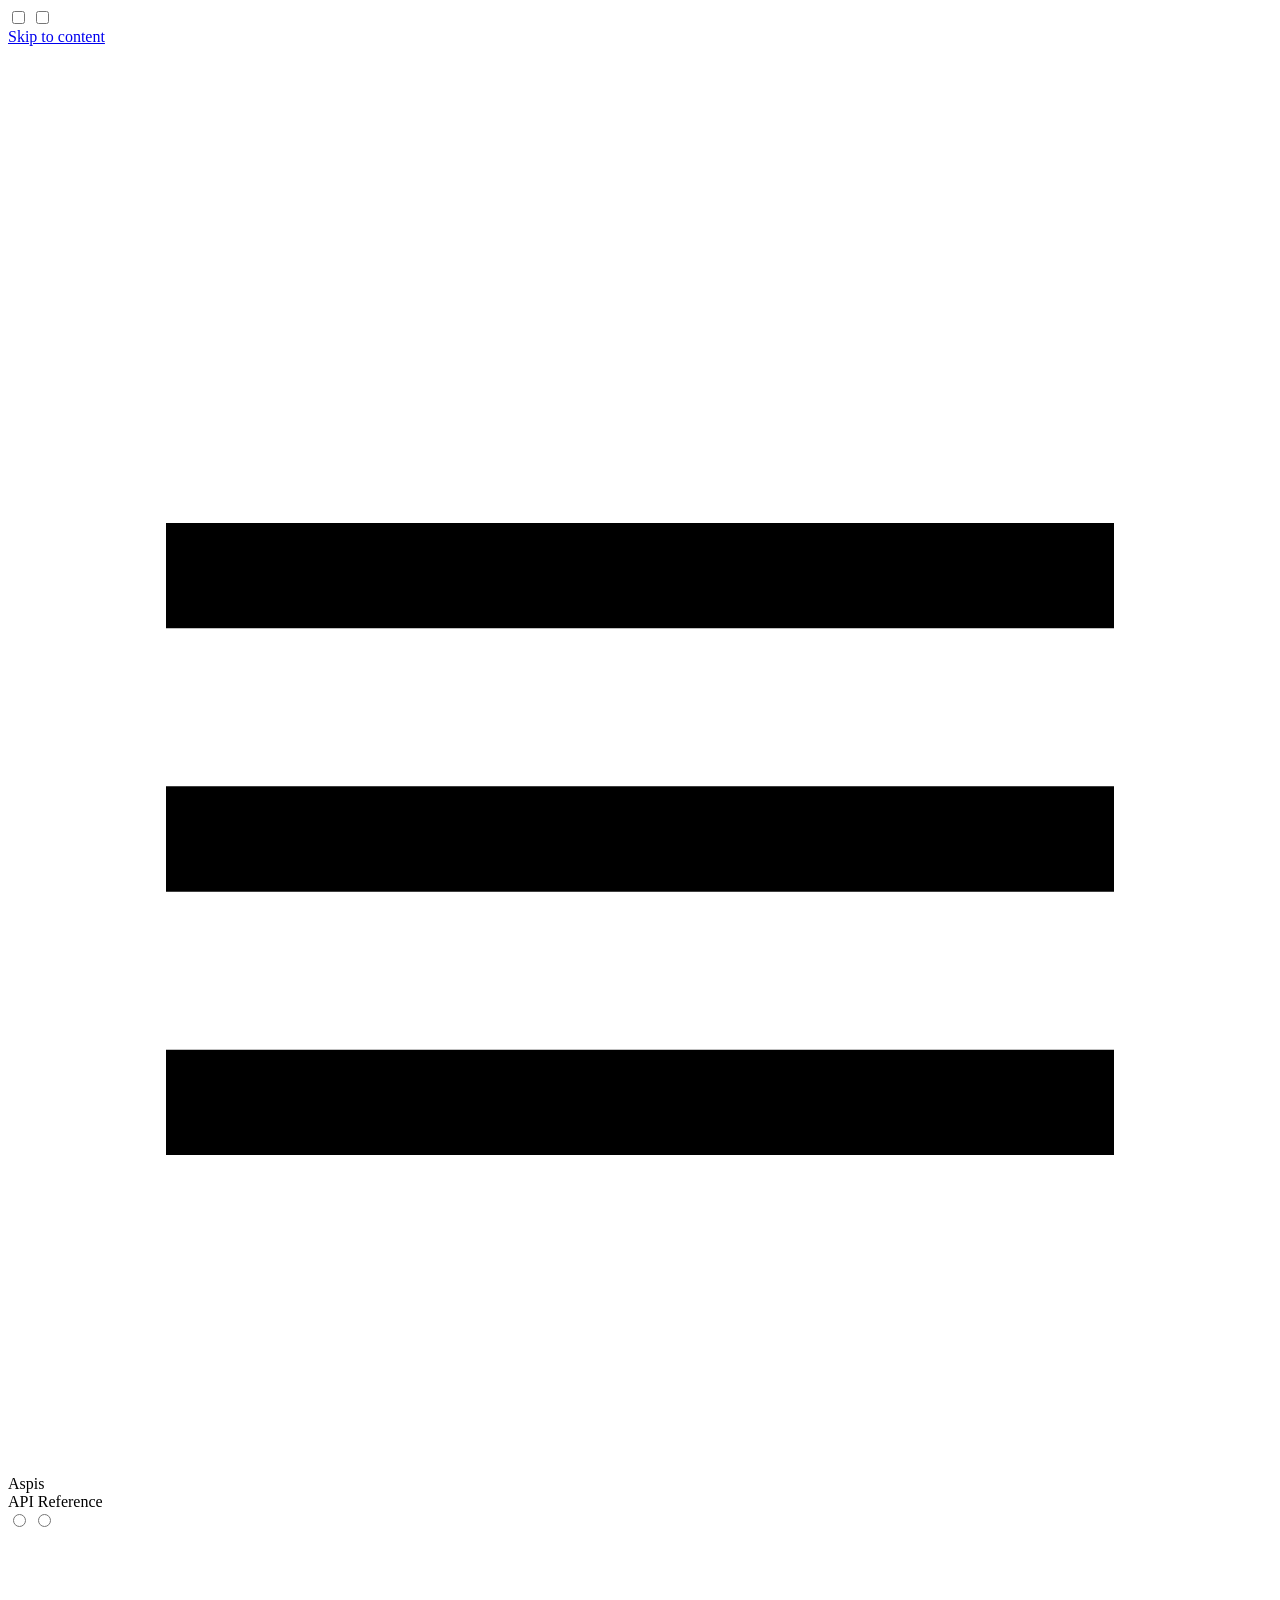
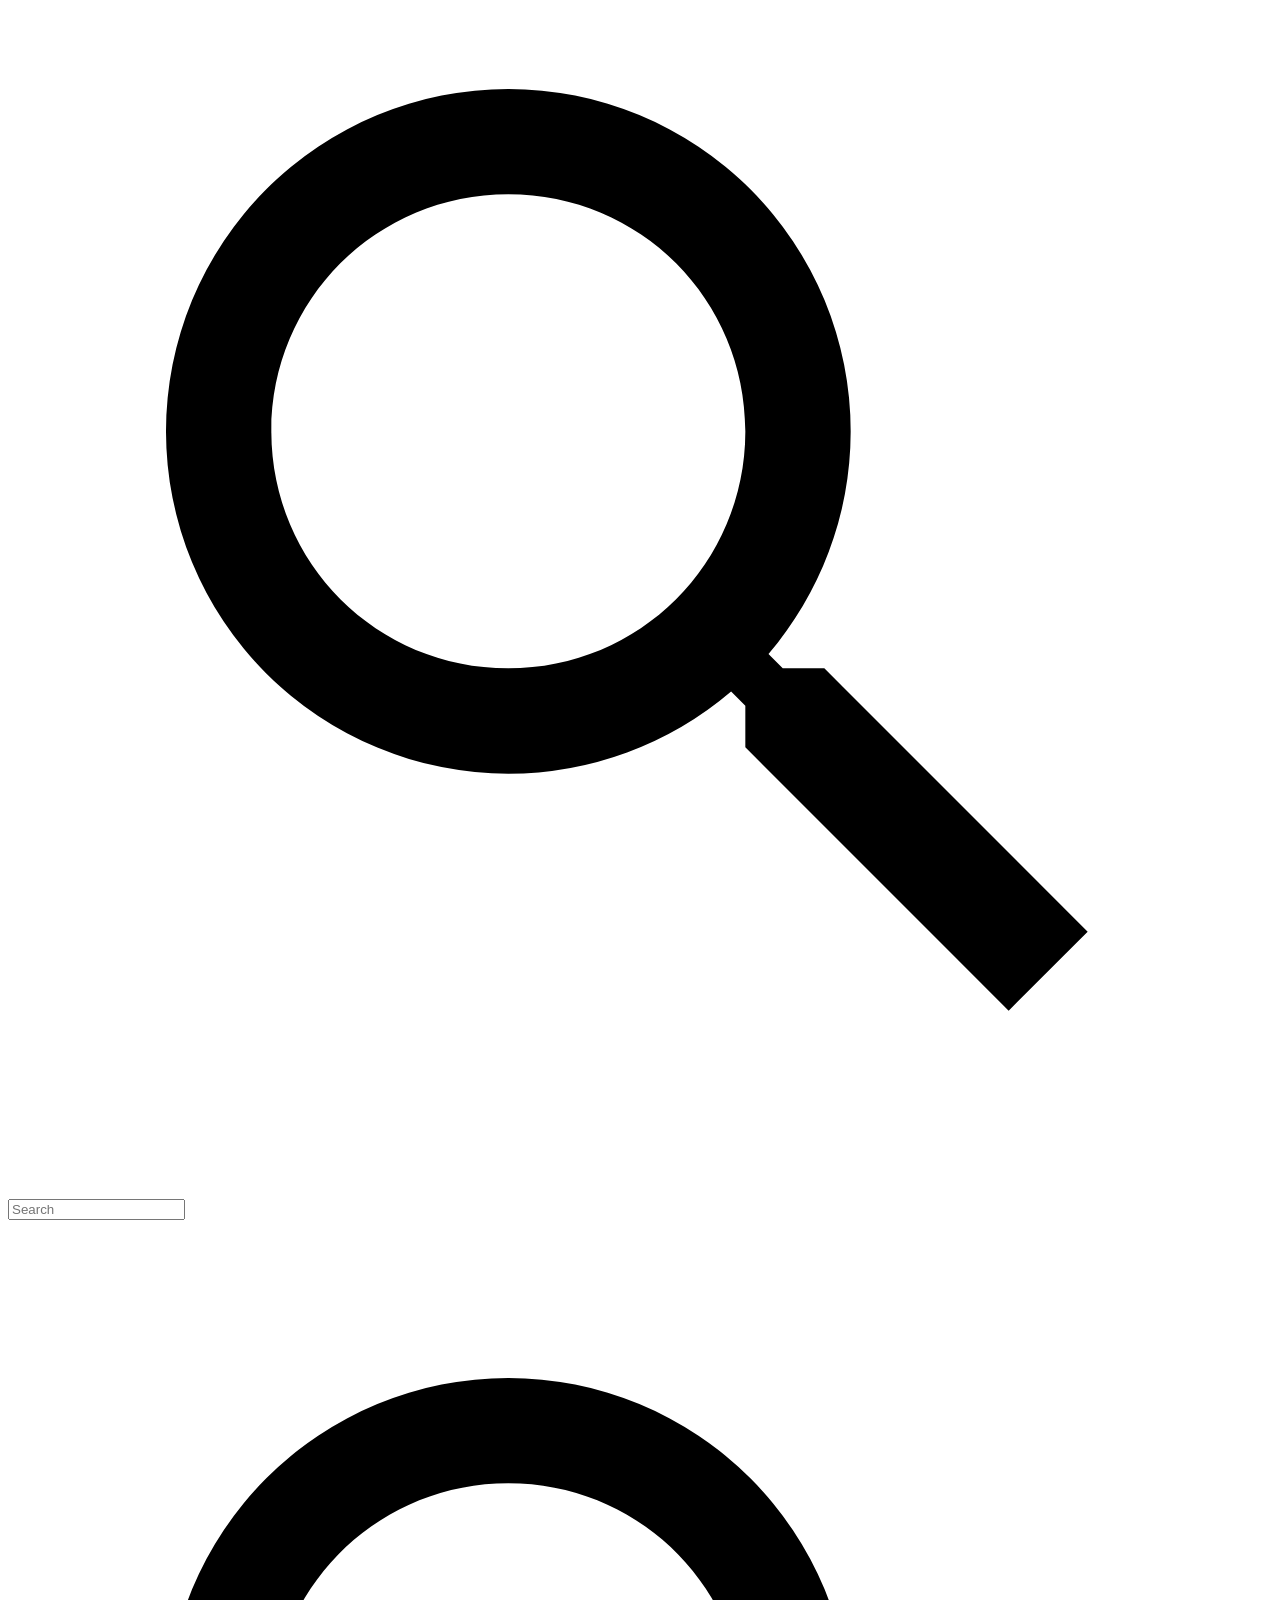
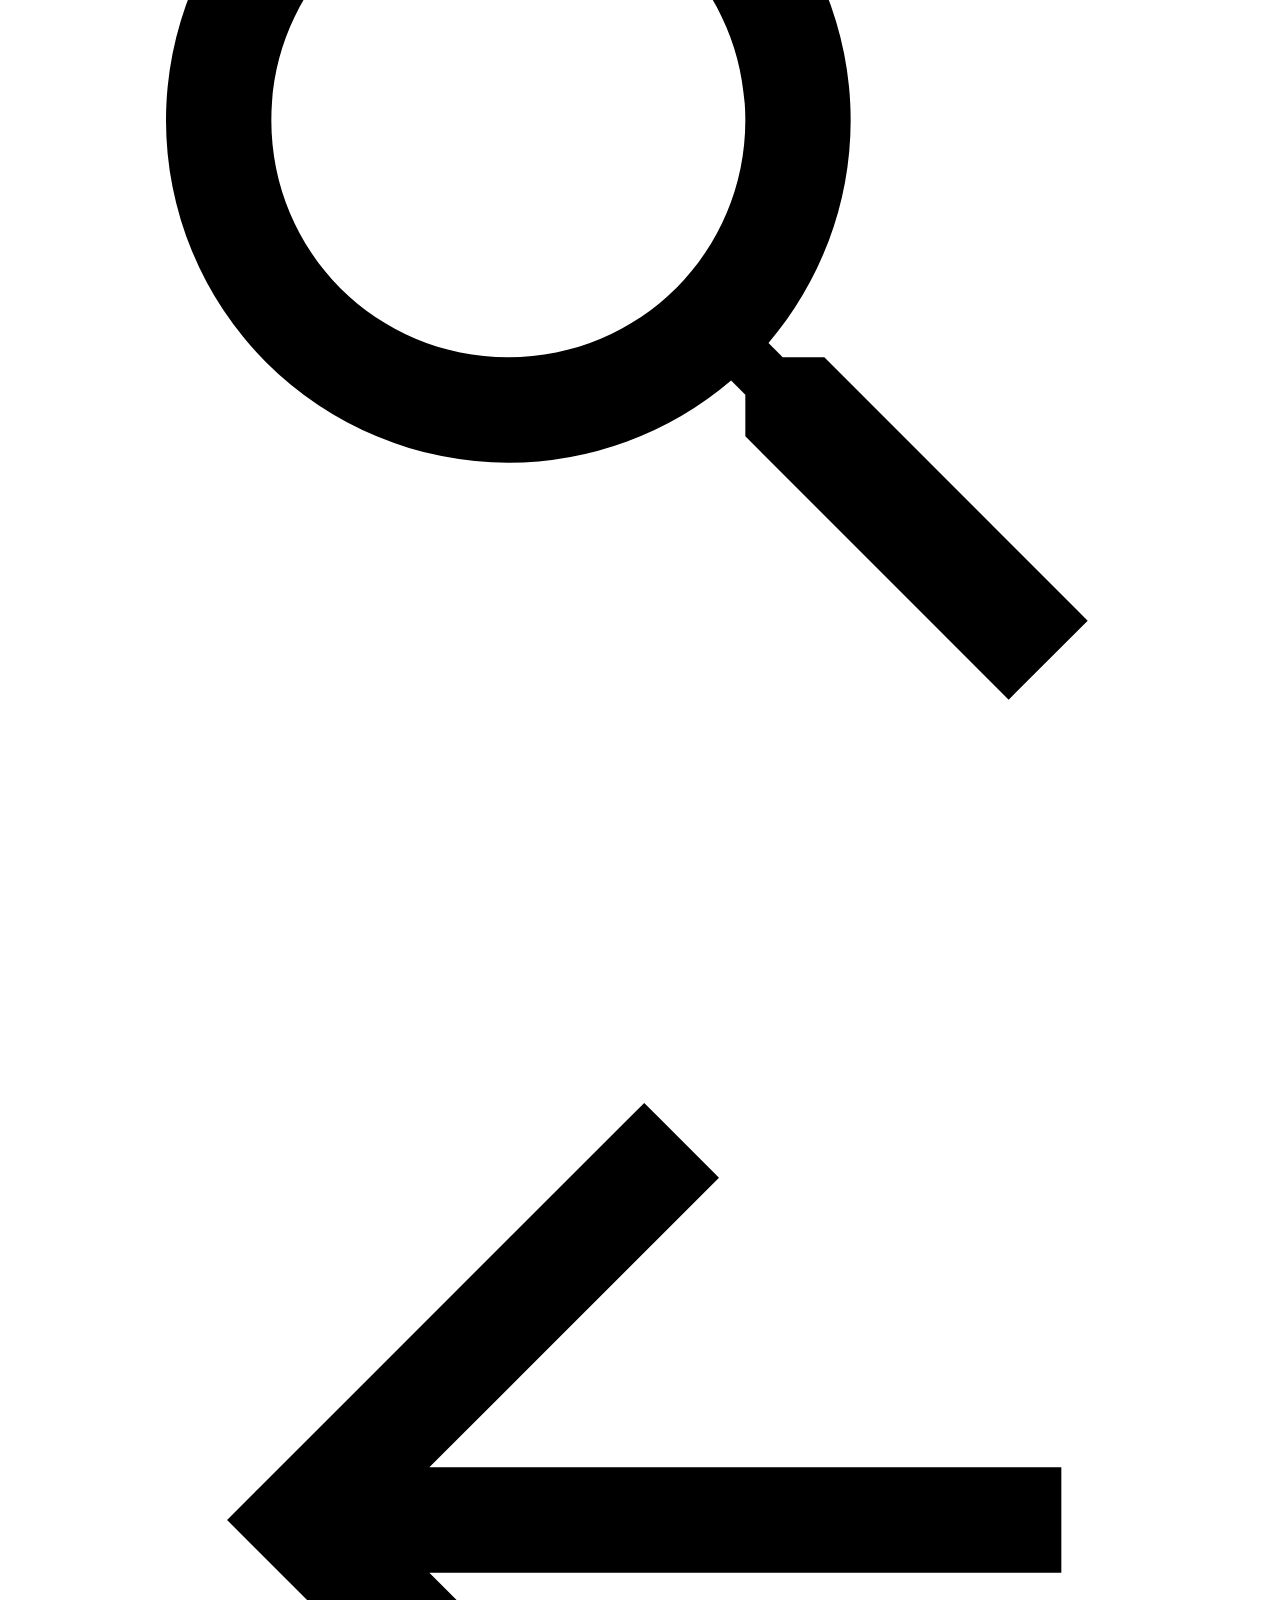
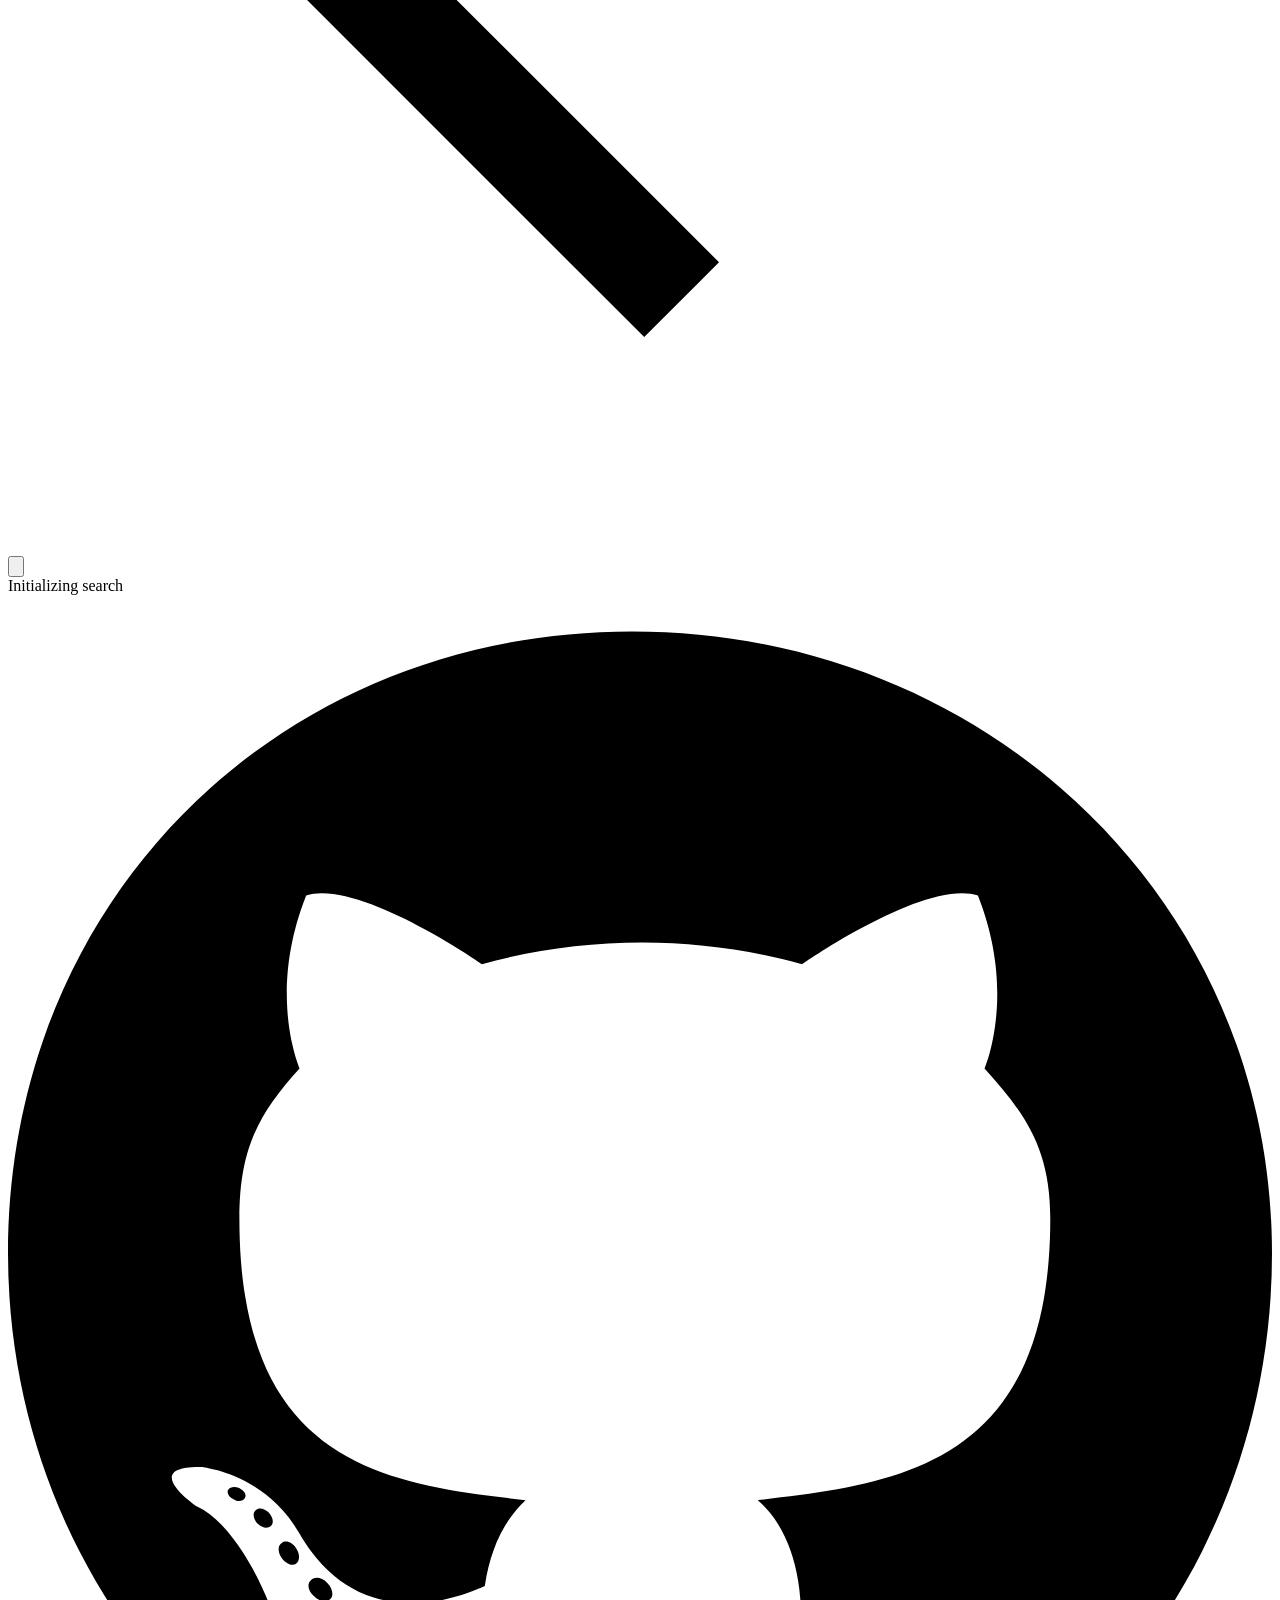
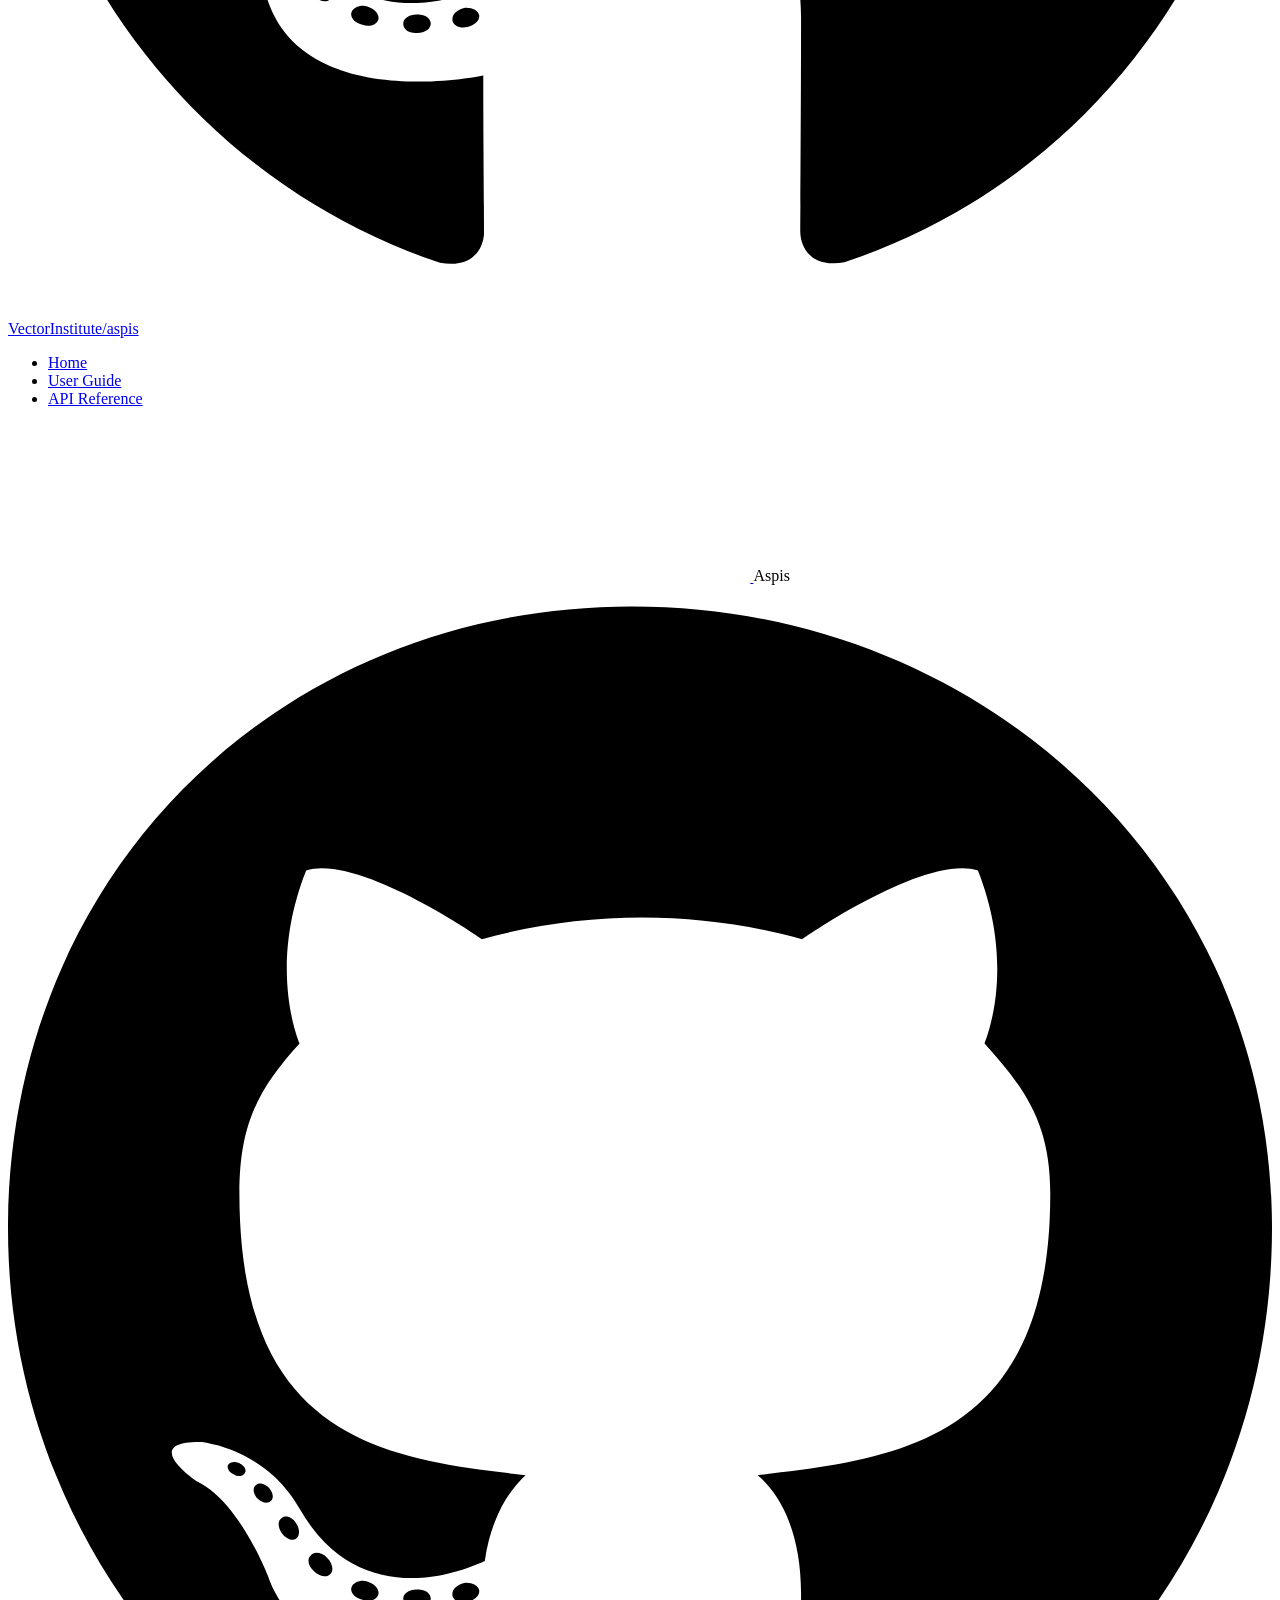
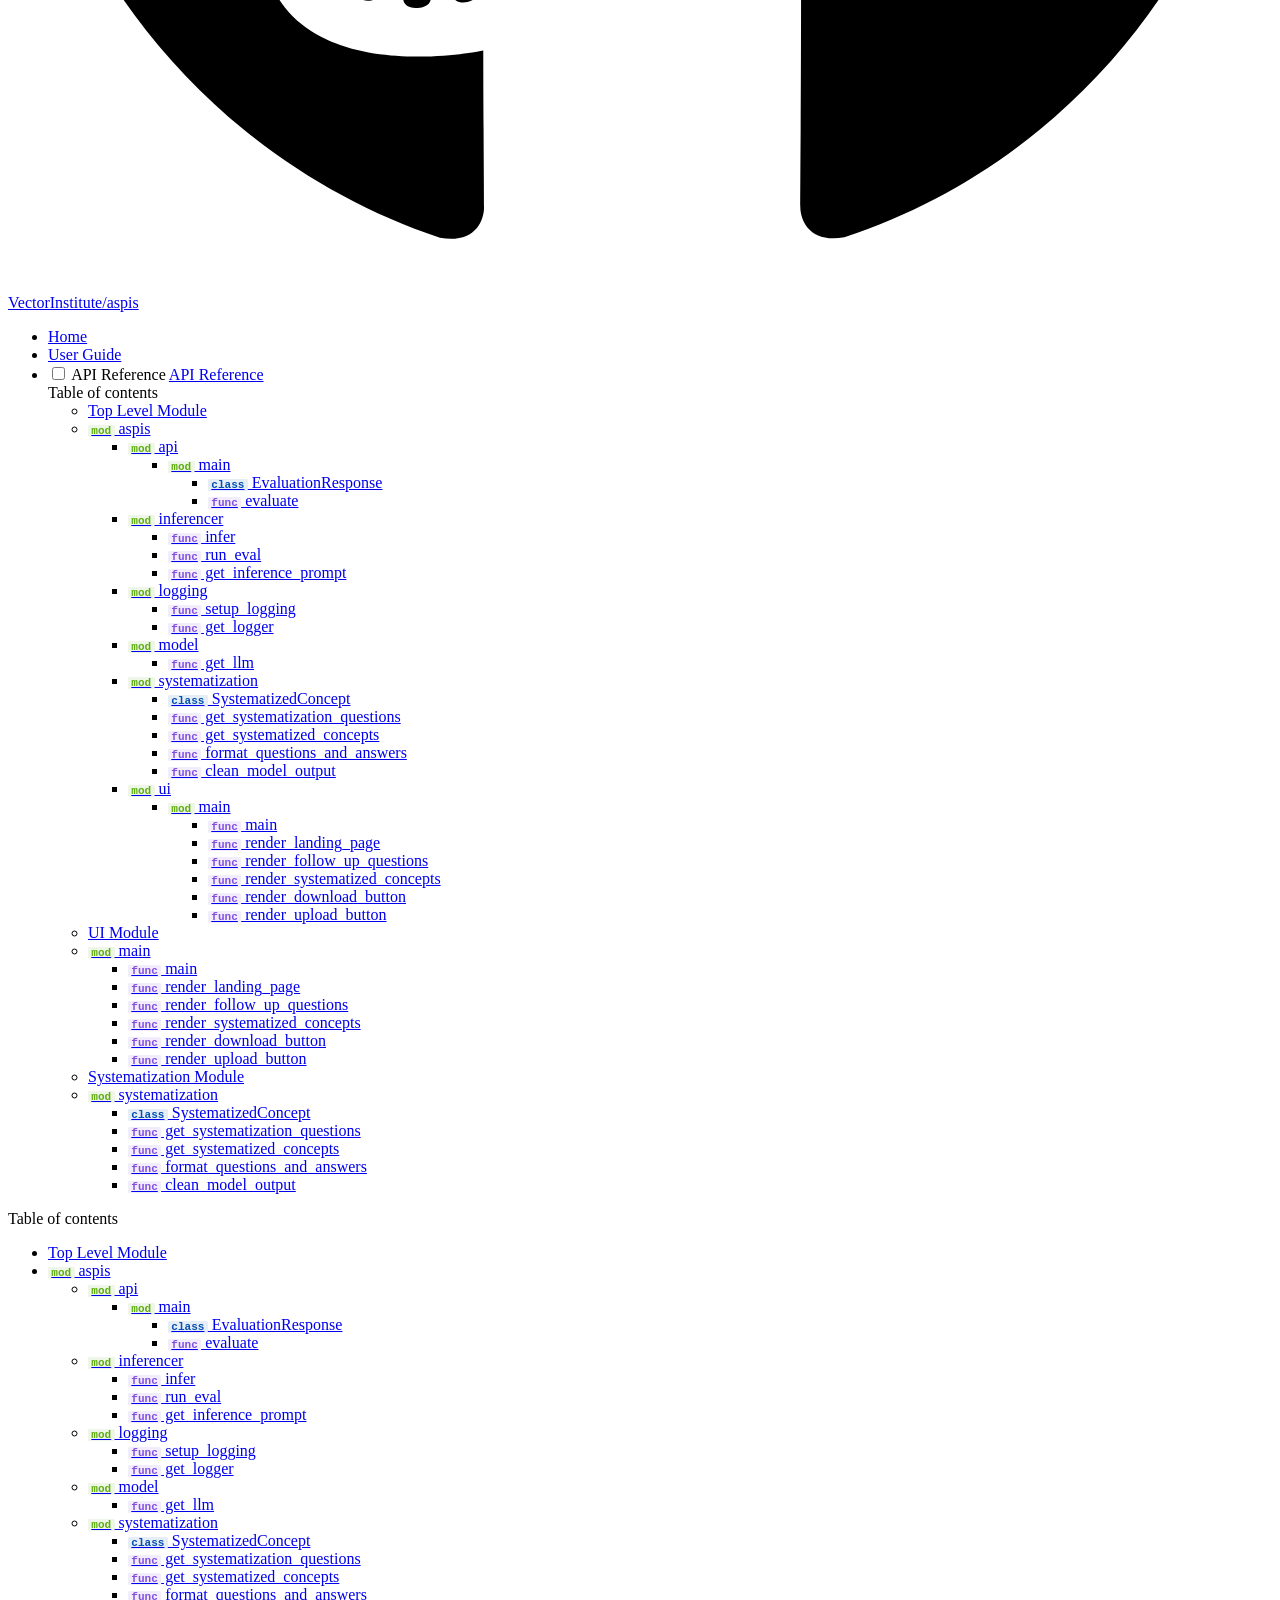
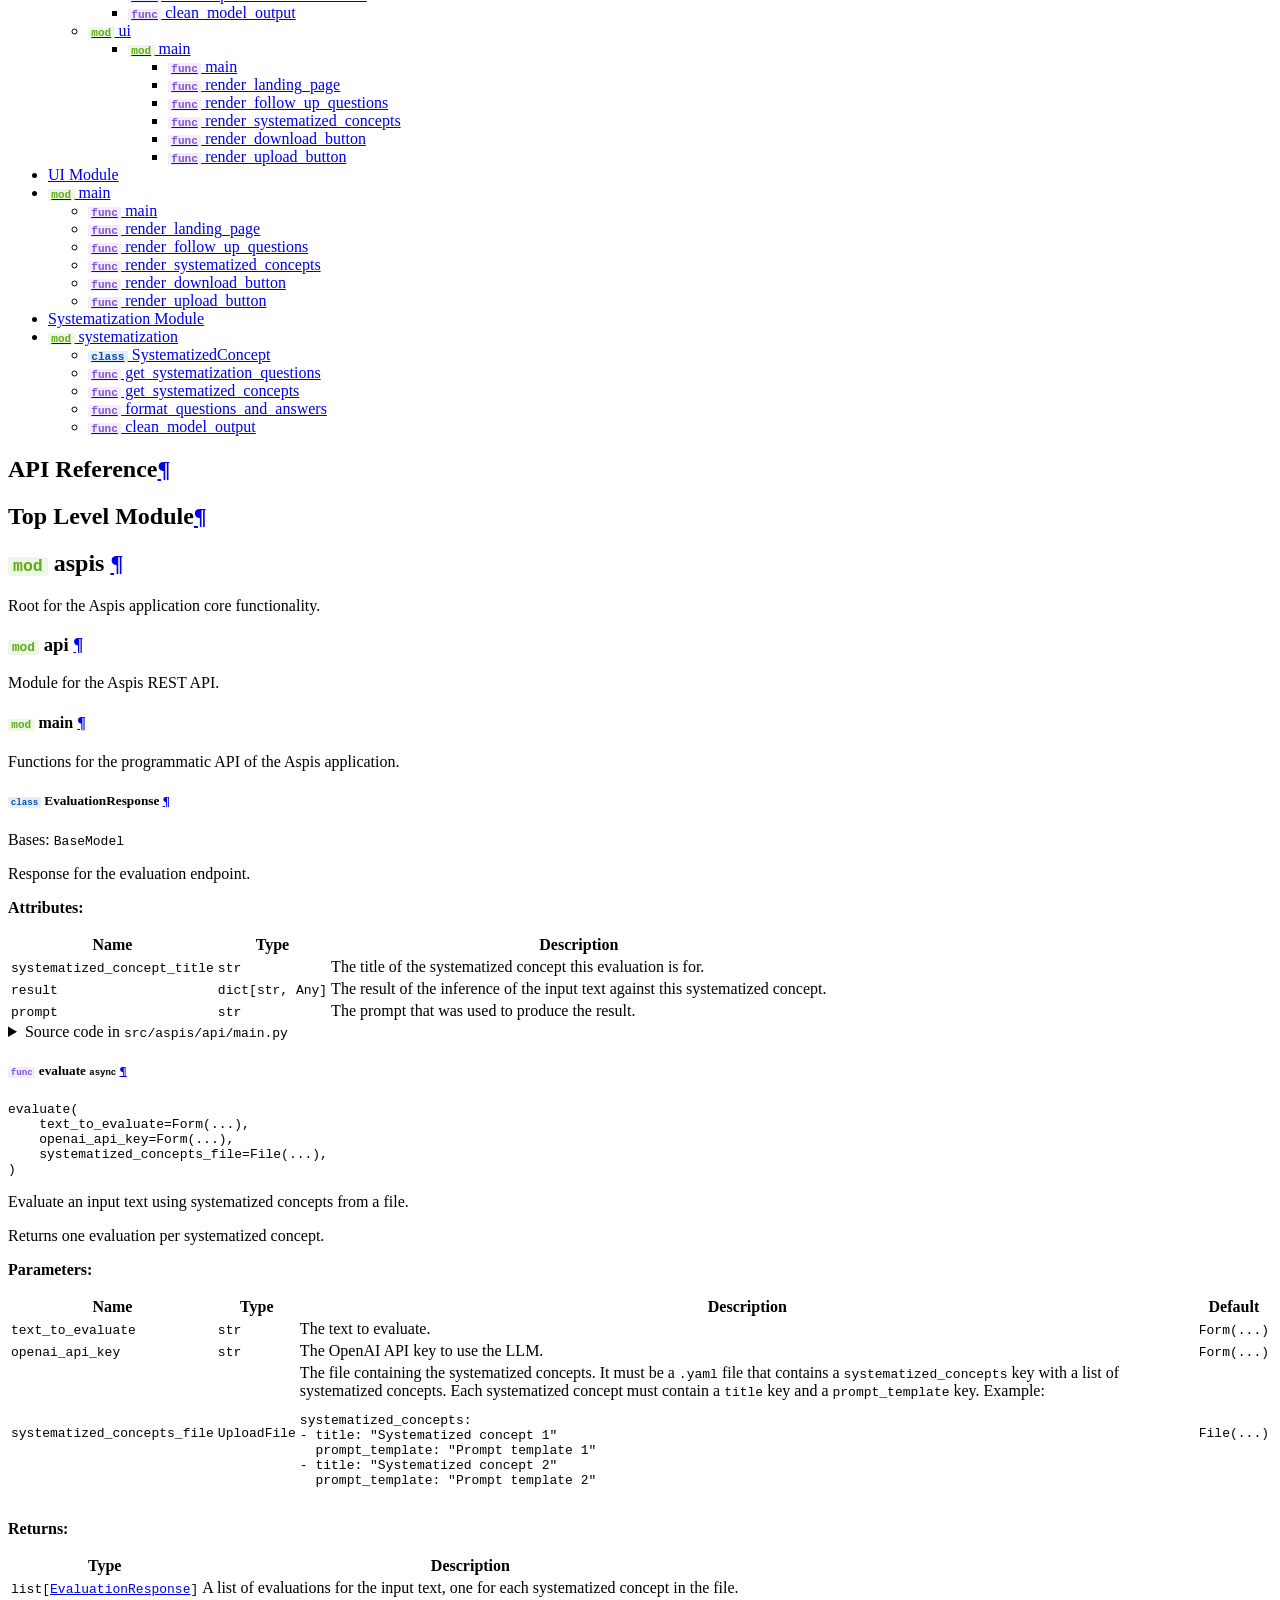
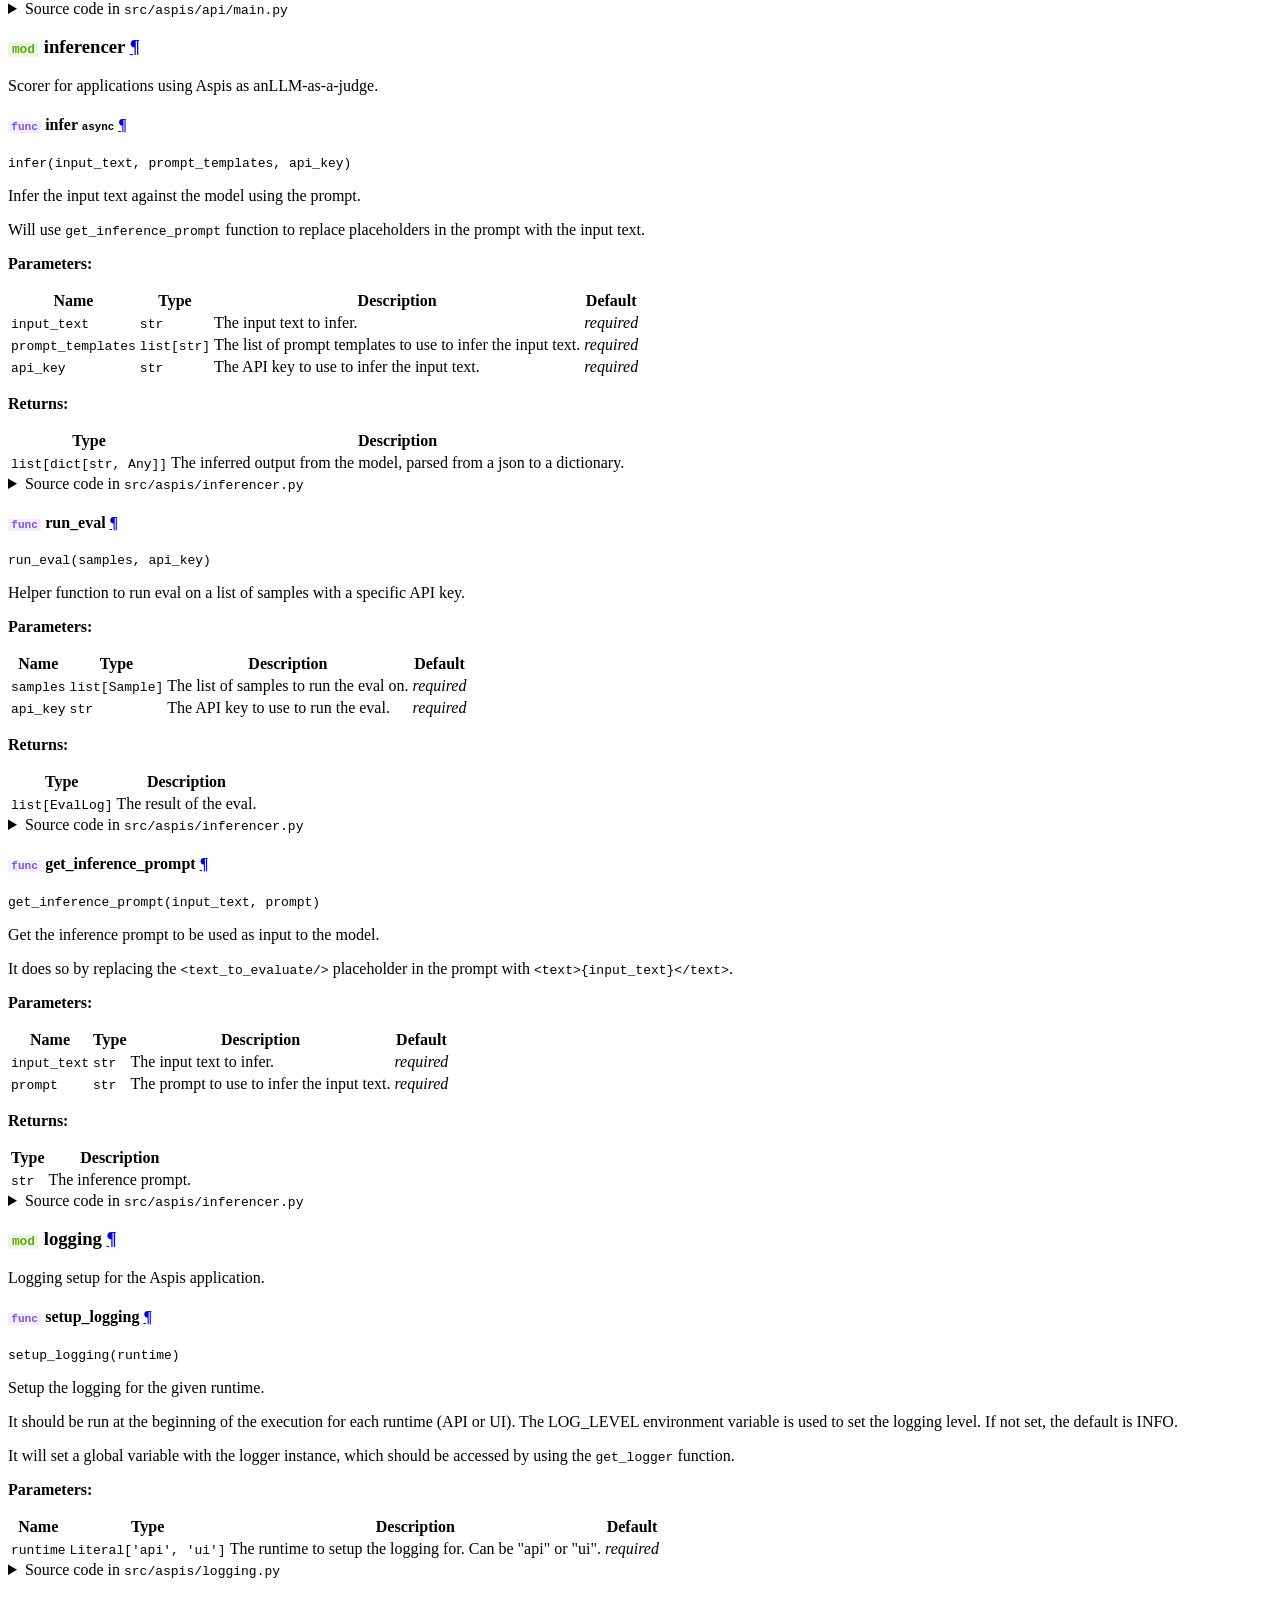
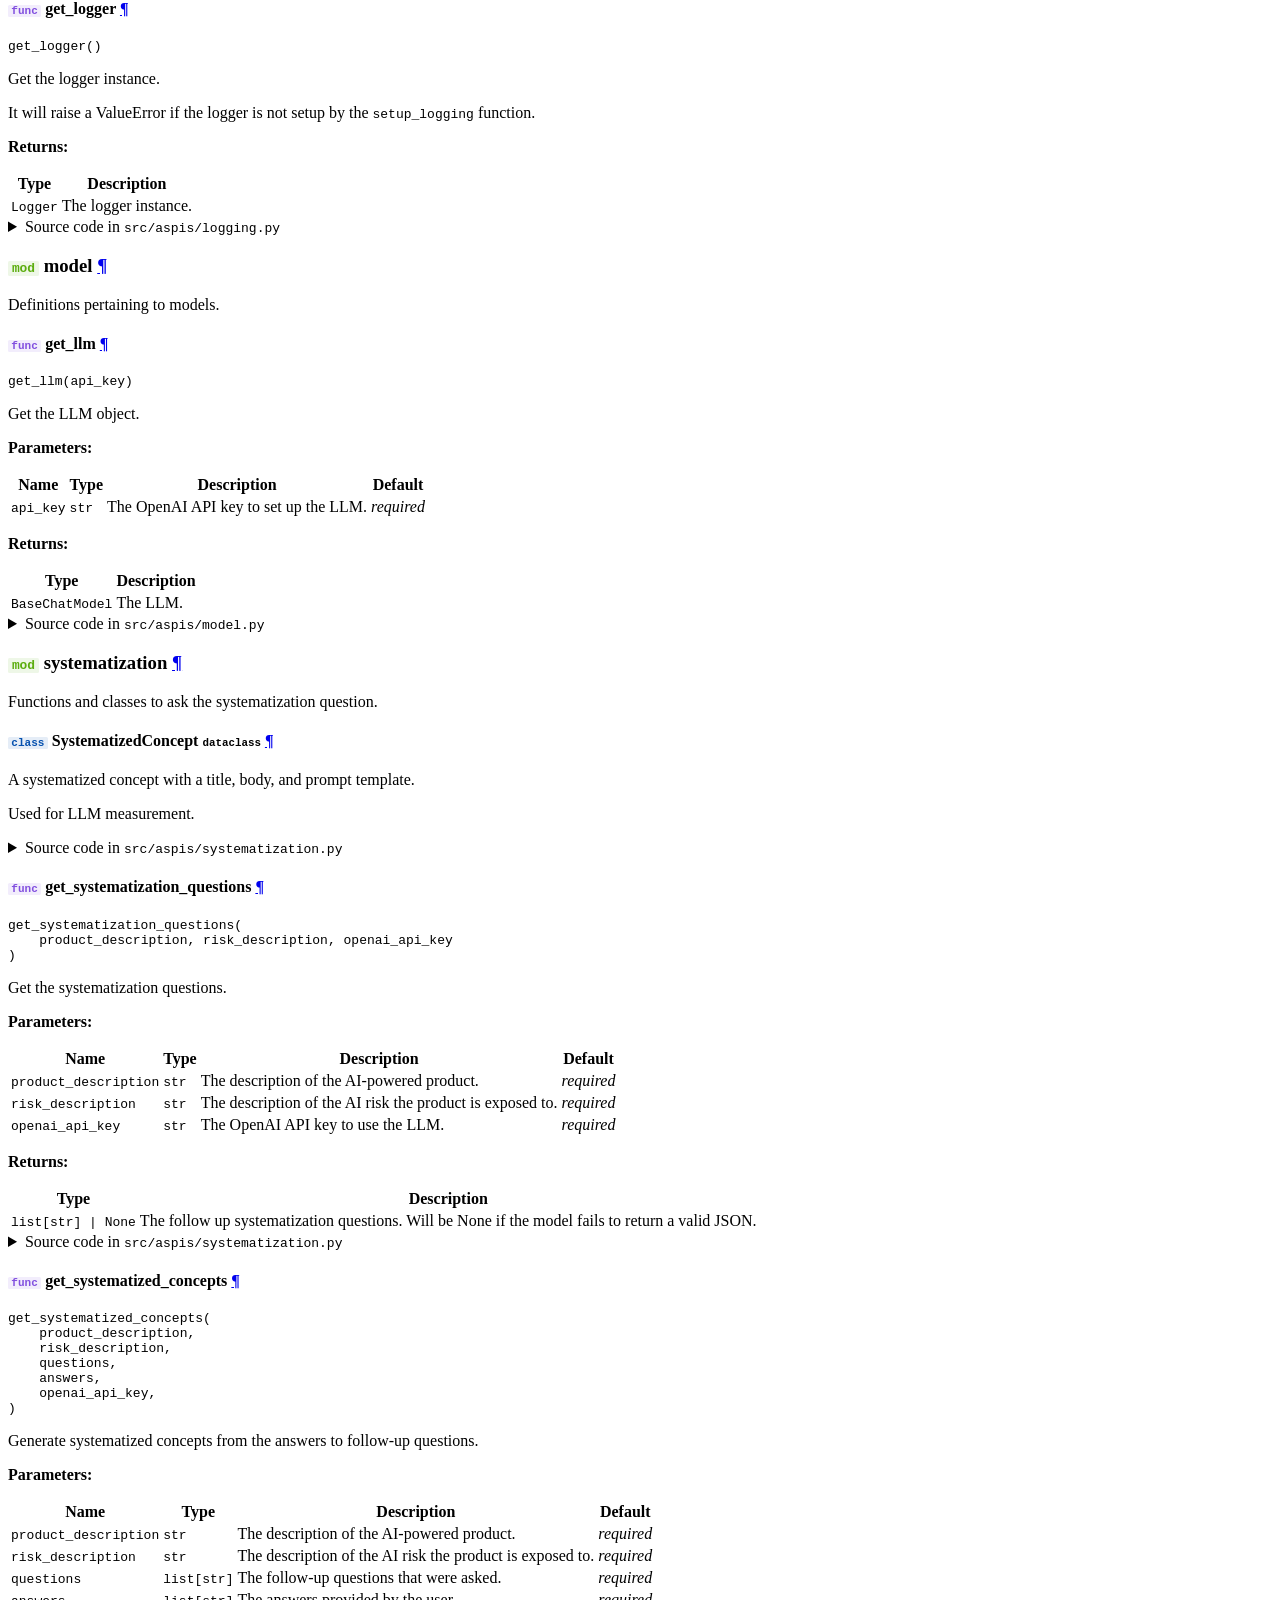
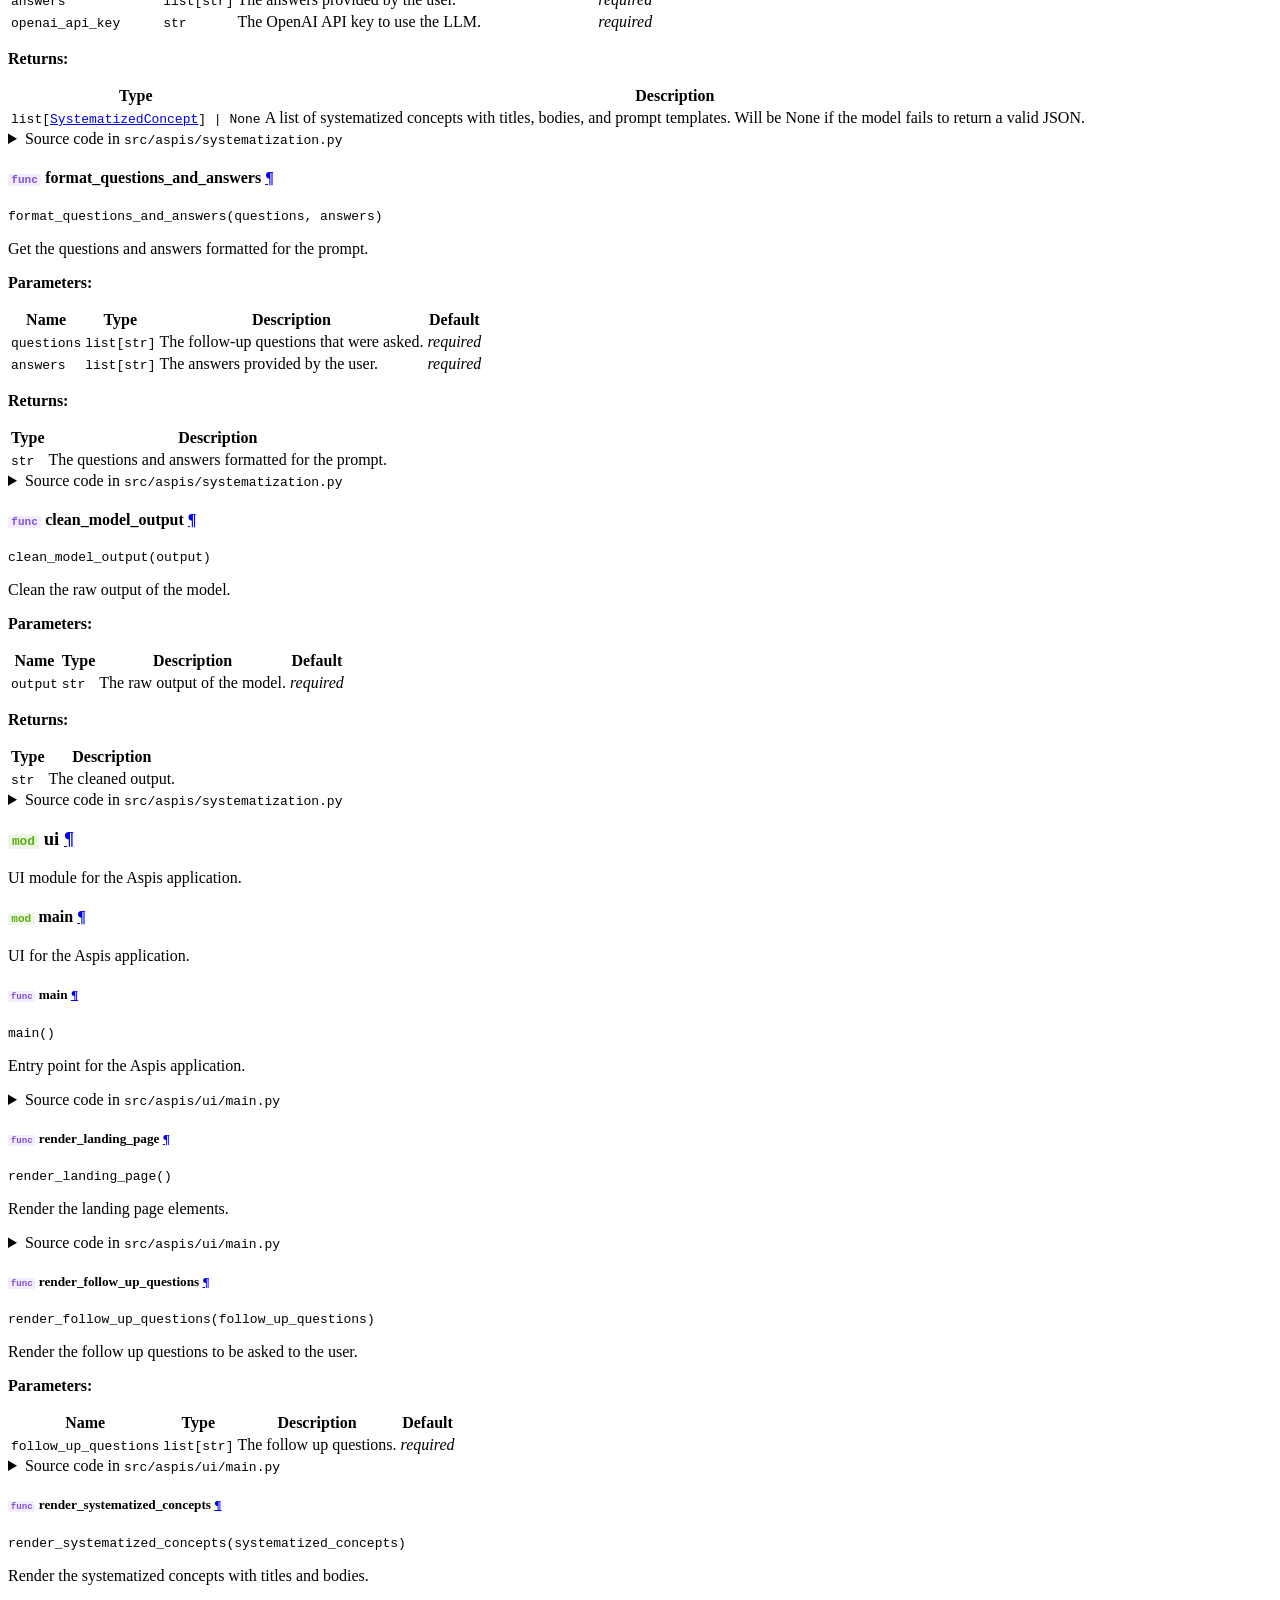
==== api/index.html @ ae30cc53 "Deploying to gh-pages from @ VectorInstitute/aspis@2fd25a8d7c472978ab9173cd5def29e70ab4c7c4 🚀" ====
<!doctype html>
<html lang="en" class="no-js">
  <head>
    
      <meta charset="utf-8">
      <meta name="viewport" content="width=device-width,initial-scale=1">
      
      
      
      
        <link rel="prev" href="../user_guide/">
      
      
      
      <link rel="icon" href="../assets/favicon-48x48.svg">
      <meta name="generator" content="mkdocs-1.6.1, mkdocs-material-9.6.14">
    
    
      
        <title>API Reference - Aspis</title>
      
    
    
      <link rel="stylesheet" href="../assets/stylesheets/main.342714a4.min.css">
      
        
        <link rel="stylesheet" href="../assets/stylesheets/palette.06af60db.min.css">
      
      


    
    
      
    
    
      
        
        
        <link rel="preconnect" href="https://fonts.gstatic.com" crossorigin>
        <link rel="stylesheet" href="https://fonts.googleapis.com/css?family=Roboto:300,300i,400,400i,700,700i%7CRoboto+Mono:400,400i,700,700i&display=fallback">
        <style>:root{--md-text-font:"Roboto";--md-code-font:"Roboto Mono"}</style>
      
    
    
      <link rel="stylesheet" href="../assets/_mkdocstrings.css">
    
      <link rel="stylesheet" href="../stylesheets/extra.css">
    
    <script>__md_scope=new URL("..",location),__md_hash=e=>[...e].reduce(((e,_)=>(e<<5)-e+_.charCodeAt(0)),0),__md_get=(e,_=localStorage,t=__md_scope)=>JSON.parse(_.getItem(t.pathname+"."+e)),__md_set=(e,_,t=localStorage,a=__md_scope)=>{try{t.setItem(a.pathname+"."+e,JSON.stringify(_))}catch(e){}}</script>
    
      

    
    
    
  </head>
  
  
    
    
      
    
    
    
    
    <body dir="ltr" data-md-color-scheme="default" data-md-color-primary="vector" data-md-color-accent="vector-teal">
  
    
    <input class="md-toggle" data-md-toggle="drawer" type="checkbox" id="__drawer" autocomplete="off">
    <input class="md-toggle" data-md-toggle="search" type="checkbox" id="__search" autocomplete="off">
    <label class="md-overlay" for="__drawer"></label>
    <div data-md-component="skip">
      
        
        <a href="#api-reference" class="md-skip">
          Skip to content
        </a>
      
    </div>
    <div data-md-component="announce">
      
    </div>
    
    
      

<header class="md-header" data-md-component="header">
  <nav class="md-header__inner md-grid" aria-label="Header">
    <a href=".." title="Aspis" class="md-header__button md-logo" aria-label="Aspis" data-md-component="logo">
      
<img src="../assets/vector-logo.svg" alt="logo">

    </a>
    <label class="md-header__button md-icon" for="__drawer">
      
      <svg xmlns="http://www.w3.org/2000/svg" viewBox="0 0 24 24"><path d="M3 6h18v2H3zm0 5h18v2H3zm0 5h18v2H3z"/></svg>
    </label>
    <div class="md-header__title" data-md-component="header-title">
      <div class="md-header__ellipsis">
        <div class="md-header__topic">
          <span class="md-ellipsis">
            Aspis
          </span>
        </div>
        <div class="md-header__topic" data-md-component="header-topic">
          <span class="md-ellipsis">
            
              API Reference
            
          </span>
        </div>
      </div>
    </div>
    
      
        <form class="md-header__option" data-md-component="palette">
  
    
    
    
    <input class="md-option" data-md-color-media="(prefers-color-scheme: light)" data-md-color-scheme="default" data-md-color-primary="vector" data-md-color-accent="vector-teal"  aria-label="Switch to dark mode"  type="radio" name="__palette" id="__palette_0">
    
      <label class="md-header__button md-icon" title="Switch to dark mode" for="__palette_1" hidden>
        <svg xmlns="http://www.w3.org/2000/svg" viewBox="0 0 24 24"><path d="M12 8a4 4 0 0 0-4 4 4 4 0 0 0 4 4 4 4 0 0 0 4-4 4 4 0 0 0-4-4m0 10a6 6 0 0 1-6-6 6 6 0 0 1 6-6 6 6 0 0 1 6 6 6 6 0 0 1-6 6m8-9.31V4h-4.69L12 .69 8.69 4H4v4.69L.69 12 4 15.31V20h4.69L12 23.31 15.31 20H20v-4.69L23.31 12z"/></svg>
      </label>
    
  
    
    
    
    <input class="md-option" data-md-color-media="(prefers-color-scheme: dark)" data-md-color-scheme="slate" data-md-color-primary="black" data-md-color-accent="vector-teal"  aria-label="Switch to light mode"  type="radio" name="__palette" id="__palette_1">
    
      <label class="md-header__button md-icon" title="Switch to light mode" for="__palette_0" hidden>
        <svg xmlns="http://www.w3.org/2000/svg" viewBox="0 0 24 24"><path d="M12 18c-.89 0-1.74-.2-2.5-.55C11.56 16.5 13 14.42 13 12s-1.44-4.5-3.5-5.45C10.26 6.2 11.11 6 12 6a6 6 0 0 1 6 6 6 6 0 0 1-6 6m8-9.31V4h-4.69L12 .69 8.69 4H4v4.69L.69 12 4 15.31V20h4.69L12 23.31 15.31 20H20v-4.69L23.31 12z"/></svg>
      </label>
    
  
</form>
      
    
    
      <script>var palette=__md_get("__palette");if(palette&&palette.color){if("(prefers-color-scheme)"===palette.color.media){var media=matchMedia("(prefers-color-scheme: light)"),input=document.querySelector(media.matches?"[data-md-color-media='(prefers-color-scheme: light)']":"[data-md-color-media='(prefers-color-scheme: dark)']");palette.color.media=input.getAttribute("data-md-color-media"),palette.color.scheme=input.getAttribute("data-md-color-scheme"),palette.color.primary=input.getAttribute("data-md-color-primary"),palette.color.accent=input.getAttribute("data-md-color-accent")}for(var[key,value]of Object.entries(palette.color))document.body.setAttribute("data-md-color-"+key,value)}</script>
    
    
    
      
      
        <label class="md-header__button md-icon" for="__search">
          
          <svg xmlns="http://www.w3.org/2000/svg" viewBox="0 0 24 24"><path d="M9.5 3A6.5 6.5 0 0 1 16 9.5c0 1.61-.59 3.09-1.56 4.23l.27.27h.79l5 5-1.5 1.5-5-5v-.79l-.27-.27A6.52 6.52 0 0 1 9.5 16 6.5 6.5 0 0 1 3 9.5 6.5 6.5 0 0 1 9.5 3m0 2C7 5 5 7 5 9.5S7 14 9.5 14 14 12 14 9.5 12 5 9.5 5"/></svg>
        </label>
        <div class="md-search" data-md-component="search" role="dialog">
  <label class="md-search__overlay" for="__search"></label>
  <div class="md-search__inner" role="search">
    <form class="md-search__form" name="search">
      <input type="text" class="md-search__input" name="query" aria-label="Search" placeholder="Search" autocapitalize="off" autocorrect="off" autocomplete="off" spellcheck="false" data-md-component="search-query" required>
      <label class="md-search__icon md-icon" for="__search">
        
        <svg xmlns="http://www.w3.org/2000/svg" viewBox="0 0 24 24"><path d="M9.5 3A6.5 6.5 0 0 1 16 9.5c0 1.61-.59 3.09-1.56 4.23l.27.27h.79l5 5-1.5 1.5-5-5v-.79l-.27-.27A6.52 6.52 0 0 1 9.5 16 6.5 6.5 0 0 1 3 9.5 6.5 6.5 0 0 1 9.5 3m0 2C7 5 5 7 5 9.5S7 14 9.5 14 14 12 14 9.5 12 5 9.5 5"/></svg>
        
        <svg xmlns="http://www.w3.org/2000/svg" viewBox="0 0 24 24"><path d="M20 11v2H8l5.5 5.5-1.42 1.42L4.16 12l7.92-7.92L13.5 5.5 8 11z"/></svg>
      </label>
      <nav class="md-search__options" aria-label="Search">
        
        <button type="reset" class="md-search__icon md-icon" title="Clear" aria-label="Clear" tabindex="-1">
          
          <svg xmlns="http://www.w3.org/2000/svg" viewBox="0 0 24 24"><path d="M19 6.41 17.59 5 12 10.59 6.41 5 5 6.41 10.59 12 5 17.59 6.41 19 12 13.41 17.59 19 19 17.59 13.41 12z"/></svg>
        </button>
      </nav>
      
        <div class="md-search__suggest" data-md-component="search-suggest"></div>
      
    </form>
    <div class="md-search__output">
      <div class="md-search__scrollwrap" tabindex="0" data-md-scrollfix>
        <div class="md-search-result" data-md-component="search-result">
          <div class="md-search-result__meta">
            Initializing search
          </div>
          <ol class="md-search-result__list" role="presentation"></ol>
        </div>
      </div>
    </div>
  </div>
</div>
      
    
    
      <div class="md-header__source">
        <a href="https://github.com/VectorInstitute/aspis" title="Go to repository" class="md-source" data-md-component="source">
  <div class="md-source__icon md-icon">
    
    <svg xmlns="http://www.w3.org/2000/svg" viewBox="0 0 496 512"><!--! Font Awesome Free 6.7.2 by @fontawesome - https://fontawesome.com License - https://fontawesome.com/license/free (Icons: CC BY 4.0, Fonts: SIL OFL 1.1, Code: MIT License) Copyright 2024 Fonticons, Inc.--><path d="M165.9 397.4c0 2-2.3 3.6-5.2 3.6-3.3.3-5.6-1.3-5.6-3.6 0-2 2.3-3.6 5.2-3.6 3-.3 5.6 1.3 5.6 3.6m-31.1-4.5c-.7 2 1.3 4.3 4.3 4.9 2.6 1 5.6 0 6.2-2s-1.3-4.3-4.3-5.2c-2.6-.7-5.5.3-6.2 2.3m44.2-1.7c-2.9.7-4.9 2.6-4.6 4.9.3 2 2.9 3.3 5.9 2.6 2.9-.7 4.9-2.6 4.6-4.6-.3-1.9-3-3.2-5.9-2.9M244.8 8C106.1 8 0 113.3 0 252c0 110.9 69.8 205.8 169.5 239.2 12.8 2.3 17.3-5.6 17.3-12.1 0-6.2-.3-40.4-.3-61.4 0 0-70 15-84.7-29.8 0 0-11.4-29.1-27.8-36.6 0 0-22.9-15.7 1.6-15.4 0 0 24.9 2 38.6 25.8 21.9 38.6 58.6 27.5 72.9 20.9 2.3-16 8.8-27.1 16-33.7-55.9-6.2-112.3-14.3-112.3-110.5 0-27.5 7.6-41.3 23.6-58.9-2.6-6.5-11.1-33.3 2.6-67.9 20.9-6.5 69 27 69 27 20-5.6 41.5-8.5 62.8-8.5s42.8 2.9 62.8 8.5c0 0 48.1-33.6 69-27 13.7 34.7 5.2 61.4 2.6 67.9 16 17.7 25.8 31.5 25.8 58.9 0 96.5-58.9 104.2-114.8 110.5 9.2 7.9 17 22.9 17 46.4 0 33.7-.3 75.4-.3 83.6 0 6.5 4.6 14.4 17.3 12.1C428.2 457.8 496 362.9 496 252 496 113.3 383.5 8 244.8 8M97.2 352.9c-1.3 1-1 3.3.7 5.2 1.6 1.6 3.9 2.3 5.2 1 1.3-1 1-3.3-.7-5.2-1.6-1.6-3.9-2.3-5.2-1m-10.8-8.1c-.7 1.3.3 2.9 2.3 3.9 1.6 1 3.6.7 4.3-.7.7-1.3-.3-2.9-2.3-3.9-2-.6-3.6-.3-4.3.7m32.4 35.6c-1.6 1.3-1 4.3 1.3 6.2 2.3 2.3 5.2 2.6 6.5 1 1.3-1.3.7-4.3-1.3-6.2-2.2-2.3-5.2-2.6-6.5-1m-11.4-14.7c-1.6 1-1.6 3.6 0 5.9s4.3 3.3 5.6 2.3c1.6-1.3 1.6-3.9 0-6.2-1.4-2.3-4-3.3-5.6-2"/></svg>
  </div>
  <div class="md-source__repository">
    VectorInstitute/aspis
  </div>
</a>
      </div>
    
  </nav>
  
</header>
    
    <div class="md-container" data-md-component="container">
      
      
        
          
            
<nav class="md-tabs" aria-label="Tabs" data-md-component="tabs">
  <div class="md-grid">
    <ul class="md-tabs__list">
      
        
  
  
  
  
    <li class="md-tabs__item">
      <a href=".." class="md-tabs__link">
        
  
  
    
  
  Home

      </a>
    </li>
  

      
        
  
  
  
  
    <li class="md-tabs__item">
      <a href="../user_guide/" class="md-tabs__link">
        
  
  
    
  
  User Guide

      </a>
    </li>
  

      
        
  
  
  
    
  
  
    <li class="md-tabs__item md-tabs__item--active">
      <a href="./" class="md-tabs__link">
        
  
  
    
  
  API Reference

      </a>
    </li>
  

      
    </ul>
  </div>
</nav>
          
        
      
      <main class="md-main" data-md-component="main">
        <div class="md-main__inner md-grid">
          
            
              
              <div class="md-sidebar md-sidebar--primary" data-md-component="sidebar" data-md-type="navigation" >
                <div class="md-sidebar__scrollwrap">
                  <div class="md-sidebar__inner">
                    


  


<nav class="md-nav md-nav--primary md-nav--lifted" aria-label="Navigation" data-md-level="0">
  <label class="md-nav__title" for="__drawer">
    <a href=".." title="Aspis" class="md-nav__button md-logo" aria-label="Aspis" data-md-component="logo">
      
<img src="../assets/vector-logo.svg" alt="logo">

    </a>
    Aspis
  </label>
  
    <div class="md-nav__source">
      <a href="https://github.com/VectorInstitute/aspis" title="Go to repository" class="md-source" data-md-component="source">
  <div class="md-source__icon md-icon">
    
    <svg xmlns="http://www.w3.org/2000/svg" viewBox="0 0 496 512"><!--! Font Awesome Free 6.7.2 by @fontawesome - https://fontawesome.com License - https://fontawesome.com/license/free (Icons: CC BY 4.0, Fonts: SIL OFL 1.1, Code: MIT License) Copyright 2024 Fonticons, Inc.--><path d="M165.9 397.4c0 2-2.3 3.6-5.2 3.6-3.3.3-5.6-1.3-5.6-3.6 0-2 2.3-3.6 5.2-3.6 3-.3 5.6 1.3 5.6 3.6m-31.1-4.5c-.7 2 1.3 4.3 4.3 4.9 2.6 1 5.6 0 6.2-2s-1.3-4.3-4.3-5.2c-2.6-.7-5.5.3-6.2 2.3m44.2-1.7c-2.9.7-4.9 2.6-4.6 4.9.3 2 2.9 3.3 5.9 2.6 2.9-.7 4.9-2.6 4.6-4.6-.3-1.9-3-3.2-5.9-2.9M244.8 8C106.1 8 0 113.3 0 252c0 110.9 69.8 205.8 169.5 239.2 12.8 2.3 17.3-5.6 17.3-12.1 0-6.2-.3-40.4-.3-61.4 0 0-70 15-84.7-29.8 0 0-11.4-29.1-27.8-36.6 0 0-22.9-15.7 1.6-15.4 0 0 24.9 2 38.6 25.8 21.9 38.6 58.6 27.5 72.9 20.9 2.3-16 8.8-27.1 16-33.7-55.9-6.2-112.3-14.3-112.3-110.5 0-27.5 7.6-41.3 23.6-58.9-2.6-6.5-11.1-33.3 2.6-67.9 20.9-6.5 69 27 69 27 20-5.6 41.5-8.5 62.8-8.5s42.8 2.9 62.8 8.5c0 0 48.1-33.6 69-27 13.7 34.7 5.2 61.4 2.6 67.9 16 17.7 25.8 31.5 25.8 58.9 0 96.5-58.9 104.2-114.8 110.5 9.2 7.9 17 22.9 17 46.4 0 33.7-.3 75.4-.3 83.6 0 6.5 4.6 14.4 17.3 12.1C428.2 457.8 496 362.9 496 252 496 113.3 383.5 8 244.8 8M97.2 352.9c-1.3 1-1 3.3.7 5.2 1.6 1.6 3.9 2.3 5.2 1 1.3-1 1-3.3-.7-5.2-1.6-1.6-3.9-2.3-5.2-1m-10.8-8.1c-.7 1.3.3 2.9 2.3 3.9 1.6 1 3.6.7 4.3-.7.7-1.3-.3-2.9-2.3-3.9-2-.6-3.6-.3-4.3.7m32.4 35.6c-1.6 1.3-1 4.3 1.3 6.2 2.3 2.3 5.2 2.6 6.5 1 1.3-1.3.7-4.3-1.3-6.2-2.2-2.3-5.2-2.6-6.5-1m-11.4-14.7c-1.6 1-1.6 3.6 0 5.9s4.3 3.3 5.6 2.3c1.6-1.3 1.6-3.9 0-6.2-1.4-2.3-4-3.3-5.6-2"/></svg>
  </div>
  <div class="md-source__repository">
    VectorInstitute/aspis
  </div>
</a>
    </div>
  
  <ul class="md-nav__list" data-md-scrollfix>
    
      
      
  
  
  
  
    <li class="md-nav__item">
      <a href=".." class="md-nav__link">
        
  
  
  <span class="md-ellipsis">
    Home
    
  </span>
  

      </a>
    </li>
  

    
      
      
  
  
  
  
    <li class="md-nav__item">
      <a href="../user_guide/" class="md-nav__link">
        
  
  
  <span class="md-ellipsis">
    User Guide
    
  </span>
  

      </a>
    </li>
  

    
      
      
  
  
    
  
  
  
    <li class="md-nav__item md-nav__item--active">
      
      <input class="md-nav__toggle md-toggle" type="checkbox" id="__toc">
      
      
        
      
      
        <label class="md-nav__link md-nav__link--active" for="__toc">
          
  
  
  <span class="md-ellipsis">
    API Reference
    
  </span>
  

          <span class="md-nav__icon md-icon"></span>
        </label>
      
      <a href="./" class="md-nav__link md-nav__link--active">
        
  
  
  <span class="md-ellipsis">
    API Reference
    
  </span>
  

      </a>
      
        

<nav class="md-nav md-nav--secondary" aria-label="Table of contents">
  
  
  
    
  
  
    <label class="md-nav__title" for="__toc">
      <span class="md-nav__icon md-icon"></span>
      Table of contents
    </label>
    <ul class="md-nav__list" data-md-component="toc" data-md-scrollfix>
      
        <li class="md-nav__item">
  <a href="#top-level-module" class="md-nav__link">
    <span class="md-ellipsis">
      Top Level Module
    </span>
  </a>
  
</li>
      
        <li class="md-nav__item">
  <a href="#aspis" class="md-nav__link">
    <span class="md-ellipsis">
      <code class="doc-symbol doc-symbol-toc doc-symbol-module"></code>&nbsp;aspis
    </span>
  </a>
  
    <nav class="md-nav" aria-label=" aspis">
      <ul class="md-nav__list">
        
          <li class="md-nav__item">
  <a href="#aspis.api" class="md-nav__link">
    <span class="md-ellipsis">
      <code class="doc-symbol doc-symbol-toc doc-symbol-module"></code>&nbsp;api
    </span>
  </a>
  
    <nav class="md-nav" aria-label=" api">
      <ul class="md-nav__list">
        
          <li class="md-nav__item">
  <a href="#aspis.api.main" class="md-nav__link">
    <span class="md-ellipsis">
      <code class="doc-symbol doc-symbol-toc doc-symbol-module"></code>&nbsp;main
    </span>
  </a>
  
    <nav class="md-nav" aria-label=" main">
      <ul class="md-nav__list">
        
          <li class="md-nav__item">
  <a href="#aspis.api.main.EvaluationResponse" class="md-nav__link">
    <span class="md-ellipsis">
      <code class="doc-symbol doc-symbol-toc doc-symbol-class"></code>&nbsp;EvaluationResponse
    </span>
  </a>
  
</li>
        
          <li class="md-nav__item">
  <a href="#aspis.api.main.evaluate" class="md-nav__link">
    <span class="md-ellipsis">
      <code class="doc-symbol doc-symbol-toc doc-symbol-function"></code>&nbsp;evaluate
    </span>
  </a>
  
</li>
        
      </ul>
    </nav>
  
</li>
        
      </ul>
    </nav>
  
</li>
        
          <li class="md-nav__item">
  <a href="#aspis.inferencer" class="md-nav__link">
    <span class="md-ellipsis">
      <code class="doc-symbol doc-symbol-toc doc-symbol-module"></code>&nbsp;inferencer
    </span>
  </a>
  
    <nav class="md-nav" aria-label=" inferencer">
      <ul class="md-nav__list">
        
          <li class="md-nav__item">
  <a href="#aspis.inferencer.infer" class="md-nav__link">
    <span class="md-ellipsis">
      <code class="doc-symbol doc-symbol-toc doc-symbol-function"></code>&nbsp;infer
    </span>
  </a>
  
</li>
        
          <li class="md-nav__item">
  <a href="#aspis.inferencer.run_eval" class="md-nav__link">
    <span class="md-ellipsis">
      <code class="doc-symbol doc-symbol-toc doc-symbol-function"></code>&nbsp;run_eval
    </span>
  </a>
  
</li>
        
          <li class="md-nav__item">
  <a href="#aspis.inferencer.get_inference_prompt" class="md-nav__link">
    <span class="md-ellipsis">
      <code class="doc-symbol doc-symbol-toc doc-symbol-function"></code>&nbsp;get_inference_prompt
    </span>
  </a>
  
</li>
        
      </ul>
    </nav>
  
</li>
        
          <li class="md-nav__item">
  <a href="#aspis.logging" class="md-nav__link">
    <span class="md-ellipsis">
      <code class="doc-symbol doc-symbol-toc doc-symbol-module"></code>&nbsp;logging
    </span>
  </a>
  
    <nav class="md-nav" aria-label=" logging">
      <ul class="md-nav__list">
        
          <li class="md-nav__item">
  <a href="#aspis.logging.setup_logging" class="md-nav__link">
    <span class="md-ellipsis">
      <code class="doc-symbol doc-symbol-toc doc-symbol-function"></code>&nbsp;setup_logging
    </span>
  </a>
  
</li>
        
          <li class="md-nav__item">
  <a href="#aspis.logging.get_logger" class="md-nav__link">
    <span class="md-ellipsis">
      <code class="doc-symbol doc-symbol-toc doc-symbol-function"></code>&nbsp;get_logger
    </span>
  </a>
  
</li>
        
      </ul>
    </nav>
  
</li>
        
          <li class="md-nav__item">
  <a href="#aspis.model" class="md-nav__link">
    <span class="md-ellipsis">
      <code class="doc-symbol doc-symbol-toc doc-symbol-module"></code>&nbsp;model
    </span>
  </a>
  
    <nav class="md-nav" aria-label=" model">
      <ul class="md-nav__list">
        
          <li class="md-nav__item">
  <a href="#aspis.model.get_llm" class="md-nav__link">
    <span class="md-ellipsis">
      <code class="doc-symbol doc-symbol-toc doc-symbol-function"></code>&nbsp;get_llm
    </span>
  </a>
  
</li>
        
      </ul>
    </nav>
  
</li>
        
          <li class="md-nav__item">
  <a href="#aspis.systematization" class="md-nav__link">
    <span class="md-ellipsis">
      <code class="doc-symbol doc-symbol-toc doc-symbol-module"></code>&nbsp;systematization
    </span>
  </a>
  
    <nav class="md-nav" aria-label=" systematization">
      <ul class="md-nav__list">
        
          <li class="md-nav__item">
  <a href="#aspis.systematization.SystematizedConcept" class="md-nav__link">
    <span class="md-ellipsis">
      <code class="doc-symbol doc-symbol-toc doc-symbol-class"></code>&nbsp;SystematizedConcept
    </span>
  </a>
  
</li>
        
          <li class="md-nav__item">
  <a href="#aspis.systematization.get_systematization_questions" class="md-nav__link">
    <span class="md-ellipsis">
      <code class="doc-symbol doc-symbol-toc doc-symbol-function"></code>&nbsp;get_systematization_questions
    </span>
  </a>
  
</li>
        
          <li class="md-nav__item">
  <a href="#aspis.systematization.get_systematized_concepts" class="md-nav__link">
    <span class="md-ellipsis">
      <code class="doc-symbol doc-symbol-toc doc-symbol-function"></code>&nbsp;get_systematized_concepts
    </span>
  </a>
  
</li>
        
          <li class="md-nav__item">
  <a href="#aspis.systematization.format_questions_and_answers" class="md-nav__link">
    <span class="md-ellipsis">
      <code class="doc-symbol doc-symbol-toc doc-symbol-function"></code>&nbsp;format_questions_and_answers
    </span>
  </a>
  
</li>
        
          <li class="md-nav__item">
  <a href="#aspis.systematization.clean_model_output" class="md-nav__link">
    <span class="md-ellipsis">
      <code class="doc-symbol doc-symbol-toc doc-symbol-function"></code>&nbsp;clean_model_output
    </span>
  </a>
  
</li>
        
      </ul>
    </nav>
  
</li>
        
          <li class="md-nav__item">
  <a href="#aspis.ui" class="md-nav__link">
    <span class="md-ellipsis">
      <code class="doc-symbol doc-symbol-toc doc-symbol-module"></code>&nbsp;ui
    </span>
  </a>
  
    <nav class="md-nav" aria-label=" ui">
      <ul class="md-nav__list">
        
          <li class="md-nav__item">
  <a href="#aspis.ui.main" class="md-nav__link">
    <span class="md-ellipsis">
      <code class="doc-symbol doc-symbol-toc doc-symbol-module"></code>&nbsp;main
    </span>
  </a>
  
    <nav class="md-nav" aria-label=" main">
      <ul class="md-nav__list">
        
          <li class="md-nav__item">
  <a href="#aspis.ui.main.main" class="md-nav__link">
    <span class="md-ellipsis">
      <code class="doc-symbol doc-symbol-toc doc-symbol-function"></code>&nbsp;main
    </span>
  </a>
  
</li>
        
          <li class="md-nav__item">
  <a href="#aspis.ui.main.render_landing_page" class="md-nav__link">
    <span class="md-ellipsis">
      <code class="doc-symbol doc-symbol-toc doc-symbol-function"></code>&nbsp;render_landing_page
    </span>
  </a>
  
</li>
        
          <li class="md-nav__item">
  <a href="#aspis.ui.main.render_follow_up_questions" class="md-nav__link">
    <span class="md-ellipsis">
      <code class="doc-symbol doc-symbol-toc doc-symbol-function"></code>&nbsp;render_follow_up_questions
    </span>
  </a>
  
</li>
        
          <li class="md-nav__item">
  <a href="#aspis.ui.main.render_systematized_concepts" class="md-nav__link">
    <span class="md-ellipsis">
      <code class="doc-symbol doc-symbol-toc doc-symbol-function"></code>&nbsp;render_systematized_concepts
    </span>
  </a>
  
</li>
        
          <li class="md-nav__item">
  <a href="#aspis.ui.main.render_download_button" class="md-nav__link">
    <span class="md-ellipsis">
      <code class="doc-symbol doc-symbol-toc doc-symbol-function"></code>&nbsp;render_download_button
    </span>
  </a>
  
</li>
        
          <li class="md-nav__item">
  <a href="#aspis.ui.main.render_upload_button" class="md-nav__link">
    <span class="md-ellipsis">
      <code class="doc-symbol doc-symbol-toc doc-symbol-function"></code>&nbsp;render_upload_button
    </span>
  </a>
  
</li>
        
      </ul>
    </nav>
  
</li>
        
      </ul>
    </nav>
  
</li>
        
      </ul>
    </nav>
  
</li>
      
        <li class="md-nav__item">
  <a href="#ui-module" class="md-nav__link">
    <span class="md-ellipsis">
      UI Module
    </span>
  </a>
  
</li>
      
        <li class="md-nav__item">
  <a href="#aspis.ui.main" class="md-nav__link">
    <span class="md-ellipsis">
      <code class="doc-symbol doc-symbol-toc doc-symbol-module"></code>&nbsp;main
    </span>
  </a>
  
    <nav class="md-nav" aria-label=" main">
      <ul class="md-nav__list">
        
          <li class="md-nav__item">
  <a href="#aspis.ui.main.main" class="md-nav__link">
    <span class="md-ellipsis">
      <code class="doc-symbol doc-symbol-toc doc-symbol-function"></code>&nbsp;main
    </span>
  </a>
  
</li>
        
          <li class="md-nav__item">
  <a href="#aspis.ui.main.render_landing_page" class="md-nav__link">
    <span class="md-ellipsis">
      <code class="doc-symbol doc-symbol-toc doc-symbol-function"></code>&nbsp;render_landing_page
    </span>
  </a>
  
</li>
        
          <li class="md-nav__item">
  <a href="#aspis.ui.main.render_follow_up_questions" class="md-nav__link">
    <span class="md-ellipsis">
      <code class="doc-symbol doc-symbol-toc doc-symbol-function"></code>&nbsp;render_follow_up_questions
    </span>
  </a>
  
</li>
        
          <li class="md-nav__item">
  <a href="#aspis.ui.main.render_systematized_concepts" class="md-nav__link">
    <span class="md-ellipsis">
      <code class="doc-symbol doc-symbol-toc doc-symbol-function"></code>&nbsp;render_systematized_concepts
    </span>
  </a>
  
</li>
        
          <li class="md-nav__item">
  <a href="#aspis.ui.main.render_download_button" class="md-nav__link">
    <span class="md-ellipsis">
      <code class="doc-symbol doc-symbol-toc doc-symbol-function"></code>&nbsp;render_download_button
    </span>
  </a>
  
</li>
        
          <li class="md-nav__item">
  <a href="#aspis.ui.main.render_upload_button" class="md-nav__link">
    <span class="md-ellipsis">
      <code class="doc-symbol doc-symbol-toc doc-symbol-function"></code>&nbsp;render_upload_button
    </span>
  </a>
  
</li>
        
      </ul>
    </nav>
  
</li>
      
        <li class="md-nav__item">
  <a href="#systematization-module" class="md-nav__link">
    <span class="md-ellipsis">
      Systematization Module
    </span>
  </a>
  
</li>
      
        <li class="md-nav__item">
  <a href="#aspis.systematization" class="md-nav__link">
    <span class="md-ellipsis">
      <code class="doc-symbol doc-symbol-toc doc-symbol-module"></code>&nbsp;systematization
    </span>
  </a>
  
    <nav class="md-nav" aria-label=" systematization">
      <ul class="md-nav__list">
        
          <li class="md-nav__item">
  <a href="#aspis.systematization.SystematizedConcept" class="md-nav__link">
    <span class="md-ellipsis">
      <code class="doc-symbol doc-symbol-toc doc-symbol-class"></code>&nbsp;SystematizedConcept
    </span>
  </a>
  
</li>
        
          <li class="md-nav__item">
  <a href="#aspis.systematization.get_systematization_questions" class="md-nav__link">
    <span class="md-ellipsis">
      <code class="doc-symbol doc-symbol-toc doc-symbol-function"></code>&nbsp;get_systematization_questions
    </span>
  </a>
  
</li>
        
          <li class="md-nav__item">
  <a href="#aspis.systematization.get_systematized_concepts" class="md-nav__link">
    <span class="md-ellipsis">
      <code class="doc-symbol doc-symbol-toc doc-symbol-function"></code>&nbsp;get_systematized_concepts
    </span>
  </a>
  
</li>
        
          <li class="md-nav__item">
  <a href="#aspis.systematization.format_questions_and_answers" class="md-nav__link">
    <span class="md-ellipsis">
      <code class="doc-symbol doc-symbol-toc doc-symbol-function"></code>&nbsp;format_questions_and_answers
    </span>
  </a>
  
</li>
        
          <li class="md-nav__item">
  <a href="#aspis.systematization.clean_model_output" class="md-nav__link">
    <span class="md-ellipsis">
      <code class="doc-symbol doc-symbol-toc doc-symbol-function"></code>&nbsp;clean_model_output
    </span>
  </a>
  
</li>
        
      </ul>
    </nav>
  
</li>
      
    </ul>
  
</nav>
      
    </li>
  

    
  </ul>
</nav>
                  </div>
                </div>
              </div>
            
            
              
              <div class="md-sidebar md-sidebar--secondary" data-md-component="sidebar" data-md-type="toc" >
                <div class="md-sidebar__scrollwrap">
                  <div class="md-sidebar__inner">
                    

<nav class="md-nav md-nav--secondary" aria-label="Table of contents">
  
  
  
    
  
  
    <label class="md-nav__title" for="__toc">
      <span class="md-nav__icon md-icon"></span>
      Table of contents
    </label>
    <ul class="md-nav__list" data-md-component="toc" data-md-scrollfix>
      
        <li class="md-nav__item">
  <a href="#top-level-module" class="md-nav__link">
    <span class="md-ellipsis">
      Top Level Module
    </span>
  </a>
  
</li>
      
        <li class="md-nav__item">
  <a href="#aspis" class="md-nav__link">
    <span class="md-ellipsis">
      <code class="doc-symbol doc-symbol-toc doc-symbol-module"></code>&nbsp;aspis
    </span>
  </a>
  
    <nav class="md-nav" aria-label=" aspis">
      <ul class="md-nav__list">
        
          <li class="md-nav__item">
  <a href="#aspis.api" class="md-nav__link">
    <span class="md-ellipsis">
      <code class="doc-symbol doc-symbol-toc doc-symbol-module"></code>&nbsp;api
    </span>
  </a>
  
    <nav class="md-nav" aria-label=" api">
      <ul class="md-nav__list">
        
          <li class="md-nav__item">
  <a href="#aspis.api.main" class="md-nav__link">
    <span class="md-ellipsis">
      <code class="doc-symbol doc-symbol-toc doc-symbol-module"></code>&nbsp;main
    </span>
  </a>
  
    <nav class="md-nav" aria-label=" main">
      <ul class="md-nav__list">
        
          <li class="md-nav__item">
  <a href="#aspis.api.main.EvaluationResponse" class="md-nav__link">
    <span class="md-ellipsis">
      <code class="doc-symbol doc-symbol-toc doc-symbol-class"></code>&nbsp;EvaluationResponse
    </span>
  </a>
  
</li>
        
          <li class="md-nav__item">
  <a href="#aspis.api.main.evaluate" class="md-nav__link">
    <span class="md-ellipsis">
      <code class="doc-symbol doc-symbol-toc doc-symbol-function"></code>&nbsp;evaluate
    </span>
  </a>
  
</li>
        
      </ul>
    </nav>
  
</li>
        
      </ul>
    </nav>
  
</li>
        
          <li class="md-nav__item">
  <a href="#aspis.inferencer" class="md-nav__link">
    <span class="md-ellipsis">
      <code class="doc-symbol doc-symbol-toc doc-symbol-module"></code>&nbsp;inferencer
    </span>
  </a>
  
    <nav class="md-nav" aria-label=" inferencer">
      <ul class="md-nav__list">
        
          <li class="md-nav__item">
  <a href="#aspis.inferencer.infer" class="md-nav__link">
    <span class="md-ellipsis">
      <code class="doc-symbol doc-symbol-toc doc-symbol-function"></code>&nbsp;infer
    </span>
  </a>
  
</li>
        
          <li class="md-nav__item">
  <a href="#aspis.inferencer.run_eval" class="md-nav__link">
    <span class="md-ellipsis">
      <code class="doc-symbol doc-symbol-toc doc-symbol-function"></code>&nbsp;run_eval
    </span>
  </a>
  
</li>
        
          <li class="md-nav__item">
  <a href="#aspis.inferencer.get_inference_prompt" class="md-nav__link">
    <span class="md-ellipsis">
      <code class="doc-symbol doc-symbol-toc doc-symbol-function"></code>&nbsp;get_inference_prompt
    </span>
  </a>
  
</li>
        
      </ul>
    </nav>
  
</li>
        
          <li class="md-nav__item">
  <a href="#aspis.logging" class="md-nav__link">
    <span class="md-ellipsis">
      <code class="doc-symbol doc-symbol-toc doc-symbol-module"></code>&nbsp;logging
    </span>
  </a>
  
    <nav class="md-nav" aria-label=" logging">
      <ul class="md-nav__list">
        
          <li class="md-nav__item">
  <a href="#aspis.logging.setup_logging" class="md-nav__link">
    <span class="md-ellipsis">
      <code class="doc-symbol doc-symbol-toc doc-symbol-function"></code>&nbsp;setup_logging
    </span>
  </a>
  
</li>
        
          <li class="md-nav__item">
  <a href="#aspis.logging.get_logger" class="md-nav__link">
    <span class="md-ellipsis">
      <code class="doc-symbol doc-symbol-toc doc-symbol-function"></code>&nbsp;get_logger
    </span>
  </a>
  
</li>
        
      </ul>
    </nav>
  
</li>
        
          <li class="md-nav__item">
  <a href="#aspis.model" class="md-nav__link">
    <span class="md-ellipsis">
      <code class="doc-symbol doc-symbol-toc doc-symbol-module"></code>&nbsp;model
    </span>
  </a>
  
    <nav class="md-nav" aria-label=" model">
      <ul class="md-nav__list">
        
          <li class="md-nav__item">
  <a href="#aspis.model.get_llm" class="md-nav__link">
    <span class="md-ellipsis">
      <code class="doc-symbol doc-symbol-toc doc-symbol-function"></code>&nbsp;get_llm
    </span>
  </a>
  
</li>
        
      </ul>
    </nav>
  
</li>
        
          <li class="md-nav__item">
  <a href="#aspis.systematization" class="md-nav__link">
    <span class="md-ellipsis">
      <code class="doc-symbol doc-symbol-toc doc-symbol-module"></code>&nbsp;systematization
    </span>
  </a>
  
    <nav class="md-nav" aria-label=" systematization">
      <ul class="md-nav__list">
        
          <li class="md-nav__item">
  <a href="#aspis.systematization.SystematizedConcept" class="md-nav__link">
    <span class="md-ellipsis">
      <code class="doc-symbol doc-symbol-toc doc-symbol-class"></code>&nbsp;SystematizedConcept
    </span>
  </a>
  
</li>
        
          <li class="md-nav__item">
  <a href="#aspis.systematization.get_systematization_questions" class="md-nav__link">
    <span class="md-ellipsis">
      <code class="doc-symbol doc-symbol-toc doc-symbol-function"></code>&nbsp;get_systematization_questions
    </span>
  </a>
  
</li>
        
          <li class="md-nav__item">
  <a href="#aspis.systematization.get_systematized_concepts" class="md-nav__link">
    <span class="md-ellipsis">
      <code class="doc-symbol doc-symbol-toc doc-symbol-function"></code>&nbsp;get_systematized_concepts
    </span>
  </a>
  
</li>
        
          <li class="md-nav__item">
  <a href="#aspis.systematization.format_questions_and_answers" class="md-nav__link">
    <span class="md-ellipsis">
      <code class="doc-symbol doc-symbol-toc doc-symbol-function"></code>&nbsp;format_questions_and_answers
    </span>
  </a>
  
</li>
        
          <li class="md-nav__item">
  <a href="#aspis.systematization.clean_model_output" class="md-nav__link">
    <span class="md-ellipsis">
      <code class="doc-symbol doc-symbol-toc doc-symbol-function"></code>&nbsp;clean_model_output
    </span>
  </a>
  
</li>
        
      </ul>
    </nav>
  
</li>
        
          <li class="md-nav__item">
  <a href="#aspis.ui" class="md-nav__link">
    <span class="md-ellipsis">
      <code class="doc-symbol doc-symbol-toc doc-symbol-module"></code>&nbsp;ui
    </span>
  </a>
  
    <nav class="md-nav" aria-label=" ui">
      <ul class="md-nav__list">
        
          <li class="md-nav__item">
  <a href="#aspis.ui.main" class="md-nav__link">
    <span class="md-ellipsis">
      <code class="doc-symbol doc-symbol-toc doc-symbol-module"></code>&nbsp;main
    </span>
  </a>
  
    <nav class="md-nav" aria-label=" main">
      <ul class="md-nav__list">
        
          <li class="md-nav__item">
  <a href="#aspis.ui.main.main" class="md-nav__link">
    <span class="md-ellipsis">
      <code class="doc-symbol doc-symbol-toc doc-symbol-function"></code>&nbsp;main
    </span>
  </a>
  
</li>
        
          <li class="md-nav__item">
  <a href="#aspis.ui.main.render_landing_page" class="md-nav__link">
    <span class="md-ellipsis">
      <code class="doc-symbol doc-symbol-toc doc-symbol-function"></code>&nbsp;render_landing_page
    </span>
  </a>
  
</li>
        
          <li class="md-nav__item">
  <a href="#aspis.ui.main.render_follow_up_questions" class="md-nav__link">
    <span class="md-ellipsis">
      <code class="doc-symbol doc-symbol-toc doc-symbol-function"></code>&nbsp;render_follow_up_questions
    </span>
  </a>
  
</li>
        
          <li class="md-nav__item">
  <a href="#aspis.ui.main.render_systematized_concepts" class="md-nav__link">
    <span class="md-ellipsis">
      <code class="doc-symbol doc-symbol-toc doc-symbol-function"></code>&nbsp;render_systematized_concepts
    </span>
  </a>
  
</li>
        
          <li class="md-nav__item">
  <a href="#aspis.ui.main.render_download_button" class="md-nav__link">
    <span class="md-ellipsis">
      <code class="doc-symbol doc-symbol-toc doc-symbol-function"></code>&nbsp;render_download_button
    </span>
  </a>
  
</li>
        
          <li class="md-nav__item">
  <a href="#aspis.ui.main.render_upload_button" class="md-nav__link">
    <span class="md-ellipsis">
      <code class="doc-symbol doc-symbol-toc doc-symbol-function"></code>&nbsp;render_upload_button
    </span>
  </a>
  
</li>
        
      </ul>
    </nav>
  
</li>
        
      </ul>
    </nav>
  
</li>
        
      </ul>
    </nav>
  
</li>
      
        <li class="md-nav__item">
  <a href="#ui-module" class="md-nav__link">
    <span class="md-ellipsis">
      UI Module
    </span>
  </a>
  
</li>
      
        <li class="md-nav__item">
  <a href="#aspis.ui.main" class="md-nav__link">
    <span class="md-ellipsis">
      <code class="doc-symbol doc-symbol-toc doc-symbol-module"></code>&nbsp;main
    </span>
  </a>
  
    <nav class="md-nav" aria-label=" main">
      <ul class="md-nav__list">
        
          <li class="md-nav__item">
  <a href="#aspis.ui.main.main" class="md-nav__link">
    <span class="md-ellipsis">
      <code class="doc-symbol doc-symbol-toc doc-symbol-function"></code>&nbsp;main
    </span>
  </a>
  
</li>
        
          <li class="md-nav__item">
  <a href="#aspis.ui.main.render_landing_page" class="md-nav__link">
    <span class="md-ellipsis">
      <code class="doc-symbol doc-symbol-toc doc-symbol-function"></code>&nbsp;render_landing_page
    </span>
  </a>
  
</li>
        
          <li class="md-nav__item">
  <a href="#aspis.ui.main.render_follow_up_questions" class="md-nav__link">
    <span class="md-ellipsis">
      <code class="doc-symbol doc-symbol-toc doc-symbol-function"></code>&nbsp;render_follow_up_questions
    </span>
  </a>
  
</li>
        
          <li class="md-nav__item">
  <a href="#aspis.ui.main.render_systematized_concepts" class="md-nav__link">
    <span class="md-ellipsis">
      <code class="doc-symbol doc-symbol-toc doc-symbol-function"></code>&nbsp;render_systematized_concepts
    </span>
  </a>
  
</li>
        
          <li class="md-nav__item">
  <a href="#aspis.ui.main.render_download_button" class="md-nav__link">
    <span class="md-ellipsis">
      <code class="doc-symbol doc-symbol-toc doc-symbol-function"></code>&nbsp;render_download_button
    </span>
  </a>
  
</li>
        
          <li class="md-nav__item">
  <a href="#aspis.ui.main.render_upload_button" class="md-nav__link">
    <span class="md-ellipsis">
      <code class="doc-symbol doc-symbol-toc doc-symbol-function"></code>&nbsp;render_upload_button
    </span>
  </a>
  
</li>
        
      </ul>
    </nav>
  
</li>
      
        <li class="md-nav__item">
  <a href="#systematization-module" class="md-nav__link">
    <span class="md-ellipsis">
      Systematization Module
    </span>
  </a>
  
</li>
      
        <li class="md-nav__item">
  <a href="#aspis.systematization" class="md-nav__link">
    <span class="md-ellipsis">
      <code class="doc-symbol doc-symbol-toc doc-symbol-module"></code>&nbsp;systematization
    </span>
  </a>
  
    <nav class="md-nav" aria-label=" systematization">
      <ul class="md-nav__list">
        
          <li class="md-nav__item">
  <a href="#aspis.systematization.SystematizedConcept" class="md-nav__link">
    <span class="md-ellipsis">
      <code class="doc-symbol doc-symbol-toc doc-symbol-class"></code>&nbsp;SystematizedConcept
    </span>
  </a>
  
</li>
        
          <li class="md-nav__item">
  <a href="#aspis.systematization.get_systematization_questions" class="md-nav__link">
    <span class="md-ellipsis">
      <code class="doc-symbol doc-symbol-toc doc-symbol-function"></code>&nbsp;get_systematization_questions
    </span>
  </a>
  
</li>
        
          <li class="md-nav__item">
  <a href="#aspis.systematization.get_systematized_concepts" class="md-nav__link">
    <span class="md-ellipsis">
      <code class="doc-symbol doc-symbol-toc doc-symbol-function"></code>&nbsp;get_systematized_concepts
    </span>
  </a>
  
</li>
        
          <li class="md-nav__item">
  <a href="#aspis.systematization.format_questions_and_answers" class="md-nav__link">
    <span class="md-ellipsis">
      <code class="doc-symbol doc-symbol-toc doc-symbol-function"></code>&nbsp;format_questions_and_answers
    </span>
  </a>
  
</li>
        
          <li class="md-nav__item">
  <a href="#aspis.systematization.clean_model_output" class="md-nav__link">
    <span class="md-ellipsis">
      <code class="doc-symbol doc-symbol-toc doc-symbol-function"></code>&nbsp;clean_model_output
    </span>
  </a>
  
</li>
        
      </ul>
    </nav>
  
</li>
      
    </ul>
  
</nav>
                  </div>
                </div>
              </div>
            
          
          
            <div class="md-content" data-md-component="content">
              <article class="md-content__inner md-typeset">
                
                  


  
  


<h1 id="api-reference">API Reference<a class="headerlink" href="#api-reference" title="Permanent link">&para;</a></h1>
<h2 id="top-level-module">Top Level Module<a class="headerlink" href="#top-level-module" title="Permanent link">&para;</a></h2>


<div class="doc doc-object doc-module">



<h2 id="aspis" class="doc doc-heading">
<code class="doc-symbol doc-symbol-heading doc-symbol-module"></code>            <span class="doc doc-object-name doc-module-name">aspis</span>


<a href="#aspis" class="headerlink" title="Permanent link">&para;</a></h2>

    <div class="doc doc-contents first">

        <p>Root for the Aspis application core functionality.</p>









  <div class="doc doc-children">










<div class="doc doc-object doc-module">



<h3 id="aspis.api" class="doc doc-heading">
<code class="doc-symbol doc-symbol-heading doc-symbol-module"></code>            <span class="doc doc-object-name doc-module-name">api</span>


<a href="#aspis.api" class="headerlink" title="Permanent link">&para;</a></h3>

    <div class="doc doc-contents ">

        <p>Module for the Aspis REST API.</p>









  <div class="doc doc-children">










<div class="doc doc-object doc-module">



<h4 id="aspis.api.main" class="doc doc-heading">
<code class="doc-symbol doc-symbol-heading doc-symbol-module"></code>            <span class="doc doc-object-name doc-module-name">main</span>


<a href="#aspis.api.main" class="headerlink" title="Permanent link">&para;</a></h4>

    <div class="doc doc-contents ">

        <p>Functions for the programmatic API of the Aspis application.</p>









  <div class="doc doc-children">








<div class="doc doc-object doc-class">



<h5 id="aspis.api.main.EvaluationResponse" class="doc doc-heading">
<code class="doc-symbol doc-symbol-heading doc-symbol-class"></code>            <span class="doc doc-object-name doc-class-name">EvaluationResponse</span>


<a href="#aspis.api.main.EvaluationResponse" class="headerlink" title="Permanent link">&para;</a></h5>


    <div class="doc doc-contents ">
            <p class="doc doc-class-bases">
              Bases: <code><span title="pydantic.BaseModel">BaseModel</span></code></p>


        <p>Response for the evaluation endpoint.</p>


<p><span class="doc-section-title">Attributes:</span></p>
    <table>
      <thead>
        <tr>
          <th>Name</th>
          <th>Type</th>
          <th>Description</th>
        </tr>
      </thead>
      <tbody>
          <tr class="doc-section-item">
            <td><code><span title="aspis.api.main.EvaluationResponse.systematized_concept_title">systematized_concept_title</span></code></td>
            <td>
                  <code><span title="str">str</span></code>
            </td>
            <td>
              <div class="doc-md-description">
                <p>The title of the systematized concept this
evaluation is for.</p>
              </div>
            </td>
          </tr>
          <tr class="doc-section-item">
            <td><code><span title="aspis.api.main.EvaluationResponse.result">result</span></code></td>
            <td>
                  <code><span title="dict">dict</span>[<span title="str">str</span>, <span title="typing.Any">Any</span>]</code>
            </td>
            <td>
              <div class="doc-md-description">
                <p>The result of the inference of the input text against this
systematized concept.</p>
              </div>
            </td>
          </tr>
          <tr class="doc-section-item">
            <td><code><span title="aspis.api.main.EvaluationResponse.prompt">prompt</span></code></td>
            <td>
                  <code><span title="str">str</span></code>
            </td>
            <td>
              <div class="doc-md-description">
                <p>The prompt that was used to produce the result.</p>
              </div>
            </td>
          </tr>
      </tbody>
    </table>







              <details class="quote">
                <summary>Source code in <code>src/aspis/api/main.py</code></summary>
                <div class="language-python highlight"><table class="highlighttable"><tr><td class="linenos"><div class="linenodiv"><pre><span></span><span class="normal"><a href="#__codelineno-0-18">18</a></span>
<span class="normal"><a href="#__codelineno-0-19">19</a></span>
<span class="normal"><a href="#__codelineno-0-20">20</a></span>
<span class="normal"><a href="#__codelineno-0-21">21</a></span>
<span class="normal"><a href="#__codelineno-0-22">22</a></span>
<span class="normal"><a href="#__codelineno-0-23">23</a></span>
<span class="normal"><a href="#__codelineno-0-24">24</a></span>
<span class="normal"><a href="#__codelineno-0-25">25</a></span>
<span class="normal"><a href="#__codelineno-0-26">26</a></span>
<span class="normal"><a href="#__codelineno-0-27">27</a></span>
<span class="normal"><a href="#__codelineno-0-28">28</a></span>
<span class="normal"><a href="#__codelineno-0-29">29</a></span>
<span class="normal"><a href="#__codelineno-0-30">30</a></span>
<span class="normal"><a href="#__codelineno-0-31">31</a></span></pre></div></td><td class="code"><div><pre><span></span><code><span id="__span-0-18"><a id="__codelineno-0-18" name="__codelineno-0-18"></a><span class="k">class</span><span class="w"> </span><span class="nc">EvaluationResponse</span><span class="p">(</span><span class="n">BaseModel</span><span class="p">):</span>
</span><span id="__span-0-19"><a id="__codelineno-0-19" name="__codelineno-0-19"></a><span class="w">    </span><span class="sd">&quot;&quot;&quot;Response for the evaluation endpoint.</span>
</span><span id="__span-0-20"><a id="__codelineno-0-20" name="__codelineno-0-20"></a>
</span><span id="__span-0-21"><a id="__codelineno-0-21" name="__codelineno-0-21"></a><span class="sd">    Attributes:</span>
</span><span id="__span-0-22"><a id="__codelineno-0-22" name="__codelineno-0-22"></a><span class="sd">        systematized_concept_title: The title of the systematized concept this</span>
</span><span id="__span-0-23"><a id="__codelineno-0-23" name="__codelineno-0-23"></a><span class="sd">            evaluation is for.</span>
</span><span id="__span-0-24"><a id="__codelineno-0-24" name="__codelineno-0-24"></a><span class="sd">        result: The result of the inference of the input text against this</span>
</span><span id="__span-0-25"><a id="__codelineno-0-25" name="__codelineno-0-25"></a><span class="sd">            systematized concept.</span>
</span><span id="__span-0-26"><a id="__codelineno-0-26" name="__codelineno-0-26"></a><span class="sd">        prompt: The prompt that was used to produce the result.</span>
</span><span id="__span-0-27"><a id="__codelineno-0-27" name="__codelineno-0-27"></a><span class="sd">    &quot;&quot;&quot;</span>
</span><span id="__span-0-28"><a id="__codelineno-0-28" name="__codelineno-0-28"></a>
</span><span id="__span-0-29"><a id="__codelineno-0-29" name="__codelineno-0-29"></a>    <span class="n">systematized_concept_title</span><span class="p">:</span> <span class="nb">str</span>
</span><span id="__span-0-30"><a id="__codelineno-0-30" name="__codelineno-0-30"></a>    <span class="n">result</span><span class="p">:</span> <span class="nb">dict</span><span class="p">[</span><span class="nb">str</span><span class="p">,</span> <span class="n">Any</span><span class="p">]</span>
</span><span id="__span-0-31"><a id="__codelineno-0-31" name="__codelineno-0-31"></a>    <span class="n">prompt</span><span class="p">:</span> <span class="nb">str</span>
</span></code></pre></div></td></tr></table></div>
              </details>



  <div class="doc doc-children">











  </div>

    </div>

</div>


<div class="doc doc-object doc-function">


<h5 id="aspis.api.main.evaluate" class="doc doc-heading">
<code class="doc-symbol doc-symbol-heading doc-symbol-function"></code>            <span class="doc doc-object-name doc-function-name">evaluate</span>


  <span class="doc doc-labels">
      <small class="doc doc-label doc-label-async"><code>async</code></small>
  </span>

<a href="#aspis.api.main.evaluate" class="headerlink" title="Permanent link">&para;</a></h5>
<div class="language-python doc-signature highlight"><pre><span></span><code><span id="__span-0-1"><a id="__codelineno-0-1" name="__codelineno-0-1" href="#__codelineno-0-1"></a><span class="nf">evaluate</span><span class="p">(</span>
</span><span id="__span-0-2"><a id="__codelineno-0-2" name="__codelineno-0-2" href="#__codelineno-0-2"></a>    <span class="n">text_to_evaluate</span><span class="o">=</span><span class="n">Form</span><span class="p">(</span><span class="o">...</span><span class="p">),</span>
</span><span id="__span-0-3"><a id="__codelineno-0-3" name="__codelineno-0-3" href="#__codelineno-0-3"></a>    <span class="n">openai_api_key</span><span class="o">=</span><span class="n">Form</span><span class="p">(</span><span class="o">...</span><span class="p">),</span>
</span><span id="__span-0-4"><a id="__codelineno-0-4" name="__codelineno-0-4" href="#__codelineno-0-4"></a>    <span class="n">systematized_concepts_file</span><span class="o">=</span><span class="n">File</span><span class="p">(</span><span class="o">...</span><span class="p">),</span>
</span><span id="__span-0-5"><a id="__codelineno-0-5" name="__codelineno-0-5" href="#__codelineno-0-5"></a><span class="p">)</span>
</span></code></pre></div>

    <div class="doc doc-contents ">

        <p>Evaluate an input text using systematized concepts from a file.</p>
<p>Returns one evaluation per systematized concept.</p>


<p><span class="doc-section-title">Parameters:</span></p>
    <table>
      <thead>
        <tr>
          <th>Name</th>
          <th>Type</th>
          <th>Description</th>
          <th>Default</th>
        </tr>
      </thead>
      <tbody>
          <tr class="doc-section-item">
            <td>
                <code>text_to_evaluate</code>
            </td>
            <td>
                  <code><span title="str">str</span></code>
            </td>
            <td>
              <div class="doc-md-description">
                <p>The text to evaluate.</p>
              </div>
            </td>
            <td>
                  <code><span title="fastapi.Form">Form</span>(...)</code>
            </td>
          </tr>
          <tr class="doc-section-item">
            <td>
                <code>openai_api_key</code>
            </td>
            <td>
                  <code><span title="str">str</span></code>
            </td>
            <td>
              <div class="doc-md-description">
                <p>The OpenAI API key to use the LLM.</p>
              </div>
            </td>
            <td>
                  <code><span title="fastapi.Form">Form</span>(...)</code>
            </td>
          </tr>
          <tr class="doc-section-item">
            <td>
                <code>systematized_concepts_file</code>
            </td>
            <td>
                  <code><span title="fastapi.UploadFile">UploadFile</span></code>
            </td>
            <td>
              <div class="doc-md-description">
                <p>The file containing the systematized concepts.
It must be a <code>.yaml</code> file that contains a <code>systematized_concepts</code> key
with a list of systematized concepts. Each systematized concept must
contain a <code>title</code> key and a <code>prompt_template</code> key. Example:</p>
<div class="language-text highlight"><pre><span></span><code>systematized_concepts:
- title: &quot;Systematized concept 1&quot;
  prompt_template: &quot;Prompt template 1&quot;
- title: &quot;Systematized concept 2&quot;
  prompt_template: &quot;Prompt template 2&quot;
</code></pre></div>
              </div>
            </td>
            <td>
                  <code><span title="fastapi.File">File</span>(...)</code>
            </td>
          </tr>
      </tbody>
    </table>


    <p><span class="doc-section-title">Returns:</span></p>
    <table>
      <thead>
        <tr>
          <th>Type</th>
          <th>Description</th>
        </tr>
      </thead>
      <tbody>
          <tr class="doc-section-item">
            <td>
                  <code><span title="list">list</span>[<a class="autorefs autorefs-internal" title="            EvaluationResponse (aspis.api.main.EvaluationResponse)" href="#aspis.api.main.EvaluationResponse">EvaluationResponse</a>]</code>
            </td>
            <td>
              <div class="doc-md-description">
                <p>A list of evaluations for the input text, one for each systematized concept
in the file.</p>
              </div>
            </td>
          </tr>
      </tbody>
    </table>


            <details class="quote">
              <summary>Source code in <code>src/aspis/api/main.py</code></summary>
              <div class="language-python highlight"><table class="highlighttable"><tr><td class="linenos"><div class="linenodiv"><pre><span></span><span class="normal"><a href="#__codelineno-0-34"> 34</a></span>
<span class="normal"><a href="#__codelineno-0-35"> 35</a></span>
<span class="normal"><a href="#__codelineno-0-36"> 36</a></span>
<span class="normal"><a href="#__codelineno-0-37"> 37</a></span>
<span class="normal"><a href="#__codelineno-0-38"> 38</a></span>
<span class="normal"><a href="#__codelineno-0-39"> 39</a></span>
<span class="normal"><a href="#__codelineno-0-40"> 40</a></span>
<span class="normal"><a href="#__codelineno-0-41"> 41</a></span>
<span class="normal"><a href="#__codelineno-0-42"> 42</a></span>
<span class="normal"><a href="#__codelineno-0-43"> 43</a></span>
<span class="normal"><a href="#__codelineno-0-44"> 44</a></span>
<span class="normal"><a href="#__codelineno-0-45"> 45</a></span>
<span class="normal"><a href="#__codelineno-0-46"> 46</a></span>
<span class="normal"><a href="#__codelineno-0-47"> 47</a></span>
<span class="normal"><a href="#__codelineno-0-48"> 48</a></span>
<span class="normal"><a href="#__codelineno-0-49"> 49</a></span>
<span class="normal"><a href="#__codelineno-0-50"> 50</a></span>
<span class="normal"><a href="#__codelineno-0-51"> 51</a></span>
<span class="normal"><a href="#__codelineno-0-52"> 52</a></span>
<span class="normal"><a href="#__codelineno-0-53"> 53</a></span>
<span class="normal"><a href="#__codelineno-0-54"> 54</a></span>
<span class="normal"><a href="#__codelineno-0-55"> 55</a></span>
<span class="normal"><a href="#__codelineno-0-56"> 56</a></span>
<span class="normal"><a href="#__codelineno-0-57"> 57</a></span>
<span class="normal"><a href="#__codelineno-0-58"> 58</a></span>
<span class="normal"><a href="#__codelineno-0-59"> 59</a></span>
<span class="normal"><a href="#__codelineno-0-60"> 60</a></span>
<span class="normal"><a href="#__codelineno-0-61"> 61</a></span>
<span class="normal"><a href="#__codelineno-0-62"> 62</a></span>
<span class="normal"><a href="#__codelineno-0-63"> 63</a></span>
<span class="normal"><a href="#__codelineno-0-64"> 64</a></span>
<span class="normal"><a href="#__codelineno-0-65"> 65</a></span>
<span class="normal"><a href="#__codelineno-0-66"> 66</a></span>
<span class="normal"><a href="#__codelineno-0-67"> 67</a></span>
<span class="normal"><a href="#__codelineno-0-68"> 68</a></span>
<span class="normal"><a href="#__codelineno-0-69"> 69</a></span>
<span class="normal"><a href="#__codelineno-0-70"> 70</a></span>
<span class="normal"><a href="#__codelineno-0-71"> 71</a></span>
<span class="normal"><a href="#__codelineno-0-72"> 72</a></span>
<span class="normal"><a href="#__codelineno-0-73"> 73</a></span>
<span class="normal"><a href="#__codelineno-0-74"> 74</a></span>
<span class="normal"><a href="#__codelineno-0-75"> 75</a></span>
<span class="normal"><a href="#__codelineno-0-76"> 76</a></span>
<span class="normal"><a href="#__codelineno-0-77"> 77</a></span>
<span class="normal"><a href="#__codelineno-0-78"> 78</a></span>
<span class="normal"><a href="#__codelineno-0-79"> 79</a></span>
<span class="normal"><a href="#__codelineno-0-80"> 80</a></span>
<span class="normal"><a href="#__codelineno-0-81"> 81</a></span>
<span class="normal"><a href="#__codelineno-0-82"> 82</a></span>
<span class="normal"><a href="#__codelineno-0-83"> 83</a></span>
<span class="normal"><a href="#__codelineno-0-84"> 84</a></span>
<span class="normal"><a href="#__codelineno-0-85"> 85</a></span>
<span class="normal"><a href="#__codelineno-0-86"> 86</a></span>
<span class="normal"><a href="#__codelineno-0-87"> 87</a></span>
<span class="normal"><a href="#__codelineno-0-88"> 88</a></span>
<span class="normal"><a href="#__codelineno-0-89"> 89</a></span>
<span class="normal"><a href="#__codelineno-0-90"> 90</a></span>
<span class="normal"><a href="#__codelineno-0-91"> 91</a></span>
<span class="normal"><a href="#__codelineno-0-92"> 92</a></span>
<span class="normal"><a href="#__codelineno-0-93"> 93</a></span>
<span class="normal"><a href="#__codelineno-0-94"> 94</a></span>
<span class="normal"><a href="#__codelineno-0-95"> 95</a></span>
<span class="normal"><a href="#__codelineno-0-96"> 96</a></span>
<span class="normal"><a href="#__codelineno-0-97"> 97</a></span>
<span class="normal"><a href="#__codelineno-0-98"> 98</a></span>
<span class="normal"><a href="#__codelineno-0-99"> 99</a></span>
<span class="normal"><a href="#__codelineno-0-100">100</a></span>
<span class="normal"><a href="#__codelineno-0-101">101</a></span>
<span class="normal"><a href="#__codelineno-0-102">102</a></span>
<span class="normal"><a href="#__codelineno-0-103">103</a></span>
<span class="normal"><a href="#__codelineno-0-104">104</a></span></pre></div></td><td class="code"><div><pre><span></span><code><span id="__span-0-34"><a id="__codelineno-0-34" name="__codelineno-0-34"></a><span class="nd">@app</span><span class="o">.</span><span class="n">post</span><span class="p">(</span><span class="s2">&quot;/evaluate_from_file&quot;</span><span class="p">)</span>
</span><span id="__span-0-35"><a id="__codelineno-0-35" name="__codelineno-0-35"></a><span class="k">async</span> <span class="k">def</span><span class="w"> </span><span class="nf">evaluate</span><span class="p">(</span>
</span><span id="__span-0-36"><a id="__codelineno-0-36" name="__codelineno-0-36"></a>    <span class="n">text_to_evaluate</span><span class="p">:</span> <span class="nb">str</span> <span class="o">=</span> <span class="n">Form</span><span class="p">(</span><span class="o">...</span><span class="p">),</span>
</span><span id="__span-0-37"><a id="__codelineno-0-37" name="__codelineno-0-37"></a>    <span class="n">openai_api_key</span><span class="p">:</span> <span class="nb">str</span> <span class="o">=</span> <span class="n">Form</span><span class="p">(</span><span class="o">...</span><span class="p">),</span>
</span><span id="__span-0-38"><a id="__codelineno-0-38" name="__codelineno-0-38"></a>    <span class="n">systematized_concepts_file</span><span class="p">:</span> <span class="n">UploadFile</span> <span class="o">=</span> <span class="n">File</span><span class="p">(</span><span class="o">...</span><span class="p">),</span>  <span class="c1"># noqa: B008 mypy&#39;s false positive on File(...)</span>
</span><span id="__span-0-39"><a id="__codelineno-0-39" name="__codelineno-0-39"></a><span class="p">)</span> <span class="o">-&gt;</span> <span class="nb">list</span><span class="p">[</span><span class="n">EvaluationResponse</span><span class="p">]:</span>
</span><span id="__span-0-40"><a id="__codelineno-0-40" name="__codelineno-0-40"></a><span class="w">    </span><span class="sd">&quot;&quot;&quot;Evaluate an input text using systematized concepts from a file.</span>
</span><span id="__span-0-41"><a id="__codelineno-0-41" name="__codelineno-0-41"></a>
</span><span id="__span-0-42"><a id="__codelineno-0-42" name="__codelineno-0-42"></a><span class="sd">    Returns one evaluation per systematized concept.</span>
</span><span id="__span-0-43"><a id="__codelineno-0-43" name="__codelineno-0-43"></a>
</span><span id="__span-0-44"><a id="__codelineno-0-44" name="__codelineno-0-44"></a><span class="sd">    Args:</span>
</span><span id="__span-0-45"><a id="__codelineno-0-45" name="__codelineno-0-45"></a><span class="sd">        text_to_evaluate: The text to evaluate.</span>
</span><span id="__span-0-46"><a id="__codelineno-0-46" name="__codelineno-0-46"></a><span class="sd">        openai_api_key: The OpenAI API key to use the LLM.</span>
</span><span id="__span-0-47"><a id="__codelineno-0-47" name="__codelineno-0-47"></a><span class="sd">        systematized_concepts_file: The file containing the systematized concepts.</span>
</span><span id="__span-0-48"><a id="__codelineno-0-48" name="__codelineno-0-48"></a><span class="sd">            It must be a `.yaml` file that contains a `systematized_concepts` key</span>
</span><span id="__span-0-49"><a id="__codelineno-0-49" name="__codelineno-0-49"></a><span class="sd">            with a list of systematized concepts. Each systematized concept must</span>
</span><span id="__span-0-50"><a id="__codelineno-0-50" name="__codelineno-0-50"></a><span class="sd">            contain a `title` key and a `prompt_template` key. Example:</span>
</span><span id="__span-0-51"><a id="__codelineno-0-51" name="__codelineno-0-51"></a><span class="sd">            \n</span>
</span><span id="__span-0-52"><a id="__codelineno-0-52" name="__codelineno-0-52"></a><span class="sd">                systematized_concepts:</span>
</span><span id="__span-0-53"><a id="__codelineno-0-53" name="__codelineno-0-53"></a><span class="sd">                - title: &quot;Systematized concept 1&quot;</span>
</span><span id="__span-0-54"><a id="__codelineno-0-54" name="__codelineno-0-54"></a><span class="sd">                  prompt_template: &quot;Prompt template 1&quot;</span>
</span><span id="__span-0-55"><a id="__codelineno-0-55" name="__codelineno-0-55"></a><span class="sd">                - title: &quot;Systematized concept 2&quot;</span>
</span><span id="__span-0-56"><a id="__codelineno-0-56" name="__codelineno-0-56"></a><span class="sd">                  prompt_template: &quot;Prompt template 2&quot;</span>
</span><span id="__span-0-57"><a id="__codelineno-0-57" name="__codelineno-0-57"></a>
</span><span id="__span-0-58"><a id="__codelineno-0-58" name="__codelineno-0-58"></a><span class="sd">    Returns:</span>
</span><span id="__span-0-59"><a id="__codelineno-0-59" name="__codelineno-0-59"></a><span class="sd">        A list of evaluations for the input text, one for each systematized concept</span>
</span><span id="__span-0-60"><a id="__codelineno-0-60" name="__codelineno-0-60"></a><span class="sd">            in the file.</span>
</span><span id="__span-0-61"><a id="__codelineno-0-61" name="__codelineno-0-61"></a><span class="sd">    &quot;&quot;&quot;</span>
</span><span id="__span-0-62"><a id="__codelineno-0-62" name="__codelineno-0-62"></a>    <span class="n">logger</span> <span class="o">=</span> <span class="n">get_logger</span><span class="p">()</span>
</span><span id="__span-0-63"><a id="__codelineno-0-63" name="__codelineno-0-63"></a>    <span class="k">try</span><span class="p">:</span>
</span><span id="__span-0-64"><a id="__codelineno-0-64" name="__codelineno-0-64"></a>        <span class="n">file_content</span> <span class="o">=</span> <span class="k">await</span> <span class="n">systematized_concepts_file</span><span class="o">.</span><span class="n">read</span><span class="p">()</span>
</span><span id="__span-0-65"><a id="__codelineno-0-65" name="__codelineno-0-65"></a>        <span class="n">file_text</span> <span class="o">=</span> <span class="n">file_content</span><span class="o">.</span><span class="n">decode</span><span class="p">(</span><span class="s2">&quot;utf-8&quot;</span><span class="p">)</span>
</span><span id="__span-0-66"><a id="__codelineno-0-66" name="__codelineno-0-66"></a>
</span><span id="__span-0-67"><a id="__codelineno-0-67" name="__codelineno-0-67"></a>        <span class="n">systematized_concepts_file_content</span> <span class="o">=</span> <span class="n">yaml</span><span class="o">.</span><span class="n">safe_load</span><span class="p">(</span><span class="n">file_text</span><span class="p">)</span>
</span><span id="__span-0-68"><a id="__codelineno-0-68" name="__codelineno-0-68"></a>
</span><span id="__span-0-69"><a id="__codelineno-0-69" name="__codelineno-0-69"></a>        <span class="k">assert</span> <span class="s2">&quot;systematized_concepts&quot;</span> <span class="ow">in</span> <span class="n">systematized_concepts_file_content</span><span class="p">,</span> <span class="p">(</span>
</span><span id="__span-0-70"><a id="__codelineno-0-70" name="__codelineno-0-70"></a>            <span class="s2">&quot;The file must contain a &#39;systematized_concepts&#39; key&quot;</span>
</span><span id="__span-0-71"><a id="__codelineno-0-71" name="__codelineno-0-71"></a>        <span class="p">)</span>
</span><span id="__span-0-72"><a id="__codelineno-0-72" name="__codelineno-0-72"></a>
</span><span id="__span-0-73"><a id="__codelineno-0-73" name="__codelineno-0-73"></a>        <span class="n">systematized_concepts</span> <span class="o">=</span> <span class="n">systematized_concepts_file_content</span><span class="p">[</span><span class="s2">&quot;systematized_concepts&quot;</span><span class="p">]</span>
</span><span id="__span-0-74"><a id="__codelineno-0-74" name="__codelineno-0-74"></a>
</span><span id="__span-0-75"><a id="__codelineno-0-75" name="__codelineno-0-75"></a>        <span class="n">prompt_templates</span> <span class="o">=</span> <span class="p">[]</span>
</span><span id="__span-0-76"><a id="__codelineno-0-76" name="__codelineno-0-76"></a>        <span class="k">for</span> <span class="n">systematized_concept</span> <span class="ow">in</span> <span class="n">systematized_concepts</span><span class="p">:</span>
</span><span id="__span-0-77"><a id="__codelineno-0-77" name="__codelineno-0-77"></a>            <span class="k">assert</span> <span class="s2">&quot;title&quot;</span> <span class="ow">in</span> <span class="n">systematized_concept</span><span class="p">,</span> <span class="s2">&quot;Systematized concepts must contain a &#39;title&#39; key&quot;</span>
</span><span id="__span-0-78"><a id="__codelineno-0-78" name="__codelineno-0-78"></a>            <span class="k">assert</span> <span class="s2">&quot;prompt_template&quot;</span> <span class="ow">in</span> <span class="n">systematized_concept</span><span class="p">,</span> <span class="p">(</span>
</span><span id="__span-0-79"><a id="__codelineno-0-79" name="__codelineno-0-79"></a>                <span class="s2">&quot;Systematized concepts must contain a &#39;prompt_template&#39; key&quot;</span>
</span><span id="__span-0-80"><a id="__codelineno-0-80" name="__codelineno-0-80"></a>            <span class="p">)</span>
</span><span id="__span-0-81"><a id="__codelineno-0-81" name="__codelineno-0-81"></a>            <span class="n">prompt_templates</span><span class="o">.</span><span class="n">append</span><span class="p">(</span><span class="n">systematized_concept</span><span class="p">[</span><span class="s2">&quot;prompt_template&quot;</span><span class="p">])</span>
</span><span id="__span-0-82"><a id="__codelineno-0-82" name="__codelineno-0-82"></a>
</span><span id="__span-0-83"><a id="__codelineno-0-83" name="__codelineno-0-83"></a>        <span class="n">logger</span><span class="o">.</span><span class="n">info</span><span class="p">(</span><span class="s2">&quot;</span><span class="si">%s</span><span class="s2">: Evaluating input text against all concepts...&quot;</span><span class="p">,</span> <span class="n">datetime</span><span class="o">.</span><span class="n">datetime</span><span class="o">.</span><span class="n">now</span><span class="p">())</span>
</span><span id="__span-0-84"><a id="__codelineno-0-84" name="__codelineno-0-84"></a>
</span><span id="__span-0-85"><a id="__codelineno-0-85" name="__codelineno-0-85"></a>        <span class="n">results</span> <span class="o">=</span> <span class="k">await</span> <span class="n">infer</span><span class="p">(</span><span class="n">text_to_evaluate</span><span class="p">,</span> <span class="n">prompt_templates</span><span class="p">,</span> <span class="n">openai_api_key</span><span class="p">)</span>
</span><span id="__span-0-86"><a id="__codelineno-0-86" name="__codelineno-0-86"></a>
</span><span id="__span-0-87"><a id="__codelineno-0-87" name="__codelineno-0-87"></a>        <span class="n">evaluation_responses</span> <span class="o">=</span> <span class="p">[]</span>
</span><span id="__span-0-88"><a id="__codelineno-0-88" name="__codelineno-0-88"></a>        <span class="k">for</span> <span class="n">i</span> <span class="ow">in</span> <span class="nb">range</span><span class="p">(</span><span class="nb">len</span><span class="p">(</span><span class="n">systematized_concepts</span><span class="p">)):</span>
</span><span id="__span-0-89"><a id="__codelineno-0-89" name="__codelineno-0-89"></a>            <span class="n">evaluation_responses</span><span class="o">.</span><span class="n">append</span><span class="p">(</span>
</span><span id="__span-0-90"><a id="__codelineno-0-90" name="__codelineno-0-90"></a>                <span class="n">EvaluationResponse</span><span class="p">(</span>
</span><span id="__span-0-91"><a id="__codelineno-0-91" name="__codelineno-0-91"></a>                    <span class="n">systematized_concept_title</span><span class="o">=</span><span class="n">systematized_concepts</span><span class="p">[</span><span class="n">i</span><span class="p">][</span><span class="s2">&quot;title&quot;</span><span class="p">],</span>
</span><span id="__span-0-92"><a id="__codelineno-0-92" name="__codelineno-0-92"></a>                    <span class="n">result</span><span class="o">=</span><span class="n">results</span><span class="p">[</span><span class="n">i</span><span class="p">],</span>
</span><span id="__span-0-93"><a id="__codelineno-0-93" name="__codelineno-0-93"></a>                    <span class="n">prompt</span><span class="o">=</span><span class="n">get_inference_prompt</span><span class="p">(</span><span class="n">text_to_evaluate</span><span class="p">,</span> <span class="n">systematized_concepts</span><span class="p">[</span><span class="n">i</span><span class="p">][</span><span class="s2">&quot;prompt_template&quot;</span><span class="p">]),</span>
</span><span id="__span-0-94"><a id="__codelineno-0-94" name="__codelineno-0-94"></a>                <span class="p">)</span>
</span><span id="__span-0-95"><a id="__codelineno-0-95" name="__codelineno-0-95"></a>            <span class="p">)</span>
</span><span id="__span-0-96"><a id="__codelineno-0-96" name="__codelineno-0-96"></a>
</span><span id="__span-0-97"><a id="__codelineno-0-97" name="__codelineno-0-97"></a>        <span class="k">return</span> <span class="n">evaluation_responses</span>
</span><span id="__span-0-98"><a id="__codelineno-0-98" name="__codelineno-0-98"></a>
</span><span id="__span-0-99"><a id="__codelineno-0-99" name="__codelineno-0-99"></a>    <span class="k">except</span> <span class="ne">AssertionError</span> <span class="k">as</span> <span class="n">e</span><span class="p">:</span>
</span><span id="__span-0-100"><a id="__codelineno-0-100" name="__codelineno-0-100"></a>        <span class="n">logger</span><span class="o">.</span><span class="n">exception</span><span class="p">(</span><span class="sa">f</span><span class="s2">&quot;Assertion error during evaluation: </span><span class="si">{</span><span class="n">e</span><span class="si">}</span><span class="s2">&quot;</span><span class="p">)</span>
</span><span id="__span-0-101"><a id="__codelineno-0-101" name="__codelineno-0-101"></a>        <span class="k">raise</span> <span class="n">HTTPException</span><span class="p">(</span><span class="n">status_code</span><span class="o">=</span><span class="mi">422</span><span class="p">,</span> <span class="n">detail</span><span class="o">=</span><span class="nb">str</span><span class="p">(</span><span class="n">e</span><span class="p">))</span> <span class="kn">from</span><span class="w"> </span><span class="nn">e</span>
</span><span id="__span-0-102"><a id="__codelineno-0-102" name="__codelineno-0-102"></a>    <span class="k">except</span> <span class="ne">Exception</span> <span class="k">as</span> <span class="n">e</span><span class="p">:</span>
</span><span id="__span-0-103"><a id="__codelineno-0-103" name="__codelineno-0-103"></a>        <span class="n">logger</span><span class="o">.</span><span class="n">exception</span><span class="p">(</span><span class="sa">f</span><span class="s2">&quot;Unexpected error during evaluation: </span><span class="si">{</span><span class="n">e</span><span class="si">}</span><span class="s2">&quot;</span><span class="p">)</span>
</span><span id="__span-0-104"><a id="__codelineno-0-104" name="__codelineno-0-104"></a>        <span class="k">raise</span> <span class="n">HTTPException</span><span class="p">(</span><span class="n">status_code</span><span class="o">=</span><span class="mi">500</span><span class="p">,</span> <span class="n">detail</span><span class="o">=</span><span class="sa">f</span><span class="s2">&quot;Evaluation failed: </span><span class="si">{</span><span class="nb">str</span><span class="p">(</span><span class="n">e</span><span class="p">)</span><span class="si">}</span><span class="s2">&quot;</span><span class="p">)</span> <span class="kn">from</span><span class="w"> </span><span class="nn">e</span>
</span></code></pre></div></td></tr></table></div>
            </details>
    </div>

</div>



  </div>

    </div>

</div>


  </div>

    </div>

</div>

<div class="doc doc-object doc-module">



<h3 id="aspis.inferencer" class="doc doc-heading">
<code class="doc-symbol doc-symbol-heading doc-symbol-module"></code>            <span class="doc doc-object-name doc-module-name">inferencer</span>


<a href="#aspis.inferencer" class="headerlink" title="Permanent link">&para;</a></h3>

    <div class="doc doc-contents ">

        <p>Scorer for applications using Aspis as anLLM-as-a-judge.</p>









  <div class="doc doc-children">









<div class="doc doc-object doc-function">


<h4 id="aspis.inferencer.infer" class="doc doc-heading">
<code class="doc-symbol doc-symbol-heading doc-symbol-function"></code>            <span class="doc doc-object-name doc-function-name">infer</span>


  <span class="doc doc-labels">
      <small class="doc doc-label doc-label-async"><code>async</code></small>
  </span>

<a href="#aspis.inferencer.infer" class="headerlink" title="Permanent link">&para;</a></h4>
<div class="language-python doc-signature highlight"><pre><span></span><code><span id="__span-0-1"><a id="__codelineno-0-1" name="__codelineno-0-1" href="#__codelineno-0-1"></a><span class="nf">infer</span><span class="p">(</span><span class="n">input_text</span><span class="p">,</span> <span class="n">prompt_templates</span><span class="p">,</span> <span class="n">api_key</span><span class="p">)</span>
</span></code></pre></div>

    <div class="doc doc-contents ">

        <p>Infer the input text against the model using the prompt.</p>
<p>Will use <code>get_inference_prompt</code> function to replace placeholders in the prompt
with the input text.</p>


<p><span class="doc-section-title">Parameters:</span></p>
    <table>
      <thead>
        <tr>
          <th>Name</th>
          <th>Type</th>
          <th>Description</th>
          <th>Default</th>
        </tr>
      </thead>
      <tbody>
          <tr class="doc-section-item">
            <td>
                <code>input_text</code>
            </td>
            <td>
                  <code><span title="str">str</span></code>
            </td>
            <td>
              <div class="doc-md-description">
                <p>The input text to infer.</p>
              </div>
            </td>
            <td>
                <em>required</em>
            </td>
          </tr>
          <tr class="doc-section-item">
            <td>
                <code>prompt_templates</code>
            </td>
            <td>
                  <code><span title="list">list</span>[<span title="str">str</span>]</code>
            </td>
            <td>
              <div class="doc-md-description">
                <p>The list of prompt templates to use to infer the input text.</p>
              </div>
            </td>
            <td>
                <em>required</em>
            </td>
          </tr>
          <tr class="doc-section-item">
            <td>
                <code>api_key</code>
            </td>
            <td>
                  <code><span title="str">str</span></code>
            </td>
            <td>
              <div class="doc-md-description">
                <p>The API key to use to infer the input text.</p>
              </div>
            </td>
            <td>
                <em>required</em>
            </td>
          </tr>
      </tbody>
    </table>


    <p><span class="doc-section-title">Returns:</span></p>
    <table>
      <thead>
        <tr>
          <th>Type</th>
          <th>Description</th>
        </tr>
      </thead>
      <tbody>
          <tr class="doc-section-item">
            <td>
                  <code><span title="list">list</span>[<span title="dict">dict</span>[<span title="str">str</span>, <span title="typing.Any">Any</span>]]</code>
            </td>
            <td>
              <div class="doc-md-description">
                <p>The inferred output from the model, parsed from a json to a dictionary.</p>
              </div>
            </td>
          </tr>
      </tbody>
    </table>


            <details class="quote">
              <summary>Source code in <code>src/aspis/inferencer.py</code></summary>
              <div class="language-python highlight"><table class="highlighttable"><tr><td class="linenos"><div class="linenodiv"><pre><span></span><span class="normal"><a href="#__codelineno-0-24">24</a></span>
<span class="normal"><a href="#__codelineno-0-25">25</a></span>
<span class="normal"><a href="#__codelineno-0-26">26</a></span>
<span class="normal"><a href="#__codelineno-0-27">27</a></span>
<span class="normal"><a href="#__codelineno-0-28">28</a></span>
<span class="normal"><a href="#__codelineno-0-29">29</a></span>
<span class="normal"><a href="#__codelineno-0-30">30</a></span>
<span class="normal"><a href="#__codelineno-0-31">31</a></span>
<span class="normal"><a href="#__codelineno-0-32">32</a></span>
<span class="normal"><a href="#__codelineno-0-33">33</a></span>
<span class="normal"><a href="#__codelineno-0-34">34</a></span>
<span class="normal"><a href="#__codelineno-0-35">35</a></span>
<span class="normal"><a href="#__codelineno-0-36">36</a></span>
<span class="normal"><a href="#__codelineno-0-37">37</a></span>
<span class="normal"><a href="#__codelineno-0-38">38</a></span>
<span class="normal"><a href="#__codelineno-0-39">39</a></span>
<span class="normal"><a href="#__codelineno-0-40">40</a></span>
<span class="normal"><a href="#__codelineno-0-41">41</a></span>
<span class="normal"><a href="#__codelineno-0-42">42</a></span>
<span class="normal"><a href="#__codelineno-0-43">43</a></span>
<span class="normal"><a href="#__codelineno-0-44">44</a></span>
<span class="normal"><a href="#__codelineno-0-45">45</a></span>
<span class="normal"><a href="#__codelineno-0-46">46</a></span>
<span class="normal"><a href="#__codelineno-0-47">47</a></span>
<span class="normal"><a href="#__codelineno-0-48">48</a></span>
<span class="normal"><a href="#__codelineno-0-49">49</a></span>
<span class="normal"><a href="#__codelineno-0-50">50</a></span>
<span class="normal"><a href="#__codelineno-0-51">51</a></span>
<span class="normal"><a href="#__codelineno-0-52">52</a></span>
<span class="normal"><a href="#__codelineno-0-53">53</a></span>
<span class="normal"><a href="#__codelineno-0-54">54</a></span>
<span class="normal"><a href="#__codelineno-0-55">55</a></span>
<span class="normal"><a href="#__codelineno-0-56">56</a></span>
<span class="normal"><a href="#__codelineno-0-57">57</a></span>
<span class="normal"><a href="#__codelineno-0-58">58</a></span>
<span class="normal"><a href="#__codelineno-0-59">59</a></span>
<span class="normal"><a href="#__codelineno-0-60">60</a></span>
<span class="normal"><a href="#__codelineno-0-61">61</a></span>
<span class="normal"><a href="#__codelineno-0-62">62</a></span>
<span class="normal"><a href="#__codelineno-0-63">63</a></span>
<span class="normal"><a href="#__codelineno-0-64">64</a></span>
<span class="normal"><a href="#__codelineno-0-65">65</a></span>
<span class="normal"><a href="#__codelineno-0-66">66</a></span>
<span class="normal"><a href="#__codelineno-0-67">67</a></span>
<span class="normal"><a href="#__codelineno-0-68">68</a></span>
<span class="normal"><a href="#__codelineno-0-69">69</a></span>
<span class="normal"><a href="#__codelineno-0-70">70</a></span>
<span class="normal"><a href="#__codelineno-0-71">71</a></span>
<span class="normal"><a href="#__codelineno-0-72">72</a></span>
<span class="normal"><a href="#__codelineno-0-73">73</a></span>
<span class="normal"><a href="#__codelineno-0-74">74</a></span>
<span class="normal"><a href="#__codelineno-0-75">75</a></span>
<span class="normal"><a href="#__codelineno-0-76">76</a></span>
<span class="normal"><a href="#__codelineno-0-77">77</a></span>
<span class="normal"><a href="#__codelineno-0-78">78</a></span>
<span class="normal"><a href="#__codelineno-0-79">79</a></span>
<span class="normal"><a href="#__codelineno-0-80">80</a></span>
<span class="normal"><a href="#__codelineno-0-81">81</a></span></pre></div></td><td class="code"><div><pre><span></span><code><span id="__span-0-24"><a id="__codelineno-0-24" name="__codelineno-0-24"></a><span class="k">async</span> <span class="k">def</span><span class="w"> </span><span class="nf">infer</span><span class="p">(</span><span class="n">input_text</span><span class="p">:</span> <span class="nb">str</span><span class="p">,</span> <span class="n">prompt_templates</span><span class="p">:</span> <span class="nb">list</span><span class="p">[</span><span class="nb">str</span><span class="p">],</span> <span class="n">api_key</span><span class="p">:</span> <span class="nb">str</span><span class="p">)</span> <span class="o">-&gt;</span> <span class="nb">list</span><span class="p">[</span><span class="nb">dict</span><span class="p">[</span><span class="nb">str</span><span class="p">,</span> <span class="n">Any</span><span class="p">]]:</span>
</span><span id="__span-0-25"><a id="__codelineno-0-25" name="__codelineno-0-25"></a><span class="w">    </span><span class="sd">&quot;&quot;&quot;Infer the input text against the model using the prompt.</span>
</span><span id="__span-0-26"><a id="__codelineno-0-26" name="__codelineno-0-26"></a>
</span><span id="__span-0-27"><a id="__codelineno-0-27" name="__codelineno-0-27"></a><span class="sd">    Will use `get_inference_prompt` function to replace placeholders in the prompt</span>
</span><span id="__span-0-28"><a id="__codelineno-0-28" name="__codelineno-0-28"></a><span class="sd">    with the input text.</span>
</span><span id="__span-0-29"><a id="__codelineno-0-29" name="__codelineno-0-29"></a>
</span><span id="__span-0-30"><a id="__codelineno-0-30" name="__codelineno-0-30"></a><span class="sd">    Args:</span>
</span><span id="__span-0-31"><a id="__codelineno-0-31" name="__codelineno-0-31"></a><span class="sd">        input_text: The input text to infer.</span>
</span><span id="__span-0-32"><a id="__codelineno-0-32" name="__codelineno-0-32"></a><span class="sd">        prompt_templates: The list of prompt templates to use to infer the input text.</span>
</span><span id="__span-0-33"><a id="__codelineno-0-33" name="__codelineno-0-33"></a><span class="sd">        api_key: The API key to use to infer the input text.</span>
</span><span id="__span-0-34"><a id="__codelineno-0-34" name="__codelineno-0-34"></a>
</span><span id="__span-0-35"><a id="__codelineno-0-35" name="__codelineno-0-35"></a><span class="sd">    Returns:</span>
</span><span id="__span-0-36"><a id="__codelineno-0-36" name="__codelineno-0-36"></a><span class="sd">        The inferred output from the model, parsed from a json to a dictionary.</span>
</span><span id="__span-0-37"><a id="__codelineno-0-37" name="__codelineno-0-37"></a><span class="sd">    &quot;&quot;&quot;</span>
</span><span id="__span-0-38"><a id="__codelineno-0-38" name="__codelineno-0-38"></a>    <span class="n">logger</span> <span class="o">=</span> <span class="n">get_logger</span><span class="p">()</span>
</span><span id="__span-0-39"><a id="__codelineno-0-39" name="__codelineno-0-39"></a>
</span><span id="__span-0-40"><a id="__codelineno-0-40" name="__codelineno-0-40"></a>    <span class="n">samples</span> <span class="o">=</span> <span class="p">[]</span>
</span><span id="__span-0-41"><a id="__codelineno-0-41" name="__codelineno-0-41"></a>    <span class="k">for</span> <span class="n">prompt_template</span> <span class="ow">in</span> <span class="n">prompt_templates</span><span class="p">:</span>
</span><span id="__span-0-42"><a id="__codelineno-0-42" name="__codelineno-0-42"></a>        <span class="n">input_prompt</span> <span class="o">=</span> <span class="n">get_inference_prompt</span><span class="p">(</span><span class="n">input_text</span><span class="p">,</span> <span class="n">prompt_template</span><span class="p">)</span>
</span><span id="__span-0-43"><a id="__codelineno-0-43" name="__codelineno-0-43"></a>        <span class="n">samples</span><span class="o">.</span><span class="n">append</span><span class="p">(</span><span class="n">Sample</span><span class="p">(</span><span class="nb">input</span><span class="o">=</span><span class="n">input_prompt</span><span class="p">,</span> <span class="n">target</span><span class="o">=</span><span class="s2">&quot;&quot;</span><span class="p">))</span>
</span><span id="__span-0-44"><a id="__codelineno-0-44" name="__codelineno-0-44"></a>
</span><span id="__span-0-45"><a id="__codelineno-0-45" name="__codelineno-0-45"></a>    <span class="n">loop</span> <span class="o">=</span> <span class="n">asyncio</span><span class="o">.</span><span class="n">get_event_loop</span><span class="p">()</span>
</span><span id="__span-0-46"><a id="__codelineno-0-46" name="__codelineno-0-46"></a>    <span class="k">with</span> <span class="n">ThreadPoolExecutor</span><span class="p">()</span> <span class="k">as</span> <span class="n">executor</span><span class="p">:</span>
</span><span id="__span-0-47"><a id="__codelineno-0-47" name="__codelineno-0-47"></a>        <span class="n">result</span> <span class="o">=</span> <span class="k">await</span> <span class="n">loop</span><span class="o">.</span><span class="n">run_in_executor</span><span class="p">(</span>
</span><span id="__span-0-48"><a id="__codelineno-0-48" name="__codelineno-0-48"></a>            <span class="n">executor</span><span class="p">,</span>
</span><span id="__span-0-49"><a id="__codelineno-0-49" name="__codelineno-0-49"></a>            <span class="n">run_eval</span><span class="p">,</span>
</span><span id="__span-0-50"><a id="__codelineno-0-50" name="__codelineno-0-50"></a>            <span class="n">samples</span><span class="p">,</span>
</span><span id="__span-0-51"><a id="__codelineno-0-51" name="__codelineno-0-51"></a>            <span class="n">api_key</span><span class="p">,</span>
</span><span id="__span-0-52"><a id="__codelineno-0-52" name="__codelineno-0-52"></a>        <span class="p">)</span>
</span><span id="__span-0-53"><a id="__codelineno-0-53" name="__codelineno-0-53"></a>
</span><span id="__span-0-54"><a id="__codelineno-0-54" name="__codelineno-0-54"></a>    <span class="k">assert</span> <span class="nb">len</span><span class="p">(</span><span class="n">result</span><span class="p">)</span> <span class="o">==</span> <span class="mi">1</span><span class="p">,</span> <span class="s2">&quot;Expected exactly one result&quot;</span>
</span><span id="__span-0-55"><a id="__codelineno-0-55" name="__codelineno-0-55"></a>
</span><span id="__span-0-56"><a id="__codelineno-0-56" name="__codelineno-0-56"></a>    <span class="k">if</span> <span class="n">result</span><span class="p">[</span><span class="mi">0</span><span class="p">]</span><span class="o">.</span><span class="n">status</span> <span class="o">!=</span> <span class="s2">&quot;success&quot;</span><span class="p">:</span>
</span><span id="__span-0-57"><a id="__codelineno-0-57" name="__codelineno-0-57"></a>        <span class="n">logger</span><span class="o">.</span><span class="n">error</span><span class="p">(</span><span class="s2">&quot;Evaluation error: </span><span class="si">%s</span><span class="s2">&quot;</span><span class="p">,</span> <span class="n">result</span><span class="p">[</span><span class="mi">0</span><span class="p">]</span><span class="o">.</span><span class="n">error</span><span class="p">)</span>
</span><span id="__span-0-58"><a id="__codelineno-0-58" name="__codelineno-0-58"></a>        <span class="n">logger</span><span class="o">.</span><span class="n">debug</span><span class="p">(</span><span class="s2">&quot;Full evaluation result: </span><span class="si">%s</span><span class="s2">&quot;</span><span class="p">,</span> <span class="n">result</span><span class="p">[</span><span class="mi">0</span><span class="p">])</span>
</span><span id="__span-0-59"><a id="__codelineno-0-59" name="__codelineno-0-59"></a>        <span class="k">raise</span> <span class="ne">ValueError</span><span class="p">(</span><span class="s2">&quot;Error during evaluation.&quot;</span><span class="p">)</span>
</span><span id="__span-0-60"><a id="__codelineno-0-60" name="__codelineno-0-60"></a>
</span><span id="__span-0-61"><a id="__codelineno-0-61" name="__codelineno-0-61"></a>    <span class="k">assert</span> <span class="n">result</span><span class="p">[</span><span class="mi">0</span><span class="p">]</span><span class="o">.</span><span class="n">samples</span> <span class="ow">is</span> <span class="ow">not</span> <span class="kc">None</span><span class="p">,</span> <span class="s2">&quot;Expected samples to be not None&quot;</span>
</span><span id="__span-0-62"><a id="__codelineno-0-62" name="__codelineno-0-62"></a>    <span class="k">assert</span> <span class="nb">len</span><span class="p">(</span><span class="n">result</span><span class="p">[</span><span class="mi">0</span><span class="p">]</span><span class="o">.</span><span class="n">samples</span><span class="p">)</span> <span class="o">==</span> <span class="nb">len</span><span class="p">(</span><span class="n">samples</span><span class="p">),</span> <span class="p">(</span>
</span><span id="__span-0-63"><a id="__codelineno-0-63" name="__codelineno-0-63"></a>        <span class="s2">&quot;Expected number of samples to be the same as the number of samples in the task&quot;</span>
</span><span id="__span-0-64"><a id="__codelineno-0-64" name="__codelineno-0-64"></a>    <span class="p">)</span>
</span><span id="__span-0-65"><a id="__codelineno-0-65" name="__codelineno-0-65"></a>
</span><span id="__span-0-66"><a id="__codelineno-0-66" name="__codelineno-0-66"></a>    <span class="n">model_outputs</span> <span class="o">=</span> <span class="p">[]</span>
</span><span id="__span-0-67"><a id="__codelineno-0-67" name="__codelineno-0-67"></a>    <span class="k">for</span> <span class="n">sample</span> <span class="ow">in</span> <span class="n">result</span><span class="p">[</span><span class="mi">0</span><span class="p">]</span><span class="o">.</span><span class="n">samples</span><span class="p">:</span>
</span><span id="__span-0-68"><a id="__codelineno-0-68" name="__codelineno-0-68"></a>        <span class="n">message_content</span> <span class="o">=</span> <span class="n">sample</span><span class="o">.</span><span class="n">output</span><span class="o">.</span><span class="n">choices</span><span class="p">[</span><span class="mi">0</span><span class="p">]</span><span class="o">.</span><span class="n">message</span><span class="o">.</span><span class="n">content</span>
</span><span id="__span-0-69"><a id="__codelineno-0-69" name="__codelineno-0-69"></a>        <span class="k">assert</span> <span class="nb">isinstance</span><span class="p">(</span><span class="n">message_content</span><span class="p">,</span> <span class="nb">str</span><span class="p">),</span> <span class="s2">&quot;Expected message content to be a string&quot;</span>
</span><span id="__span-0-70"><a id="__codelineno-0-70" name="__codelineno-0-70"></a>        <span class="n">cleaned_message_content</span> <span class="o">=</span> <span class="n">clean_model_output</span><span class="p">(</span><span class="n">message_content</span><span class="p">)</span>
</span><span id="__span-0-71"><a id="__codelineno-0-71" name="__codelineno-0-71"></a>
</span><span id="__span-0-72"><a id="__codelineno-0-72" name="__codelineno-0-72"></a>        <span class="k">try</span><span class="p">:</span>
</span><span id="__span-0-73"><a id="__codelineno-0-73" name="__codelineno-0-73"></a>            <span class="n">parsed_message_content</span> <span class="o">=</span> <span class="n">json</span><span class="o">.</span><span class="n">loads</span><span class="p">(</span><span class="n">cleaned_message_content</span><span class="p">)</span>
</span><span id="__span-0-74"><a id="__codelineno-0-74" name="__codelineno-0-74"></a>        <span class="k">except</span> <span class="ne">Exception</span><span class="p">:</span>
</span><span id="__span-0-75"><a id="__codelineno-0-75" name="__codelineno-0-75"></a>            <span class="n">logger</span><span class="o">.</span><span class="n">exception</span><span class="p">(</span><span class="s2">&quot;Error parsing the model output as json. Writing the raw output to the return.&quot;</span><span class="p">)</span>
</span><span id="__span-0-76"><a id="__codelineno-0-76" name="__codelineno-0-76"></a>            <span class="n">logger</span><span class="o">.</span><span class="n">debug</span><span class="p">(</span><span class="s2">&quot;Cleaned message content: </span><span class="si">%s</span><span class="s2">&quot;</span><span class="p">,</span> <span class="n">cleaned_message_content</span><span class="p">)</span>
</span><span id="__span-0-77"><a id="__codelineno-0-77" name="__codelineno-0-77"></a>            <span class="n">parsed_message_content</span> <span class="o">=</span> <span class="p">{</span><span class="s2">&quot;raw_output&quot;</span><span class="p">:</span> <span class="n">cleaned_message_content</span><span class="p">}</span>
</span><span id="__span-0-78"><a id="__codelineno-0-78" name="__codelineno-0-78"></a>
</span><span id="__span-0-79"><a id="__codelineno-0-79" name="__codelineno-0-79"></a>        <span class="n">model_outputs</span><span class="o">.</span><span class="n">append</span><span class="p">(</span><span class="n">parsed_message_content</span><span class="p">)</span>
</span><span id="__span-0-80"><a id="__codelineno-0-80" name="__codelineno-0-80"></a>
</span><span id="__span-0-81"><a id="__codelineno-0-81" name="__codelineno-0-81"></a>    <span class="k">return</span> <span class="n">model_outputs</span>
</span></code></pre></div></td></tr></table></div>
            </details>
    </div>

</div>

<div class="doc doc-object doc-function">


<h4 id="aspis.inferencer.run_eval" class="doc doc-heading">
<code class="doc-symbol doc-symbol-heading doc-symbol-function"></code>            <span class="doc doc-object-name doc-function-name">run_eval</span>


<a href="#aspis.inferencer.run_eval" class="headerlink" title="Permanent link">&para;</a></h4>
<div class="language-python doc-signature highlight"><pre><span></span><code><span id="__span-0-1"><a id="__codelineno-0-1" name="__codelineno-0-1" href="#__codelineno-0-1"></a><span class="nf">run_eval</span><span class="p">(</span><span class="n">samples</span><span class="p">,</span> <span class="n">api_key</span><span class="p">)</span>
</span></code></pre></div>

    <div class="doc doc-contents ">

        <p>Helper function to run eval on a list of samples with a specific API key.</p>


<p><span class="doc-section-title">Parameters:</span></p>
    <table>
      <thead>
        <tr>
          <th>Name</th>
          <th>Type</th>
          <th>Description</th>
          <th>Default</th>
        </tr>
      </thead>
      <tbody>
          <tr class="doc-section-item">
            <td>
                <code>samples</code>
            </td>
            <td>
                  <code><span title="list">list</span>[<span title="inspect_ai.dataset.Sample">Sample</span>]</code>
            </td>
            <td>
              <div class="doc-md-description">
                <p>The list of samples to run the eval on.</p>
              </div>
            </td>
            <td>
                <em>required</em>
            </td>
          </tr>
          <tr class="doc-section-item">
            <td>
                <code>api_key</code>
            </td>
            <td>
                  <code><span title="str">str</span></code>
            </td>
            <td>
              <div class="doc-md-description">
                <p>The API key to use to run the eval.</p>
              </div>
            </td>
            <td>
                <em>required</em>
            </td>
          </tr>
      </tbody>
    </table>


    <p><span class="doc-section-title">Returns:</span></p>
    <table>
      <thead>
        <tr>
          <th>Type</th>
          <th>Description</th>
        </tr>
      </thead>
      <tbody>
          <tr class="doc-section-item">
            <td>
                  <code><span title="list">list</span>[<span title="inspect_ai.log.EvalLog">EvalLog</span>]</code>
            </td>
            <td>
              <div class="doc-md-description">
                <p>The result of the eval.</p>
              </div>
            </td>
          </tr>
      </tbody>
    </table>


            <details class="quote">
              <summary>Source code in <code>src/aspis/inferencer.py</code></summary>
              <div class="language-python highlight"><table class="highlighttable"><tr><td class="linenos"><div class="linenodiv"><pre><span></span><span class="normal"><a href="#__codelineno-0-84"> 84</a></span>
<span class="normal"><a href="#__codelineno-0-85"> 85</a></span>
<span class="normal"><a href="#__codelineno-0-86"> 86</a></span>
<span class="normal"><a href="#__codelineno-0-87"> 87</a></span>
<span class="normal"><a href="#__codelineno-0-88"> 88</a></span>
<span class="normal"><a href="#__codelineno-0-89"> 89</a></span>
<span class="normal"><a href="#__codelineno-0-90"> 90</a></span>
<span class="normal"><a href="#__codelineno-0-91"> 91</a></span>
<span class="normal"><a href="#__codelineno-0-92"> 92</a></span>
<span class="normal"><a href="#__codelineno-0-93"> 93</a></span>
<span class="normal"><a href="#__codelineno-0-94"> 94</a></span>
<span class="normal"><a href="#__codelineno-0-95"> 95</a></span>
<span class="normal"><a href="#__codelineno-0-96"> 96</a></span>
<span class="normal"><a href="#__codelineno-0-97"> 97</a></span>
<span class="normal"><a href="#__codelineno-0-98"> 98</a></span>
<span class="normal"><a href="#__codelineno-0-99"> 99</a></span>
<span class="normal"><a href="#__codelineno-0-100">100</a></span>
<span class="normal"><a href="#__codelineno-0-101">101</a></span></pre></div></td><td class="code"><div><pre><span></span><code><span id="__span-0-84"><a id="__codelineno-0-84" name="__codelineno-0-84"></a><span class="k">def</span><span class="w"> </span><span class="nf">run_eval</span><span class="p">(</span><span class="n">samples</span><span class="p">:</span> <span class="nb">list</span><span class="p">[</span><span class="n">Sample</span><span class="p">],</span> <span class="n">api_key</span><span class="p">:</span> <span class="nb">str</span><span class="p">)</span> <span class="o">-&gt;</span> <span class="nb">list</span><span class="p">[</span><span class="n">EvalLog</span><span class="p">]:</span>
</span><span id="__span-0-85"><a id="__codelineno-0-85" name="__codelineno-0-85"></a><span class="w">    </span><span class="sd">&quot;&quot;&quot;Helper function to run eval on a list of samples with a specific API key.</span>
</span><span id="__span-0-86"><a id="__codelineno-0-86" name="__codelineno-0-86"></a>
</span><span id="__span-0-87"><a id="__codelineno-0-87" name="__codelineno-0-87"></a><span class="sd">    Args:</span>
</span><span id="__span-0-88"><a id="__codelineno-0-88" name="__codelineno-0-88"></a><span class="sd">        samples: The list of samples to run the eval on.</span>
</span><span id="__span-0-89"><a id="__codelineno-0-89" name="__codelineno-0-89"></a><span class="sd">        api_key: The API key to use to run the eval.</span>
</span><span id="__span-0-90"><a id="__codelineno-0-90" name="__codelineno-0-90"></a>
</span><span id="__span-0-91"><a id="__codelineno-0-91" name="__codelineno-0-91"></a><span class="sd">    Returns:</span>
</span><span id="__span-0-92"><a id="__codelineno-0-92" name="__codelineno-0-92"></a><span class="sd">        The result of the eval.</span>
</span><span id="__span-0-93"><a id="__codelineno-0-93" name="__codelineno-0-93"></a><span class="sd">    &quot;&quot;&quot;</span>
</span><span id="__span-0-94"><a id="__codelineno-0-94" name="__codelineno-0-94"></a>    <span class="n">task</span> <span class="o">=</span> <span class="n">Task</span><span class="p">(</span>
</span><span id="__span-0-95"><a id="__codelineno-0-95" name="__codelineno-0-95"></a>        <span class="n">dataset</span><span class="o">=</span><span class="n">MemoryDataset</span><span class="p">(</span><span class="n">samples</span><span class="p">),</span>
</span><span id="__span-0-96"><a id="__codelineno-0-96" name="__codelineno-0-96"></a>        <span class="n">solver</span><span class="o">=</span><span class="p">[</span><span class="n">generate</span><span class="p">()],</span>
</span><span id="__span-0-97"><a id="__codelineno-0-97" name="__codelineno-0-97"></a>        <span class="n">scorer</span><span class="o">=</span><span class="n">model_graded_qa</span><span class="p">(),</span>
</span><span id="__span-0-98"><a id="__codelineno-0-98" name="__codelineno-0-98"></a>    <span class="p">)</span>
</span><span id="__span-0-99"><a id="__codelineno-0-99" name="__codelineno-0-99"></a>    <span class="k">with</span> <span class="n">TemporaryDirectory</span><span class="p">()</span> <span class="k">as</span> <span class="n">temp_dir</span><span class="p">:</span>
</span><span id="__span-0-100"><a id="__codelineno-0-100" name="__codelineno-0-100"></a>        <span class="n">os</span><span class="o">.</span><span class="n">environ</span><span class="p">[</span><span class="s2">&quot;OPENAI_API_KEY&quot;</span><span class="p">]</span> <span class="o">=</span> <span class="n">api_key</span>
</span><span id="__span-0-101"><a id="__codelineno-0-101" name="__codelineno-0-101"></a>        <span class="k">return</span> <span class="n">inspect_ai_eval</span><span class="p">(</span><span class="n">task</span><span class="p">,</span> <span class="n">model</span><span class="o">=</span><span class="n">INFERENCE_MODEL</span><span class="p">,</span> <span class="n">log_dir</span><span class="o">=</span><span class="n">temp_dir</span><span class="p">)</span>
</span></code></pre></div></td></tr></table></div>
            </details>
    </div>

</div>

<div class="doc doc-object doc-function">


<h4 id="aspis.inferencer.get_inference_prompt" class="doc doc-heading">
<code class="doc-symbol doc-symbol-heading doc-symbol-function"></code>            <span class="doc doc-object-name doc-function-name">get_inference_prompt</span>


<a href="#aspis.inferencer.get_inference_prompt" class="headerlink" title="Permanent link">&para;</a></h4>
<div class="language-python doc-signature highlight"><pre><span></span><code><span id="__span-0-1"><a id="__codelineno-0-1" name="__codelineno-0-1" href="#__codelineno-0-1"></a><span class="nf">get_inference_prompt</span><span class="p">(</span><span class="n">input_text</span><span class="p">,</span> <span class="n">prompt</span><span class="p">)</span>
</span></code></pre></div>

    <div class="doc doc-contents ">

        <p>Get the inference prompt to be used as input to the model.</p>
<p>It does so by replacing the <code>&lt;text_to_evaluate/&gt;</code> placeholder in the prompt
with <code>&lt;text&gt;{input_text}&lt;/text&gt;</code>.</p>


<p><span class="doc-section-title">Parameters:</span></p>
    <table>
      <thead>
        <tr>
          <th>Name</th>
          <th>Type</th>
          <th>Description</th>
          <th>Default</th>
        </tr>
      </thead>
      <tbody>
          <tr class="doc-section-item">
            <td>
                <code>input_text</code>
            </td>
            <td>
                  <code><span title="str">str</span></code>
            </td>
            <td>
              <div class="doc-md-description">
                <p>The input text to infer.</p>
              </div>
            </td>
            <td>
                <em>required</em>
            </td>
          </tr>
          <tr class="doc-section-item">
            <td>
                <code>prompt</code>
            </td>
            <td>
                  <code><span title="str">str</span></code>
            </td>
            <td>
              <div class="doc-md-description">
                <p>The prompt to use to infer the input text.</p>
              </div>
            </td>
            <td>
                <em>required</em>
            </td>
          </tr>
      </tbody>
    </table>


    <p><span class="doc-section-title">Returns:</span></p>
    <table>
      <thead>
        <tr>
          <th>Type</th>
          <th>Description</th>
        </tr>
      </thead>
      <tbody>
          <tr class="doc-section-item">
            <td>
                  <code><span title="str">str</span></code>
            </td>
            <td>
              <div class="doc-md-description">
                <p>The inference prompt.</p>
              </div>
            </td>
          </tr>
      </tbody>
    </table>


            <details class="quote">
              <summary>Source code in <code>src/aspis/inferencer.py</code></summary>
              <div class="language-python highlight"><table class="highlighttable"><tr><td class="linenos"><div class="linenodiv"><pre><span></span><span class="normal"><a href="#__codelineno-0-104">104</a></span>
<span class="normal"><a href="#__codelineno-0-105">105</a></span>
<span class="normal"><a href="#__codelineno-0-106">106</a></span>
<span class="normal"><a href="#__codelineno-0-107">107</a></span>
<span class="normal"><a href="#__codelineno-0-108">108</a></span>
<span class="normal"><a href="#__codelineno-0-109">109</a></span>
<span class="normal"><a href="#__codelineno-0-110">110</a></span>
<span class="normal"><a href="#__codelineno-0-111">111</a></span>
<span class="normal"><a href="#__codelineno-0-112">112</a></span>
<span class="normal"><a href="#__codelineno-0-113">113</a></span>
<span class="normal"><a href="#__codelineno-0-114">114</a></span>
<span class="normal"><a href="#__codelineno-0-115">115</a></span>
<span class="normal"><a href="#__codelineno-0-116">116</a></span>
<span class="normal"><a href="#__codelineno-0-117">117</a></span></pre></div></td><td class="code"><div><pre><span></span><code><span id="__span-0-104"><a id="__codelineno-0-104" name="__codelineno-0-104"></a><span class="k">def</span><span class="w"> </span><span class="nf">get_inference_prompt</span><span class="p">(</span><span class="n">input_text</span><span class="p">:</span> <span class="nb">str</span><span class="p">,</span> <span class="n">prompt</span><span class="p">:</span> <span class="nb">str</span><span class="p">)</span> <span class="o">-&gt;</span> <span class="nb">str</span><span class="p">:</span>
</span><span id="__span-0-105"><a id="__codelineno-0-105" name="__codelineno-0-105"></a><span class="w">    </span><span class="sd">&quot;&quot;&quot;Get the inference prompt to be used as input to the model.</span>
</span><span id="__span-0-106"><a id="__codelineno-0-106" name="__codelineno-0-106"></a>
</span><span id="__span-0-107"><a id="__codelineno-0-107" name="__codelineno-0-107"></a><span class="sd">    It does so by replacing the `&lt;text_to_evaluate/&gt;` placeholder in the prompt</span>
</span><span id="__span-0-108"><a id="__codelineno-0-108" name="__codelineno-0-108"></a><span class="sd">    with `&lt;text&gt;{input_text}&lt;/text&gt;`.</span>
</span><span id="__span-0-109"><a id="__codelineno-0-109" name="__codelineno-0-109"></a>
</span><span id="__span-0-110"><a id="__codelineno-0-110" name="__codelineno-0-110"></a><span class="sd">    Args:</span>
</span><span id="__span-0-111"><a id="__codelineno-0-111" name="__codelineno-0-111"></a><span class="sd">        input_text: The input text to infer.</span>
</span><span id="__span-0-112"><a id="__codelineno-0-112" name="__codelineno-0-112"></a><span class="sd">        prompt: The prompt to use to infer the input text.</span>
</span><span id="__span-0-113"><a id="__codelineno-0-113" name="__codelineno-0-113"></a>
</span><span id="__span-0-114"><a id="__codelineno-0-114" name="__codelineno-0-114"></a><span class="sd">    Returns:</span>
</span><span id="__span-0-115"><a id="__codelineno-0-115" name="__codelineno-0-115"></a><span class="sd">        The inference prompt.</span>
</span><span id="__span-0-116"><a id="__codelineno-0-116" name="__codelineno-0-116"></a><span class="sd">    &quot;&quot;&quot;</span>
</span><span id="__span-0-117"><a id="__codelineno-0-117" name="__codelineno-0-117"></a>    <span class="k">return</span> <span class="n">prompt</span><span class="o">.</span><span class="n">replace</span><span class="p">(</span><span class="s2">&quot;&lt;text_to_evaluate/&gt;&quot;</span><span class="p">,</span> <span class="sa">f</span><span class="s2">&quot;&lt;text&gt;</span><span class="si">{</span><span class="n">input_text</span><span class="si">}</span><span class="s2">&lt;/text&gt;&quot;</span><span class="p">)</span>
</span></code></pre></div></td></tr></table></div>
            </details>
    </div>

</div>



  </div>

    </div>

</div>

<div class="doc doc-object doc-module">



<h3 id="aspis.logging" class="doc doc-heading">
<code class="doc-symbol doc-symbol-heading doc-symbol-module"></code>            <span class="doc doc-object-name doc-module-name">logging</span>


<a href="#aspis.logging" class="headerlink" title="Permanent link">&para;</a></h3>

    <div class="doc doc-contents ">

        <p>Logging setup for the Aspis application.</p>









  <div class="doc doc-children">









<div class="doc doc-object doc-function">


<h4 id="aspis.logging.setup_logging" class="doc doc-heading">
<code class="doc-symbol doc-symbol-heading doc-symbol-function"></code>            <span class="doc doc-object-name doc-function-name">setup_logging</span>


<a href="#aspis.logging.setup_logging" class="headerlink" title="Permanent link">&para;</a></h4>
<div class="language-python doc-signature highlight"><pre><span></span><code><span id="__span-0-1"><a id="__codelineno-0-1" name="__codelineno-0-1" href="#__codelineno-0-1"></a><span class="nf">setup_logging</span><span class="p">(</span><span class="n">runtime</span><span class="p">)</span>
</span></code></pre></div>

    <div class="doc doc-contents ">

        <p>Setup the logging for the given runtime.</p>
<p>It should be run at the beginning of the execution for each runtime (API or UI).
The LOG_LEVEL environment variable is used to set the logging level. If not set,
the default is INFO.</p>
<p>It will set a global variable with the logger instance, which should be accessed
by using the <code>get_logger</code> function.</p>


<p><span class="doc-section-title">Parameters:</span></p>
    <table>
      <thead>
        <tr>
          <th>Name</th>
          <th>Type</th>
          <th>Description</th>
          <th>Default</th>
        </tr>
      </thead>
      <tbody>
          <tr class="doc-section-item">
            <td>
                <code>runtime</code>
            </td>
            <td>
                  <code><span title="typing.Literal">Literal</span>[&#39;api&#39;, &#39;ui&#39;]</code>
            </td>
            <td>
              <div class="doc-md-description">
                <p>The runtime to setup the logging for. Can be "api" or "ui".</p>
              </div>
            </td>
            <td>
                <em>required</em>
            </td>
          </tr>
      </tbody>
    </table>


            <details class="quote">
              <summary>Source code in <code>src/aspis/logging.py</code></summary>
              <div class="language-python highlight"><table class="highlighttable"><tr><td class="linenos"><div class="linenodiv"><pre><span></span><span class="normal"><a href="#__codelineno-0-11">11</a></span>
<span class="normal"><a href="#__codelineno-0-12">12</a></span>
<span class="normal"><a href="#__codelineno-0-13">13</a></span>
<span class="normal"><a href="#__codelineno-0-14">14</a></span>
<span class="normal"><a href="#__codelineno-0-15">15</a></span>
<span class="normal"><a href="#__codelineno-0-16">16</a></span>
<span class="normal"><a href="#__codelineno-0-17">17</a></span>
<span class="normal"><a href="#__codelineno-0-18">18</a></span>
<span class="normal"><a href="#__codelineno-0-19">19</a></span>
<span class="normal"><a href="#__codelineno-0-20">20</a></span>
<span class="normal"><a href="#__codelineno-0-21">21</a></span>
<span class="normal"><a href="#__codelineno-0-22">22</a></span>
<span class="normal"><a href="#__codelineno-0-23">23</a></span>
<span class="normal"><a href="#__codelineno-0-24">24</a></span>
<span class="normal"><a href="#__codelineno-0-25">25</a></span>
<span class="normal"><a href="#__codelineno-0-26">26</a></span>
<span class="normal"><a href="#__codelineno-0-27">27</a></span>
<span class="normal"><a href="#__codelineno-0-28">28</a></span>
<span class="normal"><a href="#__codelineno-0-29">29</a></span>
<span class="normal"><a href="#__codelineno-0-30">30</a></span>
<span class="normal"><a href="#__codelineno-0-31">31</a></span>
<span class="normal"><a href="#__codelineno-0-32">32</a></span>
<span class="normal"><a href="#__codelineno-0-33">33</a></span>
<span class="normal"><a href="#__codelineno-0-34">34</a></span>
<span class="normal"><a href="#__codelineno-0-35">35</a></span>
<span class="normal"><a href="#__codelineno-0-36">36</a></span>
<span class="normal"><a href="#__codelineno-0-37">37</a></span>
<span class="normal"><a href="#__codelineno-0-38">38</a></span></pre></div></td><td class="code"><div><pre><span></span><code><span id="__span-0-11"><a id="__codelineno-0-11" name="__codelineno-0-11"></a><span class="k">def</span><span class="w"> </span><span class="nf">setup_logging</span><span class="p">(</span><span class="n">runtime</span><span class="p">:</span> <span class="n">Literal</span><span class="p">[</span><span class="s2">&quot;api&quot;</span><span class="p">,</span> <span class="s2">&quot;ui&quot;</span><span class="p">])</span> <span class="o">-&gt;</span> <span class="kc">None</span><span class="p">:</span>
</span><span id="__span-0-12"><a id="__codelineno-0-12" name="__codelineno-0-12"></a><span class="w">    </span><span class="sd">&quot;&quot;&quot;Setup the logging for the given runtime.</span>
</span><span id="__span-0-13"><a id="__codelineno-0-13" name="__codelineno-0-13"></a>
</span><span id="__span-0-14"><a id="__codelineno-0-14" name="__codelineno-0-14"></a><span class="sd">    It should be run at the beginning of the execution for each runtime (API or UI).</span>
</span><span id="__span-0-15"><a id="__codelineno-0-15" name="__codelineno-0-15"></a><span class="sd">    The LOG_LEVEL environment variable is used to set the logging level. If not set,</span>
</span><span id="__span-0-16"><a id="__codelineno-0-16" name="__codelineno-0-16"></a><span class="sd">    the default is INFO.</span>
</span><span id="__span-0-17"><a id="__codelineno-0-17" name="__codelineno-0-17"></a>
</span><span id="__span-0-18"><a id="__codelineno-0-18" name="__codelineno-0-18"></a><span class="sd">    It will set a global variable with the logger instance, which should be accessed</span>
</span><span id="__span-0-19"><a id="__codelineno-0-19" name="__codelineno-0-19"></a><span class="sd">    by using the `get_logger` function.</span>
</span><span id="__span-0-20"><a id="__codelineno-0-20" name="__codelineno-0-20"></a>
</span><span id="__span-0-21"><a id="__codelineno-0-21" name="__codelineno-0-21"></a><span class="sd">    Args:</span>
</span><span id="__span-0-22"><a id="__codelineno-0-22" name="__codelineno-0-22"></a><span class="sd">        runtime: The runtime to setup the logging for. Can be &quot;api&quot; or &quot;ui&quot;.</span>
</span><span id="__span-0-23"><a id="__codelineno-0-23" name="__codelineno-0-23"></a><span class="sd">    &quot;&quot;&quot;</span>
</span><span id="__span-0-24"><a id="__codelineno-0-24" name="__codelineno-0-24"></a>    <span class="n">level</span> <span class="o">=</span> <span class="nb">getattr</span><span class="p">(</span><span class="n">logging</span><span class="p">,</span> <span class="n">os</span><span class="o">.</span><span class="n">environ</span><span class="o">.</span><span class="n">get</span><span class="p">(</span><span class="s2">&quot;LOG_LEVEL&quot;</span><span class="p">,</span> <span class="s2">&quot;INFO&quot;</span><span class="p">)</span><span class="o">.</span><span class="n">upper</span><span class="p">(),</span> <span class="n">logging</span><span class="o">.</span><span class="n">INFO</span><span class="p">)</span>
</span><span id="__span-0-25"><a id="__codelineno-0-25" name="__codelineno-0-25"></a>
</span><span id="__span-0-26"><a id="__codelineno-0-26" name="__codelineno-0-26"></a>    <span class="k">if</span> <span class="n">runtime</span> <span class="o">==</span> <span class="s2">&quot;api&quot;</span><span class="p">:</span>
</span><span id="__span-0-27"><a id="__codelineno-0-27" name="__codelineno-0-27"></a>        <span class="n">logger</span> <span class="o">=</span> <span class="n">logging</span><span class="o">.</span><span class="n">getLogger</span><span class="p">(</span><span class="s2">&quot;uvicorn.access&quot;</span><span class="p">)</span>
</span><span id="__span-0-28"><a id="__codelineno-0-28" name="__codelineno-0-28"></a>        <span class="n">logger</span><span class="o">.</span><span class="n">setLevel</span><span class="p">(</span><span class="n">level</span><span class="p">)</span>
</span><span id="__span-0-29"><a id="__codelineno-0-29" name="__codelineno-0-29"></a>    <span class="k">else</span><span class="p">:</span>
</span><span id="__span-0-30"><a id="__codelineno-0-30" name="__codelineno-0-30"></a>        <span class="n">logging</span><span class="o">.</span><span class="n">basicConfig</span><span class="p">(</span>
</span><span id="__span-0-31"><a id="__codelineno-0-31" name="__codelineno-0-31"></a>            <span class="n">level</span><span class="o">=</span><span class="n">level</span><span class="p">,</span>
</span><span id="__span-0-32"><a id="__codelineno-0-32" name="__codelineno-0-32"></a>            <span class="nb">format</span><span class="o">=</span><span class="s2">&quot;</span><span class="si">%(asctime)s</span><span class="s2"> - </span><span class="si">%(name)s</span><span class="s2"> - </span><span class="si">%(levelname)s</span><span class="s2"> - </span><span class="si">%(message)s</span><span class="s2">&quot;</span><span class="p">,</span>
</span><span id="__span-0-33"><a id="__codelineno-0-33" name="__codelineno-0-33"></a>            <span class="n">datefmt</span><span class="o">=</span><span class="s2">&quot;%Y-%m-</span><span class="si">%d</span><span class="s2"> %H:%M:%S&quot;</span><span class="p">,</span>
</span><span id="__span-0-34"><a id="__codelineno-0-34" name="__codelineno-0-34"></a>        <span class="p">)</span>
</span><span id="__span-0-35"><a id="__codelineno-0-35" name="__codelineno-0-35"></a>        <span class="n">logger</span> <span class="o">=</span> <span class="n">logging</span><span class="o">.</span><span class="n">getLogger</span><span class="p">(</span><span class="vm">__name__</span><span class="p">)</span>
</span><span id="__span-0-36"><a id="__codelineno-0-36" name="__codelineno-0-36"></a>
</span><span id="__span-0-37"><a id="__codelineno-0-37" name="__codelineno-0-37"></a>    <span class="k">global</span> <span class="n">_logger</span>  <span class="c1"># noqa: PLW0603</span>
</span><span id="__span-0-38"><a id="__codelineno-0-38" name="__codelineno-0-38"></a>    <span class="n">_logger</span> <span class="o">=</span> <span class="n">logger</span>
</span></code></pre></div></td></tr></table></div>
            </details>
    </div>

</div>

<div class="doc doc-object doc-function">


<h4 id="aspis.logging.get_logger" class="doc doc-heading">
<code class="doc-symbol doc-symbol-heading doc-symbol-function"></code>            <span class="doc doc-object-name doc-function-name">get_logger</span>


<a href="#aspis.logging.get_logger" class="headerlink" title="Permanent link">&para;</a></h4>
<div class="language-python doc-signature highlight"><pre><span></span><code><span id="__span-0-1"><a id="__codelineno-0-1" name="__codelineno-0-1" href="#__codelineno-0-1"></a><span class="nf">get_logger</span><span class="p">()</span>
</span></code></pre></div>

    <div class="doc doc-contents ">

        <p>Get the logger instance.</p>
<p>It will raise a ValueError if the logger is not setup by the
<code>setup_logging</code> function.</p>


    <p><span class="doc-section-title">Returns:</span></p>
    <table>
      <thead>
        <tr>
          <th>Type</th>
          <th>Description</th>
        </tr>
      </thead>
      <tbody>
          <tr class="doc-section-item">
            <td>
                  <code><span title="logging.Logger">Logger</span></code>
            </td>
            <td>
              <div class="doc-md-description">
                <p>The logger instance.</p>
              </div>
            </td>
          </tr>
      </tbody>
    </table>


            <details class="quote">
              <summary>Source code in <code>src/aspis/logging.py</code></summary>
              <div class="language-python highlight"><table class="highlighttable"><tr><td class="linenos"><div class="linenodiv"><pre><span></span><span class="normal"><a href="#__codelineno-0-41">41</a></span>
<span class="normal"><a href="#__codelineno-0-42">42</a></span>
<span class="normal"><a href="#__codelineno-0-43">43</a></span>
<span class="normal"><a href="#__codelineno-0-44">44</a></span>
<span class="normal"><a href="#__codelineno-0-45">45</a></span>
<span class="normal"><a href="#__codelineno-0-46">46</a></span>
<span class="normal"><a href="#__codelineno-0-47">47</a></span>
<span class="normal"><a href="#__codelineno-0-48">48</a></span>
<span class="normal"><a href="#__codelineno-0-49">49</a></span>
<span class="normal"><a href="#__codelineno-0-50">50</a></span>
<span class="normal"><a href="#__codelineno-0-51">51</a></span>
<span class="normal"><a href="#__codelineno-0-52">52</a></span>
<span class="normal"><a href="#__codelineno-0-53">53</a></span></pre></div></td><td class="code"><div><pre><span></span><code><span id="__span-0-41"><a id="__codelineno-0-41" name="__codelineno-0-41"></a><span class="k">def</span><span class="w"> </span><span class="nf">get_logger</span><span class="p">()</span> <span class="o">-&gt;</span> <span class="n">logging</span><span class="o">.</span><span class="n">Logger</span><span class="p">:</span>
</span><span id="__span-0-42"><a id="__codelineno-0-42" name="__codelineno-0-42"></a><span class="w">    </span><span class="sd">&quot;&quot;&quot;Get the logger instance.</span>
</span><span id="__span-0-43"><a id="__codelineno-0-43" name="__codelineno-0-43"></a>
</span><span id="__span-0-44"><a id="__codelineno-0-44" name="__codelineno-0-44"></a><span class="sd">    It will raise a ValueError if the logger is not setup by the</span>
</span><span id="__span-0-45"><a id="__codelineno-0-45" name="__codelineno-0-45"></a><span class="sd">    `setup_logging` function.</span>
</span><span id="__span-0-46"><a id="__codelineno-0-46" name="__codelineno-0-46"></a>
</span><span id="__span-0-47"><a id="__codelineno-0-47" name="__codelineno-0-47"></a><span class="sd">    Returns:</span>
</span><span id="__span-0-48"><a id="__codelineno-0-48" name="__codelineno-0-48"></a><span class="sd">        The logger instance.</span>
</span><span id="__span-0-49"><a id="__codelineno-0-49" name="__codelineno-0-49"></a><span class="sd">    &quot;&quot;&quot;</span>
</span><span id="__span-0-50"><a id="__codelineno-0-50" name="__codelineno-0-50"></a>    <span class="k">if</span> <span class="n">_logger</span> <span class="ow">is</span> <span class="kc">None</span><span class="p">:</span>
</span><span id="__span-0-51"><a id="__codelineno-0-51" name="__codelineno-0-51"></a>        <span class="k">raise</span> <span class="ne">ValueError</span><span class="p">(</span><span class="s2">&quot;Logger not setup&quot;</span><span class="p">)</span>
</span><span id="__span-0-52"><a id="__codelineno-0-52" name="__codelineno-0-52"></a>
</span><span id="__span-0-53"><a id="__codelineno-0-53" name="__codelineno-0-53"></a>    <span class="k">return</span> <span class="n">_logger</span>
</span></code></pre></div></td></tr></table></div>
            </details>
    </div>

</div>



  </div>

    </div>

</div>

<div class="doc doc-object doc-module">



<h3 id="aspis.model" class="doc doc-heading">
<code class="doc-symbol doc-symbol-heading doc-symbol-module"></code>            <span class="doc doc-object-name doc-module-name">model</span>


<a href="#aspis.model" class="headerlink" title="Permanent link">&para;</a></h3>

    <div class="doc doc-contents ">

        <p>Definitions pertaining to models.</p>









  <div class="doc doc-children">









<div class="doc doc-object doc-function">


<h4 id="aspis.model.get_llm" class="doc doc-heading">
<code class="doc-symbol doc-symbol-heading doc-symbol-function"></code>            <span class="doc doc-object-name doc-function-name">get_llm</span>


<a href="#aspis.model.get_llm" class="headerlink" title="Permanent link">&para;</a></h4>
<div class="language-python doc-signature highlight"><pre><span></span><code><span id="__span-0-1"><a id="__codelineno-0-1" name="__codelineno-0-1" href="#__codelineno-0-1"></a><span class="nf">get_llm</span><span class="p">(</span><span class="n">api_key</span><span class="p">)</span>
</span></code></pre></div>

    <div class="doc doc-contents ">

        <p>Get the LLM object.</p>


<p><span class="doc-section-title">Parameters:</span></p>
    <table>
      <thead>
        <tr>
          <th>Name</th>
          <th>Type</th>
          <th>Description</th>
          <th>Default</th>
        </tr>
      </thead>
      <tbody>
          <tr class="doc-section-item">
            <td>
                <code>api_key</code>
            </td>
            <td>
                  <code><span title="str">str</span></code>
            </td>
            <td>
              <div class="doc-md-description">
                <p>The OpenAI API key to set up the LLM.</p>
              </div>
            </td>
            <td>
                <em>required</em>
            </td>
          </tr>
      </tbody>
    </table>


    <p><span class="doc-section-title">Returns:</span></p>
    <table>
      <thead>
        <tr>
          <th>Type</th>
          <th>Description</th>
        </tr>
      </thead>
      <tbody>
          <tr class="doc-section-item">
            <td>
                  <code><span title="langchain_core.language_models.chat_models.BaseChatModel">BaseChatModel</span></code>
            </td>
            <td>
              <div class="doc-md-description">
                <p>The LLM.</p>
              </div>
            </td>
          </tr>
      </tbody>
    </table>


            <details class="quote">
              <summary>Source code in <code>src/aspis/model.py</code></summary>
              <div class="language-python highlight"><table class="highlighttable"><tr><td class="linenos"><div class="linenodiv"><pre><span></span><span class="normal"><a href="#__codelineno-0-12">12</a></span>
<span class="normal"><a href="#__codelineno-0-13">13</a></span>
<span class="normal"><a href="#__codelineno-0-14">14</a></span>
<span class="normal"><a href="#__codelineno-0-15">15</a></span>
<span class="normal"><a href="#__codelineno-0-16">16</a></span>
<span class="normal"><a href="#__codelineno-0-17">17</a></span>
<span class="normal"><a href="#__codelineno-0-18">18</a></span>
<span class="normal"><a href="#__codelineno-0-19">19</a></span>
<span class="normal"><a href="#__codelineno-0-20">20</a></span>
<span class="normal"><a href="#__codelineno-0-21">21</a></span></pre></div></td><td class="code"><div><pre><span></span><code><span id="__span-0-12"><a id="__codelineno-0-12" name="__codelineno-0-12"></a><span class="k">def</span><span class="w"> </span><span class="nf">get_llm</span><span class="p">(</span><span class="n">api_key</span><span class="p">:</span> <span class="nb">str</span><span class="p">)</span> <span class="o">-&gt;</span> <span class="n">BaseChatModel</span><span class="p">:</span>
</span><span id="__span-0-13"><a id="__codelineno-0-13" name="__codelineno-0-13"></a><span class="w">    </span><span class="sd">&quot;&quot;&quot;Get the LLM object.</span>
</span><span id="__span-0-14"><a id="__codelineno-0-14" name="__codelineno-0-14"></a>
</span><span id="__span-0-15"><a id="__codelineno-0-15" name="__codelineno-0-15"></a><span class="sd">    Args:</span>
</span><span id="__span-0-16"><a id="__codelineno-0-16" name="__codelineno-0-16"></a><span class="sd">        api_key: The OpenAI API key to set up the LLM.</span>
</span><span id="__span-0-17"><a id="__codelineno-0-17" name="__codelineno-0-17"></a>
</span><span id="__span-0-18"><a id="__codelineno-0-18" name="__codelineno-0-18"></a><span class="sd">    Returns:</span>
</span><span id="__span-0-19"><a id="__codelineno-0-19" name="__codelineno-0-19"></a><span class="sd">        The LLM.</span>
</span><span id="__span-0-20"><a id="__codelineno-0-20" name="__codelineno-0-20"></a><span class="sd">    &quot;&quot;&quot;</span>
</span><span id="__span-0-21"><a id="__codelineno-0-21" name="__codelineno-0-21"></a>    <span class="k">return</span> <span class="n">ChatOpenAI</span><span class="p">(</span><span class="n">model</span><span class="o">=</span><span class="n">MODEL</span><span class="p">,</span> <span class="n">temperature</span><span class="o">=</span><span class="n">TEMPERATURE</span><span class="p">,</span> <span class="n">api_key</span><span class="o">=</span><span class="n">SecretStr</span><span class="p">(</span><span class="n">api_key</span><span class="p">))</span>
</span></code></pre></div></td></tr></table></div>
            </details>
    </div>

</div>



  </div>

    </div>

</div>

<div class="doc doc-object doc-module">



<h3 id="aspis.systematization" class="doc doc-heading">
<code class="doc-symbol doc-symbol-heading doc-symbol-module"></code>            <span class="doc doc-object-name doc-module-name">systematization</span>


<a href="#aspis.systematization" class="headerlink" title="Permanent link">&para;</a></h3>

    <div class="doc doc-contents ">

        <p>Functions and classes to ask the systematization question.</p>









  <div class="doc doc-children">








<div class="doc doc-object doc-class">



<h4 id="aspis.systematization.SystematizedConcept" class="doc doc-heading">
<code class="doc-symbol doc-symbol-heading doc-symbol-class"></code>            <span class="doc doc-object-name doc-class-name">SystematizedConcept</span>


  <span class="doc doc-labels">
      <small class="doc doc-label doc-label-dataclass"><code>dataclass</code></small>
  </span>

<a href="#aspis.systematization.SystematizedConcept" class="headerlink" title="Permanent link">&para;</a></h4>


    <div class="doc doc-contents ">


        <p>A systematized concept with a title, body, and prompt template.</p>
<p>Used for LLM measurement.</p>







              <details class="quote">
                <summary>Source code in <code>src/aspis/systematization.py</code></summary>
                <div class="language-python highlight"><table class="highlighttable"><tr><td class="linenos"><div class="linenodiv"><pre><span></span><span class="normal"><a href="#__codelineno-0-129">129</a></span>
<span class="normal"><a href="#__codelineno-0-130">130</a></span>
<span class="normal"><a href="#__codelineno-0-131">131</a></span>
<span class="normal"><a href="#__codelineno-0-132">132</a></span>
<span class="normal"><a href="#__codelineno-0-133">133</a></span>
<span class="normal"><a href="#__codelineno-0-134">134</a></span>
<span class="normal"><a href="#__codelineno-0-135">135</a></span>
<span class="normal"><a href="#__codelineno-0-136">136</a></span>
<span class="normal"><a href="#__codelineno-0-137">137</a></span>
<span class="normal"><a href="#__codelineno-0-138">138</a></span></pre></div></td><td class="code"><div><pre><span></span><code><span id="__span-0-129"><a id="__codelineno-0-129" name="__codelineno-0-129"></a><span class="nd">@dataclass</span>
</span><span id="__span-0-130"><a id="__codelineno-0-130" name="__codelineno-0-130"></a><span class="k">class</span><span class="w"> </span><span class="nc">SystematizedConcept</span><span class="p">:</span>
</span><span id="__span-0-131"><a id="__codelineno-0-131" name="__codelineno-0-131"></a><span class="w">    </span><span class="sd">&quot;&quot;&quot;A systematized concept with a title, body, and prompt template.</span>
</span><span id="__span-0-132"><a id="__codelineno-0-132" name="__codelineno-0-132"></a>
</span><span id="__span-0-133"><a id="__codelineno-0-133" name="__codelineno-0-133"></a><span class="sd">    Used for LLM measurement.</span>
</span><span id="__span-0-134"><a id="__codelineno-0-134" name="__codelineno-0-134"></a><span class="sd">    &quot;&quot;&quot;</span>
</span><span id="__span-0-135"><a id="__codelineno-0-135" name="__codelineno-0-135"></a>
</span><span id="__span-0-136"><a id="__codelineno-0-136" name="__codelineno-0-136"></a>    <span class="n">title</span><span class="p">:</span> <span class="nb">str</span>
</span><span id="__span-0-137"><a id="__codelineno-0-137" name="__codelineno-0-137"></a>    <span class="n">body</span><span class="p">:</span> <span class="nb">str</span>
</span><span id="__span-0-138"><a id="__codelineno-0-138" name="__codelineno-0-138"></a>    <span class="n">prompt_template</span><span class="p">:</span> <span class="nb">str</span>
</span></code></pre></div></td></tr></table></div>
              </details>



  <div class="doc doc-children">











  </div>

    </div>

</div>


<div class="doc doc-object doc-function">


<h4 id="aspis.systematization.get_systematization_questions" class="doc doc-heading">
<code class="doc-symbol doc-symbol-heading doc-symbol-function"></code>            <span class="doc doc-object-name doc-function-name">get_systematization_questions</span>


<a href="#aspis.systematization.get_systematization_questions" class="headerlink" title="Permanent link">&para;</a></h4>
<div class="language-python doc-signature highlight"><pre><span></span><code><span id="__span-0-1"><a id="__codelineno-0-1" name="__codelineno-0-1" href="#__codelineno-0-1"></a><span class="nf">get_systematization_questions</span><span class="p">(</span>
</span><span id="__span-0-2"><a id="__codelineno-0-2" name="__codelineno-0-2" href="#__codelineno-0-2"></a>    <span class="n">product_description</span><span class="p">,</span> <span class="n">risk_description</span><span class="p">,</span> <span class="n">openai_api_key</span>
</span><span id="__span-0-3"><a id="__codelineno-0-3" name="__codelineno-0-3" href="#__codelineno-0-3"></a><span class="p">)</span>
</span></code></pre></div>

    <div class="doc doc-contents ">

        <p>Get the systematization questions.</p>


<p><span class="doc-section-title">Parameters:</span></p>
    <table>
      <thead>
        <tr>
          <th>Name</th>
          <th>Type</th>
          <th>Description</th>
          <th>Default</th>
        </tr>
      </thead>
      <tbody>
          <tr class="doc-section-item">
            <td>
                <code>product_description</code>
            </td>
            <td>
                  <code><span title="str">str</span></code>
            </td>
            <td>
              <div class="doc-md-description">
                <p>The description of the AI-powered product.</p>
              </div>
            </td>
            <td>
                <em>required</em>
            </td>
          </tr>
          <tr class="doc-section-item">
            <td>
                <code>risk_description</code>
            </td>
            <td>
                  <code><span title="str">str</span></code>
            </td>
            <td>
              <div class="doc-md-description">
                <p>The description of the AI risk the product is exposed to.</p>
              </div>
            </td>
            <td>
                <em>required</em>
            </td>
          </tr>
          <tr class="doc-section-item">
            <td>
                <code>openai_api_key</code>
            </td>
            <td>
                  <code><span title="str">str</span></code>
            </td>
            <td>
              <div class="doc-md-description">
                <p>The OpenAI API key to use the LLM.</p>
              </div>
            </td>
            <td>
                <em>required</em>
            </td>
          </tr>
      </tbody>
    </table>


    <p><span class="doc-section-title">Returns:</span></p>
    <table>
      <thead>
        <tr>
          <th>Type</th>
          <th>Description</th>
        </tr>
      </thead>
      <tbody>
          <tr class="doc-section-item">
            <td>
                  <code><span title="list">list</span>[<span title="str">str</span>] | None</code>
            </td>
            <td>
              <div class="doc-md-description">
                <p>The follow up systematization questions. Will be None if the model fails to
return a valid JSON.</p>
              </div>
            </td>
          </tr>
      </tbody>
    </table>


            <details class="quote">
              <summary>Source code in <code>src/aspis/systematization.py</code></summary>
              <div class="language-python highlight"><table class="highlighttable"><tr><td class="linenos"><div class="linenodiv"><pre><span></span><span class="normal"><a href="#__codelineno-0-82"> 82</a></span>
<span class="normal"><a href="#__codelineno-0-83"> 83</a></span>
<span class="normal"><a href="#__codelineno-0-84"> 84</a></span>
<span class="normal"><a href="#__codelineno-0-85"> 85</a></span>
<span class="normal"><a href="#__codelineno-0-86"> 86</a></span>
<span class="normal"><a href="#__codelineno-0-87"> 87</a></span>
<span class="normal"><a href="#__codelineno-0-88"> 88</a></span>
<span class="normal"><a href="#__codelineno-0-89"> 89</a></span>
<span class="normal"><a href="#__codelineno-0-90"> 90</a></span>
<span class="normal"><a href="#__codelineno-0-91"> 91</a></span>
<span class="normal"><a href="#__codelineno-0-92"> 92</a></span>
<span class="normal"><a href="#__codelineno-0-93"> 93</a></span>
<span class="normal"><a href="#__codelineno-0-94"> 94</a></span>
<span class="normal"><a href="#__codelineno-0-95"> 95</a></span>
<span class="normal"><a href="#__codelineno-0-96"> 96</a></span>
<span class="normal"><a href="#__codelineno-0-97"> 97</a></span>
<span class="normal"><a href="#__codelineno-0-98"> 98</a></span>
<span class="normal"><a href="#__codelineno-0-99"> 99</a></span>
<span class="normal"><a href="#__codelineno-0-100">100</a></span>
<span class="normal"><a href="#__codelineno-0-101">101</a></span>
<span class="normal"><a href="#__codelineno-0-102">102</a></span>
<span class="normal"><a href="#__codelineno-0-103">103</a></span>
<span class="normal"><a href="#__codelineno-0-104">104</a></span>
<span class="normal"><a href="#__codelineno-0-105">105</a></span>
<span class="normal"><a href="#__codelineno-0-106">106</a></span>
<span class="normal"><a href="#__codelineno-0-107">107</a></span>
<span class="normal"><a href="#__codelineno-0-108">108</a></span>
<span class="normal"><a href="#__codelineno-0-109">109</a></span>
<span class="normal"><a href="#__codelineno-0-110">110</a></span>
<span class="normal"><a href="#__codelineno-0-111">111</a></span>
<span class="normal"><a href="#__codelineno-0-112">112</a></span>
<span class="normal"><a href="#__codelineno-0-113">113</a></span>
<span class="normal"><a href="#__codelineno-0-114">114</a></span>
<span class="normal"><a href="#__codelineno-0-115">115</a></span>
<span class="normal"><a href="#__codelineno-0-116">116</a></span>
<span class="normal"><a href="#__codelineno-0-117">117</a></span>
<span class="normal"><a href="#__codelineno-0-118">118</a></span>
<span class="normal"><a href="#__codelineno-0-119">119</a></span>
<span class="normal"><a href="#__codelineno-0-120">120</a></span>
<span class="normal"><a href="#__codelineno-0-121">121</a></span>
<span class="normal"><a href="#__codelineno-0-122">122</a></span>
<span class="normal"><a href="#__codelineno-0-123">123</a></span>
<span class="normal"><a href="#__codelineno-0-124">124</a></span>
<span class="normal"><a href="#__codelineno-0-125">125</a></span>
<span class="normal"><a href="#__codelineno-0-126">126</a></span></pre></div></td><td class="code"><div><pre><span></span><code><span id="__span-0-82"><a id="__codelineno-0-82" name="__codelineno-0-82"></a><span class="k">def</span><span class="w"> </span><span class="nf">get_systematization_questions</span><span class="p">(</span>
</span><span id="__span-0-83"><a id="__codelineno-0-83" name="__codelineno-0-83"></a>    <span class="n">product_description</span><span class="p">:</span> <span class="nb">str</span><span class="p">,</span>
</span><span id="__span-0-84"><a id="__codelineno-0-84" name="__codelineno-0-84"></a>    <span class="n">risk_description</span><span class="p">:</span> <span class="nb">str</span><span class="p">,</span>
</span><span id="__span-0-85"><a id="__codelineno-0-85" name="__codelineno-0-85"></a>    <span class="n">openai_api_key</span><span class="p">:</span> <span class="nb">str</span><span class="p">,</span>
</span><span id="__span-0-86"><a id="__codelineno-0-86" name="__codelineno-0-86"></a><span class="p">)</span> <span class="o">-&gt;</span> <span class="nb">list</span><span class="p">[</span><span class="nb">str</span><span class="p">]</span> <span class="o">|</span> <span class="kc">None</span><span class="p">:</span>
</span><span id="__span-0-87"><a id="__codelineno-0-87" name="__codelineno-0-87"></a><span class="w">    </span><span class="sd">&quot;&quot;&quot;Get the systematization questions.</span>
</span><span id="__span-0-88"><a id="__codelineno-0-88" name="__codelineno-0-88"></a>
</span><span id="__span-0-89"><a id="__codelineno-0-89" name="__codelineno-0-89"></a><span class="sd">    Args:</span>
</span><span id="__span-0-90"><a id="__codelineno-0-90" name="__codelineno-0-90"></a><span class="sd">        product_description: The description of the AI-powered product.</span>
</span><span id="__span-0-91"><a id="__codelineno-0-91" name="__codelineno-0-91"></a><span class="sd">        risk_description: The description of the AI risk the product is exposed to.</span>
</span><span id="__span-0-92"><a id="__codelineno-0-92" name="__codelineno-0-92"></a><span class="sd">        openai_api_key: The OpenAI API key to use the LLM.</span>
</span><span id="__span-0-93"><a id="__codelineno-0-93" name="__codelineno-0-93"></a>
</span><span id="__span-0-94"><a id="__codelineno-0-94" name="__codelineno-0-94"></a><span class="sd">    Returns:</span>
</span><span id="__span-0-95"><a id="__codelineno-0-95" name="__codelineno-0-95"></a><span class="sd">        The follow up systematization questions. Will be None if the model fails to</span>
</span><span id="__span-0-96"><a id="__codelineno-0-96" name="__codelineno-0-96"></a><span class="sd">            return a valid JSON.</span>
</span><span id="__span-0-97"><a id="__codelineno-0-97" name="__codelineno-0-97"></a><span class="sd">    &quot;&quot;&quot;</span>
</span><span id="__span-0-98"><a id="__codelineno-0-98" name="__codelineno-0-98"></a>    <span class="n">logger</span> <span class="o">=</span> <span class="n">get_logger</span><span class="p">()</span>
</span><span id="__span-0-99"><a id="__codelineno-0-99" name="__codelineno-0-99"></a>    <span class="n">logger</span><span class="o">.</span><span class="n">info</span><span class="p">(</span><span class="s2">&quot;Querying model for systematization questions&quot;</span><span class="p">)</span>
</span><span id="__span-0-100"><a id="__codelineno-0-100" name="__codelineno-0-100"></a>
</span><span id="__span-0-101"><a id="__codelineno-0-101" name="__codelineno-0-101"></a>    <span class="n">llm</span> <span class="o">=</span> <span class="n">get_llm</span><span class="p">(</span><span class="n">openai_api_key</span><span class="p">)</span>
</span><span id="__span-0-102"><a id="__codelineno-0-102" name="__codelineno-0-102"></a>    <span class="n">response</span> <span class="o">=</span> <span class="n">llm</span><span class="o">.</span><span class="n">invoke</span><span class="p">(</span>
</span><span id="__span-0-103"><a id="__codelineno-0-103" name="__codelineno-0-103"></a>        <span class="n">SYSTEMATIZATION_PROMPT</span><span class="o">.</span><span class="n">format</span><span class="p">(</span>
</span><span id="__span-0-104"><a id="__codelineno-0-104" name="__codelineno-0-104"></a>            <span class="n">product_description</span><span class="o">=</span><span class="n">product_description</span><span class="p">,</span>
</span><span id="__span-0-105"><a id="__codelineno-0-105" name="__codelineno-0-105"></a>            <span class="n">risk_description</span><span class="o">=</span><span class="n">risk_description</span><span class="p">,</span>
</span><span id="__span-0-106"><a id="__codelineno-0-106" name="__codelineno-0-106"></a>            <span class="n">systematization_paper</span><span class="o">=</span><span class="n">SYSTEMATIZATION_PAPER_PATH</span><span class="o">.</span><span class="n">read_text</span><span class="p">(),</span>
</span><span id="__span-0-107"><a id="__codelineno-0-107" name="__codelineno-0-107"></a>        <span class="p">)</span>
</span><span id="__span-0-108"><a id="__codelineno-0-108" name="__codelineno-0-108"></a>    <span class="p">)</span>
</span><span id="__span-0-109"><a id="__codelineno-0-109" name="__codelineno-0-109"></a>    <span class="n">raw_response</span> <span class="o">=</span> <span class="n">response</span><span class="o">.</span><span class="n">content</span>
</span><span id="__span-0-110"><a id="__codelineno-0-110" name="__codelineno-0-110"></a>
</span><span id="__span-0-111"><a id="__codelineno-0-111" name="__codelineno-0-111"></a>    <span class="n">logger</span><span class="o">.</span><span class="n">info</span><span class="p">(</span><span class="s2">&quot;Received response from model&quot;</span><span class="p">)</span>
</span><span id="__span-0-112"><a id="__codelineno-0-112" name="__codelineno-0-112"></a>    <span class="n">logger</span><span class="o">.</span><span class="n">debug</span><span class="p">(</span><span class="s2">&quot;Model&#39;s raw response: </span><span class="si">%s</span><span class="s2">&quot;</span><span class="p">,</span> <span class="n">raw_response</span><span class="p">)</span>
</span><span id="__span-0-113"><a id="__codelineno-0-113" name="__codelineno-0-113"></a>
</span><span id="__span-0-114"><a id="__codelineno-0-114" name="__codelineno-0-114"></a>    <span class="k">assert</span> <span class="nb">isinstance</span><span class="p">(</span><span class="n">raw_response</span><span class="p">,</span> <span class="nb">str</span><span class="p">)</span>
</span><span id="__span-0-115"><a id="__codelineno-0-115" name="__codelineno-0-115"></a>    <span class="n">cleaned_response</span> <span class="o">=</span> <span class="n">clean_model_output</span><span class="p">(</span><span class="n">raw_response</span><span class="p">)</span>
</span><span id="__span-0-116"><a id="__codelineno-0-116" name="__codelineno-0-116"></a>    <span class="k">try</span><span class="p">:</span>
</span><span id="__span-0-117"><a id="__codelineno-0-117" name="__codelineno-0-117"></a>        <span class="n">parsed_response</span> <span class="o">=</span> <span class="n">json</span><span class="o">.</span><span class="n">loads</span><span class="p">(</span><span class="n">cleaned_response</span><span class="p">)</span>
</span><span id="__span-0-118"><a id="__codelineno-0-118" name="__codelineno-0-118"></a>    <span class="k">except</span> <span class="ne">Exception</span> <span class="k">as</span> <span class="n">e</span><span class="p">:</span>
</span><span id="__span-0-119"><a id="__codelineno-0-119" name="__codelineno-0-119"></a>        <span class="n">logger</span><span class="o">.</span><span class="n">exception</span><span class="p">(</span><span class="s2">&quot;Error parsing the response from the model: </span><span class="si">%s</span><span class="s2">. Model response: </span><span class="si">%s</span><span class="s2">&quot;</span><span class="p">,</span> <span class="n">e</span><span class="p">,</span> <span class="n">cleaned_response</span><span class="p">)</span>
</span><span id="__span-0-120"><a id="__codelineno-0-120" name="__codelineno-0-120"></a>        <span class="k">return</span> <span class="kc">None</span>
</span><span id="__span-0-121"><a id="__codelineno-0-121" name="__codelineno-0-121"></a>
</span><span id="__span-0-122"><a id="__codelineno-0-122" name="__codelineno-0-122"></a>    <span class="k">if</span> <span class="ow">not</span> <span class="nb">isinstance</span><span class="p">(</span><span class="n">parsed_response</span><span class="p">,</span> <span class="nb">list</span><span class="p">)</span> <span class="ow">or</span> <span class="ow">not</span> <span class="nb">all</span><span class="p">(</span><span class="nb">isinstance</span><span class="p">(</span><span class="n">q</span><span class="p">,</span> <span class="nb">str</span><span class="p">)</span> <span class="k">for</span> <span class="n">q</span> <span class="ow">in</span> <span class="n">parsed_response</span><span class="p">):</span>
</span><span id="__span-0-123"><a id="__codelineno-0-123" name="__codelineno-0-123"></a>        <span class="n">logger</span><span class="o">.</span><span class="n">error</span><span class="p">(</span><span class="s2">&quot;Response is not a list of strings: &#39;</span><span class="si">%s</span><span class="s2">&#39;&quot;</span><span class="p">,</span> <span class="n">cleaned_response</span><span class="p">)</span>
</span><span id="__span-0-124"><a id="__codelineno-0-124" name="__codelineno-0-124"></a>        <span class="k">return</span> <span class="kc">None</span>
</span><span id="__span-0-125"><a id="__codelineno-0-125" name="__codelineno-0-125"></a>
</span><span id="__span-0-126"><a id="__codelineno-0-126" name="__codelineno-0-126"></a>    <span class="k">return</span> <span class="n">parsed_response</span>
</span></code></pre></div></td></tr></table></div>
            </details>
    </div>

</div>

<div class="doc doc-object doc-function">


<h4 id="aspis.systematization.get_systematized_concepts" class="doc doc-heading">
<code class="doc-symbol doc-symbol-heading doc-symbol-function"></code>            <span class="doc doc-object-name doc-function-name">get_systematized_concepts</span>


<a href="#aspis.systematization.get_systematized_concepts" class="headerlink" title="Permanent link">&para;</a></h4>
<div class="language-python doc-signature highlight"><pre><span></span><code><span id="__span-0-1"><a id="__codelineno-0-1" name="__codelineno-0-1" href="#__codelineno-0-1"></a><span class="nf">get_systematized_concepts</span><span class="p">(</span>
</span><span id="__span-0-2"><a id="__codelineno-0-2" name="__codelineno-0-2" href="#__codelineno-0-2"></a>    <span class="n">product_description</span><span class="p">,</span>
</span><span id="__span-0-3"><a id="__codelineno-0-3" name="__codelineno-0-3" href="#__codelineno-0-3"></a>    <span class="n">risk_description</span><span class="p">,</span>
</span><span id="__span-0-4"><a id="__codelineno-0-4" name="__codelineno-0-4" href="#__codelineno-0-4"></a>    <span class="n">questions</span><span class="p">,</span>
</span><span id="__span-0-5"><a id="__codelineno-0-5" name="__codelineno-0-5" href="#__codelineno-0-5"></a>    <span class="n">answers</span><span class="p">,</span>
</span><span id="__span-0-6"><a id="__codelineno-0-6" name="__codelineno-0-6" href="#__codelineno-0-6"></a>    <span class="n">openai_api_key</span><span class="p">,</span>
</span><span id="__span-0-7"><a id="__codelineno-0-7" name="__codelineno-0-7" href="#__codelineno-0-7"></a><span class="p">)</span>
</span></code></pre></div>

    <div class="doc doc-contents ">

        <p>Generate systematized concepts from the answers to follow-up questions.</p>


<p><span class="doc-section-title">Parameters:</span></p>
    <table>
      <thead>
        <tr>
          <th>Name</th>
          <th>Type</th>
          <th>Description</th>
          <th>Default</th>
        </tr>
      </thead>
      <tbody>
          <tr class="doc-section-item">
            <td>
                <code>product_description</code>
            </td>
            <td>
                  <code><span title="str">str</span></code>
            </td>
            <td>
              <div class="doc-md-description">
                <p>The description of the AI-powered product.</p>
              </div>
            </td>
            <td>
                <em>required</em>
            </td>
          </tr>
          <tr class="doc-section-item">
            <td>
                <code>risk_description</code>
            </td>
            <td>
                  <code><span title="str">str</span></code>
            </td>
            <td>
              <div class="doc-md-description">
                <p>The description of the AI risk the product is exposed to.</p>
              </div>
            </td>
            <td>
                <em>required</em>
            </td>
          </tr>
          <tr class="doc-section-item">
            <td>
                <code>questions</code>
            </td>
            <td>
                  <code><span title="list">list</span>[<span title="str">str</span>]</code>
            </td>
            <td>
              <div class="doc-md-description">
                <p>The follow-up questions that were asked.</p>
              </div>
            </td>
            <td>
                <em>required</em>
            </td>
          </tr>
          <tr class="doc-section-item">
            <td>
                <code>answers</code>
            </td>
            <td>
                  <code><span title="list">list</span>[<span title="str">str</span>]</code>
            </td>
            <td>
              <div class="doc-md-description">
                <p>The answers provided by the user.</p>
              </div>
            </td>
            <td>
                <em>required</em>
            </td>
          </tr>
          <tr class="doc-section-item">
            <td>
                <code>openai_api_key</code>
            </td>
            <td>
                  <code><span title="str">str</span></code>
            </td>
            <td>
              <div class="doc-md-description">
                <p>The OpenAI API key to use the LLM.</p>
              </div>
            </td>
            <td>
                <em>required</em>
            </td>
          </tr>
      </tbody>
    </table>


    <p><span class="doc-section-title">Returns:</span></p>
    <table>
      <thead>
        <tr>
          <th>Type</th>
          <th>Description</th>
        </tr>
      </thead>
      <tbody>
          <tr class="doc-section-item">
            <td>
                  <code><span title="list">list</span>[<a class="autorefs autorefs-internal" title="            SystematizedConcept


  
      dataclass
   (aspis.systematization.SystematizedConcept)" href="#aspis.systematization.SystematizedConcept">SystematizedConcept</a>] | None</code>
            </td>
            <td>
              <div class="doc-md-description">
                <p>A list of systematized concepts with titles, bodies, and prompt templates.
Will be None if the model fails to return a valid JSON.</p>
              </div>
            </td>
          </tr>
      </tbody>
    </table>


            <details class="quote">
              <summary>Source code in <code>src/aspis/systematization.py</code></summary>
              <div class="language-python highlight"><table class="highlighttable"><tr><td class="linenos"><div class="linenodiv"><pre><span></span><span class="normal"><a href="#__codelineno-0-141">141</a></span>
<span class="normal"><a href="#__codelineno-0-142">142</a></span>
<span class="normal"><a href="#__codelineno-0-143">143</a></span>
<span class="normal"><a href="#__codelineno-0-144">144</a></span>
<span class="normal"><a href="#__codelineno-0-145">145</a></span>
<span class="normal"><a href="#__codelineno-0-146">146</a></span>
<span class="normal"><a href="#__codelineno-0-147">147</a></span>
<span class="normal"><a href="#__codelineno-0-148">148</a></span>
<span class="normal"><a href="#__codelineno-0-149">149</a></span>
<span class="normal"><a href="#__codelineno-0-150">150</a></span>
<span class="normal"><a href="#__codelineno-0-151">151</a></span>
<span class="normal"><a href="#__codelineno-0-152">152</a></span>
<span class="normal"><a href="#__codelineno-0-153">153</a></span>
<span class="normal"><a href="#__codelineno-0-154">154</a></span>
<span class="normal"><a href="#__codelineno-0-155">155</a></span>
<span class="normal"><a href="#__codelineno-0-156">156</a></span>
<span class="normal"><a href="#__codelineno-0-157">157</a></span>
<span class="normal"><a href="#__codelineno-0-158">158</a></span>
<span class="normal"><a href="#__codelineno-0-159">159</a></span>
<span class="normal"><a href="#__codelineno-0-160">160</a></span>
<span class="normal"><a href="#__codelineno-0-161">161</a></span>
<span class="normal"><a href="#__codelineno-0-162">162</a></span>
<span class="normal"><a href="#__codelineno-0-163">163</a></span>
<span class="normal"><a href="#__codelineno-0-164">164</a></span>
<span class="normal"><a href="#__codelineno-0-165">165</a></span>
<span class="normal"><a href="#__codelineno-0-166">166</a></span>
<span class="normal"><a href="#__codelineno-0-167">167</a></span>
<span class="normal"><a href="#__codelineno-0-168">168</a></span>
<span class="normal"><a href="#__codelineno-0-169">169</a></span>
<span class="normal"><a href="#__codelineno-0-170">170</a></span>
<span class="normal"><a href="#__codelineno-0-171">171</a></span>
<span class="normal"><a href="#__codelineno-0-172">172</a></span>
<span class="normal"><a href="#__codelineno-0-173">173</a></span>
<span class="normal"><a href="#__codelineno-0-174">174</a></span>
<span class="normal"><a href="#__codelineno-0-175">175</a></span>
<span class="normal"><a href="#__codelineno-0-176">176</a></span>
<span class="normal"><a href="#__codelineno-0-177">177</a></span>
<span class="normal"><a href="#__codelineno-0-178">178</a></span>
<span class="normal"><a href="#__codelineno-0-179">179</a></span>
<span class="normal"><a href="#__codelineno-0-180">180</a></span>
<span class="normal"><a href="#__codelineno-0-181">181</a></span>
<span class="normal"><a href="#__codelineno-0-182">182</a></span>
<span class="normal"><a href="#__codelineno-0-183">183</a></span>
<span class="normal"><a href="#__codelineno-0-184">184</a></span>
<span class="normal"><a href="#__codelineno-0-185">185</a></span>
<span class="normal"><a href="#__codelineno-0-186">186</a></span>
<span class="normal"><a href="#__codelineno-0-187">187</a></span>
<span class="normal"><a href="#__codelineno-0-188">188</a></span>
<span class="normal"><a href="#__codelineno-0-189">189</a></span>
<span class="normal"><a href="#__codelineno-0-190">190</a></span>
<span class="normal"><a href="#__codelineno-0-191">191</a></span>
<span class="normal"><a href="#__codelineno-0-192">192</a></span>
<span class="normal"><a href="#__codelineno-0-193">193</a></span>
<span class="normal"><a href="#__codelineno-0-194">194</a></span>
<span class="normal"><a href="#__codelineno-0-195">195</a></span>
<span class="normal"><a href="#__codelineno-0-196">196</a></span>
<span class="normal"><a href="#__codelineno-0-197">197</a></span>
<span class="normal"><a href="#__codelineno-0-198">198</a></span></pre></div></td><td class="code"><div><pre><span></span><code><span id="__span-0-141"><a id="__codelineno-0-141" name="__codelineno-0-141"></a><span class="k">def</span><span class="w"> </span><span class="nf">get_systematized_concepts</span><span class="p">(</span>
</span><span id="__span-0-142"><a id="__codelineno-0-142" name="__codelineno-0-142"></a>    <span class="n">product_description</span><span class="p">:</span> <span class="nb">str</span><span class="p">,</span>
</span><span id="__span-0-143"><a id="__codelineno-0-143" name="__codelineno-0-143"></a>    <span class="n">risk_description</span><span class="p">:</span> <span class="nb">str</span><span class="p">,</span>
</span><span id="__span-0-144"><a id="__codelineno-0-144" name="__codelineno-0-144"></a>    <span class="n">questions</span><span class="p">:</span> <span class="nb">list</span><span class="p">[</span><span class="nb">str</span><span class="p">],</span>
</span><span id="__span-0-145"><a id="__codelineno-0-145" name="__codelineno-0-145"></a>    <span class="n">answers</span><span class="p">:</span> <span class="nb">list</span><span class="p">[</span><span class="nb">str</span><span class="p">],</span>
</span><span id="__span-0-146"><a id="__codelineno-0-146" name="__codelineno-0-146"></a>    <span class="n">openai_api_key</span><span class="p">:</span> <span class="nb">str</span><span class="p">,</span>
</span><span id="__span-0-147"><a id="__codelineno-0-147" name="__codelineno-0-147"></a><span class="p">)</span> <span class="o">-&gt;</span> <span class="nb">list</span><span class="p">[</span><span class="n">SystematizedConcept</span><span class="p">]</span> <span class="o">|</span> <span class="kc">None</span><span class="p">:</span>
</span><span id="__span-0-148"><a id="__codelineno-0-148" name="__codelineno-0-148"></a><span class="w">    </span><span class="sd">&quot;&quot;&quot;Generate systematized concepts from the answers to follow-up questions.</span>
</span><span id="__span-0-149"><a id="__codelineno-0-149" name="__codelineno-0-149"></a>
</span><span id="__span-0-150"><a id="__codelineno-0-150" name="__codelineno-0-150"></a><span class="sd">    Args:</span>
</span><span id="__span-0-151"><a id="__codelineno-0-151" name="__codelineno-0-151"></a><span class="sd">        product_description: The description of the AI-powered product.</span>
</span><span id="__span-0-152"><a id="__codelineno-0-152" name="__codelineno-0-152"></a><span class="sd">        risk_description: The description of the AI risk the product is exposed to.</span>
</span><span id="__span-0-153"><a id="__codelineno-0-153" name="__codelineno-0-153"></a><span class="sd">        questions: The follow-up questions that were asked.</span>
</span><span id="__span-0-154"><a id="__codelineno-0-154" name="__codelineno-0-154"></a><span class="sd">        answers: The answers provided by the user.</span>
</span><span id="__span-0-155"><a id="__codelineno-0-155" name="__codelineno-0-155"></a><span class="sd">        openai_api_key: The OpenAI API key to use the LLM.</span>
</span><span id="__span-0-156"><a id="__codelineno-0-156" name="__codelineno-0-156"></a>
</span><span id="__span-0-157"><a id="__codelineno-0-157" name="__codelineno-0-157"></a><span class="sd">    Returns:</span>
</span><span id="__span-0-158"><a id="__codelineno-0-158" name="__codelineno-0-158"></a><span class="sd">        A list of systematized concepts with titles, bodies, and prompt templates.</span>
</span><span id="__span-0-159"><a id="__codelineno-0-159" name="__codelineno-0-159"></a><span class="sd">            Will be None if the model fails to return a valid JSON.</span>
</span><span id="__span-0-160"><a id="__codelineno-0-160" name="__codelineno-0-160"></a><span class="sd">    &quot;&quot;&quot;</span>
</span><span id="__span-0-161"><a id="__codelineno-0-161" name="__codelineno-0-161"></a>    <span class="c1"># Format questions and answers for the prompt</span>
</span><span id="__span-0-162"><a id="__codelineno-0-162" name="__codelineno-0-162"></a>    <span class="n">questions_and_answers</span> <span class="o">=</span> <span class="n">format_questions_and_answers</span><span class="p">(</span><span class="n">questions</span><span class="p">,</span> <span class="n">answers</span><span class="p">)</span>
</span><span id="__span-0-163"><a id="__codelineno-0-163" name="__codelineno-0-163"></a>
</span><span id="__span-0-164"><a id="__codelineno-0-164" name="__codelineno-0-164"></a>    <span class="n">logger</span> <span class="o">=</span> <span class="n">get_logger</span><span class="p">()</span>
</span><span id="__span-0-165"><a id="__codelineno-0-165" name="__codelineno-0-165"></a>    <span class="n">logger</span><span class="o">.</span><span class="n">info</span><span class="p">(</span><span class="s2">&quot;Querying model for systematized concepts&quot;</span><span class="p">)</span>
</span><span id="__span-0-166"><a id="__codelineno-0-166" name="__codelineno-0-166"></a>
</span><span id="__span-0-167"><a id="__codelineno-0-167" name="__codelineno-0-167"></a>    <span class="n">llm</span> <span class="o">=</span> <span class="n">get_llm</span><span class="p">(</span><span class="n">openai_api_key</span><span class="p">)</span>
</span><span id="__span-0-168"><a id="__codelineno-0-168" name="__codelineno-0-168"></a>    <span class="n">response</span> <span class="o">=</span> <span class="n">llm</span><span class="o">.</span><span class="n">invoke</span><span class="p">(</span>
</span><span id="__span-0-169"><a id="__codelineno-0-169" name="__codelineno-0-169"></a>        <span class="n">SYSTEMATIZED_CONCEPTS_PROMPT</span><span class="o">.</span><span class="n">format</span><span class="p">(</span>
</span><span id="__span-0-170"><a id="__codelineno-0-170" name="__codelineno-0-170"></a>            <span class="n">product_description</span><span class="o">=</span><span class="n">product_description</span><span class="p">,</span>
</span><span id="__span-0-171"><a id="__codelineno-0-171" name="__codelineno-0-171"></a>            <span class="n">risk_description</span><span class="o">=</span><span class="n">risk_description</span><span class="p">,</span>
</span><span id="__span-0-172"><a id="__codelineno-0-172" name="__codelineno-0-172"></a>            <span class="n">systematization_paper</span><span class="o">=</span><span class="n">SYSTEMATIZATION_PAPER_PATH</span><span class="o">.</span><span class="n">read_text</span><span class="p">(),</span>
</span><span id="__span-0-173"><a id="__codelineno-0-173" name="__codelineno-0-173"></a>            <span class="n">questions_and_answers</span><span class="o">=</span><span class="n">questions_and_answers</span><span class="p">,</span>
</span><span id="__span-0-174"><a id="__codelineno-0-174" name="__codelineno-0-174"></a>        <span class="p">)</span>
</span><span id="__span-0-175"><a id="__codelineno-0-175" name="__codelineno-0-175"></a>    <span class="p">)</span>
</span><span id="__span-0-176"><a id="__codelineno-0-176" name="__codelineno-0-176"></a>    <span class="n">raw_response</span> <span class="o">=</span> <span class="n">response</span><span class="o">.</span><span class="n">content</span>
</span><span id="__span-0-177"><a id="__codelineno-0-177" name="__codelineno-0-177"></a>
</span><span id="__span-0-178"><a id="__codelineno-0-178" name="__codelineno-0-178"></a>    <span class="n">logger</span><span class="o">.</span><span class="n">info</span><span class="p">(</span><span class="s2">&quot;Received response from model&quot;</span><span class="p">)</span>
</span><span id="__span-0-179"><a id="__codelineno-0-179" name="__codelineno-0-179"></a>    <span class="n">logger</span><span class="o">.</span><span class="n">debug</span><span class="p">(</span><span class="s2">&quot;Model&#39;s raw response: </span><span class="si">%s</span><span class="s2">&quot;</span><span class="p">,</span> <span class="n">raw_response</span><span class="p">)</span>
</span><span id="__span-0-180"><a id="__codelineno-0-180" name="__codelineno-0-180"></a>
</span><span id="__span-0-181"><a id="__codelineno-0-181" name="__codelineno-0-181"></a>    <span class="k">assert</span> <span class="nb">isinstance</span><span class="p">(</span><span class="n">raw_response</span><span class="p">,</span> <span class="nb">str</span><span class="p">)</span>
</span><span id="__span-0-182"><a id="__codelineno-0-182" name="__codelineno-0-182"></a>    <span class="n">cleaned_response</span> <span class="o">=</span> <span class="n">clean_model_output</span><span class="p">(</span><span class="n">raw_response</span><span class="p">)</span>
</span><span id="__span-0-183"><a id="__codelineno-0-183" name="__codelineno-0-183"></a>
</span><span id="__span-0-184"><a id="__codelineno-0-184" name="__codelineno-0-184"></a>    <span class="k">try</span><span class="p">:</span>
</span><span id="__span-0-185"><a id="__codelineno-0-185" name="__codelineno-0-185"></a>        <span class="n">concepts_data</span> <span class="o">=</span> <span class="n">json</span><span class="o">.</span><span class="n">loads</span><span class="p">(</span><span class="n">cleaned_response</span><span class="p">)</span>
</span><span id="__span-0-186"><a id="__codelineno-0-186" name="__codelineno-0-186"></a>    <span class="k">except</span> <span class="ne">Exception</span> <span class="k">as</span> <span class="n">e</span><span class="p">:</span>
</span><span id="__span-0-187"><a id="__codelineno-0-187" name="__codelineno-0-187"></a>        <span class="n">logger</span><span class="o">.</span><span class="n">exception</span><span class="p">(</span><span class="s2">&quot;Error parsing the response from the model: </span><span class="si">%s</span><span class="s2">. Model response: </span><span class="si">%s</span><span class="s2">&quot;</span><span class="p">,</span> <span class="n">e</span><span class="p">,</span> <span class="n">raw_response</span><span class="p">)</span>
</span><span id="__span-0-188"><a id="__codelineno-0-188" name="__codelineno-0-188"></a>        <span class="k">return</span> <span class="kc">None</span>
</span><span id="__span-0-189"><a id="__codelineno-0-189" name="__codelineno-0-189"></a>
</span><span id="__span-0-190"><a id="__codelineno-0-190" name="__codelineno-0-190"></a>    <span class="k">if</span> <span class="ow">not</span> <span class="nb">isinstance</span><span class="p">(</span><span class="n">concepts_data</span><span class="p">,</span> <span class="nb">list</span><span class="p">)</span> <span class="ow">or</span> <span class="ow">not</span> <span class="nb">all</span><span class="p">(</span><span class="nb">isinstance</span><span class="p">(</span><span class="n">concept</span><span class="p">,</span> <span class="nb">dict</span><span class="p">)</span> <span class="k">for</span> <span class="n">concept</span> <span class="ow">in</span> <span class="n">concepts_data</span><span class="p">):</span>
</span><span id="__span-0-191"><a id="__codelineno-0-191" name="__codelineno-0-191"></a>        <span class="n">logger</span><span class="o">.</span><span class="n">error</span><span class="p">(</span><span class="s2">&quot;Response is not a list of dictionaries: &#39;</span><span class="si">%s</span><span class="s2">&#39;&quot;</span><span class="p">,</span> <span class="n">cleaned_response</span><span class="p">)</span>
</span><span id="__span-0-192"><a id="__codelineno-0-192" name="__codelineno-0-192"></a>        <span class="k">return</span> <span class="kc">None</span>
</span><span id="__span-0-193"><a id="__codelineno-0-193" name="__codelineno-0-193"></a>
</span><span id="__span-0-194"><a id="__codelineno-0-194" name="__codelineno-0-194"></a>    <span class="k">if</span> <span class="ow">not</span> <span class="nb">all</span><span class="p">({</span><span class="s2">&quot;title&quot;</span><span class="p">,</span> <span class="s2">&quot;body&quot;</span><span class="p">,</span> <span class="s2">&quot;prompt_template&quot;</span><span class="p">}</span> <span class="o">==</span> <span class="nb">set</span><span class="p">(</span><span class="n">concept</span><span class="o">.</span><span class="n">keys</span><span class="p">())</span> <span class="k">for</span> <span class="n">concept</span> <span class="ow">in</span> <span class="n">concepts_data</span><span class="p">):</span>
</span><span id="__span-0-195"><a id="__codelineno-0-195" name="__codelineno-0-195"></a>        <span class="n">logger</span><span class="o">.</span><span class="n">error</span><span class="p">(</span><span class="s2">&quot;All concepts must have &#39;title&#39;, &#39;body&#39;, and &#39;prompt_template&#39; keys: &#39;</span><span class="si">%s</span><span class="s2">&#39;&quot;</span><span class="p">,</span> <span class="n">cleaned_response</span><span class="p">)</span>
</span><span id="__span-0-196"><a id="__codelineno-0-196" name="__codelineno-0-196"></a>        <span class="k">return</span> <span class="kc">None</span>
</span><span id="__span-0-197"><a id="__codelineno-0-197" name="__codelineno-0-197"></a>
</span><span id="__span-0-198"><a id="__codelineno-0-198" name="__codelineno-0-198"></a>    <span class="k">return</span> <span class="p">[</span><span class="n">SystematizedConcept</span><span class="p">(</span><span class="o">**</span><span class="n">concept</span><span class="p">)</span> <span class="k">for</span> <span class="n">concept</span> <span class="ow">in</span> <span class="n">concepts_data</span><span class="p">]</span>
</span></code></pre></div></td></tr></table></div>
            </details>
    </div>

</div>

<div class="doc doc-object doc-function">


<h4 id="aspis.systematization.format_questions_and_answers" class="doc doc-heading">
<code class="doc-symbol doc-symbol-heading doc-symbol-function"></code>            <span class="doc doc-object-name doc-function-name">format_questions_and_answers</span>


<a href="#aspis.systematization.format_questions_and_answers" class="headerlink" title="Permanent link">&para;</a></h4>
<div class="language-python doc-signature highlight"><pre><span></span><code><span id="__span-0-1"><a id="__codelineno-0-1" name="__codelineno-0-1" href="#__codelineno-0-1"></a><span class="nf">format_questions_and_answers</span><span class="p">(</span><span class="n">questions</span><span class="p">,</span> <span class="n">answers</span><span class="p">)</span>
</span></code></pre></div>

    <div class="doc doc-contents ">

        <p>Get the questions and answers formatted for the prompt.</p>


<p><span class="doc-section-title">Parameters:</span></p>
    <table>
      <thead>
        <tr>
          <th>Name</th>
          <th>Type</th>
          <th>Description</th>
          <th>Default</th>
        </tr>
      </thead>
      <tbody>
          <tr class="doc-section-item">
            <td>
                <code>questions</code>
            </td>
            <td>
                  <code><span title="list">list</span>[<span title="str">str</span>]</code>
            </td>
            <td>
              <div class="doc-md-description">
                <p>The follow-up questions that were asked.</p>
              </div>
            </td>
            <td>
                <em>required</em>
            </td>
          </tr>
          <tr class="doc-section-item">
            <td>
                <code>answers</code>
            </td>
            <td>
                  <code><span title="list">list</span>[<span title="str">str</span>]</code>
            </td>
            <td>
              <div class="doc-md-description">
                <p>The answers provided by the user.</p>
              </div>
            </td>
            <td>
                <em>required</em>
            </td>
          </tr>
      </tbody>
    </table>


    <p><span class="doc-section-title">Returns:</span></p>
    <table>
      <thead>
        <tr>
          <th>Type</th>
          <th>Description</th>
        </tr>
      </thead>
      <tbody>
          <tr class="doc-section-item">
            <td>
                  <code><span title="str">str</span></code>
            </td>
            <td>
              <div class="doc-md-description">
                <p>The questions and answers formatted for the prompt.</p>
              </div>
            </td>
          </tr>
      </tbody>
    </table>


            <details class="quote">
              <summary>Source code in <code>src/aspis/systematization.py</code></summary>
              <div class="language-python highlight"><table class="highlighttable"><tr><td class="linenos"><div class="linenodiv"><pre><span></span><span class="normal"><a href="#__codelineno-0-201">201</a></span>
<span class="normal"><a href="#__codelineno-0-202">202</a></span>
<span class="normal"><a href="#__codelineno-0-203">203</a></span>
<span class="normal"><a href="#__codelineno-0-204">204</a></span>
<span class="normal"><a href="#__codelineno-0-205">205</a></span>
<span class="normal"><a href="#__codelineno-0-206">206</a></span>
<span class="normal"><a href="#__codelineno-0-207">207</a></span>
<span class="normal"><a href="#__codelineno-0-208">208</a></span>
<span class="normal"><a href="#__codelineno-0-209">209</a></span>
<span class="normal"><a href="#__codelineno-0-210">210</a></span>
<span class="normal"><a href="#__codelineno-0-211">211</a></span></pre></div></td><td class="code"><div><pre><span></span><code><span id="__span-0-201"><a id="__codelineno-0-201" name="__codelineno-0-201"></a><span class="k">def</span><span class="w"> </span><span class="nf">format_questions_and_answers</span><span class="p">(</span><span class="n">questions</span><span class="p">:</span> <span class="nb">list</span><span class="p">[</span><span class="nb">str</span><span class="p">],</span> <span class="n">answers</span><span class="p">:</span> <span class="nb">list</span><span class="p">[</span><span class="nb">str</span><span class="p">])</span> <span class="o">-&gt;</span> <span class="nb">str</span><span class="p">:</span>
</span><span id="__span-0-202"><a id="__codelineno-0-202" name="__codelineno-0-202"></a><span class="w">    </span><span class="sd">&quot;&quot;&quot;Get the questions and answers formatted for the prompt.</span>
</span><span id="__span-0-203"><a id="__codelineno-0-203" name="__codelineno-0-203"></a>
</span><span id="__span-0-204"><a id="__codelineno-0-204" name="__codelineno-0-204"></a><span class="sd">    Args:</span>
</span><span id="__span-0-205"><a id="__codelineno-0-205" name="__codelineno-0-205"></a><span class="sd">        questions: The follow-up questions that were asked.</span>
</span><span id="__span-0-206"><a id="__codelineno-0-206" name="__codelineno-0-206"></a><span class="sd">        answers: The answers provided by the user.</span>
</span><span id="__span-0-207"><a id="__codelineno-0-207" name="__codelineno-0-207"></a>
</span><span id="__span-0-208"><a id="__codelineno-0-208" name="__codelineno-0-208"></a><span class="sd">    Returns:</span>
</span><span id="__span-0-209"><a id="__codelineno-0-209" name="__codelineno-0-209"></a><span class="sd">        The questions and answers formatted for the prompt.</span>
</span><span id="__span-0-210"><a id="__codelineno-0-210" name="__codelineno-0-210"></a><span class="sd">    &quot;&quot;&quot;</span>
</span><span id="__span-0-211"><a id="__codelineno-0-211" name="__codelineno-0-211"></a>    <span class="k">return</span> <span class="s2">&quot;</span><span class="se">\n</span><span class="s2">&quot;</span><span class="o">.</span><span class="n">join</span><span class="p">([</span><span class="sa">f</span><span class="s2">&quot;Q: </span><span class="si">{</span><span class="n">question</span><span class="si">}</span><span class="se">\n</span><span class="s2">A: </span><span class="si">{</span><span class="n">answer</span><span class="si">}</span><span class="s2">&quot;</span> <span class="k">for</span> <span class="n">question</span><span class="p">,</span> <span class="n">answer</span> <span class="ow">in</span> <span class="nb">zip</span><span class="p">(</span><span class="n">questions</span><span class="p">,</span> <span class="n">answers</span><span class="p">,</span> <span class="n">strict</span><span class="o">=</span><span class="kc">True</span><span class="p">)])</span>
</span></code></pre></div></td></tr></table></div>
            </details>
    </div>

</div>

<div class="doc doc-object doc-function">


<h4 id="aspis.systematization.clean_model_output" class="doc doc-heading">
<code class="doc-symbol doc-symbol-heading doc-symbol-function"></code>            <span class="doc doc-object-name doc-function-name">clean_model_output</span>


<a href="#aspis.systematization.clean_model_output" class="headerlink" title="Permanent link">&para;</a></h4>
<div class="language-python doc-signature highlight"><pre><span></span><code><span id="__span-0-1"><a id="__codelineno-0-1" name="__codelineno-0-1" href="#__codelineno-0-1"></a><span class="nf">clean_model_output</span><span class="p">(</span><span class="n">output</span><span class="p">)</span>
</span></code></pre></div>

    <div class="doc doc-contents ">

        <p>Clean the raw output of the model.</p>


<p><span class="doc-section-title">Parameters:</span></p>
    <table>
      <thead>
        <tr>
          <th>Name</th>
          <th>Type</th>
          <th>Description</th>
          <th>Default</th>
        </tr>
      </thead>
      <tbody>
          <tr class="doc-section-item">
            <td>
                <code>output</code>
            </td>
            <td>
                  <code><span title="str">str</span></code>
            </td>
            <td>
              <div class="doc-md-description">
                <p>The raw output of the model.</p>
              </div>
            </td>
            <td>
                <em>required</em>
            </td>
          </tr>
      </tbody>
    </table>


    <p><span class="doc-section-title">Returns:</span></p>
    <table>
      <thead>
        <tr>
          <th>Type</th>
          <th>Description</th>
        </tr>
      </thead>
      <tbody>
          <tr class="doc-section-item">
            <td>
                  <code><span title="str">str</span></code>
            </td>
            <td>
              <div class="doc-md-description">
                <p>The cleaned output.</p>
              </div>
            </td>
          </tr>
      </tbody>
    </table>


            <details class="quote">
              <summary>Source code in <code>src/aspis/systematization.py</code></summary>
              <div class="language-python highlight"><table class="highlighttable"><tr><td class="linenos"><div class="linenodiv"><pre><span></span><span class="normal"><a href="#__codelineno-0-214">214</a></span>
<span class="normal"><a href="#__codelineno-0-215">215</a></span>
<span class="normal"><a href="#__codelineno-0-216">216</a></span>
<span class="normal"><a href="#__codelineno-0-217">217</a></span>
<span class="normal"><a href="#__codelineno-0-218">218</a></span>
<span class="normal"><a href="#__codelineno-0-219">219</a></span>
<span class="normal"><a href="#__codelineno-0-220">220</a></span>
<span class="normal"><a href="#__codelineno-0-221">221</a></span>
<span class="normal"><a href="#__codelineno-0-222">222</a></span>
<span class="normal"><a href="#__codelineno-0-223">223</a></span>
<span class="normal"><a href="#__codelineno-0-224">224</a></span>
<span class="normal"><a href="#__codelineno-0-225">225</a></span></pre></div></td><td class="code"><div><pre><span></span><code><span id="__span-0-214"><a id="__codelineno-0-214" name="__codelineno-0-214"></a><span class="k">def</span><span class="w"> </span><span class="nf">clean_model_output</span><span class="p">(</span><span class="n">output</span><span class="p">:</span> <span class="nb">str</span><span class="p">)</span> <span class="o">-&gt;</span> <span class="nb">str</span><span class="p">:</span>
</span><span id="__span-0-215"><a id="__codelineno-0-215" name="__codelineno-0-215"></a><span class="w">    </span><span class="sd">&quot;&quot;&quot;Clean the raw output of the model.</span>
</span><span id="__span-0-216"><a id="__codelineno-0-216" name="__codelineno-0-216"></a>
</span><span id="__span-0-217"><a id="__codelineno-0-217" name="__codelineno-0-217"></a><span class="sd">    Args:</span>
</span><span id="__span-0-218"><a id="__codelineno-0-218" name="__codelineno-0-218"></a><span class="sd">        output: The raw output of the model.</span>
</span><span id="__span-0-219"><a id="__codelineno-0-219" name="__codelineno-0-219"></a>
</span><span id="__span-0-220"><a id="__codelineno-0-220" name="__codelineno-0-220"></a><span class="sd">    Returns:</span>
</span><span id="__span-0-221"><a id="__codelineno-0-221" name="__codelineno-0-221"></a><span class="sd">        The cleaned output.</span>
</span><span id="__span-0-222"><a id="__codelineno-0-222" name="__codelineno-0-222"></a><span class="sd">    &quot;&quot;&quot;</span>
</span><span id="__span-0-223"><a id="__codelineno-0-223" name="__codelineno-0-223"></a>    <span class="n">cleaned_output</span> <span class="o">=</span> <span class="nb">str</span><span class="p">(</span><span class="n">output</span><span class="p">)</span>
</span><span id="__span-0-224"><a id="__codelineno-0-224" name="__codelineno-0-224"></a>    <span class="n">cleaned_output</span> <span class="o">=</span> <span class="n">cleaned_output</span><span class="o">.</span><span class="n">replace</span><span class="p">(</span><span class="s2">&quot;```json&quot;</span><span class="p">,</span> <span class="s2">&quot;&quot;</span><span class="p">)</span><span class="o">.</span><span class="n">replace</span><span class="p">(</span><span class="s2">&quot;```&quot;</span><span class="p">,</span> <span class="s2">&quot;&quot;</span><span class="p">)</span>
</span><span id="__span-0-225"><a id="__codelineno-0-225" name="__codelineno-0-225"></a>    <span class="k">return</span> <span class="n">cleaned_output</span><span class="o">.</span><span class="n">strip</span><span class="p">()</span>
</span></code></pre></div></td></tr></table></div>
            </details>
    </div>

</div>



  </div>

    </div>

</div>

<div class="doc doc-object doc-module">



<h3 id="aspis.ui" class="doc doc-heading">
<code class="doc-symbol doc-symbol-heading doc-symbol-module"></code>            <span class="doc doc-object-name doc-module-name">ui</span>


<a href="#aspis.ui" class="headerlink" title="Permanent link">&para;</a></h3>

    <div class="doc doc-contents ">

        <p>UI module for the Aspis application.</p>









  <div class="doc doc-children">










<div class="doc doc-object doc-module">



<h4 id="aspis.ui.main" class="doc doc-heading">
<code class="doc-symbol doc-symbol-heading doc-symbol-module"></code>            <span class="doc doc-object-name doc-module-name">main</span>


<a href="#aspis.ui.main" class="headerlink" title="Permanent link">&para;</a></h4>

    <div class="doc doc-contents ">

        <p>UI for the Aspis application.</p>









  <div class="doc doc-children">









<div class="doc doc-object doc-function">


<h5 id="aspis.ui.main.main" class="doc doc-heading">
<code class="doc-symbol doc-symbol-heading doc-symbol-function"></code>            <span class="doc doc-object-name doc-function-name">main</span>


<a href="#aspis.ui.main.main" class="headerlink" title="Permanent link">&para;</a></h5>
<div class="language-python doc-signature highlight"><pre><span></span><code><span id="__span-0-1"><a id="__codelineno-0-1" name="__codelineno-0-1" href="#__codelineno-0-1"></a><span class="nf">main</span><span class="p">()</span>
</span></code></pre></div>

    <div class="doc doc-contents ">

        <p>Entry point for the Aspis application.</p>


            <details class="quote">
              <summary>Source code in <code>src/aspis/ui/main.py</code></summary>
              <div class="language-python highlight"><table class="highlighttable"><tr><td class="linenos"><div class="linenodiv"><pre><span></span><span class="normal"><a href="#__codelineno-0-20">20</a></span>
<span class="normal"><a href="#__codelineno-0-21">21</a></span>
<span class="normal"><a href="#__codelineno-0-22">22</a></span>
<span class="normal"><a href="#__codelineno-0-23">23</a></span>
<span class="normal"><a href="#__codelineno-0-24">24</a></span>
<span class="normal"><a href="#__codelineno-0-25">25</a></span>
<span class="normal"><a href="#__codelineno-0-26">26</a></span>
<span class="normal"><a href="#__codelineno-0-27">27</a></span>
<span class="normal"><a href="#__codelineno-0-28">28</a></span>
<span class="normal"><a href="#__codelineno-0-29">29</a></span>
<span class="normal"><a href="#__codelineno-0-30">30</a></span>
<span class="normal"><a href="#__codelineno-0-31">31</a></span>
<span class="normal"><a href="#__codelineno-0-32">32</a></span>
<span class="normal"><a href="#__codelineno-0-33">33</a></span>
<span class="normal"><a href="#__codelineno-0-34">34</a></span>
<span class="normal"><a href="#__codelineno-0-35">35</a></span>
<span class="normal"><a href="#__codelineno-0-36">36</a></span>
<span class="normal"><a href="#__codelineno-0-37">37</a></span>
<span class="normal"><a href="#__codelineno-0-38">38</a></span>
<span class="normal"><a href="#__codelineno-0-39">39</a></span>
<span class="normal"><a href="#__codelineno-0-40">40</a></span>
<span class="normal"><a href="#__codelineno-0-41">41</a></span>
<span class="normal"><a href="#__codelineno-0-42">42</a></span>
<span class="normal"><a href="#__codelineno-0-43">43</a></span>
<span class="normal"><a href="#__codelineno-0-44">44</a></span>
<span class="normal"><a href="#__codelineno-0-45">45</a></span>
<span class="normal"><a href="#__codelineno-0-46">46</a></span>
<span class="normal"><a href="#__codelineno-0-47">47</a></span>
<span class="normal"><a href="#__codelineno-0-48">48</a></span>
<span class="normal"><a href="#__codelineno-0-49">49</a></span>
<span class="normal"><a href="#__codelineno-0-50">50</a></span>
<span class="normal"><a href="#__codelineno-0-51">51</a></span>
<span class="normal"><a href="#__codelineno-0-52">52</a></span>
<span class="normal"><a href="#__codelineno-0-53">53</a></span>
<span class="normal"><a href="#__codelineno-0-54">54</a></span>
<span class="normal"><a href="#__codelineno-0-55">55</a></span>
<span class="normal"><a href="#__codelineno-0-56">56</a></span>
<span class="normal"><a href="#__codelineno-0-57">57</a></span>
<span class="normal"><a href="#__codelineno-0-58">58</a></span>
<span class="normal"><a href="#__codelineno-0-59">59</a></span>
<span class="normal"><a href="#__codelineno-0-60">60</a></span>
<span class="normal"><a href="#__codelineno-0-61">61</a></span>
<span class="normal"><a href="#__codelineno-0-62">62</a></span>
<span class="normal"><a href="#__codelineno-0-63">63</a></span>
<span class="normal"><a href="#__codelineno-0-64">64</a></span>
<span class="normal"><a href="#__codelineno-0-65">65</a></span>
<span class="normal"><a href="#__codelineno-0-66">66</a></span>
<span class="normal"><a href="#__codelineno-0-67">67</a></span>
<span class="normal"><a href="#__codelineno-0-68">68</a></span>
<span class="normal"><a href="#__codelineno-0-69">69</a></span>
<span class="normal"><a href="#__codelineno-0-70">70</a></span>
<span class="normal"><a href="#__codelineno-0-71">71</a></span>
<span class="normal"><a href="#__codelineno-0-72">72</a></span>
<span class="normal"><a href="#__codelineno-0-73">73</a></span>
<span class="normal"><a href="#__codelineno-0-74">74</a></span>
<span class="normal"><a href="#__codelineno-0-75">75</a></span>
<span class="normal"><a href="#__codelineno-0-76">76</a></span>
<span class="normal"><a href="#__codelineno-0-77">77</a></span>
<span class="normal"><a href="#__codelineno-0-78">78</a></span>
<span class="normal"><a href="#__codelineno-0-79">79</a></span></pre></div></td><td class="code"><div><pre><span></span><code><span id="__span-0-20"><a id="__codelineno-0-20" name="__codelineno-0-20"></a><span class="k">def</span><span class="w"> </span><span class="nf">main</span><span class="p">()</span> <span class="o">-&gt;</span> <span class="kc">None</span><span class="p">:</span>
</span><span id="__span-0-21"><a id="__codelineno-0-21" name="__codelineno-0-21"></a><span class="w">    </span><span class="sd">&quot;&quot;&quot;Entry point for the Aspis application.&quot;&quot;&quot;</span>
</span><span id="__span-0-22"><a id="__codelineno-0-22" name="__codelineno-0-22"></a>    <span class="c1"># Headers</span>
</span><span id="__span-0-23"><a id="__codelineno-0-23" name="__codelineno-0-23"></a>    <span class="n">st</span><span class="o">.</span><span class="n">set_page_config</span><span class="p">(</span><span class="n">page_title</span><span class="o">=</span><span class="s2">&quot;Aspis&quot;</span><span class="p">,</span> <span class="n">page_icon</span><span class="o">=</span><span class="s2">&quot;🛡️&quot;</span><span class="p">,</span> <span class="n">layout</span><span class="o">=</span><span class="s2">&quot;centered&quot;</span><span class="p">)</span>
</span><span id="__span-0-24"><a id="__codelineno-0-24" name="__codelineno-0-24"></a>    <span class="n">css_path</span> <span class="o">=</span> <span class="n">Path</span><span class="p">(</span><span class="vm">__file__</span><span class="p">)</span><span class="o">.</span><span class="n">parent</span><span class="o">.</span><span class="n">parent</span> <span class="o">/</span> <span class="s2">&quot;assets&quot;</span> <span class="o">/</span> <span class="s2">&quot;styles.css&quot;</span>
</span><span id="__span-0-25"><a id="__codelineno-0-25" name="__codelineno-0-25"></a>    <span class="n">st</span><span class="o">.</span><span class="n">markdown</span><span class="p">(</span><span class="sa">f</span><span class="s2">&quot;&lt;style&gt;</span><span class="si">{</span><span class="n">css_path</span><span class="o">.</span><span class="n">read_text</span><span class="p">()</span><span class="si">}</span><span class="s2">&lt;/style&gt;&quot;</span><span class="p">,</span> <span class="n">unsafe_allow_html</span><span class="o">=</span><span class="kc">True</span><span class="p">)</span>
</span><span id="__span-0-26"><a id="__codelineno-0-26" name="__codelineno-0-26"></a>    <span class="n">st</span><span class="o">.</span><span class="n">title</span><span class="p">(</span><span class="s2">&quot;🛡️ Aspis&quot;</span><span class="p">)</span>
</span><span id="__span-0-27"><a id="__codelineno-0-27" name="__codelineno-0-27"></a>
</span><span id="__span-0-28"><a id="__codelineno-0-28" name="__codelineno-0-28"></a>    <span class="c1"># Session state</span>
</span><span id="__span-0-29"><a id="__codelineno-0-29" name="__codelineno-0-29"></a>    <span class="n">openai_api_key</span> <span class="o">=</span> <span class="n">st</span><span class="o">.</span><span class="n">session_state</span><span class="o">.</span><span class="n">get</span><span class="p">(</span><span class="s2">&quot;openai_api_key&quot;</span><span class="p">,</span> <span class="s2">&quot;&quot;</span><span class="p">)</span>
</span><span id="__span-0-30"><a id="__codelineno-0-30" name="__codelineno-0-30"></a>    <span class="n">risk_description</span> <span class="o">=</span> <span class="n">st</span><span class="o">.</span><span class="n">session_state</span><span class="o">.</span><span class="n">get</span><span class="p">(</span><span class="s2">&quot;risk_description&quot;</span><span class="p">,</span> <span class="s2">&quot;&quot;</span><span class="p">)</span>
</span><span id="__span-0-31"><a id="__codelineno-0-31" name="__codelineno-0-31"></a>    <span class="n">product_description</span> <span class="o">=</span> <span class="n">st</span><span class="o">.</span><span class="n">session_state</span><span class="o">.</span><span class="n">get</span><span class="p">(</span><span class="s2">&quot;product_description&quot;</span><span class="p">,</span> <span class="s2">&quot;&quot;</span><span class="p">)</span>
</span><span id="__span-0-32"><a id="__codelineno-0-32" name="__codelineno-0-32"></a>    <span class="n">follow_up_questions</span> <span class="o">=</span> <span class="n">st</span><span class="o">.</span><span class="n">session_state</span><span class="o">.</span><span class="n">get</span><span class="p">(</span><span class="s2">&quot;follow_up_questions&quot;</span><span class="p">,</span> <span class="kc">None</span><span class="p">)</span>
</span><span id="__span-0-33"><a id="__codelineno-0-33" name="__codelineno-0-33"></a>    <span class="n">systematization_answers</span> <span class="o">=</span> <span class="n">st</span><span class="o">.</span><span class="n">session_state</span><span class="o">.</span><span class="n">get</span><span class="p">(</span><span class="s2">&quot;systematization_answers&quot;</span><span class="p">,</span> <span class="kc">None</span><span class="p">)</span>
</span><span id="__span-0-34"><a id="__codelineno-0-34" name="__codelineno-0-34"></a>    <span class="n">systematized_concepts</span> <span class="o">=</span> <span class="n">st</span><span class="o">.</span><span class="n">session_state</span><span class="o">.</span><span class="n">get</span><span class="p">(</span><span class="s2">&quot;systematized_concepts&quot;</span><span class="p">,</span> <span class="kc">None</span><span class="p">)</span>
</span><span id="__span-0-35"><a id="__codelineno-0-35" name="__codelineno-0-35"></a>
</span><span id="__span-0-36"><a id="__codelineno-0-36" name="__codelineno-0-36"></a>    <span class="c1"># Rendering the landing page</span>
</span><span id="__span-0-37"><a id="__codelineno-0-37" name="__codelineno-0-37"></a>    <span class="k">if</span> <span class="ow">not</span> <span class="n">openai_api_key</span> <span class="ow">or</span> <span class="ow">not</span> <span class="n">product_description</span> <span class="ow">or</span> <span class="ow">not</span> <span class="n">risk_description</span><span class="p">:</span>
</span><span id="__span-0-38"><a id="__codelineno-0-38" name="__codelineno-0-38"></a>        <span class="n">render_landing_page</span><span class="p">()</span>
</span><span id="__span-0-39"><a id="__codelineno-0-39" name="__codelineno-0-39"></a>        <span class="n">render_upload_button</span><span class="p">()</span>
</span><span id="__span-0-40"><a id="__codelineno-0-40" name="__codelineno-0-40"></a>
</span><span id="__span-0-41"><a id="__codelineno-0-41" name="__codelineno-0-41"></a>    <span class="c1"># Generating and rendering the follow up questions</span>
</span><span id="__span-0-42"><a id="__codelineno-0-42" name="__codelineno-0-42"></a>    <span class="k">elif</span> <span class="n">systematization_answers</span> <span class="ow">is</span> <span class="kc">None</span><span class="p">:</span>
</span><span id="__span-0-43"><a id="__codelineno-0-43" name="__codelineno-0-43"></a>        <span class="c1"># Generate questions if not already generated</span>
</span><span id="__span-0-44"><a id="__codelineno-0-44" name="__codelineno-0-44"></a>        <span class="k">if</span> <span class="n">follow_up_questions</span> <span class="ow">is</span> <span class="kc">None</span> <span class="ow">or</span> <span class="nb">len</span><span class="p">(</span><span class="n">follow_up_questions</span><span class="p">)</span> <span class="o">==</span> <span class="mi">0</span><span class="p">:</span>
</span><span id="__span-0-45"><a id="__codelineno-0-45" name="__codelineno-0-45"></a>            <span class="k">with</span> <span class="n">st</span><span class="o">.</span><span class="n">spinner</span><span class="p">(</span><span class="s2">&quot;Generating questions...&quot;</span><span class="p">):</span>
</span><span id="__span-0-46"><a id="__codelineno-0-46" name="__codelineno-0-46"></a>                <span class="n">follow_up_questions</span> <span class="o">=</span> <span class="n">get_systematization_questions</span><span class="p">(</span>
</span><span id="__span-0-47"><a id="__codelineno-0-47" name="__codelineno-0-47"></a>                    <span class="n">openai_api_key</span><span class="o">=</span><span class="n">openai_api_key</span><span class="p">,</span>
</span><span id="__span-0-48"><a id="__codelineno-0-48" name="__codelineno-0-48"></a>                    <span class="n">risk_description</span><span class="o">=</span><span class="n">risk_description</span><span class="p">,</span>
</span><span id="__span-0-49"><a id="__codelineno-0-49" name="__codelineno-0-49"></a>                    <span class="n">product_description</span><span class="o">=</span><span class="n">product_description</span><span class="p">,</span>
</span><span id="__span-0-50"><a id="__codelineno-0-50" name="__codelineno-0-50"></a>                <span class="p">)</span>
</span><span id="__span-0-51"><a id="__codelineno-0-51" name="__codelineno-0-51"></a>
</span><span id="__span-0-52"><a id="__codelineno-0-52" name="__codelineno-0-52"></a>        <span class="k">if</span> <span class="n">follow_up_questions</span> <span class="ow">is</span> <span class="kc">None</span> <span class="ow">or</span> <span class="nb">len</span><span class="p">(</span><span class="n">follow_up_questions</span><span class="p">)</span> <span class="o">==</span> <span class="mi">0</span><span class="p">:</span>
</span><span id="__span-0-53"><a id="__codelineno-0-53" name="__codelineno-0-53"></a>            <span class="n">st</span><span class="o">.</span><span class="n">error</span><span class="p">(</span><span class="s2">&quot;Error generating questions. Please try again.&quot;</span><span class="p">)</span>
</span><span id="__span-0-54"><a id="__codelineno-0-54" name="__codelineno-0-54"></a>            <span class="k">return</span>
</span><span id="__span-0-55"><a id="__codelineno-0-55" name="__codelineno-0-55"></a>
</span><span id="__span-0-56"><a id="__codelineno-0-56" name="__codelineno-0-56"></a>        <span class="n">st</span><span class="o">.</span><span class="n">session_state</span><span class="o">.</span><span class="n">follow_up_questions</span> <span class="o">=</span> <span class="n">follow_up_questions</span>
</span><span id="__span-0-57"><a id="__codelineno-0-57" name="__codelineno-0-57"></a>
</span><span id="__span-0-58"><a id="__codelineno-0-58" name="__codelineno-0-58"></a>        <span class="n">render_follow_up_questions</span><span class="p">(</span><span class="n">follow_up_questions</span><span class="p">)</span>
</span><span id="__span-0-59"><a id="__codelineno-0-59" name="__codelineno-0-59"></a>
</span><span id="__span-0-60"><a id="__codelineno-0-60" name="__codelineno-0-60"></a>    <span class="c1"># Generating and rendering the systematized concepts</span>
</span><span id="__span-0-61"><a id="__codelineno-0-61" name="__codelineno-0-61"></a>    <span class="k">else</span><span class="p">:</span>
</span><span id="__span-0-62"><a id="__codelineno-0-62" name="__codelineno-0-62"></a>        <span class="k">if</span> <span class="n">systematized_concepts</span> <span class="ow">is</span> <span class="kc">None</span><span class="p">:</span>
</span><span id="__span-0-63"><a id="__codelineno-0-63" name="__codelineno-0-63"></a>            <span class="c1"># Answers have been submitted, generate and display systematized concepts</span>
</span><span id="__span-0-64"><a id="__codelineno-0-64" name="__codelineno-0-64"></a>            <span class="k">with</span> <span class="n">st</span><span class="o">.</span><span class="n">spinner</span><span class="p">(</span><span class="s2">&quot;Generating systematized concepts...&quot;</span><span class="p">):</span>
</span><span id="__span-0-65"><a id="__codelineno-0-65" name="__codelineno-0-65"></a>                <span class="n">systematized_concepts</span> <span class="o">=</span> <span class="n">get_systematized_concepts</span><span class="p">(</span>
</span><span id="__span-0-66"><a id="__codelineno-0-66" name="__codelineno-0-66"></a>                    <span class="n">product_description</span><span class="o">=</span><span class="n">product_description</span><span class="p">,</span>
</span><span id="__span-0-67"><a id="__codelineno-0-67" name="__codelineno-0-67"></a>                    <span class="n">risk_description</span><span class="o">=</span><span class="n">risk_description</span><span class="p">,</span>
</span><span id="__span-0-68"><a id="__codelineno-0-68" name="__codelineno-0-68"></a>                    <span class="n">questions</span><span class="o">=</span><span class="n">follow_up_questions</span><span class="p">,</span>
</span><span id="__span-0-69"><a id="__codelineno-0-69" name="__codelineno-0-69"></a>                    <span class="n">answers</span><span class="o">=</span><span class="n">systematization_answers</span><span class="p">,</span>
</span><span id="__span-0-70"><a id="__codelineno-0-70" name="__codelineno-0-70"></a>                    <span class="n">openai_api_key</span><span class="o">=</span><span class="n">openai_api_key</span><span class="p">,</span>
</span><span id="__span-0-71"><a id="__codelineno-0-71" name="__codelineno-0-71"></a>                <span class="p">)</span>
</span><span id="__span-0-72"><a id="__codelineno-0-72" name="__codelineno-0-72"></a>
</span><span id="__span-0-73"><a id="__codelineno-0-73" name="__codelineno-0-73"></a>        <span class="k">if</span> <span class="n">systematized_concepts</span> <span class="ow">is</span> <span class="kc">None</span><span class="p">:</span>
</span><span id="__span-0-74"><a id="__codelineno-0-74" name="__codelineno-0-74"></a>            <span class="n">st</span><span class="o">.</span><span class="n">error</span><span class="p">(</span><span class="s2">&quot;Error generating systematized concepts. Please try again.&quot;</span><span class="p">)</span>
</span><span id="__span-0-75"><a id="__codelineno-0-75" name="__codelineno-0-75"></a>            <span class="k">return</span>
</span><span id="__span-0-76"><a id="__codelineno-0-76" name="__codelineno-0-76"></a>
</span><span id="__span-0-77"><a id="__codelineno-0-77" name="__codelineno-0-77"></a>        <span class="n">st</span><span class="o">.</span><span class="n">session_state</span><span class="o">.</span><span class="n">systematized_concepts</span> <span class="o">=</span> <span class="n">systematized_concepts</span>
</span><span id="__span-0-78"><a id="__codelineno-0-78" name="__codelineno-0-78"></a>
</span><span id="__span-0-79"><a id="__codelineno-0-79" name="__codelineno-0-79"></a>        <span class="n">render_systematized_concepts</span><span class="p">(</span><span class="n">systematized_concepts</span><span class="p">)</span>
</span></code></pre></div></td></tr></table></div>
            </details>
    </div>

</div>

<div class="doc doc-object doc-function">


<h5 id="aspis.ui.main.render_landing_page" class="doc doc-heading">
<code class="doc-symbol doc-symbol-heading doc-symbol-function"></code>            <span class="doc doc-object-name doc-function-name">render_landing_page</span>


<a href="#aspis.ui.main.render_landing_page" class="headerlink" title="Permanent link">&para;</a></h5>
<div class="language-python doc-signature highlight"><pre><span></span><code><span id="__span-0-1"><a id="__codelineno-0-1" name="__codelineno-0-1" href="#__codelineno-0-1"></a><span class="nf">render_landing_page</span><span class="p">()</span>
</span></code></pre></div>

    <div class="doc doc-contents ">

        <p>Render the landing page elements.</p>


            <details class="quote">
              <summary>Source code in <code>src/aspis/ui/main.py</code></summary>
              <div class="language-python highlight"><table class="highlighttable"><tr><td class="linenos"><div class="linenodiv"><pre><span></span><span class="normal"><a href="#__codelineno-0-82"> 82</a></span>
<span class="normal"><a href="#__codelineno-0-83"> 83</a></span>
<span class="normal"><a href="#__codelineno-0-84"> 84</a></span>
<span class="normal"><a href="#__codelineno-0-85"> 85</a></span>
<span class="normal"><a href="#__codelineno-0-86"> 86</a></span>
<span class="normal"><a href="#__codelineno-0-87"> 87</a></span>
<span class="normal"><a href="#__codelineno-0-88"> 88</a></span>
<span class="normal"><a href="#__codelineno-0-89"> 89</a></span>
<span class="normal"><a href="#__codelineno-0-90"> 90</a></span>
<span class="normal"><a href="#__codelineno-0-91"> 91</a></span>
<span class="normal"><a href="#__codelineno-0-92"> 92</a></span>
<span class="normal"><a href="#__codelineno-0-93"> 93</a></span>
<span class="normal"><a href="#__codelineno-0-94"> 94</a></span>
<span class="normal"><a href="#__codelineno-0-95"> 95</a></span>
<span class="normal"><a href="#__codelineno-0-96"> 96</a></span>
<span class="normal"><a href="#__codelineno-0-97"> 97</a></span>
<span class="normal"><a href="#__codelineno-0-98"> 98</a></span>
<span class="normal"><a href="#__codelineno-0-99"> 99</a></span>
<span class="normal"><a href="#__codelineno-0-100">100</a></span>
<span class="normal"><a href="#__codelineno-0-101">101</a></span>
<span class="normal"><a href="#__codelineno-0-102">102</a></span>
<span class="normal"><a href="#__codelineno-0-103">103</a></span>
<span class="normal"><a href="#__codelineno-0-104">104</a></span>
<span class="normal"><a href="#__codelineno-0-105">105</a></span>
<span class="normal"><a href="#__codelineno-0-106">106</a></span>
<span class="normal"><a href="#__codelineno-0-107">107</a></span>
<span class="normal"><a href="#__codelineno-0-108">108</a></span>
<span class="normal"><a href="#__codelineno-0-109">109</a></span>
<span class="normal"><a href="#__codelineno-0-110">110</a></span>
<span class="normal"><a href="#__codelineno-0-111">111</a></span>
<span class="normal"><a href="#__codelineno-0-112">112</a></span>
<span class="normal"><a href="#__codelineno-0-113">113</a></span>
<span class="normal"><a href="#__codelineno-0-114">114</a></span>
<span class="normal"><a href="#__codelineno-0-115">115</a></span>
<span class="normal"><a href="#__codelineno-0-116">116</a></span>
<span class="normal"><a href="#__codelineno-0-117">117</a></span>
<span class="normal"><a href="#__codelineno-0-118">118</a></span>
<span class="normal"><a href="#__codelineno-0-119">119</a></span>
<span class="normal"><a href="#__codelineno-0-120">120</a></span>
<span class="normal"><a href="#__codelineno-0-121">121</a></span>
<span class="normal"><a href="#__codelineno-0-122">122</a></span>
<span class="normal"><a href="#__codelineno-0-123">123</a></span>
<span class="normal"><a href="#__codelineno-0-124">124</a></span>
<span class="normal"><a href="#__codelineno-0-125">125</a></span>
<span class="normal"><a href="#__codelineno-0-126">126</a></span>
<span class="normal"><a href="#__codelineno-0-127">127</a></span>
<span class="normal"><a href="#__codelineno-0-128">128</a></span>
<span class="normal"><a href="#__codelineno-0-129">129</a></span>
<span class="normal"><a href="#__codelineno-0-130">130</a></span>
<span class="normal"><a href="#__codelineno-0-131">131</a></span>
<span class="normal"><a href="#__codelineno-0-132">132</a></span>
<span class="normal"><a href="#__codelineno-0-133">133</a></span>
<span class="normal"><a href="#__codelineno-0-134">134</a></span>
<span class="normal"><a href="#__codelineno-0-135">135</a></span>
<span class="normal"><a href="#__codelineno-0-136">136</a></span>
<span class="normal"><a href="#__codelineno-0-137">137</a></span>
<span class="normal"><a href="#__codelineno-0-138">138</a></span></pre></div></td><td class="code"><div><pre><span></span><code><span id="__span-0-82"><a id="__codelineno-0-82" name="__codelineno-0-82"></a><span class="k">def</span><span class="w"> </span><span class="nf">render_landing_page</span><span class="p">()</span> <span class="o">-&gt;</span> <span class="kc">None</span><span class="p">:</span>
</span><span id="__span-0-83"><a id="__codelineno-0-83" name="__codelineno-0-83"></a><span class="w">    </span><span class="sd">&quot;&quot;&quot;Render the landing page elements.&quot;&quot;&quot;</span>
</span><span id="__span-0-84"><a id="__codelineno-0-84" name="__codelineno-0-84"></a>    <span class="n">st</span><span class="o">.</span><span class="n">markdown</span><span class="p">(</span><span class="s2">&quot;##### Welcome to Aspis!&quot;</span><span class="p">)</span>
</span><span id="__span-0-85"><a id="__codelineno-0-85" name="__codelineno-0-85"></a>    <span class="n">st</span><span class="o">.</span><span class="n">markdown</span><span class="p">(</span>
</span><span id="__span-0-86"><a id="__codelineno-0-86" name="__codelineno-0-86"></a>        <span class="s2">&quot;To generate a measurement instrument for an AI risk, please start by answering the following questions:&quot;</span>
</span><span id="__span-0-87"><a id="__codelineno-0-87" name="__codelineno-0-87"></a>    <span class="p">)</span>
</span><span id="__span-0-88"><a id="__codelineno-0-88" name="__codelineno-0-88"></a>
</span><span id="__span-0-89"><a id="__codelineno-0-89" name="__codelineno-0-89"></a>    <span class="k">with</span> <span class="n">st</span><span class="o">.</span><span class="n">form</span><span class="p">(</span><span class="s2">&quot;input_form&quot;</span><span class="p">):</span>
</span><span id="__span-0-90"><a id="__codelineno-0-90" name="__codelineno-0-90"></a>        <span class="c1"># Product description text area</span>
</span><span id="__span-0-91"><a id="__codelineno-0-91" name="__codelineno-0-91"></a>        <span class="n">current_product_description</span> <span class="o">=</span> <span class="n">st</span><span class="o">.</span><span class="n">text_area</span><span class="p">(</span>
</span><span id="__span-0-92"><a id="__codelineno-0-92" name="__codelineno-0-92"></a>            <span class="n">label</span><span class="o">=</span><span class="s2">&quot;What is the description of your AI-powered product?&quot;</span><span class="p">,</span>
</span><span id="__span-0-93"><a id="__codelineno-0-93" name="__codelineno-0-93"></a>            <span class="n">placeholder</span><span class="o">=</span><span class="s2">&quot;Enter your product description here...&quot;</span><span class="p">,</span>
</span><span id="__span-0-94"><a id="__codelineno-0-94" name="__codelineno-0-94"></a>            <span class="n">help</span><span class="o">=</span><span class="p">(</span>
</span><span id="__span-0-95"><a id="__codelineno-0-95" name="__codelineno-0-95"></a>                <span class="s2">&quot;Your product description is used to generate a measurement instrument for an AI risk. &quot;</span>
</span><span id="__span-0-96"><a id="__codelineno-0-96" name="__codelineno-0-96"></a>                <span class="s2">&quot;Please describe your product in a comprehensive way.&quot;</span>
</span><span id="__span-0-97"><a id="__codelineno-0-97" name="__codelineno-0-97"></a>            <span class="p">),</span>
</span><span id="__span-0-98"><a id="__codelineno-0-98" name="__codelineno-0-98"></a>        <span class="p">)</span>
</span><span id="__span-0-99"><a id="__codelineno-0-99" name="__codelineno-0-99"></a>
</span><span id="__span-0-100"><a id="__codelineno-0-100" name="__codelineno-0-100"></a>        <span class="c1"># Risk description text area</span>
</span><span id="__span-0-101"><a id="__codelineno-0-101" name="__codelineno-0-101"></a>        <span class="n">current_risk_description</span> <span class="o">=</span> <span class="n">st</span><span class="o">.</span><span class="n">text_area</span><span class="p">(</span>
</span><span id="__span-0-102"><a id="__codelineno-0-102" name="__codelineno-0-102"></a>            <span class="n">label</span><span class="o">=</span><span class="s2">&quot;What is the AI risk you want to create a measurement instrument for?&quot;</span><span class="p">,</span>
</span><span id="__span-0-103"><a id="__codelineno-0-103" name="__codelineno-0-103"></a>            <span class="n">placeholder</span><span class="o">=</span><span class="s2">&quot;Enter your risk description here...&quot;</span><span class="p">,</span>
</span><span id="__span-0-104"><a id="__codelineno-0-104" name="__codelineno-0-104"></a>            <span class="n">help</span><span class="o">=</span><span class="p">(</span>
</span><span id="__span-0-105"><a id="__codelineno-0-105" name="__codelineno-0-105"></a>                <span class="s2">&quot;Your risk description is used to generate a risk assessment. Please describe the &quot;</span>
</span><span id="__span-0-106"><a id="__codelineno-0-106" name="__codelineno-0-106"></a>                <span class="s2">&quot;AI risk your product is exposed to in order to generate a measurement instrument.&quot;</span>
</span><span id="__span-0-107"><a id="__codelineno-0-107" name="__codelineno-0-107"></a>            <span class="p">),</span>
</span><span id="__span-0-108"><a id="__codelineno-0-108" name="__codelineno-0-108"></a>        <span class="p">)</span>
</span><span id="__span-0-109"><a id="__codelineno-0-109" name="__codelineno-0-109"></a>
</span><span id="__span-0-110"><a id="__codelineno-0-110" name="__codelineno-0-110"></a>        <span class="c1"># API key text input</span>
</span><span id="__span-0-111"><a id="__codelineno-0-111" name="__codelineno-0-111"></a>        <span class="n">current_openai_api_key</span> <span class="o">=</span> <span class="n">st</span><span class="o">.</span><span class="n">text_input</span><span class="p">(</span>
</span><span id="__span-0-112"><a id="__codelineno-0-112" name="__codelineno-0-112"></a>            <span class="n">label</span><span class="o">=</span><span class="s2">&quot;Enter your Open AI API key:&quot;</span><span class="p">,</span>
</span><span id="__span-0-113"><a id="__codelineno-0-113" name="__codelineno-0-113"></a>            <span class="n">placeholder</span><span class="o">=</span><span class="s2">&quot;Paste your API key here...&quot;</span><span class="p">,</span>
</span><span id="__span-0-114"><a id="__codelineno-0-114" name="__codelineno-0-114"></a>            <span class="n">help</span><span class="o">=</span><span class="s2">&quot;Your API key is used to authenticate your requests to the Open AI API.&quot;</span><span class="p">,</span>
</span><span id="__span-0-115"><a id="__codelineno-0-115" name="__codelineno-0-115"></a>            <span class="nb">type</span><span class="o">=</span><span class="s2">&quot;password&quot;</span><span class="p">,</span>
</span><span id="__span-0-116"><a id="__codelineno-0-116" name="__codelineno-0-116"></a>        <span class="p">)</span>
</span><span id="__span-0-117"><a id="__codelineno-0-117" name="__codelineno-0-117"></a>
</span><span id="__span-0-118"><a id="__codelineno-0-118" name="__codelineno-0-118"></a>        <span class="k">if</span> <span class="n">st</span><span class="o">.</span><span class="n">form_submit_button</span><span class="p">(</span><span class="s2">&quot;Generate Questions&quot;</span><span class="p">,</span> <span class="nb">type</span><span class="o">=</span><span class="s2">&quot;primary&quot;</span><span class="p">):</span>
</span><span id="__span-0-119"><a id="__codelineno-0-119" name="__codelineno-0-119"></a>            <span class="k">if</span> <span class="n">current_product_description</span><span class="o">.</span><span class="n">strip</span><span class="p">():</span>
</span><span id="__span-0-120"><a id="__codelineno-0-120" name="__codelineno-0-120"></a>                <span class="n">st</span><span class="o">.</span><span class="n">session_state</span><span class="o">.</span><span class="n">product_description</span> <span class="o">=</span> <span class="n">current_product_description</span>
</span><span id="__span-0-121"><a id="__codelineno-0-121" name="__codelineno-0-121"></a>            <span class="k">else</span><span class="p">:</span>
</span><span id="__span-0-122"><a id="__codelineno-0-122" name="__codelineno-0-122"></a>                <span class="n">st</span><span class="o">.</span><span class="n">error</span><span class="p">(</span><span class="s2">&quot;Please enter a product description before proceeding.&quot;</span><span class="p">)</span>
</span><span id="__span-0-123"><a id="__codelineno-0-123" name="__codelineno-0-123"></a>                <span class="k">return</span>
</span><span id="__span-0-124"><a id="__codelineno-0-124" name="__codelineno-0-124"></a>
</span><span id="__span-0-125"><a id="__codelineno-0-125" name="__codelineno-0-125"></a>            <span class="k">if</span> <span class="n">current_risk_description</span><span class="o">.</span><span class="n">strip</span><span class="p">():</span>
</span><span id="__span-0-126"><a id="__codelineno-0-126" name="__codelineno-0-126"></a>                <span class="n">st</span><span class="o">.</span><span class="n">session_state</span><span class="o">.</span><span class="n">risk_description</span> <span class="o">=</span> <span class="n">current_risk_description</span>
</span><span id="__span-0-127"><a id="__codelineno-0-127" name="__codelineno-0-127"></a>            <span class="k">else</span><span class="p">:</span>
</span><span id="__span-0-128"><a id="__codelineno-0-128" name="__codelineno-0-128"></a>                <span class="n">st</span><span class="o">.</span><span class="n">error</span><span class="p">(</span><span class="s2">&quot;Please enter a risk description before proceeding.&quot;</span><span class="p">)</span>
</span><span id="__span-0-129"><a id="__codelineno-0-129" name="__codelineno-0-129"></a>                <span class="k">return</span>
</span><span id="__span-0-130"><a id="__codelineno-0-130" name="__codelineno-0-130"></a>
</span><span id="__span-0-131"><a id="__codelineno-0-131" name="__codelineno-0-131"></a>            <span class="k">if</span> <span class="n">current_openai_api_key</span><span class="o">.</span><span class="n">strip</span><span class="p">():</span>
</span><span id="__span-0-132"><a id="__codelineno-0-132" name="__codelineno-0-132"></a>                <span class="n">st</span><span class="o">.</span><span class="n">session_state</span><span class="o">.</span><span class="n">openai_api_key</span> <span class="o">=</span> <span class="n">current_openai_api_key</span>
</span><span id="__span-0-133"><a id="__codelineno-0-133" name="__codelineno-0-133"></a>            <span class="k">else</span><span class="p">:</span>
</span><span id="__span-0-134"><a id="__codelineno-0-134" name="__codelineno-0-134"></a>                <span class="n">st</span><span class="o">.</span><span class="n">error</span><span class="p">(</span><span class="s2">&quot;Please enter an Open AI API key before proceeding.&quot;</span><span class="p">)</span>
</span><span id="__span-0-135"><a id="__codelineno-0-135" name="__codelineno-0-135"></a>                <span class="k">return</span>
</span><span id="__span-0-136"><a id="__codelineno-0-136" name="__codelineno-0-136"></a>
</span><span id="__span-0-137"><a id="__codelineno-0-137" name="__codelineno-0-137"></a>            <span class="c1"># If it gets here, all the inputs are set, so rerun the UI</span>
</span><span id="__span-0-138"><a id="__codelineno-0-138" name="__codelineno-0-138"></a>            <span class="n">st</span><span class="o">.</span><span class="n">rerun</span><span class="p">()</span>
</span></code></pre></div></td></tr></table></div>
            </details>
    </div>

</div>

<div class="doc doc-object doc-function">


<h5 id="aspis.ui.main.render_follow_up_questions" class="doc doc-heading">
<code class="doc-symbol doc-symbol-heading doc-symbol-function"></code>            <span class="doc doc-object-name doc-function-name">render_follow_up_questions</span>


<a href="#aspis.ui.main.render_follow_up_questions" class="headerlink" title="Permanent link">&para;</a></h5>
<div class="language-python doc-signature highlight"><pre><span></span><code><span id="__span-0-1"><a id="__codelineno-0-1" name="__codelineno-0-1" href="#__codelineno-0-1"></a><span class="nf">render_follow_up_questions</span><span class="p">(</span><span class="n">follow_up_questions</span><span class="p">)</span>
</span></code></pre></div>

    <div class="doc doc-contents ">

        <p>Render the follow up questions to be asked to the user.</p>


<p><span class="doc-section-title">Parameters:</span></p>
    <table>
      <thead>
        <tr>
          <th>Name</th>
          <th>Type</th>
          <th>Description</th>
          <th>Default</th>
        </tr>
      </thead>
      <tbody>
          <tr class="doc-section-item">
            <td>
                <code>follow_up_questions</code>
            </td>
            <td>
                  <code><span title="list">list</span>[<span title="str">str</span>]</code>
            </td>
            <td>
              <div class="doc-md-description">
                <p>The follow up questions.</p>
              </div>
            </td>
            <td>
                <em>required</em>
            </td>
          </tr>
      </tbody>
    </table>


            <details class="quote">
              <summary>Source code in <code>src/aspis/ui/main.py</code></summary>
              <div class="language-python highlight"><table class="highlighttable"><tr><td class="linenos"><div class="linenodiv"><pre><span></span><span class="normal"><a href="#__codelineno-0-141">141</a></span>
<span class="normal"><a href="#__codelineno-0-142">142</a></span>
<span class="normal"><a href="#__codelineno-0-143">143</a></span>
<span class="normal"><a href="#__codelineno-0-144">144</a></span>
<span class="normal"><a href="#__codelineno-0-145">145</a></span>
<span class="normal"><a href="#__codelineno-0-146">146</a></span>
<span class="normal"><a href="#__codelineno-0-147">147</a></span>
<span class="normal"><a href="#__codelineno-0-148">148</a></span>
<span class="normal"><a href="#__codelineno-0-149">149</a></span>
<span class="normal"><a href="#__codelineno-0-150">150</a></span>
<span class="normal"><a href="#__codelineno-0-151">151</a></span>
<span class="normal"><a href="#__codelineno-0-152">152</a></span>
<span class="normal"><a href="#__codelineno-0-153">153</a></span>
<span class="normal"><a href="#__codelineno-0-154">154</a></span>
<span class="normal"><a href="#__codelineno-0-155">155</a></span>
<span class="normal"><a href="#__codelineno-0-156">156</a></span>
<span class="normal"><a href="#__codelineno-0-157">157</a></span>
<span class="normal"><a href="#__codelineno-0-158">158</a></span>
<span class="normal"><a href="#__codelineno-0-159">159</a></span>
<span class="normal"><a href="#__codelineno-0-160">160</a></span>
<span class="normal"><a href="#__codelineno-0-161">161</a></span>
<span class="normal"><a href="#__codelineno-0-162">162</a></span>
<span class="normal"><a href="#__codelineno-0-163">163</a></span>
<span class="normal"><a href="#__codelineno-0-164">164</a></span></pre></div></td><td class="code"><div><pre><span></span><code><span id="__span-0-141"><a id="__codelineno-0-141" name="__codelineno-0-141"></a><span class="k">def</span><span class="w"> </span><span class="nf">render_follow_up_questions</span><span class="p">(</span><span class="n">follow_up_questions</span><span class="p">:</span> <span class="nb">list</span><span class="p">[</span><span class="nb">str</span><span class="p">])</span> <span class="o">-&gt;</span> <span class="kc">None</span><span class="p">:</span>
</span><span id="__span-0-142"><a id="__codelineno-0-142" name="__codelineno-0-142"></a><span class="w">    </span><span class="sd">&quot;&quot;&quot;Render the follow up questions to be asked to the user.</span>
</span><span id="__span-0-143"><a id="__codelineno-0-143" name="__codelineno-0-143"></a>
</span><span id="__span-0-144"><a id="__codelineno-0-144" name="__codelineno-0-144"></a><span class="sd">    Args:</span>
</span><span id="__span-0-145"><a id="__codelineno-0-145" name="__codelineno-0-145"></a><span class="sd">        follow_up_questions: The follow up questions.</span>
</span><span id="__span-0-146"><a id="__codelineno-0-146" name="__codelineno-0-146"></a><span class="sd">    &quot;&quot;&quot;</span>
</span><span id="__span-0-147"><a id="__codelineno-0-147" name="__codelineno-0-147"></a>    <span class="n">st</span><span class="o">.</span><span class="n">markdown</span><span class="p">(</span><span class="s2">&quot;### Follow Up Questions&quot;</span><span class="p">)</span>
</span><span id="__span-0-148"><a id="__codelineno-0-148" name="__codelineno-0-148"></a>
</span><span id="__span-0-149"><a id="__codelineno-0-149" name="__codelineno-0-149"></a>    <span class="k">with</span> <span class="n">st</span><span class="o">.</span><span class="n">form</span><span class="p">(</span><span class="s2">&quot;questions_form&quot;</span><span class="p">):</span>
</span><span id="__span-0-150"><a id="__codelineno-0-150" name="__codelineno-0-150"></a>        <span class="n">current_answers</span> <span class="o">=</span> <span class="p">[</span><span class="s2">&quot;&quot;</span><span class="p">]</span> <span class="o">*</span> <span class="nb">len</span><span class="p">(</span><span class="n">follow_up_questions</span><span class="p">)</span>
</span><span id="__span-0-151"><a id="__codelineno-0-151" name="__codelineno-0-151"></a>        <span class="k">for</span> <span class="n">i</span> <span class="ow">in</span> <span class="nb">range</span><span class="p">(</span><span class="nb">len</span><span class="p">(</span><span class="n">follow_up_questions</span><span class="p">)):</span>
</span><span id="__span-0-152"><a id="__codelineno-0-152" name="__codelineno-0-152"></a>            <span class="n">current_answers</span><span class="p">[</span><span class="n">i</span><span class="p">]</span> <span class="o">=</span> <span class="n">st</span><span class="o">.</span><span class="n">text_area</span><span class="p">(</span>
</span><span id="__span-0-153"><a id="__codelineno-0-153" name="__codelineno-0-153"></a>                <span class="n">label</span><span class="o">=</span><span class="sa">rf</span><span class="s2">&quot;</span><span class="si">{</span><span class="n">i</span><span class="w"> </span><span class="o">+</span><span class="w"> </span><span class="mi">1</span><span class="si">}</span><span class="s2">\. </span><span class="si">{</span><span class="n">follow_up_questions</span><span class="p">[</span><span class="n">i</span><span class="p">]</span><span class="si">}</span><span class="s2">&quot;</span><span class="p">,</span>
</span><span id="__span-0-154"><a id="__codelineno-0-154" name="__codelineno-0-154"></a>                <span class="n">placeholder</span><span class="o">=</span><span class="s2">&quot;Enter your answer here...&quot;</span><span class="p">,</span>
</span><span id="__span-0-155"><a id="__codelineno-0-155" name="__codelineno-0-155"></a>            <span class="p">)</span>
</span><span id="__span-0-156"><a id="__codelineno-0-156" name="__codelineno-0-156"></a>
</span><span id="__span-0-157"><a id="__codelineno-0-157" name="__codelineno-0-157"></a>        <span class="k">if</span> <span class="n">st</span><span class="o">.</span><span class="n">form_submit_button</span><span class="p">(</span><span class="s2">&quot;Submit Answers&quot;</span><span class="p">,</span> <span class="nb">type</span><span class="o">=</span><span class="s2">&quot;primary&quot;</span><span class="p">):</span>
</span><span id="__span-0-158"><a id="__codelineno-0-158" name="__codelineno-0-158"></a>            <span class="k">for</span> <span class="n">i</span> <span class="ow">in</span> <span class="nb">range</span><span class="p">(</span><span class="nb">len</span><span class="p">(</span><span class="n">current_answers</span><span class="p">)):</span>
</span><span id="__span-0-159"><a id="__codelineno-0-159" name="__codelineno-0-159"></a>                <span class="k">if</span> <span class="ow">not</span> <span class="n">current_answers</span><span class="p">[</span><span class="n">i</span><span class="p">]</span><span class="o">.</span><span class="n">strip</span><span class="p">():</span>
</span><span id="__span-0-160"><a id="__codelineno-0-160" name="__codelineno-0-160"></a>                    <span class="n">st</span><span class="o">.</span><span class="n">error</span><span class="p">(</span><span class="sa">f</span><span class="s2">&quot;Please answer question </span><span class="si">{</span><span class="n">i</span><span class="w"> </span><span class="o">+</span><span class="w"> </span><span class="mi">1</span><span class="si">}</span><span class="s2">.&quot;</span><span class="p">)</span>
</span><span id="__span-0-161"><a id="__codelineno-0-161" name="__codelineno-0-161"></a>                    <span class="k">return</span>
</span><span id="__span-0-162"><a id="__codelineno-0-162" name="__codelineno-0-162"></a>
</span><span id="__span-0-163"><a id="__codelineno-0-163" name="__codelineno-0-163"></a>            <span class="n">st</span><span class="o">.</span><span class="n">session_state</span><span class="o">.</span><span class="n">systematization_answers</span> <span class="o">=</span> <span class="n">current_answers</span>
</span><span id="__span-0-164"><a id="__codelineno-0-164" name="__codelineno-0-164"></a>            <span class="n">st</span><span class="o">.</span><span class="n">rerun</span><span class="p">()</span>
</span></code></pre></div></td></tr></table></div>
            </details>
    </div>

</div>

<div class="doc doc-object doc-function">


<h5 id="aspis.ui.main.render_systematized_concepts" class="doc doc-heading">
<code class="doc-symbol doc-symbol-heading doc-symbol-function"></code>            <span class="doc doc-object-name doc-function-name">render_systematized_concepts</span>


<a href="#aspis.ui.main.render_systematized_concepts" class="headerlink" title="Permanent link">&para;</a></h5>
<div class="language-python doc-signature highlight"><pre><span></span><code><span id="__span-0-1"><a id="__codelineno-0-1" name="__codelineno-0-1" href="#__codelineno-0-1"></a><span class="nf">render_systematized_concepts</span><span class="p">(</span><span class="n">systematized_concepts</span><span class="p">)</span>
</span></code></pre></div>

    <div class="doc doc-contents ">

        <p>Render the systematized concepts with titles and bodies.</p>


<p><span class="doc-section-title">Parameters:</span></p>
    <table>
      <thead>
        <tr>
          <th>Name</th>
          <th>Type</th>
          <th>Description</th>
          <th>Default</th>
        </tr>
      </thead>
      <tbody>
          <tr class="doc-section-item">
            <td>
                <code>systematized_concepts</code>
            </td>
            <td>
                  <code><span title="list">list</span>[<a class="autorefs autorefs-internal" title="            SystematizedConcept


  
      dataclass
   (aspis.systematization.SystematizedConcept)" href="#aspis.systematization.SystematizedConcept">SystematizedConcept</a>]</code>
            </td>
            <td>
              <div class="doc-md-description">
                <p>The list of systematized concepts to display.</p>
              </div>
            </td>
            <td>
                <em>required</em>
            </td>
          </tr>
      </tbody>
    </table>


            <details class="quote">
              <summary>Source code in <code>src/aspis/ui/main.py</code></summary>
              <div class="language-python highlight"><table class="highlighttable"><tr><td class="linenos"><div class="linenodiv"><pre><span></span><span class="normal"><a href="#__codelineno-0-167">167</a></span>
<span class="normal"><a href="#__codelineno-0-168">168</a></span>
<span class="normal"><a href="#__codelineno-0-169">169</a></span>
<span class="normal"><a href="#__codelineno-0-170">170</a></span>
<span class="normal"><a href="#__codelineno-0-171">171</a></span>
<span class="normal"><a href="#__codelineno-0-172">172</a></span>
<span class="normal"><a href="#__codelineno-0-173">173</a></span>
<span class="normal"><a href="#__codelineno-0-174">174</a></span>
<span class="normal"><a href="#__codelineno-0-175">175</a></span>
<span class="normal"><a href="#__codelineno-0-176">176</a></span>
<span class="normal"><a href="#__codelineno-0-177">177</a></span>
<span class="normal"><a href="#__codelineno-0-178">178</a></span>
<span class="normal"><a href="#__codelineno-0-179">179</a></span>
<span class="normal"><a href="#__codelineno-0-180">180</a></span>
<span class="normal"><a href="#__codelineno-0-181">181</a></span>
<span class="normal"><a href="#__codelineno-0-182">182</a></span>
<span class="normal"><a href="#__codelineno-0-183">183</a></span>
<span class="normal"><a href="#__codelineno-0-184">184</a></span>
<span class="normal"><a href="#__codelineno-0-185">185</a></span>
<span class="normal"><a href="#__codelineno-0-186">186</a></span>
<span class="normal"><a href="#__codelineno-0-187">187</a></span>
<span class="normal"><a href="#__codelineno-0-188">188</a></span>
<span class="normal"><a href="#__codelineno-0-189">189</a></span>
<span class="normal"><a href="#__codelineno-0-190">190</a></span>
<span class="normal"><a href="#__codelineno-0-191">191</a></span>
<span class="normal"><a href="#__codelineno-0-192">192</a></span>
<span class="normal"><a href="#__codelineno-0-193">193</a></span>
<span class="normal"><a href="#__codelineno-0-194">194</a></span>
<span class="normal"><a href="#__codelineno-0-195">195</a></span>
<span class="normal"><a href="#__codelineno-0-196">196</a></span></pre></div></td><td class="code"><div><pre><span></span><code><span id="__span-0-167"><a id="__codelineno-0-167" name="__codelineno-0-167"></a><span class="k">def</span><span class="w"> </span><span class="nf">render_systematized_concepts</span><span class="p">(</span><span class="n">systematized_concepts</span><span class="p">:</span> <span class="nb">list</span><span class="p">[</span><span class="n">SystematizedConcept</span><span class="p">])</span> <span class="o">-&gt;</span> <span class="kc">None</span><span class="p">:</span>
</span><span id="__span-0-168"><a id="__codelineno-0-168" name="__codelineno-0-168"></a><span class="w">    </span><span class="sd">&quot;&quot;&quot;Render the systematized concepts with titles and bodies.</span>
</span><span id="__span-0-169"><a id="__codelineno-0-169" name="__codelineno-0-169"></a>
</span><span id="__span-0-170"><a id="__codelineno-0-170" name="__codelineno-0-170"></a><span class="sd">    Args:</span>
</span><span id="__span-0-171"><a id="__codelineno-0-171" name="__codelineno-0-171"></a><span class="sd">        systematized_concepts: The list of systematized concepts to display.</span>
</span><span id="__span-0-172"><a id="__codelineno-0-172" name="__codelineno-0-172"></a><span class="sd">    &quot;&quot;&quot;</span>
</span><span id="__span-0-173"><a id="__codelineno-0-173" name="__codelineno-0-173"></a>    <span class="n">st</span><span class="o">.</span><span class="n">markdown</span><span class="p">(</span><span class="s2">&quot;### Systematized Concepts&quot;</span><span class="p">)</span>
</span><span id="__span-0-174"><a id="__codelineno-0-174" name="__codelineno-0-174"></a>
</span><span id="__span-0-175"><a id="__codelineno-0-175" name="__codelineno-0-175"></a>    <span class="n">st</span><span class="o">.</span><span class="n">markdown</span><span class="p">(</span>
</span><span id="__span-0-176"><a id="__codelineno-0-176" name="__codelineno-0-176"></a>        <span class="s2">&quot;Based on your answers, the following systematized concepts have been generated. &quot;</span>
</span><span id="__span-0-177"><a id="__codelineno-0-177" name="__codelineno-0-177"></a>        <span class="s2">&quot;These represent specific formulations of the background concepts that can be &quot;</span>
</span><span id="__span-0-178"><a id="__codelineno-0-178" name="__codelineno-0-178"></a>        <span class="s2">&quot;operationalized into a measurement instrument.&quot;</span>
</span><span id="__span-0-179"><a id="__codelineno-0-179" name="__codelineno-0-179"></a>    <span class="p">)</span>
</span><span id="__span-0-180"><a id="__codelineno-0-180" name="__codelineno-0-180"></a>
</span><span id="__span-0-181"><a id="__codelineno-0-181" name="__codelineno-0-181"></a>    <span class="n">st</span><span class="o">.</span><span class="n">markdown</span><span class="p">(</span><span class="s2">&quot;You can download the results in a YAML file for future use by clicking the button below.&quot;</span><span class="p">)</span>
</span><span id="__span-0-182"><a id="__codelineno-0-182" name="__codelineno-0-182"></a>
</span><span id="__span-0-183"><a id="__codelineno-0-183" name="__codelineno-0-183"></a>    <span class="n">render_download_button</span><span class="p">()</span>
</span><span id="__span-0-184"><a id="__codelineno-0-184" name="__codelineno-0-184"></a>
</span><span id="__span-0-185"><a id="__codelineno-0-185" name="__codelineno-0-185"></a>    <span class="k">for</span> <span class="n">i</span><span class="p">,</span> <span class="n">concept</span> <span class="ow">in</span> <span class="nb">enumerate</span><span class="p">(</span><span class="n">systematized_concepts</span><span class="p">,</span> <span class="mi">1</span><span class="p">):</span>
</span><span id="__span-0-186"><a id="__codelineno-0-186" name="__codelineno-0-186"></a>        <span class="k">with</span> <span class="n">st</span><span class="o">.</span><span class="n">container</span><span class="p">():</span>
</span><span id="__span-0-187"><a id="__codelineno-0-187" name="__codelineno-0-187"></a>            <span class="n">st</span><span class="o">.</span><span class="n">markdown</span><span class="p">(</span><span class="sa">f</span><span class="s2">&quot;#### </span><span class="si">{</span><span class="n">i</span><span class="si">}</span><span class="s2">. </span><span class="si">{</span><span class="n">concept</span><span class="o">.</span><span class="n">title</span><span class="si">}</span><span class="s2">&quot;</span><span class="p">)</span>
</span><span id="__span-0-188"><a id="__codelineno-0-188" name="__codelineno-0-188"></a>            <span class="n">st</span><span class="o">.</span><span class="n">markdown</span><span class="p">(</span><span class="n">concept</span><span class="o">.</span><span class="n">body</span><span class="p">)</span>
</span><span id="__span-0-189"><a id="__codelineno-0-189" name="__codelineno-0-189"></a>
</span><span id="__span-0-190"><a id="__codelineno-0-190" name="__codelineno-0-190"></a>            <span class="k">with</span> <span class="n">st</span><span class="o">.</span><span class="n">expander</span><span class="p">(</span><span class="s2">&quot;📝 Measurement Prompt Template&quot;</span><span class="p">,</span> <span class="n">expanded</span><span class="o">=</span><span class="kc">False</span><span class="p">):</span>
</span><span id="__span-0-191"><a id="__codelineno-0-191" name="__codelineno-0-191"></a>                <span class="n">st</span><span class="o">.</span><span class="n">markdown</span><span class="p">(</span><span class="s2">&quot;**Use this prompt template with an LLM judge to measure this concept:**&quot;</span><span class="p">)</span>
</span><span id="__span-0-192"><a id="__codelineno-0-192" name="__codelineno-0-192"></a>                <span class="n">st</span><span class="o">.</span><span class="n">code</span><span class="p">(</span><span class="n">concept</span><span class="o">.</span><span class="n">prompt_template</span><span class="p">,</span> <span class="n">language</span><span class="o">=</span><span class="s2">&quot;text&quot;</span><span class="p">,</span> <span class="n">wrap_lines</span><span class="o">=</span><span class="kc">True</span><span class="p">)</span>
</span><span id="__span-0-193"><a id="__codelineno-0-193" name="__codelineno-0-193"></a>                <span class="n">st</span><span class="o">.</span><span class="n">markdown</span><span class="p">(</span><span class="s2">&quot;*Replace `&lt;text_to_evaluate/&gt;` with the text you want to evaluate.*&quot;</span><span class="p">)</span>
</span><span id="__span-0-194"><a id="__codelineno-0-194" name="__codelineno-0-194"></a>
</span><span id="__span-0-195"><a id="__codelineno-0-195" name="__codelineno-0-195"></a>            <span class="k">if</span> <span class="n">i</span> <span class="o">&lt;</span> <span class="nb">len</span><span class="p">(</span><span class="n">systematized_concepts</span><span class="p">):</span>
</span><span id="__span-0-196"><a id="__codelineno-0-196" name="__codelineno-0-196"></a>                <span class="n">st</span><span class="o">.</span><span class="n">divider</span><span class="p">()</span>
</span></code></pre></div></td></tr></table></div>
            </details>
    </div>

</div>

<div class="doc doc-object doc-function">


<h5 id="aspis.ui.main.render_download_button" class="doc doc-heading">
<code class="doc-symbol doc-symbol-heading doc-symbol-function"></code>            <span class="doc doc-object-name doc-function-name">render_download_button</span>


<a href="#aspis.ui.main.render_download_button" class="headerlink" title="Permanent link">&para;</a></h5>
<div class="language-python doc-signature highlight"><pre><span></span><code><span id="__span-0-1"><a id="__codelineno-0-1" name="__codelineno-0-1" href="#__codelineno-0-1"></a><span class="nf">render_download_button</span><span class="p">()</span>
</span></code></pre></div>

    <div class="doc doc-contents ">

        <p>Render the download button to save the results.</p>


            <details class="quote">
              <summary>Source code in <code>src/aspis/ui/main.py</code></summary>
              <div class="language-python highlight"><table class="highlighttable"><tr><td class="linenos"><div class="linenodiv"><pre><span></span><span class="normal"><a href="#__codelineno-0-199">199</a></span>
<span class="normal"><a href="#__codelineno-0-200">200</a></span>
<span class="normal"><a href="#__codelineno-0-201">201</a></span>
<span class="normal"><a href="#__codelineno-0-202">202</a></span>
<span class="normal"><a href="#__codelineno-0-203">203</a></span>
<span class="normal"><a href="#__codelineno-0-204">204</a></span>
<span class="normal"><a href="#__codelineno-0-205">205</a></span>
<span class="normal"><a href="#__codelineno-0-206">206</a></span>
<span class="normal"><a href="#__codelineno-0-207">207</a></span>
<span class="normal"><a href="#__codelineno-0-208">208</a></span>
<span class="normal"><a href="#__codelineno-0-209">209</a></span>
<span class="normal"><a href="#__codelineno-0-210">210</a></span>
<span class="normal"><a href="#__codelineno-0-211">211</a></span>
<span class="normal"><a href="#__codelineno-0-212">212</a></span>
<span class="normal"><a href="#__codelineno-0-213">213</a></span>
<span class="normal"><a href="#__codelineno-0-214">214</a></span>
<span class="normal"><a href="#__codelineno-0-215">215</a></span></pre></div></td><td class="code"><div><pre><span></span><code><span id="__span-0-199"><a id="__codelineno-0-199" name="__codelineno-0-199"></a><span class="k">def</span><span class="w"> </span><span class="nf">render_download_button</span><span class="p">()</span> <span class="o">-&gt;</span> <span class="kc">None</span><span class="p">:</span>
</span><span id="__span-0-200"><a id="__codelineno-0-200" name="__codelineno-0-200"></a><span class="w">    </span><span class="sd">&quot;&quot;&quot;Render the download button to save the results.&quot;&quot;&quot;</span>
</span><span id="__span-0-201"><a id="__codelineno-0-201" name="__codelineno-0-201"></a>    <span class="n">file_contents</span> <span class="o">=</span> <span class="p">{</span>
</span><span id="__span-0-202"><a id="__codelineno-0-202" name="__codelineno-0-202"></a>        <span class="s2">&quot;product_description&quot;</span><span class="p">:</span> <span class="n">st</span><span class="o">.</span><span class="n">session_state</span><span class="o">.</span><span class="n">product_description</span><span class="p">,</span>
</span><span id="__span-0-203"><a id="__codelineno-0-203" name="__codelineno-0-203"></a>        <span class="s2">&quot;risk_description&quot;</span><span class="p">:</span> <span class="n">st</span><span class="o">.</span><span class="n">session_state</span><span class="o">.</span><span class="n">risk_description</span><span class="p">,</span>
</span><span id="__span-0-204"><a id="__codelineno-0-204" name="__codelineno-0-204"></a>        <span class="s2">&quot;follow_up_questions&quot;</span><span class="p">:</span> <span class="n">st</span><span class="o">.</span><span class="n">session_state</span><span class="o">.</span><span class="n">follow_up_questions</span><span class="p">,</span>
</span><span id="__span-0-205"><a id="__codelineno-0-205" name="__codelineno-0-205"></a>        <span class="s2">&quot;systematization_answers&quot;</span><span class="p">:</span> <span class="n">st</span><span class="o">.</span><span class="n">session_state</span><span class="o">.</span><span class="n">systematization_answers</span><span class="p">,</span>
</span><span id="__span-0-206"><a id="__codelineno-0-206" name="__codelineno-0-206"></a>        <span class="s2">&quot;systematized_concepts&quot;</span><span class="p">:</span> <span class="p">[</span><span class="n">asdict</span><span class="p">(</span><span class="n">concept</span><span class="p">)</span> <span class="k">for</span> <span class="n">concept</span> <span class="ow">in</span> <span class="n">st</span><span class="o">.</span><span class="n">session_state</span><span class="o">.</span><span class="n">systematized_concepts</span><span class="p">],</span>
</span><span id="__span-0-207"><a id="__codelineno-0-207" name="__codelineno-0-207"></a>    <span class="p">}</span>
</span><span id="__span-0-208"><a id="__codelineno-0-208" name="__codelineno-0-208"></a>    <span class="n">yaml_data</span> <span class="o">=</span> <span class="n">yaml</span><span class="o">.</span><span class="n">safe_dump</span><span class="p">(</span><span class="n">file_contents</span><span class="p">,</span> <span class="n">default_flow_style</span><span class="o">=</span><span class="kc">False</span><span class="p">,</span> <span class="n">allow_unicode</span><span class="o">=</span><span class="kc">True</span><span class="p">,</span> <span class="n">sort_keys</span><span class="o">=</span><span class="kc">False</span><span class="p">)</span>
</span><span id="__span-0-209"><a id="__codelineno-0-209" name="__codelineno-0-209"></a>
</span><span id="__span-0-210"><a id="__codelineno-0-210" name="__codelineno-0-210"></a>    <span class="n">st</span><span class="o">.</span><span class="n">download_button</span><span class="p">(</span>
</span><span id="__span-0-211"><a id="__codelineno-0-211" name="__codelineno-0-211"></a>        <span class="n">label</span><span class="o">=</span><span class="s2">&quot;⬇️ Download results&quot;</span><span class="p">,</span>
</span><span id="__span-0-212"><a id="__codelineno-0-212" name="__codelineno-0-212"></a>        <span class="n">data</span><span class="o">=</span><span class="n">yaml_data</span><span class="p">,</span>
</span><span id="__span-0-213"><a id="__codelineno-0-213" name="__codelineno-0-213"></a>        <span class="n">file_name</span><span class="o">=</span><span class="s2">&quot;systematized_concepts.yaml&quot;</span><span class="p">,</span>
</span><span id="__span-0-214"><a id="__codelineno-0-214" name="__codelineno-0-214"></a>        <span class="n">mime</span><span class="o">=</span><span class="s2">&quot;text/yaml&quot;</span><span class="p">,</span>
</span><span id="__span-0-215"><a id="__codelineno-0-215" name="__codelineno-0-215"></a>    <span class="p">)</span>
</span></code></pre></div></td></tr></table></div>
            </details>
    </div>

</div>

<div class="doc doc-object doc-function">


<h5 id="aspis.ui.main.render_upload_button" class="doc doc-heading">
<code class="doc-symbol doc-symbol-heading doc-symbol-function"></code>            <span class="doc doc-object-name doc-function-name">render_upload_button</span>


<a href="#aspis.ui.main.render_upload_button" class="headerlink" title="Permanent link">&para;</a></h5>
<div class="language-python doc-signature highlight"><pre><span></span><code><span id="__span-0-1"><a id="__codelineno-0-1" name="__codelineno-0-1" href="#__codelineno-0-1"></a><span class="nf">render_upload_button</span><span class="p">()</span>
</span></code></pre></div>

    <div class="doc doc-contents ">

        <p>Render the upload button to load saved results.</p>


            <details class="quote">
              <summary>Source code in <code>src/aspis/ui/main.py</code></summary>
              <div class="language-python highlight"><table class="highlighttable"><tr><td class="linenos"><div class="linenodiv"><pre><span></span><span class="normal"><a href="#__codelineno-0-218">218</a></span>
<span class="normal"><a href="#__codelineno-0-219">219</a></span>
<span class="normal"><a href="#__codelineno-0-220">220</a></span>
<span class="normal"><a href="#__codelineno-0-221">221</a></span>
<span class="normal"><a href="#__codelineno-0-222">222</a></span>
<span class="normal"><a href="#__codelineno-0-223">223</a></span>
<span class="normal"><a href="#__codelineno-0-224">224</a></span>
<span class="normal"><a href="#__codelineno-0-225">225</a></span>
<span class="normal"><a href="#__codelineno-0-226">226</a></span>
<span class="normal"><a href="#__codelineno-0-227">227</a></span>
<span class="normal"><a href="#__codelineno-0-228">228</a></span>
<span class="normal"><a href="#__codelineno-0-229">229</a></span>
<span class="normal"><a href="#__codelineno-0-230">230</a></span>
<span class="normal"><a href="#__codelineno-0-231">231</a></span>
<span class="normal"><a href="#__codelineno-0-232">232</a></span>
<span class="normal"><a href="#__codelineno-0-233">233</a></span>
<span class="normal"><a href="#__codelineno-0-234">234</a></span>
<span class="normal"><a href="#__codelineno-0-235">235</a></span>
<span class="normal"><a href="#__codelineno-0-236">236</a></span>
<span class="normal"><a href="#__codelineno-0-237">237</a></span>
<span class="normal"><a href="#__codelineno-0-238">238</a></span>
<span class="normal"><a href="#__codelineno-0-239">239</a></span>
<span class="normal"><a href="#__codelineno-0-240">240</a></span>
<span class="normal"><a href="#__codelineno-0-241">241</a></span>
<span class="normal"><a href="#__codelineno-0-242">242</a></span>
<span class="normal"><a href="#__codelineno-0-243">243</a></span>
<span class="normal"><a href="#__codelineno-0-244">244</a></span>
<span class="normal"><a href="#__codelineno-0-245">245</a></span>
<span class="normal"><a href="#__codelineno-0-246">246</a></span>
<span class="normal"><a href="#__codelineno-0-247">247</a></span>
<span class="normal"><a href="#__codelineno-0-248">248</a></span>
<span class="normal"><a href="#__codelineno-0-249">249</a></span>
<span class="normal"><a href="#__codelineno-0-250">250</a></span>
<span class="normal"><a href="#__codelineno-0-251">251</a></span>
<span class="normal"><a href="#__codelineno-0-252">252</a></span>
<span class="normal"><a href="#__codelineno-0-253">253</a></span>
<span class="normal"><a href="#__codelineno-0-254">254</a></span>
<span class="normal"><a href="#__codelineno-0-255">255</a></span>
<span class="normal"><a href="#__codelineno-0-256">256</a></span>
<span class="normal"><a href="#__codelineno-0-257">257</a></span>
<span class="normal"><a href="#__codelineno-0-258">258</a></span>
<span class="normal"><a href="#__codelineno-0-259">259</a></span>
<span class="normal"><a href="#__codelineno-0-260">260</a></span>
<span class="normal"><a href="#__codelineno-0-261">261</a></span>
<span class="normal"><a href="#__codelineno-0-262">262</a></span>
<span class="normal"><a href="#__codelineno-0-263">263</a></span>
<span class="normal"><a href="#__codelineno-0-264">264</a></span>
<span class="normal"><a href="#__codelineno-0-265">265</a></span>
<span class="normal"><a href="#__codelineno-0-266">266</a></span></pre></div></td><td class="code"><div><pre><span></span><code><span id="__span-0-218"><a id="__codelineno-0-218" name="__codelineno-0-218"></a><span class="k">def</span><span class="w"> </span><span class="nf">render_upload_button</span><span class="p">()</span> <span class="o">-&gt;</span> <span class="kc">None</span><span class="p">:</span>
</span><span id="__span-0-219"><a id="__codelineno-0-219" name="__codelineno-0-219"></a><span class="w">    </span><span class="sd">&quot;&quot;&quot;Render the upload button to load saved results.&quot;&quot;&quot;</span>
</span><span id="__span-0-220"><a id="__codelineno-0-220" name="__codelineno-0-220"></a>    <span class="n">st</span><span class="o">.</span><span class="n">markdown</span><span class="p">(</span><span class="s2">&quot;##### 🗂️ Upload previously saved results:&quot;</span><span class="p">)</span>
</span><span id="__span-0-221"><a id="__codelineno-0-221" name="__codelineno-0-221"></a>    <span class="n">uploaded_file</span> <span class="o">=</span> <span class="n">st</span><span class="o">.</span><span class="n">file_uploader</span><span class="p">(</span>
</span><span id="__span-0-222"><a id="__codelineno-0-222" name="__codelineno-0-222"></a>        <span class="n">label</span><span class="o">=</span><span class="s2">&quot;*.yaml file&quot;</span><span class="p">,</span>
</span><span id="__span-0-223"><a id="__codelineno-0-223" name="__codelineno-0-223"></a>        <span class="nb">type</span><span class="o">=</span><span class="p">[</span><span class="s2">&quot;yaml&quot;</span><span class="p">,</span> <span class="s2">&quot;yml&quot;</span><span class="p">],</span>
</span><span id="__span-0-224"><a id="__codelineno-0-224" name="__codelineno-0-224"></a>        <span class="n">help</span><span class="o">=</span><span class="s2">&quot;Upload a previously saved YAML file to restore your results.&quot;</span><span class="p">,</span>
</span><span id="__span-0-225"><a id="__codelineno-0-225" name="__codelineno-0-225"></a>    <span class="p">)</span>
</span><span id="__span-0-226"><a id="__codelineno-0-226" name="__codelineno-0-226"></a>
</span><span id="__span-0-227"><a id="__codelineno-0-227" name="__codelineno-0-227"></a>    <span class="k">if</span> <span class="n">uploaded_file</span> <span class="ow">is</span> <span class="kc">None</span><span class="p">:</span>
</span><span id="__span-0-228"><a id="__codelineno-0-228" name="__codelineno-0-228"></a>        <span class="k">return</span>
</span><span id="__span-0-229"><a id="__codelineno-0-229" name="__codelineno-0-229"></a>
</span><span id="__span-0-230"><a id="__codelineno-0-230" name="__codelineno-0-230"></a>    <span class="c1"># Load and validate the file</span>
</span><span id="__span-0-231"><a id="__codelineno-0-231" name="__codelineno-0-231"></a>    <span class="k">try</span><span class="p">:</span>
</span><span id="__span-0-232"><a id="__codelineno-0-232" name="__codelineno-0-232"></a>        <span class="n">saved_results</span> <span class="o">=</span> <span class="n">yaml</span><span class="o">.</span><span class="n">safe_load</span><span class="p">(</span><span class="n">uploaded_file</span><span class="p">)</span>
</span><span id="__span-0-233"><a id="__codelineno-0-233" name="__codelineno-0-233"></a>
</span><span id="__span-0-234"><a id="__codelineno-0-234" name="__codelineno-0-234"></a>        <span class="n">required_keys</span> <span class="o">=</span> <span class="p">[</span>
</span><span id="__span-0-235"><a id="__codelineno-0-235" name="__codelineno-0-235"></a>            <span class="s2">&quot;product_description&quot;</span><span class="p">,</span>
</span><span id="__span-0-236"><a id="__codelineno-0-236" name="__codelineno-0-236"></a>            <span class="s2">&quot;risk_description&quot;</span><span class="p">,</span>
</span><span id="__span-0-237"><a id="__codelineno-0-237" name="__codelineno-0-237"></a>            <span class="s2">&quot;follow_up_questions&quot;</span><span class="p">,</span>
</span><span id="__span-0-238"><a id="__codelineno-0-238" name="__codelineno-0-238"></a>            <span class="s2">&quot;systematization_answers&quot;</span><span class="p">,</span>
</span><span id="__span-0-239"><a id="__codelineno-0-239" name="__codelineno-0-239"></a>            <span class="s2">&quot;systematized_concepts&quot;</span><span class="p">,</span>
</span><span id="__span-0-240"><a id="__codelineno-0-240" name="__codelineno-0-240"></a>        <span class="p">]</span>
</span><span id="__span-0-241"><a id="__codelineno-0-241" name="__codelineno-0-241"></a>        <span class="k">for</span> <span class="n">key</span> <span class="ow">in</span> <span class="n">required_keys</span><span class="p">:</span>
</span><span id="__span-0-242"><a id="__codelineno-0-242" name="__codelineno-0-242"></a>            <span class="k">if</span> <span class="n">key</span> <span class="ow">not</span> <span class="ow">in</span> <span class="n">saved_results</span><span class="p">:</span>
</span><span id="__span-0-243"><a id="__codelineno-0-243" name="__codelineno-0-243"></a>                <span class="k">raise</span> <span class="ne">ValueError</span><span class="p">(</span><span class="sa">f</span><span class="s2">&quot;Key &#39;</span><span class="si">{</span><span class="n">key</span><span class="si">}</span><span class="s2">&#39; is missing from the saved results.&quot;</span><span class="p">)</span>
</span><span id="__span-0-244"><a id="__codelineno-0-244" name="__codelineno-0-244"></a>
</span><span id="__span-0-245"><a id="__codelineno-0-245" name="__codelineno-0-245"></a>        <span class="n">systematized_concepts_required_keys</span> <span class="o">=</span> <span class="p">[</span><span class="s2">&quot;title&quot;</span><span class="p">,</span> <span class="s2">&quot;body&quot;</span><span class="p">,</span> <span class="s2">&quot;prompt_template&quot;</span><span class="p">]</span>
</span><span id="__span-0-246"><a id="__codelineno-0-246" name="__codelineno-0-246"></a>        <span class="k">for</span> <span class="n">concept</span> <span class="ow">in</span> <span class="n">saved_results</span><span class="p">[</span><span class="s2">&quot;systematized_concepts&quot;</span><span class="p">]:</span>
</span><span id="__span-0-247"><a id="__codelineno-0-247" name="__codelineno-0-247"></a>            <span class="k">for</span> <span class="n">key</span> <span class="ow">in</span> <span class="n">systematized_concepts_required_keys</span><span class="p">:</span>
</span><span id="__span-0-248"><a id="__codelineno-0-248" name="__codelineno-0-248"></a>                <span class="k">if</span> <span class="n">key</span> <span class="ow">not</span> <span class="ow">in</span> <span class="n">concept</span><span class="p">:</span>
</span><span id="__span-0-249"><a id="__codelineno-0-249" name="__codelineno-0-249"></a>                    <span class="k">raise</span> <span class="ne">ValueError</span><span class="p">(</span><span class="sa">f</span><span class="s2">&quot;Key &#39;</span><span class="si">{</span><span class="n">key</span><span class="si">}</span><span class="s2">&#39; is missing from a systematized concept in the saved results.&quot;</span><span class="p">)</span>
</span><span id="__span-0-250"><a id="__codelineno-0-250" name="__codelineno-0-250"></a>
</span><span id="__span-0-251"><a id="__codelineno-0-251" name="__codelineno-0-251"></a>    <span class="k">except</span> <span class="ne">Exception</span> <span class="k">as</span> <span class="n">e</span><span class="p">:</span>
</span><span id="__span-0-252"><a id="__codelineno-0-252" name="__codelineno-0-252"></a>        <span class="n">st</span><span class="o">.</span><span class="n">error</span><span class="p">(</span><span class="sa">f</span><span class="s2">&quot;Error loading saved results: </span><span class="si">{</span><span class="n">e</span><span class="si">}</span><span class="s2">&quot;</span><span class="p">)</span>
</span><span id="__span-0-253"><a id="__codelineno-0-253" name="__codelineno-0-253"></a>        <span class="k">return</span>
</span><span id="__span-0-254"><a id="__codelineno-0-254" name="__codelineno-0-254"></a>
</span><span id="__span-0-255"><a id="__codelineno-0-255" name="__codelineno-0-255"></a>    <span class="n">st</span><span class="o">.</span><span class="n">session_state</span><span class="o">.</span><span class="n">product_description</span> <span class="o">=</span> <span class="n">saved_results</span><span class="p">[</span><span class="s2">&quot;product_description&quot;</span><span class="p">]</span>
</span><span id="__span-0-256"><a id="__codelineno-0-256" name="__codelineno-0-256"></a>    <span class="n">st</span><span class="o">.</span><span class="n">session_state</span><span class="o">.</span><span class="n">risk_description</span> <span class="o">=</span> <span class="n">saved_results</span><span class="p">[</span><span class="s2">&quot;risk_description&quot;</span><span class="p">]</span>
</span><span id="__span-0-257"><a id="__codelineno-0-257" name="__codelineno-0-257"></a>    <span class="c1"># Note: API key is set to a placeholder because it can&#39;t be None,</span>
</span><span id="__span-0-258"><a id="__codelineno-0-258" name="__codelineno-0-258"></a>    <span class="c1"># we&#39;re restoring saved results and don&#39;t need to make new API calls at this stage</span>
</span><span id="__span-0-259"><a id="__codelineno-0-259" name="__codelineno-0-259"></a>    <span class="n">st</span><span class="o">.</span><span class="n">session_state</span><span class="o">.</span><span class="n">openai_api_key</span> <span class="o">=</span> <span class="s2">&quot;placeholder-key&quot;</span>
</span><span id="__span-0-260"><a id="__codelineno-0-260" name="__codelineno-0-260"></a>    <span class="n">st</span><span class="o">.</span><span class="n">session_state</span><span class="o">.</span><span class="n">follow_up_questions</span> <span class="o">=</span> <span class="n">saved_results</span><span class="p">[</span><span class="s2">&quot;follow_up_questions&quot;</span><span class="p">]</span>
</span><span id="__span-0-261"><a id="__codelineno-0-261" name="__codelineno-0-261"></a>    <span class="n">st</span><span class="o">.</span><span class="n">session_state</span><span class="o">.</span><span class="n">systematization_answers</span> <span class="o">=</span> <span class="n">saved_results</span><span class="p">[</span><span class="s2">&quot;systematization_answers&quot;</span><span class="p">]</span>
</span><span id="__span-0-262"><a id="__codelineno-0-262" name="__codelineno-0-262"></a>    <span class="n">st</span><span class="o">.</span><span class="n">session_state</span><span class="o">.</span><span class="n">systematized_concepts</span> <span class="o">=</span> <span class="p">[</span>
</span><span id="__span-0-263"><a id="__codelineno-0-263" name="__codelineno-0-263"></a>        <span class="n">SystematizedConcept</span><span class="p">(</span><span class="o">**</span><span class="n">concept</span><span class="p">)</span> <span class="k">for</span> <span class="n">concept</span> <span class="ow">in</span> <span class="n">saved_results</span><span class="p">[</span><span class="s2">&quot;systematized_concepts&quot;</span><span class="p">]</span>
</span><span id="__span-0-264"><a id="__codelineno-0-264" name="__codelineno-0-264"></a>    <span class="p">]</span>
</span><span id="__span-0-265"><a id="__codelineno-0-265" name="__codelineno-0-265"></a>
</span><span id="__span-0-266"><a id="__codelineno-0-266" name="__codelineno-0-266"></a>    <span class="n">st</span><span class="o">.</span><span class="n">rerun</span><span class="p">()</span>
</span></code></pre></div></td></tr></table></div>
            </details>
    </div>

</div>



  </div>

    </div>

</div>


  </div>

    </div>

</div>


  </div>

    </div>

</div><h2 id="ui-module">UI Module<a class="headerlink" href="#ui-module" title="Permanent link">&para;</a></h2>


<div class="doc doc-object doc-module">



<h2 id="aspis.ui.main" class="doc doc-heading">
<code class="doc-symbol doc-symbol-heading doc-symbol-module"></code>            <span class="doc doc-object-name doc-module-name">aspis.ui.main</span>


<a href="#aspis.ui.main" class="headerlink" title="Permanent link">&para;</a></h2>

    <div class="doc doc-contents first">

        <p>UI for the Aspis application.</p>









  <div class="doc doc-children">









<div class="doc doc-object doc-function">


<h3 id="aspis.ui.main.main" class="doc doc-heading">
<code class="doc-symbol doc-symbol-heading doc-symbol-function"></code>            <span class="doc doc-object-name doc-function-name">main</span>


<a href="#aspis.ui.main.main" class="headerlink" title="Permanent link">&para;</a></h3>
<div class="language-python doc-signature highlight"><pre><span></span><code><span id="__span-0-1"><a id="__codelineno-0-1" name="__codelineno-0-1" href="#__codelineno-0-1"></a><span class="nf">main</span><span class="p">()</span>
</span></code></pre></div>

    <div class="doc doc-contents ">

        <p>Entry point for the Aspis application.</p>


            <details class="quote">
              <summary>Source code in <code>src/aspis/ui/main.py</code></summary>
              <div class="language-python highlight"><table class="highlighttable"><tr><td class="linenos"><div class="linenodiv"><pre><span></span><span class="normal"><a href="#__codelineno-0-20">20</a></span>
<span class="normal"><a href="#__codelineno-0-21">21</a></span>
<span class="normal"><a href="#__codelineno-0-22">22</a></span>
<span class="normal"><a href="#__codelineno-0-23">23</a></span>
<span class="normal"><a href="#__codelineno-0-24">24</a></span>
<span class="normal"><a href="#__codelineno-0-25">25</a></span>
<span class="normal"><a href="#__codelineno-0-26">26</a></span>
<span class="normal"><a href="#__codelineno-0-27">27</a></span>
<span class="normal"><a href="#__codelineno-0-28">28</a></span>
<span class="normal"><a href="#__codelineno-0-29">29</a></span>
<span class="normal"><a href="#__codelineno-0-30">30</a></span>
<span class="normal"><a href="#__codelineno-0-31">31</a></span>
<span class="normal"><a href="#__codelineno-0-32">32</a></span>
<span class="normal"><a href="#__codelineno-0-33">33</a></span>
<span class="normal"><a href="#__codelineno-0-34">34</a></span>
<span class="normal"><a href="#__codelineno-0-35">35</a></span>
<span class="normal"><a href="#__codelineno-0-36">36</a></span>
<span class="normal"><a href="#__codelineno-0-37">37</a></span>
<span class="normal"><a href="#__codelineno-0-38">38</a></span>
<span class="normal"><a href="#__codelineno-0-39">39</a></span>
<span class="normal"><a href="#__codelineno-0-40">40</a></span>
<span class="normal"><a href="#__codelineno-0-41">41</a></span>
<span class="normal"><a href="#__codelineno-0-42">42</a></span>
<span class="normal"><a href="#__codelineno-0-43">43</a></span>
<span class="normal"><a href="#__codelineno-0-44">44</a></span>
<span class="normal"><a href="#__codelineno-0-45">45</a></span>
<span class="normal"><a href="#__codelineno-0-46">46</a></span>
<span class="normal"><a href="#__codelineno-0-47">47</a></span>
<span class="normal"><a href="#__codelineno-0-48">48</a></span>
<span class="normal"><a href="#__codelineno-0-49">49</a></span>
<span class="normal"><a href="#__codelineno-0-50">50</a></span>
<span class="normal"><a href="#__codelineno-0-51">51</a></span>
<span class="normal"><a href="#__codelineno-0-52">52</a></span>
<span class="normal"><a href="#__codelineno-0-53">53</a></span>
<span class="normal"><a href="#__codelineno-0-54">54</a></span>
<span class="normal"><a href="#__codelineno-0-55">55</a></span>
<span class="normal"><a href="#__codelineno-0-56">56</a></span>
<span class="normal"><a href="#__codelineno-0-57">57</a></span>
<span class="normal"><a href="#__codelineno-0-58">58</a></span>
<span class="normal"><a href="#__codelineno-0-59">59</a></span>
<span class="normal"><a href="#__codelineno-0-60">60</a></span>
<span class="normal"><a href="#__codelineno-0-61">61</a></span>
<span class="normal"><a href="#__codelineno-0-62">62</a></span>
<span class="normal"><a href="#__codelineno-0-63">63</a></span>
<span class="normal"><a href="#__codelineno-0-64">64</a></span>
<span class="normal"><a href="#__codelineno-0-65">65</a></span>
<span class="normal"><a href="#__codelineno-0-66">66</a></span>
<span class="normal"><a href="#__codelineno-0-67">67</a></span>
<span class="normal"><a href="#__codelineno-0-68">68</a></span>
<span class="normal"><a href="#__codelineno-0-69">69</a></span>
<span class="normal"><a href="#__codelineno-0-70">70</a></span>
<span class="normal"><a href="#__codelineno-0-71">71</a></span>
<span class="normal"><a href="#__codelineno-0-72">72</a></span>
<span class="normal"><a href="#__codelineno-0-73">73</a></span>
<span class="normal"><a href="#__codelineno-0-74">74</a></span>
<span class="normal"><a href="#__codelineno-0-75">75</a></span>
<span class="normal"><a href="#__codelineno-0-76">76</a></span>
<span class="normal"><a href="#__codelineno-0-77">77</a></span>
<span class="normal"><a href="#__codelineno-0-78">78</a></span>
<span class="normal"><a href="#__codelineno-0-79">79</a></span></pre></div></td><td class="code"><div><pre><span></span><code><span id="__span-0-20"><a id="__codelineno-0-20" name="__codelineno-0-20"></a><span class="k">def</span><span class="w"> </span><span class="nf">main</span><span class="p">()</span> <span class="o">-&gt;</span> <span class="kc">None</span><span class="p">:</span>
</span><span id="__span-0-21"><a id="__codelineno-0-21" name="__codelineno-0-21"></a><span class="w">    </span><span class="sd">&quot;&quot;&quot;Entry point for the Aspis application.&quot;&quot;&quot;</span>
</span><span id="__span-0-22"><a id="__codelineno-0-22" name="__codelineno-0-22"></a>    <span class="c1"># Headers</span>
</span><span id="__span-0-23"><a id="__codelineno-0-23" name="__codelineno-0-23"></a>    <span class="n">st</span><span class="o">.</span><span class="n">set_page_config</span><span class="p">(</span><span class="n">page_title</span><span class="o">=</span><span class="s2">&quot;Aspis&quot;</span><span class="p">,</span> <span class="n">page_icon</span><span class="o">=</span><span class="s2">&quot;🛡️&quot;</span><span class="p">,</span> <span class="n">layout</span><span class="o">=</span><span class="s2">&quot;centered&quot;</span><span class="p">)</span>
</span><span id="__span-0-24"><a id="__codelineno-0-24" name="__codelineno-0-24"></a>    <span class="n">css_path</span> <span class="o">=</span> <span class="n">Path</span><span class="p">(</span><span class="vm">__file__</span><span class="p">)</span><span class="o">.</span><span class="n">parent</span><span class="o">.</span><span class="n">parent</span> <span class="o">/</span> <span class="s2">&quot;assets&quot;</span> <span class="o">/</span> <span class="s2">&quot;styles.css&quot;</span>
</span><span id="__span-0-25"><a id="__codelineno-0-25" name="__codelineno-0-25"></a>    <span class="n">st</span><span class="o">.</span><span class="n">markdown</span><span class="p">(</span><span class="sa">f</span><span class="s2">&quot;&lt;style&gt;</span><span class="si">{</span><span class="n">css_path</span><span class="o">.</span><span class="n">read_text</span><span class="p">()</span><span class="si">}</span><span class="s2">&lt;/style&gt;&quot;</span><span class="p">,</span> <span class="n">unsafe_allow_html</span><span class="o">=</span><span class="kc">True</span><span class="p">)</span>
</span><span id="__span-0-26"><a id="__codelineno-0-26" name="__codelineno-0-26"></a>    <span class="n">st</span><span class="o">.</span><span class="n">title</span><span class="p">(</span><span class="s2">&quot;🛡️ Aspis&quot;</span><span class="p">)</span>
</span><span id="__span-0-27"><a id="__codelineno-0-27" name="__codelineno-0-27"></a>
</span><span id="__span-0-28"><a id="__codelineno-0-28" name="__codelineno-0-28"></a>    <span class="c1"># Session state</span>
</span><span id="__span-0-29"><a id="__codelineno-0-29" name="__codelineno-0-29"></a>    <span class="n">openai_api_key</span> <span class="o">=</span> <span class="n">st</span><span class="o">.</span><span class="n">session_state</span><span class="o">.</span><span class="n">get</span><span class="p">(</span><span class="s2">&quot;openai_api_key&quot;</span><span class="p">,</span> <span class="s2">&quot;&quot;</span><span class="p">)</span>
</span><span id="__span-0-30"><a id="__codelineno-0-30" name="__codelineno-0-30"></a>    <span class="n">risk_description</span> <span class="o">=</span> <span class="n">st</span><span class="o">.</span><span class="n">session_state</span><span class="o">.</span><span class="n">get</span><span class="p">(</span><span class="s2">&quot;risk_description&quot;</span><span class="p">,</span> <span class="s2">&quot;&quot;</span><span class="p">)</span>
</span><span id="__span-0-31"><a id="__codelineno-0-31" name="__codelineno-0-31"></a>    <span class="n">product_description</span> <span class="o">=</span> <span class="n">st</span><span class="o">.</span><span class="n">session_state</span><span class="o">.</span><span class="n">get</span><span class="p">(</span><span class="s2">&quot;product_description&quot;</span><span class="p">,</span> <span class="s2">&quot;&quot;</span><span class="p">)</span>
</span><span id="__span-0-32"><a id="__codelineno-0-32" name="__codelineno-0-32"></a>    <span class="n">follow_up_questions</span> <span class="o">=</span> <span class="n">st</span><span class="o">.</span><span class="n">session_state</span><span class="o">.</span><span class="n">get</span><span class="p">(</span><span class="s2">&quot;follow_up_questions&quot;</span><span class="p">,</span> <span class="kc">None</span><span class="p">)</span>
</span><span id="__span-0-33"><a id="__codelineno-0-33" name="__codelineno-0-33"></a>    <span class="n">systematization_answers</span> <span class="o">=</span> <span class="n">st</span><span class="o">.</span><span class="n">session_state</span><span class="o">.</span><span class="n">get</span><span class="p">(</span><span class="s2">&quot;systematization_answers&quot;</span><span class="p">,</span> <span class="kc">None</span><span class="p">)</span>
</span><span id="__span-0-34"><a id="__codelineno-0-34" name="__codelineno-0-34"></a>    <span class="n">systematized_concepts</span> <span class="o">=</span> <span class="n">st</span><span class="o">.</span><span class="n">session_state</span><span class="o">.</span><span class="n">get</span><span class="p">(</span><span class="s2">&quot;systematized_concepts&quot;</span><span class="p">,</span> <span class="kc">None</span><span class="p">)</span>
</span><span id="__span-0-35"><a id="__codelineno-0-35" name="__codelineno-0-35"></a>
</span><span id="__span-0-36"><a id="__codelineno-0-36" name="__codelineno-0-36"></a>    <span class="c1"># Rendering the landing page</span>
</span><span id="__span-0-37"><a id="__codelineno-0-37" name="__codelineno-0-37"></a>    <span class="k">if</span> <span class="ow">not</span> <span class="n">openai_api_key</span> <span class="ow">or</span> <span class="ow">not</span> <span class="n">product_description</span> <span class="ow">or</span> <span class="ow">not</span> <span class="n">risk_description</span><span class="p">:</span>
</span><span id="__span-0-38"><a id="__codelineno-0-38" name="__codelineno-0-38"></a>        <span class="n">render_landing_page</span><span class="p">()</span>
</span><span id="__span-0-39"><a id="__codelineno-0-39" name="__codelineno-0-39"></a>        <span class="n">render_upload_button</span><span class="p">()</span>
</span><span id="__span-0-40"><a id="__codelineno-0-40" name="__codelineno-0-40"></a>
</span><span id="__span-0-41"><a id="__codelineno-0-41" name="__codelineno-0-41"></a>    <span class="c1"># Generating and rendering the follow up questions</span>
</span><span id="__span-0-42"><a id="__codelineno-0-42" name="__codelineno-0-42"></a>    <span class="k">elif</span> <span class="n">systematization_answers</span> <span class="ow">is</span> <span class="kc">None</span><span class="p">:</span>
</span><span id="__span-0-43"><a id="__codelineno-0-43" name="__codelineno-0-43"></a>        <span class="c1"># Generate questions if not already generated</span>
</span><span id="__span-0-44"><a id="__codelineno-0-44" name="__codelineno-0-44"></a>        <span class="k">if</span> <span class="n">follow_up_questions</span> <span class="ow">is</span> <span class="kc">None</span> <span class="ow">or</span> <span class="nb">len</span><span class="p">(</span><span class="n">follow_up_questions</span><span class="p">)</span> <span class="o">==</span> <span class="mi">0</span><span class="p">:</span>
</span><span id="__span-0-45"><a id="__codelineno-0-45" name="__codelineno-0-45"></a>            <span class="k">with</span> <span class="n">st</span><span class="o">.</span><span class="n">spinner</span><span class="p">(</span><span class="s2">&quot;Generating questions...&quot;</span><span class="p">):</span>
</span><span id="__span-0-46"><a id="__codelineno-0-46" name="__codelineno-0-46"></a>                <span class="n">follow_up_questions</span> <span class="o">=</span> <span class="n">get_systematization_questions</span><span class="p">(</span>
</span><span id="__span-0-47"><a id="__codelineno-0-47" name="__codelineno-0-47"></a>                    <span class="n">openai_api_key</span><span class="o">=</span><span class="n">openai_api_key</span><span class="p">,</span>
</span><span id="__span-0-48"><a id="__codelineno-0-48" name="__codelineno-0-48"></a>                    <span class="n">risk_description</span><span class="o">=</span><span class="n">risk_description</span><span class="p">,</span>
</span><span id="__span-0-49"><a id="__codelineno-0-49" name="__codelineno-0-49"></a>                    <span class="n">product_description</span><span class="o">=</span><span class="n">product_description</span><span class="p">,</span>
</span><span id="__span-0-50"><a id="__codelineno-0-50" name="__codelineno-0-50"></a>                <span class="p">)</span>
</span><span id="__span-0-51"><a id="__codelineno-0-51" name="__codelineno-0-51"></a>
</span><span id="__span-0-52"><a id="__codelineno-0-52" name="__codelineno-0-52"></a>        <span class="k">if</span> <span class="n">follow_up_questions</span> <span class="ow">is</span> <span class="kc">None</span> <span class="ow">or</span> <span class="nb">len</span><span class="p">(</span><span class="n">follow_up_questions</span><span class="p">)</span> <span class="o">==</span> <span class="mi">0</span><span class="p">:</span>
</span><span id="__span-0-53"><a id="__codelineno-0-53" name="__codelineno-0-53"></a>            <span class="n">st</span><span class="o">.</span><span class="n">error</span><span class="p">(</span><span class="s2">&quot;Error generating questions. Please try again.&quot;</span><span class="p">)</span>
</span><span id="__span-0-54"><a id="__codelineno-0-54" name="__codelineno-0-54"></a>            <span class="k">return</span>
</span><span id="__span-0-55"><a id="__codelineno-0-55" name="__codelineno-0-55"></a>
</span><span id="__span-0-56"><a id="__codelineno-0-56" name="__codelineno-0-56"></a>        <span class="n">st</span><span class="o">.</span><span class="n">session_state</span><span class="o">.</span><span class="n">follow_up_questions</span> <span class="o">=</span> <span class="n">follow_up_questions</span>
</span><span id="__span-0-57"><a id="__codelineno-0-57" name="__codelineno-0-57"></a>
</span><span id="__span-0-58"><a id="__codelineno-0-58" name="__codelineno-0-58"></a>        <span class="n">render_follow_up_questions</span><span class="p">(</span><span class="n">follow_up_questions</span><span class="p">)</span>
</span><span id="__span-0-59"><a id="__codelineno-0-59" name="__codelineno-0-59"></a>
</span><span id="__span-0-60"><a id="__codelineno-0-60" name="__codelineno-0-60"></a>    <span class="c1"># Generating and rendering the systematized concepts</span>
</span><span id="__span-0-61"><a id="__codelineno-0-61" name="__codelineno-0-61"></a>    <span class="k">else</span><span class="p">:</span>
</span><span id="__span-0-62"><a id="__codelineno-0-62" name="__codelineno-0-62"></a>        <span class="k">if</span> <span class="n">systematized_concepts</span> <span class="ow">is</span> <span class="kc">None</span><span class="p">:</span>
</span><span id="__span-0-63"><a id="__codelineno-0-63" name="__codelineno-0-63"></a>            <span class="c1"># Answers have been submitted, generate and display systematized concepts</span>
</span><span id="__span-0-64"><a id="__codelineno-0-64" name="__codelineno-0-64"></a>            <span class="k">with</span> <span class="n">st</span><span class="o">.</span><span class="n">spinner</span><span class="p">(</span><span class="s2">&quot;Generating systematized concepts...&quot;</span><span class="p">):</span>
</span><span id="__span-0-65"><a id="__codelineno-0-65" name="__codelineno-0-65"></a>                <span class="n">systematized_concepts</span> <span class="o">=</span> <span class="n">get_systematized_concepts</span><span class="p">(</span>
</span><span id="__span-0-66"><a id="__codelineno-0-66" name="__codelineno-0-66"></a>                    <span class="n">product_description</span><span class="o">=</span><span class="n">product_description</span><span class="p">,</span>
</span><span id="__span-0-67"><a id="__codelineno-0-67" name="__codelineno-0-67"></a>                    <span class="n">risk_description</span><span class="o">=</span><span class="n">risk_description</span><span class="p">,</span>
</span><span id="__span-0-68"><a id="__codelineno-0-68" name="__codelineno-0-68"></a>                    <span class="n">questions</span><span class="o">=</span><span class="n">follow_up_questions</span><span class="p">,</span>
</span><span id="__span-0-69"><a id="__codelineno-0-69" name="__codelineno-0-69"></a>                    <span class="n">answers</span><span class="o">=</span><span class="n">systematization_answers</span><span class="p">,</span>
</span><span id="__span-0-70"><a id="__codelineno-0-70" name="__codelineno-0-70"></a>                    <span class="n">openai_api_key</span><span class="o">=</span><span class="n">openai_api_key</span><span class="p">,</span>
</span><span id="__span-0-71"><a id="__codelineno-0-71" name="__codelineno-0-71"></a>                <span class="p">)</span>
</span><span id="__span-0-72"><a id="__codelineno-0-72" name="__codelineno-0-72"></a>
</span><span id="__span-0-73"><a id="__codelineno-0-73" name="__codelineno-0-73"></a>        <span class="k">if</span> <span class="n">systematized_concepts</span> <span class="ow">is</span> <span class="kc">None</span><span class="p">:</span>
</span><span id="__span-0-74"><a id="__codelineno-0-74" name="__codelineno-0-74"></a>            <span class="n">st</span><span class="o">.</span><span class="n">error</span><span class="p">(</span><span class="s2">&quot;Error generating systematized concepts. Please try again.&quot;</span><span class="p">)</span>
</span><span id="__span-0-75"><a id="__codelineno-0-75" name="__codelineno-0-75"></a>            <span class="k">return</span>
</span><span id="__span-0-76"><a id="__codelineno-0-76" name="__codelineno-0-76"></a>
</span><span id="__span-0-77"><a id="__codelineno-0-77" name="__codelineno-0-77"></a>        <span class="n">st</span><span class="o">.</span><span class="n">session_state</span><span class="o">.</span><span class="n">systematized_concepts</span> <span class="o">=</span> <span class="n">systematized_concepts</span>
</span><span id="__span-0-78"><a id="__codelineno-0-78" name="__codelineno-0-78"></a>
</span><span id="__span-0-79"><a id="__codelineno-0-79" name="__codelineno-0-79"></a>        <span class="n">render_systematized_concepts</span><span class="p">(</span><span class="n">systematized_concepts</span><span class="p">)</span>
</span></code></pre></div></td></tr></table></div>
            </details>
    </div>

</div>

<div class="doc doc-object doc-function">


<h3 id="aspis.ui.main.render_landing_page" class="doc doc-heading">
<code class="doc-symbol doc-symbol-heading doc-symbol-function"></code>            <span class="doc doc-object-name doc-function-name">render_landing_page</span>


<a href="#aspis.ui.main.render_landing_page" class="headerlink" title="Permanent link">&para;</a></h3>
<div class="language-python doc-signature highlight"><pre><span></span><code><span id="__span-0-1"><a id="__codelineno-0-1" name="__codelineno-0-1" href="#__codelineno-0-1"></a><span class="nf">render_landing_page</span><span class="p">()</span>
</span></code></pre></div>

    <div class="doc doc-contents ">

        <p>Render the landing page elements.</p>


            <details class="quote">
              <summary>Source code in <code>src/aspis/ui/main.py</code></summary>
              <div class="language-python highlight"><table class="highlighttable"><tr><td class="linenos"><div class="linenodiv"><pre><span></span><span class="normal"><a href="#__codelineno-0-82"> 82</a></span>
<span class="normal"><a href="#__codelineno-0-83"> 83</a></span>
<span class="normal"><a href="#__codelineno-0-84"> 84</a></span>
<span class="normal"><a href="#__codelineno-0-85"> 85</a></span>
<span class="normal"><a href="#__codelineno-0-86"> 86</a></span>
<span class="normal"><a href="#__codelineno-0-87"> 87</a></span>
<span class="normal"><a href="#__codelineno-0-88"> 88</a></span>
<span class="normal"><a href="#__codelineno-0-89"> 89</a></span>
<span class="normal"><a href="#__codelineno-0-90"> 90</a></span>
<span class="normal"><a href="#__codelineno-0-91"> 91</a></span>
<span class="normal"><a href="#__codelineno-0-92"> 92</a></span>
<span class="normal"><a href="#__codelineno-0-93"> 93</a></span>
<span class="normal"><a href="#__codelineno-0-94"> 94</a></span>
<span class="normal"><a href="#__codelineno-0-95"> 95</a></span>
<span class="normal"><a href="#__codelineno-0-96"> 96</a></span>
<span class="normal"><a href="#__codelineno-0-97"> 97</a></span>
<span class="normal"><a href="#__codelineno-0-98"> 98</a></span>
<span class="normal"><a href="#__codelineno-0-99"> 99</a></span>
<span class="normal"><a href="#__codelineno-0-100">100</a></span>
<span class="normal"><a href="#__codelineno-0-101">101</a></span>
<span class="normal"><a href="#__codelineno-0-102">102</a></span>
<span class="normal"><a href="#__codelineno-0-103">103</a></span>
<span class="normal"><a href="#__codelineno-0-104">104</a></span>
<span class="normal"><a href="#__codelineno-0-105">105</a></span>
<span class="normal"><a href="#__codelineno-0-106">106</a></span>
<span class="normal"><a href="#__codelineno-0-107">107</a></span>
<span class="normal"><a href="#__codelineno-0-108">108</a></span>
<span class="normal"><a href="#__codelineno-0-109">109</a></span>
<span class="normal"><a href="#__codelineno-0-110">110</a></span>
<span class="normal"><a href="#__codelineno-0-111">111</a></span>
<span class="normal"><a href="#__codelineno-0-112">112</a></span>
<span class="normal"><a href="#__codelineno-0-113">113</a></span>
<span class="normal"><a href="#__codelineno-0-114">114</a></span>
<span class="normal"><a href="#__codelineno-0-115">115</a></span>
<span class="normal"><a href="#__codelineno-0-116">116</a></span>
<span class="normal"><a href="#__codelineno-0-117">117</a></span>
<span class="normal"><a href="#__codelineno-0-118">118</a></span>
<span class="normal"><a href="#__codelineno-0-119">119</a></span>
<span class="normal"><a href="#__codelineno-0-120">120</a></span>
<span class="normal"><a href="#__codelineno-0-121">121</a></span>
<span class="normal"><a href="#__codelineno-0-122">122</a></span>
<span class="normal"><a href="#__codelineno-0-123">123</a></span>
<span class="normal"><a href="#__codelineno-0-124">124</a></span>
<span class="normal"><a href="#__codelineno-0-125">125</a></span>
<span class="normal"><a href="#__codelineno-0-126">126</a></span>
<span class="normal"><a href="#__codelineno-0-127">127</a></span>
<span class="normal"><a href="#__codelineno-0-128">128</a></span>
<span class="normal"><a href="#__codelineno-0-129">129</a></span>
<span class="normal"><a href="#__codelineno-0-130">130</a></span>
<span class="normal"><a href="#__codelineno-0-131">131</a></span>
<span class="normal"><a href="#__codelineno-0-132">132</a></span>
<span class="normal"><a href="#__codelineno-0-133">133</a></span>
<span class="normal"><a href="#__codelineno-0-134">134</a></span>
<span class="normal"><a href="#__codelineno-0-135">135</a></span>
<span class="normal"><a href="#__codelineno-0-136">136</a></span>
<span class="normal"><a href="#__codelineno-0-137">137</a></span>
<span class="normal"><a href="#__codelineno-0-138">138</a></span></pre></div></td><td class="code"><div><pre><span></span><code><span id="__span-0-82"><a id="__codelineno-0-82" name="__codelineno-0-82"></a><span class="k">def</span><span class="w"> </span><span class="nf">render_landing_page</span><span class="p">()</span> <span class="o">-&gt;</span> <span class="kc">None</span><span class="p">:</span>
</span><span id="__span-0-83"><a id="__codelineno-0-83" name="__codelineno-0-83"></a><span class="w">    </span><span class="sd">&quot;&quot;&quot;Render the landing page elements.&quot;&quot;&quot;</span>
</span><span id="__span-0-84"><a id="__codelineno-0-84" name="__codelineno-0-84"></a>    <span class="n">st</span><span class="o">.</span><span class="n">markdown</span><span class="p">(</span><span class="s2">&quot;##### Welcome to Aspis!&quot;</span><span class="p">)</span>
</span><span id="__span-0-85"><a id="__codelineno-0-85" name="__codelineno-0-85"></a>    <span class="n">st</span><span class="o">.</span><span class="n">markdown</span><span class="p">(</span>
</span><span id="__span-0-86"><a id="__codelineno-0-86" name="__codelineno-0-86"></a>        <span class="s2">&quot;To generate a measurement instrument for an AI risk, please start by answering the following questions:&quot;</span>
</span><span id="__span-0-87"><a id="__codelineno-0-87" name="__codelineno-0-87"></a>    <span class="p">)</span>
</span><span id="__span-0-88"><a id="__codelineno-0-88" name="__codelineno-0-88"></a>
</span><span id="__span-0-89"><a id="__codelineno-0-89" name="__codelineno-0-89"></a>    <span class="k">with</span> <span class="n">st</span><span class="o">.</span><span class="n">form</span><span class="p">(</span><span class="s2">&quot;input_form&quot;</span><span class="p">):</span>
</span><span id="__span-0-90"><a id="__codelineno-0-90" name="__codelineno-0-90"></a>        <span class="c1"># Product description text area</span>
</span><span id="__span-0-91"><a id="__codelineno-0-91" name="__codelineno-0-91"></a>        <span class="n">current_product_description</span> <span class="o">=</span> <span class="n">st</span><span class="o">.</span><span class="n">text_area</span><span class="p">(</span>
</span><span id="__span-0-92"><a id="__codelineno-0-92" name="__codelineno-0-92"></a>            <span class="n">label</span><span class="o">=</span><span class="s2">&quot;What is the description of your AI-powered product?&quot;</span><span class="p">,</span>
</span><span id="__span-0-93"><a id="__codelineno-0-93" name="__codelineno-0-93"></a>            <span class="n">placeholder</span><span class="o">=</span><span class="s2">&quot;Enter your product description here...&quot;</span><span class="p">,</span>
</span><span id="__span-0-94"><a id="__codelineno-0-94" name="__codelineno-0-94"></a>            <span class="n">help</span><span class="o">=</span><span class="p">(</span>
</span><span id="__span-0-95"><a id="__codelineno-0-95" name="__codelineno-0-95"></a>                <span class="s2">&quot;Your product description is used to generate a measurement instrument for an AI risk. &quot;</span>
</span><span id="__span-0-96"><a id="__codelineno-0-96" name="__codelineno-0-96"></a>                <span class="s2">&quot;Please describe your product in a comprehensive way.&quot;</span>
</span><span id="__span-0-97"><a id="__codelineno-0-97" name="__codelineno-0-97"></a>            <span class="p">),</span>
</span><span id="__span-0-98"><a id="__codelineno-0-98" name="__codelineno-0-98"></a>        <span class="p">)</span>
</span><span id="__span-0-99"><a id="__codelineno-0-99" name="__codelineno-0-99"></a>
</span><span id="__span-0-100"><a id="__codelineno-0-100" name="__codelineno-0-100"></a>        <span class="c1"># Risk description text area</span>
</span><span id="__span-0-101"><a id="__codelineno-0-101" name="__codelineno-0-101"></a>        <span class="n">current_risk_description</span> <span class="o">=</span> <span class="n">st</span><span class="o">.</span><span class="n">text_area</span><span class="p">(</span>
</span><span id="__span-0-102"><a id="__codelineno-0-102" name="__codelineno-0-102"></a>            <span class="n">label</span><span class="o">=</span><span class="s2">&quot;What is the AI risk you want to create a measurement instrument for?&quot;</span><span class="p">,</span>
</span><span id="__span-0-103"><a id="__codelineno-0-103" name="__codelineno-0-103"></a>            <span class="n">placeholder</span><span class="o">=</span><span class="s2">&quot;Enter your risk description here...&quot;</span><span class="p">,</span>
</span><span id="__span-0-104"><a id="__codelineno-0-104" name="__codelineno-0-104"></a>            <span class="n">help</span><span class="o">=</span><span class="p">(</span>
</span><span id="__span-0-105"><a id="__codelineno-0-105" name="__codelineno-0-105"></a>                <span class="s2">&quot;Your risk description is used to generate a risk assessment. Please describe the &quot;</span>
</span><span id="__span-0-106"><a id="__codelineno-0-106" name="__codelineno-0-106"></a>                <span class="s2">&quot;AI risk your product is exposed to in order to generate a measurement instrument.&quot;</span>
</span><span id="__span-0-107"><a id="__codelineno-0-107" name="__codelineno-0-107"></a>            <span class="p">),</span>
</span><span id="__span-0-108"><a id="__codelineno-0-108" name="__codelineno-0-108"></a>        <span class="p">)</span>
</span><span id="__span-0-109"><a id="__codelineno-0-109" name="__codelineno-0-109"></a>
</span><span id="__span-0-110"><a id="__codelineno-0-110" name="__codelineno-0-110"></a>        <span class="c1"># API key text input</span>
</span><span id="__span-0-111"><a id="__codelineno-0-111" name="__codelineno-0-111"></a>        <span class="n">current_openai_api_key</span> <span class="o">=</span> <span class="n">st</span><span class="o">.</span><span class="n">text_input</span><span class="p">(</span>
</span><span id="__span-0-112"><a id="__codelineno-0-112" name="__codelineno-0-112"></a>            <span class="n">label</span><span class="o">=</span><span class="s2">&quot;Enter your Open AI API key:&quot;</span><span class="p">,</span>
</span><span id="__span-0-113"><a id="__codelineno-0-113" name="__codelineno-0-113"></a>            <span class="n">placeholder</span><span class="o">=</span><span class="s2">&quot;Paste your API key here...&quot;</span><span class="p">,</span>
</span><span id="__span-0-114"><a id="__codelineno-0-114" name="__codelineno-0-114"></a>            <span class="n">help</span><span class="o">=</span><span class="s2">&quot;Your API key is used to authenticate your requests to the Open AI API.&quot;</span><span class="p">,</span>
</span><span id="__span-0-115"><a id="__codelineno-0-115" name="__codelineno-0-115"></a>            <span class="nb">type</span><span class="o">=</span><span class="s2">&quot;password&quot;</span><span class="p">,</span>
</span><span id="__span-0-116"><a id="__codelineno-0-116" name="__codelineno-0-116"></a>        <span class="p">)</span>
</span><span id="__span-0-117"><a id="__codelineno-0-117" name="__codelineno-0-117"></a>
</span><span id="__span-0-118"><a id="__codelineno-0-118" name="__codelineno-0-118"></a>        <span class="k">if</span> <span class="n">st</span><span class="o">.</span><span class="n">form_submit_button</span><span class="p">(</span><span class="s2">&quot;Generate Questions&quot;</span><span class="p">,</span> <span class="nb">type</span><span class="o">=</span><span class="s2">&quot;primary&quot;</span><span class="p">):</span>
</span><span id="__span-0-119"><a id="__codelineno-0-119" name="__codelineno-0-119"></a>            <span class="k">if</span> <span class="n">current_product_description</span><span class="o">.</span><span class="n">strip</span><span class="p">():</span>
</span><span id="__span-0-120"><a id="__codelineno-0-120" name="__codelineno-0-120"></a>                <span class="n">st</span><span class="o">.</span><span class="n">session_state</span><span class="o">.</span><span class="n">product_description</span> <span class="o">=</span> <span class="n">current_product_description</span>
</span><span id="__span-0-121"><a id="__codelineno-0-121" name="__codelineno-0-121"></a>            <span class="k">else</span><span class="p">:</span>
</span><span id="__span-0-122"><a id="__codelineno-0-122" name="__codelineno-0-122"></a>                <span class="n">st</span><span class="o">.</span><span class="n">error</span><span class="p">(</span><span class="s2">&quot;Please enter a product description before proceeding.&quot;</span><span class="p">)</span>
</span><span id="__span-0-123"><a id="__codelineno-0-123" name="__codelineno-0-123"></a>                <span class="k">return</span>
</span><span id="__span-0-124"><a id="__codelineno-0-124" name="__codelineno-0-124"></a>
</span><span id="__span-0-125"><a id="__codelineno-0-125" name="__codelineno-0-125"></a>            <span class="k">if</span> <span class="n">current_risk_description</span><span class="o">.</span><span class="n">strip</span><span class="p">():</span>
</span><span id="__span-0-126"><a id="__codelineno-0-126" name="__codelineno-0-126"></a>                <span class="n">st</span><span class="o">.</span><span class="n">session_state</span><span class="o">.</span><span class="n">risk_description</span> <span class="o">=</span> <span class="n">current_risk_description</span>
</span><span id="__span-0-127"><a id="__codelineno-0-127" name="__codelineno-0-127"></a>            <span class="k">else</span><span class="p">:</span>
</span><span id="__span-0-128"><a id="__codelineno-0-128" name="__codelineno-0-128"></a>                <span class="n">st</span><span class="o">.</span><span class="n">error</span><span class="p">(</span><span class="s2">&quot;Please enter a risk description before proceeding.&quot;</span><span class="p">)</span>
</span><span id="__span-0-129"><a id="__codelineno-0-129" name="__codelineno-0-129"></a>                <span class="k">return</span>
</span><span id="__span-0-130"><a id="__codelineno-0-130" name="__codelineno-0-130"></a>
</span><span id="__span-0-131"><a id="__codelineno-0-131" name="__codelineno-0-131"></a>            <span class="k">if</span> <span class="n">current_openai_api_key</span><span class="o">.</span><span class="n">strip</span><span class="p">():</span>
</span><span id="__span-0-132"><a id="__codelineno-0-132" name="__codelineno-0-132"></a>                <span class="n">st</span><span class="o">.</span><span class="n">session_state</span><span class="o">.</span><span class="n">openai_api_key</span> <span class="o">=</span> <span class="n">current_openai_api_key</span>
</span><span id="__span-0-133"><a id="__codelineno-0-133" name="__codelineno-0-133"></a>            <span class="k">else</span><span class="p">:</span>
</span><span id="__span-0-134"><a id="__codelineno-0-134" name="__codelineno-0-134"></a>                <span class="n">st</span><span class="o">.</span><span class="n">error</span><span class="p">(</span><span class="s2">&quot;Please enter an Open AI API key before proceeding.&quot;</span><span class="p">)</span>
</span><span id="__span-0-135"><a id="__codelineno-0-135" name="__codelineno-0-135"></a>                <span class="k">return</span>
</span><span id="__span-0-136"><a id="__codelineno-0-136" name="__codelineno-0-136"></a>
</span><span id="__span-0-137"><a id="__codelineno-0-137" name="__codelineno-0-137"></a>            <span class="c1"># If it gets here, all the inputs are set, so rerun the UI</span>
</span><span id="__span-0-138"><a id="__codelineno-0-138" name="__codelineno-0-138"></a>            <span class="n">st</span><span class="o">.</span><span class="n">rerun</span><span class="p">()</span>
</span></code></pre></div></td></tr></table></div>
            </details>
    </div>

</div>

<div class="doc doc-object doc-function">


<h3 id="aspis.ui.main.render_follow_up_questions" class="doc doc-heading">
<code class="doc-symbol doc-symbol-heading doc-symbol-function"></code>            <span class="doc doc-object-name doc-function-name">render_follow_up_questions</span>


<a href="#aspis.ui.main.render_follow_up_questions" class="headerlink" title="Permanent link">&para;</a></h3>
<div class="language-python doc-signature highlight"><pre><span></span><code><span id="__span-0-1"><a id="__codelineno-0-1" name="__codelineno-0-1" href="#__codelineno-0-1"></a><span class="nf">render_follow_up_questions</span><span class="p">(</span><span class="n">follow_up_questions</span><span class="p">)</span>
</span></code></pre></div>

    <div class="doc doc-contents ">

        <p>Render the follow up questions to be asked to the user.</p>


<p><span class="doc-section-title">Parameters:</span></p>
    <table>
      <thead>
        <tr>
          <th>Name</th>
          <th>Type</th>
          <th>Description</th>
          <th>Default</th>
        </tr>
      </thead>
      <tbody>
          <tr class="doc-section-item">
            <td>
                <code>follow_up_questions</code>
            </td>
            <td>
                  <code><span title="list">list</span>[<span title="str">str</span>]</code>
            </td>
            <td>
              <div class="doc-md-description">
                <p>The follow up questions.</p>
              </div>
            </td>
            <td>
                <em>required</em>
            </td>
          </tr>
      </tbody>
    </table>


            <details class="quote">
              <summary>Source code in <code>src/aspis/ui/main.py</code></summary>
              <div class="language-python highlight"><table class="highlighttable"><tr><td class="linenos"><div class="linenodiv"><pre><span></span><span class="normal"><a href="#__codelineno-0-141">141</a></span>
<span class="normal"><a href="#__codelineno-0-142">142</a></span>
<span class="normal"><a href="#__codelineno-0-143">143</a></span>
<span class="normal"><a href="#__codelineno-0-144">144</a></span>
<span class="normal"><a href="#__codelineno-0-145">145</a></span>
<span class="normal"><a href="#__codelineno-0-146">146</a></span>
<span class="normal"><a href="#__codelineno-0-147">147</a></span>
<span class="normal"><a href="#__codelineno-0-148">148</a></span>
<span class="normal"><a href="#__codelineno-0-149">149</a></span>
<span class="normal"><a href="#__codelineno-0-150">150</a></span>
<span class="normal"><a href="#__codelineno-0-151">151</a></span>
<span class="normal"><a href="#__codelineno-0-152">152</a></span>
<span class="normal"><a href="#__codelineno-0-153">153</a></span>
<span class="normal"><a href="#__codelineno-0-154">154</a></span>
<span class="normal"><a href="#__codelineno-0-155">155</a></span>
<span class="normal"><a href="#__codelineno-0-156">156</a></span>
<span class="normal"><a href="#__codelineno-0-157">157</a></span>
<span class="normal"><a href="#__codelineno-0-158">158</a></span>
<span class="normal"><a href="#__codelineno-0-159">159</a></span>
<span class="normal"><a href="#__codelineno-0-160">160</a></span>
<span class="normal"><a href="#__codelineno-0-161">161</a></span>
<span class="normal"><a href="#__codelineno-0-162">162</a></span>
<span class="normal"><a href="#__codelineno-0-163">163</a></span>
<span class="normal"><a href="#__codelineno-0-164">164</a></span></pre></div></td><td class="code"><div><pre><span></span><code><span id="__span-0-141"><a id="__codelineno-0-141" name="__codelineno-0-141"></a><span class="k">def</span><span class="w"> </span><span class="nf">render_follow_up_questions</span><span class="p">(</span><span class="n">follow_up_questions</span><span class="p">:</span> <span class="nb">list</span><span class="p">[</span><span class="nb">str</span><span class="p">])</span> <span class="o">-&gt;</span> <span class="kc">None</span><span class="p">:</span>
</span><span id="__span-0-142"><a id="__codelineno-0-142" name="__codelineno-0-142"></a><span class="w">    </span><span class="sd">&quot;&quot;&quot;Render the follow up questions to be asked to the user.</span>
</span><span id="__span-0-143"><a id="__codelineno-0-143" name="__codelineno-0-143"></a>
</span><span id="__span-0-144"><a id="__codelineno-0-144" name="__codelineno-0-144"></a><span class="sd">    Args:</span>
</span><span id="__span-0-145"><a id="__codelineno-0-145" name="__codelineno-0-145"></a><span class="sd">        follow_up_questions: The follow up questions.</span>
</span><span id="__span-0-146"><a id="__codelineno-0-146" name="__codelineno-0-146"></a><span class="sd">    &quot;&quot;&quot;</span>
</span><span id="__span-0-147"><a id="__codelineno-0-147" name="__codelineno-0-147"></a>    <span class="n">st</span><span class="o">.</span><span class="n">markdown</span><span class="p">(</span><span class="s2">&quot;### Follow Up Questions&quot;</span><span class="p">)</span>
</span><span id="__span-0-148"><a id="__codelineno-0-148" name="__codelineno-0-148"></a>
</span><span id="__span-0-149"><a id="__codelineno-0-149" name="__codelineno-0-149"></a>    <span class="k">with</span> <span class="n">st</span><span class="o">.</span><span class="n">form</span><span class="p">(</span><span class="s2">&quot;questions_form&quot;</span><span class="p">):</span>
</span><span id="__span-0-150"><a id="__codelineno-0-150" name="__codelineno-0-150"></a>        <span class="n">current_answers</span> <span class="o">=</span> <span class="p">[</span><span class="s2">&quot;&quot;</span><span class="p">]</span> <span class="o">*</span> <span class="nb">len</span><span class="p">(</span><span class="n">follow_up_questions</span><span class="p">)</span>
</span><span id="__span-0-151"><a id="__codelineno-0-151" name="__codelineno-0-151"></a>        <span class="k">for</span> <span class="n">i</span> <span class="ow">in</span> <span class="nb">range</span><span class="p">(</span><span class="nb">len</span><span class="p">(</span><span class="n">follow_up_questions</span><span class="p">)):</span>
</span><span id="__span-0-152"><a id="__codelineno-0-152" name="__codelineno-0-152"></a>            <span class="n">current_answers</span><span class="p">[</span><span class="n">i</span><span class="p">]</span> <span class="o">=</span> <span class="n">st</span><span class="o">.</span><span class="n">text_area</span><span class="p">(</span>
</span><span id="__span-0-153"><a id="__codelineno-0-153" name="__codelineno-0-153"></a>                <span class="n">label</span><span class="o">=</span><span class="sa">rf</span><span class="s2">&quot;</span><span class="si">{</span><span class="n">i</span><span class="w"> </span><span class="o">+</span><span class="w"> </span><span class="mi">1</span><span class="si">}</span><span class="s2">\. </span><span class="si">{</span><span class="n">follow_up_questions</span><span class="p">[</span><span class="n">i</span><span class="p">]</span><span class="si">}</span><span class="s2">&quot;</span><span class="p">,</span>
</span><span id="__span-0-154"><a id="__codelineno-0-154" name="__codelineno-0-154"></a>                <span class="n">placeholder</span><span class="o">=</span><span class="s2">&quot;Enter your answer here...&quot;</span><span class="p">,</span>
</span><span id="__span-0-155"><a id="__codelineno-0-155" name="__codelineno-0-155"></a>            <span class="p">)</span>
</span><span id="__span-0-156"><a id="__codelineno-0-156" name="__codelineno-0-156"></a>
</span><span id="__span-0-157"><a id="__codelineno-0-157" name="__codelineno-0-157"></a>        <span class="k">if</span> <span class="n">st</span><span class="o">.</span><span class="n">form_submit_button</span><span class="p">(</span><span class="s2">&quot;Submit Answers&quot;</span><span class="p">,</span> <span class="nb">type</span><span class="o">=</span><span class="s2">&quot;primary&quot;</span><span class="p">):</span>
</span><span id="__span-0-158"><a id="__codelineno-0-158" name="__codelineno-0-158"></a>            <span class="k">for</span> <span class="n">i</span> <span class="ow">in</span> <span class="nb">range</span><span class="p">(</span><span class="nb">len</span><span class="p">(</span><span class="n">current_answers</span><span class="p">)):</span>
</span><span id="__span-0-159"><a id="__codelineno-0-159" name="__codelineno-0-159"></a>                <span class="k">if</span> <span class="ow">not</span> <span class="n">current_answers</span><span class="p">[</span><span class="n">i</span><span class="p">]</span><span class="o">.</span><span class="n">strip</span><span class="p">():</span>
</span><span id="__span-0-160"><a id="__codelineno-0-160" name="__codelineno-0-160"></a>                    <span class="n">st</span><span class="o">.</span><span class="n">error</span><span class="p">(</span><span class="sa">f</span><span class="s2">&quot;Please answer question </span><span class="si">{</span><span class="n">i</span><span class="w"> </span><span class="o">+</span><span class="w"> </span><span class="mi">1</span><span class="si">}</span><span class="s2">.&quot;</span><span class="p">)</span>
</span><span id="__span-0-161"><a id="__codelineno-0-161" name="__codelineno-0-161"></a>                    <span class="k">return</span>
</span><span id="__span-0-162"><a id="__codelineno-0-162" name="__codelineno-0-162"></a>
</span><span id="__span-0-163"><a id="__codelineno-0-163" name="__codelineno-0-163"></a>            <span class="n">st</span><span class="o">.</span><span class="n">session_state</span><span class="o">.</span><span class="n">systematization_answers</span> <span class="o">=</span> <span class="n">current_answers</span>
</span><span id="__span-0-164"><a id="__codelineno-0-164" name="__codelineno-0-164"></a>            <span class="n">st</span><span class="o">.</span><span class="n">rerun</span><span class="p">()</span>
</span></code></pre></div></td></tr></table></div>
            </details>
    </div>

</div>

<div class="doc doc-object doc-function">


<h3 id="aspis.ui.main.render_systematized_concepts" class="doc doc-heading">
<code class="doc-symbol doc-symbol-heading doc-symbol-function"></code>            <span class="doc doc-object-name doc-function-name">render_systematized_concepts</span>


<a href="#aspis.ui.main.render_systematized_concepts" class="headerlink" title="Permanent link">&para;</a></h3>
<div class="language-python doc-signature highlight"><pre><span></span><code><span id="__span-0-1"><a id="__codelineno-0-1" name="__codelineno-0-1" href="#__codelineno-0-1"></a><span class="nf">render_systematized_concepts</span><span class="p">(</span><span class="n">systematized_concepts</span><span class="p">)</span>
</span></code></pre></div>

    <div class="doc doc-contents ">

        <p>Render the systematized concepts with titles and bodies.</p>


<p><span class="doc-section-title">Parameters:</span></p>
    <table>
      <thead>
        <tr>
          <th>Name</th>
          <th>Type</th>
          <th>Description</th>
          <th>Default</th>
        </tr>
      </thead>
      <tbody>
          <tr class="doc-section-item">
            <td>
                <code>systematized_concepts</code>
            </td>
            <td>
                  <code><span title="list">list</span>[<a class="autorefs autorefs-internal" title="            SystematizedConcept


  
      dataclass
   (aspis.systematization.SystematizedConcept)" href="#aspis.systematization.SystematizedConcept">SystematizedConcept</a>]</code>
            </td>
            <td>
              <div class="doc-md-description">
                <p>The list of systematized concepts to display.</p>
              </div>
            </td>
            <td>
                <em>required</em>
            </td>
          </tr>
      </tbody>
    </table>


            <details class="quote">
              <summary>Source code in <code>src/aspis/ui/main.py</code></summary>
              <div class="language-python highlight"><table class="highlighttable"><tr><td class="linenos"><div class="linenodiv"><pre><span></span><span class="normal"><a href="#__codelineno-0-167">167</a></span>
<span class="normal"><a href="#__codelineno-0-168">168</a></span>
<span class="normal"><a href="#__codelineno-0-169">169</a></span>
<span class="normal"><a href="#__codelineno-0-170">170</a></span>
<span class="normal"><a href="#__codelineno-0-171">171</a></span>
<span class="normal"><a href="#__codelineno-0-172">172</a></span>
<span class="normal"><a href="#__codelineno-0-173">173</a></span>
<span class="normal"><a href="#__codelineno-0-174">174</a></span>
<span class="normal"><a href="#__codelineno-0-175">175</a></span>
<span class="normal"><a href="#__codelineno-0-176">176</a></span>
<span class="normal"><a href="#__codelineno-0-177">177</a></span>
<span class="normal"><a href="#__codelineno-0-178">178</a></span>
<span class="normal"><a href="#__codelineno-0-179">179</a></span>
<span class="normal"><a href="#__codelineno-0-180">180</a></span>
<span class="normal"><a href="#__codelineno-0-181">181</a></span>
<span class="normal"><a href="#__codelineno-0-182">182</a></span>
<span class="normal"><a href="#__codelineno-0-183">183</a></span>
<span class="normal"><a href="#__codelineno-0-184">184</a></span>
<span class="normal"><a href="#__codelineno-0-185">185</a></span>
<span class="normal"><a href="#__codelineno-0-186">186</a></span>
<span class="normal"><a href="#__codelineno-0-187">187</a></span>
<span class="normal"><a href="#__codelineno-0-188">188</a></span>
<span class="normal"><a href="#__codelineno-0-189">189</a></span>
<span class="normal"><a href="#__codelineno-0-190">190</a></span>
<span class="normal"><a href="#__codelineno-0-191">191</a></span>
<span class="normal"><a href="#__codelineno-0-192">192</a></span>
<span class="normal"><a href="#__codelineno-0-193">193</a></span>
<span class="normal"><a href="#__codelineno-0-194">194</a></span>
<span class="normal"><a href="#__codelineno-0-195">195</a></span>
<span class="normal"><a href="#__codelineno-0-196">196</a></span></pre></div></td><td class="code"><div><pre><span></span><code><span id="__span-0-167"><a id="__codelineno-0-167" name="__codelineno-0-167"></a><span class="k">def</span><span class="w"> </span><span class="nf">render_systematized_concepts</span><span class="p">(</span><span class="n">systematized_concepts</span><span class="p">:</span> <span class="nb">list</span><span class="p">[</span><span class="n">SystematizedConcept</span><span class="p">])</span> <span class="o">-&gt;</span> <span class="kc">None</span><span class="p">:</span>
</span><span id="__span-0-168"><a id="__codelineno-0-168" name="__codelineno-0-168"></a><span class="w">    </span><span class="sd">&quot;&quot;&quot;Render the systematized concepts with titles and bodies.</span>
</span><span id="__span-0-169"><a id="__codelineno-0-169" name="__codelineno-0-169"></a>
</span><span id="__span-0-170"><a id="__codelineno-0-170" name="__codelineno-0-170"></a><span class="sd">    Args:</span>
</span><span id="__span-0-171"><a id="__codelineno-0-171" name="__codelineno-0-171"></a><span class="sd">        systematized_concepts: The list of systematized concepts to display.</span>
</span><span id="__span-0-172"><a id="__codelineno-0-172" name="__codelineno-0-172"></a><span class="sd">    &quot;&quot;&quot;</span>
</span><span id="__span-0-173"><a id="__codelineno-0-173" name="__codelineno-0-173"></a>    <span class="n">st</span><span class="o">.</span><span class="n">markdown</span><span class="p">(</span><span class="s2">&quot;### Systematized Concepts&quot;</span><span class="p">)</span>
</span><span id="__span-0-174"><a id="__codelineno-0-174" name="__codelineno-0-174"></a>
</span><span id="__span-0-175"><a id="__codelineno-0-175" name="__codelineno-0-175"></a>    <span class="n">st</span><span class="o">.</span><span class="n">markdown</span><span class="p">(</span>
</span><span id="__span-0-176"><a id="__codelineno-0-176" name="__codelineno-0-176"></a>        <span class="s2">&quot;Based on your answers, the following systematized concepts have been generated. &quot;</span>
</span><span id="__span-0-177"><a id="__codelineno-0-177" name="__codelineno-0-177"></a>        <span class="s2">&quot;These represent specific formulations of the background concepts that can be &quot;</span>
</span><span id="__span-0-178"><a id="__codelineno-0-178" name="__codelineno-0-178"></a>        <span class="s2">&quot;operationalized into a measurement instrument.&quot;</span>
</span><span id="__span-0-179"><a id="__codelineno-0-179" name="__codelineno-0-179"></a>    <span class="p">)</span>
</span><span id="__span-0-180"><a id="__codelineno-0-180" name="__codelineno-0-180"></a>
</span><span id="__span-0-181"><a id="__codelineno-0-181" name="__codelineno-0-181"></a>    <span class="n">st</span><span class="o">.</span><span class="n">markdown</span><span class="p">(</span><span class="s2">&quot;You can download the results in a YAML file for future use by clicking the button below.&quot;</span><span class="p">)</span>
</span><span id="__span-0-182"><a id="__codelineno-0-182" name="__codelineno-0-182"></a>
</span><span id="__span-0-183"><a id="__codelineno-0-183" name="__codelineno-0-183"></a>    <span class="n">render_download_button</span><span class="p">()</span>
</span><span id="__span-0-184"><a id="__codelineno-0-184" name="__codelineno-0-184"></a>
</span><span id="__span-0-185"><a id="__codelineno-0-185" name="__codelineno-0-185"></a>    <span class="k">for</span> <span class="n">i</span><span class="p">,</span> <span class="n">concept</span> <span class="ow">in</span> <span class="nb">enumerate</span><span class="p">(</span><span class="n">systematized_concepts</span><span class="p">,</span> <span class="mi">1</span><span class="p">):</span>
</span><span id="__span-0-186"><a id="__codelineno-0-186" name="__codelineno-0-186"></a>        <span class="k">with</span> <span class="n">st</span><span class="o">.</span><span class="n">container</span><span class="p">():</span>
</span><span id="__span-0-187"><a id="__codelineno-0-187" name="__codelineno-0-187"></a>            <span class="n">st</span><span class="o">.</span><span class="n">markdown</span><span class="p">(</span><span class="sa">f</span><span class="s2">&quot;#### </span><span class="si">{</span><span class="n">i</span><span class="si">}</span><span class="s2">. </span><span class="si">{</span><span class="n">concept</span><span class="o">.</span><span class="n">title</span><span class="si">}</span><span class="s2">&quot;</span><span class="p">)</span>
</span><span id="__span-0-188"><a id="__codelineno-0-188" name="__codelineno-0-188"></a>            <span class="n">st</span><span class="o">.</span><span class="n">markdown</span><span class="p">(</span><span class="n">concept</span><span class="o">.</span><span class="n">body</span><span class="p">)</span>
</span><span id="__span-0-189"><a id="__codelineno-0-189" name="__codelineno-0-189"></a>
</span><span id="__span-0-190"><a id="__codelineno-0-190" name="__codelineno-0-190"></a>            <span class="k">with</span> <span class="n">st</span><span class="o">.</span><span class="n">expander</span><span class="p">(</span><span class="s2">&quot;📝 Measurement Prompt Template&quot;</span><span class="p">,</span> <span class="n">expanded</span><span class="o">=</span><span class="kc">False</span><span class="p">):</span>
</span><span id="__span-0-191"><a id="__codelineno-0-191" name="__codelineno-0-191"></a>                <span class="n">st</span><span class="o">.</span><span class="n">markdown</span><span class="p">(</span><span class="s2">&quot;**Use this prompt template with an LLM judge to measure this concept:**&quot;</span><span class="p">)</span>
</span><span id="__span-0-192"><a id="__codelineno-0-192" name="__codelineno-0-192"></a>                <span class="n">st</span><span class="o">.</span><span class="n">code</span><span class="p">(</span><span class="n">concept</span><span class="o">.</span><span class="n">prompt_template</span><span class="p">,</span> <span class="n">language</span><span class="o">=</span><span class="s2">&quot;text&quot;</span><span class="p">,</span> <span class="n">wrap_lines</span><span class="o">=</span><span class="kc">True</span><span class="p">)</span>
</span><span id="__span-0-193"><a id="__codelineno-0-193" name="__codelineno-0-193"></a>                <span class="n">st</span><span class="o">.</span><span class="n">markdown</span><span class="p">(</span><span class="s2">&quot;*Replace `&lt;text_to_evaluate/&gt;` with the text you want to evaluate.*&quot;</span><span class="p">)</span>
</span><span id="__span-0-194"><a id="__codelineno-0-194" name="__codelineno-0-194"></a>
</span><span id="__span-0-195"><a id="__codelineno-0-195" name="__codelineno-0-195"></a>            <span class="k">if</span> <span class="n">i</span> <span class="o">&lt;</span> <span class="nb">len</span><span class="p">(</span><span class="n">systematized_concepts</span><span class="p">):</span>
</span><span id="__span-0-196"><a id="__codelineno-0-196" name="__codelineno-0-196"></a>                <span class="n">st</span><span class="o">.</span><span class="n">divider</span><span class="p">()</span>
</span></code></pre></div></td></tr></table></div>
            </details>
    </div>

</div>

<div class="doc doc-object doc-function">


<h3 id="aspis.ui.main.render_download_button" class="doc doc-heading">
<code class="doc-symbol doc-symbol-heading doc-symbol-function"></code>            <span class="doc doc-object-name doc-function-name">render_download_button</span>


<a href="#aspis.ui.main.render_download_button" class="headerlink" title="Permanent link">&para;</a></h3>
<div class="language-python doc-signature highlight"><pre><span></span><code><span id="__span-0-1"><a id="__codelineno-0-1" name="__codelineno-0-1" href="#__codelineno-0-1"></a><span class="nf">render_download_button</span><span class="p">()</span>
</span></code></pre></div>

    <div class="doc doc-contents ">

        <p>Render the download button to save the results.</p>


            <details class="quote">
              <summary>Source code in <code>src/aspis/ui/main.py</code></summary>
              <div class="language-python highlight"><table class="highlighttable"><tr><td class="linenos"><div class="linenodiv"><pre><span></span><span class="normal"><a href="#__codelineno-0-199">199</a></span>
<span class="normal"><a href="#__codelineno-0-200">200</a></span>
<span class="normal"><a href="#__codelineno-0-201">201</a></span>
<span class="normal"><a href="#__codelineno-0-202">202</a></span>
<span class="normal"><a href="#__codelineno-0-203">203</a></span>
<span class="normal"><a href="#__codelineno-0-204">204</a></span>
<span class="normal"><a href="#__codelineno-0-205">205</a></span>
<span class="normal"><a href="#__codelineno-0-206">206</a></span>
<span class="normal"><a href="#__codelineno-0-207">207</a></span>
<span class="normal"><a href="#__codelineno-0-208">208</a></span>
<span class="normal"><a href="#__codelineno-0-209">209</a></span>
<span class="normal"><a href="#__codelineno-0-210">210</a></span>
<span class="normal"><a href="#__codelineno-0-211">211</a></span>
<span class="normal"><a href="#__codelineno-0-212">212</a></span>
<span class="normal"><a href="#__codelineno-0-213">213</a></span>
<span class="normal"><a href="#__codelineno-0-214">214</a></span>
<span class="normal"><a href="#__codelineno-0-215">215</a></span></pre></div></td><td class="code"><div><pre><span></span><code><span id="__span-0-199"><a id="__codelineno-0-199" name="__codelineno-0-199"></a><span class="k">def</span><span class="w"> </span><span class="nf">render_download_button</span><span class="p">()</span> <span class="o">-&gt;</span> <span class="kc">None</span><span class="p">:</span>
</span><span id="__span-0-200"><a id="__codelineno-0-200" name="__codelineno-0-200"></a><span class="w">    </span><span class="sd">&quot;&quot;&quot;Render the download button to save the results.&quot;&quot;&quot;</span>
</span><span id="__span-0-201"><a id="__codelineno-0-201" name="__codelineno-0-201"></a>    <span class="n">file_contents</span> <span class="o">=</span> <span class="p">{</span>
</span><span id="__span-0-202"><a id="__codelineno-0-202" name="__codelineno-0-202"></a>        <span class="s2">&quot;product_description&quot;</span><span class="p">:</span> <span class="n">st</span><span class="o">.</span><span class="n">session_state</span><span class="o">.</span><span class="n">product_description</span><span class="p">,</span>
</span><span id="__span-0-203"><a id="__codelineno-0-203" name="__codelineno-0-203"></a>        <span class="s2">&quot;risk_description&quot;</span><span class="p">:</span> <span class="n">st</span><span class="o">.</span><span class="n">session_state</span><span class="o">.</span><span class="n">risk_description</span><span class="p">,</span>
</span><span id="__span-0-204"><a id="__codelineno-0-204" name="__codelineno-0-204"></a>        <span class="s2">&quot;follow_up_questions&quot;</span><span class="p">:</span> <span class="n">st</span><span class="o">.</span><span class="n">session_state</span><span class="o">.</span><span class="n">follow_up_questions</span><span class="p">,</span>
</span><span id="__span-0-205"><a id="__codelineno-0-205" name="__codelineno-0-205"></a>        <span class="s2">&quot;systematization_answers&quot;</span><span class="p">:</span> <span class="n">st</span><span class="o">.</span><span class="n">session_state</span><span class="o">.</span><span class="n">systematization_answers</span><span class="p">,</span>
</span><span id="__span-0-206"><a id="__codelineno-0-206" name="__codelineno-0-206"></a>        <span class="s2">&quot;systematized_concepts&quot;</span><span class="p">:</span> <span class="p">[</span><span class="n">asdict</span><span class="p">(</span><span class="n">concept</span><span class="p">)</span> <span class="k">for</span> <span class="n">concept</span> <span class="ow">in</span> <span class="n">st</span><span class="o">.</span><span class="n">session_state</span><span class="o">.</span><span class="n">systematized_concepts</span><span class="p">],</span>
</span><span id="__span-0-207"><a id="__codelineno-0-207" name="__codelineno-0-207"></a>    <span class="p">}</span>
</span><span id="__span-0-208"><a id="__codelineno-0-208" name="__codelineno-0-208"></a>    <span class="n">yaml_data</span> <span class="o">=</span> <span class="n">yaml</span><span class="o">.</span><span class="n">safe_dump</span><span class="p">(</span><span class="n">file_contents</span><span class="p">,</span> <span class="n">default_flow_style</span><span class="o">=</span><span class="kc">False</span><span class="p">,</span> <span class="n">allow_unicode</span><span class="o">=</span><span class="kc">True</span><span class="p">,</span> <span class="n">sort_keys</span><span class="o">=</span><span class="kc">False</span><span class="p">)</span>
</span><span id="__span-0-209"><a id="__codelineno-0-209" name="__codelineno-0-209"></a>
</span><span id="__span-0-210"><a id="__codelineno-0-210" name="__codelineno-0-210"></a>    <span class="n">st</span><span class="o">.</span><span class="n">download_button</span><span class="p">(</span>
</span><span id="__span-0-211"><a id="__codelineno-0-211" name="__codelineno-0-211"></a>        <span class="n">label</span><span class="o">=</span><span class="s2">&quot;⬇️ Download results&quot;</span><span class="p">,</span>
</span><span id="__span-0-212"><a id="__codelineno-0-212" name="__codelineno-0-212"></a>        <span class="n">data</span><span class="o">=</span><span class="n">yaml_data</span><span class="p">,</span>
</span><span id="__span-0-213"><a id="__codelineno-0-213" name="__codelineno-0-213"></a>        <span class="n">file_name</span><span class="o">=</span><span class="s2">&quot;systematized_concepts.yaml&quot;</span><span class="p">,</span>
</span><span id="__span-0-214"><a id="__codelineno-0-214" name="__codelineno-0-214"></a>        <span class="n">mime</span><span class="o">=</span><span class="s2">&quot;text/yaml&quot;</span><span class="p">,</span>
</span><span id="__span-0-215"><a id="__codelineno-0-215" name="__codelineno-0-215"></a>    <span class="p">)</span>
</span></code></pre></div></td></tr></table></div>
            </details>
    </div>

</div>

<div class="doc doc-object doc-function">


<h3 id="aspis.ui.main.render_upload_button" class="doc doc-heading">
<code class="doc-symbol doc-symbol-heading doc-symbol-function"></code>            <span class="doc doc-object-name doc-function-name">render_upload_button</span>


<a href="#aspis.ui.main.render_upload_button" class="headerlink" title="Permanent link">&para;</a></h3>
<div class="language-python doc-signature highlight"><pre><span></span><code><span id="__span-0-1"><a id="__codelineno-0-1" name="__codelineno-0-1" href="#__codelineno-0-1"></a><span class="nf">render_upload_button</span><span class="p">()</span>
</span></code></pre></div>

    <div class="doc doc-contents ">

        <p>Render the upload button to load saved results.</p>


            <details class="quote">
              <summary>Source code in <code>src/aspis/ui/main.py</code></summary>
              <div class="language-python highlight"><table class="highlighttable"><tr><td class="linenos"><div class="linenodiv"><pre><span></span><span class="normal"><a href="#__codelineno-0-218">218</a></span>
<span class="normal"><a href="#__codelineno-0-219">219</a></span>
<span class="normal"><a href="#__codelineno-0-220">220</a></span>
<span class="normal"><a href="#__codelineno-0-221">221</a></span>
<span class="normal"><a href="#__codelineno-0-222">222</a></span>
<span class="normal"><a href="#__codelineno-0-223">223</a></span>
<span class="normal"><a href="#__codelineno-0-224">224</a></span>
<span class="normal"><a href="#__codelineno-0-225">225</a></span>
<span class="normal"><a href="#__codelineno-0-226">226</a></span>
<span class="normal"><a href="#__codelineno-0-227">227</a></span>
<span class="normal"><a href="#__codelineno-0-228">228</a></span>
<span class="normal"><a href="#__codelineno-0-229">229</a></span>
<span class="normal"><a href="#__codelineno-0-230">230</a></span>
<span class="normal"><a href="#__codelineno-0-231">231</a></span>
<span class="normal"><a href="#__codelineno-0-232">232</a></span>
<span class="normal"><a href="#__codelineno-0-233">233</a></span>
<span class="normal"><a href="#__codelineno-0-234">234</a></span>
<span class="normal"><a href="#__codelineno-0-235">235</a></span>
<span class="normal"><a href="#__codelineno-0-236">236</a></span>
<span class="normal"><a href="#__codelineno-0-237">237</a></span>
<span class="normal"><a href="#__codelineno-0-238">238</a></span>
<span class="normal"><a href="#__codelineno-0-239">239</a></span>
<span class="normal"><a href="#__codelineno-0-240">240</a></span>
<span class="normal"><a href="#__codelineno-0-241">241</a></span>
<span class="normal"><a href="#__codelineno-0-242">242</a></span>
<span class="normal"><a href="#__codelineno-0-243">243</a></span>
<span class="normal"><a href="#__codelineno-0-244">244</a></span>
<span class="normal"><a href="#__codelineno-0-245">245</a></span>
<span class="normal"><a href="#__codelineno-0-246">246</a></span>
<span class="normal"><a href="#__codelineno-0-247">247</a></span>
<span class="normal"><a href="#__codelineno-0-248">248</a></span>
<span class="normal"><a href="#__codelineno-0-249">249</a></span>
<span class="normal"><a href="#__codelineno-0-250">250</a></span>
<span class="normal"><a href="#__codelineno-0-251">251</a></span>
<span class="normal"><a href="#__codelineno-0-252">252</a></span>
<span class="normal"><a href="#__codelineno-0-253">253</a></span>
<span class="normal"><a href="#__codelineno-0-254">254</a></span>
<span class="normal"><a href="#__codelineno-0-255">255</a></span>
<span class="normal"><a href="#__codelineno-0-256">256</a></span>
<span class="normal"><a href="#__codelineno-0-257">257</a></span>
<span class="normal"><a href="#__codelineno-0-258">258</a></span>
<span class="normal"><a href="#__codelineno-0-259">259</a></span>
<span class="normal"><a href="#__codelineno-0-260">260</a></span>
<span class="normal"><a href="#__codelineno-0-261">261</a></span>
<span class="normal"><a href="#__codelineno-0-262">262</a></span>
<span class="normal"><a href="#__codelineno-0-263">263</a></span>
<span class="normal"><a href="#__codelineno-0-264">264</a></span>
<span class="normal"><a href="#__codelineno-0-265">265</a></span>
<span class="normal"><a href="#__codelineno-0-266">266</a></span></pre></div></td><td class="code"><div><pre><span></span><code><span id="__span-0-218"><a id="__codelineno-0-218" name="__codelineno-0-218"></a><span class="k">def</span><span class="w"> </span><span class="nf">render_upload_button</span><span class="p">()</span> <span class="o">-&gt;</span> <span class="kc">None</span><span class="p">:</span>
</span><span id="__span-0-219"><a id="__codelineno-0-219" name="__codelineno-0-219"></a><span class="w">    </span><span class="sd">&quot;&quot;&quot;Render the upload button to load saved results.&quot;&quot;&quot;</span>
</span><span id="__span-0-220"><a id="__codelineno-0-220" name="__codelineno-0-220"></a>    <span class="n">st</span><span class="o">.</span><span class="n">markdown</span><span class="p">(</span><span class="s2">&quot;##### 🗂️ Upload previously saved results:&quot;</span><span class="p">)</span>
</span><span id="__span-0-221"><a id="__codelineno-0-221" name="__codelineno-0-221"></a>    <span class="n">uploaded_file</span> <span class="o">=</span> <span class="n">st</span><span class="o">.</span><span class="n">file_uploader</span><span class="p">(</span>
</span><span id="__span-0-222"><a id="__codelineno-0-222" name="__codelineno-0-222"></a>        <span class="n">label</span><span class="o">=</span><span class="s2">&quot;*.yaml file&quot;</span><span class="p">,</span>
</span><span id="__span-0-223"><a id="__codelineno-0-223" name="__codelineno-0-223"></a>        <span class="nb">type</span><span class="o">=</span><span class="p">[</span><span class="s2">&quot;yaml&quot;</span><span class="p">,</span> <span class="s2">&quot;yml&quot;</span><span class="p">],</span>
</span><span id="__span-0-224"><a id="__codelineno-0-224" name="__codelineno-0-224"></a>        <span class="n">help</span><span class="o">=</span><span class="s2">&quot;Upload a previously saved YAML file to restore your results.&quot;</span><span class="p">,</span>
</span><span id="__span-0-225"><a id="__codelineno-0-225" name="__codelineno-0-225"></a>    <span class="p">)</span>
</span><span id="__span-0-226"><a id="__codelineno-0-226" name="__codelineno-0-226"></a>
</span><span id="__span-0-227"><a id="__codelineno-0-227" name="__codelineno-0-227"></a>    <span class="k">if</span> <span class="n">uploaded_file</span> <span class="ow">is</span> <span class="kc">None</span><span class="p">:</span>
</span><span id="__span-0-228"><a id="__codelineno-0-228" name="__codelineno-0-228"></a>        <span class="k">return</span>
</span><span id="__span-0-229"><a id="__codelineno-0-229" name="__codelineno-0-229"></a>
</span><span id="__span-0-230"><a id="__codelineno-0-230" name="__codelineno-0-230"></a>    <span class="c1"># Load and validate the file</span>
</span><span id="__span-0-231"><a id="__codelineno-0-231" name="__codelineno-0-231"></a>    <span class="k">try</span><span class="p">:</span>
</span><span id="__span-0-232"><a id="__codelineno-0-232" name="__codelineno-0-232"></a>        <span class="n">saved_results</span> <span class="o">=</span> <span class="n">yaml</span><span class="o">.</span><span class="n">safe_load</span><span class="p">(</span><span class="n">uploaded_file</span><span class="p">)</span>
</span><span id="__span-0-233"><a id="__codelineno-0-233" name="__codelineno-0-233"></a>
</span><span id="__span-0-234"><a id="__codelineno-0-234" name="__codelineno-0-234"></a>        <span class="n">required_keys</span> <span class="o">=</span> <span class="p">[</span>
</span><span id="__span-0-235"><a id="__codelineno-0-235" name="__codelineno-0-235"></a>            <span class="s2">&quot;product_description&quot;</span><span class="p">,</span>
</span><span id="__span-0-236"><a id="__codelineno-0-236" name="__codelineno-0-236"></a>            <span class="s2">&quot;risk_description&quot;</span><span class="p">,</span>
</span><span id="__span-0-237"><a id="__codelineno-0-237" name="__codelineno-0-237"></a>            <span class="s2">&quot;follow_up_questions&quot;</span><span class="p">,</span>
</span><span id="__span-0-238"><a id="__codelineno-0-238" name="__codelineno-0-238"></a>            <span class="s2">&quot;systematization_answers&quot;</span><span class="p">,</span>
</span><span id="__span-0-239"><a id="__codelineno-0-239" name="__codelineno-0-239"></a>            <span class="s2">&quot;systematized_concepts&quot;</span><span class="p">,</span>
</span><span id="__span-0-240"><a id="__codelineno-0-240" name="__codelineno-0-240"></a>        <span class="p">]</span>
</span><span id="__span-0-241"><a id="__codelineno-0-241" name="__codelineno-0-241"></a>        <span class="k">for</span> <span class="n">key</span> <span class="ow">in</span> <span class="n">required_keys</span><span class="p">:</span>
</span><span id="__span-0-242"><a id="__codelineno-0-242" name="__codelineno-0-242"></a>            <span class="k">if</span> <span class="n">key</span> <span class="ow">not</span> <span class="ow">in</span> <span class="n">saved_results</span><span class="p">:</span>
</span><span id="__span-0-243"><a id="__codelineno-0-243" name="__codelineno-0-243"></a>                <span class="k">raise</span> <span class="ne">ValueError</span><span class="p">(</span><span class="sa">f</span><span class="s2">&quot;Key &#39;</span><span class="si">{</span><span class="n">key</span><span class="si">}</span><span class="s2">&#39; is missing from the saved results.&quot;</span><span class="p">)</span>
</span><span id="__span-0-244"><a id="__codelineno-0-244" name="__codelineno-0-244"></a>
</span><span id="__span-0-245"><a id="__codelineno-0-245" name="__codelineno-0-245"></a>        <span class="n">systematized_concepts_required_keys</span> <span class="o">=</span> <span class="p">[</span><span class="s2">&quot;title&quot;</span><span class="p">,</span> <span class="s2">&quot;body&quot;</span><span class="p">,</span> <span class="s2">&quot;prompt_template&quot;</span><span class="p">]</span>
</span><span id="__span-0-246"><a id="__codelineno-0-246" name="__codelineno-0-246"></a>        <span class="k">for</span> <span class="n">concept</span> <span class="ow">in</span> <span class="n">saved_results</span><span class="p">[</span><span class="s2">&quot;systematized_concepts&quot;</span><span class="p">]:</span>
</span><span id="__span-0-247"><a id="__codelineno-0-247" name="__codelineno-0-247"></a>            <span class="k">for</span> <span class="n">key</span> <span class="ow">in</span> <span class="n">systematized_concepts_required_keys</span><span class="p">:</span>
</span><span id="__span-0-248"><a id="__codelineno-0-248" name="__codelineno-0-248"></a>                <span class="k">if</span> <span class="n">key</span> <span class="ow">not</span> <span class="ow">in</span> <span class="n">concept</span><span class="p">:</span>
</span><span id="__span-0-249"><a id="__codelineno-0-249" name="__codelineno-0-249"></a>                    <span class="k">raise</span> <span class="ne">ValueError</span><span class="p">(</span><span class="sa">f</span><span class="s2">&quot;Key &#39;</span><span class="si">{</span><span class="n">key</span><span class="si">}</span><span class="s2">&#39; is missing from a systematized concept in the saved results.&quot;</span><span class="p">)</span>
</span><span id="__span-0-250"><a id="__codelineno-0-250" name="__codelineno-0-250"></a>
</span><span id="__span-0-251"><a id="__codelineno-0-251" name="__codelineno-0-251"></a>    <span class="k">except</span> <span class="ne">Exception</span> <span class="k">as</span> <span class="n">e</span><span class="p">:</span>
</span><span id="__span-0-252"><a id="__codelineno-0-252" name="__codelineno-0-252"></a>        <span class="n">st</span><span class="o">.</span><span class="n">error</span><span class="p">(</span><span class="sa">f</span><span class="s2">&quot;Error loading saved results: </span><span class="si">{</span><span class="n">e</span><span class="si">}</span><span class="s2">&quot;</span><span class="p">)</span>
</span><span id="__span-0-253"><a id="__codelineno-0-253" name="__codelineno-0-253"></a>        <span class="k">return</span>
</span><span id="__span-0-254"><a id="__codelineno-0-254" name="__codelineno-0-254"></a>
</span><span id="__span-0-255"><a id="__codelineno-0-255" name="__codelineno-0-255"></a>    <span class="n">st</span><span class="o">.</span><span class="n">session_state</span><span class="o">.</span><span class="n">product_description</span> <span class="o">=</span> <span class="n">saved_results</span><span class="p">[</span><span class="s2">&quot;product_description&quot;</span><span class="p">]</span>
</span><span id="__span-0-256"><a id="__codelineno-0-256" name="__codelineno-0-256"></a>    <span class="n">st</span><span class="o">.</span><span class="n">session_state</span><span class="o">.</span><span class="n">risk_description</span> <span class="o">=</span> <span class="n">saved_results</span><span class="p">[</span><span class="s2">&quot;risk_description&quot;</span><span class="p">]</span>
</span><span id="__span-0-257"><a id="__codelineno-0-257" name="__codelineno-0-257"></a>    <span class="c1"># Note: API key is set to a placeholder because it can&#39;t be None,</span>
</span><span id="__span-0-258"><a id="__codelineno-0-258" name="__codelineno-0-258"></a>    <span class="c1"># we&#39;re restoring saved results and don&#39;t need to make new API calls at this stage</span>
</span><span id="__span-0-259"><a id="__codelineno-0-259" name="__codelineno-0-259"></a>    <span class="n">st</span><span class="o">.</span><span class="n">session_state</span><span class="o">.</span><span class="n">openai_api_key</span> <span class="o">=</span> <span class="s2">&quot;placeholder-key&quot;</span>
</span><span id="__span-0-260"><a id="__codelineno-0-260" name="__codelineno-0-260"></a>    <span class="n">st</span><span class="o">.</span><span class="n">session_state</span><span class="o">.</span><span class="n">follow_up_questions</span> <span class="o">=</span> <span class="n">saved_results</span><span class="p">[</span><span class="s2">&quot;follow_up_questions&quot;</span><span class="p">]</span>
</span><span id="__span-0-261"><a id="__codelineno-0-261" name="__codelineno-0-261"></a>    <span class="n">st</span><span class="o">.</span><span class="n">session_state</span><span class="o">.</span><span class="n">systematization_answers</span> <span class="o">=</span> <span class="n">saved_results</span><span class="p">[</span><span class="s2">&quot;systematization_answers&quot;</span><span class="p">]</span>
</span><span id="__span-0-262"><a id="__codelineno-0-262" name="__codelineno-0-262"></a>    <span class="n">st</span><span class="o">.</span><span class="n">session_state</span><span class="o">.</span><span class="n">systematized_concepts</span> <span class="o">=</span> <span class="p">[</span>
</span><span id="__span-0-263"><a id="__codelineno-0-263" name="__codelineno-0-263"></a>        <span class="n">SystematizedConcept</span><span class="p">(</span><span class="o">**</span><span class="n">concept</span><span class="p">)</span> <span class="k">for</span> <span class="n">concept</span> <span class="ow">in</span> <span class="n">saved_results</span><span class="p">[</span><span class="s2">&quot;systematized_concepts&quot;</span><span class="p">]</span>
</span><span id="__span-0-264"><a id="__codelineno-0-264" name="__codelineno-0-264"></a>    <span class="p">]</span>
</span><span id="__span-0-265"><a id="__codelineno-0-265" name="__codelineno-0-265"></a>
</span><span id="__span-0-266"><a id="__codelineno-0-266" name="__codelineno-0-266"></a>    <span class="n">st</span><span class="o">.</span><span class="n">rerun</span><span class="p">()</span>
</span></code></pre></div></td></tr></table></div>
            </details>
    </div>

</div>



  </div>

    </div>

</div><h2 id="systematization-module">Systematization Module<a class="headerlink" href="#systematization-module" title="Permanent link">&para;</a></h2>


<div class="doc doc-object doc-module">



<h2 id="aspis.systematization" class="doc doc-heading">
<code class="doc-symbol doc-symbol-heading doc-symbol-module"></code>            <span class="doc doc-object-name doc-module-name">aspis.systematization</span>


<a href="#aspis.systematization" class="headerlink" title="Permanent link">&para;</a></h2>

    <div class="doc doc-contents first">

        <p>Functions and classes to ask the systematization question.</p>









  <div class="doc doc-children">








<div class="doc doc-object doc-class">



<h3 id="aspis.systematization.SystematizedConcept" class="doc doc-heading">
<code class="doc-symbol doc-symbol-heading doc-symbol-class"></code>            <span class="doc doc-object-name doc-class-name">SystematizedConcept</span>


  <span class="doc doc-labels">
      <small class="doc doc-label doc-label-dataclass"><code>dataclass</code></small>
  </span>

<a href="#aspis.systematization.SystematizedConcept" class="headerlink" title="Permanent link">&para;</a></h3>


    <div class="doc doc-contents ">


        <p>A systematized concept with a title, body, and prompt template.</p>
<p>Used for LLM measurement.</p>







              <details class="quote">
                <summary>Source code in <code>src/aspis/systematization.py</code></summary>
                <div class="language-python highlight"><table class="highlighttable"><tr><td class="linenos"><div class="linenodiv"><pre><span></span><span class="normal"><a href="#__codelineno-0-129">129</a></span>
<span class="normal"><a href="#__codelineno-0-130">130</a></span>
<span class="normal"><a href="#__codelineno-0-131">131</a></span>
<span class="normal"><a href="#__codelineno-0-132">132</a></span>
<span class="normal"><a href="#__codelineno-0-133">133</a></span>
<span class="normal"><a href="#__codelineno-0-134">134</a></span>
<span class="normal"><a href="#__codelineno-0-135">135</a></span>
<span class="normal"><a href="#__codelineno-0-136">136</a></span>
<span class="normal"><a href="#__codelineno-0-137">137</a></span>
<span class="normal"><a href="#__codelineno-0-138">138</a></span></pre></div></td><td class="code"><div><pre><span></span><code><span id="__span-0-129"><a id="__codelineno-0-129" name="__codelineno-0-129"></a><span class="nd">@dataclass</span>
</span><span id="__span-0-130"><a id="__codelineno-0-130" name="__codelineno-0-130"></a><span class="k">class</span><span class="w"> </span><span class="nc">SystematizedConcept</span><span class="p">:</span>
</span><span id="__span-0-131"><a id="__codelineno-0-131" name="__codelineno-0-131"></a><span class="w">    </span><span class="sd">&quot;&quot;&quot;A systematized concept with a title, body, and prompt template.</span>
</span><span id="__span-0-132"><a id="__codelineno-0-132" name="__codelineno-0-132"></a>
</span><span id="__span-0-133"><a id="__codelineno-0-133" name="__codelineno-0-133"></a><span class="sd">    Used for LLM measurement.</span>
</span><span id="__span-0-134"><a id="__codelineno-0-134" name="__codelineno-0-134"></a><span class="sd">    &quot;&quot;&quot;</span>
</span><span id="__span-0-135"><a id="__codelineno-0-135" name="__codelineno-0-135"></a>
</span><span id="__span-0-136"><a id="__codelineno-0-136" name="__codelineno-0-136"></a>    <span class="n">title</span><span class="p">:</span> <span class="nb">str</span>
</span><span id="__span-0-137"><a id="__codelineno-0-137" name="__codelineno-0-137"></a>    <span class="n">body</span><span class="p">:</span> <span class="nb">str</span>
</span><span id="__span-0-138"><a id="__codelineno-0-138" name="__codelineno-0-138"></a>    <span class="n">prompt_template</span><span class="p">:</span> <span class="nb">str</span>
</span></code></pre></div></td></tr></table></div>
              </details>



  <div class="doc doc-children">











  </div>

    </div>

</div>


<div class="doc doc-object doc-function">


<h3 id="aspis.systematization.get_systematization_questions" class="doc doc-heading">
<code class="doc-symbol doc-symbol-heading doc-symbol-function"></code>            <span class="doc doc-object-name doc-function-name">get_systematization_questions</span>


<a href="#aspis.systematization.get_systematization_questions" class="headerlink" title="Permanent link">&para;</a></h3>
<div class="language-python doc-signature highlight"><pre><span></span><code><span id="__span-0-1"><a id="__codelineno-0-1" name="__codelineno-0-1" href="#__codelineno-0-1"></a><span class="nf">get_systematization_questions</span><span class="p">(</span>
</span><span id="__span-0-2"><a id="__codelineno-0-2" name="__codelineno-0-2" href="#__codelineno-0-2"></a>    <span class="n">product_description</span><span class="p">,</span> <span class="n">risk_description</span><span class="p">,</span> <span class="n">openai_api_key</span>
</span><span id="__span-0-3"><a id="__codelineno-0-3" name="__codelineno-0-3" href="#__codelineno-0-3"></a><span class="p">)</span>
</span></code></pre></div>

    <div class="doc doc-contents ">

        <p>Get the systematization questions.</p>


<p><span class="doc-section-title">Parameters:</span></p>
    <table>
      <thead>
        <tr>
          <th>Name</th>
          <th>Type</th>
          <th>Description</th>
          <th>Default</th>
        </tr>
      </thead>
      <tbody>
          <tr class="doc-section-item">
            <td>
                <code>product_description</code>
            </td>
            <td>
                  <code><span title="str">str</span></code>
            </td>
            <td>
              <div class="doc-md-description">
                <p>The description of the AI-powered product.</p>
              </div>
            </td>
            <td>
                <em>required</em>
            </td>
          </tr>
          <tr class="doc-section-item">
            <td>
                <code>risk_description</code>
            </td>
            <td>
                  <code><span title="str">str</span></code>
            </td>
            <td>
              <div class="doc-md-description">
                <p>The description of the AI risk the product is exposed to.</p>
              </div>
            </td>
            <td>
                <em>required</em>
            </td>
          </tr>
          <tr class="doc-section-item">
            <td>
                <code>openai_api_key</code>
            </td>
            <td>
                  <code><span title="str">str</span></code>
            </td>
            <td>
              <div class="doc-md-description">
                <p>The OpenAI API key to use the LLM.</p>
              </div>
            </td>
            <td>
                <em>required</em>
            </td>
          </tr>
      </tbody>
    </table>


    <p><span class="doc-section-title">Returns:</span></p>
    <table>
      <thead>
        <tr>
          <th>Type</th>
          <th>Description</th>
        </tr>
      </thead>
      <tbody>
          <tr class="doc-section-item">
            <td>
                  <code><span title="list">list</span>[<span title="str">str</span>] | None</code>
            </td>
            <td>
              <div class="doc-md-description">
                <p>The follow up systematization questions. Will be None if the model fails to
return a valid JSON.</p>
              </div>
            </td>
          </tr>
      </tbody>
    </table>


            <details class="quote">
              <summary>Source code in <code>src/aspis/systematization.py</code></summary>
              <div class="language-python highlight"><table class="highlighttable"><tr><td class="linenos"><div class="linenodiv"><pre><span></span><span class="normal"><a href="#__codelineno-0-82"> 82</a></span>
<span class="normal"><a href="#__codelineno-0-83"> 83</a></span>
<span class="normal"><a href="#__codelineno-0-84"> 84</a></span>
<span class="normal"><a href="#__codelineno-0-85"> 85</a></span>
<span class="normal"><a href="#__codelineno-0-86"> 86</a></span>
<span class="normal"><a href="#__codelineno-0-87"> 87</a></span>
<span class="normal"><a href="#__codelineno-0-88"> 88</a></span>
<span class="normal"><a href="#__codelineno-0-89"> 89</a></span>
<span class="normal"><a href="#__codelineno-0-90"> 90</a></span>
<span class="normal"><a href="#__codelineno-0-91"> 91</a></span>
<span class="normal"><a href="#__codelineno-0-92"> 92</a></span>
<span class="normal"><a href="#__codelineno-0-93"> 93</a></span>
<span class="normal"><a href="#__codelineno-0-94"> 94</a></span>
<span class="normal"><a href="#__codelineno-0-95"> 95</a></span>
<span class="normal"><a href="#__codelineno-0-96"> 96</a></span>
<span class="normal"><a href="#__codelineno-0-97"> 97</a></span>
<span class="normal"><a href="#__codelineno-0-98"> 98</a></span>
<span class="normal"><a href="#__codelineno-0-99"> 99</a></span>
<span class="normal"><a href="#__codelineno-0-100">100</a></span>
<span class="normal"><a href="#__codelineno-0-101">101</a></span>
<span class="normal"><a href="#__codelineno-0-102">102</a></span>
<span class="normal"><a href="#__codelineno-0-103">103</a></span>
<span class="normal"><a href="#__codelineno-0-104">104</a></span>
<span class="normal"><a href="#__codelineno-0-105">105</a></span>
<span class="normal"><a href="#__codelineno-0-106">106</a></span>
<span class="normal"><a href="#__codelineno-0-107">107</a></span>
<span class="normal"><a href="#__codelineno-0-108">108</a></span>
<span class="normal"><a href="#__codelineno-0-109">109</a></span>
<span class="normal"><a href="#__codelineno-0-110">110</a></span>
<span class="normal"><a href="#__codelineno-0-111">111</a></span>
<span class="normal"><a href="#__codelineno-0-112">112</a></span>
<span class="normal"><a href="#__codelineno-0-113">113</a></span>
<span class="normal"><a href="#__codelineno-0-114">114</a></span>
<span class="normal"><a href="#__codelineno-0-115">115</a></span>
<span class="normal"><a href="#__codelineno-0-116">116</a></span>
<span class="normal"><a href="#__codelineno-0-117">117</a></span>
<span class="normal"><a href="#__codelineno-0-118">118</a></span>
<span class="normal"><a href="#__codelineno-0-119">119</a></span>
<span class="normal"><a href="#__codelineno-0-120">120</a></span>
<span class="normal"><a href="#__codelineno-0-121">121</a></span>
<span class="normal"><a href="#__codelineno-0-122">122</a></span>
<span class="normal"><a href="#__codelineno-0-123">123</a></span>
<span class="normal"><a href="#__codelineno-0-124">124</a></span>
<span class="normal"><a href="#__codelineno-0-125">125</a></span>
<span class="normal"><a href="#__codelineno-0-126">126</a></span></pre></div></td><td class="code"><div><pre><span></span><code><span id="__span-0-82"><a id="__codelineno-0-82" name="__codelineno-0-82"></a><span class="k">def</span><span class="w"> </span><span class="nf">get_systematization_questions</span><span class="p">(</span>
</span><span id="__span-0-83"><a id="__codelineno-0-83" name="__codelineno-0-83"></a>    <span class="n">product_description</span><span class="p">:</span> <span class="nb">str</span><span class="p">,</span>
</span><span id="__span-0-84"><a id="__codelineno-0-84" name="__codelineno-0-84"></a>    <span class="n">risk_description</span><span class="p">:</span> <span class="nb">str</span><span class="p">,</span>
</span><span id="__span-0-85"><a id="__codelineno-0-85" name="__codelineno-0-85"></a>    <span class="n">openai_api_key</span><span class="p">:</span> <span class="nb">str</span><span class="p">,</span>
</span><span id="__span-0-86"><a id="__codelineno-0-86" name="__codelineno-0-86"></a><span class="p">)</span> <span class="o">-&gt;</span> <span class="nb">list</span><span class="p">[</span><span class="nb">str</span><span class="p">]</span> <span class="o">|</span> <span class="kc">None</span><span class="p">:</span>
</span><span id="__span-0-87"><a id="__codelineno-0-87" name="__codelineno-0-87"></a><span class="w">    </span><span class="sd">&quot;&quot;&quot;Get the systematization questions.</span>
</span><span id="__span-0-88"><a id="__codelineno-0-88" name="__codelineno-0-88"></a>
</span><span id="__span-0-89"><a id="__codelineno-0-89" name="__codelineno-0-89"></a><span class="sd">    Args:</span>
</span><span id="__span-0-90"><a id="__codelineno-0-90" name="__codelineno-0-90"></a><span class="sd">        product_description: The description of the AI-powered product.</span>
</span><span id="__span-0-91"><a id="__codelineno-0-91" name="__codelineno-0-91"></a><span class="sd">        risk_description: The description of the AI risk the product is exposed to.</span>
</span><span id="__span-0-92"><a id="__codelineno-0-92" name="__codelineno-0-92"></a><span class="sd">        openai_api_key: The OpenAI API key to use the LLM.</span>
</span><span id="__span-0-93"><a id="__codelineno-0-93" name="__codelineno-0-93"></a>
</span><span id="__span-0-94"><a id="__codelineno-0-94" name="__codelineno-0-94"></a><span class="sd">    Returns:</span>
</span><span id="__span-0-95"><a id="__codelineno-0-95" name="__codelineno-0-95"></a><span class="sd">        The follow up systematization questions. Will be None if the model fails to</span>
</span><span id="__span-0-96"><a id="__codelineno-0-96" name="__codelineno-0-96"></a><span class="sd">            return a valid JSON.</span>
</span><span id="__span-0-97"><a id="__codelineno-0-97" name="__codelineno-0-97"></a><span class="sd">    &quot;&quot;&quot;</span>
</span><span id="__span-0-98"><a id="__codelineno-0-98" name="__codelineno-0-98"></a>    <span class="n">logger</span> <span class="o">=</span> <span class="n">get_logger</span><span class="p">()</span>
</span><span id="__span-0-99"><a id="__codelineno-0-99" name="__codelineno-0-99"></a>    <span class="n">logger</span><span class="o">.</span><span class="n">info</span><span class="p">(</span><span class="s2">&quot;Querying model for systematization questions&quot;</span><span class="p">)</span>
</span><span id="__span-0-100"><a id="__codelineno-0-100" name="__codelineno-0-100"></a>
</span><span id="__span-0-101"><a id="__codelineno-0-101" name="__codelineno-0-101"></a>    <span class="n">llm</span> <span class="o">=</span> <span class="n">get_llm</span><span class="p">(</span><span class="n">openai_api_key</span><span class="p">)</span>
</span><span id="__span-0-102"><a id="__codelineno-0-102" name="__codelineno-0-102"></a>    <span class="n">response</span> <span class="o">=</span> <span class="n">llm</span><span class="o">.</span><span class="n">invoke</span><span class="p">(</span>
</span><span id="__span-0-103"><a id="__codelineno-0-103" name="__codelineno-0-103"></a>        <span class="n">SYSTEMATIZATION_PROMPT</span><span class="o">.</span><span class="n">format</span><span class="p">(</span>
</span><span id="__span-0-104"><a id="__codelineno-0-104" name="__codelineno-0-104"></a>            <span class="n">product_description</span><span class="o">=</span><span class="n">product_description</span><span class="p">,</span>
</span><span id="__span-0-105"><a id="__codelineno-0-105" name="__codelineno-0-105"></a>            <span class="n">risk_description</span><span class="o">=</span><span class="n">risk_description</span><span class="p">,</span>
</span><span id="__span-0-106"><a id="__codelineno-0-106" name="__codelineno-0-106"></a>            <span class="n">systematization_paper</span><span class="o">=</span><span class="n">SYSTEMATIZATION_PAPER_PATH</span><span class="o">.</span><span class="n">read_text</span><span class="p">(),</span>
</span><span id="__span-0-107"><a id="__codelineno-0-107" name="__codelineno-0-107"></a>        <span class="p">)</span>
</span><span id="__span-0-108"><a id="__codelineno-0-108" name="__codelineno-0-108"></a>    <span class="p">)</span>
</span><span id="__span-0-109"><a id="__codelineno-0-109" name="__codelineno-0-109"></a>    <span class="n">raw_response</span> <span class="o">=</span> <span class="n">response</span><span class="o">.</span><span class="n">content</span>
</span><span id="__span-0-110"><a id="__codelineno-0-110" name="__codelineno-0-110"></a>
</span><span id="__span-0-111"><a id="__codelineno-0-111" name="__codelineno-0-111"></a>    <span class="n">logger</span><span class="o">.</span><span class="n">info</span><span class="p">(</span><span class="s2">&quot;Received response from model&quot;</span><span class="p">)</span>
</span><span id="__span-0-112"><a id="__codelineno-0-112" name="__codelineno-0-112"></a>    <span class="n">logger</span><span class="o">.</span><span class="n">debug</span><span class="p">(</span><span class="s2">&quot;Model&#39;s raw response: </span><span class="si">%s</span><span class="s2">&quot;</span><span class="p">,</span> <span class="n">raw_response</span><span class="p">)</span>
</span><span id="__span-0-113"><a id="__codelineno-0-113" name="__codelineno-0-113"></a>
</span><span id="__span-0-114"><a id="__codelineno-0-114" name="__codelineno-0-114"></a>    <span class="k">assert</span> <span class="nb">isinstance</span><span class="p">(</span><span class="n">raw_response</span><span class="p">,</span> <span class="nb">str</span><span class="p">)</span>
</span><span id="__span-0-115"><a id="__codelineno-0-115" name="__codelineno-0-115"></a>    <span class="n">cleaned_response</span> <span class="o">=</span> <span class="n">clean_model_output</span><span class="p">(</span><span class="n">raw_response</span><span class="p">)</span>
</span><span id="__span-0-116"><a id="__codelineno-0-116" name="__codelineno-0-116"></a>    <span class="k">try</span><span class="p">:</span>
</span><span id="__span-0-117"><a id="__codelineno-0-117" name="__codelineno-0-117"></a>        <span class="n">parsed_response</span> <span class="o">=</span> <span class="n">json</span><span class="o">.</span><span class="n">loads</span><span class="p">(</span><span class="n">cleaned_response</span><span class="p">)</span>
</span><span id="__span-0-118"><a id="__codelineno-0-118" name="__codelineno-0-118"></a>    <span class="k">except</span> <span class="ne">Exception</span> <span class="k">as</span> <span class="n">e</span><span class="p">:</span>
</span><span id="__span-0-119"><a id="__codelineno-0-119" name="__codelineno-0-119"></a>        <span class="n">logger</span><span class="o">.</span><span class="n">exception</span><span class="p">(</span><span class="s2">&quot;Error parsing the response from the model: </span><span class="si">%s</span><span class="s2">. Model response: </span><span class="si">%s</span><span class="s2">&quot;</span><span class="p">,</span> <span class="n">e</span><span class="p">,</span> <span class="n">cleaned_response</span><span class="p">)</span>
</span><span id="__span-0-120"><a id="__codelineno-0-120" name="__codelineno-0-120"></a>        <span class="k">return</span> <span class="kc">None</span>
</span><span id="__span-0-121"><a id="__codelineno-0-121" name="__codelineno-0-121"></a>
</span><span id="__span-0-122"><a id="__codelineno-0-122" name="__codelineno-0-122"></a>    <span class="k">if</span> <span class="ow">not</span> <span class="nb">isinstance</span><span class="p">(</span><span class="n">parsed_response</span><span class="p">,</span> <span class="nb">list</span><span class="p">)</span> <span class="ow">or</span> <span class="ow">not</span> <span class="nb">all</span><span class="p">(</span><span class="nb">isinstance</span><span class="p">(</span><span class="n">q</span><span class="p">,</span> <span class="nb">str</span><span class="p">)</span> <span class="k">for</span> <span class="n">q</span> <span class="ow">in</span> <span class="n">parsed_response</span><span class="p">):</span>
</span><span id="__span-0-123"><a id="__codelineno-0-123" name="__codelineno-0-123"></a>        <span class="n">logger</span><span class="o">.</span><span class="n">error</span><span class="p">(</span><span class="s2">&quot;Response is not a list of strings: &#39;</span><span class="si">%s</span><span class="s2">&#39;&quot;</span><span class="p">,</span> <span class="n">cleaned_response</span><span class="p">)</span>
</span><span id="__span-0-124"><a id="__codelineno-0-124" name="__codelineno-0-124"></a>        <span class="k">return</span> <span class="kc">None</span>
</span><span id="__span-0-125"><a id="__codelineno-0-125" name="__codelineno-0-125"></a>
</span><span id="__span-0-126"><a id="__codelineno-0-126" name="__codelineno-0-126"></a>    <span class="k">return</span> <span class="n">parsed_response</span>
</span></code></pre></div></td></tr></table></div>
            </details>
    </div>

</div>

<div class="doc doc-object doc-function">


<h3 id="aspis.systematization.get_systematized_concepts" class="doc doc-heading">
<code class="doc-symbol doc-symbol-heading doc-symbol-function"></code>            <span class="doc doc-object-name doc-function-name">get_systematized_concepts</span>


<a href="#aspis.systematization.get_systematized_concepts" class="headerlink" title="Permanent link">&para;</a></h3>
<div class="language-python doc-signature highlight"><pre><span></span><code><span id="__span-0-1"><a id="__codelineno-0-1" name="__codelineno-0-1" href="#__codelineno-0-1"></a><span class="nf">get_systematized_concepts</span><span class="p">(</span>
</span><span id="__span-0-2"><a id="__codelineno-0-2" name="__codelineno-0-2" href="#__codelineno-0-2"></a>    <span class="n">product_description</span><span class="p">,</span>
</span><span id="__span-0-3"><a id="__codelineno-0-3" name="__codelineno-0-3" href="#__codelineno-0-3"></a>    <span class="n">risk_description</span><span class="p">,</span>
</span><span id="__span-0-4"><a id="__codelineno-0-4" name="__codelineno-0-4" href="#__codelineno-0-4"></a>    <span class="n">questions</span><span class="p">,</span>
</span><span id="__span-0-5"><a id="__codelineno-0-5" name="__codelineno-0-5" href="#__codelineno-0-5"></a>    <span class="n">answers</span><span class="p">,</span>
</span><span id="__span-0-6"><a id="__codelineno-0-6" name="__codelineno-0-6" href="#__codelineno-0-6"></a>    <span class="n">openai_api_key</span><span class="p">,</span>
</span><span id="__span-0-7"><a id="__codelineno-0-7" name="__codelineno-0-7" href="#__codelineno-0-7"></a><span class="p">)</span>
</span></code></pre></div>

    <div class="doc doc-contents ">

        <p>Generate systematized concepts from the answers to follow-up questions.</p>


<p><span class="doc-section-title">Parameters:</span></p>
    <table>
      <thead>
        <tr>
          <th>Name</th>
          <th>Type</th>
          <th>Description</th>
          <th>Default</th>
        </tr>
      </thead>
      <tbody>
          <tr class="doc-section-item">
            <td>
                <code>product_description</code>
            </td>
            <td>
                  <code><span title="str">str</span></code>
            </td>
            <td>
              <div class="doc-md-description">
                <p>The description of the AI-powered product.</p>
              </div>
            </td>
            <td>
                <em>required</em>
            </td>
          </tr>
          <tr class="doc-section-item">
            <td>
                <code>risk_description</code>
            </td>
            <td>
                  <code><span title="str">str</span></code>
            </td>
            <td>
              <div class="doc-md-description">
                <p>The description of the AI risk the product is exposed to.</p>
              </div>
            </td>
            <td>
                <em>required</em>
            </td>
          </tr>
          <tr class="doc-section-item">
            <td>
                <code>questions</code>
            </td>
            <td>
                  <code><span title="list">list</span>[<span title="str">str</span>]</code>
            </td>
            <td>
              <div class="doc-md-description">
                <p>The follow-up questions that were asked.</p>
              </div>
            </td>
            <td>
                <em>required</em>
            </td>
          </tr>
          <tr class="doc-section-item">
            <td>
                <code>answers</code>
            </td>
            <td>
                  <code><span title="list">list</span>[<span title="str">str</span>]</code>
            </td>
            <td>
              <div class="doc-md-description">
                <p>The answers provided by the user.</p>
              </div>
            </td>
            <td>
                <em>required</em>
            </td>
          </tr>
          <tr class="doc-section-item">
            <td>
                <code>openai_api_key</code>
            </td>
            <td>
                  <code><span title="str">str</span></code>
            </td>
            <td>
              <div class="doc-md-description">
                <p>The OpenAI API key to use the LLM.</p>
              </div>
            </td>
            <td>
                <em>required</em>
            </td>
          </tr>
      </tbody>
    </table>


    <p><span class="doc-section-title">Returns:</span></p>
    <table>
      <thead>
        <tr>
          <th>Type</th>
          <th>Description</th>
        </tr>
      </thead>
      <tbody>
          <tr class="doc-section-item">
            <td>
                  <code><span title="list">list</span>[<a class="autorefs autorefs-internal" title="            SystematizedConcept


  
      dataclass
   (aspis.systematization.SystematizedConcept)" href="#aspis.systematization.SystematizedConcept">SystematizedConcept</a>] | None</code>
            </td>
            <td>
              <div class="doc-md-description">
                <p>A list of systematized concepts with titles, bodies, and prompt templates.
Will be None if the model fails to return a valid JSON.</p>
              </div>
            </td>
          </tr>
      </tbody>
    </table>


            <details class="quote">
              <summary>Source code in <code>src/aspis/systematization.py</code></summary>
              <div class="language-python highlight"><table class="highlighttable"><tr><td class="linenos"><div class="linenodiv"><pre><span></span><span class="normal"><a href="#__codelineno-0-141">141</a></span>
<span class="normal"><a href="#__codelineno-0-142">142</a></span>
<span class="normal"><a href="#__codelineno-0-143">143</a></span>
<span class="normal"><a href="#__codelineno-0-144">144</a></span>
<span class="normal"><a href="#__codelineno-0-145">145</a></span>
<span class="normal"><a href="#__codelineno-0-146">146</a></span>
<span class="normal"><a href="#__codelineno-0-147">147</a></span>
<span class="normal"><a href="#__codelineno-0-148">148</a></span>
<span class="normal"><a href="#__codelineno-0-149">149</a></span>
<span class="normal"><a href="#__codelineno-0-150">150</a></span>
<span class="normal"><a href="#__codelineno-0-151">151</a></span>
<span class="normal"><a href="#__codelineno-0-152">152</a></span>
<span class="normal"><a href="#__codelineno-0-153">153</a></span>
<span class="normal"><a href="#__codelineno-0-154">154</a></span>
<span class="normal"><a href="#__codelineno-0-155">155</a></span>
<span class="normal"><a href="#__codelineno-0-156">156</a></span>
<span class="normal"><a href="#__codelineno-0-157">157</a></span>
<span class="normal"><a href="#__codelineno-0-158">158</a></span>
<span class="normal"><a href="#__codelineno-0-159">159</a></span>
<span class="normal"><a href="#__codelineno-0-160">160</a></span>
<span class="normal"><a href="#__codelineno-0-161">161</a></span>
<span class="normal"><a href="#__codelineno-0-162">162</a></span>
<span class="normal"><a href="#__codelineno-0-163">163</a></span>
<span class="normal"><a href="#__codelineno-0-164">164</a></span>
<span class="normal"><a href="#__codelineno-0-165">165</a></span>
<span class="normal"><a href="#__codelineno-0-166">166</a></span>
<span class="normal"><a href="#__codelineno-0-167">167</a></span>
<span class="normal"><a href="#__codelineno-0-168">168</a></span>
<span class="normal"><a href="#__codelineno-0-169">169</a></span>
<span class="normal"><a href="#__codelineno-0-170">170</a></span>
<span class="normal"><a href="#__codelineno-0-171">171</a></span>
<span class="normal"><a href="#__codelineno-0-172">172</a></span>
<span class="normal"><a href="#__codelineno-0-173">173</a></span>
<span class="normal"><a href="#__codelineno-0-174">174</a></span>
<span class="normal"><a href="#__codelineno-0-175">175</a></span>
<span class="normal"><a href="#__codelineno-0-176">176</a></span>
<span class="normal"><a href="#__codelineno-0-177">177</a></span>
<span class="normal"><a href="#__codelineno-0-178">178</a></span>
<span class="normal"><a href="#__codelineno-0-179">179</a></span>
<span class="normal"><a href="#__codelineno-0-180">180</a></span>
<span class="normal"><a href="#__codelineno-0-181">181</a></span>
<span class="normal"><a href="#__codelineno-0-182">182</a></span>
<span class="normal"><a href="#__codelineno-0-183">183</a></span>
<span class="normal"><a href="#__codelineno-0-184">184</a></span>
<span class="normal"><a href="#__codelineno-0-185">185</a></span>
<span class="normal"><a href="#__codelineno-0-186">186</a></span>
<span class="normal"><a href="#__codelineno-0-187">187</a></span>
<span class="normal"><a href="#__codelineno-0-188">188</a></span>
<span class="normal"><a href="#__codelineno-0-189">189</a></span>
<span class="normal"><a href="#__codelineno-0-190">190</a></span>
<span class="normal"><a href="#__codelineno-0-191">191</a></span>
<span class="normal"><a href="#__codelineno-0-192">192</a></span>
<span class="normal"><a href="#__codelineno-0-193">193</a></span>
<span class="normal"><a href="#__codelineno-0-194">194</a></span>
<span class="normal"><a href="#__codelineno-0-195">195</a></span>
<span class="normal"><a href="#__codelineno-0-196">196</a></span>
<span class="normal"><a href="#__codelineno-0-197">197</a></span>
<span class="normal"><a href="#__codelineno-0-198">198</a></span></pre></div></td><td class="code"><div><pre><span></span><code><span id="__span-0-141"><a id="__codelineno-0-141" name="__codelineno-0-141"></a><span class="k">def</span><span class="w"> </span><span class="nf">get_systematized_concepts</span><span class="p">(</span>
</span><span id="__span-0-142"><a id="__codelineno-0-142" name="__codelineno-0-142"></a>    <span class="n">product_description</span><span class="p">:</span> <span class="nb">str</span><span class="p">,</span>
</span><span id="__span-0-143"><a id="__codelineno-0-143" name="__codelineno-0-143"></a>    <span class="n">risk_description</span><span class="p">:</span> <span class="nb">str</span><span class="p">,</span>
</span><span id="__span-0-144"><a id="__codelineno-0-144" name="__codelineno-0-144"></a>    <span class="n">questions</span><span class="p">:</span> <span class="nb">list</span><span class="p">[</span><span class="nb">str</span><span class="p">],</span>
</span><span id="__span-0-145"><a id="__codelineno-0-145" name="__codelineno-0-145"></a>    <span class="n">answers</span><span class="p">:</span> <span class="nb">list</span><span class="p">[</span><span class="nb">str</span><span class="p">],</span>
</span><span id="__span-0-146"><a id="__codelineno-0-146" name="__codelineno-0-146"></a>    <span class="n">openai_api_key</span><span class="p">:</span> <span class="nb">str</span><span class="p">,</span>
</span><span id="__span-0-147"><a id="__codelineno-0-147" name="__codelineno-0-147"></a><span class="p">)</span> <span class="o">-&gt;</span> <span class="nb">list</span><span class="p">[</span><span class="n">SystematizedConcept</span><span class="p">]</span> <span class="o">|</span> <span class="kc">None</span><span class="p">:</span>
</span><span id="__span-0-148"><a id="__codelineno-0-148" name="__codelineno-0-148"></a><span class="w">    </span><span class="sd">&quot;&quot;&quot;Generate systematized concepts from the answers to follow-up questions.</span>
</span><span id="__span-0-149"><a id="__codelineno-0-149" name="__codelineno-0-149"></a>
</span><span id="__span-0-150"><a id="__codelineno-0-150" name="__codelineno-0-150"></a><span class="sd">    Args:</span>
</span><span id="__span-0-151"><a id="__codelineno-0-151" name="__codelineno-0-151"></a><span class="sd">        product_description: The description of the AI-powered product.</span>
</span><span id="__span-0-152"><a id="__codelineno-0-152" name="__codelineno-0-152"></a><span class="sd">        risk_description: The description of the AI risk the product is exposed to.</span>
</span><span id="__span-0-153"><a id="__codelineno-0-153" name="__codelineno-0-153"></a><span class="sd">        questions: The follow-up questions that were asked.</span>
</span><span id="__span-0-154"><a id="__codelineno-0-154" name="__codelineno-0-154"></a><span class="sd">        answers: The answers provided by the user.</span>
</span><span id="__span-0-155"><a id="__codelineno-0-155" name="__codelineno-0-155"></a><span class="sd">        openai_api_key: The OpenAI API key to use the LLM.</span>
</span><span id="__span-0-156"><a id="__codelineno-0-156" name="__codelineno-0-156"></a>
</span><span id="__span-0-157"><a id="__codelineno-0-157" name="__codelineno-0-157"></a><span class="sd">    Returns:</span>
</span><span id="__span-0-158"><a id="__codelineno-0-158" name="__codelineno-0-158"></a><span class="sd">        A list of systematized concepts with titles, bodies, and prompt templates.</span>
</span><span id="__span-0-159"><a id="__codelineno-0-159" name="__codelineno-0-159"></a><span class="sd">            Will be None if the model fails to return a valid JSON.</span>
</span><span id="__span-0-160"><a id="__codelineno-0-160" name="__codelineno-0-160"></a><span class="sd">    &quot;&quot;&quot;</span>
</span><span id="__span-0-161"><a id="__codelineno-0-161" name="__codelineno-0-161"></a>    <span class="c1"># Format questions and answers for the prompt</span>
</span><span id="__span-0-162"><a id="__codelineno-0-162" name="__codelineno-0-162"></a>    <span class="n">questions_and_answers</span> <span class="o">=</span> <span class="n">format_questions_and_answers</span><span class="p">(</span><span class="n">questions</span><span class="p">,</span> <span class="n">answers</span><span class="p">)</span>
</span><span id="__span-0-163"><a id="__codelineno-0-163" name="__codelineno-0-163"></a>
</span><span id="__span-0-164"><a id="__codelineno-0-164" name="__codelineno-0-164"></a>    <span class="n">logger</span> <span class="o">=</span> <span class="n">get_logger</span><span class="p">()</span>
</span><span id="__span-0-165"><a id="__codelineno-0-165" name="__codelineno-0-165"></a>    <span class="n">logger</span><span class="o">.</span><span class="n">info</span><span class="p">(</span><span class="s2">&quot;Querying model for systematized concepts&quot;</span><span class="p">)</span>
</span><span id="__span-0-166"><a id="__codelineno-0-166" name="__codelineno-0-166"></a>
</span><span id="__span-0-167"><a id="__codelineno-0-167" name="__codelineno-0-167"></a>    <span class="n">llm</span> <span class="o">=</span> <span class="n">get_llm</span><span class="p">(</span><span class="n">openai_api_key</span><span class="p">)</span>
</span><span id="__span-0-168"><a id="__codelineno-0-168" name="__codelineno-0-168"></a>    <span class="n">response</span> <span class="o">=</span> <span class="n">llm</span><span class="o">.</span><span class="n">invoke</span><span class="p">(</span>
</span><span id="__span-0-169"><a id="__codelineno-0-169" name="__codelineno-0-169"></a>        <span class="n">SYSTEMATIZED_CONCEPTS_PROMPT</span><span class="o">.</span><span class="n">format</span><span class="p">(</span>
</span><span id="__span-0-170"><a id="__codelineno-0-170" name="__codelineno-0-170"></a>            <span class="n">product_description</span><span class="o">=</span><span class="n">product_description</span><span class="p">,</span>
</span><span id="__span-0-171"><a id="__codelineno-0-171" name="__codelineno-0-171"></a>            <span class="n">risk_description</span><span class="o">=</span><span class="n">risk_description</span><span class="p">,</span>
</span><span id="__span-0-172"><a id="__codelineno-0-172" name="__codelineno-0-172"></a>            <span class="n">systematization_paper</span><span class="o">=</span><span class="n">SYSTEMATIZATION_PAPER_PATH</span><span class="o">.</span><span class="n">read_text</span><span class="p">(),</span>
</span><span id="__span-0-173"><a id="__codelineno-0-173" name="__codelineno-0-173"></a>            <span class="n">questions_and_answers</span><span class="o">=</span><span class="n">questions_and_answers</span><span class="p">,</span>
</span><span id="__span-0-174"><a id="__codelineno-0-174" name="__codelineno-0-174"></a>        <span class="p">)</span>
</span><span id="__span-0-175"><a id="__codelineno-0-175" name="__codelineno-0-175"></a>    <span class="p">)</span>
</span><span id="__span-0-176"><a id="__codelineno-0-176" name="__codelineno-0-176"></a>    <span class="n">raw_response</span> <span class="o">=</span> <span class="n">response</span><span class="o">.</span><span class="n">content</span>
</span><span id="__span-0-177"><a id="__codelineno-0-177" name="__codelineno-0-177"></a>
</span><span id="__span-0-178"><a id="__codelineno-0-178" name="__codelineno-0-178"></a>    <span class="n">logger</span><span class="o">.</span><span class="n">info</span><span class="p">(</span><span class="s2">&quot;Received response from model&quot;</span><span class="p">)</span>
</span><span id="__span-0-179"><a id="__codelineno-0-179" name="__codelineno-0-179"></a>    <span class="n">logger</span><span class="o">.</span><span class="n">debug</span><span class="p">(</span><span class="s2">&quot;Model&#39;s raw response: </span><span class="si">%s</span><span class="s2">&quot;</span><span class="p">,</span> <span class="n">raw_response</span><span class="p">)</span>
</span><span id="__span-0-180"><a id="__codelineno-0-180" name="__codelineno-0-180"></a>
</span><span id="__span-0-181"><a id="__codelineno-0-181" name="__codelineno-0-181"></a>    <span class="k">assert</span> <span class="nb">isinstance</span><span class="p">(</span><span class="n">raw_response</span><span class="p">,</span> <span class="nb">str</span><span class="p">)</span>
</span><span id="__span-0-182"><a id="__codelineno-0-182" name="__codelineno-0-182"></a>    <span class="n">cleaned_response</span> <span class="o">=</span> <span class="n">clean_model_output</span><span class="p">(</span><span class="n">raw_response</span><span class="p">)</span>
</span><span id="__span-0-183"><a id="__codelineno-0-183" name="__codelineno-0-183"></a>
</span><span id="__span-0-184"><a id="__codelineno-0-184" name="__codelineno-0-184"></a>    <span class="k">try</span><span class="p">:</span>
</span><span id="__span-0-185"><a id="__codelineno-0-185" name="__codelineno-0-185"></a>        <span class="n">concepts_data</span> <span class="o">=</span> <span class="n">json</span><span class="o">.</span><span class="n">loads</span><span class="p">(</span><span class="n">cleaned_response</span><span class="p">)</span>
</span><span id="__span-0-186"><a id="__codelineno-0-186" name="__codelineno-0-186"></a>    <span class="k">except</span> <span class="ne">Exception</span> <span class="k">as</span> <span class="n">e</span><span class="p">:</span>
</span><span id="__span-0-187"><a id="__codelineno-0-187" name="__codelineno-0-187"></a>        <span class="n">logger</span><span class="o">.</span><span class="n">exception</span><span class="p">(</span><span class="s2">&quot;Error parsing the response from the model: </span><span class="si">%s</span><span class="s2">. Model response: </span><span class="si">%s</span><span class="s2">&quot;</span><span class="p">,</span> <span class="n">e</span><span class="p">,</span> <span class="n">raw_response</span><span class="p">)</span>
</span><span id="__span-0-188"><a id="__codelineno-0-188" name="__codelineno-0-188"></a>        <span class="k">return</span> <span class="kc">None</span>
</span><span id="__span-0-189"><a id="__codelineno-0-189" name="__codelineno-0-189"></a>
</span><span id="__span-0-190"><a id="__codelineno-0-190" name="__codelineno-0-190"></a>    <span class="k">if</span> <span class="ow">not</span> <span class="nb">isinstance</span><span class="p">(</span><span class="n">concepts_data</span><span class="p">,</span> <span class="nb">list</span><span class="p">)</span> <span class="ow">or</span> <span class="ow">not</span> <span class="nb">all</span><span class="p">(</span><span class="nb">isinstance</span><span class="p">(</span><span class="n">concept</span><span class="p">,</span> <span class="nb">dict</span><span class="p">)</span> <span class="k">for</span> <span class="n">concept</span> <span class="ow">in</span> <span class="n">concepts_data</span><span class="p">):</span>
</span><span id="__span-0-191"><a id="__codelineno-0-191" name="__codelineno-0-191"></a>        <span class="n">logger</span><span class="o">.</span><span class="n">error</span><span class="p">(</span><span class="s2">&quot;Response is not a list of dictionaries: &#39;</span><span class="si">%s</span><span class="s2">&#39;&quot;</span><span class="p">,</span> <span class="n">cleaned_response</span><span class="p">)</span>
</span><span id="__span-0-192"><a id="__codelineno-0-192" name="__codelineno-0-192"></a>        <span class="k">return</span> <span class="kc">None</span>
</span><span id="__span-0-193"><a id="__codelineno-0-193" name="__codelineno-0-193"></a>
</span><span id="__span-0-194"><a id="__codelineno-0-194" name="__codelineno-0-194"></a>    <span class="k">if</span> <span class="ow">not</span> <span class="nb">all</span><span class="p">({</span><span class="s2">&quot;title&quot;</span><span class="p">,</span> <span class="s2">&quot;body&quot;</span><span class="p">,</span> <span class="s2">&quot;prompt_template&quot;</span><span class="p">}</span> <span class="o">==</span> <span class="nb">set</span><span class="p">(</span><span class="n">concept</span><span class="o">.</span><span class="n">keys</span><span class="p">())</span> <span class="k">for</span> <span class="n">concept</span> <span class="ow">in</span> <span class="n">concepts_data</span><span class="p">):</span>
</span><span id="__span-0-195"><a id="__codelineno-0-195" name="__codelineno-0-195"></a>        <span class="n">logger</span><span class="o">.</span><span class="n">error</span><span class="p">(</span><span class="s2">&quot;All concepts must have &#39;title&#39;, &#39;body&#39;, and &#39;prompt_template&#39; keys: &#39;</span><span class="si">%s</span><span class="s2">&#39;&quot;</span><span class="p">,</span> <span class="n">cleaned_response</span><span class="p">)</span>
</span><span id="__span-0-196"><a id="__codelineno-0-196" name="__codelineno-0-196"></a>        <span class="k">return</span> <span class="kc">None</span>
</span><span id="__span-0-197"><a id="__codelineno-0-197" name="__codelineno-0-197"></a>
</span><span id="__span-0-198"><a id="__codelineno-0-198" name="__codelineno-0-198"></a>    <span class="k">return</span> <span class="p">[</span><span class="n">SystematizedConcept</span><span class="p">(</span><span class="o">**</span><span class="n">concept</span><span class="p">)</span> <span class="k">for</span> <span class="n">concept</span> <span class="ow">in</span> <span class="n">concepts_data</span><span class="p">]</span>
</span></code></pre></div></td></tr></table></div>
            </details>
    </div>

</div>

<div class="doc doc-object doc-function">


<h3 id="aspis.systematization.format_questions_and_answers" class="doc doc-heading">
<code class="doc-symbol doc-symbol-heading doc-symbol-function"></code>            <span class="doc doc-object-name doc-function-name">format_questions_and_answers</span>


<a href="#aspis.systematization.format_questions_and_answers" class="headerlink" title="Permanent link">&para;</a></h3>
<div class="language-python doc-signature highlight"><pre><span></span><code><span id="__span-0-1"><a id="__codelineno-0-1" name="__codelineno-0-1" href="#__codelineno-0-1"></a><span class="nf">format_questions_and_answers</span><span class="p">(</span><span class="n">questions</span><span class="p">,</span> <span class="n">answers</span><span class="p">)</span>
</span></code></pre></div>

    <div class="doc doc-contents ">

        <p>Get the questions and answers formatted for the prompt.</p>


<p><span class="doc-section-title">Parameters:</span></p>
    <table>
      <thead>
        <tr>
          <th>Name</th>
          <th>Type</th>
          <th>Description</th>
          <th>Default</th>
        </tr>
      </thead>
      <tbody>
          <tr class="doc-section-item">
            <td>
                <code>questions</code>
            </td>
            <td>
                  <code><span title="list">list</span>[<span title="str">str</span>]</code>
            </td>
            <td>
              <div class="doc-md-description">
                <p>The follow-up questions that were asked.</p>
              </div>
            </td>
            <td>
                <em>required</em>
            </td>
          </tr>
          <tr class="doc-section-item">
            <td>
                <code>answers</code>
            </td>
            <td>
                  <code><span title="list">list</span>[<span title="str">str</span>]</code>
            </td>
            <td>
              <div class="doc-md-description">
                <p>The answers provided by the user.</p>
              </div>
            </td>
            <td>
                <em>required</em>
            </td>
          </tr>
      </tbody>
    </table>


    <p><span class="doc-section-title">Returns:</span></p>
    <table>
      <thead>
        <tr>
          <th>Type</th>
          <th>Description</th>
        </tr>
      </thead>
      <tbody>
          <tr class="doc-section-item">
            <td>
                  <code><span title="str">str</span></code>
            </td>
            <td>
              <div class="doc-md-description">
                <p>The questions and answers formatted for the prompt.</p>
              </div>
            </td>
          </tr>
      </tbody>
    </table>


            <details class="quote">
              <summary>Source code in <code>src/aspis/systematization.py</code></summary>
              <div class="language-python highlight"><table class="highlighttable"><tr><td class="linenos"><div class="linenodiv"><pre><span></span><span class="normal"><a href="#__codelineno-0-201">201</a></span>
<span class="normal"><a href="#__codelineno-0-202">202</a></span>
<span class="normal"><a href="#__codelineno-0-203">203</a></span>
<span class="normal"><a href="#__codelineno-0-204">204</a></span>
<span class="normal"><a href="#__codelineno-0-205">205</a></span>
<span class="normal"><a href="#__codelineno-0-206">206</a></span>
<span class="normal"><a href="#__codelineno-0-207">207</a></span>
<span class="normal"><a href="#__codelineno-0-208">208</a></span>
<span class="normal"><a href="#__codelineno-0-209">209</a></span>
<span class="normal"><a href="#__codelineno-0-210">210</a></span>
<span class="normal"><a href="#__codelineno-0-211">211</a></span></pre></div></td><td class="code"><div><pre><span></span><code><span id="__span-0-201"><a id="__codelineno-0-201" name="__codelineno-0-201"></a><span class="k">def</span><span class="w"> </span><span class="nf">format_questions_and_answers</span><span class="p">(</span><span class="n">questions</span><span class="p">:</span> <span class="nb">list</span><span class="p">[</span><span class="nb">str</span><span class="p">],</span> <span class="n">answers</span><span class="p">:</span> <span class="nb">list</span><span class="p">[</span><span class="nb">str</span><span class="p">])</span> <span class="o">-&gt;</span> <span class="nb">str</span><span class="p">:</span>
</span><span id="__span-0-202"><a id="__codelineno-0-202" name="__codelineno-0-202"></a><span class="w">    </span><span class="sd">&quot;&quot;&quot;Get the questions and answers formatted for the prompt.</span>
</span><span id="__span-0-203"><a id="__codelineno-0-203" name="__codelineno-0-203"></a>
</span><span id="__span-0-204"><a id="__codelineno-0-204" name="__codelineno-0-204"></a><span class="sd">    Args:</span>
</span><span id="__span-0-205"><a id="__codelineno-0-205" name="__codelineno-0-205"></a><span class="sd">        questions: The follow-up questions that were asked.</span>
</span><span id="__span-0-206"><a id="__codelineno-0-206" name="__codelineno-0-206"></a><span class="sd">        answers: The answers provided by the user.</span>
</span><span id="__span-0-207"><a id="__codelineno-0-207" name="__codelineno-0-207"></a>
</span><span id="__span-0-208"><a id="__codelineno-0-208" name="__codelineno-0-208"></a><span class="sd">    Returns:</span>
</span><span id="__span-0-209"><a id="__codelineno-0-209" name="__codelineno-0-209"></a><span class="sd">        The questions and answers formatted for the prompt.</span>
</span><span id="__span-0-210"><a id="__codelineno-0-210" name="__codelineno-0-210"></a><span class="sd">    &quot;&quot;&quot;</span>
</span><span id="__span-0-211"><a id="__codelineno-0-211" name="__codelineno-0-211"></a>    <span class="k">return</span> <span class="s2">&quot;</span><span class="se">\n</span><span class="s2">&quot;</span><span class="o">.</span><span class="n">join</span><span class="p">([</span><span class="sa">f</span><span class="s2">&quot;Q: </span><span class="si">{</span><span class="n">question</span><span class="si">}</span><span class="se">\n</span><span class="s2">A: </span><span class="si">{</span><span class="n">answer</span><span class="si">}</span><span class="s2">&quot;</span> <span class="k">for</span> <span class="n">question</span><span class="p">,</span> <span class="n">answer</span> <span class="ow">in</span> <span class="nb">zip</span><span class="p">(</span><span class="n">questions</span><span class="p">,</span> <span class="n">answers</span><span class="p">,</span> <span class="n">strict</span><span class="o">=</span><span class="kc">True</span><span class="p">)])</span>
</span></code></pre></div></td></tr></table></div>
            </details>
    </div>

</div>

<div class="doc doc-object doc-function">


<h3 id="aspis.systematization.clean_model_output" class="doc doc-heading">
<code class="doc-symbol doc-symbol-heading doc-symbol-function"></code>            <span class="doc doc-object-name doc-function-name">clean_model_output</span>


<a href="#aspis.systematization.clean_model_output" class="headerlink" title="Permanent link">&para;</a></h3>
<div class="language-python doc-signature highlight"><pre><span></span><code><span id="__span-0-1"><a id="__codelineno-0-1" name="__codelineno-0-1" href="#__codelineno-0-1"></a><span class="nf">clean_model_output</span><span class="p">(</span><span class="n">output</span><span class="p">)</span>
</span></code></pre></div>

    <div class="doc doc-contents ">

        <p>Clean the raw output of the model.</p>


<p><span class="doc-section-title">Parameters:</span></p>
    <table>
      <thead>
        <tr>
          <th>Name</th>
          <th>Type</th>
          <th>Description</th>
          <th>Default</th>
        </tr>
      </thead>
      <tbody>
          <tr class="doc-section-item">
            <td>
                <code>output</code>
            </td>
            <td>
                  <code><span title="str">str</span></code>
            </td>
            <td>
              <div class="doc-md-description">
                <p>The raw output of the model.</p>
              </div>
            </td>
            <td>
                <em>required</em>
            </td>
          </tr>
      </tbody>
    </table>


    <p><span class="doc-section-title">Returns:</span></p>
    <table>
      <thead>
        <tr>
          <th>Type</th>
          <th>Description</th>
        </tr>
      </thead>
      <tbody>
          <tr class="doc-section-item">
            <td>
                  <code><span title="str">str</span></code>
            </td>
            <td>
              <div class="doc-md-description">
                <p>The cleaned output.</p>
              </div>
            </td>
          </tr>
      </tbody>
    </table>


            <details class="quote">
              <summary>Source code in <code>src/aspis/systematization.py</code></summary>
              <div class="language-python highlight"><table class="highlighttable"><tr><td class="linenos"><div class="linenodiv"><pre><span></span><span class="normal"><a href="#__codelineno-0-214">214</a></span>
<span class="normal"><a href="#__codelineno-0-215">215</a></span>
<span class="normal"><a href="#__codelineno-0-216">216</a></span>
<span class="normal"><a href="#__codelineno-0-217">217</a></span>
<span class="normal"><a href="#__codelineno-0-218">218</a></span>
<span class="normal"><a href="#__codelineno-0-219">219</a></span>
<span class="normal"><a href="#__codelineno-0-220">220</a></span>
<span class="normal"><a href="#__codelineno-0-221">221</a></span>
<span class="normal"><a href="#__codelineno-0-222">222</a></span>
<span class="normal"><a href="#__codelineno-0-223">223</a></span>
<span class="normal"><a href="#__codelineno-0-224">224</a></span>
<span class="normal"><a href="#__codelineno-0-225">225</a></span></pre></div></td><td class="code"><div><pre><span></span><code><span id="__span-0-214"><a id="__codelineno-0-214" name="__codelineno-0-214"></a><span class="k">def</span><span class="w"> </span><span class="nf">clean_model_output</span><span class="p">(</span><span class="n">output</span><span class="p">:</span> <span class="nb">str</span><span class="p">)</span> <span class="o">-&gt;</span> <span class="nb">str</span><span class="p">:</span>
</span><span id="__span-0-215"><a id="__codelineno-0-215" name="__codelineno-0-215"></a><span class="w">    </span><span class="sd">&quot;&quot;&quot;Clean the raw output of the model.</span>
</span><span id="__span-0-216"><a id="__codelineno-0-216" name="__codelineno-0-216"></a>
</span><span id="__span-0-217"><a id="__codelineno-0-217" name="__codelineno-0-217"></a><span class="sd">    Args:</span>
</span><span id="__span-0-218"><a id="__codelineno-0-218" name="__codelineno-0-218"></a><span class="sd">        output: The raw output of the model.</span>
</span><span id="__span-0-219"><a id="__codelineno-0-219" name="__codelineno-0-219"></a>
</span><span id="__span-0-220"><a id="__codelineno-0-220" name="__codelineno-0-220"></a><span class="sd">    Returns:</span>
</span><span id="__span-0-221"><a id="__codelineno-0-221" name="__codelineno-0-221"></a><span class="sd">        The cleaned output.</span>
</span><span id="__span-0-222"><a id="__codelineno-0-222" name="__codelineno-0-222"></a><span class="sd">    &quot;&quot;&quot;</span>
</span><span id="__span-0-223"><a id="__codelineno-0-223" name="__codelineno-0-223"></a>    <span class="n">cleaned_output</span> <span class="o">=</span> <span class="nb">str</span><span class="p">(</span><span class="n">output</span><span class="p">)</span>
</span><span id="__span-0-224"><a id="__codelineno-0-224" name="__codelineno-0-224"></a>    <span class="n">cleaned_output</span> <span class="o">=</span> <span class="n">cleaned_output</span><span class="o">.</span><span class="n">replace</span><span class="p">(</span><span class="s2">&quot;```json&quot;</span><span class="p">,</span> <span class="s2">&quot;&quot;</span><span class="p">)</span><span class="o">.</span><span class="n">replace</span><span class="p">(</span><span class="s2">&quot;```&quot;</span><span class="p">,</span> <span class="s2">&quot;&quot;</span><span class="p">)</span>
</span><span id="__span-0-225"><a id="__codelineno-0-225" name="__codelineno-0-225"></a>    <span class="k">return</span> <span class="n">cleaned_output</span><span class="o">.</span><span class="n">strip</span><span class="p">()</span>
</span></code></pre></div></td></tr></table></div>
            </details>
    </div>

</div>



  </div>

    </div>

</div>












                
              </article>
            </div>
          
          
<script>var target=document.getElementById(location.hash.slice(1));target&&target.name&&(target.checked=target.name.startsWith("__tabbed_"))</script>
        </div>
        
          <button type="button" class="md-top md-icon" data-md-component="top" hidden>
  
  <svg xmlns="http://www.w3.org/2000/svg" viewBox="0 0 24 24"><path d="M13 20h-2V8l-5.5 5.5-1.42-1.42L12 4.16l7.92 7.92-1.42 1.42L13 8z"/></svg>
  Back to top
</button>
        
      </main>
      
        <footer class="md-footer">
  
    
      
      <nav class="md-footer__inner md-grid" aria-label="Footer" >
        
          
          <a href="../user_guide/" class="md-footer__link md-footer__link--prev" aria-label="Previous: User Guide">
            <div class="md-footer__button md-icon">
              
              <svg xmlns="http://www.w3.org/2000/svg" viewBox="0 0 24 24"><path d="M20 11v2H8l5.5 5.5-1.42 1.42L4.16 12l7.92-7.92L13.5 5.5 8 11z"/></svg>
            </div>
            <div class="md-footer__title">
              <span class="md-footer__direction">
                Previous
              </span>
              <div class="md-ellipsis">
                User Guide
              </div>
            </div>
          </a>
        
        
      </nav>
    
  
  <div class="md-footer-meta md-typeset">
    <div class="md-footer-meta__inner md-grid">
      <div class="md-copyright">
  <div class="md-footer-vector">
    <a href="https://vectorinstitute.ai" target="_blank" rel="noopener">
      <img
        src="../assets/vector-logo.svg"
        alt="Vector Institute Logo"
        height="24"
      />
    </a>
  </div>
   
</div>
      
        <div class="md-social">
  
    
    
    
    
    <a href="404.html" target="_blank" rel="noopener" title="" class="md-social__link">
      <svg xmlns="http://www.w3.org/2000/svg" viewBox="0 0 640 512"><!--! Font Awesome Free 6.7.2 by @fontawesome - https://fontawesome.com License - https://fontawesome.com/license/free (Icons: CC BY 4.0, Fonts: SIL OFL 1.1, Code: MIT License) Copyright 2024 Fonticons, Inc.--><path d="M524.531 69.836a1.5 1.5 0 0 0-.764-.7A485 485 0 0 0 404.081 32.03a1.82 1.82 0 0 0-1.923.91 338 338 0 0 0-14.9 30.6 447.9 447.9 0 0 0-134.426 0 310 310 0 0 0-15.135-30.6 1.89 1.89 0 0 0-1.924-.91 483.7 483.7 0 0 0-119.688 37.107 1.7 1.7 0 0 0-.788.676C39.068 183.651 18.186 294.69 28.43 404.354a2.02 2.02 0 0 0 .765 1.375 487.7 487.7 0 0 0 146.825 74.189 1.9 1.9 0 0 0 2.063-.676A348 348 0 0 0 208.12 430.4a1.86 1.86 0 0 0-1.019-2.588 321 321 0 0 1-45.868-21.853 1.885 1.885 0 0 1-.185-3.126 251 251 0 0 0 9.109-7.137 1.82 1.82 0 0 1 1.9-.256c96.229 43.917 200.41 43.917 295.5 0a1.81 1.81 0 0 1 1.924.233 235 235 0 0 0 9.132 7.16 1.884 1.884 0 0 1-.162 3.126 301.4 301.4 0 0 1-45.89 21.83 1.875 1.875 0 0 0-1 2.611 391 391 0 0 0 30.014 48.815 1.86 1.86 0 0 0 2.063.7A486 486 0 0 0 610.7 405.729a1.88 1.88 0 0 0 .765-1.352c12.264-126.783-20.532-236.912-86.934-334.541M222.491 337.58c-28.972 0-52.844-26.587-52.844-59.239s23.409-59.241 52.844-59.241c29.665 0 53.306 26.82 52.843 59.239 0 32.654-23.41 59.241-52.843 59.241m195.38 0c-28.971 0-52.843-26.587-52.843-59.239s23.409-59.241 52.843-59.241c29.667 0 53.307 26.82 52.844 59.239 0 32.654-23.177 59.241-52.844 59.241"/></svg>
    </a>
  
    
    
    
    
      
      
    
    <a href="https://github.com/VectorInstitute/aspis" target="_blank" rel="noopener" title="github.com" class="md-social__link">
      <svg xmlns="http://www.w3.org/2000/svg" viewBox="0 0 496 512"><!--! Font Awesome Free 6.7.2 by @fontawesome - https://fontawesome.com License - https://fontawesome.com/license/free (Icons: CC BY 4.0, Fonts: SIL OFL 1.1, Code: MIT License) Copyright 2024 Fonticons, Inc.--><path d="M165.9 397.4c0 2-2.3 3.6-5.2 3.6-3.3.3-5.6-1.3-5.6-3.6 0-2 2.3-3.6 5.2-3.6 3-.3 5.6 1.3 5.6 3.6m-31.1-4.5c-.7 2 1.3 4.3 4.3 4.9 2.6 1 5.6 0 6.2-2s-1.3-4.3-4.3-5.2c-2.6-.7-5.5.3-6.2 2.3m44.2-1.7c-2.9.7-4.9 2.6-4.6 4.9.3 2 2.9 3.3 5.9 2.6 2.9-.7 4.9-2.6 4.6-4.6-.3-1.9-3-3.2-5.9-2.9M244.8 8C106.1 8 0 113.3 0 252c0 110.9 69.8 205.8 169.5 239.2 12.8 2.3 17.3-5.6 17.3-12.1 0-6.2-.3-40.4-.3-61.4 0 0-70 15-84.7-29.8 0 0-11.4-29.1-27.8-36.6 0 0-22.9-15.7 1.6-15.4 0 0 24.9 2 38.6 25.8 21.9 38.6 58.6 27.5 72.9 20.9 2.3-16 8.8-27.1 16-33.7-55.9-6.2-112.3-14.3-112.3-110.5 0-27.5 7.6-41.3 23.6-58.9-2.6-6.5-11.1-33.3 2.6-67.9 20.9-6.5 69 27 69 27 20-5.6 41.5-8.5 62.8-8.5s42.8 2.9 62.8 8.5c0 0 48.1-33.6 69-27 13.7 34.7 5.2 61.4 2.6 67.9 16 17.7 25.8 31.5 25.8 58.9 0 96.5-58.9 104.2-114.8 110.5 9.2 7.9 17 22.9 17 46.4 0 33.7-.3 75.4-.3 83.6 0 6.5 4.6 14.4 17.3 12.1C428.2 457.8 496 362.9 496 252 496 113.3 383.5 8 244.8 8M97.2 352.9c-1.3 1-1 3.3.7 5.2 1.6 1.6 3.9 2.3 5.2 1 1.3-1 1-3.3-.7-5.2-1.6-1.6-3.9-2.3-5.2-1m-10.8-8.1c-.7 1.3.3 2.9 2.3 3.9 1.6 1 3.6.7 4.3-.7.7-1.3-.3-2.9-2.3-3.9-2-.6-3.6-.3-4.3.7m32.4 35.6c-1.6 1.3-1 4.3 1.3 6.2 2.3 2.3 5.2 2.6 6.5 1 1.3-1.3.7-4.3-1.3-6.2-2.2-2.3-5.2-2.6-6.5-1m-11.4-14.7c-1.6 1-1.6 3.6 0 5.9s4.3 3.3 5.6 2.3c1.6-1.3 1.6-3.9 0-6.2-1.4-2.3-4-3.3-5.6-2"/></svg>
    </a>
  
</div>
      
    </div>
  </div>
</footer>
      
    </div>
    <div class="md-dialog" data-md-component="dialog">
      <div class="md-dialog__inner md-typeset"></div>
    </div>
    
    
    
      
      <script id="__config" type="application/json">{"base": "..", "features": ["content.code.annotate", "content.code.copy", "navigation.footer", "navigation.indexes", "navigation.instant", "navigation.tabs", "navigation.top", "search.suggest", "search.highlight", "toc.follow"], "search": "../assets/javascripts/workers/search.d50fe291.min.js", "tags": null, "translations": {"clipboard.copied": "Copied to clipboard", "clipboard.copy": "Copy to clipboard", "search.result.more.one": "1 more on this page", "search.result.more.other": "# more on this page", "search.result.none": "No matching documents", "search.result.one": "1 matching document", "search.result.other": "# matching documents", "search.result.placeholder": "Type to start searching", "search.result.term.missing": "Missing", "select.version": "Select version"}, "version": null}</script>
    
    
      <script src="../assets/javascripts/bundle.13a4f30d.min.js"></script>
      
    
  </body>
</html>
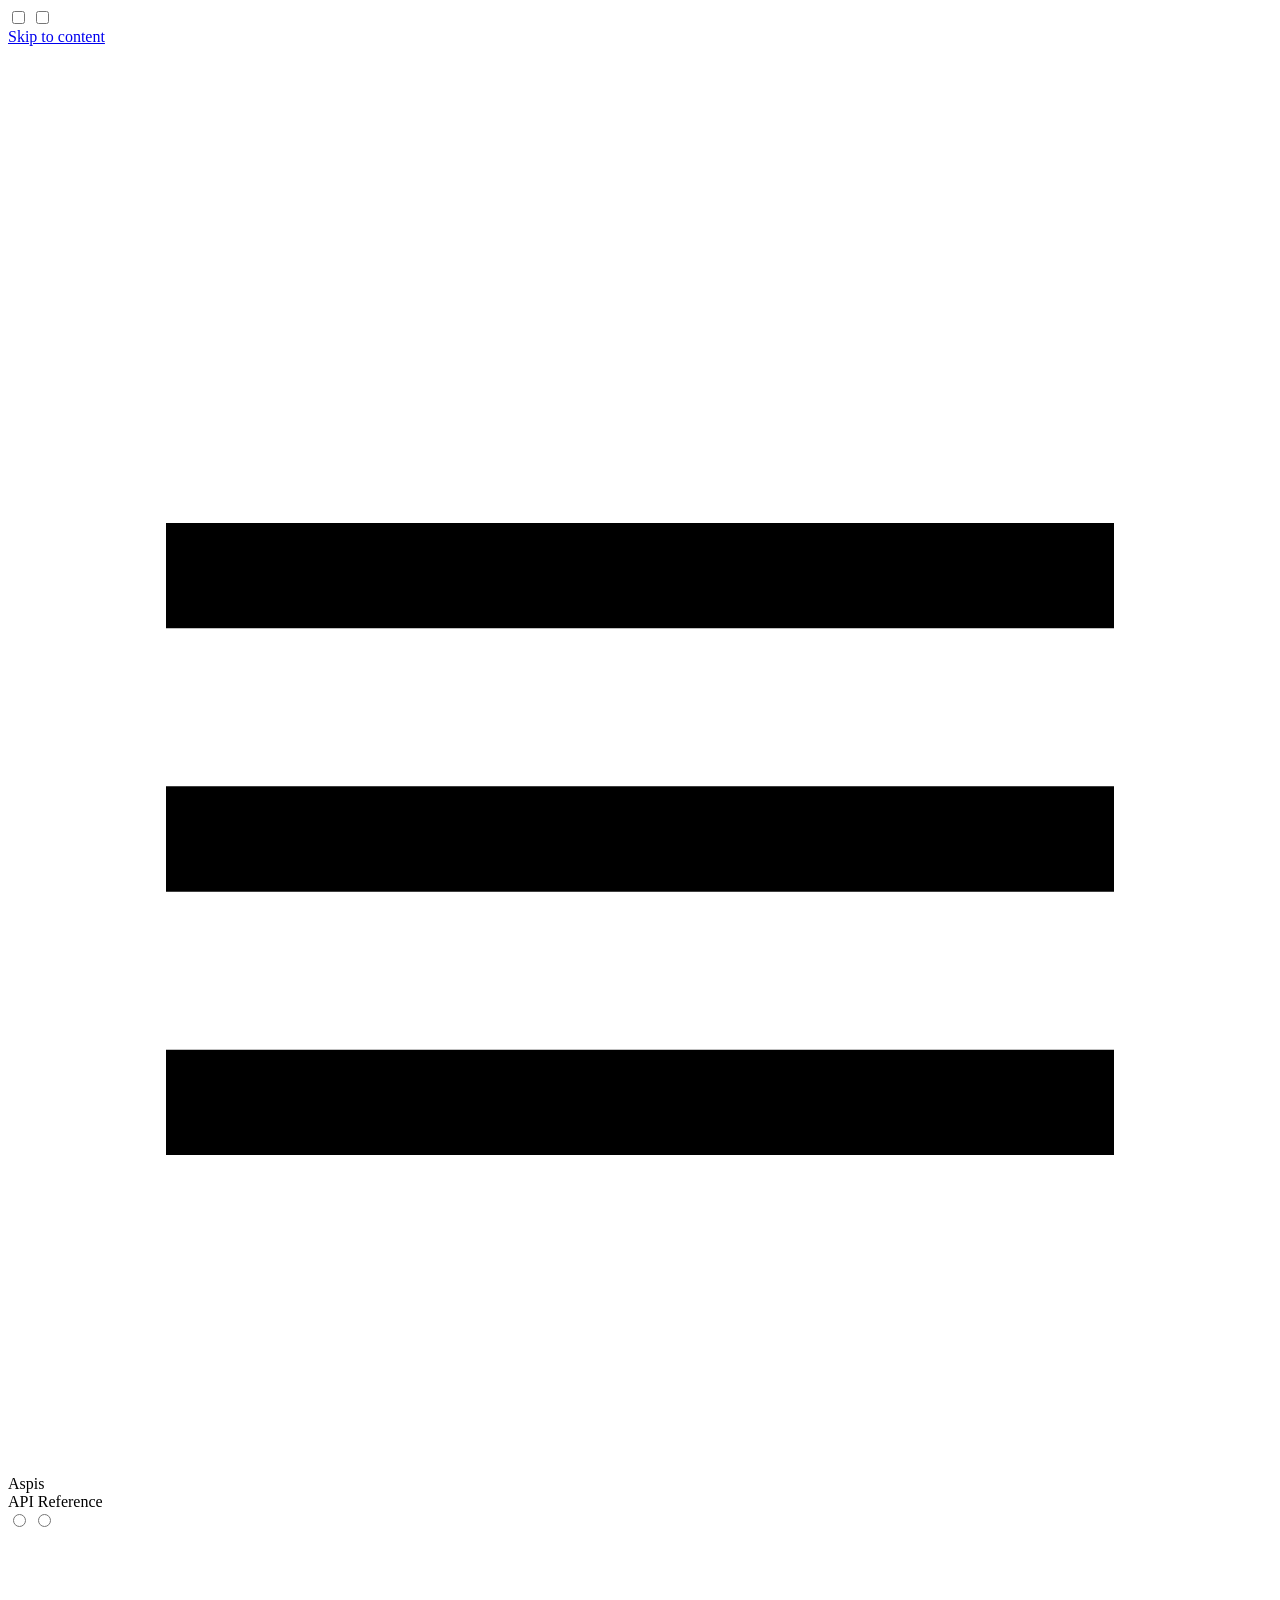
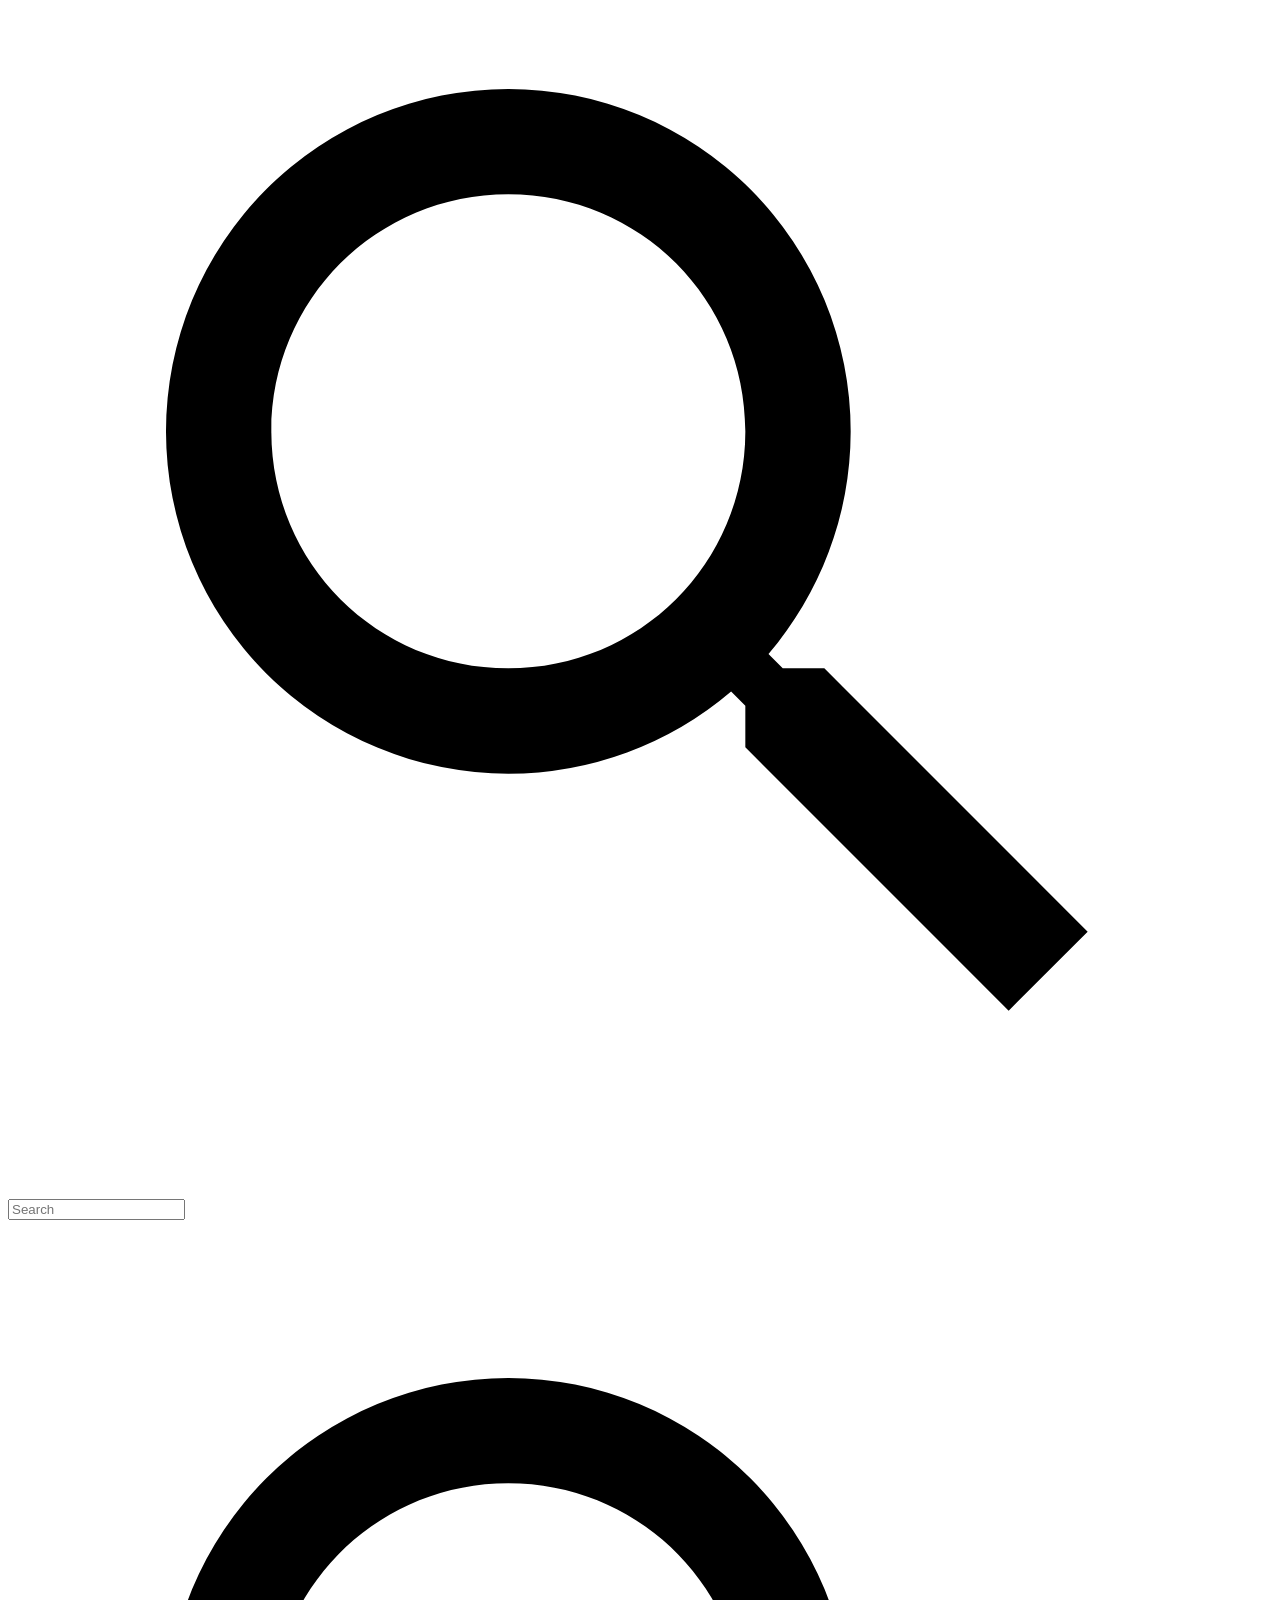
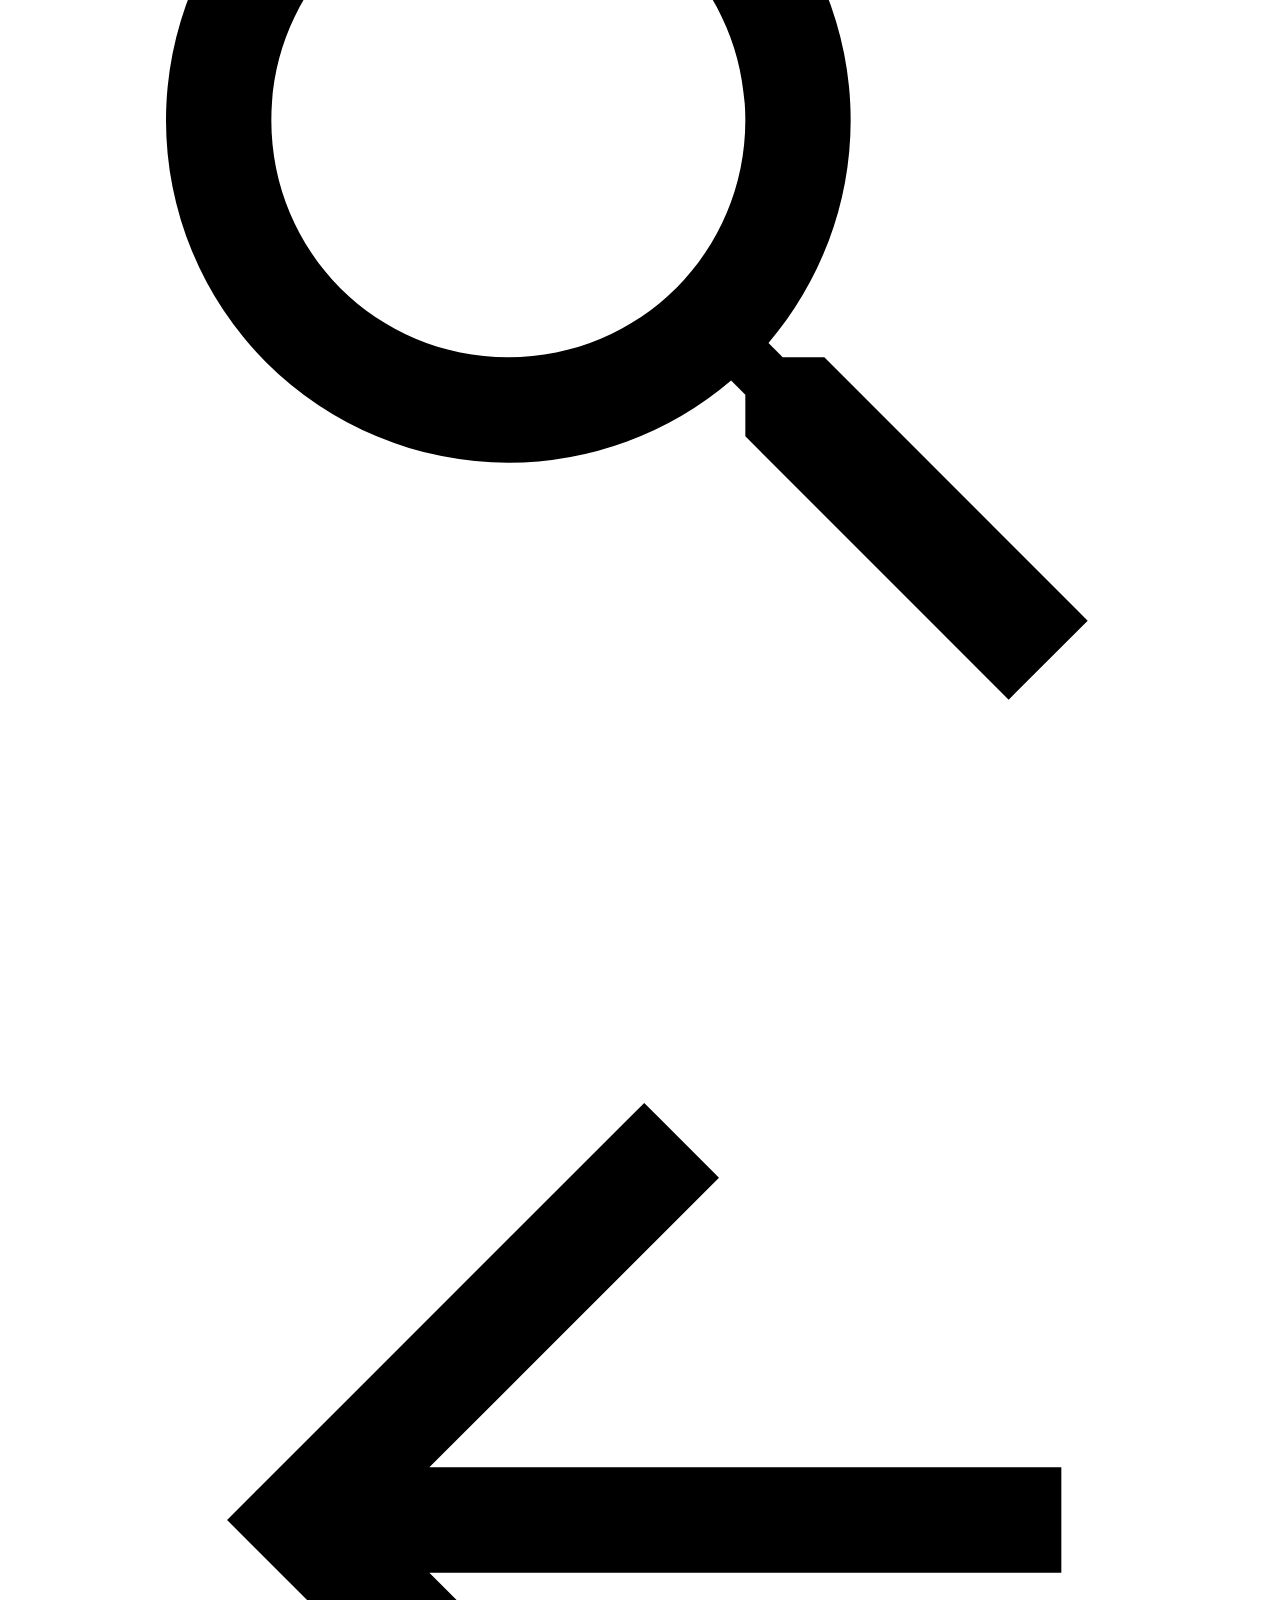
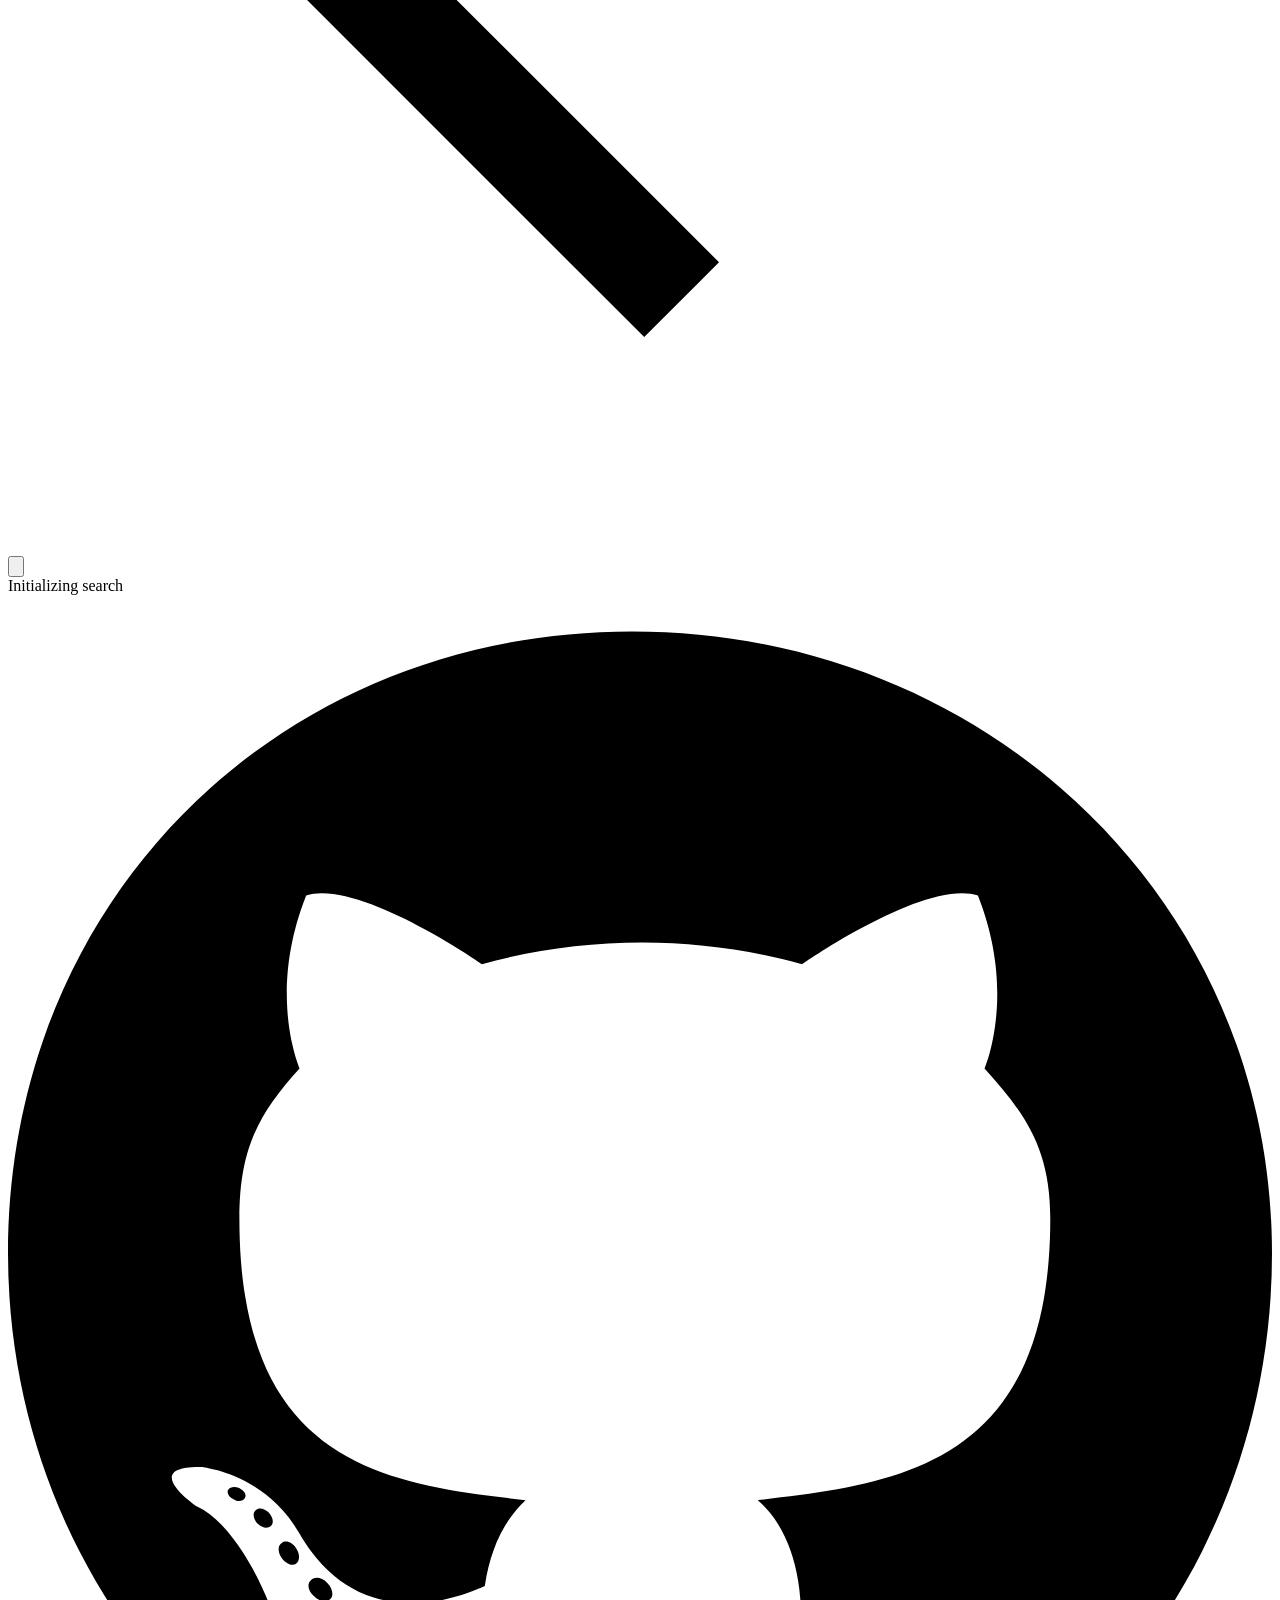
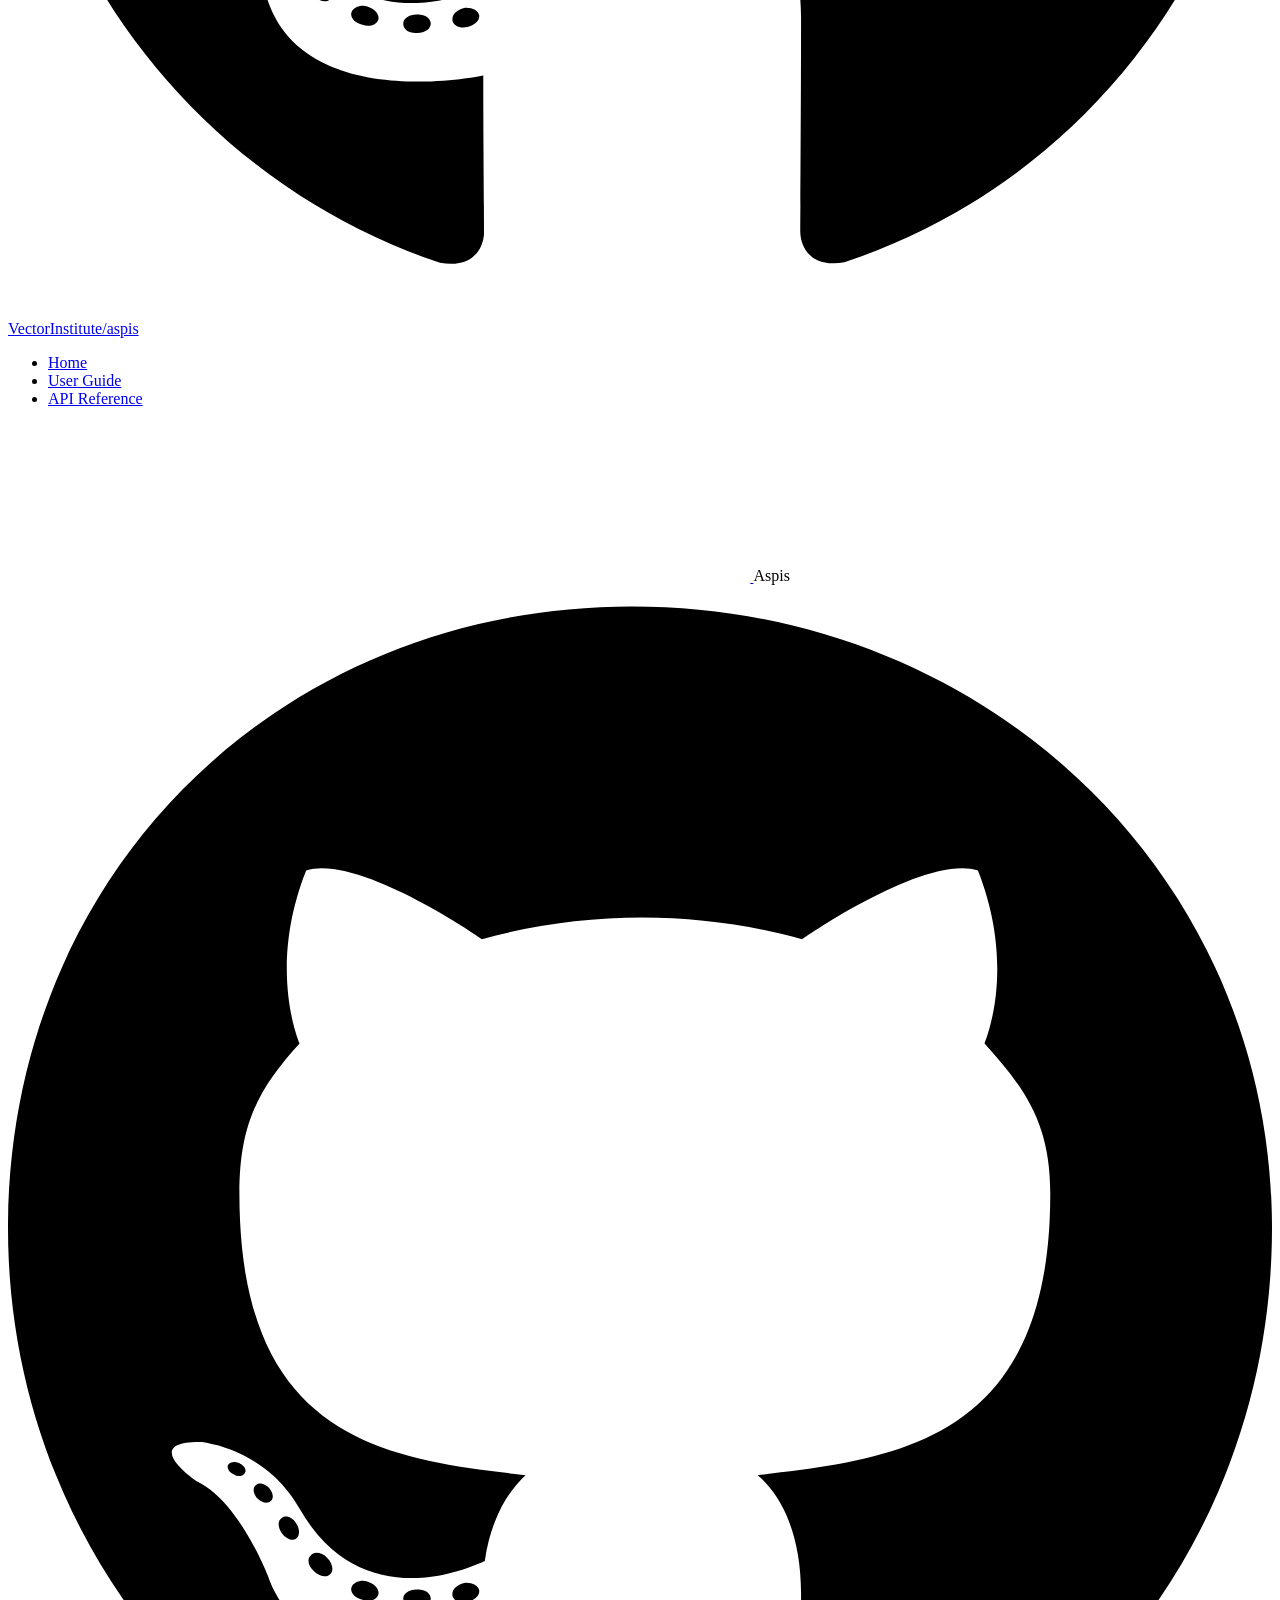
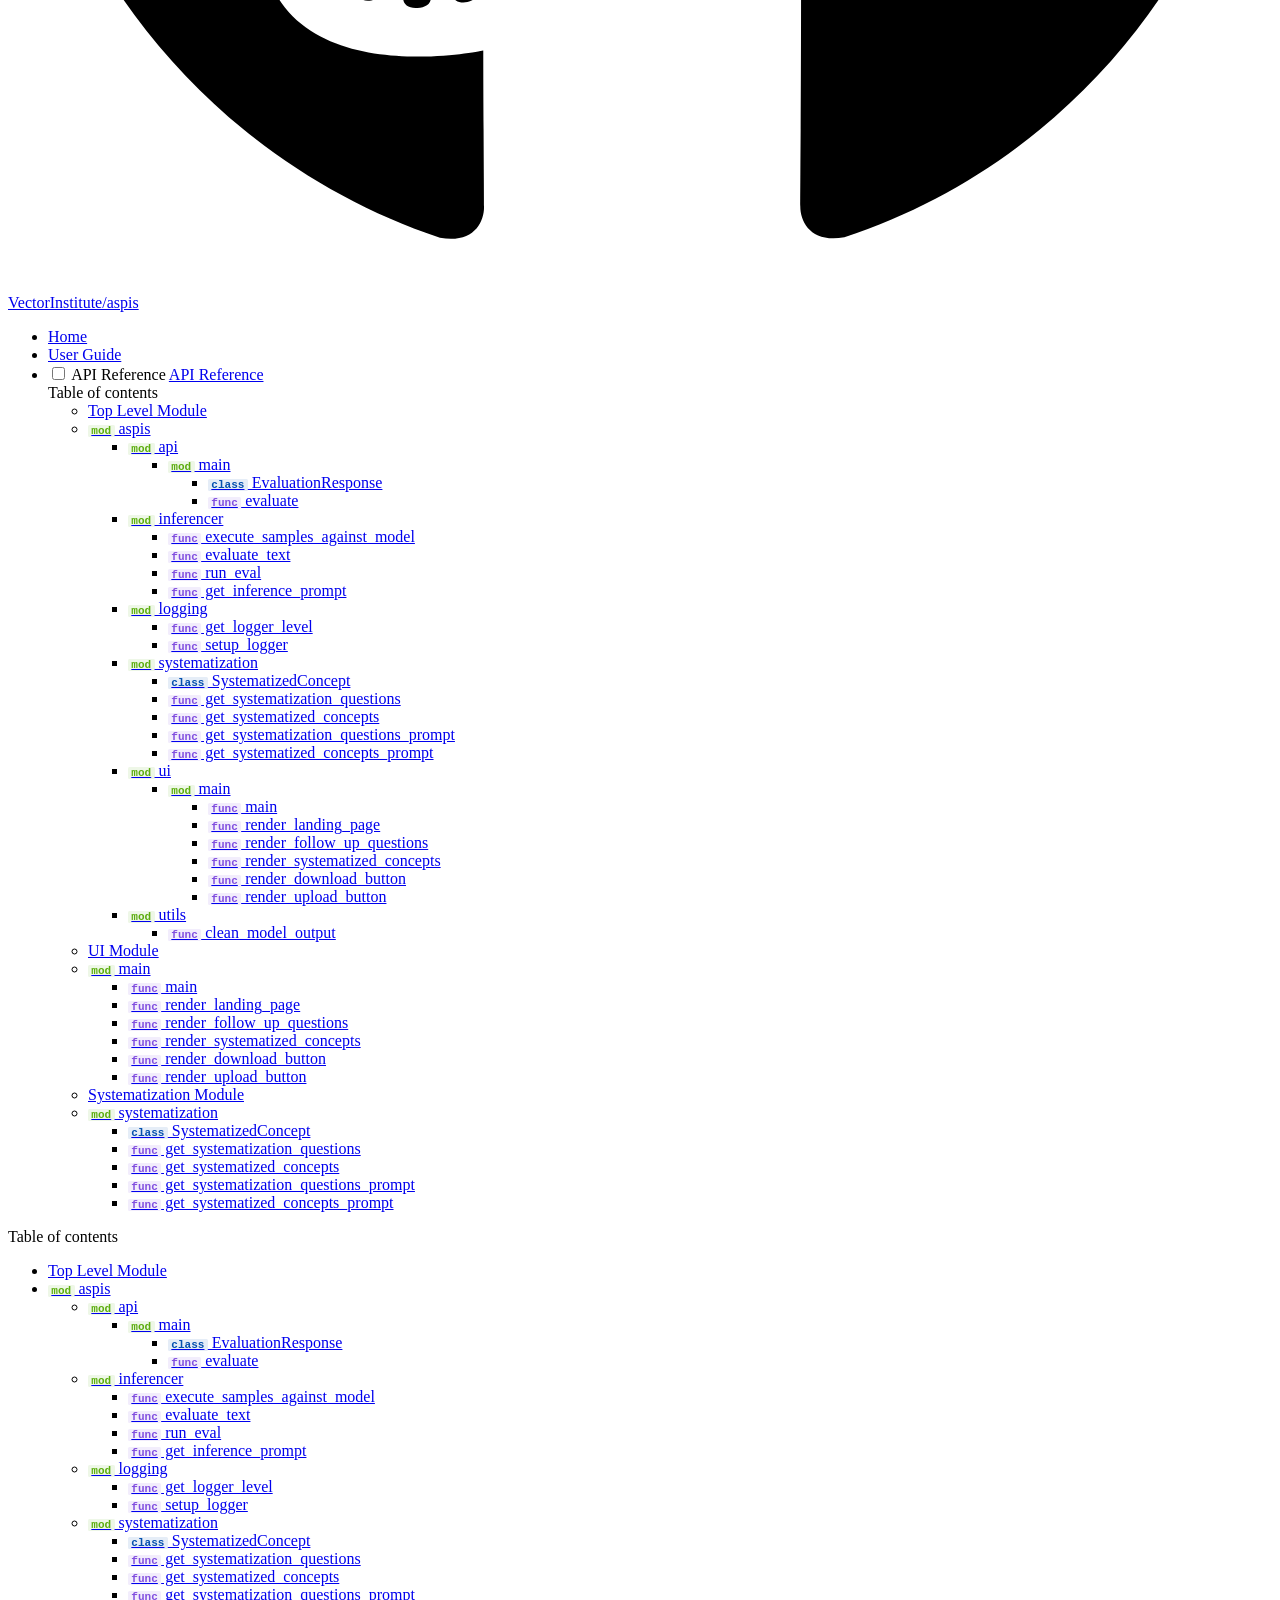
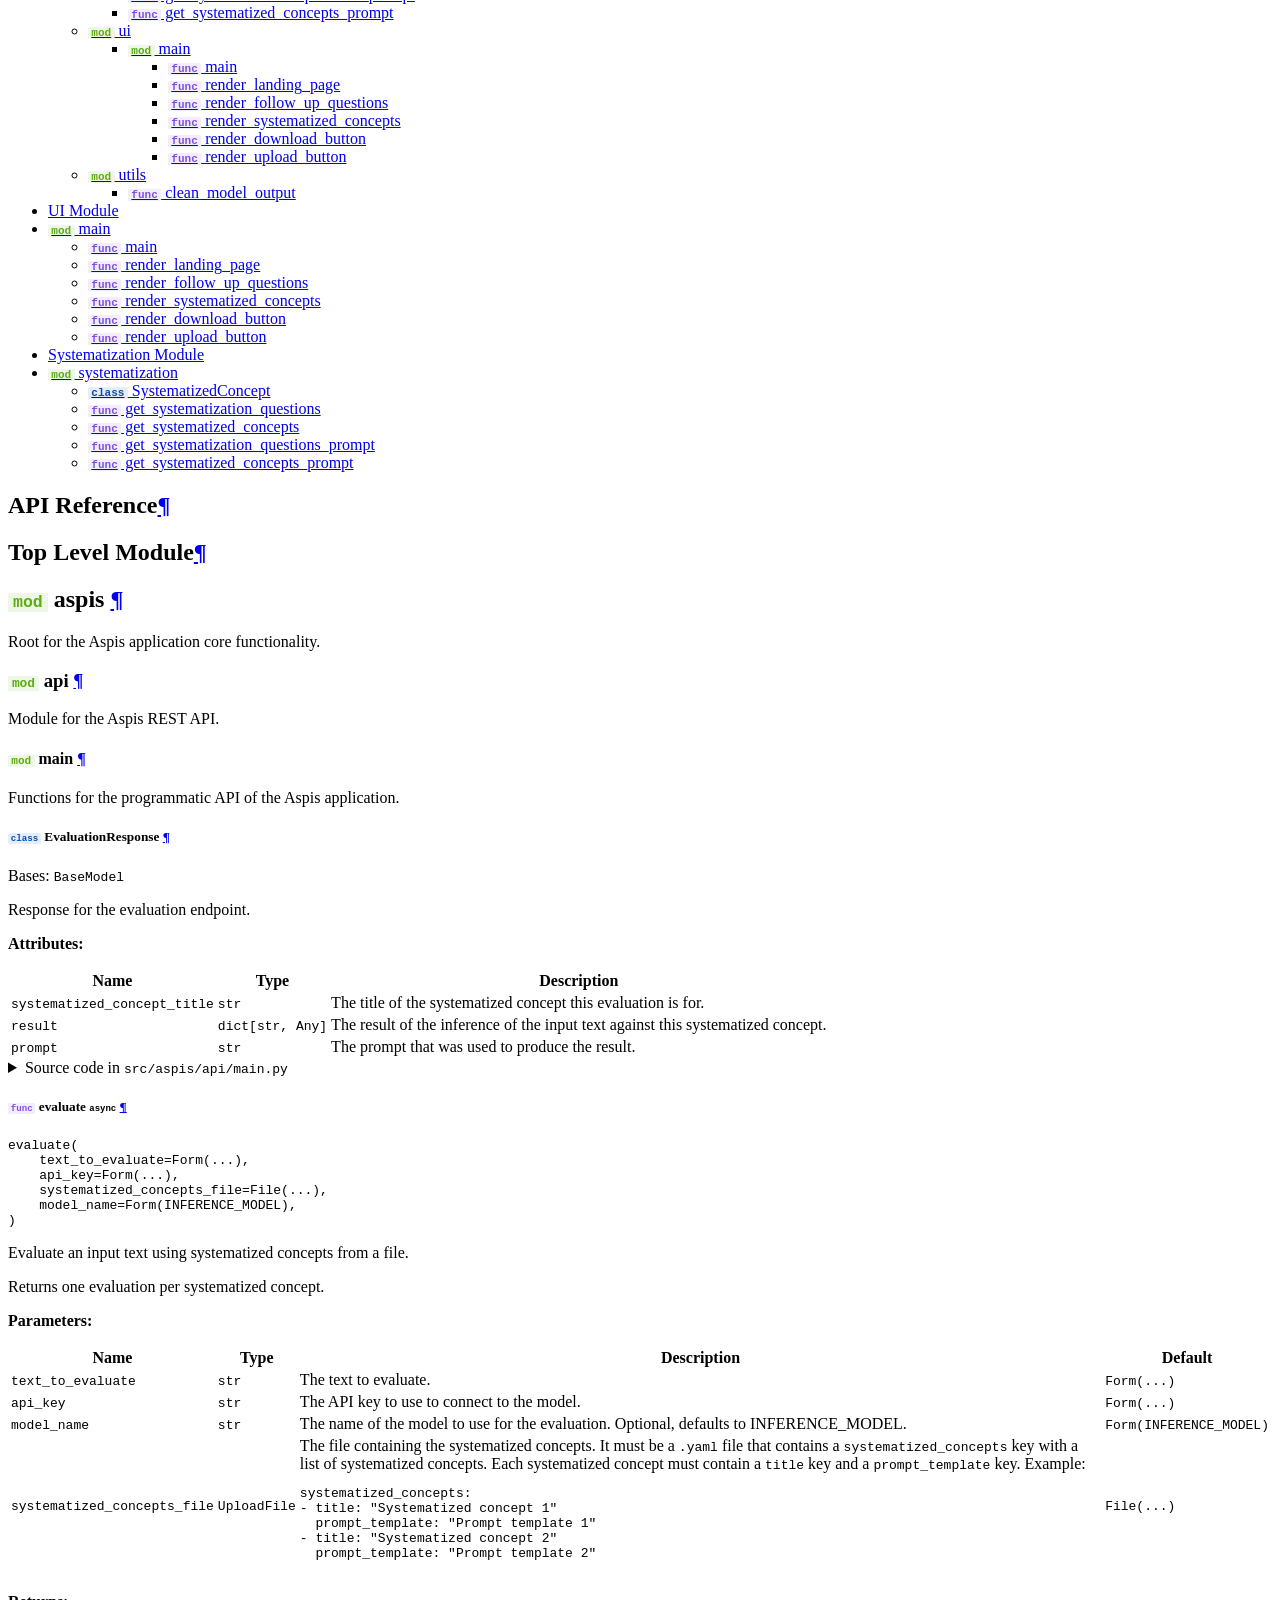
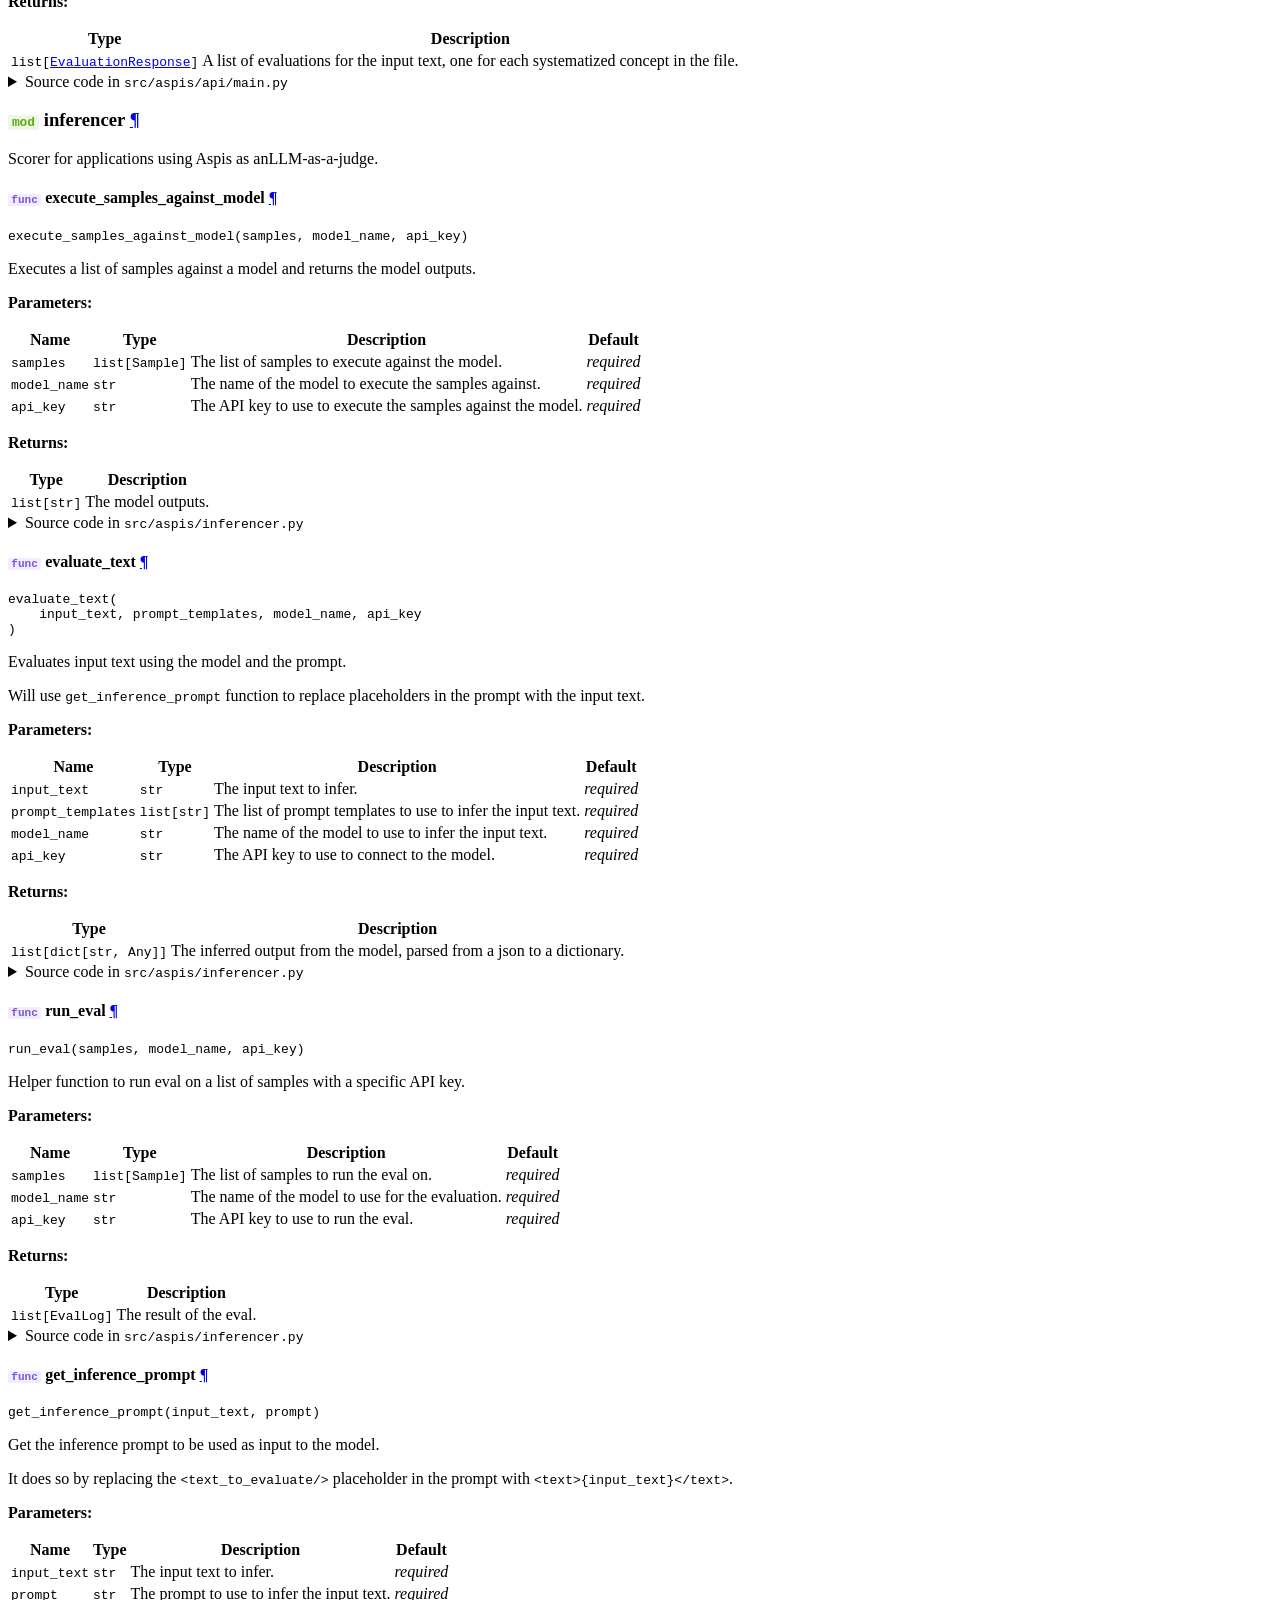
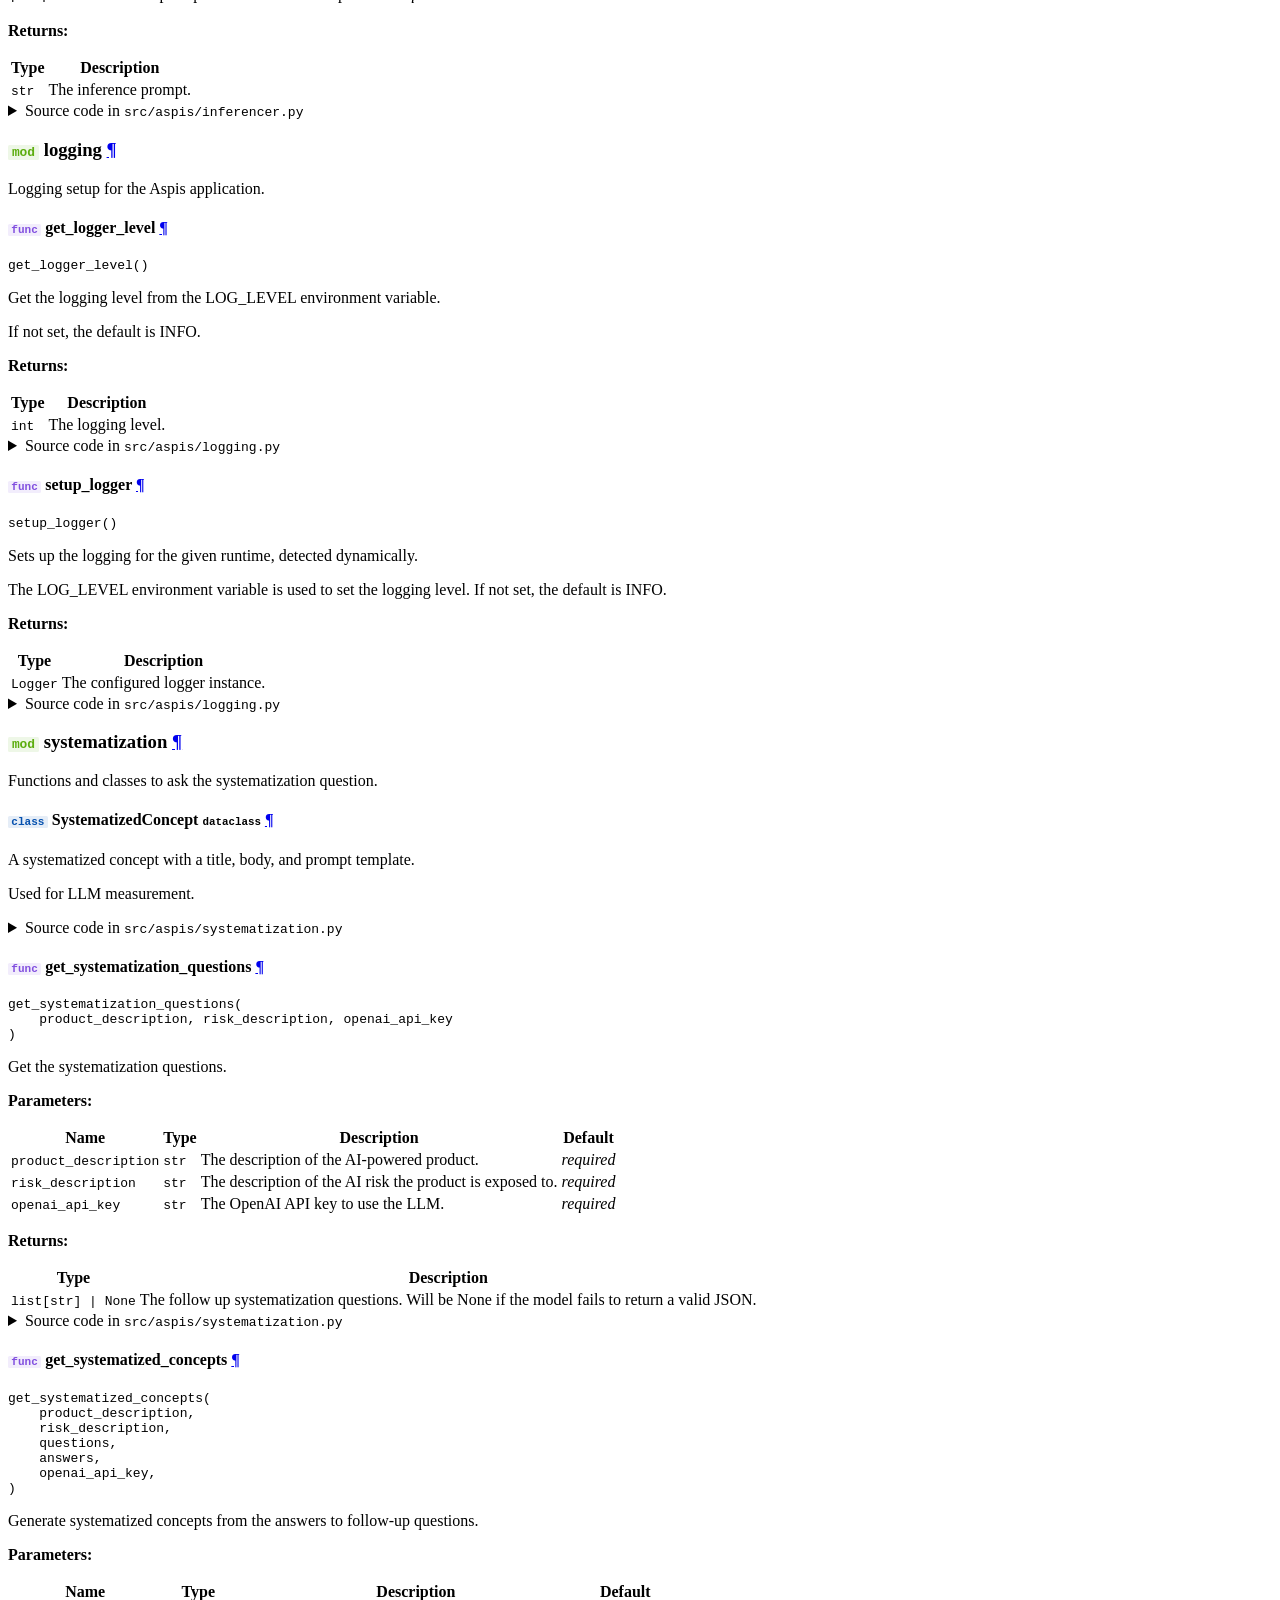
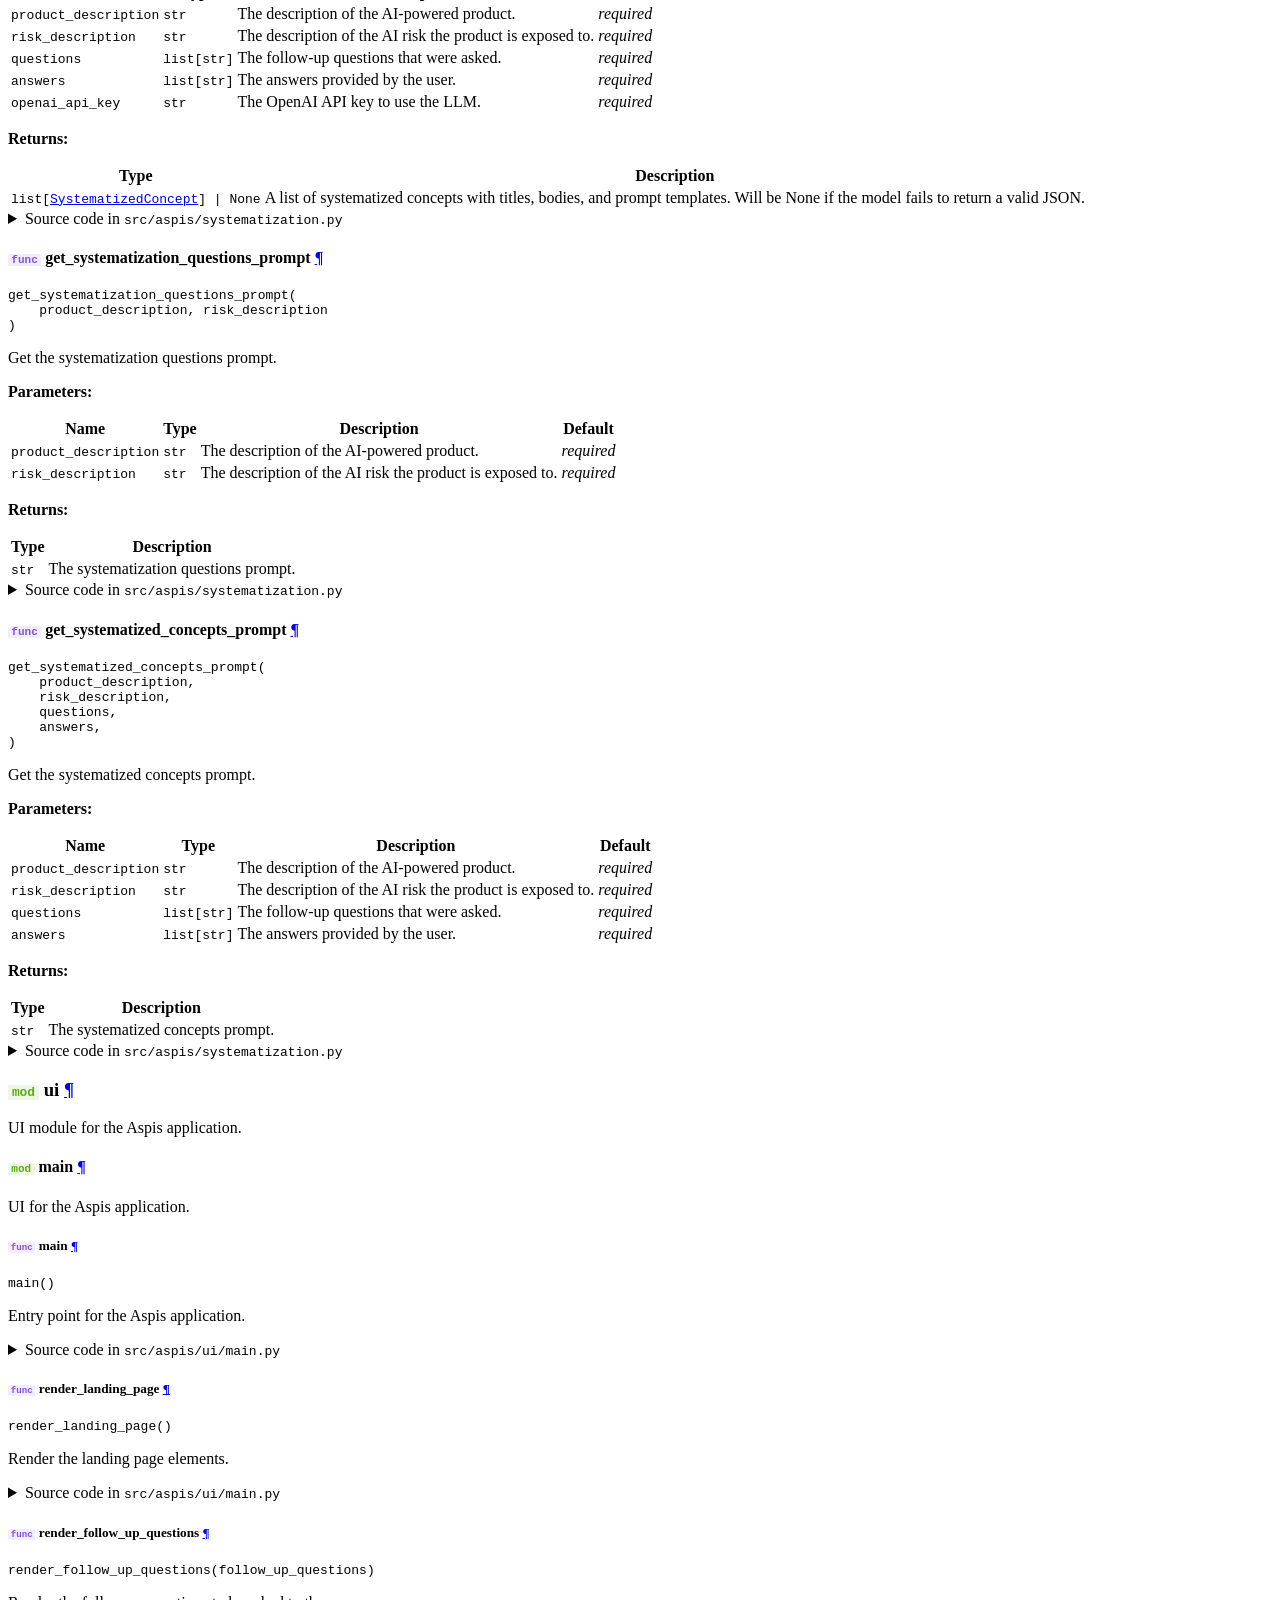
==== commit 3034e942: "Deploying to gh-pages from @ VectorInstitute/aspis@f67c29702af20fd103f0559884e083e17c33c760 🚀" ====
--- a/api/index.html
+++ b/api/index.html
@@ -495,9 +495,18 @@
       <ul class="md-nav__list">
         
           <li class="md-nav__item">
-  <a href="#aspis.inferencer.infer" class="md-nav__link">
-    <span class="md-ellipsis">
-      <code class="doc-symbol doc-symbol-toc doc-symbol-function"></code>&nbsp;infer
+  <a href="#aspis.inferencer.execute_samples_against_model" class="md-nav__link">
+    <span class="md-ellipsis">
+      <code class="doc-symbol doc-symbol-toc doc-symbol-function"></code>&nbsp;execute_samples_against_model
+    </span>
+  </a>
+  
+</li>
+        
+          <li class="md-nav__item">
+  <a href="#aspis.inferencer.evaluate_text" class="md-nav__link">
+    <span class="md-ellipsis">
+      <code class="doc-symbol doc-symbol-toc doc-symbol-function"></code>&nbsp;evaluate_text
     </span>
   </a>
   
@@ -537,18 +546,18 @@
       <ul class="md-nav__list">
         
           <li class="md-nav__item">
-  <a href="#aspis.logging.setup_logging" class="md-nav__link">
-    <span class="md-ellipsis">
-      <code class="doc-symbol doc-symbol-toc doc-symbol-function"></code>&nbsp;setup_logging
-    </span>
-  </a>
-  
-</li>
-        
-          <li class="md-nav__item">
-  <a href="#aspis.logging.get_logger" class="md-nav__link">
-    <span class="md-ellipsis">
-      <code class="doc-symbol doc-symbol-toc doc-symbol-function"></code>&nbsp;get_logger
+  <a href="#aspis.logging.get_logger_level" class="md-nav__link">
+    <span class="md-ellipsis">
+      <code class="doc-symbol doc-symbol-toc doc-symbol-function"></code>&nbsp;get_logger_level
+    </span>
+  </a>
+  
+</li>
+        
+          <li class="md-nav__item">
+  <a href="#aspis.logging.setup_logger" class="md-nav__link">
+    <span class="md-ellipsis">
+      <code class="doc-symbol doc-symbol-toc doc-symbol-function"></code>&nbsp;setup_logger
     </span>
   </a>
   
@@ -560,19 +569,55 @@
 </li>
         
           <li class="md-nav__item">
-  <a href="#aspis.model" class="md-nav__link">
-    <span class="md-ellipsis">
-      <code class="doc-symbol doc-symbol-toc doc-symbol-module"></code>&nbsp;model
-    </span>
-  </a>
-  
-    <nav class="md-nav" aria-label=" model">
+  <a href="#aspis.systematization" class="md-nav__link">
+    <span class="md-ellipsis">
+      <code class="doc-symbol doc-symbol-toc doc-symbol-module"></code>&nbsp;systematization
+    </span>
+  </a>
+  
+    <nav class="md-nav" aria-label=" systematization">
       <ul class="md-nav__list">
         
           <li class="md-nav__item">
-  <a href="#aspis.model.get_llm" class="md-nav__link">
-    <span class="md-ellipsis">
-      <code class="doc-symbol doc-symbol-toc doc-symbol-function"></code>&nbsp;get_llm
+  <a href="#aspis.systematization.SystematizedConcept" class="md-nav__link">
+    <span class="md-ellipsis">
+      <code class="doc-symbol doc-symbol-toc doc-symbol-class"></code>&nbsp;SystematizedConcept
+    </span>
+  </a>
+  
+</li>
+        
+          <li class="md-nav__item">
+  <a href="#aspis.systematization.get_systematization_questions" class="md-nav__link">
+    <span class="md-ellipsis">
+      <code class="doc-symbol doc-symbol-toc doc-symbol-function"></code>&nbsp;get_systematization_questions
+    </span>
+  </a>
+  
+</li>
+        
+          <li class="md-nav__item">
+  <a href="#aspis.systematization.get_systematized_concepts" class="md-nav__link">
+    <span class="md-ellipsis">
+      <code class="doc-symbol doc-symbol-toc doc-symbol-function"></code>&nbsp;get_systematized_concepts
+    </span>
+  </a>
+  
+</li>
+        
+          <li class="md-nav__item">
+  <a href="#aspis.systematization.get_systematization_questions_prompt" class="md-nav__link">
+    <span class="md-ellipsis">
+      <code class="doc-symbol doc-symbol-toc doc-symbol-function"></code>&nbsp;get_systematization_questions_prompt
+    </span>
+  </a>
+  
+</li>
+        
+          <li class="md-nav__item">
+  <a href="#aspis.systematization.get_systematized_concepts_prompt" class="md-nav__link">
+    <span class="md-ellipsis">
+      <code class="doc-symbol doc-symbol-toc doc-symbol-function"></code>&nbsp;get_systematized_concepts_prompt
     </span>
   </a>
   
@@ -584,6 +629,206 @@
 </li>
         
           <li class="md-nav__item">
+  <a href="#aspis.ui" class="md-nav__link">
+    <span class="md-ellipsis">
+      <code class="doc-symbol doc-symbol-toc doc-symbol-module"></code>&nbsp;ui
+    </span>
+  </a>
+  
+    <nav class="md-nav" aria-label=" ui">
+      <ul class="md-nav__list">
+        
+          <li class="md-nav__item">
+  <a href="#aspis.ui.main" class="md-nav__link">
+    <span class="md-ellipsis">
+      <code class="doc-symbol doc-symbol-toc doc-symbol-module"></code>&nbsp;main
+    </span>
+  </a>
+  
+    <nav class="md-nav" aria-label=" main">
+      <ul class="md-nav__list">
+        
+          <li class="md-nav__item">
+  <a href="#aspis.ui.main.main" class="md-nav__link">
+    <span class="md-ellipsis">
+      <code class="doc-symbol doc-symbol-toc doc-symbol-function"></code>&nbsp;main
+    </span>
+  </a>
+  
+</li>
+        
+          <li class="md-nav__item">
+  <a href="#aspis.ui.main.render_landing_page" class="md-nav__link">
+    <span class="md-ellipsis">
+      <code class="doc-symbol doc-symbol-toc doc-symbol-function"></code>&nbsp;render_landing_page
+    </span>
+  </a>
+  
+</li>
+        
+          <li class="md-nav__item">
+  <a href="#aspis.ui.main.render_follow_up_questions" class="md-nav__link">
+    <span class="md-ellipsis">
+      <code class="doc-symbol doc-symbol-toc doc-symbol-function"></code>&nbsp;render_follow_up_questions
+    </span>
+  </a>
+  
+</li>
+        
+          <li class="md-nav__item">
+  <a href="#aspis.ui.main.render_systematized_concepts" class="md-nav__link">
+    <span class="md-ellipsis">
+      <code class="doc-symbol doc-symbol-toc doc-symbol-function"></code>&nbsp;render_systematized_concepts
+    </span>
+  </a>
+  
+</li>
+        
+          <li class="md-nav__item">
+  <a href="#aspis.ui.main.render_download_button" class="md-nav__link">
+    <span class="md-ellipsis">
+      <code class="doc-symbol doc-symbol-toc doc-symbol-function"></code>&nbsp;render_download_button
+    </span>
+  </a>
+  
+</li>
+        
+          <li class="md-nav__item">
+  <a href="#aspis.ui.main.render_upload_button" class="md-nav__link">
+    <span class="md-ellipsis">
+      <code class="doc-symbol doc-symbol-toc doc-symbol-function"></code>&nbsp;render_upload_button
+    </span>
+  </a>
+  
+</li>
+        
+      </ul>
+    </nav>
+  
+</li>
+        
+      </ul>
+    </nav>
+  
+</li>
+        
+          <li class="md-nav__item">
+  <a href="#aspis.utils" class="md-nav__link">
+    <span class="md-ellipsis">
+      <code class="doc-symbol doc-symbol-toc doc-symbol-module"></code>&nbsp;utils
+    </span>
+  </a>
+  
+    <nav class="md-nav" aria-label=" utils">
+      <ul class="md-nav__list">
+        
+          <li class="md-nav__item">
+  <a href="#aspis.utils.clean_model_output" class="md-nav__link">
+    <span class="md-ellipsis">
+      <code class="doc-symbol doc-symbol-toc doc-symbol-function"></code>&nbsp;clean_model_output
+    </span>
+  </a>
+  
+</li>
+        
+      </ul>
+    </nav>
+  
+</li>
+        
+      </ul>
+    </nav>
+  
+</li>
+      
+        <li class="md-nav__item">
+  <a href="#ui-module" class="md-nav__link">
+    <span class="md-ellipsis">
+      UI Module
+    </span>
+  </a>
+  
+</li>
+      
+        <li class="md-nav__item">
+  <a href="#aspis.ui.main" class="md-nav__link">
+    <span class="md-ellipsis">
+      <code class="doc-symbol doc-symbol-toc doc-symbol-module"></code>&nbsp;main
+    </span>
+  </a>
+  
+    <nav class="md-nav" aria-label=" main">
+      <ul class="md-nav__list">
+        
+          <li class="md-nav__item">
+  <a href="#aspis.ui.main.main" class="md-nav__link">
+    <span class="md-ellipsis">
+      <code class="doc-symbol doc-symbol-toc doc-symbol-function"></code>&nbsp;main
+    </span>
+  </a>
+  
+</li>
+        
+          <li class="md-nav__item">
+  <a href="#aspis.ui.main.render_landing_page" class="md-nav__link">
+    <span class="md-ellipsis">
+      <code class="doc-symbol doc-symbol-toc doc-symbol-function"></code>&nbsp;render_landing_page
+    </span>
+  </a>
+  
+</li>
+        
+          <li class="md-nav__item">
+  <a href="#aspis.ui.main.render_follow_up_questions" class="md-nav__link">
+    <span class="md-ellipsis">
+      <code class="doc-symbol doc-symbol-toc doc-symbol-function"></code>&nbsp;render_follow_up_questions
+    </span>
+  </a>
+  
+</li>
+        
+          <li class="md-nav__item">
+  <a href="#aspis.ui.main.render_systematized_concepts" class="md-nav__link">
+    <span class="md-ellipsis">
+      <code class="doc-symbol doc-symbol-toc doc-symbol-function"></code>&nbsp;render_systematized_concepts
+    </span>
+  </a>
+  
+</li>
+        
+          <li class="md-nav__item">
+  <a href="#aspis.ui.main.render_download_button" class="md-nav__link">
+    <span class="md-ellipsis">
+      <code class="doc-symbol doc-symbol-toc doc-symbol-function"></code>&nbsp;render_download_button
+    </span>
+  </a>
+  
+</li>
+        
+          <li class="md-nav__item">
+  <a href="#aspis.ui.main.render_upload_button" class="md-nav__link">
+    <span class="md-ellipsis">
+      <code class="doc-symbol doc-symbol-toc doc-symbol-function"></code>&nbsp;render_upload_button
+    </span>
+  </a>
+  
+</li>
+        
+      </ul>
+    </nav>
+  
+</li>
+      
+        <li class="md-nav__item">
+  <a href="#systematization-module" class="md-nav__link">
+    <span class="md-ellipsis">
+      Systematization Module
+    </span>
+  </a>
+  
+</li>
+      
+        <li class="md-nav__item">
   <a href="#aspis.systematization" class="md-nav__link">
     <span class="md-ellipsis">
       <code class="doc-symbol doc-symbol-toc doc-symbol-module"></code>&nbsp;systematization
@@ -621,254 +866,18 @@
 </li>
         
           <li class="md-nav__item">
-  <a href="#aspis.systematization.format_questions_and_answers" class="md-nav__link">
-    <span class="md-ellipsis">
-      <code class="doc-symbol doc-symbol-toc doc-symbol-function"></code>&nbsp;format_questions_and_answers
-    </span>
-  </a>
-  
-</li>
-        
-          <li class="md-nav__item">
-  <a href="#aspis.systematization.clean_model_output" class="md-nav__link">
-    <span class="md-ellipsis">
-      <code class="doc-symbol doc-symbol-toc doc-symbol-function"></code>&nbsp;clean_model_output
-    </span>
-  </a>
-  
-</li>
-        
-      </ul>
-    </nav>
-  
-</li>
-        
-          <li class="md-nav__item">
-  <a href="#aspis.ui" class="md-nav__link">
-    <span class="md-ellipsis">
-      <code class="doc-symbol doc-symbol-toc doc-symbol-module"></code>&nbsp;ui
-    </span>
-  </a>
-  
-    <nav class="md-nav" aria-label=" ui">
-      <ul class="md-nav__list">
-        
-          <li class="md-nav__item">
-  <a href="#aspis.ui.main" class="md-nav__link">
-    <span class="md-ellipsis">
-      <code class="doc-symbol doc-symbol-toc doc-symbol-module"></code>&nbsp;main
-    </span>
-  </a>
-  
-    <nav class="md-nav" aria-label=" main">
-      <ul class="md-nav__list">
-        
-          <li class="md-nav__item">
-  <a href="#aspis.ui.main.main" class="md-nav__link">
-    <span class="md-ellipsis">
-      <code class="doc-symbol doc-symbol-toc doc-symbol-function"></code>&nbsp;main
-    </span>
-  </a>
-  
-</li>
-        
-          <li class="md-nav__item">
-  <a href="#aspis.ui.main.render_landing_page" class="md-nav__link">
-    <span class="md-ellipsis">
-      <code class="doc-symbol doc-symbol-toc doc-symbol-function"></code>&nbsp;render_landing_page
-    </span>
-  </a>
-  
-</li>
-        
-          <li class="md-nav__item">
-  <a href="#aspis.ui.main.render_follow_up_questions" class="md-nav__link">
-    <span class="md-ellipsis">
-      <code class="doc-symbol doc-symbol-toc doc-symbol-function"></code>&nbsp;render_follow_up_questions
-    </span>
-  </a>
-  
-</li>
-        
-          <li class="md-nav__item">
-  <a href="#aspis.ui.main.render_systematized_concepts" class="md-nav__link">
-    <span class="md-ellipsis">
-      <code class="doc-symbol doc-symbol-toc doc-symbol-function"></code>&nbsp;render_systematized_concepts
-    </span>
-  </a>
-  
-</li>
-        
-          <li class="md-nav__item">
-  <a href="#aspis.ui.main.render_download_button" class="md-nav__link">
-    <span class="md-ellipsis">
-      <code class="doc-symbol doc-symbol-toc doc-symbol-function"></code>&nbsp;render_download_button
-    </span>
-  </a>
-  
-</li>
-        
-          <li class="md-nav__item">
-  <a href="#aspis.ui.main.render_upload_button" class="md-nav__link">
-    <span class="md-ellipsis">
-      <code class="doc-symbol doc-symbol-toc doc-symbol-function"></code>&nbsp;render_upload_button
-    </span>
-  </a>
-  
-</li>
-        
-      </ul>
-    </nav>
-  
-</li>
-        
-      </ul>
-    </nav>
-  
-</li>
-        
-      </ul>
-    </nav>
-  
-</li>
-      
-        <li class="md-nav__item">
-  <a href="#ui-module" class="md-nav__link">
-    <span class="md-ellipsis">
-      UI Module
-    </span>
-  </a>
-  
-</li>
-      
-        <li class="md-nav__item">
-  <a href="#aspis.ui.main" class="md-nav__link">
-    <span class="md-ellipsis">
-      <code class="doc-symbol doc-symbol-toc doc-symbol-module"></code>&nbsp;main
-    </span>
-  </a>
-  
-    <nav class="md-nav" aria-label=" main">
-      <ul class="md-nav__list">
-        
-          <li class="md-nav__item">
-  <a href="#aspis.ui.main.main" class="md-nav__link">
-    <span class="md-ellipsis">
-      <code class="doc-symbol doc-symbol-toc doc-symbol-function"></code>&nbsp;main
-    </span>
-  </a>
-  
-</li>
-        
-          <li class="md-nav__item">
-  <a href="#aspis.ui.main.render_landing_page" class="md-nav__link">
-    <span class="md-ellipsis">
-      <code class="doc-symbol doc-symbol-toc doc-symbol-function"></code>&nbsp;render_landing_page
-    </span>
-  </a>
-  
-</li>
-        
-          <li class="md-nav__item">
-  <a href="#aspis.ui.main.render_follow_up_questions" class="md-nav__link">
-    <span class="md-ellipsis">
-      <code class="doc-symbol doc-symbol-toc doc-symbol-function"></code>&nbsp;render_follow_up_questions
-    </span>
-  </a>
-  
-</li>
-        
-          <li class="md-nav__item">
-  <a href="#aspis.ui.main.render_systematized_concepts" class="md-nav__link">
-    <span class="md-ellipsis">
-      <code class="doc-symbol doc-symbol-toc doc-symbol-function"></code>&nbsp;render_systematized_concepts
-    </span>
-  </a>
-  
-</li>
-        
-          <li class="md-nav__item">
-  <a href="#aspis.ui.main.render_download_button" class="md-nav__link">
-    <span class="md-ellipsis">
-      <code class="doc-symbol doc-symbol-toc doc-symbol-function"></code>&nbsp;render_download_button
-    </span>
-  </a>
-  
-</li>
-        
-          <li class="md-nav__item">
-  <a href="#aspis.ui.main.render_upload_button" class="md-nav__link">
-    <span class="md-ellipsis">
-      <code class="doc-symbol doc-symbol-toc doc-symbol-function"></code>&nbsp;render_upload_button
-    </span>
-  </a>
-  
-</li>
-        
-      </ul>
-    </nav>
-  
-</li>
-      
-        <li class="md-nav__item">
-  <a href="#systematization-module" class="md-nav__link">
-    <span class="md-ellipsis">
-      Systematization Module
-    </span>
-  </a>
-  
-</li>
-      
-        <li class="md-nav__item">
-  <a href="#aspis.systematization" class="md-nav__link">
-    <span class="md-ellipsis">
-      <code class="doc-symbol doc-symbol-toc doc-symbol-module"></code>&nbsp;systematization
-    </span>
-  </a>
-  
-    <nav class="md-nav" aria-label=" systematization">
-      <ul class="md-nav__list">
-        
-          <li class="md-nav__item">
-  <a href="#aspis.systematization.SystematizedConcept" class="md-nav__link">
-    <span class="md-ellipsis">
-      <code class="doc-symbol doc-symbol-toc doc-symbol-class"></code>&nbsp;SystematizedConcept
-    </span>
-  </a>
-  
-</li>
-        
-          <li class="md-nav__item">
-  <a href="#aspis.systematization.get_systematization_questions" class="md-nav__link">
-    <span class="md-ellipsis">
-      <code class="doc-symbol doc-symbol-toc doc-symbol-function"></code>&nbsp;get_systematization_questions
-    </span>
-  </a>
-  
-</li>
-        
-          <li class="md-nav__item">
-  <a href="#aspis.systematization.get_systematized_concepts" class="md-nav__link">
-    <span class="md-ellipsis">
-      <code class="doc-symbol doc-symbol-toc doc-symbol-function"></code>&nbsp;get_systematized_concepts
-    </span>
-  </a>
-  
-</li>
-        
-          <li class="md-nav__item">
-  <a href="#aspis.systematization.format_questions_and_answers" class="md-nav__link">
-    <span class="md-ellipsis">
-      <code class="doc-symbol doc-symbol-toc doc-symbol-function"></code>&nbsp;format_questions_and_answers
-    </span>
-  </a>
-  
-</li>
-        
-          <li class="md-nav__item">
-  <a href="#aspis.systematization.clean_model_output" class="md-nav__link">
-    <span class="md-ellipsis">
-      <code class="doc-symbol doc-symbol-toc doc-symbol-function"></code>&nbsp;clean_model_output
+  <a href="#aspis.systematization.get_systematization_questions_prompt" class="md-nav__link">
+    <span class="md-ellipsis">
+      <code class="doc-symbol doc-symbol-toc doc-symbol-function"></code>&nbsp;get_systematization_questions_prompt
+    </span>
+  </a>
+  
+</li>
+        
+          <li class="md-nav__item">
+  <a href="#aspis.systematization.get_systematized_concepts_prompt" class="md-nav__link">
+    <span class="md-ellipsis">
+      <code class="doc-symbol doc-symbol-toc doc-symbol-function"></code>&nbsp;get_systematized_concepts_prompt
     </span>
   </a>
   
@@ -991,9 +1000,18 @@
       <ul class="md-nav__list">
         
           <li class="md-nav__item">
-  <a href="#aspis.inferencer.infer" class="md-nav__link">
-    <span class="md-ellipsis">
-      <code class="doc-symbol doc-symbol-toc doc-symbol-function"></code>&nbsp;infer
+  <a href="#aspis.inferencer.execute_samples_against_model" class="md-nav__link">
+    <span class="md-ellipsis">
+      <code class="doc-symbol doc-symbol-toc doc-symbol-function"></code>&nbsp;execute_samples_against_model
+    </span>
+  </a>
+  
+</li>
+        
+          <li class="md-nav__item">
+  <a href="#aspis.inferencer.evaluate_text" class="md-nav__link">
+    <span class="md-ellipsis">
+      <code class="doc-symbol doc-symbol-toc doc-symbol-function"></code>&nbsp;evaluate_text
     </span>
   </a>
   
@@ -1033,18 +1051,18 @@
       <ul class="md-nav__list">
         
           <li class="md-nav__item">
-  <a href="#aspis.logging.setup_logging" class="md-nav__link">
-    <span class="md-ellipsis">
-      <code class="doc-symbol doc-symbol-toc doc-symbol-function"></code>&nbsp;setup_logging
-    </span>
-  </a>
-  
-</li>
-        
-          <li class="md-nav__item">
-  <a href="#aspis.logging.get_logger" class="md-nav__link">
-    <span class="md-ellipsis">
-      <code class="doc-symbol doc-symbol-toc doc-symbol-function"></code>&nbsp;get_logger
+  <a href="#aspis.logging.get_logger_level" class="md-nav__link">
+    <span class="md-ellipsis">
+      <code class="doc-symbol doc-symbol-toc doc-symbol-function"></code>&nbsp;get_logger_level
+    </span>
+  </a>
+  
+</li>
+        
+          <li class="md-nav__item">
+  <a href="#aspis.logging.setup_logger" class="md-nav__link">
+    <span class="md-ellipsis">
+      <code class="doc-symbol doc-symbol-toc doc-symbol-function"></code>&nbsp;setup_logger
     </span>
   </a>
   
@@ -1056,19 +1074,55 @@
 </li>
         
           <li class="md-nav__item">
-  <a href="#aspis.model" class="md-nav__link">
-    <span class="md-ellipsis">
-      <code class="doc-symbol doc-symbol-toc doc-symbol-module"></code>&nbsp;model
-    </span>
-  </a>
-  
-    <nav class="md-nav" aria-label=" model">
+  <a href="#aspis.systematization" class="md-nav__link">
+    <span class="md-ellipsis">
+      <code class="doc-symbol doc-symbol-toc doc-symbol-module"></code>&nbsp;systematization
+    </span>
+  </a>
+  
+    <nav class="md-nav" aria-label=" systematization">
       <ul class="md-nav__list">
         
           <li class="md-nav__item">
-  <a href="#aspis.model.get_llm" class="md-nav__link">
-    <span class="md-ellipsis">
-      <code class="doc-symbol doc-symbol-toc doc-symbol-function"></code>&nbsp;get_llm
+  <a href="#aspis.systematization.SystematizedConcept" class="md-nav__link">
+    <span class="md-ellipsis">
+      <code class="doc-symbol doc-symbol-toc doc-symbol-class"></code>&nbsp;SystematizedConcept
+    </span>
+  </a>
+  
+</li>
+        
+          <li class="md-nav__item">
+  <a href="#aspis.systematization.get_systematization_questions" class="md-nav__link">
+    <span class="md-ellipsis">
+      <code class="doc-symbol doc-symbol-toc doc-symbol-function"></code>&nbsp;get_systematization_questions
+    </span>
+  </a>
+  
+</li>
+        
+          <li class="md-nav__item">
+  <a href="#aspis.systematization.get_systematized_concepts" class="md-nav__link">
+    <span class="md-ellipsis">
+      <code class="doc-symbol doc-symbol-toc doc-symbol-function"></code>&nbsp;get_systematized_concepts
+    </span>
+  </a>
+  
+</li>
+        
+          <li class="md-nav__item">
+  <a href="#aspis.systematization.get_systematization_questions_prompt" class="md-nav__link">
+    <span class="md-ellipsis">
+      <code class="doc-symbol doc-symbol-toc doc-symbol-function"></code>&nbsp;get_systematization_questions_prompt
+    </span>
+  </a>
+  
+</li>
+        
+          <li class="md-nav__item">
+  <a href="#aspis.systematization.get_systematized_concepts_prompt" class="md-nav__link">
+    <span class="md-ellipsis">
+      <code class="doc-symbol doc-symbol-toc doc-symbol-function"></code>&nbsp;get_systematized_concepts_prompt
     </span>
   </a>
   
@@ -1080,6 +1134,206 @@
 </li>
         
           <li class="md-nav__item">
+  <a href="#aspis.ui" class="md-nav__link">
+    <span class="md-ellipsis">
+      <code class="doc-symbol doc-symbol-toc doc-symbol-module"></code>&nbsp;ui
+    </span>
+  </a>
+  
+    <nav class="md-nav" aria-label=" ui">
+      <ul class="md-nav__list">
+        
+          <li class="md-nav__item">
+  <a href="#aspis.ui.main" class="md-nav__link">
+    <span class="md-ellipsis">
+      <code class="doc-symbol doc-symbol-toc doc-symbol-module"></code>&nbsp;main
+    </span>
+  </a>
+  
+    <nav class="md-nav" aria-label=" main">
+      <ul class="md-nav__list">
+        
+          <li class="md-nav__item">
+  <a href="#aspis.ui.main.main" class="md-nav__link">
+    <span class="md-ellipsis">
+      <code class="doc-symbol doc-symbol-toc doc-symbol-function"></code>&nbsp;main
+    </span>
+  </a>
+  
+</li>
+        
+          <li class="md-nav__item">
+  <a href="#aspis.ui.main.render_landing_page" class="md-nav__link">
+    <span class="md-ellipsis">
+      <code class="doc-symbol doc-symbol-toc doc-symbol-function"></code>&nbsp;render_landing_page
+    </span>
+  </a>
+  
+</li>
+        
+          <li class="md-nav__item">
+  <a href="#aspis.ui.main.render_follow_up_questions" class="md-nav__link">
+    <span class="md-ellipsis">
+      <code class="doc-symbol doc-symbol-toc doc-symbol-function"></code>&nbsp;render_follow_up_questions
+    </span>
+  </a>
+  
+</li>
+        
+          <li class="md-nav__item">
+  <a href="#aspis.ui.main.render_systematized_concepts" class="md-nav__link">
+    <span class="md-ellipsis">
+      <code class="doc-symbol doc-symbol-toc doc-symbol-function"></code>&nbsp;render_systematized_concepts
+    </span>
+  </a>
+  
+</li>
+        
+          <li class="md-nav__item">
+  <a href="#aspis.ui.main.render_download_button" class="md-nav__link">
+    <span class="md-ellipsis">
+      <code class="doc-symbol doc-symbol-toc doc-symbol-function"></code>&nbsp;render_download_button
+    </span>
+  </a>
+  
+</li>
+        
+          <li class="md-nav__item">
+  <a href="#aspis.ui.main.render_upload_button" class="md-nav__link">
+    <span class="md-ellipsis">
+      <code class="doc-symbol doc-symbol-toc doc-symbol-function"></code>&nbsp;render_upload_button
+    </span>
+  </a>
+  
+</li>
+        
+      </ul>
+    </nav>
+  
+</li>
+        
+      </ul>
+    </nav>
+  
+</li>
+        
+          <li class="md-nav__item">
+  <a href="#aspis.utils" class="md-nav__link">
+    <span class="md-ellipsis">
+      <code class="doc-symbol doc-symbol-toc doc-symbol-module"></code>&nbsp;utils
+    </span>
+  </a>
+  
+    <nav class="md-nav" aria-label=" utils">
+      <ul class="md-nav__list">
+        
+          <li class="md-nav__item">
+  <a href="#aspis.utils.clean_model_output" class="md-nav__link">
+    <span class="md-ellipsis">
+      <code class="doc-symbol doc-symbol-toc doc-symbol-function"></code>&nbsp;clean_model_output
+    </span>
+  </a>
+  
+</li>
+        
+      </ul>
+    </nav>
+  
+</li>
+        
+      </ul>
+    </nav>
+  
+</li>
+      
+        <li class="md-nav__item">
+  <a href="#ui-module" class="md-nav__link">
+    <span class="md-ellipsis">
+      UI Module
+    </span>
+  </a>
+  
+</li>
+      
+        <li class="md-nav__item">
+  <a href="#aspis.ui.main" class="md-nav__link">
+    <span class="md-ellipsis">
+      <code class="doc-symbol doc-symbol-toc doc-symbol-module"></code>&nbsp;main
+    </span>
+  </a>
+  
+    <nav class="md-nav" aria-label=" main">
+      <ul class="md-nav__list">
+        
+          <li class="md-nav__item">
+  <a href="#aspis.ui.main.main" class="md-nav__link">
+    <span class="md-ellipsis">
+      <code class="doc-symbol doc-symbol-toc doc-symbol-function"></code>&nbsp;main
+    </span>
+  </a>
+  
+</li>
+        
+          <li class="md-nav__item">
+  <a href="#aspis.ui.main.render_landing_page" class="md-nav__link">
+    <span class="md-ellipsis">
+      <code class="doc-symbol doc-symbol-toc doc-symbol-function"></code>&nbsp;render_landing_page
+    </span>
+  </a>
+  
+</li>
+        
+          <li class="md-nav__item">
+  <a href="#aspis.ui.main.render_follow_up_questions" class="md-nav__link">
+    <span class="md-ellipsis">
+      <code class="doc-symbol doc-symbol-toc doc-symbol-function"></code>&nbsp;render_follow_up_questions
+    </span>
+  </a>
+  
+</li>
+        
+          <li class="md-nav__item">
+  <a href="#aspis.ui.main.render_systematized_concepts" class="md-nav__link">
+    <span class="md-ellipsis">
+      <code class="doc-symbol doc-symbol-toc doc-symbol-function"></code>&nbsp;render_systematized_concepts
+    </span>
+  </a>
+  
+</li>
+        
+          <li class="md-nav__item">
+  <a href="#aspis.ui.main.render_download_button" class="md-nav__link">
+    <span class="md-ellipsis">
+      <code class="doc-symbol doc-symbol-toc doc-symbol-function"></code>&nbsp;render_download_button
+    </span>
+  </a>
+  
+</li>
+        
+          <li class="md-nav__item">
+  <a href="#aspis.ui.main.render_upload_button" class="md-nav__link">
+    <span class="md-ellipsis">
+      <code class="doc-symbol doc-symbol-toc doc-symbol-function"></code>&nbsp;render_upload_button
+    </span>
+  </a>
+  
+</li>
+        
+      </ul>
+    </nav>
+  
+</li>
+      
+        <li class="md-nav__item">
+  <a href="#systematization-module" class="md-nav__link">
+    <span class="md-ellipsis">
+      Systematization Module
+    </span>
+  </a>
+  
+</li>
+      
+        <li class="md-nav__item">
   <a href="#aspis.systematization" class="md-nav__link">
     <span class="md-ellipsis">
       <code class="doc-symbol doc-symbol-toc doc-symbol-module"></code>&nbsp;systematization
@@ -1117,254 +1371,18 @@
 </li>
         
           <li class="md-nav__item">
-  <a href="#aspis.systematization.format_questions_and_answers" class="md-nav__link">
-    <span class="md-ellipsis">
-      <code class="doc-symbol doc-symbol-toc doc-symbol-function"></code>&nbsp;format_questions_and_answers
-    </span>
-  </a>
-  
-</li>
-        
-          <li class="md-nav__item">
-  <a href="#aspis.systematization.clean_model_output" class="md-nav__link">
-    <span class="md-ellipsis">
-      <code class="doc-symbol doc-symbol-toc doc-symbol-function"></code>&nbsp;clean_model_output
-    </span>
-  </a>
-  
-</li>
-        
-      </ul>
-    </nav>
-  
-</li>
-        
-          <li class="md-nav__item">
-  <a href="#aspis.ui" class="md-nav__link">
-    <span class="md-ellipsis">
-      <code class="doc-symbol doc-symbol-toc doc-symbol-module"></code>&nbsp;ui
-    </span>
-  </a>
-  
-    <nav class="md-nav" aria-label=" ui">
-      <ul class="md-nav__list">
-        
-          <li class="md-nav__item">
-  <a href="#aspis.ui.main" class="md-nav__link">
-    <span class="md-ellipsis">
-      <code class="doc-symbol doc-symbol-toc doc-symbol-module"></code>&nbsp;main
-    </span>
-  </a>
-  
-    <nav class="md-nav" aria-label=" main">
-      <ul class="md-nav__list">
-        
-          <li class="md-nav__item">
-  <a href="#aspis.ui.main.main" class="md-nav__link">
-    <span class="md-ellipsis">
-      <code class="doc-symbol doc-symbol-toc doc-symbol-function"></code>&nbsp;main
-    </span>
-  </a>
-  
-</li>
-        
-          <li class="md-nav__item">
-  <a href="#aspis.ui.main.render_landing_page" class="md-nav__link">
-    <span class="md-ellipsis">
-      <code class="doc-symbol doc-symbol-toc doc-symbol-function"></code>&nbsp;render_landing_page
-    </span>
-  </a>
-  
-</li>
-        
-          <li class="md-nav__item">
-  <a href="#aspis.ui.main.render_follow_up_questions" class="md-nav__link">
-    <span class="md-ellipsis">
-      <code class="doc-symbol doc-symbol-toc doc-symbol-function"></code>&nbsp;render_follow_up_questions
-    </span>
-  </a>
-  
-</li>
-        
-          <li class="md-nav__item">
-  <a href="#aspis.ui.main.render_systematized_concepts" class="md-nav__link">
-    <span class="md-ellipsis">
-      <code class="doc-symbol doc-symbol-toc doc-symbol-function"></code>&nbsp;render_systematized_concepts
-    </span>
-  </a>
-  
-</li>
-        
-          <li class="md-nav__item">
-  <a href="#aspis.ui.main.render_download_button" class="md-nav__link">
-    <span class="md-ellipsis">
-      <code class="doc-symbol doc-symbol-toc doc-symbol-function"></code>&nbsp;render_download_button
-    </span>
-  </a>
-  
-</li>
-        
-          <li class="md-nav__item">
-  <a href="#aspis.ui.main.render_upload_button" class="md-nav__link">
-    <span class="md-ellipsis">
-      <code class="doc-symbol doc-symbol-toc doc-symbol-function"></code>&nbsp;render_upload_button
-    </span>
-  </a>
-  
-</li>
-        
-      </ul>
-    </nav>
-  
-</li>
-        
-      </ul>
-    </nav>
-  
-</li>
-        
-      </ul>
-    </nav>
-  
-</li>
-      
-        <li class="md-nav__item">
-  <a href="#ui-module" class="md-nav__link">
-    <span class="md-ellipsis">
-      UI Module
-    </span>
-  </a>
-  
-</li>
-      
-        <li class="md-nav__item">
-  <a href="#aspis.ui.main" class="md-nav__link">
-    <span class="md-ellipsis">
-      <code class="doc-symbol doc-symbol-toc doc-symbol-module"></code>&nbsp;main
-    </span>
-  </a>
-  
-    <nav class="md-nav" aria-label=" main">
-      <ul class="md-nav__list">
-        
-          <li class="md-nav__item">
-  <a href="#aspis.ui.main.main" class="md-nav__link">
-    <span class="md-ellipsis">
-      <code class="doc-symbol doc-symbol-toc doc-symbol-function"></code>&nbsp;main
-    </span>
-  </a>
-  
-</li>
-        
-          <li class="md-nav__item">
-  <a href="#aspis.ui.main.render_landing_page" class="md-nav__link">
-    <span class="md-ellipsis">
-      <code class="doc-symbol doc-symbol-toc doc-symbol-function"></code>&nbsp;render_landing_page
-    </span>
-  </a>
-  
-</li>
-        
-          <li class="md-nav__item">
-  <a href="#aspis.ui.main.render_follow_up_questions" class="md-nav__link">
-    <span class="md-ellipsis">
-      <code class="doc-symbol doc-symbol-toc doc-symbol-function"></code>&nbsp;render_follow_up_questions
-    </span>
-  </a>
-  
-</li>
-        
-          <li class="md-nav__item">
-  <a href="#aspis.ui.main.render_systematized_concepts" class="md-nav__link">
-    <span class="md-ellipsis">
-      <code class="doc-symbol doc-symbol-toc doc-symbol-function"></code>&nbsp;render_systematized_concepts
-    </span>
-  </a>
-  
-</li>
-        
-          <li class="md-nav__item">
-  <a href="#aspis.ui.main.render_download_button" class="md-nav__link">
-    <span class="md-ellipsis">
-      <code class="doc-symbol doc-symbol-toc doc-symbol-function"></code>&nbsp;render_download_button
-    </span>
-  </a>
-  
-</li>
-        
-          <li class="md-nav__item">
-  <a href="#aspis.ui.main.render_upload_button" class="md-nav__link">
-    <span class="md-ellipsis">
-      <code class="doc-symbol doc-symbol-toc doc-symbol-function"></code>&nbsp;render_upload_button
-    </span>
-  </a>
-  
-</li>
-        
-      </ul>
-    </nav>
-  
-</li>
-      
-        <li class="md-nav__item">
-  <a href="#systematization-module" class="md-nav__link">
-    <span class="md-ellipsis">
-      Systematization Module
-    </span>
-  </a>
-  
-</li>
-      
-        <li class="md-nav__item">
-  <a href="#aspis.systematization" class="md-nav__link">
-    <span class="md-ellipsis">
-      <code class="doc-symbol doc-symbol-toc doc-symbol-module"></code>&nbsp;systematization
-    </span>
-  </a>
-  
-    <nav class="md-nav" aria-label=" systematization">
-      <ul class="md-nav__list">
-        
-          <li class="md-nav__item">
-  <a href="#aspis.systematization.SystematizedConcept" class="md-nav__link">
-    <span class="md-ellipsis">
-      <code class="doc-symbol doc-symbol-toc doc-symbol-class"></code>&nbsp;SystematizedConcept
-    </span>
-  </a>
-  
-</li>
-        
-          <li class="md-nav__item">
-  <a href="#aspis.systematization.get_systematization_questions" class="md-nav__link">
-    <span class="md-ellipsis">
-      <code class="doc-symbol doc-symbol-toc doc-symbol-function"></code>&nbsp;get_systematization_questions
-    </span>
-  </a>
-  
-</li>
-        
-          <li class="md-nav__item">
-  <a href="#aspis.systematization.get_systematized_concepts" class="md-nav__link">
-    <span class="md-ellipsis">
-      <code class="doc-symbol doc-symbol-toc doc-symbol-function"></code>&nbsp;get_systematized_concepts
-    </span>
-  </a>
-  
-</li>
-        
-          <li class="md-nav__item">
-  <a href="#aspis.systematization.format_questions_and_answers" class="md-nav__link">
-    <span class="md-ellipsis">
-      <code class="doc-symbol doc-symbol-toc doc-symbol-function"></code>&nbsp;format_questions_and_answers
-    </span>
-  </a>
-  
-</li>
-        
-          <li class="md-nav__item">
-  <a href="#aspis.systematization.clean_model_output" class="md-nav__link">
-    <span class="md-ellipsis">
-      <code class="doc-symbol doc-symbol-toc doc-symbol-function"></code>&nbsp;clean_model_output
+  <a href="#aspis.systematization.get_systematization_questions_prompt" class="md-nav__link">
+    <span class="md-ellipsis">
+      <code class="doc-symbol doc-symbol-toc doc-symbol-function"></code>&nbsp;get_systematization_questions_prompt
+    </span>
+  </a>
+  
+</li>
+        
+          <li class="md-nav__item">
+  <a href="#aspis.systematization.get_systematized_concepts_prompt" class="md-nav__link">
+    <span class="md-ellipsis">
+      <code class="doc-symbol doc-symbol-toc doc-symbol-function"></code>&nbsp;get_systematized_concepts_prompt
     </span>
   </a>
   
@@ -1570,7 +1588,8 @@
 
               <details class="quote">
                 <summary>Source code in <code>src/aspis/api/main.py</code></summary>
-                <div class="language-python highlight"><table class="highlighttable"><tr><td class="linenos"><div class="linenodiv"><pre><span></span><span class="normal"><a href="#__codelineno-0-18">18</a></span>
+                <div class="language-python highlight"><table class="highlighttable"><tr><td class="linenos"><div class="linenodiv"><pre><span></span><span class="normal"><a href="#__codelineno-0-17">17</a></span>
+<span class="normal"><a href="#__codelineno-0-18">18</a></span>
 <span class="normal"><a href="#__codelineno-0-19">19</a></span>
 <span class="normal"><a href="#__codelineno-0-20">20</a></span>
 <span class="normal"><a href="#__codelineno-0-21">21</a></span>
@@ -1582,21 +1601,20 @@
 <span class="normal"><a href="#__codelineno-0-27">27</a></span>
 <span class="normal"><a href="#__codelineno-0-28">28</a></span>
 <span class="normal"><a href="#__codelineno-0-29">29</a></span>
-<span class="normal"><a href="#__codelineno-0-30">30</a></span>
-<span class="normal"><a href="#__codelineno-0-31">31</a></span></pre></div></td><td class="code"><div><pre><span></span><code><span id="__span-0-18"><a id="__codelineno-0-18" name="__codelineno-0-18"></a><span class="k">class</span><span class="w"> </span><span class="nc">EvaluationResponse</span><span class="p">(</span><span class="n">BaseModel</span><span class="p">):</span>
-</span><span id="__span-0-19"><a id="__codelineno-0-19" name="__codelineno-0-19"></a><span class="w">    </span><span class="sd">&quot;&quot;&quot;Response for the evaluation endpoint.</span>
-</span><span id="__span-0-20"><a id="__codelineno-0-20" name="__codelineno-0-20"></a>
-</span><span id="__span-0-21"><a id="__codelineno-0-21" name="__codelineno-0-21"></a><span class="sd">    Attributes:</span>
-</span><span id="__span-0-22"><a id="__codelineno-0-22" name="__codelineno-0-22"></a><span class="sd">        systematized_concept_title: The title of the systematized concept this</span>
-</span><span id="__span-0-23"><a id="__codelineno-0-23" name="__codelineno-0-23"></a><span class="sd">            evaluation is for.</span>
-</span><span id="__span-0-24"><a id="__codelineno-0-24" name="__codelineno-0-24"></a><span class="sd">        result: The result of the inference of the input text against this</span>
-</span><span id="__span-0-25"><a id="__codelineno-0-25" name="__codelineno-0-25"></a><span class="sd">            systematized concept.</span>
-</span><span id="__span-0-26"><a id="__codelineno-0-26" name="__codelineno-0-26"></a><span class="sd">        prompt: The prompt that was used to produce the result.</span>
-</span><span id="__span-0-27"><a id="__codelineno-0-27" name="__codelineno-0-27"></a><span class="sd">    &quot;&quot;&quot;</span>
-</span><span id="__span-0-28"><a id="__codelineno-0-28" name="__codelineno-0-28"></a>
-</span><span id="__span-0-29"><a id="__codelineno-0-29" name="__codelineno-0-29"></a>    <span class="n">systematized_concept_title</span><span class="p">:</span> <span class="nb">str</span>
-</span><span id="__span-0-30"><a id="__codelineno-0-30" name="__codelineno-0-30"></a>    <span class="n">result</span><span class="p">:</span> <span class="nb">dict</span><span class="p">[</span><span class="nb">str</span><span class="p">,</span> <span class="n">Any</span><span class="p">]</span>
-</span><span id="__span-0-31"><a id="__codelineno-0-31" name="__codelineno-0-31"></a>    <span class="n">prompt</span><span class="p">:</span> <span class="nb">str</span>
+<span class="normal"><a href="#__codelineno-0-30">30</a></span></pre></div></td><td class="code"><div><pre><span></span><code><span id="__span-0-17"><a id="__codelineno-0-17" name="__codelineno-0-17"></a><span class="k">class</span><span class="w"> </span><span class="nc">EvaluationResponse</span><span class="p">(</span><span class="n">BaseModel</span><span class="p">):</span>
+</span><span id="__span-0-18"><a id="__codelineno-0-18" name="__codelineno-0-18"></a><span class="w">    </span><span class="sd">&quot;&quot;&quot;Response for the evaluation endpoint.</span>
+</span><span id="__span-0-19"><a id="__codelineno-0-19" name="__codelineno-0-19"></a>
+</span><span id="__span-0-20"><a id="__codelineno-0-20" name="__codelineno-0-20"></a><span class="sd">    Attributes:</span>
+</span><span id="__span-0-21"><a id="__codelineno-0-21" name="__codelineno-0-21"></a><span class="sd">        systematized_concept_title: The title of the systematized concept this</span>
+</span><span id="__span-0-22"><a id="__codelineno-0-22" name="__codelineno-0-22"></a><span class="sd">            evaluation is for.</span>
+</span><span id="__span-0-23"><a id="__codelineno-0-23" name="__codelineno-0-23"></a><span class="sd">        result: The result of the inference of the input text against this</span>
+</span><span id="__span-0-24"><a id="__codelineno-0-24" name="__codelineno-0-24"></a><span class="sd">            systematized concept.</span>
+</span><span id="__span-0-25"><a id="__codelineno-0-25" name="__codelineno-0-25"></a><span class="sd">        prompt: The prompt that was used to produce the result.</span>
+</span><span id="__span-0-26"><a id="__codelineno-0-26" name="__codelineno-0-26"></a><span class="sd">    &quot;&quot;&quot;</span>
+</span><span id="__span-0-27"><a id="__codelineno-0-27" name="__codelineno-0-27"></a>
+</span><span id="__span-0-28"><a id="__codelineno-0-28" name="__codelineno-0-28"></a>    <span class="n">systematized_concept_title</span><span class="p">:</span> <span class="nb">str</span>
+</span><span id="__span-0-29"><a id="__codelineno-0-29" name="__codelineno-0-29"></a>    <span class="n">result</span><span class="p">:</span> <span class="nb">dict</span><span class="p">[</span><span class="nb">str</span><span class="p">,</span> <span class="n">Any</span><span class="p">]</span>
+</span><span id="__span-0-30"><a id="__codelineno-0-30" name="__codelineno-0-30"></a>    <span class="n">prompt</span><span class="p">:</span> <span class="nb">str</span>
 </span></code></pre></div></td></tr></table></div>
               </details>
 
@@ -1635,9 +1653,10 @@
 <a href="#aspis.api.main.evaluate" class="headerlink" title="Permanent link">&para;</a></h5>
 <div class="language-python doc-signature highlight"><pre><span></span><code><span id="__span-0-1"><a id="__codelineno-0-1" name="__codelineno-0-1" href="#__codelineno-0-1"></a><span class="nf">evaluate</span><span class="p">(</span>
 </span><span id="__span-0-2"><a id="__codelineno-0-2" name="__codelineno-0-2" href="#__codelineno-0-2"></a>    <span class="n">text_to_evaluate</span><span class="o">=</span><span class="n">Form</span><span class="p">(</span><span class="o">...</span><span class="p">),</span>
-</span><span id="__span-0-3"><a id="__codelineno-0-3" name="__codelineno-0-3" href="#__codelineno-0-3"></a>    <span class="n">openai_api_key</span><span class="o">=</span><span class="n">Form</span><span class="p">(</span><span class="o">...</span><span class="p">),</span>
+</span><span id="__span-0-3"><a id="__codelineno-0-3" name="__codelineno-0-3" href="#__codelineno-0-3"></a>    <span class="n">api_key</span><span class="o">=</span><span class="n">Form</span><span class="p">(</span><span class="o">...</span><span class="p">),</span>
 </span><span id="__span-0-4"><a id="__codelineno-0-4" name="__codelineno-0-4" href="#__codelineno-0-4"></a>    <span class="n">systematized_concepts_file</span><span class="o">=</span><span class="n">File</span><span class="p">(</span><span class="o">...</span><span class="p">),</span>
-</span><span id="__span-0-5"><a id="__codelineno-0-5" name="__codelineno-0-5" href="#__codelineno-0-5"></a><span class="p">)</span>
+</span><span id="__span-0-5"><a id="__codelineno-0-5" name="__codelineno-0-5" href="#__codelineno-0-5"></a>    <span class="n">model_name</span><span class="o">=</span><span class="n">Form</span><span class="p">(</span><span class="n">INFERENCE_MODEL</span><span class="p">),</span>
+</span><span id="__span-0-6"><a id="__codelineno-0-6" name="__codelineno-0-6" href="#__codelineno-0-6"></a><span class="p">)</span>
 </span></code></pre></div>
 
     <div class="doc doc-contents ">
@@ -1675,18 +1694,35 @@
           </tr>
           <tr class="doc-section-item">
             <td>
-                <code>openai_api_key</code>
+                <code>api_key</code>
             </td>
             <td>
                   <code><span title="str">str</span></code>
             </td>
             <td>
               <div class="doc-md-description">
-                <p>The OpenAI API key to use the LLM.</p>
+                <p>The API key to use to connect to the model.</p>
               </div>
             </td>
             <td>
                   <code><span title="fastapi.Form">Form</span>(...)</code>
+            </td>
+          </tr>
+          <tr class="doc-section-item">
+            <td>
+                <code>model_name</code>
+            </td>
+            <td>
+                  <code><span title="str">str</span></code>
+            </td>
+            <td>
+              <div class="doc-md-description">
+                <p>The name of the model to use for the evaluation. Optional,
+defaults to INFERENCE_MODEL.</p>
+              </div>
+            </td>
+            <td>
+                  <code><span title="fastapi.Form">Form</span>(<span title="aspis.inferencer.INFERENCE_MODEL">INFERENCE_MODEL</span>)</code>
             </td>
           </tr>
           <tr class="doc-section-item">
@@ -1744,7 +1780,8 @@
 
             <details class="quote">
               <summary>Source code in <code>src/aspis/api/main.py</code></summary>
-              <div class="language-python highlight"><table class="highlighttable"><tr><td class="linenos"><div class="linenodiv"><pre><span></span><span class="normal"><a href="#__codelineno-0-34"> 34</a></span>
+              <div class="language-python highlight"><table class="highlighttable"><tr><td class="linenos"><div class="linenodiv"><pre><span></span><span class="normal"><a href="#__codelineno-0-33"> 33</a></span>
+<span class="normal"><a href="#__codelineno-0-34"> 34</a></span>
 <span class="normal"><a href="#__codelineno-0-35"> 35</a></span>
 <span class="normal"><a href="#__codelineno-0-36"> 36</a></span>
 <span class="normal"><a href="#__codelineno-0-37"> 37</a></span>
@@ -1814,11 +1851,13 @@
 <span class="normal"><a href="#__codelineno-0-101">101</a></span>
 <span class="normal"><a href="#__codelineno-0-102">102</a></span>
 <span class="normal"><a href="#__codelineno-0-103">103</a></span>
-<span class="normal"><a href="#__codelineno-0-104">104</a></span></pre></div></td><td class="code"><div><pre><span></span><code><span id="__span-0-34"><a id="__codelineno-0-34" name="__codelineno-0-34"></a><span class="nd">@app</span><span class="o">.</span><span class="n">post</span><span class="p">(</span><span class="s2">&quot;/evaluate_from_file&quot;</span><span class="p">)</span>
-</span><span id="__span-0-35"><a id="__codelineno-0-35" name="__codelineno-0-35"></a><span class="k">async</span> <span class="k">def</span><span class="w"> </span><span class="nf">evaluate</span><span class="p">(</span>
-</span><span id="__span-0-36"><a id="__codelineno-0-36" name="__codelineno-0-36"></a>    <span class="n">text_to_evaluate</span><span class="p">:</span> <span class="nb">str</span> <span class="o">=</span> <span class="n">Form</span><span class="p">(</span><span class="o">...</span><span class="p">),</span>
-</span><span id="__span-0-37"><a id="__codelineno-0-37" name="__codelineno-0-37"></a>    <span class="n">openai_api_key</span><span class="p">:</span> <span class="nb">str</span> <span class="o">=</span> <span class="n">Form</span><span class="p">(</span><span class="o">...</span><span class="p">),</span>
-</span><span id="__span-0-38"><a id="__codelineno-0-38" name="__codelineno-0-38"></a>    <span class="n">systematized_concepts_file</span><span class="p">:</span> <span class="n">UploadFile</span> <span class="o">=</span> <span class="n">File</span><span class="p">(</span><span class="o">...</span><span class="p">),</span>  <span class="c1"># noqa: B008 mypy&#39;s false positive on File(...)</span>
+<span class="normal"><a href="#__codelineno-0-104">104</a></span>
+<span class="normal"><a href="#__codelineno-0-105">105</a></span></pre></div></td><td class="code"><div><pre><span></span><code><span id="__span-0-33"><a id="__codelineno-0-33" name="__codelineno-0-33"></a><span class="nd">@app</span><span class="o">.</span><span class="n">post</span><span class="p">(</span><span class="s2">&quot;/evaluate_from_file&quot;</span><span class="p">)</span>
+</span><span id="__span-0-34"><a id="__codelineno-0-34" name="__codelineno-0-34"></a><span class="k">async</span> <span class="k">def</span><span class="w"> </span><span class="nf">evaluate</span><span class="p">(</span>
+</span><span id="__span-0-35"><a id="__codelineno-0-35" name="__codelineno-0-35"></a>    <span class="n">text_to_evaluate</span><span class="p">:</span> <span class="nb">str</span> <span class="o">=</span> <span class="n">Form</span><span class="p">(</span><span class="o">...</span><span class="p">),</span>
+</span><span id="__span-0-36"><a id="__codelineno-0-36" name="__codelineno-0-36"></a>    <span class="n">api_key</span><span class="p">:</span> <span class="nb">str</span> <span class="o">=</span> <span class="n">Form</span><span class="p">(</span><span class="o">...</span><span class="p">),</span>
+</span><span id="__span-0-37"><a id="__codelineno-0-37" name="__codelineno-0-37"></a>    <span class="n">systematized_concepts_file</span><span class="p">:</span> <span class="n">UploadFile</span> <span class="o">=</span> <span class="n">File</span><span class="p">(</span><span class="o">...</span><span class="p">),</span>  <span class="c1"># noqa: B008 mypy&#39;s false positive on File(...)</span>
+</span><span id="__span-0-38"><a id="__codelineno-0-38" name="__codelineno-0-38"></a>    <span class="n">model_name</span><span class="p">:</span> <span class="nb">str</span> <span class="o">=</span> <span class="n">Form</span><span class="p">(</span><span class="n">INFERENCE_MODEL</span><span class="p">),</span>
 </span><span id="__span-0-39"><a id="__codelineno-0-39" name="__codelineno-0-39"></a><span class="p">)</span> <span class="o">-&gt;</span> <span class="nb">list</span><span class="p">[</span><span class="n">EvaluationResponse</span><span class="p">]:</span>
 </span><span id="__span-0-40"><a id="__codelineno-0-40" name="__codelineno-0-40"></a><span class="w">    </span><span class="sd">&quot;&quot;&quot;Evaluate an input text using systematized concepts from a file.</span>
 </span><span id="__span-0-41"><a id="__codelineno-0-41" name="__codelineno-0-41"></a>
@@ -1826,65 +1865,66 @@
 </span><span id="__span-0-43"><a id="__codelineno-0-43" name="__codelineno-0-43"></a>
 </span><span id="__span-0-44"><a id="__codelineno-0-44" name="__codelineno-0-44"></a><span class="sd">    Args:</span>
 </span><span id="__span-0-45"><a id="__codelineno-0-45" name="__codelineno-0-45"></a><span class="sd">        text_to_evaluate: The text to evaluate.</span>
-</span><span id="__span-0-46"><a id="__codelineno-0-46" name="__codelineno-0-46"></a><span class="sd">        openai_api_key: The OpenAI API key to use the LLM.</span>
-</span><span id="__span-0-47"><a id="__codelineno-0-47" name="__codelineno-0-47"></a><span class="sd">        systematized_concepts_file: The file containing the systematized concepts.</span>
-</span><span id="__span-0-48"><a id="__codelineno-0-48" name="__codelineno-0-48"></a><span class="sd">            It must be a `.yaml` file that contains a `systematized_concepts` key</span>
-</span><span id="__span-0-49"><a id="__codelineno-0-49" name="__codelineno-0-49"></a><span class="sd">            with a list of systematized concepts. Each systematized concept must</span>
-</span><span id="__span-0-50"><a id="__codelineno-0-50" name="__codelineno-0-50"></a><span class="sd">            contain a `title` key and a `prompt_template` key. Example:</span>
-</span><span id="__span-0-51"><a id="__codelineno-0-51" name="__codelineno-0-51"></a><span class="sd">            \n</span>
-</span><span id="__span-0-52"><a id="__codelineno-0-52" name="__codelineno-0-52"></a><span class="sd">                systematized_concepts:</span>
-</span><span id="__span-0-53"><a id="__codelineno-0-53" name="__codelineno-0-53"></a><span class="sd">                - title: &quot;Systematized concept 1&quot;</span>
-</span><span id="__span-0-54"><a id="__codelineno-0-54" name="__codelineno-0-54"></a><span class="sd">                  prompt_template: &quot;Prompt template 1&quot;</span>
-</span><span id="__span-0-55"><a id="__codelineno-0-55" name="__codelineno-0-55"></a><span class="sd">                - title: &quot;Systematized concept 2&quot;</span>
-</span><span id="__span-0-56"><a id="__codelineno-0-56" name="__codelineno-0-56"></a><span class="sd">                  prompt_template: &quot;Prompt template 2&quot;</span>
-</span><span id="__span-0-57"><a id="__codelineno-0-57" name="__codelineno-0-57"></a>
-</span><span id="__span-0-58"><a id="__codelineno-0-58" name="__codelineno-0-58"></a><span class="sd">    Returns:</span>
-</span><span id="__span-0-59"><a id="__codelineno-0-59" name="__codelineno-0-59"></a><span class="sd">        A list of evaluations for the input text, one for each systematized concept</span>
-</span><span id="__span-0-60"><a id="__codelineno-0-60" name="__codelineno-0-60"></a><span class="sd">            in the file.</span>
-</span><span id="__span-0-61"><a id="__codelineno-0-61" name="__codelineno-0-61"></a><span class="sd">    &quot;&quot;&quot;</span>
-</span><span id="__span-0-62"><a id="__codelineno-0-62" name="__codelineno-0-62"></a>    <span class="n">logger</span> <span class="o">=</span> <span class="n">get_logger</span><span class="p">()</span>
-</span><span id="__span-0-63"><a id="__codelineno-0-63" name="__codelineno-0-63"></a>    <span class="k">try</span><span class="p">:</span>
-</span><span id="__span-0-64"><a id="__codelineno-0-64" name="__codelineno-0-64"></a>        <span class="n">file_content</span> <span class="o">=</span> <span class="k">await</span> <span class="n">systematized_concepts_file</span><span class="o">.</span><span class="n">read</span><span class="p">()</span>
-</span><span id="__span-0-65"><a id="__codelineno-0-65" name="__codelineno-0-65"></a>        <span class="n">file_text</span> <span class="o">=</span> <span class="n">file_content</span><span class="o">.</span><span class="n">decode</span><span class="p">(</span><span class="s2">&quot;utf-8&quot;</span><span class="p">)</span>
-</span><span id="__span-0-66"><a id="__codelineno-0-66" name="__codelineno-0-66"></a>
-</span><span id="__span-0-67"><a id="__codelineno-0-67" name="__codelineno-0-67"></a>        <span class="n">systematized_concepts_file_content</span> <span class="o">=</span> <span class="n">yaml</span><span class="o">.</span><span class="n">safe_load</span><span class="p">(</span><span class="n">file_text</span><span class="p">)</span>
-</span><span id="__span-0-68"><a id="__codelineno-0-68" name="__codelineno-0-68"></a>
-</span><span id="__span-0-69"><a id="__codelineno-0-69" name="__codelineno-0-69"></a>        <span class="k">assert</span> <span class="s2">&quot;systematized_concepts&quot;</span> <span class="ow">in</span> <span class="n">systematized_concepts_file_content</span><span class="p">,</span> <span class="p">(</span>
-</span><span id="__span-0-70"><a id="__codelineno-0-70" name="__codelineno-0-70"></a>            <span class="s2">&quot;The file must contain a &#39;systematized_concepts&#39; key&quot;</span>
-</span><span id="__span-0-71"><a id="__codelineno-0-71" name="__codelineno-0-71"></a>        <span class="p">)</span>
-</span><span id="__span-0-72"><a id="__codelineno-0-72" name="__codelineno-0-72"></a>
-</span><span id="__span-0-73"><a id="__codelineno-0-73" name="__codelineno-0-73"></a>        <span class="n">systematized_concepts</span> <span class="o">=</span> <span class="n">systematized_concepts_file_content</span><span class="p">[</span><span class="s2">&quot;systematized_concepts&quot;</span><span class="p">]</span>
-</span><span id="__span-0-74"><a id="__codelineno-0-74" name="__codelineno-0-74"></a>
-</span><span id="__span-0-75"><a id="__codelineno-0-75" name="__codelineno-0-75"></a>        <span class="n">prompt_templates</span> <span class="o">=</span> <span class="p">[]</span>
-</span><span id="__span-0-76"><a id="__codelineno-0-76" name="__codelineno-0-76"></a>        <span class="k">for</span> <span class="n">systematized_concept</span> <span class="ow">in</span> <span class="n">systematized_concepts</span><span class="p">:</span>
-</span><span id="__span-0-77"><a id="__codelineno-0-77" name="__codelineno-0-77"></a>            <span class="k">assert</span> <span class="s2">&quot;title&quot;</span> <span class="ow">in</span> <span class="n">systematized_concept</span><span class="p">,</span> <span class="s2">&quot;Systematized concepts must contain a &#39;title&#39; key&quot;</span>
-</span><span id="__span-0-78"><a id="__codelineno-0-78" name="__codelineno-0-78"></a>            <span class="k">assert</span> <span class="s2">&quot;prompt_template&quot;</span> <span class="ow">in</span> <span class="n">systematized_concept</span><span class="p">,</span> <span class="p">(</span>
-</span><span id="__span-0-79"><a id="__codelineno-0-79" name="__codelineno-0-79"></a>                <span class="s2">&quot;Systematized concepts must contain a &#39;prompt_template&#39; key&quot;</span>
-</span><span id="__span-0-80"><a id="__codelineno-0-80" name="__codelineno-0-80"></a>            <span class="p">)</span>
-</span><span id="__span-0-81"><a id="__codelineno-0-81" name="__codelineno-0-81"></a>            <span class="n">prompt_templates</span><span class="o">.</span><span class="n">append</span><span class="p">(</span><span class="n">systematized_concept</span><span class="p">[</span><span class="s2">&quot;prompt_template&quot;</span><span class="p">])</span>
-</span><span id="__span-0-82"><a id="__codelineno-0-82" name="__codelineno-0-82"></a>
-</span><span id="__span-0-83"><a id="__codelineno-0-83" name="__codelineno-0-83"></a>        <span class="n">logger</span><span class="o">.</span><span class="n">info</span><span class="p">(</span><span class="s2">&quot;</span><span class="si">%s</span><span class="s2">: Evaluating input text against all concepts...&quot;</span><span class="p">,</span> <span class="n">datetime</span><span class="o">.</span><span class="n">datetime</span><span class="o">.</span><span class="n">now</span><span class="p">())</span>
-</span><span id="__span-0-84"><a id="__codelineno-0-84" name="__codelineno-0-84"></a>
-</span><span id="__span-0-85"><a id="__codelineno-0-85" name="__codelineno-0-85"></a>        <span class="n">results</span> <span class="o">=</span> <span class="k">await</span> <span class="n">infer</span><span class="p">(</span><span class="n">text_to_evaluate</span><span class="p">,</span> <span class="n">prompt_templates</span><span class="p">,</span> <span class="n">openai_api_key</span><span class="p">)</span>
-</span><span id="__span-0-86"><a id="__codelineno-0-86" name="__codelineno-0-86"></a>
-</span><span id="__span-0-87"><a id="__codelineno-0-87" name="__codelineno-0-87"></a>        <span class="n">evaluation_responses</span> <span class="o">=</span> <span class="p">[]</span>
-</span><span id="__span-0-88"><a id="__codelineno-0-88" name="__codelineno-0-88"></a>        <span class="k">for</span> <span class="n">i</span> <span class="ow">in</span> <span class="nb">range</span><span class="p">(</span><span class="nb">len</span><span class="p">(</span><span class="n">systematized_concepts</span><span class="p">)):</span>
-</span><span id="__span-0-89"><a id="__codelineno-0-89" name="__codelineno-0-89"></a>            <span class="n">evaluation_responses</span><span class="o">.</span><span class="n">append</span><span class="p">(</span>
-</span><span id="__span-0-90"><a id="__codelineno-0-90" name="__codelineno-0-90"></a>                <span class="n">EvaluationResponse</span><span class="p">(</span>
-</span><span id="__span-0-91"><a id="__codelineno-0-91" name="__codelineno-0-91"></a>                    <span class="n">systematized_concept_title</span><span class="o">=</span><span class="n">systematized_concepts</span><span class="p">[</span><span class="n">i</span><span class="p">][</span><span class="s2">&quot;title&quot;</span><span class="p">],</span>
-</span><span id="__span-0-92"><a id="__codelineno-0-92" name="__codelineno-0-92"></a>                    <span class="n">result</span><span class="o">=</span><span class="n">results</span><span class="p">[</span><span class="n">i</span><span class="p">],</span>
-</span><span id="__span-0-93"><a id="__codelineno-0-93" name="__codelineno-0-93"></a>                    <span class="n">prompt</span><span class="o">=</span><span class="n">get_inference_prompt</span><span class="p">(</span><span class="n">text_to_evaluate</span><span class="p">,</span> <span class="n">systematized_concepts</span><span class="p">[</span><span class="n">i</span><span class="p">][</span><span class="s2">&quot;prompt_template&quot;</span><span class="p">]),</span>
-</span><span id="__span-0-94"><a id="__codelineno-0-94" name="__codelineno-0-94"></a>                <span class="p">)</span>
-</span><span id="__span-0-95"><a id="__codelineno-0-95" name="__codelineno-0-95"></a>            <span class="p">)</span>
-</span><span id="__span-0-96"><a id="__codelineno-0-96" name="__codelineno-0-96"></a>
-</span><span id="__span-0-97"><a id="__codelineno-0-97" name="__codelineno-0-97"></a>        <span class="k">return</span> <span class="n">evaluation_responses</span>
-</span><span id="__span-0-98"><a id="__codelineno-0-98" name="__codelineno-0-98"></a>
-</span><span id="__span-0-99"><a id="__codelineno-0-99" name="__codelineno-0-99"></a>    <span class="k">except</span> <span class="ne">AssertionError</span> <span class="k">as</span> <span class="n">e</span><span class="p">:</span>
-</span><span id="__span-0-100"><a id="__codelineno-0-100" name="__codelineno-0-100"></a>        <span class="n">logger</span><span class="o">.</span><span class="n">exception</span><span class="p">(</span><span class="sa">f</span><span class="s2">&quot;Assertion error during evaluation: </span><span class="si">{</span><span class="n">e</span><span class="si">}</span><span class="s2">&quot;</span><span class="p">)</span>
-</span><span id="__span-0-101"><a id="__codelineno-0-101" name="__codelineno-0-101"></a>        <span class="k">raise</span> <span class="n">HTTPException</span><span class="p">(</span><span class="n">status_code</span><span class="o">=</span><span class="mi">422</span><span class="p">,</span> <span class="n">detail</span><span class="o">=</span><span class="nb">str</span><span class="p">(</span><span class="n">e</span><span class="p">))</span> <span class="kn">from</span><span class="w"> </span><span class="nn">e</span>
-</span><span id="__span-0-102"><a id="__codelineno-0-102" name="__codelineno-0-102"></a>    <span class="k">except</span> <span class="ne">Exception</span> <span class="k">as</span> <span class="n">e</span><span class="p">:</span>
-</span><span id="__span-0-103"><a id="__codelineno-0-103" name="__codelineno-0-103"></a>        <span class="n">logger</span><span class="o">.</span><span class="n">exception</span><span class="p">(</span><span class="sa">f</span><span class="s2">&quot;Unexpected error during evaluation: </span><span class="si">{</span><span class="n">e</span><span class="si">}</span><span class="s2">&quot;</span><span class="p">)</span>
-</span><span id="__span-0-104"><a id="__codelineno-0-104" name="__codelineno-0-104"></a>        <span class="k">raise</span> <span class="n">HTTPException</span><span class="p">(</span><span class="n">status_code</span><span class="o">=</span><span class="mi">500</span><span class="p">,</span> <span class="n">detail</span><span class="o">=</span><span class="sa">f</span><span class="s2">&quot;Evaluation failed: </span><span class="si">{</span><span class="nb">str</span><span class="p">(</span><span class="n">e</span><span class="p">)</span><span class="si">}</span><span class="s2">&quot;</span><span class="p">)</span> <span class="kn">from</span><span class="w"> </span><span class="nn">e</span>
+</span><span id="__span-0-46"><a id="__codelineno-0-46" name="__codelineno-0-46"></a><span class="sd">        api_key: The API key to use to connect to the model.</span>
+</span><span id="__span-0-47"><a id="__codelineno-0-47" name="__codelineno-0-47"></a><span class="sd">        model_name: The name of the model to use for the evaluation. Optional,</span>
+</span><span id="__span-0-48"><a id="__codelineno-0-48" name="__codelineno-0-48"></a><span class="sd">            defaults to INFERENCE_MODEL.</span>
+</span><span id="__span-0-49"><a id="__codelineno-0-49" name="__codelineno-0-49"></a><span class="sd">        systematized_concepts_file: The file containing the systematized concepts.</span>
+</span><span id="__span-0-50"><a id="__codelineno-0-50" name="__codelineno-0-50"></a><span class="sd">            It must be a `.yaml` file that contains a `systematized_concepts` key</span>
+</span><span id="__span-0-51"><a id="__codelineno-0-51" name="__codelineno-0-51"></a><span class="sd">            with a list of systematized concepts. Each systematized concept must</span>
+</span><span id="__span-0-52"><a id="__codelineno-0-52" name="__codelineno-0-52"></a><span class="sd">            contain a `title` key and a `prompt_template` key. Example:</span>
+</span><span id="__span-0-53"><a id="__codelineno-0-53" name="__codelineno-0-53"></a><span class="sd">            \n</span>
+</span><span id="__span-0-54"><a id="__codelineno-0-54" name="__codelineno-0-54"></a><span class="sd">                systematized_concepts:</span>
+</span><span id="__span-0-55"><a id="__codelineno-0-55" name="__codelineno-0-55"></a><span class="sd">                - title: &quot;Systematized concept 1&quot;</span>
+</span><span id="__span-0-56"><a id="__codelineno-0-56" name="__codelineno-0-56"></a><span class="sd">                  prompt_template: &quot;Prompt template 1&quot;</span>
+</span><span id="__span-0-57"><a id="__codelineno-0-57" name="__codelineno-0-57"></a><span class="sd">                - title: &quot;Systematized concept 2&quot;</span>
+</span><span id="__span-0-58"><a id="__codelineno-0-58" name="__codelineno-0-58"></a><span class="sd">                  prompt_template: &quot;Prompt template 2&quot;</span>
+</span><span id="__span-0-59"><a id="__codelineno-0-59" name="__codelineno-0-59"></a>
+</span><span id="__span-0-60"><a id="__codelineno-0-60" name="__codelineno-0-60"></a><span class="sd">    Returns:</span>
+</span><span id="__span-0-61"><a id="__codelineno-0-61" name="__codelineno-0-61"></a><span class="sd">        A list of evaluations for the input text, one for each systematized concept</span>
+</span><span id="__span-0-62"><a id="__codelineno-0-62" name="__codelineno-0-62"></a><span class="sd">            in the file.</span>
+</span><span id="__span-0-63"><a id="__codelineno-0-63" name="__codelineno-0-63"></a><span class="sd">    &quot;&quot;&quot;</span>
+</span><span id="__span-0-64"><a id="__codelineno-0-64" name="__codelineno-0-64"></a>    <span class="k">try</span><span class="p">:</span>
+</span><span id="__span-0-65"><a id="__codelineno-0-65" name="__codelineno-0-65"></a>        <span class="n">file_content</span> <span class="o">=</span> <span class="k">await</span> <span class="n">systematized_concepts_file</span><span class="o">.</span><span class="n">read</span><span class="p">()</span>
+</span><span id="__span-0-66"><a id="__codelineno-0-66" name="__codelineno-0-66"></a>        <span class="n">file_text</span> <span class="o">=</span> <span class="n">file_content</span><span class="o">.</span><span class="n">decode</span><span class="p">(</span><span class="s2">&quot;utf-8&quot;</span><span class="p">)</span>
+</span><span id="__span-0-67"><a id="__codelineno-0-67" name="__codelineno-0-67"></a>
+</span><span id="__span-0-68"><a id="__codelineno-0-68" name="__codelineno-0-68"></a>        <span class="n">systematized_concepts_file_content</span> <span class="o">=</span> <span class="n">yaml</span><span class="o">.</span><span class="n">safe_load</span><span class="p">(</span><span class="n">file_text</span><span class="p">)</span>
+</span><span id="__span-0-69"><a id="__codelineno-0-69" name="__codelineno-0-69"></a>
+</span><span id="__span-0-70"><a id="__codelineno-0-70" name="__codelineno-0-70"></a>        <span class="k">assert</span> <span class="s2">&quot;systematized_concepts&quot;</span> <span class="ow">in</span> <span class="n">systematized_concepts_file_content</span><span class="p">,</span> <span class="p">(</span>
+</span><span id="__span-0-71"><a id="__codelineno-0-71" name="__codelineno-0-71"></a>            <span class="s2">&quot;The file must contain a &#39;systematized_concepts&#39; key&quot;</span>
+</span><span id="__span-0-72"><a id="__codelineno-0-72" name="__codelineno-0-72"></a>        <span class="p">)</span>
+</span><span id="__span-0-73"><a id="__codelineno-0-73" name="__codelineno-0-73"></a>
+</span><span id="__span-0-74"><a id="__codelineno-0-74" name="__codelineno-0-74"></a>        <span class="n">systematized_concepts</span> <span class="o">=</span> <span class="n">systematized_concepts_file_content</span><span class="p">[</span><span class="s2">&quot;systematized_concepts&quot;</span><span class="p">]</span>
+</span><span id="__span-0-75"><a id="__codelineno-0-75" name="__codelineno-0-75"></a>
+</span><span id="__span-0-76"><a id="__codelineno-0-76" name="__codelineno-0-76"></a>        <span class="n">prompt_templates</span> <span class="o">=</span> <span class="p">[]</span>
+</span><span id="__span-0-77"><a id="__codelineno-0-77" name="__codelineno-0-77"></a>        <span class="k">for</span> <span class="n">systematized_concept</span> <span class="ow">in</span> <span class="n">systematized_concepts</span><span class="p">:</span>
+</span><span id="__span-0-78"><a id="__codelineno-0-78" name="__codelineno-0-78"></a>            <span class="k">assert</span> <span class="s2">&quot;title&quot;</span> <span class="ow">in</span> <span class="n">systematized_concept</span><span class="p">,</span> <span class="s2">&quot;Systematized concepts must contain a &#39;title&#39; key&quot;</span>
+</span><span id="__span-0-79"><a id="__codelineno-0-79" name="__codelineno-0-79"></a>            <span class="k">assert</span> <span class="s2">&quot;prompt_template&quot;</span> <span class="ow">in</span> <span class="n">systematized_concept</span><span class="p">,</span> <span class="p">(</span>
+</span><span id="__span-0-80"><a id="__codelineno-0-80" name="__codelineno-0-80"></a>                <span class="s2">&quot;Systematized concepts must contain a &#39;prompt_template&#39; key&quot;</span>
+</span><span id="__span-0-81"><a id="__codelineno-0-81" name="__codelineno-0-81"></a>            <span class="p">)</span>
+</span><span id="__span-0-82"><a id="__codelineno-0-82" name="__codelineno-0-82"></a>            <span class="n">prompt_templates</span><span class="o">.</span><span class="n">append</span><span class="p">(</span><span class="n">systematized_concept</span><span class="p">[</span><span class="s2">&quot;prompt_template&quot;</span><span class="p">])</span>
+</span><span id="__span-0-83"><a id="__codelineno-0-83" name="__codelineno-0-83"></a>
+</span><span id="__span-0-84"><a id="__codelineno-0-84" name="__codelineno-0-84"></a>        <span class="n">logger</span><span class="o">.</span><span class="n">info</span><span class="p">(</span><span class="s2">&quot;</span><span class="si">%s</span><span class="s2">: Evaluating input text against all concepts...&quot;</span><span class="p">,</span> <span class="n">datetime</span><span class="o">.</span><span class="n">datetime</span><span class="o">.</span><span class="n">now</span><span class="p">())</span>
+</span><span id="__span-0-85"><a id="__codelineno-0-85" name="__codelineno-0-85"></a>
+</span><span id="__span-0-86"><a id="__codelineno-0-86" name="__codelineno-0-86"></a>        <span class="n">results</span> <span class="o">=</span> <span class="n">evaluate_text</span><span class="p">(</span><span class="n">text_to_evaluate</span><span class="p">,</span> <span class="n">prompt_templates</span><span class="p">,</span> <span class="n">model_name</span><span class="p">,</span> <span class="n">api_key</span><span class="p">)</span>
+</span><span id="__span-0-87"><a id="__codelineno-0-87" name="__codelineno-0-87"></a>
+</span><span id="__span-0-88"><a id="__codelineno-0-88" name="__codelineno-0-88"></a>        <span class="n">evaluation_responses</span> <span class="o">=</span> <span class="p">[]</span>
+</span><span id="__span-0-89"><a id="__codelineno-0-89" name="__codelineno-0-89"></a>        <span class="k">for</span> <span class="n">i</span> <span class="ow">in</span> <span class="nb">range</span><span class="p">(</span><span class="nb">len</span><span class="p">(</span><span class="n">systematized_concepts</span><span class="p">)):</span>
+</span><span id="__span-0-90"><a id="__codelineno-0-90" name="__codelineno-0-90"></a>            <span class="n">evaluation_responses</span><span class="o">.</span><span class="n">append</span><span class="p">(</span>
+</span><span id="__span-0-91"><a id="__codelineno-0-91" name="__codelineno-0-91"></a>                <span class="n">EvaluationResponse</span><span class="p">(</span>
+</span><span id="__span-0-92"><a id="__codelineno-0-92" name="__codelineno-0-92"></a>                    <span class="n">systematized_concept_title</span><span class="o">=</span><span class="n">systematized_concepts</span><span class="p">[</span><span class="n">i</span><span class="p">][</span><span class="s2">&quot;title&quot;</span><span class="p">],</span>
+</span><span id="__span-0-93"><a id="__codelineno-0-93" name="__codelineno-0-93"></a>                    <span class="n">result</span><span class="o">=</span><span class="n">results</span><span class="p">[</span><span class="n">i</span><span class="p">],</span>
+</span><span id="__span-0-94"><a id="__codelineno-0-94" name="__codelineno-0-94"></a>                    <span class="n">prompt</span><span class="o">=</span><span class="n">get_inference_prompt</span><span class="p">(</span><span class="n">text_to_evaluate</span><span class="p">,</span> <span class="n">systematized_concepts</span><span class="p">[</span><span class="n">i</span><span class="p">][</span><span class="s2">&quot;prompt_template&quot;</span><span class="p">]),</span>
+</span><span id="__span-0-95"><a id="__codelineno-0-95" name="__codelineno-0-95"></a>                <span class="p">)</span>
+</span><span id="__span-0-96"><a id="__codelineno-0-96" name="__codelineno-0-96"></a>            <span class="p">)</span>
+</span><span id="__span-0-97"><a id="__codelineno-0-97" name="__codelineno-0-97"></a>
+</span><span id="__span-0-98"><a id="__codelineno-0-98" name="__codelineno-0-98"></a>        <span class="k">return</span> <span class="n">evaluation_responses</span>
+</span><span id="__span-0-99"><a id="__codelineno-0-99" name="__codelineno-0-99"></a>
+</span><span id="__span-0-100"><a id="__codelineno-0-100" name="__codelineno-0-100"></a>    <span class="k">except</span> <span class="ne">AssertionError</span> <span class="k">as</span> <span class="n">e</span><span class="p">:</span>
+</span><span id="__span-0-101"><a id="__codelineno-0-101" name="__codelineno-0-101"></a>        <span class="n">logger</span><span class="o">.</span><span class="n">exception</span><span class="p">(</span><span class="s2">&quot;Assertion error during evaluation: </span><span class="si">%s</span><span class="s2">&quot;</span><span class="p">,</span> <span class="n">e</span><span class="p">)</span>
+</span><span id="__span-0-102"><a id="__codelineno-0-102" name="__codelineno-0-102"></a>        <span class="k">raise</span> <span class="n">HTTPException</span><span class="p">(</span><span class="n">status_code</span><span class="o">=</span><span class="mi">422</span><span class="p">,</span> <span class="n">detail</span><span class="o">=</span><span class="nb">str</span><span class="p">(</span><span class="n">e</span><span class="p">))</span> <span class="kn">from</span><span class="w"> </span><span class="nn">e</span>
+</span><span id="__span-0-103"><a id="__codelineno-0-103" name="__codelineno-0-103"></a>    <span class="k">except</span> <span class="ne">Exception</span> <span class="k">as</span> <span class="n">e</span><span class="p">:</span>
+</span><span id="__span-0-104"><a id="__codelineno-0-104" name="__codelineno-0-104"></a>        <span class="n">logger</span><span class="o">.</span><span class="n">exception</span><span class="p">(</span><span class="s2">&quot;Unexpected error during evaluation: </span><span class="si">%s</span><span class="s2">&quot;</span><span class="p">,</span> <span class="n">e</span><span class="p">)</span>
+</span><span id="__span-0-105"><a id="__codelineno-0-105" name="__codelineno-0-105"></a>        <span class="k">raise</span> <span class="n">HTTPException</span><span class="p">(</span><span class="n">status_code</span><span class="o">=</span><span class="mi">500</span><span class="p">,</span> <span class="n">detail</span><span class="o">=</span><span class="sa">f</span><span class="s2">&quot;Evaluation failed: </span><span class="si">{</span><span class="nb">str</span><span class="p">(</span><span class="n">e</span><span class="p">)</span><span class="si">}</span><span class="s2">&quot;</span><span class="p">)</span> <span class="kn">from</span><span class="w"> </span><span class="nn">e</span>
 </span></code></pre></div></td></tr></table></div>
             </details>
     </div>
@@ -1941,23 +1981,17 @@
 <div class="doc doc-object doc-function">
 
 
-<h4 id="aspis.inferencer.infer" class="doc doc-heading">
-<code class="doc-symbol doc-symbol-heading doc-symbol-function"></code>            <span class="doc doc-object-name doc-function-name">infer</span>
-
-
-  <span class="doc doc-labels">
-      <small class="doc doc-label doc-label-async"><code>async</code></small>
-  </span>
-
-<a href="#aspis.inferencer.infer" class="headerlink" title="Permanent link">&para;</a></h4>
-<div class="language-python doc-signature highlight"><pre><span></span><code><span id="__span-0-1"><a id="__codelineno-0-1" name="__codelineno-0-1" href="#__codelineno-0-1"></a><span class="nf">infer</span><span class="p">(</span><span class="n">input_text</span><span class="p">,</span> <span class="n">prompt_templates</span><span class="p">,</span> <span class="n">api_key</span><span class="p">)</span>
+<h4 id="aspis.inferencer.execute_samples_against_model" class="doc doc-heading">
+<code class="doc-symbol doc-symbol-heading doc-symbol-function"></code>            <span class="doc doc-object-name doc-function-name">execute_samples_against_model</span>
+
+
+<a href="#aspis.inferencer.execute_samples_against_model" class="headerlink" title="Permanent link">&para;</a></h4>
+<div class="language-python doc-signature highlight"><pre><span></span><code><span id="__span-0-1"><a id="__codelineno-0-1" name="__codelineno-0-1" href="#__codelineno-0-1"></a><span class="nf">execute_samples_against_model</span><span class="p">(</span><span class="n">samples</span><span class="p">,</span> <span class="n">model_name</span><span class="p">,</span> <span class="n">api_key</span><span class="p">)</span>
 </span></code></pre></div>
 
     <div class="doc doc-contents ">
 
-        <p>Infer the input text against the model using the prompt.</p>
-<p>Will use <code>get_inference_prompt</code> function to replace placeholders in the prompt
-with the input text.</p>
+        <p>Executes a list of samples against a model and returns the model outputs.</p>
 
 
 <p><span class="doc-section-title">Parameters:</span></p>
@@ -1973,14 +2007,30 @@
       <tbody>
           <tr class="doc-section-item">
             <td>
-                <code>input_text</code>
+                <code>samples</code>
+            </td>
+            <td>
+                  <code><span title="list">list</span>[<span title="inspect_ai.dataset.Sample">Sample</span>]</code>
+            </td>
+            <td>
+              <div class="doc-md-description">
+                <p>The list of samples to execute against the model.</p>
+              </div>
+            </td>
+            <td>
+                <em>required</em>
+            </td>
+          </tr>
+          <tr class="doc-section-item">
+            <td>
+                <code>model_name</code>
             </td>
             <td>
                   <code><span title="str">str</span></code>
             </td>
             <td>
               <div class="doc-md-description">
-                <p>The input text to infer.</p>
+                <p>The name of the model to execute the samples against.</p>
               </div>
             </td>
             <td>
@@ -1989,22 +2039,6 @@
           </tr>
           <tr class="doc-section-item">
             <td>
-                <code>prompt_templates</code>
-            </td>
-            <td>
-                  <code><span title="list">list</span>[<span title="str">str</span>]</code>
-            </td>
-            <td>
-              <div class="doc-md-description">
-                <p>The list of prompt templates to use to infer the input text.</p>
-              </div>
-            </td>
-            <td>
-                <em>required</em>
-            </td>
-          </tr>
-          <tr class="doc-section-item">
-            <td>
                 <code>api_key</code>
             </td>
             <td>
@@ -2012,7 +2046,7 @@
             </td>
             <td>
               <div class="doc-md-description">
-                <p>The API key to use to infer the input text.</p>
+                <p>The API key to use to execute the samples against the model.</p>
               </div>
             </td>
             <td>
@@ -2034,11 +2068,11 @@
       <tbody>
           <tr class="doc-section-item">
             <td>
-                  <code><span title="list">list</span>[<span title="dict">dict</span>[<span title="str">str</span>, <span title="typing.Any">Any</span>]]</code>
-            </td>
-            <td>
-              <div class="doc-md-description">
-                <p>The inferred output from the model, parsed from a json to a dictionary.</p>
+                  <code><span title="list">list</span>[<span title="str">str</span>]</code>
+            </td>
+            <td>
+              <div class="doc-md-description">
+                <p>The model outputs.</p>
               </div>
             </td>
           </tr>
@@ -2048,8 +2082,7 @@
 
             <details class="quote">
               <summary>Source code in <code>src/aspis/inferencer.py</code></summary>
-              <div class="language-python highlight"><table class="highlighttable"><tr><td class="linenos"><div class="linenodiv"><pre><span></span><span class="normal"><a href="#__codelineno-0-24">24</a></span>
-<span class="normal"><a href="#__codelineno-0-25">25</a></span>
+              <div class="language-python highlight"><table class="highlighttable"><tr><td class="linenos"><div class="linenodiv"><pre><span></span><span class="normal"><a href="#__codelineno-0-25">25</a></span>
 <span class="normal"><a href="#__codelineno-0-26">26</a></span>
 <span class="normal"><a href="#__codelineno-0-27">27</a></span>
 <span class="normal"><a href="#__codelineno-0-28">28</a></span>
@@ -2083,10 +2116,172 @@
 <span class="normal"><a href="#__codelineno-0-56">56</a></span>
 <span class="normal"><a href="#__codelineno-0-57">57</a></span>
 <span class="normal"><a href="#__codelineno-0-58">58</a></span>
-<span class="normal"><a href="#__codelineno-0-59">59</a></span>
-<span class="normal"><a href="#__codelineno-0-60">60</a></span>
-<span class="normal"><a href="#__codelineno-0-61">61</a></span>
-<span class="normal"><a href="#__codelineno-0-62">62</a></span>
+<span class="normal"><a href="#__codelineno-0-59">59</a></span></pre></div></td><td class="code"><div><pre><span></span><code><span id="__span-0-25"><a id="__codelineno-0-25" name="__codelineno-0-25"></a><span class="k">def</span><span class="w"> </span><span class="nf">execute_samples_against_model</span><span class="p">(</span><span class="n">samples</span><span class="p">:</span> <span class="nb">list</span><span class="p">[</span><span class="n">Sample</span><span class="p">],</span> <span class="n">model_name</span><span class="p">:</span> <span class="nb">str</span><span class="p">,</span> <span class="n">api_key</span><span class="p">:</span> <span class="nb">str</span><span class="p">)</span> <span class="o">-&gt;</span> <span class="nb">list</span><span class="p">[</span><span class="nb">str</span><span class="p">]:</span>
+</span><span id="__span-0-26"><a id="__codelineno-0-26" name="__codelineno-0-26"></a><span class="w">    </span><span class="sd">&quot;&quot;&quot;Executes a list of samples against a model and returns the model outputs.</span>
+</span><span id="__span-0-27"><a id="__codelineno-0-27" name="__codelineno-0-27"></a>
+</span><span id="__span-0-28"><a id="__codelineno-0-28" name="__codelineno-0-28"></a><span class="sd">    Args:</span>
+</span><span id="__span-0-29"><a id="__codelineno-0-29" name="__codelineno-0-29"></a><span class="sd">        samples: The list of samples to execute against the model.</span>
+</span><span id="__span-0-30"><a id="__codelineno-0-30" name="__codelineno-0-30"></a><span class="sd">        model_name: The name of the model to execute the samples against.</span>
+</span><span id="__span-0-31"><a id="__codelineno-0-31" name="__codelineno-0-31"></a><span class="sd">        api_key: The API key to use to execute the samples against the model.</span>
+</span><span id="__span-0-32"><a id="__codelineno-0-32" name="__codelineno-0-32"></a>
+</span><span id="__span-0-33"><a id="__codelineno-0-33" name="__codelineno-0-33"></a><span class="sd">    Returns:</span>
+</span><span id="__span-0-34"><a id="__codelineno-0-34" name="__codelineno-0-34"></a><span class="sd">        The model outputs.</span>
+</span><span id="__span-0-35"><a id="__codelineno-0-35" name="__codelineno-0-35"></a><span class="sd">    &quot;&quot;&quot;</span>
+</span><span id="__span-0-36"><a id="__codelineno-0-36" name="__codelineno-0-36"></a>    <span class="c1"># Executing this in a synchronous thread pool executor to make InspectAI</span>
+</span><span id="__span-0-37"><a id="__codelineno-0-37" name="__codelineno-0-37"></a>    <span class="c1"># work well with streamlit&#39;s main thread</span>
+</span><span id="__span-0-38"><a id="__codelineno-0-38" name="__codelineno-0-38"></a>    <span class="k">with</span> <span class="n">ThreadPoolExecutor</span><span class="p">()</span> <span class="k">as</span> <span class="n">executor</span><span class="p">:</span>
+</span><span id="__span-0-39"><a id="__codelineno-0-39" name="__codelineno-0-39"></a>        <span class="n">result</span> <span class="o">=</span> <span class="n">executor</span><span class="o">.</span><span class="n">submit</span><span class="p">(</span><span class="n">run_eval</span><span class="p">,</span> <span class="n">samples</span><span class="p">,</span> <span class="n">model_name</span><span class="p">,</span> <span class="n">api_key</span><span class="p">)</span><span class="o">.</span><span class="n">result</span><span class="p">()</span>
+</span><span id="__span-0-40"><a id="__codelineno-0-40" name="__codelineno-0-40"></a>
+</span><span id="__span-0-41"><a id="__codelineno-0-41" name="__codelineno-0-41"></a>    <span class="k">assert</span> <span class="nb">len</span><span class="p">(</span><span class="n">result</span><span class="p">)</span> <span class="o">==</span> <span class="mi">1</span><span class="p">,</span> <span class="s2">&quot;Expected exactly one result&quot;</span>
+</span><span id="__span-0-42"><a id="__codelineno-0-42" name="__codelineno-0-42"></a>
+</span><span id="__span-0-43"><a id="__codelineno-0-43" name="__codelineno-0-43"></a>    <span class="k">if</span> <span class="n">result</span><span class="p">[</span><span class="mi">0</span><span class="p">]</span><span class="o">.</span><span class="n">status</span> <span class="o">!=</span> <span class="s2">&quot;success&quot;</span><span class="p">:</span>
+</span><span id="__span-0-44"><a id="__codelineno-0-44" name="__codelineno-0-44"></a>        <span class="n">logger</span><span class="o">.</span><span class="n">error</span><span class="p">(</span><span class="s2">&quot;Evaluation error: </span><span class="si">%s</span><span class="s2">&quot;</span><span class="p">,</span> <span class="n">result</span><span class="p">[</span><span class="mi">0</span><span class="p">]</span><span class="o">.</span><span class="n">error</span><span class="p">)</span>
+</span><span id="__span-0-45"><a id="__codelineno-0-45" name="__codelineno-0-45"></a>        <span class="n">logger</span><span class="o">.</span><span class="n">debug</span><span class="p">(</span><span class="s2">&quot;Full evaluation result: </span><span class="si">%s</span><span class="s2">&quot;</span><span class="p">,</span> <span class="n">result</span><span class="p">[</span><span class="mi">0</span><span class="p">])</span>
+</span><span id="__span-0-46"><a id="__codelineno-0-46" name="__codelineno-0-46"></a>        <span class="k">raise</span> <span class="ne">ValueError</span><span class="p">(</span><span class="s2">&quot;Error during evaluation.&quot;</span><span class="p">)</span>
+</span><span id="__span-0-47"><a id="__codelineno-0-47" name="__codelineno-0-47"></a>
+</span><span id="__span-0-48"><a id="__codelineno-0-48" name="__codelineno-0-48"></a>    <span class="k">assert</span> <span class="n">result</span><span class="p">[</span><span class="mi">0</span><span class="p">]</span><span class="o">.</span><span class="n">samples</span> <span class="ow">is</span> <span class="ow">not</span> <span class="kc">None</span><span class="p">,</span> <span class="s2">&quot;Expected samples to be not None&quot;</span>
+</span><span id="__span-0-49"><a id="__codelineno-0-49" name="__codelineno-0-49"></a>    <span class="k">assert</span> <span class="nb">len</span><span class="p">(</span><span class="n">result</span><span class="p">[</span><span class="mi">0</span><span class="p">]</span><span class="o">.</span><span class="n">samples</span><span class="p">)</span> <span class="o">==</span> <span class="nb">len</span><span class="p">(</span><span class="n">samples</span><span class="p">),</span> <span class="p">(</span>
+</span><span id="__span-0-50"><a id="__codelineno-0-50" name="__codelineno-0-50"></a>        <span class="s2">&quot;Expected number of samples to be the same as the number of samples in the task&quot;</span>
+</span><span id="__span-0-51"><a id="__codelineno-0-51" name="__codelineno-0-51"></a>    <span class="p">)</span>
+</span><span id="__span-0-52"><a id="__codelineno-0-52" name="__codelineno-0-52"></a>
+</span><span id="__span-0-53"><a id="__codelineno-0-53" name="__codelineno-0-53"></a>    <span class="n">model_outputs</span> <span class="o">=</span> <span class="p">[]</span>
+</span><span id="__span-0-54"><a id="__codelineno-0-54" name="__codelineno-0-54"></a>    <span class="k">for</span> <span class="n">sample</span> <span class="ow">in</span> <span class="n">result</span><span class="p">[</span><span class="mi">0</span><span class="p">]</span><span class="o">.</span><span class="n">samples</span><span class="p">:</span>
+</span><span id="__span-0-55"><a id="__codelineno-0-55" name="__codelineno-0-55"></a>        <span class="n">message_content</span> <span class="o">=</span> <span class="n">sample</span><span class="o">.</span><span class="n">output</span><span class="o">.</span><span class="n">choices</span><span class="p">[</span><span class="mi">0</span><span class="p">]</span><span class="o">.</span><span class="n">message</span><span class="o">.</span><span class="n">content</span>
+</span><span id="__span-0-56"><a id="__codelineno-0-56" name="__codelineno-0-56"></a>        <span class="k">assert</span> <span class="nb">isinstance</span><span class="p">(</span><span class="n">message_content</span><span class="p">,</span> <span class="nb">str</span><span class="p">),</span> <span class="s2">&quot;Expected message content to be a string&quot;</span>
+</span><span id="__span-0-57"><a id="__codelineno-0-57" name="__codelineno-0-57"></a>        <span class="n">model_outputs</span><span class="o">.</span><span class="n">append</span><span class="p">(</span><span class="n">message_content</span><span class="p">)</span>
+</span><span id="__span-0-58"><a id="__codelineno-0-58" name="__codelineno-0-58"></a>
+</span><span id="__span-0-59"><a id="__codelineno-0-59" name="__codelineno-0-59"></a>    <span class="k">return</span> <span class="n">model_outputs</span>
+</span></code></pre></div></td></tr></table></div>
+            </details>
+    </div>
+
+</div>
+
+<div class="doc doc-object doc-function">
+
+
+<h4 id="aspis.inferencer.evaluate_text" class="doc doc-heading">
+<code class="doc-symbol doc-symbol-heading doc-symbol-function"></code>            <span class="doc doc-object-name doc-function-name">evaluate_text</span>
+
+
+<a href="#aspis.inferencer.evaluate_text" class="headerlink" title="Permanent link">&para;</a></h4>
+<div class="language-python doc-signature highlight"><pre><span></span><code><span id="__span-0-1"><a id="__codelineno-0-1" name="__codelineno-0-1" href="#__codelineno-0-1"></a><span class="nf">evaluate_text</span><span class="p">(</span>
+</span><span id="__span-0-2"><a id="__codelineno-0-2" name="__codelineno-0-2" href="#__codelineno-0-2"></a>    <span class="n">input_text</span><span class="p">,</span> <span class="n">prompt_templates</span><span class="p">,</span> <span class="n">model_name</span><span class="p">,</span> <span class="n">api_key</span>
+</span><span id="__span-0-3"><a id="__codelineno-0-3" name="__codelineno-0-3" href="#__codelineno-0-3"></a><span class="p">)</span>
+</span></code></pre></div>
+
+    <div class="doc doc-contents ">
+
+        <p>Evaluates input text using the model and the prompt.</p>
+<p>Will use <code>get_inference_prompt</code> function to replace placeholders in the prompt
+with the input text.</p>
+
+
+<p><span class="doc-section-title">Parameters:</span></p>
+    <table>
+      <thead>
+        <tr>
+          <th>Name</th>
+          <th>Type</th>
+          <th>Description</th>
+          <th>Default</th>
+        </tr>
+      </thead>
+      <tbody>
+          <tr class="doc-section-item">
+            <td>
+                <code>input_text</code>
+            </td>
+            <td>
+                  <code><span title="str">str</span></code>
+            </td>
+            <td>
+              <div class="doc-md-description">
+                <p>The input text to infer.</p>
+              </div>
+            </td>
+            <td>
+                <em>required</em>
+            </td>
+          </tr>
+          <tr class="doc-section-item">
+            <td>
+                <code>prompt_templates</code>
+            </td>
+            <td>
+                  <code><span title="list">list</span>[<span title="str">str</span>]</code>
+            </td>
+            <td>
+              <div class="doc-md-description">
+                <p>The list of prompt templates to use to infer the input text.</p>
+              </div>
+            </td>
+            <td>
+                <em>required</em>
+            </td>
+          </tr>
+          <tr class="doc-section-item">
+            <td>
+                <code>model_name</code>
+            </td>
+            <td>
+                  <code><span title="str">str</span></code>
+            </td>
+            <td>
+              <div class="doc-md-description">
+                <p>The name of the model to use to infer the input text.</p>
+              </div>
+            </td>
+            <td>
+                <em>required</em>
+            </td>
+          </tr>
+          <tr class="doc-section-item">
+            <td>
+                <code>api_key</code>
+            </td>
+            <td>
+                  <code><span title="str">str</span></code>
+            </td>
+            <td>
+              <div class="doc-md-description">
+                <p>The API key to use to connect to the model.</p>
+              </div>
+            </td>
+            <td>
+                <em>required</em>
+            </td>
+          </tr>
+      </tbody>
+    </table>
+
+
+    <p><span class="doc-section-title">Returns:</span></p>
+    <table>
+      <thead>
+        <tr>
+          <th>Type</th>
+          <th>Description</th>
+        </tr>
+      </thead>
+      <tbody>
+          <tr class="doc-section-item">
+            <td>
+                  <code><span title="list">list</span>[<span title="dict">dict</span>[<span title="str">str</span>, <span title="typing.Any">Any</span>]]</code>
+            </td>
+            <td>
+              <div class="doc-md-description">
+                <p>The inferred output from the model, parsed from a json to a dictionary.</p>
+              </div>
+            </td>
+          </tr>
+      </tbody>
+    </table>
+
+
+            <details class="quote">
+              <summary>Source code in <code>src/aspis/inferencer.py</code></summary>
+              <div class="language-python highlight"><table class="highlighttable"><tr><td class="linenos"><div class="linenodiv"><pre><span></span><span class="normal"><a href="#__codelineno-0-62">62</a></span>
 <span class="normal"><a href="#__codelineno-0-63">63</a></span>
 <span class="normal"><a href="#__codelineno-0-64">64</a></span>
 <span class="normal"><a href="#__codelineno-0-65">65</a></span>
@@ -2105,64 +2300,56 @@
 <span class="normal"><a href="#__codelineno-0-78">78</a></span>
 <span class="normal"><a href="#__codelineno-0-79">79</a></span>
 <span class="normal"><a href="#__codelineno-0-80">80</a></span>
-<span class="normal"><a href="#__codelineno-0-81">81</a></span></pre></div></td><td class="code"><div><pre><span></span><code><span id="__span-0-24"><a id="__codelineno-0-24" name="__codelineno-0-24"></a><span class="k">async</span> <span class="k">def</span><span class="w"> </span><span class="nf">infer</span><span class="p">(</span><span class="n">input_text</span><span class="p">:</span> <span class="nb">str</span><span class="p">,</span> <span class="n">prompt_templates</span><span class="p">:</span> <span class="nb">list</span><span class="p">[</span><span class="nb">str</span><span class="p">],</span> <span class="n">api_key</span><span class="p">:</span> <span class="nb">str</span><span class="p">)</span> <span class="o">-&gt;</span> <span class="nb">list</span><span class="p">[</span><span class="nb">dict</span><span class="p">[</span><span class="nb">str</span><span class="p">,</span> <span class="n">Any</span><span class="p">]]:</span>
-</span><span id="__span-0-25"><a id="__codelineno-0-25" name="__codelineno-0-25"></a><span class="w">    </span><span class="sd">&quot;&quot;&quot;Infer the input text against the model using the prompt.</span>
-</span><span id="__span-0-26"><a id="__codelineno-0-26" name="__codelineno-0-26"></a>
-</span><span id="__span-0-27"><a id="__codelineno-0-27" name="__codelineno-0-27"></a><span class="sd">    Will use `get_inference_prompt` function to replace placeholders in the prompt</span>
-</span><span id="__span-0-28"><a id="__codelineno-0-28" name="__codelineno-0-28"></a><span class="sd">    with the input text.</span>
-</span><span id="__span-0-29"><a id="__codelineno-0-29" name="__codelineno-0-29"></a>
-</span><span id="__span-0-30"><a id="__codelineno-0-30" name="__codelineno-0-30"></a><span class="sd">    Args:</span>
-</span><span id="__span-0-31"><a id="__codelineno-0-31" name="__codelineno-0-31"></a><span class="sd">        input_text: The input text to infer.</span>
-</span><span id="__span-0-32"><a id="__codelineno-0-32" name="__codelineno-0-32"></a><span class="sd">        prompt_templates: The list of prompt templates to use to infer the input text.</span>
-</span><span id="__span-0-33"><a id="__codelineno-0-33" name="__codelineno-0-33"></a><span class="sd">        api_key: The API key to use to infer the input text.</span>
-</span><span id="__span-0-34"><a id="__codelineno-0-34" name="__codelineno-0-34"></a>
-</span><span id="__span-0-35"><a id="__codelineno-0-35" name="__codelineno-0-35"></a><span class="sd">    Returns:</span>
-</span><span id="__span-0-36"><a id="__codelineno-0-36" name="__codelineno-0-36"></a><span class="sd">        The inferred output from the model, parsed from a json to a dictionary.</span>
-</span><span id="__span-0-37"><a id="__codelineno-0-37" name="__codelineno-0-37"></a><span class="sd">    &quot;&quot;&quot;</span>
-</span><span id="__span-0-38"><a id="__codelineno-0-38" name="__codelineno-0-38"></a>    <span class="n">logger</span> <span class="o">=</span> <span class="n">get_logger</span><span class="p">()</span>
-</span><span id="__span-0-39"><a id="__codelineno-0-39" name="__codelineno-0-39"></a>
-</span><span id="__span-0-40"><a id="__codelineno-0-40" name="__codelineno-0-40"></a>    <span class="n">samples</span> <span class="o">=</span> <span class="p">[]</span>
-</span><span id="__span-0-41"><a id="__codelineno-0-41" name="__codelineno-0-41"></a>    <span class="k">for</span> <span class="n">prompt_template</span> <span class="ow">in</span> <span class="n">prompt_templates</span><span class="p">:</span>
-</span><span id="__span-0-42"><a id="__codelineno-0-42" name="__codelineno-0-42"></a>        <span class="n">input_prompt</span> <span class="o">=</span> <span class="n">get_inference_prompt</span><span class="p">(</span><span class="n">input_text</span><span class="p">,</span> <span class="n">prompt_template</span><span class="p">)</span>
-</span><span id="__span-0-43"><a id="__codelineno-0-43" name="__codelineno-0-43"></a>        <span class="n">samples</span><span class="o">.</span><span class="n">append</span><span class="p">(</span><span class="n">Sample</span><span class="p">(</span><span class="nb">input</span><span class="o">=</span><span class="n">input_prompt</span><span class="p">,</span> <span class="n">target</span><span class="o">=</span><span class="s2">&quot;&quot;</span><span class="p">))</span>
-</span><span id="__span-0-44"><a id="__codelineno-0-44" name="__codelineno-0-44"></a>
-</span><span id="__span-0-45"><a id="__codelineno-0-45" name="__codelineno-0-45"></a>    <span class="n">loop</span> <span class="o">=</span> <span class="n">asyncio</span><span class="o">.</span><span class="n">get_event_loop</span><span class="p">()</span>
-</span><span id="__span-0-46"><a id="__codelineno-0-46" name="__codelineno-0-46"></a>    <span class="k">with</span> <span class="n">ThreadPoolExecutor</span><span class="p">()</span> <span class="k">as</span> <span class="n">executor</span><span class="p">:</span>
-</span><span id="__span-0-47"><a id="__codelineno-0-47" name="__codelineno-0-47"></a>        <span class="n">result</span> <span class="o">=</span> <span class="k">await</span> <span class="n">loop</span><span class="o">.</span><span class="n">run_in_executor</span><span class="p">(</span>
-</span><span id="__span-0-48"><a id="__codelineno-0-48" name="__codelineno-0-48"></a>            <span class="n">executor</span><span class="p">,</span>
-</span><span id="__span-0-49"><a id="__codelineno-0-49" name="__codelineno-0-49"></a>            <span class="n">run_eval</span><span class="p">,</span>
-</span><span id="__span-0-50"><a id="__codelineno-0-50" name="__codelineno-0-50"></a>            <span class="n">samples</span><span class="p">,</span>
-</span><span id="__span-0-51"><a id="__codelineno-0-51" name="__codelineno-0-51"></a>            <span class="n">api_key</span><span class="p">,</span>
-</span><span id="__span-0-52"><a id="__codelineno-0-52" name="__codelineno-0-52"></a>        <span class="p">)</span>
-</span><span id="__span-0-53"><a id="__codelineno-0-53" name="__codelineno-0-53"></a>
-</span><span id="__span-0-54"><a id="__codelineno-0-54" name="__codelineno-0-54"></a>    <span class="k">assert</span> <span class="nb">len</span><span class="p">(</span><span class="n">result</span><span class="p">)</span> <span class="o">==</span> <span class="mi">1</span><span class="p">,</span> <span class="s2">&quot;Expected exactly one result&quot;</span>
-</span><span id="__span-0-55"><a id="__codelineno-0-55" name="__codelineno-0-55"></a>
-</span><span id="__span-0-56"><a id="__codelineno-0-56" name="__codelineno-0-56"></a>    <span class="k">if</span> <span class="n">result</span><span class="p">[</span><span class="mi">0</span><span class="p">]</span><span class="o">.</span><span class="n">status</span> <span class="o">!=</span> <span class="s2">&quot;success&quot;</span><span class="p">:</span>
-</span><span id="__span-0-57"><a id="__codelineno-0-57" name="__codelineno-0-57"></a>        <span class="n">logger</span><span class="o">.</span><span class="n">error</span><span class="p">(</span><span class="s2">&quot;Evaluation error: </span><span class="si">%s</span><span class="s2">&quot;</span><span class="p">,</span> <span class="n">result</span><span class="p">[</span><span class="mi">0</span><span class="p">]</span><span class="o">.</span><span class="n">error</span><span class="p">)</span>
-</span><span id="__span-0-58"><a id="__codelineno-0-58" name="__codelineno-0-58"></a>        <span class="n">logger</span><span class="o">.</span><span class="n">debug</span><span class="p">(</span><span class="s2">&quot;Full evaluation result: </span><span class="si">%s</span><span class="s2">&quot;</span><span class="p">,</span> <span class="n">result</span><span class="p">[</span><span class="mi">0</span><span class="p">])</span>
-</span><span id="__span-0-59"><a id="__codelineno-0-59" name="__codelineno-0-59"></a>        <span class="k">raise</span> <span class="ne">ValueError</span><span class="p">(</span><span class="s2">&quot;Error during evaluation.&quot;</span><span class="p">)</span>
-</span><span id="__span-0-60"><a id="__codelineno-0-60" name="__codelineno-0-60"></a>
-</span><span id="__span-0-61"><a id="__codelineno-0-61" name="__codelineno-0-61"></a>    <span class="k">assert</span> <span class="n">result</span><span class="p">[</span><span class="mi">0</span><span class="p">]</span><span class="o">.</span><span class="n">samples</span> <span class="ow">is</span> <span class="ow">not</span> <span class="kc">None</span><span class="p">,</span> <span class="s2">&quot;Expected samples to be not None&quot;</span>
-</span><span id="__span-0-62"><a id="__codelineno-0-62" name="__codelineno-0-62"></a>    <span class="k">assert</span> <span class="nb">len</span><span class="p">(</span><span class="n">result</span><span class="p">[</span><span class="mi">0</span><span class="p">]</span><span class="o">.</span><span class="n">samples</span><span class="p">)</span> <span class="o">==</span> <span class="nb">len</span><span class="p">(</span><span class="n">samples</span><span class="p">),</span> <span class="p">(</span>
-</span><span id="__span-0-63"><a id="__codelineno-0-63" name="__codelineno-0-63"></a>        <span class="s2">&quot;Expected number of samples to be the same as the number of samples in the task&quot;</span>
-</span><span id="__span-0-64"><a id="__codelineno-0-64" name="__codelineno-0-64"></a>    <span class="p">)</span>
-</span><span id="__span-0-65"><a id="__codelineno-0-65" name="__codelineno-0-65"></a>
-</span><span id="__span-0-66"><a id="__codelineno-0-66" name="__codelineno-0-66"></a>    <span class="n">model_outputs</span> <span class="o">=</span> <span class="p">[]</span>
-</span><span id="__span-0-67"><a id="__codelineno-0-67" name="__codelineno-0-67"></a>    <span class="k">for</span> <span class="n">sample</span> <span class="ow">in</span> <span class="n">result</span><span class="p">[</span><span class="mi">0</span><span class="p">]</span><span class="o">.</span><span class="n">samples</span><span class="p">:</span>
-</span><span id="__span-0-68"><a id="__codelineno-0-68" name="__codelineno-0-68"></a>        <span class="n">message_content</span> <span class="o">=</span> <span class="n">sample</span><span class="o">.</span><span class="n">output</span><span class="o">.</span><span class="n">choices</span><span class="p">[</span><span class="mi">0</span><span class="p">]</span><span class="o">.</span><span class="n">message</span><span class="o">.</span><span class="n">content</span>
-</span><span id="__span-0-69"><a id="__codelineno-0-69" name="__codelineno-0-69"></a>        <span class="k">assert</span> <span class="nb">isinstance</span><span class="p">(</span><span class="n">message_content</span><span class="p">,</span> <span class="nb">str</span><span class="p">),</span> <span class="s2">&quot;Expected message content to be a string&quot;</span>
-</span><span id="__span-0-70"><a id="__codelineno-0-70" name="__codelineno-0-70"></a>        <span class="n">cleaned_message_content</span> <span class="o">=</span> <span class="n">clean_model_output</span><span class="p">(</span><span class="n">message_content</span><span class="p">)</span>
-</span><span id="__span-0-71"><a id="__codelineno-0-71" name="__codelineno-0-71"></a>
-</span><span id="__span-0-72"><a id="__codelineno-0-72" name="__codelineno-0-72"></a>        <span class="k">try</span><span class="p">:</span>
-</span><span id="__span-0-73"><a id="__codelineno-0-73" name="__codelineno-0-73"></a>            <span class="n">parsed_message_content</span> <span class="o">=</span> <span class="n">json</span><span class="o">.</span><span class="n">loads</span><span class="p">(</span><span class="n">cleaned_message_content</span><span class="p">)</span>
-</span><span id="__span-0-74"><a id="__codelineno-0-74" name="__codelineno-0-74"></a>        <span class="k">except</span> <span class="ne">Exception</span><span class="p">:</span>
-</span><span id="__span-0-75"><a id="__codelineno-0-75" name="__codelineno-0-75"></a>            <span class="n">logger</span><span class="o">.</span><span class="n">exception</span><span class="p">(</span><span class="s2">&quot;Error parsing the model output as json. Writing the raw output to the return.&quot;</span><span class="p">)</span>
-</span><span id="__span-0-76"><a id="__codelineno-0-76" name="__codelineno-0-76"></a>            <span class="n">logger</span><span class="o">.</span><span class="n">debug</span><span class="p">(</span><span class="s2">&quot;Cleaned message content: </span><span class="si">%s</span><span class="s2">&quot;</span><span class="p">,</span> <span class="n">cleaned_message_content</span><span class="p">)</span>
-</span><span id="__span-0-77"><a id="__codelineno-0-77" name="__codelineno-0-77"></a>            <span class="n">parsed_message_content</span> <span class="o">=</span> <span class="p">{</span><span class="s2">&quot;raw_output&quot;</span><span class="p">:</span> <span class="n">cleaned_message_content</span><span class="p">}</span>
-</span><span id="__span-0-78"><a id="__codelineno-0-78" name="__codelineno-0-78"></a>
-</span><span id="__span-0-79"><a id="__codelineno-0-79" name="__codelineno-0-79"></a>        <span class="n">model_outputs</span><span class="o">.</span><span class="n">append</span><span class="p">(</span><span class="n">parsed_message_content</span><span class="p">)</span>
-</span><span id="__span-0-80"><a id="__codelineno-0-80" name="__codelineno-0-80"></a>
-</span><span id="__span-0-81"><a id="__codelineno-0-81" name="__codelineno-0-81"></a>    <span class="k">return</span> <span class="n">model_outputs</span>
+<span class="normal"><a href="#__codelineno-0-81">81</a></span>
+<span class="normal"><a href="#__codelineno-0-82">82</a></span>
+<span class="normal"><a href="#__codelineno-0-83">83</a></span>
+<span class="normal"><a href="#__codelineno-0-84">84</a></span>
+<span class="normal"><a href="#__codelineno-0-85">85</a></span>
+<span class="normal"><a href="#__codelineno-0-86">86</a></span>
+<span class="normal"><a href="#__codelineno-0-87">87</a></span>
+<span class="normal"><a href="#__codelineno-0-88">88</a></span>
+<span class="normal"><a href="#__codelineno-0-89">89</a></span>
+<span class="normal"><a href="#__codelineno-0-90">90</a></span>
+<span class="normal"><a href="#__codelineno-0-91">91</a></span>
+<span class="normal"><a href="#__codelineno-0-92">92</a></span>
+<span class="normal"><a href="#__codelineno-0-93">93</a></span>
+<span class="normal"><a href="#__codelineno-0-94">94</a></span>
+<span class="normal"><a href="#__codelineno-0-95">95</a></span>
+<span class="normal"><a href="#__codelineno-0-96">96</a></span></pre></div></td><td class="code"><div><pre><span></span><code><span id="__span-0-62"><a id="__codelineno-0-62" name="__codelineno-0-62"></a><span class="k">def</span><span class="w"> </span><span class="nf">evaluate_text</span><span class="p">(</span><span class="n">input_text</span><span class="p">:</span> <span class="nb">str</span><span class="p">,</span> <span class="n">prompt_templates</span><span class="p">:</span> <span class="nb">list</span><span class="p">[</span><span class="nb">str</span><span class="p">],</span> <span class="n">model_name</span><span class="p">:</span> <span class="nb">str</span><span class="p">,</span> <span class="n">api_key</span><span class="p">:</span> <span class="nb">str</span><span class="p">)</span> <span class="o">-&gt;</span> <span class="nb">list</span><span class="p">[</span><span class="nb">dict</span><span class="p">[</span><span class="nb">str</span><span class="p">,</span> <span class="n">Any</span><span class="p">]]:</span>
+</span><span id="__span-0-63"><a id="__codelineno-0-63" name="__codelineno-0-63"></a><span class="w">    </span><span class="sd">&quot;&quot;&quot;Evaluates input text using the model and the prompt.</span>
+</span><span id="__span-0-64"><a id="__codelineno-0-64" name="__codelineno-0-64"></a>
+</span><span id="__span-0-65"><a id="__codelineno-0-65" name="__codelineno-0-65"></a><span class="sd">    Will use `get_inference_prompt` function to replace placeholders in the prompt</span>
+</span><span id="__span-0-66"><a id="__codelineno-0-66" name="__codelineno-0-66"></a><span class="sd">    with the input text.</span>
+</span><span id="__span-0-67"><a id="__codelineno-0-67" name="__codelineno-0-67"></a>
+</span><span id="__span-0-68"><a id="__codelineno-0-68" name="__codelineno-0-68"></a><span class="sd">    Args:</span>
+</span><span id="__span-0-69"><a id="__codelineno-0-69" name="__codelineno-0-69"></a><span class="sd">        input_text: The input text to infer.</span>
+</span><span id="__span-0-70"><a id="__codelineno-0-70" name="__codelineno-0-70"></a><span class="sd">        prompt_templates: The list of prompt templates to use to infer the input text.</span>
+</span><span id="__span-0-71"><a id="__codelineno-0-71" name="__codelineno-0-71"></a><span class="sd">        model_name: The name of the model to use to infer the input text.</span>
+</span><span id="__span-0-72"><a id="__codelineno-0-72" name="__codelineno-0-72"></a><span class="sd">        api_key: The API key to use to connect to the model.</span>
+</span><span id="__span-0-73"><a id="__codelineno-0-73" name="__codelineno-0-73"></a>
+</span><span id="__span-0-74"><a id="__codelineno-0-74" name="__codelineno-0-74"></a><span class="sd">    Returns:</span>
+</span><span id="__span-0-75"><a id="__codelineno-0-75" name="__codelineno-0-75"></a><span class="sd">        The inferred output from the model, parsed from a json to a dictionary.</span>
+</span><span id="__span-0-76"><a id="__codelineno-0-76" name="__codelineno-0-76"></a><span class="sd">    &quot;&quot;&quot;</span>
+</span><span id="__span-0-77"><a id="__codelineno-0-77" name="__codelineno-0-77"></a>    <span class="n">samples</span> <span class="o">=</span> <span class="p">[]</span>
+</span><span id="__span-0-78"><a id="__codelineno-0-78" name="__codelineno-0-78"></a>    <span class="k">for</span> <span class="n">prompt_template</span> <span class="ow">in</span> <span class="n">prompt_templates</span><span class="p">:</span>
+</span><span id="__span-0-79"><a id="__codelineno-0-79" name="__codelineno-0-79"></a>        <span class="n">input_prompt</span> <span class="o">=</span> <span class="n">get_inference_prompt</span><span class="p">(</span><span class="n">input_text</span><span class="p">,</span> <span class="n">prompt_template</span><span class="p">)</span>
+</span><span id="__span-0-80"><a id="__codelineno-0-80" name="__codelineno-0-80"></a>        <span class="n">samples</span><span class="o">.</span><span class="n">append</span><span class="p">(</span><span class="n">Sample</span><span class="p">(</span><span class="nb">input</span><span class="o">=</span><span class="n">input_prompt</span><span class="p">,</span> <span class="n">target</span><span class="o">=</span><span class="s2">&quot;&quot;</span><span class="p">))</span>
+</span><span id="__span-0-81"><a id="__codelineno-0-81" name="__codelineno-0-81"></a>
+</span><span id="__span-0-82"><a id="__codelineno-0-82" name="__codelineno-0-82"></a>    <span class="n">model_outputs</span> <span class="o">=</span> <span class="n">execute_samples_against_model</span><span class="p">(</span><span class="n">samples</span><span class="p">,</span> <span class="n">model_name</span><span class="p">,</span> <span class="n">api_key</span><span class="p">)</span>
+</span><span id="__span-0-83"><a id="__codelineno-0-83" name="__codelineno-0-83"></a>
+</span><span id="__span-0-84"><a id="__codelineno-0-84" name="__codelineno-0-84"></a>    <span class="n">parsed_model_outputs</span> <span class="o">=</span> <span class="p">[]</span>
+</span><span id="__span-0-85"><a id="__codelineno-0-85" name="__codelineno-0-85"></a>    <span class="k">for</span> <span class="n">model_output</span> <span class="ow">in</span> <span class="n">model_outputs</span><span class="p">:</span>
+</span><span id="__span-0-86"><a id="__codelineno-0-86" name="__codelineno-0-86"></a>        <span class="n">cleaned_message_content</span> <span class="o">=</span> <span class="n">clean_model_output</span><span class="p">(</span><span class="n">model_output</span><span class="p">)</span>
+</span><span id="__span-0-87"><a id="__codelineno-0-87" name="__codelineno-0-87"></a>        <span class="k">try</span><span class="p">:</span>
+</span><span id="__span-0-88"><a id="__codelineno-0-88" name="__codelineno-0-88"></a>            <span class="n">parsed_message_content</span> <span class="o">=</span> <span class="n">json</span><span class="o">.</span><span class="n">loads</span><span class="p">(</span><span class="n">cleaned_message_content</span><span class="p">)</span>
+</span><span id="__span-0-89"><a id="__codelineno-0-89" name="__codelineno-0-89"></a>        <span class="k">except</span> <span class="ne">Exception</span><span class="p">:</span>
+</span><span id="__span-0-90"><a id="__codelineno-0-90" name="__codelineno-0-90"></a>            <span class="n">logger</span><span class="o">.</span><span class="n">exception</span><span class="p">(</span><span class="s2">&quot;Error parsing the model output as json. Writing the raw output to the return.&quot;</span><span class="p">)</span>
+</span><span id="__span-0-91"><a id="__codelineno-0-91" name="__codelineno-0-91"></a>            <span class="n">logger</span><span class="o">.</span><span class="n">debug</span><span class="p">(</span><span class="s2">&quot;Cleaned message content: </span><span class="si">%s</span><span class="s2">&quot;</span><span class="p">,</span> <span class="n">cleaned_message_content</span><span class="p">)</span>
+</span><span id="__span-0-92"><a id="__codelineno-0-92" name="__codelineno-0-92"></a>            <span class="n">parsed_message_content</span> <span class="o">=</span> <span class="p">{</span><span class="s2">&quot;raw_output&quot;</span><span class="p">:</span> <span class="n">cleaned_message_content</span><span class="p">}</span>
+</span><span id="__span-0-93"><a id="__codelineno-0-93" name="__codelineno-0-93"></a>
+</span><span id="__span-0-94"><a id="__codelineno-0-94" name="__codelineno-0-94"></a>        <span class="n">parsed_model_outputs</span><span class="o">.</span><span class="n">append</span><span class="p">(</span><span class="n">parsed_message_content</span><span class="p">)</span>
+</span><span id="__span-0-95"><a id="__codelineno-0-95" name="__codelineno-0-95"></a>
+</span><span id="__span-0-96"><a id="__codelineno-0-96" name="__codelineno-0-96"></a>    <span class="k">return</span> <span class="n">parsed_model_outputs</span>
 </span></code></pre></div></td></tr></table></div>
             </details>
     </div>
@@ -2177,7 +2364,7 @@
 
 
 <a href="#aspis.inferencer.run_eval" class="headerlink" title="Permanent link">&para;</a></h4>
-<div class="language-python doc-signature highlight"><pre><span></span><code><span id="__span-0-1"><a id="__codelineno-0-1" name="__codelineno-0-1" href="#__codelineno-0-1"></a><span class="nf">run_eval</span><span class="p">(</span><span class="n">samples</span><span class="p">,</span> <span class="n">api_key</span><span class="p">)</span>
+<div class="language-python doc-signature highlight"><pre><span></span><code><span id="__span-0-1"><a id="__codelineno-0-1" name="__codelineno-0-1" href="#__codelineno-0-1"></a><span class="nf">run_eval</span><span class="p">(</span><span class="n">samples</span><span class="p">,</span> <span class="n">model_name</span><span class="p">,</span> <span class="n">api_key</span><span class="p">)</span>
 </span></code></pre></div>
 
     <div class="doc doc-contents ">
@@ -2214,6 +2401,22 @@
           </tr>
           <tr class="doc-section-item">
             <td>
+                <code>model_name</code>
+            </td>
+            <td>
+                  <code><span title="str">str</span></code>
+            </td>
+            <td>
+              <div class="doc-md-description">
+                <p>The name of the model to use for the evaluation.</p>
+              </div>
+            </td>
+            <td>
+                <em>required</em>
+            </td>
+          </tr>
+          <tr class="doc-section-item">
+            <td>
                 <code>api_key</code>
             </td>
             <td>
@@ -2257,138 +2460,12 @@
 
             <details class="quote">
               <summary>Source code in <code>src/aspis/inferencer.py</code></summary>
-              <div class="language-python highlight"><table class="highlighttable"><tr><td class="linenos"><div class="linenodiv"><pre><span></span><span class="normal"><a href="#__codelineno-0-84"> 84</a></span>
-<span class="normal"><a href="#__codelineno-0-85"> 85</a></span>
-<span class="normal"><a href="#__codelineno-0-86"> 86</a></span>
-<span class="normal"><a href="#__codelineno-0-87"> 87</a></span>
-<span class="normal"><a href="#__codelineno-0-88"> 88</a></span>
-<span class="normal"><a href="#__codelineno-0-89"> 89</a></span>
-<span class="normal"><a href="#__codelineno-0-90"> 90</a></span>
-<span class="normal"><a href="#__codelineno-0-91"> 91</a></span>
-<span class="normal"><a href="#__codelineno-0-92"> 92</a></span>
-<span class="normal"><a href="#__codelineno-0-93"> 93</a></span>
-<span class="normal"><a href="#__codelineno-0-94"> 94</a></span>
-<span class="normal"><a href="#__codelineno-0-95"> 95</a></span>
-<span class="normal"><a href="#__codelineno-0-96"> 96</a></span>
-<span class="normal"><a href="#__codelineno-0-97"> 97</a></span>
-<span class="normal"><a href="#__codelineno-0-98"> 98</a></span>
-<span class="normal"><a href="#__codelineno-0-99"> 99</a></span>
+              <div class="language-python highlight"><table class="highlighttable"><tr><td class="linenos"><div class="linenodiv"><pre><span></span><span class="normal"><a href="#__codelineno-0-99"> 99</a></span>
 <span class="normal"><a href="#__codelineno-0-100">100</a></span>
-<span class="normal"><a href="#__codelineno-0-101">101</a></span></pre></div></td><td class="code"><div><pre><span></span><code><span id="__span-0-84"><a id="__codelineno-0-84" name="__codelineno-0-84"></a><span class="k">def</span><span class="w"> </span><span class="nf">run_eval</span><span class="p">(</span><span class="n">samples</span><span class="p">:</span> <span class="nb">list</span><span class="p">[</span><span class="n">Sample</span><span class="p">],</span> <span class="n">api_key</span><span class="p">:</span> <span class="nb">str</span><span class="p">)</span> <span class="o">-&gt;</span> <span class="nb">list</span><span class="p">[</span><span class="n">EvalLog</span><span class="p">]:</span>
-</span><span id="__span-0-85"><a id="__codelineno-0-85" name="__codelineno-0-85"></a><span class="w">    </span><span class="sd">&quot;&quot;&quot;Helper function to run eval on a list of samples with a specific API key.</span>
-</span><span id="__span-0-86"><a id="__codelineno-0-86" name="__codelineno-0-86"></a>
-</span><span id="__span-0-87"><a id="__codelineno-0-87" name="__codelineno-0-87"></a><span class="sd">    Args:</span>
-</span><span id="__span-0-88"><a id="__codelineno-0-88" name="__codelineno-0-88"></a><span class="sd">        samples: The list of samples to run the eval on.</span>
-</span><span id="__span-0-89"><a id="__codelineno-0-89" name="__codelineno-0-89"></a><span class="sd">        api_key: The API key to use to run the eval.</span>
-</span><span id="__span-0-90"><a id="__codelineno-0-90" name="__codelineno-0-90"></a>
-</span><span id="__span-0-91"><a id="__codelineno-0-91" name="__codelineno-0-91"></a><span class="sd">    Returns:</span>
-</span><span id="__span-0-92"><a id="__codelineno-0-92" name="__codelineno-0-92"></a><span class="sd">        The result of the eval.</span>
-</span><span id="__span-0-93"><a id="__codelineno-0-93" name="__codelineno-0-93"></a><span class="sd">    &quot;&quot;&quot;</span>
-</span><span id="__span-0-94"><a id="__codelineno-0-94" name="__codelineno-0-94"></a>    <span class="n">task</span> <span class="o">=</span> <span class="n">Task</span><span class="p">(</span>
-</span><span id="__span-0-95"><a id="__codelineno-0-95" name="__codelineno-0-95"></a>        <span class="n">dataset</span><span class="o">=</span><span class="n">MemoryDataset</span><span class="p">(</span><span class="n">samples</span><span class="p">),</span>
-</span><span id="__span-0-96"><a id="__codelineno-0-96" name="__codelineno-0-96"></a>        <span class="n">solver</span><span class="o">=</span><span class="p">[</span><span class="n">generate</span><span class="p">()],</span>
-</span><span id="__span-0-97"><a id="__codelineno-0-97" name="__codelineno-0-97"></a>        <span class="n">scorer</span><span class="o">=</span><span class="n">model_graded_qa</span><span class="p">(),</span>
-</span><span id="__span-0-98"><a id="__codelineno-0-98" name="__codelineno-0-98"></a>    <span class="p">)</span>
-</span><span id="__span-0-99"><a id="__codelineno-0-99" name="__codelineno-0-99"></a>    <span class="k">with</span> <span class="n">TemporaryDirectory</span><span class="p">()</span> <span class="k">as</span> <span class="n">temp_dir</span><span class="p">:</span>
-</span><span id="__span-0-100"><a id="__codelineno-0-100" name="__codelineno-0-100"></a>        <span class="n">os</span><span class="o">.</span><span class="n">environ</span><span class="p">[</span><span class="s2">&quot;OPENAI_API_KEY&quot;</span><span class="p">]</span> <span class="o">=</span> <span class="n">api_key</span>
-</span><span id="__span-0-101"><a id="__codelineno-0-101" name="__codelineno-0-101"></a>        <span class="k">return</span> <span class="n">inspect_ai_eval</span><span class="p">(</span><span class="n">task</span><span class="p">,</span> <span class="n">model</span><span class="o">=</span><span class="n">INFERENCE_MODEL</span><span class="p">,</span> <span class="n">log_dir</span><span class="o">=</span><span class="n">temp_dir</span><span class="p">)</span>
-</span></code></pre></div></td></tr></table></div>
-            </details>
-    </div>
-
-</div>
-
-<div class="doc doc-object doc-function">
-
-
-<h4 id="aspis.inferencer.get_inference_prompt" class="doc doc-heading">
-<code class="doc-symbol doc-symbol-heading doc-symbol-function"></code>            <span class="doc doc-object-name doc-function-name">get_inference_prompt</span>
-
-
-<a href="#aspis.inferencer.get_inference_prompt" class="headerlink" title="Permanent link">&para;</a></h4>
-<div class="language-python doc-signature highlight"><pre><span></span><code><span id="__span-0-1"><a id="__codelineno-0-1" name="__codelineno-0-1" href="#__codelineno-0-1"></a><span class="nf">get_inference_prompt</span><span class="p">(</span><span class="n">input_text</span><span class="p">,</span> <span class="n">prompt</span><span class="p">)</span>
-</span></code></pre></div>
-
-    <div class="doc doc-contents ">
-
-        <p>Get the inference prompt to be used as input to the model.</p>
-<p>It does so by replacing the <code>&lt;text_to_evaluate/&gt;</code> placeholder in the prompt
-with <code>&lt;text&gt;{input_text}&lt;/text&gt;</code>.</p>
-
-
-<p><span class="doc-section-title">Parameters:</span></p>
-    <table>
-      <thead>
-        <tr>
-          <th>Name</th>
-          <th>Type</th>
-          <th>Description</th>
-          <th>Default</th>
-        </tr>
-      </thead>
-      <tbody>
-          <tr class="doc-section-item">
-            <td>
-                <code>input_text</code>
-            </td>
-            <td>
-                  <code><span title="str">str</span></code>
-            </td>
-            <td>
-              <div class="doc-md-description">
-                <p>The input text to infer.</p>
-              </div>
-            </td>
-            <td>
-                <em>required</em>
-            </td>
-          </tr>
-          <tr class="doc-section-item">
-            <td>
-                <code>prompt</code>
-            </td>
-            <td>
-                  <code><span title="str">str</span></code>
-            </td>
-            <td>
-              <div class="doc-md-description">
-                <p>The prompt to use to infer the input text.</p>
-              </div>
-            </td>
-            <td>
-                <em>required</em>
-            </td>
-          </tr>
-      </tbody>
-    </table>
-
-
-    <p><span class="doc-section-title">Returns:</span></p>
-    <table>
-      <thead>
-        <tr>
-          <th>Type</th>
-          <th>Description</th>
-        </tr>
-      </thead>
-      <tbody>
-          <tr class="doc-section-item">
-            <td>
-                  <code><span title="str">str</span></code>
-            </td>
-            <td>
-              <div class="doc-md-description">
-                <p>The inference prompt.</p>
-              </div>
-            </td>
-          </tr>
-      </tbody>
-    </table>
-
-
-            <details class="quote">
-              <summary>Source code in <code>src/aspis/inferencer.py</code></summary>
-              <div class="language-python highlight"><table class="highlighttable"><tr><td class="linenos"><div class="linenodiv"><pre><span></span><span class="normal"><a href="#__codelineno-0-104">104</a></span>
+<span class="normal"><a href="#__codelineno-0-101">101</a></span>
+<span class="normal"><a href="#__codelineno-0-102">102</a></span>
+<span class="normal"><a href="#__codelineno-0-103">103</a></span>
+<span class="normal"><a href="#__codelineno-0-104">104</a></span>
 <span class="normal"><a href="#__codelineno-0-105">105</a></span>
 <span class="normal"><a href="#__codelineno-0-106">106</a></span>
 <span class="normal"><a href="#__codelineno-0-107">107</a></span>
@@ -2401,85 +2478,63 @@
 <span class="normal"><a href="#__codelineno-0-114">114</a></span>
 <span class="normal"><a href="#__codelineno-0-115">115</a></span>
 <span class="normal"><a href="#__codelineno-0-116">116</a></span>
-<span class="normal"><a href="#__codelineno-0-117">117</a></span></pre></div></td><td class="code"><div><pre><span></span><code><span id="__span-0-104"><a id="__codelineno-0-104" name="__codelineno-0-104"></a><span class="k">def</span><span class="w"> </span><span class="nf">get_inference_prompt</span><span class="p">(</span><span class="n">input_text</span><span class="p">:</span> <span class="nb">str</span><span class="p">,</span> <span class="n">prompt</span><span class="p">:</span> <span class="nb">str</span><span class="p">)</span> <span class="o">-&gt;</span> <span class="nb">str</span><span class="p">:</span>
-</span><span id="__span-0-105"><a id="__codelineno-0-105" name="__codelineno-0-105"></a><span class="w">    </span><span class="sd">&quot;&quot;&quot;Get the inference prompt to be used as input to the model.</span>
+<span class="normal"><a href="#__codelineno-0-117">117</a></span>
+<span class="normal"><a href="#__codelineno-0-118">118</a></span>
+<span class="normal"><a href="#__codelineno-0-119">119</a></span>
+<span class="normal"><a href="#__codelineno-0-120">120</a></span>
+<span class="normal"><a href="#__codelineno-0-121">121</a></span>
+<span class="normal"><a href="#__codelineno-0-122">122</a></span>
+<span class="normal"><a href="#__codelineno-0-123">123</a></span>
+<span class="normal"><a href="#__codelineno-0-124">124</a></span>
+<span class="normal"><a href="#__codelineno-0-125">125</a></span></pre></div></td><td class="code"><div><pre><span></span><code><span id="__span-0-99"><a id="__codelineno-0-99" name="__codelineno-0-99"></a><span class="k">def</span><span class="w"> </span><span class="nf">run_eval</span><span class="p">(</span><span class="n">samples</span><span class="p">:</span> <span class="nb">list</span><span class="p">[</span><span class="n">Sample</span><span class="p">],</span> <span class="n">model_name</span><span class="p">:</span> <span class="nb">str</span><span class="p">,</span> <span class="n">api_key</span><span class="p">:</span> <span class="nb">str</span><span class="p">)</span> <span class="o">-&gt;</span> <span class="nb">list</span><span class="p">[</span><span class="n">EvalLog</span><span class="p">]:</span>
+</span><span id="__span-0-100"><a id="__codelineno-0-100" name="__codelineno-0-100"></a><span class="w">    </span><span class="sd">&quot;&quot;&quot;Helper function to run eval on a list of samples with a specific API key.</span>
+</span><span id="__span-0-101"><a id="__codelineno-0-101" name="__codelineno-0-101"></a>
+</span><span id="__span-0-102"><a id="__codelineno-0-102" name="__codelineno-0-102"></a><span class="sd">    Args:</span>
+</span><span id="__span-0-103"><a id="__codelineno-0-103" name="__codelineno-0-103"></a><span class="sd">        samples: The list of samples to run the eval on.</span>
+</span><span id="__span-0-104"><a id="__codelineno-0-104" name="__codelineno-0-104"></a><span class="sd">        model_name: The name of the model to use for the evaluation.</span>
+</span><span id="__span-0-105"><a id="__codelineno-0-105" name="__codelineno-0-105"></a><span class="sd">        api_key: The API key to use to run the eval.</span>
 </span><span id="__span-0-106"><a id="__codelineno-0-106" name="__codelineno-0-106"></a>
-</span><span id="__span-0-107"><a id="__codelineno-0-107" name="__codelineno-0-107"></a><span class="sd">    It does so by replacing the `&lt;text_to_evaluate/&gt;` placeholder in the prompt</span>
-</span><span id="__span-0-108"><a id="__codelineno-0-108" name="__codelineno-0-108"></a><span class="sd">    with `&lt;text&gt;{input_text}&lt;/text&gt;`.</span>
-</span><span id="__span-0-109"><a id="__codelineno-0-109" name="__codelineno-0-109"></a>
-</span><span id="__span-0-110"><a id="__codelineno-0-110" name="__codelineno-0-110"></a><span class="sd">    Args:</span>
-</span><span id="__span-0-111"><a id="__codelineno-0-111" name="__codelineno-0-111"></a><span class="sd">        input_text: The input text to infer.</span>
-</span><span id="__span-0-112"><a id="__codelineno-0-112" name="__codelineno-0-112"></a><span class="sd">        prompt: The prompt to use to infer the input text.</span>
-</span><span id="__span-0-113"><a id="__codelineno-0-113" name="__codelineno-0-113"></a>
-</span><span id="__span-0-114"><a id="__codelineno-0-114" name="__codelineno-0-114"></a><span class="sd">    Returns:</span>
-</span><span id="__span-0-115"><a id="__codelineno-0-115" name="__codelineno-0-115"></a><span class="sd">        The inference prompt.</span>
-</span><span id="__span-0-116"><a id="__codelineno-0-116" name="__codelineno-0-116"></a><span class="sd">    &quot;&quot;&quot;</span>
-</span><span id="__span-0-117"><a id="__codelineno-0-117" name="__codelineno-0-117"></a>    <span class="k">return</span> <span class="n">prompt</span><span class="o">.</span><span class="n">replace</span><span class="p">(</span><span class="s2">&quot;&lt;text_to_evaluate/&gt;&quot;</span><span class="p">,</span> <span class="sa">f</span><span class="s2">&quot;&lt;text&gt;</span><span class="si">{</span><span class="n">input_text</span><span class="si">}</span><span class="s2">&lt;/text&gt;&quot;</span><span class="p">)</span>
+</span><span id="__span-0-107"><a id="__codelineno-0-107" name="__codelineno-0-107"></a><span class="sd">    Returns:</span>
+</span><span id="__span-0-108"><a id="__codelineno-0-108" name="__codelineno-0-108"></a><span class="sd">        The result of the eval.</span>
+</span><span id="__span-0-109"><a id="__codelineno-0-109" name="__codelineno-0-109"></a><span class="sd">    &quot;&quot;&quot;</span>
+</span><span id="__span-0-110"><a id="__codelineno-0-110" name="__codelineno-0-110"></a>    <span class="n">task</span> <span class="o">=</span> <span class="n">Task</span><span class="p">(</span>
+</span><span id="__span-0-111"><a id="__codelineno-0-111" name="__codelineno-0-111"></a>        <span class="n">dataset</span><span class="o">=</span><span class="n">MemoryDataset</span><span class="p">(</span><span class="n">samples</span><span class="p">),</span>
+</span><span id="__span-0-112"><a id="__codelineno-0-112" name="__codelineno-0-112"></a>        <span class="n">solver</span><span class="o">=</span><span class="p">[</span><span class="n">generate</span><span class="p">()],</span>
+</span><span id="__span-0-113"><a id="__codelineno-0-113" name="__codelineno-0-113"></a>        <span class="n">scorer</span><span class="o">=</span><span class="n">model_graded_qa</span><span class="p">(),</span>
+</span><span id="__span-0-114"><a id="__codelineno-0-114" name="__codelineno-0-114"></a>    <span class="p">)</span>
+</span><span id="__span-0-115"><a id="__codelineno-0-115" name="__codelineno-0-115"></a>    <span class="k">with</span> <span class="n">TemporaryDirectory</span><span class="p">()</span> <span class="k">as</span> <span class="n">temp_dir</span><span class="p">,</span> <span class="n">_INSPECTAI_EVAL_LOCK</span><span class="p">:</span>
+</span><span id="__span-0-116"><a id="__codelineno-0-116" name="__codelineno-0-116"></a>        <span class="k">try</span><span class="p">:</span>
+</span><span id="__span-0-117"><a id="__codelineno-0-117" name="__codelineno-0-117"></a>            <span class="n">os</span><span class="o">.</span><span class="n">environ</span><span class="p">[</span><span class="s2">&quot;OPENAI_API_KEY&quot;</span><span class="p">]</span> <span class="o">=</span> <span class="n">api_key</span>
+</span><span id="__span-0-118"><a id="__codelineno-0-118" name="__codelineno-0-118"></a>            <span class="n">result</span> <span class="o">=</span> <span class="n">inspect_ai_eval</span><span class="p">(</span><span class="n">task</span><span class="p">,</span> <span class="n">model</span><span class="o">=</span><span class="n">model_name</span><span class="p">,</span> <span class="n">log_dir</span><span class="o">=</span><span class="n">temp_dir</span><span class="p">)</span>
+</span><span id="__span-0-119"><a id="__codelineno-0-119" name="__codelineno-0-119"></a>        <span class="k">finally</span><span class="p">:</span>
+</span><span id="__span-0-120"><a id="__codelineno-0-120" name="__codelineno-0-120"></a>            <span class="n">os</span><span class="o">.</span><span class="n">environ</span><span class="o">.</span><span class="n">pop</span><span class="p">(</span><span class="s2">&quot;OPENAI_API_KEY&quot;</span><span class="p">,</span> <span class="kc">None</span><span class="p">)</span>
+</span><span id="__span-0-121"><a id="__codelineno-0-121" name="__codelineno-0-121"></a>            <span class="c1"># Reset the logger level to the default level since</span>
+</span><span id="__span-0-122"><a id="__codelineno-0-122" name="__codelineno-0-122"></a>            <span class="c1"># inspectai sets it to WARNING</span>
+</span><span id="__span-0-123"><a id="__codelineno-0-123" name="__codelineno-0-123"></a>            <span class="n">logger</span><span class="o">.</span><span class="n">setLevel</span><span class="p">(</span><span class="n">get_logger_level</span><span class="p">())</span>
+</span><span id="__span-0-124"><a id="__codelineno-0-124" name="__codelineno-0-124"></a>
+</span><span id="__span-0-125"><a id="__codelineno-0-125" name="__codelineno-0-125"></a>    <span class="k">return</span> <span class="n">result</span>
 </span></code></pre></div></td></tr></table></div>
             </details>
     </div>
 
 </div>
 
-
-
-  </div>
-
-    </div>
-
-</div>
-
-<div class="doc doc-object doc-module">
-
-
-
-<h3 id="aspis.logging" class="doc doc-heading">
-<code class="doc-symbol doc-symbol-heading doc-symbol-module"></code>            <span class="doc doc-object-name doc-module-name">logging</span>
-
-
-<a href="#aspis.logging" class="headerlink" title="Permanent link">&para;</a></h3>
+<div class="doc doc-object doc-function">
+
+
+<h4 id="aspis.inferencer.get_inference_prompt" class="doc doc-heading">
+<code class="doc-symbol doc-symbol-heading doc-symbol-function"></code>            <span class="doc doc-object-name doc-function-name">get_inference_prompt</span>
+
+
+<a href="#aspis.inferencer.get_inference_prompt" class="headerlink" title="Permanent link">&para;</a></h4>
+<div class="language-python doc-signature highlight"><pre><span></span><code><span id="__span-0-1"><a id="__codelineno-0-1" name="__codelineno-0-1" href="#__codelineno-0-1"></a><span class="nf">get_inference_prompt</span><span class="p">(</span><span class="n">input_text</span><span class="p">,</span> <span class="n">prompt</span><span class="p">)</span>
+</span></code></pre></div>
 
     <div class="doc doc-contents ">
 
-        <p>Logging setup for the Aspis application.</p>
-
-
-
-
-
-
-
-
-
-  <div class="doc doc-children">
-
-
-
-
-
-
-
-
-
-<div class="doc doc-object doc-function">
-
-
-<h4 id="aspis.logging.setup_logging" class="doc doc-heading">
-<code class="doc-symbol doc-symbol-heading doc-symbol-function"></code>            <span class="doc doc-object-name doc-function-name">setup_logging</span>
-
-
-<a href="#aspis.logging.setup_logging" class="headerlink" title="Permanent link">&para;</a></h4>
-<div class="language-python doc-signature highlight"><pre><span></span><code><span id="__span-0-1"><a id="__codelineno-0-1" name="__codelineno-0-1" href="#__codelineno-0-1"></a><span class="nf">setup_logging</span><span class="p">(</span><span class="n">runtime</span><span class="p">)</span>
-</span></code></pre></div>
-
-    <div class="doc doc-contents ">
-
-        <p>Setup the logging for the given runtime.</p>
-<p>It should be run at the beginning of the execution for each runtime (API or UI).
-The LOG_LEVEL environment variable is used to set the logging level. If not set,
-the default is INFO.</p>
-<p>It will set a global variable with the logger instance, which should be accessed
-by using the <code>get_logger</code> function.</p>
+        <p>Get the inference prompt to be used as input to the model.</p>
+<p>It does so by replacing the <code>&lt;text_to_evaluate/&gt;</code> placeholder in the prompt
+with <code>&lt;text&gt;{input_text}&lt;/text&gt;</code>.</p>
 
 
 <p><span class="doc-section-title">Parameters:</span></p>
@@ -2495,14 +2550,30 @@
       <tbody>
           <tr class="doc-section-item">
             <td>
-                <code>runtime</code>
-            </td>
-            <td>
-                  <code><span title="typing.Literal">Literal</span>[&#39;api&#39;, &#39;ui&#39;]</code>
-            </td>
-            <td>
-              <div class="doc-md-description">
-                <p>The runtime to setup the logging for. Can be "api" or "ui".</p>
+                <code>input_text</code>
+            </td>
+            <td>
+                  <code><span title="str">str</span></code>
+            </td>
+            <td>
+              <div class="doc-md-description">
+                <p>The input text to infer.</p>
+              </div>
+            </td>
+            <td>
+                <em>required</em>
+            </td>
+          </tr>
+          <tr class="doc-section-item">
+            <td>
+                <code>prompt</code>
+            </td>
+            <td>
+                  <code><span title="str">str</span></code>
+            </td>
+            <td>
+              <div class="doc-md-description">
+                <p>The prompt to use to infer the input text.</p>
               </div>
             </td>
             <td>
@@ -2513,16 +2584,213 @@
     </table>
 
 
+    <p><span class="doc-section-title">Returns:</span></p>
+    <table>
+      <thead>
+        <tr>
+          <th>Type</th>
+          <th>Description</th>
+        </tr>
+      </thead>
+      <tbody>
+          <tr class="doc-section-item">
+            <td>
+                  <code><span title="str">str</span></code>
+            </td>
+            <td>
+              <div class="doc-md-description">
+                <p>The inference prompt.</p>
+              </div>
+            </td>
+          </tr>
+      </tbody>
+    </table>
+
+
+            <details class="quote">
+              <summary>Source code in <code>src/aspis/inferencer.py</code></summary>
+              <div class="language-python highlight"><table class="highlighttable"><tr><td class="linenos"><div class="linenodiv"><pre><span></span><span class="normal"><a href="#__codelineno-0-128">128</a></span>
+<span class="normal"><a href="#__codelineno-0-129">129</a></span>
+<span class="normal"><a href="#__codelineno-0-130">130</a></span>
+<span class="normal"><a href="#__codelineno-0-131">131</a></span>
+<span class="normal"><a href="#__codelineno-0-132">132</a></span>
+<span class="normal"><a href="#__codelineno-0-133">133</a></span>
+<span class="normal"><a href="#__codelineno-0-134">134</a></span>
+<span class="normal"><a href="#__codelineno-0-135">135</a></span>
+<span class="normal"><a href="#__codelineno-0-136">136</a></span>
+<span class="normal"><a href="#__codelineno-0-137">137</a></span>
+<span class="normal"><a href="#__codelineno-0-138">138</a></span>
+<span class="normal"><a href="#__codelineno-0-139">139</a></span>
+<span class="normal"><a href="#__codelineno-0-140">140</a></span>
+<span class="normal"><a href="#__codelineno-0-141">141</a></span></pre></div></td><td class="code"><div><pre><span></span><code><span id="__span-0-128"><a id="__codelineno-0-128" name="__codelineno-0-128"></a><span class="k">def</span><span class="w"> </span><span class="nf">get_inference_prompt</span><span class="p">(</span><span class="n">input_text</span><span class="p">:</span> <span class="nb">str</span><span class="p">,</span> <span class="n">prompt</span><span class="p">:</span> <span class="nb">str</span><span class="p">)</span> <span class="o">-&gt;</span> <span class="nb">str</span><span class="p">:</span>
+</span><span id="__span-0-129"><a id="__codelineno-0-129" name="__codelineno-0-129"></a><span class="w">    </span><span class="sd">&quot;&quot;&quot;Get the inference prompt to be used as input to the model.</span>
+</span><span id="__span-0-130"><a id="__codelineno-0-130" name="__codelineno-0-130"></a>
+</span><span id="__span-0-131"><a id="__codelineno-0-131" name="__codelineno-0-131"></a><span class="sd">    It does so by replacing the `&lt;text_to_evaluate/&gt;` placeholder in the prompt</span>
+</span><span id="__span-0-132"><a id="__codelineno-0-132" name="__codelineno-0-132"></a><span class="sd">    with `&lt;text&gt;{input_text}&lt;/text&gt;`.</span>
+</span><span id="__span-0-133"><a id="__codelineno-0-133" name="__codelineno-0-133"></a>
+</span><span id="__span-0-134"><a id="__codelineno-0-134" name="__codelineno-0-134"></a><span class="sd">    Args:</span>
+</span><span id="__span-0-135"><a id="__codelineno-0-135" name="__codelineno-0-135"></a><span class="sd">        input_text: The input text to infer.</span>
+</span><span id="__span-0-136"><a id="__codelineno-0-136" name="__codelineno-0-136"></a><span class="sd">        prompt: The prompt to use to infer the input text.</span>
+</span><span id="__span-0-137"><a id="__codelineno-0-137" name="__codelineno-0-137"></a>
+</span><span id="__span-0-138"><a id="__codelineno-0-138" name="__codelineno-0-138"></a><span class="sd">    Returns:</span>
+</span><span id="__span-0-139"><a id="__codelineno-0-139" name="__codelineno-0-139"></a><span class="sd">        The inference prompt.</span>
+</span><span id="__span-0-140"><a id="__codelineno-0-140" name="__codelineno-0-140"></a><span class="sd">    &quot;&quot;&quot;</span>
+</span><span id="__span-0-141"><a id="__codelineno-0-141" name="__codelineno-0-141"></a>    <span class="k">return</span> <span class="n">prompt</span><span class="o">.</span><span class="n">replace</span><span class="p">(</span><span class="s2">&quot;&lt;text_to_evaluate/&gt;&quot;</span><span class="p">,</span> <span class="sa">f</span><span class="s2">&quot;&lt;text&gt;</span><span class="si">{</span><span class="n">input_text</span><span class="si">}</span><span class="s2">&lt;/text&gt;&quot;</span><span class="p">)</span>
+</span></code></pre></div></td></tr></table></div>
+            </details>
+    </div>
+
+</div>
+
+
+
+  </div>
+
+    </div>
+
+</div>
+
+<div class="doc doc-object doc-module">
+
+
+
+<h3 id="aspis.logging" class="doc doc-heading">
+<code class="doc-symbol doc-symbol-heading doc-symbol-module"></code>            <span class="doc doc-object-name doc-module-name">logging</span>
+
+
+<a href="#aspis.logging" class="headerlink" title="Permanent link">&para;</a></h3>
+
+    <div class="doc doc-contents ">
+
+        <p>Logging setup for the Aspis application.</p>
+
+
+
+
+
+
+
+
+
+  <div class="doc doc-children">
+
+
+
+
+
+
+
+
+
+<div class="doc doc-object doc-function">
+
+
+<h4 id="aspis.logging.get_logger_level" class="doc doc-heading">
+<code class="doc-symbol doc-symbol-heading doc-symbol-function"></code>            <span class="doc doc-object-name doc-function-name">get_logger_level</span>
+
+
+<a href="#aspis.logging.get_logger_level" class="headerlink" title="Permanent link">&para;</a></h4>
+<div class="language-python doc-signature highlight"><pre><span></span><code><span id="__span-0-1"><a id="__codelineno-0-1" name="__codelineno-0-1" href="#__codelineno-0-1"></a><span class="nf">get_logger_level</span><span class="p">()</span>
+</span></code></pre></div>
+
+    <div class="doc doc-contents ">
+
+        <p>Get the logging level from the LOG_LEVEL environment variable.</p>
+<p>If not set, the default is INFO.</p>
+
+
+    <p><span class="doc-section-title">Returns:</span></p>
+    <table>
+      <thead>
+        <tr>
+          <th>Type</th>
+          <th>Description</th>
+        </tr>
+      </thead>
+      <tbody>
+          <tr class="doc-section-item">
+            <td>
+                  <code><span title="int">int</span></code>
+            </td>
+            <td>
+              <div class="doc-md-description">
+                <p>The logging level.</p>
+              </div>
+            </td>
+          </tr>
+      </tbody>
+    </table>
+
+
             <details class="quote">
               <summary>Source code in <code>src/aspis/logging.py</code></summary>
-              <div class="language-python highlight"><table class="highlighttable"><tr><td class="linenos"><div class="linenodiv"><pre><span></span><span class="normal"><a href="#__codelineno-0-11">11</a></span>
+              <div class="language-python highlight"><table class="highlighttable"><tr><td class="linenos"><div class="linenodiv"><pre><span></span><span class="normal"><a href="#__codelineno-0-7"> 7</a></span>
+<span class="normal"><a href="#__codelineno-0-8"> 8</a></span>
+<span class="normal"><a href="#__codelineno-0-9"> 9</a></span>
+<span class="normal"><a href="#__codelineno-0-10">10</a></span>
+<span class="normal"><a href="#__codelineno-0-11">11</a></span>
 <span class="normal"><a href="#__codelineno-0-12">12</a></span>
 <span class="normal"><a href="#__codelineno-0-13">13</a></span>
 <span class="normal"><a href="#__codelineno-0-14">14</a></span>
-<span class="normal"><a href="#__codelineno-0-15">15</a></span>
-<span class="normal"><a href="#__codelineno-0-16">16</a></span>
-<span class="normal"><a href="#__codelineno-0-17">17</a></span>
-<span class="normal"><a href="#__codelineno-0-18">18</a></span>
+<span class="normal"><a href="#__codelineno-0-15">15</a></span></pre></div></td><td class="code"><div><pre><span></span><code><span id="__span-0-7"><a id="__codelineno-0-7" name="__codelineno-0-7"></a><span class="k">def</span><span class="w"> </span><span class="nf">get_logger_level</span><span class="p">()</span> <span class="o">-&gt;</span> <span class="nb">int</span><span class="p">:</span>
+</span><span id="__span-0-8"><a id="__codelineno-0-8" name="__codelineno-0-8"></a><span class="w">    </span><span class="sd">&quot;&quot;&quot;Get the logging level from the LOG_LEVEL environment variable.</span>
+</span><span id="__span-0-9"><a id="__codelineno-0-9" name="__codelineno-0-9"></a>
+</span><span id="__span-0-10"><a id="__codelineno-0-10" name="__codelineno-0-10"></a><span class="sd">    If not set, the default is INFO.</span>
+</span><span id="__span-0-11"><a id="__codelineno-0-11" name="__codelineno-0-11"></a>
+</span><span id="__span-0-12"><a id="__codelineno-0-12" name="__codelineno-0-12"></a><span class="sd">    Returns:</span>
+</span><span id="__span-0-13"><a id="__codelineno-0-13" name="__codelineno-0-13"></a><span class="sd">        The logging level.</span>
+</span><span id="__span-0-14"><a id="__codelineno-0-14" name="__codelineno-0-14"></a><span class="sd">    &quot;&quot;&quot;</span>
+</span><span id="__span-0-15"><a id="__codelineno-0-15" name="__codelineno-0-15"></a>    <span class="k">return</span> <span class="nb">getattr</span><span class="p">(</span><span class="n">logging</span><span class="p">,</span> <span class="n">os</span><span class="o">.</span><span class="n">environ</span><span class="o">.</span><span class="n">get</span><span class="p">(</span><span class="s2">&quot;LOG_LEVEL&quot;</span><span class="p">,</span> <span class="s2">&quot;INFO&quot;</span><span class="p">)</span><span class="o">.</span><span class="n">upper</span><span class="p">(),</span> <span class="n">logging</span><span class="o">.</span><span class="n">INFO</span><span class="p">)</span>
+</span></code></pre></div></td></tr></table></div>
+            </details>
+    </div>
+
+</div>
+
+<div class="doc doc-object doc-function">
+
+
+<h4 id="aspis.logging.setup_logger" class="doc doc-heading">
+<code class="doc-symbol doc-symbol-heading doc-symbol-function"></code>            <span class="doc doc-object-name doc-function-name">setup_logger</span>
+
+
+<a href="#aspis.logging.setup_logger" class="headerlink" title="Permanent link">&para;</a></h4>
+<div class="language-python doc-signature highlight"><pre><span></span><code><span id="__span-0-1"><a id="__codelineno-0-1" name="__codelineno-0-1" href="#__codelineno-0-1"></a><span class="nf">setup_logger</span><span class="p">()</span>
+</span></code></pre></div>
+
+    <div class="doc doc-contents ">
+
+        <p>Sets up the logging for the given runtime, detected dynamically.</p>
+<p>The LOG_LEVEL environment variable is used to set the logging level. If not set,
+the default is INFO.</p>
+
+
+    <p><span class="doc-section-title">Returns:</span></p>
+    <table>
+      <thead>
+        <tr>
+          <th>Type</th>
+          <th>Description</th>
+        </tr>
+      </thead>
+      <tbody>
+          <tr class="doc-section-item">
+            <td>
+                  <code><span title="logging.Logger">Logger</span></code>
+            </td>
+            <td>
+              <div class="doc-md-description">
+                <p>The configured logger instance.</p>
+              </div>
+            </td>
+          </tr>
+      </tbody>
+    </table>
+
+
+            <details class="quote">
+              <summary>Source code in <code>src/aspis/logging.py</code></summary>
+              <div class="language-python highlight"><table class="highlighttable"><tr><td class="linenos"><div class="linenodiv"><pre><span></span><span class="normal"><a href="#__codelineno-0-18">18</a></span>
 <span class="normal"><a href="#__codelineno-0-19">19</a></span>
 <span class="normal"><a href="#__codelineno-0-20">20</a></span>
 <span class="normal"><a href="#__codelineno-0-21">21</a></span>
@@ -2542,168 +2810,160 @@
 <span class="normal"><a href="#__codelineno-0-35">35</a></span>
 <span class="normal"><a href="#__codelineno-0-36">36</a></span>
 <span class="normal"><a href="#__codelineno-0-37">37</a></span>
-<span class="normal"><a href="#__codelineno-0-38">38</a></span></pre></div></td><td class="code"><div><pre><span></span><code><span id="__span-0-11"><a id="__codelineno-0-11" name="__codelineno-0-11"></a><span class="k">def</span><span class="w"> </span><span class="nf">setup_logging</span><span class="p">(</span><span class="n">runtime</span><span class="p">:</span> <span class="n">Literal</span><span class="p">[</span><span class="s2">&quot;api&quot;</span><span class="p">,</span> <span class="s2">&quot;ui&quot;</span><span class="p">])</span> <span class="o">-&gt;</span> <span class="kc">None</span><span class="p">:</span>
-</span><span id="__span-0-12"><a id="__codelineno-0-12" name="__codelineno-0-12"></a><span class="w">    </span><span class="sd">&quot;&quot;&quot;Setup the logging for the given runtime.</span>
-</span><span id="__span-0-13"><a id="__codelineno-0-13" name="__codelineno-0-13"></a>
-</span><span id="__span-0-14"><a id="__codelineno-0-14" name="__codelineno-0-14"></a><span class="sd">    It should be run at the beginning of the execution for each runtime (API or UI).</span>
-</span><span id="__span-0-15"><a id="__codelineno-0-15" name="__codelineno-0-15"></a><span class="sd">    The LOG_LEVEL environment variable is used to set the logging level. If not set,</span>
-</span><span id="__span-0-16"><a id="__codelineno-0-16" name="__codelineno-0-16"></a><span class="sd">    the default is INFO.</span>
-</span><span id="__span-0-17"><a id="__codelineno-0-17" name="__codelineno-0-17"></a>
-</span><span id="__span-0-18"><a id="__codelineno-0-18" name="__codelineno-0-18"></a><span class="sd">    It will set a global variable with the logger instance, which should be accessed</span>
-</span><span id="__span-0-19"><a id="__codelineno-0-19" name="__codelineno-0-19"></a><span class="sd">    by using the `get_logger` function.</span>
+<span class="normal"><a href="#__codelineno-0-38">38</a></span></pre></div></td><td class="code"><div><pre><span></span><code><span id="__span-0-18"><a id="__codelineno-0-18" name="__codelineno-0-18"></a><span class="k">def</span><span class="w"> </span><span class="nf">setup_logger</span><span class="p">()</span> <span class="o">-&gt;</span> <span class="n">logging</span><span class="o">.</span><span class="n">Logger</span><span class="p">:</span>
+</span><span id="__span-0-19"><a id="__codelineno-0-19" name="__codelineno-0-19"></a><span class="w">    </span><span class="sd">&quot;&quot;&quot;Sets up the logging for the given runtime, detected dynamically.</span>
 </span><span id="__span-0-20"><a id="__codelineno-0-20" name="__codelineno-0-20"></a>
-</span><span id="__span-0-21"><a id="__codelineno-0-21" name="__codelineno-0-21"></a><span class="sd">    Args:</span>
-</span><span id="__span-0-22"><a id="__codelineno-0-22" name="__codelineno-0-22"></a><span class="sd">        runtime: The runtime to setup the logging for. Can be &quot;api&quot; or &quot;ui&quot;.</span>
-</span><span id="__span-0-23"><a id="__codelineno-0-23" name="__codelineno-0-23"></a><span class="sd">    &quot;&quot;&quot;</span>
-</span><span id="__span-0-24"><a id="__codelineno-0-24" name="__codelineno-0-24"></a>    <span class="n">level</span> <span class="o">=</span> <span class="nb">getattr</span><span class="p">(</span><span class="n">logging</span><span class="p">,</span> <span class="n">os</span><span class="o">.</span><span class="n">environ</span><span class="o">.</span><span class="n">get</span><span class="p">(</span><span class="s2">&quot;LOG_LEVEL&quot;</span><span class="p">,</span> <span class="s2">&quot;INFO&quot;</span><span class="p">)</span><span class="o">.</span><span class="n">upper</span><span class="p">(),</span> <span class="n">logging</span><span class="o">.</span><span class="n">INFO</span><span class="p">)</span>
-</span><span id="__span-0-25"><a id="__codelineno-0-25" name="__codelineno-0-25"></a>
-</span><span id="__span-0-26"><a id="__codelineno-0-26" name="__codelineno-0-26"></a>    <span class="k">if</span> <span class="n">runtime</span> <span class="o">==</span> <span class="s2">&quot;api&quot;</span><span class="p">:</span>
-</span><span id="__span-0-27"><a id="__codelineno-0-27" name="__codelineno-0-27"></a>        <span class="n">logger</span> <span class="o">=</span> <span class="n">logging</span><span class="o">.</span><span class="n">getLogger</span><span class="p">(</span><span class="s2">&quot;uvicorn.access&quot;</span><span class="p">)</span>
-</span><span id="__span-0-28"><a id="__codelineno-0-28" name="__codelineno-0-28"></a>        <span class="n">logger</span><span class="o">.</span><span class="n">setLevel</span><span class="p">(</span><span class="n">level</span><span class="p">)</span>
-</span><span id="__span-0-29"><a id="__codelineno-0-29" name="__codelineno-0-29"></a>    <span class="k">else</span><span class="p">:</span>
-</span><span id="__span-0-30"><a id="__codelineno-0-30" name="__codelineno-0-30"></a>        <span class="n">logging</span><span class="o">.</span><span class="n">basicConfig</span><span class="p">(</span>
-</span><span id="__span-0-31"><a id="__codelineno-0-31" name="__codelineno-0-31"></a>            <span class="n">level</span><span class="o">=</span><span class="n">level</span><span class="p">,</span>
-</span><span id="__span-0-32"><a id="__codelineno-0-32" name="__codelineno-0-32"></a>            <span class="nb">format</span><span class="o">=</span><span class="s2">&quot;</span><span class="si">%(asctime)s</span><span class="s2"> - </span><span class="si">%(name)s</span><span class="s2"> - </span><span class="si">%(levelname)s</span><span class="s2"> - </span><span class="si">%(message)s</span><span class="s2">&quot;</span><span class="p">,</span>
-</span><span id="__span-0-33"><a id="__codelineno-0-33" name="__codelineno-0-33"></a>            <span class="n">datefmt</span><span class="o">=</span><span class="s2">&quot;%Y-%m-</span><span class="si">%d</span><span class="s2"> %H:%M:%S&quot;</span><span class="p">,</span>
-</span><span id="__span-0-34"><a id="__codelineno-0-34" name="__codelineno-0-34"></a>        <span class="p">)</span>
-</span><span id="__span-0-35"><a id="__codelineno-0-35" name="__codelineno-0-35"></a>        <span class="n">logger</span> <span class="o">=</span> <span class="n">logging</span><span class="o">.</span><span class="n">getLogger</span><span class="p">(</span><span class="vm">__name__</span><span class="p">)</span>
-</span><span id="__span-0-36"><a id="__codelineno-0-36" name="__codelineno-0-36"></a>
-</span><span id="__span-0-37"><a id="__codelineno-0-37" name="__codelineno-0-37"></a>    <span class="k">global</span> <span class="n">_logger</span>  <span class="c1"># noqa: PLW0603</span>
-</span><span id="__span-0-38"><a id="__codelineno-0-38" name="__codelineno-0-38"></a>    <span class="n">_logger</span> <span class="o">=</span> <span class="n">logger</span>
+</span><span id="__span-0-21"><a id="__codelineno-0-21" name="__codelineno-0-21"></a><span class="sd">    The LOG_LEVEL environment variable is used to set the logging level. If not set,</span>
+</span><span id="__span-0-22"><a id="__codelineno-0-22" name="__codelineno-0-22"></a><span class="sd">    the default is INFO.</span>
+</span><span id="__span-0-23"><a id="__codelineno-0-23" name="__codelineno-0-23"></a>
+</span><span id="__span-0-24"><a id="__codelineno-0-24" name="__codelineno-0-24"></a><span class="sd">    Returns:</span>
+</span><span id="__span-0-25"><a id="__codelineno-0-25" name="__codelineno-0-25"></a><span class="sd">        The configured logger instance.</span>
+</span><span id="__span-0-26"><a id="__codelineno-0-26" name="__codelineno-0-26"></a><span class="sd">    &quot;&quot;&quot;</span>
+</span><span id="__span-0-27"><a id="__codelineno-0-27" name="__codelineno-0-27"></a>    <span class="k">if</span> <span class="s2">&quot;uvicorn.access&quot;</span> <span class="ow">in</span> <span class="n">logging</span><span class="o">.</span><span class="n">Logger</span><span class="o">.</span><span class="n">manager</span><span class="o">.</span><span class="n">loggerDict</span><span class="p">:</span>
+</span><span id="__span-0-28"><a id="__codelineno-0-28" name="__codelineno-0-28"></a>        <span class="n">logger</span> <span class="o">=</span> <span class="n">logging</span><span class="o">.</span><span class="n">getLogger</span><span class="p">(</span><span class="s2">&quot;uvicorn.access&quot;</span><span class="p">)</span>
+</span><span id="__span-0-29"><a id="__codelineno-0-29" name="__codelineno-0-29"></a>        <span class="n">logger</span><span class="o">.</span><span class="n">setLevel</span><span class="p">(</span><span class="n">get_logger_level</span><span class="p">())</span>
+</span><span id="__span-0-30"><a id="__codelineno-0-30" name="__codelineno-0-30"></a>    <span class="k">else</span><span class="p">:</span>
+</span><span id="__span-0-31"><a id="__codelineno-0-31" name="__codelineno-0-31"></a>        <span class="n">logging</span><span class="o">.</span><span class="n">basicConfig</span><span class="p">(</span>
+</span><span id="__span-0-32"><a id="__codelineno-0-32" name="__codelineno-0-32"></a>            <span class="n">level</span><span class="o">=</span><span class="n">get_logger_level</span><span class="p">(),</span>
+</span><span id="__span-0-33"><a id="__codelineno-0-33" name="__codelineno-0-33"></a>            <span class="nb">format</span><span class="o">=</span><span class="s2">&quot;</span><span class="si">%(asctime)s</span><span class="s2"> - </span><span class="si">%(name)s</span><span class="s2"> - </span><span class="si">%(levelname)s</span><span class="s2"> - </span><span class="si">%(message)s</span><span class="s2">&quot;</span><span class="p">,</span>
+</span><span id="__span-0-34"><a id="__codelineno-0-34" name="__codelineno-0-34"></a>            <span class="n">datefmt</span><span class="o">=</span><span class="s2">&quot;%Y-%m-</span><span class="si">%d</span><span class="s2"> %H:%M:%S&quot;</span><span class="p">,</span>
+</span><span id="__span-0-35"><a id="__codelineno-0-35" name="__codelineno-0-35"></a>        <span class="p">)</span>
+</span><span id="__span-0-36"><a id="__codelineno-0-36" name="__codelineno-0-36"></a>        <span class="n">logger</span> <span class="o">=</span> <span class="n">logging</span><span class="o">.</span><span class="n">getLogger</span><span class="p">(</span><span class="vm">__name__</span><span class="p">)</span>
+</span><span id="__span-0-37"><a id="__codelineno-0-37" name="__codelineno-0-37"></a>
+</span><span id="__span-0-38"><a id="__codelineno-0-38" name="__codelineno-0-38"></a>    <span class="k">return</span> <span class="n">logger</span>
 </span></code></pre></div></td></tr></table></div>
             </details>
     </div>
 
 </div>
 
+
+
+  </div>
+
+    </div>
+
+</div>
+
+<div class="doc doc-object doc-module">
+
+
+
+<h3 id="aspis.systematization" class="doc doc-heading">
+<code class="doc-symbol doc-symbol-heading doc-symbol-module"></code>            <span class="doc doc-object-name doc-module-name">systematization</span>
+
+
+<a href="#aspis.systematization" class="headerlink" title="Permanent link">&para;</a></h3>
+
+    <div class="doc doc-contents ">
+
+        <p>Functions and classes to ask the systematization question.</p>
+
+
+
+
+
+
+
+
+
+  <div class="doc doc-children">
+
+
+
+
+
+
+
+
+<div class="doc doc-object doc-class">
+
+
+
+<h4 id="aspis.systematization.SystematizedConcept" class="doc doc-heading">
+<code class="doc-symbol doc-symbol-heading doc-symbol-class"></code>            <span class="doc doc-object-name doc-class-name">SystematizedConcept</span>
+
+
+  <span class="doc doc-labels">
+      <small class="doc doc-label doc-label-dataclass"><code>dataclass</code></small>
+  </span>
+
+<a href="#aspis.systematization.SystematizedConcept" class="headerlink" title="Permanent link">&para;</a></h4>
+
+
+    <div class="doc doc-contents ">
+
+
+        <p>A systematized concept with a title, body, and prompt template.</p>
+<p>Used for LLM measurement.</p>
+
+
+
+
+
+
+
+              <details class="quote">
+                <summary>Source code in <code>src/aspis/systematization.py</code></summary>
+                <div class="language-python highlight"><table class="highlighttable"><tr><td class="linenos"><div class="linenodiv"><pre><span></span><span class="normal"><a href="#__codelineno-0-132">132</a></span>
+<span class="normal"><a href="#__codelineno-0-133">133</a></span>
+<span class="normal"><a href="#__codelineno-0-134">134</a></span>
+<span class="normal"><a href="#__codelineno-0-135">135</a></span>
+<span class="normal"><a href="#__codelineno-0-136">136</a></span>
+<span class="normal"><a href="#__codelineno-0-137">137</a></span>
+<span class="normal"><a href="#__codelineno-0-138">138</a></span>
+<span class="normal"><a href="#__codelineno-0-139">139</a></span>
+<span class="normal"><a href="#__codelineno-0-140">140</a></span>
+<span class="normal"><a href="#__codelineno-0-141">141</a></span></pre></div></td><td class="code"><div><pre><span></span><code><span id="__span-0-132"><a id="__codelineno-0-132" name="__codelineno-0-132"></a><span class="nd">@dataclass</span>
+</span><span id="__span-0-133"><a id="__codelineno-0-133" name="__codelineno-0-133"></a><span class="k">class</span><span class="w"> </span><span class="nc">SystematizedConcept</span><span class="p">:</span>
+</span><span id="__span-0-134"><a id="__codelineno-0-134" name="__codelineno-0-134"></a><span class="w">    </span><span class="sd">&quot;&quot;&quot;A systematized concept with a title, body, and prompt template.</span>
+</span><span id="__span-0-135"><a id="__codelineno-0-135" name="__codelineno-0-135"></a>
+</span><span id="__span-0-136"><a id="__codelineno-0-136" name="__codelineno-0-136"></a><span class="sd">    Used for LLM measurement.</span>
+</span><span id="__span-0-137"><a id="__codelineno-0-137" name="__codelineno-0-137"></a><span class="sd">    &quot;&quot;&quot;</span>
+</span><span id="__span-0-138"><a id="__codelineno-0-138" name="__codelineno-0-138"></a>
+</span><span id="__span-0-139"><a id="__codelineno-0-139" name="__codelineno-0-139"></a>    <span class="n">title</span><span class="p">:</span> <span class="nb">str</span>
+</span><span id="__span-0-140"><a id="__codelineno-0-140" name="__codelineno-0-140"></a>    <span class="n">body</span><span class="p">:</span> <span class="nb">str</span>
+</span><span id="__span-0-141"><a id="__codelineno-0-141" name="__codelineno-0-141"></a>    <span class="n">prompt_template</span><span class="p">:</span> <span class="nb">str</span>
+</span></code></pre></div></td></tr></table></div>
+              </details>
+
+
+
+  <div class="doc doc-children">
+
+
+
+
+
+
+
+
+
+
+
+  </div>
+
+    </div>
+
+</div>
+
+
 <div class="doc doc-object doc-function">
 
 
-<h4 id="aspis.logging.get_logger" class="doc doc-heading">
-<code class="doc-symbol doc-symbol-heading doc-symbol-function"></code>            <span class="doc doc-object-name doc-function-name">get_logger</span>
-
-
-<a href="#aspis.logging.get_logger" class="headerlink" title="Permanent link">&para;</a></h4>
-<div class="language-python doc-signature highlight"><pre><span></span><code><span id="__span-0-1"><a id="__codelineno-0-1" name="__codelineno-0-1" href="#__codelineno-0-1"></a><span class="nf">get_logger</span><span class="p">()</span>
+<h4 id="aspis.systematization.get_systematization_questions" class="doc doc-heading">
+<code class="doc-symbol doc-symbol-heading doc-symbol-function"></code>            <span class="doc doc-object-name doc-function-name">get_systematization_questions</span>
+
+
+<a href="#aspis.systematization.get_systematization_questions" class="headerlink" title="Permanent link">&para;</a></h4>
+<div class="language-python doc-signature highlight"><pre><span></span><code><span id="__span-0-1"><a id="__codelineno-0-1" name="__codelineno-0-1" href="#__codelineno-0-1"></a><span class="nf">get_systematization_questions</span><span class="p">(</span>
+</span><span id="__span-0-2"><a id="__codelineno-0-2" name="__codelineno-0-2" href="#__codelineno-0-2"></a>    <span class="n">product_description</span><span class="p">,</span> <span class="n">risk_description</span><span class="p">,</span> <span class="n">openai_api_key</span>
+</span><span id="__span-0-3"><a id="__codelineno-0-3" name="__codelineno-0-3" href="#__codelineno-0-3"></a><span class="p">)</span>
 </span></code></pre></div>
 
     <div class="doc doc-contents ">
 
-        <p>Get the logger instance.</p>
-<p>It will raise a ValueError if the logger is not setup by the
-<code>setup_logging</code> function.</p>
-
-
-    <p><span class="doc-section-title">Returns:</span></p>
-    <table>
-      <thead>
-        <tr>
-          <th>Type</th>
-          <th>Description</th>
-        </tr>
-      </thead>
-      <tbody>
-          <tr class="doc-section-item">
-            <td>
-                  <code><span title="logging.Logger">Logger</span></code>
-            </td>
-            <td>
-              <div class="doc-md-description">
-                <p>The logger instance.</p>
-              </div>
-            </td>
-          </tr>
-      </tbody>
-    </table>
-
-
-            <details class="quote">
-              <summary>Source code in <code>src/aspis/logging.py</code></summary>
-              <div class="language-python highlight"><table class="highlighttable"><tr><td class="linenos"><div class="linenodiv"><pre><span></span><span class="normal"><a href="#__codelineno-0-41">41</a></span>
-<span class="normal"><a href="#__codelineno-0-42">42</a></span>
-<span class="normal"><a href="#__codelineno-0-43">43</a></span>
-<span class="normal"><a href="#__codelineno-0-44">44</a></span>
-<span class="normal"><a href="#__codelineno-0-45">45</a></span>
-<span class="normal"><a href="#__codelineno-0-46">46</a></span>
-<span class="normal"><a href="#__codelineno-0-47">47</a></span>
-<span class="normal"><a href="#__codelineno-0-48">48</a></span>
-<span class="normal"><a href="#__codelineno-0-49">49</a></span>
-<span class="normal"><a href="#__codelineno-0-50">50</a></span>
-<span class="normal"><a href="#__codelineno-0-51">51</a></span>
-<span class="normal"><a href="#__codelineno-0-52">52</a></span>
-<span class="normal"><a href="#__codelineno-0-53">53</a></span></pre></div></td><td class="code"><div><pre><span></span><code><span id="__span-0-41"><a id="__codelineno-0-41" name="__codelineno-0-41"></a><span class="k">def</span><span class="w"> </span><span class="nf">get_logger</span><span class="p">()</span> <span class="o">-&gt;</span> <span class="n">logging</span><span class="o">.</span><span class="n">Logger</span><span class="p">:</span>
-</span><span id="__span-0-42"><a id="__codelineno-0-42" name="__codelineno-0-42"></a><span class="w">    </span><span class="sd">&quot;&quot;&quot;Get the logger instance.</span>
-</span><span id="__span-0-43"><a id="__codelineno-0-43" name="__codelineno-0-43"></a>
-</span><span id="__span-0-44"><a id="__codelineno-0-44" name="__codelineno-0-44"></a><span class="sd">    It will raise a ValueError if the logger is not setup by the</span>
-</span><span id="__span-0-45"><a id="__codelineno-0-45" name="__codelineno-0-45"></a><span class="sd">    `setup_logging` function.</span>
-</span><span id="__span-0-46"><a id="__codelineno-0-46" name="__codelineno-0-46"></a>
-</span><span id="__span-0-47"><a id="__codelineno-0-47" name="__codelineno-0-47"></a><span class="sd">    Returns:</span>
-</span><span id="__span-0-48"><a id="__codelineno-0-48" name="__codelineno-0-48"></a><span class="sd">        The logger instance.</span>
-</span><span id="__span-0-49"><a id="__codelineno-0-49" name="__codelineno-0-49"></a><span class="sd">    &quot;&quot;&quot;</span>
-</span><span id="__span-0-50"><a id="__codelineno-0-50" name="__codelineno-0-50"></a>    <span class="k">if</span> <span class="n">_logger</span> <span class="ow">is</span> <span class="kc">None</span><span class="p">:</span>
-</span><span id="__span-0-51"><a id="__codelineno-0-51" name="__codelineno-0-51"></a>        <span class="k">raise</span> <span class="ne">ValueError</span><span class="p">(</span><span class="s2">&quot;Logger not setup&quot;</span><span class="p">)</span>
-</span><span id="__span-0-52"><a id="__codelineno-0-52" name="__codelineno-0-52"></a>
-</span><span id="__span-0-53"><a id="__codelineno-0-53" name="__codelineno-0-53"></a>    <span class="k">return</span> <span class="n">_logger</span>
-</span></code></pre></div></td></tr></table></div>
-            </details>
-    </div>
-
-</div>
-
-
-
-  </div>
-
-    </div>
-
-</div>
-
-<div class="doc doc-object doc-module">
-
-
-
-<h3 id="aspis.model" class="doc doc-heading">
-<code class="doc-symbol doc-symbol-heading doc-symbol-module"></code>            <span class="doc doc-object-name doc-module-name">model</span>
-
-
-<a href="#aspis.model" class="headerlink" title="Permanent link">&para;</a></h3>
-
-    <div class="doc doc-contents ">
-
-        <p>Definitions pertaining to models.</p>
-
-
-
-
-
-
-
-
-
-  <div class="doc doc-children">
-
-
-
-
-
-
-
-
-
-<div class="doc doc-object doc-function">
-
-
-<h4 id="aspis.model.get_llm" class="doc doc-heading">
-<code class="doc-symbol doc-symbol-heading doc-symbol-function"></code>            <span class="doc doc-object-name doc-function-name">get_llm</span>
-
-
-<a href="#aspis.model.get_llm" class="headerlink" title="Permanent link">&para;</a></h4>
-<div class="language-python doc-signature highlight"><pre><span></span><code><span id="__span-0-1"><a id="__codelineno-0-1" name="__codelineno-0-1" href="#__codelineno-0-1"></a><span class="nf">get_llm</span><span class="p">(</span><span class="n">api_key</span><span class="p">)</span>
-</span></code></pre></div>
-
-    <div class="doc doc-contents ">
-
-        <p>Get the LLM object.</p>
+        <p>Get the systematization questions.</p>
 
 
 <p><span class="doc-section-title">Parameters:</span></p>
@@ -2719,14 +2979,46 @@
       <tbody>
           <tr class="doc-section-item">
             <td>
-                <code>api_key</code>
+                <code>product_description</code>
             </td>
             <td>
                   <code><span title="str">str</span></code>
             </td>
             <td>
               <div class="doc-md-description">
-                <p>The OpenAI API key to set up the LLM.</p>
+                <p>The description of the AI-powered product.</p>
+              </div>
+            </td>
+            <td>
+                <em>required</em>
+            </td>
+          </tr>
+          <tr class="doc-section-item">
+            <td>
+                <code>risk_description</code>
+            </td>
+            <td>
+                  <code><span title="str">str</span></code>
+            </td>
+            <td>
+              <div class="doc-md-description">
+                <p>The description of the AI risk the product is exposed to.</p>
+              </div>
+            </td>
+            <td>
+                <em>required</em>
+            </td>
+          </tr>
+          <tr class="doc-section-item">
+            <td>
+                <code>openai_api_key</code>
+            </td>
+            <td>
+                  <code><span title="str">str</span></code>
+            </td>
+            <td>
+              <div class="doc-md-description">
+                <p>The OpenAI API key to use the LLM.</p>
               </div>
             </td>
             <td>
@@ -2748,11 +3040,12 @@
       <tbody>
           <tr class="doc-section-item">
             <td>
-                  <code><span title="langchain_core.language_models.chat_models.BaseChatModel">BaseChatModel</span></code>
-            </td>
-            <td>
-              <div class="doc-md-description">
-                <p>The LLM.</p>
+                  <code><span title="list">list</span>[<span title="str">str</span>] | None</code>
+            </td>
+            <td>
+              <div class="doc-md-description">
+                <p>The follow up systematization questions. Will be None if the model fails to
+return a valid JSON.</p>
               </div>
             </td>
           </tr>
@@ -2761,253 +3054,8 @@
 
 
             <details class="quote">
-              <summary>Source code in <code>src/aspis/model.py</code></summary>
-              <div class="language-python highlight"><table class="highlighttable"><tr><td class="linenos"><div class="linenodiv"><pre><span></span><span class="normal"><a href="#__codelineno-0-12">12</a></span>
-<span class="normal"><a href="#__codelineno-0-13">13</a></span>
-<span class="normal"><a href="#__codelineno-0-14">14</a></span>
-<span class="normal"><a href="#__codelineno-0-15">15</a></span>
-<span class="normal"><a href="#__codelineno-0-16">16</a></span>
-<span class="normal"><a href="#__codelineno-0-17">17</a></span>
-<span class="normal"><a href="#__codelineno-0-18">18</a></span>
-<span class="normal"><a href="#__codelineno-0-19">19</a></span>
-<span class="normal"><a href="#__codelineno-0-20">20</a></span>
-<span class="normal"><a href="#__codelineno-0-21">21</a></span></pre></div></td><td class="code"><div><pre><span></span><code><span id="__span-0-12"><a id="__codelineno-0-12" name="__codelineno-0-12"></a><span class="k">def</span><span class="w"> </span><span class="nf">get_llm</span><span class="p">(</span><span class="n">api_key</span><span class="p">:</span> <span class="nb">str</span><span class="p">)</span> <span class="o">-&gt;</span> <span class="n">BaseChatModel</span><span class="p">:</span>
-</span><span id="__span-0-13"><a id="__codelineno-0-13" name="__codelineno-0-13"></a><span class="w">    </span><span class="sd">&quot;&quot;&quot;Get the LLM object.</span>
-</span><span id="__span-0-14"><a id="__codelineno-0-14" name="__codelineno-0-14"></a>
-</span><span id="__span-0-15"><a id="__codelineno-0-15" name="__codelineno-0-15"></a><span class="sd">    Args:</span>
-</span><span id="__span-0-16"><a id="__codelineno-0-16" name="__codelineno-0-16"></a><span class="sd">        api_key: The OpenAI API key to set up the LLM.</span>
-</span><span id="__span-0-17"><a id="__codelineno-0-17" name="__codelineno-0-17"></a>
-</span><span id="__span-0-18"><a id="__codelineno-0-18" name="__codelineno-0-18"></a><span class="sd">    Returns:</span>
-</span><span id="__span-0-19"><a id="__codelineno-0-19" name="__codelineno-0-19"></a><span class="sd">        The LLM.</span>
-</span><span id="__span-0-20"><a id="__codelineno-0-20" name="__codelineno-0-20"></a><span class="sd">    &quot;&quot;&quot;</span>
-</span><span id="__span-0-21"><a id="__codelineno-0-21" name="__codelineno-0-21"></a>    <span class="k">return</span> <span class="n">ChatOpenAI</span><span class="p">(</span><span class="n">model</span><span class="o">=</span><span class="n">MODEL</span><span class="p">,</span> <span class="n">temperature</span><span class="o">=</span><span class="n">TEMPERATURE</span><span class="p">,</span> <span class="n">api_key</span><span class="o">=</span><span class="n">SecretStr</span><span class="p">(</span><span class="n">api_key</span><span class="p">))</span>
-</span></code></pre></div></td></tr></table></div>
-            </details>
-    </div>
-
-</div>
-
-
-
-  </div>
-
-    </div>
-
-</div>
-
-<div class="doc doc-object doc-module">
-
-
-
-<h3 id="aspis.systematization" class="doc doc-heading">
-<code class="doc-symbol doc-symbol-heading doc-symbol-module"></code>            <span class="doc doc-object-name doc-module-name">systematization</span>
-
-
-<a href="#aspis.systematization" class="headerlink" title="Permanent link">&para;</a></h3>
-
-    <div class="doc doc-contents ">
-
-        <p>Functions and classes to ask the systematization question.</p>
-
-
-
-
-
-
-
-
-
-  <div class="doc doc-children">
-
-
-
-
-
-
-
-
-<div class="doc doc-object doc-class">
-
-
-
-<h4 id="aspis.systematization.SystematizedConcept" class="doc doc-heading">
-<code class="doc-symbol doc-symbol-heading doc-symbol-class"></code>            <span class="doc doc-object-name doc-class-name">SystematizedConcept</span>
-
-
-  <span class="doc doc-labels">
-      <small class="doc doc-label doc-label-dataclass"><code>dataclass</code></small>
-  </span>
-
-<a href="#aspis.systematization.SystematizedConcept" class="headerlink" title="Permanent link">&para;</a></h4>
-
-
-    <div class="doc doc-contents ">
-
-
-        <p>A systematized concept with a title, body, and prompt template.</p>
-<p>Used for LLM measurement.</p>
-
-
-
-
-
-
-
-              <details class="quote">
-                <summary>Source code in <code>src/aspis/systematization.py</code></summary>
-                <div class="language-python highlight"><table class="highlighttable"><tr><td class="linenos"><div class="linenodiv"><pre><span></span><span class="normal"><a href="#__codelineno-0-129">129</a></span>
-<span class="normal"><a href="#__codelineno-0-130">130</a></span>
-<span class="normal"><a href="#__codelineno-0-131">131</a></span>
-<span class="normal"><a href="#__codelineno-0-132">132</a></span>
-<span class="normal"><a href="#__codelineno-0-133">133</a></span>
-<span class="normal"><a href="#__codelineno-0-134">134</a></span>
-<span class="normal"><a href="#__codelineno-0-135">135</a></span>
-<span class="normal"><a href="#__codelineno-0-136">136</a></span>
-<span class="normal"><a href="#__codelineno-0-137">137</a></span>
-<span class="normal"><a href="#__codelineno-0-138">138</a></span></pre></div></td><td class="code"><div><pre><span></span><code><span id="__span-0-129"><a id="__codelineno-0-129" name="__codelineno-0-129"></a><span class="nd">@dataclass</span>
-</span><span id="__span-0-130"><a id="__codelineno-0-130" name="__codelineno-0-130"></a><span class="k">class</span><span class="w"> </span><span class="nc">SystematizedConcept</span><span class="p">:</span>
-</span><span id="__span-0-131"><a id="__codelineno-0-131" name="__codelineno-0-131"></a><span class="w">    </span><span class="sd">&quot;&quot;&quot;A systematized concept with a title, body, and prompt template.</span>
-</span><span id="__span-0-132"><a id="__codelineno-0-132" name="__codelineno-0-132"></a>
-</span><span id="__span-0-133"><a id="__codelineno-0-133" name="__codelineno-0-133"></a><span class="sd">    Used for LLM measurement.</span>
-</span><span id="__span-0-134"><a id="__codelineno-0-134" name="__codelineno-0-134"></a><span class="sd">    &quot;&quot;&quot;</span>
-</span><span id="__span-0-135"><a id="__codelineno-0-135" name="__codelineno-0-135"></a>
-</span><span id="__span-0-136"><a id="__codelineno-0-136" name="__codelineno-0-136"></a>    <span class="n">title</span><span class="p">:</span> <span class="nb">str</span>
-</span><span id="__span-0-137"><a id="__codelineno-0-137" name="__codelineno-0-137"></a>    <span class="n">body</span><span class="p">:</span> <span class="nb">str</span>
-</span><span id="__span-0-138"><a id="__codelineno-0-138" name="__codelineno-0-138"></a>    <span class="n">prompt_template</span><span class="p">:</span> <span class="nb">str</span>
-</span></code></pre></div></td></tr></table></div>
-              </details>
-
-
-
-  <div class="doc doc-children">
-
-
-
-
-
-
-
-
-
-
-
-  </div>
-
-    </div>
-
-</div>
-
-
-<div class="doc doc-object doc-function">
-
-
-<h4 id="aspis.systematization.get_systematization_questions" class="doc doc-heading">
-<code class="doc-symbol doc-symbol-heading doc-symbol-function"></code>            <span class="doc doc-object-name doc-function-name">get_systematization_questions</span>
-
-
-<a href="#aspis.systematization.get_systematization_questions" class="headerlink" title="Permanent link">&para;</a></h4>
-<div class="language-python doc-signature highlight"><pre><span></span><code><span id="__span-0-1"><a id="__codelineno-0-1" name="__codelineno-0-1" href="#__codelineno-0-1"></a><span class="nf">get_systematization_questions</span><span class="p">(</span>
-</span><span id="__span-0-2"><a id="__codelineno-0-2" name="__codelineno-0-2" href="#__codelineno-0-2"></a>    <span class="n">product_description</span><span class="p">,</span> <span class="n">risk_description</span><span class="p">,</span> <span class="n">openai_api_key</span>
-</span><span id="__span-0-3"><a id="__codelineno-0-3" name="__codelineno-0-3" href="#__codelineno-0-3"></a><span class="p">)</span>
-</span></code></pre></div>
-
-    <div class="doc doc-contents ">
-
-        <p>Get the systematization questions.</p>
-
-
-<p><span class="doc-section-title">Parameters:</span></p>
-    <table>
-      <thead>
-        <tr>
-          <th>Name</th>
-          <th>Type</th>
-          <th>Description</th>
-          <th>Default</th>
-        </tr>
-      </thead>
-      <tbody>
-          <tr class="doc-section-item">
-            <td>
-                <code>product_description</code>
-            </td>
-            <td>
-                  <code><span title="str">str</span></code>
-            </td>
-            <td>
-              <div class="doc-md-description">
-                <p>The description of the AI-powered product.</p>
-              </div>
-            </td>
-            <td>
-                <em>required</em>
-            </td>
-          </tr>
-          <tr class="doc-section-item">
-            <td>
-                <code>risk_description</code>
-            </td>
-            <td>
-                  <code><span title="str">str</span></code>
-            </td>
-            <td>
-              <div class="doc-md-description">
-                <p>The description of the AI risk the product is exposed to.</p>
-              </div>
-            </td>
-            <td>
-                <em>required</em>
-            </td>
-          </tr>
-          <tr class="doc-section-item">
-            <td>
-                <code>openai_api_key</code>
-            </td>
-            <td>
-                  <code><span title="str">str</span></code>
-            </td>
-            <td>
-              <div class="doc-md-description">
-                <p>The OpenAI API key to use the LLM.</p>
-              </div>
-            </td>
-            <td>
-                <em>required</em>
-            </td>
-          </tr>
-      </tbody>
-    </table>
-
-
-    <p><span class="doc-section-title">Returns:</span></p>
-    <table>
-      <thead>
-        <tr>
-          <th>Type</th>
-          <th>Description</th>
-        </tr>
-      </thead>
-      <tbody>
-          <tr class="doc-section-item">
-            <td>
-                  <code><span title="list">list</span>[<span title="str">str</span>] | None</code>
-            </td>
-            <td>
-              <div class="doc-md-description">
-                <p>The follow up systematization questions. Will be None if the model fails to
-return a valid JSON.</p>
-              </div>
-            </td>
-          </tr>
-      </tbody>
-    </table>
-
-
-            <details class="quote">
               <summary>Source code in <code>src/aspis/systematization.py</code></summary>
-              <div class="language-python highlight"><table class="highlighttable"><tr><td class="linenos"><div class="linenodiv"><pre><span></span><span class="normal"><a href="#__codelineno-0-82"> 82</a></span>
-<span class="normal"><a href="#__codelineno-0-83"> 83</a></span>
-<span class="normal"><a href="#__codelineno-0-84"> 84</a></span>
+              <div class="language-python highlight"><table class="highlighttable"><tr><td class="linenos"><div class="linenodiv"><pre><span></span><span class="normal"><a href="#__codelineno-0-84"> 84</a></span>
 <span class="normal"><a href="#__codelineno-0-85"> 85</a></span>
 <span class="normal"><a href="#__codelineno-0-86"> 86</a></span>
 <span class="normal"><a href="#__codelineno-0-87"> 87</a></span>
@@ -3049,51 +3097,55 @@
 <span class="normal"><a href="#__codelineno-0-123">123</a></span>
 <span class="normal"><a href="#__codelineno-0-124">124</a></span>
 <span class="normal"><a href="#__codelineno-0-125">125</a></span>
-<span class="normal"><a href="#__codelineno-0-126">126</a></span></pre></div></td><td class="code"><div><pre><span></span><code><span id="__span-0-82"><a id="__codelineno-0-82" name="__codelineno-0-82"></a><span class="k">def</span><span class="w"> </span><span class="nf">get_systematization_questions</span><span class="p">(</span>
-</span><span id="__span-0-83"><a id="__codelineno-0-83" name="__codelineno-0-83"></a>    <span class="n">product_description</span><span class="p">:</span> <span class="nb">str</span><span class="p">,</span>
-</span><span id="__span-0-84"><a id="__codelineno-0-84" name="__codelineno-0-84"></a>    <span class="n">risk_description</span><span class="p">:</span> <span class="nb">str</span><span class="p">,</span>
-</span><span id="__span-0-85"><a id="__codelineno-0-85" name="__codelineno-0-85"></a>    <span class="n">openai_api_key</span><span class="p">:</span> <span class="nb">str</span><span class="p">,</span>
-</span><span id="__span-0-86"><a id="__codelineno-0-86" name="__codelineno-0-86"></a><span class="p">)</span> <span class="o">-&gt;</span> <span class="nb">list</span><span class="p">[</span><span class="nb">str</span><span class="p">]</span> <span class="o">|</span> <span class="kc">None</span><span class="p">:</span>
-</span><span id="__span-0-87"><a id="__codelineno-0-87" name="__codelineno-0-87"></a><span class="w">    </span><span class="sd">&quot;&quot;&quot;Get the systematization questions.</span>
-</span><span id="__span-0-88"><a id="__codelineno-0-88" name="__codelineno-0-88"></a>
-</span><span id="__span-0-89"><a id="__codelineno-0-89" name="__codelineno-0-89"></a><span class="sd">    Args:</span>
-</span><span id="__span-0-90"><a id="__codelineno-0-90" name="__codelineno-0-90"></a><span class="sd">        product_description: The description of the AI-powered product.</span>
-</span><span id="__span-0-91"><a id="__codelineno-0-91" name="__codelineno-0-91"></a><span class="sd">        risk_description: The description of the AI risk the product is exposed to.</span>
-</span><span id="__span-0-92"><a id="__codelineno-0-92" name="__codelineno-0-92"></a><span class="sd">        openai_api_key: The OpenAI API key to use the LLM.</span>
-</span><span id="__span-0-93"><a id="__codelineno-0-93" name="__codelineno-0-93"></a>
-</span><span id="__span-0-94"><a id="__codelineno-0-94" name="__codelineno-0-94"></a><span class="sd">    Returns:</span>
-</span><span id="__span-0-95"><a id="__codelineno-0-95" name="__codelineno-0-95"></a><span class="sd">        The follow up systematization questions. Will be None if the model fails to</span>
-</span><span id="__span-0-96"><a id="__codelineno-0-96" name="__codelineno-0-96"></a><span class="sd">            return a valid JSON.</span>
-</span><span id="__span-0-97"><a id="__codelineno-0-97" name="__codelineno-0-97"></a><span class="sd">    &quot;&quot;&quot;</span>
-</span><span id="__span-0-98"><a id="__codelineno-0-98" name="__codelineno-0-98"></a>    <span class="n">logger</span> <span class="o">=</span> <span class="n">get_logger</span><span class="p">()</span>
-</span><span id="__span-0-99"><a id="__codelineno-0-99" name="__codelineno-0-99"></a>    <span class="n">logger</span><span class="o">.</span><span class="n">info</span><span class="p">(</span><span class="s2">&quot;Querying model for systematization questions&quot;</span><span class="p">)</span>
-</span><span id="__span-0-100"><a id="__codelineno-0-100" name="__codelineno-0-100"></a>
-</span><span id="__span-0-101"><a id="__codelineno-0-101" name="__codelineno-0-101"></a>    <span class="n">llm</span> <span class="o">=</span> <span class="n">get_llm</span><span class="p">(</span><span class="n">openai_api_key</span><span class="p">)</span>
-</span><span id="__span-0-102"><a id="__codelineno-0-102" name="__codelineno-0-102"></a>    <span class="n">response</span> <span class="o">=</span> <span class="n">llm</span><span class="o">.</span><span class="n">invoke</span><span class="p">(</span>
-</span><span id="__span-0-103"><a id="__codelineno-0-103" name="__codelineno-0-103"></a>        <span class="n">SYSTEMATIZATION_PROMPT</span><span class="o">.</span><span class="n">format</span><span class="p">(</span>
+<span class="normal"><a href="#__codelineno-0-126">126</a></span>
+<span class="normal"><a href="#__codelineno-0-127">127</a></span>
+<span class="normal"><a href="#__codelineno-0-128">128</a></span>
+<span class="normal"><a href="#__codelineno-0-129">129</a></span></pre></div></td><td class="code"><div><pre><span></span><code><span id="__span-0-84"><a id="__codelineno-0-84" name="__codelineno-0-84"></a><span class="k">def</span><span class="w"> </span><span class="nf">get_systematization_questions</span><span class="p">(</span>
+</span><span id="__span-0-85"><a id="__codelineno-0-85" name="__codelineno-0-85"></a>    <span class="n">product_description</span><span class="p">:</span> <span class="nb">str</span><span class="p">,</span>
+</span><span id="__span-0-86"><a id="__codelineno-0-86" name="__codelineno-0-86"></a>    <span class="n">risk_description</span><span class="p">:</span> <span class="nb">str</span><span class="p">,</span>
+</span><span id="__span-0-87"><a id="__codelineno-0-87" name="__codelineno-0-87"></a>    <span class="n">openai_api_key</span><span class="p">:</span> <span class="nb">str</span><span class="p">,</span>
+</span><span id="__span-0-88"><a id="__codelineno-0-88" name="__codelineno-0-88"></a><span class="p">)</span> <span class="o">-&gt;</span> <span class="nb">list</span><span class="p">[</span><span class="nb">str</span><span class="p">]</span> <span class="o">|</span> <span class="kc">None</span><span class="p">:</span>
+</span><span id="__span-0-89"><a id="__codelineno-0-89" name="__codelineno-0-89"></a><span class="w">    </span><span class="sd">&quot;&quot;&quot;Get the systematization questions.</span>
+</span><span id="__span-0-90"><a id="__codelineno-0-90" name="__codelineno-0-90"></a>
+</span><span id="__span-0-91"><a id="__codelineno-0-91" name="__codelineno-0-91"></a><span class="sd">    Args:</span>
+</span><span id="__span-0-92"><a id="__codelineno-0-92" name="__codelineno-0-92"></a><span class="sd">        product_description: The description of the AI-powered product.</span>
+</span><span id="__span-0-93"><a id="__codelineno-0-93" name="__codelineno-0-93"></a><span class="sd">        risk_description: The description of the AI risk the product is exposed to.</span>
+</span><span id="__span-0-94"><a id="__codelineno-0-94" name="__codelineno-0-94"></a><span class="sd">        openai_api_key: The OpenAI API key to use the LLM.</span>
+</span><span id="__span-0-95"><a id="__codelineno-0-95" name="__codelineno-0-95"></a>
+</span><span id="__span-0-96"><a id="__codelineno-0-96" name="__codelineno-0-96"></a><span class="sd">    Returns:</span>
+</span><span id="__span-0-97"><a id="__codelineno-0-97" name="__codelineno-0-97"></a><span class="sd">        The follow up systematization questions. Will be None if the model fails to</span>
+</span><span id="__span-0-98"><a id="__codelineno-0-98" name="__codelineno-0-98"></a><span class="sd">            return a valid JSON.</span>
+</span><span id="__span-0-99"><a id="__codelineno-0-99" name="__codelineno-0-99"></a><span class="sd">    &quot;&quot;&quot;</span>
+</span><span id="__span-0-100"><a id="__codelineno-0-100" name="__codelineno-0-100"></a>    <span class="n">logger</span><span class="o">.</span><span class="n">info</span><span class="p">(</span><span class="s2">&quot;Querying model for systematization questions&quot;</span><span class="p">)</span>
+</span><span id="__span-0-101"><a id="__codelineno-0-101" name="__codelineno-0-101"></a>
+</span><span id="__span-0-102"><a id="__codelineno-0-102" name="__codelineno-0-102"></a>    <span class="n">sample</span> <span class="o">=</span> <span class="n">Sample</span><span class="p">(</span>
+</span><span id="__span-0-103"><a id="__codelineno-0-103" name="__codelineno-0-103"></a>        <span class="nb">input</span><span class="o">=</span><span class="n">SYSTEMATIZATION_PROMPT</span><span class="o">.</span><span class="n">format</span><span class="p">(</span>
 </span><span id="__span-0-104"><a id="__codelineno-0-104" name="__codelineno-0-104"></a>            <span class="n">product_description</span><span class="o">=</span><span class="n">product_description</span><span class="p">,</span>
 </span><span id="__span-0-105"><a id="__codelineno-0-105" name="__codelineno-0-105"></a>            <span class="n">risk_description</span><span class="o">=</span><span class="n">risk_description</span><span class="p">,</span>
 </span><span id="__span-0-106"><a id="__codelineno-0-106" name="__codelineno-0-106"></a>            <span class="n">systematization_paper</span><span class="o">=</span><span class="n">SYSTEMATIZATION_PAPER_PATH</span><span class="o">.</span><span class="n">read_text</span><span class="p">(),</span>
-</span><span id="__span-0-107"><a id="__codelineno-0-107" name="__codelineno-0-107"></a>        <span class="p">)</span>
-</span><span id="__span-0-108"><a id="__codelineno-0-108" name="__codelineno-0-108"></a>    <span class="p">)</span>
-</span><span id="__span-0-109"><a id="__codelineno-0-109" name="__codelineno-0-109"></a>    <span class="n">raw_response</span> <span class="o">=</span> <span class="n">response</span><span class="o">.</span><span class="n">content</span>
+</span><span id="__span-0-107"><a id="__codelineno-0-107" name="__codelineno-0-107"></a>        <span class="p">),</span>
+</span><span id="__span-0-108"><a id="__codelineno-0-108" name="__codelineno-0-108"></a>        <span class="n">target</span><span class="o">=</span><span class="s2">&quot;&quot;</span><span class="p">,</span>
+</span><span id="__span-0-109"><a id="__codelineno-0-109" name="__codelineno-0-109"></a>    <span class="p">)</span>
 </span><span id="__span-0-110"><a id="__codelineno-0-110" name="__codelineno-0-110"></a>
-</span><span id="__span-0-111"><a id="__codelineno-0-111" name="__codelineno-0-111"></a>    <span class="n">logger</span><span class="o">.</span><span class="n">info</span><span class="p">(</span><span class="s2">&quot;Received response from model&quot;</span><span class="p">)</span>
-</span><span id="__span-0-112"><a id="__codelineno-0-112" name="__codelineno-0-112"></a>    <span class="n">logger</span><span class="o">.</span><span class="n">debug</span><span class="p">(</span><span class="s2">&quot;Model&#39;s raw response: </span><span class="si">%s</span><span class="s2">&quot;</span><span class="p">,</span> <span class="n">raw_response</span><span class="p">)</span>
-</span><span id="__span-0-113"><a id="__codelineno-0-113" name="__codelineno-0-113"></a>
-</span><span id="__span-0-114"><a id="__codelineno-0-114" name="__codelineno-0-114"></a>    <span class="k">assert</span> <span class="nb">isinstance</span><span class="p">(</span><span class="n">raw_response</span><span class="p">,</span> <span class="nb">str</span><span class="p">)</span>
-</span><span id="__span-0-115"><a id="__codelineno-0-115" name="__codelineno-0-115"></a>    <span class="n">cleaned_response</span> <span class="o">=</span> <span class="n">clean_model_output</span><span class="p">(</span><span class="n">raw_response</span><span class="p">)</span>
-</span><span id="__span-0-116"><a id="__codelineno-0-116" name="__codelineno-0-116"></a>    <span class="k">try</span><span class="p">:</span>
-</span><span id="__span-0-117"><a id="__codelineno-0-117" name="__codelineno-0-117"></a>        <span class="n">parsed_response</span> <span class="o">=</span> <span class="n">json</span><span class="o">.</span><span class="n">loads</span><span class="p">(</span><span class="n">cleaned_response</span><span class="p">)</span>
-</span><span id="__span-0-118"><a id="__codelineno-0-118" name="__codelineno-0-118"></a>    <span class="k">except</span> <span class="ne">Exception</span> <span class="k">as</span> <span class="n">e</span><span class="p">:</span>
-</span><span id="__span-0-119"><a id="__codelineno-0-119" name="__codelineno-0-119"></a>        <span class="n">logger</span><span class="o">.</span><span class="n">exception</span><span class="p">(</span><span class="s2">&quot;Error parsing the response from the model: </span><span class="si">%s</span><span class="s2">. Model response: </span><span class="si">%s</span><span class="s2">&quot;</span><span class="p">,</span> <span class="n">e</span><span class="p">,</span> <span class="n">cleaned_response</span><span class="p">)</span>
-</span><span id="__span-0-120"><a id="__codelineno-0-120" name="__codelineno-0-120"></a>        <span class="k">return</span> <span class="kc">None</span>
-</span><span id="__span-0-121"><a id="__codelineno-0-121" name="__codelineno-0-121"></a>
-</span><span id="__span-0-122"><a id="__codelineno-0-122" name="__codelineno-0-122"></a>    <span class="k">if</span> <span class="ow">not</span> <span class="nb">isinstance</span><span class="p">(</span><span class="n">parsed_response</span><span class="p">,</span> <span class="nb">list</span><span class="p">)</span> <span class="ow">or</span> <span class="ow">not</span> <span class="nb">all</span><span class="p">(</span><span class="nb">isinstance</span><span class="p">(</span><span class="n">q</span><span class="p">,</span> <span class="nb">str</span><span class="p">)</span> <span class="k">for</span> <span class="n">q</span> <span class="ow">in</span> <span class="n">parsed_response</span><span class="p">):</span>
-</span><span id="__span-0-123"><a id="__codelineno-0-123" name="__codelineno-0-123"></a>        <span class="n">logger</span><span class="o">.</span><span class="n">error</span><span class="p">(</span><span class="s2">&quot;Response is not a list of strings: &#39;</span><span class="si">%s</span><span class="s2">&#39;&quot;</span><span class="p">,</span> <span class="n">cleaned_response</span><span class="p">)</span>
-</span><span id="__span-0-124"><a id="__codelineno-0-124" name="__codelineno-0-124"></a>        <span class="k">return</span> <span class="kc">None</span>
-</span><span id="__span-0-125"><a id="__codelineno-0-125" name="__codelineno-0-125"></a>
-</span><span id="__span-0-126"><a id="__codelineno-0-126" name="__codelineno-0-126"></a>    <span class="k">return</span> <span class="n">parsed_response</span>
+</span><span id="__span-0-111"><a id="__codelineno-0-111" name="__codelineno-0-111"></a>    <span class="n">model_outputs</span> <span class="o">=</span> <span class="n">execute_samples_against_model</span><span class="p">([</span><span class="n">sample</span><span class="p">],</span> <span class="n">INFERENCE_MODEL</span><span class="p">,</span> <span class="n">openai_api_key</span><span class="p">)</span>
+</span><span id="__span-0-112"><a id="__codelineno-0-112" name="__codelineno-0-112"></a>    <span class="k">assert</span> <span class="nb">len</span><span class="p">(</span><span class="n">model_outputs</span><span class="p">)</span> <span class="o">==</span> <span class="mi">1</span><span class="p">,</span> <span class="s2">&quot;Expected exactly one model output&quot;</span>
+</span><span id="__span-0-113"><a id="__codelineno-0-113" name="__codelineno-0-113"></a>    <span class="n">model_output</span> <span class="o">=</span> <span class="n">model_outputs</span><span class="p">[</span><span class="mi">0</span><span class="p">]</span>
+</span><span id="__span-0-114"><a id="__codelineno-0-114" name="__codelineno-0-114"></a>
+</span><span id="__span-0-115"><a id="__codelineno-0-115" name="__codelineno-0-115"></a>    <span class="n">logger</span><span class="o">.</span><span class="n">info</span><span class="p">(</span><span class="s2">&quot;Received response from model&quot;</span><span class="p">)</span>
+</span><span id="__span-0-116"><a id="__codelineno-0-116" name="__codelineno-0-116"></a>    <span class="n">logger</span><span class="o">.</span><span class="n">debug</span><span class="p">(</span><span class="s2">&quot;Model&#39;s raw response: </span><span class="si">%s</span><span class="s2">&quot;</span><span class="p">,</span> <span class="n">model_output</span><span class="p">)</span>
+</span><span id="__span-0-117"><a id="__codelineno-0-117" name="__codelineno-0-117"></a>
+</span><span id="__span-0-118"><a id="__codelineno-0-118" name="__codelineno-0-118"></a>    <span class="n">cleaned_response</span> <span class="o">=</span> <span class="n">clean_model_output</span><span class="p">(</span><span class="n">model_output</span><span class="p">)</span>
+</span><span id="__span-0-119"><a id="__codelineno-0-119" name="__codelineno-0-119"></a>    <span class="k">try</span><span class="p">:</span>
+</span><span id="__span-0-120"><a id="__codelineno-0-120" name="__codelineno-0-120"></a>        <span class="n">parsed_response</span> <span class="o">=</span> <span class="n">json</span><span class="o">.</span><span class="n">loads</span><span class="p">(</span><span class="n">cleaned_response</span><span class="p">)</span>
+</span><span id="__span-0-121"><a id="__codelineno-0-121" name="__codelineno-0-121"></a>    <span class="k">except</span> <span class="ne">Exception</span> <span class="k">as</span> <span class="n">e</span><span class="p">:</span>
+</span><span id="__span-0-122"><a id="__codelineno-0-122" name="__codelineno-0-122"></a>        <span class="n">logger</span><span class="o">.</span><span class="n">exception</span><span class="p">(</span><span class="s2">&quot;Error parsing the response from the model: </span><span class="si">%s</span><span class="s2">. Model response: </span><span class="si">%s</span><span class="s2">&quot;</span><span class="p">,</span> <span class="n">e</span><span class="p">,</span> <span class="n">cleaned_response</span><span class="p">)</span>
+</span><span id="__span-0-123"><a id="__codelineno-0-123" name="__codelineno-0-123"></a>        <span class="k">return</span> <span class="kc">None</span>
+</span><span id="__span-0-124"><a id="__codelineno-0-124" name="__codelineno-0-124"></a>
+</span><span id="__span-0-125"><a id="__codelineno-0-125" name="__codelineno-0-125"></a>    <span class="k">if</span> <span class="ow">not</span> <span class="nb">isinstance</span><span class="p">(</span><span class="n">parsed_response</span><span class="p">,</span> <span class="nb">list</span><span class="p">)</span> <span class="ow">or</span> <span class="ow">not</span> <span class="nb">all</span><span class="p">(</span><span class="nb">isinstance</span><span class="p">(</span><span class="n">q</span><span class="p">,</span> <span class="nb">str</span><span class="p">)</span> <span class="k">for</span> <span class="n">q</span> <span class="ow">in</span> <span class="n">parsed_response</span><span class="p">):</span>
+</span><span id="__span-0-126"><a id="__codelineno-0-126" name="__codelineno-0-126"></a>        <span class="n">logger</span><span class="o">.</span><span class="n">error</span><span class="p">(</span><span class="s2">&quot;Response is not a list of strings: &#39;</span><span class="si">%s</span><span class="s2">&#39;&quot;</span><span class="p">,</span> <span class="n">cleaned_response</span><span class="p">)</span>
+</span><span id="__span-0-127"><a id="__codelineno-0-127" name="__codelineno-0-127"></a>        <span class="k">return</span> <span class="kc">None</span>
+</span><span id="__span-0-128"><a id="__codelineno-0-128" name="__codelineno-0-128"></a>
+</span><span id="__span-0-129"><a id="__codelineno-0-129" name="__codelineno-0-129"></a>    <span class="k">return</span> <span class="n">parsed_response</span>
 </span></code></pre></div></td></tr></table></div>
             </details>
     </div>
@@ -3248,10 +3300,7 @@
 
             <details class="quote">
               <summary>Source code in <code>src/aspis/systematization.py</code></summary>
-              <div class="language-python highlight"><table class="highlighttable"><tr><td class="linenos"><div class="linenodiv"><pre><span></span><span class="normal"><a href="#__codelineno-0-141">141</a></span>
-<span class="normal"><a href="#__codelineno-0-142">142</a></span>
-<span class="normal"><a href="#__codelineno-0-143">143</a></span>
-<span class="normal"><a href="#__codelineno-0-144">144</a></span>
+              <div class="language-python highlight"><table class="highlighttable"><tr><td class="linenos"><div class="linenodiv"><pre><span></span><span class="normal"><a href="#__codelineno-0-144">144</a></span>
 <span class="normal"><a href="#__codelineno-0-145">145</a></span>
 <span class="normal"><a href="#__codelineno-0-146">146</a></span>
 <span class="normal"><a href="#__codelineno-0-147">147</a></span>
@@ -3301,68 +3350,57 @@
 <span class="normal"><a href="#__codelineno-0-191">191</a></span>
 <span class="normal"><a href="#__codelineno-0-192">192</a></span>
 <span class="normal"><a href="#__codelineno-0-193">193</a></span>
-<span class="normal"><a href="#__codelineno-0-194">194</a></span>
-<span class="normal"><a href="#__codelineno-0-195">195</a></span>
-<span class="normal"><a href="#__codelineno-0-196">196</a></span>
-<span class="normal"><a href="#__codelineno-0-197">197</a></span>
-<span class="normal"><a href="#__codelineno-0-198">198</a></span></pre></div></td><td class="code"><div><pre><span></span><code><span id="__span-0-141"><a id="__codelineno-0-141" name="__codelineno-0-141"></a><span class="k">def</span><span class="w"> </span><span class="nf">get_systematized_concepts</span><span class="p">(</span>
-</span><span id="__span-0-142"><a id="__codelineno-0-142" name="__codelineno-0-142"></a>    <span class="n">product_description</span><span class="p">:</span> <span class="nb">str</span><span class="p">,</span>
-</span><span id="__span-0-143"><a id="__codelineno-0-143" name="__codelineno-0-143"></a>    <span class="n">risk_description</span><span class="p">:</span> <span class="nb">str</span><span class="p">,</span>
-</span><span id="__span-0-144"><a id="__codelineno-0-144" name="__codelineno-0-144"></a>    <span class="n">questions</span><span class="p">:</span> <span class="nb">list</span><span class="p">[</span><span class="nb">str</span><span class="p">],</span>
-</span><span id="__span-0-145"><a id="__codelineno-0-145" name="__codelineno-0-145"></a>    <span class="n">answers</span><span class="p">:</span> <span class="nb">list</span><span class="p">[</span><span class="nb">str</span><span class="p">],</span>
-</span><span id="__span-0-146"><a id="__codelineno-0-146" name="__codelineno-0-146"></a>    <span class="n">openai_api_key</span><span class="p">:</span> <span class="nb">str</span><span class="p">,</span>
-</span><span id="__span-0-147"><a id="__codelineno-0-147" name="__codelineno-0-147"></a><span class="p">)</span> <span class="o">-&gt;</span> <span class="nb">list</span><span class="p">[</span><span class="n">SystematizedConcept</span><span class="p">]</span> <span class="o">|</span> <span class="kc">None</span><span class="p">:</span>
-</span><span id="__span-0-148"><a id="__codelineno-0-148" name="__codelineno-0-148"></a><span class="w">    </span><span class="sd">&quot;&quot;&quot;Generate systematized concepts from the answers to follow-up questions.</span>
-</span><span id="__span-0-149"><a id="__codelineno-0-149" name="__codelineno-0-149"></a>
-</span><span id="__span-0-150"><a id="__codelineno-0-150" name="__codelineno-0-150"></a><span class="sd">    Args:</span>
-</span><span id="__span-0-151"><a id="__codelineno-0-151" name="__codelineno-0-151"></a><span class="sd">        product_description: The description of the AI-powered product.</span>
-</span><span id="__span-0-152"><a id="__codelineno-0-152" name="__codelineno-0-152"></a><span class="sd">        risk_description: The description of the AI risk the product is exposed to.</span>
-</span><span id="__span-0-153"><a id="__codelineno-0-153" name="__codelineno-0-153"></a><span class="sd">        questions: The follow-up questions that were asked.</span>
-</span><span id="__span-0-154"><a id="__codelineno-0-154" name="__codelineno-0-154"></a><span class="sd">        answers: The answers provided by the user.</span>
-</span><span id="__span-0-155"><a id="__codelineno-0-155" name="__codelineno-0-155"></a><span class="sd">        openai_api_key: The OpenAI API key to use the LLM.</span>
-</span><span id="__span-0-156"><a id="__codelineno-0-156" name="__codelineno-0-156"></a>
-</span><span id="__span-0-157"><a id="__codelineno-0-157" name="__codelineno-0-157"></a><span class="sd">    Returns:</span>
-</span><span id="__span-0-158"><a id="__codelineno-0-158" name="__codelineno-0-158"></a><span class="sd">        A list of systematized concepts with titles, bodies, and prompt templates.</span>
-</span><span id="__span-0-159"><a id="__codelineno-0-159" name="__codelineno-0-159"></a><span class="sd">            Will be None if the model fails to return a valid JSON.</span>
-</span><span id="__span-0-160"><a id="__codelineno-0-160" name="__codelineno-0-160"></a><span class="sd">    &quot;&quot;&quot;</span>
-</span><span id="__span-0-161"><a id="__codelineno-0-161" name="__codelineno-0-161"></a>    <span class="c1"># Format questions and answers for the prompt</span>
-</span><span id="__span-0-162"><a id="__codelineno-0-162" name="__codelineno-0-162"></a>    <span class="n">questions_and_answers</span> <span class="o">=</span> <span class="n">format_questions_and_answers</span><span class="p">(</span><span class="n">questions</span><span class="p">,</span> <span class="n">answers</span><span class="p">)</span>
-</span><span id="__span-0-163"><a id="__codelineno-0-163" name="__codelineno-0-163"></a>
-</span><span id="__span-0-164"><a id="__codelineno-0-164" name="__codelineno-0-164"></a>    <span class="n">logger</span> <span class="o">=</span> <span class="n">get_logger</span><span class="p">()</span>
+<span class="normal"><a href="#__codelineno-0-194">194</a></span></pre></div></td><td class="code"><div><pre><span></span><code><span id="__span-0-144"><a id="__codelineno-0-144" name="__codelineno-0-144"></a><span class="k">def</span><span class="w"> </span><span class="nf">get_systematized_concepts</span><span class="p">(</span>
+</span><span id="__span-0-145"><a id="__codelineno-0-145" name="__codelineno-0-145"></a>    <span class="n">product_description</span><span class="p">:</span> <span class="nb">str</span><span class="p">,</span>
+</span><span id="__span-0-146"><a id="__codelineno-0-146" name="__codelineno-0-146"></a>    <span class="n">risk_description</span><span class="p">:</span> <span class="nb">str</span><span class="p">,</span>
+</span><span id="__span-0-147"><a id="__codelineno-0-147" name="__codelineno-0-147"></a>    <span class="n">questions</span><span class="p">:</span> <span class="nb">list</span><span class="p">[</span><span class="nb">str</span><span class="p">],</span>
+</span><span id="__span-0-148"><a id="__codelineno-0-148" name="__codelineno-0-148"></a>    <span class="n">answers</span><span class="p">:</span> <span class="nb">list</span><span class="p">[</span><span class="nb">str</span><span class="p">],</span>
+</span><span id="__span-0-149"><a id="__codelineno-0-149" name="__codelineno-0-149"></a>    <span class="n">openai_api_key</span><span class="p">:</span> <span class="nb">str</span><span class="p">,</span>
+</span><span id="__span-0-150"><a id="__codelineno-0-150" name="__codelineno-0-150"></a><span class="p">)</span> <span class="o">-&gt;</span> <span class="nb">list</span><span class="p">[</span><span class="n">SystematizedConcept</span><span class="p">]</span> <span class="o">|</span> <span class="kc">None</span><span class="p">:</span>
+</span><span id="__span-0-151"><a id="__codelineno-0-151" name="__codelineno-0-151"></a><span class="w">    </span><span class="sd">&quot;&quot;&quot;Generate systematized concepts from the answers to follow-up questions.</span>
+</span><span id="__span-0-152"><a id="__codelineno-0-152" name="__codelineno-0-152"></a>
+</span><span id="__span-0-153"><a id="__codelineno-0-153" name="__codelineno-0-153"></a><span class="sd">    Args:</span>
+</span><span id="__span-0-154"><a id="__codelineno-0-154" name="__codelineno-0-154"></a><span class="sd">        product_description: The description of the AI-powered product.</span>
+</span><span id="__span-0-155"><a id="__codelineno-0-155" name="__codelineno-0-155"></a><span class="sd">        risk_description: The description of the AI risk the product is exposed to.</span>
+</span><span id="__span-0-156"><a id="__codelineno-0-156" name="__codelineno-0-156"></a><span class="sd">        questions: The follow-up questions that were asked.</span>
+</span><span id="__span-0-157"><a id="__codelineno-0-157" name="__codelineno-0-157"></a><span class="sd">        answers: The answers provided by the user.</span>
+</span><span id="__span-0-158"><a id="__codelineno-0-158" name="__codelineno-0-158"></a><span class="sd">        openai_api_key: The OpenAI API key to use the LLM.</span>
+</span><span id="__span-0-159"><a id="__codelineno-0-159" name="__codelineno-0-159"></a>
+</span><span id="__span-0-160"><a id="__codelineno-0-160" name="__codelineno-0-160"></a><span class="sd">    Returns:</span>
+</span><span id="__span-0-161"><a id="__codelineno-0-161" name="__codelineno-0-161"></a><span class="sd">        A list of systematized concepts with titles, bodies, and prompt templates.</span>
+</span><span id="__span-0-162"><a id="__codelineno-0-162" name="__codelineno-0-162"></a><span class="sd">            Will be None if the model fails to return a valid JSON.</span>
+</span><span id="__span-0-163"><a id="__codelineno-0-163" name="__codelineno-0-163"></a><span class="sd">    &quot;&quot;&quot;</span>
+</span><span id="__span-0-164"><a id="__codelineno-0-164" name="__codelineno-0-164"></a>    <span class="c1"># Format questions and answers for the prompt</span>
 </span><span id="__span-0-165"><a id="__codelineno-0-165" name="__codelineno-0-165"></a>    <span class="n">logger</span><span class="o">.</span><span class="n">info</span><span class="p">(</span><span class="s2">&quot;Querying model for systematized concepts&quot;</span><span class="p">)</span>
 </span><span id="__span-0-166"><a id="__codelineno-0-166" name="__codelineno-0-166"></a>
-</span><span id="__span-0-167"><a id="__codelineno-0-167" name="__codelineno-0-167"></a>    <span class="n">llm</span> <span class="o">=</span> <span class="n">get_llm</span><span class="p">(</span><span class="n">openai_api_key</span><span class="p">)</span>
-</span><span id="__span-0-168"><a id="__codelineno-0-168" name="__codelineno-0-168"></a>    <span class="n">response</span> <span class="o">=</span> <span class="n">llm</span><span class="o">.</span><span class="n">invoke</span><span class="p">(</span>
-</span><span id="__span-0-169"><a id="__codelineno-0-169" name="__codelineno-0-169"></a>        <span class="n">SYSTEMATIZED_CONCEPTS_PROMPT</span><span class="o">.</span><span class="n">format</span><span class="p">(</span>
-</span><span id="__span-0-170"><a id="__codelineno-0-170" name="__codelineno-0-170"></a>            <span class="n">product_description</span><span class="o">=</span><span class="n">product_description</span><span class="p">,</span>
-</span><span id="__span-0-171"><a id="__codelineno-0-171" name="__codelineno-0-171"></a>            <span class="n">risk_description</span><span class="o">=</span><span class="n">risk_description</span><span class="p">,</span>
-</span><span id="__span-0-172"><a id="__codelineno-0-172" name="__codelineno-0-172"></a>            <span class="n">systematization_paper</span><span class="o">=</span><span class="n">SYSTEMATIZATION_PAPER_PATH</span><span class="o">.</span><span class="n">read_text</span><span class="p">(),</span>
-</span><span id="__span-0-173"><a id="__codelineno-0-173" name="__codelineno-0-173"></a>            <span class="n">questions_and_answers</span><span class="o">=</span><span class="n">questions_and_answers</span><span class="p">,</span>
-</span><span id="__span-0-174"><a id="__codelineno-0-174" name="__codelineno-0-174"></a>        <span class="p">)</span>
-</span><span id="__span-0-175"><a id="__codelineno-0-175" name="__codelineno-0-175"></a>    <span class="p">)</span>
-</span><span id="__span-0-176"><a id="__codelineno-0-176" name="__codelineno-0-176"></a>    <span class="n">raw_response</span> <span class="o">=</span> <span class="n">response</span><span class="o">.</span><span class="n">content</span>
-</span><span id="__span-0-177"><a id="__codelineno-0-177" name="__codelineno-0-177"></a>
-</span><span id="__span-0-178"><a id="__codelineno-0-178" name="__codelineno-0-178"></a>    <span class="n">logger</span><span class="o">.</span><span class="n">info</span><span class="p">(</span><span class="s2">&quot;Received response from model&quot;</span><span class="p">)</span>
-</span><span id="__span-0-179"><a id="__codelineno-0-179" name="__codelineno-0-179"></a>    <span class="n">logger</span><span class="o">.</span><span class="n">debug</span><span class="p">(</span><span class="s2">&quot;Model&#39;s raw response: </span><span class="si">%s</span><span class="s2">&quot;</span><span class="p">,</span> <span class="n">raw_response</span><span class="p">)</span>
-</span><span id="__span-0-180"><a id="__codelineno-0-180" name="__codelineno-0-180"></a>
-</span><span id="__span-0-181"><a id="__codelineno-0-181" name="__codelineno-0-181"></a>    <span class="k">assert</span> <span class="nb">isinstance</span><span class="p">(</span><span class="n">raw_response</span><span class="p">,</span> <span class="nb">str</span><span class="p">)</span>
-</span><span id="__span-0-182"><a id="__codelineno-0-182" name="__codelineno-0-182"></a>    <span class="n">cleaned_response</span> <span class="o">=</span> <span class="n">clean_model_output</span><span class="p">(</span><span class="n">raw_response</span><span class="p">)</span>
-</span><span id="__span-0-183"><a id="__codelineno-0-183" name="__codelineno-0-183"></a>
-</span><span id="__span-0-184"><a id="__codelineno-0-184" name="__codelineno-0-184"></a>    <span class="k">try</span><span class="p">:</span>
-</span><span id="__span-0-185"><a id="__codelineno-0-185" name="__codelineno-0-185"></a>        <span class="n">concepts_data</span> <span class="o">=</span> <span class="n">json</span><span class="o">.</span><span class="n">loads</span><span class="p">(</span><span class="n">cleaned_response</span><span class="p">)</span>
-</span><span id="__span-0-186"><a id="__codelineno-0-186" name="__codelineno-0-186"></a>    <span class="k">except</span> <span class="ne">Exception</span> <span class="k">as</span> <span class="n">e</span><span class="p">:</span>
-</span><span id="__span-0-187"><a id="__codelineno-0-187" name="__codelineno-0-187"></a>        <span class="n">logger</span><span class="o">.</span><span class="n">exception</span><span class="p">(</span><span class="s2">&quot;Error parsing the response from the model: </span><span class="si">%s</span><span class="s2">. Model response: </span><span class="si">%s</span><span class="s2">&quot;</span><span class="p">,</span> <span class="n">e</span><span class="p">,</span> <span class="n">raw_response</span><span class="p">)</span>
+</span><span id="__span-0-167"><a id="__codelineno-0-167" name="__codelineno-0-167"></a>    <span class="n">sample</span> <span class="o">=</span> <span class="n">Sample</span><span class="p">(</span>
+</span><span id="__span-0-168"><a id="__codelineno-0-168" name="__codelineno-0-168"></a>        <span class="nb">input</span><span class="o">=</span><span class="n">get_systematized_concepts_prompt</span><span class="p">(</span><span class="n">product_description</span><span class="p">,</span> <span class="n">risk_description</span><span class="p">,</span> <span class="n">questions</span><span class="p">,</span> <span class="n">answers</span><span class="p">),</span>
+</span><span id="__span-0-169"><a id="__codelineno-0-169" name="__codelineno-0-169"></a>        <span class="n">target</span><span class="o">=</span><span class="s2">&quot;&quot;</span><span class="p">,</span>
+</span><span id="__span-0-170"><a id="__codelineno-0-170" name="__codelineno-0-170"></a>    <span class="p">)</span>
+</span><span id="__span-0-171"><a id="__codelineno-0-171" name="__codelineno-0-171"></a>
+</span><span id="__span-0-172"><a id="__codelineno-0-172" name="__codelineno-0-172"></a>    <span class="n">model_outputs</span> <span class="o">=</span> <span class="n">execute_samples_against_model</span><span class="p">([</span><span class="n">sample</span><span class="p">],</span> <span class="n">INFERENCE_MODEL</span><span class="p">,</span> <span class="n">openai_api_key</span><span class="p">)</span>
+</span><span id="__span-0-173"><a id="__codelineno-0-173" name="__codelineno-0-173"></a>    <span class="k">assert</span> <span class="nb">len</span><span class="p">(</span><span class="n">model_outputs</span><span class="p">)</span> <span class="o">==</span> <span class="mi">1</span><span class="p">,</span> <span class="s2">&quot;Expected exactly one model output&quot;</span>
+</span><span id="__span-0-174"><a id="__codelineno-0-174" name="__codelineno-0-174"></a>    <span class="n">model_output</span> <span class="o">=</span> <span class="n">model_outputs</span><span class="p">[</span><span class="mi">0</span><span class="p">]</span>
+</span><span id="__span-0-175"><a id="__codelineno-0-175" name="__codelineno-0-175"></a>
+</span><span id="__span-0-176"><a id="__codelineno-0-176" name="__codelineno-0-176"></a>    <span class="n">logger</span><span class="o">.</span><span class="n">info</span><span class="p">(</span><span class="s2">&quot;Received response from model&quot;</span><span class="p">)</span>
+</span><span id="__span-0-177"><a id="__codelineno-0-177" name="__codelineno-0-177"></a>    <span class="n">logger</span><span class="o">.</span><span class="n">debug</span><span class="p">(</span><span class="s2">&quot;Model&#39;s raw response: </span><span class="si">%s</span><span class="s2">&quot;</span><span class="p">,</span> <span class="n">model_output</span><span class="p">)</span>
+</span><span id="__span-0-178"><a id="__codelineno-0-178" name="__codelineno-0-178"></a>
+</span><span id="__span-0-179"><a id="__codelineno-0-179" name="__codelineno-0-179"></a>    <span class="n">cleaned_response</span> <span class="o">=</span> <span class="n">clean_model_output</span><span class="p">(</span><span class="n">model_output</span><span class="p">)</span>
+</span><span id="__span-0-180"><a id="__codelineno-0-180" name="__codelineno-0-180"></a>    <span class="k">try</span><span class="p">:</span>
+</span><span id="__span-0-181"><a id="__codelineno-0-181" name="__codelineno-0-181"></a>        <span class="n">concepts_data</span> <span class="o">=</span> <span class="n">json</span><span class="o">.</span><span class="n">loads</span><span class="p">(</span><span class="n">cleaned_response</span><span class="p">)</span>
+</span><span id="__span-0-182"><a id="__codelineno-0-182" name="__codelineno-0-182"></a>    <span class="k">except</span> <span class="ne">Exception</span> <span class="k">as</span> <span class="n">e</span><span class="p">:</span>
+</span><span id="__span-0-183"><a id="__codelineno-0-183" name="__codelineno-0-183"></a>        <span class="n">logger</span><span class="o">.</span><span class="n">exception</span><span class="p">(</span><span class="s2">&quot;Error parsing the response from the model: </span><span class="si">%s</span><span class="s2">. Model response: </span><span class="si">%s</span><span class="s2">&quot;</span><span class="p">,</span> <span class="n">e</span><span class="p">,</span> <span class="n">cleaned_response</span><span class="p">)</span>
+</span><span id="__span-0-184"><a id="__codelineno-0-184" name="__codelineno-0-184"></a>        <span class="k">return</span> <span class="kc">None</span>
+</span><span id="__span-0-185"><a id="__codelineno-0-185" name="__codelineno-0-185"></a>
+</span><span id="__span-0-186"><a id="__codelineno-0-186" name="__codelineno-0-186"></a>    <span class="k">if</span> <span class="ow">not</span> <span class="nb">isinstance</span><span class="p">(</span><span class="n">concepts_data</span><span class="p">,</span> <span class="nb">list</span><span class="p">)</span> <span class="ow">or</span> <span class="ow">not</span> <span class="nb">all</span><span class="p">(</span><span class="nb">isinstance</span><span class="p">(</span><span class="n">concept</span><span class="p">,</span> <span class="nb">dict</span><span class="p">)</span> <span class="k">for</span> <span class="n">concept</span> <span class="ow">in</span> <span class="n">concepts_data</span><span class="p">):</span>
+</span><span id="__span-0-187"><a id="__codelineno-0-187" name="__codelineno-0-187"></a>        <span class="n">logger</span><span class="o">.</span><span class="n">error</span><span class="p">(</span><span class="s2">&quot;Response is not a list of dictionaries: &#39;</span><span class="si">%s</span><span class="s2">&#39;&quot;</span><span class="p">,</span> <span class="n">cleaned_response</span><span class="p">)</span>
 </span><span id="__span-0-188"><a id="__codelineno-0-188" name="__codelineno-0-188"></a>        <span class="k">return</span> <span class="kc">None</span>
 </span><span id="__span-0-189"><a id="__codelineno-0-189" name="__codelineno-0-189"></a>
-</span><span id="__span-0-190"><a id="__codelineno-0-190" name="__codelineno-0-190"></a>    <span class="k">if</span> <span class="ow">not</span> <span class="nb">isinstance</span><span class="p">(</span><span class="n">concepts_data</span><span class="p">,</span> <span class="nb">list</span><span class="p">)</span> <span class="ow">or</span> <span class="ow">not</span> <span class="nb">all</span><span class="p">(</span><span class="nb">isinstance</span><span class="p">(</span><span class="n">concept</span><span class="p">,</span> <span class="nb">dict</span><span class="p">)</span> <span class="k">for</span> <span class="n">concept</span> <span class="ow">in</span> <span class="n">concepts_data</span><span class="p">):</span>
-</span><span id="__span-0-191"><a id="__codelineno-0-191" name="__codelineno-0-191"></a>        <span class="n">logger</span><span class="o">.</span><span class="n">error</span><span class="p">(</span><span class="s2">&quot;Response is not a list of dictionaries: &#39;</span><span class="si">%s</span><span class="s2">&#39;&quot;</span><span class="p">,</span> <span class="n">cleaned_response</span><span class="p">)</span>
+</span><span id="__span-0-190"><a id="__codelineno-0-190" name="__codelineno-0-190"></a>    <span class="k">if</span> <span class="ow">not</span> <span class="nb">all</span><span class="p">({</span><span class="s2">&quot;title&quot;</span><span class="p">,</span> <span class="s2">&quot;body&quot;</span><span class="p">,</span> <span class="s2">&quot;prompt_template&quot;</span><span class="p">}</span> <span class="o">==</span> <span class="nb">set</span><span class="p">(</span><span class="n">concept</span><span class="o">.</span><span class="n">keys</span><span class="p">())</span> <span class="k">for</span> <span class="n">concept</span> <span class="ow">in</span> <span class="n">concepts_data</span><span class="p">):</span>
+</span><span id="__span-0-191"><a id="__codelineno-0-191" name="__codelineno-0-191"></a>        <span class="n">logger</span><span class="o">.</span><span class="n">error</span><span class="p">(</span><span class="s2">&quot;All concepts must have &#39;title&#39;, &#39;body&#39;, and &#39;prompt_template&#39; keys: &#39;</span><span class="si">%s</span><span class="s2">&#39;&quot;</span><span class="p">,</span> <span class="n">cleaned_response</span><span class="p">)</span>
 </span><span id="__span-0-192"><a id="__codelineno-0-192" name="__codelineno-0-192"></a>        <span class="k">return</span> <span class="kc">None</span>
 </span><span id="__span-0-193"><a id="__codelineno-0-193" name="__codelineno-0-193"></a>
-</span><span id="__span-0-194"><a id="__codelineno-0-194" name="__codelineno-0-194"></a>    <span class="k">if</span> <span class="ow">not</span> <span class="nb">all</span><span class="p">({</span><span class="s2">&quot;title&quot;</span><span class="p">,</span> <span class="s2">&quot;body&quot;</span><span class="p">,</span> <span class="s2">&quot;prompt_template&quot;</span><span class="p">}</span> <span class="o">==</span> <span class="nb">set</span><span class="p">(</span><span class="n">concept</span><span class="o">.</span><span class="n">keys</span><span class="p">())</span> <span class="k">for</span> <span class="n">concept</span> <span class="ow">in</span> <span class="n">concepts_data</span><span class="p">):</span>
-</span><span id="__span-0-195"><a id="__codelineno-0-195" name="__codelineno-0-195"></a>        <span class="n">logger</span><span class="o">.</span><span class="n">error</span><span class="p">(</span><span class="s2">&quot;All concepts must have &#39;title&#39;, &#39;body&#39;, and &#39;prompt_template&#39; keys: &#39;</span><span class="si">%s</span><span class="s2">&#39;&quot;</span><span class="p">,</span> <span class="n">cleaned_response</span><span class="p">)</span>
-</span><span id="__span-0-196"><a id="__codelineno-0-196" name="__codelineno-0-196"></a>        <span class="k">return</span> <span class="kc">None</span>
-</span><span id="__span-0-197"><a id="__codelineno-0-197" name="__codelineno-0-197"></a>
-</span><span id="__span-0-198"><a id="__codelineno-0-198" name="__codelineno-0-198"></a>    <span class="k">return</span> <span class="p">[</span><span class="n">SystematizedConcept</span><span class="p">(</span><span class="o">**</span><span class="n">concept</span><span class="p">)</span> <span class="k">for</span> <span class="n">concept</span> <span class="ow">in</span> <span class="n">concepts_data</span><span class="p">]</span>
+</span><span id="__span-0-194"><a id="__codelineno-0-194" name="__codelineno-0-194"></a>    <span class="k">return</span> <span class="p">[</span><span class="n">SystematizedConcept</span><span class="p">(</span><span class="o">**</span><span class="n">concept</span><span class="p">)</span> <span class="k">for</span> <span class="n">concept</span> <span class="ow">in</span> <span class="n">concepts_data</span><span class="p">]</span>
 </span></code></pre></div></td></tr></table></div>
             </details>
     </div>
@@ -3372,17 +3410,19 @@
 <div class="doc doc-object doc-function">
 
 
-<h4 id="aspis.systematization.format_questions_and_answers" class="doc doc-heading">
-<code class="doc-symbol doc-symbol-heading doc-symbol-function"></code>            <span class="doc doc-object-name doc-function-name">format_questions_and_answers</span>
-
-
-<a href="#aspis.systematization.format_questions_and_answers" class="headerlink" title="Permanent link">&para;</a></h4>
-<div class="language-python doc-signature highlight"><pre><span></span><code><span id="__span-0-1"><a id="__codelineno-0-1" name="__codelineno-0-1" href="#__codelineno-0-1"></a><span class="nf">format_questions_and_answers</span><span class="p">(</span><span class="n">questions</span><span class="p">,</span> <span class="n">answers</span><span class="p">)</span>
+<h4 id="aspis.systematization.get_systematization_questions_prompt" class="doc doc-heading">
+<code class="doc-symbol doc-symbol-heading doc-symbol-function"></code>            <span class="doc doc-object-name doc-function-name">get_systematization_questions_prompt</span>
+
+
+<a href="#aspis.systematization.get_systematization_questions_prompt" class="headerlink" title="Permanent link">&para;</a></h4>
+<div class="language-python doc-signature highlight"><pre><span></span><code><span id="__span-0-1"><a id="__codelineno-0-1" name="__codelineno-0-1" href="#__codelineno-0-1"></a><span class="nf">get_systematization_questions_prompt</span><span class="p">(</span>
+</span><span id="__span-0-2"><a id="__codelineno-0-2" name="__codelineno-0-2" href="#__codelineno-0-2"></a>    <span class="n">product_description</span><span class="p">,</span> <span class="n">risk_description</span>
+</span><span id="__span-0-3"><a id="__codelineno-0-3" name="__codelineno-0-3" href="#__codelineno-0-3"></a><span class="p">)</span>
 </span></code></pre></div>
 
     <div class="doc doc-contents ">
 
-        <p>Get the questions and answers formatted for the prompt.</p>
+        <p>Get the systematization questions prompt.</p>
 
 
 <p><span class="doc-section-title">Parameters:</span></p>
@@ -3398,14 +3438,14 @@
       <tbody>
           <tr class="doc-section-item">
             <td>
-                <code>questions</code>
-            </td>
-            <td>
-                  <code><span title="list">list</span>[<span title="str">str</span>]</code>
-            </td>
-            <td>
-              <div class="doc-md-description">
-                <p>The follow-up questions that were asked.</p>
+                <code>product_description</code>
+            </td>
+            <td>
+                  <code><span title="str">str</span></code>
+            </td>
+            <td>
+              <div class="doc-md-description">
+                <p>The description of the AI-powered product.</p>
               </div>
             </td>
             <td>
@@ -3414,14 +3454,14 @@
           </tr>
           <tr class="doc-section-item">
             <td>
-                <code>answers</code>
-            </td>
-            <td>
-                  <code><span title="list">list</span>[<span title="str">str</span>]</code>
-            </td>
-            <td>
-              <div class="doc-md-description">
-                <p>The answers provided by the user.</p>
+                <code>risk_description</code>
+            </td>
+            <td>
+                  <code><span title="str">str</span></code>
+            </td>
+            <td>
+              <div class="doc-md-description">
+                <p>The description of the AI risk the product is exposed to.</p>
               </div>
             </td>
             <td>
@@ -3447,7 +3487,7 @@
             </td>
             <td>
               <div class="doc-md-description">
-                <p>The questions and answers formatted for the prompt.</p>
+                <p>The systematization questions prompt.</p>
               </div>
             </td>
           </tr>
@@ -3457,7 +3497,11 @@
 
             <details class="quote">
               <summary>Source code in <code>src/aspis/systematization.py</code></summary>
-              <div class="language-python highlight"><table class="highlighttable"><tr><td class="linenos"><div class="linenodiv"><pre><span></span><span class="normal"><a href="#__codelineno-0-201">201</a></span>
+              <div class="language-python highlight"><table class="highlighttable"><tr><td class="linenos"><div class="linenodiv"><pre><span></span><span class="normal"><a href="#__codelineno-0-197">197</a></span>
+<span class="normal"><a href="#__codelineno-0-198">198</a></span>
+<span class="normal"><a href="#__codelineno-0-199">199</a></span>
+<span class="normal"><a href="#__codelineno-0-200">200</a></span>
+<span class="normal"><a href="#__codelineno-0-201">201</a></span>
 <span class="normal"><a href="#__codelineno-0-202">202</a></span>
 <span class="normal"><a href="#__codelineno-0-203">203</a></span>
 <span class="normal"><a href="#__codelineno-0-204">204</a></span>
@@ -3467,17 +3511,21 @@
 <span class="normal"><a href="#__codelineno-0-208">208</a></span>
 <span class="normal"><a href="#__codelineno-0-209">209</a></span>
 <span class="normal"><a href="#__codelineno-0-210">210</a></span>
-<span class="normal"><a href="#__codelineno-0-211">211</a></span></pre></div></td><td class="code"><div><pre><span></span><code><span id="__span-0-201"><a id="__codelineno-0-201" name="__codelineno-0-201"></a><span class="k">def</span><span class="w"> </span><span class="nf">format_questions_and_answers</span><span class="p">(</span><span class="n">questions</span><span class="p">:</span> <span class="nb">list</span><span class="p">[</span><span class="nb">str</span><span class="p">],</span> <span class="n">answers</span><span class="p">:</span> <span class="nb">list</span><span class="p">[</span><span class="nb">str</span><span class="p">])</span> <span class="o">-&gt;</span> <span class="nb">str</span><span class="p">:</span>
-</span><span id="__span-0-202"><a id="__codelineno-0-202" name="__codelineno-0-202"></a><span class="w">    </span><span class="sd">&quot;&quot;&quot;Get the questions and answers formatted for the prompt.</span>
+<span class="normal"><a href="#__codelineno-0-211">211</a></span></pre></div></td><td class="code"><div><pre><span></span><code><span id="__span-0-197"><a id="__codelineno-0-197" name="__codelineno-0-197"></a><span class="k">def</span><span class="w"> </span><span class="nf">get_systematization_questions_prompt</span><span class="p">(</span><span class="n">product_description</span><span class="p">:</span> <span class="nb">str</span><span class="p">,</span> <span class="n">risk_description</span><span class="p">:</span> <span class="nb">str</span><span class="p">)</span> <span class="o">-&gt;</span> <span class="nb">str</span><span class="p">:</span>
+</span><span id="__span-0-198"><a id="__codelineno-0-198" name="__codelineno-0-198"></a><span class="w">    </span><span class="sd">&quot;&quot;&quot;Get the systematization questions prompt.</span>
+</span><span id="__span-0-199"><a id="__codelineno-0-199" name="__codelineno-0-199"></a>
+</span><span id="__span-0-200"><a id="__codelineno-0-200" name="__codelineno-0-200"></a><span class="sd">    Args:</span>
+</span><span id="__span-0-201"><a id="__codelineno-0-201" name="__codelineno-0-201"></a><span class="sd">        product_description: The description of the AI-powered product.</span>
+</span><span id="__span-0-202"><a id="__codelineno-0-202" name="__codelineno-0-202"></a><span class="sd">        risk_description: The description of the AI risk the product is exposed to.</span>
 </span><span id="__span-0-203"><a id="__codelineno-0-203" name="__codelineno-0-203"></a>
-</span><span id="__span-0-204"><a id="__codelineno-0-204" name="__codelineno-0-204"></a><span class="sd">    Args:</span>
-</span><span id="__span-0-205"><a id="__codelineno-0-205" name="__codelineno-0-205"></a><span class="sd">        questions: The follow-up questions that were asked.</span>
-</span><span id="__span-0-206"><a id="__codelineno-0-206" name="__codelineno-0-206"></a><span class="sd">        answers: The answers provided by the user.</span>
-</span><span id="__span-0-207"><a id="__codelineno-0-207" name="__codelineno-0-207"></a>
-</span><span id="__span-0-208"><a id="__codelineno-0-208" name="__codelineno-0-208"></a><span class="sd">    Returns:</span>
-</span><span id="__span-0-209"><a id="__codelineno-0-209" name="__codelineno-0-209"></a><span class="sd">        The questions and answers formatted for the prompt.</span>
-</span><span id="__span-0-210"><a id="__codelineno-0-210" name="__codelineno-0-210"></a><span class="sd">    &quot;&quot;&quot;</span>
-</span><span id="__span-0-211"><a id="__codelineno-0-211" name="__codelineno-0-211"></a>    <span class="k">return</span> <span class="s2">&quot;</span><span class="se">\n</span><span class="s2">&quot;</span><span class="o">.</span><span class="n">join</span><span class="p">([</span><span class="sa">f</span><span class="s2">&quot;Q: </span><span class="si">{</span><span class="n">question</span><span class="si">}</span><span class="se">\n</span><span class="s2">A: </span><span class="si">{</span><span class="n">answer</span><span class="si">}</span><span class="s2">&quot;</span> <span class="k">for</span> <span class="n">question</span><span class="p">,</span> <span class="n">answer</span> <span class="ow">in</span> <span class="nb">zip</span><span class="p">(</span><span class="n">questions</span><span class="p">,</span> <span class="n">answers</span><span class="p">,</span> <span class="n">strict</span><span class="o">=</span><span class="kc">True</span><span class="p">)])</span>
+</span><span id="__span-0-204"><a id="__codelineno-0-204" name="__codelineno-0-204"></a><span class="sd">    Returns:</span>
+</span><span id="__span-0-205"><a id="__codelineno-0-205" name="__codelineno-0-205"></a><span class="sd">        The systematization questions prompt.</span>
+</span><span id="__span-0-206"><a id="__codelineno-0-206" name="__codelineno-0-206"></a><span class="sd">    &quot;&quot;&quot;</span>
+</span><span id="__span-0-207"><a id="__codelineno-0-207" name="__codelineno-0-207"></a>    <span class="k">return</span> <span class="n">SYSTEMATIZATION_PROMPT</span><span class="o">.</span><span class="n">format</span><span class="p">(</span>
+</span><span id="__span-0-208"><a id="__codelineno-0-208" name="__codelineno-0-208"></a>        <span class="n">product_description</span><span class="o">=</span><span class="n">product_description</span><span class="p">,</span>
+</span><span id="__span-0-209"><a id="__codelineno-0-209" name="__codelineno-0-209"></a>        <span class="n">risk_description</span><span class="o">=</span><span class="n">risk_description</span><span class="p">,</span>
+</span><span id="__span-0-210"><a id="__codelineno-0-210" name="__codelineno-0-210"></a>        <span class="n">systematization_paper</span><span class="o">=</span><span class="n">SYSTEMATIZATION_PAPER_PATH</span><span class="o">.</span><span class="n">read_text</span><span class="p">(),</span>
+</span><span id="__span-0-211"><a id="__codelineno-0-211" name="__codelineno-0-211"></a>    <span class="p">)</span>
 </span></code></pre></div></td></tr></table></div>
             </details>
     </div>
@@ -3487,17 +3535,22 @@
 <div class="doc doc-object doc-function">
 
 
-<h4 id="aspis.systematization.clean_model_output" class="doc doc-heading">
-<code class="doc-symbol doc-symbol-heading doc-symbol-function"></code>            <span class="doc doc-object-name doc-function-name">clean_model_output</span>
-
-
-<a href="#aspis.systematization.clean_model_output" class="headerlink" title="Permanent link">&para;</a></h4>
-<div class="language-python doc-signature highlight"><pre><span></span><code><span id="__span-0-1"><a id="__codelineno-0-1" name="__codelineno-0-1" href="#__codelineno-0-1"></a><span class="nf">clean_model_output</span><span class="p">(</span><span class="n">output</span><span class="p">)</span>
+<h4 id="aspis.systematization.get_systematized_concepts_prompt" class="doc doc-heading">
+<code class="doc-symbol doc-symbol-heading doc-symbol-function"></code>            <span class="doc doc-object-name doc-function-name">get_systematized_concepts_prompt</span>
+
+
+<a href="#aspis.systematization.get_systematized_concepts_prompt" class="headerlink" title="Permanent link">&para;</a></h4>
+<div class="language-python doc-signature highlight"><pre><span></span><code><span id="__span-0-1"><a id="__codelineno-0-1" name="__codelineno-0-1" href="#__codelineno-0-1"></a><span class="nf">get_systematized_concepts_prompt</span><span class="p">(</span>
+</span><span id="__span-0-2"><a id="__codelineno-0-2" name="__codelineno-0-2" href="#__codelineno-0-2"></a>    <span class="n">product_description</span><span class="p">,</span>
+</span><span id="__span-0-3"><a id="__codelineno-0-3" name="__codelineno-0-3" href="#__codelineno-0-3"></a>    <span class="n">risk_description</span><span class="p">,</span>
+</span><span id="__span-0-4"><a id="__codelineno-0-4" name="__codelineno-0-4" href="#__codelineno-0-4"></a>    <span class="n">questions</span><span class="p">,</span>
+</span><span id="__span-0-5"><a id="__codelineno-0-5" name="__codelineno-0-5" href="#__codelineno-0-5"></a>    <span class="n">answers</span><span class="p">,</span>
+</span><span id="__span-0-6"><a id="__codelineno-0-6" name="__codelineno-0-6" href="#__codelineno-0-6"></a><span class="p">)</span>
 </span></code></pre></div>
 
     <div class="doc doc-contents ">
 
-        <p>Clean the raw output of the model.</p>
+        <p>Get the systematized concepts prompt.</p>
 
 
 <p><span class="doc-section-title">Parameters:</span></p>
@@ -3513,14 +3566,62 @@
       <tbody>
           <tr class="doc-section-item">
             <td>
-                <code>output</code>
+                <code>product_description</code>
             </td>
             <td>
                   <code><span title="str">str</span></code>
             </td>
             <td>
               <div class="doc-md-description">
-                <p>The raw output of the model.</p>
+                <p>The description of the AI-powered product.</p>
+              </div>
+            </td>
+            <td>
+                <em>required</em>
+            </td>
+          </tr>
+          <tr class="doc-section-item">
+            <td>
+                <code>risk_description</code>
+            </td>
+            <td>
+                  <code><span title="str">str</span></code>
+            </td>
+            <td>
+              <div class="doc-md-description">
+                <p>The description of the AI risk the product is exposed to.</p>
+              </div>
+            </td>
+            <td>
+                <em>required</em>
+            </td>
+          </tr>
+          <tr class="doc-section-item">
+            <td>
+                <code>questions</code>
+            </td>
+            <td>
+                  <code><span title="list">list</span>[<span title="str">str</span>]</code>
+            </td>
+            <td>
+              <div class="doc-md-description">
+                <p>The follow-up questions that were asked.</p>
+              </div>
+            </td>
+            <td>
+                <em>required</em>
+            </td>
+          </tr>
+          <tr class="doc-section-item">
+            <td>
+                <code>answers</code>
+            </td>
+            <td>
+                  <code><span title="list">list</span>[<span title="str">str</span>]</code>
+            </td>
+            <td>
+              <div class="doc-md-description">
+                <p>The answers provided by the user.</p>
               </div>
             </td>
             <td>
@@ -3546,7 +3647,7 @@
             </td>
             <td>
               <div class="doc-md-description">
-                <p>The cleaned output.</p>
+                <p>The systematized concepts prompt.</p>
               </div>
             </td>
           </tr>
@@ -3567,18 +3668,48 @@
 <span class="normal"><a href="#__codelineno-0-222">222</a></span>
 <span class="normal"><a href="#__codelineno-0-223">223</a></span>
 <span class="normal"><a href="#__codelineno-0-224">224</a></span>
-<span class="normal"><a href="#__codelineno-0-225">225</a></span></pre></div></td><td class="code"><div><pre><span></span><code><span id="__span-0-214"><a id="__codelineno-0-214" name="__codelineno-0-214"></a><span class="k">def</span><span class="w"> </span><span class="nf">clean_model_output</span><span class="p">(</span><span class="n">output</span><span class="p">:</span> <span class="nb">str</span><span class="p">)</span> <span class="o">-&gt;</span> <span class="nb">str</span><span class="p">:</span>
-</span><span id="__span-0-215"><a id="__codelineno-0-215" name="__codelineno-0-215"></a><span class="w">    </span><span class="sd">&quot;&quot;&quot;Clean the raw output of the model.</span>
-</span><span id="__span-0-216"><a id="__codelineno-0-216" name="__codelineno-0-216"></a>
-</span><span id="__span-0-217"><a id="__codelineno-0-217" name="__codelineno-0-217"></a><span class="sd">    Args:</span>
-</span><span id="__span-0-218"><a id="__codelineno-0-218" name="__codelineno-0-218"></a><span class="sd">        output: The raw output of the model.</span>
-</span><span id="__span-0-219"><a id="__codelineno-0-219" name="__codelineno-0-219"></a>
-</span><span id="__span-0-220"><a id="__codelineno-0-220" name="__codelineno-0-220"></a><span class="sd">    Returns:</span>
-</span><span id="__span-0-221"><a id="__codelineno-0-221" name="__codelineno-0-221"></a><span class="sd">        The cleaned output.</span>
-</span><span id="__span-0-222"><a id="__codelineno-0-222" name="__codelineno-0-222"></a><span class="sd">    &quot;&quot;&quot;</span>
-</span><span id="__span-0-223"><a id="__codelineno-0-223" name="__codelineno-0-223"></a>    <span class="n">cleaned_output</span> <span class="o">=</span> <span class="nb">str</span><span class="p">(</span><span class="n">output</span><span class="p">)</span>
-</span><span id="__span-0-224"><a id="__codelineno-0-224" name="__codelineno-0-224"></a>    <span class="n">cleaned_output</span> <span class="o">=</span> <span class="n">cleaned_output</span><span class="o">.</span><span class="n">replace</span><span class="p">(</span><span class="s2">&quot;```json&quot;</span><span class="p">,</span> <span class="s2">&quot;&quot;</span><span class="p">)</span><span class="o">.</span><span class="n">replace</span><span class="p">(</span><span class="s2">&quot;```&quot;</span><span class="p">,</span> <span class="s2">&quot;&quot;</span><span class="p">)</span>
-</span><span id="__span-0-225"><a id="__codelineno-0-225" name="__codelineno-0-225"></a>    <span class="k">return</span> <span class="n">cleaned_output</span><span class="o">.</span><span class="n">strip</span><span class="p">()</span>
+<span class="normal"><a href="#__codelineno-0-225">225</a></span>
+<span class="normal"><a href="#__codelineno-0-226">226</a></span>
+<span class="normal"><a href="#__codelineno-0-227">227</a></span>
+<span class="normal"><a href="#__codelineno-0-228">228</a></span>
+<span class="normal"><a href="#__codelineno-0-229">229</a></span>
+<span class="normal"><a href="#__codelineno-0-230">230</a></span>
+<span class="normal"><a href="#__codelineno-0-231">231</a></span>
+<span class="normal"><a href="#__codelineno-0-232">232</a></span>
+<span class="normal"><a href="#__codelineno-0-233">233</a></span>
+<span class="normal"><a href="#__codelineno-0-234">234</a></span>
+<span class="normal"><a href="#__codelineno-0-235">235</a></span>
+<span class="normal"><a href="#__codelineno-0-236">236</a></span>
+<span class="normal"><a href="#__codelineno-0-237">237</a></span>
+<span class="normal"><a href="#__codelineno-0-238">238</a></span>
+<span class="normal"><a href="#__codelineno-0-239">239</a></span>
+<span class="normal"><a href="#__codelineno-0-240">240</a></span></pre></div></td><td class="code"><div><pre><span></span><code><span id="__span-0-214"><a id="__codelineno-0-214" name="__codelineno-0-214"></a><span class="k">def</span><span class="w"> </span><span class="nf">get_systematized_concepts_prompt</span><span class="p">(</span>
+</span><span id="__span-0-215"><a id="__codelineno-0-215" name="__codelineno-0-215"></a>    <span class="n">product_description</span><span class="p">:</span> <span class="nb">str</span><span class="p">,</span>
+</span><span id="__span-0-216"><a id="__codelineno-0-216" name="__codelineno-0-216"></a>    <span class="n">risk_description</span><span class="p">:</span> <span class="nb">str</span><span class="p">,</span>
+</span><span id="__span-0-217"><a id="__codelineno-0-217" name="__codelineno-0-217"></a>    <span class="n">questions</span><span class="p">:</span> <span class="nb">list</span><span class="p">[</span><span class="nb">str</span><span class="p">],</span>
+</span><span id="__span-0-218"><a id="__codelineno-0-218" name="__codelineno-0-218"></a>    <span class="n">answers</span><span class="p">:</span> <span class="nb">list</span><span class="p">[</span><span class="nb">str</span><span class="p">],</span>
+</span><span id="__span-0-219"><a id="__codelineno-0-219" name="__codelineno-0-219"></a><span class="p">)</span> <span class="o">-&gt;</span> <span class="nb">str</span><span class="p">:</span>
+</span><span id="__span-0-220"><a id="__codelineno-0-220" name="__codelineno-0-220"></a><span class="w">    </span><span class="sd">&quot;&quot;&quot;Get the systematized concepts prompt.</span>
+</span><span id="__span-0-221"><a id="__codelineno-0-221" name="__codelineno-0-221"></a>
+</span><span id="__span-0-222"><a id="__codelineno-0-222" name="__codelineno-0-222"></a><span class="sd">    Args:</span>
+</span><span id="__span-0-223"><a id="__codelineno-0-223" name="__codelineno-0-223"></a><span class="sd">        product_description: The description of the AI-powered product.</span>
+</span><span id="__span-0-224"><a id="__codelineno-0-224" name="__codelineno-0-224"></a><span class="sd">        risk_description: The description of the AI risk the product is exposed to.</span>
+</span><span id="__span-0-225"><a id="__codelineno-0-225" name="__codelineno-0-225"></a><span class="sd">        questions: The follow-up questions that were asked.</span>
+</span><span id="__span-0-226"><a id="__codelineno-0-226" name="__codelineno-0-226"></a><span class="sd">        answers: The answers provided by the user.</span>
+</span><span id="__span-0-227"><a id="__codelineno-0-227" name="__codelineno-0-227"></a>
+</span><span id="__span-0-228"><a id="__codelineno-0-228" name="__codelineno-0-228"></a><span class="sd">    Returns:</span>
+</span><span id="__span-0-229"><a id="__codelineno-0-229" name="__codelineno-0-229"></a><span class="sd">        The systematized concepts prompt.</span>
+</span><span id="__span-0-230"><a id="__codelineno-0-230" name="__codelineno-0-230"></a><span class="sd">    &quot;&quot;&quot;</span>
+</span><span id="__span-0-231"><a id="__codelineno-0-231" name="__codelineno-0-231"></a>    <span class="n">questions_and_answers</span> <span class="o">=</span> <span class="s2">&quot;</span><span class="se">\n</span><span class="s2">&quot;</span><span class="o">.</span><span class="n">join</span><span class="p">(</span>
+</span><span id="__span-0-232"><a id="__codelineno-0-232" name="__codelineno-0-232"></a>        <span class="p">[</span><span class="sa">f</span><span class="s2">&quot;Q: </span><span class="si">{</span><span class="n">question</span><span class="si">}</span><span class="se">\n</span><span class="s2">A: </span><span class="si">{</span><span class="n">answer</span><span class="si">}</span><span class="s2">&quot;</span> <span class="k">for</span> <span class="n">question</span><span class="p">,</span> <span class="n">answer</span> <span class="ow">in</span> <span class="nb">zip</span><span class="p">(</span><span class="n">questions</span><span class="p">,</span> <span class="n">answers</span><span class="p">,</span> <span class="n">strict</span><span class="o">=</span><span class="kc">True</span><span class="p">)]</span>
+</span><span id="__span-0-233"><a id="__codelineno-0-233" name="__codelineno-0-233"></a>    <span class="p">)</span>
+</span><span id="__span-0-234"><a id="__codelineno-0-234" name="__codelineno-0-234"></a>
+</span><span id="__span-0-235"><a id="__codelineno-0-235" name="__codelineno-0-235"></a>    <span class="k">return</span> <span class="n">SYSTEMATIZED_CONCEPTS_PROMPT</span><span class="o">.</span><span class="n">format</span><span class="p">(</span>
+</span><span id="__span-0-236"><a id="__codelineno-0-236" name="__codelineno-0-236"></a>        <span class="n">product_description</span><span class="o">=</span><span class="n">product_description</span><span class="p">,</span>
+</span><span id="__span-0-237"><a id="__codelineno-0-237" name="__codelineno-0-237"></a>        <span class="n">risk_description</span><span class="o">=</span><span class="n">risk_description</span><span class="p">,</span>
+</span><span id="__span-0-238"><a id="__codelineno-0-238" name="__codelineno-0-238"></a>        <span class="n">systematization_paper</span><span class="o">=</span><span class="n">SYSTEMATIZATION_PAPER_PATH</span><span class="o">.</span><span class="n">read_text</span><span class="p">(),</span>
+</span><span id="__span-0-239"><a id="__codelineno-0-239" name="__codelineno-0-239"></a>        <span class="n">questions_and_answers</span><span class="o">=</span><span class="n">questions_and_answers</span><span class="p">,</span>
+</span><span id="__span-0-240"><a id="__codelineno-0-240" name="__codelineno-0-240"></a>    <span class="p">)</span>
 </span></code></pre></div></td></tr></table></div>
             </details>
     </div>
@@ -3676,7 +3807,11 @@
 
             <details class="quote">
               <summary>Source code in <code>src/aspis/ui/main.py</code></summary>
-              <div class="language-python highlight"><table class="highlighttable"><tr><td class="linenos"><div class="linenodiv"><pre><span></span><span class="normal"><a href="#__codelineno-0-20">20</a></span>
+              <div class="language-python highlight"><table class="highlighttable"><tr><td class="linenos"><div class="linenodiv"><pre><span></span><span class="normal"><a href="#__codelineno-0-16">16</a></span>
+<span class="normal"><a href="#__codelineno-0-17">17</a></span>
+<span class="normal"><a href="#__codelineno-0-18">18</a></span>
+<span class="normal"><a href="#__codelineno-0-19">19</a></span>
+<span class="normal"><a href="#__codelineno-0-20">20</a></span>
 <span class="normal"><a href="#__codelineno-0-21">21</a></span>
 <span class="normal"><a href="#__codelineno-0-22">22</a></span>
 <span class="normal"><a href="#__codelineno-0-23">23</a></span>
@@ -3731,70 +3866,66 @@
 <span class="normal"><a href="#__codelineno-0-72">72</a></span>
 <span class="normal"><a href="#__codelineno-0-73">73</a></span>
 <span class="normal"><a href="#__codelineno-0-74">74</a></span>
-<span class="normal"><a href="#__codelineno-0-75">75</a></span>
-<span class="normal"><a href="#__codelineno-0-76">76</a></span>
-<span class="normal"><a href="#__codelineno-0-77">77</a></span>
-<span class="normal"><a href="#__codelineno-0-78">78</a></span>
-<span class="normal"><a href="#__codelineno-0-79">79</a></span></pre></div></td><td class="code"><div><pre><span></span><code><span id="__span-0-20"><a id="__codelineno-0-20" name="__codelineno-0-20"></a><span class="k">def</span><span class="w"> </span><span class="nf">main</span><span class="p">()</span> <span class="o">-&gt;</span> <span class="kc">None</span><span class="p">:</span>
-</span><span id="__span-0-21"><a id="__codelineno-0-21" name="__codelineno-0-21"></a><span class="w">    </span><span class="sd">&quot;&quot;&quot;Entry point for the Aspis application.&quot;&quot;&quot;</span>
-</span><span id="__span-0-22"><a id="__codelineno-0-22" name="__codelineno-0-22"></a>    <span class="c1"># Headers</span>
-</span><span id="__span-0-23"><a id="__codelineno-0-23" name="__codelineno-0-23"></a>    <span class="n">st</span><span class="o">.</span><span class="n">set_page_config</span><span class="p">(</span><span class="n">page_title</span><span class="o">=</span><span class="s2">&quot;Aspis&quot;</span><span class="p">,</span> <span class="n">page_icon</span><span class="o">=</span><span class="s2">&quot;🛡️&quot;</span><span class="p">,</span> <span class="n">layout</span><span class="o">=</span><span class="s2">&quot;centered&quot;</span><span class="p">)</span>
-</span><span id="__span-0-24"><a id="__codelineno-0-24" name="__codelineno-0-24"></a>    <span class="n">css_path</span> <span class="o">=</span> <span class="n">Path</span><span class="p">(</span><span class="vm">__file__</span><span class="p">)</span><span class="o">.</span><span class="n">parent</span><span class="o">.</span><span class="n">parent</span> <span class="o">/</span> <span class="s2">&quot;assets&quot;</span> <span class="o">/</span> <span class="s2">&quot;styles.css&quot;</span>
-</span><span id="__span-0-25"><a id="__codelineno-0-25" name="__codelineno-0-25"></a>    <span class="n">st</span><span class="o">.</span><span class="n">markdown</span><span class="p">(</span><span class="sa">f</span><span class="s2">&quot;&lt;style&gt;</span><span class="si">{</span><span class="n">css_path</span><span class="o">.</span><span class="n">read_text</span><span class="p">()</span><span class="si">}</span><span class="s2">&lt;/style&gt;&quot;</span><span class="p">,</span> <span class="n">unsafe_allow_html</span><span class="o">=</span><span class="kc">True</span><span class="p">)</span>
-</span><span id="__span-0-26"><a id="__codelineno-0-26" name="__codelineno-0-26"></a>    <span class="n">st</span><span class="o">.</span><span class="n">title</span><span class="p">(</span><span class="s2">&quot;🛡️ Aspis&quot;</span><span class="p">)</span>
-</span><span id="__span-0-27"><a id="__codelineno-0-27" name="__codelineno-0-27"></a>
-</span><span id="__span-0-28"><a id="__codelineno-0-28" name="__codelineno-0-28"></a>    <span class="c1"># Session state</span>
-</span><span id="__span-0-29"><a id="__codelineno-0-29" name="__codelineno-0-29"></a>    <span class="n">openai_api_key</span> <span class="o">=</span> <span class="n">st</span><span class="o">.</span><span class="n">session_state</span><span class="o">.</span><span class="n">get</span><span class="p">(</span><span class="s2">&quot;openai_api_key&quot;</span><span class="p">,</span> <span class="s2">&quot;&quot;</span><span class="p">)</span>
-</span><span id="__span-0-30"><a id="__codelineno-0-30" name="__codelineno-0-30"></a>    <span class="n">risk_description</span> <span class="o">=</span> <span class="n">st</span><span class="o">.</span><span class="n">session_state</span><span class="o">.</span><span class="n">get</span><span class="p">(</span><span class="s2">&quot;risk_description&quot;</span><span class="p">,</span> <span class="s2">&quot;&quot;</span><span class="p">)</span>
-</span><span id="__span-0-31"><a id="__codelineno-0-31" name="__codelineno-0-31"></a>    <span class="n">product_description</span> <span class="o">=</span> <span class="n">st</span><span class="o">.</span><span class="n">session_state</span><span class="o">.</span><span class="n">get</span><span class="p">(</span><span class="s2">&quot;product_description&quot;</span><span class="p">,</span> <span class="s2">&quot;&quot;</span><span class="p">)</span>
-</span><span id="__span-0-32"><a id="__codelineno-0-32" name="__codelineno-0-32"></a>    <span class="n">follow_up_questions</span> <span class="o">=</span> <span class="n">st</span><span class="o">.</span><span class="n">session_state</span><span class="o">.</span><span class="n">get</span><span class="p">(</span><span class="s2">&quot;follow_up_questions&quot;</span><span class="p">,</span> <span class="kc">None</span><span class="p">)</span>
-</span><span id="__span-0-33"><a id="__codelineno-0-33" name="__codelineno-0-33"></a>    <span class="n">systematization_answers</span> <span class="o">=</span> <span class="n">st</span><span class="o">.</span><span class="n">session_state</span><span class="o">.</span><span class="n">get</span><span class="p">(</span><span class="s2">&quot;systematization_answers&quot;</span><span class="p">,</span> <span class="kc">None</span><span class="p">)</span>
-</span><span id="__span-0-34"><a id="__codelineno-0-34" name="__codelineno-0-34"></a>    <span class="n">systematized_concepts</span> <span class="o">=</span> <span class="n">st</span><span class="o">.</span><span class="n">session_state</span><span class="o">.</span><span class="n">get</span><span class="p">(</span><span class="s2">&quot;systematized_concepts&quot;</span><span class="p">,</span> <span class="kc">None</span><span class="p">)</span>
-</span><span id="__span-0-35"><a id="__codelineno-0-35" name="__codelineno-0-35"></a>
-</span><span id="__span-0-36"><a id="__codelineno-0-36" name="__codelineno-0-36"></a>    <span class="c1"># Rendering the landing page</span>
-</span><span id="__span-0-37"><a id="__codelineno-0-37" name="__codelineno-0-37"></a>    <span class="k">if</span> <span class="ow">not</span> <span class="n">openai_api_key</span> <span class="ow">or</span> <span class="ow">not</span> <span class="n">product_description</span> <span class="ow">or</span> <span class="ow">not</span> <span class="n">risk_description</span><span class="p">:</span>
-</span><span id="__span-0-38"><a id="__codelineno-0-38" name="__codelineno-0-38"></a>        <span class="n">render_landing_page</span><span class="p">()</span>
-</span><span id="__span-0-39"><a id="__codelineno-0-39" name="__codelineno-0-39"></a>        <span class="n">render_upload_button</span><span class="p">()</span>
-</span><span id="__span-0-40"><a id="__codelineno-0-40" name="__codelineno-0-40"></a>
-</span><span id="__span-0-41"><a id="__codelineno-0-41" name="__codelineno-0-41"></a>    <span class="c1"># Generating and rendering the follow up questions</span>
-</span><span id="__span-0-42"><a id="__codelineno-0-42" name="__codelineno-0-42"></a>    <span class="k">elif</span> <span class="n">systematization_answers</span> <span class="ow">is</span> <span class="kc">None</span><span class="p">:</span>
-</span><span id="__span-0-43"><a id="__codelineno-0-43" name="__codelineno-0-43"></a>        <span class="c1"># Generate questions if not already generated</span>
-</span><span id="__span-0-44"><a id="__codelineno-0-44" name="__codelineno-0-44"></a>        <span class="k">if</span> <span class="n">follow_up_questions</span> <span class="ow">is</span> <span class="kc">None</span> <span class="ow">or</span> <span class="nb">len</span><span class="p">(</span><span class="n">follow_up_questions</span><span class="p">)</span> <span class="o">==</span> <span class="mi">0</span><span class="p">:</span>
-</span><span id="__span-0-45"><a id="__codelineno-0-45" name="__codelineno-0-45"></a>            <span class="k">with</span> <span class="n">st</span><span class="o">.</span><span class="n">spinner</span><span class="p">(</span><span class="s2">&quot;Generating questions...&quot;</span><span class="p">):</span>
-</span><span id="__span-0-46"><a id="__codelineno-0-46" name="__codelineno-0-46"></a>                <span class="n">follow_up_questions</span> <span class="o">=</span> <span class="n">get_systematization_questions</span><span class="p">(</span>
-</span><span id="__span-0-47"><a id="__codelineno-0-47" name="__codelineno-0-47"></a>                    <span class="n">openai_api_key</span><span class="o">=</span><span class="n">openai_api_key</span><span class="p">,</span>
-</span><span id="__span-0-48"><a id="__codelineno-0-48" name="__codelineno-0-48"></a>                    <span class="n">risk_description</span><span class="o">=</span><span class="n">risk_description</span><span class="p">,</span>
-</span><span id="__span-0-49"><a id="__codelineno-0-49" name="__codelineno-0-49"></a>                    <span class="n">product_description</span><span class="o">=</span><span class="n">product_description</span><span class="p">,</span>
-</span><span id="__span-0-50"><a id="__codelineno-0-50" name="__codelineno-0-50"></a>                <span class="p">)</span>
+<span class="normal"><a href="#__codelineno-0-75">75</a></span></pre></div></td><td class="code"><div><pre><span></span><code><span id="__span-0-16"><a id="__codelineno-0-16" name="__codelineno-0-16"></a><span class="k">def</span><span class="w"> </span><span class="nf">main</span><span class="p">()</span> <span class="o">-&gt;</span> <span class="kc">None</span><span class="p">:</span>
+</span><span id="__span-0-17"><a id="__codelineno-0-17" name="__codelineno-0-17"></a><span class="w">    </span><span class="sd">&quot;&quot;&quot;Entry point for the Aspis application.&quot;&quot;&quot;</span>
+</span><span id="__span-0-18"><a id="__codelineno-0-18" name="__codelineno-0-18"></a>    <span class="c1"># Headers</span>
+</span><span id="__span-0-19"><a id="__codelineno-0-19" name="__codelineno-0-19"></a>    <span class="n">st</span><span class="o">.</span><span class="n">set_page_config</span><span class="p">(</span><span class="n">page_title</span><span class="o">=</span><span class="s2">&quot;Aspis&quot;</span><span class="p">,</span> <span class="n">page_icon</span><span class="o">=</span><span class="s2">&quot;🛡️&quot;</span><span class="p">,</span> <span class="n">layout</span><span class="o">=</span><span class="s2">&quot;centered&quot;</span><span class="p">)</span>
+</span><span id="__span-0-20"><a id="__codelineno-0-20" name="__codelineno-0-20"></a>    <span class="n">css_path</span> <span class="o">=</span> <span class="n">Path</span><span class="p">(</span><span class="vm">__file__</span><span class="p">)</span><span class="o">.</span><span class="n">parent</span><span class="o">.</span><span class="n">parent</span> <span class="o">/</span> <span class="s2">&quot;assets&quot;</span> <span class="o">/</span> <span class="s2">&quot;styles.css&quot;</span>
+</span><span id="__span-0-21"><a id="__codelineno-0-21" name="__codelineno-0-21"></a>    <span class="n">st</span><span class="o">.</span><span class="n">markdown</span><span class="p">(</span><span class="sa">f</span><span class="s2">&quot;&lt;style&gt;</span><span class="si">{</span><span class="n">css_path</span><span class="o">.</span><span class="n">read_text</span><span class="p">()</span><span class="si">}</span><span class="s2">&lt;/style&gt;&quot;</span><span class="p">,</span> <span class="n">unsafe_allow_html</span><span class="o">=</span><span class="kc">True</span><span class="p">)</span>
+</span><span id="__span-0-22"><a id="__codelineno-0-22" name="__codelineno-0-22"></a>    <span class="n">st</span><span class="o">.</span><span class="n">title</span><span class="p">(</span><span class="s2">&quot;🛡️ Aspis&quot;</span><span class="p">)</span>
+</span><span id="__span-0-23"><a id="__codelineno-0-23" name="__codelineno-0-23"></a>
+</span><span id="__span-0-24"><a id="__codelineno-0-24" name="__codelineno-0-24"></a>    <span class="c1"># Session state</span>
+</span><span id="__span-0-25"><a id="__codelineno-0-25" name="__codelineno-0-25"></a>    <span class="n">openai_api_key</span> <span class="o">=</span> <span class="n">st</span><span class="o">.</span><span class="n">session_state</span><span class="o">.</span><span class="n">get</span><span class="p">(</span><span class="s2">&quot;openai_api_key&quot;</span><span class="p">,</span> <span class="s2">&quot;&quot;</span><span class="p">)</span>
+</span><span id="__span-0-26"><a id="__codelineno-0-26" name="__codelineno-0-26"></a>    <span class="n">risk_description</span> <span class="o">=</span> <span class="n">st</span><span class="o">.</span><span class="n">session_state</span><span class="o">.</span><span class="n">get</span><span class="p">(</span><span class="s2">&quot;risk_description&quot;</span><span class="p">,</span> <span class="s2">&quot;&quot;</span><span class="p">)</span>
+</span><span id="__span-0-27"><a id="__codelineno-0-27" name="__codelineno-0-27"></a>    <span class="n">product_description</span> <span class="o">=</span> <span class="n">st</span><span class="o">.</span><span class="n">session_state</span><span class="o">.</span><span class="n">get</span><span class="p">(</span><span class="s2">&quot;product_description&quot;</span><span class="p">,</span> <span class="s2">&quot;&quot;</span><span class="p">)</span>
+</span><span id="__span-0-28"><a id="__codelineno-0-28" name="__codelineno-0-28"></a>    <span class="n">follow_up_questions</span> <span class="o">=</span> <span class="n">st</span><span class="o">.</span><span class="n">session_state</span><span class="o">.</span><span class="n">get</span><span class="p">(</span><span class="s2">&quot;follow_up_questions&quot;</span><span class="p">,</span> <span class="kc">None</span><span class="p">)</span>
+</span><span id="__span-0-29"><a id="__codelineno-0-29" name="__codelineno-0-29"></a>    <span class="n">systematization_answers</span> <span class="o">=</span> <span class="n">st</span><span class="o">.</span><span class="n">session_state</span><span class="o">.</span><span class="n">get</span><span class="p">(</span><span class="s2">&quot;systematization_answers&quot;</span><span class="p">,</span> <span class="kc">None</span><span class="p">)</span>
+</span><span id="__span-0-30"><a id="__codelineno-0-30" name="__codelineno-0-30"></a>    <span class="n">systematized_concepts</span> <span class="o">=</span> <span class="n">st</span><span class="o">.</span><span class="n">session_state</span><span class="o">.</span><span class="n">get</span><span class="p">(</span><span class="s2">&quot;systematized_concepts&quot;</span><span class="p">,</span> <span class="kc">None</span><span class="p">)</span>
+</span><span id="__span-0-31"><a id="__codelineno-0-31" name="__codelineno-0-31"></a>
+</span><span id="__span-0-32"><a id="__codelineno-0-32" name="__codelineno-0-32"></a>    <span class="c1"># Rendering the landing page</span>
+</span><span id="__span-0-33"><a id="__codelineno-0-33" name="__codelineno-0-33"></a>    <span class="k">if</span> <span class="ow">not</span> <span class="n">openai_api_key</span> <span class="ow">or</span> <span class="ow">not</span> <span class="n">product_description</span> <span class="ow">or</span> <span class="ow">not</span> <span class="n">risk_description</span><span class="p">:</span>
+</span><span id="__span-0-34"><a id="__codelineno-0-34" name="__codelineno-0-34"></a>        <span class="n">render_landing_page</span><span class="p">()</span>
+</span><span id="__span-0-35"><a id="__codelineno-0-35" name="__codelineno-0-35"></a>        <span class="n">render_upload_button</span><span class="p">()</span>
+</span><span id="__span-0-36"><a id="__codelineno-0-36" name="__codelineno-0-36"></a>
+</span><span id="__span-0-37"><a id="__codelineno-0-37" name="__codelineno-0-37"></a>    <span class="c1"># Generating and rendering the follow up questions</span>
+</span><span id="__span-0-38"><a id="__codelineno-0-38" name="__codelineno-0-38"></a>    <span class="k">elif</span> <span class="n">systematization_answers</span> <span class="ow">is</span> <span class="kc">None</span><span class="p">:</span>
+</span><span id="__span-0-39"><a id="__codelineno-0-39" name="__codelineno-0-39"></a>        <span class="c1"># Generate questions if not already generated</span>
+</span><span id="__span-0-40"><a id="__codelineno-0-40" name="__codelineno-0-40"></a>        <span class="k">if</span> <span class="n">follow_up_questions</span> <span class="ow">is</span> <span class="kc">None</span> <span class="ow">or</span> <span class="nb">len</span><span class="p">(</span><span class="n">follow_up_questions</span><span class="p">)</span> <span class="o">==</span> <span class="mi">0</span><span class="p">:</span>
+</span><span id="__span-0-41"><a id="__codelineno-0-41" name="__codelineno-0-41"></a>            <span class="k">with</span> <span class="n">st</span><span class="o">.</span><span class="n">spinner</span><span class="p">(</span><span class="s2">&quot;Generating questions...&quot;</span><span class="p">):</span>
+</span><span id="__span-0-42"><a id="__codelineno-0-42" name="__codelineno-0-42"></a>                <span class="n">follow_up_questions</span> <span class="o">=</span> <span class="n">get_systematization_questions</span><span class="p">(</span>
+</span><span id="__span-0-43"><a id="__codelineno-0-43" name="__codelineno-0-43"></a>                    <span class="n">openai_api_key</span><span class="o">=</span><span class="n">openai_api_key</span><span class="p">,</span>
+</span><span id="__span-0-44"><a id="__codelineno-0-44" name="__codelineno-0-44"></a>                    <span class="n">risk_description</span><span class="o">=</span><span class="n">risk_description</span><span class="p">,</span>
+</span><span id="__span-0-45"><a id="__codelineno-0-45" name="__codelineno-0-45"></a>                    <span class="n">product_description</span><span class="o">=</span><span class="n">product_description</span><span class="p">,</span>
+</span><span id="__span-0-46"><a id="__codelineno-0-46" name="__codelineno-0-46"></a>                <span class="p">)</span>
+</span><span id="__span-0-47"><a id="__codelineno-0-47" name="__codelineno-0-47"></a>
+</span><span id="__span-0-48"><a id="__codelineno-0-48" name="__codelineno-0-48"></a>        <span class="k">if</span> <span class="n">follow_up_questions</span> <span class="ow">is</span> <span class="kc">None</span> <span class="ow">or</span> <span class="nb">len</span><span class="p">(</span><span class="n">follow_up_questions</span><span class="p">)</span> <span class="o">==</span> <span class="mi">0</span><span class="p">:</span>
+</span><span id="__span-0-49"><a id="__codelineno-0-49" name="__codelineno-0-49"></a>            <span class="n">st</span><span class="o">.</span><span class="n">error</span><span class="p">(</span><span class="s2">&quot;Error generating questions. Please try again.&quot;</span><span class="p">)</span>
+</span><span id="__span-0-50"><a id="__codelineno-0-50" name="__codelineno-0-50"></a>            <span class="k">return</span>
 </span><span id="__span-0-51"><a id="__codelineno-0-51" name="__codelineno-0-51"></a>
-</span><span id="__span-0-52"><a id="__codelineno-0-52" name="__codelineno-0-52"></a>        <span class="k">if</span> <span class="n">follow_up_questions</span> <span class="ow">is</span> <span class="kc">None</span> <span class="ow">or</span> <span class="nb">len</span><span class="p">(</span><span class="n">follow_up_questions</span><span class="p">)</span> <span class="o">==</span> <span class="mi">0</span><span class="p">:</span>
-</span><span id="__span-0-53"><a id="__codelineno-0-53" name="__codelineno-0-53"></a>            <span class="n">st</span><span class="o">.</span><span class="n">error</span><span class="p">(</span><span class="s2">&quot;Error generating questions. Please try again.&quot;</span><span class="p">)</span>
-</span><span id="__span-0-54"><a id="__codelineno-0-54" name="__codelineno-0-54"></a>            <span class="k">return</span>
+</span><span id="__span-0-52"><a id="__codelineno-0-52" name="__codelineno-0-52"></a>        <span class="n">st</span><span class="o">.</span><span class="n">session_state</span><span class="o">.</span><span class="n">follow_up_questions</span> <span class="o">=</span> <span class="n">follow_up_questions</span>
+</span><span id="__span-0-53"><a id="__codelineno-0-53" name="__codelineno-0-53"></a>
+</span><span id="__span-0-54"><a id="__codelineno-0-54" name="__codelineno-0-54"></a>        <span class="n">render_follow_up_questions</span><span class="p">(</span><span class="n">follow_up_questions</span><span class="p">)</span>
 </span><span id="__span-0-55"><a id="__codelineno-0-55" name="__codelineno-0-55"></a>
-</span><span id="__span-0-56"><a id="__codelineno-0-56" name="__codelineno-0-56"></a>        <span class="n">st</span><span class="o">.</span><span class="n">session_state</span><span class="o">.</span><span class="n">follow_up_questions</span> <span class="o">=</span> <span class="n">follow_up_questions</span>
-</span><span id="__span-0-57"><a id="__codelineno-0-57" name="__codelineno-0-57"></a>
-</span><span id="__span-0-58"><a id="__codelineno-0-58" name="__codelineno-0-58"></a>        <span class="n">render_follow_up_questions</span><span class="p">(</span><span class="n">follow_up_questions</span><span class="p">)</span>
-</span><span id="__span-0-59"><a id="__codelineno-0-59" name="__codelineno-0-59"></a>
-</span><span id="__span-0-60"><a id="__codelineno-0-60" name="__codelineno-0-60"></a>    <span class="c1"># Generating and rendering the systematized concepts</span>
-</span><span id="__span-0-61"><a id="__codelineno-0-61" name="__codelineno-0-61"></a>    <span class="k">else</span><span class="p">:</span>
-</span><span id="__span-0-62"><a id="__codelineno-0-62" name="__codelineno-0-62"></a>        <span class="k">if</span> <span class="n">systematized_concepts</span> <span class="ow">is</span> <span class="kc">None</span><span class="p">:</span>
-</span><span id="__span-0-63"><a id="__codelineno-0-63" name="__codelineno-0-63"></a>            <span class="c1"># Answers have been submitted, generate and display systematized concepts</span>
-</span><span id="__span-0-64"><a id="__codelineno-0-64" name="__codelineno-0-64"></a>            <span class="k">with</span> <span class="n">st</span><span class="o">.</span><span class="n">spinner</span><span class="p">(</span><span class="s2">&quot;Generating systematized concepts...&quot;</span><span class="p">):</span>
-</span><span id="__span-0-65"><a id="__codelineno-0-65" name="__codelineno-0-65"></a>                <span class="n">systematized_concepts</span> <span class="o">=</span> <span class="n">get_systematized_concepts</span><span class="p">(</span>
-</span><span id="__span-0-66"><a id="__codelineno-0-66" name="__codelineno-0-66"></a>                    <span class="n">product_description</span><span class="o">=</span><span class="n">product_description</span><span class="p">,</span>
-</span><span id="__span-0-67"><a id="__codelineno-0-67" name="__codelineno-0-67"></a>                    <span class="n">risk_description</span><span class="o">=</span><span class="n">risk_description</span><span class="p">,</span>
-</span><span id="__span-0-68"><a id="__codelineno-0-68" name="__codelineno-0-68"></a>                    <span class="n">questions</span><span class="o">=</span><span class="n">follow_up_questions</span><span class="p">,</span>
-</span><span id="__span-0-69"><a id="__codelineno-0-69" name="__codelineno-0-69"></a>                    <span class="n">answers</span><span class="o">=</span><span class="n">systematization_answers</span><span class="p">,</span>
-</span><span id="__span-0-70"><a id="__codelineno-0-70" name="__codelineno-0-70"></a>                    <span class="n">openai_api_key</span><span class="o">=</span><span class="n">openai_api_key</span><span class="p">,</span>
-</span><span id="__span-0-71"><a id="__codelineno-0-71" name="__codelineno-0-71"></a>                <span class="p">)</span>
+</span><span id="__span-0-56"><a id="__codelineno-0-56" name="__codelineno-0-56"></a>    <span class="c1"># Generating and rendering the systematized concepts</span>
+</span><span id="__span-0-57"><a id="__codelineno-0-57" name="__codelineno-0-57"></a>    <span class="k">else</span><span class="p">:</span>
+</span><span id="__span-0-58"><a id="__codelineno-0-58" name="__codelineno-0-58"></a>        <span class="k">if</span> <span class="n">systematized_concepts</span> <span class="ow">is</span> <span class="kc">None</span><span class="p">:</span>
+</span><span id="__span-0-59"><a id="__codelineno-0-59" name="__codelineno-0-59"></a>            <span class="c1"># Answers have been submitted, generate and display systematized concepts</span>
+</span><span id="__span-0-60"><a id="__codelineno-0-60" name="__codelineno-0-60"></a>            <span class="k">with</span> <span class="n">st</span><span class="o">.</span><span class="n">spinner</span><span class="p">(</span><span class="s2">&quot;Generating systematized concepts...&quot;</span><span class="p">):</span>
+</span><span id="__span-0-61"><a id="__codelineno-0-61" name="__codelineno-0-61"></a>                <span class="n">systematized_concepts</span> <span class="o">=</span> <span class="n">get_systematized_concepts</span><span class="p">(</span>
+</span><span id="__span-0-62"><a id="__codelineno-0-62" name="__codelineno-0-62"></a>                    <span class="n">product_description</span><span class="o">=</span><span class="n">product_description</span><span class="p">,</span>
+</span><span id="__span-0-63"><a id="__codelineno-0-63" name="__codelineno-0-63"></a>                    <span class="n">risk_description</span><span class="o">=</span><span class="n">risk_description</span><span class="p">,</span>
+</span><span id="__span-0-64"><a id="__codelineno-0-64" name="__codelineno-0-64"></a>                    <span class="n">questions</span><span class="o">=</span><span class="n">follow_up_questions</span><span class="p">,</span>
+</span><span id="__span-0-65"><a id="__codelineno-0-65" name="__codelineno-0-65"></a>                    <span class="n">answers</span><span class="o">=</span><span class="n">systematization_answers</span><span class="p">,</span>
+</span><span id="__span-0-66"><a id="__codelineno-0-66" name="__codelineno-0-66"></a>                    <span class="n">openai_api_key</span><span class="o">=</span><span class="n">openai_api_key</span><span class="p">,</span>
+</span><span id="__span-0-67"><a id="__codelineno-0-67" name="__codelineno-0-67"></a>                <span class="p">)</span>
+</span><span id="__span-0-68"><a id="__codelineno-0-68" name="__codelineno-0-68"></a>
+</span><span id="__span-0-69"><a id="__codelineno-0-69" name="__codelineno-0-69"></a>        <span class="k">if</span> <span class="n">systematized_concepts</span> <span class="ow">is</span> <span class="kc">None</span><span class="p">:</span>
+</span><span id="__span-0-70"><a id="__codelineno-0-70" name="__codelineno-0-70"></a>            <span class="n">st</span><span class="o">.</span><span class="n">error</span><span class="p">(</span><span class="s2">&quot;Error generating systematized concepts. Please try again.&quot;</span><span class="p">)</span>
+</span><span id="__span-0-71"><a id="__codelineno-0-71" name="__codelineno-0-71"></a>            <span class="k">return</span>
 </span><span id="__span-0-72"><a id="__codelineno-0-72" name="__codelineno-0-72"></a>
-</span><span id="__span-0-73"><a id="__codelineno-0-73" name="__codelineno-0-73"></a>        <span class="k">if</span> <span class="n">systematized_concepts</span> <span class="ow">is</span> <span class="kc">None</span><span class="p">:</span>
-</span><span id="__span-0-74"><a id="__codelineno-0-74" name="__codelineno-0-74"></a>            <span class="n">st</span><span class="o">.</span><span class="n">error</span><span class="p">(</span><span class="s2">&quot;Error generating systematized concepts. Please try again.&quot;</span><span class="p">)</span>
-</span><span id="__span-0-75"><a id="__codelineno-0-75" name="__codelineno-0-75"></a>            <span class="k">return</span>
-</span><span id="__span-0-76"><a id="__codelineno-0-76" name="__codelineno-0-76"></a>
-</span><span id="__span-0-77"><a id="__codelineno-0-77" name="__codelineno-0-77"></a>        <span class="n">st</span><span class="o">.</span><span class="n">session_state</span><span class="o">.</span><span class="n">systematized_concepts</span> <span class="o">=</span> <span class="n">systematized_concepts</span>
-</span><span id="__span-0-78"><a id="__codelineno-0-78" name="__codelineno-0-78"></a>
-</span><span id="__span-0-79"><a id="__codelineno-0-79" name="__codelineno-0-79"></a>        <span class="n">render_systematized_concepts</span><span class="p">(</span><span class="n">systematized_concepts</span><span class="p">)</span>
+</span><span id="__span-0-73"><a id="__codelineno-0-73" name="__codelineno-0-73"></a>        <span class="n">st</span><span class="o">.</span><span class="n">session_state</span><span class="o">.</span><span class="n">systematized_concepts</span> <span class="o">=</span> <span class="n">systematized_concepts</span>
+</span><span id="__span-0-74"><a id="__codelineno-0-74" name="__codelineno-0-74"></a>
+</span><span id="__span-0-75"><a id="__codelineno-0-75" name="__codelineno-0-75"></a>        <span class="n">render_systematized_concepts</span><span class="p">(</span><span class="n">systematized_concepts</span><span class="p">)</span>
 </span></code></pre></div></td></tr></table></div>
             </details>
     </div>
@@ -3819,7 +3950,11 @@
 
             <details class="quote">
               <summary>Source code in <code>src/aspis/ui/main.py</code></summary>
-              <div class="language-python highlight"><table class="highlighttable"><tr><td class="linenos"><div class="linenodiv"><pre><span></span><span class="normal"><a href="#__codelineno-0-82"> 82</a></span>
+              <div class="language-python highlight"><table class="highlighttable"><tr><td class="linenos"><div class="linenodiv"><pre><span></span><span class="normal"><a href="#__codelineno-0-78"> 78</a></span>
+<span class="normal"><a href="#__codelineno-0-79"> 79</a></span>
+<span class="normal"><a href="#__codelineno-0-80"> 80</a></span>
+<span class="normal"><a href="#__codelineno-0-81"> 81</a></span>
+<span class="normal"><a href="#__codelineno-0-82"> 82</a></span>
 <span class="normal"><a href="#__codelineno-0-83"> 83</a></span>
 <span class="normal"><a href="#__codelineno-0-84"> 84</a></span>
 <span class="normal"><a href="#__codelineno-0-85"> 85</a></span>
@@ -3871,67 +4006,63 @@
 <span class="normal"><a href="#__codelineno-0-131">131</a></span>
 <span class="normal"><a href="#__codelineno-0-132">132</a></span>
 <span class="normal"><a href="#__codelineno-0-133">133</a></span>
-<span class="normal"><a href="#__codelineno-0-134">134</a></span>
-<span class="normal"><a href="#__codelineno-0-135">135</a></span>
-<span class="normal"><a href="#__codelineno-0-136">136</a></span>
-<span class="normal"><a href="#__codelineno-0-137">137</a></span>
-<span class="normal"><a href="#__codelineno-0-138">138</a></span></pre></div></td><td class="code"><div><pre><span></span><code><span id="__span-0-82"><a id="__codelineno-0-82" name="__codelineno-0-82"></a><span class="k">def</span><span class="w"> </span><span class="nf">render_landing_page</span><span class="p">()</span> <span class="o">-&gt;</span> <span class="kc">None</span><span class="p">:</span>
-</span><span id="__span-0-83"><a id="__codelineno-0-83" name="__codelineno-0-83"></a><span class="w">    </span><span class="sd">&quot;&quot;&quot;Render the landing page elements.&quot;&quot;&quot;</span>
-</span><span id="__span-0-84"><a id="__codelineno-0-84" name="__codelineno-0-84"></a>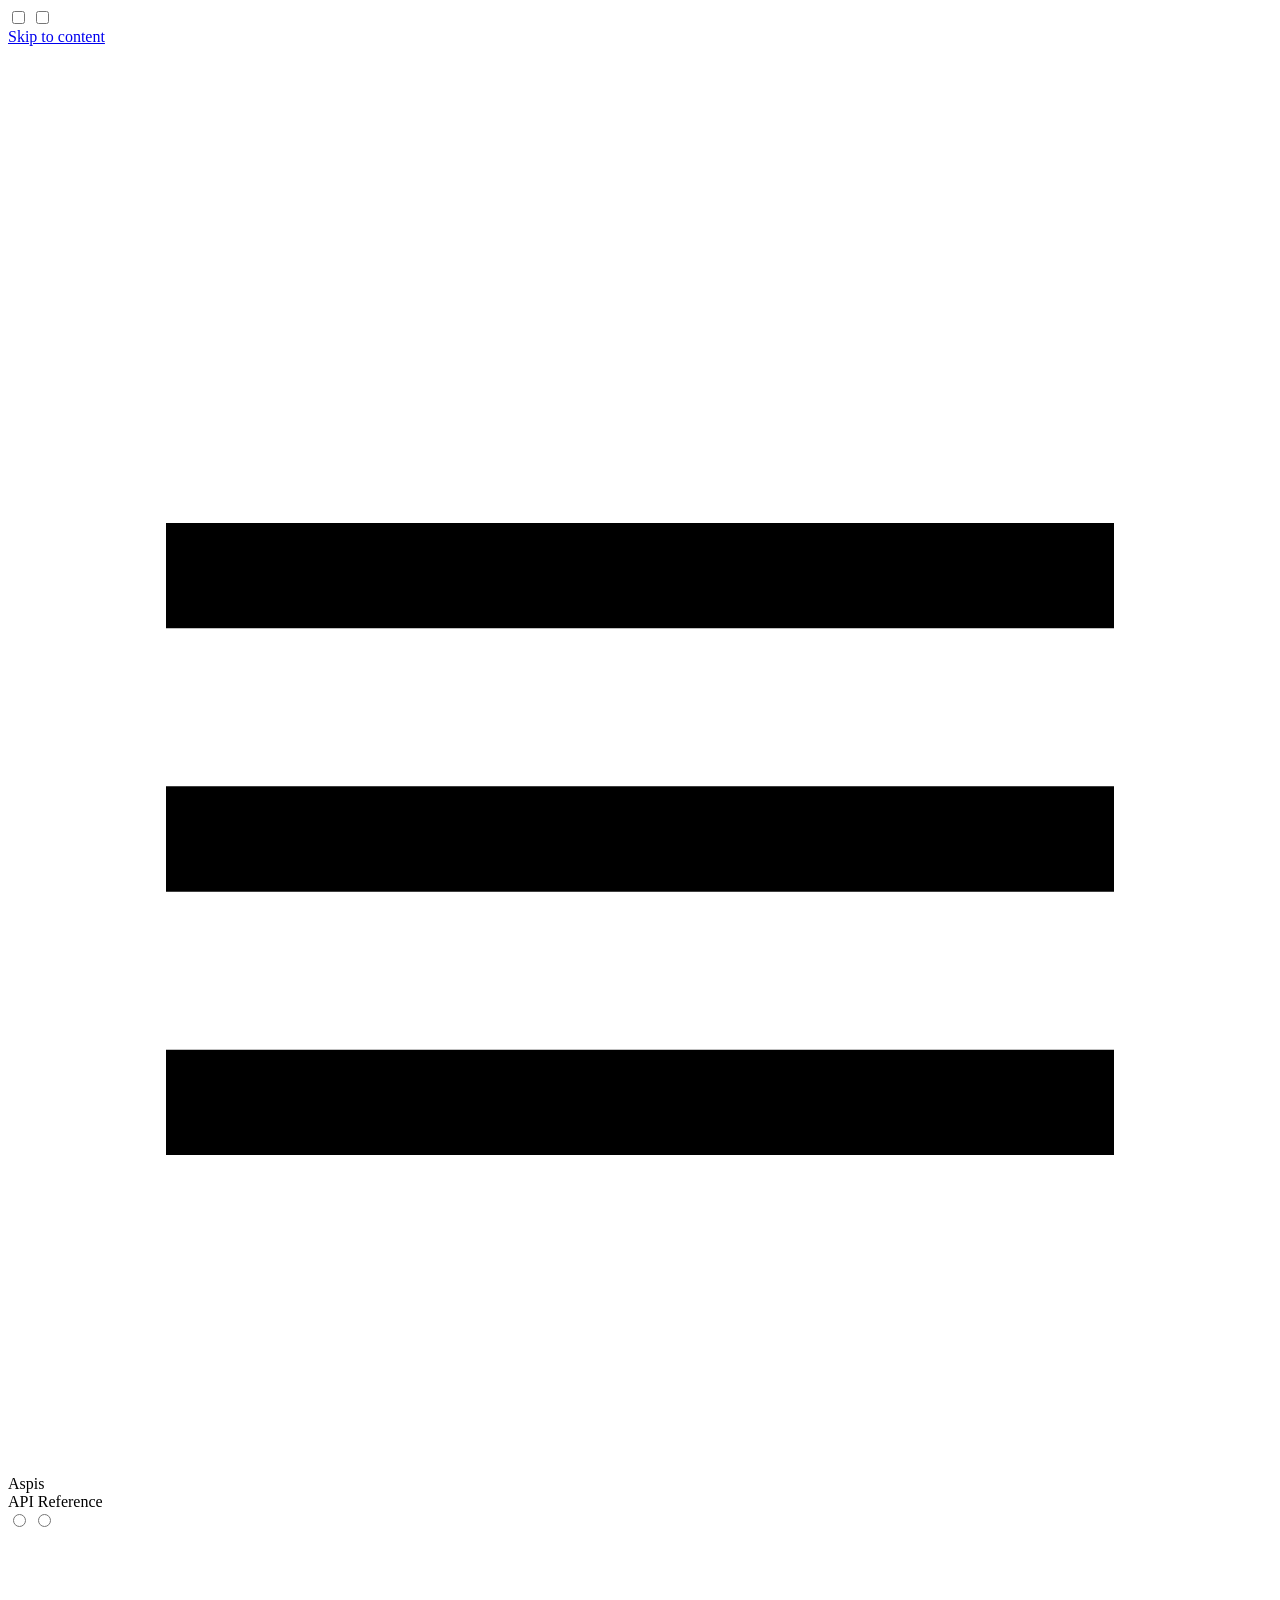
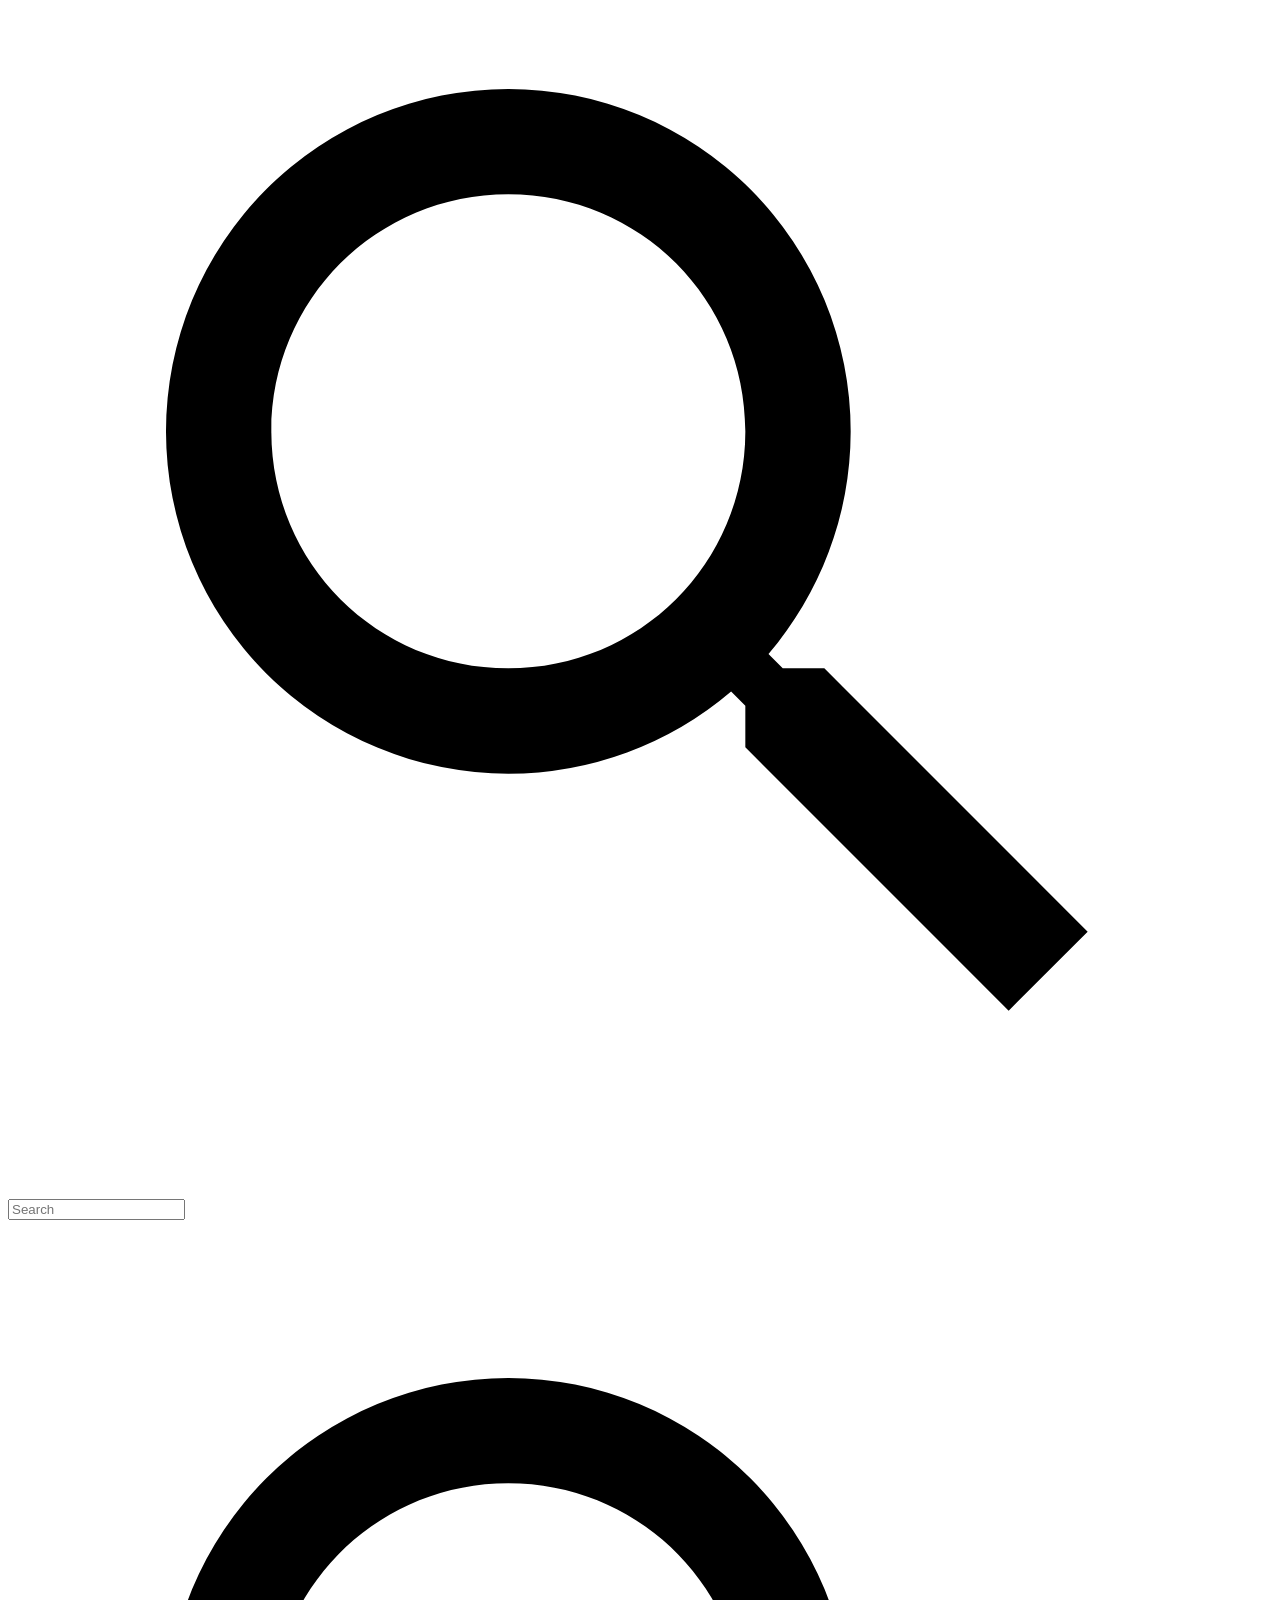
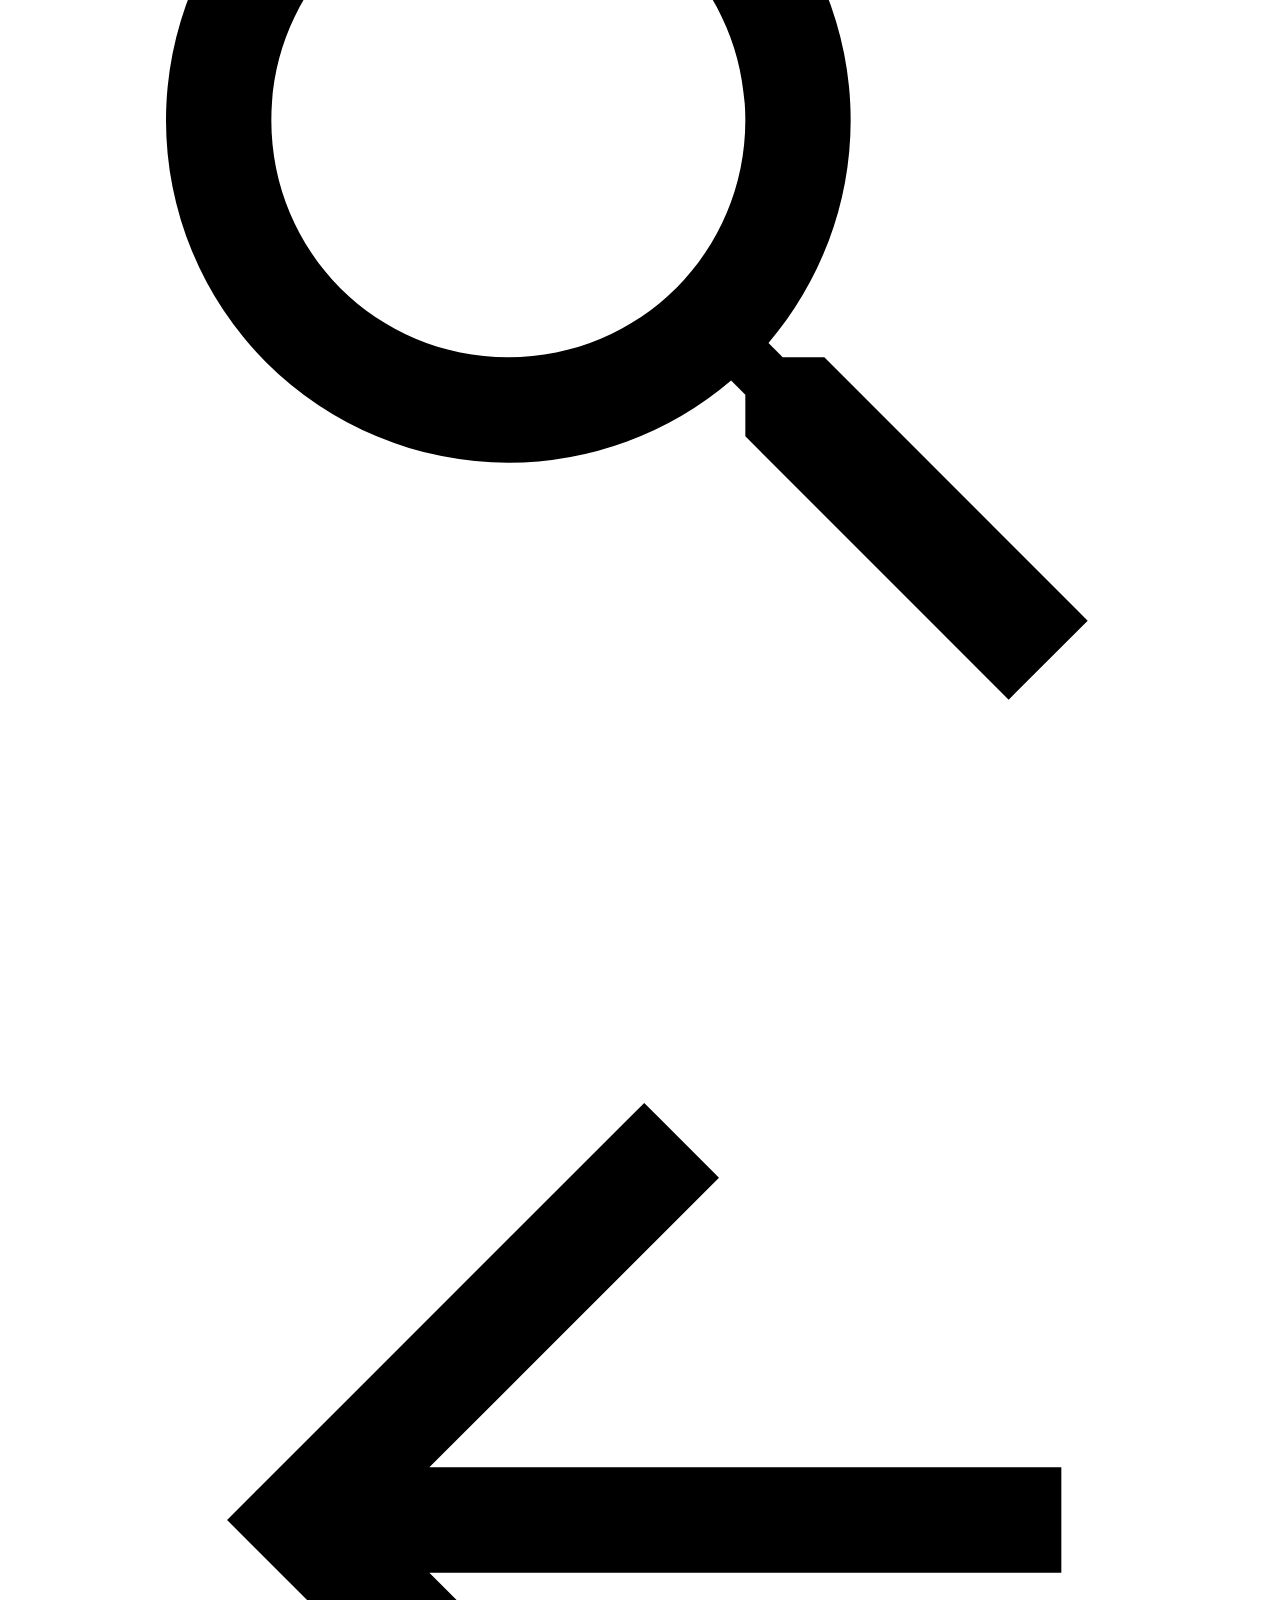
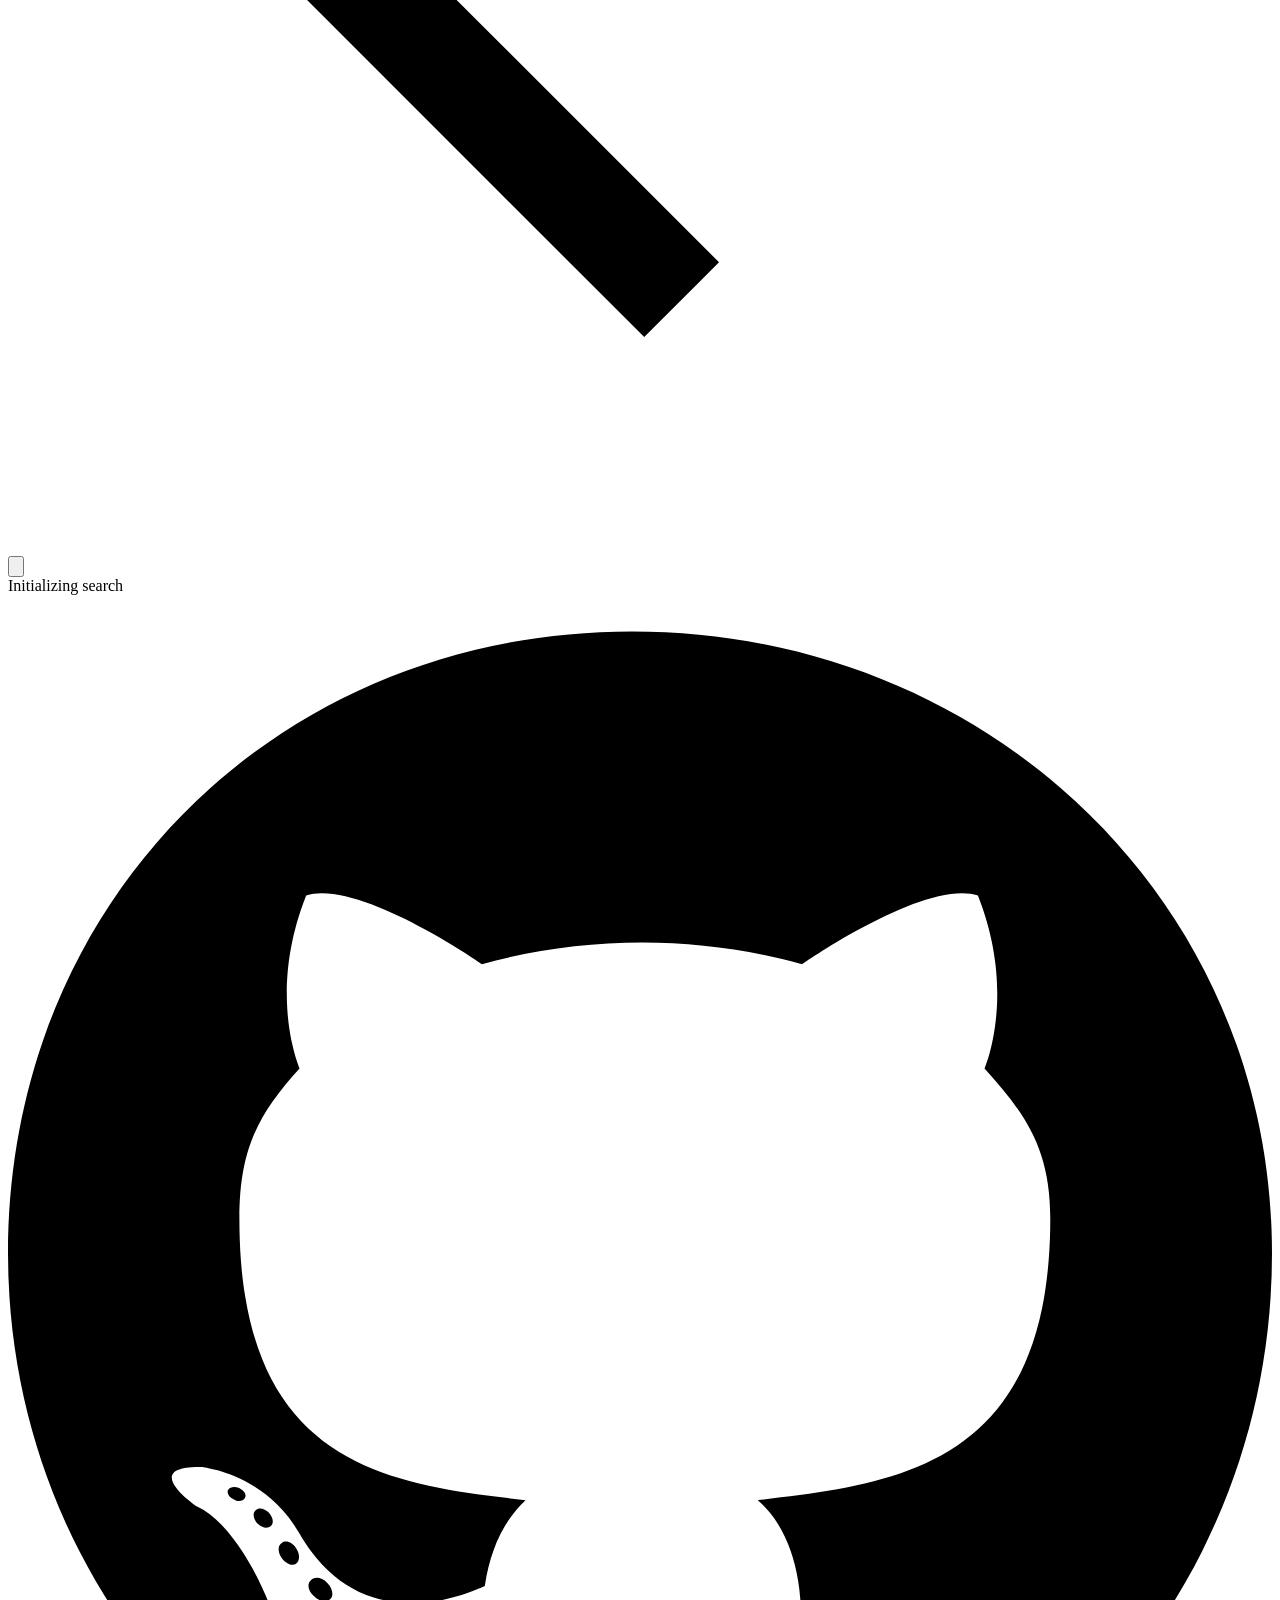
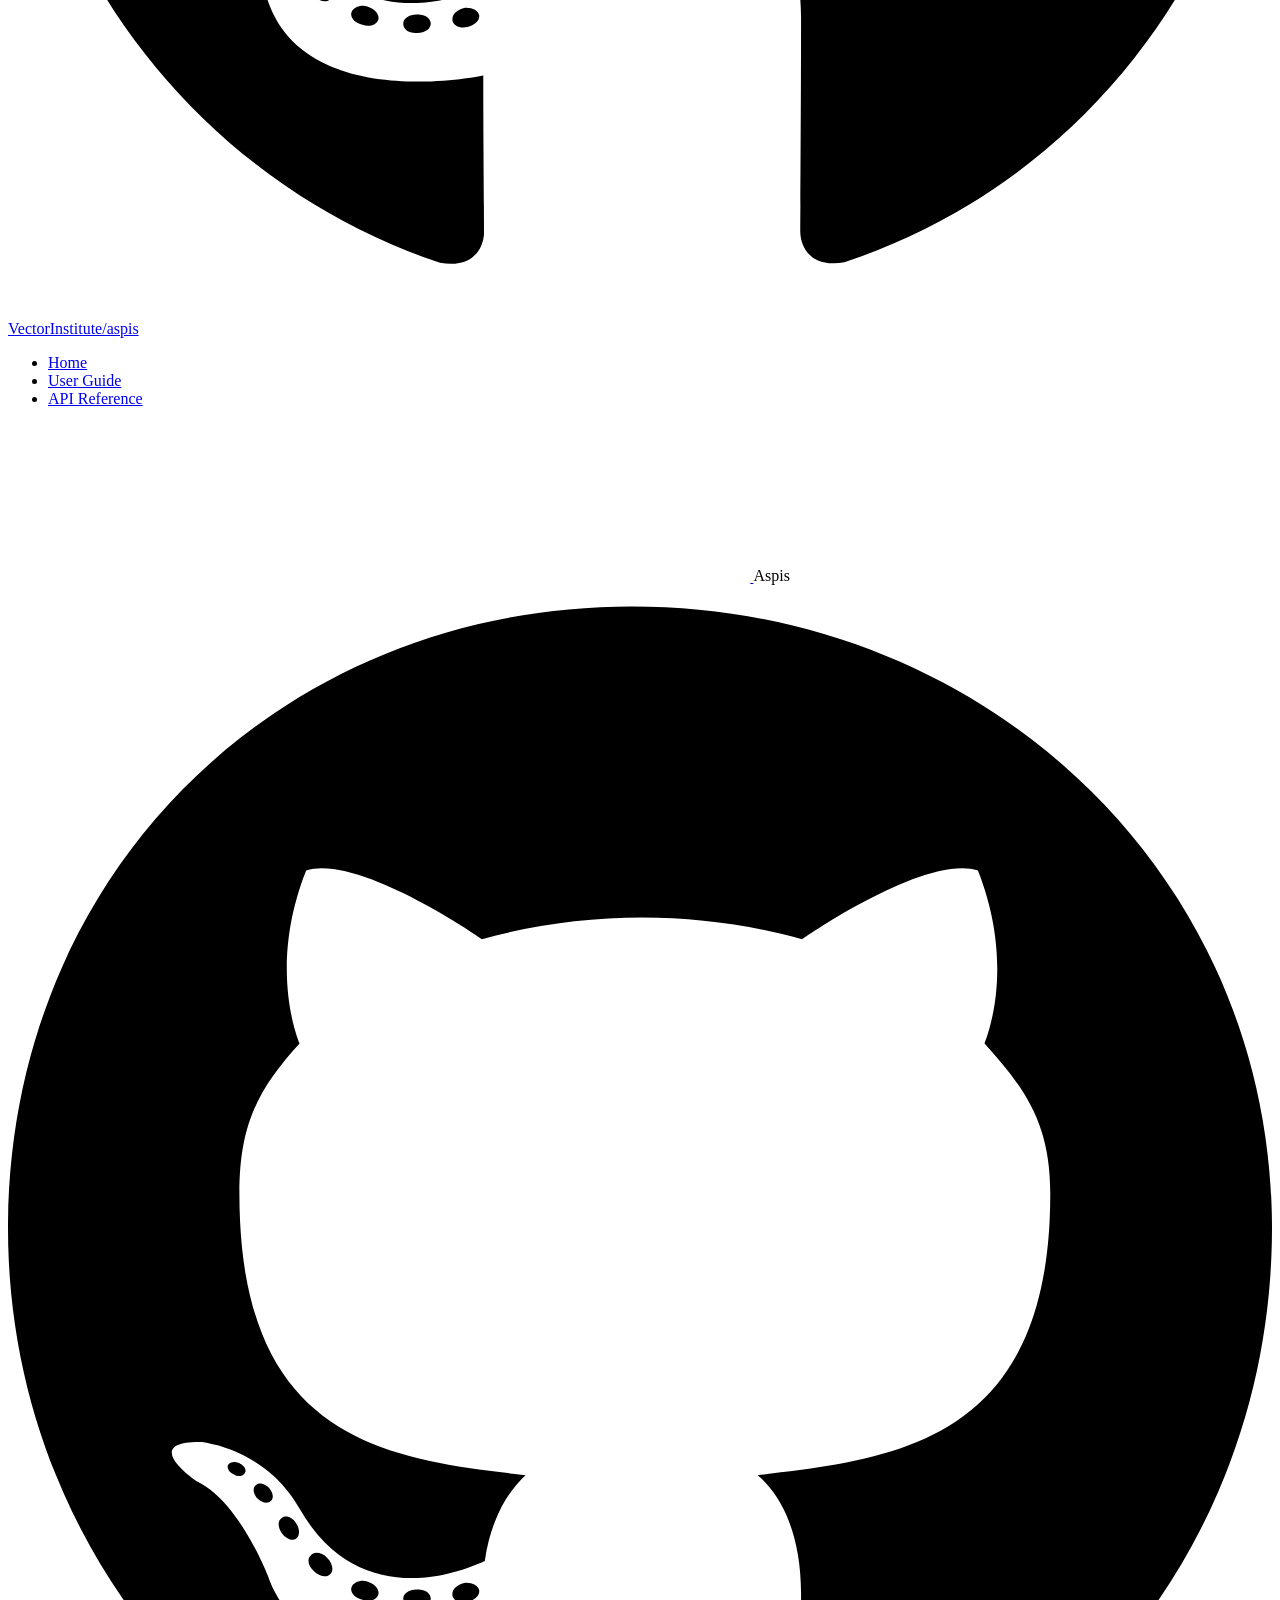
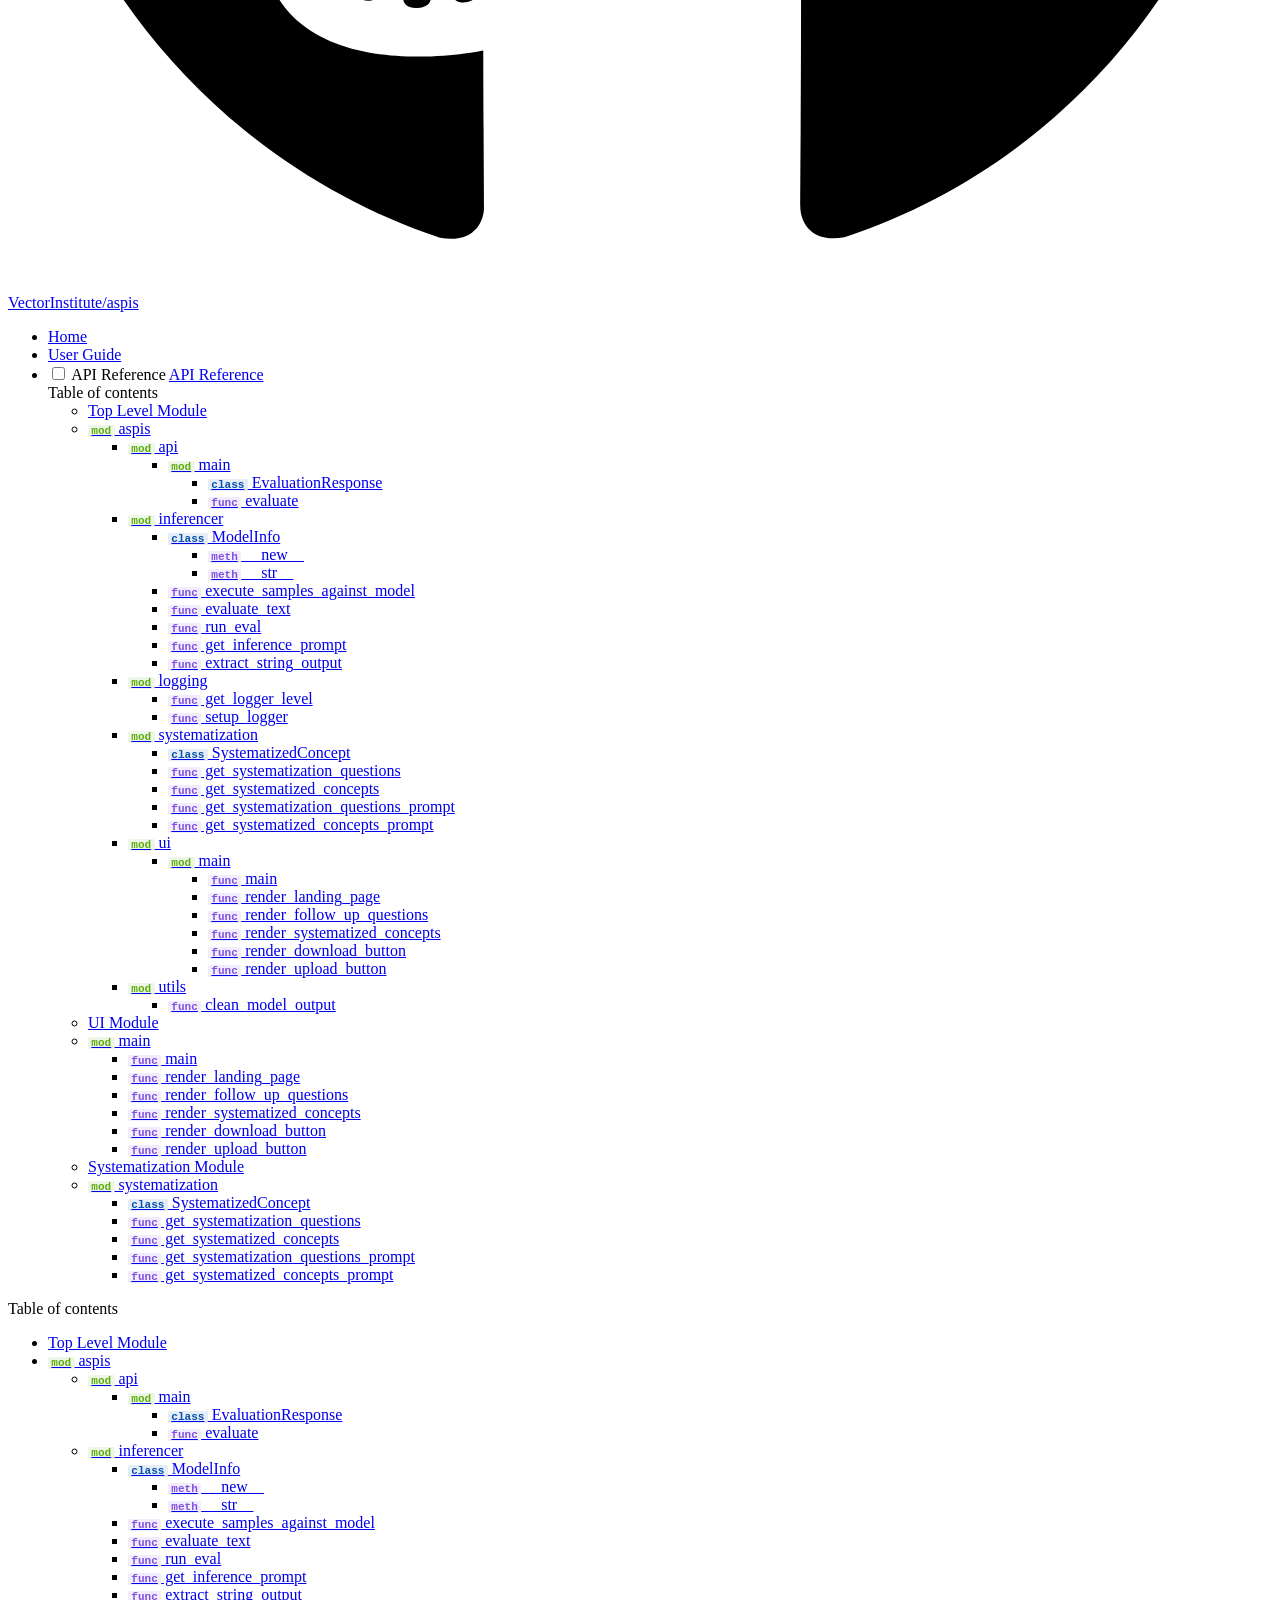
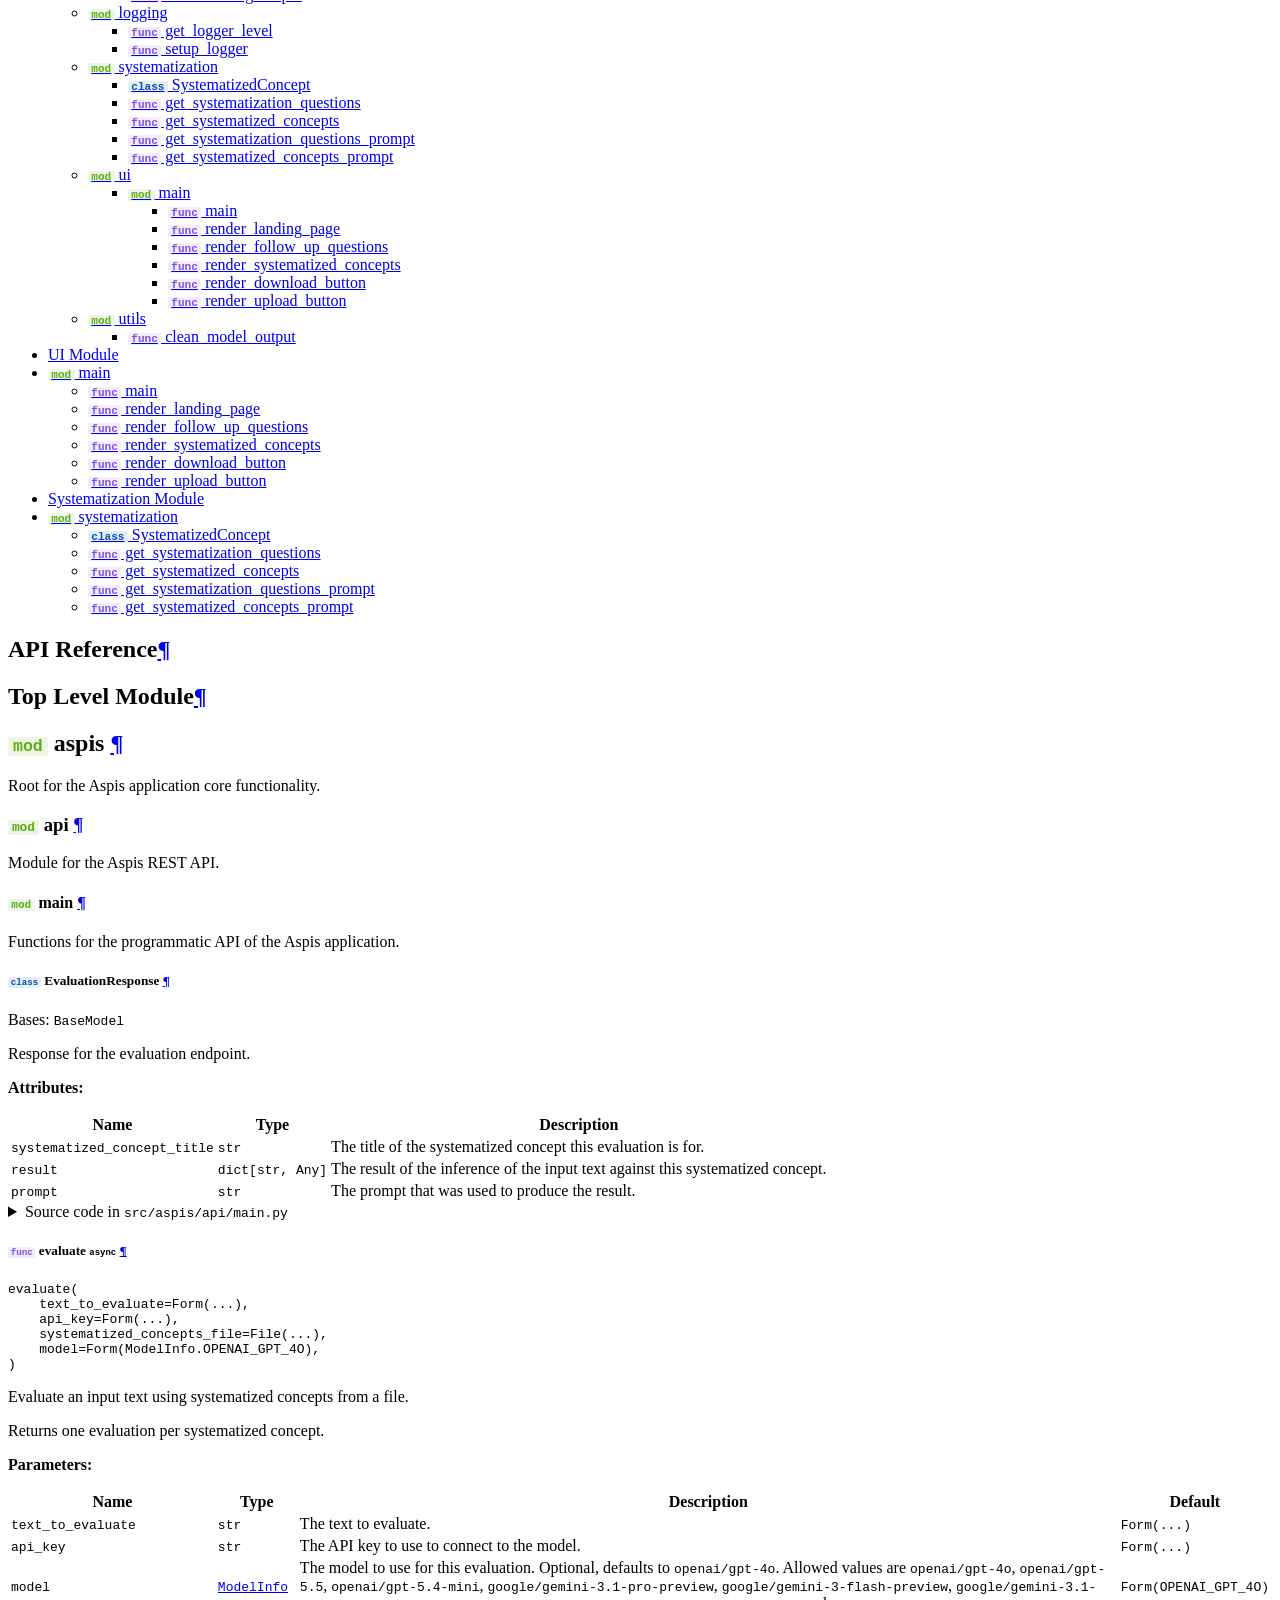
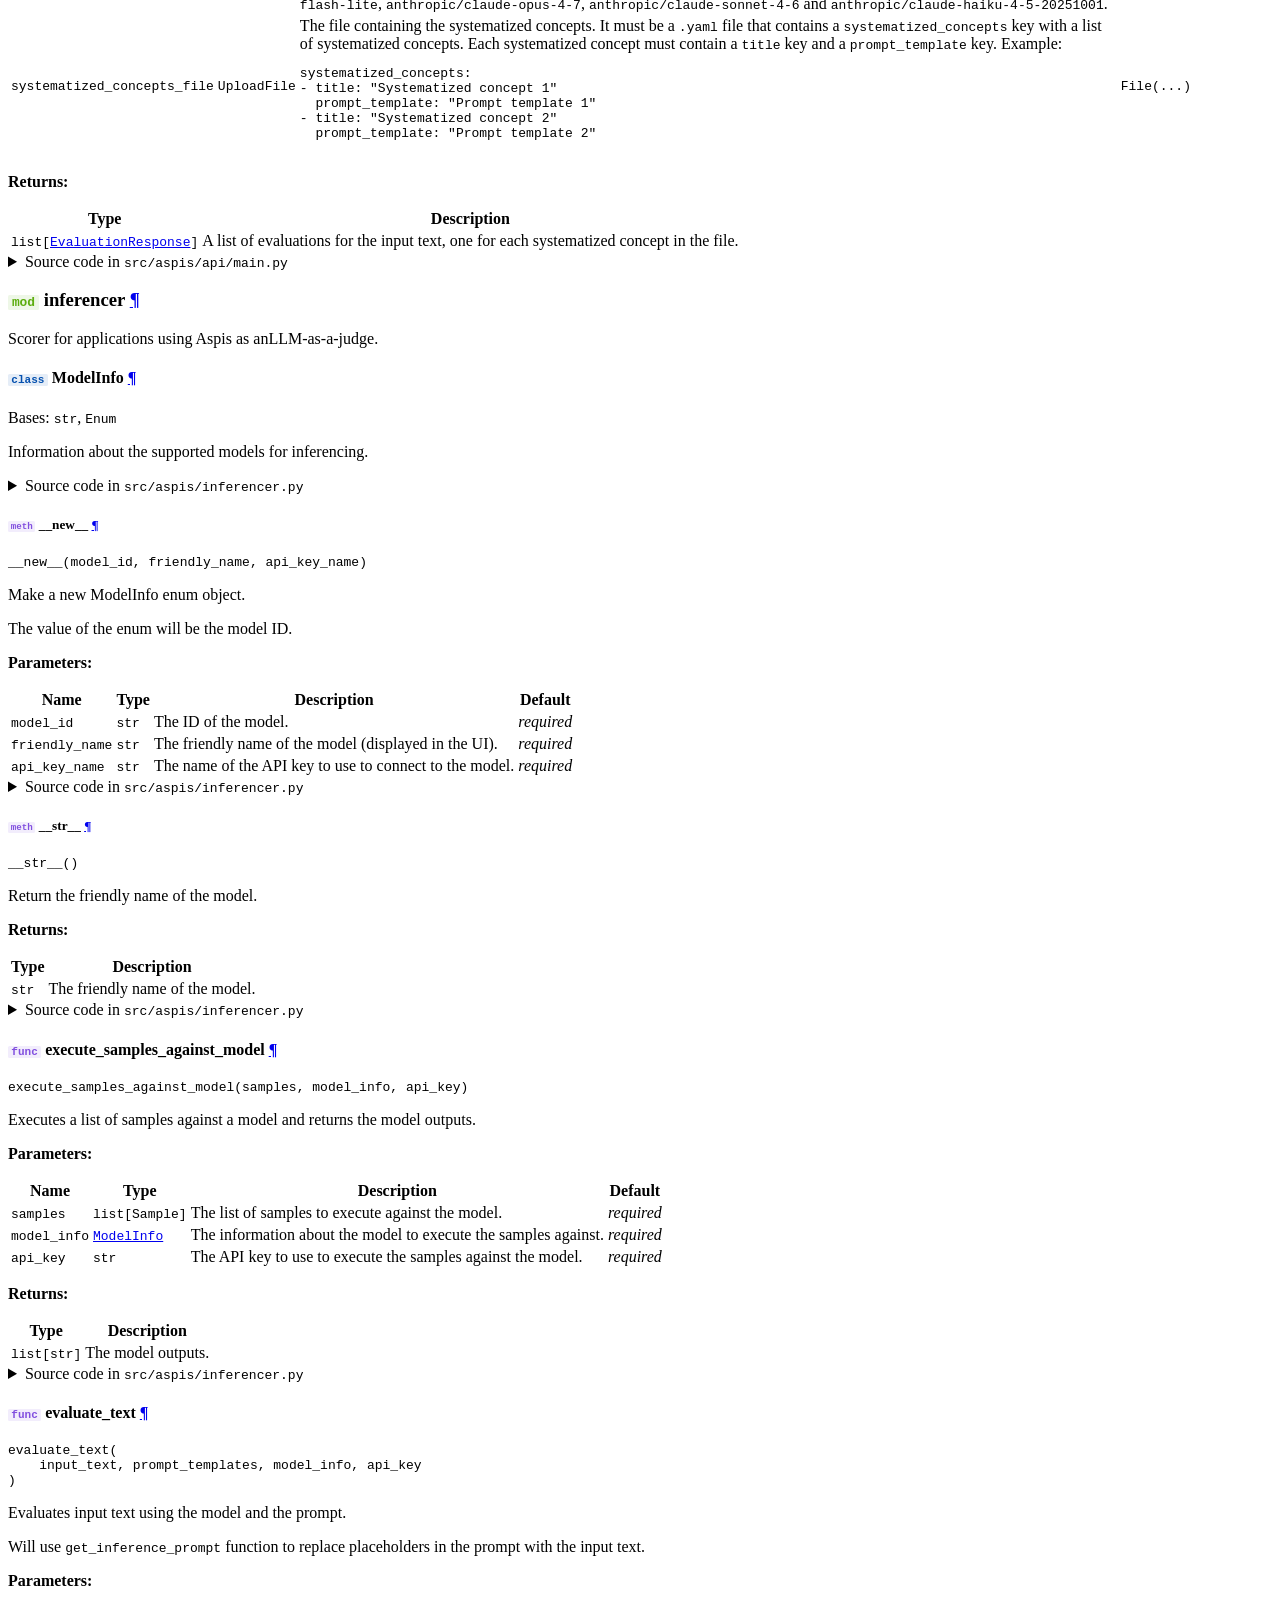
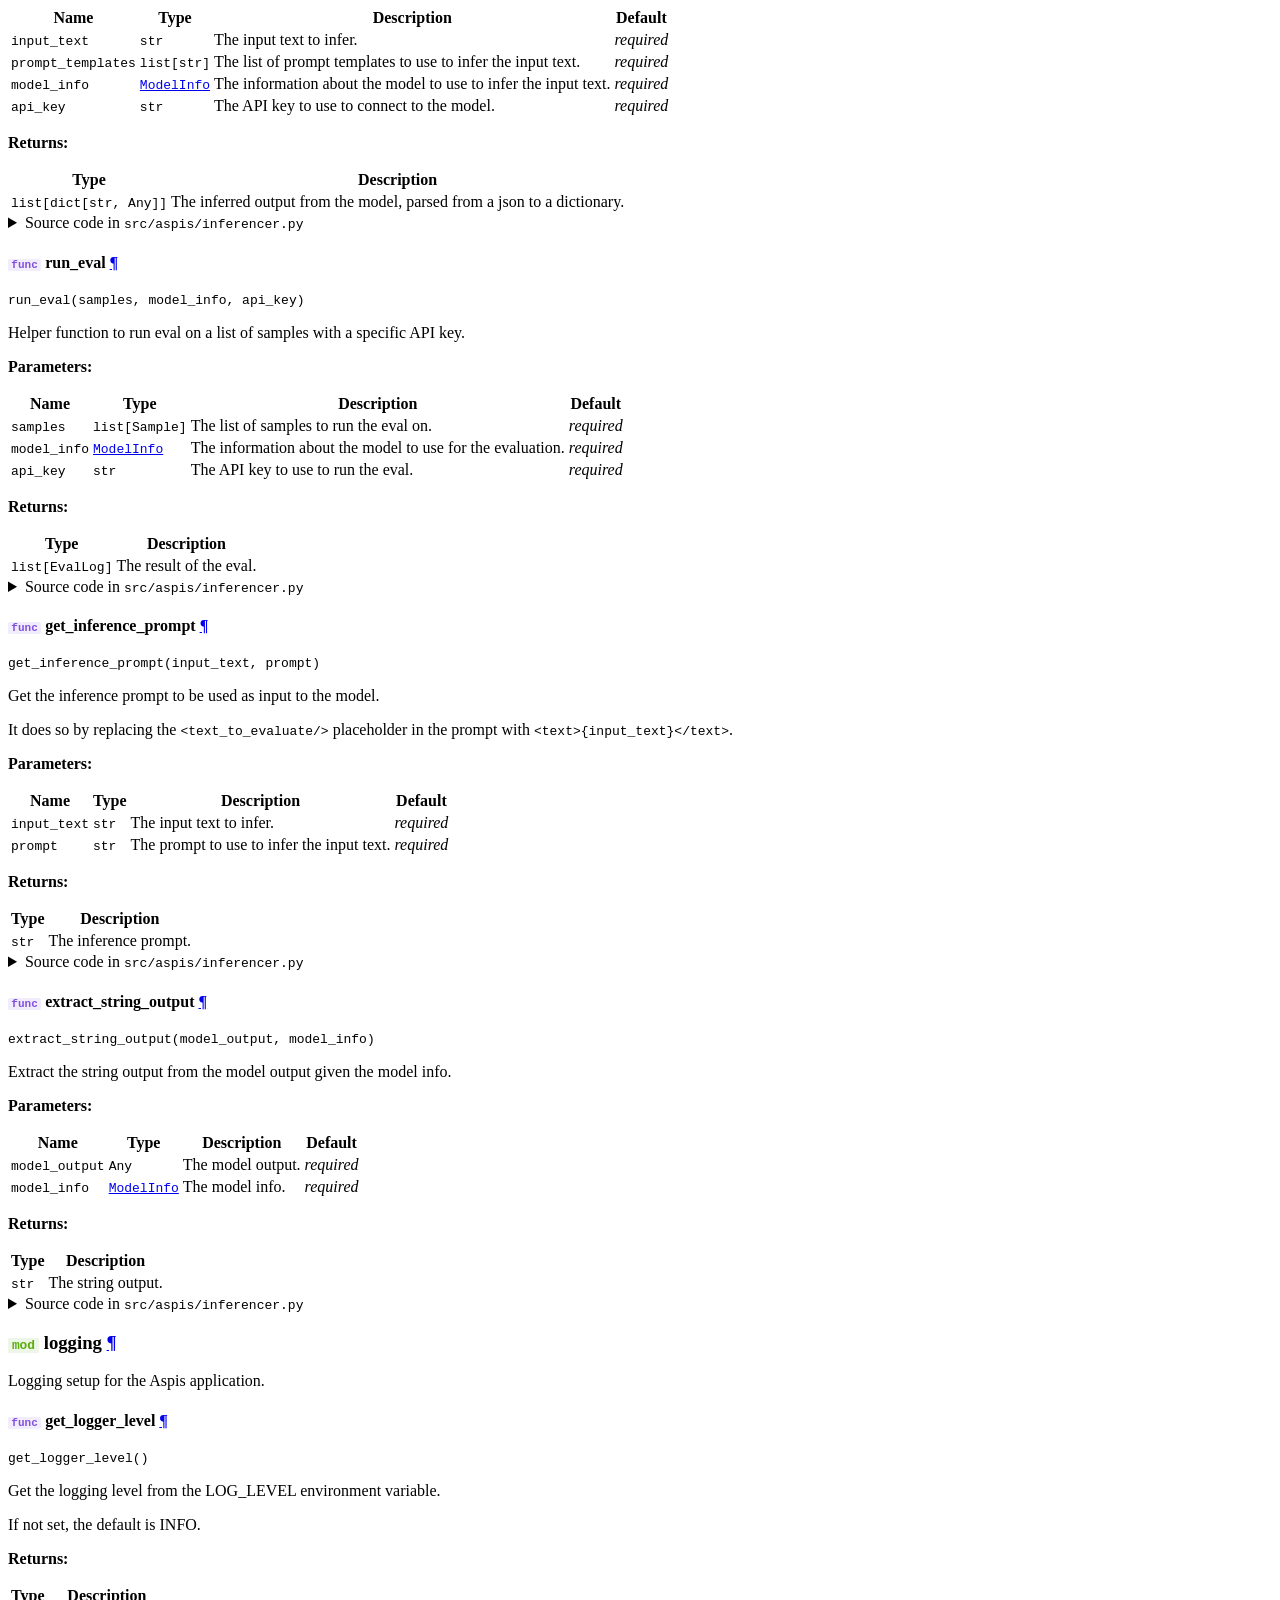
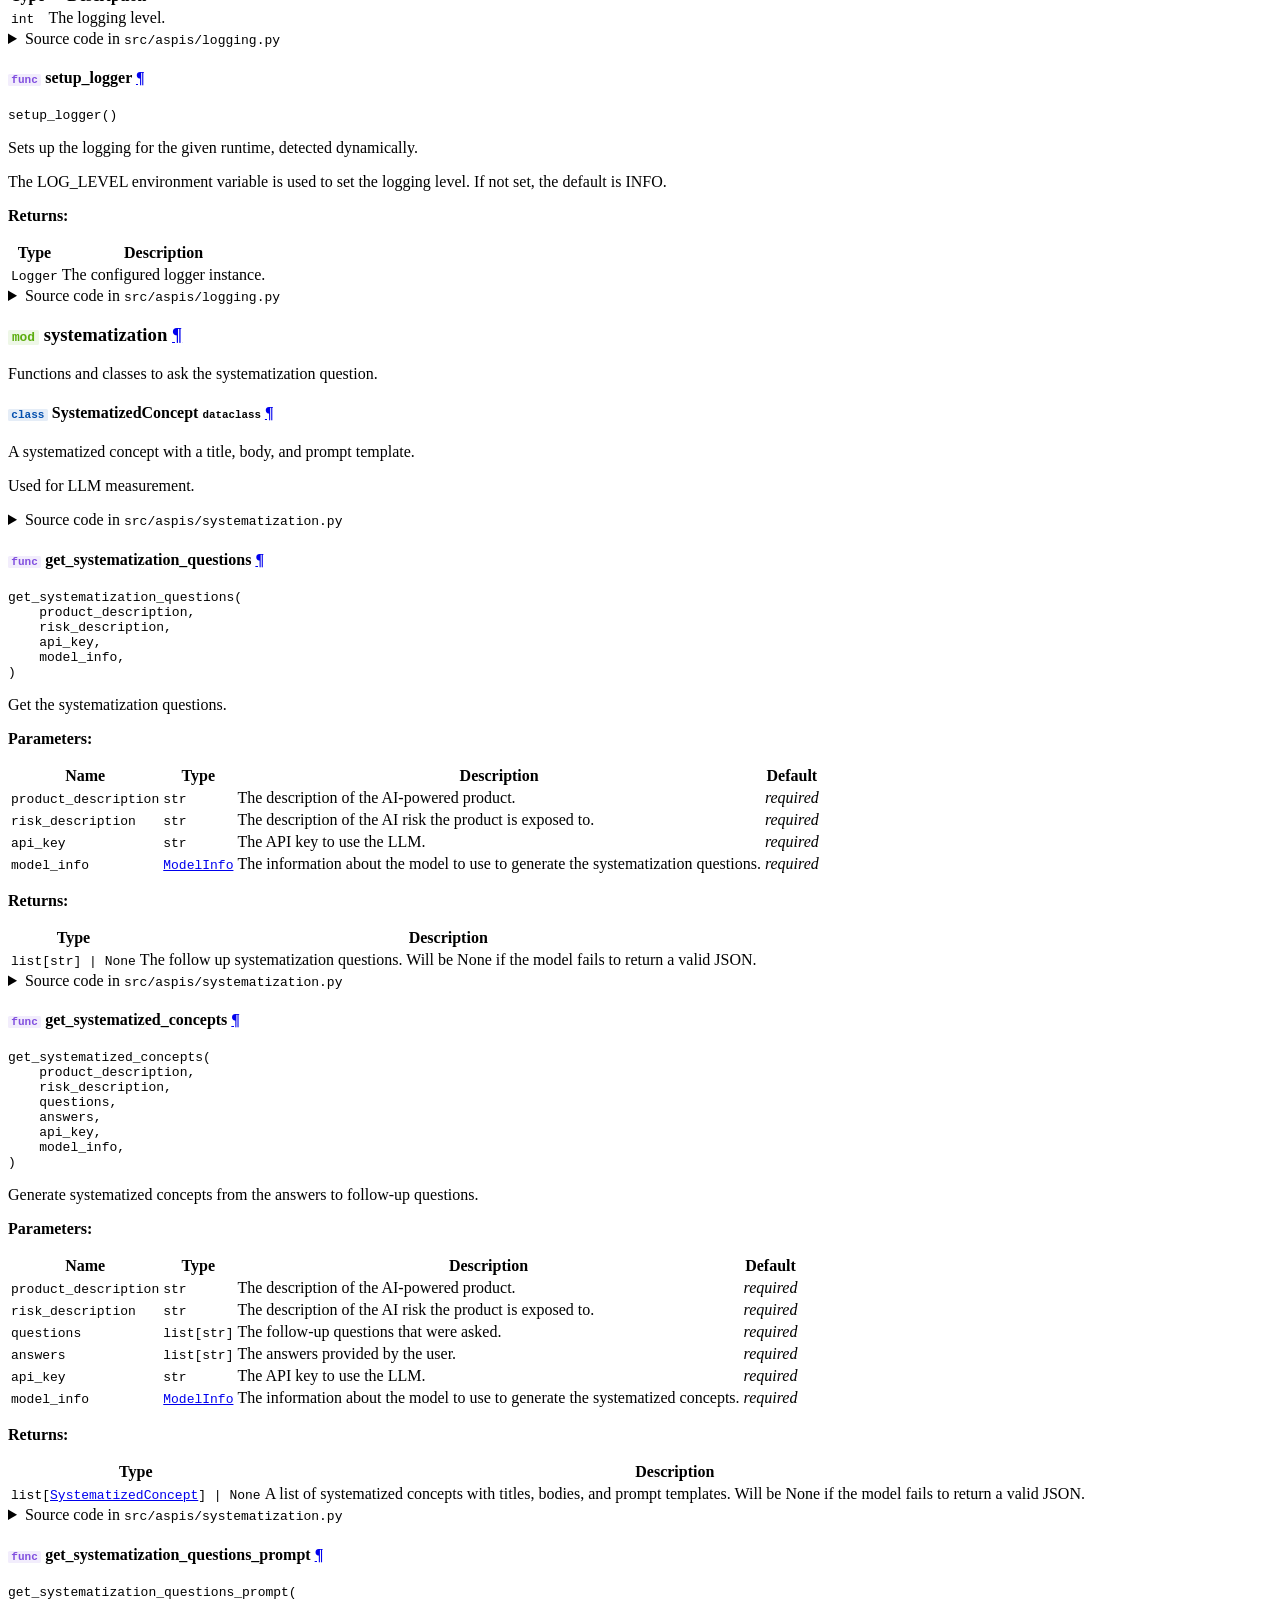
==== commit b5b3a8ad: "Deploying to gh-pages from @ VectorInstitute/aspis@67088460e26039c9c52c390095a64f9ab451b917 🚀" ====
--- a/api/index.html
+++ b/api/index.html
@@ -495,6 +495,39 @@
       <ul class="md-nav__list">
         
           <li class="md-nav__item">
+  <a href="#aspis.inferencer.ModelInfo" class="md-nav__link">
+    <span class="md-ellipsis">
+      <code class="doc-symbol doc-symbol-toc doc-symbol-class"></code>&nbsp;ModelInfo
+    </span>
+  </a>
+  
+    <nav class="md-nav" aria-label=" ModelInfo">
+      <ul class="md-nav__list">
+        
+          <li class="md-nav__item">
+  <a href="#aspis.inferencer.ModelInfo.__new__" class="md-nav__link">
+    <span class="md-ellipsis">
+      <code class="doc-symbol doc-symbol-toc doc-symbol-method"></code>&nbsp;__new__
+    </span>
+  </a>
+  
+</li>
+        
+          <li class="md-nav__item">
+  <a href="#aspis.inferencer.ModelInfo.__str__" class="md-nav__link">
+    <span class="md-ellipsis">
+      <code class="doc-symbol doc-symbol-toc doc-symbol-method"></code>&nbsp;__str__
+    </span>
+  </a>
+  
+</li>
+        
+      </ul>
+    </nav>
+  
+</li>
+        
+          <li class="md-nav__item">
   <a href="#aspis.inferencer.execute_samples_against_model" class="md-nav__link">
     <span class="md-ellipsis">
       <code class="doc-symbol doc-symbol-toc doc-symbol-function"></code>&nbsp;execute_samples_against_model
@@ -525,6 +558,15 @@
   <a href="#aspis.inferencer.get_inference_prompt" class="md-nav__link">
     <span class="md-ellipsis">
       <code class="doc-symbol doc-symbol-toc doc-symbol-function"></code>&nbsp;get_inference_prompt
+    </span>
+  </a>
+  
+</li>
+        
+          <li class="md-nav__item">
+  <a href="#aspis.inferencer.extract_string_output" class="md-nav__link">
+    <span class="md-ellipsis">
+      <code class="doc-symbol doc-symbol-toc doc-symbol-function"></code>&nbsp;extract_string_output
     </span>
   </a>
   
@@ -1000,6 +1042,39 @@
       <ul class="md-nav__list">
         
           <li class="md-nav__item">
+  <a href="#aspis.inferencer.ModelInfo" class="md-nav__link">
+    <span class="md-ellipsis">
+      <code class="doc-symbol doc-symbol-toc doc-symbol-class"></code>&nbsp;ModelInfo
+    </span>
+  </a>
+  
+    <nav class="md-nav" aria-label=" ModelInfo">
+      <ul class="md-nav__list">
+        
+          <li class="md-nav__item">
+  <a href="#aspis.inferencer.ModelInfo.__new__" class="md-nav__link">
+    <span class="md-ellipsis">
+      <code class="doc-symbol doc-symbol-toc doc-symbol-method"></code>&nbsp;__new__
+    </span>
+  </a>
+  
+</li>
+        
+          <li class="md-nav__item">
+  <a href="#aspis.inferencer.ModelInfo.__str__" class="md-nav__link">
+    <span class="md-ellipsis">
+      <code class="doc-symbol doc-symbol-toc doc-symbol-method"></code>&nbsp;__str__
+    </span>
+  </a>
+  
+</li>
+        
+      </ul>
+    </nav>
+  
+</li>
+        
+          <li class="md-nav__item">
   <a href="#aspis.inferencer.execute_samples_against_model" class="md-nav__link">
     <span class="md-ellipsis">
       <code class="doc-symbol doc-symbol-toc doc-symbol-function"></code>&nbsp;execute_samples_against_model
@@ -1030,6 +1105,15 @@
   <a href="#aspis.inferencer.get_inference_prompt" class="md-nav__link">
     <span class="md-ellipsis">
       <code class="doc-symbol doc-symbol-toc doc-symbol-function"></code>&nbsp;get_inference_prompt
+    </span>
+  </a>
+  
+</li>
+        
+          <li class="md-nav__item">
+  <a href="#aspis.inferencer.extract_string_output" class="md-nav__link">
+    <span class="md-ellipsis">
+      <code class="doc-symbol doc-symbol-toc doc-symbol-function"></code>&nbsp;extract_string_output
     </span>
   </a>
   
@@ -1655,7 +1739,7 @@
 </span><span id="__span-0-2"><a id="__codelineno-0-2" name="__codelineno-0-2" href="#__codelineno-0-2"></a>    <span class="n">text_to_evaluate</span><span class="o">=</span><span class="n">Form</span><span class="p">(</span><span class="o">...</span><span class="p">),</span>
 </span><span id="__span-0-3"><a id="__codelineno-0-3" name="__codelineno-0-3" href="#__codelineno-0-3"></a>    <span class="n">api_key</span><span class="o">=</span><span class="n">Form</span><span class="p">(</span><span class="o">...</span><span class="p">),</span>
 </span><span id="__span-0-4"><a id="__codelineno-0-4" name="__codelineno-0-4" href="#__codelineno-0-4"></a>    <span class="n">systematized_concepts_file</span><span class="o">=</span><span class="n">File</span><span class="p">(</span><span class="o">...</span><span class="p">),</span>
-</span><span id="__span-0-5"><a id="__codelineno-0-5" name="__codelineno-0-5" href="#__codelineno-0-5"></a>    <span class="n">model_name</span><span class="o">=</span><span class="n">Form</span><span class="p">(</span><span class="n">INFERENCE_MODEL</span><span class="p">),</span>
+</span><span id="__span-0-5"><a id="__codelineno-0-5" name="__codelineno-0-5" href="#__codelineno-0-5"></a>    <span class="n">model</span><span class="o">=</span><span class="n">Form</span><span class="p">(</span><span class="n">ModelInfo</span><span class="o">.</span><span class="n">OPENAI_GPT_4O</span><span class="p">),</span>
 </span><span id="__span-0-6"><a id="__codelineno-0-6" name="__codelineno-0-6" href="#__codelineno-0-6"></a><span class="p">)</span>
 </span></code></pre></div>
 
@@ -1710,19 +1794,23 @@
           </tr>
           <tr class="doc-section-item">
             <td>
-                <code>model_name</code>
-            </td>
-            <td>
-                  <code><span title="str">str</span></code>
-            </td>
-            <td>
-              <div class="doc-md-description">
-                <p>The name of the model to use for the evaluation. Optional,
-defaults to INFERENCE_MODEL.</p>
-              </div>
-            </td>
-            <td>
-                  <code><span title="fastapi.Form">Form</span>(<span title="aspis.inferencer.INFERENCE_MODEL">INFERENCE_MODEL</span>)</code>
+                <code>model</code>
+            </td>
+            <td>
+                  <code><a class="autorefs autorefs-internal" title="            ModelInfo (aspis.inferencer.ModelInfo)" href="#aspis.inferencer.ModelInfo">ModelInfo</a></code>
+            </td>
+            <td>
+              <div class="doc-md-description">
+                <p>The model to use for this evaluation. Optional,
+defaults to <code>openai/gpt-4o</code>. Allowed values are <code>openai/gpt-4o</code>,
+<code>openai/gpt-5.5</code>, <code>openai/gpt-5.4-mini</code>, <code>google/gemini-3.1-pro-preview</code>,
+<code>google/gemini-3-flash-preview</code>, <code>google/gemini-3.1-flash-lite</code>,
+<code>anthropic/claude-opus-4-7</code>, <code>anthropic/claude-sonnet-4-6</code>
+and <code>anthropic/claude-haiku-4-5-20251001</code>.</p>
+              </div>
+            </td>
+            <td>
+                  <code><span title="fastapi.Form">Form</span>(<span title="aspis.inferencer.ModelInfo.OPENAI_GPT_4O">OPENAI_GPT_4O</span>)</code>
             </td>
           </tr>
           <tr class="doc-section-item">
@@ -1852,12 +1940,16 @@
 <span class="normal"><a href="#__codelineno-0-102">102</a></span>
 <span class="normal"><a href="#__codelineno-0-103">103</a></span>
 <span class="normal"><a href="#__codelineno-0-104">104</a></span>
-<span class="normal"><a href="#__codelineno-0-105">105</a></span></pre></div></td><td class="code"><div><pre><span></span><code><span id="__span-0-33"><a id="__codelineno-0-33" name="__codelineno-0-33"></a><span class="nd">@app</span><span class="o">.</span><span class="n">post</span><span class="p">(</span><span class="s2">&quot;/evaluate_from_file&quot;</span><span class="p">)</span>
+<span class="normal"><a href="#__codelineno-0-105">105</a></span>
+<span class="normal"><a href="#__codelineno-0-106">106</a></span>
+<span class="normal"><a href="#__codelineno-0-107">107</a></span>
+<span class="normal"><a href="#__codelineno-0-108">108</a></span>
+<span class="normal"><a href="#__codelineno-0-109">109</a></span></pre></div></td><td class="code"><div><pre><span></span><code><span id="__span-0-33"><a id="__codelineno-0-33" name="__codelineno-0-33"></a><span class="nd">@app</span><span class="o">.</span><span class="n">post</span><span class="p">(</span><span class="s2">&quot;/evaluate_from_file&quot;</span><span class="p">)</span>
 </span><span id="__span-0-34"><a id="__codelineno-0-34" name="__codelineno-0-34"></a><span class="k">async</span> <span class="k">def</span><span class="w"> </span><span class="nf">evaluate</span><span class="p">(</span>
 </span><span id="__span-0-35"><a id="__codelineno-0-35" name="__codelineno-0-35"></a>    <span class="n">text_to_evaluate</span><span class="p">:</span> <span class="nb">str</span> <span class="o">=</span> <span class="n">Form</span><span class="p">(</span><span class="o">...</span><span class="p">),</span>
 </span><span id="__span-0-36"><a id="__codelineno-0-36" name="__codelineno-0-36"></a>    <span class="n">api_key</span><span class="p">:</span> <span class="nb">str</span> <span class="o">=</span> <span class="n">Form</span><span class="p">(</span><span class="o">...</span><span class="p">),</span>
 </span><span id="__span-0-37"><a id="__codelineno-0-37" name="__codelineno-0-37"></a>    <span class="n">systematized_concepts_file</span><span class="p">:</span> <span class="n">UploadFile</span> <span class="o">=</span> <span class="n">File</span><span class="p">(</span><span class="o">...</span><span class="p">),</span>  <span class="c1"># noqa: B008 mypy&#39;s false positive on File(...)</span>
-</span><span id="__span-0-38"><a id="__codelineno-0-38" name="__codelineno-0-38"></a>    <span class="n">model_name</span><span class="p">:</span> <span class="nb">str</span> <span class="o">=</span> <span class="n">Form</span><span class="p">(</span><span class="n">INFERENCE_MODEL</span><span class="p">),</span>
+</span><span id="__span-0-38"><a id="__codelineno-0-38" name="__codelineno-0-38"></a>    <span class="n">model</span><span class="p">:</span> <span class="n">ModelInfo</span> <span class="o">=</span> <span class="n">Form</span><span class="p">(</span><span class="n">ModelInfo</span><span class="o">.</span><span class="n">OPENAI_GPT_4O</span><span class="p">),</span>  <span class="c1"># noqa: B008 mypy&#39;s false positive on Form with default value</span>
 </span><span id="__span-0-39"><a id="__codelineno-0-39" name="__codelineno-0-39"></a><span class="p">)</span> <span class="o">-&gt;</span> <span class="nb">list</span><span class="p">[</span><span class="n">EvaluationResponse</span><span class="p">]:</span>
 </span><span id="__span-0-40"><a id="__codelineno-0-40" name="__codelineno-0-40"></a><span class="w">    </span><span class="sd">&quot;&quot;&quot;Evaluate an input text using systematized concepts from a file.</span>
 </span><span id="__span-0-41"><a id="__codelineno-0-41" name="__codelineno-0-41"></a>
@@ -1866,65 +1958,69 @@
 </span><span id="__span-0-44"><a id="__codelineno-0-44" name="__codelineno-0-44"></a><span class="sd">    Args:</span>
 </span><span id="__span-0-45"><a id="__codelineno-0-45" name="__codelineno-0-45"></a><span class="sd">        text_to_evaluate: The text to evaluate.</span>
 </span><span id="__span-0-46"><a id="__codelineno-0-46" name="__codelineno-0-46"></a><span class="sd">        api_key: The API key to use to connect to the model.</span>
-</span><span id="__span-0-47"><a id="__codelineno-0-47" name="__codelineno-0-47"></a><span class="sd">        model_name: The name of the model to use for the evaluation. Optional,</span>
-</span><span id="__span-0-48"><a id="__codelineno-0-48" name="__codelineno-0-48"></a><span class="sd">            defaults to INFERENCE_MODEL.</span>
-</span><span id="__span-0-49"><a id="__codelineno-0-49" name="__codelineno-0-49"></a><span class="sd">        systematized_concepts_file: The file containing the systematized concepts.</span>
-</span><span id="__span-0-50"><a id="__codelineno-0-50" name="__codelineno-0-50"></a><span class="sd">            It must be a `.yaml` file that contains a `systematized_concepts` key</span>
-</span><span id="__span-0-51"><a id="__codelineno-0-51" name="__codelineno-0-51"></a><span class="sd">            with a list of systematized concepts. Each systematized concept must</span>
-</span><span id="__span-0-52"><a id="__codelineno-0-52" name="__codelineno-0-52"></a><span class="sd">            contain a `title` key and a `prompt_template` key. Example:</span>
-</span><span id="__span-0-53"><a id="__codelineno-0-53" name="__codelineno-0-53"></a><span class="sd">            \n</span>
-</span><span id="__span-0-54"><a id="__codelineno-0-54" name="__codelineno-0-54"></a><span class="sd">                systematized_concepts:</span>
-</span><span id="__span-0-55"><a id="__codelineno-0-55" name="__codelineno-0-55"></a><span class="sd">                - title: &quot;Systematized concept 1&quot;</span>
-</span><span id="__span-0-56"><a id="__codelineno-0-56" name="__codelineno-0-56"></a><span class="sd">                  prompt_template: &quot;Prompt template 1&quot;</span>
-</span><span id="__span-0-57"><a id="__codelineno-0-57" name="__codelineno-0-57"></a><span class="sd">                - title: &quot;Systematized concept 2&quot;</span>
-</span><span id="__span-0-58"><a id="__codelineno-0-58" name="__codelineno-0-58"></a><span class="sd">                  prompt_template: &quot;Prompt template 2&quot;</span>
-</span><span id="__span-0-59"><a id="__codelineno-0-59" name="__codelineno-0-59"></a>
-</span><span id="__span-0-60"><a id="__codelineno-0-60" name="__codelineno-0-60"></a><span class="sd">    Returns:</span>
-</span><span id="__span-0-61"><a id="__codelineno-0-61" name="__codelineno-0-61"></a><span class="sd">        A list of evaluations for the input text, one for each systematized concept</span>
-</span><span id="__span-0-62"><a id="__codelineno-0-62" name="__codelineno-0-62"></a><span class="sd">            in the file.</span>
-</span><span id="__span-0-63"><a id="__codelineno-0-63" name="__codelineno-0-63"></a><span class="sd">    &quot;&quot;&quot;</span>
-</span><span id="__span-0-64"><a id="__codelineno-0-64" name="__codelineno-0-64"></a>    <span class="k">try</span><span class="p">:</span>
-</span><span id="__span-0-65"><a id="__codelineno-0-65" name="__codelineno-0-65"></a>        <span class="n">file_content</span> <span class="o">=</span> <span class="k">await</span> <span class="n">systematized_concepts_file</span><span class="o">.</span><span class="n">read</span><span class="p">()</span>
-</span><span id="__span-0-66"><a id="__codelineno-0-66" name="__codelineno-0-66"></a>        <span class="n">file_text</span> <span class="o">=</span> <span class="n">file_content</span><span class="o">.</span><span class="n">decode</span><span class="p">(</span><span class="s2">&quot;utf-8&quot;</span><span class="p">)</span>
-</span><span id="__span-0-67"><a id="__codelineno-0-67" name="__codelineno-0-67"></a>
-</span><span id="__span-0-68"><a id="__codelineno-0-68" name="__codelineno-0-68"></a>        <span class="n">systematized_concepts_file_content</span> <span class="o">=</span> <span class="n">yaml</span><span class="o">.</span><span class="n">safe_load</span><span class="p">(</span><span class="n">file_text</span><span class="p">)</span>
-</span><span id="__span-0-69"><a id="__codelineno-0-69" name="__codelineno-0-69"></a>
-</span><span id="__span-0-70"><a id="__codelineno-0-70" name="__codelineno-0-70"></a>        <span class="k">assert</span> <span class="s2">&quot;systematized_concepts&quot;</span> <span class="ow">in</span> <span class="n">systematized_concepts_file_content</span><span class="p">,</span> <span class="p">(</span>
-</span><span id="__span-0-71"><a id="__codelineno-0-71" name="__codelineno-0-71"></a>            <span class="s2">&quot;The file must contain a &#39;systematized_concepts&#39; key&quot;</span>
-</span><span id="__span-0-72"><a id="__codelineno-0-72" name="__codelineno-0-72"></a>        <span class="p">)</span>
+</span><span id="__span-0-47"><a id="__codelineno-0-47" name="__codelineno-0-47"></a><span class="sd">        model: The model to use for this evaluation. Optional,</span>
+</span><span id="__span-0-48"><a id="__codelineno-0-48" name="__codelineno-0-48"></a><span class="sd">            defaults to `openai/gpt-4o`. Allowed values are `openai/gpt-4o`,</span>
+</span><span id="__span-0-49"><a id="__codelineno-0-49" name="__codelineno-0-49"></a><span class="sd">            `openai/gpt-5.5`, `openai/gpt-5.4-mini`, `google/gemini-3.1-pro-preview`,</span>
+</span><span id="__span-0-50"><a id="__codelineno-0-50" name="__codelineno-0-50"></a><span class="sd">            `google/gemini-3-flash-preview`, `google/gemini-3.1-flash-lite`,</span>
+</span><span id="__span-0-51"><a id="__codelineno-0-51" name="__codelineno-0-51"></a><span class="sd">            `anthropic/claude-opus-4-7`, `anthropic/claude-sonnet-4-6`</span>
+</span><span id="__span-0-52"><a id="__codelineno-0-52" name="__codelineno-0-52"></a><span class="sd">            and `anthropic/claude-haiku-4-5-20251001`.</span>
+</span><span id="__span-0-53"><a id="__codelineno-0-53" name="__codelineno-0-53"></a><span class="sd">        systematized_concepts_file: The file containing the systematized concepts.</span>
+</span><span id="__span-0-54"><a id="__codelineno-0-54" name="__codelineno-0-54"></a><span class="sd">            It must be a `.yaml` file that contains a `systematized_concepts` key</span>
+</span><span id="__span-0-55"><a id="__codelineno-0-55" name="__codelineno-0-55"></a><span class="sd">            with a list of systematized concepts. Each systematized concept must</span>
+</span><span id="__span-0-56"><a id="__codelineno-0-56" name="__codelineno-0-56"></a><span class="sd">            contain a `title` key and a `prompt_template` key. Example:</span>
+</span><span id="__span-0-57"><a id="__codelineno-0-57" name="__codelineno-0-57"></a><span class="sd">            \n</span>
+</span><span id="__span-0-58"><a id="__codelineno-0-58" name="__codelineno-0-58"></a><span class="sd">                systematized_concepts:</span>
+</span><span id="__span-0-59"><a id="__codelineno-0-59" name="__codelineno-0-59"></a><span class="sd">                - title: &quot;Systematized concept 1&quot;</span>
+</span><span id="__span-0-60"><a id="__codelineno-0-60" name="__codelineno-0-60"></a><span class="sd">                  prompt_template: &quot;Prompt template 1&quot;</span>
+</span><span id="__span-0-61"><a id="__codelineno-0-61" name="__codelineno-0-61"></a><span class="sd">                - title: &quot;Systematized concept 2&quot;</span>
+</span><span id="__span-0-62"><a id="__codelineno-0-62" name="__codelineno-0-62"></a><span class="sd">                  prompt_template: &quot;Prompt template 2&quot;</span>
+</span><span id="__span-0-63"><a id="__codelineno-0-63" name="__codelineno-0-63"></a>
+</span><span id="__span-0-64"><a id="__codelineno-0-64" name="__codelineno-0-64"></a><span class="sd">    Returns:</span>
+</span><span id="__span-0-65"><a id="__codelineno-0-65" name="__codelineno-0-65"></a><span class="sd">        A list of evaluations for the input text, one for each systematized concept</span>
+</span><span id="__span-0-66"><a id="__codelineno-0-66" name="__codelineno-0-66"></a><span class="sd">            in the file.</span>
+</span><span id="__span-0-67"><a id="__codelineno-0-67" name="__codelineno-0-67"></a><span class="sd">    &quot;&quot;&quot;</span>
+</span><span id="__span-0-68"><a id="__codelineno-0-68" name="__codelineno-0-68"></a>    <span class="k">try</span><span class="p">:</span>
+</span><span id="__span-0-69"><a id="__codelineno-0-69" name="__codelineno-0-69"></a>        <span class="n">file_content</span> <span class="o">=</span> <span class="k">await</span> <span class="n">systematized_concepts_file</span><span class="o">.</span><span class="n">read</span><span class="p">()</span>
+</span><span id="__span-0-70"><a id="__codelineno-0-70" name="__codelineno-0-70"></a>        <span class="n">file_text</span> <span class="o">=</span> <span class="n">file_content</span><span class="o">.</span><span class="n">decode</span><span class="p">(</span><span class="s2">&quot;utf-8&quot;</span><span class="p">)</span>
+</span><span id="__span-0-71"><a id="__codelineno-0-71" name="__codelineno-0-71"></a>
+</span><span id="__span-0-72"><a id="__codelineno-0-72" name="__codelineno-0-72"></a>        <span class="n">systematized_concepts_file_content</span> <span class="o">=</span> <span class="n">yaml</span><span class="o">.</span><span class="n">safe_load</span><span class="p">(</span><span class="n">file_text</span><span class="p">)</span>
 </span><span id="__span-0-73"><a id="__codelineno-0-73" name="__codelineno-0-73"></a>
-</span><span id="__span-0-74"><a id="__codelineno-0-74" name="__codelineno-0-74"></a>        <span class="n">systematized_concepts</span> <span class="o">=</span> <span class="n">systematized_concepts_file_content</span><span class="p">[</span><span class="s2">&quot;systematized_concepts&quot;</span><span class="p">]</span>
-</span><span id="__span-0-75"><a id="__codelineno-0-75" name="__codelineno-0-75"></a>
-</span><span id="__span-0-76"><a id="__codelineno-0-76" name="__codelineno-0-76"></a>        <span class="n">prompt_templates</span> <span class="o">=</span> <span class="p">[]</span>
-</span><span id="__span-0-77"><a id="__codelineno-0-77" name="__codelineno-0-77"></a>        <span class="k">for</span> <span class="n">systematized_concept</span> <span class="ow">in</span> <span class="n">systematized_concepts</span><span class="p">:</span>
-</span><span id="__span-0-78"><a id="__codelineno-0-78" name="__codelineno-0-78"></a>            <span class="k">assert</span> <span class="s2">&quot;title&quot;</span> <span class="ow">in</span> <span class="n">systematized_concept</span><span class="p">,</span> <span class="s2">&quot;Systematized concepts must contain a &#39;title&#39; key&quot;</span>
-</span><span id="__span-0-79"><a id="__codelineno-0-79" name="__codelineno-0-79"></a>            <span class="k">assert</span> <span class="s2">&quot;prompt_template&quot;</span> <span class="ow">in</span> <span class="n">systematized_concept</span><span class="p">,</span> <span class="p">(</span>
-</span><span id="__span-0-80"><a id="__codelineno-0-80" name="__codelineno-0-80"></a>                <span class="s2">&quot;Systematized concepts must contain a &#39;prompt_template&#39; key&quot;</span>
-</span><span id="__span-0-81"><a id="__codelineno-0-81" name="__codelineno-0-81"></a>            <span class="p">)</span>
-</span><span id="__span-0-82"><a id="__codelineno-0-82" name="__codelineno-0-82"></a>            <span class="n">prompt_templates</span><span class="o">.</span><span class="n">append</span><span class="p">(</span><span class="n">systematized_concept</span><span class="p">[</span><span class="s2">&quot;prompt_template&quot;</span><span class="p">])</span>
-</span><span id="__span-0-83"><a id="__codelineno-0-83" name="__codelineno-0-83"></a>
-</span><span id="__span-0-84"><a id="__codelineno-0-84" name="__codelineno-0-84"></a>        <span class="n">logger</span><span class="o">.</span><span class="n">info</span><span class="p">(</span><span class="s2">&quot;</span><span class="si">%s</span><span class="s2">: Evaluating input text against all concepts...&quot;</span><span class="p">,</span> <span class="n">datetime</span><span class="o">.</span><span class="n">datetime</span><span class="o">.</span><span class="n">now</span><span class="p">())</span>
-</span><span id="__span-0-85"><a id="__codelineno-0-85" name="__codelineno-0-85"></a>
-</span><span id="__span-0-86"><a id="__codelineno-0-86" name="__codelineno-0-86"></a>        <span class="n">results</span> <span class="o">=</span> <span class="n">evaluate_text</span><span class="p">(</span><span class="n">text_to_evaluate</span><span class="p">,</span> <span class="n">prompt_templates</span><span class="p">,</span> <span class="n">model_name</span><span class="p">,</span> <span class="n">api_key</span><span class="p">)</span>
+</span><span id="__span-0-74"><a id="__codelineno-0-74" name="__codelineno-0-74"></a>        <span class="k">assert</span> <span class="s2">&quot;systematized_concepts&quot;</span> <span class="ow">in</span> <span class="n">systematized_concepts_file_content</span><span class="p">,</span> <span class="p">(</span>
+</span><span id="__span-0-75"><a id="__codelineno-0-75" name="__codelineno-0-75"></a>            <span class="s2">&quot;The file must contain a &#39;systematized_concepts&#39; key&quot;</span>
+</span><span id="__span-0-76"><a id="__codelineno-0-76" name="__codelineno-0-76"></a>        <span class="p">)</span>
+</span><span id="__span-0-77"><a id="__codelineno-0-77" name="__codelineno-0-77"></a>
+</span><span id="__span-0-78"><a id="__codelineno-0-78" name="__codelineno-0-78"></a>        <span class="n">systematized_concepts</span> <span class="o">=</span> <span class="n">systematized_concepts_file_content</span><span class="p">[</span><span class="s2">&quot;systematized_concepts&quot;</span><span class="p">]</span>
+</span><span id="__span-0-79"><a id="__codelineno-0-79" name="__codelineno-0-79"></a>
+</span><span id="__span-0-80"><a id="__codelineno-0-80" name="__codelineno-0-80"></a>        <span class="n">prompt_templates</span> <span class="o">=</span> <span class="p">[]</span>
+</span><span id="__span-0-81"><a id="__codelineno-0-81" name="__codelineno-0-81"></a>        <span class="k">for</span> <span class="n">systematized_concept</span> <span class="ow">in</span> <span class="n">systematized_concepts</span><span class="p">:</span>
+</span><span id="__span-0-82"><a id="__codelineno-0-82" name="__codelineno-0-82"></a>            <span class="k">assert</span> <span class="s2">&quot;title&quot;</span> <span class="ow">in</span> <span class="n">systematized_concept</span><span class="p">,</span> <span class="s2">&quot;Systematized concepts must contain a &#39;title&#39; key&quot;</span>
+</span><span id="__span-0-83"><a id="__codelineno-0-83" name="__codelineno-0-83"></a>            <span class="k">assert</span> <span class="s2">&quot;prompt_template&quot;</span> <span class="ow">in</span> <span class="n">systematized_concept</span><span class="p">,</span> <span class="p">(</span>
+</span><span id="__span-0-84"><a id="__codelineno-0-84" name="__codelineno-0-84"></a>                <span class="s2">&quot;Systematized concepts must contain a &#39;prompt_template&#39; key&quot;</span>
+</span><span id="__span-0-85"><a id="__codelineno-0-85" name="__codelineno-0-85"></a>            <span class="p">)</span>
+</span><span id="__span-0-86"><a id="__codelineno-0-86" name="__codelineno-0-86"></a>            <span class="n">prompt_templates</span><span class="o">.</span><span class="n">append</span><span class="p">(</span><span class="n">systematized_concept</span><span class="p">[</span><span class="s2">&quot;prompt_template&quot;</span><span class="p">])</span>
 </span><span id="__span-0-87"><a id="__codelineno-0-87" name="__codelineno-0-87"></a>
-</span><span id="__span-0-88"><a id="__codelineno-0-88" name="__codelineno-0-88"></a>        <span class="n">evaluation_responses</span> <span class="o">=</span> <span class="p">[]</span>
-</span><span id="__span-0-89"><a id="__codelineno-0-89" name="__codelineno-0-89"></a>        <span class="k">for</span> <span class="n">i</span> <span class="ow">in</span> <span class="nb">range</span><span class="p">(</span><span class="nb">len</span><span class="p">(</span><span class="n">systematized_concepts</span><span class="p">)):</span>
-</span><span id="__span-0-90"><a id="__codelineno-0-90" name="__codelineno-0-90"></a>            <span class="n">evaluation_responses</span><span class="o">.</span><span class="n">append</span><span class="p">(</span>
-</span><span id="__span-0-91"><a id="__codelineno-0-91" name="__codelineno-0-91"></a>                <span class="n">EvaluationResponse</span><span class="p">(</span>
-</span><span id="__span-0-92"><a id="__codelineno-0-92" name="__codelineno-0-92"></a>                    <span class="n">systematized_concept_title</span><span class="o">=</span><span class="n">systematized_concepts</span><span class="p">[</span><span class="n">i</span><span class="p">][</span><span class="s2">&quot;title&quot;</span><span class="p">],</span>
-</span><span id="__span-0-93"><a id="__codelineno-0-93" name="__codelineno-0-93"></a>                    <span class="n">result</span><span class="o">=</span><span class="n">results</span><span class="p">[</span><span class="n">i</span><span class="p">],</span>
-</span><span id="__span-0-94"><a id="__codelineno-0-94" name="__codelineno-0-94"></a>                    <span class="n">prompt</span><span class="o">=</span><span class="n">get_inference_prompt</span><span class="p">(</span><span class="n">text_to_evaluate</span><span class="p">,</span> <span class="n">systematized_concepts</span><span class="p">[</span><span class="n">i</span><span class="p">][</span><span class="s2">&quot;prompt_template&quot;</span><span class="p">]),</span>
-</span><span id="__span-0-95"><a id="__codelineno-0-95" name="__codelineno-0-95"></a>                <span class="p">)</span>
-</span><span id="__span-0-96"><a id="__codelineno-0-96" name="__codelineno-0-96"></a>            <span class="p">)</span>
-</span><span id="__span-0-97"><a id="__codelineno-0-97" name="__codelineno-0-97"></a>
-</span><span id="__span-0-98"><a id="__codelineno-0-98" name="__codelineno-0-98"></a>        <span class="k">return</span> <span class="n">evaluation_responses</span>
-</span><span id="__span-0-99"><a id="__codelineno-0-99" name="__codelineno-0-99"></a>
-</span><span id="__span-0-100"><a id="__codelineno-0-100" name="__codelineno-0-100"></a>    <span class="k">except</span> <span class="ne">AssertionError</span> <span class="k">as</span> <span class="n">e</span><span class="p">:</span>
-</span><span id="__span-0-101"><a id="__codelineno-0-101" name="__codelineno-0-101"></a>        <span class="n">logger</span><span class="o">.</span><span class="n">exception</span><span class="p">(</span><span class="s2">&quot;Assertion error during evaluation: </span><span class="si">%s</span><span class="s2">&quot;</span><span class="p">,</span> <span class="n">e</span><span class="p">)</span>
-</span><span id="__span-0-102"><a id="__codelineno-0-102" name="__codelineno-0-102"></a>        <span class="k">raise</span> <span class="n">HTTPException</span><span class="p">(</span><span class="n">status_code</span><span class="o">=</span><span class="mi">422</span><span class="p">,</span> <span class="n">detail</span><span class="o">=</span><span class="nb">str</span><span class="p">(</span><span class="n">e</span><span class="p">))</span> <span class="kn">from</span><span class="w"> </span><span class="nn">e</span>
-</span><span id="__span-0-103"><a id="__codelineno-0-103" name="__codelineno-0-103"></a>    <span class="k">except</span> <span class="ne">Exception</span> <span class="k">as</span> <span class="n">e</span><span class="p">:</span>
-</span><span id="__span-0-104"><a id="__codelineno-0-104" name="__codelineno-0-104"></a>        <span class="n">logger</span><span class="o">.</span><span class="n">exception</span><span class="p">(</span><span class="s2">&quot;Unexpected error during evaluation: </span><span class="si">%s</span><span class="s2">&quot;</span><span class="p">,</span> <span class="n">e</span><span class="p">)</span>
-</span><span id="__span-0-105"><a id="__codelineno-0-105" name="__codelineno-0-105"></a>        <span class="k">raise</span> <span class="n">HTTPException</span><span class="p">(</span><span class="n">status_code</span><span class="o">=</span><span class="mi">500</span><span class="p">,</span> <span class="n">detail</span><span class="o">=</span><span class="sa">f</span><span class="s2">&quot;Evaluation failed: </span><span class="si">{</span><span class="nb">str</span><span class="p">(</span><span class="n">e</span><span class="p">)</span><span class="si">}</span><span class="s2">&quot;</span><span class="p">)</span> <span class="kn">from</span><span class="w"> </span><span class="nn">e</span>
+</span><span id="__span-0-88"><a id="__codelineno-0-88" name="__codelineno-0-88"></a>        <span class="n">logger</span><span class="o">.</span><span class="n">info</span><span class="p">(</span><span class="s2">&quot;</span><span class="si">%s</span><span class="s2">: Evaluating input text against all concepts...&quot;</span><span class="p">,</span> <span class="n">datetime</span><span class="o">.</span><span class="n">datetime</span><span class="o">.</span><span class="n">now</span><span class="p">())</span>
+</span><span id="__span-0-89"><a id="__codelineno-0-89" name="__codelineno-0-89"></a>
+</span><span id="__span-0-90"><a id="__codelineno-0-90" name="__codelineno-0-90"></a>        <span class="n">results</span> <span class="o">=</span> <span class="n">evaluate_text</span><span class="p">(</span><span class="n">text_to_evaluate</span><span class="p">,</span> <span class="n">prompt_templates</span><span class="p">,</span> <span class="n">model</span><span class="p">,</span> <span class="n">api_key</span><span class="p">)</span>
+</span><span id="__span-0-91"><a id="__codelineno-0-91" name="__codelineno-0-91"></a>
+</span><span id="__span-0-92"><a id="__codelineno-0-92" name="__codelineno-0-92"></a>        <span class="n">evaluation_responses</span> <span class="o">=</span> <span class="p">[]</span>
+</span><span id="__span-0-93"><a id="__codelineno-0-93" name="__codelineno-0-93"></a>        <span class="k">for</span> <span class="n">i</span> <span class="ow">in</span> <span class="nb">range</span><span class="p">(</span><span class="nb">len</span><span class="p">(</span><span class="n">systematized_concepts</span><span class="p">)):</span>
+</span><span id="__span-0-94"><a id="__codelineno-0-94" name="__codelineno-0-94"></a>            <span class="n">evaluation_responses</span><span class="o">.</span><span class="n">append</span><span class="p">(</span>
+</span><span id="__span-0-95"><a id="__codelineno-0-95" name="__codelineno-0-95"></a>                <span class="n">EvaluationResponse</span><span class="p">(</span>
+</span><span id="__span-0-96"><a id="__codelineno-0-96" name="__codelineno-0-96"></a>                    <span class="n">systematized_concept_title</span><span class="o">=</span><span class="n">systematized_concepts</span><span class="p">[</span><span class="n">i</span><span class="p">][</span><span class="s2">&quot;title&quot;</span><span class="p">],</span>
+</span><span id="__span-0-97"><a id="__codelineno-0-97" name="__codelineno-0-97"></a>                    <span class="n">result</span><span class="o">=</span><span class="n">results</span><span class="p">[</span><span class="n">i</span><span class="p">],</span>
+</span><span id="__span-0-98"><a id="__codelineno-0-98" name="__codelineno-0-98"></a>                    <span class="n">prompt</span><span class="o">=</span><span class="n">get_inference_prompt</span><span class="p">(</span><span class="n">text_to_evaluate</span><span class="p">,</span> <span class="n">systematized_concepts</span><span class="p">[</span><span class="n">i</span><span class="p">][</span><span class="s2">&quot;prompt_template&quot;</span><span class="p">]),</span>
+</span><span id="__span-0-99"><a id="__codelineno-0-99" name="__codelineno-0-99"></a>                <span class="p">)</span>
+</span><span id="__span-0-100"><a id="__codelineno-0-100" name="__codelineno-0-100"></a>            <span class="p">)</span>
+</span><span id="__span-0-101"><a id="__codelineno-0-101" name="__codelineno-0-101"></a>
+</span><span id="__span-0-102"><a id="__codelineno-0-102" name="__codelineno-0-102"></a>        <span class="k">return</span> <span class="n">evaluation_responses</span>
+</span><span id="__span-0-103"><a id="__codelineno-0-103" name="__codelineno-0-103"></a>
+</span><span id="__span-0-104"><a id="__codelineno-0-104" name="__codelineno-0-104"></a>    <span class="k">except</span> <span class="ne">AssertionError</span> <span class="k">as</span> <span class="n">e</span><span class="p">:</span>
+</span><span id="__span-0-105"><a id="__codelineno-0-105" name="__codelineno-0-105"></a>        <span class="n">logger</span><span class="o">.</span><span class="n">exception</span><span class="p">(</span><span class="s2">&quot;Assertion error during evaluation: </span><span class="si">%s</span><span class="s2">&quot;</span><span class="p">,</span> <span class="n">e</span><span class="p">)</span>
+</span><span id="__span-0-106"><a id="__codelineno-0-106" name="__codelineno-0-106"></a>        <span class="k">raise</span> <span class="n">HTTPException</span><span class="p">(</span><span class="n">status_code</span><span class="o">=</span><span class="mi">422</span><span class="p">,</span> <span class="n">detail</span><span class="o">=</span><span class="nb">str</span><span class="p">(</span><span class="n">e</span><span class="p">))</span> <span class="kn">from</span><span class="w"> </span><span class="nn">e</span>
+</span><span id="__span-0-107"><a id="__codelineno-0-107" name="__codelineno-0-107"></a>    <span class="k">except</span> <span class="ne">Exception</span> <span class="k">as</span> <span class="n">e</span><span class="p">:</span>
+</span><span id="__span-0-108"><a id="__codelineno-0-108" name="__codelineno-0-108"></a>        <span class="n">logger</span><span class="o">.</span><span class="n">exception</span><span class="p">(</span><span class="s2">&quot;Unexpected error during evaluation: </span><span class="si">%s</span><span class="s2">&quot;</span><span class="p">,</span> <span class="n">e</span><span class="p">)</span>
+</span><span id="__span-0-109"><a id="__codelineno-0-109" name="__codelineno-0-109"></a>        <span class="k">raise</span> <span class="n">HTTPException</span><span class="p">(</span><span class="n">status_code</span><span class="o">=</span><span class="mi">500</span><span class="p">,</span> <span class="n">detail</span><span class="o">=</span><span class="sa">f</span><span class="s2">&quot;Evaluation failed: </span><span class="si">{</span><span class="nb">str</span><span class="p">(</span><span class="n">e</span><span class="p">)</span><span class="si">}</span><span class="s2">&quot;</span><span class="p">)</span> <span class="kn">from</span><span class="w"> </span><span class="nn">e</span>
 </span></code></pre></div></td></tr></table></div>
             </details>
     </div>
@@ -1977,112 +2073,33 @@
 
 
 
-
-<div class="doc doc-object doc-function">
-
-
-<h4 id="aspis.inferencer.execute_samples_against_model" class="doc doc-heading">
-<code class="doc-symbol doc-symbol-heading doc-symbol-function"></code>            <span class="doc doc-object-name doc-function-name">execute_samples_against_model</span>
-
-
-<a href="#aspis.inferencer.execute_samples_against_model" class="headerlink" title="Permanent link">&para;</a></h4>
-<div class="language-python doc-signature highlight"><pre><span></span><code><span id="__span-0-1"><a id="__codelineno-0-1" name="__codelineno-0-1" href="#__codelineno-0-1"></a><span class="nf">execute_samples_against_model</span><span class="p">(</span><span class="n">samples</span><span class="p">,</span> <span class="n">model_name</span><span class="p">,</span> <span class="n">api_key</span><span class="p">)</span>
-</span></code></pre></div>
+<div class="doc doc-object doc-class">
+
+
+
+<h4 id="aspis.inferencer.ModelInfo" class="doc doc-heading">
+<code class="doc-symbol doc-symbol-heading doc-symbol-class"></code>            <span class="doc doc-object-name doc-class-name">ModelInfo</span>
+
+
+<a href="#aspis.inferencer.ModelInfo" class="headerlink" title="Permanent link">&para;</a></h4>
+
 
     <div class="doc doc-contents ">
-
-        <p>Executes a list of samples against a model and returns the model outputs.</p>
-
-
-<p><span class="doc-section-title">Parameters:</span></p>
-    <table>
-      <thead>
-        <tr>
-          <th>Name</th>
-          <th>Type</th>
-          <th>Description</th>
-          <th>Default</th>
-        </tr>
-      </thead>
-      <tbody>
-          <tr class="doc-section-item">
-            <td>
-                <code>samples</code>
-            </td>
-            <td>
-                  <code><span title="list">list</span>[<span title="inspect_ai.dataset.Sample">Sample</span>]</code>
-            </td>
-            <td>
-              <div class="doc-md-description">
-                <p>The list of samples to execute against the model.</p>
-              </div>
-            </td>
-            <td>
-                <em>required</em>
-            </td>
-          </tr>
-          <tr class="doc-section-item">
-            <td>
-                <code>model_name</code>
-            </td>
-            <td>
-                  <code><span title="str">str</span></code>
-            </td>
-            <td>
-              <div class="doc-md-description">
-                <p>The name of the model to execute the samples against.</p>
-              </div>
-            </td>
-            <td>
-                <em>required</em>
-            </td>
-          </tr>
-          <tr class="doc-section-item">
-            <td>
-                <code>api_key</code>
-            </td>
-            <td>
-                  <code><span title="str">str</span></code>
-            </td>
-            <td>
-              <div class="doc-md-description">
-                <p>The API key to use to execute the samples against the model.</p>
-              </div>
-            </td>
-            <td>
-                <em>required</em>
-            </td>
-          </tr>
-      </tbody>
-    </table>
-
-
-    <p><span class="doc-section-title">Returns:</span></p>
-    <table>
-      <thead>
-        <tr>
-          <th>Type</th>
-          <th>Description</th>
-        </tr>
-      </thead>
-      <tbody>
-          <tr class="doc-section-item">
-            <td>
-                  <code><span title="list">list</span>[<span title="str">str</span>]</code>
-            </td>
-            <td>
-              <div class="doc-md-description">
-                <p>The model outputs.</p>
-              </div>
-            </td>
-          </tr>
-      </tbody>
-    </table>
-
-
-            <details class="quote">
-              <summary>Source code in <code>src/aspis/inferencer.py</code></summary>
-              <div class="language-python highlight"><table class="highlighttable"><tr><td class="linenos"><div class="linenodiv"><pre><span></span><span class="normal"><a href="#__codelineno-0-25">25</a></span>
+            <p class="doc doc-class-bases">
+              Bases: <code><span title="str">str</span></code>, <code><span title="enum.Enum">Enum</span></code></p>
+
+
+        <p>Information about the supported models for inferencing.</p>
+
+
+
+
+
+
+
+              <details class="quote">
+                <summary>Source code in <code>src/aspis/inferencer.py</code></summary>
+                <div class="language-python highlight"><table class="highlighttable"><tr><td class="linenos"><div class="linenodiv"><pre><span></span><span class="normal"><a href="#__codelineno-0-25">25</a></span>
 <span class="normal"><a href="#__codelineno-0-26">26</a></span>
 <span class="normal"><a href="#__codelineno-0-27">27</a></span>
 <span class="normal"><a href="#__codelineno-0-28">28</a></span>
@@ -2116,172 +2133,10 @@
 <span class="normal"><a href="#__codelineno-0-56">56</a></span>
 <span class="normal"><a href="#__codelineno-0-57">57</a></span>
 <span class="normal"><a href="#__codelineno-0-58">58</a></span>
-<span class="normal"><a href="#__codelineno-0-59">59</a></span></pre></div></td><td class="code"><div><pre><span></span><code><span id="__span-0-25"><a id="__codelineno-0-25" name="__codelineno-0-25"></a><span class="k">def</span><span class="w"> </span><span class="nf">execute_samples_against_model</span><span class="p">(</span><span class="n">samples</span><span class="p">:</span> <span class="nb">list</span><span class="p">[</span><span class="n">Sample</span><span class="p">],</span> <span class="n">model_name</span><span class="p">:</span> <span class="nb">str</span><span class="p">,</span> <span class="n">api_key</span><span class="p">:</span> <span class="nb">str</span><span class="p">)</span> <span class="o">-&gt;</span> <span class="nb">list</span><span class="p">[</span><span class="nb">str</span><span class="p">]:</span>
-</span><span id="__span-0-26"><a id="__codelineno-0-26" name="__codelineno-0-26"></a><span class="w">    </span><span class="sd">&quot;&quot;&quot;Executes a list of samples against a model and returns the model outputs.</span>
-</span><span id="__span-0-27"><a id="__codelineno-0-27" name="__codelineno-0-27"></a>
-</span><span id="__span-0-28"><a id="__codelineno-0-28" name="__codelineno-0-28"></a><span class="sd">    Args:</span>
-</span><span id="__span-0-29"><a id="__codelineno-0-29" name="__codelineno-0-29"></a><span class="sd">        samples: The list of samples to execute against the model.</span>
-</span><span id="__span-0-30"><a id="__codelineno-0-30" name="__codelineno-0-30"></a><span class="sd">        model_name: The name of the model to execute the samples against.</span>
-</span><span id="__span-0-31"><a id="__codelineno-0-31" name="__codelineno-0-31"></a><span class="sd">        api_key: The API key to use to execute the samples against the model.</span>
-</span><span id="__span-0-32"><a id="__codelineno-0-32" name="__codelineno-0-32"></a>
-</span><span id="__span-0-33"><a id="__codelineno-0-33" name="__codelineno-0-33"></a><span class="sd">    Returns:</span>
-</span><span id="__span-0-34"><a id="__codelineno-0-34" name="__codelineno-0-34"></a><span class="sd">        The model outputs.</span>
-</span><span id="__span-0-35"><a id="__codelineno-0-35" name="__codelineno-0-35"></a><span class="sd">    &quot;&quot;&quot;</span>
-</span><span id="__span-0-36"><a id="__codelineno-0-36" name="__codelineno-0-36"></a>    <span class="c1"># Executing this in a synchronous thread pool executor to make InspectAI</span>
-</span><span id="__span-0-37"><a id="__codelineno-0-37" name="__codelineno-0-37"></a>    <span class="c1"># work well with streamlit&#39;s main thread</span>
-</span><span id="__span-0-38"><a id="__codelineno-0-38" name="__codelineno-0-38"></a>    <span class="k">with</span> <span class="n">ThreadPoolExecutor</span><span class="p">()</span> <span class="k">as</span> <span class="n">executor</span><span class="p">:</span>
-</span><span id="__span-0-39"><a id="__codelineno-0-39" name="__codelineno-0-39"></a>        <span class="n">result</span> <span class="o">=</span> <span class="n">executor</span><span class="o">.</span><span class="n">submit</span><span class="p">(</span><span class="n">run_eval</span><span class="p">,</span> <span class="n">samples</span><span class="p">,</span> <span class="n">model_name</span><span class="p">,</span> <span class="n">api_key</span><span class="p">)</span><span class="o">.</span><span class="n">result</span><span class="p">()</span>
-</span><span id="__span-0-40"><a id="__codelineno-0-40" name="__codelineno-0-40"></a>
-</span><span id="__span-0-41"><a id="__codelineno-0-41" name="__codelineno-0-41"></a>    <span class="k">assert</span> <span class="nb">len</span><span class="p">(</span><span class="n">result</span><span class="p">)</span> <span class="o">==</span> <span class="mi">1</span><span class="p">,</span> <span class="s2">&quot;Expected exactly one result&quot;</span>
-</span><span id="__span-0-42"><a id="__codelineno-0-42" name="__codelineno-0-42"></a>
-</span><span id="__span-0-43"><a id="__codelineno-0-43" name="__codelineno-0-43"></a>    <span class="k">if</span> <span class="n">result</span><span class="p">[</span><span class="mi">0</span><span class="p">]</span><span class="o">.</span><span class="n">status</span> <span class="o">!=</span> <span class="s2">&quot;success&quot;</span><span class="p">:</span>
-</span><span id="__span-0-44"><a id="__codelineno-0-44" name="__codelineno-0-44"></a>        <span class="n">logger</span><span class="o">.</span><span class="n">error</span><span class="p">(</span><span class="s2">&quot;Evaluation error: </span><span class="si">%s</span><span class="s2">&quot;</span><span class="p">,</span> <span class="n">result</span><span class="p">[</span><span class="mi">0</span><span class="p">]</span><span class="o">.</span><span class="n">error</span><span class="p">)</span>
-</span><span id="__span-0-45"><a id="__codelineno-0-45" name="__codelineno-0-45"></a>        <span class="n">logger</span><span class="o">.</span><span class="n">debug</span><span class="p">(</span><span class="s2">&quot;Full evaluation result: </span><span class="si">%s</span><span class="s2">&quot;</span><span class="p">,</span> <span class="n">result</span><span class="p">[</span><span class="mi">0</span><span class="p">])</span>
-</span><span id="__span-0-46"><a id="__codelineno-0-46" name="__codelineno-0-46"></a>        <span class="k">raise</span> <span class="ne">ValueError</span><span class="p">(</span><span class="s2">&quot;Error during evaluation.&quot;</span><span class="p">)</span>
-</span><span id="__span-0-47"><a id="__codelineno-0-47" name="__codelineno-0-47"></a>
-</span><span id="__span-0-48"><a id="__codelineno-0-48" name="__codelineno-0-48"></a>    <span class="k">assert</span> <span class="n">result</span><span class="p">[</span><span class="mi">0</span><span class="p">]</span><span class="o">.</span><span class="n">samples</span> <span class="ow">is</span> <span class="ow">not</span> <span class="kc">None</span><span class="p">,</span> <span class="s2">&quot;Expected samples to be not None&quot;</span>
-</span><span id="__span-0-49"><a id="__codelineno-0-49" name="__codelineno-0-49"></a>    <span class="k">assert</span> <span class="nb">len</span><span class="p">(</span><span class="n">result</span><span class="p">[</span><span class="mi">0</span><span class="p">]</span><span class="o">.</span><span class="n">samples</span><span class="p">)</span> <span class="o">==</span> <span class="nb">len</span><span class="p">(</span><span class="n">samples</span><span class="p">),</span> <span class="p">(</span>
-</span><span id="__span-0-50"><a id="__codelineno-0-50" name="__codelineno-0-50"></a>        <span class="s2">&quot;Expected number of samples to be the same as the number of samples in the task&quot;</span>
-</span><span id="__span-0-51"><a id="__codelineno-0-51" name="__codelineno-0-51"></a>    <span class="p">)</span>
-</span><span id="__span-0-52"><a id="__codelineno-0-52" name="__codelineno-0-52"></a>
-</span><span id="__span-0-53"><a id="__codelineno-0-53" name="__codelineno-0-53"></a>    <span class="n">model_outputs</span> <span class="o">=</span> <span class="p">[]</span>
-</span><span id="__span-0-54"><a id="__codelineno-0-54" name="__codelineno-0-54"></a>    <span class="k">for</span> <span class="n">sample</span> <span class="ow">in</span> <span class="n">result</span><span class="p">[</span><span class="mi">0</span><span class="p">]</span><span class="o">.</span><span class="n">samples</span><span class="p">:</span>
-</span><span id="__span-0-55"><a id="__codelineno-0-55" name="__codelineno-0-55"></a>        <span class="n">message_content</span> <span class="o">=</span> <span class="n">sample</span><span class="o">.</span><span class="n">output</span><span class="o">.</span><span class="n">choices</span><span class="p">[</span><span class="mi">0</span><span class="p">]</span><span class="o">.</span><span class="n">message</span><span class="o">.</span><span class="n">content</span>
-</span><span id="__span-0-56"><a id="__codelineno-0-56" name="__codelineno-0-56"></a>        <span class="k">assert</span> <span class="nb">isinstance</span><span class="p">(</span><span class="n">message_content</span><span class="p">,</span> <span class="nb">str</span><span class="p">),</span> <span class="s2">&quot;Expected message content to be a string&quot;</span>
-</span><span id="__span-0-57"><a id="__codelineno-0-57" name="__codelineno-0-57"></a>        <span class="n">model_outputs</span><span class="o">.</span><span class="n">append</span><span class="p">(</span><span class="n">message_content</span><span class="p">)</span>
-</span><span id="__span-0-58"><a id="__codelineno-0-58" name="__codelineno-0-58"></a>
-</span><span id="__span-0-59"><a id="__codelineno-0-59" name="__codelineno-0-59"></a>    <span class="k">return</span> <span class="n">model_outputs</span>
-</span></code></pre></div></td></tr></table></div>
-            </details>
-    </div>
-
-</div>
-
-<div class="doc doc-object doc-function">
-
-
-<h4 id="aspis.inferencer.evaluate_text" class="doc doc-heading">
-<code class="doc-symbol doc-symbol-heading doc-symbol-function"></code>            <span class="doc doc-object-name doc-function-name">evaluate_text</span>
-
-
-<a href="#aspis.inferencer.evaluate_text" class="headerlink" title="Permanent link">&para;</a></h4>
-<div class="language-python doc-signature highlight"><pre><span></span><code><span id="__span-0-1"><a id="__codelineno-0-1" name="__codelineno-0-1" href="#__codelineno-0-1"></a><span class="nf">evaluate_text</span><span class="p">(</span>
-</span><span id="__span-0-2"><a id="__codelineno-0-2" name="__codelineno-0-2" href="#__codelineno-0-2"></a>    <span class="n">input_text</span><span class="p">,</span> <span class="n">prompt_templates</span><span class="p">,</span> <span class="n">model_name</span><span class="p">,</span> <span class="n">api_key</span>
-</span><span id="__span-0-3"><a id="__codelineno-0-3" name="__codelineno-0-3" href="#__codelineno-0-3"></a><span class="p">)</span>
-</span></code></pre></div>
-
-    <div class="doc doc-contents ">
-
-        <p>Evaluates input text using the model and the prompt.</p>
-<p>Will use <code>get_inference_prompt</code> function to replace placeholders in the prompt
-with the input text.</p>
-
-
-<p><span class="doc-section-title">Parameters:</span></p>
-    <table>
-      <thead>
-        <tr>
-          <th>Name</th>
-          <th>Type</th>
-          <th>Description</th>
-          <th>Default</th>
-        </tr>
-      </thead>
-      <tbody>
-          <tr class="doc-section-item">
-            <td>
-                <code>input_text</code>
-            </td>
-            <td>
-                  <code><span title="str">str</span></code>
-            </td>
-            <td>
-              <div class="doc-md-description">
-                <p>The input text to infer.</p>
-              </div>
-            </td>
-            <td>
-                <em>required</em>
-            </td>
-          </tr>
-          <tr class="doc-section-item">
-            <td>
-                <code>prompt_templates</code>
-            </td>
-            <td>
-                  <code><span title="list">list</span>[<span title="str">str</span>]</code>
-            </td>
-            <td>
-              <div class="doc-md-description">
-                <p>The list of prompt templates to use to infer the input text.</p>
-              </div>
-            </td>
-            <td>
-                <em>required</em>
-            </td>
-          </tr>
-          <tr class="doc-section-item">
-            <td>
-                <code>model_name</code>
-            </td>
-            <td>
-                  <code><span title="str">str</span></code>
-            </td>
-            <td>
-              <div class="doc-md-description">
-                <p>The name of the model to use to infer the input text.</p>
-              </div>
-            </td>
-            <td>
-                <em>required</em>
-            </td>
-          </tr>
-          <tr class="doc-section-item">
-            <td>
-                <code>api_key</code>
-            </td>
-            <td>
-                  <code><span title="str">str</span></code>
-            </td>
-            <td>
-              <div class="doc-md-description">
-                <p>The API key to use to connect to the model.</p>
-              </div>
-            </td>
-            <td>
-                <em>required</em>
-            </td>
-          </tr>
-      </tbody>
-    </table>
-
-
-    <p><span class="doc-section-title">Returns:</span></p>
-    <table>
-      <thead>
-        <tr>
-          <th>Type</th>
-          <th>Description</th>
-        </tr>
-      </thead>
-      <tbody>
-          <tr class="doc-section-item">
-            <td>
-                  <code><span title="list">list</span>[<span title="dict">dict</span>[<span title="str">str</span>, <span title="typing.Any">Any</span>]]</code>
-            </td>
-            <td>
-              <div class="doc-md-description">
-                <p>The inferred output from the model, parsed from a json to a dictionary.</p>
-              </div>
-            </td>
-          </tr>
-      </tbody>
-    </table>
-
-
-            <details class="quote">
-              <summary>Source code in <code>src/aspis/inferencer.py</code></summary>
-              <div class="language-python highlight"><table class="highlighttable"><tr><td class="linenos"><div class="linenodiv"><pre><span></span><span class="normal"><a href="#__codelineno-0-62">62</a></span>
+<span class="normal"><a href="#__codelineno-0-59">59</a></span>
+<span class="normal"><a href="#__codelineno-0-60">60</a></span>
+<span class="normal"><a href="#__codelineno-0-61">61</a></span>
+<span class="normal"><a href="#__codelineno-0-62">62</a></span>
 <span class="normal"><a href="#__codelineno-0-63">63</a></span>
 <span class="normal"><a href="#__codelineno-0-64">64</a></span>
 <span class="normal"><a href="#__codelineno-0-65">65</a></span>
@@ -2296,80 +2151,89 @@
 <span class="normal"><a href="#__codelineno-0-74">74</a></span>
 <span class="normal"><a href="#__codelineno-0-75">75</a></span>
 <span class="normal"><a href="#__codelineno-0-76">76</a></span>
-<span class="normal"><a href="#__codelineno-0-77">77</a></span>
-<span class="normal"><a href="#__codelineno-0-78">78</a></span>
-<span class="normal"><a href="#__codelineno-0-79">79</a></span>
-<span class="normal"><a href="#__codelineno-0-80">80</a></span>
-<span class="normal"><a href="#__codelineno-0-81">81</a></span>
-<span class="normal"><a href="#__codelineno-0-82">82</a></span>
-<span class="normal"><a href="#__codelineno-0-83">83</a></span>
-<span class="normal"><a href="#__codelineno-0-84">84</a></span>
-<span class="normal"><a href="#__codelineno-0-85">85</a></span>
-<span class="normal"><a href="#__codelineno-0-86">86</a></span>
-<span class="normal"><a href="#__codelineno-0-87">87</a></span>
-<span class="normal"><a href="#__codelineno-0-88">88</a></span>
-<span class="normal"><a href="#__codelineno-0-89">89</a></span>
-<span class="normal"><a href="#__codelineno-0-90">90</a></span>
-<span class="normal"><a href="#__codelineno-0-91">91</a></span>
-<span class="normal"><a href="#__codelineno-0-92">92</a></span>
-<span class="normal"><a href="#__codelineno-0-93">93</a></span>
-<span class="normal"><a href="#__codelineno-0-94">94</a></span>
-<span class="normal"><a href="#__codelineno-0-95">95</a></span>
-<span class="normal"><a href="#__codelineno-0-96">96</a></span></pre></div></td><td class="code"><div><pre><span></span><code><span id="__span-0-62"><a id="__codelineno-0-62" name="__codelineno-0-62"></a><span class="k">def</span><span class="w"> </span><span class="nf">evaluate_text</span><span class="p">(</span><span class="n">input_text</span><span class="p">:</span> <span class="nb">str</span><span class="p">,</span> <span class="n">prompt_templates</span><span class="p">:</span> <span class="nb">list</span><span class="p">[</span><span class="nb">str</span><span class="p">],</span> <span class="n">model_name</span><span class="p">:</span> <span class="nb">str</span><span class="p">,</span> <span class="n">api_key</span><span class="p">:</span> <span class="nb">str</span><span class="p">)</span> <span class="o">-&gt;</span> <span class="nb">list</span><span class="p">[</span><span class="nb">dict</span><span class="p">[</span><span class="nb">str</span><span class="p">,</span> <span class="n">Any</span><span class="p">]]:</span>
-</span><span id="__span-0-63"><a id="__codelineno-0-63" name="__codelineno-0-63"></a><span class="w">    </span><span class="sd">&quot;&quot;&quot;Evaluates input text using the model and the prompt.</span>
-</span><span id="__span-0-64"><a id="__codelineno-0-64" name="__codelineno-0-64"></a>
-</span><span id="__span-0-65"><a id="__codelineno-0-65" name="__codelineno-0-65"></a><span class="sd">    Will use `get_inference_prompt` function to replace placeholders in the prompt</span>
-</span><span id="__span-0-66"><a id="__codelineno-0-66" name="__codelineno-0-66"></a><span class="sd">    with the input text.</span>
-</span><span id="__span-0-67"><a id="__codelineno-0-67" name="__codelineno-0-67"></a>
-</span><span id="__span-0-68"><a id="__codelineno-0-68" name="__codelineno-0-68"></a><span class="sd">    Args:</span>
-</span><span id="__span-0-69"><a id="__codelineno-0-69" name="__codelineno-0-69"></a><span class="sd">        input_text: The input text to infer.</span>
-</span><span id="__span-0-70"><a id="__codelineno-0-70" name="__codelineno-0-70"></a><span class="sd">        prompt_templates: The list of prompt templates to use to infer the input text.</span>
-</span><span id="__span-0-71"><a id="__codelineno-0-71" name="__codelineno-0-71"></a><span class="sd">        model_name: The name of the model to use to infer the input text.</span>
-</span><span id="__span-0-72"><a id="__codelineno-0-72" name="__codelineno-0-72"></a><span class="sd">        api_key: The API key to use to connect to the model.</span>
+<span class="normal"><a href="#__codelineno-0-77">77</a></span></pre></div></td><td class="code"><div><pre><span></span><code><span id="__span-0-25"><a id="__codelineno-0-25" name="__codelineno-0-25"></a><span class="k">class</span><span class="w"> </span><span class="nc">ModelInfo</span><span class="p">(</span><span class="nb">str</span><span class="p">,</span> <span class="n">Enum</span><span class="p">):</span>
+</span><span id="__span-0-26"><a id="__codelineno-0-26" name="__codelineno-0-26"></a><span class="w">    </span><span class="sd">&quot;&quot;&quot;Information about the supported models for inferencing.&quot;&quot;&quot;</span>
+</span><span id="__span-0-27"><a id="__codelineno-0-27" name="__codelineno-0-27"></a>
+</span><span id="__span-0-28"><a id="__codelineno-0-28" name="__codelineno-0-28"></a>    <span class="n">model_id</span><span class="p">:</span> <span class="nb">str</span>
+</span><span id="__span-0-29"><a id="__codelineno-0-29" name="__codelineno-0-29"></a>    <span class="n">friendly_name</span><span class="p">:</span> <span class="nb">str</span>
+</span><span id="__span-0-30"><a id="__codelineno-0-30" name="__codelineno-0-30"></a>    <span class="n">api_key_name</span><span class="p">:</span> <span class="nb">str</span>
+</span><span id="__span-0-31"><a id="__codelineno-0-31" name="__codelineno-0-31"></a>
+</span><span id="__span-0-32"><a id="__codelineno-0-32" name="__codelineno-0-32"></a>    <span class="n">OPENAI_GPT_4O</span> <span class="o">=</span> <span class="p">(</span><span class="s2">&quot;openai/gpt-4o&quot;</span><span class="p">,</span> <span class="s2">&quot;GPT-4o (OpenAI)&quot;</span><span class="p">,</span> <span class="s2">&quot;OPENAI_API_KEY&quot;</span><span class="p">)</span>
+</span><span id="__span-0-33"><a id="__codelineno-0-33" name="__codelineno-0-33"></a>    <span class="n">OPENAI_GPT_5_5</span> <span class="o">=</span> <span class="p">(</span><span class="s2">&quot;openai/gpt-5.5&quot;</span><span class="p">,</span> <span class="s2">&quot;GPT-5.5 (OpenAI)&quot;</span><span class="p">,</span> <span class="s2">&quot;OPENAI_API_KEY&quot;</span><span class="p">)</span>
+</span><span id="__span-0-34"><a id="__codelineno-0-34" name="__codelineno-0-34"></a>    <span class="n">OPENAI_GPT_5_4_MINI</span> <span class="o">=</span> <span class="p">(</span><span class="s2">&quot;openai/gpt-5.4-mini&quot;</span><span class="p">,</span> <span class="s2">&quot;GPT-5.4-mini (OpenAI)&quot;</span><span class="p">,</span> <span class="s2">&quot;OPENAI_API_KEY&quot;</span><span class="p">)</span>
+</span><span id="__span-0-35"><a id="__codelineno-0-35" name="__codelineno-0-35"></a>    <span class="n">GOOGLE_GEMINI_3_1_PRO_PREVIEW</span> <span class="o">=</span> <span class="p">(</span>
+</span><span id="__span-0-36"><a id="__codelineno-0-36" name="__codelineno-0-36"></a>        <span class="s2">&quot;google/gemini-3.1-pro-preview&quot;</span><span class="p">,</span>
+</span><span id="__span-0-37"><a id="__codelineno-0-37" name="__codelineno-0-37"></a>        <span class="s2">&quot;Gemini 3.1 Pro Preview (Google)&quot;</span><span class="p">,</span>
+</span><span id="__span-0-38"><a id="__codelineno-0-38" name="__codelineno-0-38"></a>        <span class="s2">&quot;GOOGLE_API_KEY&quot;</span><span class="p">,</span>
+</span><span id="__span-0-39"><a id="__codelineno-0-39" name="__codelineno-0-39"></a>    <span class="p">)</span>
+</span><span id="__span-0-40"><a id="__codelineno-0-40" name="__codelineno-0-40"></a>    <span class="n">GOOGLE_GEMINI_3_FLASH_PREVIEW</span> <span class="o">=</span> <span class="p">(</span>
+</span><span id="__span-0-41"><a id="__codelineno-0-41" name="__codelineno-0-41"></a>        <span class="s2">&quot;google/gemini-3-flash-preview&quot;</span><span class="p">,</span>
+</span><span id="__span-0-42"><a id="__codelineno-0-42" name="__codelineno-0-42"></a>        <span class="s2">&quot;Gemini 3 Flash Preview (Google)&quot;</span><span class="p">,</span>
+</span><span id="__span-0-43"><a id="__codelineno-0-43" name="__codelineno-0-43"></a>        <span class="s2">&quot;GOOGLE_API_KEY&quot;</span><span class="p">,</span>
+</span><span id="__span-0-44"><a id="__codelineno-0-44" name="__codelineno-0-44"></a>    <span class="p">)</span>
+</span><span id="__span-0-45"><a id="__codelineno-0-45" name="__codelineno-0-45"></a>    <span class="n">GOOGLE_GEMINI_3_1_FLASH_LITE</span> <span class="o">=</span> <span class="p">(</span><span class="s2">&quot;google/gemini-3.1-flash-lite&quot;</span><span class="p">,</span> <span class="s2">&quot;Gemini 3.1 Flash Lite (Google)&quot;</span><span class="p">,</span> <span class="s2">&quot;GOOGLE_API_KEY&quot;</span><span class="p">)</span>
+</span><span id="__span-0-46"><a id="__codelineno-0-46" name="__codelineno-0-46"></a>    <span class="n">ANTHROPIC_CLAUDE_4_7_OPUS</span> <span class="o">=</span> <span class="p">(</span><span class="s2">&quot;anthropic/claude-opus-4-7&quot;</span><span class="p">,</span> <span class="s2">&quot;Claude Opus 4.7 (Anthropic)&quot;</span><span class="p">,</span> <span class="s2">&quot;ANTHROPIC_API_KEY&quot;</span><span class="p">)</span>
+</span><span id="__span-0-47"><a id="__codelineno-0-47" name="__codelineno-0-47"></a>    <span class="n">ANTHROPIC_CLAUDE_4_6_SONNET</span> <span class="o">=</span> <span class="p">(</span><span class="s2">&quot;anthropic/claude-sonnet-4-6&quot;</span><span class="p">,</span> <span class="s2">&quot;Claude Sonnet 4.6 (Anthropic)&quot;</span><span class="p">,</span> <span class="s2">&quot;ANTHROPIC_API_KEY&quot;</span><span class="p">)</span>
+</span><span id="__span-0-48"><a id="__codelineno-0-48" name="__codelineno-0-48"></a>    <span class="n">ANTHROPIC_CLAUDE_4_5_HAIKU</span> <span class="o">=</span> <span class="p">(</span>
+</span><span id="__span-0-49"><a id="__codelineno-0-49" name="__codelineno-0-49"></a>        <span class="s2">&quot;anthropic/claude-haiku-4-5-20251001&quot;</span><span class="p">,</span>
+</span><span id="__span-0-50"><a id="__codelineno-0-50" name="__codelineno-0-50"></a>        <span class="s2">&quot;Claude Haiku 4.5(Anthropic)&quot;</span><span class="p">,</span>
+</span><span id="__span-0-51"><a id="__codelineno-0-51" name="__codelineno-0-51"></a>        <span class="s2">&quot;ANTHROPIC_API_KEY&quot;</span><span class="p">,</span>
+</span><span id="__span-0-52"><a id="__codelineno-0-52" name="__codelineno-0-52"></a>    <span class="p">)</span>
+</span><span id="__span-0-53"><a id="__codelineno-0-53" name="__codelineno-0-53"></a>
+</span><span id="__span-0-54"><a id="__codelineno-0-54" name="__codelineno-0-54"></a>    <span class="k">def</span><span class="w"> </span><span class="fm">__new__</span><span class="p">(</span><span class="bp">cls</span><span class="p">,</span> <span class="n">model_id</span><span class="p">:</span> <span class="nb">str</span><span class="p">,</span> <span class="n">friendly_name</span><span class="p">:</span> <span class="nb">str</span><span class="p">,</span> <span class="n">api_key_name</span><span class="p">:</span> <span class="nb">str</span><span class="p">)</span> <span class="o">-&gt;</span> <span class="n">Self</span><span class="p">:</span>
+</span><span id="__span-0-55"><a id="__codelineno-0-55" name="__codelineno-0-55"></a><span class="w">        </span><span class="sd">&quot;&quot;&quot;Make a new ModelInfo enum object.</span>
+</span><span id="__span-0-56"><a id="__codelineno-0-56" name="__codelineno-0-56"></a>
+</span><span id="__span-0-57"><a id="__codelineno-0-57" name="__codelineno-0-57"></a><span class="sd">        The value of the enum will be the model ID.</span>
+</span><span id="__span-0-58"><a id="__codelineno-0-58" name="__codelineno-0-58"></a>
+</span><span id="__span-0-59"><a id="__codelineno-0-59" name="__codelineno-0-59"></a><span class="sd">        Args:</span>
+</span><span id="__span-0-60"><a id="__codelineno-0-60" name="__codelineno-0-60"></a><span class="sd">            model_id: The ID of the model.</span>
+</span><span id="__span-0-61"><a id="__codelineno-0-61" name="__codelineno-0-61"></a><span class="sd">            friendly_name: The friendly name of the model (displayed in the UI).</span>
+</span><span id="__span-0-62"><a id="__codelineno-0-62" name="__codelineno-0-62"></a><span class="sd">            api_key_name: The name of the API key to use to connect to the model.</span>
+</span><span id="__span-0-63"><a id="__codelineno-0-63" name="__codelineno-0-63"></a><span class="sd">        &quot;&quot;&quot;</span>
+</span><span id="__span-0-64"><a id="__codelineno-0-64" name="__codelineno-0-64"></a>        <span class="n">obj</span> <span class="o">=</span> <span class="nb">str</span><span class="o">.</span><span class="fm">__new__</span><span class="p">(</span><span class="bp">cls</span><span class="p">,</span> <span class="n">model_id</span><span class="p">)</span>
+</span><span id="__span-0-65"><a id="__codelineno-0-65" name="__codelineno-0-65"></a>        <span class="n">obj</span><span class="o">.</span><span class="n">_value_</span> <span class="o">=</span> <span class="n">model_id</span>
+</span><span id="__span-0-66"><a id="__codelineno-0-66" name="__codelineno-0-66"></a>        <span class="n">obj</span><span class="o">.</span><span class="n">model_id</span> <span class="o">=</span> <span class="n">model_id</span>
+</span><span id="__span-0-67"><a id="__codelineno-0-67" name="__codelineno-0-67"></a>        <span class="n">obj</span><span class="o">.</span><span class="n">friendly_name</span> <span class="o">=</span> <span class="n">friendly_name</span>
+</span><span id="__span-0-68"><a id="__codelineno-0-68" name="__codelineno-0-68"></a>        <span class="n">obj</span><span class="o">.</span><span class="n">api_key_name</span> <span class="o">=</span> <span class="n">api_key_name</span>
+</span><span id="__span-0-69"><a id="__codelineno-0-69" name="__codelineno-0-69"></a>        <span class="k">return</span> <span class="n">obj</span>
+</span><span id="__span-0-70"><a id="__codelineno-0-70" name="__codelineno-0-70"></a>
+</span><span id="__span-0-71"><a id="__codelineno-0-71" name="__codelineno-0-71"></a>    <span class="k">def</span><span class="w"> </span><span class="fm">__str__</span><span class="p">(</span><span class="bp">self</span><span class="p">)</span> <span class="o">-&gt;</span> <span class="nb">str</span><span class="p">:</span>
+</span><span id="__span-0-72"><a id="__codelineno-0-72" name="__codelineno-0-72"></a><span class="w">        </span><span class="sd">&quot;&quot;&quot;Return the friendly name of the model.</span>
 </span><span id="__span-0-73"><a id="__codelineno-0-73" name="__codelineno-0-73"></a>
-</span><span id="__span-0-74"><a id="__codelineno-0-74" name="__codelineno-0-74"></a><span class="sd">    Returns:</span>
-</span><span id="__span-0-75"><a id="__codelineno-0-75" name="__codelineno-0-75"></a><span class="sd">        The inferred output from the model, parsed from a json to a dictionary.</span>
-</span><span id="__span-0-76"><a id="__codelineno-0-76" name="__codelineno-0-76"></a><span class="sd">    &quot;&quot;&quot;</span>
-</span><span id="__span-0-77"><a id="__codelineno-0-77" name="__codelineno-0-77"></a>    <span class="n">samples</span> <span class="o">=</span> <span class="p">[]</span>
-</span><span id="__span-0-78"><a id="__codelineno-0-78" name="__codelineno-0-78"></a>    <span class="k">for</span> <span class="n">prompt_template</span> <span class="ow">in</span> <span class="n">prompt_templates</span><span class="p">:</span>
-</span><span id="__span-0-79"><a id="__codelineno-0-79" name="__codelineno-0-79"></a>        <span class="n">input_prompt</span> <span class="o">=</span> <span class="n">get_inference_prompt</span><span class="p">(</span><span class="n">input_text</span><span class="p">,</span> <span class="n">prompt_template</span><span class="p">)</span>
-</span><span id="__span-0-80"><a id="__codelineno-0-80" name="__codelineno-0-80"></a>        <span class="n">samples</span><span class="o">.</span><span class="n">append</span><span class="p">(</span><span class="n">Sample</span><span class="p">(</span><span class="nb">input</span><span class="o">=</span><span class="n">input_prompt</span><span class="p">,</span> <span class="n">target</span><span class="o">=</span><span class="s2">&quot;&quot;</span><span class="p">))</span>
-</span><span id="__span-0-81"><a id="__codelineno-0-81" name="__codelineno-0-81"></a>
-</span><span id="__span-0-82"><a id="__codelineno-0-82" name="__codelineno-0-82"></a>    <span class="n">model_outputs</span> <span class="o">=</span> <span class="n">execute_samples_against_model</span><span class="p">(</span><span class="n">samples</span><span class="p">,</span> <span class="n">model_name</span><span class="p">,</span> <span class="n">api_key</span><span class="p">)</span>
-</span><span id="__span-0-83"><a id="__codelineno-0-83" name="__codelineno-0-83"></a>
-</span><span id="__span-0-84"><a id="__codelineno-0-84" name="__codelineno-0-84"></a>    <span class="n">parsed_model_outputs</span> <span class="o">=</span> <span class="p">[]</span>
-</span><span id="__span-0-85"><a id="__codelineno-0-85" name="__codelineno-0-85"></a>    <span class="k">for</span> <span class="n">model_output</span> <span class="ow">in</span> <span class="n">model_outputs</span><span class="p">:</span>
-</span><span id="__span-0-86"><a id="__codelineno-0-86" name="__codelineno-0-86"></a>        <span class="n">cleaned_message_content</span> <span class="o">=</span> <span class="n">clean_model_output</span><span class="p">(</span><span class="n">model_output</span><span class="p">)</span>
-</span><span id="__span-0-87"><a id="__codelineno-0-87" name="__codelineno-0-87"></a>        <span class="k">try</span><span class="p">:</span>
-</span><span id="__span-0-88"><a id="__codelineno-0-88" name="__codelineno-0-88"></a>            <span class="n">parsed_message_content</span> <span class="o">=</span> <span class="n">json</span><span class="o">.</span><span class="n">loads</span><span class="p">(</span><span class="n">cleaned_message_content</span><span class="p">)</span>
-</span><span id="__span-0-89"><a id="__codelineno-0-89" name="__codelineno-0-89"></a>        <span class="k">except</span> <span class="ne">Exception</span><span class="p">:</span>
-</span><span id="__span-0-90"><a id="__codelineno-0-90" name="__codelineno-0-90"></a>            <span class="n">logger</span><span class="o">.</span><span class="n">exception</span><span class="p">(</span><span class="s2">&quot;Error parsing the model output as json. Writing the raw output to the return.&quot;</span><span class="p">)</span>
-</span><span id="__span-0-91"><a id="__codelineno-0-91" name="__codelineno-0-91"></a>            <span class="n">logger</span><span class="o">.</span><span class="n">debug</span><span class="p">(</span><span class="s2">&quot;Cleaned message content: </span><span class="si">%s</span><span class="s2">&quot;</span><span class="p">,</span> <span class="n">cleaned_message_content</span><span class="p">)</span>
-</span><span id="__span-0-92"><a id="__codelineno-0-92" name="__codelineno-0-92"></a>            <span class="n">parsed_message_content</span> <span class="o">=</span> <span class="p">{</span><span class="s2">&quot;raw_output&quot;</span><span class="p">:</span> <span class="n">cleaned_message_content</span><span class="p">}</span>
-</span><span id="__span-0-93"><a id="__codelineno-0-93" name="__codelineno-0-93"></a>
-</span><span id="__span-0-94"><a id="__codelineno-0-94" name="__codelineno-0-94"></a>        <span class="n">parsed_model_outputs</span><span class="o">.</span><span class="n">append</span><span class="p">(</span><span class="n">parsed_message_content</span><span class="p">)</span>
-</span><span id="__span-0-95"><a id="__codelineno-0-95" name="__codelineno-0-95"></a>
-</span><span id="__span-0-96"><a id="__codelineno-0-96" name="__codelineno-0-96"></a>    <span class="k">return</span> <span class="n">parsed_model_outputs</span>
+</span><span id="__span-0-74"><a id="__codelineno-0-74" name="__codelineno-0-74"></a><span class="sd">        Returns:</span>
+</span><span id="__span-0-75"><a id="__codelineno-0-75" name="__codelineno-0-75"></a><span class="sd">            The friendly name of the model.</span>
+</span><span id="__span-0-76"><a id="__codelineno-0-76" name="__codelineno-0-76"></a><span class="sd">        &quot;&quot;&quot;</span>
+</span><span id="__span-0-77"><a id="__codelineno-0-77" name="__codelineno-0-77"></a>        <span class="k">return</span> <span class="bp">self</span><span class="o">.</span><span class="n">friendly_name</span>
 </span></code></pre></div></td></tr></table></div>
-            </details>
-    </div>
-
-</div>
+              </details>
+
+
+
+  <div class="doc doc-children">
+
+
+
+
+
+
+
+
 
 <div class="doc doc-object doc-function">
 
 
-<h4 id="aspis.inferencer.run_eval" class="doc doc-heading">
-<code class="doc-symbol doc-symbol-heading doc-symbol-function"></code>            <span class="doc doc-object-name doc-function-name">run_eval</span>
-
-
-<a href="#aspis.inferencer.run_eval" class="headerlink" title="Permanent link">&para;</a></h4>
-<div class="language-python doc-signature highlight"><pre><span></span><code><span id="__span-0-1"><a id="__codelineno-0-1" name="__codelineno-0-1" href="#__codelineno-0-1"></a><span class="nf">run_eval</span><span class="p">(</span><span class="n">samples</span><span class="p">,</span> <span class="n">model_name</span><span class="p">,</span> <span class="n">api_key</span><span class="p">)</span>
+<h5 id="aspis.inferencer.ModelInfo.__new__" class="doc doc-heading">
+<code class="doc-symbol doc-symbol-heading doc-symbol-method"></code>            <span class="doc doc-object-name doc-function-name">__new__</span>
+
+
+<a href="#aspis.inferencer.ModelInfo.__new__" class="headerlink" title="Permanent link">&para;</a></h5>
+<div class="language-python doc-signature highlight"><pre><span></span><code><span id="__span-0-1"><a id="__codelineno-0-1" name="__codelineno-0-1" href="#__codelineno-0-1"></a><span class="nf">__new__</span><span class="p">(</span><span class="n">model_id</span><span class="p">,</span> <span class="n">friendly_name</span><span class="p">,</span> <span class="n">api_key_name</span><span class="p">)</span>
 </span></code></pre></div>
 
     <div class="doc doc-contents ">
 
-        <p>Helper function to run eval on a list of samples with a specific API key.</p>
+        <p>Make a new ModelInfo enum object.</p>
+<p>The value of the enum will be the model ID.</p>
 
 
 <p><span class="doc-section-title">Parameters:</span></p>
@@ -2385,14 +2249,14 @@
       <tbody>
           <tr class="doc-section-item">
             <td>
-                <code>samples</code>
-            </td>
-            <td>
-                  <code><span title="list">list</span>[<span title="inspect_ai.dataset.Sample">Sample</span>]</code>
-            </td>
-            <td>
-              <div class="doc-md-description">
-                <p>The list of samples to run the eval on.</p>
+                <code>model_id</code>
+            </td>
+            <td>
+                  <code><span title="str">str</span></code>
+            </td>
+            <td>
+              <div class="doc-md-description">
+                <p>The ID of the model.</p>
               </div>
             </td>
             <td>
@@ -2401,14 +2265,14 @@
           </tr>
           <tr class="doc-section-item">
             <td>
-                <code>model_name</code>
+                <code>friendly_name</code>
             </td>
             <td>
                   <code><span title="str">str</span></code>
             </td>
             <td>
               <div class="doc-md-description">
-                <p>The name of the model to use for the evaluation.</p>
+                <p>The friendly name of the model (displayed in the UI).</p>
               </div>
             </td>
             <td>
@@ -2417,14 +2281,14 @@
           </tr>
           <tr class="doc-section-item">
             <td>
-                <code>api_key</code>
+                <code>api_key_name</code>
             </td>
             <td>
                   <code><span title="str">str</span></code>
             </td>
             <td>
               <div class="doc-md-description">
-                <p>The API key to use to run the eval.</p>
+                <p>The name of the API key to use to connect to the model.</p>
               </div>
             </td>
             <td>
@@ -2433,6 +2297,61 @@
           </tr>
       </tbody>
     </table>
+
+
+            <details class="quote">
+              <summary>Source code in <code>src/aspis/inferencer.py</code></summary>
+              <div class="language-python highlight"><table class="highlighttable"><tr><td class="linenos"><div class="linenodiv"><pre><span></span><span class="normal"><a href="#__codelineno-0-54">54</a></span>
+<span class="normal"><a href="#__codelineno-0-55">55</a></span>
+<span class="normal"><a href="#__codelineno-0-56">56</a></span>
+<span class="normal"><a href="#__codelineno-0-57">57</a></span>
+<span class="normal"><a href="#__codelineno-0-58">58</a></span>
+<span class="normal"><a href="#__codelineno-0-59">59</a></span>
+<span class="normal"><a href="#__codelineno-0-60">60</a></span>
+<span class="normal"><a href="#__codelineno-0-61">61</a></span>
+<span class="normal"><a href="#__codelineno-0-62">62</a></span>
+<span class="normal"><a href="#__codelineno-0-63">63</a></span>
+<span class="normal"><a href="#__codelineno-0-64">64</a></span>
+<span class="normal"><a href="#__codelineno-0-65">65</a></span>
+<span class="normal"><a href="#__codelineno-0-66">66</a></span>
+<span class="normal"><a href="#__codelineno-0-67">67</a></span>
+<span class="normal"><a href="#__codelineno-0-68">68</a></span>
+<span class="normal"><a href="#__codelineno-0-69">69</a></span></pre></div></td><td class="code"><div><pre><span></span><code><span id="__span-0-54"><a id="__codelineno-0-54" name="__codelineno-0-54"></a><span class="k">def</span><span class="w"> </span><span class="fm">__new__</span><span class="p">(</span><span class="bp">cls</span><span class="p">,</span> <span class="n">model_id</span><span class="p">:</span> <span class="nb">str</span><span class="p">,</span> <span class="n">friendly_name</span><span class="p">:</span> <span class="nb">str</span><span class="p">,</span> <span class="n">api_key_name</span><span class="p">:</span> <span class="nb">str</span><span class="p">)</span> <span class="o">-&gt;</span> <span class="n">Self</span><span class="p">:</span>
+</span><span id="__span-0-55"><a id="__codelineno-0-55" name="__codelineno-0-55"></a><span class="w">    </span><span class="sd">&quot;&quot;&quot;Make a new ModelInfo enum object.</span>
+</span><span id="__span-0-56"><a id="__codelineno-0-56" name="__codelineno-0-56"></a>
+</span><span id="__span-0-57"><a id="__codelineno-0-57" name="__codelineno-0-57"></a><span class="sd">    The value of the enum will be the model ID.</span>
+</span><span id="__span-0-58"><a id="__codelineno-0-58" name="__codelineno-0-58"></a>
+</span><span id="__span-0-59"><a id="__codelineno-0-59" name="__codelineno-0-59"></a><span class="sd">    Args:</span>
+</span><span id="__span-0-60"><a id="__codelineno-0-60" name="__codelineno-0-60"></a><span class="sd">        model_id: The ID of the model.</span>
+</span><span id="__span-0-61"><a id="__codelineno-0-61" name="__codelineno-0-61"></a><span class="sd">        friendly_name: The friendly name of the model (displayed in the UI).</span>
+</span><span id="__span-0-62"><a id="__codelineno-0-62" name="__codelineno-0-62"></a><span class="sd">        api_key_name: The name of the API key to use to connect to the model.</span>
+</span><span id="__span-0-63"><a id="__codelineno-0-63" name="__codelineno-0-63"></a><span class="sd">    &quot;&quot;&quot;</span>
+</span><span id="__span-0-64"><a id="__codelineno-0-64" name="__codelineno-0-64"></a>    <span class="n">obj</span> <span class="o">=</span> <span class="nb">str</span><span class="o">.</span><span class="fm">__new__</span><span class="p">(</span><span class="bp">cls</span><span class="p">,</span> <span class="n">model_id</span><span class="p">)</span>
+</span><span id="__span-0-65"><a id="__codelineno-0-65" name="__codelineno-0-65"></a>    <span class="n">obj</span><span class="o">.</span><span class="n">_value_</span> <span class="o">=</span> <span class="n">model_id</span>
+</span><span id="__span-0-66"><a id="__codelineno-0-66" name="__codelineno-0-66"></a>    <span class="n">obj</span><span class="o">.</span><span class="n">model_id</span> <span class="o">=</span> <span class="n">model_id</span>
+</span><span id="__span-0-67"><a id="__codelineno-0-67" name="__codelineno-0-67"></a>    <span class="n">obj</span><span class="o">.</span><span class="n">friendly_name</span> <span class="o">=</span> <span class="n">friendly_name</span>
+</span><span id="__span-0-68"><a id="__codelineno-0-68" name="__codelineno-0-68"></a>    <span class="n">obj</span><span class="o">.</span><span class="n">api_key_name</span> <span class="o">=</span> <span class="n">api_key_name</span>
+</span><span id="__span-0-69"><a id="__codelineno-0-69" name="__codelineno-0-69"></a>    <span class="k">return</span> <span class="n">obj</span>
+</span></code></pre></div></td></tr></table></div>
+            </details>
+    </div>
+
+</div>
+
+<div class="doc doc-object doc-function">
+
+
+<h5 id="aspis.inferencer.ModelInfo.__str__" class="doc doc-heading">
+<code class="doc-symbol doc-symbol-heading doc-symbol-method"></code>            <span class="doc doc-object-name doc-function-name">__str__</span>
+
+
+<a href="#aspis.inferencer.ModelInfo.__str__" class="headerlink" title="Permanent link">&para;</a></h5>
+<div class="language-python doc-signature highlight"><pre><span></span><code><span id="__span-0-1"><a id="__codelineno-0-1" name="__codelineno-0-1" href="#__codelineno-0-1"></a><span class="nf">__str__</span><span class="p">()</span>
+</span></code></pre></div>
+
+    <div class="doc doc-contents ">
+
+        <p>Return the friendly name of the model.</p>
 
 
     <p><span class="doc-section-title">Returns:</span></p>
@@ -2446,11 +2365,11 @@
       <tbody>
           <tr class="doc-section-item">
             <td>
-                  <code><span title="list">list</span>[<span title="inspect_ai.log.EvalLog">EvalLog</span>]</code>
-            </td>
-            <td>
-              <div class="doc-md-description">
-                <p>The result of the eval.</p>
+                  <code><span title="str">str</span></code>
+            </td>
+            <td>
+              <div class="doc-md-description">
+                <p>The friendly name of the model.</p>
               </div>
             </td>
           </tr>
@@ -2460,7 +2379,158 @@
 
             <details class="quote">
               <summary>Source code in <code>src/aspis/inferencer.py</code></summary>
-              <div class="language-python highlight"><table class="highlighttable"><tr><td class="linenos"><div class="linenodiv"><pre><span></span><span class="normal"><a href="#__codelineno-0-99"> 99</a></span>
+              <div class="language-python highlight"><table class="highlighttable"><tr><td class="linenos"><div class="linenodiv"><pre><span></span><span class="normal"><a href="#__codelineno-0-71">71</a></span>
+<span class="normal"><a href="#__codelineno-0-72">72</a></span>
+<span class="normal"><a href="#__codelineno-0-73">73</a></span>
+<span class="normal"><a href="#__codelineno-0-74">74</a></span>
+<span class="normal"><a href="#__codelineno-0-75">75</a></span>
+<span class="normal"><a href="#__codelineno-0-76">76</a></span>
+<span class="normal"><a href="#__codelineno-0-77">77</a></span></pre></div></td><td class="code"><div><pre><span></span><code><span id="__span-0-71"><a id="__codelineno-0-71" name="__codelineno-0-71"></a><span class="k">def</span><span class="w"> </span><span class="fm">__str__</span><span class="p">(</span><span class="bp">self</span><span class="p">)</span> <span class="o">-&gt;</span> <span class="nb">str</span><span class="p">:</span>
+</span><span id="__span-0-72"><a id="__codelineno-0-72" name="__codelineno-0-72"></a><span class="w">    </span><span class="sd">&quot;&quot;&quot;Return the friendly name of the model.</span>
+</span><span id="__span-0-73"><a id="__codelineno-0-73" name="__codelineno-0-73"></a>
+</span><span id="__span-0-74"><a id="__codelineno-0-74" name="__codelineno-0-74"></a><span class="sd">    Returns:</span>
+</span><span id="__span-0-75"><a id="__codelineno-0-75" name="__codelineno-0-75"></a><span class="sd">        The friendly name of the model.</span>
+</span><span id="__span-0-76"><a id="__codelineno-0-76" name="__codelineno-0-76"></a><span class="sd">    &quot;&quot;&quot;</span>
+</span><span id="__span-0-77"><a id="__codelineno-0-77" name="__codelineno-0-77"></a>    <span class="k">return</span> <span class="bp">self</span><span class="o">.</span><span class="n">friendly_name</span>
+</span></code></pre></div></td></tr></table></div>
+            </details>
+    </div>
+
+</div>
+
+
+
+  </div>
+
+    </div>
+
+</div>
+
+
+<div class="doc doc-object doc-function">
+
+
+<h4 id="aspis.inferencer.execute_samples_against_model" class="doc doc-heading">
+<code class="doc-symbol doc-symbol-heading doc-symbol-function"></code>            <span class="doc doc-object-name doc-function-name">execute_samples_against_model</span>
+
+
+<a href="#aspis.inferencer.execute_samples_against_model" class="headerlink" title="Permanent link">&para;</a></h4>
+<div class="language-python doc-signature highlight"><pre><span></span><code><span id="__span-0-1"><a id="__codelineno-0-1" name="__codelineno-0-1" href="#__codelineno-0-1"></a><span class="nf">execute_samples_against_model</span><span class="p">(</span><span class="n">samples</span><span class="p">,</span> <span class="n">model_info</span><span class="p">,</span> <span class="n">api_key</span><span class="p">)</span>
+</span></code></pre></div>
+
+    <div class="doc doc-contents ">
+
+        <p>Executes a list of samples against a model and returns the model outputs.</p>
+
+
+<p><span class="doc-section-title">Parameters:</span></p>
+    <table>
+      <thead>
+        <tr>
+          <th>Name</th>
+          <th>Type</th>
+          <th>Description</th>
+          <th>Default</th>
+        </tr>
+      </thead>
+      <tbody>
+          <tr class="doc-section-item">
+            <td>
+                <code>samples</code>
+            </td>
+            <td>
+                  <code><span title="list">list</span>[<span title="inspect_ai.dataset.Sample">Sample</span>]</code>
+            </td>
+            <td>
+              <div class="doc-md-description">
+                <p>The list of samples to execute against the model.</p>
+              </div>
+            </td>
+            <td>
+                <em>required</em>
+            </td>
+          </tr>
+          <tr class="doc-section-item">
+            <td>
+                <code>model_info</code>
+            </td>
+            <td>
+                  <code><a class="autorefs autorefs-internal" title="            ModelInfo (aspis.inferencer.ModelInfo)" href="#aspis.inferencer.ModelInfo">ModelInfo</a></code>
+            </td>
+            <td>
+              <div class="doc-md-description">
+                <p>The information about the model to execute the samples against.</p>
+              </div>
+            </td>
+            <td>
+                <em>required</em>
+            </td>
+          </tr>
+          <tr class="doc-section-item">
+            <td>
+                <code>api_key</code>
+            </td>
+            <td>
+                  <code><span title="str">str</span></code>
+            </td>
+            <td>
+              <div class="doc-md-description">
+                <p>The API key to use to execute the samples against the model.</p>
+              </div>
+            </td>
+            <td>
+                <em>required</em>
+            </td>
+          </tr>
+      </tbody>
+    </table>
+
+
+    <p><span class="doc-section-title">Returns:</span></p>
+    <table>
+      <thead>
+        <tr>
+          <th>Type</th>
+          <th>Description</th>
+        </tr>
+      </thead>
+      <tbody>
+          <tr class="doc-section-item">
+            <td>
+                  <code><span title="list">list</span>[<span title="str">str</span>]</code>
+            </td>
+            <td>
+              <div class="doc-md-description">
+                <p>The model outputs.</p>
+              </div>
+            </td>
+          </tr>
+      </tbody>
+    </table>
+
+
+            <details class="quote">
+              <summary>Source code in <code>src/aspis/inferencer.py</code></summary>
+              <div class="language-python highlight"><table class="highlighttable"><tr><td class="linenos"><div class="linenodiv"><pre><span></span><span class="normal"><a href="#__codelineno-0-80"> 80</a></span>
+<span class="normal"><a href="#__codelineno-0-81"> 81</a></span>
+<span class="normal"><a href="#__codelineno-0-82"> 82</a></span>
+<span class="normal"><a href="#__codelineno-0-83"> 83</a></span>
+<span class="normal"><a href="#__codelineno-0-84"> 84</a></span>
+<span class="normal"><a href="#__codelineno-0-85"> 85</a></span>
+<span class="normal"><a href="#__codelineno-0-86"> 86</a></span>
+<span class="normal"><a href="#__codelineno-0-87"> 87</a></span>
+<span class="normal"><a href="#__codelineno-0-88"> 88</a></span>
+<span class="normal"><a href="#__codelineno-0-89"> 89</a></span>
+<span class="normal"><a href="#__codelineno-0-90"> 90</a></span>
+<span class="normal"><a href="#__codelineno-0-91"> 91</a></span>
+<span class="normal"><a href="#__codelineno-0-92"> 92</a></span>
+<span class="normal"><a href="#__codelineno-0-93"> 93</a></span>
+<span class="normal"><a href="#__codelineno-0-94"> 94</a></span>
+<span class="normal"><a href="#__codelineno-0-95"> 95</a></span>
+<span class="normal"><a href="#__codelineno-0-96"> 96</a></span>
+<span class="normal"><a href="#__codelineno-0-97"> 97</a></span>
+<span class="normal"><a href="#__codelineno-0-98"> 98</a></span>
+<span class="normal"><a href="#__codelineno-0-99"> 99</a></span>
 <span class="normal"><a href="#__codelineno-0-100">100</a></span>
 <span class="normal"><a href="#__codelineno-0-101">101</a></span>
 <span class="normal"><a href="#__codelineno-0-102">102</a></span>
@@ -2480,39 +2550,46 @@
 <span class="normal"><a href="#__codelineno-0-116">116</a></span>
 <span class="normal"><a href="#__codelineno-0-117">117</a></span>
 <span class="normal"><a href="#__codelineno-0-118">118</a></span>
-<span class="normal"><a href="#__codelineno-0-119">119</a></span>
-<span class="normal"><a href="#__codelineno-0-120">120</a></span>
-<span class="normal"><a href="#__codelineno-0-121">121</a></span>
-<span class="normal"><a href="#__codelineno-0-122">122</a></span>
-<span class="normal"><a href="#__codelineno-0-123">123</a></span>
-<span class="normal"><a href="#__codelineno-0-124">124</a></span>
-<span class="normal"><a href="#__codelineno-0-125">125</a></span></pre></div></td><td class="code"><div><pre><span></span><code><span id="__span-0-99"><a id="__codelineno-0-99" name="__codelineno-0-99"></a><span class="k">def</span><span class="w"> </span><span class="nf">run_eval</span><span class="p">(</span><span class="n">samples</span><span class="p">:</span> <span class="nb">list</span><span class="p">[</span><span class="n">Sample</span><span class="p">],</span> <span class="n">model_name</span><span class="p">:</span> <span class="nb">str</span><span class="p">,</span> <span class="n">api_key</span><span class="p">:</span> <span class="nb">str</span><span class="p">)</span> <span class="o">-&gt;</span> <span class="nb">list</span><span class="p">[</span><span class="n">EvalLog</span><span class="p">]:</span>
-</span><span id="__span-0-100"><a id="__codelineno-0-100" name="__codelineno-0-100"></a><span class="w">    </span><span class="sd">&quot;&quot;&quot;Helper function to run eval on a list of samples with a specific API key.</span>
-</span><span id="__span-0-101"><a id="__codelineno-0-101" name="__codelineno-0-101"></a>
-</span><span id="__span-0-102"><a id="__codelineno-0-102" name="__codelineno-0-102"></a><span class="sd">    Args:</span>
-</span><span id="__span-0-103"><a id="__codelineno-0-103" name="__codelineno-0-103"></a><span class="sd">        samples: The list of samples to run the eval on.</span>
-</span><span id="__span-0-104"><a id="__codelineno-0-104" name="__codelineno-0-104"></a><span class="sd">        model_name: The name of the model to use for the evaluation.</span>
-</span><span id="__span-0-105"><a id="__codelineno-0-105" name="__codelineno-0-105"></a><span class="sd">        api_key: The API key to use to run the eval.</span>
-</span><span id="__span-0-106"><a id="__codelineno-0-106" name="__codelineno-0-106"></a>
-</span><span id="__span-0-107"><a id="__codelineno-0-107" name="__codelineno-0-107"></a><span class="sd">    Returns:</span>
-</span><span id="__span-0-108"><a id="__codelineno-0-108" name="__codelineno-0-108"></a><span class="sd">        The result of the eval.</span>
-</span><span id="__span-0-109"><a id="__codelineno-0-109" name="__codelineno-0-109"></a><span class="sd">    &quot;&quot;&quot;</span>
-</span><span id="__span-0-110"><a id="__codelineno-0-110" name="__codelineno-0-110"></a>    <span class="n">task</span> <span class="o">=</span> <span class="n">Task</span><span class="p">(</span>
-</span><span id="__span-0-111"><a id="__codelineno-0-111" name="__codelineno-0-111"></a>        <span class="n">dataset</span><span class="o">=</span><span class="n">MemoryDataset</span><span class="p">(</span><span class="n">samples</span><span class="p">),</span>
-</span><span id="__span-0-112"><a id="__codelineno-0-112" name="__codelineno-0-112"></a>        <span class="n">solver</span><span class="o">=</span><span class="p">[</span><span class="n">generate</span><span class="p">()],</span>
-</span><span id="__span-0-113"><a id="__codelineno-0-113" name="__codelineno-0-113"></a>        <span class="n">scorer</span><span class="o">=</span><span class="n">model_graded_qa</span><span class="p">(),</span>
-</span><span id="__span-0-114"><a id="__codelineno-0-114" name="__codelineno-0-114"></a>    <span class="p">)</span>
-</span><span id="__span-0-115"><a id="__codelineno-0-115" name="__codelineno-0-115"></a>    <span class="k">with</span> <span class="n">TemporaryDirectory</span><span class="p">()</span> <span class="k">as</span> <span class="n">temp_dir</span><span class="p">,</span> <span class="n">_INSPECTAI_EVAL_LOCK</span><span class="p">:</span>
-</span><span id="__span-0-116"><a id="__codelineno-0-116" name="__codelineno-0-116"></a>        <span class="k">try</span><span class="p">:</span>
-</span><span id="__span-0-117"><a id="__codelineno-0-117" name="__codelineno-0-117"></a>            <span class="n">os</span><span class="o">.</span><span class="n">environ</span><span class="p">[</span><span class="s2">&quot;OPENAI_API_KEY&quot;</span><span class="p">]</span> <span class="o">=</span> <span class="n">api_key</span>
-</span><span id="__span-0-118"><a id="__codelineno-0-118" name="__codelineno-0-118"></a>            <span class="n">result</span> <span class="o">=</span> <span class="n">inspect_ai_eval</span><span class="p">(</span><span class="n">task</span><span class="p">,</span> <span class="n">model</span><span class="o">=</span><span class="n">model_name</span><span class="p">,</span> <span class="n">log_dir</span><span class="o">=</span><span class="n">temp_dir</span><span class="p">)</span>
-</span><span id="__span-0-119"><a id="__codelineno-0-119" name="__codelineno-0-119"></a>        <span class="k">finally</span><span class="p">:</span>
-</span><span id="__span-0-120"><a id="__codelineno-0-120" name="__codelineno-0-120"></a>            <span class="n">os</span><span class="o">.</span><span class="n">environ</span><span class="o">.</span><span class="n">pop</span><span class="p">(</span><span class="s2">&quot;OPENAI_API_KEY&quot;</span><span class="p">,</span> <span class="kc">None</span><span class="p">)</span>
-</span><span id="__span-0-121"><a id="__codelineno-0-121" name="__codelineno-0-121"></a>            <span class="c1"># Reset the logger level to the default level since</span>
-</span><span id="__span-0-122"><a id="__codelineno-0-122" name="__codelineno-0-122"></a>            <span class="c1"># inspectai sets it to WARNING</span>
-</span><span id="__span-0-123"><a id="__codelineno-0-123" name="__codelineno-0-123"></a>            <span class="n">logger</span><span class="o">.</span><span class="n">setLevel</span><span class="p">(</span><span class="n">get_logger_level</span><span class="p">())</span>
-</span><span id="__span-0-124"><a id="__codelineno-0-124" name="__codelineno-0-124"></a>
-</span><span id="__span-0-125"><a id="__codelineno-0-125" name="__codelineno-0-125"></a>    <span class="k">return</span> <span class="n">result</span>
+<span class="normal"><a href="#__codelineno-0-119">119</a></span></pre></div></td><td class="code"><div><pre><span></span><code><span id="__span-0-80"><a id="__codelineno-0-80" name="__codelineno-0-80"></a><span class="k">def</span><span class="w"> </span><span class="nf">execute_samples_against_model</span><span class="p">(</span><span class="n">samples</span><span class="p">:</span> <span class="nb">list</span><span class="p">[</span><span class="n">Sample</span><span class="p">],</span> <span class="n">model_info</span><span class="p">:</span> <span class="n">ModelInfo</span><span class="p">,</span> <span class="n">api_key</span><span class="p">:</span> <span class="nb">str</span><span class="p">)</span> <span class="o">-&gt;</span> <span class="nb">list</span><span class="p">[</span><span class="nb">str</span><span class="p">]:</span>
+</span><span id="__span-0-81"><a id="__codelineno-0-81" name="__codelineno-0-81"></a><span class="w">    </span><span class="sd">&quot;&quot;&quot;Executes a list of samples against a model and returns the model outputs.</span>
+</span><span id="__span-0-82"><a id="__codelineno-0-82" name="__codelineno-0-82"></a>
+</span><span id="__span-0-83"><a id="__codelineno-0-83" name="__codelineno-0-83"></a><span class="sd">    Args:</span>
+</span><span id="__span-0-84"><a id="__codelineno-0-84" name="__codelineno-0-84"></a><span class="sd">        samples: The list of samples to execute against the model.</span>
+</span><span id="__span-0-85"><a id="__codelineno-0-85" name="__codelineno-0-85"></a><span class="sd">        model_info: The information about the model to execute the samples against.</span>
+</span><span id="__span-0-86"><a id="__codelineno-0-86" name="__codelineno-0-86"></a><span class="sd">        api_key: The API key to use to execute the samples against the model.</span>
+</span><span id="__span-0-87"><a id="__codelineno-0-87" name="__codelineno-0-87"></a>
+</span><span id="__span-0-88"><a id="__codelineno-0-88" name="__codelineno-0-88"></a><span class="sd">    Returns:</span>
+</span><span id="__span-0-89"><a id="__codelineno-0-89" name="__codelineno-0-89"></a><span class="sd">        The model outputs.</span>
+</span><span id="__span-0-90"><a id="__codelineno-0-90" name="__codelineno-0-90"></a><span class="sd">    &quot;&quot;&quot;</span>
+</span><span id="__span-0-91"><a id="__codelineno-0-91" name="__codelineno-0-91"></a>    <span class="n">logger</span><span class="o">.</span><span class="n">info</span><span class="p">(</span><span class="sa">f</span><span class="s2">&quot;Making API call to model </span><span class="si">{</span><span class="n">model_info</span><span class="o">.</span><span class="n">model_id</span><span class="si">}</span><span class="s2">...&quot;</span><span class="p">)</span>
+</span><span id="__span-0-92"><a id="__codelineno-0-92" name="__codelineno-0-92"></a>
+</span><span id="__span-0-93"><a id="__codelineno-0-93" name="__codelineno-0-93"></a>    <span class="c1"># Executing this in a synchronous thread pool executor to make InspectAI</span>
+</span><span id="__span-0-94"><a id="__codelineno-0-94" name="__codelineno-0-94"></a>    <span class="c1"># work well with streamlit&#39;s main thread</span>
+</span><span id="__span-0-95"><a id="__codelineno-0-95" name="__codelineno-0-95"></a>    <span class="k">with</span> <span class="n">ThreadPoolExecutor</span><span class="p">()</span> <span class="k">as</span> <span class="n">executor</span><span class="p">:</span>
+</span><span id="__span-0-96"><a id="__codelineno-0-96" name="__codelineno-0-96"></a>        <span class="n">result</span> <span class="o">=</span> <span class="n">executor</span><span class="o">.</span><span class="n">submit</span><span class="p">(</span><span class="n">run_eval</span><span class="p">,</span> <span class="n">samples</span><span class="p">,</span> <span class="n">model_info</span><span class="p">,</span> <span class="n">api_key</span><span class="p">)</span><span class="o">.</span><span class="n">result</span><span class="p">()</span>
+</span><span id="__span-0-97"><a id="__codelineno-0-97" name="__codelineno-0-97"></a>
+</span><span id="__span-0-98"><a id="__codelineno-0-98" name="__codelineno-0-98"></a>    <span class="k">assert</span> <span class="nb">len</span><span class="p">(</span><span class="n">result</span><span class="p">)</span> <span class="o">==</span> <span class="mi">1</span><span class="p">,</span> <span class="s2">&quot;Expected exactly one result&quot;</span>
+</span><span id="__span-0-99"><a id="__codelineno-0-99" name="__codelineno-0-99"></a>
+</span><span id="__span-0-100"><a id="__codelineno-0-100" name="__codelineno-0-100"></a>    <span class="k">if</span> <span class="n">result</span><span class="p">[</span><span class="mi">0</span><span class="p">]</span><span class="o">.</span><span class="n">status</span> <span class="o">!=</span> <span class="s2">&quot;success&quot;</span><span class="p">:</span>
+</span><span id="__span-0-101"><a id="__codelineno-0-101" name="__codelineno-0-101"></a>        <span class="n">logger</span><span class="o">.</span><span class="n">error</span><span class="p">(</span><span class="s2">&quot;Evaluation error: </span><span class="si">%s</span><span class="s2">&quot;</span><span class="p">,</span> <span class="n">result</span><span class="p">[</span><span class="mi">0</span><span class="p">]</span><span class="o">.</span><span class="n">error</span><span class="p">)</span>
+</span><span id="__span-0-102"><a id="__codelineno-0-102" name="__codelineno-0-102"></a>        <span class="n">logger</span><span class="o">.</span><span class="n">debug</span><span class="p">(</span><span class="s2">&quot;Full evaluation result: </span><span class="si">%s</span><span class="s2">&quot;</span><span class="p">,</span> <span class="n">result</span><span class="p">[</span><span class="mi">0</span><span class="p">])</span>
+</span><span id="__span-0-103"><a id="__codelineno-0-103" name="__codelineno-0-103"></a>        <span class="k">raise</span> <span class="ne">ValueError</span><span class="p">(</span><span class="s2">&quot;Error during evaluation.&quot;</span><span class="p">)</span>
+</span><span id="__span-0-104"><a id="__codelineno-0-104" name="__codelineno-0-104"></a>
+</span><span id="__span-0-105"><a id="__codelineno-0-105" name="__codelineno-0-105"></a>    <span class="k">assert</span> <span class="n">result</span><span class="p">[</span><span class="mi">0</span><span class="p">]</span><span class="o">.</span><span class="n">samples</span> <span class="ow">is</span> <span class="ow">not</span> <span class="kc">None</span><span class="p">,</span> <span class="s2">&quot;Expected samples to be not None&quot;</span>
+</span><span id="__span-0-106"><a id="__codelineno-0-106" name="__codelineno-0-106"></a>    <span class="k">assert</span> <span class="nb">len</span><span class="p">(</span><span class="n">result</span><span class="p">[</span><span class="mi">0</span><span class="p">]</span><span class="o">.</span><span class="n">samples</span><span class="p">)</span> <span class="o">==</span> <span class="nb">len</span><span class="p">(</span><span class="n">samples</span><span class="p">),</span> <span class="p">(</span>
+</span><span id="__span-0-107"><a id="__codelineno-0-107" name="__codelineno-0-107"></a>        <span class="s2">&quot;Expected number of samples to be the same as the number of samples in the task&quot;</span>
+</span><span id="__span-0-108"><a id="__codelineno-0-108" name="__codelineno-0-108"></a>    <span class="p">)</span>
+</span><span id="__span-0-109"><a id="__codelineno-0-109" name="__codelineno-0-109"></a>
+</span><span id="__span-0-110"><a id="__codelineno-0-110" name="__codelineno-0-110"></a>    <span class="n">model_outputs</span> <span class="o">=</span> <span class="p">[]</span>
+</span><span id="__span-0-111"><a id="__codelineno-0-111" name="__codelineno-0-111"></a>    <span class="k">for</span> <span class="n">sample</span> <span class="ow">in</span> <span class="n">result</span><span class="p">[</span><span class="mi">0</span><span class="p">]</span><span class="o">.</span><span class="n">samples</span><span class="p">:</span>
+</span><span id="__span-0-112"><a id="__codelineno-0-112" name="__codelineno-0-112"></a>        <span class="n">message_content</span> <span class="o">=</span> <span class="n">extract_string_output</span><span class="p">(</span>
+</span><span id="__span-0-113"><a id="__codelineno-0-113" name="__codelineno-0-113"></a>            <span class="n">sample</span><span class="o">.</span><span class="n">output</span><span class="o">.</span><span class="n">choices</span><span class="p">[</span><span class="mi">0</span><span class="p">]</span><span class="o">.</span><span class="n">message</span><span class="o">.</span><span class="n">content</span><span class="p">,</span>
+</span><span id="__span-0-114"><a id="__codelineno-0-114" name="__codelineno-0-114"></a>            <span class="n">model_info</span><span class="p">,</span>
+</span><span id="__span-0-115"><a id="__codelineno-0-115" name="__codelineno-0-115"></a>        <span class="p">)</span>
+</span><span id="__span-0-116"><a id="__codelineno-0-116" name="__codelineno-0-116"></a>        <span class="k">assert</span> <span class="nb">isinstance</span><span class="p">(</span><span class="n">message_content</span><span class="p">,</span> <span class="nb">str</span><span class="p">),</span> <span class="s2">&quot;Expected message content to be a string&quot;</span>
+</span><span id="__span-0-117"><a id="__codelineno-0-117" name="__codelineno-0-117"></a>        <span class="n">model_outputs</span><span class="o">.</span><span class="n">append</span><span class="p">(</span><span class="n">message_content</span><span class="p">)</span>
+</span><span id="__span-0-118"><a id="__codelineno-0-118" name="__codelineno-0-118"></a>
+</span><span id="__span-0-119"><a id="__codelineno-0-119" name="__codelineno-0-119"></a>    <span class="k">return</span> <span class="n">model_outputs</span>
 </span></code></pre></div></td></tr></table></div>
             </details>
     </div>
@@ -2522,19 +2599,21 @@
 <div class="doc doc-object doc-function">
 
 
-<h4 id="aspis.inferencer.get_inference_prompt" class="doc doc-heading">
-<code class="doc-symbol doc-symbol-heading doc-symbol-function"></code>            <span class="doc doc-object-name doc-function-name">get_inference_prompt</span>
-
-
-<a href="#aspis.inferencer.get_inference_prompt" class="headerlink" title="Permanent link">&para;</a></h4>
-<div class="language-python doc-signature highlight"><pre><span></span><code><span id="__span-0-1"><a id="__codelineno-0-1" name="__codelineno-0-1" href="#__codelineno-0-1"></a><span class="nf">get_inference_prompt</span><span class="p">(</span><span class="n">input_text</span><span class="p">,</span> <span class="n">prompt</span><span class="p">)</span>
+<h4 id="aspis.inferencer.evaluate_text" class="doc doc-heading">
+<code class="doc-symbol doc-symbol-heading doc-symbol-function"></code>            <span class="doc doc-object-name doc-function-name">evaluate_text</span>
+
+
+<a href="#aspis.inferencer.evaluate_text" class="headerlink" title="Permanent link">&para;</a></h4>
+<div class="language-python doc-signature highlight"><pre><span></span><code><span id="__span-0-1"><a id="__codelineno-0-1" name="__codelineno-0-1" href="#__codelineno-0-1"></a><span class="nf">evaluate_text</span><span class="p">(</span>
+</span><span id="__span-0-2"><a id="__codelineno-0-2" name="__codelineno-0-2" href="#__codelineno-0-2"></a>    <span class="n">input_text</span><span class="p">,</span> <span class="n">prompt_templates</span><span class="p">,</span> <span class="n">model_info</span><span class="p">,</span> <span class="n">api_key</span>
+</span><span id="__span-0-3"><a id="__codelineno-0-3" name="__codelineno-0-3" href="#__codelineno-0-3"></a><span class="p">)</span>
 </span></code></pre></div>
 
     <div class="doc doc-contents ">
 
-        <p>Get the inference prompt to be used as input to the model.</p>
-<p>It does so by replacing the <code>&lt;text_to_evaluate/&gt;</code> placeholder in the prompt
-with <code>&lt;text&gt;{input_text}&lt;/text&gt;</code>.</p>
+        <p>Evaluates input text using the model and the prompt.</p>
+<p>Will use <code>get_inference_prompt</code> function to replace placeholders in the prompt
+with the input text.</p>
 
 
 <p><span class="doc-section-title">Parameters:</span></p>
@@ -2566,14 +2645,46 @@
           </tr>
           <tr class="doc-section-item">
             <td>
-                <code>prompt</code>
+                <code>prompt_templates</code>
+            </td>
+            <td>
+                  <code><span title="list">list</span>[<span title="str">str</span>]</code>
+            </td>
+            <td>
+              <div class="doc-md-description">
+                <p>The list of prompt templates to use to infer the input text.</p>
+              </div>
+            </td>
+            <td>
+                <em>required</em>
+            </td>
+          </tr>
+          <tr class="doc-section-item">
+            <td>
+                <code>model_info</code>
+            </td>
+            <td>
+                  <code><a class="autorefs autorefs-internal" title="            ModelInfo (aspis.inferencer.ModelInfo)" href="#aspis.inferencer.ModelInfo">ModelInfo</a></code>
+            </td>
+            <td>
+              <div class="doc-md-description">
+                <p>The information about the model to use to infer the input text.</p>
+              </div>
+            </td>
+            <td>
+                <em>required</em>
+            </td>
+          </tr>
+          <tr class="doc-section-item">
+            <td>
+                <code>api_key</code>
             </td>
             <td>
                   <code><span title="str">str</span></code>
             </td>
             <td>
               <div class="doc-md-description">
-                <p>The prompt to use to infer the input text.</p>
+                <p>The API key to use to connect to the model.</p>
               </div>
             </td>
             <td>
@@ -2595,11 +2706,11 @@
       <tbody>
           <tr class="doc-section-item">
             <td>
-                  <code><span title="str">str</span></code>
-            </td>
-            <td>
-              <div class="doc-md-description">
-                <p>The inference prompt.</p>
+                  <code><span title="list">list</span>[<span title="dict">dict</span>[<span title="str">str</span>, <span title="typing.Any">Any</span>]]</code>
+            </td>
+            <td>
+              <div class="doc-md-description">
+                <p>The inferred output from the model, parsed from a json to a dictionary.</p>
               </div>
             </td>
           </tr>
@@ -2609,7 +2720,13 @@
 
             <details class="quote">
               <summary>Source code in <code>src/aspis/inferencer.py</code></summary>
-              <div class="language-python highlight"><table class="highlighttable"><tr><td class="linenos"><div class="linenodiv"><pre><span></span><span class="normal"><a href="#__codelineno-0-128">128</a></span>
+              <div class="language-python highlight"><table class="highlighttable"><tr><td class="linenos"><div class="linenodiv"><pre><span></span><span class="normal"><a href="#__codelineno-0-122">122</a></span>
+<span class="normal"><a href="#__codelineno-0-123">123</a></span>
+<span class="normal"><a href="#__codelineno-0-124">124</a></span>
+<span class="normal"><a href="#__codelineno-0-125">125</a></span>
+<span class="normal"><a href="#__codelineno-0-126">126</a></span>
+<span class="normal"><a href="#__codelineno-0-127">127</a></span>
+<span class="normal"><a href="#__codelineno-0-128">128</a></span>
 <span class="normal"><a href="#__codelineno-0-129">129</a></span>
 <span class="normal"><a href="#__codelineno-0-130">130</a></span>
 <span class="normal"><a href="#__codelineno-0-131">131</a></span>
@@ -2622,20 +2739,491 @@
 <span class="normal"><a href="#__codelineno-0-138">138</a></span>
 <span class="normal"><a href="#__codelineno-0-139">139</a></span>
 <span class="normal"><a href="#__codelineno-0-140">140</a></span>
-<span class="normal"><a href="#__codelineno-0-141">141</a></span></pre></div></td><td class="code"><div><pre><span></span><code><span id="__span-0-128"><a id="__codelineno-0-128" name="__codelineno-0-128"></a><span class="k">def</span><span class="w"> </span><span class="nf">get_inference_prompt</span><span class="p">(</span><span class="n">input_text</span><span class="p">:</span> <span class="nb">str</span><span class="p">,</span> <span class="n">prompt</span><span class="p">:</span> <span class="nb">str</span><span class="p">)</span> <span class="o">-&gt;</span> <span class="nb">str</span><span class="p">:</span>
-</span><span id="__span-0-129"><a id="__codelineno-0-129" name="__codelineno-0-129"></a><span class="w">    </span><span class="sd">&quot;&quot;&quot;Get the inference prompt to be used as input to the model.</span>
-</span><span id="__span-0-130"><a id="__codelineno-0-130" name="__codelineno-0-130"></a>
-</span><span id="__span-0-131"><a id="__codelineno-0-131" name="__codelineno-0-131"></a><span class="sd">    It does so by replacing the `&lt;text_to_evaluate/&gt;` placeholder in the prompt</span>
-</span><span id="__span-0-132"><a id="__codelineno-0-132" name="__codelineno-0-132"></a><span class="sd">    with `&lt;text&gt;{input_text}&lt;/text&gt;`.</span>
-</span><span id="__span-0-133"><a id="__codelineno-0-133" name="__codelineno-0-133"></a>
-</span><span id="__span-0-134"><a id="__codelineno-0-134" name="__codelineno-0-134"></a><span class="sd">    Args:</span>
-</span><span id="__span-0-135"><a id="__codelineno-0-135" name="__codelineno-0-135"></a><span class="sd">        input_text: The input text to infer.</span>
-</span><span id="__span-0-136"><a id="__codelineno-0-136" name="__codelineno-0-136"></a><span class="sd">        prompt: The prompt to use to infer the input text.</span>
-</span><span id="__span-0-137"><a id="__codelineno-0-137" name="__codelineno-0-137"></a>
-</span><span id="__span-0-138"><a id="__codelineno-0-138" name="__codelineno-0-138"></a><span class="sd">    Returns:</span>
-</span><span id="__span-0-139"><a id="__codelineno-0-139" name="__codelineno-0-139"></a><span class="sd">        The inference prompt.</span>
-</span><span id="__span-0-140"><a id="__codelineno-0-140" name="__codelineno-0-140"></a><span class="sd">    &quot;&quot;&quot;</span>
-</span><span id="__span-0-141"><a id="__codelineno-0-141" name="__codelineno-0-141"></a>    <span class="k">return</span> <span class="n">prompt</span><span class="o">.</span><span class="n">replace</span><span class="p">(</span><span class="s2">&quot;&lt;text_to_evaluate/&gt;&quot;</span><span class="p">,</span> <span class="sa">f</span><span class="s2">&quot;&lt;text&gt;</span><span class="si">{</span><span class="n">input_text</span><span class="si">}</span><span class="s2">&lt;/text&gt;&quot;</span><span class="p">)</span>
+<span class="normal"><a href="#__codelineno-0-141">141</a></span>
+<span class="normal"><a href="#__codelineno-0-142">142</a></span>
+<span class="normal"><a href="#__codelineno-0-143">143</a></span>
+<span class="normal"><a href="#__codelineno-0-144">144</a></span>
+<span class="normal"><a href="#__codelineno-0-145">145</a></span>
+<span class="normal"><a href="#__codelineno-0-146">146</a></span>
+<span class="normal"><a href="#__codelineno-0-147">147</a></span>
+<span class="normal"><a href="#__codelineno-0-148">148</a></span>
+<span class="normal"><a href="#__codelineno-0-149">149</a></span>
+<span class="normal"><a href="#__codelineno-0-150">150</a></span>
+<span class="normal"><a href="#__codelineno-0-151">151</a></span>
+<span class="normal"><a href="#__codelineno-0-152">152</a></span>
+<span class="normal"><a href="#__codelineno-0-153">153</a></span>
+<span class="normal"><a href="#__codelineno-0-154">154</a></span>
+<span class="normal"><a href="#__codelineno-0-155">155</a></span>
+<span class="normal"><a href="#__codelineno-0-156">156</a></span>
+<span class="normal"><a href="#__codelineno-0-157">157</a></span>
+<span class="normal"><a href="#__codelineno-0-158">158</a></span></pre></div></td><td class="code"><div><pre><span></span><code><span id="__span-0-122"><a id="__codelineno-0-122" name="__codelineno-0-122"></a><span class="k">def</span><span class="w"> </span><span class="nf">evaluate_text</span><span class="p">(</span>
+</span><span id="__span-0-123"><a id="__codelineno-0-123" name="__codelineno-0-123"></a>    <span class="n">input_text</span><span class="p">:</span> <span class="nb">str</span><span class="p">,</span> <span class="n">prompt_templates</span><span class="p">:</span> <span class="nb">list</span><span class="p">[</span><span class="nb">str</span><span class="p">],</span> <span class="n">model_info</span><span class="p">:</span> <span class="n">ModelInfo</span><span class="p">,</span> <span class="n">api_key</span><span class="p">:</span> <span class="nb">str</span>
+</span><span id="__span-0-124"><a id="__codelineno-0-124" name="__codelineno-0-124"></a><span class="p">)</span> <span class="o">-&gt;</span> <span class="nb">list</span><span class="p">[</span><span class="nb">dict</span><span class="p">[</span><span class="nb">str</span><span class="p">,</span> <span class="n">Any</span><span class="p">]]:</span>
+</span><span id="__span-0-125"><a id="__codelineno-0-125" name="__codelineno-0-125"></a><span class="w">    </span><span class="sd">&quot;&quot;&quot;Evaluates input text using the model and the prompt.</span>
+</span><span id="__span-0-126"><a id="__codelineno-0-126" name="__codelineno-0-126"></a>
+</span><span id="__span-0-127"><a id="__codelineno-0-127" name="__codelineno-0-127"></a><span class="sd">    Will use `get_inference_prompt` function to replace placeholders in the prompt</span>
+</span><span id="__span-0-128"><a id="__codelineno-0-128" name="__codelineno-0-128"></a><span class="sd">    with the input text.</span>
+</span><span id="__span-0-129"><a id="__codelineno-0-129" name="__codelineno-0-129"></a>
+</span><span id="__span-0-130"><a id="__codelineno-0-130" name="__codelineno-0-130"></a><span class="sd">    Args:</span>
+</span><span id="__span-0-131"><a id="__codelineno-0-131" name="__codelineno-0-131"></a><span class="sd">        input_text: The input text to infer.</span>
+</span><span id="__span-0-132"><a id="__codelineno-0-132" name="__codelineno-0-132"></a><span class="sd">        prompt_templates: The list of prompt templates to use to infer the input text.</span>
+</span><span id="__span-0-133"><a id="__codelineno-0-133" name="__codelineno-0-133"></a><span class="sd">        model_info: The information about the model to use to infer the input text.</span>
+</span><span id="__span-0-134"><a id="__codelineno-0-134" name="__codelineno-0-134"></a><span class="sd">        api_key: The API key to use to connect to the model.</span>
+</span><span id="__span-0-135"><a id="__codelineno-0-135" name="__codelineno-0-135"></a>
+</span><span id="__span-0-136"><a id="__codelineno-0-136" name="__codelineno-0-136"></a><span class="sd">    Returns:</span>
+</span><span id="__span-0-137"><a id="__codelineno-0-137" name="__codelineno-0-137"></a><span class="sd">        The inferred output from the model, parsed from a json to a dictionary.</span>
+</span><span id="__span-0-138"><a id="__codelineno-0-138" name="__codelineno-0-138"></a><span class="sd">    &quot;&quot;&quot;</span>
+</span><span id="__span-0-139"><a id="__codelineno-0-139" name="__codelineno-0-139"></a>    <span class="n">samples</span> <span class="o">=</span> <span class="p">[]</span>
+</span><span id="__span-0-140"><a id="__codelineno-0-140" name="__codelineno-0-140"></a>    <span class="k">for</span> <span class="n">prompt_template</span> <span class="ow">in</span> <span class="n">prompt_templates</span><span class="p">:</span>
+</span><span id="__span-0-141"><a id="__codelineno-0-141" name="__codelineno-0-141"></a>        <span class="n">input_prompt</span> <span class="o">=</span> <span class="n">get_inference_prompt</span><span class="p">(</span><span class="n">input_text</span><span class="p">,</span> <span class="n">prompt_template</span><span class="p">)</span>
+</span><span id="__span-0-142"><a id="__codelineno-0-142" name="__codelineno-0-142"></a>        <span class="n">samples</span><span class="o">.</span><span class="n">append</span><span class="p">(</span><span class="n">Sample</span><span class="p">(</span><span class="nb">input</span><span class="o">=</span><span class="n">input_prompt</span><span class="p">,</span> <span class="n">target</span><span class="o">=</span><span class="s2">&quot;&quot;</span><span class="p">))</span>
+</span><span id="__span-0-143"><a id="__codelineno-0-143" name="__codelineno-0-143"></a>
+</span><span id="__span-0-144"><a id="__codelineno-0-144" name="__codelineno-0-144"></a>    <span class="n">model_outputs</span> <span class="o">=</span> <span class="n">execute_samples_against_model</span><span class="p">(</span><span class="n">samples</span><span class="p">,</span> <span class="n">model_info</span><span class="p">,</span> <span class="n">api_key</span><span class="p">)</span>
+</span><span id="__span-0-145"><a id="__codelineno-0-145" name="__codelineno-0-145"></a>
+</span><span id="__span-0-146"><a id="__codelineno-0-146" name="__codelineno-0-146"></a>    <span class="n">parsed_model_outputs</span> <span class="o">=</span> <span class="p">[]</span>
+</span><span id="__span-0-147"><a id="__codelineno-0-147" name="__codelineno-0-147"></a>    <span class="k">for</span> <span class="n">model_output</span> <span class="ow">in</span> <span class="n">model_outputs</span><span class="p">:</span>
+</span><span id="__span-0-148"><a id="__codelineno-0-148" name="__codelineno-0-148"></a>        <span class="n">cleaned_message_content</span> <span class="o">=</span> <span class="n">clean_model_output</span><span class="p">(</span><span class="n">model_output</span><span class="p">)</span>
+</span><span id="__span-0-149"><a id="__codelineno-0-149" name="__codelineno-0-149"></a>        <span class="k">try</span><span class="p">:</span>
+</span><span id="__span-0-150"><a id="__codelineno-0-150" name="__codelineno-0-150"></a>            <span class="n">parsed_message_content</span> <span class="o">=</span> <span class="n">json</span><span class="o">.</span><span class="n">loads</span><span class="p">(</span><span class="n">cleaned_message_content</span><span class="p">)</span>
+</span><span id="__span-0-151"><a id="__codelineno-0-151" name="__codelineno-0-151"></a>        <span class="k">except</span> <span class="ne">Exception</span><span class="p">:</span>
+</span><span id="__span-0-152"><a id="__codelineno-0-152" name="__codelineno-0-152"></a>            <span class="n">logger</span><span class="o">.</span><span class="n">exception</span><span class="p">(</span><span class="s2">&quot;Error parsing the model output as json. Writing the raw output to the return.&quot;</span><span class="p">)</span>
+</span><span id="__span-0-153"><a id="__codelineno-0-153" name="__codelineno-0-153"></a>            <span class="n">logger</span><span class="o">.</span><span class="n">debug</span><span class="p">(</span><span class="s2">&quot;Cleaned message content: </span><span class="si">%s</span><span class="s2">&quot;</span><span class="p">,</span> <span class="n">cleaned_message_content</span><span class="p">)</span>
+</span><span id="__span-0-154"><a id="__codelineno-0-154" name="__codelineno-0-154"></a>            <span class="n">parsed_message_content</span> <span class="o">=</span> <span class="p">{</span><span class="s2">&quot;raw_output&quot;</span><span class="p">:</span> <span class="n">cleaned_message_content</span><span class="p">}</span>
+</span><span id="__span-0-155"><a id="__codelineno-0-155" name="__codelineno-0-155"></a>
+</span><span id="__span-0-156"><a id="__codelineno-0-156" name="__codelineno-0-156"></a>        <span class="n">parsed_model_outputs</span><span class="o">.</span><span class="n">append</span><span class="p">(</span><span class="n">parsed_message_content</span><span class="p">)</span>
+</span><span id="__span-0-157"><a id="__codelineno-0-157" name="__codelineno-0-157"></a>
+</span><span id="__span-0-158"><a id="__codelineno-0-158" name="__codelineno-0-158"></a>    <span class="k">return</span> <span class="n">parsed_model_outputs</span>
+</span></code></pre></div></td></tr></table></div>
+            </details>
+    </div>
+
+</div>
+
+<div class="doc doc-object doc-function">
+
+
+<h4 id="aspis.inferencer.run_eval" class="doc doc-heading">
+<code class="doc-symbol doc-symbol-heading doc-symbol-function"></code>            <span class="doc doc-object-name doc-function-name">run_eval</span>
+
+
+<a href="#aspis.inferencer.run_eval" class="headerlink" title="Permanent link">&para;</a></h4>
+<div class="language-python doc-signature highlight"><pre><span></span><code><span id="__span-0-1"><a id="__codelineno-0-1" name="__codelineno-0-1" href="#__codelineno-0-1"></a><span class="nf">run_eval</span><span class="p">(</span><span class="n">samples</span><span class="p">,</span> <span class="n">model_info</span><span class="p">,</span> <span class="n">api_key</span><span class="p">)</span>
+</span></code></pre></div>
+
+    <div class="doc doc-contents ">
+
+        <p>Helper function to run eval on a list of samples with a specific API key.</p>
+
+
+<p><span class="doc-section-title">Parameters:</span></p>
+    <table>
+      <thead>
+        <tr>
+          <th>Name</th>
+          <th>Type</th>
+          <th>Description</th>
+          <th>Default</th>
+        </tr>
+      </thead>
+      <tbody>
+          <tr class="doc-section-item">
+            <td>
+                <code>samples</code>
+            </td>
+            <td>
+                  <code><span title="list">list</span>[<span title="inspect_ai.dataset.Sample">Sample</span>]</code>
+            </td>
+            <td>
+              <div class="doc-md-description">
+                <p>The list of samples to run the eval on.</p>
+              </div>
+            </td>
+            <td>
+                <em>required</em>
+            </td>
+          </tr>
+          <tr class="doc-section-item">
+            <td>
+                <code>model_info</code>
+            </td>
+            <td>
+                  <code><a class="autorefs autorefs-internal" title="            ModelInfo (aspis.inferencer.ModelInfo)" href="#aspis.inferencer.ModelInfo">ModelInfo</a></code>
+            </td>
+            <td>
+              <div class="doc-md-description">
+                <p>The information about the model to use for the evaluation.</p>
+              </div>
+            </td>
+            <td>
+                <em>required</em>
+            </td>
+          </tr>
+          <tr class="doc-section-item">
+            <td>
+                <code>api_key</code>
+            </td>
+            <td>
+                  <code><span title="str">str</span></code>
+            </td>
+            <td>
+              <div class="doc-md-description">
+                <p>The API key to use to run the eval.</p>
+              </div>
+            </td>
+            <td>
+                <em>required</em>
+            </td>
+          </tr>
+      </tbody>
+    </table>
+
+
+    <p><span class="doc-section-title">Returns:</span></p>
+    <table>
+      <thead>
+        <tr>
+          <th>Type</th>
+          <th>Description</th>
+        </tr>
+      </thead>
+      <tbody>
+          <tr class="doc-section-item">
+            <td>
+                  <code><span title="list">list</span>[<span title="inspect_ai.log.EvalLog">EvalLog</span>]</code>
+            </td>
+            <td>
+              <div class="doc-md-description">
+                <p>The result of the eval.</p>
+              </div>
+            </td>
+          </tr>
+      </tbody>
+    </table>
+
+
+            <details class="quote">
+              <summary>Source code in <code>src/aspis/inferencer.py</code></summary>
+              <div class="language-python highlight"><table class="highlighttable"><tr><td class="linenos"><div class="linenodiv"><pre><span></span><span class="normal"><a href="#__codelineno-0-161">161</a></span>
+<span class="normal"><a href="#__codelineno-0-162">162</a></span>
+<span class="normal"><a href="#__codelineno-0-163">163</a></span>
+<span class="normal"><a href="#__codelineno-0-164">164</a></span>
+<span class="normal"><a href="#__codelineno-0-165">165</a></span>
+<span class="normal"><a href="#__codelineno-0-166">166</a></span>
+<span class="normal"><a href="#__codelineno-0-167">167</a></span>
+<span class="normal"><a href="#__codelineno-0-168">168</a></span>
+<span class="normal"><a href="#__codelineno-0-169">169</a></span>
+<span class="normal"><a href="#__codelineno-0-170">170</a></span>
+<span class="normal"><a href="#__codelineno-0-171">171</a></span>
+<span class="normal"><a href="#__codelineno-0-172">172</a></span>
+<span class="normal"><a href="#__codelineno-0-173">173</a></span>
+<span class="normal"><a href="#__codelineno-0-174">174</a></span>
+<span class="normal"><a href="#__codelineno-0-175">175</a></span>
+<span class="normal"><a href="#__codelineno-0-176">176</a></span>
+<span class="normal"><a href="#__codelineno-0-177">177</a></span>
+<span class="normal"><a href="#__codelineno-0-178">178</a></span>
+<span class="normal"><a href="#__codelineno-0-179">179</a></span>
+<span class="normal"><a href="#__codelineno-0-180">180</a></span>
+<span class="normal"><a href="#__codelineno-0-181">181</a></span>
+<span class="normal"><a href="#__codelineno-0-182">182</a></span>
+<span class="normal"><a href="#__codelineno-0-183">183</a></span>
+<span class="normal"><a href="#__codelineno-0-184">184</a></span>
+<span class="normal"><a href="#__codelineno-0-185">185</a></span>
+<span class="normal"><a href="#__codelineno-0-186">186</a></span>
+<span class="normal"><a href="#__codelineno-0-187">187</a></span></pre></div></td><td class="code"><div><pre><span></span><code><span id="__span-0-161"><a id="__codelineno-0-161" name="__codelineno-0-161"></a><span class="k">def</span><span class="w"> </span><span class="nf">run_eval</span><span class="p">(</span><span class="n">samples</span><span class="p">:</span> <span class="nb">list</span><span class="p">[</span><span class="n">Sample</span><span class="p">],</span> <span class="n">model_info</span><span class="p">:</span> <span class="n">ModelInfo</span><span class="p">,</span> <span class="n">api_key</span><span class="p">:</span> <span class="nb">str</span><span class="p">)</span> <span class="o">-&gt;</span> <span class="nb">list</span><span class="p">[</span><span class="n">EvalLog</span><span class="p">]:</span>
+</span><span id="__span-0-162"><a id="__codelineno-0-162" name="__codelineno-0-162"></a><span class="w">    </span><span class="sd">&quot;&quot;&quot;Helper function to run eval on a list of samples with a specific API key.</span>
+</span><span id="__span-0-163"><a id="__codelineno-0-163" name="__codelineno-0-163"></a>
+</span><span id="__span-0-164"><a id="__codelineno-0-164" name="__codelineno-0-164"></a><span class="sd">    Args:</span>
+</span><span id="__span-0-165"><a id="__codelineno-0-165" name="__codelineno-0-165"></a><span class="sd">        samples: The list of samples to run the eval on.</span>
+</span><span id="__span-0-166"><a id="__codelineno-0-166" name="__codelineno-0-166"></a><span class="sd">        model_info: The information about the model to use for the evaluation.</span>
+</span><span id="__span-0-167"><a id="__codelineno-0-167" name="__codelineno-0-167"></a><span class="sd">        api_key: The API key to use to run the eval.</span>
+</span><span id="__span-0-168"><a id="__codelineno-0-168" name="__codelineno-0-168"></a>
+</span><span id="__span-0-169"><a id="__codelineno-0-169" name="__codelineno-0-169"></a><span class="sd">    Returns:</span>
+</span><span id="__span-0-170"><a id="__codelineno-0-170" name="__codelineno-0-170"></a><span class="sd">        The result of the eval.</span>
+</span><span id="__span-0-171"><a id="__codelineno-0-171" name="__codelineno-0-171"></a><span class="sd">    &quot;&quot;&quot;</span>
+</span><span id="__span-0-172"><a id="__codelineno-0-172" name="__codelineno-0-172"></a>    <span class="n">task</span> <span class="o">=</span> <span class="n">Task</span><span class="p">(</span>
+</span><span id="__span-0-173"><a id="__codelineno-0-173" name="__codelineno-0-173"></a>        <span class="n">dataset</span><span class="o">=</span><span class="n">MemoryDataset</span><span class="p">(</span><span class="n">samples</span><span class="p">),</span>
+</span><span id="__span-0-174"><a id="__codelineno-0-174" name="__codelineno-0-174"></a>        <span class="n">solver</span><span class="o">=</span><span class="p">[</span><span class="n">generate</span><span class="p">()],</span>
+</span><span id="__span-0-175"><a id="__codelineno-0-175" name="__codelineno-0-175"></a>        <span class="n">scorer</span><span class="o">=</span><span class="n">model_graded_qa</span><span class="p">(),</span>
+</span><span id="__span-0-176"><a id="__codelineno-0-176" name="__codelineno-0-176"></a>    <span class="p">)</span>
+</span><span id="__span-0-177"><a id="__codelineno-0-177" name="__codelineno-0-177"></a>    <span class="k">with</span> <span class="n">TemporaryDirectory</span><span class="p">()</span> <span class="k">as</span> <span class="n">temp_dir</span><span class="p">,</span> <span class="n">_INSPECTAI_EVAL_LOCK</span><span class="p">:</span>
+</span><span id="__span-0-178"><a id="__codelineno-0-178" name="__codelineno-0-178"></a>        <span class="k">try</span><span class="p">:</span>
+</span><span id="__span-0-179"><a id="__codelineno-0-179" name="__codelineno-0-179"></a>            <span class="n">os</span><span class="o">.</span><span class="n">environ</span><span class="p">[</span><span class="n">model_info</span><span class="o">.</span><span class="n">api_key_name</span><span class="p">]</span> <span class="o">=</span> <span class="n">api_key</span>
+</span><span id="__span-0-180"><a id="__codelineno-0-180" name="__codelineno-0-180"></a>            <span class="n">result</span> <span class="o">=</span> <span class="n">inspect_ai_eval</span><span class="p">(</span><span class="n">task</span><span class="p">,</span> <span class="n">model</span><span class="o">=</span><span class="n">model_info</span><span class="o">.</span><span class="n">model_id</span><span class="p">,</span> <span class="n">log_dir</span><span class="o">=</span><span class="n">temp_dir</span><span class="p">)</span>
+</span><span id="__span-0-181"><a id="__codelineno-0-181" name="__codelineno-0-181"></a>        <span class="k">finally</span><span class="p">:</span>
+</span><span id="__span-0-182"><a id="__codelineno-0-182" name="__codelineno-0-182"></a>            <span class="n">os</span><span class="o">.</span><span class="n">environ</span><span class="o">.</span><span class="n">pop</span><span class="p">(</span><span class="n">model_info</span><span class="o">.</span><span class="n">api_key_name</span><span class="p">,</span> <span class="kc">None</span><span class="p">)</span>
+</span><span id="__span-0-183"><a id="__codelineno-0-183" name="__codelineno-0-183"></a>            <span class="c1"># Reset the logger level to the default level since</span>
+</span><span id="__span-0-184"><a id="__codelineno-0-184" name="__codelineno-0-184"></a>            <span class="c1"># inspectai sets it to WARNING</span>
+</span><span id="__span-0-185"><a id="__codelineno-0-185" name="__codelineno-0-185"></a>            <span class="n">logger</span><span class="o">.</span><span class="n">setLevel</span><span class="p">(</span><span class="n">get_logger_level</span><span class="p">())</span>
+</span><span id="__span-0-186"><a id="__codelineno-0-186" name="__codelineno-0-186"></a>
+</span><span id="__span-0-187"><a id="__codelineno-0-187" name="__codelineno-0-187"></a>    <span class="k">return</span> <span class="n">result</span>
+</span></code></pre></div></td></tr></table></div>
+            </details>
+    </div>
+
+</div>
+
+<div class="doc doc-object doc-function">
+
+
+<h4 id="aspis.inferencer.get_inference_prompt" class="doc doc-heading">
+<code class="doc-symbol doc-symbol-heading doc-symbol-function"></code>            <span class="doc doc-object-name doc-function-name">get_inference_prompt</span>
+
+
+<a href="#aspis.inferencer.get_inference_prompt" class="headerlink" title="Permanent link">&para;</a></h4>
+<div class="language-python doc-signature highlight"><pre><span></span><code><span id="__span-0-1"><a id="__codelineno-0-1" name="__codelineno-0-1" href="#__codelineno-0-1"></a><span class="nf">get_inference_prompt</span><span class="p">(</span><span class="n">input_text</span><span class="p">,</span> <span class="n">prompt</span><span class="p">)</span>
+</span></code></pre></div>
+
+    <div class="doc doc-contents ">
+
+        <p>Get the inference prompt to be used as input to the model.</p>
+<p>It does so by replacing the <code>&lt;text_to_evaluate/&gt;</code> placeholder in the prompt
+with <code>&lt;text&gt;{input_text}&lt;/text&gt;</code>.</p>
+
+
+<p><span class="doc-section-title">Parameters:</span></p>
+    <table>
+      <thead>
+        <tr>
+          <th>Name</th>
+          <th>Type</th>
+          <th>Description</th>
+          <th>Default</th>
+        </tr>
+      </thead>
+      <tbody>
+          <tr class="doc-section-item">
+            <td>
+                <code>input_text</code>
+            </td>
+            <td>
+                  <code><span title="str">str</span></code>
+            </td>
+            <td>
+              <div class="doc-md-description">
+                <p>The input text to infer.</p>
+              </div>
+            </td>
+            <td>
+                <em>required</em>
+            </td>
+          </tr>
+          <tr class="doc-section-item">
+            <td>
+                <code>prompt</code>
+            </td>
+            <td>
+                  <code><span title="str">str</span></code>
+            </td>
+            <td>
+              <div class="doc-md-description">
+                <p>The prompt to use to infer the input text.</p>
+              </div>
+            </td>
+            <td>
+                <em>required</em>
+            </td>
+          </tr>
+      </tbody>
+    </table>
+
+
+    <p><span class="doc-section-title">Returns:</span></p>
+    <table>
+      <thead>
+        <tr>
+          <th>Type</th>
+          <th>Description</th>
+        </tr>
+      </thead>
+      <tbody>
+          <tr class="doc-section-item">
+            <td>
+                  <code><span title="str">str</span></code>
+            </td>
+            <td>
+              <div class="doc-md-description">
+                <p>The inference prompt.</p>
+              </div>
+            </td>
+          </tr>
+      </tbody>
+    </table>
+
+
+            <details class="quote">
+              <summary>Source code in <code>src/aspis/inferencer.py</code></summary>
+              <div class="language-python highlight"><table class="highlighttable"><tr><td class="linenos"><div class="linenodiv"><pre><span></span><span class="normal"><a href="#__codelineno-0-190">190</a></span>
+<span class="normal"><a href="#__codelineno-0-191">191</a></span>
+<span class="normal"><a href="#__codelineno-0-192">192</a></span>
+<span class="normal"><a href="#__codelineno-0-193">193</a></span>
+<span class="normal"><a href="#__codelineno-0-194">194</a></span>
+<span class="normal"><a href="#__codelineno-0-195">195</a></span>
+<span class="normal"><a href="#__codelineno-0-196">196</a></span>
+<span class="normal"><a href="#__codelineno-0-197">197</a></span>
+<span class="normal"><a href="#__codelineno-0-198">198</a></span>
+<span class="normal"><a href="#__codelineno-0-199">199</a></span>
+<span class="normal"><a href="#__codelineno-0-200">200</a></span>
+<span class="normal"><a href="#__codelineno-0-201">201</a></span>
+<span class="normal"><a href="#__codelineno-0-202">202</a></span>
+<span class="normal"><a href="#__codelineno-0-203">203</a></span></pre></div></td><td class="code"><div><pre><span></span><code><span id="__span-0-190"><a id="__codelineno-0-190" name="__codelineno-0-190"></a><span class="k">def</span><span class="w"> </span><span class="nf">get_inference_prompt</span><span class="p">(</span><span class="n">input_text</span><span class="p">:</span> <span class="nb">str</span><span class="p">,</span> <span class="n">prompt</span><span class="p">:</span> <span class="nb">str</span><span class="p">)</span> <span class="o">-&gt;</span> <span class="nb">str</span><span class="p">:</span>
+</span><span id="__span-0-191"><a id="__codelineno-0-191" name="__codelineno-0-191"></a><span class="w">    </span><span class="sd">&quot;&quot;&quot;Get the inference prompt to be used as input to the model.</span>
+</span><span id="__span-0-192"><a id="__codelineno-0-192" name="__codelineno-0-192"></a>
+</span><span id="__span-0-193"><a id="__codelineno-0-193" name="__codelineno-0-193"></a><span class="sd">    It does so by replacing the `&lt;text_to_evaluate/&gt;` placeholder in the prompt</span>
+</span><span id="__span-0-194"><a id="__codelineno-0-194" name="__codelineno-0-194"></a><span class="sd">    with `&lt;text&gt;{input_text}&lt;/text&gt;`.</span>
+</span><span id="__span-0-195"><a id="__codelineno-0-195" name="__codelineno-0-195"></a>
+</span><span id="__span-0-196"><a id="__codelineno-0-196" name="__codelineno-0-196"></a><span class="sd">    Args:</span>
+</span><span id="__span-0-197"><a id="__codelineno-0-197" name="__codelineno-0-197"></a><span class="sd">        input_text: The input text to infer.</span>
+</span><span id="__span-0-198"><a id="__codelineno-0-198" name="__codelineno-0-198"></a><span class="sd">        prompt: The prompt to use to infer the input text.</span>
+</span><span id="__span-0-199"><a id="__codelineno-0-199" name="__codelineno-0-199"></a>
+</span><span id="__span-0-200"><a id="__codelineno-0-200" name="__codelineno-0-200"></a><span class="sd">    Returns:</span>
+</span><span id="__span-0-201"><a id="__codelineno-0-201" name="__codelineno-0-201"></a><span class="sd">        The inference prompt.</span>
+</span><span id="__span-0-202"><a id="__codelineno-0-202" name="__codelineno-0-202"></a><span class="sd">    &quot;&quot;&quot;</span>
+</span><span id="__span-0-203"><a id="__codelineno-0-203" name="__codelineno-0-203"></a>    <span class="k">return</span> <span class="n">prompt</span><span class="o">.</span><span class="n">replace</span><span class="p">(</span><span class="s2">&quot;&lt;text_to_evaluate/&gt;&quot;</span><span class="p">,</span> <span class="sa">f</span><span class="s2">&quot;&lt;text&gt;</span><span class="si">{</span><span class="n">input_text</span><span class="si">}</span><span class="s2">&lt;/text&gt;&quot;</span><span class="p">)</span>
+</span></code></pre></div></td></tr></table></div>
+            </details>
+    </div>
+
+</div>
+
+<div class="doc doc-object doc-function">
+
+
+<h4 id="aspis.inferencer.extract_string_output" class="doc doc-heading">
+<code class="doc-symbol doc-symbol-heading doc-symbol-function"></code>            <span class="doc doc-object-name doc-function-name">extract_string_output</span>
+
+
+<a href="#aspis.inferencer.extract_string_output" class="headerlink" title="Permanent link">&para;</a></h4>
+<div class="language-python doc-signature highlight"><pre><span></span><code><span id="__span-0-1"><a id="__codelineno-0-1" name="__codelineno-0-1" href="#__codelineno-0-1"></a><span class="nf">extract_string_output</span><span class="p">(</span><span class="n">model_output</span><span class="p">,</span> <span class="n">model_info</span><span class="p">)</span>
+</span></code></pre></div>
+
+    <div class="doc doc-contents ">
+
+        <p>Extract the string output from the model output given the model info.</p>
+
+
+<p><span class="doc-section-title">Parameters:</span></p>
+    <table>
+      <thead>
+        <tr>
+          <th>Name</th>
+          <th>Type</th>
+          <th>Description</th>
+          <th>Default</th>
+        </tr>
+      </thead>
+      <tbody>
+          <tr class="doc-section-item">
+            <td>
+                <code>model_output</code>
+            </td>
+            <td>
+                  <code><span title="typing.Any">Any</span></code>
+            </td>
+            <td>
+              <div class="doc-md-description">
+                <p>The model output.</p>
+              </div>
+            </td>
+            <td>
+                <em>required</em>
+            </td>
+          </tr>
+          <tr class="doc-section-item">
+            <td>
+                <code>model_info</code>
+            </td>
+            <td>
+                  <code><a class="autorefs autorefs-internal" title="            ModelInfo (aspis.inferencer.ModelInfo)" href="#aspis.inferencer.ModelInfo">ModelInfo</a></code>
+            </td>
+            <td>
+              <div class="doc-md-description">
+                <p>The model info.</p>
+              </div>
+            </td>
+            <td>
+                <em>required</em>
+            </td>
+          </tr>
+      </tbody>
+    </table>
+
+
+    <p><span class="doc-section-title">Returns:</span></p>
+    <table>
+      <thead>
+        <tr>
+          <th>Type</th>
+          <th>Description</th>
+        </tr>
+      </thead>
+      <tbody>
+          <tr class="doc-section-item">
+            <td>
+                  <code><span title="str">str</span></code>
+            </td>
+            <td>
+              <div class="doc-md-description">
+                <p>The string output.</p>
+              </div>
+            </td>
+          </tr>
+      </tbody>
+    </table>
+
+
+            <details class="quote">
+              <summary>Source code in <code>src/aspis/inferencer.py</code></summary>
+              <div class="language-python highlight"><table class="highlighttable"><tr><td class="linenos"><div class="linenodiv"><pre><span></span><span class="normal"><a href="#__codelineno-0-206">206</a></span>
+<span class="normal"><a href="#__codelineno-0-207">207</a></span>
+<span class="normal"><a href="#__codelineno-0-208">208</a></span>
+<span class="normal"><a href="#__codelineno-0-209">209</a></span>
+<span class="normal"><a href="#__codelineno-0-210">210</a></span>
+<span class="normal"><a href="#__codelineno-0-211">211</a></span>
+<span class="normal"><a href="#__codelineno-0-212">212</a></span>
+<span class="normal"><a href="#__codelineno-0-213">213</a></span>
+<span class="normal"><a href="#__codelineno-0-214">214</a></span>
+<span class="normal"><a href="#__codelineno-0-215">215</a></span>
+<span class="normal"><a href="#__codelineno-0-216">216</a></span>
+<span class="normal"><a href="#__codelineno-0-217">217</a></span>
+<span class="normal"><a href="#__codelineno-0-218">218</a></span>
+<span class="normal"><a href="#__codelineno-0-219">219</a></span>
+<span class="normal"><a href="#__codelineno-0-220">220</a></span>
+<span class="normal"><a href="#__codelineno-0-221">221</a></span>
+<span class="normal"><a href="#__codelineno-0-222">222</a></span>
+<span class="normal"><a href="#__codelineno-0-223">223</a></span>
+<span class="normal"><a href="#__codelineno-0-224">224</a></span>
+<span class="normal"><a href="#__codelineno-0-225">225</a></span>
+<span class="normal"><a href="#__codelineno-0-226">226</a></span>
+<span class="normal"><a href="#__codelineno-0-227">227</a></span>
+<span class="normal"><a href="#__codelineno-0-228">228</a></span>
+<span class="normal"><a href="#__codelineno-0-229">229</a></span>
+<span class="normal"><a href="#__codelineno-0-230">230</a></span>
+<span class="normal"><a href="#__codelineno-0-231">231</a></span></pre></div></td><td class="code"><div><pre><span></span><code><span id="__span-0-206"><a id="__codelineno-0-206" name="__codelineno-0-206"></a><span class="k">def</span><span class="w"> </span><span class="nf">extract_string_output</span><span class="p">(</span><span class="n">model_output</span><span class="p">:</span> <span class="n">Any</span><span class="p">,</span> <span class="n">model_info</span><span class="p">:</span> <span class="n">ModelInfo</span><span class="p">)</span> <span class="o">-&gt;</span> <span class="nb">str</span><span class="p">:</span>
+</span><span id="__span-0-207"><a id="__codelineno-0-207" name="__codelineno-0-207"></a><span class="w">    </span><span class="sd">&quot;&quot;&quot;Extract the string output from the model output given the model info.</span>
+</span><span id="__span-0-208"><a id="__codelineno-0-208" name="__codelineno-0-208"></a>
+</span><span id="__span-0-209"><a id="__codelineno-0-209" name="__codelineno-0-209"></a><span class="sd">    Args:</span>
+</span><span id="__span-0-210"><a id="__codelineno-0-210" name="__codelineno-0-210"></a><span class="sd">        model_output: The model output.</span>
+</span><span id="__span-0-211"><a id="__codelineno-0-211" name="__codelineno-0-211"></a><span class="sd">        model_info: The model info.</span>
+</span><span id="__span-0-212"><a id="__codelineno-0-212" name="__codelineno-0-212"></a>
+</span><span id="__span-0-213"><a id="__codelineno-0-213" name="__codelineno-0-213"></a><span class="sd">    Returns:</span>
+</span><span id="__span-0-214"><a id="__codelineno-0-214" name="__codelineno-0-214"></a><span class="sd">        The string output.</span>
+</span><span id="__span-0-215"><a id="__codelineno-0-215" name="__codelineno-0-215"></a><span class="sd">    &quot;&quot;&quot;</span>
+</span><span id="__span-0-216"><a id="__codelineno-0-216" name="__codelineno-0-216"></a>    <span class="k">if</span> <span class="n">model_info</span> <span class="o">==</span> <span class="n">ModelInfo</span><span class="o">.</span><span class="n">OPENAI_GPT_4O</span><span class="p">:</span>
+</span><span id="__span-0-217"><a id="__codelineno-0-217" name="__codelineno-0-217"></a>        <span class="k">return</span> <span class="n">model_output</span>
+</span><span id="__span-0-218"><a id="__codelineno-0-218" name="__codelineno-0-218"></a>
+</span><span id="__span-0-219"><a id="__codelineno-0-219" name="__codelineno-0-219"></a>    <span class="k">if</span> <span class="n">model_info</span> <span class="ow">in</span> <span class="p">[</span>
+</span><span id="__span-0-220"><a id="__codelineno-0-220" name="__codelineno-0-220"></a>        <span class="n">ModelInfo</span><span class="o">.</span><span class="n">OPENAI_GPT_5_5</span><span class="p">,</span>
+</span><span id="__span-0-221"><a id="__codelineno-0-221" name="__codelineno-0-221"></a>        <span class="n">ModelInfo</span><span class="o">.</span><span class="n">GOOGLE_GEMINI_3_1_PRO_PREVIEW</span><span class="p">,</span>
+</span><span id="__span-0-222"><a id="__codelineno-0-222" name="__codelineno-0-222"></a>        <span class="n">ModelInfo</span><span class="o">.</span><span class="n">GOOGLE_GEMINI_3_FLASH_PREVIEW</span><span class="p">,</span>
+</span><span id="__span-0-223"><a id="__codelineno-0-223" name="__codelineno-0-223"></a>        <span class="n">ModelInfo</span><span class="o">.</span><span class="n">GOOGLE_GEMINI_3_1_FLASH_LITE</span><span class="p">,</span>
+</span><span id="__span-0-224"><a id="__codelineno-0-224" name="__codelineno-0-224"></a>    <span class="p">]:</span>
+</span><span id="__span-0-225"><a id="__codelineno-0-225" name="__codelineno-0-225"></a>        <span class="c1"># first output is the reasoning, second output is the answer</span>
+</span><span id="__span-0-226"><a id="__codelineno-0-226" name="__codelineno-0-226"></a>        <span class="k">return</span> <span class="n">model_output</span><span class="p">[</span><span class="mi">1</span><span class="p">]</span><span class="o">.</span><span class="n">text</span>
+</span><span id="__span-0-227"><a id="__codelineno-0-227" name="__codelineno-0-227"></a>
+</span><span id="__span-0-228"><a id="__codelineno-0-228" name="__codelineno-0-228"></a>    <span class="k">if</span> <span class="n">model_info</span> <span class="o">==</span> <span class="n">ModelInfo</span><span class="o">.</span><span class="n">OPENAI_GPT_5_4_MINI</span><span class="p">:</span>
+</span><span id="__span-0-229"><a id="__codelineno-0-229" name="__codelineno-0-229"></a>        <span class="k">return</span> <span class="n">model_output</span><span class="p">[</span><span class="mi">0</span><span class="p">]</span><span class="o">.</span><span class="n">text</span>
+</span><span id="__span-0-230"><a id="__codelineno-0-230" name="__codelineno-0-230"></a>
+</span><span id="__span-0-231"><a id="__codelineno-0-231" name="__codelineno-0-231"></a>    <span class="k">raise</span> <span class="ne">ValueError</span><span class="p">(</span><span class="sa">f</span><span class="s2">&quot;Model info </span><span class="si">{</span><span class="n">model_info</span><span class="si">}</span><span class="s2"> not supported&quot;</span><span class="p">)</span>
 </span></code></pre></div></td></tr></table></div>
             </details>
     </div>
@@ -2905,25 +3493,25 @@
 
               <details class="quote">
                 <summary>Source code in <code>src/aspis/systematization.py</code></summary>
-                <div class="language-python highlight"><table class="highlighttable"><tr><td class="linenos"><div class="linenodiv"><pre><span></span><span class="normal"><a href="#__codelineno-0-132">132</a></span>
-<span class="normal"><a href="#__codelineno-0-133">133</a></span>
-<span class="normal"><a href="#__codelineno-0-134">134</a></span>
-<span class="normal"><a href="#__codelineno-0-135">135</a></span>
+                <div class="language-python highlight"><table class="highlighttable"><tr><td class="linenos"><div class="linenodiv"><pre><span></span><span class="normal"><a href="#__codelineno-0-135">135</a></span>
 <span class="normal"><a href="#__codelineno-0-136">136</a></span>
 <span class="normal"><a href="#__codelineno-0-137">137</a></span>
 <span class="normal"><a href="#__codelineno-0-138">138</a></span>
 <span class="normal"><a href="#__codelineno-0-139">139</a></span>
 <span class="normal"><a href="#__codelineno-0-140">140</a></span>
-<span class="normal"><a href="#__codelineno-0-141">141</a></span></pre></div></td><td class="code"><div><pre><span></span><code><span id="__span-0-132"><a id="__codelineno-0-132" name="__codelineno-0-132"></a><span class="nd">@dataclass</span>
-</span><span id="__span-0-133"><a id="__codelineno-0-133" name="__codelineno-0-133"></a><span class="k">class</span><span class="w"> </span><span class="nc">SystematizedConcept</span><span class="p">:</span>
-</span><span id="__span-0-134"><a id="__codelineno-0-134" name="__codelineno-0-134"></a><span class="w">    </span><span class="sd">&quot;&quot;&quot;A systematized concept with a title, body, and prompt template.</span>
-</span><span id="__span-0-135"><a id="__codelineno-0-135" name="__codelineno-0-135"></a>
-</span><span id="__span-0-136"><a id="__codelineno-0-136" name="__codelineno-0-136"></a><span class="sd">    Used for LLM measurement.</span>
-</span><span id="__span-0-137"><a id="__codelineno-0-137" name="__codelineno-0-137"></a><span class="sd">    &quot;&quot;&quot;</span>
+<span class="normal"><a href="#__codelineno-0-141">141</a></span>
+<span class="normal"><a href="#__codelineno-0-142">142</a></span>
+<span class="normal"><a href="#__codelineno-0-143">143</a></span>
+<span class="normal"><a href="#__codelineno-0-144">144</a></span></pre></div></td><td class="code"><div><pre><span></span><code><span id="__span-0-135"><a id="__codelineno-0-135" name="__codelineno-0-135"></a><span class="nd">@dataclass</span>
+</span><span id="__span-0-136"><a id="__codelineno-0-136" name="__codelineno-0-136"></a><span class="k">class</span><span class="w"> </span><span class="nc">SystematizedConcept</span><span class="p">:</span>
+</span><span id="__span-0-137"><a id="__codelineno-0-137" name="__codelineno-0-137"></a><span class="w">    </span><span class="sd">&quot;&quot;&quot;A systematized concept with a title, body, and prompt template.</span>
 </span><span id="__span-0-138"><a id="__codelineno-0-138" name="__codelineno-0-138"></a>
-</span><span id="__span-0-139"><a id="__codelineno-0-139" name="__codelineno-0-139"></a>    <span class="n">title</span><span class="p">:</span> <span class="nb">str</span>
-</span><span id="__span-0-140"><a id="__codelineno-0-140" name="__codelineno-0-140"></a>    <span class="n">body</span><span class="p">:</span> <span class="nb">str</span>
-</span><span id="__span-0-141"><a id="__codelineno-0-141" name="__codelineno-0-141"></a>    <span class="n">prompt_template</span><span class="p">:</span> <span class="nb">str</span>
+</span><span id="__span-0-139"><a id="__codelineno-0-139" name="__codelineno-0-139"></a><span class="sd">    Used for LLM measurement.</span>
+</span><span id="__span-0-140"><a id="__codelineno-0-140" name="__codelineno-0-140"></a><span class="sd">    &quot;&quot;&quot;</span>
+</span><span id="__span-0-141"><a id="__codelineno-0-141" name="__codelineno-0-141"></a>
+</span><span id="__span-0-142"><a id="__codelineno-0-142" name="__codelineno-0-142"></a>    <span class="n">title</span><span class="p">:</span> <span class="nb">str</span>
+</span><span id="__span-0-143"><a id="__codelineno-0-143" name="__codelineno-0-143"></a>    <span class="n">body</span><span class="p">:</span> <span class="nb">str</span>
+</span><span id="__span-0-144"><a id="__codelineno-0-144" name="__codelineno-0-144"></a>    <span class="n">prompt_template</span><span class="p">:</span> <span class="nb">str</span>
 </span></code></pre></div></td></tr></table></div>
               </details>
 
@@ -2957,8 +3545,11 @@
 
 <a href="#aspis.systematization.get_systematization_questions" class="headerlink" title="Permanent link">&para;</a></h4>
 <div class="language-python doc-signature highlight"><pre><span></span><code><span id="__span-0-1"><a id="__codelineno-0-1" name="__codelineno-0-1" href="#__codelineno-0-1"></a><span class="nf">get_systematization_questions</span><span class="p">(</span>
-</span><span id="__span-0-2"><a id="__codelineno-0-2" name="__codelineno-0-2" href="#__codelineno-0-2"></a>    <span class="n">product_description</span><span class="p">,</span> <span class="n">risk_description</span><span class="p">,</span> <span class="n">openai_api_key</span>
-</span><span id="__span-0-3"><a id="__codelineno-0-3" name="__codelineno-0-3" href="#__codelineno-0-3"></a><span class="p">)</span>
+</span><span id="__span-0-2"><a id="__codelineno-0-2" name="__codelineno-0-2" href="#__codelineno-0-2"></a>    <span class="n">product_description</span><span class="p">,</span>
+</span><span id="__span-0-3"><a id="__codelineno-0-3" name="__codelineno-0-3" href="#__codelineno-0-3"></a>    <span class="n">risk_description</span><span class="p">,</span>
+</span><span id="__span-0-4"><a id="__codelineno-0-4" name="__codelineno-0-4" href="#__codelineno-0-4"></a>    <span class="n">api_key</span><span class="p">,</span>
+</span><span id="__span-0-5"><a id="__codelineno-0-5" name="__codelineno-0-5" href="#__codelineno-0-5"></a>    <span class="n">model_info</span><span class="p">,</span>
+</span><span id="__span-0-6"><a id="__codelineno-0-6" name="__codelineno-0-6" href="#__codelineno-0-6"></a><span class="p">)</span>
 </span></code></pre></div>
 
     <div class="doc doc-contents ">
@@ -3011,14 +3602,31 @@
           </tr>
           <tr class="doc-section-item">
             <td>
-                <code>openai_api_key</code>
+                <code>api_key</code>
             </td>
             <td>
                   <code><span title="str">str</span></code>
             </td>
             <td>
               <div class="doc-md-description">
-                <p>The OpenAI API key to use the LLM.</p>
+                <p>The API key to use the LLM.</p>
+              </div>
+            </td>
+            <td>
+                <em>required</em>
+            </td>
+          </tr>
+          <tr class="doc-section-item">
+            <td>
+                <code>model_info</code>
+            </td>
+            <td>
+                  <code><a class="autorefs autorefs-internal" title="            ModelInfo (aspis.inferencer.ModelInfo)" href="#aspis.inferencer.ModelInfo">ModelInfo</a></code>
+            </td>
+            <td>
+              <div class="doc-md-description">
+                <p>The information about the model to use to generate the
+systematization questions.</p>
               </div>
             </td>
             <td>
@@ -3100,52 +3708,58 @@
 <span class="normal"><a href="#__codelineno-0-126">126</a></span>
 <span class="normal"><a href="#__codelineno-0-127">127</a></span>
 <span class="normal"><a href="#__codelineno-0-128">128</a></span>
-<span class="normal"><a href="#__codelineno-0-129">129</a></span></pre></div></td><td class="code"><div><pre><span></span><code><span id="__span-0-84"><a id="__codelineno-0-84" name="__codelineno-0-84"></a><span class="k">def</span><span class="w"> </span><span class="nf">get_systematization_questions</span><span class="p">(</span>
+<span class="normal"><a href="#__codelineno-0-129">129</a></span>
+<span class="normal"><a href="#__codelineno-0-130">130</a></span>
+<span class="normal"><a href="#__codelineno-0-131">131</a></span>
+<span class="normal"><a href="#__codelineno-0-132">132</a></span></pre></div></td><td class="code"><div><pre><span></span><code><span id="__span-0-84"><a id="__codelineno-0-84" name="__codelineno-0-84"></a><span class="k">def</span><span class="w"> </span><span class="nf">get_systematization_questions</span><span class="p">(</span>
 </span><span id="__span-0-85"><a id="__codelineno-0-85" name="__codelineno-0-85"></a>    <span class="n">product_description</span><span class="p">:</span> <span class="nb">str</span><span class="p">,</span>
 </span><span id="__span-0-86"><a id="__codelineno-0-86" name="__codelineno-0-86"></a>    <span class="n">risk_description</span><span class="p">:</span> <span class="nb">str</span><span class="p">,</span>
-</span><span id="__span-0-87"><a id="__codelineno-0-87" name="__codelineno-0-87"></a>    <span class="n">openai_api_key</span><span class="p">:</span> <span class="nb">str</span><span class="p">,</span>
-</span><span id="__span-0-88"><a id="__codelineno-0-88" name="__codelineno-0-88"></a><span class="p">)</span> <span class="o">-&gt;</span> <span class="nb">list</span><span class="p">[</span><span class="nb">str</span><span class="p">]</span> <span class="o">|</span> <span class="kc">None</span><span class="p">:</span>
-</span><span id="__span-0-89"><a id="__codelineno-0-89" name="__codelineno-0-89"></a><span class="w">    </span><span class="sd">&quot;&quot;&quot;Get the systematization questions.</span>
-</span><span id="__span-0-90"><a id="__codelineno-0-90" name="__codelineno-0-90"></a>
-</span><span id="__span-0-91"><a id="__codelineno-0-91" name="__codelineno-0-91"></a><span class="sd">    Args:</span>
-</span><span id="__span-0-92"><a id="__codelineno-0-92" name="__codelineno-0-92"></a><span class="sd">        product_description: The description of the AI-powered product.</span>
-</span><span id="__span-0-93"><a id="__codelineno-0-93" name="__codelineno-0-93"></a><span class="sd">        risk_description: The description of the AI risk the product is exposed to.</span>
-</span><span id="__span-0-94"><a id="__codelineno-0-94" name="__codelineno-0-94"></a><span class="sd">        openai_api_key: The OpenAI API key to use the LLM.</span>
-</span><span id="__span-0-95"><a id="__codelineno-0-95" name="__codelineno-0-95"></a>
-</span><span id="__span-0-96"><a id="__codelineno-0-96" name="__codelineno-0-96"></a><span class="sd">    Returns:</span>
-</span><span id="__span-0-97"><a id="__codelineno-0-97" name="__codelineno-0-97"></a><span class="sd">        The follow up systematization questions. Will be None if the model fails to</span>
-</span><span id="__span-0-98"><a id="__codelineno-0-98" name="__codelineno-0-98"></a><span class="sd">            return a valid JSON.</span>
-</span><span id="__span-0-99"><a id="__codelineno-0-99" name="__codelineno-0-99"></a><span class="sd">    &quot;&quot;&quot;</span>
-</span><span id="__span-0-100"><a id="__codelineno-0-100" name="__codelineno-0-100"></a>    <span class="n">logger</span><span class="o">.</span><span class="n">info</span><span class="p">(</span><span class="s2">&quot;Querying model for systematization questions&quot;</span><span class="p">)</span>
-</span><span id="__span-0-101"><a id="__codelineno-0-101" name="__codelineno-0-101"></a>
-</span><span id="__span-0-102"><a id="__codelineno-0-102" name="__codelineno-0-102"></a>    <span class="n">sample</span> <span class="o">=</span> <span class="n">Sample</span><span class="p">(</span>
-</span><span id="__span-0-103"><a id="__codelineno-0-103" name="__codelineno-0-103"></a>        <span class="nb">input</span><span class="o">=</span><span class="n">SYSTEMATIZATION_PROMPT</span><span class="o">.</span><span class="n">format</span><span class="p">(</span>
-</span><span id="__span-0-104"><a id="__codelineno-0-104" name="__codelineno-0-104"></a>            <span class="n">product_description</span><span class="o">=</span><span class="n">product_description</span><span class="p">,</span>
-</span><span id="__span-0-105"><a id="__codelineno-0-105" name="__codelineno-0-105"></a>            <span class="n">risk_description</span><span class="o">=</span><span class="n">risk_description</span><span class="p">,</span>
-</span><span id="__span-0-106"><a id="__codelineno-0-106" name="__codelineno-0-106"></a>            <span class="n">systematization_paper</span><span class="o">=</span><span class="n">SYSTEMATIZATION_PAPER_PATH</span><span class="o">.</span><span class="n">read_text</span><span class="p">(),</span>
-</span><span id="__span-0-107"><a id="__codelineno-0-107" name="__codelineno-0-107"></a>        <span class="p">),</span>
-</span><span id="__span-0-108"><a id="__codelineno-0-108" name="__codelineno-0-108"></a>        <span class="n">target</span><span class="o">=</span><span class="s2">&quot;&quot;</span><span class="p">,</span>
-</span><span id="__span-0-109"><a id="__codelineno-0-109" name="__codelineno-0-109"></a>    <span class="p">)</span>
-</span><span id="__span-0-110"><a id="__codelineno-0-110" name="__codelineno-0-110"></a>
-</span><span id="__span-0-111"><a id="__codelineno-0-111" name="__codelineno-0-111"></a>    <span class="n">model_outputs</span> <span class="o">=</span> <span class="n">execute_samples_against_model</span><span class="p">([</span><span class="n">sample</span><span class="p">],</span> <span class="n">INFERENCE_MODEL</span><span class="p">,</span> <span class="n">openai_api_key</span><span class="p">)</span>
-</span><span id="__span-0-112"><a id="__codelineno-0-112" name="__codelineno-0-112"></a>    <span class="k">assert</span> <span class="nb">len</span><span class="p">(</span><span class="n">model_outputs</span><span class="p">)</span> <span class="o">==</span> <span class="mi">1</span><span class="p">,</span> <span class="s2">&quot;Expected exactly one model output&quot;</span>
-</span><span id="__span-0-113"><a id="__codelineno-0-113" name="__codelineno-0-113"></a>    <span class="n">model_output</span> <span class="o">=</span> <span class="n">model_outputs</span><span class="p">[</span><span class="mi">0</span><span class="p">]</span>
-</span><span id="__span-0-114"><a id="__codelineno-0-114" name="__codelineno-0-114"></a>
-</span><span id="__span-0-115"><a id="__codelineno-0-115" name="__codelineno-0-115"></a>    <span class="n">logger</span><span class="o">.</span><span class="n">info</span><span class="p">(</span><span class="s2">&quot;Received response from model&quot;</span><span class="p">)</span>
-</span><span id="__span-0-116"><a id="__codelineno-0-116" name="__codelineno-0-116"></a>    <span class="n">logger</span><span class="o">.</span><span class="n">debug</span><span class="p">(</span><span class="s2">&quot;Model&#39;s raw response: </span><span class="si">%s</span><span class="s2">&quot;</span><span class="p">,</span> <span class="n">model_output</span><span class="p">)</span>
+</span><span id="__span-0-87"><a id="__codelineno-0-87" name="__codelineno-0-87"></a>    <span class="n">api_key</span><span class="p">:</span> <span class="nb">str</span><span class="p">,</span>
+</span><span id="__span-0-88"><a id="__codelineno-0-88" name="__codelineno-0-88"></a>    <span class="n">model_info</span><span class="p">:</span> <span class="n">ModelInfo</span><span class="p">,</span>
+</span><span id="__span-0-89"><a id="__codelineno-0-89" name="__codelineno-0-89"></a><span class="p">)</span> <span class="o">-&gt;</span> <span class="nb">list</span><span class="p">[</span><span class="nb">str</span><span class="p">]</span> <span class="o">|</span> <span class="kc">None</span><span class="p">:</span>
+</span><span id="__span-0-90"><a id="__codelineno-0-90" name="__codelineno-0-90"></a><span class="w">    </span><span class="sd">&quot;&quot;&quot;Get the systematization questions.</span>
+</span><span id="__span-0-91"><a id="__codelineno-0-91" name="__codelineno-0-91"></a>
+</span><span id="__span-0-92"><a id="__codelineno-0-92" name="__codelineno-0-92"></a><span class="sd">    Args:</span>
+</span><span id="__span-0-93"><a id="__codelineno-0-93" name="__codelineno-0-93"></a><span class="sd">        product_description: The description of the AI-powered product.</span>
+</span><span id="__span-0-94"><a id="__codelineno-0-94" name="__codelineno-0-94"></a><span class="sd">        risk_description: The description of the AI risk the product is exposed to.</span>
+</span><span id="__span-0-95"><a id="__codelineno-0-95" name="__codelineno-0-95"></a><span class="sd">        api_key: The API key to use the LLM.</span>
+</span><span id="__span-0-96"><a id="__codelineno-0-96" name="__codelineno-0-96"></a><span class="sd">        model_info: The information about the model to use to generate the</span>
+</span><span id="__span-0-97"><a id="__codelineno-0-97" name="__codelineno-0-97"></a><span class="sd">            systematization questions.</span>
+</span><span id="__span-0-98"><a id="__codelineno-0-98" name="__codelineno-0-98"></a>
+</span><span id="__span-0-99"><a id="__codelineno-0-99" name="__codelineno-0-99"></a><span class="sd">    Returns:</span>
+</span><span id="__span-0-100"><a id="__codelineno-0-100" name="__codelineno-0-100"></a><span class="sd">        The follow up systematization questions. Will be None if the model fails to</span>
+</span><span id="__span-0-101"><a id="__codelineno-0-101" name="__codelineno-0-101"></a><span class="sd">            return a valid JSON.</span>
+</span><span id="__span-0-102"><a id="__codelineno-0-102" name="__codelineno-0-102"></a><span class="sd">    &quot;&quot;&quot;</span>
+</span><span id="__span-0-103"><a id="__codelineno-0-103" name="__codelineno-0-103"></a>    <span class="n">logger</span><span class="o">.</span><span class="n">info</span><span class="p">(</span><span class="s2">&quot;Querying model for systematization questions&quot;</span><span class="p">)</span>
+</span><span id="__span-0-104"><a id="__codelineno-0-104" name="__codelineno-0-104"></a>
+</span><span id="__span-0-105"><a id="__codelineno-0-105" name="__codelineno-0-105"></a>    <span class="n">sample</span> <span class="o">=</span> <span class="n">Sample</span><span class="p">(</span>
+</span><span id="__span-0-106"><a id="__codelineno-0-106" name="__codelineno-0-106"></a>        <span class="nb">input</span><span class="o">=</span><span class="n">SYSTEMATIZATION_PROMPT</span><span class="o">.</span><span class="n">format</span><span class="p">(</span>
+</span><span id="__span-0-107"><a id="__codelineno-0-107" name="__codelineno-0-107"></a>            <span class="n">product_description</span><span class="o">=</span><span class="n">product_description</span><span class="p">,</span>
+</span><span id="__span-0-108"><a id="__codelineno-0-108" name="__codelineno-0-108"></a>            <span class="n">risk_description</span><span class="o">=</span><span class="n">risk_description</span><span class="p">,</span>
+</span><span id="__span-0-109"><a id="__codelineno-0-109" name="__codelineno-0-109"></a>            <span class="n">systematization_paper</span><span class="o">=</span><span class="n">SYSTEMATIZATION_PAPER_PATH</span><span class="o">.</span><span class="n">read_text</span><span class="p">(),</span>
+</span><span id="__span-0-110"><a id="__codelineno-0-110" name="__codelineno-0-110"></a>        <span class="p">),</span>
+</span><span id="__span-0-111"><a id="__codelineno-0-111" name="__codelineno-0-111"></a>        <span class="n">target</span><span class="o">=</span><span class="s2">&quot;&quot;</span><span class="p">,</span>
+</span><span id="__span-0-112"><a id="__codelineno-0-112" name="__codelineno-0-112"></a>    <span class="p">)</span>
+</span><span id="__span-0-113"><a id="__codelineno-0-113" name="__codelineno-0-113"></a>
+</span><span id="__span-0-114"><a id="__codelineno-0-114" name="__codelineno-0-114"></a>    <span class="n">model_outputs</span> <span class="o">=</span> <span class="n">execute_samples_against_model</span><span class="p">([</span><span class="n">sample</span><span class="p">],</span> <span class="n">model_info</span><span class="p">,</span> <span class="n">api_key</span><span class="p">)</span>
+</span><span id="__span-0-115"><a id="__codelineno-0-115" name="__codelineno-0-115"></a>    <span class="k">assert</span> <span class="nb">len</span><span class="p">(</span><span class="n">model_outputs</span><span class="p">)</span> <span class="o">==</span> <span class="mi">1</span><span class="p">,</span> <span class="s2">&quot;Expected exactly one model output&quot;</span>
+</span><span id="__span-0-116"><a id="__codelineno-0-116" name="__codelineno-0-116"></a>    <span class="n">model_output</span> <span class="o">=</span> <span class="n">model_outputs</span><span class="p">[</span><span class="mi">0</span><span class="p">]</span>
 </span><span id="__span-0-117"><a id="__codelineno-0-117" name="__codelineno-0-117"></a>
-</span><span id="__span-0-118"><a id="__codelineno-0-118" name="__codelineno-0-118"></a>    <span class="n">cleaned_response</span> <span class="o">=</span> <span class="n">clean_model_output</span><span class="p">(</span><span class="n">model_output</span><span class="p">)</span>
-</span><span id="__span-0-119"><a id="__codelineno-0-119" name="__codelineno-0-119"></a>    <span class="k">try</span><span class="p">:</span>
-</span><span id="__span-0-120"><a id="__codelineno-0-120" name="__codelineno-0-120"></a>        <span class="n">parsed_response</span> <span class="o">=</span> <span class="n">json</span><span class="o">.</span><span class="n">loads</span><span class="p">(</span><span class="n">cleaned_response</span><span class="p">)</span>
-</span><span id="__span-0-121"><a id="__codelineno-0-121" name="__codelineno-0-121"></a>    <span class="k">except</span> <span class="ne">Exception</span> <span class="k">as</span> <span class="n">e</span><span class="p">:</span>
-</span><span id="__span-0-122"><a id="__codelineno-0-122" name="__codelineno-0-122"></a>        <span class="n">logger</span><span class="o">.</span><span class="n">exception</span><span class="p">(</span><span class="s2">&quot;Error parsing the response from the model: </span><span class="si">%s</span><span class="s2">. Model response: </span><span class="si">%s</span><span class="s2">&quot;</span><span class="p">,</span> <span class="n">e</span><span class="p">,</span> <span class="n">cleaned_response</span><span class="p">)</span>
-</span><span id="__span-0-123"><a id="__codelineno-0-123" name="__codelineno-0-123"></a>        <span class="k">return</span> <span class="kc">None</span>
-</span><span id="__span-0-124"><a id="__codelineno-0-124" name="__codelineno-0-124"></a>
-</span><span id="__span-0-125"><a id="__codelineno-0-125" name="__codelineno-0-125"></a>    <span class="k">if</span> <span class="ow">not</span> <span class="nb">isinstance</span><span class="p">(</span><span class="n">parsed_response</span><span class="p">,</span> <span class="nb">list</span><span class="p">)</span> <span class="ow">or</span> <span class="ow">not</span> <span class="nb">all</span><span class="p">(</span><span class="nb">isinstance</span><span class="p">(</span><span class="n">q</span><span class="p">,</span> <span class="nb">str</span><span class="p">)</span> <span class="k">for</span> <span class="n">q</span> <span class="ow">in</span> <span class="n">parsed_response</span><span class="p">):</span>
-</span><span id="__span-0-126"><a id="__codelineno-0-126" name="__codelineno-0-126"></a>        <span class="n">logger</span><span class="o">.</span><span class="n">error</span><span class="p">(</span><span class="s2">&quot;Response is not a list of strings: &#39;</span><span class="si">%s</span><span class="s2">&#39;&quot;</span><span class="p">,</span> <span class="n">cleaned_response</span><span class="p">)</span>
-</span><span id="__span-0-127"><a id="__codelineno-0-127" name="__codelineno-0-127"></a>        <span class="k">return</span> <span class="kc">None</span>
-</span><span id="__span-0-128"><a id="__codelineno-0-128" name="__codelineno-0-128"></a>
-</span><span id="__span-0-129"><a id="__codelineno-0-129" name="__codelineno-0-129"></a>    <span class="k">return</span> <span class="n">parsed_response</span>
+</span><span id="__span-0-118"><a id="__codelineno-0-118" name="__codelineno-0-118"></a>    <span class="n">logger</span><span class="o">.</span><span class="n">info</span><span class="p">(</span><span class="s2">&quot;Received response from model&quot;</span><span class="p">)</span>
+</span><span id="__span-0-119"><a id="__codelineno-0-119" name="__codelineno-0-119"></a>    <span class="n">logger</span><span class="o">.</span><span class="n">debug</span><span class="p">(</span><span class="s2">&quot;Model&#39;s raw response: </span><span class="si">%s</span><span class="s2">&quot;</span><span class="p">,</span> <span class="n">model_output</span><span class="p">)</span>
+</span><span id="__span-0-120"><a id="__codelineno-0-120" name="__codelineno-0-120"></a>
+</span><span id="__span-0-121"><a id="__codelineno-0-121" name="__codelineno-0-121"></a>    <span class="n">cleaned_response</span> <span class="o">=</span> <span class="n">clean_model_output</span><span class="p">(</span><span class="n">model_output</span><span class="p">)</span>
+</span><span id="__span-0-122"><a id="__codelineno-0-122" name="__codelineno-0-122"></a>    <span class="k">try</span><span class="p">:</span>
+</span><span id="__span-0-123"><a id="__codelineno-0-123" name="__codelineno-0-123"></a>        <span class="n">parsed_response</span> <span class="o">=</span> <span class="n">json</span><span class="o">.</span><span class="n">loads</span><span class="p">(</span><span class="n">cleaned_response</span><span class="p">)</span>
+</span><span id="__span-0-124"><a id="__codelineno-0-124" name="__codelineno-0-124"></a>    <span class="k">except</span> <span class="ne">Exception</span> <span class="k">as</span> <span class="n">e</span><span class="p">:</span>
+</span><span id="__span-0-125"><a id="__codelineno-0-125" name="__codelineno-0-125"></a>        <span class="n">logger</span><span class="o">.</span><span class="n">exception</span><span class="p">(</span><span class="s2">&quot;Error parsing the response from the model: </span><span class="si">%s</span><span class="s2">. Model response: </span><span class="si">%s</span><span class="s2">&quot;</span><span class="p">,</span> <span class="n">e</span><span class="p">,</span> <span class="n">cleaned_response</span><span class="p">)</span>
+</span><span id="__span-0-126"><a id="__codelineno-0-126" name="__codelineno-0-126"></a>        <span class="k">return</span> <span class="kc">None</span>
+</span><span id="__span-0-127"><a id="__codelineno-0-127" name="__codelineno-0-127"></a>
+</span><span id="__span-0-128"><a id="__codelineno-0-128" name="__codelineno-0-128"></a>    <span class="k">if</span> <span class="ow">not</span> <span class="nb">isinstance</span><span class="p">(</span><span class="n">parsed_response</span><span class="p">,</span> <span class="nb">list</span><span class="p">)</span> <span class="ow">or</span> <span class="ow">not</span> <span class="nb">all</span><span class="p">(</span><span class="nb">isinstance</span><span class="p">(</span><span class="n">q</span><span class="p">,</span> <span class="nb">str</span><span class="p">)</span> <span class="k">for</span> <span class="n">q</span> <span class="ow">in</span> <span class="n">parsed_response</span><span class="p">):</span>
+</span><span id="__span-0-129"><a id="__codelineno-0-129" name="__codelineno-0-129"></a>        <span class="n">logger</span><span class="o">.</span><span class="n">error</span><span class="p">(</span><span class="s2">&quot;Response is not a list of strings: &#39;</span><span class="si">%s</span><span class="s2">&#39;&quot;</span><span class="p">,</span> <span class="n">cleaned_response</span><span class="p">)</span>
+</span><span id="__span-0-130"><a id="__codelineno-0-130" name="__codelineno-0-130"></a>        <span class="k">return</span> <span class="kc">None</span>
+</span><span id="__span-0-131"><a id="__codelineno-0-131" name="__codelineno-0-131"></a>
+</span><span id="__span-0-132"><a id="__codelineno-0-132" name="__codelineno-0-132"></a>    <span class="k">return</span> <span class="n">parsed_response</span>
 </span></code></pre></div></td></tr></table></div>
             </details>
     </div>
@@ -3165,8 +3779,9 @@
 </span><span id="__span-0-3"><a id="__codelineno-0-3" name="__codelineno-0-3" href="#__codelineno-0-3"></a>    <span class="n">risk_description</span><span class="p">,</span>
 </span><span id="__span-0-4"><a id="__codelineno-0-4" name="__codelineno-0-4" href="#__codelineno-0-4"></a>    <span class="n">questions</span><span class="p">,</span>
 </span><span id="__span-0-5"><a id="__codelineno-0-5" name="__codelineno-0-5" href="#__codelineno-0-5"></a>    <span class="n">answers</span><span class="p">,</span>
-</span><span id="__span-0-6"><a id="__codelineno-0-6" name="__codelineno-0-6" href="#__codelineno-0-6"></a>    <span class="n">openai_api_key</span><span class="p">,</span>
-</span><span id="__span-0-7"><a id="__codelineno-0-7" name="__codelineno-0-7" href="#__codelineno-0-7"></a><span class="p">)</span>
+</span><span id="__span-0-6"><a id="__codelineno-0-6" name="__codelineno-0-6" href="#__codelineno-0-6"></a>    <span class="n">api_key</span><span class="p">,</span>
+</span><span id="__span-0-7"><a id="__codelineno-0-7" name="__codelineno-0-7" href="#__codelineno-0-7"></a>    <span class="n">model_info</span><span class="p">,</span>
+</span><span id="__span-0-8"><a id="__codelineno-0-8" name="__codelineno-0-8" href="#__codelineno-0-8"></a><span class="p">)</span>
 </span></code></pre></div>
 
     <div class="doc doc-contents ">
@@ -3251,14 +3866,31 @@
           </tr>
           <tr class="doc-section-item">
             <td>
-                <code>openai_api_key</code>
+                <code>api_key</code>
             </td>
             <td>
                   <code><span title="str">str</span></code>
             </td>
             <td>
               <div class="doc-md-description">
-                <p>The OpenAI API key to use the LLM.</p>
+                <p>The API key to use the LLM.</p>
+              </div>
+            </td>
+            <td>
+                <em>required</em>
+            </td>
+          </tr>
+          <tr class="doc-section-item">
+            <td>
+                <code>model_info</code>
+            </td>
+            <td>
+                  <code><a class="autorefs autorefs-internal" title="            ModelInfo (aspis.inferencer.ModelInfo)" href="#aspis.inferencer.ModelInfo">ModelInfo</a></code>
+            </td>
+            <td>
+              <div class="doc-md-description">
+                <p>The information about the model to use to generate the
+systematized concepts.</p>
               </div>
             </td>
             <td>
@@ -3300,10 +3932,7 @@
 
             <details class="quote">
               <summary>Source code in <code>src/aspis/systematization.py</code></summary>
-              <div class="language-python highlight"><table class="highlighttable"><tr><td class="linenos"><div class="linenodiv"><pre><span></span><span class="normal"><a href="#__codelineno-0-144">144</a></span>
-<span class="normal"><a href="#__codelineno-0-145">145</a></span>
-<span class="normal"><a href="#__codelineno-0-146">146</a></span>
-<span class="normal"><a href="#__codelineno-0-147">147</a></span>
+              <div class="language-python highlight"><table class="highlighttable"><tr><td class="linenos"><div class="linenodiv"><pre><span></span><span class="normal"><a href="#__codelineno-0-147">147</a></span>
 <span class="normal"><a href="#__codelineno-0-148">148</a></span>
 <span class="normal"><a href="#__codelineno-0-149">149</a></span>
 <span class="normal"><a href="#__codelineno-0-150">150</a></span>
@@ -3350,57 +3979,66 @@
 <span class="normal"><a href="#__codelineno-0-191">191</a></span>
 <span class="normal"><a href="#__codelineno-0-192">192</a></span>
 <span class="normal"><a href="#__codelineno-0-193">193</a></span>
-<span class="normal"><a href="#__codelineno-0-194">194</a></span></pre></div></td><td class="code"><div><pre><span></span><code><span id="__span-0-144"><a id="__codelineno-0-144" name="__codelineno-0-144"></a><span class="k">def</span><span class="w"> </span><span class="nf">get_systematized_concepts</span><span class="p">(</span>
-</span><span id="__span-0-145"><a id="__codelineno-0-145" name="__codelineno-0-145"></a>    <span class="n">product_description</span><span class="p">:</span> <span class="nb">str</span><span class="p">,</span>
-</span><span id="__span-0-146"><a id="__codelineno-0-146" name="__codelineno-0-146"></a>    <span class="n">risk_description</span><span class="p">:</span> <span class="nb">str</span><span class="p">,</span>
-</span><span id="__span-0-147"><a id="__codelineno-0-147" name="__codelineno-0-147"></a>    <span class="n">questions</span><span class="p">:</span> <span class="nb">list</span><span class="p">[</span><span class="nb">str</span><span class="p">],</span>
-</span><span id="__span-0-148"><a id="__codelineno-0-148" name="__codelineno-0-148"></a>    <span class="n">answers</span><span class="p">:</span> <span class="nb">list</span><span class="p">[</span><span class="nb">str</span><span class="p">],</span>
-</span><span id="__span-0-149"><a id="__codelineno-0-149" name="__codelineno-0-149"></a>    <span class="n">openai_api_key</span><span class="p">:</span> <span class="nb">str</span><span class="p">,</span>
-</span><span id="__span-0-150"><a id="__codelineno-0-150" name="__codelineno-0-150"></a><span class="p">)</span> <span class="o">-&gt;</span> <span class="nb">list</span><span class="p">[</span><span class="n">SystematizedConcept</span><span class="p">]</span> <span class="o">|</span> <span class="kc">None</span><span class="p">:</span>
-</span><span id="__span-0-151"><a id="__codelineno-0-151" name="__codelineno-0-151"></a><span class="w">    </span><span class="sd">&quot;&quot;&quot;Generate systematized concepts from the answers to follow-up questions.</span>
-</span><span id="__span-0-152"><a id="__codelineno-0-152" name="__codelineno-0-152"></a>
-</span><span id="__span-0-153"><a id="__codelineno-0-153" name="__codelineno-0-153"></a><span class="sd">    Args:</span>
-</span><span id="__span-0-154"><a id="__codelineno-0-154" name="__codelineno-0-154"></a><span class="sd">        product_description: The description of the AI-powered product.</span>
-</span><span id="__span-0-155"><a id="__codelineno-0-155" name="__codelineno-0-155"></a><span class="sd">        risk_description: The description of the AI risk the product is exposed to.</span>
-</span><span id="__span-0-156"><a id="__codelineno-0-156" name="__codelineno-0-156"></a><span class="sd">        questions: The follow-up questions that were asked.</span>
-</span><span id="__span-0-157"><a id="__codelineno-0-157" name="__codelineno-0-157"></a><span class="sd">        answers: The answers provided by the user.</span>
-</span><span id="__span-0-158"><a id="__codelineno-0-158" name="__codelineno-0-158"></a><span class="sd">        openai_api_key: The OpenAI API key to use the LLM.</span>
-</span><span id="__span-0-159"><a id="__codelineno-0-159" name="__codelineno-0-159"></a>
-</span><span id="__span-0-160"><a id="__codelineno-0-160" name="__codelineno-0-160"></a><span class="sd">    Returns:</span>
-</span><span id="__span-0-161"><a id="__codelineno-0-161" name="__codelineno-0-161"></a><span class="sd">        A list of systematized concepts with titles, bodies, and prompt templates.</span>
-</span><span id="__span-0-162"><a id="__codelineno-0-162" name="__codelineno-0-162"></a><span class="sd">            Will be None if the model fails to return a valid JSON.</span>
-</span><span id="__span-0-163"><a id="__codelineno-0-163" name="__codelineno-0-163"></a><span class="sd">    &quot;&quot;&quot;</span>
-</span><span id="__span-0-164"><a id="__codelineno-0-164" name="__codelineno-0-164"></a>    <span class="c1"># Format questions and answers for the prompt</span>
-</span><span id="__span-0-165"><a id="__codelineno-0-165" name="__codelineno-0-165"></a>    <span class="n">logger</span><span class="o">.</span><span class="n">info</span><span class="p">(</span><span class="s2">&quot;Querying model for systematized concepts&quot;</span><span class="p">)</span>
-</span><span id="__span-0-166"><a id="__codelineno-0-166" name="__codelineno-0-166"></a>
-</span><span id="__span-0-167"><a id="__codelineno-0-167" name="__codelineno-0-167"></a>    <span class="n">sample</span> <span class="o">=</span> <span class="n">Sample</span><span class="p">(</span>
-</span><span id="__span-0-168"><a id="__codelineno-0-168" name="__codelineno-0-168"></a>        <span class="nb">input</span><span class="o">=</span><span class="n">get_systematized_concepts_prompt</span><span class="p">(</span><span class="n">product_description</span><span class="p">,</span> <span class="n">risk_description</span><span class="p">,</span> <span class="n">questions</span><span class="p">,</span> <span class="n">answers</span><span class="p">),</span>
-</span><span id="__span-0-169"><a id="__codelineno-0-169" name="__codelineno-0-169"></a>        <span class="n">target</span><span class="o">=</span><span class="s2">&quot;&quot;</span><span class="p">,</span>
-</span><span id="__span-0-170"><a id="__codelineno-0-170" name="__codelineno-0-170"></a>    <span class="p">)</span>
-</span><span id="__span-0-171"><a id="__codelineno-0-171" name="__codelineno-0-171"></a>
-</span><span id="__span-0-172"><a id="__codelineno-0-172" name="__codelineno-0-172"></a>    <span class="n">model_outputs</span> <span class="o">=</span> <span class="n">execute_samples_against_model</span><span class="p">([</span><span class="n">sample</span><span class="p">],</span> <span class="n">INFERENCE_MODEL</span><span class="p">,</span> <span class="n">openai_api_key</span><span class="p">)</span>
-</span><span id="__span-0-173"><a id="__codelineno-0-173" name="__codelineno-0-173"></a>    <span class="k">assert</span> <span class="nb">len</span><span class="p">(</span><span class="n">model_outputs</span><span class="p">)</span> <span class="o">==</span> <span class="mi">1</span><span class="p">,</span> <span class="s2">&quot;Expected exactly one model output&quot;</span>
-</span><span id="__span-0-174"><a id="__codelineno-0-174" name="__codelineno-0-174"></a>    <span class="n">model_output</span> <span class="o">=</span> <span class="n">model_outputs</span><span class="p">[</span><span class="mi">0</span><span class="p">]</span>
-</span><span id="__span-0-175"><a id="__codelineno-0-175" name="__codelineno-0-175"></a>
-</span><span id="__span-0-176"><a id="__codelineno-0-176" name="__codelineno-0-176"></a>    <span class="n">logger</span><span class="o">.</span><span class="n">info</span><span class="p">(</span><span class="s2">&quot;Received response from model&quot;</span><span class="p">)</span>
-</span><span id="__span-0-177"><a id="__codelineno-0-177" name="__codelineno-0-177"></a>    <span class="n">logger</span><span class="o">.</span><span class="n">debug</span><span class="p">(</span><span class="s2">&quot;Model&#39;s raw response: </span><span class="si">%s</span><span class="s2">&quot;</span><span class="p">,</span> <span class="n">model_output</span><span class="p">)</span>
-</span><span id="__span-0-178"><a id="__codelineno-0-178" name="__codelineno-0-178"></a>
-</span><span id="__span-0-179"><a id="__codelineno-0-179" name="__codelineno-0-179"></a>    <span class="n">cleaned_response</span> <span class="o">=</span> <span class="n">clean_model_output</span><span class="p">(</span><span class="n">model_output</span><span class="p">)</span>
-</span><span id="__span-0-180"><a id="__codelineno-0-180" name="__codelineno-0-180"></a>    <span class="k">try</span><span class="p">:</span>
-</span><span id="__span-0-181"><a id="__codelineno-0-181" name="__codelineno-0-181"></a>        <span class="n">concepts_data</span> <span class="o">=</span> <span class="n">json</span><span class="o">.</span><span class="n">loads</span><span class="p">(</span><span class="n">cleaned_response</span><span class="p">)</span>
-</span><span id="__span-0-182"><a id="__codelineno-0-182" name="__codelineno-0-182"></a>    <span class="k">except</span> <span class="ne">Exception</span> <span class="k">as</span> <span class="n">e</span><span class="p">:</span>
-</span><span id="__span-0-183"><a id="__codelineno-0-183" name="__codelineno-0-183"></a>        <span class="n">logger</span><span class="o">.</span><span class="n">exception</span><span class="p">(</span><span class="s2">&quot;Error parsing the response from the model: </span><span class="si">%s</span><span class="s2">. Model response: </span><span class="si">%s</span><span class="s2">&quot;</span><span class="p">,</span> <span class="n">e</span><span class="p">,</span> <span class="n">cleaned_response</span><span class="p">)</span>
-</span><span id="__span-0-184"><a id="__codelineno-0-184" name="__codelineno-0-184"></a>        <span class="k">return</span> <span class="kc">None</span>
-</span><span id="__span-0-185"><a id="__codelineno-0-185" name="__codelineno-0-185"></a>
-</span><span id="__span-0-186"><a id="__codelineno-0-186" name="__codelineno-0-186"></a>    <span class="k">if</span> <span class="ow">not</span> <span class="nb">isinstance</span><span class="p">(</span><span class="n">concepts_data</span><span class="p">,</span> <span class="nb">list</span><span class="p">)</span> <span class="ow">or</span> <span class="ow">not</span> <span class="nb">all</span><span class="p">(</span><span class="nb">isinstance</span><span class="p">(</span><span class="n">concept</span><span class="p">,</span> <span class="nb">dict</span><span class="p">)</span> <span class="k">for</span> <span class="n">concept</span> <span class="ow">in</span> <span class="n">concepts_data</span><span class="p">):</span>
-</span><span id="__span-0-187"><a id="__codelineno-0-187" name="__codelineno-0-187"></a>        <span class="n">logger</span><span class="o">.</span><span class="n">error</span><span class="p">(</span><span class="s2">&quot;Response is not a list of dictionaries: &#39;</span><span class="si">%s</span><span class="s2">&#39;&quot;</span><span class="p">,</span> <span class="n">cleaned_response</span><span class="p">)</span>
-</span><span id="__span-0-188"><a id="__codelineno-0-188" name="__codelineno-0-188"></a>        <span class="k">return</span> <span class="kc">None</span>
-</span><span id="__span-0-189"><a id="__codelineno-0-189" name="__codelineno-0-189"></a>
-</span><span id="__span-0-190"><a id="__codelineno-0-190" name="__codelineno-0-190"></a>    <span class="k">if</span> <span class="ow">not</span> <span class="nb">all</span><span class="p">({</span><span class="s2">&quot;title&quot;</span><span class="p">,</span> <span class="s2">&quot;body&quot;</span><span class="p">,</span> <span class="s2">&quot;prompt_template&quot;</span><span class="p">}</span> <span class="o">==</span> <span class="nb">set</span><span class="p">(</span><span class="n">concept</span><span class="o">.</span><span class="n">keys</span><span class="p">())</span> <span class="k">for</span> <span class="n">concept</span> <span class="ow">in</span> <span class="n">concepts_data</span><span class="p">):</span>
-</span><span id="__span-0-191"><a id="__codelineno-0-191" name="__codelineno-0-191"></a>        <span class="n">logger</span><span class="o">.</span><span class="n">error</span><span class="p">(</span><span class="s2">&quot;All concepts must have &#39;title&#39;, &#39;body&#39;, and &#39;prompt_template&#39; keys: &#39;</span><span class="si">%s</span><span class="s2">&#39;&quot;</span><span class="p">,</span> <span class="n">cleaned_response</span><span class="p">)</span>
-</span><span id="__span-0-192"><a id="__codelineno-0-192" name="__codelineno-0-192"></a>        <span class="k">return</span> <span class="kc">None</span>
-</span><span id="__span-0-193"><a id="__codelineno-0-193" name="__codelineno-0-193"></a>
-</span><span id="__span-0-194"><a id="__codelineno-0-194" name="__codelineno-0-194"></a>    <span class="k">return</span> <span class="p">[</span><span class="n">SystematizedConcept</span><span class="p">(</span><span class="o">**</span><span class="n">concept</span><span class="p">)</span> <span class="k">for</span> <span class="n">concept</span> <span class="ow">in</span> <span class="n">concepts_data</span><span class="p">]</span>
+<span class="normal"><a href="#__codelineno-0-194">194</a></span>
+<span class="normal"><a href="#__codelineno-0-195">195</a></span>
+<span class="normal"><a href="#__codelineno-0-196">196</a></span>
+<span class="normal"><a href="#__codelineno-0-197">197</a></span>
+<span class="normal"><a href="#__codelineno-0-198">198</a></span>
+<span class="normal"><a href="#__codelineno-0-199">199</a></span>
+<span class="normal"><a href="#__codelineno-0-200">200</a></span></pre></div></td><td class="code"><div><pre><span></span><code><span id="__span-0-147"><a id="__codelineno-0-147" name="__codelineno-0-147"></a><span class="k">def</span><span class="w"> </span><span class="nf">get_systematized_concepts</span><span class="p">(</span>
+</span><span id="__span-0-148"><a id="__codelineno-0-148" name="__codelineno-0-148"></a>    <span class="n">product_description</span><span class="p">:</span> <span class="nb">str</span><span class="p">,</span>
+</span><span id="__span-0-149"><a id="__codelineno-0-149" name="__codelineno-0-149"></a>    <span class="n">risk_description</span><span class="p">:</span> <span class="nb">str</span><span class="p">,</span>
+</span><span id="__span-0-150"><a id="__codelineno-0-150" name="__codelineno-0-150"></a>    <span class="n">questions</span><span class="p">:</span> <span class="nb">list</span><span class="p">[</span><span class="nb">str</span><span class="p">],</span>
+</span><span id="__span-0-151"><a id="__codelineno-0-151" name="__codelineno-0-151"></a>    <span class="n">answers</span><span class="p">:</span> <span class="nb">list</span><span class="p">[</span><span class="nb">str</span><span class="p">],</span>
+</span><span id="__span-0-152"><a id="__codelineno-0-152" name="__codelineno-0-152"></a>    <span class="n">api_key</span><span class="p">:</span> <span class="nb">str</span><span class="p">,</span>
+</span><span id="__span-0-153"><a id="__codelineno-0-153" name="__codelineno-0-153"></a>    <span class="n">model_info</span><span class="p">:</span> <span class="n">ModelInfo</span><span class="p">,</span>
+</span><span id="__span-0-154"><a id="__codelineno-0-154" name="__codelineno-0-154"></a><span class="p">)</span> <span class="o">-&gt;</span> <span class="nb">list</span><span class="p">[</span><span class="n">SystematizedConcept</span><span class="p">]</span> <span class="o">|</span> <span class="kc">None</span><span class="p">:</span>
+</span><span id="__span-0-155"><a id="__codelineno-0-155" name="__codelineno-0-155"></a><span class="w">    </span><span class="sd">&quot;&quot;&quot;Generate systematized concepts from the answers to follow-up questions.</span>
+</span><span id="__span-0-156"><a id="__codelineno-0-156" name="__codelineno-0-156"></a>
+</span><span id="__span-0-157"><a id="__codelineno-0-157" name="__codelineno-0-157"></a><span class="sd">    Args:</span>
+</span><span id="__span-0-158"><a id="__codelineno-0-158" name="__codelineno-0-158"></a><span class="sd">        product_description: The description of the AI-powered product.</span>
+</span><span id="__span-0-159"><a id="__codelineno-0-159" name="__codelineno-0-159"></a><span class="sd">        risk_description: The description of the AI risk the product is exposed to.</span>
+</span><span id="__span-0-160"><a id="__codelineno-0-160" name="__codelineno-0-160"></a><span class="sd">        questions: The follow-up questions that were asked.</span>
+</span><span id="__span-0-161"><a id="__codelineno-0-161" name="__codelineno-0-161"></a><span class="sd">        answers: The answers provided by the user.</span>
+</span><span id="__span-0-162"><a id="__codelineno-0-162" name="__codelineno-0-162"></a><span class="sd">        api_key: The API key to use the LLM.</span>
+</span><span id="__span-0-163"><a id="__codelineno-0-163" name="__codelineno-0-163"></a><span class="sd">        model_info: The information about the model to use to generate the</span>
+</span><span id="__span-0-164"><a id="__codelineno-0-164" name="__codelineno-0-164"></a><span class="sd">            systematized concepts.</span>
+</span><span id="__span-0-165"><a id="__codelineno-0-165" name="__codelineno-0-165"></a>
+</span><span id="__span-0-166"><a id="__codelineno-0-166" name="__codelineno-0-166"></a><span class="sd">    Returns:</span>
+</span><span id="__span-0-167"><a id="__codelineno-0-167" name="__codelineno-0-167"></a><span class="sd">        A list of systematized concepts with titles, bodies, and prompt templates.</span>
+</span><span id="__span-0-168"><a id="__codelineno-0-168" name="__codelineno-0-168"></a><span class="sd">            Will be None if the model fails to return a valid JSON.</span>
+</span><span id="__span-0-169"><a id="__codelineno-0-169" name="__codelineno-0-169"></a><span class="sd">    &quot;&quot;&quot;</span>
+</span><span id="__span-0-170"><a id="__codelineno-0-170" name="__codelineno-0-170"></a>    <span class="c1"># Format questions and answers for the prompt</span>
+</span><span id="__span-0-171"><a id="__codelineno-0-171" name="__codelineno-0-171"></a>    <span class="n">logger</span><span class="o">.</span><span class="n">info</span><span class="p">(</span><span class="s2">&quot;Querying model for systematized concepts&quot;</span><span class="p">)</span>
+</span><span id="__span-0-172"><a id="__codelineno-0-172" name="__codelineno-0-172"></a>
+</span><span id="__span-0-173"><a id="__codelineno-0-173" name="__codelineno-0-173"></a>    <span class="n">sample</span> <span class="o">=</span> <span class="n">Sample</span><span class="p">(</span>
+</span><span id="__span-0-174"><a id="__codelineno-0-174" name="__codelineno-0-174"></a>        <span class="nb">input</span><span class="o">=</span><span class="n">get_systematized_concepts_prompt</span><span class="p">(</span><span class="n">product_description</span><span class="p">,</span> <span class="n">risk_description</span><span class="p">,</span> <span class="n">questions</span><span class="p">,</span> <span class="n">answers</span><span class="p">),</span>
+</span><span id="__span-0-175"><a id="__codelineno-0-175" name="__codelineno-0-175"></a>        <span class="n">target</span><span class="o">=</span><span class="s2">&quot;&quot;</span><span class="p">,</span>
+</span><span id="__span-0-176"><a id="__codelineno-0-176" name="__codelineno-0-176"></a>    <span class="p">)</span>
+</span><span id="__span-0-177"><a id="__codelineno-0-177" name="__codelineno-0-177"></a>
+</span><span id="__span-0-178"><a id="__codelineno-0-178" name="__codelineno-0-178"></a>    <span class="n">model_outputs</span> <span class="o">=</span> <span class="n">execute_samples_against_model</span><span class="p">([</span><span class="n">sample</span><span class="p">],</span> <span class="n">model_info</span><span class="p">,</span> <span class="n">api_key</span><span class="p">)</span>
+</span><span id="__span-0-179"><a id="__codelineno-0-179" name="__codelineno-0-179"></a>    <span class="k">assert</span> <span class="nb">len</span><span class="p">(</span><span class="n">model_outputs</span><span class="p">)</span> <span class="o">==</span> <span class="mi">1</span><span class="p">,</span> <span class="s2">&quot;Expected exactly one model output&quot;</span>
+</span><span id="__span-0-180"><a id="__codelineno-0-180" name="__codelineno-0-180"></a>    <span class="n">model_output</span> <span class="o">=</span> <span class="n">model_outputs</span><span class="p">[</span><span class="mi">0</span><span class="p">]</span>
+</span><span id="__span-0-181"><a id="__codelineno-0-181" name="__codelineno-0-181"></a>
+</span><span id="__span-0-182"><a id="__codelineno-0-182" name="__codelineno-0-182"></a>    <span class="n">logger</span><span class="o">.</span><span class="n">info</span><span class="p">(</span><span class="s2">&quot;Received response from model&quot;</span><span class="p">)</span>
+</span><span id="__span-0-183"><a id="__codelineno-0-183" name="__codelineno-0-183"></a>    <span class="n">logger</span><span class="o">.</span><span class="n">debug</span><span class="p">(</span><span class="s2">&quot;Model&#39;s raw response: </span><span class="si">%s</span><span class="s2">&quot;</span><span class="p">,</span> <span class="n">model_output</span><span class="p">)</span>
+</span><span id="__span-0-184"><a id="__codelineno-0-184" name="__codelineno-0-184"></a>
+</span><span id="__span-0-185"><a id="__codelineno-0-185" name="__codelineno-0-185"></a>    <span class="n">cleaned_response</span> <span class="o">=</span> <span class="n">clean_model_output</span><span class="p">(</span><span class="n">model_output</span><span class="p">)</span>
+</span><span id="__span-0-186"><a id="__codelineno-0-186" name="__codelineno-0-186"></a>    <span class="k">try</span><span class="p">:</span>
+</span><span id="__span-0-187"><a id="__codelineno-0-187" name="__codelineno-0-187"></a>        <span class="n">concepts_data</span> <span class="o">=</span> <span class="n">json</span><span class="o">.</span><span class="n">loads</span><span class="p">(</span><span class="n">cleaned_response</span><span class="p">)</span>
+</span><span id="__span-0-188"><a id="__codelineno-0-188" name="__codelineno-0-188"></a>    <span class="k">except</span> <span class="ne">Exception</span> <span class="k">as</span> <span class="n">e</span><span class="p">:</span>
+</span><span id="__span-0-189"><a id="__codelineno-0-189" name="__codelineno-0-189"></a>        <span class="n">logger</span><span class="o">.</span><span class="n">exception</span><span class="p">(</span><span class="s2">&quot;Error parsing the response from the model: </span><span class="si">%s</span><span class="s2">. Model response: </span><span class="si">%s</span><span class="s2">&quot;</span><span class="p">,</span> <span class="n">e</span><span class="p">,</span> <span class="n">cleaned_response</span><span class="p">)</span>
+</span><span id="__span-0-190"><a id="__codelineno-0-190" name="__codelineno-0-190"></a>        <span class="k">return</span> <span class="kc">None</span>
+</span><span id="__span-0-191"><a id="__codelineno-0-191" name="__codelineno-0-191"></a>
+</span><span id="__span-0-192"><a id="__codelineno-0-192" name="__codelineno-0-192"></a>    <span class="k">if</span> <span class="ow">not</span> <span class="nb">isinstance</span><span class="p">(</span><span class="n">concepts_data</span><span class="p">,</span> <span class="nb">list</span><span class="p">)</span> <span class="ow">or</span> <span class="ow">not</span> <span class="nb">all</span><span class="p">(</span><span class="nb">isinstance</span><span class="p">(</span><span class="n">concept</span><span class="p">,</span> <span class="nb">dict</span><span class="p">)</span> <span class="k">for</span> <span class="n">concept</span> <span class="ow">in</span> <span class="n">concepts_data</span><span class="p">):</span>
+</span><span id="__span-0-193"><a id="__codelineno-0-193" name="__codelineno-0-193"></a>        <span class="n">logger</span><span class="o">.</span><span class="n">error</span><span class="p">(</span><span class="s2">&quot;Response is not a list of dictionaries: &#39;</span><span class="si">%s</span><span class="s2">&#39;&quot;</span><span class="p">,</span> <span class="n">cleaned_response</span><span class="p">)</span>
+</span><span id="__span-0-194"><a id="__codelineno-0-194" name="__codelineno-0-194"></a>        <span class="k">return</span> <span class="kc">None</span>
+</span><span id="__span-0-195"><a id="__codelineno-0-195" name="__codelineno-0-195"></a>
+</span><span id="__span-0-196"><a id="__codelineno-0-196" name="__codelineno-0-196"></a>    <span class="k">if</span> <span class="ow">not</span> <span class="nb">all</span><span class="p">({</span><span class="s2">&quot;title&quot;</span><span class="p">,</span> <span class="s2">&quot;body&quot;</span><span class="p">,</span> <span class="s2">&quot;prompt_template&quot;</span><span class="p">}</span> <span class="o">==</span> <span class="nb">set</span><span class="p">(</span><span class="n">concept</span><span class="o">.</span><span class="n">keys</span><span class="p">())</span> <span class="k">for</span> <span class="n">concept</span> <span class="ow">in</span> <span class="n">concepts_data</span><span class="p">):</span>
+</span><span id="__span-0-197"><a id="__codelineno-0-197" name="__codelineno-0-197"></a>        <span class="n">logger</span><span class="o">.</span><span class="n">error</span><span class="p">(</span><span class="s2">&quot;All concepts must have &#39;title&#39;, &#39;body&#39;, and &#39;prompt_template&#39; keys: &#39;</span><span class="si">%s</span><span class="s2">&#39;&quot;</span><span class="p">,</span> <span class="n">cleaned_response</span><span class="p">)</span>
+</span><span id="__span-0-198"><a id="__codelineno-0-198" name="__codelineno-0-198"></a>        <span class="k">return</span> <span class="kc">None</span>
+</span><span id="__span-0-199"><a id="__codelineno-0-199" name="__codelineno-0-199"></a>
+</span><span id="__span-0-200"><a id="__codelineno-0-200" name="__codelineno-0-200"></a>    <span class="k">return</span> <span class="p">[</span><span class="n">SystematizedConcept</span><span class="p">(</span><span class="o">**</span><span class="n">concept</span><span class="p">)</span> <span class="k">for</span> <span class="n">concept</span> <span class="ow">in</span> <span class="n">concepts_data</span><span class="p">]</span>
 </span></code></pre></div></td></tr></table></div>
             </details>
     </div>
@@ -3497,13 +4135,7 @@
 
             <details class="quote">
               <summary>Source code in <code>src/aspis/systematization.py</code></summary>
-              <div class="language-python highlight"><table class="highlighttable"><tr><td class="linenos"><div class="linenodiv"><pre><span></span><span class="normal"><a href="#__codelineno-0-197">197</a></span>
-<span class="normal"><a href="#__codelineno-0-198">198</a></span>
-<span class="normal"><a href="#__codelineno-0-199">199</a></span>
-<span class="normal"><a href="#__codelineno-0-200">200</a></span>
-<span class="normal"><a href="#__codelineno-0-201">201</a></span>
-<span class="normal"><a href="#__codelineno-0-202">202</a></span>
-<span class="normal"><a href="#__codelineno-0-203">203</a></span>
+              <div class="language-python highlight"><table class="highlighttable"><tr><td class="linenos"><div class="linenodiv"><pre><span></span><span class="normal"><a href="#__codelineno-0-203">203</a></span>
 <span class="normal"><a href="#__codelineno-0-204">204</a></span>
 <span class="normal"><a href="#__codelineno-0-205">205</a></span>
 <span class="normal"><a href="#__codelineno-0-206">206</a></span>
@@ -3511,21 +4143,27 @@
 <span class="normal"><a href="#__codelineno-0-208">208</a></span>
 <span class="normal"><a href="#__codelineno-0-209">209</a></span>
 <span class="normal"><a href="#__codelineno-0-210">210</a></span>
-<span class="normal"><a href="#__codelineno-0-211">211</a></span></pre></div></td><td class="code"><div><pre><span></span><code><span id="__span-0-197"><a id="__codelineno-0-197" name="__codelineno-0-197"></a><span class="k">def</span><span class="w"> </span><span class="nf">get_systematization_questions_prompt</span><span class="p">(</span><span class="n">product_description</span><span class="p">:</span> <span class="nb">str</span><span class="p">,</span> <span class="n">risk_description</span><span class="p">:</span> <span class="nb">str</span><span class="p">)</span> <span class="o">-&gt;</span> <span class="nb">str</span><span class="p">:</span>
-</span><span id="__span-0-198"><a id="__codelineno-0-198" name="__codelineno-0-198"></a><span class="w">    </span><span class="sd">&quot;&quot;&quot;Get the systematization questions prompt.</span>
-</span><span id="__span-0-199"><a id="__codelineno-0-199" name="__codelineno-0-199"></a>
-</span><span id="__span-0-200"><a id="__codelineno-0-200" name="__codelineno-0-200"></a><span class="sd">    Args:</span>
-</span><span id="__span-0-201"><a id="__codelineno-0-201" name="__codelineno-0-201"></a><span class="sd">        product_description: The description of the AI-powered product.</span>
-</span><span id="__span-0-202"><a id="__codelineno-0-202" name="__codelineno-0-202"></a><span class="sd">        risk_description: The description of the AI risk the product is exposed to.</span>
-</span><span id="__span-0-203"><a id="__codelineno-0-203" name="__codelineno-0-203"></a>
-</span><span id="__span-0-204"><a id="__codelineno-0-204" name="__codelineno-0-204"></a><span class="sd">    Returns:</span>
-</span><span id="__span-0-205"><a id="__codelineno-0-205" name="__codelineno-0-205"></a><span class="sd">        The systematization questions prompt.</span>
-</span><span id="__span-0-206"><a id="__codelineno-0-206" name="__codelineno-0-206"></a><span class="sd">    &quot;&quot;&quot;</span>
-</span><span id="__span-0-207"><a id="__codelineno-0-207" name="__codelineno-0-207"></a>    <span class="k">return</span> <span class="n">SYSTEMATIZATION_PROMPT</span><span class="o">.</span><span class="n">format</span><span class="p">(</span>
-</span><span id="__span-0-208"><a id="__codelineno-0-208" name="__codelineno-0-208"></a>        <span class="n">product_description</span><span class="o">=</span><span class="n">product_description</span><span class="p">,</span>
-</span><span id="__span-0-209"><a id="__codelineno-0-209" name="__codelineno-0-209"></a>        <span class="n">risk_description</span><span class="o">=</span><span class="n">risk_description</span><span class="p">,</span>
-</span><span id="__span-0-210"><a id="__codelineno-0-210" name="__codelineno-0-210"></a>        <span class="n">systematization_paper</span><span class="o">=</span><span class="n">SYSTEMATIZATION_PAPER_PATH</span><span class="o">.</span><span class="n">read_text</span><span class="p">(),</span>
-</span><span id="__span-0-211"><a id="__codelineno-0-211" name="__codelineno-0-211"></a>    <span class="p">)</span>
+<span class="normal"><a href="#__codelineno-0-211">211</a></span>
+<span class="normal"><a href="#__codelineno-0-212">212</a></span>
+<span class="normal"><a href="#__codelineno-0-213">213</a></span>
+<span class="normal"><a href="#__codelineno-0-214">214</a></span>
+<span class="normal"><a href="#__codelineno-0-215">215</a></span>
+<span class="normal"><a href="#__codelineno-0-216">216</a></span>
+<span class="normal"><a href="#__codelineno-0-217">217</a></span></pre></div></td><td class="code"><div><pre><span></span><code><span id="__span-0-203"><a id="__codelineno-0-203" name="__codelineno-0-203"></a><span class="k">def</span><span class="w"> </span><span class="nf">get_systematization_questions_prompt</span><span class="p">(</span><span class="n">product_description</span><span class="p">:</span> <span class="nb">str</span><span class="p">,</span> <span class="n">risk_description</span><span class="p">:</span> <span class="nb">str</span><span class="p">)</span> <span class="o">-&gt;</span> <span class="nb">str</span><span class="p">:</span>
+</span><span id="__span-0-204"><a id="__codelineno-0-204" name="__codelineno-0-204"></a><span class="w">    </span><span class="sd">&quot;&quot;&quot;Get the systematization questions prompt.</span>
+</span><span id="__span-0-205"><a id="__codelineno-0-205" name="__codelineno-0-205"></a>
+</span><span id="__span-0-206"><a id="__codelineno-0-206" name="__codelineno-0-206"></a><span class="sd">    Args:</span>
+</span><span id="__span-0-207"><a id="__codelineno-0-207" name="__codelineno-0-207"></a><span class="sd">        product_description: The description of the AI-powered product.</span>
+</span><span id="__span-0-208"><a id="__codelineno-0-208" name="__codelineno-0-208"></a><span class="sd">        risk_description: The description of the AI risk the product is exposed to.</span>
+</span><span id="__span-0-209"><a id="__codelineno-0-209" name="__codelineno-0-209"></a>
+</span><span id="__span-0-210"><a id="__codelineno-0-210" name="__codelineno-0-210"></a><span class="sd">    Returns:</span>
+</span><span id="__span-0-211"><a id="__codelineno-0-211" name="__codelineno-0-211"></a><span class="sd">        The systematization questions prompt.</span>
+</span><span id="__span-0-212"><a id="__codelineno-0-212" name="__codelineno-0-212"></a><span class="sd">    &quot;&quot;&quot;</span>
+</span><span id="__span-0-213"><a id="__codelineno-0-213" name="__codelineno-0-213"></a>    <span class="k">return</span> <span class="n">SYSTEMATIZATION_PROMPT</span><span class="o">.</span><span class="n">format</span><span class="p">(</span>
+</span><span id="__span-0-214"><a id="__codelineno-0-214" name="__codelineno-0-214"></a>        <span class="n">product_description</span><span class="o">=</span><span class="n">product_description</span><span class="p">,</span>
+</span><span id="__span-0-215"><a id="__codelineno-0-215" name="__codelineno-0-215"></a>        <span class="n">risk_description</span><span class="o">=</span><span class="n">risk_description</span><span class="p">,</span>
+</span><span id="__span-0-216"><a id="__codelineno-0-216" name="__codelineno-0-216"></a>        <span class="n">systematization_paper</span><span class="o">=</span><span class="n">SYSTEMATIZATION_PAPER_PATH</span><span class="o">.</span><span class="n">read_text</span><span class="p">(),</span>
+</span><span id="__span-0-217"><a id="__codelineno-0-217" name="__codelineno-0-217"></a>    <span class="p">)</span>
 </span></code></pre></div></td></tr></table></div>
             </details>
     </div>
@@ -3657,13 +4295,7 @@
 
             <details class="quote">
               <summary>Source code in <code>src/aspis/systematization.py</code></summary>
-              <div class="language-python highlight"><table class="highlighttable"><tr><td class="linenos"><div class="linenodiv"><pre><span></span><span class="normal"><a href="#__codelineno-0-214">214</a></span>
-<span class="normal"><a href="#__codelineno-0-215">215</a></span>
-<span class="normal"><a href="#__codelineno-0-216">216</a></span>
-<span class="normal"><a href="#__codelineno-0-217">217</a></span>
-<span class="normal"><a href="#__codelineno-0-218">218</a></span>
-<span class="normal"><a href="#__codelineno-0-219">219</a></span>
-<span class="normal"><a href="#__codelineno-0-220">220</a></span>
+              <div class="language-python highlight"><table class="highlighttable"><tr><td class="linenos"><div class="linenodiv"><pre><span></span><span class="normal"><a href="#__codelineno-0-220">220</a></span>
 <span class="normal"><a href="#__codelineno-0-221">221</a></span>
 <span class="normal"><a href="#__codelineno-0-222">222</a></span>
 <span class="normal"><a href="#__codelineno-0-223">223</a></span>
@@ -3683,33 +4315,39 @@
 <span class="normal"><a href="#__codelineno-0-237">237</a></span>
 <span class="normal"><a href="#__codelineno-0-238">238</a></span>
 <span class="normal"><a href="#__codelineno-0-239">239</a></span>
-<span class="normal"><a href="#__codelineno-0-240">240</a></span></pre></div></td><td class="code"><div><pre><span></span><code><span id="__span-0-214"><a id="__codelineno-0-214" name="__codelineno-0-214"></a><span class="k">def</span><span class="w"> </span><span class="nf">get_systematized_concepts_prompt</span><span class="p">(</span>
-</span><span id="__span-0-215"><a id="__codelineno-0-215" name="__codelineno-0-215"></a>    <span class="n">product_description</span><span class="p">:</span> <span class="nb">str</span><span class="p">,</span>
-</span><span id="__span-0-216"><a id="__codelineno-0-216" name="__codelineno-0-216"></a>    <span class="n">risk_description</span><span class="p">:</span> <span class="nb">str</span><span class="p">,</span>
-</span><span id="__span-0-217"><a id="__codelineno-0-217" name="__codelineno-0-217"></a>    <span class="n">questions</span><span class="p">:</span> <span class="nb">list</span><span class="p">[</span><span class="nb">str</span><span class="p">],</span>
-</span><span id="__span-0-218"><a id="__codelineno-0-218" name="__codelineno-0-218"></a>    <span class="n">answers</span><span class="p">:</span> <span class="nb">list</span><span class="p">[</span><span class="nb">str</span><span class="p">],</span>
-</span><span id="__span-0-219"><a id="__codelineno-0-219" name="__codelineno-0-219"></a><span class="p">)</span> <span class="o">-&gt;</span> <span class="nb">str</span><span class="p">:</span>
-</span><span id="__span-0-220"><a id="__codelineno-0-220" name="__codelineno-0-220"></a><span class="w">    </span><span class="sd">&quot;&quot;&quot;Get the systematized concepts prompt.</span>
-</span><span id="__span-0-221"><a id="__codelineno-0-221" name="__codelineno-0-221"></a>
-</span><span id="__span-0-222"><a id="__codelineno-0-222" name="__codelineno-0-222"></a><span class="sd">    Args:</span>
-</span><span id="__span-0-223"><a id="__codelineno-0-223" name="__codelineno-0-223"></a><span class="sd">        product_description: The description of the AI-powered product.</span>
-</span><span id="__span-0-224"><a id="__codelineno-0-224" name="__codelineno-0-224"></a><span class="sd">        risk_description: The description of the AI risk the product is exposed to.</span>
-</span><span id="__span-0-225"><a id="__codelineno-0-225" name="__codelineno-0-225"></a><span class="sd">        questions: The follow-up questions that were asked.</span>
-</span><span id="__span-0-226"><a id="__codelineno-0-226" name="__codelineno-0-226"></a><span class="sd">        answers: The answers provided by the user.</span>
+<span class="normal"><a href="#__codelineno-0-240">240</a></span>
+<span class="normal"><a href="#__codelineno-0-241">241</a></span>
+<span class="normal"><a href="#__codelineno-0-242">242</a></span>
+<span class="normal"><a href="#__codelineno-0-243">243</a></span>
+<span class="normal"><a href="#__codelineno-0-244">244</a></span>
+<span class="normal"><a href="#__codelineno-0-245">245</a></span>
+<span class="normal"><a href="#__codelineno-0-246">246</a></span></pre></div></td><td class="code"><div><pre><span></span><code><span id="__span-0-220"><a id="__codelineno-0-220" name="__codelineno-0-220"></a><span class="k">def</span><span class="w"> </span><span class="nf">get_systematized_concepts_prompt</span><span class="p">(</span>
+</span><span id="__span-0-221"><a id="__codelineno-0-221" name="__codelineno-0-221"></a>    <span class="n">product_description</span><span class="p">:</span> <span class="nb">str</span><span class="p">,</span>
+</span><span id="__span-0-222"><a id="__codelineno-0-222" name="__codelineno-0-222"></a>    <span class="n">risk_description</span><span class="p">:</span> <span class="nb">str</span><span class="p">,</span>
+</span><span id="__span-0-223"><a id="__codelineno-0-223" name="__codelineno-0-223"></a>    <span class="n">questions</span><span class="p">:</span> <span class="nb">list</span><span class="p">[</span><span class="nb">str</span><span class="p">],</span>
+</span><span id="__span-0-224"><a id="__codelineno-0-224" name="__codelineno-0-224"></a>    <span class="n">answers</span><span class="p">:</span> <span class="nb">list</span><span class="p">[</span><span class="nb">str</span><span class="p">],</span>
+</span><span id="__span-0-225"><a id="__codelineno-0-225" name="__codelineno-0-225"></a><span class="p">)</span> <span class="o">-&gt;</span> <span class="nb">str</span><span class="p">:</span>
+</span><span id="__span-0-226"><a id="__codelineno-0-226" name="__codelineno-0-226"></a><span class="w">    </span><span class="sd">&quot;&quot;&quot;Get the systematized concepts prompt.</span>
 </span><span id="__span-0-227"><a id="__codelineno-0-227" name="__codelineno-0-227"></a>
-</span><span id="__span-0-228"><a id="__codelineno-0-228" name="__codelineno-0-228"></a><span class="sd">    Returns:</span>
-</span><span id="__span-0-229"><a id="__codelineno-0-229" name="__codelineno-0-229"></a><span class="sd">        The systematized concepts prompt.</span>
-</span><span id="__span-0-230"><a id="__codelineno-0-230" name="__codelineno-0-230"></a><span class="sd">    &quot;&quot;&quot;</span>
-</span><span id="__span-0-231"><a id="__codelineno-0-231" name="__codelineno-0-231"></a>    <span class="n">questions_and_answers</span> <span class="o">=</span> <span class="s2">&quot;</span><span class="se">\n</span><span class="s2">&quot;</span><span class="o">.</span><span class="n">join</span><span class="p">(</span>
-</span><span id="__span-0-232"><a id="__codelineno-0-232" name="__codelineno-0-232"></a>        <span class="p">[</span><span class="sa">f</span><span class="s2">&quot;Q: </span><span class="si">{</span><span class="n">question</span><span class="si">}</span><span class="se">\n</span><span class="s2">A: </span><span class="si">{</span><span class="n">answer</span><span class="si">}</span><span class="s2">&quot;</span> <span class="k">for</span> <span class="n">question</span><span class="p">,</span> <span class="n">answer</span> <span class="ow">in</span> <span class="nb">zip</span><span class="p">(</span><span class="n">questions</span><span class="p">,</span> <span class="n">answers</span><span class="p">,</span> <span class="n">strict</span><span class="o">=</span><span class="kc">True</span><span class="p">)]</span>
-</span><span id="__span-0-233"><a id="__codelineno-0-233" name="__codelineno-0-233"></a>    <span class="p">)</span>
-</span><span id="__span-0-234"><a id="__codelineno-0-234" name="__codelineno-0-234"></a>
-</span><span id="__span-0-235"><a id="__codelineno-0-235" name="__codelineno-0-235"></a>    <span class="k">return</span> <span class="n">SYSTEMATIZED_CONCEPTS_PROMPT</span><span class="o">.</span><span class="n">format</span><span class="p">(</span>
-</span><span id="__span-0-236"><a id="__codelineno-0-236" name="__codelineno-0-236"></a>        <span class="n">product_description</span><span class="o">=</span><span class="n">product_description</span><span class="p">,</span>
-</span><span id="__span-0-237"><a id="__codelineno-0-237" name="__codelineno-0-237"></a>        <span class="n">risk_description</span><span class="o">=</span><span class="n">risk_description</span><span class="p">,</span>
-</span><span id="__span-0-238"><a id="__codelineno-0-238" name="__codelineno-0-238"></a>        <span class="n">systematization_paper</span><span class="o">=</span><span class="n">SYSTEMATIZATION_PAPER_PATH</span><span class="o">.</span><span class="n">read_text</span><span class="p">(),</span>
-</span><span id="__span-0-239"><a id="__codelineno-0-239" name="__codelineno-0-239"></a>        <span class="n">questions_and_answers</span><span class="o">=</span><span class="n">questions_and_answers</span><span class="p">,</span>
-</span><span id="__span-0-240"><a id="__codelineno-0-240" name="__codelineno-0-240"></a>    <span class="p">)</span>
+</span><span id="__span-0-228"><a id="__codelineno-0-228" name="__codelineno-0-228"></a><span class="sd">    Args:</span>
+</span><span id="__span-0-229"><a id="__codelineno-0-229" name="__codelineno-0-229"></a><span class="sd">        product_description: The description of the AI-powered product.</span>
+</span><span id="__span-0-230"><a id="__codelineno-0-230" name="__codelineno-0-230"></a><span class="sd">        risk_description: The description of the AI risk the product is exposed to.</span>
+</span><span id="__span-0-231"><a id="__codelineno-0-231" name="__codelineno-0-231"></a><span class="sd">        questions: The follow-up questions that were asked.</span>
+</span><span id="__span-0-232"><a id="__codelineno-0-232" name="__codelineno-0-232"></a><span class="sd">        answers: The answers provided by the user.</span>
+</span><span id="__span-0-233"><a id="__codelineno-0-233" name="__codelineno-0-233"></a>
+</span><span id="__span-0-234"><a id="__codelineno-0-234" name="__codelineno-0-234"></a><span class="sd">    Returns:</span>
+</span><span id="__span-0-235"><a id="__codelineno-0-235" name="__codelineno-0-235"></a><span class="sd">        The systematized concepts prompt.</span>
+</span><span id="__span-0-236"><a id="__codelineno-0-236" name="__codelineno-0-236"></a><span class="sd">    &quot;&quot;&quot;</span>
+</span><span id="__span-0-237"><a id="__codelineno-0-237" name="__codelineno-0-237"></a>    <span class="n">questions_and_answers</span> <span class="o">=</span> <span class="s2">&quot;</span><span class="se">\n</span><span class="s2">&quot;</span><span class="o">.</span><span class="n">join</span><span class="p">(</span>
+</span><span id="__span-0-238"><a id="__codelineno-0-238" name="__codelineno-0-238"></a>        <span class="p">[</span><span class="sa">f</span><span class="s2">&quot;Q: </span><span class="si">{</span><span class="n">question</span><span class="si">}</span><span class="se">\n</span><span class="s2">A: </span><span class="si">{</span><span class="n">answer</span><span class="si">}</span><span class="s2">&quot;</span> <span class="k">for</span> <span class="n">question</span><span class="p">,</span> <span class="n">answer</span> <span class="ow">in</span> <span class="nb">zip</span><span class="p">(</span><span class="n">questions</span><span class="p">,</span> <span class="n">answers</span><span class="p">,</span> <span class="n">strict</span><span class="o">=</span><span class="kc">True</span><span class="p">)]</span>
+</span><span id="__span-0-239"><a id="__codelineno-0-239" name="__codelineno-0-239"></a>    <span class="p">)</span>
+</span><span id="__span-0-240"><a id="__codelineno-0-240" name="__codelineno-0-240"></a>
+</span><span id="__span-0-241"><a id="__codelineno-0-241" name="__codelineno-0-241"></a>    <span class="k">return</span> <span class="n">SYSTEMATIZED_CONCEPTS_PROMPT</span><span class="o">.</span><span class="n">format</span><span class="p">(</span>
+</span><span id="__span-0-242"><a id="__codelineno-0-242" name="__codelineno-0-242"></a>        <span class="n">product_description</span><span class="o">=</span><span class="n">product_description</span><span class="p">,</span>
+</span><span id="__span-0-243"><a id="__codelineno-0-243" name="__codelineno-0-243"></a>        <span class="n">risk_description</span><span class="o">=</span><span class="n">risk_description</span><span class="p">,</span>
+</span><span id="__span-0-244"><a id="__codelineno-0-244" name="__codelineno-0-244"></a>        <span class="n">systematization_paper</span><span class="o">=</span><span class="n">SYSTEMATIZATION_PAPER_PATH</span><span class="o">.</span><span class="n">read_text</span><span class="p">(),</span>
+</span><span id="__span-0-245"><a id="__codelineno-0-245" name="__codelineno-0-245"></a>        <span class="n">questions_and_answers</span><span class="o">=</span><span class="n">questions_and_answers</span><span class="p">,</span>
+</span><span id="__span-0-246"><a id="__codelineno-0-246" name="__codelineno-0-246"></a>    <span class="p">)</span>
 </span></code></pre></div></td></tr></table></div>
             </details>
     </div>
@@ -3807,8 +4445,7 @@
 
             <details class="quote">
               <summary>Source code in <code>src/aspis/ui/main.py</code></summary>
-              <div class="language-python highlight"><table class="highlighttable"><tr><td class="linenos"><div class="linenodiv"><pre><span></span><span class="normal"><a href="#__codelineno-0-16">16</a></span>
-<span class="normal"><a href="#__codelineno-0-17">17</a></span>
+              <div class="language-python highlight"><table class="highlighttable"><tr><td class="linenos"><div class="linenodiv"><pre><span></span><span class="normal"><a href="#__codelineno-0-17">17</a></span>
 <span class="normal"><a href="#__codelineno-0-18">18</a></span>
 <span class="normal"><a href="#__codelineno-0-19">19</a></span>
 <span class="normal"><a href="#__codelineno-0-20">20</a></span>
@@ -3866,66 +4503,73 @@
 <span class="normal"><a href="#__codelineno-0-72">72</a></span>
 <span class="normal"><a href="#__codelineno-0-73">73</a></span>
 <span class="normal"><a href="#__codelineno-0-74">74</a></span>
-<span class="normal"><a href="#__codelineno-0-75">75</a></span></pre></div></td><td class="code"><div><pre><span></span><code><span id="__span-0-16"><a id="__codelineno-0-16" name="__codelineno-0-16"></a><span class="k">def</span><span class="w"> </span><span class="nf">main</span><span class="p">()</span> <span class="o">-&gt;</span> <span class="kc">None</span><span class="p">:</span>
-</span><span id="__span-0-17"><a id="__codelineno-0-17" name="__codelineno-0-17"></a><span class="w">    </span><span class="sd">&quot;&quot;&quot;Entry point for the Aspis application.&quot;&quot;&quot;</span>
-</span><span id="__span-0-18"><a id="__codelineno-0-18" name="__codelineno-0-18"></a>    <span class="c1"># Headers</span>
-</span><span id="__span-0-19"><a id="__codelineno-0-19" name="__codelineno-0-19"></a>    <span class="n">st</span><span class="o">.</span><span class="n">set_page_config</span><span class="p">(</span><span class="n">page_title</span><span class="o">=</span><span class="s2">&quot;Aspis&quot;</span><span class="p">,</span> <span class="n">page_icon</span><span class="o">=</span><span class="s2">&quot;🛡️&quot;</span><span class="p">,</span> <span class="n">layout</span><span class="o">=</span><span class="s2">&quot;centered&quot;</span><span class="p">)</span>
-</span><span id="__span-0-20"><a id="__codelineno-0-20" name="__codelineno-0-20"></a>    <span class="n">css_path</span> <span class="o">=</span> <span class="n">Path</span><span class="p">(</span><span class="vm">__file__</span><span class="p">)</span><span class="o">.</span><span class="n">parent</span><span class="o">.</span><span class="n">parent</span> <span class="o">/</span> <span class="s2">&quot;assets&quot;</span> <span class="o">/</span> <span class="s2">&quot;styles.css&quot;</span>
-</span><span id="__span-0-21"><a id="__codelineno-0-21" name="__codelineno-0-21"></a>    <span class="n">st</span><span class="o">.</span><span class="n">markdown</span><span class="p">(</span><span class="sa">f</span><span class="s2">&quot;&lt;style&gt;</span><span class="si">{</span><span class="n">css_path</span><span class="o">.</span><span class="n">read_text</span><span class="p">()</span><span class="si">}</span><span class="s2">&lt;/style&gt;&quot;</span><span class="p">,</span> <span class="n">unsafe_allow_html</span><span class="o">=</span><span class="kc">True</span><span class="p">)</span>
-</span><span id="__span-0-22"><a id="__codelineno-0-22" name="__codelineno-0-22"></a>    <span class="n">st</span><span class="o">.</span><span class="n">title</span><span class="p">(</span><span class="s2">&quot;🛡️ Aspis&quot;</span><span class="p">)</span>
-</span><span id="__span-0-23"><a id="__codelineno-0-23" name="__codelineno-0-23"></a>
-</span><span id="__span-0-24"><a id="__codelineno-0-24" name="__codelineno-0-24"></a>    <span class="c1"># Session state</span>
-</span><span id="__span-0-25"><a id="__codelineno-0-25" name="__codelineno-0-25"></a>    <span class="n">openai_api_key</span> <span class="o">=</span> <span class="n">st</span><span class="o">.</span><span class="n">session_state</span><span class="o">.</span><span class="n">get</span><span class="p">(</span><span class="s2">&quot;openai_api_key&quot;</span><span class="p">,</span> <span class="s2">&quot;&quot;</span><span class="p">)</span>
-</span><span id="__span-0-26"><a id="__codelineno-0-26" name="__codelineno-0-26"></a>    <span class="n">risk_description</span> <span class="o">=</span> <span class="n">st</span><span class="o">.</span><span class="n">session_state</span><span class="o">.</span><span class="n">get</span><span class="p">(</span><span class="s2">&quot;risk_description&quot;</span><span class="p">,</span> <span class="s2">&quot;&quot;</span><span class="p">)</span>
-</span><span id="__span-0-27"><a id="__codelineno-0-27" name="__codelineno-0-27"></a>    <span class="n">product_description</span> <span class="o">=</span> <span class="n">st</span><span class="o">.</span><span class="n">session_state</span><span class="o">.</span><span class="n">get</span><span class="p">(</span><span class="s2">&quot;product_description&quot;</span><span class="p">,</span> <span class="s2">&quot;&quot;</span><span class="p">)</span>
-</span><span id="__span-0-28"><a id="__codelineno-0-28" name="__codelineno-0-28"></a>    <span class="n">follow_up_questions</span> <span class="o">=</span> <span class="n">st</span><span class="o">.</span><span class="n">session_state</span><span class="o">.</span><span class="n">get</span><span class="p">(</span><span class="s2">&quot;follow_up_questions&quot;</span><span class="p">,</span> <span class="kc">None</span><span class="p">)</span>
-</span><span id="__span-0-29"><a id="__codelineno-0-29" name="__codelineno-0-29"></a>    <span class="n">systematization_answers</span> <span class="o">=</span> <span class="n">st</span><span class="o">.</span><span class="n">session_state</span><span class="o">.</span><span class="n">get</span><span class="p">(</span><span class="s2">&quot;systematization_answers&quot;</span><span class="p">,</span> <span class="kc">None</span><span class="p">)</span>
-</span><span id="__span-0-30"><a id="__codelineno-0-30" name="__codelineno-0-30"></a>    <span class="n">systematized_concepts</span> <span class="o">=</span> <span class="n">st</span><span class="o">.</span><span class="n">session_state</span><span class="o">.</span><span class="n">get</span><span class="p">(</span><span class="s2">&quot;systematized_concepts&quot;</span><span class="p">,</span> <span class="kc">None</span><span class="p">)</span>
-</span><span id="__span-0-31"><a id="__codelineno-0-31" name="__codelineno-0-31"></a>
-</span><span id="__span-0-32"><a id="__codelineno-0-32" name="__codelineno-0-32"></a>    <span class="c1"># Rendering the landing page</span>
-</span><span id="__span-0-33"><a id="__codelineno-0-33" name="__codelineno-0-33"></a>    <span class="k">if</span> <span class="ow">not</span> <span class="n">openai_api_key</span> <span class="ow">or</span> <span class="ow">not</span> <span class="n">product_description</span> <span class="ow">or</span> <span class="ow">not</span> <span class="n">risk_description</span><span class="p">:</span>
-</span><span id="__span-0-34"><a id="__codelineno-0-34" name="__codelineno-0-34"></a>        <span class="n">render_landing_page</span><span class="p">()</span>
-</span><span id="__span-0-35"><a id="__codelineno-0-35" name="__codelineno-0-35"></a>        <span class="n">render_upload_button</span><span class="p">()</span>
-</span><span id="__span-0-36"><a id="__codelineno-0-36" name="__codelineno-0-36"></a>
-</span><span id="__span-0-37"><a id="__codelineno-0-37" name="__codelineno-0-37"></a>    <span class="c1"># Generating and rendering the follow up questions</span>
-</span><span id="__span-0-38"><a id="__codelineno-0-38" name="__codelineno-0-38"></a>    <span class="k">elif</span> <span class="n">systematization_answers</span> <span class="ow">is</span> <span class="kc">None</span><span class="p">:</span>
-</span><span id="__span-0-39"><a id="__codelineno-0-39" name="__codelineno-0-39"></a>        <span class="c1"># Generate questions if not already generated</span>
-</span><span id="__span-0-40"><a id="__codelineno-0-40" name="__codelineno-0-40"></a>        <span class="k">if</span> <span class="n">follow_up_questions</span> <span class="ow">is</span> <span class="kc">None</span> <span class="ow">or</span> <span class="nb">len</span><span class="p">(</span><span class="n">follow_up_questions</span><span class="p">)</span> <span class="o">==</span> <span class="mi">0</span><span class="p">:</span>
-</span><span id="__span-0-41"><a id="__codelineno-0-41" name="__codelineno-0-41"></a>            <span class="k">with</span> <span class="n">st</span><span class="o">.</span><span class="n">spinner</span><span class="p">(</span><span class="s2">&quot;Generating questions...&quot;</span><span class="p">):</span>
-</span><span id="__span-0-42"><a id="__codelineno-0-42" name="__codelineno-0-42"></a>                <span class="n">follow_up_questions</span> <span class="o">=</span> <span class="n">get_systematization_questions</span><span class="p">(</span>
-</span><span id="__span-0-43"><a id="__codelineno-0-43" name="__codelineno-0-43"></a>                    <span class="n">openai_api_key</span><span class="o">=</span><span class="n">openai_api_key</span><span class="p">,</span>
-</span><span id="__span-0-44"><a id="__codelineno-0-44" name="__codelineno-0-44"></a>                    <span class="n">risk_description</span><span class="o">=</span><span class="n">risk_description</span><span class="p">,</span>
+<span class="normal"><a href="#__codelineno-0-75">75</a></span>
+<span class="normal"><a href="#__codelineno-0-76">76</a></span>
+<span class="normal"><a href="#__codelineno-0-77">77</a></span>
+<span class="normal"><a href="#__codelineno-0-78">78</a></span>
+<span class="normal"><a href="#__codelineno-0-79">79</a></span></pre></div></td><td class="code"><div><pre><span></span><code><span id="__span-0-17"><a id="__codelineno-0-17" name="__codelineno-0-17"></a><span class="k">def</span><span class="w"> </span><span class="nf">main</span><span class="p">()</span> <span class="o">-&gt;</span> <span class="kc">None</span><span class="p">:</span>
+</span><span id="__span-0-18"><a id="__codelineno-0-18" name="__codelineno-0-18"></a><span class="w">    </span><span class="sd">&quot;&quot;&quot;Entry point for the Aspis application.&quot;&quot;&quot;</span>
+</span><span id="__span-0-19"><a id="__codelineno-0-19" name="__codelineno-0-19"></a>    <span class="c1"># Headers</span>
+</span><span id="__span-0-20"><a id="__codelineno-0-20" name="__codelineno-0-20"></a>    <span class="n">st</span><span class="o">.</span><span class="n">set_page_config</span><span class="p">(</span><span class="n">page_title</span><span class="o">=</span><span class="s2">&quot;Aspis&quot;</span><span class="p">,</span> <span class="n">page_icon</span><span class="o">=</span><span class="s2">&quot;🛡️&quot;</span><span class="p">,</span> <span class="n">layout</span><span class="o">=</span><span class="s2">&quot;centered&quot;</span><span class="p">)</span>
+</span><span id="__span-0-21"><a id="__codelineno-0-21" name="__codelineno-0-21"></a>    <span class="n">css_path</span> <span class="o">=</span> <span class="n">Path</span><span class="p">(</span><span class="vm">__file__</span><span class="p">)</span><span class="o">.</span><span class="n">parent</span><span class="o">.</span><span class="n">parent</span> <span class="o">/</span> <span class="s2">&quot;assets&quot;</span> <span class="o">/</span> <span class="s2">&quot;styles.css&quot;</span>
+</span><span id="__span-0-22"><a id="__codelineno-0-22" name="__codelineno-0-22"></a>    <span class="n">st</span><span class="o">.</span><span class="n">markdown</span><span class="p">(</span><span class="sa">f</span><span class="s2">&quot;&lt;style&gt;</span><span class="si">{</span><span class="n">css_path</span><span class="o">.</span><span class="n">read_text</span><span class="p">()</span><span class="si">}</span><span class="s2">&lt;/style&gt;&quot;</span><span class="p">,</span> <span class="n">unsafe_allow_html</span><span class="o">=</span><span class="kc">True</span><span class="p">)</span>
+</span><span id="__span-0-23"><a id="__codelineno-0-23" name="__codelineno-0-23"></a>    <span class="n">st</span><span class="o">.</span><span class="n">title</span><span class="p">(</span><span class="s2">&quot;🛡️ Aspis&quot;</span><span class="p">)</span>
+</span><span id="__span-0-24"><a id="__codelineno-0-24" name="__codelineno-0-24"></a>
+</span><span id="__span-0-25"><a id="__codelineno-0-25" name="__codelineno-0-25"></a>    <span class="c1"># Session state</span>
+</span><span id="__span-0-26"><a id="__codelineno-0-26" name="__codelineno-0-26"></a>    <span class="n">api_key</span> <span class="o">=</span> <span class="n">st</span><span class="o">.</span><span class="n">session_state</span><span class="o">.</span><span class="n">get</span><span class="p">(</span><span class="s2">&quot;api_key&quot;</span><span class="p">,</span> <span class="s2">&quot;&quot;</span><span class="p">)</span>
+</span><span id="__span-0-27"><a id="__codelineno-0-27" name="__codelineno-0-27"></a>    <span class="n">model_info</span> <span class="o">=</span> <span class="n">st</span><span class="o">.</span><span class="n">session_state</span><span class="o">.</span><span class="n">get</span><span class="p">(</span><span class="s2">&quot;model_info&quot;</span><span class="p">,</span> <span class="n">ModelInfo</span><span class="o">.</span><span class="n">OPENAI_GPT_4O</span><span class="p">)</span>
+</span><span id="__span-0-28"><a id="__codelineno-0-28" name="__codelineno-0-28"></a>    <span class="n">risk_description</span> <span class="o">=</span> <span class="n">st</span><span class="o">.</span><span class="n">session_state</span><span class="o">.</span><span class="n">get</span><span class="p">(</span><span class="s2">&quot;risk_description&quot;</span><span class="p">,</span> <span class="s2">&quot;&quot;</span><span class="p">)</span>
+</span><span id="__span-0-29"><a id="__codelineno-0-29" name="__codelineno-0-29"></a>    <span class="n">product_description</span> <span class="o">=</span> <span class="n">st</span><span class="o">.</span><span class="n">session_state</span><span class="o">.</span><span class="n">get</span><span class="p">(</span><span class="s2">&quot;product_description&quot;</span><span class="p">,</span> <span class="s2">&quot;&quot;</span><span class="p">)</span>
+</span><span id="__span-0-30"><a id="__codelineno-0-30" name="__codelineno-0-30"></a>    <span class="n">follow_up_questions</span> <span class="o">=</span> <span class="n">st</span><span class="o">.</span><span class="n">session_state</span><span class="o">.</span><span class="n">get</span><span class="p">(</span><span class="s2">&quot;follow_up_questions&quot;</span><span class="p">,</span> <span class="kc">None</span><span class="p">)</span>
+</span><span id="__span-0-31"><a id="__codelineno-0-31" name="__codelineno-0-31"></a>    <span class="n">systematization_answers</span> <span class="o">=</span> <span class="n">st</span><span class="o">.</span><span class="n">session_state</span><span class="o">.</span><span class="n">get</span><span class="p">(</span><span class="s2">&quot;systematization_answers&quot;</span><span class="p">,</span> <span class="kc">None</span><span class="p">)</span>
+</span><span id="__span-0-32"><a id="__codelineno-0-32" name="__codelineno-0-32"></a>    <span class="n">systematized_concepts</span> <span class="o">=</span> <span class="n">st</span><span class="o">.</span><span class="n">session_state</span><span class="o">.</span><span class="n">get</span><span class="p">(</span><span class="s2">&quot;systematized_concepts&quot;</span><span class="p">,</span> <span class="kc">None</span><span class="p">)</span>
+</span><span id="__span-0-33"><a id="__codelineno-0-33" name="__codelineno-0-33"></a>
+</span><span id="__span-0-34"><a id="__codelineno-0-34" name="__codelineno-0-34"></a>    <span class="c1"># Rendering the landing page</span>
+</span><span id="__span-0-35"><a id="__codelineno-0-35" name="__codelineno-0-35"></a>    <span class="k">if</span> <span class="ow">not</span> <span class="n">model_info</span> <span class="ow">or</span> <span class="ow">not</span> <span class="n">api_key</span> <span class="ow">or</span> <span class="ow">not</span> <span class="n">product_description</span> <span class="ow">or</span> <span class="ow">not</span> <span class="n">risk_description</span><span class="p">:</span>
+</span><span id="__span-0-36"><a id="__codelineno-0-36" name="__codelineno-0-36"></a>        <span class="n">render_landing_page</span><span class="p">()</span>
+</span><span id="__span-0-37"><a id="__codelineno-0-37" name="__codelineno-0-37"></a>        <span class="n">render_upload_button</span><span class="p">()</span>
+</span><span id="__span-0-38"><a id="__codelineno-0-38" name="__codelineno-0-38"></a>
+</span><span id="__span-0-39"><a id="__codelineno-0-39" name="__codelineno-0-39"></a>    <span class="c1"># Generating and rendering the follow up questions</span>
+</span><span id="__span-0-40"><a id="__codelineno-0-40" name="__codelineno-0-40"></a>    <span class="k">elif</span> <span class="n">systematization_answers</span> <span class="ow">is</span> <span class="kc">None</span><span class="p">:</span>
+</span><span id="__span-0-41"><a id="__codelineno-0-41" name="__codelineno-0-41"></a>        <span class="c1"># Generate questions if not already generated</span>
+</span><span id="__span-0-42"><a id="__codelineno-0-42" name="__codelineno-0-42"></a>        <span class="k">if</span> <span class="n">follow_up_questions</span> <span class="ow">is</span> <span class="kc">None</span> <span class="ow">or</span> <span class="nb">len</span><span class="p">(</span><span class="n">follow_up_questions</span><span class="p">)</span> <span class="o">==</span> <span class="mi">0</span><span class="p">:</span>
+</span><span id="__span-0-43"><a id="__codelineno-0-43" name="__codelineno-0-43"></a>            <span class="k">with</span> <span class="n">st</span><span class="o">.</span><span class="n">spinner</span><span class="p">(</span><span class="s2">&quot;Generating questions...&quot;</span><span class="p">):</span>
+</span><span id="__span-0-44"><a id="__codelineno-0-44" name="__codelineno-0-44"></a>                <span class="n">follow_up_questions</span> <span class="o">=</span> <span class="n">get_systematization_questions</span><span class="p">(</span>
 </span><span id="__span-0-45"><a id="__codelineno-0-45" name="__codelineno-0-45"></a>                    <span class="n">product_description</span><span class="o">=</span><span class="n">product_description</span><span class="p">,</span>
-</span><span id="__span-0-46"><a id="__codelineno-0-46" name="__codelineno-0-46"></a>                <span class="p">)</span>
-</span><span id="__span-0-47"><a id="__codelineno-0-47" name="__codelineno-0-47"></a>
-</span><span id="__span-0-48"><a id="__codelineno-0-48" name="__codelineno-0-48"></a>        <span class="k">if</span> <span class="n">follow_up_questions</span> <span class="ow">is</span> <span class="kc">None</span> <span class="ow">or</span> <span class="nb">len</span><span class="p">(</span><span class="n">follow_up_questions</span><span class="p">)</span> <span class="o">==</span> <span class="mi">0</span><span class="p">:</span>
-</span><span id="__span-0-49"><a id="__codelineno-0-49" name="__codelineno-0-49"></a>            <span class="n">st</span><span class="o">.</span><span class="n">error</span><span class="p">(</span><span class="s2">&quot;Error generating questions. Please try again.&quot;</span><span class="p">)</span>
-</span><span id="__span-0-50"><a id="__codelineno-0-50" name="__codelineno-0-50"></a>            <span class="k">return</span>
-</span><span id="__span-0-51"><a id="__codelineno-0-51" name="__codelineno-0-51"></a>
-</span><span id="__span-0-52"><a id="__codelineno-0-52" name="__codelineno-0-52"></a>        <span class="n">st</span><span class="o">.</span><span class="n">session_state</span><span class="o">.</span><span class="n">follow_up_questions</span> <span class="o">=</span> <span class="n">follow_up_questions</span>
-</span><span id="__span-0-53"><a id="__codelineno-0-53" name="__codelineno-0-53"></a>
-</span><span id="__span-0-54"><a id="__codelineno-0-54" name="__codelineno-0-54"></a>        <span class="n">render_follow_up_questions</span><span class="p">(</span><span class="n">follow_up_questions</span><span class="p">)</span>
-</span><span id="__span-0-55"><a id="__codelineno-0-55" name="__codelineno-0-55"></a>
-</span><span id="__span-0-56"><a id="__codelineno-0-56" name="__codelineno-0-56"></a>    <span class="c1"># Generating and rendering the systematized concepts</span>
-</span><span id="__span-0-57"><a id="__codelineno-0-57" name="__codelineno-0-57"></a>    <span class="k">else</span><span class="p">:</span>
-</span><span id="__span-0-58"><a id="__codelineno-0-58" name="__codelineno-0-58"></a>        <span class="k">if</span> <span class="n">systematized_concepts</span> <span class="ow">is</span> <span class="kc">None</span><span class="p">:</span>
-</span><span id="__span-0-59"><a id="__codelineno-0-59" name="__codelineno-0-59"></a>            <span class="c1"># Answers have been submitted, generate and display systematized concepts</span>
-</span><span id="__span-0-60"><a id="__codelineno-0-60" name="__codelineno-0-60"></a>            <span class="k">with</span> <span class="n">st</span><span class="o">.</span><span class="n">spinner</span><span class="p">(</span><span class="s2">&quot;Generating systematized concepts...&quot;</span><span class="p">):</span>
-</span><span id="__span-0-61"><a id="__codelineno-0-61" name="__codelineno-0-61"></a>                <span class="n">systematized_concepts</span> <span class="o">=</span> <span class="n">get_systematized_concepts</span><span class="p">(</span>
-</span><span id="__span-0-62"><a id="__codelineno-0-62" name="__codelineno-0-62"></a>                    <span class="n">product_description</span><span class="o">=</span><span class="n">product_description</span><span class="p">,</span>
-</span><span id="__span-0-63"><a id="__codelineno-0-63" name="__codelineno-0-63"></a>                    <span class="n">risk_description</span><span class="o">=</span><span class="n">risk_description</span><span class="p">,</span>
-</span><span id="__span-0-64"><a id="__codelineno-0-64" name="__codelineno-0-64"></a>                    <span class="n">questions</span><span class="o">=</span><span class="n">follow_up_questions</span><span class="p">,</span>
-</span><span id="__span-0-65"><a id="__codelineno-0-65" name="__codelineno-0-65"></a>                    <span class="n">answers</span><span class="o">=</span><span class="n">systematization_answers</span><span class="p">,</span>
-</span><span id="__span-0-66"><a id="__codelineno-0-66" name="__codelineno-0-66"></a>                    <span class="n">openai_api_key</span><span class="o">=</span><span class="n">openai_api_key</span><span class="p">,</span>
-</span><span id="__span-0-67"><a id="__codelineno-0-67" name="__codelineno-0-67"></a>                <span class="p">)</span>
-</span><span id="__span-0-68"><a id="__codelineno-0-68" name="__codelineno-0-68"></a>
-</span><span id="__span-0-69"><a id="__codelineno-0-69" name="__codelineno-0-69"></a>        <span class="k">if</span> <span class="n">systematized_concepts</span> <span class="ow">is</span> <span class="kc">None</span><span class="p">:</span>
-</span><span id="__span-0-70"><a id="__codelineno-0-70" name="__codelineno-0-70"></a>            <span class="n">st</span><span class="o">.</span><span class="n">error</span><span class="p">(</span><span class="s2">&quot;Error generating systematized concepts. Please try again.&quot;</span><span class="p">)</span>
-</span><span id="__span-0-71"><a id="__codelineno-0-71" name="__codelineno-0-71"></a>            <span class="k">return</span>
+</span><span id="__span-0-46"><a id="__codelineno-0-46" name="__codelineno-0-46"></a>                    <span class="n">risk_description</span><span class="o">=</span><span class="n">risk_description</span><span class="p">,</span>
+</span><span id="__span-0-47"><a id="__codelineno-0-47" name="__codelineno-0-47"></a>                    <span class="n">api_key</span><span class="o">=</span><span class="n">api_key</span><span class="p">,</span>
+</span><span id="__span-0-48"><a id="__codelineno-0-48" name="__codelineno-0-48"></a>                    <span class="n">model_info</span><span class="o">=</span><span class="n">model_info</span><span class="p">,</span>
+</span><span id="__span-0-49"><a id="__codelineno-0-49" name="__codelineno-0-49"></a>                <span class="p">)</span>
+</span><span id="__span-0-50"><a id="__codelineno-0-50" name="__codelineno-0-50"></a>
+</span><span id="__span-0-51"><a id="__codelineno-0-51" name="__codelineno-0-51"></a>        <span class="k">if</span> <span class="n">follow_up_questions</span> <span class="ow">is</span> <span class="kc">None</span> <span class="ow">or</span> <span class="nb">len</span><span class="p">(</span><span class="n">follow_up_questions</span><span class="p">)</span> <span class="o">==</span> <span class="mi">0</span><span class="p">:</span>
+</span><span id="__span-0-52"><a id="__codelineno-0-52" name="__codelineno-0-52"></a>            <span class="n">st</span><span class="o">.</span><span class="n">error</span><span class="p">(</span><span class="s2">&quot;Error generating questions. Please try again.&quot;</span><span class="p">)</span>
+</span><span id="__span-0-53"><a id="__codelineno-0-53" name="__codelineno-0-53"></a>            <span class="k">return</span>
+</span><span id="__span-0-54"><a id="__codelineno-0-54" name="__codelineno-0-54"></a>
+</span><span id="__span-0-55"><a id="__codelineno-0-55" name="__codelineno-0-55"></a>        <span class="n">st</span><span class="o">.</span><span class="n">session_state</span><span class="o">.</span><span class="n">follow_up_questions</span> <span class="o">=</span> <span class="n">follow_up_questions</span>
+</span><span id="__span-0-56"><a id="__codelineno-0-56" name="__codelineno-0-56"></a>
+</span><span id="__span-0-57"><a id="__codelineno-0-57" name="__codelineno-0-57"></a>        <span class="n">render_follow_up_questions</span><span class="p">(</span><span class="n">follow_up_questions</span><span class="p">)</span>
+</span><span id="__span-0-58"><a id="__codelineno-0-58" name="__codelineno-0-58"></a>
+</span><span id="__span-0-59"><a id="__codelineno-0-59" name="__codelineno-0-59"></a>    <span class="c1"># Generating and rendering the systematized concepts</span>
+</span><span id="__span-0-60"><a id="__codelineno-0-60" name="__codelineno-0-60"></a>    <span class="k">else</span><span class="p">:</span>
+</span><span id="__span-0-61"><a id="__codelineno-0-61" name="__codelineno-0-61"></a>        <span class="k">if</span> <span class="n">systematized_concepts</span> <span class="ow">is</span> <span class="kc">None</span><span class="p">:</span>
+</span><span id="__span-0-62"><a id="__codelineno-0-62" name="__codelineno-0-62"></a>            <span class="c1"># Answers have been submitted, generate and display systematized concepts</span>
+</span><span id="__span-0-63"><a id="__codelineno-0-63" name="__codelineno-0-63"></a>            <span class="k">with</span> <span class="n">st</span><span class="o">.</span><span class="n">spinner</span><span class="p">(</span><span class="s2">&quot;Generating systematized concepts...&quot;</span><span class="p">):</span>
+</span><span id="__span-0-64"><a id="__codelineno-0-64" name="__codelineno-0-64"></a>                <span class="n">systematized_concepts</span> <span class="o">=</span> <span class="n">get_systematized_concepts</span><span class="p">(</span>
+</span><span id="__span-0-65"><a id="__codelineno-0-65" name="__codelineno-0-65"></a>                    <span class="n">product_description</span><span class="o">=</span><span class="n">product_description</span><span class="p">,</span>
+</span><span id="__span-0-66"><a id="__codelineno-0-66" name="__codelineno-0-66"></a>                    <span class="n">risk_description</span><span class="o">=</span><span class="n">risk_description</span><span class="p">,</span>
+</span><span id="__span-0-67"><a id="__codelineno-0-67" name="__codelineno-0-67"></a>                    <span class="n">questions</span><span class="o">=</span><span class="n">follow_up_questions</span><span class="p">,</span>
+</span><span id="__span-0-68"><a id="__codelineno-0-68" name="__codelineno-0-68"></a>                    <span class="n">answers</span><span class="o">=</span><span class="n">systematization_answers</span><span class="p">,</span>
+</span><span id="__span-0-69"><a id="__codelineno-0-69" name="__codelineno-0-69"></a>                    <span class="n">api_key</span><span class="o">=</span><span class="n">api_key</span><span class="p">,</span>
+</span><span id="__span-0-70"><a id="__codelineno-0-70" name="__codelineno-0-70"></a>                    <span class="n">model_info</span><span class="o">=</span><span class="n">model_info</span><span class="p">,</span>
+</span><span id="__span-0-71"><a id="__codelineno-0-71" name="__codelineno-0-71"></a>                <span class="p">)</span>
 </span><span id="__span-0-72"><a id="__codelineno-0-72" name="__codelineno-0-72"></a>
-</span><span id="__span-0-73"><a id="__codelineno-0-73" name="__codelineno-0-73"></a>        <span class="n">st</span><span class="o">.</span><span class="n">session_state</span><span class="o">.</span><span class="n">systematized_concepts</span> <span class="o">=</span> <span class="n">systematized_concepts</span>
-</span><span id="__span-0-74"><a id="__codelineno-0-74" name="__codelineno-0-74"></a>
-</span><span id="__span-0-75"><a id="__codelineno-0-75" name="__codelineno-0-75"></a>        <span class="n">render_systematized_concepts</span><span class="p">(</span><span class="n">systematized_concepts</span><span class="p">)</span>
+</span><span id="__span-0-73"><a id="__codelineno-0-73" name="__codelineno-0-73"></a>        <span class="k">if</span> <span class="n">systematized_concepts</span> <span class="ow">is</span> <span class="kc">None</span><span class="p">:</span>
+</span><span id="__span-0-74"><a id="__codelineno-0-74" name="__codelineno-0-74"></a>            <span class="n">st</span><span class="o">.</span><span class="n">error</span><span class="p">(</span><span class="s2">&quot;Error generating systematized concepts. Please try again.&quot;</span><span class="p">)</span>
+</span><span id="__span-0-75"><a id="__codelineno-0-75" name="__codelineno-0-75"></a>            <span class="k">return</span>
+</span><span id="__span-0-76"><a id="__codelineno-0-76" name="__codelineno-0-76"></a>
+</span><span id="__span-0-77"><a id="__codelineno-0-77" name="__codelineno-0-77"></a>        <span class="n">st</span><span class="o">.</span><span class="n">session_state</span><span class="o">.</span><span class="n">systematized_concepts</span> <span class="o">=</span> <span class="n">systematized_concepts</span>
+</span><span id="__span-0-78"><a id="__codelineno-0-78" name="__codelineno-0-78"></a>
+</span><span id="__span-0-79"><a id="__codelineno-0-79" name="__codelineno-0-79"></a>        <span class="n">render_systematized_concepts</span><span class="p">(</span><span class="n">systematized_concepts</span><span class="p">)</span>
 </span></code></pre></div></td></tr></table></div>
             </details>
     </div>
@@ -3950,11 +4594,7 @@
 
             <details class="quote">
               <summary>Source code in <code>src/aspis/ui/main.py</code></summary>
-              <div class="language-python highlight"><table class="highlighttable"><tr><td class="linenos"><div class="linenodiv"><pre><span></span><span class="normal"><a href="#__codelineno-0-78"> 78</a></span>
-<span class="normal"><a href="#__codelineno-0-79"> 79</a></span>
-<span class="normal"><a href="#__codelineno-0-80"> 80</a></span>
-<span class="normal"><a href="#__codelineno-0-81"> 81</a></span>
-<span class="normal"><a href="#__codelineno-0-82"> 82</a></span>
+              <div class="language-python highlight"><table class="highlighttable"><tr><td class="linenos"><div class="linenodiv"><pre><span></span><span class="normal"><a href="#__codelineno-0-82"> 82</a></span>
 <span class="normal"><a href="#__codelineno-0-83"> 83</a></span>
 <span class="normal"><a href="#__codelineno-0-84"> 84</a></span>
 <span class="normal"><a href="#__codelineno-0-85"> 85</a></span>
@@ -4006,119 +4646,10 @@
 <span class="normal"><a href="#__codelineno-0-131">131</a></span>
 <span class="normal"><a href="#__codelineno-0-132">132</a></span>
 <span class="normal"><a href="#__codelineno-0-133">133</a></span>
-<span class="normal"><a href="#__codelineno-0-134">134</a></span></pre></div></td><td class="code"><div><pre><span></span><code><span id="__span-0-78"><a id="__codelineno-0-78" name="__codelineno-0-78"></a><span class="k">def</span><span class="w"> </span><span class="nf">render_landing_page</span><span class="p">()</span> <span class="o">-&gt;</span> <span class="kc">None</span><span class="p">:</span>
-</span><span id="__span-0-79"><a id="__codelineno-0-79" name="__codelineno-0-79"></a><span class="w">    </span><span class="sd">&quot;&quot;&quot;Render the landing page elements.&quot;&quot;&quot;</span>
-</span><span id="__span-0-80"><a id="__codelineno-0-80" name="__codelineno-0-80"></a>    <span class="n">st</span><span class="o">.</span><span class="n">markdown</span><span class="p">(</span><span class="s2">&quot;##### Welcome to Aspis!&quot;</span><span class="p">)</span>
-</span><span id="__span-0-81"><a id="__codelineno-0-81" name="__codelineno-0-81"></a>    <span class="n">st</span><span class="o">.</span><span class="n">markdown</span><span class="p">(</span>
-</span><span id="__span-0-82"><a id="__codelineno-0-82" name="__codelineno-0-82"></a>        <span class="s2">&quot;To generate a measurement instrument for an AI risk, please start by answering the following questions:&quot;</span>
-</span><span id="__span-0-83"><a id="__codelineno-0-83" name="__codelineno-0-83"></a>    <span class="p">)</span>
-</span><span id="__span-0-84"><a id="__codelineno-0-84" name="__codelineno-0-84"></a>
-</span><span id="__span-0-85"><a id="__codelineno-0-85" name="__codelineno-0-85"></a>    <span class="k">with</span> <span class="n">st</span><span class="o">.</span><span class="n">form</span><span class="p">(</span><span class="s2">&quot;input_form&quot;</span><span class="p">):</span>
-</span><span id="__span-0-86"><a id="__codelineno-0-86" name="__codelineno-0-86"></a>        <span class="c1"># Product description text area</span>
-</span><span id="__span-0-87"><a id="__codelineno-0-87" name="__codelineno-0-87"></a>        <span class="n">current_product_description</span> <span class="o">=</span> <span class="n">st</span><span class="o">.</span><span class="n">text_area</span><span class="p">(</span>
-</span><span id="__span-0-88"><a id="__codelineno-0-88" name="__codelineno-0-88"></a>            <span class="n">label</span><span class="o">=</span><span class="s2">&quot;What is the description of your AI-powered product?&quot;</span><span class="p">,</span>
-</span><span id="__span-0-89"><a id="__codelineno-0-89" name="__codelineno-0-89"></a>            <span class="n">placeholder</span><span class="o">=</span><span class="s2">&quot;Enter your product description here...&quot;</span><span class="p">,</span>
-</span><span id="__span-0-90"><a id="__codelineno-0-90" name="__codelineno-0-90"></a>            <span class="n">help</span><span class="o">=</span><span class="p">(</span>
-</span><span id="__span-0-91"><a id="__codelineno-0-91" name="__codelineno-0-91"></a>                <span class="s2">&quot;Your product description is used to generate a measurement instrument for an AI risk. &quot;</span>
-</span><span id="__span-0-92"><a id="__codelineno-0-92" name="__codelineno-0-92"></a>                <span class="s2">&quot;Please describe your product in a comprehensive way.&quot;</span>
-</span><span id="__span-0-93"><a id="__codelineno-0-93" name="__codelineno-0-93"></a>            <span class="p">),</span>
-</span><span id="__span-0-94"><a id="__codelineno-0-94" name="__codelineno-0-94"></a>        <span class="p">)</span>
-</span><span id="__span-0-95"><a id="__codelineno-0-95" name="__codelineno-0-95"></a>
-</span><span id="__span-0-96"><a id="__codelineno-0-96" name="__codelineno-0-96"></a>        <span class="c1"># Risk description text area</span>
-</span><span id="__span-0-97"><a id="__codelineno-0-97" name="__codelineno-0-97"></a>        <span class="n">current_risk_description</span> <span class="o">=</span> <span class="n">st</span><span class="o">.</span><span class="n">text_area</span><span class="p">(</span>
-</span><span id="__span-0-98"><a id="__codelineno-0-98" name="__codelineno-0-98"></a>            <span class="n">label</span><span class="o">=</span><span class="s2">&quot;What is the AI risk you want to create a measurement instrument for?&quot;</span><span class="p">,</span>
-</span><span id="__span-0-99"><a id="__codelineno-0-99" name="__codelineno-0-99"></a>            <span class="n">placeholder</span><span class="o">=</span><span class="s2">&quot;Enter your risk description here...&quot;</span><span class="p">,</span>
-</span><span id="__span-0-100"><a id="__codelineno-0-100" name="__codelineno-0-100"></a>            <span class="n">help</span><span class="o">=</span><span class="p">(</span>
-</span><span id="__span-0-101"><a id="__codelineno-0-101" name="__codelineno-0-101"></a>                <span class="s2">&quot;Your risk description is used to generate a risk assessment. Please describe the &quot;</span>
-</span><span id="__span-0-102"><a id="__codelineno-0-102" name="__codelineno-0-102"></a>                <span class="s2">&quot;AI risk your product is exposed to in order to generate a measurement instrument.&quot;</span>
-</span><span id="__span-0-103"><a id="__codelineno-0-103" name="__codelineno-0-103"></a>            <span class="p">),</span>
-</span><span id="__span-0-104"><a id="__codelineno-0-104" name="__codelineno-0-104"></a>        <span class="p">)</span>
-</span><span id="__span-0-105"><a id="__codelineno-0-105" name="__codelineno-0-105"></a>
-</span><span id="__span-0-106"><a id="__codelineno-0-106" name="__codelineno-0-106"></a>        <span class="c1"># API key text input</span>
-</span><span id="__span-0-107"><a id="__codelineno-0-107" name="__codelineno-0-107"></a>        <span class="n">current_openai_api_key</span> <span class="o">=</span> <span class="n">st</span><span class="o">.</span><span class="n">text_input</span><span class="p">(</span>
-</span><span id="__span-0-108"><a id="__codelineno-0-108" name="__codelineno-0-108"></a>            <span class="n">label</span><span class="o">=</span><span class="s2">&quot;Enter your Open AI API key:&quot;</span><span class="p">,</span>
-</span><span id="__span-0-109"><a id="__codelineno-0-109" name="__codelineno-0-109"></a>            <span class="n">placeholder</span><span class="o">=</span><span class="s2">&quot;Paste your API key here...&quot;</span><span class="p">,</span>
-</span><span id="__span-0-110"><a id="__codelineno-0-110" name="__codelineno-0-110"></a>            <span class="n">help</span><span class="o">=</span><span class="s2">&quot;Your API key is used to authenticate your requests to the Open AI API.&quot;</span><span class="p">,</span>
-</span><span id="__span-0-111"><a id="__codelineno-0-111" name="__codelineno-0-111"></a>            <span class="nb">type</span><span class="o">=</span><span class="s2">&quot;password&quot;</span><span class="p">,</span>
-</span><span id="__span-0-112"><a id="__codelineno-0-112" name="__codelineno-0-112"></a>        <span class="p">)</span>
-</span><span id="__span-0-113"><a id="__codelineno-0-113" name="__codelineno-0-113"></a>
-</span><span id="__span-0-114"><a id="__codelineno-0-114" name="__codelineno-0-114"></a>        <span class="k">if</span> <span class="n">st</span><span class="o">.</span><span class="n">form_submit_button</span><span class="p">(</span><span class="s2">&quot;Generate Questions&quot;</span><span class="p">,</span> <span class="nb">type</span><span class="o">=</span><span class="s2">&quot;primary&quot;</span><span class="p">):</span>
-</span><span id="__span-0-115"><a id="__codelineno-0-115" name="__codelineno-0-115"></a>            <span class="k">if</span> <span class="n">current_product_description</span><span class="o">.</span><span class="n">strip</span><span class="p">():</span>
-</span><span id="__span-0-116"><a id="__codelineno-0-116" name="__codelineno-0-116"></a>                <span class="n">st</span><span class="o">.</span><span class="n">session_state</span><span class="o">.</span><span class="n">product_description</span> <span class="o">=</span> <span class="n">current_product_description</span>
-</span><span id="__span-0-117"><a id="__codelineno-0-117" name="__codelineno-0-117"></a>            <span class="k">else</span><span class="p">:</span>
-</span><span id="__span-0-118"><a id="__codelineno-0-118" name="__codelineno-0-118"></a>                <span class="n">st</span><span class="o">.</span><span class="n">error</span><span class="p">(</span><span class="s2">&quot;Please enter a product description before proceeding.&quot;</span><span class="p">)</span>
-</span><span id="__span-0-119"><a id="__codelineno-0-119" name="__codelineno-0-119"></a>                <span class="k">return</span>
-</span><span id="__span-0-120"><a id="__codelineno-0-120" name="__codelineno-0-120"></a>
-</span><span id="__span-0-121"><a id="__codelineno-0-121" name="__codelineno-0-121"></a>            <span class="k">if</span> <span class="n">current_risk_description</span><span class="o">.</span><span class="n">strip</span><span class="p">():</span>
-</span><span id="__span-0-122"><a id="__codelineno-0-122" name="__codelineno-0-122"></a>                <span class="n">st</span><span class="o">.</span><span class="n">session_state</span><span class="o">.</span><span class="n">risk_description</span> <span class="o">=</span> <span class="n">current_risk_description</span>
-</span><span id="__span-0-123"><a id="__codelineno-0-123" name="__codelineno-0-123"></a>            <span class="k">else</span><span class="p">:</span>
-</span><span id="__span-0-124"><a id="__codelineno-0-124" name="__codelineno-0-124"></a>                <span class="n">st</span><span class="o">.</span><span class="n">error</span><span class="p">(</span><span class="s2">&quot;Please enter a risk description before proceeding.&quot;</span><span class="p">)</span>
-</span><span id="__span-0-125"><a id="__codelineno-0-125" name="__codelineno-0-125"></a>                <span class="k">return</span>
-</span><span id="__span-0-126"><a id="__codelineno-0-126" name="__codelineno-0-126"></a>
-</span><span id="__span-0-127"><a id="__codelineno-0-127" name="__codelineno-0-127"></a>            <span class="k">if</span> <span class="n">current_openai_api_key</span><span class="o">.</span><span class="n">strip</span><span class="p">():</span>
-</span><span id="__span-0-128"><a id="__codelineno-0-128" name="__codelineno-0-128"></a>                <span class="n">st</span><span class="o">.</span><span class="n">session_state</span><span class="o">.</span><span class="n">openai_api_key</span> <span class="o">=</span> <span class="n">current_openai_api_key</span>
-</span><span id="__span-0-129"><a id="__codelineno-0-129" name="__codelineno-0-129"></a>            <span class="k">else</span><span class="p">:</span>
-</span><span id="__span-0-130"><a id="__codelineno-0-130" name="__codelineno-0-130"></a>                <span class="n">st</span><span class="o">.</span><span class="n">error</span><span class="p">(</span><span class="s2">&quot;Please enter an Open AI API key before proceeding.&quot;</span><span class="p">)</span>
-</span><span id="__span-0-131"><a id="__codelineno-0-131" name="__codelineno-0-131"></a>                <span class="k">return</span>
-</span><span id="__span-0-132"><a id="__codelineno-0-132" name="__codelineno-0-132"></a>
-</span><span id="__span-0-133"><a id="__codelineno-0-133" name="__codelineno-0-133"></a>            <span class="c1"># If it gets here, all the inputs are set, so rerun the UI</span>
-</span><span id="__span-0-134"><a id="__codelineno-0-134" name="__codelineno-0-134"></a>            <span class="n">st</span><span class="o">.</span><span class="n">rerun</span><span class="p">()</span>
-</span></code></pre></div></td></tr></table></div>
-            </details>
-    </div>
-
-</div>
-
-<div class="doc doc-object doc-function">
-
-
-<h5 id="aspis.ui.main.render_follow_up_questions" class="doc doc-heading">
-<code class="doc-symbol doc-symbol-heading doc-symbol-function"></code>            <span class="doc doc-object-name doc-function-name">render_follow_up_questions</span>
-
-
-<a href="#aspis.ui.main.render_follow_up_questions" class="headerlink" title="Permanent link">&para;</a></h5>
-<div class="language-python doc-signature highlight"><pre><span></span><code><span id="__span-0-1"><a id="__codelineno-0-1" name="__codelineno-0-1" href="#__codelineno-0-1"></a><span class="nf">render_follow_up_questions</span><span class="p">(</span><span class="n">follow_up_questions</span><span class="p">)</span>
-</span></code></pre></div>
-
-    <div class="doc doc-contents ">
-
-        <p>Render the follow up questions to be asked to the user.</p>
-
-
-<p><span class="doc-section-title">Parameters:</span></p>
-    <table>
-      <thead>
-        <tr>
-          <th>Name</th>
-          <th>Type</th>
-          <th>Description</th>
-          <th>Default</th>
-        </tr>
-      </thead>
-      <tbody>
-          <tr class="doc-section-item">
-            <td>
-                <code>follow_up_questions</code>
-            </td>
-            <td>
-                  <code><span title="list">list</span>[<span title="str">str</span>]</code>
-            </td>
-            <td>
-              <div class="doc-md-description">
-                <p>The follow up questions.</p>
-              </div>
-            </td>
-            <td>
-                <em>required</em>
-            </td>
-          </tr>
-      </tbody>
-    </table>
-
-
-            <details class="quote">
-              <summary>Source code in <code>src/aspis/ui/main.py</code></summary>
-              <div class="language-python highlight"><table class="highlighttable"><tr><td class="linenos"><div class="linenodiv"><pre><span></span><span class="normal"><a href="#__codelineno-0-137">137</a></span>
+<span class="normal"><a href="#__codelineno-0-134">134</a></span>
+<span class="normal"><a href="#__codelineno-0-135">135</a></span>
+<span class="normal"><a href="#__codelineno-0-136">136</a></span>
+<span class="normal"><a href="#__codelineno-0-137">137</a></span>
 <span class="normal"><a href="#__codelineno-0-138">138</a></span>
 <span class="normal"><a href="#__codelineno-0-139">139</a></span>
 <span class="normal"><a href="#__codelineno-0-140">140</a></span>
@@ -4141,30 +4672,93 @@
 <span class="normal"><a href="#__codelineno-0-157">157</a></span>
 <span class="normal"><a href="#__codelineno-0-158">158</a></span>
 <span class="normal"><a href="#__codelineno-0-159">159</a></span>
-<span class="normal"><a href="#__codelineno-0-160">160</a></span></pre></div></td><td class="code"><div><pre><span></span><code><span id="__span-0-137"><a id="__codelineno-0-137" name="__codelineno-0-137"></a><span class="k">def</span><span class="w"> </span><span class="nf">render_follow_up_questions</span><span class="p">(</span><span class="n">follow_up_questions</span><span class="p">:</span> <span class="nb">list</span><span class="p">[</span><span class="nb">str</span><span class="p">])</span> <span class="o">-&gt;</span> <span class="kc">None</span><span class="p">:</span>
-</span><span id="__span-0-138"><a id="__codelineno-0-138" name="__codelineno-0-138"></a><span class="w">    </span><span class="sd">&quot;&quot;&quot;Render the follow up questions to be asked to the user.</span>
-</span><span id="__span-0-139"><a id="__codelineno-0-139" name="__codelineno-0-139"></a>
-</span><span id="__span-0-140"><a id="__codelineno-0-140" name="__codelineno-0-140"></a><span class="sd">    Args:</span>
-</span><span id="__span-0-141"><a id="__codelineno-0-141" name="__codelineno-0-141"></a><span class="sd">        follow_up_questions: The follow up questions.</span>
-</span><span id="__span-0-142"><a id="__codelineno-0-142" name="__codelineno-0-142"></a><span class="sd">    &quot;&quot;&quot;</span>
-</span><span id="__span-0-143"><a id="__codelineno-0-143" name="__codelineno-0-143"></a>    <span class="n">st</span><span class="o">.</span><span class="n">markdown</span><span class="p">(</span><span class="s2">&quot;### Follow Up Questions&quot;</span><span class="p">)</span>
+<span class="normal"><a href="#__codelineno-0-160">160</a></span>
+<span class="normal"><a href="#__codelineno-0-161">161</a></span>
+<span class="normal"><a href="#__codelineno-0-162">162</a></span>
+<span class="normal"><a href="#__codelineno-0-163">163</a></span>
+<span class="normal"><a href="#__codelineno-0-164">164</a></span></pre></div></td><td class="code"><div><pre><span></span><code><span id="__span-0-82"><a id="__codelineno-0-82" name="__codelineno-0-82"></a><span class="k">def</span><span class="w"> </span><span class="nf">render_landing_page</span><span class="p">()</span> <span class="o">-&gt;</span> <span class="kc">None</span><span class="p">:</span>
+</span><span id="__span-0-83"><a id="__codelineno-0-83" name="__codelineno-0-83"></a><span class="w">    </span><span class="sd">&quot;&quot;&quot;Render the landing page elements.&quot;&quot;&quot;</span>
+</span><span id="__span-0-84"><a id="__codelineno-0-84" name="__codelineno-0-84"></a>    <span class="n">st</span><span class="o">.</span><span class="n">markdown</span><span class="p">(</span><span class="s2">&quot;##### Welcome to Aspis!&quot;</span><span class="p">)</span>
+</span><span id="__span-0-85"><a id="__codelineno-0-85" name="__codelineno-0-85"></a>    <span class="n">st</span><span class="o">.</span><span class="n">markdown</span><span class="p">(</span>
+</span><span id="__span-0-86"><a id="__codelineno-0-86" name="__codelineno-0-86"></a>        <span class="s2">&quot;To generate a measurement instrument for an AI risk, please start by answering the following questions:&quot;</span>
+</span><span id="__span-0-87"><a id="__codelineno-0-87" name="__codelineno-0-87"></a>    <span class="p">)</span>
+</span><span id="__span-0-88"><a id="__codelineno-0-88" name="__codelineno-0-88"></a>
+</span><span id="__span-0-89"><a id="__codelineno-0-89" name="__codelineno-0-89"></a>    <span class="k">with</span> <span class="n">st</span><span class="o">.</span><span class="n">form</span><span class="p">(</span><span class="s2">&quot;input_form&quot;</span><span class="p">):</span>
+</span><span id="__span-0-90"><a id="__codelineno-0-90" name="__codelineno-0-90"></a>        <span class="c1"># Product description text area</span>
+</span><span id="__span-0-91"><a id="__codelineno-0-91" name="__codelineno-0-91"></a>        <span class="n">current_product_description</span> <span class="o">=</span> <span class="n">st</span><span class="o">.</span><span class="n">text_area</span><span class="p">(</span>
+</span><span id="__span-0-92"><a id="__codelineno-0-92" name="__codelineno-0-92"></a>            <span class="n">label</span><span class="o">=</span><span class="s2">&quot;What is the description of your AI-powered product?&quot;</span><span class="p">,</span>
+</span><span id="__span-0-93"><a id="__codelineno-0-93" name="__codelineno-0-93"></a>            <span class="n">placeholder</span><span class="o">=</span><span class="s2">&quot;Enter your product description here...&quot;</span><span class="p">,</span>
+</span><span id="__span-0-94"><a id="__codelineno-0-94" name="__codelineno-0-94"></a>            <span class="n">help</span><span class="o">=</span><span class="p">(</span>
+</span><span id="__span-0-95"><a id="__codelineno-0-95" name="__codelineno-0-95"></a>                <span class="s2">&quot;Your product description is used to generate a measurement instrument for an AI risk. &quot;</span>
+</span><span id="__span-0-96"><a id="__codelineno-0-96" name="__codelineno-0-96"></a>                <span class="s2">&quot;Please describe your product in a comprehensive way.&quot;</span>
+</span><span id="__span-0-97"><a id="__codelineno-0-97" name="__codelineno-0-97"></a>            <span class="p">),</span>
+</span><span id="__span-0-98"><a id="__codelineno-0-98" name="__codelineno-0-98"></a>            <span class="n">key</span><span class="o">=</span><span class="s2">&quot;product_description_input&quot;</span><span class="p">,</span>
+</span><span id="__span-0-99"><a id="__codelineno-0-99" name="__codelineno-0-99"></a>        <span class="p">)</span>
+</span><span id="__span-0-100"><a id="__codelineno-0-100" name="__codelineno-0-100"></a>
+</span><span id="__span-0-101"><a id="__codelineno-0-101" name="__codelineno-0-101"></a>        <span class="c1"># Risk description text area</span>
+</span><span id="__span-0-102"><a id="__codelineno-0-102" name="__codelineno-0-102"></a>        <span class="n">current_risk_description</span> <span class="o">=</span> <span class="n">st</span><span class="o">.</span><span class="n">text_area</span><span class="p">(</span>
+</span><span id="__span-0-103"><a id="__codelineno-0-103" name="__codelineno-0-103"></a>            <span class="n">label</span><span class="o">=</span><span class="s2">&quot;What is the AI risk you want to create a measurement instrument for?&quot;</span><span class="p">,</span>
+</span><span id="__span-0-104"><a id="__codelineno-0-104" name="__codelineno-0-104"></a>            <span class="n">placeholder</span><span class="o">=</span><span class="s2">&quot;Enter your risk description here...&quot;</span><span class="p">,</span>
+</span><span id="__span-0-105"><a id="__codelineno-0-105" name="__codelineno-0-105"></a>            <span class="n">help</span><span class="o">=</span><span class="p">(</span>
+</span><span id="__span-0-106"><a id="__codelineno-0-106" name="__codelineno-0-106"></a>                <span class="s2">&quot;Your risk description is used to generate a risk assessment. Please describe the &quot;</span>
+</span><span id="__span-0-107"><a id="__codelineno-0-107" name="__codelineno-0-107"></a>                <span class="s2">&quot;AI risk your product is exposed to in order to generate a measurement instrument.&quot;</span>
+</span><span id="__span-0-108"><a id="__codelineno-0-108" name="__codelineno-0-108"></a>            <span class="p">),</span>
+</span><span id="__span-0-109"><a id="__codelineno-0-109" name="__codelineno-0-109"></a>            <span class="n">key</span><span class="o">=</span><span class="s2">&quot;risk_description_input&quot;</span><span class="p">,</span>
+</span><span id="__span-0-110"><a id="__codelineno-0-110" name="__codelineno-0-110"></a>        <span class="p">)</span>
+</span><span id="__span-0-111"><a id="__codelineno-0-111" name="__codelineno-0-111"></a>
+</span><span id="__span-0-112"><a id="__codelineno-0-112" name="__codelineno-0-112"></a>        <span class="c1"># Model inputs</span>
+</span><span id="__span-0-113"><a id="__codelineno-0-113" name="__codelineno-0-113"></a>        <span class="n">st</span><span class="o">.</span><span class="n">markdown</span><span class="p">(</span>
+</span><span id="__span-0-114"><a id="__codelineno-0-114" name="__codelineno-0-114"></a>            <span class="s1">&#39;&lt;p style=&quot;font-size: 0.875rem; margin-bottom: 0.25rem;&quot;&gt;Select the model to use and enter its API key:&lt;/p&gt;&#39;</span><span class="p">,</span>
+</span><span id="__span-0-115"><a id="__codelineno-0-115" name="__codelineno-0-115"></a>            <span class="n">unsafe_allow_html</span><span class="o">=</span><span class="kc">True</span><span class="p">,</span>
+</span><span id="__span-0-116"><a id="__codelineno-0-116" name="__codelineno-0-116"></a>        <span class="p">)</span>
+</span><span id="__span-0-117"><a id="__codelineno-0-117" name="__codelineno-0-117"></a>        <span class="n">column_model</span><span class="p">,</span> <span class="n">column_api_key</span> <span class="o">=</span> <span class="n">st</span><span class="o">.</span><span class="n">columns</span><span class="p">([</span><span class="mf">0.3</span><span class="p">,</span> <span class="mf">0.7</span><span class="p">])</span>
+</span><span id="__span-0-118"><a id="__codelineno-0-118" name="__codelineno-0-118"></a>        <span class="k">with</span> <span class="n">column_model</span><span class="p">:</span>
+</span><span id="__span-0-119"><a id="__codelineno-0-119" name="__codelineno-0-119"></a>            <span class="n">model_options</span> <span class="o">=</span> <span class="nb">list</span><span class="p">(</span><span class="n">ModelInfo</span><span class="p">)</span>
+</span><span id="__span-0-120"><a id="__codelineno-0-120" name="__codelineno-0-120"></a>            <span class="n">current_model_info</span> <span class="o">=</span> <span class="n">st</span><span class="o">.</span><span class="n">selectbox</span><span class="p">(</span>
+</span><span id="__span-0-121"><a id="__codelineno-0-121" name="__codelineno-0-121"></a>                <span class="n">label</span><span class="o">=</span><span class="s2">&quot;Select the model you want to use:&quot;</span><span class="p">,</span>
+</span><span id="__span-0-122"><a id="__codelineno-0-122" name="__codelineno-0-122"></a>                <span class="n">label_visibility</span><span class="o">=</span><span class="s2">&quot;collapsed&quot;</span><span class="p">,</span>
+</span><span id="__span-0-123"><a id="__codelineno-0-123" name="__codelineno-0-123"></a>                <span class="n">options</span><span class="o">=</span><span class="n">model_options</span><span class="p">,</span>
+</span><span id="__span-0-124"><a id="__codelineno-0-124" name="__codelineno-0-124"></a>                <span class="n">index</span><span class="o">=</span><span class="mi">0</span><span class="p">,</span>
+</span><span id="__span-0-125"><a id="__codelineno-0-125" name="__codelineno-0-125"></a>                <span class="n">key</span><span class="o">=</span><span class="s2">&quot;model_info_input&quot;</span><span class="p">,</span>
+</span><span id="__span-0-126"><a id="__codelineno-0-126" name="__codelineno-0-126"></a>            <span class="p">)</span>
+</span><span id="__span-0-127"><a id="__codelineno-0-127" name="__co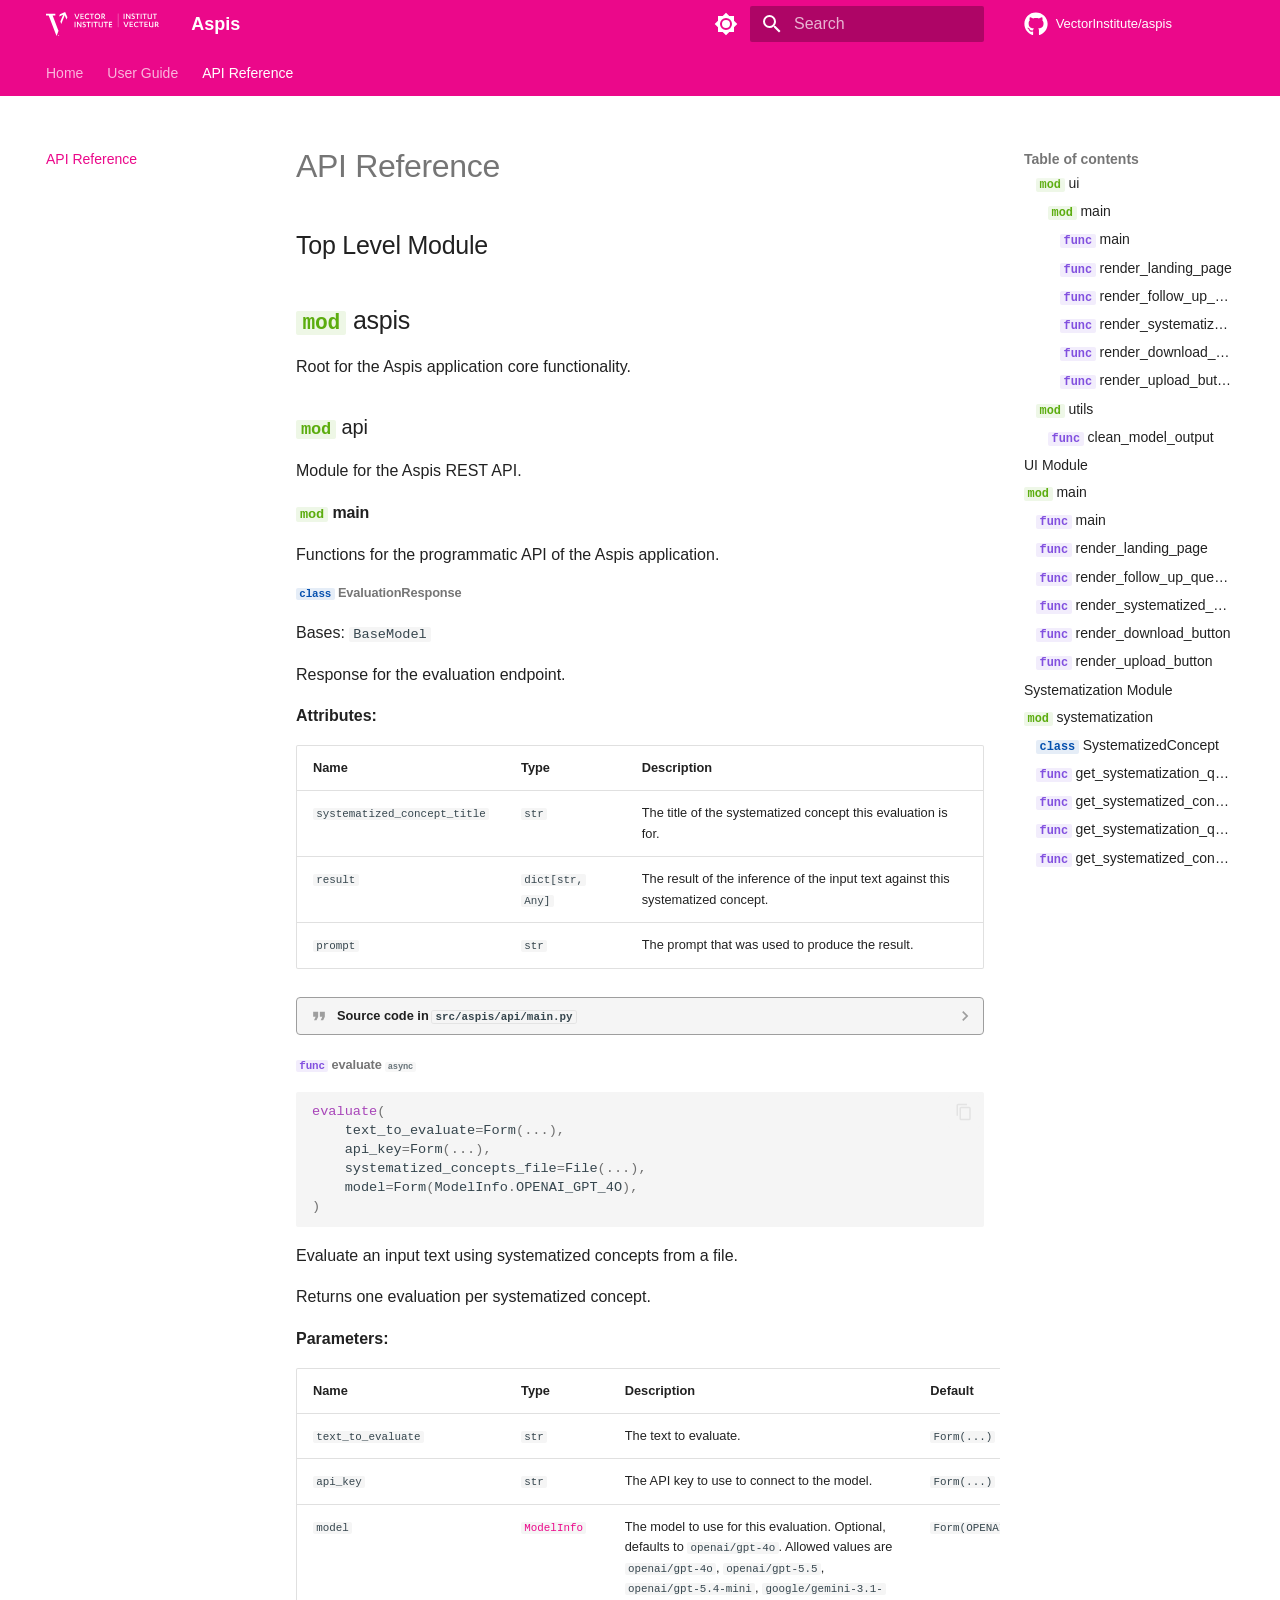
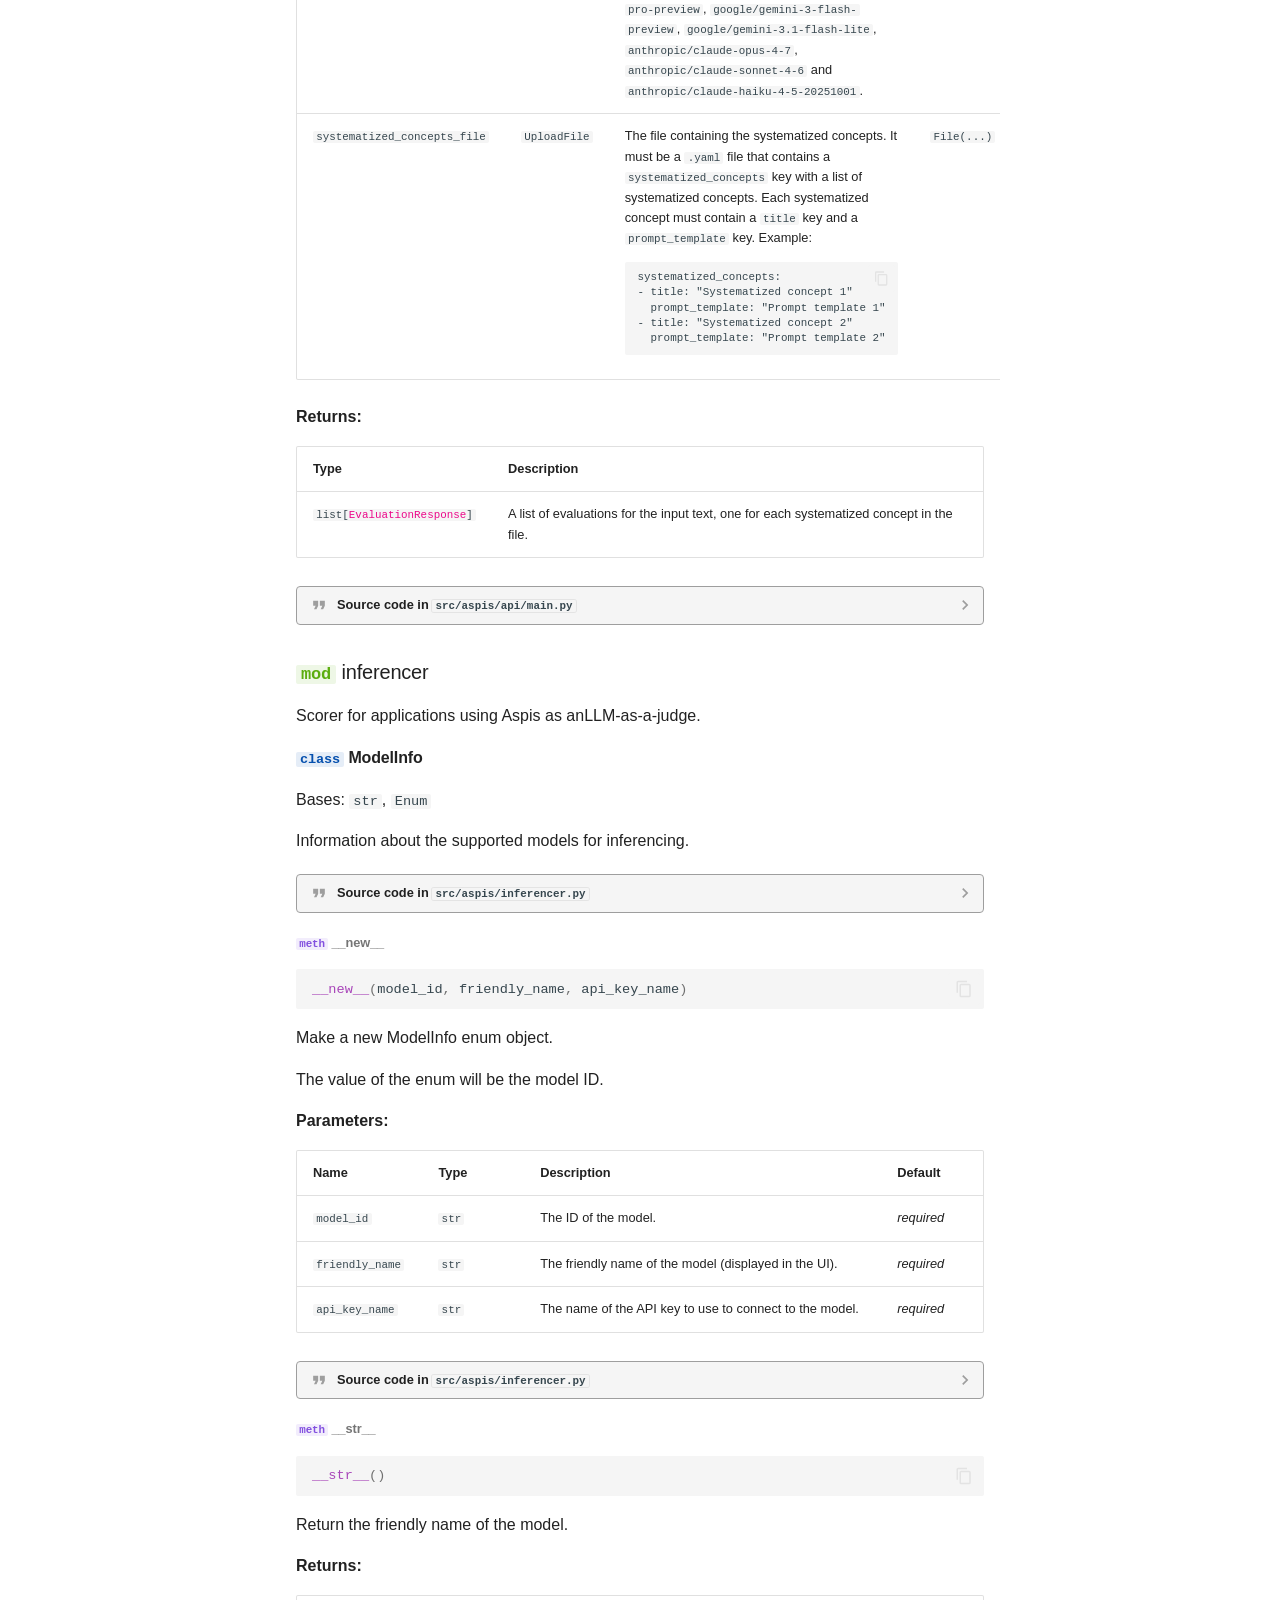
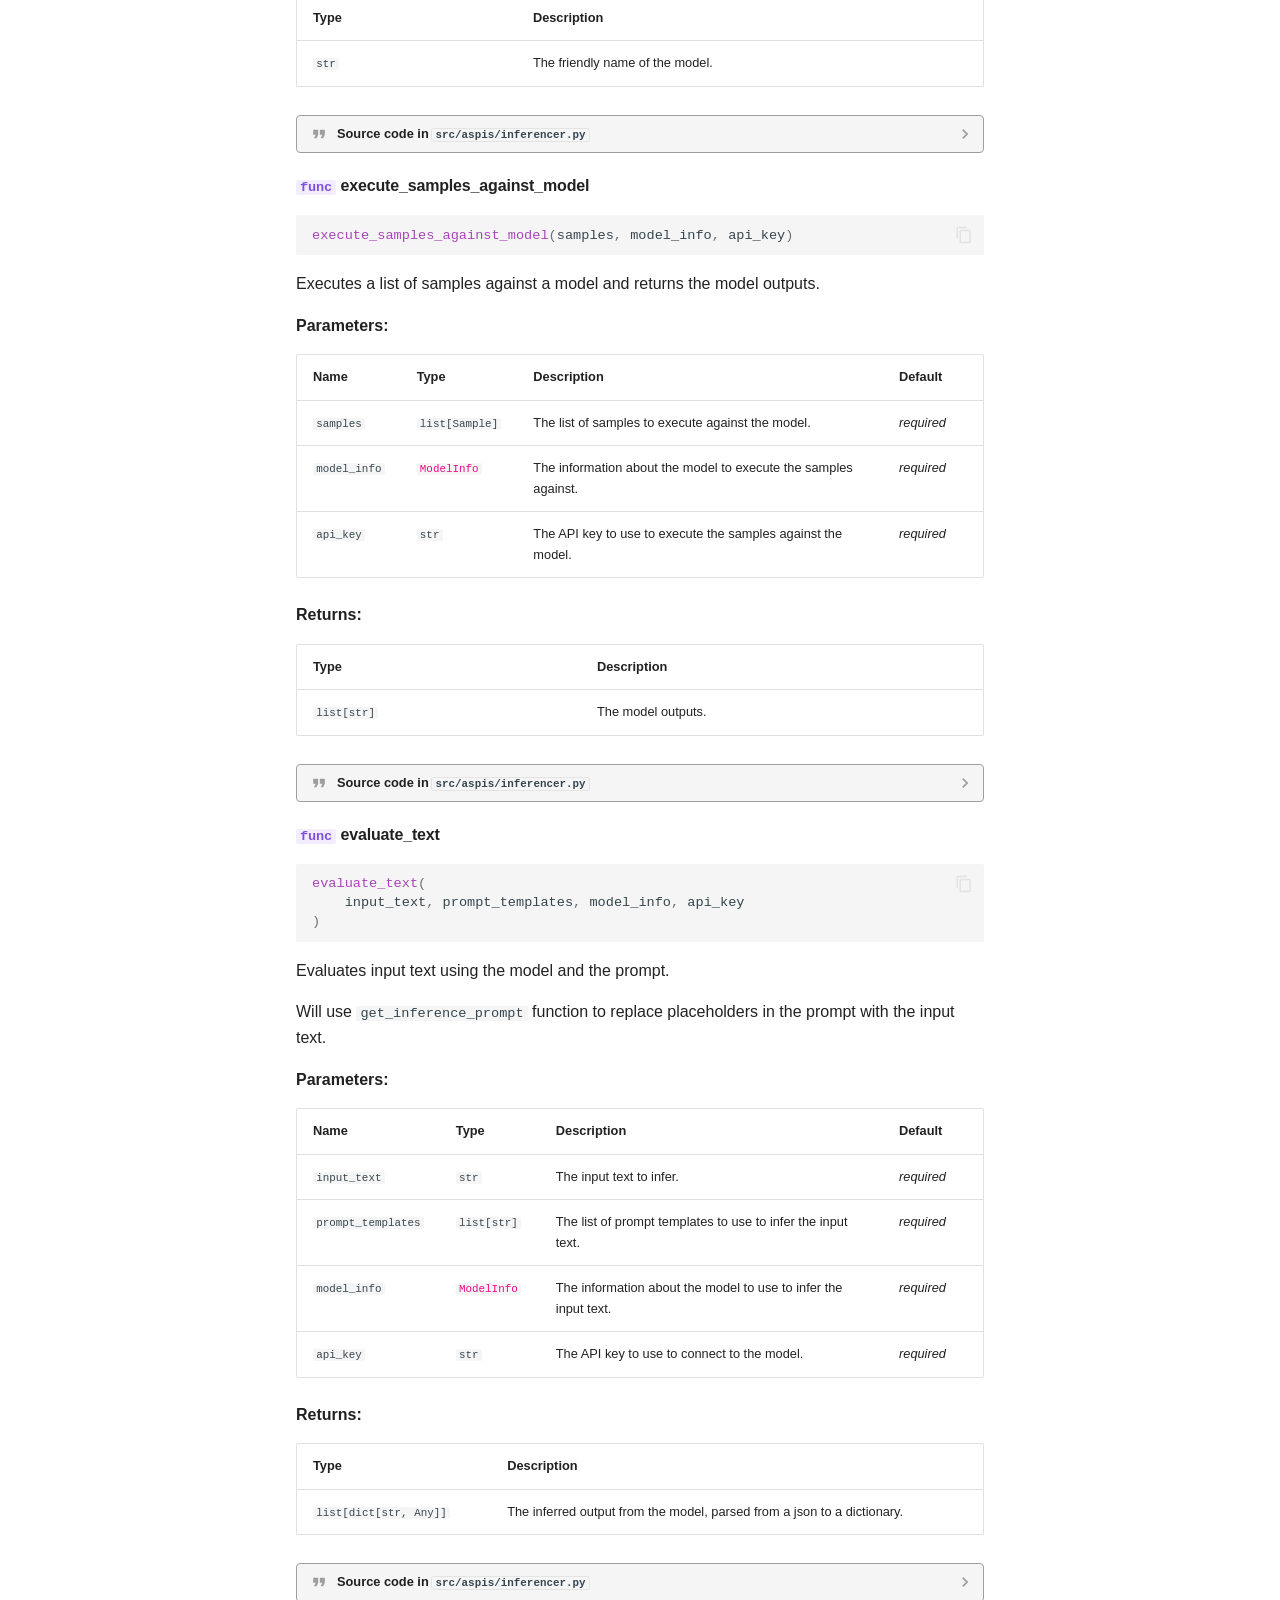
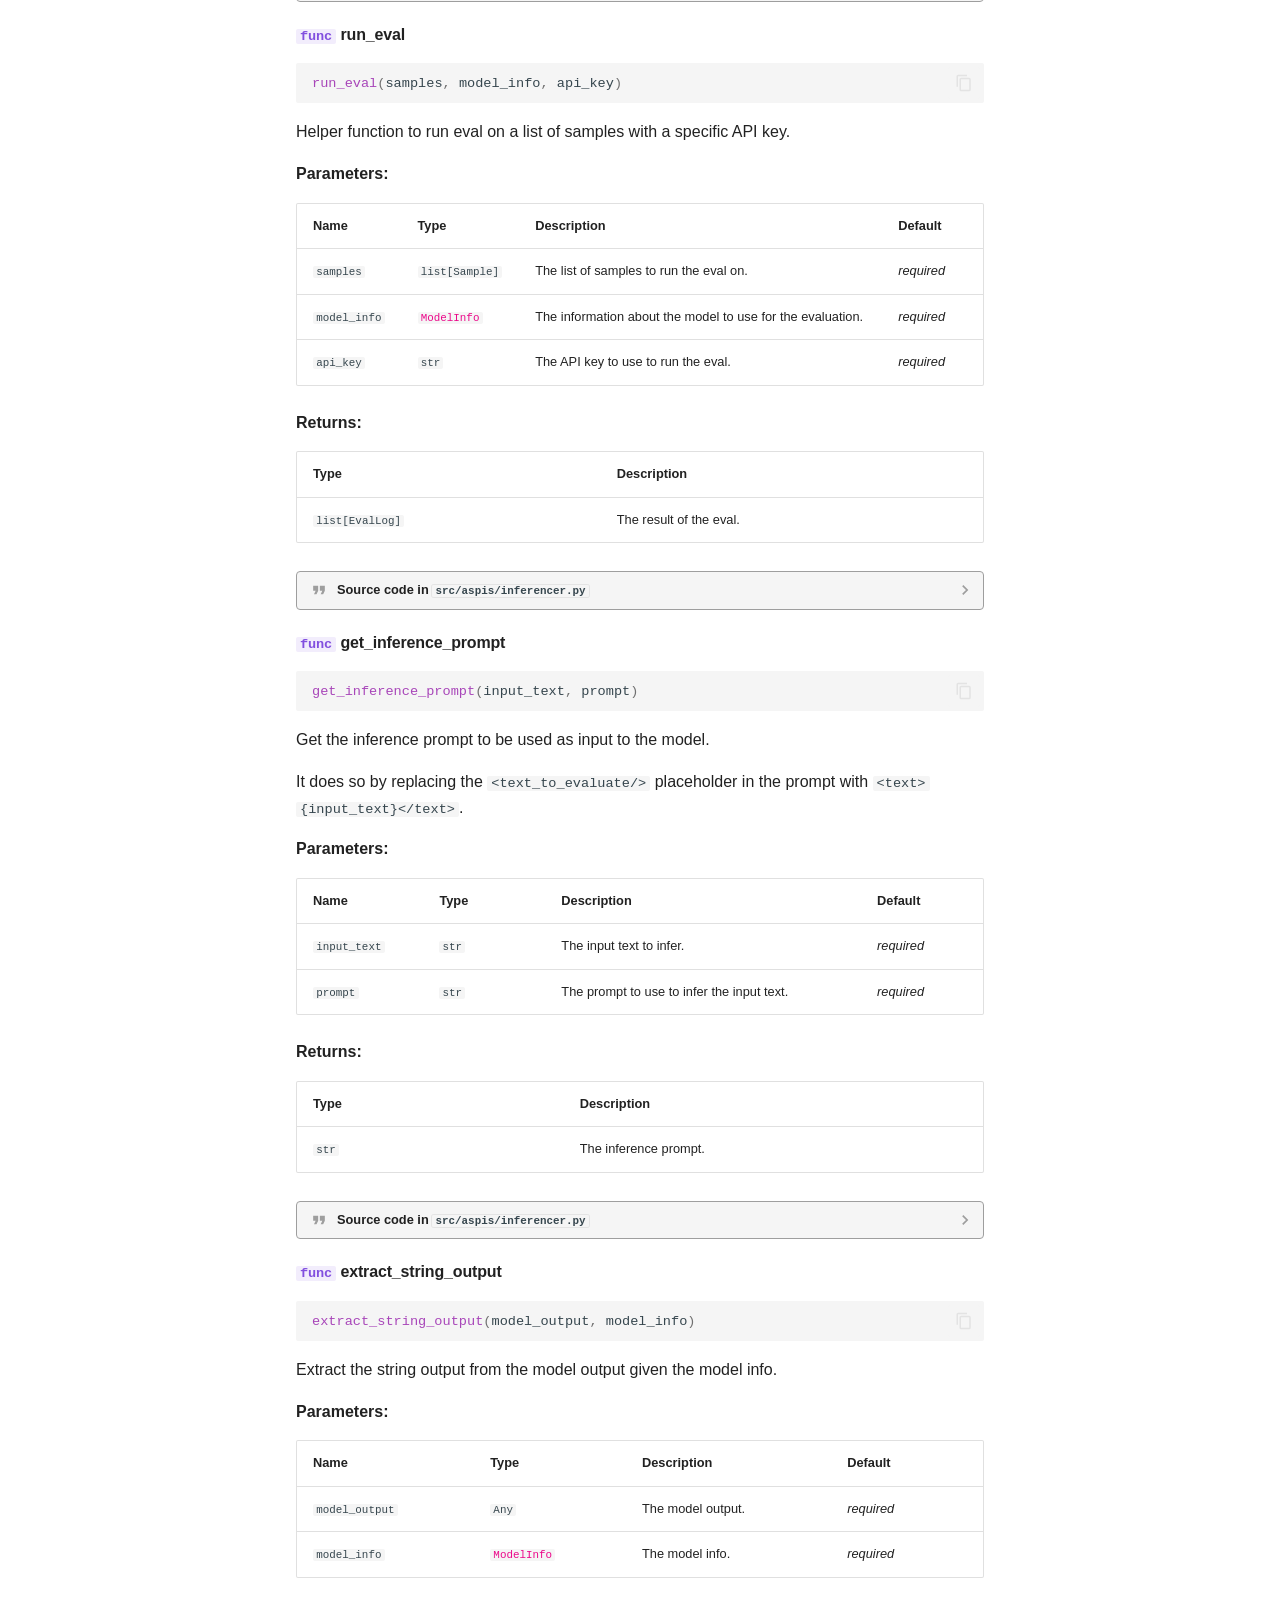
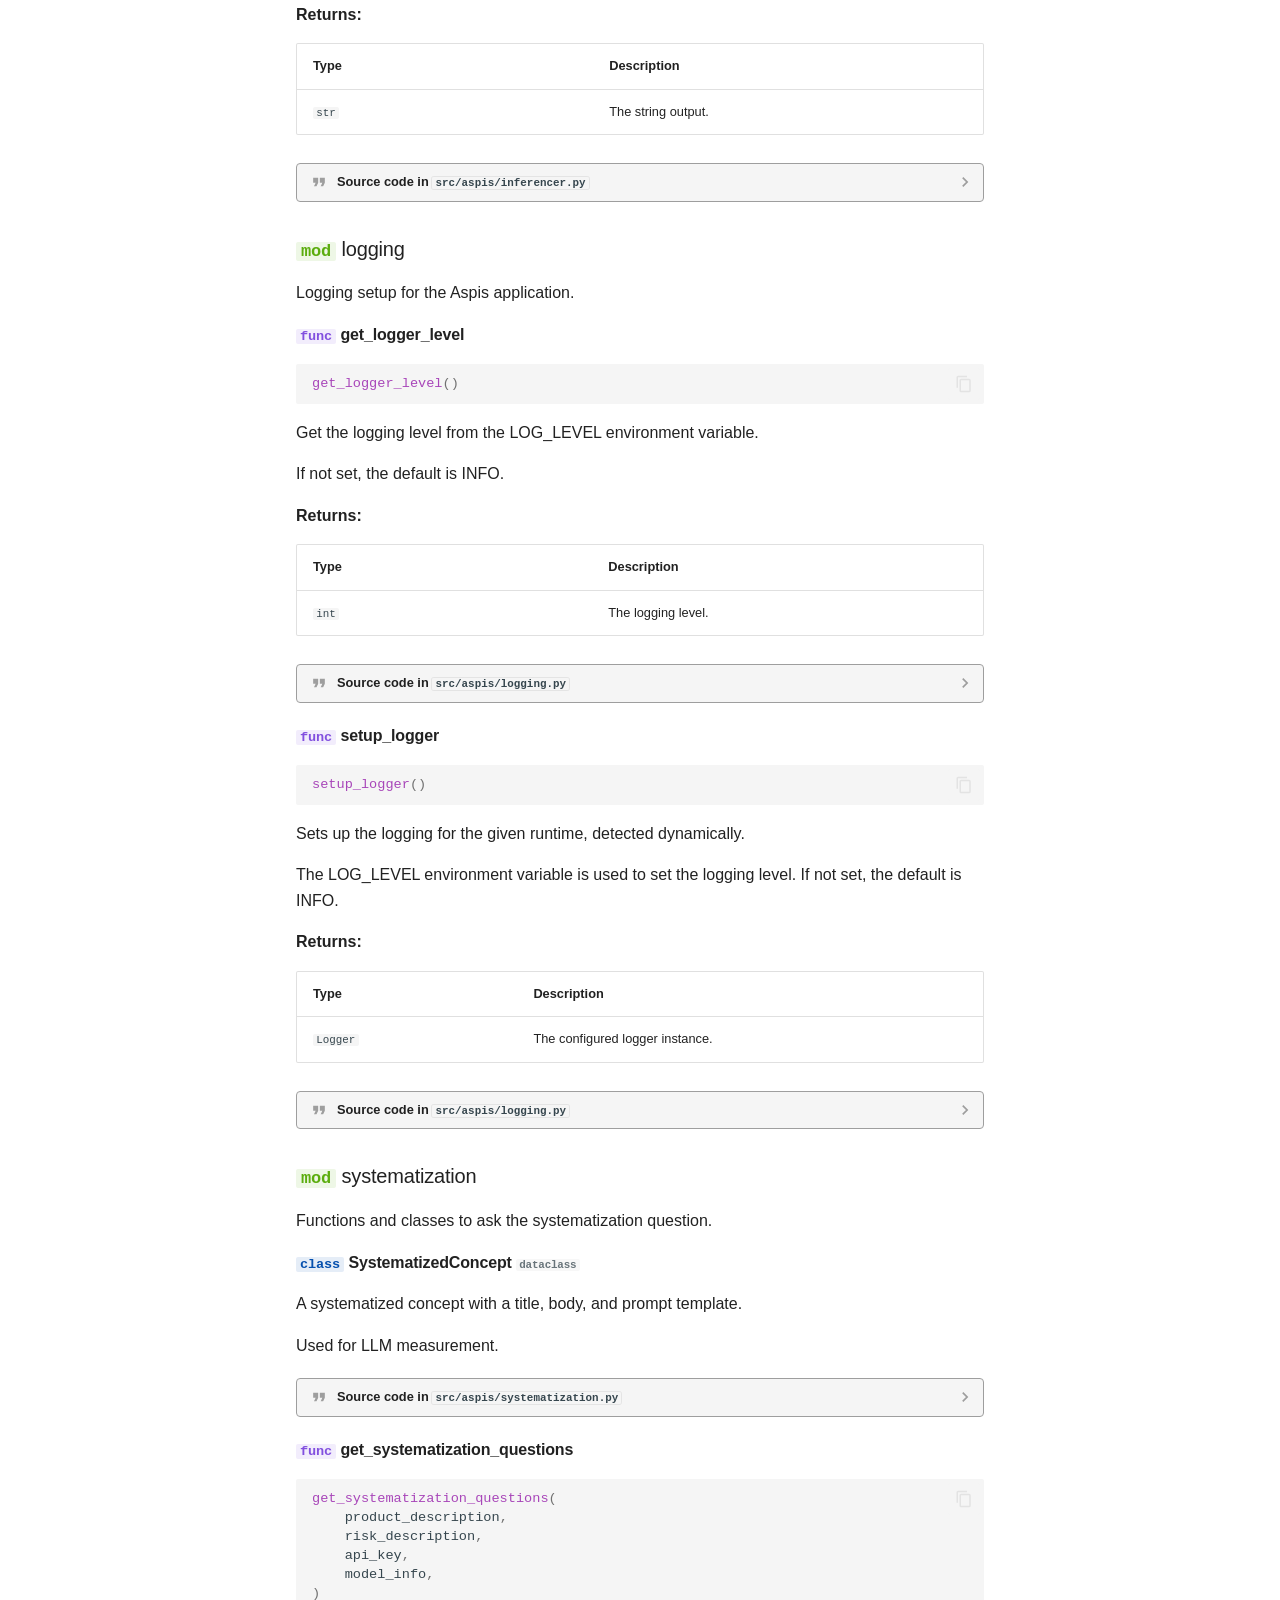
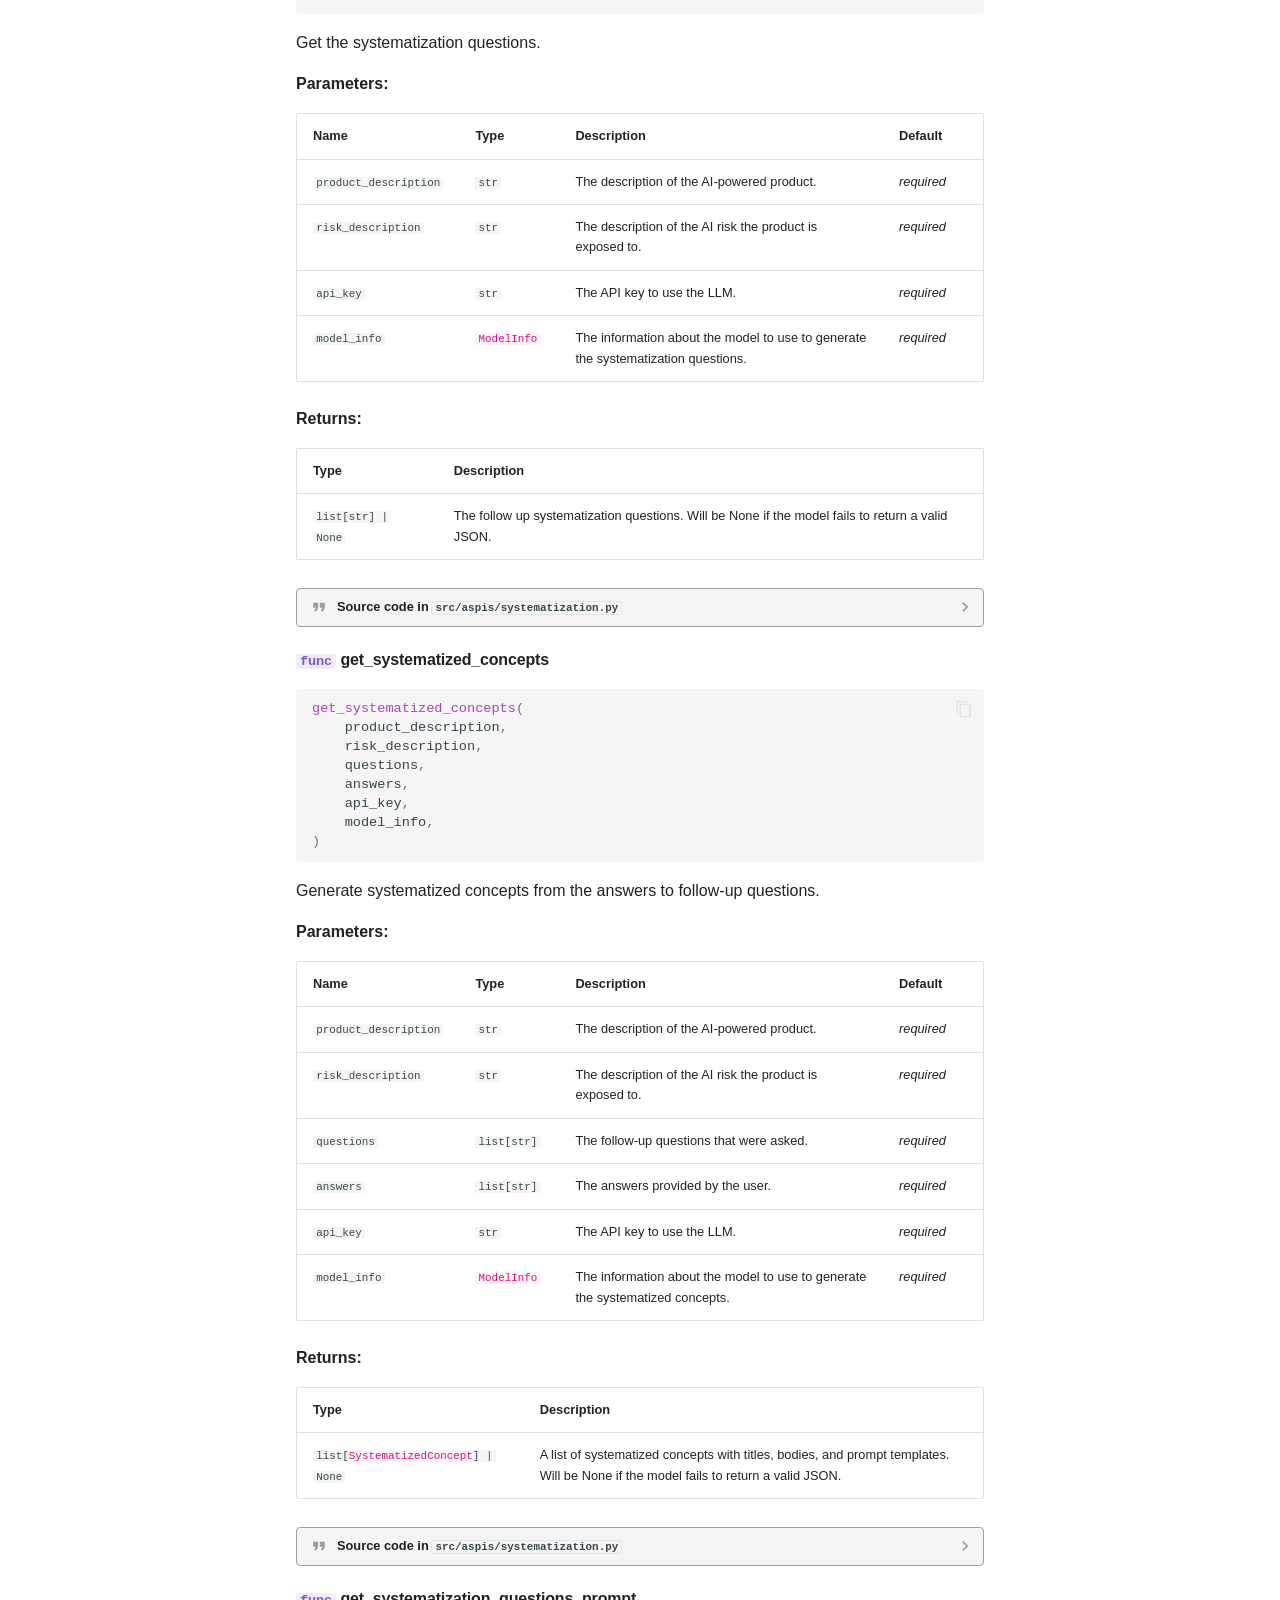
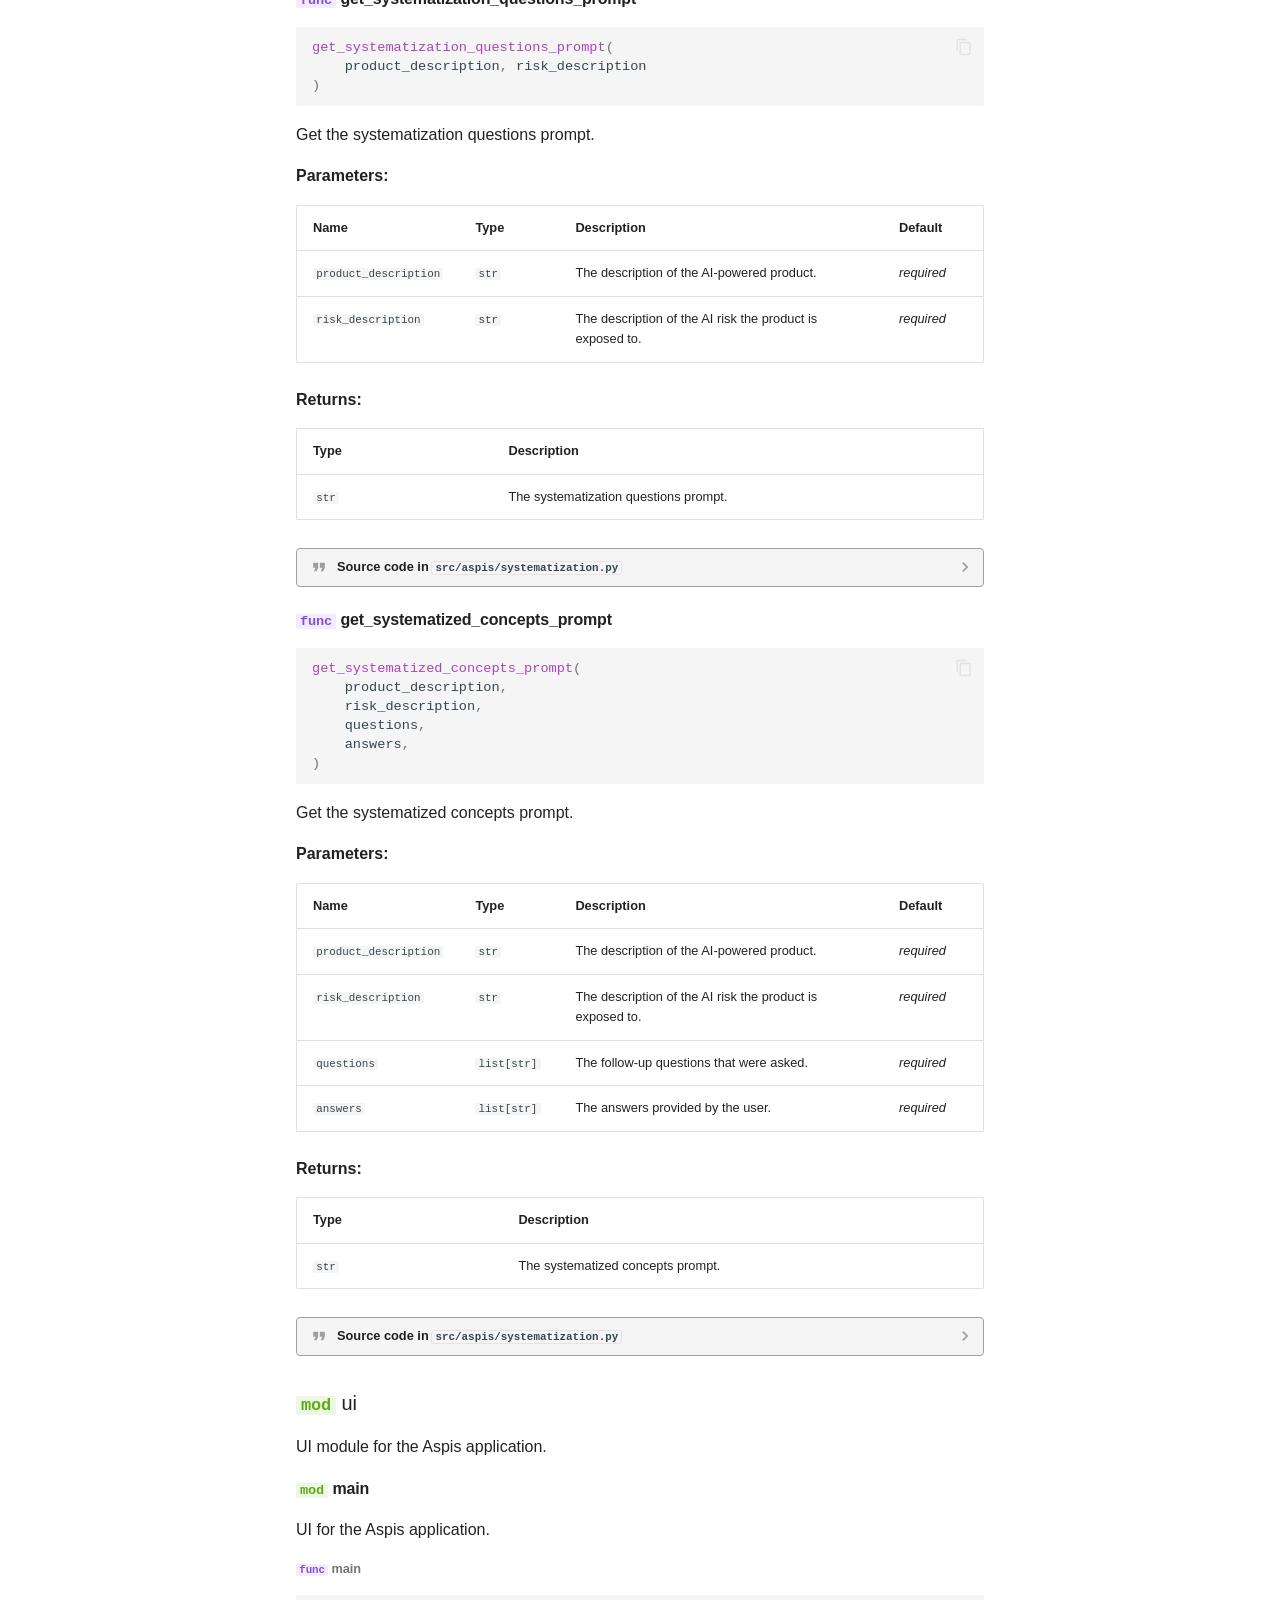
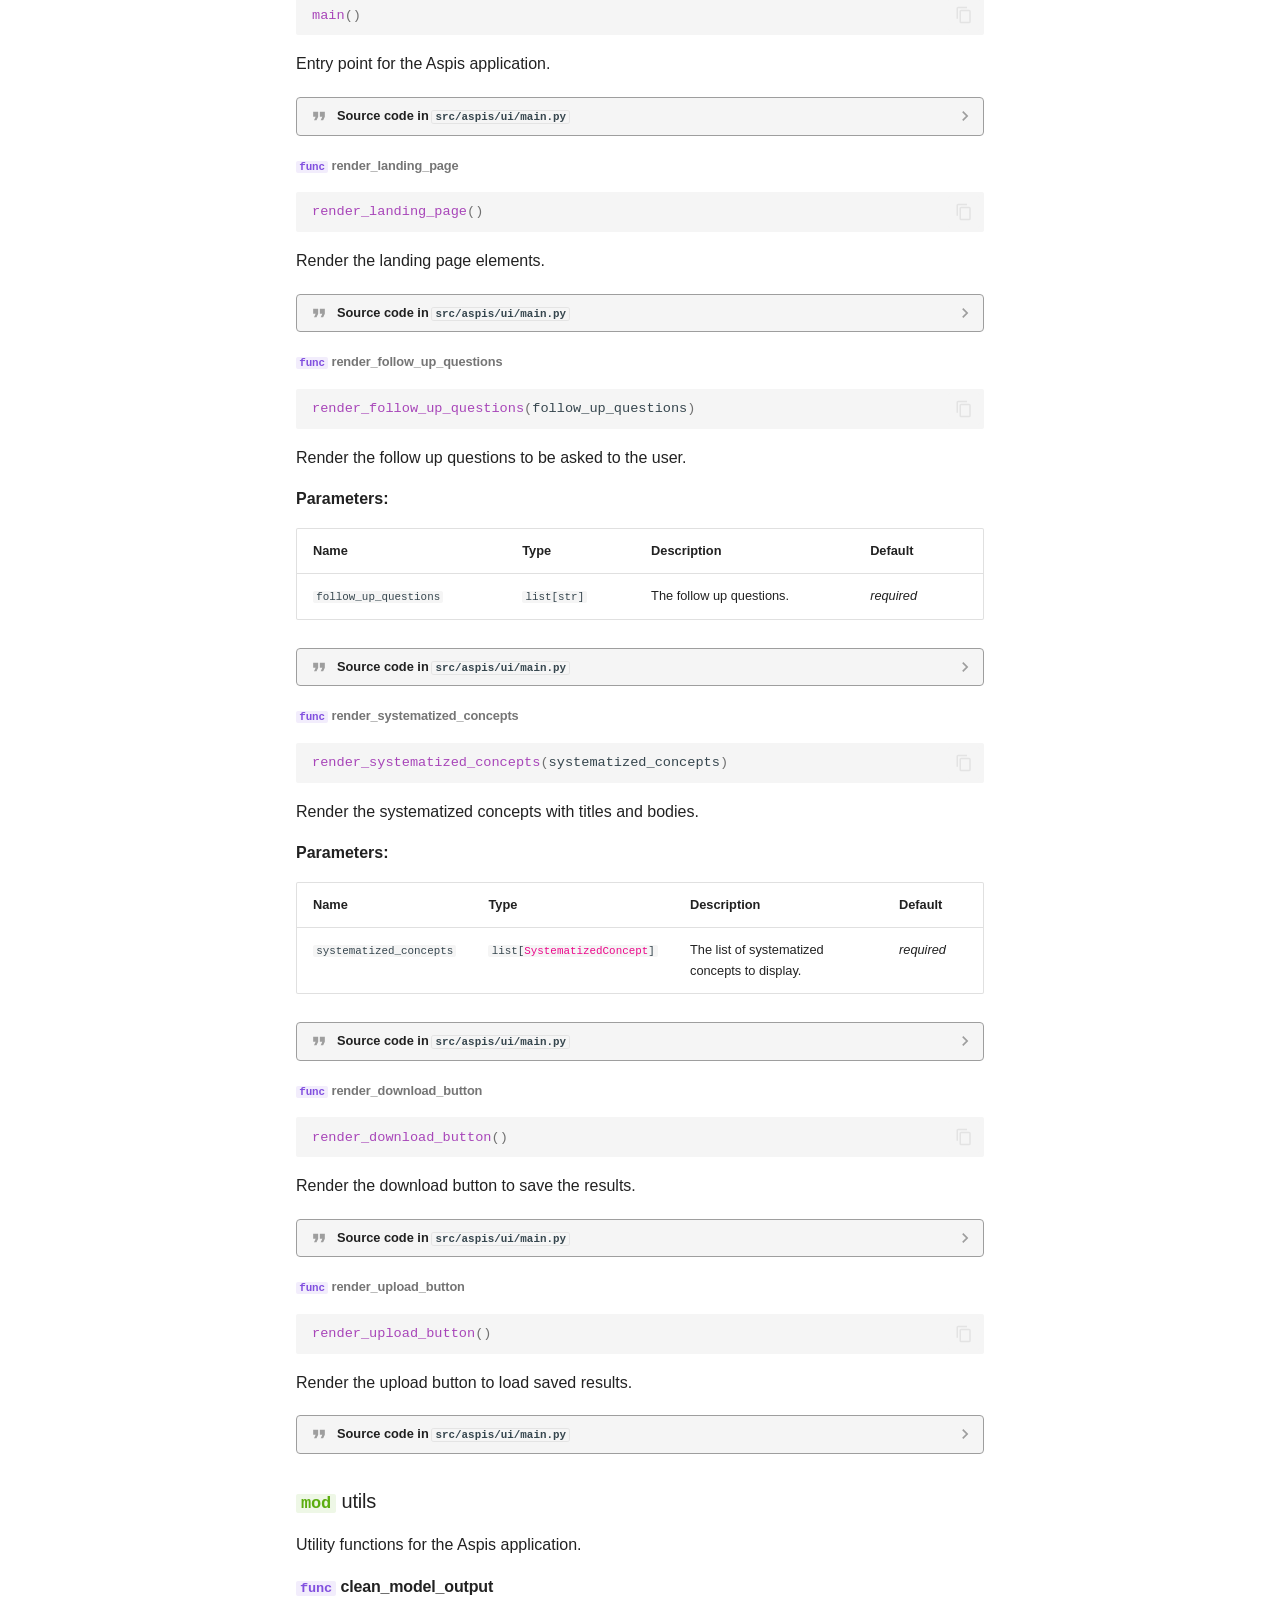
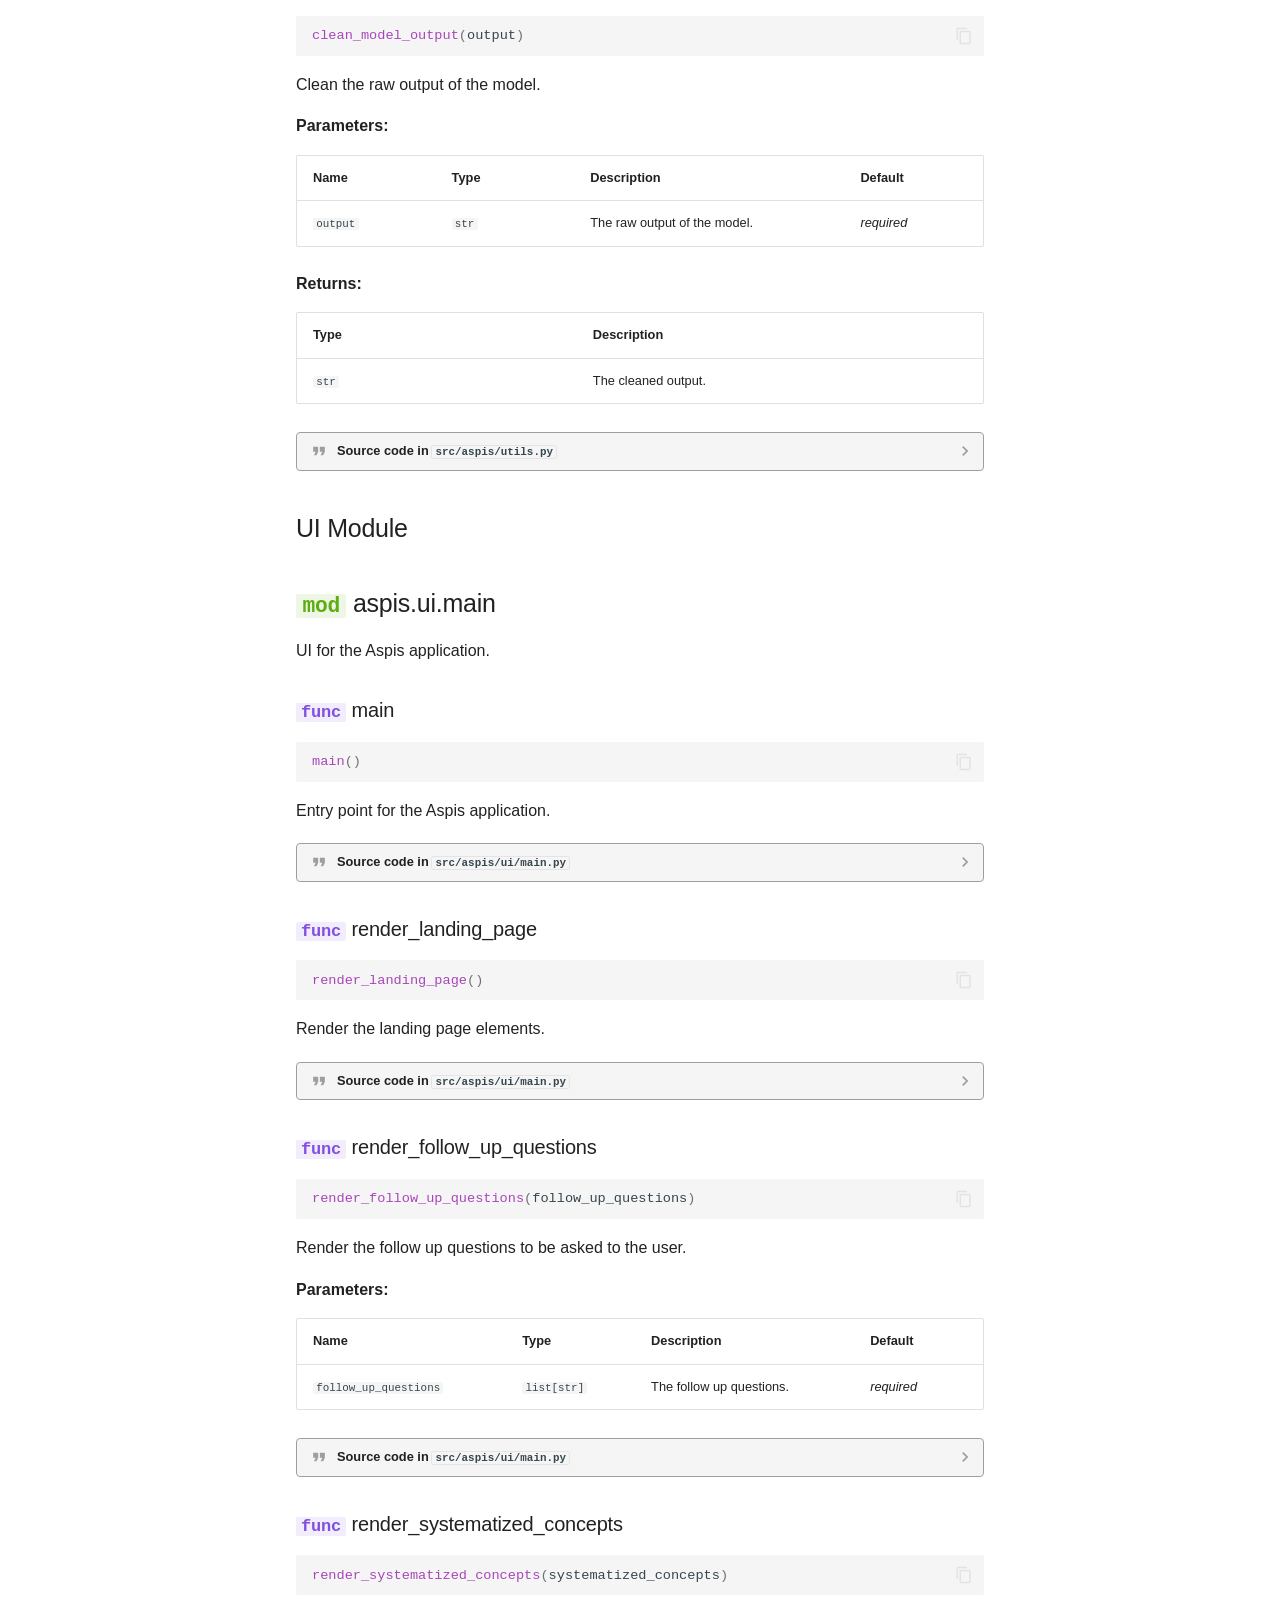
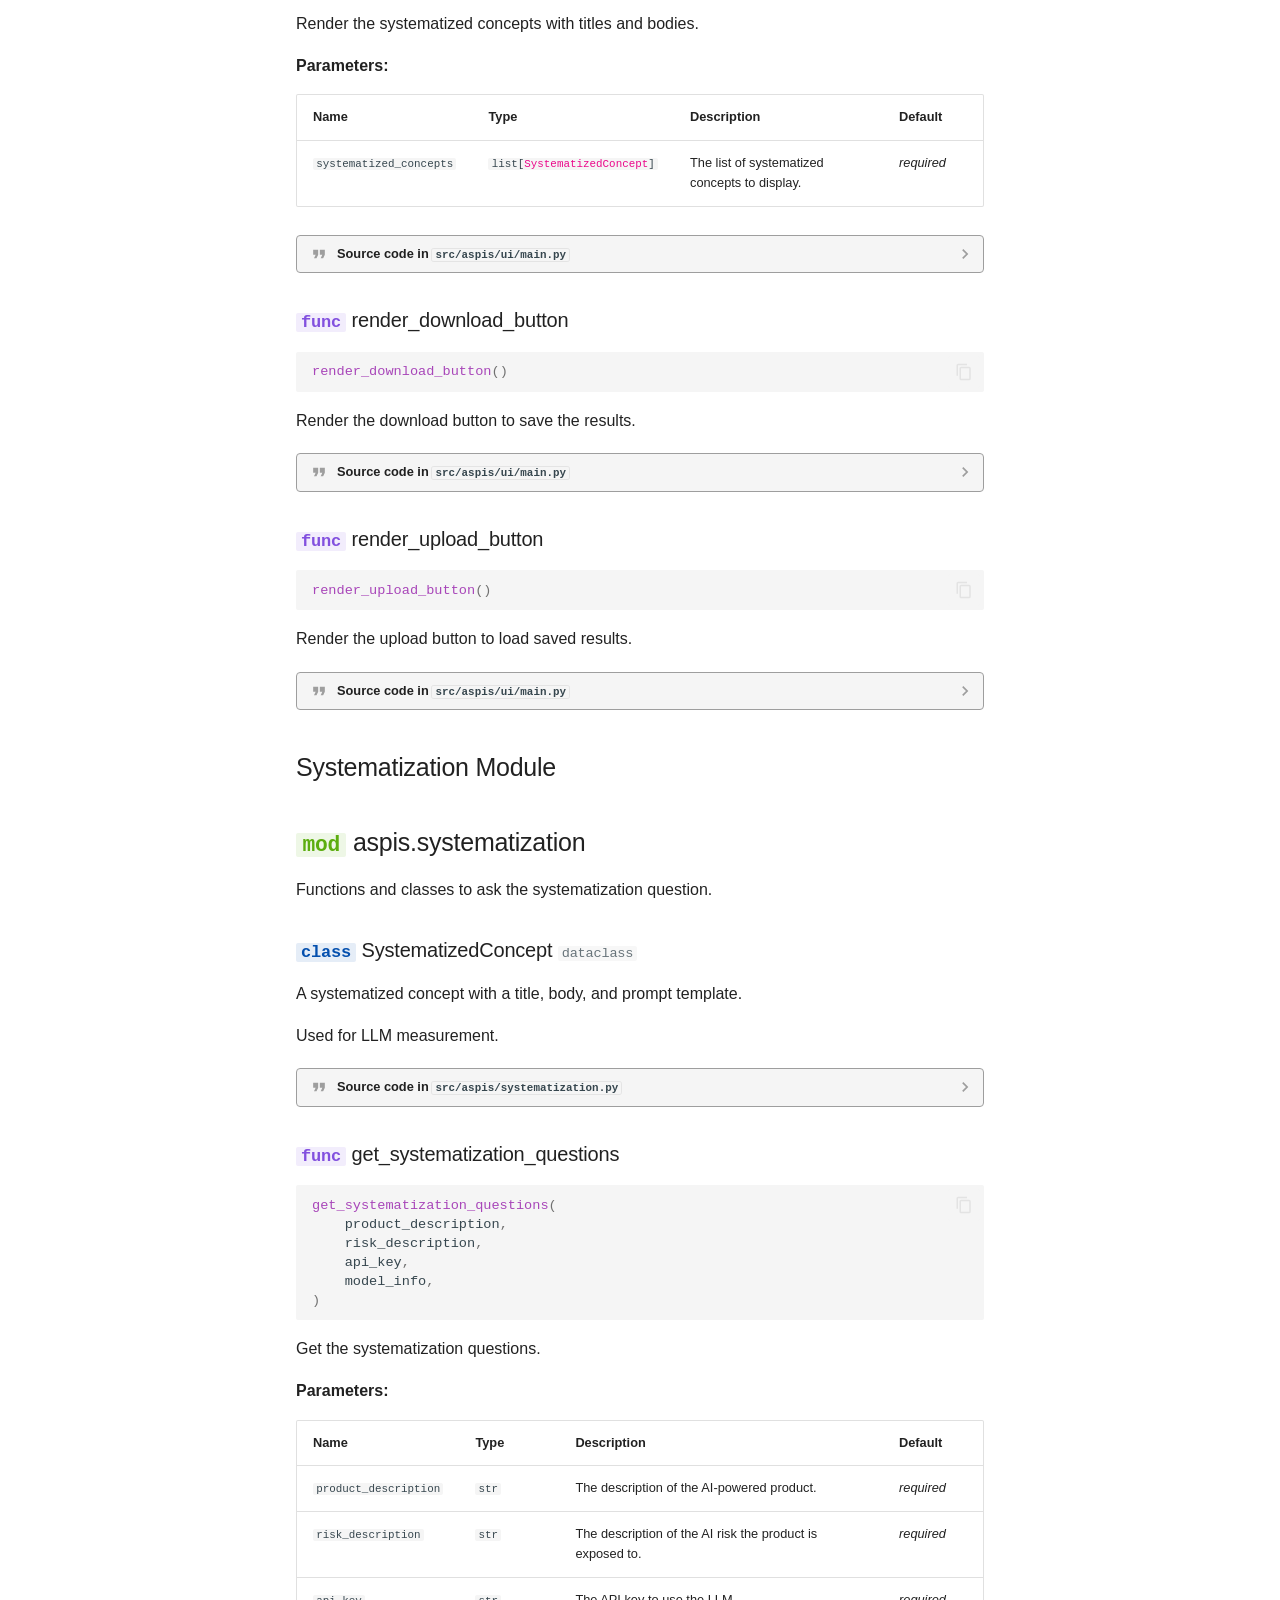
==== commit b1575ea2: "Deploying to gh-pages from @ VectorInstitute/aspis@97b9d36f3cb3d68179ffb8f856c681fdc7abcb7e 🚀" ====
--- a/api/index.html
+++ b/api/index.html
@@ -13,8 +13,11 @@
       
       
       
+        
+      
+      
       <link rel="icon" href="../assets/favicon-48x48.svg">
-      <meta name="generator" content="mkdocs-1.6.1, mkdocs-material-9.6.14">
+      <meta name="generator" content="mkdocs-1.6.1, mkdocs-material-9.7.7">
     
     
       
@@ -22,10 +25,10 @@
       
     
     
-      <link rel="stylesheet" href="../assets/stylesheets/main.342714a4.min.css">
-      
-        
-        <link rel="stylesheet" href="../assets/stylesheets/palette.06af60db.min.css">
+      <link rel="stylesheet" href="../assets/stylesheets/main.ec1eaa64.min.css">
+      
+        
+        <link rel="stylesheet" href="../assets/stylesheets/palette.ab4e12ef.min.css">
       
       
 
@@ -52,7 +55,6 @@
     
       
 
-    
     
     
   </head>
@@ -192,7 +194,7 @@
         <a href="https://github.com/VectorInstitute/aspis" title="Go to repository" class="md-source" data-md-component="source">
   <div class="md-source__icon md-icon">
     
-    <svg xmlns="http://www.w3.org/2000/svg" viewBox="0 0 496 512"><!--! Font Awesome Free 6.7.2 by @fontawesome - https://fontawesome.com License - https://fontawesome.com/license/free (Icons: CC BY 4.0, Fonts: SIL OFL 1.1, Code: MIT License) Copyright 2024 Fonticons, Inc.--><path d="M165.9 397.4c0 2-2.3 3.6-5.2 3.6-3.3.3-5.6-1.3-5.6-3.6 0-2 2.3-3.6 5.2-3.6 3-.3 5.6 1.3 5.6 3.6m-31.1-4.5c-.7 2 1.3 4.3 4.3 4.9 2.6 1 5.6 0 6.2-2s-1.3-4.3-4.3-5.2c-2.6-.7-5.5.3-6.2 2.3m44.2-1.7c-2.9.7-4.9 2.6-4.6 4.9.3 2 2.9 3.3 5.9 2.6 2.9-.7 4.9-2.6 4.6-4.6-.3-1.9-3-3.2-5.9-2.9M244.8 8C106.1 8 0 113.3 0 252c0 110.9 69.8 205.8 169.5 239.2 12.8 2.3 17.3-5.6 17.3-12.1 0-6.2-.3-40.4-.3-61.4 0 0-70 15-84.7-29.8 0 0-11.4-29.1-27.8-36.6 0 0-22.9-15.7 1.6-15.4 0 0 24.9 2 38.6 25.8 21.9 38.6 58.6 27.5 72.9 20.9 2.3-16 8.8-27.1 16-33.7-55.9-6.2-112.3-14.3-112.3-110.5 0-27.5 7.6-41.3 23.6-58.9-2.6-6.5-11.1-33.3 2.6-67.9 20.9-6.5 69 27 69 27 20-5.6 41.5-8.5 62.8-8.5s42.8 2.9 62.8 8.5c0 0 48.1-33.6 69-27 13.7 34.7 5.2 61.4 2.6 67.9 16 17.7 25.8 31.5 25.8 58.9 0 96.5-58.9 104.2-114.8 110.5 9.2 7.9 17 22.9 17 46.4 0 33.7-.3 75.4-.3 83.6 0 6.5 4.6 14.4 17.3 12.1C428.2 457.8 496 362.9 496 252 496 113.3 383.5 8 244.8 8M97.2 352.9c-1.3 1-1 3.3.7 5.2 1.6 1.6 3.9 2.3 5.2 1 1.3-1 1-3.3-.7-5.2-1.6-1.6-3.9-2.3-5.2-1m-10.8-8.1c-.7 1.3.3 2.9 2.3 3.9 1.6 1 3.6.7 4.3-.7.7-1.3-.3-2.9-2.3-3.9-2-.6-3.6-.3-4.3.7m32.4 35.6c-1.6 1.3-1 4.3 1.3 6.2 2.3 2.3 5.2 2.6 6.5 1 1.3-1.3.7-4.3-1.3-6.2-2.2-2.3-5.2-2.6-6.5-1m-11.4-14.7c-1.6 1-1.6 3.6 0 5.9s4.3 3.3 5.6 2.3c1.6-1.3 1.6-3.9 0-6.2-1.4-2.3-4-3.3-5.6-2"/></svg>
+    <svg xmlns="http://www.w3.org/2000/svg" viewBox="0 0 512 512"><!--! Font Awesome Free 7.1.0 by @fontawesome - https://fontawesome.com License - https://fontawesome.com/license/free (Icons: CC BY 4.0, Fonts: SIL OFL 1.1, Code: MIT License) Copyright 2025 Fonticons, Inc.--><path d="M173.9 397.4c0 2-2.3 3.6-5.2 3.6-3.3.3-5.6-1.3-5.6-3.6 0-2 2.3-3.6 5.2-3.6 3-.3 5.6 1.3 5.6 3.6m-31.1-4.5c-.7 2 1.3 4.3 4.3 4.9 2.6 1 5.6 0 6.2-2s-1.3-4.3-4.3-5.2c-2.6-.7-5.5.3-6.2 2.3m44.2-1.7c-2.9.7-4.9 2.6-4.6 4.9.3 2 2.9 3.3 5.9 2.6 2.9-.7 4.9-2.6 4.6-4.6-.3-1.9-3-3.2-5.9-2.9M252.8 8C114.1 8 8 113.3 8 252c0 110.9 69.8 205.8 169.5 239.2 12.8 2.3 17.3-5.6 17.3-12.1 0-6.2-.3-40.4-.3-61.4 0 0-70 15-84.7-29.8 0 0-11.4-29.1-27.8-36.6 0 0-22.9-15.7 1.6-15.4 0 0 24.9 2 38.6 25.8 21.9 38.6 58.6 27.5 72.9 20.9 2.3-16 8.8-27.1 16-33.7-55.9-6.2-112.3-14.3-112.3-110.5 0-27.5 7.6-41.3 23.6-58.9-2.6-6.5-11.1-33.3 2.6-67.9 20.9-6.5 69 27 69 27 20-5.6 41.5-8.5 62.8-8.5s42.8 2.9 62.8 8.5c0 0 48.1-33.6 69-27 13.7 34.7 5.2 61.4 2.6 67.9 16 17.7 25.8 31.5 25.8 58.9 0 96.5-58.9 104.2-114.8 110.5 9.2 7.9 17 22.9 17 46.4 0 33.7-.3 75.4-.3 83.6 0 6.5 4.6 14.4 17.3 12.1C436.2 457.8 504 362.9 504 252 504 113.3 391.5 8 252.8 8M105.2 352.9c-1.3 1-1 3.3.7 5.2 1.6 1.6 3.9 2.3 5.2 1 1.3-1 1-3.3-.7-5.2-1.6-1.6-3.9-2.3-5.2-1m-10.8-8.1c-.7 1.3.3 2.9 2.3 3.9 1.6 1 3.6.7 4.3-.7.7-1.3-.3-2.9-2.3-3.9-2-.6-3.6-.3-4.3.7m32.4 35.6c-1.6 1.3-1 4.3 1.3 6.2 2.3 2.3 5.2 2.6 6.5 1 1.3-1.3.7-4.3-1.3-6.2-2.2-2.3-5.2-2.6-6.5-1m-11.4-14.7c-1.6 1-1.6 3.6 0 5.9s4.3 3.3 5.6 2.3c1.6-1.3 1.6-3.9 0-6.2-1.4-2.3-4-3.3-5.6-2"/></svg>
   </div>
   <div class="md-source__repository">
     VectorInstitute/aspis
@@ -307,7 +309,7 @@
       <a href="https://github.com/VectorInstitute/aspis" title="Go to repository" class="md-source" data-md-component="source">
   <div class="md-source__icon md-icon">
     
-    <svg xmlns="http://www.w3.org/2000/svg" viewBox="0 0 496 512"><!--! Font Awesome Free 6.7.2 by @fontawesome - https://fontawesome.com License - https://fontawesome.com/license/free (Icons: CC BY 4.0, Fonts: SIL OFL 1.1, Code: MIT License) Copyright 2024 Fonticons, Inc.--><path d="M165.9 397.4c0 2-2.3 3.6-5.2 3.6-3.3.3-5.6-1.3-5.6-3.6 0-2 2.3-3.6 5.2-3.6 3-.3 5.6 1.3 5.6 3.6m-31.1-4.5c-.7 2 1.3 4.3 4.3 4.9 2.6 1 5.6 0 6.2-2s-1.3-4.3-4.3-5.2c-2.6-.7-5.5.3-6.2 2.3m44.2-1.7c-2.9.7-4.9 2.6-4.6 4.9.3 2 2.9 3.3 5.9 2.6 2.9-.7 4.9-2.6 4.6-4.6-.3-1.9-3-3.2-5.9-2.9M244.8 8C106.1 8 0 113.3 0 252c0 110.9 69.8 205.8 169.5 239.2 12.8 2.3 17.3-5.6 17.3-12.1 0-6.2-.3-40.4-.3-61.4 0 0-70 15-84.7-29.8 0 0-11.4-29.1-27.8-36.6 0 0-22.9-15.7 1.6-15.4 0 0 24.9 2 38.6 25.8 21.9 38.6 58.6 27.5 72.9 20.9 2.3-16 8.8-27.1 16-33.7-55.9-6.2-112.3-14.3-112.3-110.5 0-27.5 7.6-41.3 23.6-58.9-2.6-6.5-11.1-33.3 2.6-67.9 20.9-6.5 69 27 69 27 20-5.6 41.5-8.5 62.8-8.5s42.8 2.9 62.8 8.5c0 0 48.1-33.6 69-27 13.7 34.7 5.2 61.4 2.6 67.9 16 17.7 25.8 31.5 25.8 58.9 0 96.5-58.9 104.2-114.8 110.5 9.2 7.9 17 22.9 17 46.4 0 33.7-.3 75.4-.3 83.6 0 6.5 4.6 14.4 17.3 12.1C428.2 457.8 496 362.9 496 252 496 113.3 383.5 8 244.8 8M97.2 352.9c-1.3 1-1 3.3.7 5.2 1.6 1.6 3.9 2.3 5.2 1 1.3-1 1-3.3-.7-5.2-1.6-1.6-3.9-2.3-5.2-1m-10.8-8.1c-.7 1.3.3 2.9 2.3 3.9 1.6 1 3.6.7 4.3-.7.7-1.3-.3-2.9-2.3-3.9-2-.6-3.6-.3-4.3.7m32.4 35.6c-1.6 1.3-1 4.3 1.3 6.2 2.3 2.3 5.2 2.6 6.5 1 1.3-1.3.7-4.3-1.3-6.2-2.2-2.3-5.2-2.6-6.5-1m-11.4-14.7c-1.6 1-1.6 3.6 0 5.9s4.3 3.3 5.6 2.3c1.6-1.3 1.6-3.9 0-6.2-1.4-2.3-4-3.3-5.6-2"/></svg>
+    <svg xmlns="http://www.w3.org/2000/svg" viewBox="0 0 512 512"><!--! Font Awesome Free 7.1.0 by @fontawesome - https://fontawesome.com License - https://fontawesome.com/license/free (Icons: CC BY 4.0, Fonts: SIL OFL 1.1, Code: MIT License) Copyright 2025 Fonticons, Inc.--><path d="M173.9 397.4c0 2-2.3 3.6-5.2 3.6-3.3.3-5.6-1.3-5.6-3.6 0-2 2.3-3.6 5.2-3.6 3-.3 5.6 1.3 5.6 3.6m-31.1-4.5c-.7 2 1.3 4.3 4.3 4.9 2.6 1 5.6 0 6.2-2s-1.3-4.3-4.3-5.2c-2.6-.7-5.5.3-6.2 2.3m44.2-1.7c-2.9.7-4.9 2.6-4.6 4.9.3 2 2.9 3.3 5.9 2.6 2.9-.7 4.9-2.6 4.6-4.6-.3-1.9-3-3.2-5.9-2.9M252.8 8C114.1 8 8 113.3 8 252c0 110.9 69.8 205.8 169.5 239.2 12.8 2.3 17.3-5.6 17.3-12.1 0-6.2-.3-40.4-.3-61.4 0 0-70 15-84.7-29.8 0 0-11.4-29.1-27.8-36.6 0 0-22.9-15.7 1.6-15.4 0 0 24.9 2 38.6 25.8 21.9 38.6 58.6 27.5 72.9 20.9 2.3-16 8.8-27.1 16-33.7-55.9-6.2-112.3-14.3-112.3-110.5 0-27.5 7.6-41.3 23.6-58.9-2.6-6.5-11.1-33.3 2.6-67.9 20.9-6.5 69 27 69 27 20-5.6 41.5-8.5 62.8-8.5s42.8 2.9 62.8 8.5c0 0 48.1-33.6 69-27 13.7 34.7 5.2 61.4 2.6 67.9 16 17.7 25.8 31.5 25.8 58.9 0 96.5-58.9 104.2-114.8 110.5 9.2 7.9 17 22.9 17 46.4 0 33.7-.3 75.4-.3 83.6 0 6.5 4.6 14.4 17.3 12.1C436.2 457.8 504 362.9 504 252 504 113.3 391.5 8 252.8 8M105.2 352.9c-1.3 1-1 3.3.7 5.2 1.6 1.6 3.9 2.3 5.2 1 1.3-1 1-3.3-.7-5.2-1.6-1.6-3.9-2.3-5.2-1m-10.8-8.1c-.7 1.3.3 2.9 2.3 3.9 1.6 1 3.6.7 4.3-.7.7-1.3-.3-2.9-2.3-3.9-2-.6-3.6-.3-4.3.7m32.4 35.6c-1.6 1.3-1 4.3 1.3 6.2 2.3 2.3 5.2 2.6 6.5 1 1.3-1.3.7-4.3-1.3-6.2-2.2-2.3-5.2-2.6-6.5-1m-11.4-14.7c-1.6 1-1.6 3.6 0 5.9s4.3 3.3 5.6 2.3c1.6-1.3 1.6-3.9 0-6.2-1.4-2.3-4-3.3-5.6-2"/></svg>
   </div>
   <div class="md-source__repository">
     VectorInstitute/aspis
@@ -329,9 +331,14 @@
   
   
   <span class="md-ellipsis">
+    
+  
     Home
+  
+
     
   </span>
+  
   
 
       </a>
@@ -351,9 +358,14 @@
   
   
   <span class="md-ellipsis">
+    
+  
     User Guide
+  
+
     
   </span>
+  
   
 
       </a>
@@ -382,9 +394,14 @@
   
   
   <span class="md-ellipsis">
+    
+  
     API Reference
+  
+
     
   </span>
+  
   
 
           <span class="md-nav__icon md-icon"></span>
@@ -395,9 +412,14 @@
   
   
   <span class="md-ellipsis">
+    
+  
     API Reference
+  
+
     
   </span>
+  
   
 
       </a>
@@ -420,7 +442,9 @@
         <li class="md-nav__item">
   <a href="#top-level-module" class="md-nav__link">
     <span class="md-ellipsis">
-      Top Level Module
+      
+        Top Level Module
+      
     </span>
   </a>
   
@@ -429,7 +453,9 @@
         <li class="md-nav__item">
   <a href="#aspis" class="md-nav__link">
     <span class="md-ellipsis">
-      <code class="doc-symbol doc-symbol-toc doc-symbol-module"></code>&nbsp;aspis
+      
+        <code class="doc-symbol doc-symbol-toc doc-symbol-module"></code>&nbsp;aspis
+      
     </span>
   </a>
   
@@ -439,7 +465,9 @@
           <li class="md-nav__item">
   <a href="#aspis.api" class="md-nav__link">
     <span class="md-ellipsis">
-      <code class="doc-symbol doc-symbol-toc doc-symbol-module"></code>&nbsp;api
+      
+        <code class="doc-symbol doc-symbol-toc doc-symbol-module"></code>&nbsp;api
+      
     </span>
   </a>
   
@@ -449,7 +477,9 @@
           <li class="md-nav__item">
   <a href="#aspis.api.main" class="md-nav__link">
     <span class="md-ellipsis">
-      <code class="doc-symbol doc-symbol-toc doc-symbol-module"></code>&nbsp;main
+      
+        <code class="doc-symbol doc-symbol-toc doc-symbol-module"></code>&nbsp;main
+      
     </span>
   </a>
   
@@ -459,7 +489,9 @@
           <li class="md-nav__item">
   <a href="#aspis.api.main.EvaluationResponse" class="md-nav__link">
     <span class="md-ellipsis">
-      <code class="doc-symbol doc-symbol-toc doc-symbol-class"></code>&nbsp;EvaluationResponse
+      
+        <code class="doc-symbol doc-symbol-toc doc-symbol-class"></code>&nbsp;EvaluationResponse
+      
     </span>
   </a>
   
@@ -468,7 +500,9 @@
           <li class="md-nav__item">
   <a href="#aspis.api.main.evaluate" class="md-nav__link">
     <span class="md-ellipsis">
-      <code class="doc-symbol doc-symbol-toc doc-symbol-function"></code>&nbsp;evaluate
+      
+        <code class="doc-symbol doc-symbol-toc doc-symbol-function"></code>&nbsp;evaluate
+      
     </span>
   </a>
   
@@ -487,7 +521,9 @@
           <li class="md-nav__item">
   <a href="#aspis.inferencer" class="md-nav__link">
     <span class="md-ellipsis">
-      <code class="doc-symbol doc-symbol-toc doc-symbol-module"></code>&nbsp;inferencer
+      
+        <code class="doc-symbol doc-symbol-toc doc-symbol-module"></code>&nbsp;inferencer
+      
     </span>
   </a>
   
@@ -497,7 +533,9 @@
           <li class="md-nav__item">
   <a href="#aspis.inferencer.ModelInfo" class="md-nav__link">
     <span class="md-ellipsis">
-      <code class="doc-symbol doc-symbol-toc doc-symbol-class"></code>&nbsp;ModelInfo
+      
+        <code class="doc-symbol doc-symbol-toc doc-symbol-class"></code>&nbsp;ModelInfo
+      
     </span>
   </a>
   
@@ -507,7 +545,9 @@
           <li class="md-nav__item">
   <a href="#aspis.inferencer.ModelInfo.__new__" class="md-nav__link">
     <span class="md-ellipsis">
-      <code class="doc-symbol doc-symbol-toc doc-symbol-method"></code>&nbsp;__new__
+      
+        <code class="doc-symbol doc-symbol-toc doc-symbol-method"></code>&nbsp;__new__
+      
     </span>
   </a>
   
@@ -516,7 +556,9 @@
           <li class="md-nav__item">
   <a href="#aspis.inferencer.ModelInfo.__str__" class="md-nav__link">
     <span class="md-ellipsis">
-      <code class="doc-symbol doc-symbol-toc doc-symbol-method"></code>&nbsp;__str__
+      
+        <code class="doc-symbol doc-symbol-toc doc-symbol-method"></code>&nbsp;__str__
+      
     </span>
   </a>
   
@@ -530,7 +572,9 @@
           <li class="md-nav__item">
   <a href="#aspis.inferencer.execute_samples_against_model" class="md-nav__link">
     <span class="md-ellipsis">
-      <code class="doc-symbol doc-symbol-toc doc-symbol-function"></code>&nbsp;execute_samples_against_model
+      
+        <code class="doc-symbol doc-symbol-toc doc-symbol-function"></code>&nbsp;execute_samples_against_model
+      
     </span>
   </a>
   
@@ -539,7 +583,9 @@
           <li class="md-nav__item">
   <a href="#aspis.inferencer.evaluate_text" class="md-nav__link">
     <span class="md-ellipsis">
-      <code class="doc-symbol doc-symbol-toc doc-symbol-function"></code>&nbsp;evaluate_text
+      
+        <code class="doc-symbol doc-symbol-toc doc-symbol-function"></code>&nbsp;evaluate_text
+      
     </span>
   </a>
   
@@ -548,7 +594,9 @@
           <li class="md-nav__item">
   <a href="#aspis.inferencer.run_eval" class="md-nav__link">
     <span class="md-ellipsis">
-      <code class="doc-symbol doc-symbol-toc doc-symbol-function"></code>&nbsp;run_eval
+      
+        <code class="doc-symbol doc-symbol-toc doc-symbol-function"></code>&nbsp;run_eval
+      
     </span>
   </a>
   
@@ -557,7 +605,9 @@
           <li class="md-nav__item">
   <a href="#aspis.inferencer.get_inference_prompt" class="md-nav__link">
     <span class="md-ellipsis">
-      <code class="doc-symbol doc-symbol-toc doc-symbol-function"></code>&nbsp;get_inference_prompt
+      
+        <code class="doc-symbol doc-symbol-toc doc-symbol-function"></code>&nbsp;get_inference_prompt
+      
     </span>
   </a>
   
@@ -566,7 +616,9 @@
           <li class="md-nav__item">
   <a href="#aspis.inferencer.extract_string_output" class="md-nav__link">
     <span class="md-ellipsis">
-      <code class="doc-symbol doc-symbol-toc doc-symbol-function"></code>&nbsp;extract_string_output
+      
+        <code class="doc-symbol doc-symbol-toc doc-symbol-function"></code>&nbsp;extract_string_output
+      
     </span>
   </a>
   
@@ -580,7 +632,9 @@
           <li class="md-nav__item">
   <a href="#aspis.logging" class="md-nav__link">
     <span class="md-ellipsis">
-      <code class="doc-symbol doc-symbol-toc doc-symbol-module"></code>&nbsp;logging
+      
+        <code class="doc-symbol doc-symbol-toc doc-symbol-module"></code>&nbsp;logging
+      
     </span>
   </a>
   
@@ -590,7 +644,9 @@
           <li class="md-nav__item">
   <a href="#aspis.logging.get_logger_level" class="md-nav__link">
     <span class="md-ellipsis">
-      <code class="doc-symbol doc-symbol-toc doc-symbol-function"></code>&nbsp;get_logger_level
+      
+        <code class="doc-symbol doc-symbol-toc doc-symbol-function"></code>&nbsp;get_logger_level
+      
     </span>
   </a>
   
@@ -599,7 +655,9 @@
           <li class="md-nav__item">
   <a href="#aspis.logging.setup_logger" class="md-nav__link">
     <span class="md-ellipsis">
-      <code class="doc-symbol doc-symbol-toc doc-symbol-function"></code>&nbsp;setup_logger
+      
+        <code class="doc-symbol doc-symbol-toc doc-symbol-function"></code>&nbsp;setup_logger
+      
     </span>
   </a>
   
@@ -613,7 +671,9 @@
           <li class="md-nav__item">
   <a href="#aspis.systematization" class="md-nav__link">
     <span class="md-ellipsis">
-      <code class="doc-symbol doc-symbol-toc doc-symbol-module"></code>&nbsp;systematization
+      
+        <code class="doc-symbol doc-symbol-toc doc-symbol-module"></code>&nbsp;systematization
+      
     </span>
   </a>
   
@@ -623,7 +683,9 @@
           <li class="md-nav__item">
   <a href="#aspis.systematization.SystematizedConcept" class="md-nav__link">
     <span class="md-ellipsis">
-      <code class="doc-symbol doc-symbol-toc doc-symbol-class"></code>&nbsp;SystematizedConcept
+      
+        <code class="doc-symbol doc-symbol-toc doc-symbol-class"></code>&nbsp;SystematizedConcept
+      
     </span>
   </a>
   
@@ -632,7 +694,9 @@
           <li class="md-nav__item">
   <a href="#aspis.systematization.get_systematization_questions" class="md-nav__link">
     <span class="md-ellipsis">
-      <code class="doc-symbol doc-symbol-toc doc-symbol-function"></code>&nbsp;get_systematization_questions
+      
+        <code class="doc-symbol doc-symbol-toc doc-symbol-function"></code>&nbsp;get_systematization_questions
+      
     </span>
   </a>
   
@@ -641,7 +705,9 @@
           <li class="md-nav__item">
   <a href="#aspis.systematization.get_systematized_concepts" class="md-nav__link">
     <span class="md-ellipsis">
-      <code class="doc-symbol doc-symbol-toc doc-symbol-function"></code>&nbsp;get_systematized_concepts
+      
+        <code class="doc-symbol doc-symbol-toc doc-symbol-function"></code>&nbsp;get_systematized_concepts
+      
     </span>
   </a>
   
@@ -650,7 +716,9 @@
           <li class="md-nav__item">
   <a href="#aspis.systematization.get_systematization_questions_prompt" class="md-nav__link">
     <span class="md-ellipsis">
-      <code class="doc-symbol doc-symbol-toc doc-symbol-function"></code>&nbsp;get_systematization_questions_prompt
+      
+        <code class="doc-symbol doc-symbol-toc doc-symbol-function"></code>&nbsp;get_systematization_questions_prompt
+      
     </span>
   </a>
   
@@ -659,7 +727,9 @@
           <li class="md-nav__item">
   <a href="#aspis.systematization.get_systematized_concepts_prompt" class="md-nav__link">
     <span class="md-ellipsis">
-      <code class="doc-symbol doc-symbol-toc doc-symbol-function"></code>&nbsp;get_systematized_concepts_prompt
+      
+        <code class="doc-symbol doc-symbol-toc doc-symbol-function"></code>&nbsp;get_systematized_concepts_prompt
+      
     </span>
   </a>
   
@@ -673,7 +743,9 @@
           <li class="md-nav__item">
   <a href="#aspis.ui" class="md-nav__link">
     <span class="md-ellipsis">
-      <code class="doc-symbol doc-symbol-toc doc-symbol-module"></code>&nbsp;ui
+      
+        <code class="doc-symbol doc-symbol-toc doc-symbol-module"></code>&nbsp;ui
+      
     </span>
   </a>
   
@@ -683,7 +755,9 @@
           <li class="md-nav__item">
   <a href="#aspis.ui.main" class="md-nav__link">
     <span class="md-ellipsis">
-      <code class="doc-symbol doc-symbol-toc doc-symbol-module"></code>&nbsp;main
+      
+        <code class="doc-symbol doc-symbol-toc doc-symbol-module"></code>&nbsp;main
+      
     </span>
   </a>
   
@@ -693,7 +767,9 @@
           <li class="md-nav__item">
   <a href="#aspis.ui.main.main" class="md-nav__link">
     <span class="md-ellipsis">
-      <code class="doc-symbol doc-symbol-toc doc-symbol-function"></code>&nbsp;main
+      
+        <code class="doc-symbol doc-symbol-toc doc-symbol-function"></code>&nbsp;main
+      
     </span>
   </a>
   
@@ -702,7 +778,9 @@
           <li class="md-nav__item">
   <a href="#aspis.ui.main.render_landing_page" class="md-nav__link">
     <span class="md-ellipsis">
-      <code class="doc-symbol doc-symbol-toc doc-symbol-function"></code>&nbsp;render_landing_page
+      
+        <code class="doc-symbol doc-symbol-toc doc-symbol-function"></code>&nbsp;render_landing_page
+      
     </span>
   </a>
   
@@ -711,7 +789,9 @@
           <li class="md-nav__item">
   <a href="#aspis.ui.main.render_follow_up_questions" class="md-nav__link">
     <span class="md-ellipsis">
-      <code class="doc-symbol doc-symbol-toc doc-symbol-function"></code>&nbsp;render_follow_up_questions
+      
+        <code class="doc-symbol doc-symbol-toc doc-symbol-function"></code>&nbsp;render_follow_up_questions
+      
     </span>
   </a>
   
@@ -720,7 +800,9 @@
           <li class="md-nav__item">
   <a href="#aspis.ui.main.render_systematized_concepts" class="md-nav__link">
     <span class="md-ellipsis">
-      <code class="doc-symbol doc-symbol-toc doc-symbol-function"></code>&nbsp;render_systematized_concepts
+      
+        <code class="doc-symbol doc-symbol-toc doc-symbol-function"></code>&nbsp;render_systematized_concepts
+      
     </span>
   </a>
   
@@ -729,7 +811,9 @@
           <li class="md-nav__item">
   <a href="#aspis.ui.main.render_download_button" class="md-nav__link">
     <span class="md-ellipsis">
-      <code class="doc-symbol doc-symbol-toc doc-symbol-function"></code>&nbsp;render_download_button
+      
+        <code class="doc-symbol doc-symbol-toc doc-symbol-function"></code>&nbsp;render_download_button
+      
     </span>
   </a>
   
@@ -738,7 +822,9 @@
           <li class="md-nav__item">
   <a href="#aspis.ui.main.render_upload_button" class="md-nav__link">
     <span class="md-ellipsis">
-      <code class="doc-symbol doc-symbol-toc doc-symbol-function"></code>&nbsp;render_upload_button
+      
+        <code class="doc-symbol doc-symbol-toc doc-symbol-function"></code>&nbsp;render_upload_button
+      
     </span>
   </a>
   
@@ -757,7 +843,9 @@
           <li class="md-nav__item">
   <a href="#aspis.utils" class="md-nav__link">
     <span class="md-ellipsis">
-      <code class="doc-symbol doc-symbol-toc doc-symbol-module"></code>&nbsp;utils
+      
+        <code class="doc-symbol doc-symbol-toc doc-symbol-module"></code>&nbsp;utils
+      
     </span>
   </a>
   
@@ -767,7 +855,9 @@
           <li class="md-nav__item">
   <a href="#aspis.utils.clean_model_output" class="md-nav__link">
     <span class="md-ellipsis">
-      <code class="doc-symbol doc-symbol-toc doc-symbol-function"></code>&nbsp;clean_model_output
+      
+        <code class="doc-symbol doc-symbol-toc doc-symbol-function"></code>&nbsp;clean_model_output
+      
     </span>
   </a>
   
@@ -786,7 +876,9 @@
         <li class="md-nav__item">
   <a href="#ui-module" class="md-nav__link">
     <span class="md-ellipsis">
-      UI Module
+      
+        UI Module
+      
     </span>
   </a>
   
@@ -795,7 +887,9 @@
         <li class="md-nav__item">
   <a href="#aspis.ui.main" class="md-nav__link">
     <span class="md-ellipsis">
-      <code class="doc-symbol doc-symbol-toc doc-symbol-module"></code>&nbsp;main
+      
+        <code class="doc-symbol doc-symbol-toc doc-symbol-module"></code>&nbsp;main
+      
     </span>
   </a>
   
@@ -805,7 +899,9 @@
           <li class="md-nav__item">
   <a href="#aspis.ui.main.main" class="md-nav__link">
     <span class="md-ellipsis">
-      <code class="doc-symbol doc-symbol-toc doc-symbol-function"></code>&nbsp;main
+      
+        <code class="doc-symbol doc-symbol-toc doc-symbol-function"></code>&nbsp;main
+      
     </span>
   </a>
   
@@ -814,7 +910,9 @@
           <li class="md-nav__item">
   <a href="#aspis.ui.main.render_landing_page" class="md-nav__link">
     <span class="md-ellipsis">
-      <code class="doc-symbol doc-symbol-toc doc-symbol-function"></code>&nbsp;render_landing_page
+      
+        <code class="doc-symbol doc-symbol-toc doc-symbol-function"></code>&nbsp;render_landing_page
+      
     </span>
   </a>
   
@@ -823,7 +921,9 @@
           <li class="md-nav__item">
   <a href="#aspis.ui.main.render_follow_up_questions" class="md-nav__link">
     <span class="md-ellipsis">
-      <code class="doc-symbol doc-symbol-toc doc-symbol-function"></code>&nbsp;render_follow_up_questions
+      
+        <code class="doc-symbol doc-symbol-toc doc-symbol-function"></code>&nbsp;render_follow_up_questions
+      
     </span>
   </a>
   
@@ -832,7 +932,9 @@
           <li class="md-nav__item">
   <a href="#aspis.ui.main.render_systematized_concepts" class="md-nav__link">
     <span class="md-ellipsis">
-      <code class="doc-symbol doc-symbol-toc doc-symbol-function"></code>&nbsp;render_systematized_concepts
+      
+        <code class="doc-symbol doc-symbol-toc doc-symbol-function"></code>&nbsp;render_systematized_concepts
+      
     </span>
   </a>
   
@@ -841,7 +943,9 @@
           <li class="md-nav__item">
   <a href="#aspis.ui.main.render_download_button" class="md-nav__link">
     <span class="md-ellipsis">
-      <code class="doc-symbol doc-symbol-toc doc-symbol-function"></code>&nbsp;render_download_button
+      
+        <code class="doc-symbol doc-symbol-toc doc-symbol-function"></code>&nbsp;render_download_button
+      
     </span>
   </a>
   
@@ -850,7 +954,9 @@
           <li class="md-nav__item">
   <a href="#aspis.ui.main.render_upload_button" class="md-nav__link">
     <span class="md-ellipsis">
-      <code class="doc-symbol doc-symbol-toc doc-symbol-function"></code>&nbsp;render_upload_button
+      
+        <code class="doc-symbol doc-symbol-toc doc-symbol-function"></code>&nbsp;render_upload_button
+      
     </span>
   </a>
   
@@ -864,7 +970,9 @@
         <li class="md-nav__item">
   <a href="#systematization-module" class="md-nav__link">
     <span class="md-ellipsis">
-      Systematization Module
+      
+        Systematization Module
+      
     </span>
   </a>
   
@@ -873,7 +981,9 @@
         <li class="md-nav__item">
   <a href="#aspis.systematization" class="md-nav__link">
     <span class="md-ellipsis">
-      <code class="doc-symbol doc-symbol-toc doc-symbol-module"></code>&nbsp;systematization
+      
+        <code class="doc-symbol doc-symbol-toc doc-symbol-module"></code>&nbsp;systematization
+      
     </span>
   </a>
   
@@ -883,7 +993,9 @@
           <li class="md-nav__item">
   <a href="#aspis.systematization.SystematizedConcept" class="md-nav__link">
     <span class="md-ellipsis">
-      <code class="doc-symbol doc-symbol-toc doc-symbol-class"></code>&nbsp;SystematizedConcept
+      
+        <code class="doc-symbol doc-symbol-toc doc-symbol-class"></code>&nbsp;SystematizedConcept
+      
     </span>
   </a>
   
@@ -892,7 +1004,9 @@
           <li class="md-nav__item">
   <a href="#aspis.systematization.get_systematization_questions" class="md-nav__link">
     <span class="md-ellipsis">
-      <code class="doc-symbol doc-symbol-toc doc-symbol-function"></code>&nbsp;get_systematization_questions
+      
+        <code class="doc-symbol doc-symbol-toc doc-symbol-function"></code>&nbsp;get_systematization_questions
+      
     </span>
   </a>
   
@@ -901,7 +1015,9 @@
           <li class="md-nav__item">
   <a href="#aspis.systematization.get_systematized_concepts" class="md-nav__link">
     <span class="md-ellipsis">
-      <code class="doc-symbol doc-symbol-toc doc-symbol-function"></code>&nbsp;get_systematized_concepts
+      
+        <code class="doc-symbol doc-symbol-toc doc-symbol-function"></code>&nbsp;get_systematized_concepts
+      
     </span>
   </a>
   
@@ -910,7 +1026,9 @@
           <li class="md-nav__item">
   <a href="#aspis.systematization.get_systematization_questions_prompt" class="md-nav__link">
     <span class="md-ellipsis">
-      <code class="doc-symbol doc-symbol-toc doc-symbol-function"></code>&nbsp;get_systematization_questions_prompt
+      
+        <code class="doc-symbol doc-symbol-toc doc-symbol-function"></code>&nbsp;get_systematization_questions_prompt
+      
     </span>
   </a>
   
@@ -919,7 +1037,9 @@
           <li class="md-nav__item">
   <a href="#aspis.systematization.get_systematized_concepts_prompt" class="md-nav__link">
     <span class="md-ellipsis">
-      <code class="doc-symbol doc-symbol-toc doc-symbol-function"></code>&nbsp;get_systematized_concepts_prompt
+      
+        <code class="doc-symbol doc-symbol-toc doc-symbol-function"></code>&nbsp;get_systematized_concepts_prompt
+      
     </span>
   </a>
   
@@ -967,7 +1087,9 @@
         <li class="md-nav__item">
   <a href="#top-level-module" class="md-nav__link">
     <span class="md-ellipsis">
-      Top Level Module
+      
+        Top Level Module
+      
     </span>
   </a>
   
@@ -976,7 +1098,9 @@
         <li class="md-nav__item">
   <a href="#aspis" class="md-nav__link">
     <span class="md-ellipsis">
-      <code class="doc-symbol doc-symbol-toc doc-symbol-module"></code>&nbsp;aspis
+      
+        <code class="doc-symbol doc-symbol-toc doc-symbol-module"></code>&nbsp;aspis
+      
     </span>
   </a>
   
@@ -986,7 +1110,9 @@
           <li class="md-nav__item">
   <a href="#aspis.api" class="md-nav__link">
     <span class="md-ellipsis">
-      <code class="doc-symbol doc-symbol-toc doc-symbol-module"></code>&nbsp;api
+      
+        <code class="doc-symbol doc-symbol-toc doc-symbol-module"></code>&nbsp;api
+      
     </span>
   </a>
   
@@ -996,7 +1122,9 @@
           <li class="md-nav__item">
   <a href="#aspis.api.main" class="md-nav__link">
     <span class="md-ellipsis">
-      <code class="doc-symbol doc-symbol-toc doc-symbol-module"></code>&nbsp;main
+      
+        <code class="doc-symbol doc-symbol-toc doc-symbol-module"></code>&nbsp;main
+      
     </span>
   </a>
   
@@ -1006,7 +1134,9 @@
           <li class="md-nav__item">
   <a href="#aspis.api.main.EvaluationResponse" class="md-nav__link">
     <span class="md-ellipsis">
-      <code class="doc-symbol doc-symbol-toc doc-symbol-class"></code>&nbsp;EvaluationResponse
+      
+        <code class="doc-symbol doc-symbol-toc doc-symbol-class"></code>&nbsp;EvaluationResponse
+      
     </span>
   </a>
   
@@ -1015,7 +1145,9 @@
           <li class="md-nav__item">
   <a href="#aspis.api.main.evaluate" class="md-nav__link">
     <span class="md-ellipsis">
-      <code class="doc-symbol doc-symbol-toc doc-symbol-function"></code>&nbsp;evaluate
+      
+        <code class="doc-symbol doc-symbol-toc doc-symbol-function"></code>&nbsp;evaluate
+      
     </span>
   </a>
   
@@ -1034,7 +1166,9 @@
           <li class="md-nav__item">
   <a href="#aspis.inferencer" class="md-nav__link">
     <span class="md-ellipsis">
-      <code class="doc-symbol doc-symbol-toc doc-symbol-module"></code>&nbsp;inferencer
+      
+        <code class="doc-symbol doc-symbol-toc doc-symbol-module"></code>&nbsp;inferencer
+      
     </span>
   </a>
   
@@ -1044,7 +1178,9 @@
           <li class="md-nav__item">
   <a href="#aspis.inferencer.ModelInfo" class="md-nav__link">
     <span class="md-ellipsis">
-      <code class="doc-symbol doc-symbol-toc doc-symbol-class"></code>&nbsp;ModelInfo
+      
+        <code class="doc-symbol doc-symbol-toc doc-symbol-class"></code>&nbsp;ModelInfo
+      
     </span>
   </a>
   
@@ -1054,7 +1190,9 @@
           <li class="md-nav__item">
   <a href="#aspis.inferencer.ModelInfo.__new__" class="md-nav__link">
     <span class="md-ellipsis">
-      <code class="doc-symbol doc-symbol-toc doc-symbol-method"></code>&nbsp;__new__
+      
+        <code class="doc-symbol doc-symbol-toc doc-symbol-method"></code>&nbsp;__new__
+      
     </span>
   </a>
   
@@ -1063,7 +1201,9 @@
           <li class="md-nav__item">
   <a href="#aspis.inferencer.ModelInfo.__str__" class="md-nav__link">
     <span class="md-ellipsis">
-      <code class="doc-symbol doc-symbol-toc doc-symbol-method"></code>&nbsp;__str__
+      
+        <code class="doc-symbol doc-symbol-toc doc-symbol-method"></code>&nbsp;__str__
+      
     </span>
   </a>
   
@@ -1077,7 +1217,9 @@
           <li class="md-nav__item">
   <a href="#aspis.inferencer.execute_samples_against_model" class="md-nav__link">
     <span class="md-ellipsis">
-      <code class="doc-symbol doc-symbol-toc doc-symbol-function"></code>&nbsp;execute_samples_against_model
+      
+        <code class="doc-symbol doc-symbol-toc doc-symbol-function"></code>&nbsp;execute_samples_against_model
+      
     </span>
   </a>
   
@@ -1086,7 +1228,9 @@
           <li class="md-nav__item">
   <a href="#aspis.inferencer.evaluate_text" class="md-nav__link">
     <span class="md-ellipsis">
-      <code class="doc-symbol doc-symbol-toc doc-symbol-function"></code>&nbsp;evaluate_text
+      
+        <code class="doc-symbol doc-symbol-toc doc-symbol-function"></code>&nbsp;evaluate_text
+      
     </span>
   </a>
   
@@ -1095,7 +1239,9 @@
           <li class="md-nav__item">
   <a href="#aspis.inferencer.run_eval" class="md-nav__link">
     <span class="md-ellipsis">
-      <code class="doc-symbol doc-symbol-toc doc-symbol-function"></code>&nbsp;run_eval
+      
+        <code class="doc-symbol doc-symbol-toc doc-symbol-function"></code>&nbsp;run_eval
+      
     </span>
   </a>
   
@@ -1104,7 +1250,9 @@
           <li class="md-nav__item">
   <a href="#aspis.inferencer.get_inference_prompt" class="md-nav__link">
     <span class="md-ellipsis">
-      <code class="doc-symbol doc-symbol-toc doc-symbol-function"></code>&nbsp;get_inference_prompt
+      
+        <code class="doc-symbol doc-symbol-toc doc-symbol-function"></code>&nbsp;get_inference_prompt
+      
     </span>
   </a>
   
@@ -1113,7 +1261,9 @@
           <li class="md-nav__item">
   <a href="#aspis.inferencer.extract_string_output" class="md-nav__link">
     <span class="md-ellipsis">
-      <code class="doc-symbol doc-symbol-toc doc-symbol-function"></code>&nbsp;extract_string_output
+      
+        <code class="doc-symbol doc-symbol-toc doc-symbol-function"></code>&nbsp;extract_string_output
+      
     </span>
   </a>
   
@@ -1127,7 +1277,9 @@
           <li class="md-nav__item">
   <a href="#aspis.logging" class="md-nav__link">
     <span class="md-ellipsis">
-      <code class="doc-symbol doc-symbol-toc doc-symbol-module"></code>&nbsp;logging
+      
+        <code class="doc-symbol doc-symbol-toc doc-symbol-module"></code>&nbsp;logging
+      
     </span>
   </a>
   
@@ -1137,7 +1289,9 @@
           <li class="md-nav__item">
   <a href="#aspis.logging.get_logger_level" class="md-nav__link">
     <span class="md-ellipsis">
-      <code class="doc-symbol doc-symbol-toc doc-symbol-function"></code>&nbsp;get_logger_level
+      
+        <code class="doc-symbol doc-symbol-toc doc-symbol-function"></code>&nbsp;get_logger_level
+      
     </span>
   </a>
   
@@ -1146,7 +1300,9 @@
           <li class="md-nav__item">
   <a href="#aspis.logging.setup_logger" class="md-nav__link">
     <span class="md-ellipsis">
-      <code class="doc-symbol doc-symbol-toc doc-symbol-function"></code>&nbsp;setup_logger
+      
+        <code class="doc-symbol doc-symbol-toc doc-symbol-function"></code>&nbsp;setup_logger
+      
     </span>
   </a>
   
@@ -1160,7 +1316,9 @@
           <li class="md-nav__item">
   <a href="#aspis.systematization" class="md-nav__link">
     <span class="md-ellipsis">
-      <code class="doc-symbol doc-symbol-toc doc-symbol-module"></code>&nbsp;systematization
+      
+        <code class="doc-symbol doc-symbol-toc doc-symbol-module"></code>&nbsp;systematization
+      
     </span>
   </a>
   
@@ -1170,7 +1328,9 @@
           <li class="md-nav__item">
   <a href="#aspis.systematization.SystematizedConcept" class="md-nav__link">
     <span class="md-ellipsis">
-      <code class="doc-symbol doc-symbol-toc doc-symbol-class"></code>&nbsp;SystematizedConcept
+      
+        <code class="doc-symbol doc-symbol-toc doc-symbol-class"></code>&nbsp;SystematizedConcept
+      
     </span>
   </a>
   
@@ -1179,7 +1339,9 @@
           <li class="md-nav__item">
   <a href="#aspis.systematization.get_systematization_questions" class="md-nav__link">
     <span class="md-ellipsis">
-      <code class="doc-symbol doc-symbol-toc doc-symbol-function"></code>&nbsp;get_systematization_questions
+      
+        <code class="doc-symbol doc-symbol-toc doc-symbol-function"></code>&nbsp;get_systematization_questions
+      
     </span>
   </a>
   
@@ -1188,7 +1350,9 @@
           <li class="md-nav__item">
   <a href="#aspis.systematization.get_systematized_concepts" class="md-nav__link">
     <span class="md-ellipsis">
-      <code class="doc-symbol doc-symbol-toc doc-symbol-function"></code>&nbsp;get_systematized_concepts
+      
+        <code class="doc-symbol doc-symbol-toc doc-symbol-function"></code>&nbsp;get_systematized_concepts
+      
     </span>
   </a>
   
@@ -1197,7 +1361,9 @@
           <li class="md-nav__item">
   <a href="#aspis.systematization.get_systematization_questions_prompt" class="md-nav__link">
     <span class="md-ellipsis">
-      <code class="doc-symbol doc-symbol-toc doc-symbol-function"></code>&nbsp;get_systematization_questions_prompt
+      
+        <code class="doc-symbol doc-symbol-toc doc-symbol-function"></code>&nbsp;get_systematization_questions_prompt
+      
     </span>
   </a>
   
@@ -1206,7 +1372,9 @@
           <li class="md-nav__item">
   <a href="#aspis.systematization.get_systematized_concepts_prompt" class="md-nav__link">
     <span class="md-ellipsis">
-      <code class="doc-symbol doc-symbol-toc doc-symbol-function"></code>&nbsp;get_systematized_concepts_prompt
+      
+        <code class="doc-symbol doc-symbol-toc doc-symbol-function"></code>&nbsp;get_systematized_concepts_prompt
+      
     </span>
   </a>
   
@@ -1220,7 +1388,9 @@
           <li class="md-nav__item">
   <a href="#aspis.ui" class="md-nav__link">
     <span class="md-ellipsis">
-      <code class="doc-symbol doc-symbol-toc doc-symbol-module"></code>&nbsp;ui
+      
+        <code class="doc-symbol doc-symbol-toc doc-symbol-module"></code>&nbsp;ui
+      
     </span>
   </a>
   
@@ -1230,7 +1400,9 @@
           <li class="md-nav__item">
   <a href="#aspis.ui.main" class="md-nav__link">
     <span class="md-ellipsis">
-      <code class="doc-symbol doc-symbol-toc doc-symbol-module"></code>&nbsp;main
+      
+        <code class="doc-symbol doc-symbol-toc doc-symbol-module"></code>&nbsp;main
+      
     </span>
   </a>
   
@@ -1240,7 +1412,9 @@
           <li class="md-nav__item">
   <a href="#aspis.ui.main.main" class="md-nav__link">
     <span class="md-ellipsis">
-      <code class="doc-symbol doc-symbol-toc doc-symbol-function"></code>&nbsp;main
+      
+        <code class="doc-symbol doc-symbol-toc doc-symbol-function"></code>&nbsp;main
+      
     </span>
   </a>
   
@@ -1249,7 +1423,9 @@
           <li class="md-nav__item">
   <a href="#aspis.ui.main.render_landing_page" class="md-nav__link">
     <span class="md-ellipsis">
-      <code class="doc-symbol doc-symbol-toc doc-symbol-function"></code>&nbsp;render_landing_page
+      
+        <code class="doc-symbol doc-symbol-toc doc-symbol-function"></code>&nbsp;render_landing_page
+      
     </span>
   </a>
   
@@ -1258,7 +1434,9 @@
           <li class="md-nav__item">
   <a href="#aspis.ui.main.render_follow_up_questions" class="md-nav__link">
     <span class="md-ellipsis">
-      <code class="doc-symbol doc-symbol-toc doc-symbol-function"></code>&nbsp;render_follow_up_questions
+      
+        <code class="doc-symbol doc-symbol-toc doc-symbol-function"></code>&nbsp;render_follow_up_questions
+      
     </span>
   </a>
   
@@ -1267,7 +1445,9 @@
           <li class="md-nav__item">
   <a href="#aspis.ui.main.render_systematized_concepts" class="md-nav__link">
     <span class="md-ellipsis">
-      <code class="doc-symbol doc-symbol-toc doc-symbol-function"></code>&nbsp;render_systematized_concepts
+      
+        <code class="doc-symbol doc-symbol-toc doc-symbol-function"></code>&nbsp;render_systematized_concepts
+      
     </span>
   </a>
   
@@ -1276,7 +1456,9 @@
           <li class="md-nav__item">
   <a href="#aspis.ui.main.render_download_button" class="md-nav__link">
     <span class="md-ellipsis">
-      <code class="doc-symbol doc-symbol-toc doc-symbol-function"></code>&nbsp;render_download_button
+      
+        <code class="doc-symbol doc-symbol-toc doc-symbol-function"></code>&nbsp;render_download_button
+      
     </span>
   </a>
   
@@ -1285,7 +1467,9 @@
           <li class="md-nav__item">
   <a href="#aspis.ui.main.render_upload_button" class="md-nav__link">
     <span class="md-ellipsis">
-      <code class="doc-symbol doc-symbol-toc doc-symbol-function"></code>&nbsp;render_upload_button
+      
+        <code class="doc-symbol doc-symbol-toc doc-symbol-function"></code>&nbsp;render_upload_button
+      
     </span>
   </a>
   
@@ -1304,7 +1488,9 @@
           <li class="md-nav__item">
   <a href="#aspis.utils" class="md-nav__link">
     <span class="md-ellipsis">
-      <code class="doc-symbol doc-symbol-toc doc-symbol-module"></code>&nbsp;utils
+      
+        <code class="doc-symbol doc-symbol-toc doc-symbol-module"></code>&nbsp;utils
+      
     </span>
   </a>
   
@@ -1314,7 +1500,9 @@
           <li class="md-nav__item">
   <a href="#aspis.utils.clean_model_output" class="md-nav__link">
     <span class="md-ellipsis">
-      <code class="doc-symbol doc-symbol-toc doc-symbol-function"></code>&nbsp;clean_model_output
+      
+        <code class="doc-symbol doc-symbol-toc doc-symbol-function"></code>&nbsp;clean_model_output
+      
     </span>
   </a>
   
@@ -1333,7 +1521,9 @@
         <li class="md-nav__item">
   <a href="#ui-module" class="md-nav__link">
     <span class="md-ellipsis">
-      UI Module
+      
+        UI Module
+      
     </span>
   </a>
   
@@ -1342,7 +1532,9 @@
         <li class="md-nav__item">
   <a href="#aspis.ui.main" class="md-nav__link">
     <span class="md-ellipsis">
-      <code class="doc-symbol doc-symbol-toc doc-symbol-module"></code>&nbsp;main
+      
+        <code class="doc-symbol doc-symbol-toc doc-symbol-module"></code>&nbsp;main
+      
     </span>
   </a>
   
@@ -1352,7 +1544,9 @@
           <li class="md-nav__item">
   <a href="#aspis.ui.main.main" class="md-nav__link">
     <span class="md-ellipsis">
-      <code class="doc-symbol doc-symbol-toc doc-symbol-function"></code>&nbsp;main
+      
+        <code class="doc-symbol doc-symbol-toc doc-symbol-function"></code>&nbsp;main
+      
     </span>
   </a>
   
@@ -1361,7 +1555,9 @@
           <li class="md-nav__item">
   <a href="#aspis.ui.main.render_landing_page" class="md-nav__link">
     <span class="md-ellipsis">
-      <code class="doc-symbol doc-symbol-toc doc-symbol-function"></code>&nbsp;render_landing_page
+      
+        <code class="doc-symbol doc-symbol-toc doc-symbol-function"></code>&nbsp;render_landing_page
+      
     </span>
   </a>
   
@@ -1370,7 +1566,9 @@
           <li class="md-nav__item">
   <a href="#aspis.ui.main.render_follow_up_questions" class="md-nav__link">
     <span class="md-ellipsis">
-      <code class="doc-symbol doc-symbol-toc doc-symbol-function"></code>&nbsp;render_follow_up_questions
+      
+        <code class="doc-symbol doc-symbol-toc doc-symbol-function"></code>&nbsp;render_follow_up_questions
+      
     </span>
   </a>
   
@@ -1379,7 +1577,9 @@
           <li class="md-nav__item">
   <a href="#aspis.ui.main.render_systematized_concepts" class="md-nav__link">
     <span class="md-ellipsis">
-      <code class="doc-symbol doc-symbol-toc doc-symbol-function"></code>&nbsp;render_systematized_concepts
+      
+        <code class="doc-symbol doc-symbol-toc doc-symbol-function"></code>&nbsp;render_systematized_concepts
+      
     </span>
   </a>
   
@@ -1388,7 +1588,9 @@
           <li class="md-nav__item">
   <a href="#aspis.ui.main.render_download_button" class="md-nav__link">
     <span class="md-ellipsis">
-      <code class="doc-symbol doc-symbol-toc doc-symbol-function"></code>&nbsp;render_download_button
+      
+        <code class="doc-symbol doc-symbol-toc doc-symbol-function"></code>&nbsp;render_download_button
+      
     </span>
   </a>
   
@@ -1397,7 +1599,9 @@
           <li class="md-nav__item">
   <a href="#aspis.ui.main.render_upload_button" class="md-nav__link">
     <span class="md-ellipsis">
-      <code class="doc-symbol doc-symbol-toc doc-symbol-function"></code>&nbsp;render_upload_button
+      
+        <code class="doc-symbol doc-symbol-toc doc-symbol-function"></code>&nbsp;render_upload_button
+      
     </span>
   </a>
   
@@ -1411,7 +1615,9 @@
         <li class="md-nav__item">
   <a href="#systematization-module" class="md-nav__link">
     <span class="md-ellipsis">
-      Systematization Module
+      
+        Systematization Module
+      
     </span>
   </a>
   
@@ -1420,7 +1626,9 @@
         <li class="md-nav__item">
   <a href="#aspis.systematization" class="md-nav__link">
     <span class="md-ellipsis">
-      <code class="doc-symbol doc-symbol-toc doc-symbol-module"></code>&nbsp;systematization
+      
+        <code class="doc-symbol doc-symbol-toc doc-symbol-module"></code>&nbsp;systematization
+      
     </span>
   </a>
   
@@ -1430,7 +1638,9 @@
           <li class="md-nav__item">
   <a href="#aspis.systematization.SystematizedConcept" class="md-nav__link">
     <span class="md-ellipsis">
-      <code class="doc-symbol doc-symbol-toc doc-symbol-class"></code>&nbsp;SystematizedConcept
+      
+        <code class="doc-symbol doc-symbol-toc doc-symbol-class"></code>&nbsp;SystematizedConcept
+      
     </span>
   </a>
   
@@ -1439,7 +1649,9 @@
           <li class="md-nav__item">
   <a href="#aspis.systematization.get_systematization_questions" class="md-nav__link">
     <span class="md-ellipsis">
-      <code class="doc-symbol doc-symbol-toc doc-symbol-function"></code>&nbsp;get_systematization_questions
+      
+        <code class="doc-symbol doc-symbol-toc doc-symbol-function"></code>&nbsp;get_systematization_questions
+      
     </span>
   </a>
   
@@ -1448,7 +1660,9 @@
           <li class="md-nav__item">
   <a href="#aspis.systematization.get_systematized_concepts" class="md-nav__link">
     <span class="md-ellipsis">
-      <code class="doc-symbol doc-symbol-toc doc-symbol-function"></code>&nbsp;get_systematized_concepts
+      
+        <code class="doc-symbol doc-symbol-toc doc-symbol-function"></code>&nbsp;get_systematized_concepts
+      
     </span>
   </a>
   
@@ -1457,7 +1671,9 @@
           <li class="md-nav__item">
   <a href="#aspis.systematization.get_systematization_questions_prompt" class="md-nav__link">
     <span class="md-ellipsis">
-      <code class="doc-symbol doc-symbol-toc doc-symbol-function"></code>&nbsp;get_systematization_questions_prompt
+      
+        <code class="doc-symbol doc-symbol-toc doc-symbol-function"></code>&nbsp;get_systematization_questions_prompt
+      
     </span>
   </a>
   
@@ -1466,7 +1682,9 @@
           <li class="md-nav__item">
   <a href="#aspis.systematization.get_systematized_concepts_prompt" class="md-nav__link">
     <span class="md-ellipsis">
-      <code class="doc-symbol doc-symbol-toc doc-symbol-function"></code>&nbsp;get_systematized_concepts_prompt
+      
+        <code class="doc-symbol doc-symbol-toc doc-symbol-function"></code>&nbsp;get_systematized_concepts_prompt
+      
     </span>
   </a>
   
@@ -1487,6 +1705,7 @@
           
           
             <div class="md-content" data-md-component="content">
+              
               <article class="md-content__inner md-typeset">
                 
                   
@@ -7111,14 +7330,15 @@
    
 </div>
       
-        <div class="md-social">
+        
+<div class="md-social">
   
     
     
     
     
     <a href="404.html" target="_blank" rel="noopener" title="" class="md-social__link">
-      <svg xmlns="http://www.w3.org/2000/svg" viewBox="0 0 640 512"><!--! Font Awesome Free 6.7.2 by @fontawesome - https://fontawesome.com License - https://fontawesome.com/license/free (Icons: CC BY 4.0, Fonts: SIL OFL 1.1, Code: MIT License) Copyright 2024 Fonticons, Inc.--><path d="M524.531 69.836a1.5 1.5 0 0 0-.764-.7A485 485 0 0 0 404.081 32.03a1.82 1.82 0 0 0-1.923.91 338 338 0 0 0-14.9 30.6 447.9 447.9 0 0 0-134.426 0 310 310 0 0 0-15.135-30.6 1.89 1.89 0 0 0-1.924-.91 483.7 483.7 0 0 0-119.688 37.107 1.7 1.7 0 0 0-.788.676C39.068 183.651 18.186 294.69 28.43 404.354a2.02 2.02 0 0 0 .765 1.375 487.7 487.7 0 0 0 146.825 74.189 1.9 1.9 0 0 0 2.063-.676A348 348 0 0 0 208.12 430.4a1.86 1.86 0 0 0-1.019-2.588 321 321 0 0 1-45.868-21.853 1.885 1.885 0 0 1-.185-3.126 251 251 0 0 0 9.109-7.137 1.82 1.82 0 0 1 1.9-.256c96.229 43.917 200.41 43.917 295.5 0a1.81 1.81 0 0 1 1.924.233 235 235 0 0 0 9.132 7.16 1.884 1.884 0 0 1-.162 3.126 301.4 301.4 0 0 1-45.89 21.83 1.875 1.875 0 0 0-1 2.611 391 391 0 0 0 30.014 48.815 1.86 1.86 0 0 0 2.063.7A486 486 0 0 0 610.7 405.729a1.88 1.88 0 0 0 .765-1.352c12.264-126.783-20.532-236.912-86.934-334.541M222.491 337.58c-28.972 0-52.844-26.587-52.844-59.239s23.409-59.241 52.844-59.241c29.665 0 53.306 26.82 52.843 59.239 0 32.654-23.41 59.241-52.843 59.241m195.38 0c-28.971 0-52.843-26.587-52.843-59.239s23.409-59.241 52.843-59.241c29.667 0 53.307 26.82 52.844 59.239 0 32.654-23.177 59.241-52.844 59.241"/></svg>
+      <svg xmlns="http://www.w3.org/2000/svg" viewBox="0 0 576 512"><!--! Font Awesome Free 7.1.0 by @fontawesome - https://fontawesome.com License - https://fontawesome.com/license/free (Icons: CC BY 4.0, Fonts: SIL OFL 1.1, Code: MIT License) Copyright 2025 Fonticons, Inc.--><path d="M492.5 69.8c-.2-.3-.4-.6-.8-.7-38.1-17.5-78.4-30-119.7-37.1-.4-.1-.8 0-1.1.1s-.6.4-.8.8c-5.5 9.9-10.5 20.2-14.9 30.6-44.6-6.8-89.9-6.8-134.4 0-4.5-10.5-9.5-20.7-15.1-30.6-.2-.3-.5-.6-.8-.8s-.7-.2-1.1-.2C162.5 39 122.2 51.5 84.1 69c-.3.1-.6.4-.8.7C7.1 183.5-13.8 294.6-3.6 404.2c0 .3.1.5.2.8s.3.4.5.6c44.4 32.9 94 58 146.8 74.2.4.1.8.1 1.1 0s.7-.4.9-.7c11.3-15.4 21.4-31.8 30-48.8.1-.2.2-.5.2-.8s0-.5-.1-.8-.2-.5-.4-.6-.4-.3-.7-.4c-15.8-6.1-31.2-13.4-45.9-21.9-.3-.2-.5-.4-.7-.6s-.3-.6-.3-.9 0-.6.2-.9.3-.5.6-.7c3.1-2.3 6.2-4.7 9.1-7.1.3-.2.6-.4.9-.4s.7 0 1 .1c96.2 43.9 200.4 43.9 295.5 0 .3-.1.7-.2 1-.2s.7.2.9.4c2.9 2.4 6 4.9 9.1 7.2.2.2.4.4.6.7s.2.6.2.9-.1.6-.3.9-.4.5-.6.6c-14.7 8.6-30 15.9-45.9 21.8-.2.1-.5.2-.7.4s-.3.4-.4.7-.1.5-.1.8.1.5.2.8c8.8 17 18.8 33.3 30 48.8.2.3.6.6.9.7s.8.1 1.1 0c52.9-16.2 102.6-41.3 147.1-74.2.2-.2.4-.4.5-.6s.2-.5.2-.8c12.3-126.8-20.5-236.9-86.9-334.5zm-302 267.7c-29 0-52.8-26.6-52.8-59.2s23.4-59.2 52.8-59.2c29.7 0 53.3 26.8 52.8 59.2 0 32.7-23.4 59.2-52.8 59.2m195.4 0c-29 0-52.8-26.6-52.8-59.2s23.4-59.2 52.8-59.2c29.7 0 53.3 26.8 52.8 59.2 0 32.7-23.2 59.2-52.8 59.2"/></svg>
     </a>
   
     
@@ -7129,7 +7349,7 @@
       
     
     <a href="https://github.com/VectorInstitute/aspis" target="_blank" rel="noopener" title="github.com" class="md-social__link">
-      <svg xmlns="http://www.w3.org/2000/svg" viewBox="0 0 496 512"><!--! Font Awesome Free 6.7.2 by @fontawesome - https://fontawesome.com License - https://fontawesome.com/license/free (Icons: CC BY 4.0, Fonts: SIL OFL 1.1, Code: MIT License) Copyright 2024 Fonticons, Inc.--><path d="M165.9 397.4c0 2-2.3 3.6-5.2 3.6-3.3.3-5.6-1.3-5.6-3.6 0-2 2.3-3.6 5.2-3.6 3-.3 5.6 1.3 5.6 3.6m-31.1-4.5c-.7 2 1.3 4.3 4.3 4.9 2.6 1 5.6 0 6.2-2s-1.3-4.3-4.3-5.2c-2.6-.7-5.5.3-6.2 2.3m44.2-1.7c-2.9.7-4.9 2.6-4.6 4.9.3 2 2.9 3.3 5.9 2.6 2.9-.7 4.9-2.6 4.6-4.6-.3-1.9-3-3.2-5.9-2.9M244.8 8C106.1 8 0 113.3 0 252c0 110.9 69.8 205.8 169.5 239.2 12.8 2.3 17.3-5.6 17.3-12.1 0-6.2-.3-40.4-.3-61.4 0 0-70 15-84.7-29.8 0 0-11.4-29.1-27.8-36.6 0 0-22.9-15.7 1.6-15.4 0 0 24.9 2 38.6 25.8 21.9 38.6 58.6 27.5 72.9 20.9 2.3-16 8.8-27.1 16-33.7-55.9-6.2-112.3-14.3-112.3-110.5 0-27.5 7.6-41.3 23.6-58.9-2.6-6.5-11.1-33.3 2.6-67.9 20.9-6.5 69 27 69 27 20-5.6 41.5-8.5 62.8-8.5s42.8 2.9 62.8 8.5c0 0 48.1-33.6 69-27 13.7 34.7 5.2 61.4 2.6 67.9 16 17.7 25.8 31.5 25.8 58.9 0 96.5-58.9 104.2-114.8 110.5 9.2 7.9 17 22.9 17 46.4 0 33.7-.3 75.4-.3 83.6 0 6.5 4.6 14.4 17.3 12.1C428.2 457.8 496 362.9 496 252 496 113.3 383.5 8 244.8 8M97.2 352.9c-1.3 1-1 3.3.7 5.2 1.6 1.6 3.9 2.3 5.2 1 1.3-1 1-3.3-.7-5.2-1.6-1.6-3.9-2.3-5.2-1m-10.8-8.1c-.7 1.3.3 2.9 2.3 3.9 1.6 1 3.6.7 4.3-.7.7-1.3-.3-2.9-2.3-3.9-2-.6-3.6-.3-4.3.7m32.4 35.6c-1.6 1.3-1 4.3 1.3 6.2 2.3 2.3 5.2 2.6 6.5 1 1.3-1.3.7-4.3-1.3-6.2-2.2-2.3-5.2-2.6-6.5-1m-11.4-14.7c-1.6 1-1.6 3.6 0 5.9s4.3 3.3 5.6 2.3c1.6-1.3 1.6-3.9 0-6.2-1.4-2.3-4-3.3-5.6-2"/></svg>
+      <svg xmlns="http://www.w3.org/2000/svg" viewBox="0 0 512 512"><!--! Font Awesome Free 7.1.0 by @fontawesome - https://fontawesome.com License - https://fontawesome.com/license/free (Icons: CC BY 4.0, Fonts: SIL OFL 1.1, Code: MIT License) Copyright 2025 Fonticons, Inc.--><path d="M173.9 397.4c0 2-2.3 3.6-5.2 3.6-3.3.3-5.6-1.3-5.6-3.6 0-2 2.3-3.6 5.2-3.6 3-.3 5.6 1.3 5.6 3.6m-31.1-4.5c-.7 2 1.3 4.3 4.3 4.9 2.6 1 5.6 0 6.2-2s-1.3-4.3-4.3-5.2c-2.6-.7-5.5.3-6.2 2.3m44.2-1.7c-2.9.7-4.9 2.6-4.6 4.9.3 2 2.9 3.3 5.9 2.6 2.9-.7 4.9-2.6 4.6-4.6-.3-1.9-3-3.2-5.9-2.9M252.8 8C114.1 8 8 113.3 8 252c0 110.9 69.8 205.8 169.5 239.2 12.8 2.3 17.3-5.6 17.3-12.1 0-6.2-.3-40.4-.3-61.4 0 0-70 15-84.7-29.8 0 0-11.4-29.1-27.8-36.6 0 0-22.9-15.7 1.6-15.4 0 0 24.9 2 38.6 25.8 21.9 38.6 58.6 27.5 72.9 20.9 2.3-16 8.8-27.1 16-33.7-55.9-6.2-112.3-14.3-112.3-110.5 0-27.5 7.6-41.3 23.6-58.9-2.6-6.5-11.1-33.3 2.6-67.9 20.9-6.5 69 27 69 27 20-5.6 41.5-8.5 62.8-8.5s42.8 2.9 62.8 8.5c0 0 48.1-33.6 69-27 13.7 34.7 5.2 61.4 2.6 67.9 16 17.7 25.8 31.5 25.8 58.9 0 96.5-58.9 104.2-114.8 110.5 9.2 7.9 17 22.9 17 46.4 0 33.7-.3 75.4-.3 83.6 0 6.5 4.6 14.4 17.3 12.1C436.2 457.8 504 362.9 504 252 504 113.3 391.5 8 252.8 8M105.2 352.9c-1.3 1-1 3.3.7 5.2 1.6 1.6 3.9 2.3 5.2 1 1.3-1 1-3.3-.7-5.2-1.6-1.6-3.9-2.3-5.2-1m-10.8-8.1c-.7 1.3.3 2.9 2.3 3.9 1.6 1 3.6.7 4.3-.7.7-1.3-.3-2.9-2.3-3.9-2-.6-3.6-.3-4.3.7m32.4 35.6c-1.6 1.3-1 4.3 1.3 6.2 2.3 2.3 5.2 2.6 6.5 1 1.3-1.3.7-4.3-1.3-6.2-2.2-2.3-5.2-2.6-6.5-1m-11.4-14.7c-1.6 1-1.6 3.6 0 5.9s4.3 3.3 5.6 2.3c1.6-1.3 1.6-3.9 0-6.2-1.4-2.3-4-3.3-5.6-2"/></svg>
     </a>
   
 </div>
@@ -7146,10 +7366,11 @@
     
     
       
-      <script id="__config" type="application/json">{"base": "..", "features": ["content.code.annotate", "content.code.copy", "navigation.footer", "navigation.indexes", "navigation.instant", "navigation.tabs", "navigation.top", "search.suggest", "search.highlight", "toc.follow"], "search": "../assets/javascripts/workers/search.d50fe291.min.js", "tags": null, "translations": {"clipboard.copied": "Copied to clipboard", "clipboard.copy": "Copy to clipboard", "search.result.more.one": "1 more on this page", "search.result.more.other": "# more on this page", "search.result.none": "No matching documents", "search.result.one": "1 matching document", "search.result.other": "# matching documents", "search.result.placeholder": "Type to start searching", "search.result.term.missing": "Missing", "select.version": "Select version"}, "version": null}</script>
-    
-    
-      <script src="../assets/javascripts/bundle.13a4f30d.min.js"></script>
+      
+      <script id="__config" type="application/json">{"annotate": null, "base": "..", "features": ["content.code.annotate", "content.code.copy", "navigation.footer", "navigation.indexes", "navigation.instant", "navigation.tabs", "navigation.top", "search.suggest", "search.highlight", "toc.follow"], "search": "../assets/javascripts/workers/search.2c215733.min.js", "tags": null, "translations": {"clipboard.copied": "Copied to clipboard", "clipboard.copy": "Copy to clipboard", "search.result.more.one": "1 more on this page", "search.result.more.other": "# more on this page", "search.result.none": "No matching documents", "search.result.one": "1 matching document", "search.result.other": "# matching documents", "search.result.placeholder": "Type to start searching", "search.result.term.missing": "Missing", "select.version": "Select version"}, "version": null}</script>
+    
+    
+      <script src="../assets/javascripts/bundle.d7400e89.min.js"></script>
       
     
   </body>
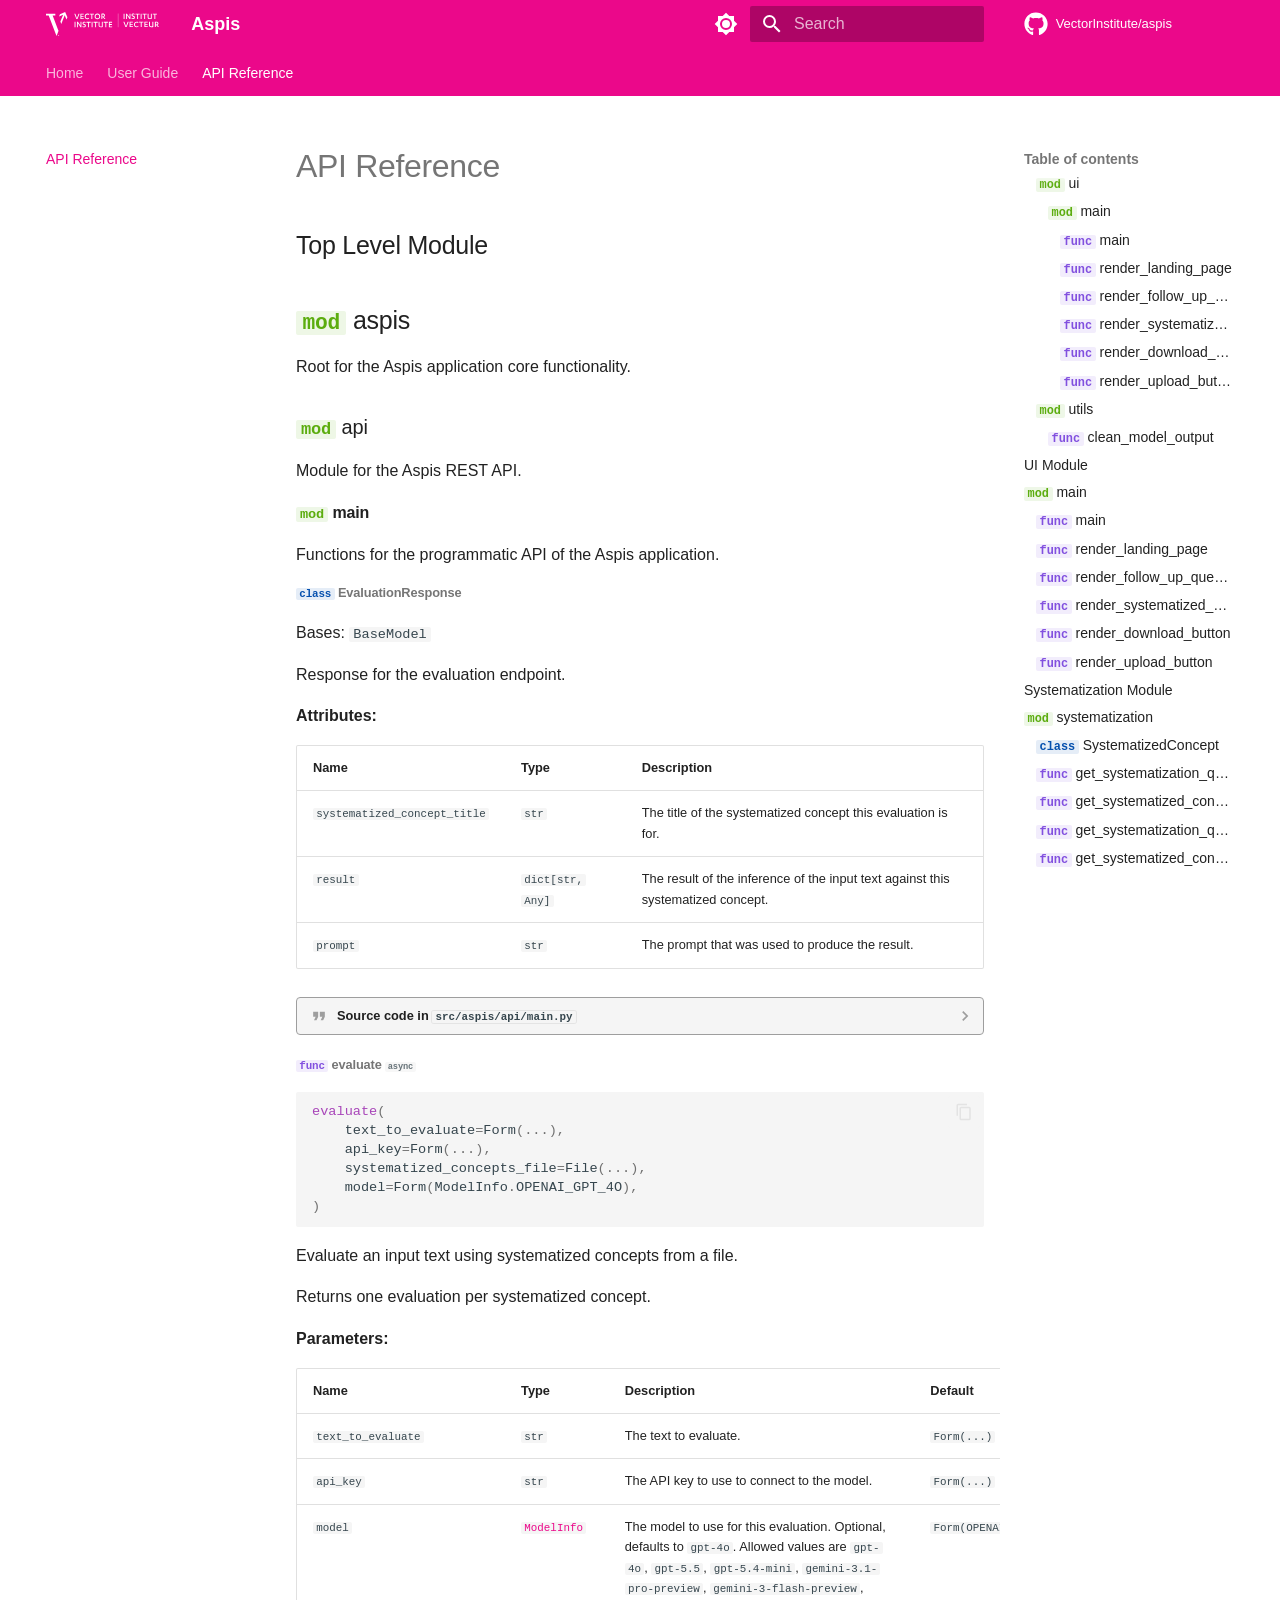
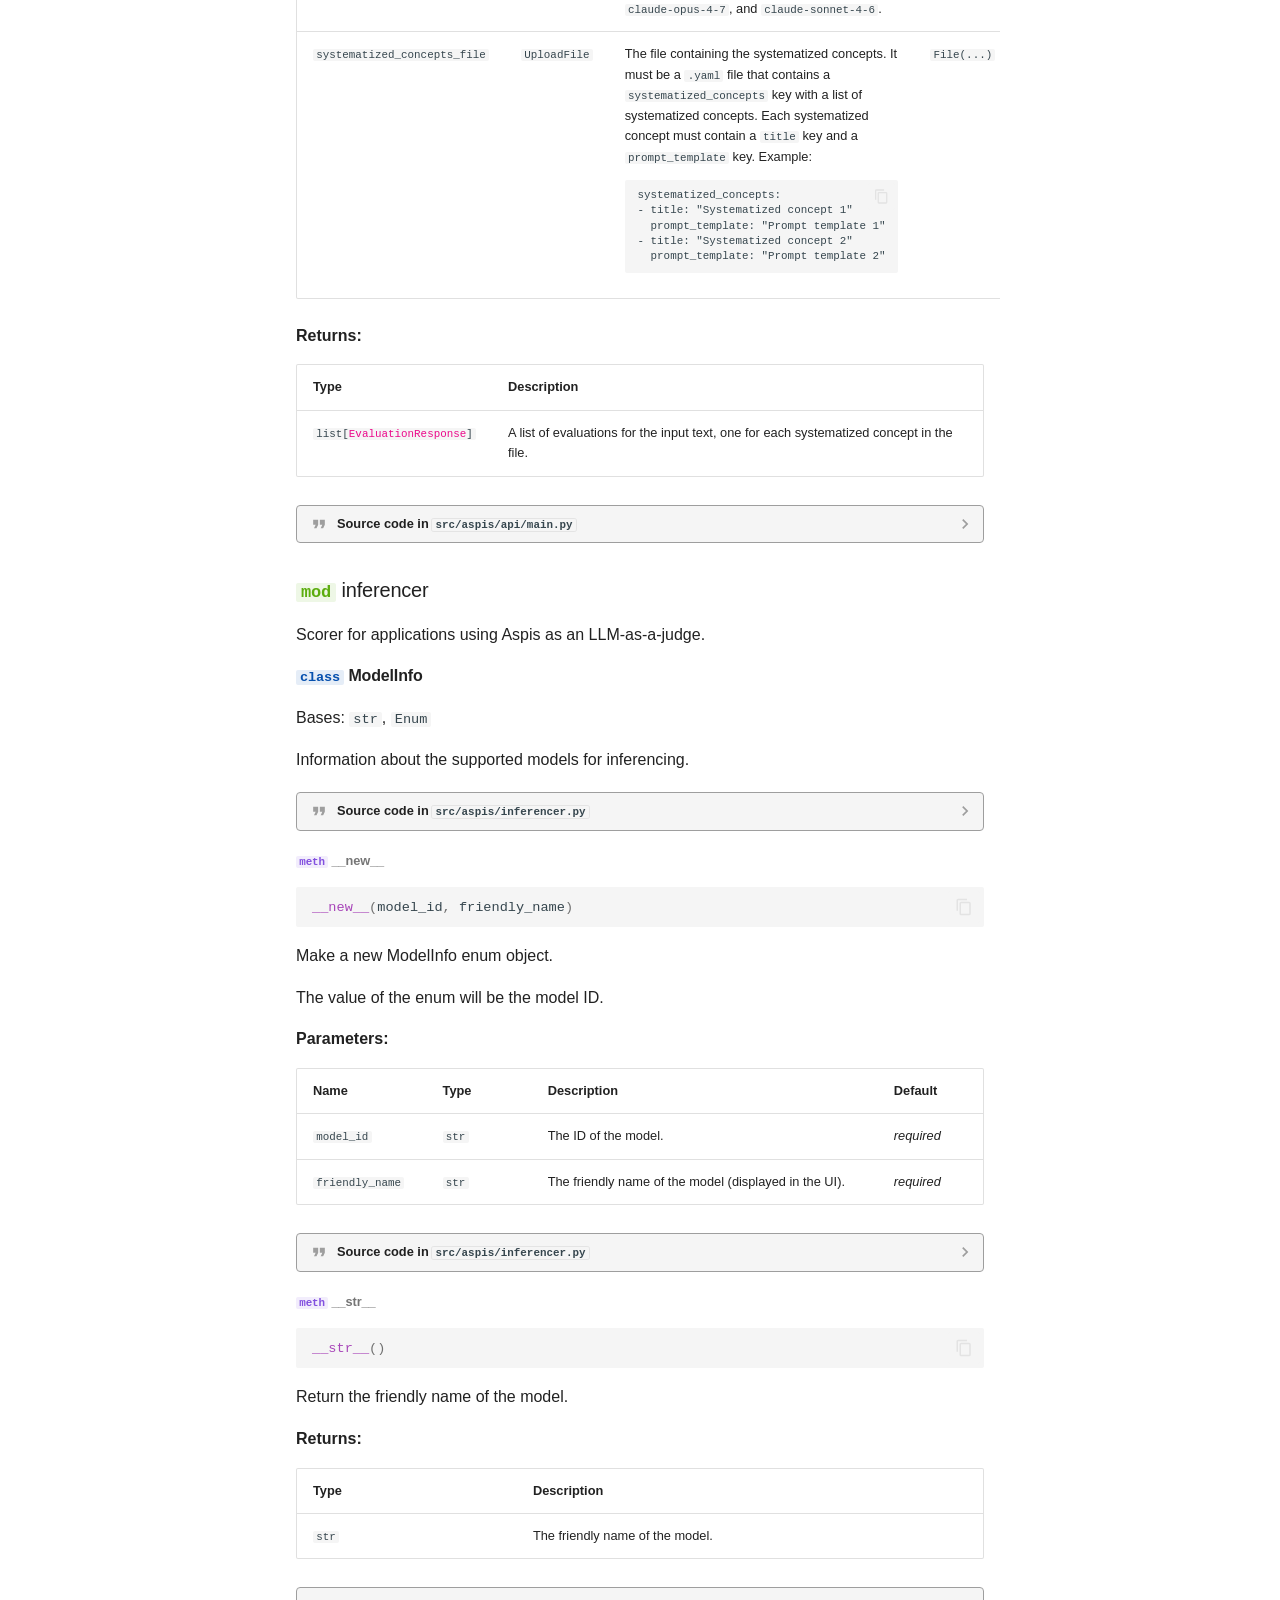
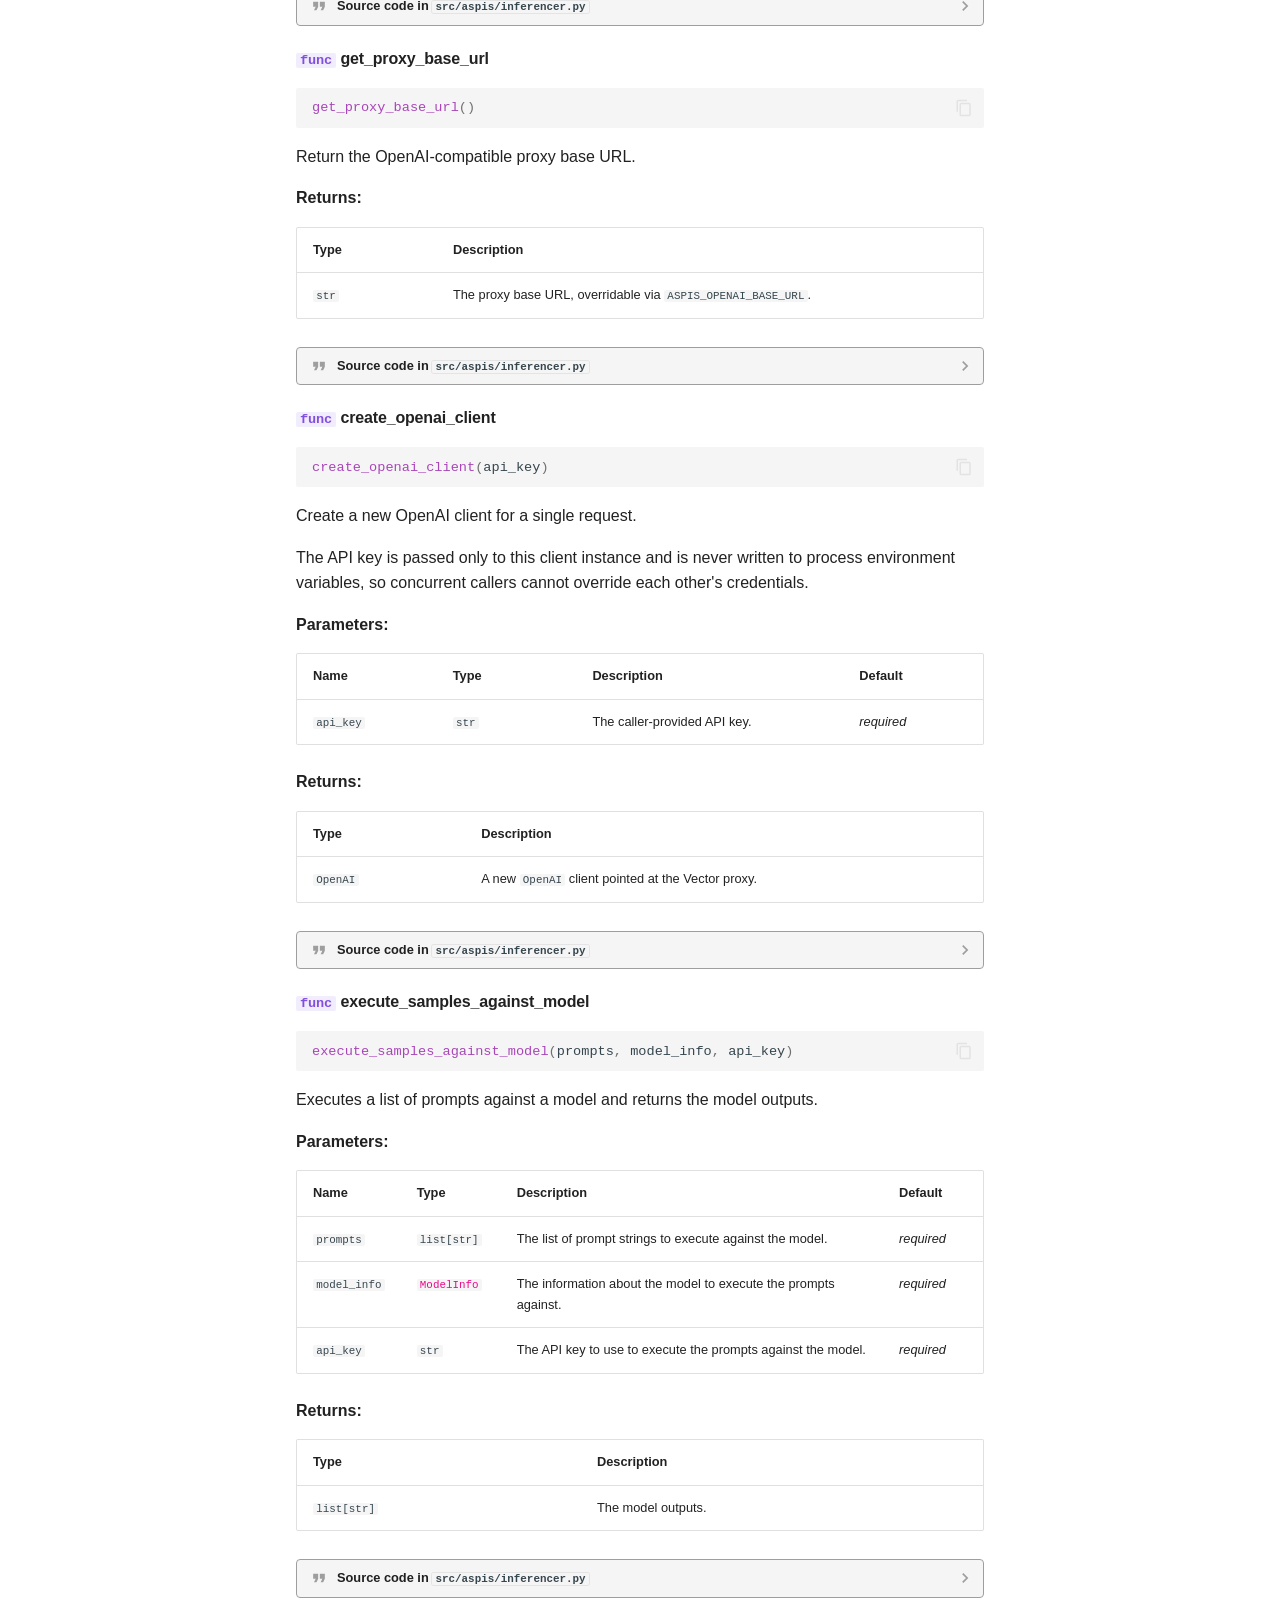
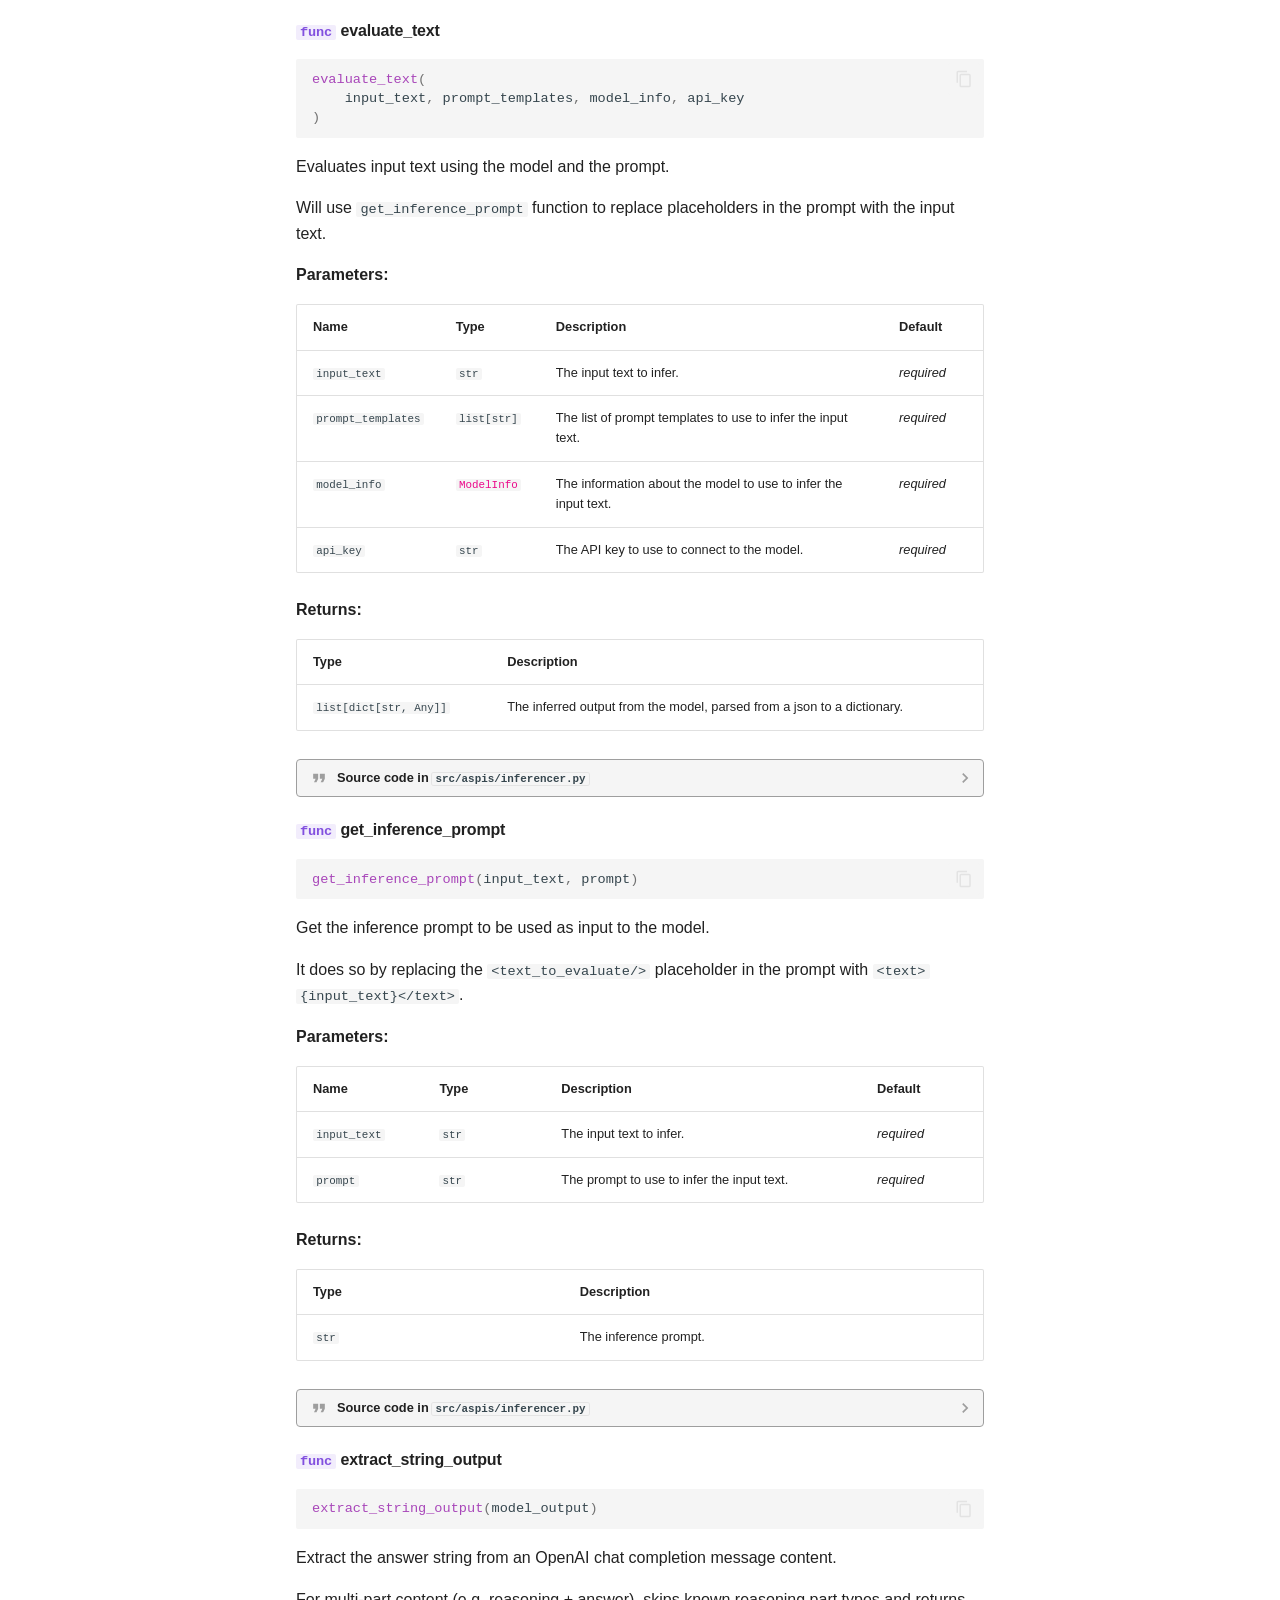
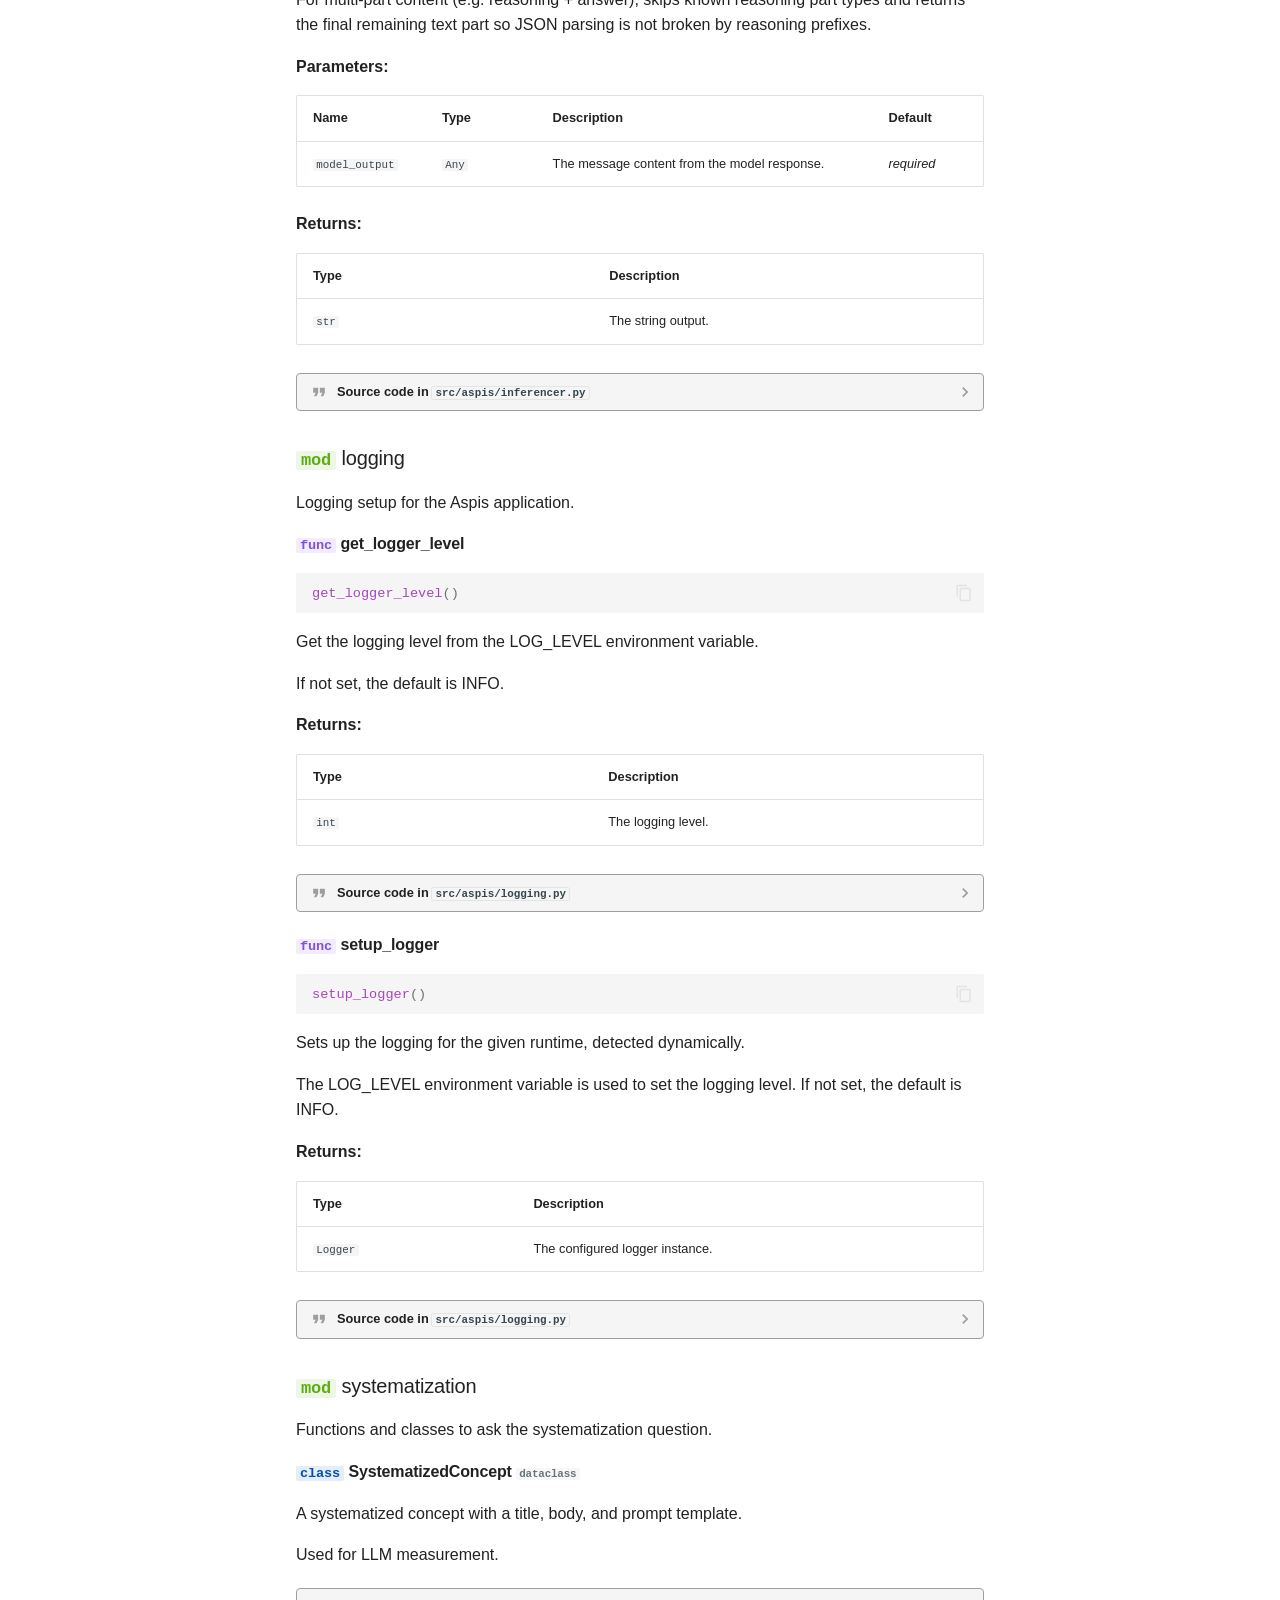
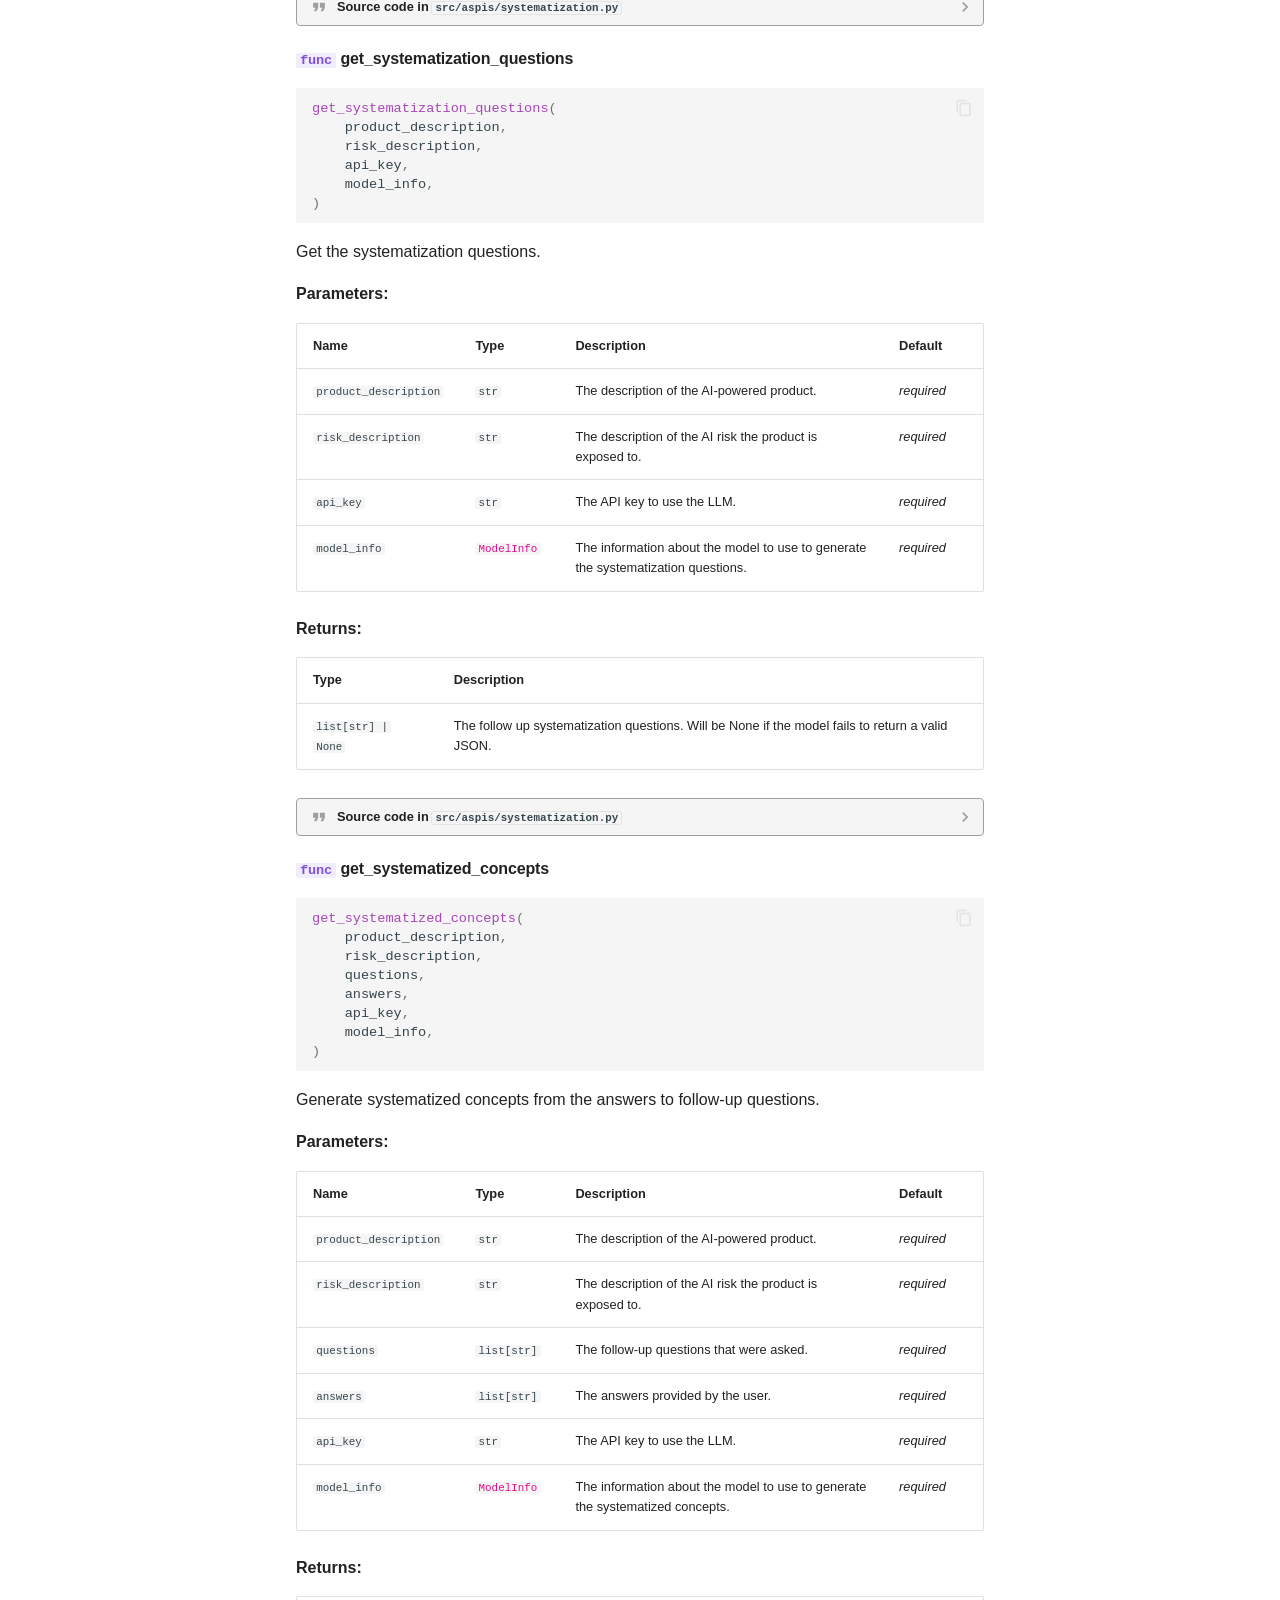
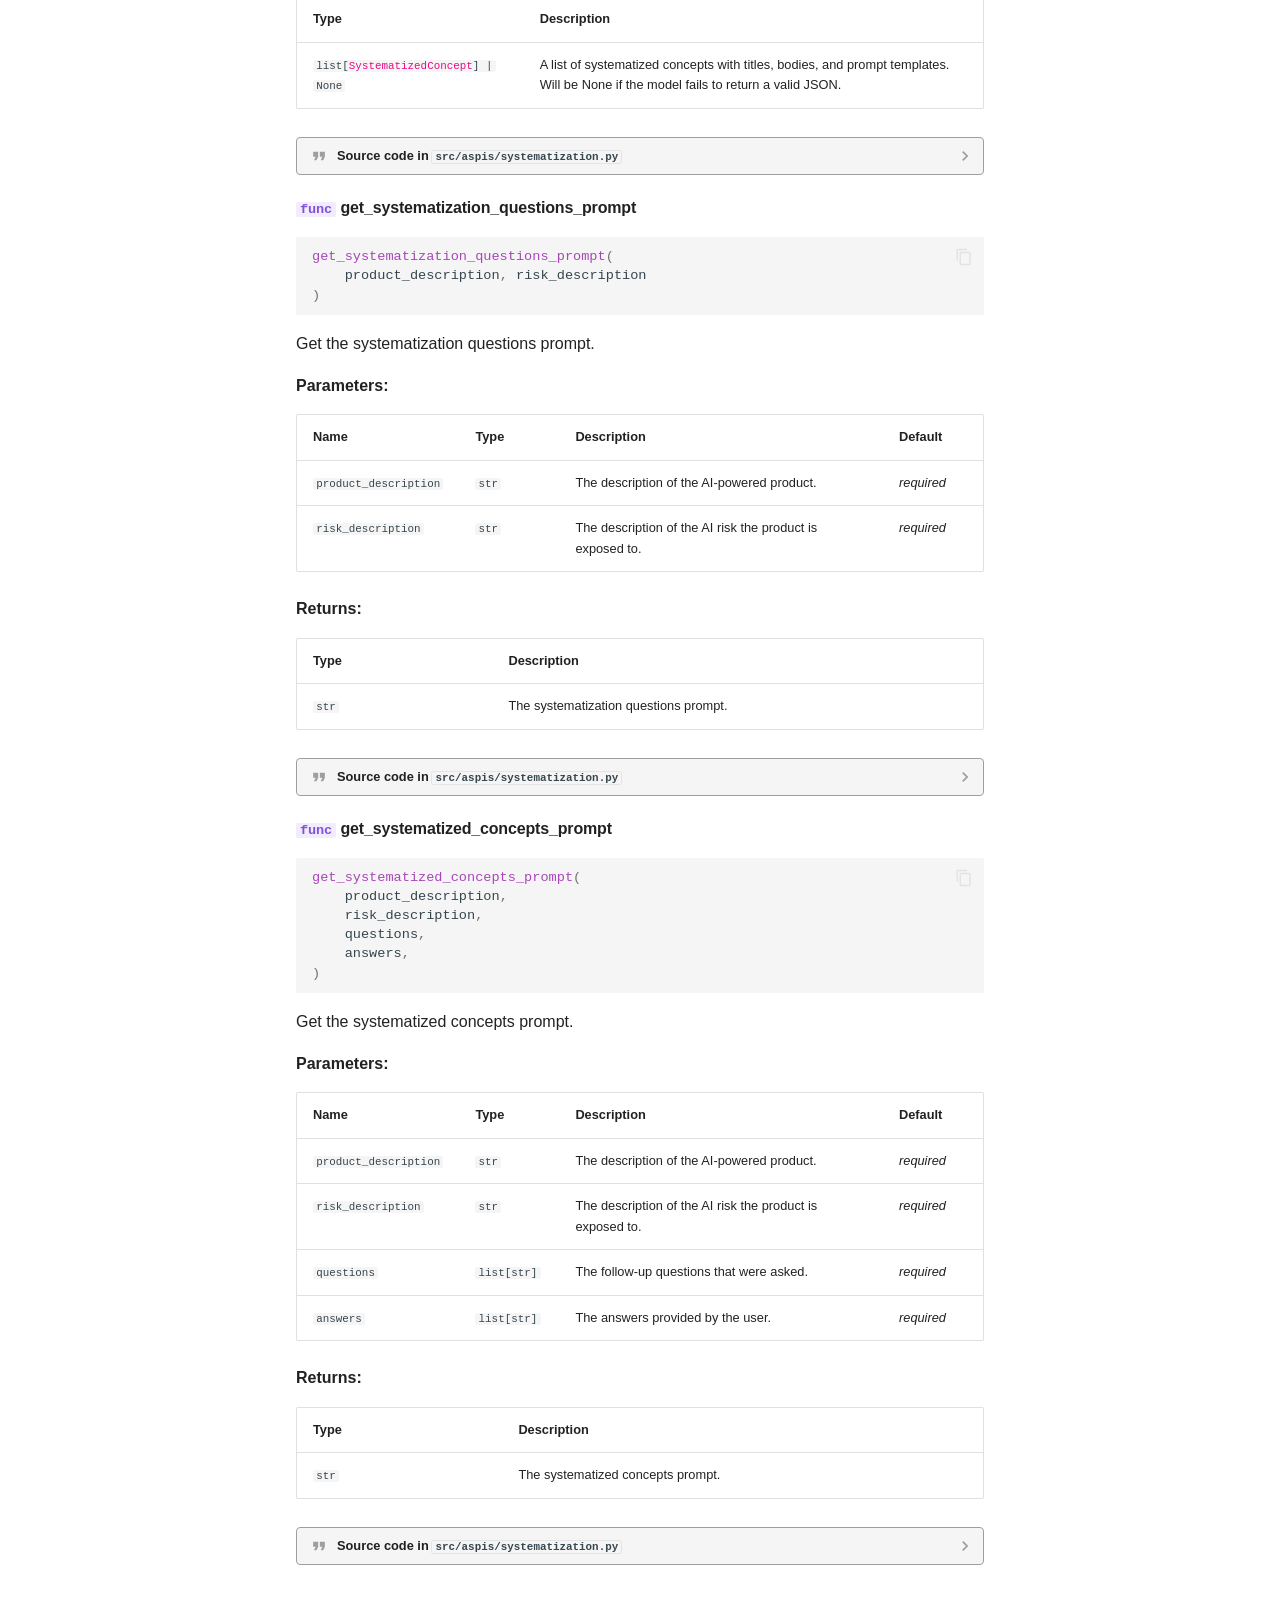
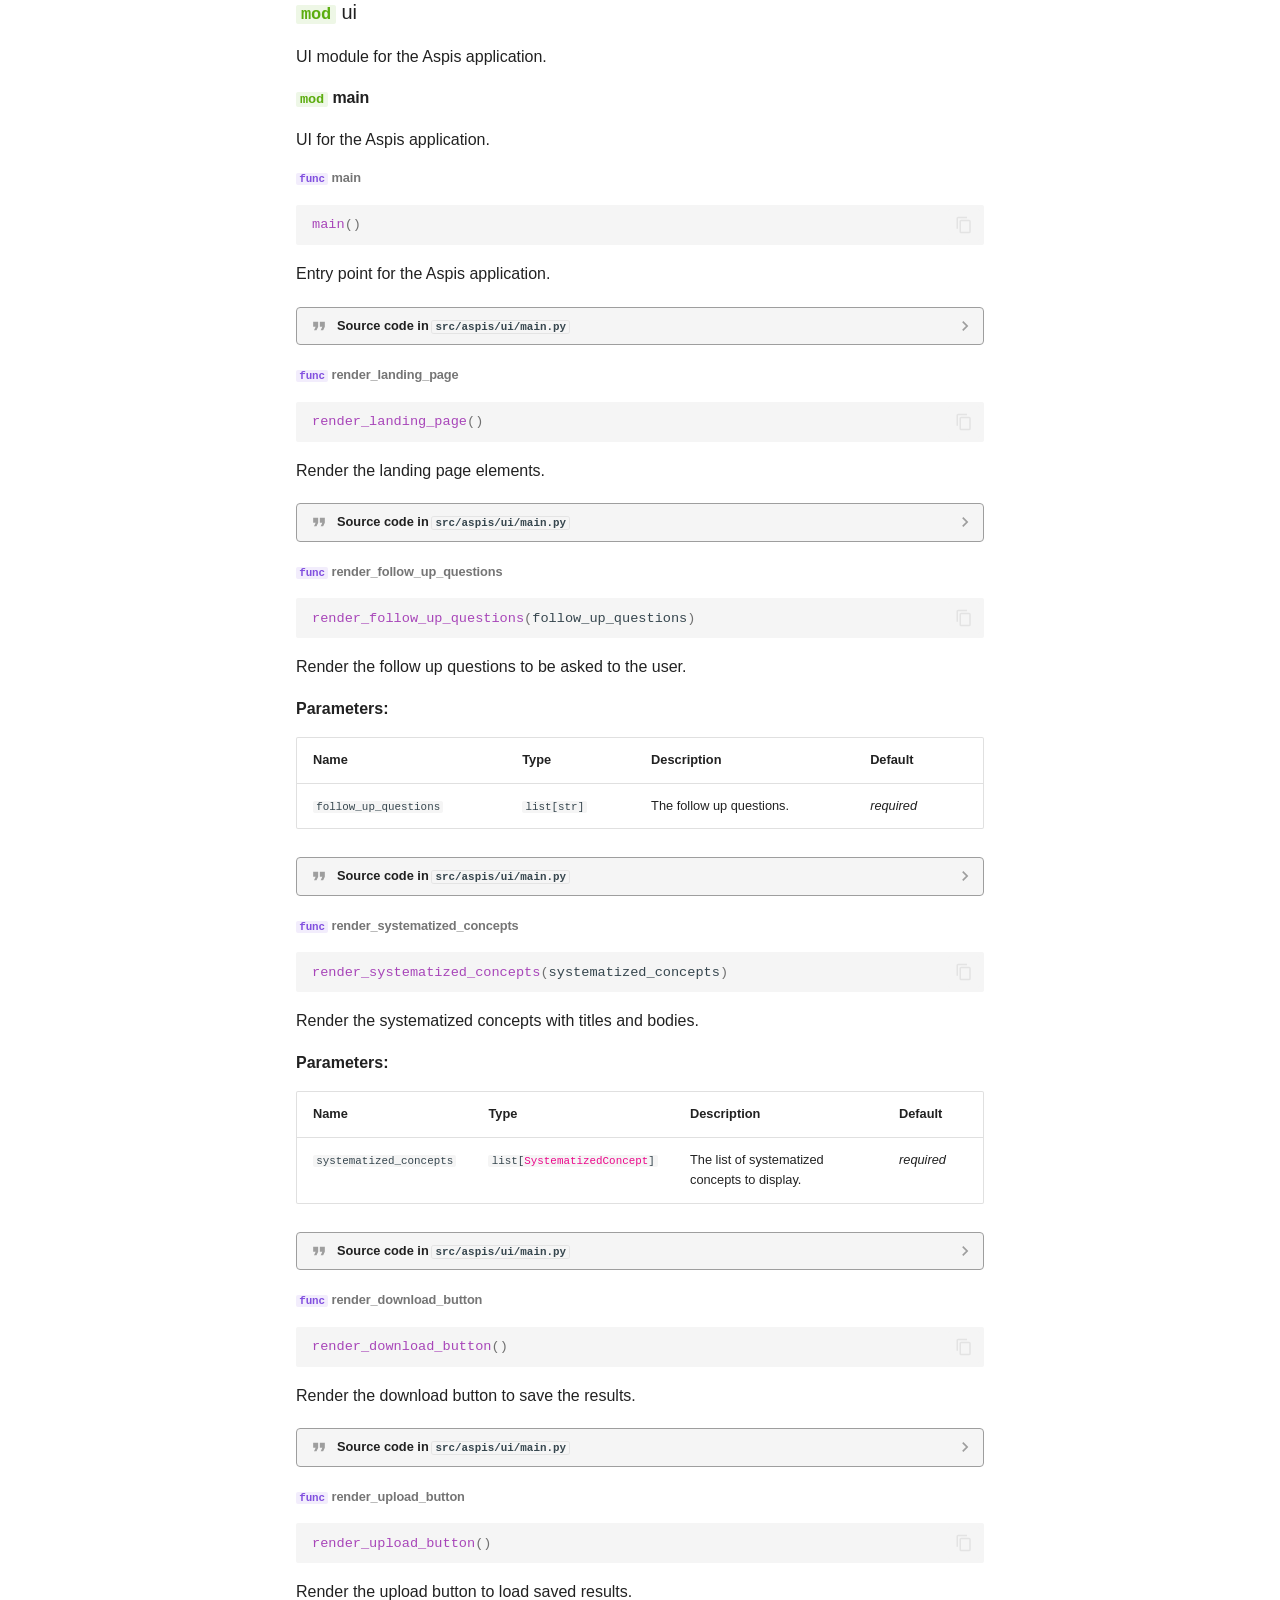
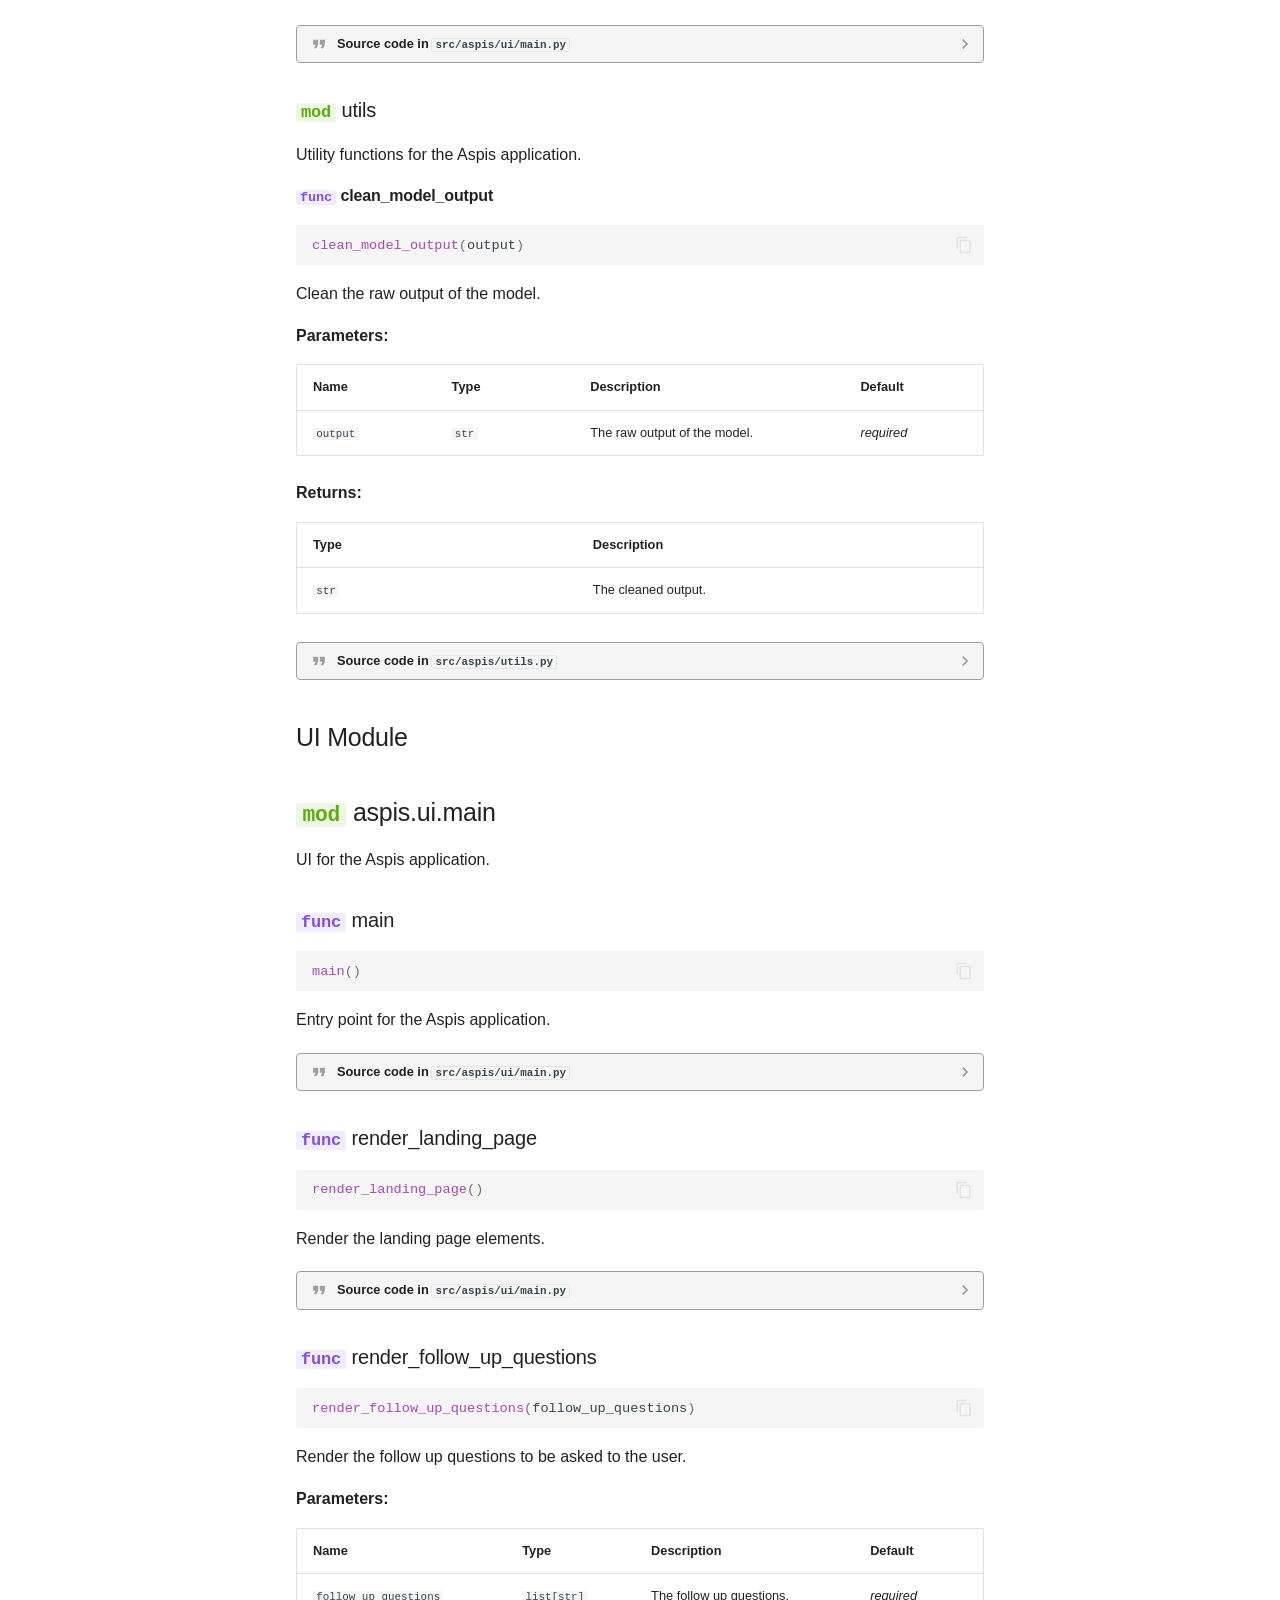
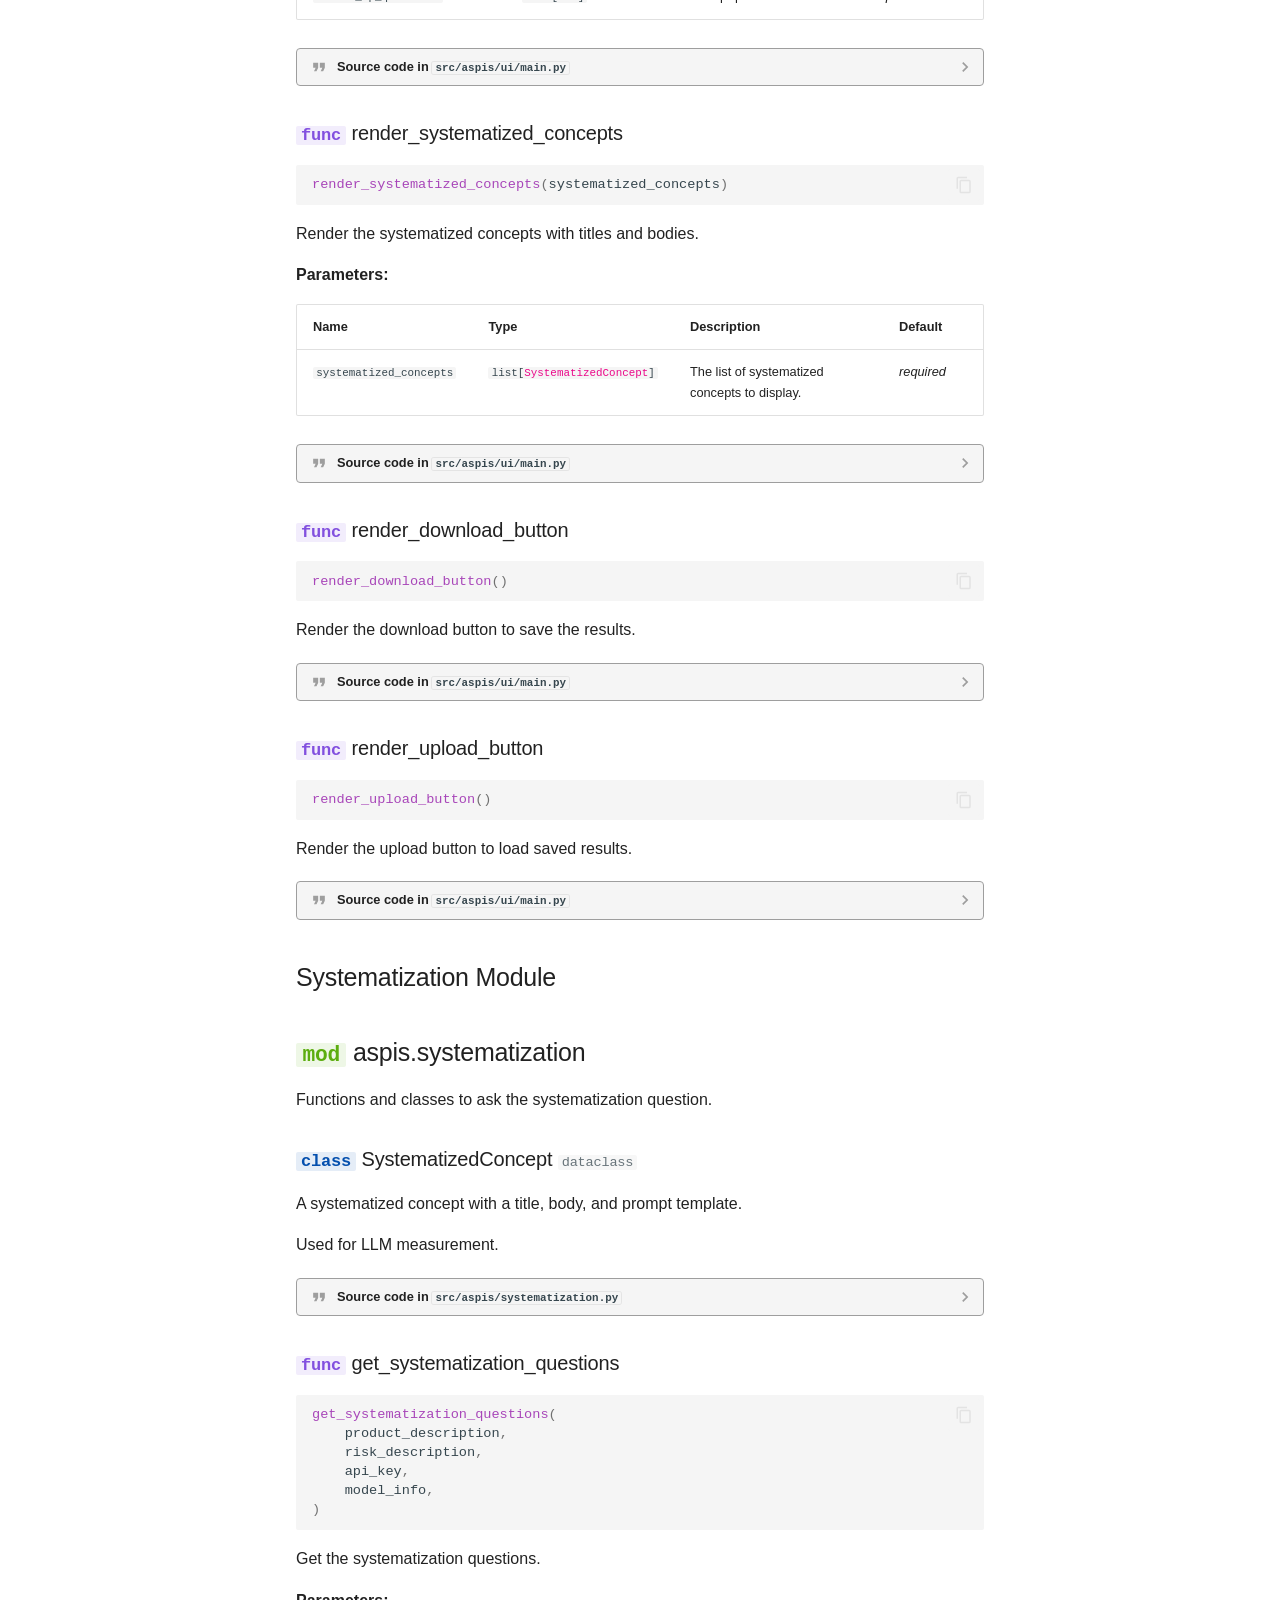
==== commit 19996b12: "Deploying to gh-pages from @ VectorInstitute/aspis@81557d0abc2fa0ec8ee875ac476e6412927a81f6 🚀" ====
--- a/api/index.html
+++ b/api/index.html
@@ -570,6 +570,28 @@
 </li>
         
           <li class="md-nav__item">
+  <a href="#aspis.inferencer.get_proxy_base_url" class="md-nav__link">
+    <span class="md-ellipsis">
+      
+        <code class="doc-symbol doc-symbol-toc doc-symbol-function"></code>&nbsp;get_proxy_base_url
+      
+    </span>
+  </a>
+  
+</li>
+        
+          <li class="md-nav__item">
+  <a href="#aspis.inferencer.create_openai_client" class="md-nav__link">
+    <span class="md-ellipsis">
+      
+        <code class="doc-symbol doc-symbol-toc doc-symbol-function"></code>&nbsp;create_openai_client
+      
+    </span>
+  </a>
+  
+</li>
+        
+          <li class="md-nav__item">
   <a href="#aspis.inferencer.execute_samples_against_model" class="md-nav__link">
     <span class="md-ellipsis">
       
@@ -585,17 +607,6 @@
     <span class="md-ellipsis">
       
         <code class="doc-symbol doc-symbol-toc doc-symbol-function"></code>&nbsp;evaluate_text
-      
-    </span>
-  </a>
-  
-</li>
-        
-          <li class="md-nav__item">
-  <a href="#aspis.inferencer.run_eval" class="md-nav__link">
-    <span class="md-ellipsis">
-      
-        <code class="doc-symbol doc-symbol-toc doc-symbol-function"></code>&nbsp;run_eval
       
     </span>
   </a>
@@ -1215,6 +1226,28 @@
 </li>
         
           <li class="md-nav__item">
+  <a href="#aspis.inferencer.get_proxy_base_url" class="md-nav__link">
+    <span class="md-ellipsis">
+      
+        <code class="doc-symbol doc-symbol-toc doc-symbol-function"></code>&nbsp;get_proxy_base_url
+      
+    </span>
+  </a>
+  
+</li>
+        
+          <li class="md-nav__item">
+  <a href="#aspis.inferencer.create_openai_client" class="md-nav__link">
+    <span class="md-ellipsis">
+      
+        <code class="doc-symbol doc-symbol-toc doc-symbol-function"></code>&nbsp;create_openai_client
+      
+    </span>
+  </a>
+  
+</li>
+        
+          <li class="md-nav__item">
   <a href="#aspis.inferencer.execute_samples_against_model" class="md-nav__link">
     <span class="md-ellipsis">
       
@@ -1230,17 +1263,6 @@
     <span class="md-ellipsis">
       
         <code class="doc-symbol doc-symbol-toc doc-symbol-function"></code>&nbsp;evaluate_text
-      
-    </span>
-  </a>
-  
-</li>
-        
-          <li class="md-nav__item">
-  <a href="#aspis.inferencer.run_eval" class="md-nav__link">
-    <span class="md-ellipsis">
-      
-        <code class="doc-symbol doc-symbol-toc doc-symbol-function"></code>&nbsp;run_eval
       
     </span>
   </a>
@@ -1891,8 +1913,7 @@
 
               <details class="quote">
                 <summary>Source code in <code>src/aspis/api/main.py</code></summary>
-                <div class="language-python highlight"><table class="highlighttable"><tr><td class="linenos"><div class="linenodiv"><pre><span></span><span class="normal"><a href="#__codelineno-0-17">17</a></span>
-<span class="normal"><a href="#__codelineno-0-18">18</a></span>
+                <div class="language-python highlight"><table class="highlighttable"><tr><td class="linenos"><div class="linenodiv"><pre><span></span><span class="normal"><a href="#__codelineno-0-18">18</a></span>
 <span class="normal"><a href="#__codelineno-0-19">19</a></span>
 <span class="normal"><a href="#__codelineno-0-20">20</a></span>
 <span class="normal"><a href="#__codelineno-0-21">21</a></span>
@@ -1904,20 +1925,21 @@
 <span class="normal"><a href="#__codelineno-0-27">27</a></span>
 <span class="normal"><a href="#__codelineno-0-28">28</a></span>
 <span class="normal"><a href="#__codelineno-0-29">29</a></span>
-<span class="normal"><a href="#__codelineno-0-30">30</a></span></pre></div></td><td class="code"><div><pre><span></span><code><span id="__span-0-17"><a id="__codelineno-0-17" name="__codelineno-0-17"></a><span class="k">class</span><span class="w"> </span><span class="nc">EvaluationResponse</span><span class="p">(</span><span class="n">BaseModel</span><span class="p">):</span>
-</span><span id="__span-0-18"><a id="__codelineno-0-18" name="__codelineno-0-18"></a><span class="w">    </span><span class="sd">&quot;&quot;&quot;Response for the evaluation endpoint.</span>
-</span><span id="__span-0-19"><a id="__codelineno-0-19" name="__codelineno-0-19"></a>
-</span><span id="__span-0-20"><a id="__codelineno-0-20" name="__codelineno-0-20"></a><span class="sd">    Attributes:</span>
-</span><span id="__span-0-21"><a id="__codelineno-0-21" name="__codelineno-0-21"></a><span class="sd">        systematized_concept_title: The title of the systematized concept this</span>
-</span><span id="__span-0-22"><a id="__codelineno-0-22" name="__codelineno-0-22"></a><span class="sd">            evaluation is for.</span>
-</span><span id="__span-0-23"><a id="__codelineno-0-23" name="__codelineno-0-23"></a><span class="sd">        result: The result of the inference of the input text against this</span>
-</span><span id="__span-0-24"><a id="__codelineno-0-24" name="__codelineno-0-24"></a><span class="sd">            systematized concept.</span>
-</span><span id="__span-0-25"><a id="__codelineno-0-25" name="__codelineno-0-25"></a><span class="sd">        prompt: The prompt that was used to produce the result.</span>
-</span><span id="__span-0-26"><a id="__codelineno-0-26" name="__codelineno-0-26"></a><span class="sd">    &quot;&quot;&quot;</span>
-</span><span id="__span-0-27"><a id="__codelineno-0-27" name="__codelineno-0-27"></a>
-</span><span id="__span-0-28"><a id="__codelineno-0-28" name="__codelineno-0-28"></a>    <span class="n">systematized_concept_title</span><span class="p">:</span> <span class="nb">str</span>
-</span><span id="__span-0-29"><a id="__codelineno-0-29" name="__codelineno-0-29"></a>    <span class="n">result</span><span class="p">:</span> <span class="nb">dict</span><span class="p">[</span><span class="nb">str</span><span class="p">,</span> <span class="n">Any</span><span class="p">]</span>
-</span><span id="__span-0-30"><a id="__codelineno-0-30" name="__codelineno-0-30"></a>    <span class="n">prompt</span><span class="p">:</span> <span class="nb">str</span>
+<span class="normal"><a href="#__codelineno-0-30">30</a></span>
+<span class="normal"><a href="#__codelineno-0-31">31</a></span></pre></div></td><td class="code"><div><pre><span></span><code><span id="__span-0-18"><a id="__codelineno-0-18" name="__codelineno-0-18"></a><span class="k">class</span><span class="w"> </span><span class="nc">EvaluationResponse</span><span class="p">(</span><span class="n">BaseModel</span><span class="p">):</span>
+</span><span id="__span-0-19"><a id="__codelineno-0-19" name="__codelineno-0-19"></a><span class="w">    </span><span class="sd">&quot;&quot;&quot;Response for the evaluation endpoint.</span>
+</span><span id="__span-0-20"><a id="__codelineno-0-20" name="__codelineno-0-20"></a>
+</span><span id="__span-0-21"><a id="__codelineno-0-21" name="__codelineno-0-21"></a><span class="sd">    Attributes:</span>
+</span><span id="__span-0-22"><a id="__codelineno-0-22" name="__codelineno-0-22"></a><span class="sd">        systematized_concept_title: The title of the systematized concept this</span>
+</span><span id="__span-0-23"><a id="__codelineno-0-23" name="__codelineno-0-23"></a><span class="sd">            evaluation is for.</span>
+</span><span id="__span-0-24"><a id="__codelineno-0-24" name="__codelineno-0-24"></a><span class="sd">        result: The result of the inference of the input text against this</span>
+</span><span id="__span-0-25"><a id="__codelineno-0-25" name="__codelineno-0-25"></a><span class="sd">            systematized concept.</span>
+</span><span id="__span-0-26"><a id="__codelineno-0-26" name="__codelineno-0-26"></a><span class="sd">        prompt: The prompt that was used to produce the result.</span>
+</span><span id="__span-0-27"><a id="__codelineno-0-27" name="__codelineno-0-27"></a><span class="sd">    &quot;&quot;&quot;</span>
+</span><span id="__span-0-28"><a id="__codelineno-0-28" name="__codelineno-0-28"></a>
+</span><span id="__span-0-29"><a id="__codelineno-0-29" name="__codelineno-0-29"></a>    <span class="n">systematized_concept_title</span><span class="p">:</span> <span class="nb">str</span>
+</span><span id="__span-0-30"><a id="__codelineno-0-30" name="__codelineno-0-30"></a>    <span class="n">result</span><span class="p">:</span> <span class="nb">dict</span><span class="p">[</span><span class="nb">str</span><span class="p">,</span> <span class="n">Any</span><span class="p">]</span>
+</span><span id="__span-0-31"><a id="__codelineno-0-31" name="__codelineno-0-31"></a>    <span class="n">prompt</span><span class="p">:</span> <span class="nb">str</span>
 </span></code></pre></div></td></tr></table></div>
               </details>
 
@@ -2021,11 +2043,10 @@
             <td>
               <div class="doc-md-description">
                 <p>The model to use for this evaluation. Optional,
-defaults to <code>openai/gpt-4o</code>. Allowed values are <code>openai/gpt-4o</code>,
-<code>openai/gpt-5.5</code>, <code>openai/gpt-5.4-mini</code>, <code>google/gemini-3.1-pro-preview</code>,
-<code>google/gemini-3-flash-preview</code>, <code>google/gemini-3.1-flash-lite</code>,
-<code>anthropic/claude-opus-4-7</code>, <code>anthropic/claude-sonnet-4-6</code>
-and <code>anthropic/claude-haiku-4-5-20251001</code>.</p>
+defaults to <code>gpt-4o</code>. Allowed values are <code>gpt-4o</code>,
+<code>gpt-5.5</code>, <code>gpt-5.4-mini</code>, <code>gemini-3.1-pro-preview</code>,
+<code>gemini-3-flash-preview</code>, <code>claude-opus-4-7</code>, and
+<code>claude-sonnet-4-6</code>.</p>
               </div>
             </td>
             <td>
@@ -2087,8 +2108,7 @@
 
             <details class="quote">
               <summary>Source code in <code>src/aspis/api/main.py</code></summary>
-              <div class="language-python highlight"><table class="highlighttable"><tr><td class="linenos"><div class="linenodiv"><pre><span></span><span class="normal"><a href="#__codelineno-0-33"> 33</a></span>
-<span class="normal"><a href="#__codelineno-0-34"> 34</a></span>
+              <div class="language-python highlight"><table class="highlighttable"><tr><td class="linenos"><div class="linenodiv"><pre><span></span><span class="normal"><a href="#__codelineno-0-34"> 34</a></span>
 <span class="normal"><a href="#__codelineno-0-35"> 35</a></span>
 <span class="normal"><a href="#__codelineno-0-36"> 36</a></span>
 <span class="normal"><a href="#__codelineno-0-37"> 37</a></span>
@@ -2163,26 +2183,26 @@
 <span class="normal"><a href="#__codelineno-0-106">106</a></span>
 <span class="normal"><a href="#__codelineno-0-107">107</a></span>
 <span class="normal"><a href="#__codelineno-0-108">108</a></span>
-<span class="normal"><a href="#__codelineno-0-109">109</a></span></pre></div></td><td class="code"><div><pre><span></span><code><span id="__span-0-33"><a id="__codelineno-0-33" name="__codelineno-0-33"></a><span class="nd">@app</span><span class="o">.</span><span class="n">post</span><span class="p">(</span><span class="s2">&quot;/evaluate_from_file&quot;</span><span class="p">)</span>
-</span><span id="__span-0-34"><a id="__codelineno-0-34" name="__codelineno-0-34"></a><span class="k">async</span> <span class="k">def</span><span class="w"> </span><span class="nf">evaluate</span><span class="p">(</span>
-</span><span id="__span-0-35"><a id="__codelineno-0-35" name="__codelineno-0-35"></a>    <span class="n">text_to_evaluate</span><span class="p">:</span> <span class="nb">str</span> <span class="o">=</span> <span class="n">Form</span><span class="p">(</span><span class="o">...</span><span class="p">),</span>
-</span><span id="__span-0-36"><a id="__codelineno-0-36" name="__codelineno-0-36"></a>    <span class="n">api_key</span><span class="p">:</span> <span class="nb">str</span> <span class="o">=</span> <span class="n">Form</span><span class="p">(</span><span class="o">...</span><span class="p">),</span>
-</span><span id="__span-0-37"><a id="__codelineno-0-37" name="__codelineno-0-37"></a>    <span class="n">systematized_concepts_file</span><span class="p">:</span> <span class="n">UploadFile</span> <span class="o">=</span> <span class="n">File</span><span class="p">(</span><span class="o">...</span><span class="p">),</span>  <span class="c1"># noqa: B008 mypy&#39;s false positive on File(...)</span>
-</span><span id="__span-0-38"><a id="__codelineno-0-38" name="__codelineno-0-38"></a>    <span class="n">model</span><span class="p">:</span> <span class="n">ModelInfo</span> <span class="o">=</span> <span class="n">Form</span><span class="p">(</span><span class="n">ModelInfo</span><span class="o">.</span><span class="n">OPENAI_GPT_4O</span><span class="p">),</span>  <span class="c1"># noqa: B008 mypy&#39;s false positive on Form with default value</span>
-</span><span id="__span-0-39"><a id="__codelineno-0-39" name="__codelineno-0-39"></a><span class="p">)</span> <span class="o">-&gt;</span> <span class="nb">list</span><span class="p">[</span><span class="n">EvaluationResponse</span><span class="p">]:</span>
-</span><span id="__span-0-40"><a id="__codelineno-0-40" name="__codelineno-0-40"></a><span class="w">    </span><span class="sd">&quot;&quot;&quot;Evaluate an input text using systematized concepts from a file.</span>
-</span><span id="__span-0-41"><a id="__codelineno-0-41" name="__codelineno-0-41"></a>
-</span><span id="__span-0-42"><a id="__codelineno-0-42" name="__codelineno-0-42"></a><span class="sd">    Returns one evaluation per systematized concept.</span>
-</span><span id="__span-0-43"><a id="__codelineno-0-43" name="__codelineno-0-43"></a>
-</span><span id="__span-0-44"><a id="__codelineno-0-44" name="__codelineno-0-44"></a><span class="sd">    Args:</span>
-</span><span id="__span-0-45"><a id="__codelineno-0-45" name="__codelineno-0-45"></a><span class="sd">        text_to_evaluate: The text to evaluate.</span>
-</span><span id="__span-0-46"><a id="__codelineno-0-46" name="__codelineno-0-46"></a><span class="sd">        api_key: The API key to use to connect to the model.</span>
-</span><span id="__span-0-47"><a id="__codelineno-0-47" name="__codelineno-0-47"></a><span class="sd">        model: The model to use for this evaluation. Optional,</span>
-</span><span id="__span-0-48"><a id="__codelineno-0-48" name="__codelineno-0-48"></a><span class="sd">            defaults to `openai/gpt-4o`. Allowed values are `openai/gpt-4o`,</span>
-</span><span id="__span-0-49"><a id="__codelineno-0-49" name="__codelineno-0-49"></a><span class="sd">            `openai/gpt-5.5`, `openai/gpt-5.4-mini`, `google/gemini-3.1-pro-preview`,</span>
-</span><span id="__span-0-50"><a id="__codelineno-0-50" name="__codelineno-0-50"></a><span class="sd">            `google/gemini-3-flash-preview`, `google/gemini-3.1-flash-lite`,</span>
-</span><span id="__span-0-51"><a id="__codelineno-0-51" name="__codelineno-0-51"></a><span class="sd">            `anthropic/claude-opus-4-7`, `anthropic/claude-sonnet-4-6`</span>
-</span><span id="__span-0-52"><a id="__codelineno-0-52" name="__codelineno-0-52"></a><span class="sd">            and `anthropic/claude-haiku-4-5-20251001`.</span>
+<span class="normal"><a href="#__codelineno-0-109">109</a></span>
+<span class="normal"><a href="#__codelineno-0-110">110</a></span></pre></div></td><td class="code"><div><pre><span></span><code><span id="__span-0-34"><a id="__codelineno-0-34" name="__codelineno-0-34"></a><span class="nd">@app</span><span class="o">.</span><span class="n">post</span><span class="p">(</span><span class="s2">&quot;/evaluate_from_file&quot;</span><span class="p">)</span>
+</span><span id="__span-0-35"><a id="__codelineno-0-35" name="__codelineno-0-35"></a><span class="k">async</span> <span class="k">def</span><span class="w"> </span><span class="nf">evaluate</span><span class="p">(</span>
+</span><span id="__span-0-36"><a id="__codelineno-0-36" name="__codelineno-0-36"></a>    <span class="n">text_to_evaluate</span><span class="p">:</span> <span class="nb">str</span> <span class="o">=</span> <span class="n">Form</span><span class="p">(</span><span class="o">...</span><span class="p">),</span>
+</span><span id="__span-0-37"><a id="__codelineno-0-37" name="__codelineno-0-37"></a>    <span class="n">api_key</span><span class="p">:</span> <span class="nb">str</span> <span class="o">=</span> <span class="n">Form</span><span class="p">(</span><span class="o">...</span><span class="p">),</span>
+</span><span id="__span-0-38"><a id="__codelineno-0-38" name="__codelineno-0-38"></a>    <span class="n">systematized_concepts_file</span><span class="p">:</span> <span class="n">UploadFile</span> <span class="o">=</span> <span class="n">File</span><span class="p">(</span><span class="o">...</span><span class="p">),</span>  <span class="c1"># noqa: B008 mypy&#39;s false positive on File(...)</span>
+</span><span id="__span-0-39"><a id="__codelineno-0-39" name="__codelineno-0-39"></a>    <span class="n">model</span><span class="p">:</span> <span class="n">ModelInfo</span> <span class="o">=</span> <span class="n">Form</span><span class="p">(</span><span class="n">ModelInfo</span><span class="o">.</span><span class="n">OPENAI_GPT_4O</span><span class="p">),</span>  <span class="c1"># noqa: B008 mypy&#39;s false positive on Form with default value</span>
+</span><span id="__span-0-40"><a id="__codelineno-0-40" name="__codelineno-0-40"></a><span class="p">)</span> <span class="o">-&gt;</span> <span class="nb">list</span><span class="p">[</span><span class="n">EvaluationResponse</span><span class="p">]:</span>
+</span><span id="__span-0-41"><a id="__codelineno-0-41" name="__codelineno-0-41"></a><span class="w">    </span><span class="sd">&quot;&quot;&quot;Evaluate an input text using systematized concepts from a file.</span>
+</span><span id="__span-0-42"><a id="__codelineno-0-42" name="__codelineno-0-42"></a>
+</span><span id="__span-0-43"><a id="__codelineno-0-43" name="__codelineno-0-43"></a><span class="sd">    Returns one evaluation per systematized concept.</span>
+</span><span id="__span-0-44"><a id="__codelineno-0-44" name="__codelineno-0-44"></a>
+</span><span id="__span-0-45"><a id="__codelineno-0-45" name="__codelineno-0-45"></a><span class="sd">    Args:</span>
+</span><span id="__span-0-46"><a id="__codelineno-0-46" name="__codelineno-0-46"></a><span class="sd">        text_to_evaluate: The text to evaluate.</span>
+</span><span id="__span-0-47"><a id="__codelineno-0-47" name="__codelineno-0-47"></a><span class="sd">        api_key: The API key to use to connect to the model.</span>
+</span><span id="__span-0-48"><a id="__codelineno-0-48" name="__codelineno-0-48"></a><span class="sd">        model: The model to use for this evaluation. Optional,</span>
+</span><span id="__span-0-49"><a id="__codelineno-0-49" name="__codelineno-0-49"></a><span class="sd">            defaults to `gpt-4o`. Allowed values are `gpt-4o`,</span>
+</span><span id="__span-0-50"><a id="__codelineno-0-50" name="__codelineno-0-50"></a><span class="sd">            `gpt-5.5`, `gpt-5.4-mini`, `gemini-3.1-pro-preview`,</span>
+</span><span id="__span-0-51"><a id="__codelineno-0-51" name="__codelineno-0-51"></a><span class="sd">            `gemini-3-flash-preview`, `claude-opus-4-7`, and</span>
+</span><span id="__span-0-52"><a id="__codelineno-0-52" name="__codelineno-0-52"></a><span class="sd">            `claude-sonnet-4-6`.</span>
 </span><span id="__span-0-53"><a id="__codelineno-0-53" name="__codelineno-0-53"></a><span class="sd">        systematized_concepts_file: The file containing the systematized concepts.</span>
 </span><span id="__span-0-54"><a id="__codelineno-0-54" name="__codelineno-0-54"></a><span class="sd">            It must be a `.yaml` file that contains a `systematized_concepts` key</span>
 </span><span id="__span-0-55"><a id="__codelineno-0-55" name="__codelineno-0-55"></a><span class="sd">            with a list of systematized concepts. Each systematized concept must</span>
@@ -2220,26 +2240,27 @@
 </span><span id="__span-0-87"><a id="__codelineno-0-87" name="__codelineno-0-87"></a>
 </span><span id="__span-0-88"><a id="__codelineno-0-88" name="__codelineno-0-88"></a>        <span class="n">logger</span><span class="o">.</span><span class="n">info</span><span class="p">(</span><span class="s2">&quot;</span><span class="si">%s</span><span class="s2">: Evaluating input text against all concepts...&quot;</span><span class="p">,</span> <span class="n">datetime</span><span class="o">.</span><span class="n">datetime</span><span class="o">.</span><span class="n">now</span><span class="p">())</span>
 </span><span id="__span-0-89"><a id="__codelineno-0-89" name="__codelineno-0-89"></a>
-</span><span id="__span-0-90"><a id="__codelineno-0-90" name="__codelineno-0-90"></a>        <span class="n">results</span> <span class="o">=</span> <span class="n">evaluate_text</span><span class="p">(</span><span class="n">text_to_evaluate</span><span class="p">,</span> <span class="n">prompt_templates</span><span class="p">,</span> <span class="n">model</span><span class="p">,</span> <span class="n">api_key</span><span class="p">)</span>
-</span><span id="__span-0-91"><a id="__codelineno-0-91" name="__codelineno-0-91"></a>
-</span><span id="__span-0-92"><a id="__codelineno-0-92" name="__codelineno-0-92"></a>        <span class="n">evaluation_responses</span> <span class="o">=</span> <span class="p">[]</span>
-</span><span id="__span-0-93"><a id="__codelineno-0-93" name="__codelineno-0-93"></a>        <span class="k">for</span> <span class="n">i</span> <span class="ow">in</span> <span class="nb">range</span><span class="p">(</span><span class="nb">len</span><span class="p">(</span><span class="n">systematized_concepts</span><span class="p">)):</span>
-</span><span id="__span-0-94"><a id="__codelineno-0-94" name="__codelineno-0-94"></a>            <span class="n">evaluation_responses</span><span class="o">.</span><span class="n">append</span><span class="p">(</span>
-</span><span id="__span-0-95"><a id="__codelineno-0-95" name="__codelineno-0-95"></a>                <span class="n">EvaluationResponse</span><span class="p">(</span>
-</span><span id="__span-0-96"><a id="__codelineno-0-96" name="__codelineno-0-96"></a>                    <span class="n">systematized_concept_title</span><span class="o">=</span><span class="n">systematized_concepts</span><span class="p">[</span><span class="n">i</span><span class="p">][</span><span class="s2">&quot;title&quot;</span><span class="p">],</span>
-</span><span id="__span-0-97"><a id="__codelineno-0-97" name="__codelineno-0-97"></a>                    <span class="n">result</span><span class="o">=</span><span class="n">results</span><span class="p">[</span><span class="n">i</span><span class="p">],</span>
-</span><span id="__span-0-98"><a id="__codelineno-0-98" name="__codelineno-0-98"></a>                    <span class="n">prompt</span><span class="o">=</span><span class="n">get_inference_prompt</span><span class="p">(</span><span class="n">text_to_evaluate</span><span class="p">,</span> <span class="n">systematized_concepts</span><span class="p">[</span><span class="n">i</span><span class="p">][</span><span class="s2">&quot;prompt_template&quot;</span><span class="p">]),</span>
-</span><span id="__span-0-99"><a id="__codelineno-0-99" name="__codelineno-0-99"></a>                <span class="p">)</span>
-</span><span id="__span-0-100"><a id="__codelineno-0-100" name="__codelineno-0-100"></a>            <span class="p">)</span>
-</span><span id="__span-0-101"><a id="__codelineno-0-101" name="__codelineno-0-101"></a>
-</span><span id="__span-0-102"><a id="__codelineno-0-102" name="__codelineno-0-102"></a>        <span class="k">return</span> <span class="n">evaluation_responses</span>
-</span><span id="__span-0-103"><a id="__codelineno-0-103" name="__codelineno-0-103"></a>
-</span><span id="__span-0-104"><a id="__codelineno-0-104" name="__codelineno-0-104"></a>    <span class="k">except</span> <span class="ne">AssertionError</span> <span class="k">as</span> <span class="n">e</span><span class="p">:</span>
-</span><span id="__span-0-105"><a id="__codelineno-0-105" name="__codelineno-0-105"></a>        <span class="n">logger</span><span class="o">.</span><span class="n">exception</span><span class="p">(</span><span class="s2">&quot;Assertion error during evaluation: </span><span class="si">%s</span><span class="s2">&quot;</span><span class="p">,</span> <span class="n">e</span><span class="p">)</span>
-</span><span id="__span-0-106"><a id="__codelineno-0-106" name="__codelineno-0-106"></a>        <span class="k">raise</span> <span class="n">HTTPException</span><span class="p">(</span><span class="n">status_code</span><span class="o">=</span><span class="mi">422</span><span class="p">,</span> <span class="n">detail</span><span class="o">=</span><span class="nb">str</span><span class="p">(</span><span class="n">e</span><span class="p">))</span> <span class="kn">from</span><span class="w"> </span><span class="nn">e</span>
-</span><span id="__span-0-107"><a id="__codelineno-0-107" name="__codelineno-0-107"></a>    <span class="k">except</span> <span class="ne">Exception</span> <span class="k">as</span> <span class="n">e</span><span class="p">:</span>
-</span><span id="__span-0-108"><a id="__codelineno-0-108" name="__codelineno-0-108"></a>        <span class="n">logger</span><span class="o">.</span><span class="n">exception</span><span class="p">(</span><span class="s2">&quot;Unexpected error during evaluation: </span><span class="si">%s</span><span class="s2">&quot;</span><span class="p">,</span> <span class="n">e</span><span class="p">)</span>
-</span><span id="__span-0-109"><a id="__codelineno-0-109" name="__codelineno-0-109"></a>        <span class="k">raise</span> <span class="n">HTTPException</span><span class="p">(</span><span class="n">status_code</span><span class="o">=</span><span class="mi">500</span><span class="p">,</span> <span class="n">detail</span><span class="o">=</span><span class="sa">f</span><span class="s2">&quot;Evaluation failed: </span><span class="si">{</span><span class="nb">str</span><span class="p">(</span><span class="n">e</span><span class="p">)</span><span class="si">}</span><span class="s2">&quot;</span><span class="p">)</span> <span class="kn">from</span><span class="w"> </span><span class="nn">e</span>
+</span><span id="__span-0-90"><a id="__codelineno-0-90" name="__codelineno-0-90"></a>        <span class="c1"># Offload the synchronous OpenAI SDK call so the event loop stays responsive.</span>
+</span><span id="__span-0-91"><a id="__codelineno-0-91" name="__codelineno-0-91"></a>        <span class="n">results</span> <span class="o">=</span> <span class="k">await</span> <span class="n">asyncio</span><span class="o">.</span><span class="n">to_thread</span><span class="p">(</span><span class="n">evaluate_text</span><span class="p">,</span> <span class="n">text_to_evaluate</span><span class="p">,</span> <span class="n">prompt_templates</span><span class="p">,</span> <span class="n">model</span><span class="p">,</span> <span class="n">api_key</span><span class="p">)</span>
+</span><span id="__span-0-92"><a id="__codelineno-0-92" name="__codelineno-0-92"></a>
+</span><span id="__span-0-93"><a id="__codelineno-0-93" name="__codelineno-0-93"></a>        <span class="n">evaluation_responses</span> <span class="o">=</span> <span class="p">[]</span>
+</span><span id="__span-0-94"><a id="__codelineno-0-94" name="__codelineno-0-94"></a>        <span class="k">for</span> <span class="n">i</span> <span class="ow">in</span> <span class="nb">range</span><span class="p">(</span><span class="nb">len</span><span class="p">(</span><span class="n">systematized_concepts</span><span class="p">)):</span>
+</span><span id="__span-0-95"><a id="__codelineno-0-95" name="__codelineno-0-95"></a>            <span class="n">evaluation_responses</span><span class="o">.</span><span class="n">append</span><span class="p">(</span>
+</span><span id="__span-0-96"><a id="__codelineno-0-96" name="__codelineno-0-96"></a>                <span class="n">EvaluationResponse</span><span class="p">(</span>
+</span><span id="__span-0-97"><a id="__codelineno-0-97" name="__codelineno-0-97"></a>                    <span class="n">systematized_concept_title</span><span class="o">=</span><span class="n">systematized_concepts</span><span class="p">[</span><span class="n">i</span><span class="p">][</span><span class="s2">&quot;title&quot;</span><span class="p">],</span>
+</span><span id="__span-0-98"><a id="__codelineno-0-98" name="__codelineno-0-98"></a>                    <span class="n">result</span><span class="o">=</span><span class="n">results</span><span class="p">[</span><span class="n">i</span><span class="p">],</span>
+</span><span id="__span-0-99"><a id="__codelineno-0-99" name="__codelineno-0-99"></a>                    <span class="n">prompt</span><span class="o">=</span><span class="n">get_inference_prompt</span><span class="p">(</span><span class="n">text_to_evaluate</span><span class="p">,</span> <span class="n">systematized_concepts</span><span class="p">[</span><span class="n">i</span><span class="p">][</span><span class="s2">&quot;prompt_template&quot;</span><span class="p">]),</span>
+</span><span id="__span-0-100"><a id="__codelineno-0-100" name="__codelineno-0-100"></a>                <span class="p">)</span>
+</span><span id="__span-0-101"><a id="__codelineno-0-101" name="__codelineno-0-101"></a>            <span class="p">)</span>
+</span><span id="__span-0-102"><a id="__codelineno-0-102" name="__codelineno-0-102"></a>
+</span><span id="__span-0-103"><a id="__codelineno-0-103" name="__codelineno-0-103"></a>        <span class="k">return</span> <span class="n">evaluation_responses</span>
+</span><span id="__span-0-104"><a id="__codelineno-0-104" name="__codelineno-0-104"></a>
+</span><span id="__span-0-105"><a id="__codelineno-0-105" name="__codelineno-0-105"></a>    <span class="k">except</span> <span class="ne">AssertionError</span> <span class="k">as</span> <span class="n">e</span><span class="p">:</span>
+</span><span id="__span-0-106"><a id="__codelineno-0-106" name="__codelineno-0-106"></a>        <span class="n">logger</span><span class="o">.</span><span class="n">exception</span><span class="p">(</span><span class="s2">&quot;Assertion error during evaluation: </span><span class="si">%s</span><span class="s2">&quot;</span><span class="p">,</span> <span class="n">e</span><span class="p">)</span>
+</span><span id="__span-0-107"><a id="__codelineno-0-107" name="__codelineno-0-107"></a>        <span class="k">raise</span> <span class="n">HTTPException</span><span class="p">(</span><span class="n">status_code</span><span class="o">=</span><span class="mi">422</span><span class="p">,</span> <span class="n">detail</span><span class="o">=</span><span class="nb">str</span><span class="p">(</span><span class="n">e</span><span class="p">))</span> <span class="kn">from</span><span class="w"> </span><span class="nn">e</span>
+</span><span id="__span-0-108"><a id="__codelineno-0-108" name="__codelineno-0-108"></a>    <span class="k">except</span> <span class="ne">Exception</span> <span class="k">as</span> <span class="n">e</span><span class="p">:</span>
+</span><span id="__span-0-109"><a id="__codelineno-0-109" name="__codelineno-0-109"></a>        <span class="n">logger</span><span class="o">.</span><span class="n">exception</span><span class="p">(</span><span class="s2">&quot;Unexpected error during evaluation: </span><span class="si">%s</span><span class="s2">&quot;</span><span class="p">,</span> <span class="n">e</span><span class="p">)</span>
+</span><span id="__span-0-110"><a id="__codelineno-0-110" name="__codelineno-0-110"></a>        <span class="k">raise</span> <span class="n">HTTPException</span><span class="p">(</span><span class="n">status_code</span><span class="o">=</span><span class="mi">500</span><span class="p">,</span> <span class="n">detail</span><span class="o">=</span><span class="sa">f</span><span class="s2">&quot;Evaluation failed: </span><span class="si">{</span><span class="nb">str</span><span class="p">(</span><span class="n">e</span><span class="p">)</span><span class="si">}</span><span class="s2">&quot;</span><span class="p">)</span> <span class="kn">from</span><span class="w"> </span><span class="nn">e</span>
 </span></code></pre></div></td></tr></table></div>
             </details>
     </div>
@@ -2273,7 +2294,7 @@
 
     <div class="doc doc-contents ">
 
-        <p>Scorer for applications using Aspis as anLLM-as-a-judge.</p>
+        <p>Scorer for applications using Aspis as an LLM-as-a-judge.</p>
 
 
 
@@ -2318,7 +2339,11 @@
 
               <details class="quote">
                 <summary>Source code in <code>src/aspis/inferencer.py</code></summary>
-                <div class="language-python highlight"><table class="highlighttable"><tr><td class="linenos"><div class="linenodiv"><pre><span></span><span class="normal"><a href="#__codelineno-0-25">25</a></span>
+                <div class="language-python highlight"><table class="highlighttable"><tr><td class="linenos"><div class="linenodiv"><pre><span></span><span class="normal"><a href="#__codelineno-0-21">21</a></span>
+<span class="normal"><a href="#__codelineno-0-22">22</a></span>
+<span class="normal"><a href="#__codelineno-0-23">23</a></span>
+<span class="normal"><a href="#__codelineno-0-24">24</a></span>
+<span class="normal"><a href="#__codelineno-0-25">25</a></span>
 <span class="normal"><a href="#__codelineno-0-26">26</a></span>
 <span class="normal"><a href="#__codelineno-0-27">27</a></span>
 <span class="normal"><a href="#__codelineno-0-28">28</a></span>
@@ -2349,80 +2374,42 @@
 <span class="normal"><a href="#__codelineno-0-53">53</a></span>
 <span class="normal"><a href="#__codelineno-0-54">54</a></span>
 <span class="normal"><a href="#__codelineno-0-55">55</a></span>
-<span class="normal"><a href="#__codelineno-0-56">56</a></span>
-<span class="normal"><a href="#__codelineno-0-57">57</a></span>
-<span class="normal"><a href="#__codelineno-0-58">58</a></span>
-<span class="normal"><a href="#__codelineno-0-59">59</a></span>
-<span class="normal"><a href="#__codelineno-0-60">60</a></span>
-<span class="normal"><a href="#__codelineno-0-61">61</a></span>
-<span class="normal"><a href="#__codelineno-0-62">62</a></span>
-<span class="normal"><a href="#__codelineno-0-63">63</a></span>
-<span class="normal"><a href="#__codelineno-0-64">64</a></span>
-<span class="normal"><a href="#__codelineno-0-65">65</a></span>
-<span class="normal"><a href="#__codelineno-0-66">66</a></span>
-<span class="normal"><a href="#__codelineno-0-67">67</a></span>
-<span class="normal"><a href="#__codelineno-0-68">68</a></span>
-<span class="normal"><a href="#__codelineno-0-69">69</a></span>
-<span class="normal"><a href="#__codelineno-0-70">70</a></span>
-<span class="normal"><a href="#__codelineno-0-71">71</a></span>
-<span class="normal"><a href="#__codelineno-0-72">72</a></span>
-<span class="normal"><a href="#__codelineno-0-73">73</a></span>
-<span class="normal"><a href="#__codelineno-0-74">74</a></span>
-<span class="normal"><a href="#__codelineno-0-75">75</a></span>
-<span class="normal"><a href="#__codelineno-0-76">76</a></span>
-<span class="normal"><a href="#__codelineno-0-77">77</a></span></pre></div></td><td class="code"><div><pre><span></span><code><span id="__span-0-25"><a id="__codelineno-0-25" name="__codelineno-0-25"></a><span class="k">class</span><span class="w"> </span><span class="nc">ModelInfo</span><span class="p">(</span><span class="nb">str</span><span class="p">,</span> <span class="n">Enum</span><span class="p">):</span>
-</span><span id="__span-0-26"><a id="__codelineno-0-26" name="__codelineno-0-26"></a><span class="w">    </span><span class="sd">&quot;&quot;&quot;Information about the supported models for inferencing.&quot;&quot;&quot;</span>
-</span><span id="__span-0-27"><a id="__codelineno-0-27" name="__codelineno-0-27"></a>
-</span><span id="__span-0-28"><a id="__codelineno-0-28" name="__codelineno-0-28"></a>    <span class="n">model_id</span><span class="p">:</span> <span class="nb">str</span>
-</span><span id="__span-0-29"><a id="__codelineno-0-29" name="__codelineno-0-29"></a>    <span class="n">friendly_name</span><span class="p">:</span> <span class="nb">str</span>
-</span><span id="__span-0-30"><a id="__codelineno-0-30" name="__codelineno-0-30"></a>    <span class="n">api_key_name</span><span class="p">:</span> <span class="nb">str</span>
-</span><span id="__span-0-31"><a id="__codelineno-0-31" name="__codelineno-0-31"></a>
-</span><span id="__span-0-32"><a id="__codelineno-0-32" name="__codelineno-0-32"></a>    <span class="n">OPENAI_GPT_4O</span> <span class="o">=</span> <span class="p">(</span><span class="s2">&quot;openai/gpt-4o&quot;</span><span class="p">,</span> <span class="s2">&quot;GPT-4o (OpenAI)&quot;</span><span class="p">,</span> <span class="s2">&quot;OPENAI_API_KEY&quot;</span><span class="p">)</span>
-</span><span id="__span-0-33"><a id="__codelineno-0-33" name="__codelineno-0-33"></a>    <span class="n">OPENAI_GPT_5_5</span> <span class="o">=</span> <span class="p">(</span><span class="s2">&quot;openai/gpt-5.5&quot;</span><span class="p">,</span> <span class="s2">&quot;GPT-5.5 (OpenAI)&quot;</span><span class="p">,</span> <span class="s2">&quot;OPENAI_API_KEY&quot;</span><span class="p">)</span>
-</span><span id="__span-0-34"><a id="__codelineno-0-34" name="__codelineno-0-34"></a>    <span class="n">OPENAI_GPT_5_4_MINI</span> <span class="o">=</span> <span class="p">(</span><span class="s2">&quot;openai/gpt-5.4-mini&quot;</span><span class="p">,</span> <span class="s2">&quot;GPT-5.4-mini (OpenAI)&quot;</span><span class="p">,</span> <span class="s2">&quot;OPENAI_API_KEY&quot;</span><span class="p">)</span>
-</span><span id="__span-0-35"><a id="__codelineno-0-35" name="__codelineno-0-35"></a>    <span class="n">GOOGLE_GEMINI_3_1_PRO_PREVIEW</span> <span class="o">=</span> <span class="p">(</span>
-</span><span id="__span-0-36"><a id="__codelineno-0-36" name="__codelineno-0-36"></a>        <span class="s2">&quot;google/gemini-3.1-pro-preview&quot;</span><span class="p">,</span>
-</span><span id="__span-0-37"><a id="__codelineno-0-37" name="__codelineno-0-37"></a>        <span class="s2">&quot;Gemini 3.1 Pro Preview (Google)&quot;</span><span class="p">,</span>
-</span><span id="__span-0-38"><a id="__codelineno-0-38" name="__codelineno-0-38"></a>        <span class="s2">&quot;GOOGLE_API_KEY&quot;</span><span class="p">,</span>
-</span><span id="__span-0-39"><a id="__codelineno-0-39" name="__codelineno-0-39"></a>    <span class="p">)</span>
-</span><span id="__span-0-40"><a id="__codelineno-0-40" name="__codelineno-0-40"></a>    <span class="n">GOOGLE_GEMINI_3_FLASH_PREVIEW</span> <span class="o">=</span> <span class="p">(</span>
-</span><span id="__span-0-41"><a id="__codelineno-0-41" name="__codelineno-0-41"></a>        <span class="s2">&quot;google/gemini-3-flash-preview&quot;</span><span class="p">,</span>
-</span><span id="__span-0-42"><a id="__codelineno-0-42" name="__codelineno-0-42"></a>        <span class="s2">&quot;Gemini 3 Flash Preview (Google)&quot;</span><span class="p">,</span>
-</span><span id="__span-0-43"><a id="__codelineno-0-43" name="__codelineno-0-43"></a>        <span class="s2">&quot;GOOGLE_API_KEY&quot;</span><span class="p">,</span>
-</span><span id="__span-0-44"><a id="__codelineno-0-44" name="__codelineno-0-44"></a>    <span class="p">)</span>
-</span><span id="__span-0-45"><a id="__codelineno-0-45" name="__codelineno-0-45"></a>    <span class="n">GOOGLE_GEMINI_3_1_FLASH_LITE</span> <span class="o">=</span> <span class="p">(</span><span class="s2">&quot;google/gemini-3.1-flash-lite&quot;</span><span class="p">,</span> <span class="s2">&quot;Gemini 3.1 Flash Lite (Google)&quot;</span><span class="p">,</span> <span class="s2">&quot;GOOGLE_API_KEY&quot;</span><span class="p">)</span>
-</span><span id="__span-0-46"><a id="__codelineno-0-46" name="__codelineno-0-46"></a>    <span class="n">ANTHROPIC_CLAUDE_4_7_OPUS</span> <span class="o">=</span> <span class="p">(</span><span class="s2">&quot;anthropic/claude-opus-4-7&quot;</span><span class="p">,</span> <span class="s2">&quot;Claude Opus 4.7 (Anthropic)&quot;</span><span class="p">,</span> <span class="s2">&quot;ANTHROPIC_API_KEY&quot;</span><span class="p">)</span>
-</span><span id="__span-0-47"><a id="__codelineno-0-47" name="__codelineno-0-47"></a>    <span class="n">ANTHROPIC_CLAUDE_4_6_SONNET</span> <span class="o">=</span> <span class="p">(</span><span class="s2">&quot;anthropic/claude-sonnet-4-6&quot;</span><span class="p">,</span> <span class="s2">&quot;Claude Sonnet 4.6 (Anthropic)&quot;</span><span class="p">,</span> <span class="s2">&quot;ANTHROPIC_API_KEY&quot;</span><span class="p">)</span>
-</span><span id="__span-0-48"><a id="__codelineno-0-48" name="__codelineno-0-48"></a>    <span class="n">ANTHROPIC_CLAUDE_4_5_HAIKU</span> <span class="o">=</span> <span class="p">(</span>
-</span><span id="__span-0-49"><a id="__codelineno-0-49" name="__codelineno-0-49"></a>        <span class="s2">&quot;anthropic/claude-haiku-4-5-20251001&quot;</span><span class="p">,</span>
-</span><span id="__span-0-50"><a id="__codelineno-0-50" name="__codelineno-0-50"></a>        <span class="s2">&quot;Claude Haiku 4.5(Anthropic)&quot;</span><span class="p">,</span>
-</span><span id="__span-0-51"><a id="__codelineno-0-51" name="__codelineno-0-51"></a>        <span class="s2">&quot;ANTHROPIC_API_KEY&quot;</span><span class="p">,</span>
-</span><span id="__span-0-52"><a id="__codelineno-0-52" name="__codelineno-0-52"></a>    <span class="p">)</span>
-</span><span id="__span-0-53"><a id="__codelineno-0-53" name="__codelineno-0-53"></a>
-</span><span id="__span-0-54"><a id="__codelineno-0-54" name="__codelineno-0-54"></a>    <span class="k">def</span><span class="w"> </span><span class="fm">__new__</span><span class="p">(</span><span class="bp">cls</span><span class="p">,</span> <span class="n">model_id</span><span class="p">:</span> <span class="nb">str</span><span class="p">,</span> <span class="n">friendly_name</span><span class="p">:</span> <span class="nb">str</span><span class="p">,</span> <span class="n">api_key_name</span><span class="p">:</span> <span class="nb">str</span><span class="p">)</span> <span class="o">-&gt;</span> <span class="n">Self</span><span class="p">:</span>
-</span><span id="__span-0-55"><a id="__codelineno-0-55" name="__codelineno-0-55"></a><span class="w">        </span><span class="sd">&quot;&quot;&quot;Make a new ModelInfo enum object.</span>
-</span><span id="__span-0-56"><a id="__codelineno-0-56" name="__codelineno-0-56"></a>
-</span><span id="__span-0-57"><a id="__codelineno-0-57" name="__codelineno-0-57"></a><span class="sd">        The value of the enum will be the model ID.</span>
-</span><span id="__span-0-58"><a id="__codelineno-0-58" name="__codelineno-0-58"></a>
-</span><span id="__span-0-59"><a id="__codelineno-0-59" name="__codelineno-0-59"></a><span class="sd">        Args:</span>
-</span><span id="__span-0-60"><a id="__codelineno-0-60" name="__codelineno-0-60"></a><span class="sd">            model_id: The ID of the model.</span>
-</span><span id="__span-0-61"><a id="__codelineno-0-61" name="__codelineno-0-61"></a><span class="sd">            friendly_name: The friendly name of the model (displayed in the UI).</span>
-</span><span id="__span-0-62"><a id="__codelineno-0-62" name="__codelineno-0-62"></a><span class="sd">            api_key_name: The name of the API key to use to connect to the model.</span>
-</span><span id="__span-0-63"><a id="__codelineno-0-63" name="__codelineno-0-63"></a><span class="sd">        &quot;&quot;&quot;</span>
-</span><span id="__span-0-64"><a id="__codelineno-0-64" name="__codelineno-0-64"></a>        <span class="n">obj</span> <span class="o">=</span> <span class="nb">str</span><span class="o">.</span><span class="fm">__new__</span><span class="p">(</span><span class="bp">cls</span><span class="p">,</span> <span class="n">model_id</span><span class="p">)</span>
-</span><span id="__span-0-65"><a id="__codelineno-0-65" name="__codelineno-0-65"></a>        <span class="n">obj</span><span class="o">.</span><span class="n">_value_</span> <span class="o">=</span> <span class="n">model_id</span>
-</span><span id="__span-0-66"><a id="__codelineno-0-66" name="__codelineno-0-66"></a>        <span class="n">obj</span><span class="o">.</span><span class="n">model_id</span> <span class="o">=</span> <span class="n">model_id</span>
-</span><span id="__span-0-67"><a id="__codelineno-0-67" name="__codelineno-0-67"></a>        <span class="n">obj</span><span class="o">.</span><span class="n">friendly_name</span> <span class="o">=</span> <span class="n">friendly_name</span>
-</span><span id="__span-0-68"><a id="__codelineno-0-68" name="__codelineno-0-68"></a>        <span class="n">obj</span><span class="o">.</span><span class="n">api_key_name</span> <span class="o">=</span> <span class="n">api_key_name</span>
-</span><span id="__span-0-69"><a id="__codelineno-0-69" name="__codelineno-0-69"></a>        <span class="k">return</span> <span class="n">obj</span>
-</span><span id="__span-0-70"><a id="__codelineno-0-70" name="__codelineno-0-70"></a>
-</span><span id="__span-0-71"><a id="__codelineno-0-71" name="__codelineno-0-71"></a>    <span class="k">def</span><span class="w"> </span><span class="fm">__str__</span><span class="p">(</span><span class="bp">self</span><span class="p">)</span> <span class="o">-&gt;</span> <span class="nb">str</span><span class="p">:</span>
-</span><span id="__span-0-72"><a id="__codelineno-0-72" name="__codelineno-0-72"></a><span class="w">        </span><span class="sd">&quot;&quot;&quot;Return the friendly name of the model.</span>
-</span><span id="__span-0-73"><a id="__codelineno-0-73" name="__codelineno-0-73"></a>
-</span><span id="__span-0-74"><a id="__codelineno-0-74" name="__codelineno-0-74"></a><span class="sd">        Returns:</span>
-</span><span id="__span-0-75"><a id="__codelineno-0-75" name="__codelineno-0-75"></a><span class="sd">            The friendly name of the model.</span>
-</span><span id="__span-0-76"><a id="__codelineno-0-76" name="__codelineno-0-76"></a><span class="sd">        &quot;&quot;&quot;</span>
-</span><span id="__span-0-77"><a id="__codelineno-0-77" name="__codelineno-0-77"></a>        <span class="k">return</span> <span class="bp">self</span><span class="o">.</span><span class="n">friendly_name</span>
+<span class="normal"><a href="#__codelineno-0-56">56</a></span></pre></div></td><td class="code"><div><pre><span></span><code><span id="__span-0-21"><a id="__codelineno-0-21" name="__codelineno-0-21"></a><span class="k">class</span><span class="w"> </span><span class="nc">ModelInfo</span><span class="p">(</span><span class="nb">str</span><span class="p">,</span> <span class="n">Enum</span><span class="p">):</span>
+</span><span id="__span-0-22"><a id="__codelineno-0-22" name="__codelineno-0-22"></a><span class="w">    </span><span class="sd">&quot;&quot;&quot;Information about the supported models for inferencing.&quot;&quot;&quot;</span>
+</span><span id="__span-0-23"><a id="__codelineno-0-23" name="__codelineno-0-23"></a>
+</span><span id="__span-0-24"><a id="__codelineno-0-24" name="__codelineno-0-24"></a>    <span class="n">model_id</span><span class="p">:</span> <span class="nb">str</span>
+</span><span id="__span-0-25"><a id="__codelineno-0-25" name="__codelineno-0-25"></a>    <span class="n">friendly_name</span><span class="p">:</span> <span class="nb">str</span>
+</span><span id="__span-0-26"><a id="__codelineno-0-26" name="__codelineno-0-26"></a>
+</span><span id="__span-0-27"><a id="__codelineno-0-27" name="__codelineno-0-27"></a>    <span class="n">OPENAI_GPT_4O</span> <span class="o">=</span> <span class="p">(</span><span class="s2">&quot;gpt-4o&quot;</span><span class="p">,</span> <span class="s2">&quot;GPT-4o (OpenAI)&quot;</span><span class="p">)</span>
+</span><span id="__span-0-28"><a id="__codelineno-0-28" name="__codelineno-0-28"></a>    <span class="n">OPENAI_GPT_5_5</span> <span class="o">=</span> <span class="p">(</span><span class="s2">&quot;gpt-5.5&quot;</span><span class="p">,</span> <span class="s2">&quot;GPT-5.5 (OpenAI)&quot;</span><span class="p">)</span>
+</span><span id="__span-0-29"><a id="__codelineno-0-29" name="__codelineno-0-29"></a>    <span class="n">OPENAI_GPT_5_4_MINI</span> <span class="o">=</span> <span class="p">(</span><span class="s2">&quot;gpt-5.4-mini&quot;</span><span class="p">,</span> <span class="s2">&quot;GPT-5.4-mini (OpenAI)&quot;</span><span class="p">)</span>
+</span><span id="__span-0-30"><a id="__codelineno-0-30" name="__codelineno-0-30"></a>    <span class="n">GOOGLE_GEMINI_3_1_PRO_PREVIEW</span> <span class="o">=</span> <span class="p">(</span><span class="s2">&quot;gemini-3.1-pro-preview&quot;</span><span class="p">,</span> <span class="s2">&quot;Gemini 3.1 Pro Preview (Google)&quot;</span><span class="p">)</span>
+</span><span id="__span-0-31"><a id="__codelineno-0-31" name="__codelineno-0-31"></a>    <span class="n">GOOGLE_GEMINI_3_FLASH_PREVIEW</span> <span class="o">=</span> <span class="p">(</span><span class="s2">&quot;gemini-3-flash-preview&quot;</span><span class="p">,</span> <span class="s2">&quot;Gemini 3 Flash Preview (Google)&quot;</span><span class="p">)</span>
+</span><span id="__span-0-32"><a id="__codelineno-0-32" name="__codelineno-0-32"></a>    <span class="n">ANTHROPIC_CLAUDE_4_7_OPUS</span> <span class="o">=</span> <span class="p">(</span><span class="s2">&quot;claude-opus-4-7&quot;</span><span class="p">,</span> <span class="s2">&quot;Claude Opus 4.7 (Anthropic)&quot;</span><span class="p">)</span>
+</span><span id="__span-0-33"><a id="__codelineno-0-33" name="__codelineno-0-33"></a>    <span class="n">ANTHROPIC_CLAUDE_4_6_SONNET</span> <span class="o">=</span> <span class="p">(</span><span class="s2">&quot;claude-sonnet-4-6&quot;</span><span class="p">,</span> <span class="s2">&quot;Claude Sonnet 4.6 (Anthropic)&quot;</span><span class="p">)</span>
+</span><span id="__span-0-34"><a id="__codelineno-0-34" name="__codelineno-0-34"></a>
+</span><span id="__span-0-35"><a id="__codelineno-0-35" name="__codelineno-0-35"></a>    <span class="k">def</span><span class="w"> </span><span class="fm">__new__</span><span class="p">(</span><span class="bp">cls</span><span class="p">,</span> <span class="n">model_id</span><span class="p">:</span> <span class="nb">str</span><span class="p">,</span> <span class="n">friendly_name</span><span class="p">:</span> <span class="nb">str</span><span class="p">)</span> <span class="o">-&gt;</span> <span class="n">Self</span><span class="p">:</span>
+</span><span id="__span-0-36"><a id="__codelineno-0-36" name="__codelineno-0-36"></a><span class="w">        </span><span class="sd">&quot;&quot;&quot;Make a new ModelInfo enum object.</span>
+</span><span id="__span-0-37"><a id="__codelineno-0-37" name="__codelineno-0-37"></a>
+</span><span id="__span-0-38"><a id="__codelineno-0-38" name="__codelineno-0-38"></a><span class="sd">        The value of the enum will be the model ID.</span>
+</span><span id="__span-0-39"><a id="__codelineno-0-39" name="__codelineno-0-39"></a>
+</span><span id="__span-0-40"><a id="__codelineno-0-40" name="__codelineno-0-40"></a><span class="sd">        Args:</span>
+</span><span id="__span-0-41"><a id="__codelineno-0-41" name="__codelineno-0-41"></a><span class="sd">            model_id: The ID of the model.</span>
+</span><span id="__span-0-42"><a id="__codelineno-0-42" name="__codelineno-0-42"></a><span class="sd">            friendly_name: The friendly name of the model (displayed in the UI).</span>
+</span><span id="__span-0-43"><a id="__codelineno-0-43" name="__codelineno-0-43"></a><span class="sd">        &quot;&quot;&quot;</span>
+</span><span id="__span-0-44"><a id="__codelineno-0-44" name="__codelineno-0-44"></a>        <span class="n">obj</span> <span class="o">=</span> <span class="nb">str</span><span class="o">.</span><span class="fm">__new__</span><span class="p">(</span><span class="bp">cls</span><span class="p">,</span> <span class="n">model_id</span><span class="p">)</span>
+</span><span id="__span-0-45"><a id="__codelineno-0-45" name="__codelineno-0-45"></a>        <span class="n">obj</span><span class="o">.</span><span class="n">_value_</span> <span class="o">=</span> <span class="n">model_id</span>
+</span><span id="__span-0-46"><a id="__codelineno-0-46" name="__codelineno-0-46"></a>        <span class="n">obj</span><span class="o">.</span><span class="n">model_id</span> <span class="o">=</span> <span class="n">model_id</span>
+</span><span id="__span-0-47"><a id="__codelineno-0-47" name="__codelineno-0-47"></a>        <span class="n">obj</span><span class="o">.</span><span class="n">friendly_name</span> <span class="o">=</span> <span class="n">friendly_name</span>
+</span><span id="__span-0-48"><a id="__codelineno-0-48" name="__codelineno-0-48"></a>        <span class="k">return</span> <span class="n">obj</span>
+</span><span id="__span-0-49"><a id="__codelineno-0-49" name="__codelineno-0-49"></a>
+</span><span id="__span-0-50"><a id="__codelineno-0-50" name="__codelineno-0-50"></a>    <span class="k">def</span><span class="w"> </span><span class="fm">__str__</span><span class="p">(</span><span class="bp">self</span><span class="p">)</span> <span class="o">-&gt;</span> <span class="nb">str</span><span class="p">:</span>
+</span><span id="__span-0-51"><a id="__codelineno-0-51" name="__codelineno-0-51"></a><span class="w">        </span><span class="sd">&quot;&quot;&quot;Return the friendly name of the model.</span>
+</span><span id="__span-0-52"><a id="__codelineno-0-52" name="__codelineno-0-52"></a>
+</span><span id="__span-0-53"><a id="__codelineno-0-53" name="__codelineno-0-53"></a><span class="sd">        Returns:</span>
+</span><span id="__span-0-54"><a id="__codelineno-0-54" name="__codelineno-0-54"></a><span class="sd">            The friendly name of the model.</span>
+</span><span id="__span-0-55"><a id="__codelineno-0-55" name="__codelineno-0-55"></a><span class="sd">        &quot;&quot;&quot;</span>
+</span><span id="__span-0-56"><a id="__codelineno-0-56" name="__codelineno-0-56"></a>        <span class="k">return</span> <span class="bp">self</span><span class="o">.</span><span class="n">friendly_name</span>
 </span></code></pre></div></td></tr></table></div>
               </details>
 
@@ -2446,7 +2433,7 @@
 
 
 <a href="#aspis.inferencer.ModelInfo.__new__" class="headerlink" title="Permanent link">&para;</a></h5>
-<div class="language-python doc-signature highlight"><pre><span></span><code><span id="__span-0-1"><a id="__codelineno-0-1" name="__codelineno-0-1" href="#__codelineno-0-1"></a><span class="nf">__new__</span><span class="p">(</span><span class="n">model_id</span><span class="p">,</span> <span class="n">friendly_name</span><span class="p">,</span> <span class="n">api_key_name</span><span class="p">)</span>
+<div class="language-python doc-signature highlight"><pre><span></span><code><span id="__span-0-1"><a id="__codelineno-0-1" name="__codelineno-0-1" href="#__codelineno-0-1"></a><span class="nf">__new__</span><span class="p">(</span><span class="n">model_id</span><span class="p">,</span> <span class="n">friendly_name</span><span class="p">)</span>
 </span></code></pre></div>
 
     <div class="doc doc-contents ">
@@ -2498,59 +2485,39 @@
                 <em>required</em>
             </td>
           </tr>
-          <tr class="doc-section-item">
-            <td>
-                <code>api_key_name</code>
-            </td>
-            <td>
-                  <code><span title="str">str</span></code>
-            </td>
-            <td>
-              <div class="doc-md-description">
-                <p>The name of the API key to use to connect to the model.</p>
-              </div>
-            </td>
-            <td>
-                <em>required</em>
-            </td>
-          </tr>
       </tbody>
     </table>
 
 
             <details class="quote">
               <summary>Source code in <code>src/aspis/inferencer.py</code></summary>
-              <div class="language-python highlight"><table class="highlighttable"><tr><td class="linenos"><div class="linenodiv"><pre><span></span><span class="normal"><a href="#__codelineno-0-54">54</a></span>
-<span class="normal"><a href="#__codelineno-0-55">55</a></span>
-<span class="normal"><a href="#__codelineno-0-56">56</a></span>
-<span class="normal"><a href="#__codelineno-0-57">57</a></span>
-<span class="normal"><a href="#__codelineno-0-58">58</a></span>
-<span class="normal"><a href="#__codelineno-0-59">59</a></span>
-<span class="normal"><a href="#__codelineno-0-60">60</a></span>
-<span class="normal"><a href="#__codelineno-0-61">61</a></span>
-<span class="normal"><a href="#__codelineno-0-62">62</a></span>
-<span class="normal"><a href="#__codelineno-0-63">63</a></span>
-<span class="normal"><a href="#__codelineno-0-64">64</a></span>
-<span class="normal"><a href="#__codelineno-0-65">65</a></span>
-<span class="normal"><a href="#__codelineno-0-66">66</a></span>
-<span class="normal"><a href="#__codelineno-0-67">67</a></span>
-<span class="normal"><a href="#__codelineno-0-68">68</a></span>
-<span class="normal"><a href="#__codelineno-0-69">69</a></span></pre></div></td><td class="code"><div><pre><span></span><code><span id="__span-0-54"><a id="__codelineno-0-54" name="__codelineno-0-54"></a><span class="k">def</span><span class="w"> </span><span class="fm">__new__</span><span class="p">(</span><span class="bp">cls</span><span class="p">,</span> <span class="n">model_id</span><span class="p">:</span> <span class="nb">str</span><span class="p">,</span> <span class="n">friendly_name</span><span class="p">:</span> <span class="nb">str</span><span class="p">,</span> <span class="n">api_key_name</span><span class="p">:</span> <span class="nb">str</span><span class="p">)</span> <span class="o">-&gt;</span> <span class="n">Self</span><span class="p">:</span>
-</span><span id="__span-0-55"><a id="__codelineno-0-55" name="__codelineno-0-55"></a><span class="w">    </span><span class="sd">&quot;&quot;&quot;Make a new ModelInfo enum object.</span>
-</span><span id="__span-0-56"><a id="__codelineno-0-56" name="__codelineno-0-56"></a>
-</span><span id="__span-0-57"><a id="__codelineno-0-57" name="__codelineno-0-57"></a><span class="sd">    The value of the enum will be the model ID.</span>
-</span><span id="__span-0-58"><a id="__codelineno-0-58" name="__codelineno-0-58"></a>
-</span><span id="__span-0-59"><a id="__codelineno-0-59" name="__codelineno-0-59"></a><span class="sd">    Args:</span>
-</span><span id="__span-0-60"><a id="__codelineno-0-60" name="__codelineno-0-60"></a><span class="sd">        model_id: The ID of the model.</span>
-</span><span id="__span-0-61"><a id="__codelineno-0-61" name="__codelineno-0-61"></a><span class="sd">        friendly_name: The friendly name of the model (displayed in the UI).</span>
-</span><span id="__span-0-62"><a id="__codelineno-0-62" name="__codelineno-0-62"></a><span class="sd">        api_key_name: The name of the API key to use to connect to the model.</span>
-</span><span id="__span-0-63"><a id="__codelineno-0-63" name="__codelineno-0-63"></a><span class="sd">    &quot;&quot;&quot;</span>
-</span><span id="__span-0-64"><a id="__codelineno-0-64" name="__codelineno-0-64"></a>    <span class="n">obj</span> <span class="o">=</span> <span class="nb">str</span><span class="o">.</span><span class="fm">__new__</span><span class="p">(</span><span class="bp">cls</span><span class="p">,</span> <span class="n">model_id</span><span class="p">)</span>
-</span><span id="__span-0-65"><a id="__codelineno-0-65" name="__codelineno-0-65"></a>    <span class="n">obj</span><span class="o">.</span><span class="n">_value_</span> <span class="o">=</span> <span class="n">model_id</span>
-</span><span id="__span-0-66"><a id="__codelineno-0-66" name="__codelineno-0-66"></a>    <span class="n">obj</span><span class="o">.</span><span class="n">model_id</span> <span class="o">=</span> <span class="n">model_id</span>
-</span><span id="__span-0-67"><a id="__codelineno-0-67" name="__codelineno-0-67"></a>    <span class="n">obj</span><span class="o">.</span><span class="n">friendly_name</span> <span class="o">=</span> <span class="n">friendly_name</span>
-</span><span id="__span-0-68"><a id="__codelineno-0-68" name="__codelineno-0-68"></a>    <span class="n">obj</span><span class="o">.</span><span class="n">api_key_name</span> <span class="o">=</span> <span class="n">api_key_name</span>
-</span><span id="__span-0-69"><a id="__codelineno-0-69" name="__codelineno-0-69"></a>    <span class="k">return</span> <span class="n">obj</span>
+              <div class="language-python highlight"><table class="highlighttable"><tr><td class="linenos"><div class="linenodiv"><pre><span></span><span class="normal"><a href="#__codelineno-0-35">35</a></span>
+<span class="normal"><a href="#__codelineno-0-36">36</a></span>
+<span class="normal"><a href="#__codelineno-0-37">37</a></span>
+<span class="normal"><a href="#__codelineno-0-38">38</a></span>
+<span class="normal"><a href="#__codelineno-0-39">39</a></span>
+<span class="normal"><a href="#__codelineno-0-40">40</a></span>
+<span class="normal"><a href="#__codelineno-0-41">41</a></span>
+<span class="normal"><a href="#__codelineno-0-42">42</a></span>
+<span class="normal"><a href="#__codelineno-0-43">43</a></span>
+<span class="normal"><a href="#__codelineno-0-44">44</a></span>
+<span class="normal"><a href="#__codelineno-0-45">45</a></span>
+<span class="normal"><a href="#__codelineno-0-46">46</a></span>
+<span class="normal"><a href="#__codelineno-0-47">47</a></span>
+<span class="normal"><a href="#__codelineno-0-48">48</a></span></pre></div></td><td class="code"><div><pre><span></span><code><span id="__span-0-35"><a id="__codelineno-0-35" name="__codelineno-0-35"></a><span class="k">def</span><span class="w"> </span><span class="fm">__new__</span><span class="p">(</span><span class="bp">cls</span><span class="p">,</span> <span class="n">model_id</span><span class="p">:</span> <span class="nb">str</span><span class="p">,</span> <span class="n">friendly_name</span><span class="p">:</span> <span class="nb">str</span><span class="p">)</span> <span class="o">-&gt;</span> <span class="n">Self</span><span class="p">:</span>
+</span><span id="__span-0-36"><a id="__codelineno-0-36" name="__codelineno-0-36"></a><span class="w">    </span><span class="sd">&quot;&quot;&quot;Make a new ModelInfo enum object.</span>
+</span><span id="__span-0-37"><a id="__codelineno-0-37" name="__codelineno-0-37"></a>
+</span><span id="__span-0-38"><a id="__codelineno-0-38" name="__codelineno-0-38"></a><span class="sd">    The value of the enum will be the model ID.</span>
+</span><span id="__span-0-39"><a id="__codelineno-0-39" name="__codelineno-0-39"></a>
+</span><span id="__span-0-40"><a id="__codelineno-0-40" name="__codelineno-0-40"></a><span class="sd">    Args:</span>
+</span><span id="__span-0-41"><a id="__codelineno-0-41" name="__codelineno-0-41"></a><span class="sd">        model_id: The ID of the model.</span>
+</span><span id="__span-0-42"><a id="__codelineno-0-42" name="__codelineno-0-42"></a><span class="sd">        friendly_name: The friendly name of the model (displayed in the UI).</span>
+</span><span id="__span-0-43"><a id="__codelineno-0-43" name="__codelineno-0-43"></a><span class="sd">    &quot;&quot;&quot;</span>
+</span><span id="__span-0-44"><a id="__codelineno-0-44" name="__codelineno-0-44"></a>    <span class="n">obj</span> <span class="o">=</span> <span class="nb">str</span><span class="o">.</span><span class="fm">__new__</span><span class="p">(</span><span class="bp">cls</span><span class="p">,</span> <span class="n">model_id</span><span class="p">)</span>
+</span><span id="__span-0-45"><a id="__codelineno-0-45" name="__codelineno-0-45"></a>    <span class="n">obj</span><span class="o">.</span><span class="n">_value_</span> <span class="o">=</span> <span class="n">model_id</span>
+</span><span id="__span-0-46"><a id="__codelineno-0-46" name="__codelineno-0-46"></a>    <span class="n">obj</span><span class="o">.</span><span class="n">model_id</span> <span class="o">=</span> <span class="n">model_id</span>
+</span><span id="__span-0-47"><a id="__codelineno-0-47" name="__codelineno-0-47"></a>    <span class="n">obj</span><span class="o">.</span><span class="n">friendly_name</span> <span class="o">=</span> <span class="n">friendly_name</span>
+</span><span id="__span-0-48"><a id="__codelineno-0-48" name="__codelineno-0-48"></a>    <span class="k">return</span> <span class="n">obj</span>
 </span></code></pre></div></td></tr></table></div>
             </details>
     </div>
@@ -2598,19 +2565,19 @@
 
             <details class="quote">
               <summary>Source code in <code>src/aspis/inferencer.py</code></summary>
-              <div class="language-python highlight"><table class="highlighttable"><tr><td class="linenos"><div class="linenodiv"><pre><span></span><span class="normal"><a href="#__codelineno-0-71">71</a></span>
-<span class="normal"><a href="#__codelineno-0-72">72</a></span>
-<span class="normal"><a href="#__codelineno-0-73">73</a></span>
-<span class="normal"><a href="#__codelineno-0-74">74</a></span>
-<span class="normal"><a href="#__codelineno-0-75">75</a></span>
-<span class="normal"><a href="#__codelineno-0-76">76</a></span>
-<span class="normal"><a href="#__codelineno-0-77">77</a></span></pre></div></td><td class="code"><div><pre><span></span><code><span id="__span-0-71"><a id="__codelineno-0-71" name="__codelineno-0-71"></a><span class="k">def</span><span class="w"> </span><span class="fm">__str__</span><span class="p">(</span><span class="bp">self</span><span class="p">)</span> <span class="o">-&gt;</span> <span class="nb">str</span><span class="p">:</span>
-</span><span id="__span-0-72"><a id="__codelineno-0-72" name="__codelineno-0-72"></a><span class="w">    </span><span class="sd">&quot;&quot;&quot;Return the friendly name of the model.</span>
-</span><span id="__span-0-73"><a id="__codelineno-0-73" name="__codelineno-0-73"></a>
-</span><span id="__span-0-74"><a id="__codelineno-0-74" name="__codelineno-0-74"></a><span class="sd">    Returns:</span>
-</span><span id="__span-0-75"><a id="__codelineno-0-75" name="__codelineno-0-75"></a><span class="sd">        The friendly name of the model.</span>
-</span><span id="__span-0-76"><a id="__codelineno-0-76" name="__codelineno-0-76"></a><span class="sd">    &quot;&quot;&quot;</span>
-</span><span id="__span-0-77"><a id="__codelineno-0-77" name="__codelineno-0-77"></a>    <span class="k">return</span> <span class="bp">self</span><span class="o">.</span><span class="n">friendly_name</span>
+              <div class="language-python highlight"><table class="highlighttable"><tr><td class="linenos"><div class="linenodiv"><pre><span></span><span class="normal"><a href="#__codelineno-0-50">50</a></span>
+<span class="normal"><a href="#__codelineno-0-51">51</a></span>
+<span class="normal"><a href="#__codelineno-0-52">52</a></span>
+<span class="normal"><a href="#__codelineno-0-53">53</a></span>
+<span class="normal"><a href="#__codelineno-0-54">54</a></span>
+<span class="normal"><a href="#__codelineno-0-55">55</a></span>
+<span class="normal"><a href="#__codelineno-0-56">56</a></span></pre></div></td><td class="code"><div><pre><span></span><code><span id="__span-0-50"><a id="__codelineno-0-50" name="__codelineno-0-50"></a><span class="k">def</span><span class="w"> </span><span class="fm">__str__</span><span class="p">(</span><span class="bp">self</span><span class="p">)</span> <span class="o">-&gt;</span> <span class="nb">str</span><span class="p">:</span>
+</span><span id="__span-0-51"><a id="__codelineno-0-51" name="__codelineno-0-51"></a><span class="w">    </span><span class="sd">&quot;&quot;&quot;Return the friendly name of the model.</span>
+</span><span id="__span-0-52"><a id="__codelineno-0-52" name="__codelineno-0-52"></a>
+</span><span id="__span-0-53"><a id="__codelineno-0-53" name="__codelineno-0-53"></a><span class="sd">    Returns:</span>
+</span><span id="__span-0-54"><a id="__codelineno-0-54" name="__codelineno-0-54"></a><span class="sd">        The friendly name of the model.</span>
+</span><span id="__span-0-55"><a id="__codelineno-0-55" name="__codelineno-0-55"></a><span class="sd">    &quot;&quot;&quot;</span>
+</span><span id="__span-0-56"><a id="__codelineno-0-56" name="__codelineno-0-56"></a>    <span class="k">return</span> <span class="bp">self</span><span class="o">.</span><span class="n">friendly_name</span>
 </span></code></pre></div></td></tr></table></div>
             </details>
     </div>
@@ -2629,17 +2596,80 @@
 <div class="doc doc-object doc-function">
 
 
-<h4 id="aspis.inferencer.execute_samples_against_model" class="doc doc-heading">
-<code class="doc-symbol doc-symbol-heading doc-symbol-function"></code>            <span class="doc doc-object-name doc-function-name">execute_samples_against_model</span>
-
-
-<a href="#aspis.inferencer.execute_samples_against_model" class="headerlink" title="Permanent link">&para;</a></h4>
-<div class="language-python doc-signature highlight"><pre><span></span><code><span id="__span-0-1"><a id="__codelineno-0-1" name="__codelineno-0-1" href="#__codelineno-0-1"></a><span class="nf">execute_samples_against_model</span><span class="p">(</span><span class="n">samples</span><span class="p">,</span> <span class="n">model_info</span><span class="p">,</span> <span class="n">api_key</span><span class="p">)</span>
+<h4 id="aspis.inferencer.get_proxy_base_url" class="doc doc-heading">
+<code class="doc-symbol doc-symbol-heading doc-symbol-function"></code>            <span class="doc doc-object-name doc-function-name">get_proxy_base_url</span>
+
+
+<a href="#aspis.inferencer.get_proxy_base_url" class="headerlink" title="Permanent link">&para;</a></h4>
+<div class="language-python doc-signature highlight"><pre><span></span><code><span id="__span-0-1"><a id="__codelineno-0-1" name="__codelineno-0-1" href="#__codelineno-0-1"></a><span class="nf">get_proxy_base_url</span><span class="p">()</span>
 </span></code></pre></div>
 
     <div class="doc doc-contents ">
 
-        <p>Executes a list of samples against a model and returns the model outputs.</p>
+        <p>Return the OpenAI-compatible proxy base URL.</p>
+
+
+    <p><span class="doc-section-title">Returns:</span></p>
+    <table>
+      <thead>
+        <tr>
+          <th>Type</th>
+          <th>Description</th>
+        </tr>
+      </thead>
+      <tbody>
+          <tr class="doc-section-item">
+            <td>
+                  <code><span title="str">str</span></code>
+            </td>
+            <td>
+              <div class="doc-md-description">
+                <p>The proxy base URL, overridable via <code>ASPIS_OPENAI_BASE_URL</code>.</p>
+              </div>
+            </td>
+          </tr>
+      </tbody>
+    </table>
+
+
+            <details class="quote">
+              <summary>Source code in <code>src/aspis/inferencer.py</code></summary>
+              <div class="language-python highlight"><table class="highlighttable"><tr><td class="linenos"><div class="linenodiv"><pre><span></span><span class="normal"><a href="#__codelineno-0-59">59</a></span>
+<span class="normal"><a href="#__codelineno-0-60">60</a></span>
+<span class="normal"><a href="#__codelineno-0-61">61</a></span>
+<span class="normal"><a href="#__codelineno-0-62">62</a></span>
+<span class="normal"><a href="#__codelineno-0-63">63</a></span>
+<span class="normal"><a href="#__codelineno-0-64">64</a></span>
+<span class="normal"><a href="#__codelineno-0-65">65</a></span></pre></div></td><td class="code"><div><pre><span></span><code><span id="__span-0-59"><a id="__codelineno-0-59" name="__codelineno-0-59"></a><span class="k">def</span><span class="w"> </span><span class="nf">get_proxy_base_url</span><span class="p">()</span> <span class="o">-&gt;</span> <span class="nb">str</span><span class="p">:</span>
+</span><span id="__span-0-60"><a id="__codelineno-0-60" name="__codelineno-0-60"></a><span class="w">    </span><span class="sd">&quot;&quot;&quot;Return the OpenAI-compatible proxy base URL.</span>
+</span><span id="__span-0-61"><a id="__codelineno-0-61" name="__codelineno-0-61"></a>
+</span><span id="__span-0-62"><a id="__codelineno-0-62" name="__codelineno-0-62"></a><span class="sd">    Returns:</span>
+</span><span id="__span-0-63"><a id="__codelineno-0-63" name="__codelineno-0-63"></a><span class="sd">        The proxy base URL, overridable via ``ASPIS_OPENAI_BASE_URL``.</span>
+</span><span id="__span-0-64"><a id="__codelineno-0-64" name="__codelineno-0-64"></a><span class="sd">    &quot;&quot;&quot;</span>
+</span><span id="__span-0-65"><a id="__codelineno-0-65" name="__codelineno-0-65"></a>    <span class="k">return</span> <span class="n">os</span><span class="o">.</span><span class="n">environ</span><span class="o">.</span><span class="n">get</span><span class="p">(</span><span class="s2">&quot;ASPIS_OPENAI_BASE_URL&quot;</span><span class="p">,</span> <span class="n">DEFAULT_PROXY_BASE_URL</span><span class="p">)</span>
+</span></code></pre></div></td></tr></table></div>
+            </details>
+    </div>
+
+</div>
+
+<div class="doc doc-object doc-function">
+
+
+<h4 id="aspis.inferencer.create_openai_client" class="doc doc-heading">
+<code class="doc-symbol doc-symbol-heading doc-symbol-function"></code>            <span class="doc doc-object-name doc-function-name">create_openai_client</span>
+
+
+<a href="#aspis.inferencer.create_openai_client" class="headerlink" title="Permanent link">&para;</a></h4>
+<div class="language-python doc-signature highlight"><pre><span></span><code><span id="__span-0-1"><a id="__codelineno-0-1" name="__codelineno-0-1" href="#__codelineno-0-1"></a><span class="nf">create_openai_client</span><span class="p">(</span><span class="n">api_key</span><span class="p">)</span>
+</span></code></pre></div>
+
+    <div class="doc doc-contents ">
+
+        <p>Create a new OpenAI client for a single request.</p>
+<p>The API key is passed only to this client instance and is never written to
+process environment variables, so concurrent callers cannot override each
+other's credentials.</p>
 
 
 <p><span class="doc-section-title">Parameters:</span></p>
@@ -2655,38 +2685,6 @@
       <tbody>
           <tr class="doc-section-item">
             <td>
-                <code>samples</code>
-            </td>
-            <td>
-                  <code><span title="list">list</span>[<span title="inspect_ai.dataset.Sample">Sample</span>]</code>
-            </td>
-            <td>
-              <div class="doc-md-description">
-                <p>The list of samples to execute against the model.</p>
-              </div>
-            </td>
-            <td>
-                <em>required</em>
-            </td>
-          </tr>
-          <tr class="doc-section-item">
-            <td>
-                <code>model_info</code>
-            </td>
-            <td>
-                  <code><a class="autorefs autorefs-internal" title="            ModelInfo (aspis.inferencer.ModelInfo)" href="#aspis.inferencer.ModelInfo">ModelInfo</a></code>
-            </td>
-            <td>
-              <div class="doc-md-description">
-                <p>The information about the model to execute the samples against.</p>
-              </div>
-            </td>
-            <td>
-                <em>required</em>
-            </td>
-          </tr>
-          <tr class="doc-section-item">
-            <td>
                 <code>api_key</code>
             </td>
             <td>
@@ -2694,7 +2692,7 @@
             </td>
             <td>
               <div class="doc-md-description">
-                <p>The API key to use to execute the samples against the model.</p>
+                <p>The caller-provided API key.</p>
               </div>
             </td>
             <td>
@@ -2716,11 +2714,11 @@
       <tbody>
           <tr class="doc-section-item">
             <td>
-                  <code><span title="list">list</span>[<span title="str">str</span>]</code>
-            </td>
-            <td>
-              <div class="doc-md-description">
-                <p>The model outputs.</p>
+                  <code><span title="openai.OpenAI">OpenAI</span></code>
+            </td>
+            <td>
+              <div class="doc-md-description">
+                <p>A new <code>OpenAI</code> client pointed at the Vector proxy.</p>
               </div>
             </td>
           </tr>
@@ -2730,15 +2728,152 @@
 
             <details class="quote">
               <summary>Source code in <code>src/aspis/inferencer.py</code></summary>
-              <div class="language-python highlight"><table class="highlighttable"><tr><td class="linenos"><div class="linenodiv"><pre><span></span><span class="normal"><a href="#__codelineno-0-80"> 80</a></span>
-<span class="normal"><a href="#__codelineno-0-81"> 81</a></span>
-<span class="normal"><a href="#__codelineno-0-82"> 82</a></span>
-<span class="normal"><a href="#__codelineno-0-83"> 83</a></span>
-<span class="normal"><a href="#__codelineno-0-84"> 84</a></span>
-<span class="normal"><a href="#__codelineno-0-85"> 85</a></span>
-<span class="normal"><a href="#__codelineno-0-86"> 86</a></span>
-<span class="normal"><a href="#__codelineno-0-87"> 87</a></span>
-<span class="normal"><a href="#__codelineno-0-88"> 88</a></span>
+              <div class="language-python highlight"><table class="highlighttable"><tr><td class="linenos"><div class="linenodiv"><pre><span></span><span class="normal"><a href="#__codelineno-0-68">68</a></span>
+<span class="normal"><a href="#__codelineno-0-69">69</a></span>
+<span class="normal"><a href="#__codelineno-0-70">70</a></span>
+<span class="normal"><a href="#__codelineno-0-71">71</a></span>
+<span class="normal"><a href="#__codelineno-0-72">72</a></span>
+<span class="normal"><a href="#__codelineno-0-73">73</a></span>
+<span class="normal"><a href="#__codelineno-0-74">74</a></span>
+<span class="normal"><a href="#__codelineno-0-75">75</a></span>
+<span class="normal"><a href="#__codelineno-0-76">76</a></span>
+<span class="normal"><a href="#__codelineno-0-77">77</a></span>
+<span class="normal"><a href="#__codelineno-0-78">78</a></span>
+<span class="normal"><a href="#__codelineno-0-79">79</a></span>
+<span class="normal"><a href="#__codelineno-0-80">80</a></span>
+<span class="normal"><a href="#__codelineno-0-81">81</a></span>
+<span class="normal"><a href="#__codelineno-0-82">82</a></span>
+<span class="normal"><a href="#__codelineno-0-83">83</a></span>
+<span class="normal"><a href="#__codelineno-0-84">84</a></span>
+<span class="normal"><a href="#__codelineno-0-85">85</a></span></pre></div></td><td class="code"><div><pre><span></span><code><span id="__span-0-68"><a id="__codelineno-0-68" name="__codelineno-0-68"></a><span class="k">def</span><span class="w"> </span><span class="nf">create_openai_client</span><span class="p">(</span><span class="n">api_key</span><span class="p">:</span> <span class="nb">str</span><span class="p">)</span> <span class="o">-&gt;</span> <span class="n">OpenAI</span><span class="p">:</span>
+</span><span id="__span-0-69"><a id="__codelineno-0-69" name="__codelineno-0-69"></a><span class="w">    </span><span class="sd">&quot;&quot;&quot;Create a new OpenAI client for a single request.</span>
+</span><span id="__span-0-70"><a id="__codelineno-0-70" name="__codelineno-0-70"></a>
+</span><span id="__span-0-71"><a id="__codelineno-0-71" name="__codelineno-0-71"></a><span class="sd">    The API key is passed only to this client instance and is never written to</span>
+</span><span id="__span-0-72"><a id="__codelineno-0-72" name="__codelineno-0-72"></a><span class="sd">    process environment variables, so concurrent callers cannot override each</span>
+</span><span id="__span-0-73"><a id="__codelineno-0-73" name="__codelineno-0-73"></a><span class="sd">    other&#39;s credentials.</span>
+</span><span id="__span-0-74"><a id="__codelineno-0-74" name="__codelineno-0-74"></a>
+</span><span id="__span-0-75"><a id="__codelineno-0-75" name="__codelineno-0-75"></a><span class="sd">    Args:</span>
+</span><span id="__span-0-76"><a id="__codelineno-0-76" name="__codelineno-0-76"></a><span class="sd">        api_key: The caller-provided API key.</span>
+</span><span id="__span-0-77"><a id="__codelineno-0-77" name="__codelineno-0-77"></a>
+</span><span id="__span-0-78"><a id="__codelineno-0-78" name="__codelineno-0-78"></a><span class="sd">    Returns:</span>
+</span><span id="__span-0-79"><a id="__codelineno-0-79" name="__codelineno-0-79"></a><span class="sd">        A new ``OpenAI`` client pointed at the Vector proxy.</span>
+</span><span id="__span-0-80"><a id="__codelineno-0-80" name="__codelineno-0-80"></a><span class="sd">    &quot;&quot;&quot;</span>
+</span><span id="__span-0-81"><a id="__codelineno-0-81" name="__codelineno-0-81"></a>    <span class="k">return</span> <span class="n">OpenAI</span><span class="p">(</span>
+</span><span id="__span-0-82"><a id="__codelineno-0-82" name="__codelineno-0-82"></a>        <span class="n">api_key</span><span class="o">=</span><span class="n">api_key</span><span class="p">,</span>
+</span><span id="__span-0-83"><a id="__codelineno-0-83" name="__codelineno-0-83"></a>        <span class="n">base_url</span><span class="o">=</span><span class="n">get_proxy_base_url</span><span class="p">(),</span>
+</span><span id="__span-0-84"><a id="__codelineno-0-84" name="__codelineno-0-84"></a>        <span class="n">timeout</span><span class="o">=</span><span class="n">DEFAULT_OPENAI_TIMEOUT_SECONDS</span><span class="p">,</span>
+</span><span id="__span-0-85"><a id="__codelineno-0-85" name="__codelineno-0-85"></a>    <span class="p">)</span>
+</span></code></pre></div></td></tr></table></div>
+            </details>
+    </div>
+
+</div>
+
+<div class="doc doc-object doc-function">
+
+
+<h4 id="aspis.inferencer.execute_samples_against_model" class="doc doc-heading">
+<code class="doc-symbol doc-symbol-heading doc-symbol-function"></code>            <span class="doc doc-object-name doc-function-name">execute_samples_against_model</span>
+
+
+<a href="#aspis.inferencer.execute_samples_against_model" class="headerlink" title="Permanent link">&para;</a></h4>
+<div class="language-python doc-signature highlight"><pre><span></span><code><span id="__span-0-1"><a id="__codelineno-0-1" name="__codelineno-0-1" href="#__codelineno-0-1"></a><span class="nf">execute_samples_against_model</span><span class="p">(</span><span class="n">prompts</span><span class="p">,</span> <span class="n">model_info</span><span class="p">,</span> <span class="n">api_key</span><span class="p">)</span>
+</span></code></pre></div>
+
+    <div class="doc doc-contents ">
+
+        <p>Executes a list of prompts against a model and returns the model outputs.</p>
+
+
+<p><span class="doc-section-title">Parameters:</span></p>
+    <table>
+      <thead>
+        <tr>
+          <th>Name</th>
+          <th>Type</th>
+          <th>Description</th>
+          <th>Default</th>
+        </tr>
+      </thead>
+      <tbody>
+          <tr class="doc-section-item">
+            <td>
+                <code>prompts</code>
+            </td>
+            <td>
+                  <code><span title="list">list</span>[<span title="str">str</span>]</code>
+            </td>
+            <td>
+              <div class="doc-md-description">
+                <p>The list of prompt strings to execute against the model.</p>
+              </div>
+            </td>
+            <td>
+                <em>required</em>
+            </td>
+          </tr>
+          <tr class="doc-section-item">
+            <td>
+                <code>model_info</code>
+            </td>
+            <td>
+                  <code><a class="autorefs autorefs-internal" title="            ModelInfo (aspis.inferencer.ModelInfo)" href="#aspis.inferencer.ModelInfo">ModelInfo</a></code>
+            </td>
+            <td>
+              <div class="doc-md-description">
+                <p>The information about the model to execute the prompts against.</p>
+              </div>
+            </td>
+            <td>
+                <em>required</em>
+            </td>
+          </tr>
+          <tr class="doc-section-item">
+            <td>
+                <code>api_key</code>
+            </td>
+            <td>
+                  <code><span title="str">str</span></code>
+            </td>
+            <td>
+              <div class="doc-md-description">
+                <p>The API key to use to execute the prompts against the model.</p>
+              </div>
+            </td>
+            <td>
+                <em>required</em>
+            </td>
+          </tr>
+      </tbody>
+    </table>
+
+
+    <p><span class="doc-section-title">Returns:</span></p>
+    <table>
+      <thead>
+        <tr>
+          <th>Type</th>
+          <th>Description</th>
+        </tr>
+      </thead>
+      <tbody>
+          <tr class="doc-section-item">
+            <td>
+                  <code><span title="list">list</span>[<span title="str">str</span>]</code>
+            </td>
+            <td>
+              <div class="doc-md-description">
+                <p>The model outputs.</p>
+              </div>
+            </td>
+          </tr>
+      </tbody>
+    </table>
+
+
+            <details class="quote">
+              <summary>Source code in <code>src/aspis/inferencer.py</code></summary>
+              <div class="language-python highlight"><table class="highlighttable"><tr><td class="linenos"><div class="linenodiv"><pre><span></span><span class="normal"><a href="#__codelineno-0-88"> 88</a></span>
 <span class="normal"><a href="#__codelineno-0-89"> 89</a></span>
 <span class="normal"><a href="#__codelineno-0-90"> 90</a></span>
 <span class="normal"><a href="#__codelineno-0-91"> 91</a></span>
@@ -2769,46 +2904,42 @@
 <span class="normal"><a href="#__codelineno-0-116">116</a></span>
 <span class="normal"><a href="#__codelineno-0-117">117</a></span>
 <span class="normal"><a href="#__codelineno-0-118">118</a></span>
-<span class="normal"><a href="#__codelineno-0-119">119</a></span></pre></div></td><td class="code"><div><pre><span></span><code><span id="__span-0-80"><a id="__codelineno-0-80" name="__codelineno-0-80"></a><span class="k">def</span><span class="w"> </span><span class="nf">execute_samples_against_model</span><span class="p">(</span><span class="n">samples</span><span class="p">:</span> <span class="nb">list</span><span class="p">[</span><span class="n">Sample</span><span class="p">],</span> <span class="n">model_info</span><span class="p">:</span> <span class="n">ModelInfo</span><span class="p">,</span> <span class="n">api_key</span><span class="p">:</span> <span class="nb">str</span><span class="p">)</span> <span class="o">-&gt;</span> <span class="nb">list</span><span class="p">[</span><span class="nb">str</span><span class="p">]:</span>
-</span><span id="__span-0-81"><a id="__codelineno-0-81" name="__codelineno-0-81"></a><span class="w">    </span><span class="sd">&quot;&quot;&quot;Executes a list of samples against a model and returns the model outputs.</span>
-</span><span id="__span-0-82"><a id="__codelineno-0-82" name="__codelineno-0-82"></a>
-</span><span id="__span-0-83"><a id="__codelineno-0-83" name="__codelineno-0-83"></a><span class="sd">    Args:</span>
-</span><span id="__span-0-84"><a id="__codelineno-0-84" name="__codelineno-0-84"></a><span class="sd">        samples: The list of samples to execute against the model.</span>
-</span><span id="__span-0-85"><a id="__codelineno-0-85" name="__codelineno-0-85"></a><span class="sd">        model_info: The information about the model to execute the samples against.</span>
-</span><span id="__span-0-86"><a id="__codelineno-0-86" name="__codelineno-0-86"></a><span class="sd">        api_key: The API key to use to execute the samples against the model.</span>
-</span><span id="__span-0-87"><a id="__codelineno-0-87" name="__codelineno-0-87"></a>
-</span><span id="__span-0-88"><a id="__codelineno-0-88" name="__codelineno-0-88"></a><span class="sd">    Returns:</span>
-</span><span id="__span-0-89"><a id="__codelineno-0-89" name="__codelineno-0-89"></a><span class="sd">        The model outputs.</span>
-</span><span id="__span-0-90"><a id="__codelineno-0-90" name="__codelineno-0-90"></a><span class="sd">    &quot;&quot;&quot;</span>
-</span><span id="__span-0-91"><a id="__codelineno-0-91" name="__codelineno-0-91"></a>    <span class="n">logger</span><span class="o">.</span><span class="n">info</span><span class="p">(</span><span class="sa">f</span><span class="s2">&quot;Making API call to model </span><span class="si">{</span><span class="n">model_info</span><span class="o">.</span><span class="n">model_id</span><span class="si">}</span><span class="s2">...&quot;</span><span class="p">)</span>
-</span><span id="__span-0-92"><a id="__codelineno-0-92" name="__codelineno-0-92"></a>
-</span><span id="__span-0-93"><a id="__codelineno-0-93" name="__codelineno-0-93"></a>    <span class="c1"># Executing this in a synchronous thread pool executor to make InspectAI</span>
-</span><span id="__span-0-94"><a id="__codelineno-0-94" name="__codelineno-0-94"></a>    <span class="c1"># work well with streamlit&#39;s main thread</span>
-</span><span id="__span-0-95"><a id="__codelineno-0-95" name="__codelineno-0-95"></a>    <span class="k">with</span> <span class="n">ThreadPoolExecutor</span><span class="p">()</span> <span class="k">as</span> <span class="n">executor</span><span class="p">:</span>
-</span><span id="__span-0-96"><a id="__codelineno-0-96" name="__codelineno-0-96"></a>        <span class="n">result</span> <span class="o">=</span> <span class="n">executor</span><span class="o">.</span><span class="n">submit</span><span class="p">(</span><span class="n">run_eval</span><span class="p">,</span> <span class="n">samples</span><span class="p">,</span> <span class="n">model_info</span><span class="p">,</span> <span class="n">api_key</span><span class="p">)</span><span class="o">.</span><span class="n">result</span><span class="p">()</span>
-</span><span id="__span-0-97"><a id="__codelineno-0-97" name="__codelineno-0-97"></a>
-</span><span id="__span-0-98"><a id="__codelineno-0-98" name="__codelineno-0-98"></a>    <span class="k">assert</span> <span class="nb">len</span><span class="p">(</span><span class="n">result</span><span class="p">)</span> <span class="o">==</span> <span class="mi">1</span><span class="p">,</span> <span class="s2">&quot;Expected exactly one result&quot;</span>
-</span><span id="__span-0-99"><a id="__codelineno-0-99" name="__codelineno-0-99"></a>
-</span><span id="__span-0-100"><a id="__codelineno-0-100" name="__codelineno-0-100"></a>    <span class="k">if</span> <span class="n">result</span><span class="p">[</span><span class="mi">0</span><span class="p">]</span><span class="o">.</span><span class="n">status</span> <span class="o">!=</span> <span class="s2">&quot;success&quot;</span><span class="p">:</span>
-</span><span id="__span-0-101"><a id="__codelineno-0-101" name="__codelineno-0-101"></a>        <span class="n">logger</span><span class="o">.</span><span class="n">error</span><span class="p">(</span><span class="s2">&quot;Evaluation error: </span><span class="si">%s</span><span class="s2">&quot;</span><span class="p">,</span> <span class="n">result</span><span class="p">[</span><span class="mi">0</span><span class="p">]</span><span class="o">.</span><span class="n">error</span><span class="p">)</span>
-</span><span id="__span-0-102"><a id="__codelineno-0-102" name="__codelineno-0-102"></a>        <span class="n">logger</span><span class="o">.</span><span class="n">debug</span><span class="p">(</span><span class="s2">&quot;Full evaluation result: </span><span class="si">%s</span><span class="s2">&quot;</span><span class="p">,</span> <span class="n">result</span><span class="p">[</span><span class="mi">0</span><span class="p">])</span>
-</span><span id="__span-0-103"><a id="__codelineno-0-103" name="__codelineno-0-103"></a>        <span class="k">raise</span> <span class="ne">ValueError</span><span class="p">(</span><span class="s2">&quot;Error during evaluation.&quot;</span><span class="p">)</span>
-</span><span id="__span-0-104"><a id="__codelineno-0-104" name="__codelineno-0-104"></a>
-</span><span id="__span-0-105"><a id="__codelineno-0-105" name="__codelineno-0-105"></a>    <span class="k">assert</span> <span class="n">result</span><span class="p">[</span><span class="mi">0</span><span class="p">]</span><span class="o">.</span><span class="n">samples</span> <span class="ow">is</span> <span class="ow">not</span> <span class="kc">None</span><span class="p">,</span> <span class="s2">&quot;Expected samples to be not None&quot;</span>
-</span><span id="__span-0-106"><a id="__codelineno-0-106" name="__codelineno-0-106"></a>    <span class="k">assert</span> <span class="nb">len</span><span class="p">(</span><span class="n">result</span><span class="p">[</span><span class="mi">0</span><span class="p">]</span><span class="o">.</span><span class="n">samples</span><span class="p">)</span> <span class="o">==</span> <span class="nb">len</span><span class="p">(</span><span class="n">samples</span><span class="p">),</span> <span class="p">(</span>
-</span><span id="__span-0-107"><a id="__codelineno-0-107" name="__codelineno-0-107"></a>        <span class="s2">&quot;Expected number of samples to be the same as the number of samples in the task&quot;</span>
-</span><span id="__span-0-108"><a id="__codelineno-0-108" name="__codelineno-0-108"></a>    <span class="p">)</span>
-</span><span id="__span-0-109"><a id="__codelineno-0-109" name="__codelineno-0-109"></a>
-</span><span id="__span-0-110"><a id="__codelineno-0-110" name="__codelineno-0-110"></a>    <span class="n">model_outputs</span> <span class="o">=</span> <span class="p">[]</span>
-</span><span id="__span-0-111"><a id="__codelineno-0-111" name="__codelineno-0-111"></a>    <span class="k">for</span> <span class="n">sample</span> <span class="ow">in</span> <span class="n">result</span><span class="p">[</span><span class="mi">0</span><span class="p">]</span><span class="o">.</span><span class="n">samples</span><span class="p">:</span>
-</span><span id="__span-0-112"><a id="__codelineno-0-112" name="__codelineno-0-112"></a>        <span class="n">message_content</span> <span class="o">=</span> <span class="n">extract_string_output</span><span class="p">(</span>
-</span><span id="__span-0-113"><a id="__codelineno-0-113" name="__codelineno-0-113"></a>            <span class="n">sample</span><span class="o">.</span><span class="n">output</span><span class="o">.</span><span class="n">choices</span><span class="p">[</span><span class="mi">0</span><span class="p">]</span><span class="o">.</span><span class="n">message</span><span class="o">.</span><span class="n">content</span><span class="p">,</span>
-</span><span id="__span-0-114"><a id="__codelineno-0-114" name="__codelineno-0-114"></a>            <span class="n">model_info</span><span class="p">,</span>
-</span><span id="__span-0-115"><a id="__codelineno-0-115" name="__codelineno-0-115"></a>        <span class="p">)</span>
-</span><span id="__span-0-116"><a id="__codelineno-0-116" name="__codelineno-0-116"></a>        <span class="k">assert</span> <span class="nb">isinstance</span><span class="p">(</span><span class="n">message_content</span><span class="p">,</span> <span class="nb">str</span><span class="p">),</span> <span class="s2">&quot;Expected message content to be a string&quot;</span>
-</span><span id="__span-0-117"><a id="__codelineno-0-117" name="__codelineno-0-117"></a>        <span class="n">model_outputs</span><span class="o">.</span><span class="n">append</span><span class="p">(</span><span class="n">message_content</span><span class="p">)</span>
-</span><span id="__span-0-118"><a id="__codelineno-0-118" name="__codelineno-0-118"></a>
-</span><span id="__span-0-119"><a id="__codelineno-0-119" name="__codelineno-0-119"></a>    <span class="k">return</span> <span class="n">model_outputs</span>
+<span class="normal"><a href="#__codelineno-0-119">119</a></span>
+<span class="normal"><a href="#__codelineno-0-120">120</a></span>
+<span class="normal"><a href="#__codelineno-0-121">121</a></span></pre></div></td><td class="code"><div><pre><span></span><code><span id="__span-0-88"><a id="__codelineno-0-88" name="__codelineno-0-88"></a><span class="k">def</span><span class="w"> </span><span class="nf">execute_samples_against_model</span><span class="p">(</span><span class="n">prompts</span><span class="p">:</span> <span class="nb">list</span><span class="p">[</span><span class="nb">str</span><span class="p">],</span> <span class="n">model_info</span><span class="p">:</span> <span class="n">ModelInfo</span><span class="p">,</span> <span class="n">api_key</span><span class="p">:</span> <span class="nb">str</span><span class="p">)</span> <span class="o">-&gt;</span> <span class="nb">list</span><span class="p">[</span><span class="nb">str</span><span class="p">]:</span>
+</span><span id="__span-0-89"><a id="__codelineno-0-89" name="__codelineno-0-89"></a><span class="w">    </span><span class="sd">&quot;&quot;&quot;Executes a list of prompts against a model and returns the model outputs.</span>
+</span><span id="__span-0-90"><a id="__codelineno-0-90" name="__codelineno-0-90"></a>
+</span><span id="__span-0-91"><a id="__codelineno-0-91" name="__codelineno-0-91"></a><span class="sd">    Args:</span>
+</span><span id="__span-0-92"><a id="__codelineno-0-92" name="__codelineno-0-92"></a><span class="sd">        prompts: The list of prompt strings to execute against the model.</span>
+</span><span id="__span-0-93"><a id="__codelineno-0-93" name="__codelineno-0-93"></a><span class="sd">        model_info: The information about the model to execute the prompts against.</span>
+</span><span id="__span-0-94"><a id="__codelineno-0-94" name="__codelineno-0-94"></a><span class="sd">        api_key: The API key to use to execute the prompts against the model.</span>
+</span><span id="__span-0-95"><a id="__codelineno-0-95" name="__codelineno-0-95"></a>
+</span><span id="__span-0-96"><a id="__codelineno-0-96" name="__codelineno-0-96"></a><span class="sd">    Returns:</span>
+</span><span id="__span-0-97"><a id="__codelineno-0-97" name="__codelineno-0-97"></a><span class="sd">        The model outputs.</span>
+</span><span id="__span-0-98"><a id="__codelineno-0-98" name="__codelineno-0-98"></a><span class="sd">    &quot;&quot;&quot;</span>
+</span><span id="__span-0-99"><a id="__codelineno-0-99" name="__codelineno-0-99"></a>    <span class="n">logger</span><span class="o">.</span><span class="n">info</span><span class="p">(</span><span class="sa">f</span><span class="s2">&quot;Making API call to model </span><span class="si">{</span><span class="n">model_info</span><span class="o">.</span><span class="n">model_id</span><span class="si">}</span><span class="s2">...&quot;</span><span class="p">)</span>
+</span><span id="__span-0-100"><a id="__codelineno-0-100" name="__codelineno-0-100"></a>
+</span><span id="__span-0-101"><a id="__codelineno-0-101" name="__codelineno-0-101"></a>    <span class="n">model_outputs</span> <span class="o">=</span> <span class="p">[]</span>
+</span><span id="__span-0-102"><a id="__codelineno-0-102" name="__codelineno-0-102"></a>    <span class="k">with</span> <span class="n">create_openai_client</span><span class="p">(</span><span class="n">api_key</span><span class="p">)</span> <span class="k">as</span> <span class="n">client</span><span class="p">:</span>
+</span><span id="__span-0-103"><a id="__codelineno-0-103" name="__codelineno-0-103"></a>        <span class="k">for</span> <span class="n">prompt</span> <span class="ow">in</span> <span class="n">prompts</span><span class="p">:</span>
+</span><span id="__span-0-104"><a id="__codelineno-0-104" name="__codelineno-0-104"></a>            <span class="k">try</span><span class="p">:</span>
+</span><span id="__span-0-105"><a id="__codelineno-0-105" name="__codelineno-0-105"></a>                <span class="n">response</span> <span class="o">=</span> <span class="n">client</span><span class="o">.</span><span class="n">chat</span><span class="o">.</span><span class="n">completions</span><span class="o">.</span><span class="n">create</span><span class="p">(</span>
+</span><span id="__span-0-106"><a id="__codelineno-0-106" name="__codelineno-0-106"></a>                    <span class="n">model</span><span class="o">=</span><span class="n">model_info</span><span class="o">.</span><span class="n">model_id</span><span class="p">,</span>
+</span><span id="__span-0-107"><a id="__codelineno-0-107" name="__codelineno-0-107"></a>                    <span class="n">messages</span><span class="o">=</span><span class="p">[{</span><span class="s2">&quot;role&quot;</span><span class="p">:</span> <span class="s2">&quot;user&quot;</span><span class="p">,</span> <span class="s2">&quot;content&quot;</span><span class="p">:</span> <span class="n">prompt</span><span class="p">}],</span>
+</span><span id="__span-0-108"><a id="__codelineno-0-108" name="__codelineno-0-108"></a>                <span class="p">)</span>
+</span><span id="__span-0-109"><a id="__codelineno-0-109" name="__codelineno-0-109"></a>            <span class="k">except</span> <span class="ne">Exception</span> <span class="k">as</span> <span class="n">e</span><span class="p">:</span>
+</span><span id="__span-0-110"><a id="__codelineno-0-110" name="__codelineno-0-110"></a>                <span class="n">logger</span><span class="o">.</span><span class="n">exception</span><span class="p">(</span><span class="s2">&quot;Error during model evaluation for model </span><span class="si">%s</span><span class="s2">&quot;</span><span class="p">,</span> <span class="n">model_info</span><span class="o">.</span><span class="n">model_id</span><span class="p">)</span>
+</span><span id="__span-0-111"><a id="__codelineno-0-111" name="__codelineno-0-111"></a>                <span class="k">raise</span> <span class="ne">ValueError</span><span class="p">(</span><span class="s2">&quot;Error during evaluation.&quot;</span><span class="p">)</span> <span class="kn">from</span><span class="w"> </span><span class="nn">e</span>
+</span><span id="__span-0-112"><a id="__codelineno-0-112" name="__codelineno-0-112"></a>
+</span><span id="__span-0-113"><a id="__codelineno-0-113" name="__codelineno-0-113"></a>            <span class="k">if</span> <span class="ow">not</span> <span class="n">response</span><span class="o">.</span><span class="n">choices</span><span class="p">:</span>
+</span><span id="__span-0-114"><a id="__codelineno-0-114" name="__codelineno-0-114"></a>                <span class="k">raise</span> <span class="ne">ValueError</span><span class="p">(</span><span class="s2">&quot;Expected at least one choice in the model response&quot;</span><span class="p">)</span>
+</span><span id="__span-0-115"><a id="__codelineno-0-115" name="__codelineno-0-115"></a>
+</span><span id="__span-0-116"><a id="__codelineno-0-116" name="__codelineno-0-116"></a>            <span class="n">message_content</span> <span class="o">=</span> <span class="n">extract_string_output</span><span class="p">(</span><span class="n">response</span><span class="o">.</span><span class="n">choices</span><span class="p">[</span><span class="mi">0</span><span class="p">]</span><span class="o">.</span><span class="n">message</span><span class="o">.</span><span class="n">content</span><span class="p">)</span>
+</span><span id="__span-0-117"><a id="__codelineno-0-117" name="__codelineno-0-117"></a>            <span class="k">if</span> <span class="ow">not</span> <span class="nb">isinstance</span><span class="p">(</span><span class="n">message_content</span><span class="p">,</span> <span class="nb">str</span><span class="p">):</span>
+</span><span id="__span-0-118"><a id="__codelineno-0-118" name="__codelineno-0-118"></a>                <span class="k">raise</span> <span class="ne">ValueError</span><span class="p">(</span><span class="s2">&quot;Expected message content to be a string&quot;</span><span class="p">)</span>
+</span><span id="__span-0-119"><a id="__codelineno-0-119" name="__codelineno-0-119"></a>            <span class="n">model_outputs</span><span class="o">.</span><span class="n">append</span><span class="p">(</span><span class="n">message_content</span><span class="p">)</span>
+</span><span id="__span-0-120"><a id="__codelineno-0-120" name="__codelineno-0-120"></a>
+</span><span id="__span-0-121"><a id="__codelineno-0-121" name="__codelineno-0-121"></a>    <span class="k">return</span> <span class="n">model_outputs</span>
 </span></code></pre></div></td></tr></table></div>
             </details>
     </div>
@@ -2939,9 +3070,7 @@
 
             <details class="quote">
               <summary>Source code in <code>src/aspis/inferencer.py</code></summary>
-              <div class="language-python highlight"><table class="highlighttable"><tr><td class="linenos"><div class="linenodiv"><pre><span></span><span class="normal"><a href="#__codelineno-0-122">122</a></span>
-<span class="normal"><a href="#__codelineno-0-123">123</a></span>
-<span class="normal"><a href="#__codelineno-0-124">124</a></span>
+              <div class="language-python highlight"><table class="highlighttable"><tr><td class="linenos"><div class="linenodiv"><pre><span></span><span class="normal"><a href="#__codelineno-0-124">124</a></span>
 <span class="normal"><a href="#__codelineno-0-125">125</a></span>
 <span class="normal"><a href="#__codelineno-0-126">126</a></span>
 <span class="normal"><a href="#__codelineno-0-127">127</a></span>
@@ -2973,45 +3102,39 @@
 <span class="normal"><a href="#__codelineno-0-153">153</a></span>
 <span class="normal"><a href="#__codelineno-0-154">154</a></span>
 <span class="normal"><a href="#__codelineno-0-155">155</a></span>
-<span class="normal"><a href="#__codelineno-0-156">156</a></span>
-<span class="normal"><a href="#__codelineno-0-157">157</a></span>
-<span class="normal"><a href="#__codelineno-0-158">158</a></span></pre></div></td><td class="code"><div><pre><span></span><code><span id="__span-0-122"><a id="__codelineno-0-122" name="__codelineno-0-122"></a><span class="k">def</span><span class="w"> </span><span class="nf">evaluate_text</span><span class="p">(</span>
-</span><span id="__span-0-123"><a id="__codelineno-0-123" name="__codelineno-0-123"></a>    <span class="n">input_text</span><span class="p">:</span> <span class="nb">str</span><span class="p">,</span> <span class="n">prompt_templates</span><span class="p">:</span> <span class="nb">list</span><span class="p">[</span><span class="nb">str</span><span class="p">],</span> <span class="n">model_info</span><span class="p">:</span> <span class="n">ModelInfo</span><span class="p">,</span> <span class="n">api_key</span><span class="p">:</span> <span class="nb">str</span>
-</span><span id="__span-0-124"><a id="__codelineno-0-124" name="__codelineno-0-124"></a><span class="p">)</span> <span class="o">-&gt;</span> <span class="nb">list</span><span class="p">[</span><span class="nb">dict</span><span class="p">[</span><span class="nb">str</span><span class="p">,</span> <span class="n">Any</span><span class="p">]]:</span>
-</span><span id="__span-0-125"><a id="__codelineno-0-125" name="__codelineno-0-125"></a><span class="w">    </span><span class="sd">&quot;&quot;&quot;Evaluates input text using the model and the prompt.</span>
-</span><span id="__span-0-126"><a id="__codelineno-0-126" name="__codelineno-0-126"></a>
-</span><span id="__span-0-127"><a id="__codelineno-0-127" name="__codelineno-0-127"></a><span class="sd">    Will use `get_inference_prompt` function to replace placeholders in the prompt</span>
-</span><span id="__span-0-128"><a id="__codelineno-0-128" name="__codelineno-0-128"></a><span class="sd">    with the input text.</span>
-</span><span id="__span-0-129"><a id="__codelineno-0-129" name="__codelineno-0-129"></a>
-</span><span id="__span-0-130"><a id="__codelineno-0-130" name="__codelineno-0-130"></a><span class="sd">    Args:</span>
-</span><span id="__span-0-131"><a id="__codelineno-0-131" name="__codelineno-0-131"></a><span class="sd">        input_text: The input text to infer.</span>
-</span><span id="__span-0-132"><a id="__codelineno-0-132" name="__codelineno-0-132"></a><span class="sd">        prompt_templates: The list of prompt templates to use to infer the input text.</span>
-</span><span id="__span-0-133"><a id="__codelineno-0-133" name="__codelineno-0-133"></a><span class="sd">        model_info: The information about the model to use to infer the input text.</span>
-</span><span id="__span-0-134"><a id="__codelineno-0-134" name="__codelineno-0-134"></a><span class="sd">        api_key: The API key to use to connect to the model.</span>
-</span><span id="__span-0-135"><a id="__codelineno-0-135" name="__codelineno-0-135"></a>
-</span><span id="__span-0-136"><a id="__codelineno-0-136" name="__codelineno-0-136"></a><span class="sd">    Returns:</span>
-</span><span id="__span-0-137"><a id="__codelineno-0-137" name="__codelineno-0-137"></a><span class="sd">        The inferred output from the model, parsed from a json to a dictionary.</span>
-</span><span id="__span-0-138"><a id="__codelineno-0-138" name="__codelineno-0-138"></a><span class="sd">    &quot;&quot;&quot;</span>
-</span><span id="__span-0-139"><a id="__codelineno-0-139" name="__codelineno-0-139"></a>    <span class="n">samples</span> <span class="o">=</span> <span class="p">[]</span>
-</span><span id="__span-0-140"><a id="__codelineno-0-140" name="__codelineno-0-140"></a>    <span class="k">for</span> <span class="n">prompt_template</span> <span class="ow">in</span> <span class="n">prompt_templates</span><span class="p">:</span>
-</span><span id="__span-0-141"><a id="__codelineno-0-141" name="__codelineno-0-141"></a>        <span class="n">input_prompt</span> <span class="o">=</span> <span class="n">get_inference_prompt</span><span class="p">(</span><span class="n">input_text</span><span class="p">,</span> <span class="n">prompt_template</span><span class="p">)</span>
-</span><span id="__span-0-142"><a id="__codelineno-0-142" name="__codelineno-0-142"></a>        <span class="n">samples</span><span class="o">.</span><span class="n">append</span><span class="p">(</span><span class="n">Sample</span><span class="p">(</span><span class="nb">input</span><span class="o">=</span><span class="n">input_prompt</span><span class="p">,</span> <span class="n">target</span><span class="o">=</span><span class="s2">&quot;&quot;</span><span class="p">))</span>
+<span class="normal"><a href="#__codelineno-0-156">156</a></span></pre></div></td><td class="code"><div><pre><span></span><code><span id="__span-0-124"><a id="__codelineno-0-124" name="__codelineno-0-124"></a><span class="k">def</span><span class="w"> </span><span class="nf">evaluate_text</span><span class="p">(</span>
+</span><span id="__span-0-125"><a id="__codelineno-0-125" name="__codelineno-0-125"></a>    <span class="n">input_text</span><span class="p">:</span> <span class="nb">str</span><span class="p">,</span> <span class="n">prompt_templates</span><span class="p">:</span> <span class="nb">list</span><span class="p">[</span><span class="nb">str</span><span class="p">],</span> <span class="n">model_info</span><span class="p">:</span> <span class="n">ModelInfo</span><span class="p">,</span> <span class="n">api_key</span><span class="p">:</span> <span class="nb">str</span>
+</span><span id="__span-0-126"><a id="__codelineno-0-126" name="__codelineno-0-126"></a><span class="p">)</span> <span class="o">-&gt;</span> <span class="nb">list</span><span class="p">[</span><span class="nb">dict</span><span class="p">[</span><span class="nb">str</span><span class="p">,</span> <span class="n">Any</span><span class="p">]]:</span>
+</span><span id="__span-0-127"><a id="__codelineno-0-127" name="__codelineno-0-127"></a><span class="w">    </span><span class="sd">&quot;&quot;&quot;Evaluates input text using the model and the prompt.</span>
+</span><span id="__span-0-128"><a id="__codelineno-0-128" name="__codelineno-0-128"></a>
+</span><span id="__span-0-129"><a id="__codelineno-0-129" name="__codelineno-0-129"></a><span class="sd">    Will use `get_inference_prompt` function to replace placeholders in the prompt</span>
+</span><span id="__span-0-130"><a id="__codelineno-0-130" name="__codelineno-0-130"></a><span class="sd">    with the input text.</span>
+</span><span id="__span-0-131"><a id="__codelineno-0-131" name="__codelineno-0-131"></a>
+</span><span id="__span-0-132"><a id="__codelineno-0-132" name="__codelineno-0-132"></a><span class="sd">    Args:</span>
+</span><span id="__span-0-133"><a id="__codelineno-0-133" name="__codelineno-0-133"></a><span class="sd">        input_text: The input text to infer.</span>
+</span><span id="__span-0-134"><a id="__codelineno-0-134" name="__codelineno-0-134"></a><span class="sd">        prompt_templates: The list of prompt templates to use to infer the input text.</span>
+</span><span id="__span-0-135"><a id="__codelineno-0-135" name="__codelineno-0-135"></a><span class="sd">        model_info: The information about the model to use to infer the input text.</span>
+</span><span id="__span-0-136"><a id="__codelineno-0-136" name="__codelineno-0-136"></a><span class="sd">        api_key: The API key to use to connect to the model.</span>
+</span><span id="__span-0-137"><a id="__codelineno-0-137" name="__codelineno-0-137"></a>
+</span><span id="__span-0-138"><a id="__codelineno-0-138" name="__codelineno-0-138"></a><span class="sd">    Returns:</span>
+</span><span id="__span-0-139"><a id="__codelineno-0-139" name="__codelineno-0-139"></a><span class="sd">        The inferred output from the model, parsed from a json to a dictionary.</span>
+</span><span id="__span-0-140"><a id="__codelineno-0-140" name="__codelineno-0-140"></a><span class="sd">    &quot;&quot;&quot;</span>
+</span><span id="__span-0-141"><a id="__codelineno-0-141" name="__codelineno-0-141"></a>    <span class="n">prompts</span> <span class="o">=</span> <span class="p">[</span><span class="n">get_inference_prompt</span><span class="p">(</span><span class="n">input_text</span><span class="p">,</span> <span class="n">prompt_template</span><span class="p">)</span> <span class="k">for</span> <span class="n">prompt_template</span> <span class="ow">in</span> <span class="n">prompt_templates</span><span class="p">]</span>
+</span><span id="__span-0-142"><a id="__codelineno-0-142" name="__codelineno-0-142"></a>    <span class="n">model_outputs</span> <span class="o">=</span> <span class="n">execute_samples_against_model</span><span class="p">(</span><span class="n">prompts</span><span class="p">,</span> <span class="n">model_info</span><span class="p">,</span> <span class="n">api_key</span><span class="p">)</span>
 </span><span id="__span-0-143"><a id="__codelineno-0-143" name="__codelineno-0-143"></a>
-</span><span id="__span-0-144"><a id="__codelineno-0-144" name="__codelineno-0-144"></a>    <span class="n">model_outputs</span> <span class="o">=</span> <span class="n">execute_samples_against_model</span><span class="p">(</span><span class="n">samples</span><span class="p">,</span> <span class="n">model_info</span><span class="p">,</span> <span class="n">api_key</span><span class="p">)</span>
-</span><span id="__span-0-145"><a id="__codelineno-0-145" name="__codelineno-0-145"></a>
-</span><span id="__span-0-146"><a id="__codelineno-0-146" name="__codelineno-0-146"></a>    <span class="n">parsed_model_outputs</span> <span class="o">=</span> <span class="p">[]</span>
-</span><span id="__span-0-147"><a id="__codelineno-0-147" name="__codelineno-0-147"></a>    <span class="k">for</span> <span class="n">model_output</span> <span class="ow">in</span> <span class="n">model_outputs</span><span class="p">:</span>
-</span><span id="__span-0-148"><a id="__codelineno-0-148" name="__codelineno-0-148"></a>        <span class="n">cleaned_message_content</span> <span class="o">=</span> <span class="n">clean_model_output</span><span class="p">(</span><span class="n">model_output</span><span class="p">)</span>
-</span><span id="__span-0-149"><a id="__codelineno-0-149" name="__codelineno-0-149"></a>        <span class="k">try</span><span class="p">:</span>
-</span><span id="__span-0-150"><a id="__codelineno-0-150" name="__codelineno-0-150"></a>            <span class="n">parsed_message_content</span> <span class="o">=</span> <span class="n">json</span><span class="o">.</span><span class="n">loads</span><span class="p">(</span><span class="n">cleaned_message_content</span><span class="p">)</span>
-</span><span id="__span-0-151"><a id="__codelineno-0-151" name="__codelineno-0-151"></a>        <span class="k">except</span> <span class="ne">Exception</span><span class="p">:</span>
-</span><span id="__span-0-152"><a id="__codelineno-0-152" name="__codelineno-0-152"></a>            <span class="n">logger</span><span class="o">.</span><span class="n">exception</span><span class="p">(</span><span class="s2">&quot;Error parsing the model output as json. Writing the raw output to the return.&quot;</span><span class="p">)</span>
-</span><span id="__span-0-153"><a id="__codelineno-0-153" name="__codelineno-0-153"></a>            <span class="n">logger</span><span class="o">.</span><span class="n">debug</span><span class="p">(</span><span class="s2">&quot;Cleaned message content: </span><span class="si">%s</span><span class="s2">&quot;</span><span class="p">,</span> <span class="n">cleaned_message_content</span><span class="p">)</span>
-</span><span id="__span-0-154"><a id="__codelineno-0-154" name="__codelineno-0-154"></a>            <span class="n">parsed_message_content</span> <span class="o">=</span> <span class="p">{</span><span class="s2">&quot;raw_output&quot;</span><span class="p">:</span> <span class="n">cleaned_message_content</span><span class="p">}</span>
+</span><span id="__span-0-144"><a id="__codelineno-0-144" name="__codelineno-0-144"></a>    <span class="n">parsed_model_outputs</span> <span class="o">=</span> <span class="p">[]</span>
+</span><span id="__span-0-145"><a id="__codelineno-0-145" name="__codelineno-0-145"></a>    <span class="k">for</span> <span class="n">model_output</span> <span class="ow">in</span> <span class="n">model_outputs</span><span class="p">:</span>
+</span><span id="__span-0-146"><a id="__codelineno-0-146" name="__codelineno-0-146"></a>        <span class="n">cleaned_message_content</span> <span class="o">=</span> <span class="n">clean_model_output</span><span class="p">(</span><span class="n">model_output</span><span class="p">)</span>
+</span><span id="__span-0-147"><a id="__codelineno-0-147" name="__codelineno-0-147"></a>        <span class="k">try</span><span class="p">:</span>
+</span><span id="__span-0-148"><a id="__codelineno-0-148" name="__codelineno-0-148"></a>            <span class="n">parsed_message_content</span> <span class="o">=</span> <span class="n">json</span><span class="o">.</span><span class="n">loads</span><span class="p">(</span><span class="n">cleaned_message_content</span><span class="p">)</span>
+</span><span id="__span-0-149"><a id="__codelineno-0-149" name="__codelineno-0-149"></a>        <span class="k">except</span> <span class="ne">Exception</span><span class="p">:</span>
+</span><span id="__span-0-150"><a id="__codelineno-0-150" name="__codelineno-0-150"></a>            <span class="n">logger</span><span class="o">.</span><span class="n">exception</span><span class="p">(</span><span class="s2">&quot;Error parsing the model output as json. Writing the raw output to the return.&quot;</span><span class="p">)</span>
+</span><span id="__span-0-151"><a id="__codelineno-0-151" name="__codelineno-0-151"></a>            <span class="n">logger</span><span class="o">.</span><span class="n">debug</span><span class="p">(</span><span class="s2">&quot;Cleaned message content: </span><span class="si">%s</span><span class="s2">&quot;</span><span class="p">,</span> <span class="n">cleaned_message_content</span><span class="p">)</span>
+</span><span id="__span-0-152"><a id="__codelineno-0-152" name="__codelineno-0-152"></a>            <span class="n">parsed_message_content</span> <span class="o">=</span> <span class="p">{</span><span class="s2">&quot;raw_output&quot;</span><span class="p">:</span> <span class="n">cleaned_message_content</span><span class="p">}</span>
+</span><span id="__span-0-153"><a id="__codelineno-0-153" name="__codelineno-0-153"></a>
+</span><span id="__span-0-154"><a id="__codelineno-0-154" name="__codelineno-0-154"></a>        <span class="n">parsed_model_outputs</span><span class="o">.</span><span class="n">append</span><span class="p">(</span><span class="n">parsed_message_content</span><span class="p">)</span>
 </span><span id="__span-0-155"><a id="__codelineno-0-155" name="__codelineno-0-155"></a>
-</span><span id="__span-0-156"><a id="__codelineno-0-156" name="__codelineno-0-156"></a>        <span class="n">parsed_model_outputs</span><span class="o">.</span><span class="n">append</span><span class="p">(</span><span class="n">parsed_message_content</span><span class="p">)</span>
-</span><span id="__span-0-157"><a id="__codelineno-0-157" name="__codelineno-0-157"></a>
-</span><span id="__span-0-158"><a id="__codelineno-0-158" name="__codelineno-0-158"></a>    <span class="k">return</span> <span class="n">parsed_model_outputs</span>
+</span><span id="__span-0-156"><a id="__codelineno-0-156" name="__codelineno-0-156"></a>    <span class="k">return</span> <span class="n">parsed_model_outputs</span>
 </span></code></pre></div></td></tr></table></div>
             </details>
     </div>
@@ -3021,17 +3144,19 @@
 <div class="doc doc-object doc-function">
 
 
-<h4 id="aspis.inferencer.run_eval" class="doc doc-heading">
-<code class="doc-symbol doc-symbol-heading doc-symbol-function"></code>            <span class="doc doc-object-name doc-function-name">run_eval</span>
-
-
-<a href="#aspis.inferencer.run_eval" class="headerlink" title="Permanent link">&para;</a></h4>
-<div class="language-python doc-signature highlight"><pre><span></span><code><span id="__span-0-1"><a id="__codelineno-0-1" name="__codelineno-0-1" href="#__codelineno-0-1"></a><span class="nf">run_eval</span><span class="p">(</span><span class="n">samples</span><span class="p">,</span> <span class="n">model_info</span><span class="p">,</span> <span class="n">api_key</span><span class="p">)</span>
+<h4 id="aspis.inferencer.get_inference_prompt" class="doc doc-heading">
+<code class="doc-symbol doc-symbol-heading doc-symbol-function"></code>            <span class="doc doc-object-name doc-function-name">get_inference_prompt</span>
+
+
+<a href="#aspis.inferencer.get_inference_prompt" class="headerlink" title="Permanent link">&para;</a></h4>
+<div class="language-python doc-signature highlight"><pre><span></span><code><span id="__span-0-1"><a id="__codelineno-0-1" name="__codelineno-0-1" href="#__codelineno-0-1"></a><span class="nf">get_inference_prompt</span><span class="p">(</span><span class="n">input_text</span><span class="p">,</span> <span class="n">prompt</span><span class="p">)</span>
 </span></code></pre></div>
 
     <div class="doc doc-contents ">
 
-        <p>Helper function to run eval on a list of samples with a specific API key.</p>
+        <p>Get the inference prompt to be used as input to the model.</p>
+<p>It does so by replacing the <code>&lt;text_to_evaluate/&gt;</code> placeholder in the prompt
+with <code>&lt;text&gt;{input_text}&lt;/text&gt;</code>.</p>
 
 
 <p><span class="doc-section-title">Parameters:</span></p>
@@ -3047,14 +3172,14 @@
       <tbody>
           <tr class="doc-section-item">
             <td>
-                <code>samples</code>
-            </td>
-            <td>
-                  <code><span title="list">list</span>[<span title="inspect_ai.dataset.Sample">Sample</span>]</code>
-            </td>
-            <td>
-              <div class="doc-md-description">
-                <p>The list of samples to run the eval on.</p>
+                <code>input_text</code>
+            </td>
+            <td>
+                  <code><span title="str">str</span></code>
+            </td>
+            <td>
+              <div class="doc-md-description">
+                <p>The input text to infer.</p>
               </div>
             </td>
             <td>
@@ -3063,30 +3188,14 @@
           </tr>
           <tr class="doc-section-item">
             <td>
-                <code>model_info</code>
-            </td>
-            <td>
-                  <code><a class="autorefs autorefs-internal" title="            ModelInfo (aspis.inferencer.ModelInfo)" href="#aspis.inferencer.ModelInfo">ModelInfo</a></code>
-            </td>
-            <td>
-              <div class="doc-md-description">
-                <p>The information about the model to use for the evaluation.</p>
-              </div>
-            </td>
-            <td>
-                <em>required</em>
-            </td>
-          </tr>
-          <tr class="doc-section-item">
-            <td>
-                <code>api_key</code>
+                <code>prompt</code>
             </td>
             <td>
                   <code><span title="str">str</span></code>
             </td>
             <td>
               <div class="doc-md-description">
-                <p>The API key to use to run the eval.</p>
+                <p>The prompt to use to infer the input text.</p>
               </div>
             </td>
             <td>
@@ -3108,11 +3217,11 @@
       <tbody>
           <tr class="doc-section-item">
             <td>
-                  <code><span title="list">list</span>[<span title="inspect_ai.log.EvalLog">EvalLog</span>]</code>
-            </td>
-            <td>
-              <div class="doc-md-description">
-                <p>The result of the eval.</p>
+                  <code><span title="str">str</span></code>
+            </td>
+            <td>
+              <div class="doc-md-description">
+                <p>The inference prompt.</p>
               </div>
             </td>
           </tr>
@@ -3122,7 +3231,9 @@
 
             <details class="quote">
               <summary>Source code in <code>src/aspis/inferencer.py</code></summary>
-              <div class="language-python highlight"><table class="highlighttable"><tr><td class="linenos"><div class="linenodiv"><pre><span></span><span class="normal"><a href="#__codelineno-0-161">161</a></span>
+              <div class="language-python highlight"><table class="highlighttable"><tr><td class="linenos"><div class="linenodiv"><pre><span></span><span class="normal"><a href="#__codelineno-0-159">159</a></span>
+<span class="normal"><a href="#__codelineno-0-160">160</a></span>
+<span class="normal"><a href="#__codelineno-0-161">161</a></span>
 <span class="normal"><a href="#__codelineno-0-162">162</a></span>
 <span class="normal"><a href="#__codelineno-0-163">163</a></span>
 <span class="normal"><a href="#__codelineno-0-164">164</a></span>
@@ -3133,48 +3244,20 @@
 <span class="normal"><a href="#__codelineno-0-169">169</a></span>
 <span class="normal"><a href="#__codelineno-0-170">170</a></span>
 <span class="normal"><a href="#__codelineno-0-171">171</a></span>
-<span class="normal"><a href="#__codelineno-0-172">172</a></span>
-<span class="normal"><a href="#__codelineno-0-173">173</a></span>
-<span class="normal"><a href="#__codelineno-0-174">174</a></span>
-<span class="normal"><a href="#__codelineno-0-175">175</a></span>
-<span class="normal"><a href="#__codelineno-0-176">176</a></span>
-<span class="normal"><a href="#__codelineno-0-177">177</a></span>
-<span class="normal"><a href="#__codelineno-0-178">178</a></span>
-<span class="normal"><a href="#__codelineno-0-179">179</a></span>
-<span class="normal"><a href="#__codelineno-0-180">180</a></span>
-<span class="normal"><a href="#__codelineno-0-181">181</a></span>
-<span class="normal"><a href="#__codelineno-0-182">182</a></span>
-<span class="normal"><a href="#__codelineno-0-183">183</a></span>
-<span class="normal"><a href="#__codelineno-0-184">184</a></span>
-<span class="normal"><a href="#__codelineno-0-185">185</a></span>
-<span class="normal"><a href="#__codelineno-0-186">186</a></span>
-<span class="normal"><a href="#__codelineno-0-187">187</a></span></pre></div></td><td class="code"><div><pre><span></span><code><span id="__span-0-161"><a id="__codelineno-0-161" name="__codelineno-0-161"></a><span class="k">def</span><span class="w"> </span><span class="nf">run_eval</span><span class="p">(</span><span class="n">samples</span><span class="p">:</span> <span class="nb">list</span><span class="p">[</span><span class="n">Sample</span><span class="p">],</span> <span class="n">model_info</span><span class="p">:</span> <span class="n">ModelInfo</span><span class="p">,</span> <span class="n">api_key</span><span class="p">:</span> <span class="nb">str</span><span class="p">)</span> <span class="o">-&gt;</span> <span class="nb">list</span><span class="p">[</span><span class="n">EvalLog</span><span class="p">]:</span>
-</span><span id="__span-0-162"><a id="__codelineno-0-162" name="__codelineno-0-162"></a><span class="w">    </span><span class="sd">&quot;&quot;&quot;Helper function to run eval on a list of samples with a specific API key.</span>
-</span><span id="__span-0-163"><a id="__codelineno-0-163" name="__codelineno-0-163"></a>
-</span><span id="__span-0-164"><a id="__codelineno-0-164" name="__codelineno-0-164"></a><span class="sd">    Args:</span>
-</span><span id="__span-0-165"><a id="__codelineno-0-165" name="__codelineno-0-165"></a><span class="sd">        samples: The list of samples to run the eval on.</span>
-</span><span id="__span-0-166"><a id="__codelineno-0-166" name="__codelineno-0-166"></a><span class="sd">        model_info: The information about the model to use for the evaluation.</span>
-</span><span id="__span-0-167"><a id="__codelineno-0-167" name="__codelineno-0-167"></a><span class="sd">        api_key: The API key to use to run the eval.</span>
+<span class="normal"><a href="#__codelineno-0-172">172</a></span></pre></div></td><td class="code"><div><pre><span></span><code><span id="__span-0-159"><a id="__codelineno-0-159" name="__codelineno-0-159"></a><span class="k">def</span><span class="w"> </span><span class="nf">get_inference_prompt</span><span class="p">(</span><span class="n">input_text</span><span class="p">:</span> <span class="nb">str</span><span class="p">,</span> <span class="n">prompt</span><span class="p">:</span> <span class="nb">str</span><span class="p">)</span> <span class="o">-&gt;</span> <span class="nb">str</span><span class="p">:</span>
+</span><span id="__span-0-160"><a id="__codelineno-0-160" name="__codelineno-0-160"></a><span class="w">    </span><span class="sd">&quot;&quot;&quot;Get the inference prompt to be used as input to the model.</span>
+</span><span id="__span-0-161"><a id="__codelineno-0-161" name="__codelineno-0-161"></a>
+</span><span id="__span-0-162"><a id="__codelineno-0-162" name="__codelineno-0-162"></a><span class="sd">    It does so by replacing the `&lt;text_to_evaluate/&gt;` placeholder in the prompt</span>
+</span><span id="__span-0-163"><a id="__codelineno-0-163" name="__codelineno-0-163"></a><span class="sd">    with `&lt;text&gt;{input_text}&lt;/text&gt;`.</span>
+</span><span id="__span-0-164"><a id="__codelineno-0-164" name="__codelineno-0-164"></a>
+</span><span id="__span-0-165"><a id="__codelineno-0-165" name="__codelineno-0-165"></a><span class="sd">    Args:</span>
+</span><span id="__span-0-166"><a id="__codelineno-0-166" name="__codelineno-0-166"></a><span class="sd">        input_text: The input text to infer.</span>
+</span><span id="__span-0-167"><a id="__codelineno-0-167" name="__codelineno-0-167"></a><span class="sd">        prompt: The prompt to use to infer the input text.</span>
 </span><span id="__span-0-168"><a id="__codelineno-0-168" name="__codelineno-0-168"></a>
 </span><span id="__span-0-169"><a id="__codelineno-0-169" name="__codelineno-0-169"></a><span class="sd">    Returns:</span>
-</span><span id="__span-0-170"><a id="__codelineno-0-170" name="__codelineno-0-170"></a><span class="sd">        The result of the eval.</span>
+</span><span id="__span-0-170"><a id="__codelineno-0-170" name="__codelineno-0-170"></a><span class="sd">        The inference prompt.</span>
 </span><span id="__span-0-171"><a id="__codelineno-0-171" name="__codelineno-0-171"></a><span class="sd">    &quot;&quot;&quot;</span>
-</span><span id="__span-0-172"><a id="__codelineno-0-172" name="__codelineno-0-172"></a>    <span class="n">task</span> <span class="o">=</span> <span class="n">Task</span><span class="p">(</span>
-</span><span id="__span-0-173"><a id="__codelineno-0-173" name="__codelineno-0-173"></a>        <span class="n">dataset</span><span class="o">=</span><span class="n">MemoryDataset</span><span class="p">(</span><span class="n">samples</span><span class="p">),</span>
-</span><span id="__span-0-174"><a id="__codelineno-0-174" name="__codelineno-0-174"></a>        <span class="n">solver</span><span class="o">=</span><span class="p">[</span><span class="n">generate</span><span class="p">()],</span>
-</span><span id="__span-0-175"><a id="__codelineno-0-175" name="__codelineno-0-175"></a>        <span class="n">scorer</span><span class="o">=</span><span class="n">model_graded_qa</span><span class="p">(),</span>
-</span><span id="__span-0-176"><a id="__codelineno-0-176" name="__codelineno-0-176"></a>    <span class="p">)</span>
-</span><span id="__span-0-177"><a id="__codelineno-0-177" name="__codelineno-0-177"></a>    <span class="k">with</span> <span class="n">TemporaryDirectory</span><span class="p">()</span> <span class="k">as</span> <span class="n">temp_dir</span><span class="p">,</span> <span class="n">_INSPECTAI_EVAL_LOCK</span><span class="p">:</span>
-</span><span id="__span-0-178"><a id="__codelineno-0-178" name="__codelineno-0-178"></a>        <span class="k">try</span><span class="p">:</span>
-</span><span id="__span-0-179"><a id="__codelineno-0-179" name="__codelineno-0-179"></a>            <span class="n">os</span><span class="o">.</span><span class="n">environ</span><span class="p">[</span><span class="n">model_info</span><span class="o">.</span><span class="n">api_key_name</span><span class="p">]</span> <span class="o">=</span> <span class="n">api_key</span>
-</span><span id="__span-0-180"><a id="__codelineno-0-180" name="__codelineno-0-180"></a>            <span class="n">result</span> <span class="o">=</span> <span class="n">inspect_ai_eval</span><span class="p">(</span><span class="n">task</span><span class="p">,</span> <span class="n">model</span><span class="o">=</span><span class="n">model_info</span><span class="o">.</span><span class="n">model_id</span><span class="p">,</span> <span class="n">log_dir</span><span class="o">=</span><span class="n">temp_dir</span><span class="p">)</span>
-</span><span id="__span-0-181"><a id="__codelineno-0-181" name="__codelineno-0-181"></a>        <span class="k">finally</span><span class="p">:</span>
-</span><span id="__span-0-182"><a id="__codelineno-0-182" name="__codelineno-0-182"></a>            <span class="n">os</span><span class="o">.</span><span class="n">environ</span><span class="o">.</span><span class="n">pop</span><span class="p">(</span><span class="n">model_info</span><span class="o">.</span><span class="n">api_key_name</span><span class="p">,</span> <span class="kc">None</span><span class="p">)</span>
-</span><span id="__span-0-183"><a id="__codelineno-0-183" name="__codelineno-0-183"></a>            <span class="c1"># Reset the logger level to the default level since</span>
-</span><span id="__span-0-184"><a id="__codelineno-0-184" name="__codelineno-0-184"></a>            <span class="c1"># inspectai sets it to WARNING</span>
-</span><span id="__span-0-185"><a id="__codelineno-0-185" name="__codelineno-0-185"></a>            <span class="n">logger</span><span class="o">.</span><span class="n">setLevel</span><span class="p">(</span><span class="n">get_logger_level</span><span class="p">())</span>
-</span><span id="__span-0-186"><a id="__codelineno-0-186" name="__codelineno-0-186"></a>
-</span><span id="__span-0-187"><a id="__codelineno-0-187" name="__codelineno-0-187"></a>    <span class="k">return</span> <span class="n">result</span>
+</span><span id="__span-0-172"><a id="__codelineno-0-172" name="__codelineno-0-172"></a>    <span class="k">return</span> <span class="n">prompt</span><span class="o">.</span><span class="n">replace</span><span class="p">(</span><span class="s2">&quot;&lt;text_to_evaluate/&gt;&quot;</span><span class="p">,</span> <span class="sa">f</span><span class="s2">&quot;&lt;text&gt;</span><span class="si">{</span><span class="n">input_text</span><span class="si">}</span><span class="s2">&lt;/text&gt;&quot;</span><span class="p">)</span>
 </span></code></pre></div></td></tr></table></div>
             </details>
     </div>
@@ -3184,19 +3267,20 @@
 <div class="doc doc-object doc-function">
 
 
-<h4 id="aspis.inferencer.get_inference_prompt" class="doc doc-heading">
-<code class="doc-symbol doc-symbol-heading doc-symbol-function"></code>            <span class="doc doc-object-name doc-function-name">get_inference_prompt</span>
-
-
-<a href="#aspis.inferencer.get_inference_prompt" class="headerlink" title="Permanent link">&para;</a></h4>
-<div class="language-python doc-signature highlight"><pre><span></span><code><span id="__span-0-1"><a id="__codelineno-0-1" name="__codelineno-0-1" href="#__codelineno-0-1"></a><span class="nf">get_inference_prompt</span><span class="p">(</span><span class="n">input_text</span><span class="p">,</span> <span class="n">prompt</span><span class="p">)</span>
+<h4 id="aspis.inferencer.extract_string_output" class="doc doc-heading">
+<code class="doc-symbol doc-symbol-heading doc-symbol-function"></code>            <span class="doc doc-object-name doc-function-name">extract_string_output</span>
+
+
+<a href="#aspis.inferencer.extract_string_output" class="headerlink" title="Permanent link">&para;</a></h4>
+<div class="language-python doc-signature highlight"><pre><span></span><code><span id="__span-0-1"><a id="__codelineno-0-1" name="__codelineno-0-1" href="#__codelineno-0-1"></a><span class="nf">extract_string_output</span><span class="p">(</span><span class="n">model_output</span><span class="p">)</span>
 </span></code></pre></div>
 
     <div class="doc doc-contents ">
 
-        <p>Get the inference prompt to be used as input to the model.</p>
-<p>It does so by replacing the <code>&lt;text_to_evaluate/&gt;</code> placeholder in the prompt
-with <code>&lt;text&gt;{input_text}&lt;/text&gt;</code>.</p>
+        <p>Extract the answer string from an OpenAI chat completion message content.</p>
+<p>For multi-part content (e.g. reasoning + answer), skips known reasoning part
+types and returns the final remaining text part so JSON parsing is not broken
+by reasoning prefixes.</p>
 
 
 <p><span class="doc-section-title">Parameters:</span></p>
@@ -3212,30 +3296,14 @@
       <tbody>
           <tr class="doc-section-item">
             <td>
-                <code>input_text</code>
-            </td>
-            <td>
-                  <code><span title="str">str</span></code>
-            </td>
-            <td>
-              <div class="doc-md-description">
-                <p>The input text to infer.</p>
-              </div>
-            </td>
-            <td>
-                <em>required</em>
-            </td>
-          </tr>
-          <tr class="doc-section-item">
-            <td>
-                <code>prompt</code>
-            </td>
-            <td>
-                  <code><span title="str">str</span></code>
-            </td>
-            <td>
-              <div class="doc-md-description">
-                <p>The prompt to use to infer the input text.</p>
+                <code>model_output</code>
+            </td>
+            <td>
+                  <code><span title="typing.Any">Any</span></code>
+            </td>
+            <td>
+              <div class="doc-md-description">
+                <p>The message content from the model response.</p>
               </div>
             </td>
             <td>
@@ -3261,7 +3329,7 @@
             </td>
             <td>
               <div class="doc-md-description">
-                <p>The inference prompt.</p>
+                <p>The string output.</p>
               </div>
             </td>
           </tr>
@@ -3271,12 +3339,7 @@
 
             <details class="quote">
               <summary>Source code in <code>src/aspis/inferencer.py</code></summary>
-              <div class="language-python highlight"><table class="highlighttable"><tr><td class="linenos"><div class="linenodiv"><pre><span></span><span class="normal"><a href="#__codelineno-0-190">190</a></span>
-<span class="normal"><a href="#__codelineno-0-191">191</a></span>
-<span class="normal"><a href="#__codelineno-0-192">192</a></span>
-<span class="normal"><a href="#__codelineno-0-193">193</a></span>
-<span class="normal"><a href="#__codelineno-0-194">194</a></span>
-<span class="normal"><a href="#__codelineno-0-195">195</a></span>
+              <div class="language-python highlight"><table class="highlighttable"><tr><td class="linenos"><div class="linenodiv"><pre><span></span><span class="normal"><a href="#__codelineno-0-195">195</a></span>
 <span class="normal"><a href="#__codelineno-0-196">196</a></span>
 <span class="normal"><a href="#__codelineno-0-197">197</a></span>
 <span class="normal"><a href="#__codelineno-0-198">198</a></span>
@@ -3284,115 +3347,10 @@
 <span class="normal"><a href="#__codelineno-0-200">200</a></span>
 <span class="normal"><a href="#__codelineno-0-201">201</a></span>
 <span class="normal"><a href="#__codelineno-0-202">202</a></span>
-<span class="normal"><a href="#__codelineno-0-203">203</a></span></pre></div></td><td class="code"><div><pre><span></span><code><span id="__span-0-190"><a id="__codelineno-0-190" name="__codelineno-0-190"></a><span class="k">def</span><span class="w"> </span><span class="nf">get_inference_prompt</span><span class="p">(</span><span class="n">input_text</span><span class="p">:</span> <span class="nb">str</span><span class="p">,</span> <span class="n">prompt</span><span class="p">:</span> <span class="nb">str</span><span class="p">)</span> <span class="o">-&gt;</span> <span class="nb">str</span><span class="p">:</span>
-</span><span id="__span-0-191"><a id="__codelineno-0-191" name="__codelineno-0-191"></a><span class="w">    </span><span class="sd">&quot;&quot;&quot;Get the inference prompt to be used as input to the model.</span>
-</span><span id="__span-0-192"><a id="__codelineno-0-192" name="__codelineno-0-192"></a>
-</span><span id="__span-0-193"><a id="__codelineno-0-193" name="__codelineno-0-193"></a><span class="sd">    It does so by replacing the `&lt;text_to_evaluate/&gt;` placeholder in the prompt</span>
-</span><span id="__span-0-194"><a id="__codelineno-0-194" name="__codelineno-0-194"></a><span class="sd">    with `&lt;text&gt;{input_text}&lt;/text&gt;`.</span>
-</span><span id="__span-0-195"><a id="__codelineno-0-195" name="__codelineno-0-195"></a>
-</span><span id="__span-0-196"><a id="__codelineno-0-196" name="__codelineno-0-196"></a><span class="sd">    Args:</span>
-</span><span id="__span-0-197"><a id="__codelineno-0-197" name="__codelineno-0-197"></a><span class="sd">        input_text: The input text to infer.</span>
-</span><span id="__span-0-198"><a id="__codelineno-0-198" name="__codelineno-0-198"></a><span class="sd">        prompt: The prompt to use to infer the input text.</span>
-</span><span id="__span-0-199"><a id="__codelineno-0-199" name="__codelineno-0-199"></a>
-</span><span id="__span-0-200"><a id="__codelineno-0-200" name="__codelineno-0-200"></a><span class="sd">    Returns:</span>
-</span><span id="__span-0-201"><a id="__codelineno-0-201" name="__codelineno-0-201"></a><span class="sd">        The inference prompt.</span>
-</span><span id="__span-0-202"><a id="__codelineno-0-202" name="__codelineno-0-202"></a><span class="sd">    &quot;&quot;&quot;</span>
-</span><span id="__span-0-203"><a id="__codelineno-0-203" name="__codelineno-0-203"></a>    <span class="k">return</span> <span class="n">prompt</span><span class="o">.</span><span class="n">replace</span><span class="p">(</span><span class="s2">&quot;&lt;text_to_evaluate/&gt;&quot;</span><span class="p">,</span> <span class="sa">f</span><span class="s2">&quot;&lt;text&gt;</span><span class="si">{</span><span class="n">input_text</span><span class="si">}</span><span class="s2">&lt;/text&gt;&quot;</span><span class="p">)</span>
-</span></code></pre></div></td></tr></table></div>
-            </details>
-    </div>
-
-</div>
-
-<div class="doc doc-object doc-function">
-
-
-<h4 id="aspis.inferencer.extract_string_output" class="doc doc-heading">
-<code class="doc-symbol doc-symbol-heading doc-symbol-function"></code>            <span class="doc doc-object-name doc-function-name">extract_string_output</span>
-
-
-<a href="#aspis.inferencer.extract_string_output" class="headerlink" title="Permanent link">&para;</a></h4>
-<div class="language-python doc-signature highlight"><pre><span></span><code><span id="__span-0-1"><a id="__codelineno-0-1" name="__codelineno-0-1" href="#__codelineno-0-1"></a><span class="nf">extract_string_output</span><span class="p">(</span><span class="n">model_output</span><span class="p">,</span> <span class="n">model_info</span><span class="p">)</span>
-</span></code></pre></div>
-
-    <div class="doc doc-contents ">
-
-        <p>Extract the string output from the model output given the model info.</p>
-
-
-<p><span class="doc-section-title">Parameters:</span></p>
-    <table>
-      <thead>
-        <tr>
-          <th>Name</th>
-          <th>Type</th>
-          <th>Description</th>
-          <th>Default</th>
-        </tr>
-      </thead>
-      <tbody>
-          <tr class="doc-section-item">
-            <td>
-                <code>model_output</code>
-            </td>
-            <td>
-                  <code><span title="typing.Any">Any</span></code>
-            </td>
-            <td>
-              <div class="doc-md-description">
-                <p>The model output.</p>
-              </div>
-            </td>
-            <td>
-                <em>required</em>
-            </td>
-          </tr>
-          <tr class="doc-section-item">
-            <td>
-                <code>model_info</code>
-            </td>
-            <td>
-                  <code><a class="autorefs autorefs-internal" title="            ModelInfo (aspis.inferencer.ModelInfo)" href="#aspis.inferencer.ModelInfo">ModelInfo</a></code>
-            </td>
-            <td>
-              <div class="doc-md-description">
-                <p>The model info.</p>
-              </div>
-            </td>
-            <td>
-                <em>required</em>
-            </td>
-          </tr>
-      </tbody>
-    </table>
-
-
-    <p><span class="doc-section-title">Returns:</span></p>
-    <table>
-      <thead>
-        <tr>
-          <th>Type</th>
-          <th>Description</th>
-        </tr>
-      </thead>
-      <tbody>
-          <tr class="doc-section-item">
-            <td>
-                  <code><span title="str">str</span></code>
-            </td>
-            <td>
-              <div class="doc-md-description">
-                <p>The string output.</p>
-              </div>
-            </td>
-          </tr>
-      </tbody>
-    </table>
-
-
-            <details class="quote">
-              <summary>Source code in <code>src/aspis/inferencer.py</code></summary>
-              <div class="language-python highlight"><table class="highlighttable"><tr><td class="linenos"><div class="linenodiv"><pre><span></span><span class="normal"><a href="#__codelineno-0-206">206</a></span>
+<span class="normal"><a href="#__codelineno-0-203">203</a></span>
+<span class="normal"><a href="#__codelineno-0-204">204</a></span>
+<span class="normal"><a href="#__codelineno-0-205">205</a></span>
+<span class="normal"><a href="#__codelineno-0-206">206</a></span>
 <span class="normal"><a href="#__codelineno-0-207">207</a></span>
 <span class="normal"><a href="#__codelineno-0-208">208</a></span>
 <span class="normal"><a href="#__codelineno-0-209">209</a></span>
@@ -3408,41 +3366,34 @@
 <span class="normal"><a href="#__codelineno-0-219">219</a></span>
 <span class="normal"><a href="#__codelineno-0-220">220</a></span>
 <span class="normal"><a href="#__codelineno-0-221">221</a></span>
-<span class="normal"><a href="#__codelineno-0-222">222</a></span>
-<span class="normal"><a href="#__codelineno-0-223">223</a></span>
-<span class="normal"><a href="#__codelineno-0-224">224</a></span>
-<span class="normal"><a href="#__codelineno-0-225">225</a></span>
-<span class="normal"><a href="#__codelineno-0-226">226</a></span>
-<span class="normal"><a href="#__codelineno-0-227">227</a></span>
-<span class="normal"><a href="#__codelineno-0-228">228</a></span>
-<span class="normal"><a href="#__codelineno-0-229">229</a></span>
-<span class="normal"><a href="#__codelineno-0-230">230</a></span>
-<span class="normal"><a href="#__codelineno-0-231">231</a></span></pre></div></td><td class="code"><div><pre><span></span><code><span id="__span-0-206"><a id="__codelineno-0-206" name="__codelineno-0-206"></a><span class="k">def</span><span class="w"> </span><span class="nf">extract_string_output</span><span class="p">(</span><span class="n">model_output</span><span class="p">:</span> <span class="n">Any</span><span class="p">,</span> <span class="n">model_info</span><span class="p">:</span> <span class="n">ModelInfo</span><span class="p">)</span> <span class="o">-&gt;</span> <span class="nb">str</span><span class="p">:</span>
-</span><span id="__span-0-207"><a id="__codelineno-0-207" name="__codelineno-0-207"></a><span class="w">    </span><span class="sd">&quot;&quot;&quot;Extract the string output from the model output given the model info.</span>
-</span><span id="__span-0-208"><a id="__codelineno-0-208" name="__codelineno-0-208"></a>
-</span><span id="__span-0-209"><a id="__codelineno-0-209" name="__codelineno-0-209"></a><span class="sd">    Args:</span>
-</span><span id="__span-0-210"><a id="__codelineno-0-210" name="__codelineno-0-210"></a><span class="sd">        model_output: The model output.</span>
-</span><span id="__span-0-211"><a id="__codelineno-0-211" name="__codelineno-0-211"></a><span class="sd">        model_info: The model info.</span>
-</span><span id="__span-0-212"><a id="__codelineno-0-212" name="__codelineno-0-212"></a>
-</span><span id="__span-0-213"><a id="__codelineno-0-213" name="__codelineno-0-213"></a><span class="sd">    Returns:</span>
-</span><span id="__span-0-214"><a id="__codelineno-0-214" name="__codelineno-0-214"></a><span class="sd">        The string output.</span>
-</span><span id="__span-0-215"><a id="__codelineno-0-215" name="__codelineno-0-215"></a><span class="sd">    &quot;&quot;&quot;</span>
-</span><span id="__span-0-216"><a id="__codelineno-0-216" name="__codelineno-0-216"></a>    <span class="k">if</span> <span class="n">model_info</span> <span class="o">==</span> <span class="n">ModelInfo</span><span class="o">.</span><span class="n">OPENAI_GPT_4O</span><span class="p">:</span>
-</span><span id="__span-0-217"><a id="__codelineno-0-217" name="__codelineno-0-217"></a>        <span class="k">return</span> <span class="n">model_output</span>
-</span><span id="__span-0-218"><a id="__codelineno-0-218" name="__codelineno-0-218"></a>
-</span><span id="__span-0-219"><a id="__codelineno-0-219" name="__codelineno-0-219"></a>    <span class="k">if</span> <span class="n">model_info</span> <span class="ow">in</span> <span class="p">[</span>
-</span><span id="__span-0-220"><a id="__codelineno-0-220" name="__codelineno-0-220"></a>        <span class="n">ModelInfo</span><span class="o">.</span><span class="n">OPENAI_GPT_5_5</span><span class="p">,</span>
-</span><span id="__span-0-221"><a id="__codelineno-0-221" name="__codelineno-0-221"></a>        <span class="n">ModelInfo</span><span class="o">.</span><span class="n">GOOGLE_GEMINI_3_1_PRO_PREVIEW</span><span class="p">,</span>
-</span><span id="__span-0-222"><a id="__codelineno-0-222" name="__codelineno-0-222"></a>        <span class="n">ModelInfo</span><span class="o">.</span><span class="n">GOOGLE_GEMINI_3_FLASH_PREVIEW</span><span class="p">,</span>
-</span><span id="__span-0-223"><a id="__codelineno-0-223" name="__codelineno-0-223"></a>        <span class="n">ModelInfo</span><span class="o">.</span><span class="n">GOOGLE_GEMINI_3_1_FLASH_LITE</span><span class="p">,</span>
-</span><span id="__span-0-224"><a id="__codelineno-0-224" name="__codelineno-0-224"></a>    <span class="p">]:</span>
-</span><span id="__span-0-225"><a id="__codelineno-0-225" name="__codelineno-0-225"></a>        <span class="c1"># first output is the reasoning, second output is the answer</span>
-</span><span id="__span-0-226"><a id="__codelineno-0-226" name="__codelineno-0-226"></a>        <span class="k">return</span> <span class="n">model_output</span><span class="p">[</span><span class="mi">1</span><span class="p">]</span><span class="o">.</span><span class="n">text</span>
-</span><span id="__span-0-227"><a id="__codelineno-0-227" name="__codelineno-0-227"></a>
-</span><span id="__span-0-228"><a id="__codelineno-0-228" name="__codelineno-0-228"></a>    <span class="k">if</span> <span class="n">model_info</span> <span class="o">==</span> <span class="n">ModelInfo</span><span class="o">.</span><span class="n">OPENAI_GPT_5_4_MINI</span><span class="p">:</span>
-</span><span id="__span-0-229"><a id="__codelineno-0-229" name="__codelineno-0-229"></a>        <span class="k">return</span> <span class="n">model_output</span><span class="p">[</span><span class="mi">0</span><span class="p">]</span><span class="o">.</span><span class="n">text</span>
-</span><span id="__span-0-230"><a id="__codelineno-0-230" name="__codelineno-0-230"></a>
-</span><span id="__span-0-231"><a id="__codelineno-0-231" name="__codelineno-0-231"></a>    <span class="k">raise</span> <span class="ne">ValueError</span><span class="p">(</span><span class="sa">f</span><span class="s2">&quot;Model info </span><span class="si">{</span><span class="n">model_info</span><span class="si">}</span><span class="s2"> not supported&quot;</span><span class="p">)</span>
+<span class="normal"><a href="#__codelineno-0-222">222</a></span></pre></div></td><td class="code"><div><pre><span></span><code><span id="__span-0-195"><a id="__codelineno-0-195" name="__codelineno-0-195"></a><span class="k">def</span><span class="w"> </span><span class="nf">extract_string_output</span><span class="p">(</span><span class="n">model_output</span><span class="p">:</span> <span class="n">Any</span><span class="p">)</span> <span class="o">-&gt;</span> <span class="nb">str</span><span class="p">:</span>
+</span><span id="__span-0-196"><a id="__codelineno-0-196" name="__codelineno-0-196"></a><span class="w">    </span><span class="sd">&quot;&quot;&quot;Extract the answer string from an OpenAI chat completion message content.</span>
+</span><span id="__span-0-197"><a id="__codelineno-0-197" name="__codelineno-0-197"></a>
+</span><span id="__span-0-198"><a id="__codelineno-0-198" name="__codelineno-0-198"></a><span class="sd">    For multi-part content (e.g. reasoning + answer), skips known reasoning part</span>
+</span><span id="__span-0-199"><a id="__codelineno-0-199" name="__codelineno-0-199"></a><span class="sd">    types and returns the final remaining text part so JSON parsing is not broken</span>
+</span><span id="__span-0-200"><a id="__codelineno-0-200" name="__codelineno-0-200"></a><span class="sd">    by reasoning prefixes.</span>
+</span><span id="__span-0-201"><a id="__codelineno-0-201" name="__codelineno-0-201"></a>
+</span><span id="__span-0-202"><a id="__codelineno-0-202" name="__codelineno-0-202"></a><span class="sd">    Args:</span>
+</span><span id="__span-0-203"><a id="__codelineno-0-203" name="__codelineno-0-203"></a><span class="sd">        model_output: The message content from the model response.</span>
+</span><span id="__span-0-204"><a id="__codelineno-0-204" name="__codelineno-0-204"></a>
+</span><span id="__span-0-205"><a id="__codelineno-0-205" name="__codelineno-0-205"></a><span class="sd">    Returns:</span>
+</span><span id="__span-0-206"><a id="__codelineno-0-206" name="__codelineno-0-206"></a><span class="sd">        The string output.</span>
+</span><span id="__span-0-207"><a id="__codelineno-0-207" name="__codelineno-0-207"></a><span class="sd">    &quot;&quot;&quot;</span>
+</span><span id="__span-0-208"><a id="__codelineno-0-208" name="__codelineno-0-208"></a>    <span class="k">if</span> <span class="nb">isinstance</span><span class="p">(</span><span class="n">model_output</span><span class="p">,</span> <span class="nb">str</span><span class="p">):</span>
+</span><span id="__span-0-209"><a id="__codelineno-0-209" name="__codelineno-0-209"></a>        <span class="k">return</span> <span class="n">model_output</span>
+</span><span id="__span-0-210"><a id="__codelineno-0-210" name="__codelineno-0-210"></a>
+</span><span id="__span-0-211"><a id="__codelineno-0-211" name="__codelineno-0-211"></a>    <span class="k">if</span> <span class="nb">isinstance</span><span class="p">(</span><span class="n">model_output</span><span class="p">,</span> <span class="nb">list</span><span class="p">):</span>
+</span><span id="__span-0-212"><a id="__codelineno-0-212" name="__codelineno-0-212"></a>        <span class="n">answer_parts</span><span class="p">:</span> <span class="nb">list</span><span class="p">[</span><span class="nb">str</span><span class="p">]</span> <span class="o">=</span> <span class="p">[]</span>
+</span><span id="__span-0-213"><a id="__codelineno-0-213" name="__codelineno-0-213"></a>        <span class="k">for</span> <span class="n">part</span> <span class="ow">in</span> <span class="n">model_output</span><span class="p">:</span>
+</span><span id="__span-0-214"><a id="__codelineno-0-214" name="__codelineno-0-214"></a>            <span class="k">if</span> <span class="n">_part_type</span><span class="p">(</span><span class="n">part</span><span class="p">)</span> <span class="ow">in</span> <span class="n">_REASONING_PART_TYPES</span><span class="p">:</span>
+</span><span id="__span-0-215"><a id="__codelineno-0-215" name="__codelineno-0-215"></a>                <span class="k">continue</span>
+</span><span id="__span-0-216"><a id="__codelineno-0-216" name="__codelineno-0-216"></a>            <span class="n">text</span> <span class="o">=</span> <span class="n">_part_text</span><span class="p">(</span><span class="n">part</span><span class="p">)</span>
+</span><span id="__span-0-217"><a id="__codelineno-0-217" name="__codelineno-0-217"></a>            <span class="k">if</span> <span class="n">text</span> <span class="ow">is</span> <span class="ow">not</span> <span class="kc">None</span><span class="p">:</span>
+</span><span id="__span-0-218"><a id="__codelineno-0-218" name="__codelineno-0-218"></a>                <span class="n">answer_parts</span><span class="o">.</span><span class="n">append</span><span class="p">(</span><span class="n">text</span><span class="p">)</span>
+</span><span id="__span-0-219"><a id="__codelineno-0-219" name="__codelineno-0-219"></a>        <span class="k">if</span> <span class="n">answer_parts</span><span class="p">:</span>
+</span><span id="__span-0-220"><a id="__codelineno-0-220" name="__codelineno-0-220"></a>            <span class="k">return</span> <span class="n">answer_parts</span><span class="p">[</span><span class="o">-</span><span class="mi">1</span><span class="p">]</span>
+</span><span id="__span-0-221"><a id="__codelineno-0-221" name="__codelineno-0-221"></a>
+</span><span id="__span-0-222"><a id="__codelineno-0-222" name="__codelineno-0-222"></a>    <span class="k">raise</span> <span class="ne">ValueError</span><span class="p">(</span><span class="sa">f</span><span class="s2">&quot;Unsupported model output content type: </span><span class="si">{</span><span class="nb">type</span><span class="p">(</span><span class="n">model_output</span><span class="p">)</span><span class="si">}</span><span class="s2">&quot;</span><span class="p">)</span>
 </span></code></pre></div></td></tr></table></div>
             </details>
     </div>
@@ -3712,25 +3663,25 @@
 
               <details class="quote">
                 <summary>Source code in <code>src/aspis/systematization.py</code></summary>
-                <div class="language-python highlight"><table class="highlighttable"><tr><td class="linenos"><div class="linenodiv"><pre><span></span><span class="normal"><a href="#__codelineno-0-135">135</a></span>
+                <div class="language-python highlight"><table class="highlighttable"><tr><td class="linenos"><div class="linenodiv"><pre><span></span><span class="normal"><a href="#__codelineno-0-131">131</a></span>
+<span class="normal"><a href="#__codelineno-0-132">132</a></span>
+<span class="normal"><a href="#__codelineno-0-133">133</a></span>
+<span class="normal"><a href="#__codelineno-0-134">134</a></span>
+<span class="normal"><a href="#__codelineno-0-135">135</a></span>
 <span class="normal"><a href="#__codelineno-0-136">136</a></span>
 <span class="normal"><a href="#__codelineno-0-137">137</a></span>
 <span class="normal"><a href="#__codelineno-0-138">138</a></span>
 <span class="normal"><a href="#__codelineno-0-139">139</a></span>
-<span class="normal"><a href="#__codelineno-0-140">140</a></span>
-<span class="normal"><a href="#__codelineno-0-141">141</a></span>
-<span class="normal"><a href="#__codelineno-0-142">142</a></span>
-<span class="normal"><a href="#__codelineno-0-143">143</a></span>
-<span class="normal"><a href="#__codelineno-0-144">144</a></span></pre></div></td><td class="code"><div><pre><span></span><code><span id="__span-0-135"><a id="__codelineno-0-135" name="__codelineno-0-135"></a><span class="nd">@dataclass</span>
-</span><span id="__span-0-136"><a id="__codelineno-0-136" name="__codelineno-0-136"></a><span class="k">class</span><span class="w"> </span><span class="nc">SystematizedConcept</span><span class="p">:</span>
-</span><span id="__span-0-137"><a id="__codelineno-0-137" name="__codelineno-0-137"></a><span class="w">    </span><span class="sd">&quot;&quot;&quot;A systematized concept with a title, body, and prompt template.</span>
-</span><span id="__span-0-138"><a id="__codelineno-0-138" name="__codelineno-0-138"></a>
-</span><span id="__span-0-139"><a id="__codelineno-0-139" name="__codelineno-0-139"></a><span class="sd">    Used for LLM measurement.</span>
-</span><span id="__span-0-140"><a id="__codelineno-0-140" name="__codelineno-0-140"></a><span class="sd">    &quot;&quot;&quot;</span>
-</span><span id="__span-0-141"><a id="__codelineno-0-141" name="__codelineno-0-141"></a>
-</span><span id="__span-0-142"><a id="__codelineno-0-142" name="__codelineno-0-142"></a>    <span class="n">title</span><span class="p">:</span> <span class="nb">str</span>
-</span><span id="__span-0-143"><a id="__codelineno-0-143" name="__codelineno-0-143"></a>    <span class="n">body</span><span class="p">:</span> <span class="nb">str</span>
-</span><span id="__span-0-144"><a id="__codelineno-0-144" name="__codelineno-0-144"></a>    <span class="n">prompt_template</span><span class="p">:</span> <span class="nb">str</span>
+<span class="normal"><a href="#__codelineno-0-140">140</a></span></pre></div></td><td class="code"><div><pre><span></span><code><span id="__span-0-131"><a id="__codelineno-0-131" name="__codelineno-0-131"></a><span class="nd">@dataclass</span>
+</span><span id="__span-0-132"><a id="__codelineno-0-132" name="__codelineno-0-132"></a><span class="k">class</span><span class="w"> </span><span class="nc">SystematizedConcept</span><span class="p">:</span>
+</span><span id="__span-0-133"><a id="__codelineno-0-133" name="__codelineno-0-133"></a><span class="w">    </span><span class="sd">&quot;&quot;&quot;A systematized concept with a title, body, and prompt template.</span>
+</span><span id="__span-0-134"><a id="__codelineno-0-134" name="__codelineno-0-134"></a>
+</span><span id="__span-0-135"><a id="__codelineno-0-135" name="__codelineno-0-135"></a><span class="sd">    Used for LLM measurement.</span>
+</span><span id="__span-0-136"><a id="__codelineno-0-136" name="__codelineno-0-136"></a><span class="sd">    &quot;&quot;&quot;</span>
+</span><span id="__span-0-137"><a id="__codelineno-0-137" name="__codelineno-0-137"></a>
+</span><span id="__span-0-138"><a id="__codelineno-0-138" name="__codelineno-0-138"></a>    <span class="n">title</span><span class="p">:</span> <span class="nb">str</span>
+</span><span id="__span-0-139"><a id="__codelineno-0-139" name="__codelineno-0-139"></a>    <span class="n">body</span><span class="p">:</span> <span class="nb">str</span>
+</span><span id="__span-0-140"><a id="__codelineno-0-140" name="__codelineno-0-140"></a>    <span class="n">prompt_template</span><span class="p">:</span> <span class="nb">str</span>
 </span></code></pre></div></td></tr></table></div>
               </details>
 
@@ -3882,7 +3833,8 @@
 
             <details class="quote">
               <summary>Source code in <code>src/aspis/systematization.py</code></summary>
-              <div class="language-python highlight"><table class="highlighttable"><tr><td class="linenos"><div class="linenodiv"><pre><span></span><span class="normal"><a href="#__codelineno-0-84"> 84</a></span>
+              <div class="language-python highlight"><table class="highlighttable"><tr><td class="linenos"><div class="linenodiv"><pre><span></span><span class="normal"><a href="#__codelineno-0-83"> 83</a></span>
+<span class="normal"><a href="#__codelineno-0-84"> 84</a></span>
 <span class="normal"><a href="#__codelineno-0-85"> 85</a></span>
 <span class="normal"><a href="#__codelineno-0-86"> 86</a></span>
 <span class="normal"><a href="#__codelineno-0-87"> 87</a></span>
@@ -3926,59 +3878,52 @@
 <span class="normal"><a href="#__codelineno-0-125">125</a></span>
 <span class="normal"><a href="#__codelineno-0-126">126</a></span>
 <span class="normal"><a href="#__codelineno-0-127">127</a></span>
-<span class="normal"><a href="#__codelineno-0-128">128</a></span>
-<span class="normal"><a href="#__codelineno-0-129">129</a></span>
-<span class="normal"><a href="#__codelineno-0-130">130</a></span>
-<span class="normal"><a href="#__codelineno-0-131">131</a></span>
-<span class="normal"><a href="#__codelineno-0-132">132</a></span></pre></div></td><td class="code"><div><pre><span></span><code><span id="__span-0-84"><a id="__codelineno-0-84" name="__codelineno-0-84"></a><span class="k">def</span><span class="w"> </span><span class="nf">get_systematization_questions</span><span class="p">(</span>
-</span><span id="__span-0-85"><a id="__codelineno-0-85" name="__codelineno-0-85"></a>    <span class="n">product_description</span><span class="p">:</span> <span class="nb">str</span><span class="p">,</span>
-</span><span id="__span-0-86"><a id="__codelineno-0-86" name="__codelineno-0-86"></a>    <span class="n">risk_description</span><span class="p">:</span> <span class="nb">str</span><span class="p">,</span>
-</span><span id="__span-0-87"><a id="__codelineno-0-87" name="__codelineno-0-87"></a>    <span class="n">api_key</span><span class="p">:</span> <span class="nb">str</span><span class="p">,</span>
-</span><span id="__span-0-88"><a id="__codelineno-0-88" name="__codelineno-0-88"></a>    <span class="n">model_info</span><span class="p">:</span> <span class="n">ModelInfo</span><span class="p">,</span>
-</span><span id="__span-0-89"><a id="__codelineno-0-89" name="__codelineno-0-89"></a><span class="p">)</span> <span class="o">-&gt;</span> <span class="nb">list</span><span class="p">[</span><span class="nb">str</span><span class="p">]</span> <span class="o">|</span> <span class="kc">None</span><span class="p">:</span>
-</span><span id="__span-0-90"><a id="__codelineno-0-90" name="__codelineno-0-90"></a><span class="w">    </span><span class="sd">&quot;&quot;&quot;Get the systematization questions.</span>
-</span><span id="__span-0-91"><a id="__codelineno-0-91" name="__codelineno-0-91"></a>
-</span><span id="__span-0-92"><a id="__codelineno-0-92" name="__codelineno-0-92"></a><span class="sd">    Args:</span>
-</span><span id="__span-0-93"><a id="__codelineno-0-93" name="__codelineno-0-93"></a><span class="sd">        product_description: The description of the AI-powered product.</span>
-</span><span id="__span-0-94"><a id="__codelineno-0-94" name="__codelineno-0-94"></a><span class="sd">        risk_description: The description of the AI risk the product is exposed to.</span>
-</span><span id="__span-0-95"><a id="__codelineno-0-95" name="__codelineno-0-95"></a><span class="sd">        api_key: The API key to use the LLM.</span>
-</span><span id="__span-0-96"><a id="__codelineno-0-96" name="__codelineno-0-96"></a><span class="sd">        model_info: The information about the model to use to generate the</span>
-</span><span id="__span-0-97"><a id="__codelineno-0-97" name="__codelineno-0-97"></a><span class="sd">            systematization questions.</span>
-</span><span id="__span-0-98"><a id="__codelineno-0-98" name="__codelineno-0-98"></a>
-</span><span id="__span-0-99"><a id="__codelineno-0-99" name="__codelineno-0-99"></a><span class="sd">    Returns:</span>
-</span><span id="__span-0-100"><a id="__codelineno-0-100" name="__codelineno-0-100"></a><span class="sd">        The follow up systematization questions. Will be None if the model fails to</span>
-</span><span id="__span-0-101"><a id="__codelineno-0-101" name="__codelineno-0-101"></a><span class="sd">            return a valid JSON.</span>
-</span><span id="__span-0-102"><a id="__codelineno-0-102" name="__codelineno-0-102"></a><span class="sd">    &quot;&quot;&quot;</span>
-</span><span id="__span-0-103"><a id="__codelineno-0-103" name="__codelineno-0-103"></a>    <span class="n">logger</span><span class="o">.</span><span class="n">info</span><span class="p">(</span><span class="s2">&quot;Querying model for systematization questions&quot;</span><span class="p">)</span>
-</span><span id="__span-0-104"><a id="__codelineno-0-104" name="__codelineno-0-104"></a>
-</span><span id="__span-0-105"><a id="__codelineno-0-105" name="__codelineno-0-105"></a>    <span class="n">sample</span> <span class="o">=</span> <span class="n">Sample</span><span class="p">(</span>
-</span><span id="__span-0-106"><a id="__codelineno-0-106" name="__codelineno-0-106"></a>        <span class="nb">input</span><span class="o">=</span><span class="n">SYSTEMATIZATION_PROMPT</span><span class="o">.</span><span class="n">format</span><span class="p">(</span>
-</span><span id="__span-0-107"><a id="__codelineno-0-107" name="__codelineno-0-107"></a>            <span class="n">product_description</span><span class="o">=</span><span class="n">product_description</span><span class="p">,</span>
-</span><span id="__span-0-108"><a id="__codelineno-0-108" name="__codelineno-0-108"></a>            <span class="n">risk_description</span><span class="o">=</span><span class="n">risk_description</span><span class="p">,</span>
-</span><span id="__span-0-109"><a id="__codelineno-0-109" name="__codelineno-0-109"></a>            <span class="n">systematization_paper</span><span class="o">=</span><span class="n">SYSTEMATIZATION_PAPER_PATH</span><span class="o">.</span><span class="n">read_text</span><span class="p">(),</span>
-</span><span id="__span-0-110"><a id="__codelineno-0-110" name="__codelineno-0-110"></a>        <span class="p">),</span>
-</span><span id="__span-0-111"><a id="__codelineno-0-111" name="__codelineno-0-111"></a>        <span class="n">target</span><span class="o">=</span><span class="s2">&quot;&quot;</span><span class="p">,</span>
-</span><span id="__span-0-112"><a id="__codelineno-0-112" name="__codelineno-0-112"></a>    <span class="p">)</span>
+<span class="normal"><a href="#__codelineno-0-128">128</a></span></pre></div></td><td class="code"><div><pre><span></span><code><span id="__span-0-83"><a id="__codelineno-0-83" name="__codelineno-0-83"></a><span class="k">def</span><span class="w"> </span><span class="nf">get_systematization_questions</span><span class="p">(</span>
+</span><span id="__span-0-84"><a id="__codelineno-0-84" name="__codelineno-0-84"></a>    <span class="n">product_description</span><span class="p">:</span> <span class="nb">str</span><span class="p">,</span>
+</span><span id="__span-0-85"><a id="__codelineno-0-85" name="__codelineno-0-85"></a>    <span class="n">risk_description</span><span class="p">:</span> <span class="nb">str</span><span class="p">,</span>
+</span><span id="__span-0-86"><a id="__codelineno-0-86" name="__codelineno-0-86"></a>    <span class="n">api_key</span><span class="p">:</span> <span class="nb">str</span><span class="p">,</span>
+</span><span id="__span-0-87"><a id="__codelineno-0-87" name="__codelineno-0-87"></a>    <span class="n">model_info</span><span class="p">:</span> <span class="n">ModelInfo</span><span class="p">,</span>
+</span><span id="__span-0-88"><a id="__codelineno-0-88" name="__codelineno-0-88"></a><span class="p">)</span> <span class="o">-&gt;</span> <span class="nb">list</span><span class="p">[</span><span class="nb">str</span><span class="p">]</span> <span class="o">|</span> <span class="kc">None</span><span class="p">:</span>
+</span><span id="__span-0-89"><a id="__codelineno-0-89" name="__codelineno-0-89"></a><span class="w">    </span><span class="sd">&quot;&quot;&quot;Get the systematization questions.</span>
+</span><span id="__span-0-90"><a id="__codelineno-0-90" name="__codelineno-0-90"></a>
+</span><span id="__span-0-91"><a id="__codelineno-0-91" name="__codelineno-0-91"></a><span class="sd">    Args:</span>
+</span><span id="__span-0-92"><a id="__codelineno-0-92" name="__codelineno-0-92"></a><span class="sd">        product_description: The description of the AI-powered product.</span>
+</span><span id="__span-0-93"><a id="__codelineno-0-93" name="__codelineno-0-93"></a><span class="sd">        risk_description: The description of the AI risk the product is exposed to.</span>
+</span><span id="__span-0-94"><a id="__codelineno-0-94" name="__codelineno-0-94"></a><span class="sd">        api_key: The API key to use the LLM.</span>
+</span><span id="__span-0-95"><a id="__codelineno-0-95" name="__codelineno-0-95"></a><span class="sd">        model_info: The information about the model to use to generate the</span>
+</span><span id="__span-0-96"><a id="__codelineno-0-96" name="__codelineno-0-96"></a><span class="sd">            systematization questions.</span>
+</span><span id="__span-0-97"><a id="__codelineno-0-97" name="__codelineno-0-97"></a>
+</span><span id="__span-0-98"><a id="__codelineno-0-98" name="__codelineno-0-98"></a><span class="sd">    Returns:</span>
+</span><span id="__span-0-99"><a id="__codelineno-0-99" name="__codelineno-0-99"></a><span class="sd">        The follow up systematization questions. Will be None if the model fails to</span>
+</span><span id="__span-0-100"><a id="__codelineno-0-100" name="__codelineno-0-100"></a><span class="sd">            return a valid JSON.</span>
+</span><span id="__span-0-101"><a id="__codelineno-0-101" name="__codelineno-0-101"></a><span class="sd">    &quot;&quot;&quot;</span>
+</span><span id="__span-0-102"><a id="__codelineno-0-102" name="__codelineno-0-102"></a>    <span class="n">logger</span><span class="o">.</span><span class="n">info</span><span class="p">(</span><span class="s2">&quot;Querying model for systematization questions&quot;</span><span class="p">)</span>
+</span><span id="__span-0-103"><a id="__codelineno-0-103" name="__codelineno-0-103"></a>
+</span><span id="__span-0-104"><a id="__codelineno-0-104" name="__codelineno-0-104"></a>    <span class="n">prompt</span> <span class="o">=</span> <span class="n">SYSTEMATIZATION_PROMPT</span><span class="o">.</span><span class="n">format</span><span class="p">(</span>
+</span><span id="__span-0-105"><a id="__codelineno-0-105" name="__codelineno-0-105"></a>        <span class="n">product_description</span><span class="o">=</span><span class="n">product_description</span><span class="p">,</span>
+</span><span id="__span-0-106"><a id="__codelineno-0-106" name="__codelineno-0-106"></a>        <span class="n">risk_description</span><span class="o">=</span><span class="n">risk_description</span><span class="p">,</span>
+</span><span id="__span-0-107"><a id="__codelineno-0-107" name="__codelineno-0-107"></a>        <span class="n">systematization_paper</span><span class="o">=</span><span class="n">SYSTEMATIZATION_PAPER_PATH</span><span class="o">.</span><span class="n">read_text</span><span class="p">(),</span>
+</span><span id="__span-0-108"><a id="__codelineno-0-108" name="__codelineno-0-108"></a>    <span class="p">)</span>
+</span><span id="__span-0-109"><a id="__codelineno-0-109" name="__codelineno-0-109"></a>
+</span><span id="__span-0-110"><a id="__codelineno-0-110" name="__codelineno-0-110"></a>    <span class="n">model_outputs</span> <span class="o">=</span> <span class="n">execute_samples_against_model</span><span class="p">([</span><span class="n">prompt</span><span class="p">],</span> <span class="n">model_info</span><span class="p">,</span> <span class="n">api_key</span><span class="p">)</span>
+</span><span id="__span-0-111"><a id="__codelineno-0-111" name="__codelineno-0-111"></a>    <span class="k">assert</span> <span class="nb">len</span><span class="p">(</span><span class="n">model_outputs</span><span class="p">)</span> <span class="o">==</span> <span class="mi">1</span><span class="p">,</span> <span class="s2">&quot;Expected exactly one model output&quot;</span>
+</span><span id="__span-0-112"><a id="__codelineno-0-112" name="__codelineno-0-112"></a>    <span class="n">model_output</span> <span class="o">=</span> <span class="n">model_outputs</span><span class="p">[</span><span class="mi">0</span><span class="p">]</span>
 </span><span id="__span-0-113"><a id="__codelineno-0-113" name="__codelineno-0-113"></a>
-</span><span id="__span-0-114"><a id="__codelineno-0-114" name="__codelineno-0-114"></a>    <span class="n">model_outputs</span> <span class="o">=</span> <span class="n">execute_samples_against_model</span><span class="p">([</span><span class="n">sample</span><span class="p">],</span> <span class="n">model_info</span><span class="p">,</span> <span class="n">api_key</span><span class="p">)</span>
-</span><span id="__span-0-115"><a id="__codelineno-0-115" name="__codelineno-0-115"></a>    <span class="k">assert</span> <span class="nb">len</span><span class="p">(</span><span class="n">model_outputs</span><span class="p">)</span> <span class="o">==</span> <span class="mi">1</span><span class="p">,</span> <span class="s2">&quot;Expected exactly one model output&quot;</span>
-</span><span id="__span-0-116"><a id="__codelineno-0-116" name="__codelineno-0-116"></a>    <span class="n">model_output</span> <span class="o">=</span> <span class="n">model_outputs</span><span class="p">[</span><span class="mi">0</span><span class="p">]</span>
-</span><span id="__span-0-117"><a id="__codelineno-0-117" name="__codelineno-0-117"></a>
-</span><span id="__span-0-118"><a id="__codelineno-0-118" name="__codelineno-0-118"></a>    <span class="n">logger</span><span class="o">.</span><span class="n">info</span><span class="p">(</span><span class="s2">&quot;Received response from model&quot;</span><span class="p">)</span>
-</span><span id="__span-0-119"><a id="__codelineno-0-119" name="__codelineno-0-119"></a>    <span class="n">logger</span><span class="o">.</span><span class="n">debug</span><span class="p">(</span><span class="s2">&quot;Model&#39;s raw response: </span><span class="si">%s</span><span class="s2">&quot;</span><span class="p">,</span> <span class="n">model_output</span><span class="p">)</span>
-</span><span id="__span-0-120"><a id="__codelineno-0-120" name="__codelineno-0-120"></a>
-</span><span id="__span-0-121"><a id="__codelineno-0-121" name="__codelineno-0-121"></a>    <span class="n">cleaned_response</span> <span class="o">=</span> <span class="n">clean_model_output</span><span class="p">(</span><span class="n">model_output</span><span class="p">)</span>
-</span><span id="__span-0-122"><a id="__codelineno-0-122" name="__codelineno-0-122"></a>    <span class="k">try</span><span class="p">:</span>
-</span><span id="__span-0-123"><a id="__codelineno-0-123" name="__codelineno-0-123"></a>        <span class="n">parsed_response</span> <span class="o">=</span> <span class="n">json</span><span class="o">.</span><span class="n">loads</span><span class="p">(</span><span class="n">cleaned_response</span><span class="p">)</span>
-</span><span id="__span-0-124"><a id="__codelineno-0-124" name="__codelineno-0-124"></a>    <span class="k">except</span> <span class="ne">Exception</span> <span class="k">as</span> <span class="n">e</span><span class="p">:</span>
-</span><span id="__span-0-125"><a id="__codelineno-0-125" name="__codelineno-0-125"></a>        <span class="n">logger</span><span class="o">.</span><span class="n">exception</span><span class="p">(</span><span class="s2">&quot;Error parsing the response from the model: </span><span class="si">%s</span><span class="s2">. Model response: </span><span class="si">%s</span><span class="s2">&quot;</span><span class="p">,</span> <span class="n">e</span><span class="p">,</span> <span class="n">cleaned_response</span><span class="p">)</span>
+</span><span id="__span-0-114"><a id="__codelineno-0-114" name="__codelineno-0-114"></a>    <span class="n">logger</span><span class="o">.</span><span class="n">info</span><span class="p">(</span><span class="s2">&quot;Received response from model&quot;</span><span class="p">)</span>
+</span><span id="__span-0-115"><a id="__codelineno-0-115" name="__codelineno-0-115"></a>    <span class="n">logger</span><span class="o">.</span><span class="n">debug</span><span class="p">(</span><span class="s2">&quot;Model&#39;s raw response: </span><span class="si">%s</span><span class="s2">&quot;</span><span class="p">,</span> <span class="n">model_output</span><span class="p">)</span>
+</span><span id="__span-0-116"><a id="__codelineno-0-116" name="__codelineno-0-116"></a>
+</span><span id="__span-0-117"><a id="__codelineno-0-117" name="__codelineno-0-117"></a>    <span class="n">cleaned_response</span> <span class="o">=</span> <span class="n">clean_model_output</span><span class="p">(</span><span class="n">model_output</span><span class="p">)</span>
+</span><span id="__span-0-118"><a id="__codelineno-0-118" name="__codelineno-0-118"></a>    <span class="k">try</span><span class="p">:</span>
+</span><span id="__span-0-119"><a id="__codelineno-0-119" name="__codelineno-0-119"></a>        <span class="n">parsed_response</span> <span class="o">=</span> <span class="n">json</span><span class="o">.</span><span class="n">loads</span><span class="p">(</span><span class="n">cleaned_response</span><span class="p">)</span>
+</span><span id="__span-0-120"><a id="__codelineno-0-120" name="__codelineno-0-120"></a>    <span class="k">except</span> <span class="ne">Exception</span> <span class="k">as</span> <span class="n">e</span><span class="p">:</span>
+</span><span id="__span-0-121"><a id="__codelineno-0-121" name="__codelineno-0-121"></a>        <span class="n">logger</span><span class="o">.</span><span class="n">exception</span><span class="p">(</span><span class="s2">&quot;Error parsing the response from the model: </span><span class="si">%s</span><span class="s2">. Model response: </span><span class="si">%s</span><span class="s2">&quot;</span><span class="p">,</span> <span class="n">e</span><span class="p">,</span> <span class="n">cleaned_response</span><span class="p">)</span>
+</span><span id="__span-0-122"><a id="__codelineno-0-122" name="__codelineno-0-122"></a>        <span class="k">return</span> <span class="kc">None</span>
+</span><span id="__span-0-123"><a id="__codelineno-0-123" name="__codelineno-0-123"></a>
+</span><span id="__span-0-124"><a id="__codelineno-0-124" name="__codelineno-0-124"></a>    <span class="k">if</span> <span class="ow">not</span> <span class="nb">isinstance</span><span class="p">(</span><span class="n">parsed_response</span><span class="p">,</span> <span class="nb">list</span><span class="p">)</span> <span class="ow">or</span> <span class="ow">not</span> <span class="nb">all</span><span class="p">(</span><span class="nb">isinstance</span><span class="p">(</span><span class="n">q</span><span class="p">,</span> <span class="nb">str</span><span class="p">)</span> <span class="k">for</span> <span class="n">q</span> <span class="ow">in</span> <span class="n">parsed_response</span><span class="p">):</span>
+</span><span id="__span-0-125"><a id="__codelineno-0-125" name="__codelineno-0-125"></a>        <span class="n">logger</span><span class="o">.</span><span class="n">error</span><span class="p">(</span><span class="s2">&quot;Response is not a list of strings: &#39;</span><span class="si">%s</span><span class="s2">&#39;&quot;</span><span class="p">,</span> <span class="n">cleaned_response</span><span class="p">)</span>
 </span><span id="__span-0-126"><a id="__codelineno-0-126" name="__codelineno-0-126"></a>        <span class="k">return</span> <span class="kc">None</span>
 </span><span id="__span-0-127"><a id="__codelineno-0-127" name="__codelineno-0-127"></a>
-</span><span id="__span-0-128"><a id="__codelineno-0-128" name="__codelineno-0-128"></a>    <span class="k">if</span> <span class="ow">not</span> <span class="nb">isinstance</span><span class="p">(</span><span class="n">parsed_response</span><span class="p">,</span> <span class="nb">list</span><span class="p">)</span> <span class="ow">or</span> <span class="ow">not</span> <span class="nb">all</span><span class="p">(</span><span class="nb">isinstance</span><span class="p">(</span><span class="n">q</span><span class="p">,</span> <span class="nb">str</span><span class="p">)</span> <span class="k">for</span> <span class="n">q</span> <span class="ow">in</span> <span class="n">parsed_response</span><span class="p">):</span>
-</span><span id="__span-0-129"><a id="__codelineno-0-129" name="__codelineno-0-129"></a>        <span class="n">logger</span><span class="o">.</span><span class="n">error</span><span class="p">(</span><span class="s2">&quot;Response is not a list of strings: &#39;</span><span class="si">%s</span><span class="s2">&#39;&quot;</span><span class="p">,</span> <span class="n">cleaned_response</span><span class="p">)</span>
-</span><span id="__span-0-130"><a id="__codelineno-0-130" name="__codelineno-0-130"></a>        <span class="k">return</span> <span class="kc">None</span>
-</span><span id="__span-0-131"><a id="__codelineno-0-131" name="__codelineno-0-131"></a>
-</span><span id="__span-0-132"><a id="__codelineno-0-132" name="__codelineno-0-132"></a>    <span class="k">return</span> <span class="n">parsed_response</span>
+</span><span id="__span-0-128"><a id="__codelineno-0-128" name="__codelineno-0-128"></a>    <span class="k">return</span> <span class="n">parsed_response</span>
 </span></code></pre></div></td></tr></table></div>
             </details>
     </div>
@@ -4151,7 +4096,11 @@
 
             <details class="quote">
               <summary>Source code in <code>src/aspis/systematization.py</code></summary>
-              <div class="language-python highlight"><table class="highlighttable"><tr><td class="linenos"><div class="linenodiv"><pre><span></span><span class="normal"><a href="#__codelineno-0-147">147</a></span>
+              <div class="language-python highlight"><table class="highlighttable"><tr><td class="linenos"><div class="linenodiv"><pre><span></span><span class="normal"><a href="#__codelineno-0-143">143</a></span>
+<span class="normal"><a href="#__codelineno-0-144">144</a></span>
+<span class="normal"><a href="#__codelineno-0-145">145</a></span>
+<span class="normal"><a href="#__codelineno-0-146">146</a></span>
+<span class="normal"><a href="#__codelineno-0-147">147</a></span>
 <span class="normal"><a href="#__codelineno-0-148">148</a></span>
 <span class="normal"><a href="#__codelineno-0-149">149</a></span>
 <span class="normal"><a href="#__codelineno-0-150">150</a></span>
@@ -4197,67 +4146,57 @@
 <span class="normal"><a href="#__codelineno-0-190">190</a></span>
 <span class="normal"><a href="#__codelineno-0-191">191</a></span>
 <span class="normal"><a href="#__codelineno-0-192">192</a></span>
-<span class="normal"><a href="#__codelineno-0-193">193</a></span>
-<span class="normal"><a href="#__codelineno-0-194">194</a></span>
-<span class="normal"><a href="#__codelineno-0-195">195</a></span>
-<span class="normal"><a href="#__codelineno-0-196">196</a></span>
-<span class="normal"><a href="#__codelineno-0-197">197</a></span>
-<span class="normal"><a href="#__codelineno-0-198">198</a></span>
-<span class="normal"><a href="#__codelineno-0-199">199</a></span>
-<span class="normal"><a href="#__codelineno-0-200">200</a></span></pre></div></td><td class="code"><div><pre><span></span><code><span id="__span-0-147"><a id="__codelineno-0-147" name="__codelineno-0-147"></a><span class="k">def</span><span class="w"> </span><span class="nf">get_systematized_concepts</span><span class="p">(</span>
-</span><span id="__span-0-148"><a id="__codelineno-0-148" name="__codelineno-0-148"></a>    <span class="n">product_description</span><span class="p">:</span> <span class="nb">str</span><span class="p">,</span>
-</span><span id="__span-0-149"><a id="__codelineno-0-149" name="__codelineno-0-149"></a>    <span class="n">risk_description</span><span class="p">:</span> <span class="nb">str</span><span class="p">,</span>
-</span><span id="__span-0-150"><a id="__codelineno-0-150" name="__codelineno-0-150"></a>    <span class="n">questions</span><span class="p">:</span> <span class="nb">list</span><span class="p">[</span><span class="nb">str</span><span class="p">],</span>
-</span><span id="__span-0-151"><a id="__codelineno-0-151" name="__codelineno-0-151"></a>    <span class="n">answers</span><span class="p">:</span> <span class="nb">list</span><span class="p">[</span><span class="nb">str</span><span class="p">],</span>
-</span><span id="__span-0-152"><a id="__codelineno-0-152" name="__codelineno-0-152"></a>    <span class="n">api_key</span><span class="p">:</span> <span class="nb">str</span><span class="p">,</span>
-</span><span id="__span-0-153"><a id="__codelineno-0-153" name="__codelineno-0-153"></a>    <span class="n">model_info</span><span class="p">:</span> <span class="n">ModelInfo</span><span class="p">,</span>
-</span><span id="__span-0-154"><a id="__codelineno-0-154" name="__codelineno-0-154"></a><span class="p">)</span> <span class="o">-&gt;</span> <span class="nb">list</span><span class="p">[</span><span class="n">SystematizedConcept</span><span class="p">]</span> <span class="o">|</span> <span class="kc">None</span><span class="p">:</span>
-</span><span id="__span-0-155"><a id="__codelineno-0-155" name="__codelineno-0-155"></a><span class="w">    </span><span class="sd">&quot;&quot;&quot;Generate systematized concepts from the answers to follow-up questions.</span>
-</span><span id="__span-0-156"><a id="__codelineno-0-156" name="__codelineno-0-156"></a>
-</span><span id="__span-0-157"><a id="__codelineno-0-157" name="__codelineno-0-157"></a><span class="sd">    Args:</span>
-</span><span id="__span-0-158"><a id="__codelineno-0-158" name="__codelineno-0-158"></a><span class="sd">        product_description: The description of the AI-powered product.</span>
-</span><span id="__span-0-159"><a id="__codelineno-0-159" name="__codelineno-0-159"></a><span class="sd">        risk_description: The description of the AI risk the product is exposed to.</span>
-</span><span id="__span-0-160"><a id="__codelineno-0-160" name="__codelineno-0-160"></a><span class="sd">        questions: The follow-up questions that were asked.</span>
-</span><span id="__span-0-161"><a id="__codelineno-0-161" name="__codelineno-0-161"></a><span class="sd">        answers: The answers provided by the user.</span>
-</span><span id="__span-0-162"><a id="__codelineno-0-162" name="__codelineno-0-162"></a><span class="sd">        api_key: The API key to use the LLM.</span>
-</span><span id="__span-0-163"><a id="__codelineno-0-163" name="__codelineno-0-163"></a><span class="sd">        model_info: The information about the model to use to generate the</span>
-</span><span id="__span-0-164"><a id="__codelineno-0-164" name="__codelineno-0-164"></a><span class="sd">            systematized concepts.</span>
-</span><span id="__span-0-165"><a id="__codelineno-0-165" name="__codelineno-0-165"></a>
-</span><span id="__span-0-166"><a id="__codelineno-0-166" name="__codelineno-0-166"></a><span class="sd">    Returns:</span>
-</span><span id="__span-0-167"><a id="__codelineno-0-167" name="__codelineno-0-167"></a><span class="sd">        A list of systematized concepts with titles, bodies, and prompt templates.</span>
-</span><span id="__span-0-168"><a id="__codelineno-0-168" name="__codelineno-0-168"></a><span class="sd">            Will be None if the model fails to return a valid JSON.</span>
-</span><span id="__span-0-169"><a id="__codelineno-0-169" name="__codelineno-0-169"></a><span class="sd">    &quot;&quot;&quot;</span>
-</span><span id="__span-0-170"><a id="__codelineno-0-170" name="__codelineno-0-170"></a>    <span class="c1"># Format questions and answers for the prompt</span>
-</span><span id="__span-0-171"><a id="__codelineno-0-171" name="__codelineno-0-171"></a>    <span class="n">logger</span><span class="o">.</span><span class="n">info</span><span class="p">(</span><span class="s2">&quot;Querying model for systematized concepts&quot;</span><span class="p">)</span>
-</span><span id="__span-0-172"><a id="__codelineno-0-172" name="__codelineno-0-172"></a>
-</span><span id="__span-0-173"><a id="__codelineno-0-173" name="__codelineno-0-173"></a>    <span class="n">sample</span> <span class="o">=</span> <span class="n">Sample</span><span class="p">(</span>
-</span><span id="__span-0-174"><a id="__codelineno-0-174" name="__codelineno-0-174"></a>        <span class="nb">input</span><span class="o">=</span><span class="n">get_systematized_concepts_prompt</span><span class="p">(</span><span class="n">product_description</span><span class="p">,</span> <span class="n">risk_description</span><span class="p">,</span> <span class="n">questions</span><span class="p">,</span> <span class="n">answers</span><span class="p">),</span>
-</span><span id="__span-0-175"><a id="__codelineno-0-175" name="__codelineno-0-175"></a>        <span class="n">target</span><span class="o">=</span><span class="s2">&quot;&quot;</span><span class="p">,</span>
-</span><span id="__span-0-176"><a id="__codelineno-0-176" name="__codelineno-0-176"></a>    <span class="p">)</span>
+<span class="normal"><a href="#__codelineno-0-193">193</a></span></pre></div></td><td class="code"><div><pre><span></span><code><span id="__span-0-143"><a id="__codelineno-0-143" name="__codelineno-0-143"></a><span class="k">def</span><span class="w"> </span><span class="nf">get_systematized_concepts</span><span class="p">(</span>
+</span><span id="__span-0-144"><a id="__codelineno-0-144" name="__codelineno-0-144"></a>    <span class="n">product_description</span><span class="p">:</span> <span class="nb">str</span><span class="p">,</span>
+</span><span id="__span-0-145"><a id="__codelineno-0-145" name="__codelineno-0-145"></a>    <span class="n">risk_description</span><span class="p">:</span> <span class="nb">str</span><span class="p">,</span>
+</span><span id="__span-0-146"><a id="__codelineno-0-146" name="__codelineno-0-146"></a>    <span class="n">questions</span><span class="p">:</span> <span class="nb">list</span><span class="p">[</span><span class="nb">str</span><span class="p">],</span>
+</span><span id="__span-0-147"><a id="__codelineno-0-147" name="__codelineno-0-147"></a>    <span class="n">answers</span><span class="p">:</span> <span class="nb">list</span><span class="p">[</span><span class="nb">str</span><span class="p">],</span>
+</span><span id="__span-0-148"><a id="__codelineno-0-148" name="__codelineno-0-148"></a>    <span class="n">api_key</span><span class="p">:</span> <span class="nb">str</span><span class="p">,</span>
+</span><span id="__span-0-149"><a id="__codelineno-0-149" name="__codelineno-0-149"></a>    <span class="n">model_info</span><span class="p">:</span> <span class="n">ModelInfo</span><span class="p">,</span>
+</span><span id="__span-0-150"><a id="__codelineno-0-150" name="__codelineno-0-150"></a><span class="p">)</span> <span class="o">-&gt;</span> <span class="nb">list</span><span class="p">[</span><span class="n">SystematizedConcept</span><span class="p">]</span> <span class="o">|</span> <span class="kc">None</span><span class="p">:</span>
+</span><span id="__span-0-151"><a id="__codelineno-0-151" name="__codelineno-0-151"></a><span class="w">    </span><span class="sd">&quot;&quot;&quot;Generate systematized concepts from the answers to follow-up questions.</span>
+</span><span id="__span-0-152"><a id="__codelineno-0-152" name="__codelineno-0-152"></a>
+</span><span id="__span-0-153"><a id="__codelineno-0-153" name="__codelineno-0-153"></a><span class="sd">    Args:</span>
+</span><span id="__span-0-154"><a id="__codelineno-0-154" name="__codelineno-0-154"></a><span class="sd">        product_description: The description of the AI-powered product.</span>
+</span><span id="__span-0-155"><a id="__codelineno-0-155" name="__codelineno-0-155"></a><span class="sd">        risk_description: The description of the AI risk the product is exposed to.</span>
+</span><span id="__span-0-156"><a id="__codelineno-0-156" name="__codelineno-0-156"></a><span class="sd">        questions: The follow-up questions that were asked.</span>
+</span><span id="__span-0-157"><a id="__codelineno-0-157" name="__codelineno-0-157"></a><span class="sd">        answers: The answers provided by the user.</span>
+</span><span id="__span-0-158"><a id="__codelineno-0-158" name="__codelineno-0-158"></a><span class="sd">        api_key: The API key to use the LLM.</span>
+</span><span id="__span-0-159"><a id="__codelineno-0-159" name="__codelineno-0-159"></a><span class="sd">        model_info: The information about the model to use to generate the</span>
+</span><span id="__span-0-160"><a id="__codelineno-0-160" name="__codelineno-0-160"></a><span class="sd">            systematized concepts.</span>
+</span><span id="__span-0-161"><a id="__codelineno-0-161" name="__codelineno-0-161"></a>
+</span><span id="__span-0-162"><a id="__codelineno-0-162" name="__codelineno-0-162"></a><span class="sd">    Returns:</span>
+</span><span id="__span-0-163"><a id="__codelineno-0-163" name="__codelineno-0-163"></a><span class="sd">        A list of systematized concepts with titles, bodies, and prompt templates.</span>
+</span><span id="__span-0-164"><a id="__codelineno-0-164" name="__codelineno-0-164"></a><span class="sd">            Will be None if the model fails to return a valid JSON.</span>
+</span><span id="__span-0-165"><a id="__codelineno-0-165" name="__codelineno-0-165"></a><span class="sd">    &quot;&quot;&quot;</span>
+</span><span id="__span-0-166"><a id="__codelineno-0-166" name="__codelineno-0-166"></a>    <span class="c1"># Format questions and answers for the prompt</span>
+</span><span id="__span-0-167"><a id="__codelineno-0-167" name="__codelineno-0-167"></a>    <span class="n">logger</span><span class="o">.</span><span class="n">info</span><span class="p">(</span><span class="s2">&quot;Querying model for systematized concepts&quot;</span><span class="p">)</span>
+</span><span id="__span-0-168"><a id="__codelineno-0-168" name="__codelineno-0-168"></a>
+</span><span id="__span-0-169"><a id="__codelineno-0-169" name="__codelineno-0-169"></a>    <span class="n">prompt</span> <span class="o">=</span> <span class="n">get_systematized_concepts_prompt</span><span class="p">(</span><span class="n">product_description</span><span class="p">,</span> <span class="n">risk_description</span><span class="p">,</span> <span class="n">questions</span><span class="p">,</span> <span class="n">answers</span><span class="p">)</span>
+</span><span id="__span-0-170"><a id="__codelineno-0-170" name="__codelineno-0-170"></a>
+</span><span id="__span-0-171"><a id="__codelineno-0-171" name="__codelineno-0-171"></a>    <span class="n">model_outputs</span> <span class="o">=</span> <span class="n">execute_samples_against_model</span><span class="p">([</span><span class="n">prompt</span><span class="p">],</span> <span class="n">model_info</span><span class="p">,</span> <span class="n">api_key</span><span class="p">)</span>
+</span><span id="__span-0-172"><a id="__codelineno-0-172" name="__codelineno-0-172"></a>    <span class="k">assert</span> <span class="nb">len</span><span class="p">(</span><span class="n">model_outputs</span><span class="p">)</span> <span class="o">==</span> <span class="mi">1</span><span class="p">,</span> <span class="s2">&quot;Expected exactly one model output&quot;</span>
+</span><span id="__span-0-173"><a id="__codelineno-0-173" name="__codelineno-0-173"></a>    <span class="n">model_output</span> <span class="o">=</span> <span class="n">model_outputs</span><span class="p">[</span><span class="mi">0</span><span class="p">]</span>
+</span><span id="__span-0-174"><a id="__codelineno-0-174" name="__codelineno-0-174"></a>
+</span><span id="__span-0-175"><a id="__codelineno-0-175" name="__codelineno-0-175"></a>    <span class="n">logger</span><span class="o">.</span><span class="n">info</span><span class="p">(</span><span class="s2">&quot;Received response from model&quot;</span><span class="p">)</span>
+</span><span id="__span-0-176"><a id="__codelineno-0-176" name="__codelineno-0-176"></a>    <span class="n">logger</span><span class="o">.</span><span class="n">debug</span><span class="p">(</span><span class="s2">&quot;Model&#39;s raw response: </span><span class="si">%s</span><span class="s2">&quot;</span><span class="p">,</span> <span class="n">model_output</span><span class="p">)</span>
 </span><span id="__span-0-177"><a id="__codelineno-0-177" name="__codelineno-0-177"></a>
-</span><span id="__span-0-178"><a id="__codelineno-0-178" name="__codelineno-0-178"></a>    <span class="n">model_outputs</span> <span class="o">=</span> <span class="n">execute_samples_against_model</span><span class="p">([</span><span class="n">sample</span><span class="p">],</span> <span class="n">model_info</span><span class="p">,</span> <span class="n">api_key</span><span class="p">)</span>
-</span><span id="__span-0-179"><a id="__codelineno-0-179" name="__codelineno-0-179"></a>    <span class="k">assert</span> <span class="nb">len</span><span class="p">(</span><span class="n">model_outputs</span><span class="p">)</span> <span class="o">==</span> <span class="mi">1</span><span class="p">,</span> <span class="s2">&quot;Expected exactly one model output&quot;</span>
-</span><span id="__span-0-180"><a id="__codelineno-0-180" name="__codelineno-0-180"></a>    <span class="n">model_output</span> <span class="o">=</span> <span class="n">model_outputs</span><span class="p">[</span><span class="mi">0</span><span class="p">]</span>
-</span><span id="__span-0-181"><a id="__codelineno-0-181" name="__codelineno-0-181"></a>
-</span><span id="__span-0-182"><a id="__codelineno-0-182" name="__codelineno-0-182"></a>    <span class="n">logger</span><span class="o">.</span><span class="n">info</span><span class="p">(</span><span class="s2">&quot;Received response from model&quot;</span><span class="p">)</span>
-</span><span id="__span-0-183"><a id="__codelineno-0-183" name="__codelineno-0-183"></a>    <span class="n">logger</span><span class="o">.</span><span class="n">debug</span><span class="p">(</span><span class="s2">&quot;Model&#39;s raw response: </span><span class="si">%s</span><span class="s2">&quot;</span><span class="p">,</span> <span class="n">model_output</span><span class="p">)</span>
+</span><span id="__span-0-178"><a id="__codelineno-0-178" name="__codelineno-0-178"></a>    <span class="n">cleaned_response</span> <span class="o">=</span> <span class="n">clean_model_output</span><span class="p">(</span><span class="n">model_output</span><span class="p">)</span>
+</span><span id="__span-0-179"><a id="__codelineno-0-179" name="__codelineno-0-179"></a>    <span class="k">try</span><span class="p">:</span>
+</span><span id="__span-0-180"><a id="__codelineno-0-180" name="__codelineno-0-180"></a>        <span class="n">concepts_data</span> <span class="o">=</span> <span class="n">json</span><span class="o">.</span><span class="n">loads</span><span class="p">(</span><span class="n">cleaned_response</span><span class="p">)</span>
+</span><span id="__span-0-181"><a id="__codelineno-0-181" name="__codelineno-0-181"></a>    <span class="k">except</span> <span class="ne">Exception</span> <span class="k">as</span> <span class="n">e</span><span class="p">:</span>
+</span><span id="__span-0-182"><a id="__codelineno-0-182" name="__codelineno-0-182"></a>        <span class="n">logger</span><span class="o">.</span><span class="n">exception</span><span class="p">(</span><span class="s2">&quot;Error parsing the response from the model: </span><span class="si">%s</span><span class="s2">. Model response: </span><span class="si">%s</span><span class="s2">&quot;</span><span class="p">,</span> <span class="n">e</span><span class="p">,</span> <span class="n">cleaned_response</span><span class="p">)</span>
+</span><span id="__span-0-183"><a id="__codelineno-0-183" name="__codelineno-0-183"></a>        <span class="k">return</span> <span class="kc">None</span>
 </span><span id="__span-0-184"><a id="__codelineno-0-184" name="__codelineno-0-184"></a>
-</span><span id="__span-0-185"><a id="__codelineno-0-185" name="__codelineno-0-185"></a>    <span class="n">cleaned_response</span> <span class="o">=</span> <span class="n">clean_model_output</span><span class="p">(</span><span class="n">model_output</span><span class="p">)</span>
-</span><span id="__span-0-186"><a id="__codelineno-0-186" name="__codelineno-0-186"></a>    <span class="k">try</span><span class="p">:</span>
-</span><span id="__span-0-187"><a id="__codelineno-0-187" name="__codelineno-0-187"></a>        <span class="n">concepts_data</span> <span class="o">=</span> <span class="n">json</span><span class="o">.</span><span class="n">loads</span><span class="p">(</span><span class="n">cleaned_response</span><span class="p">)</span>
-</span><span id="__span-0-188"><a id="__codelineno-0-188" name="__codelineno-0-188"></a>    <span class="k">except</span> <span class="ne">Exception</span> <span class="k">as</span> <span class="n">e</span><span class="p">:</span>
-</span><span id="__span-0-189"><a id="__codelineno-0-189" name="__codelineno-0-189"></a>        <span class="n">logger</span><span class="o">.</span><span class="n">exception</span><span class="p">(</span><span class="s2">&quot;Error parsing the response from the model: </span><span class="si">%s</span><span class="s2">. Model response: </span><span class="si">%s</span><span class="s2">&quot;</span><span class="p">,</span> <span class="n">e</span><span class="p">,</span> <span class="n">cleaned_response</span><span class="p">)</span>
-</span><span id="__span-0-190"><a id="__codelineno-0-190" name="__codelineno-0-190"></a>        <span class="k">return</span> <span class="kc">None</span>
-</span><span id="__span-0-191"><a id="__codelineno-0-191" name="__codelineno-0-191"></a>
-</span><span id="__span-0-192"><a id="__codelineno-0-192" name="__codelineno-0-192"></a>    <span class="k">if</span> <span class="ow">not</span> <span class="nb">isinstance</span><span class="p">(</span><span class="n">concepts_data</span><span class="p">,</span> <span class="nb">list</span><span class="p">)</span> <span class="ow">or</span> <span class="ow">not</span> <span class="nb">all</span><span class="p">(</span><span class="nb">isinstance</span><span class="p">(</span><span class="n">concept</span><span class="p">,</span> <span class="nb">dict</span><span class="p">)</span> <span class="k">for</span> <span class="n">concept</span> <span class="ow">in</span> <span class="n">concepts_data</span><span class="p">):</span>
-</span><span id="__span-0-193"><a id="__codelineno-0-193" name="__codelineno-0-193"></a>        <span class="n">logger</span><span class="o">.</span><span class="n">error</span><span class="p">(</span><span class="s2">&quot;Response is not a list of dictionaries: &#39;</span><span class="si">%s</span><span class="s2">&#39;&quot;</span><span class="p">,</span> <span class="n">cleaned_response</span><span class="p">)</span>
-</span><span id="__span-0-194"><a id="__codelineno-0-194" name="__codelineno-0-194"></a>        <span class="k">return</span> <span class="kc">None</span>
-</span><span id="__span-0-195"><a id="__codelineno-0-195" name="__codelineno-0-195"></a>
-</span><span id="__span-0-196"><a id="__codelineno-0-196" name="__codelineno-0-196"></a>    <span class="k">if</span> <span class="ow">not</span> <span class="nb">all</span><span class="p">({</span><span class="s2">&quot;title&quot;</span><span class="p">,</span> <span class="s2">&quot;body&quot;</span><span class="p">,</span> <span class="s2">&quot;prompt_template&quot;</span><span class="p">}</span> <span class="o">==</span> <span class="nb">set</span><span class="p">(</span><span class="n">concept</span><span class="o">.</span><span class="n">keys</span><span class="p">())</span> <span class="k">for</span> <span class="n">concept</span> <span class="ow">in</span> <span class="n">concepts_data</span><span class="p">):</span>
-</span><span id="__span-0-197"><a id="__codelineno-0-197" name="__codelineno-0-197"></a>        <span class="n">logger</span><span class="o">.</span><span class="n">error</span><span class="p">(</span><span class="s2">&quot;All concepts must have &#39;title&#39;, &#39;body&#39;, and &#39;prompt_template&#39; keys: &#39;</span><span class="si">%s</span><span class="s2">&#39;&quot;</span><span class="p">,</span> <span class="n">cleaned_response</span><span class="p">)</span>
-</span><span id="__span-0-198"><a id="__codelineno-0-198" name="__codelineno-0-198"></a>        <span class="k">return</span> <span class="kc">None</span>
-</span><span id="__span-0-199"><a id="__codelineno-0-199" name="__codelineno-0-199"></a>
-</span><span id="__span-0-200"><a id="__codelineno-0-200" name="__codelineno-0-200"></a>    <span class="k">return</span> <span class="p">[</span><span class="n">SystematizedConcept</span><span class="p">(</span><span class="o">**</span><span class="n">concept</span><span class="p">)</span> <span class="k">for</span> <span class="n">concept</span> <span class="ow">in</span> <span class="n">concepts_data</span><span class="p">]</span>
+</span><span id="__span-0-185"><a id="__codelineno-0-185" name="__codelineno-0-185"></a>    <span class="k">if</span> <span class="ow">not</span> <span class="nb">isinstance</span><span class="p">(</span><span class="n">concepts_data</span><span class="p">,</span> <span class="nb">list</span><span class="p">)</span> <span class="ow">or</span> <span class="ow">not</span> <span class="nb">all</span><span class="p">(</span><span class="nb">isinstance</span><span class="p">(</span><span class="n">concept</span><span class="p">,</span> <span class="nb">dict</span><span class="p">)</span> <span class="k">for</span> <span class="n">concept</span> <span class="ow">in</span> <span class="n">concepts_data</span><span class="p">):</span>
+</span><span id="__span-0-186"><a id="__codelineno-0-186" name="__codelineno-0-186"></a>        <span class="n">logger</span><span class="o">.</span><span class="n">error</span><span class="p">(</span><span class="s2">&quot;Response is not a list of dictionaries: &#39;</span><span class="si">%s</span><span class="s2">&#39;&quot;</span><span class="p">,</span> <span class="n">cleaned_response</span><span class="p">)</span>
+</span><span id="__span-0-187"><a id="__codelineno-0-187" name="__codelineno-0-187"></a>        <span class="k">return</span> <span class="kc">None</span>
+</span><span id="__span-0-188"><a id="__codelineno-0-188" name="__codelineno-0-188"></a>
+</span><span id="__span-0-189"><a id="__codelineno-0-189" name="__codelineno-0-189"></a>    <span class="k">if</span> <span class="ow">not</span> <span class="nb">all</span><span class="p">({</span><span class="s2">&quot;title&quot;</span><span class="p">,</span> <span class="s2">&quot;body&quot;</span><span class="p">,</span> <span class="s2">&quot;prompt_template&quot;</span><span class="p">}</span> <span class="o">==</span> <span class="nb">set</span><span class="p">(</span><span class="n">concept</span><span class="o">.</span><span class="n">keys</span><span class="p">())</span> <span class="k">for</span> <span class="n">concept</span> <span class="ow">in</span> <span class="n">concepts_data</span><span class="p">):</span>
+</span><span id="__span-0-190"><a id="__codelineno-0-190" name="__codelineno-0-190"></a>        <span class="n">logger</span><span class="o">.</span><span class="n">error</span><span class="p">(</span><span class="s2">&quot;All concepts must have &#39;title&#39;, &#39;body&#39;, and &#39;prompt_template&#39; keys: &#39;</span><span class="si">%s</span><span class="s2">&#39;&quot;</span><span class="p">,</span> <span class="n">cleaned_response</span><span class="p">)</span>
+</span><span id="__span-0-191"><a id="__codelineno-0-191" name="__codelineno-0-191"></a>        <span class="k">return</span> <span class="kc">None</span>
+</span><span id="__span-0-192"><a id="__codelineno-0-192" name="__codelineno-0-192"></a>
+</span><span id="__span-0-193"><a id="__codelineno-0-193" name="__codelineno-0-193"></a>    <span class="k">return</span> <span class="p">[</span><span class="n">SystematizedConcept</span><span class="p">(</span><span class="o">**</span><span class="n">concept</span><span class="p">)</span> <span class="k">for</span> <span class="n">concept</span> <span class="ow">in</span> <span class="n">concepts_data</span><span class="p">]</span>
 </span></code></pre></div></td></tr></table></div>
             </details>
     </div>
@@ -4354,35 +4293,35 @@
 
             <details class="quote">
               <summary>Source code in <code>src/aspis/systematization.py</code></summary>
-              <div class="language-python highlight"><table class="highlighttable"><tr><td class="linenos"><div class="linenodiv"><pre><span></span><span class="normal"><a href="#__codelineno-0-203">203</a></span>
+              <div class="language-python highlight"><table class="highlighttable"><tr><td class="linenos"><div class="linenodiv"><pre><span></span><span class="normal"><a href="#__codelineno-0-196">196</a></span>
+<span class="normal"><a href="#__codelineno-0-197">197</a></span>
+<span class="normal"><a href="#__codelineno-0-198">198</a></span>
+<span class="normal"><a href="#__codelineno-0-199">199</a></span>
+<span class="normal"><a href="#__codelineno-0-200">200</a></span>
+<span class="normal"><a href="#__codelineno-0-201">201</a></span>
+<span class="normal"><a href="#__codelineno-0-202">202</a></span>
+<span class="normal"><a href="#__codelineno-0-203">203</a></span>
 <span class="normal"><a href="#__codelineno-0-204">204</a></span>
 <span class="normal"><a href="#__codelineno-0-205">205</a></span>
 <span class="normal"><a href="#__codelineno-0-206">206</a></span>
 <span class="normal"><a href="#__codelineno-0-207">207</a></span>
 <span class="normal"><a href="#__codelineno-0-208">208</a></span>
 <span class="normal"><a href="#__codelineno-0-209">209</a></span>
-<span class="normal"><a href="#__codelineno-0-210">210</a></span>
-<span class="normal"><a href="#__codelineno-0-211">211</a></span>
-<span class="normal"><a href="#__codelineno-0-212">212</a></span>
-<span class="normal"><a href="#__codelineno-0-213">213</a></span>
-<span class="normal"><a href="#__codelineno-0-214">214</a></span>
-<span class="normal"><a href="#__codelineno-0-215">215</a></span>
-<span class="normal"><a href="#__codelineno-0-216">216</a></span>
-<span class="normal"><a href="#__codelineno-0-217">217</a></span></pre></div></td><td class="code"><div><pre><span></span><code><span id="__span-0-203"><a id="__codelineno-0-203" name="__codelineno-0-203"></a><span class="k">def</span><span class="w"> </span><span class="nf">get_systematization_questions_prompt</span><span class="p">(</span><span class="n">product_description</span><span class="p">:</span> <span class="nb">str</span><span class="p">,</span> <span class="n">risk_description</span><span class="p">:</span> <span class="nb">str</span><span class="p">)</span> <span class="o">-&gt;</span> <span class="nb">str</span><span class="p">:</span>
-</span><span id="__span-0-204"><a id="__codelineno-0-204" name="__codelineno-0-204"></a><span class="w">    </span><span class="sd">&quot;&quot;&quot;Get the systematization questions prompt.</span>
-</span><span id="__span-0-205"><a id="__codelineno-0-205" name="__codelineno-0-205"></a>
-</span><span id="__span-0-206"><a id="__codelineno-0-206" name="__codelineno-0-206"></a><span class="sd">    Args:</span>
-</span><span id="__span-0-207"><a id="__codelineno-0-207" name="__codelineno-0-207"></a><span class="sd">        product_description: The description of the AI-powered product.</span>
-</span><span id="__span-0-208"><a id="__codelineno-0-208" name="__codelineno-0-208"></a><span class="sd">        risk_description: The description of the AI risk the product is exposed to.</span>
-</span><span id="__span-0-209"><a id="__codelineno-0-209" name="__codelineno-0-209"></a>
-</span><span id="__span-0-210"><a id="__codelineno-0-210" name="__codelineno-0-210"></a><span class="sd">    Returns:</span>
-</span><span id="__span-0-211"><a id="__codelineno-0-211" name="__codelineno-0-211"></a><span class="sd">        The systematization questions prompt.</span>
-</span><span id="__span-0-212"><a id="__codelineno-0-212" name="__codelineno-0-212"></a><span class="sd">    &quot;&quot;&quot;</span>
-</span><span id="__span-0-213"><a id="__codelineno-0-213" name="__codelineno-0-213"></a>    <span class="k">return</span> <span class="n">SYSTEMATIZATION_PROMPT</span><span class="o">.</span><span class="n">format</span><span class="p">(</span>
-</span><span id="__span-0-214"><a id="__codelineno-0-214" name="__codelineno-0-214"></a>        <span class="n">product_description</span><span class="o">=</span><span class="n">product_description</span><span class="p">,</span>
-</span><span id="__span-0-215"><a id="__codelineno-0-215" name="__codelineno-0-215"></a>        <span class="n">risk_description</span><span class="o">=</span><span class="n">risk_description</span><span class="p">,</span>
-</span><span id="__span-0-216"><a id="__codelineno-0-216" name="__codelineno-0-216"></a>        <span class="n">systematization_paper</span><span class="o">=</span><span class="n">SYSTEMATIZATION_PAPER_PATH</span><span class="o">.</span><span class="n">read_text</span><span class="p">(),</span>
-</span><span id="__span-0-217"><a id="__codelineno-0-217" name="__codelineno-0-217"></a>    <span class="p">)</span>
+<span class="normal"><a href="#__codelineno-0-210">210</a></span></pre></div></td><td class="code"><div><pre><span></span><code><span id="__span-0-196"><a id="__codelineno-0-196" name="__codelineno-0-196"></a><span class="k">def</span><span class="w"> </span><span class="nf">get_systematization_questions_prompt</span><span class="p">(</span><span class="n">product_description</span><span class="p">:</span> <span class="nb">str</span><span class="p">,</span> <span class="n">risk_description</span><span class="p">:</span> <span class="nb">str</span><span class="p">)</span> <span class="o">-&gt;</span> <span class="nb">str</span><span class="p">:</span>
+</span><span id="__span-0-197"><a id="__codelineno-0-197" name="__codelineno-0-197"></a><span class="w">    </span><span class="sd">&quot;&quot;&quot;Get the systematization questions prompt.</span>
+</span><span id="__span-0-198"><a id="__codelineno-0-198" name="__codelineno-0-198"></a>
+</span><span id="__span-0-199"><a id="__codelineno-0-199" name="__codelineno-0-199"></a><span class="sd">    Args:</span>
+</span><span id="__span-0-200"><a id="__codelineno-0-200" name="__codelineno-0-200"></a><span class="sd">        product_description: The description of the AI-powered product.</span>
+</span><span id="__span-0-201"><a id="__codelineno-0-201" name="__codelineno-0-201"></a><span class="sd">        risk_description: The description of the AI risk the product is exposed to.</span>
+</span><span id="__span-0-202"><a id="__codelineno-0-202" name="__codelineno-0-202"></a>
+</span><span id="__span-0-203"><a id="__codelineno-0-203" name="__codelineno-0-203"></a><span class="sd">    Returns:</span>
+</span><span id="__span-0-204"><a id="__codelineno-0-204" name="__codelineno-0-204"></a><span class="sd">        The systematization questions prompt.</span>
+</span><span id="__span-0-205"><a id="__codelineno-0-205" name="__codelineno-0-205"></a><span class="sd">    &quot;&quot;&quot;</span>
+</span><span id="__span-0-206"><a id="__codelineno-0-206" name="__codelineno-0-206"></a>    <span class="k">return</span> <span class="n">SYSTEMATIZATION_PROMPT</span><span class="o">.</span><span class="n">format</span><span class="p">(</span>
+</span><span id="__span-0-207"><a id="__codelineno-0-207" name="__codelineno-0-207"></a>        <span class="n">product_description</span><span class="o">=</span><span class="n">product_description</span><span class="p">,</span>
+</span><span id="__span-0-208"><a id="__codelineno-0-208" name="__codelineno-0-208"></a>        <span class="n">risk_description</span><span class="o">=</span><span class="n">risk_description</span><span class="p">,</span>
+</span><span id="__span-0-209"><a id="__codelineno-0-209" name="__codelineno-0-209"></a>        <span class="n">systematization_paper</span><span class="o">=</span><span class="n">SYSTEMATIZATION_PAPER_PATH</span><span class="o">.</span><span class="n">read_text</span><span class="p">(),</span>
+</span><span id="__span-0-210"><a id="__codelineno-0-210" name="__codelineno-0-210"></a>    <span class="p">)</span>
 </span></code></pre></div></td></tr></table></div>
             </details>
     </div>
@@ -4514,7 +4453,14 @@
 
             <details class="quote">
               <summary>Source code in <code>src/aspis/systematization.py</code></summary>
-              <div class="language-python highlight"><table class="highlighttable"><tr><td class="linenos"><div class="linenodiv"><pre><span></span><span class="normal"><a href="#__codelineno-0-220">220</a></span>
+              <div class="language-python highlight"><table class="highlighttable"><tr><td class="linenos"><div class="linenodiv"><pre><span></span><span class="normal"><a href="#__codelineno-0-213">213</a></span>
+<span class="normal"><a href="#__codelineno-0-214">214</a></span>
+<span class="normal"><a href="#__codelineno-0-215">215</a></span>
+<span class="normal"><a href="#__codelineno-0-216">216</a></span>
+<span class="normal"><a href="#__codelineno-0-217">217</a></span>
+<span class="normal"><a href="#__codelineno-0-218">218</a></span>
+<span class="normal"><a href="#__codelineno-0-219">219</a></span>
+<span class="normal"><a href="#__codelineno-0-220">220</a></span>
 <span class="normal"><a href="#__codelineno-0-221">221</a></span>
 <span class="normal"><a href="#__codelineno-0-222">222</a></span>
 <span class="normal"><a href="#__codelineno-0-223">223</a></span>
@@ -4533,40 +4479,33 @@
 <span class="normal"><a href="#__codelineno-0-236">236</a></span>
 <span class="normal"><a href="#__codelineno-0-237">237</a></span>
 <span class="normal"><a href="#__codelineno-0-238">238</a></span>
-<span class="normal"><a href="#__codelineno-0-239">239</a></span>
-<span class="normal"><a href="#__codelineno-0-240">240</a></span>
-<span class="normal"><a href="#__codelineno-0-241">241</a></span>
-<span class="normal"><a href="#__codelineno-0-242">242</a></span>
-<span class="normal"><a href="#__codelineno-0-243">243</a></span>
-<span class="normal"><a href="#__codelineno-0-244">244</a></span>
-<span class="normal"><a href="#__codelineno-0-245">245</a></span>
-<span class="normal"><a href="#__codelineno-0-246">246</a></span></pre></div></td><td class="code"><div><pre><span></span><code><span id="__span-0-220"><a id="__codelineno-0-220" name="__codelineno-0-220"></a><span class="k">def</span><span class="w"> </span><span class="nf">get_systematized_concepts_prompt</span><span class="p">(</span>
-</span><span id="__span-0-221"><a id="__codelineno-0-221" name="__codelineno-0-221"></a>    <span class="n">product_description</span><span class="p">:</span> <span class="nb">str</span><span class="p">,</span>
-</span><span id="__span-0-222"><a id="__codelineno-0-222" name="__codelineno-0-222"></a>    <span class="n">risk_description</span><span class="p">:</span> <span class="nb">str</span><span class="p">,</span>
-</span><span id="__span-0-223"><a id="__codelineno-0-223" name="__codelineno-0-223"></a>    <span class="n">questions</span><span class="p">:</span> <span class="nb">list</span><span class="p">[</span><span class="nb">str</span><span class="p">],</span>
-</span><span id="__span-0-224"><a id="__codelineno-0-224" name="__codelineno-0-224"></a>    <span class="n">answers</span><span class="p">:</span> <span class="nb">list</span><span class="p">[</span><span class="nb">str</span><span class="p">],</span>
-</span><span id="__span-0-225"><a id="__codelineno-0-225" name="__codelineno-0-225"></a><span class="p">)</span> <span class="o">-&gt;</span> <span class="nb">str</span><span class="p">:</span>
-</span><span id="__span-0-226"><a id="__codelineno-0-226" name="__codelineno-0-226"></a><span class="w">    </span><span class="sd">&quot;&quot;&quot;Get the systematized concepts prompt.</span>
-</span><span id="__span-0-227"><a id="__codelineno-0-227" name="__codelineno-0-227"></a>
-</span><span id="__span-0-228"><a id="__codelineno-0-228" name="__codelineno-0-228"></a><span class="sd">    Args:</span>
-</span><span id="__span-0-229"><a id="__codelineno-0-229" name="__codelineno-0-229"></a><span class="sd">        product_description: The description of the AI-powered product.</span>
-</span><span id="__span-0-230"><a id="__codelineno-0-230" name="__codelineno-0-230"></a><span class="sd">        risk_description: The description of the AI risk the product is exposed to.</span>
-</span><span id="__span-0-231"><a id="__codelineno-0-231" name="__codelineno-0-231"></a><span class="sd">        questions: The follow-up questions that were asked.</span>
-</span><span id="__span-0-232"><a id="__codelineno-0-232" name="__codelineno-0-232"></a><span class="sd">        answers: The answers provided by the user.</span>
+<span class="normal"><a href="#__codelineno-0-239">239</a></span></pre></div></td><td class="code"><div><pre><span></span><code><span id="__span-0-213"><a id="__codelineno-0-213" name="__codelineno-0-213"></a><span class="k">def</span><span class="w"> </span><span class="nf">get_systematized_concepts_prompt</span><span class="p">(</span>
+</span><span id="__span-0-214"><a id="__codelineno-0-214" name="__codelineno-0-214"></a>    <span class="n">product_description</span><span class="p">:</span> <span class="nb">str</span><span class="p">,</span>
+</span><span id="__span-0-215"><a id="__codelineno-0-215" name="__codelineno-0-215"></a>    <span class="n">risk_description</span><span class="p">:</span> <span class="nb">str</span><span class="p">,</span>
+</span><span id="__span-0-216"><a id="__codelineno-0-216" name="__codelineno-0-216"></a>    <span class="n">questions</span><span class="p">:</span> <span class="nb">list</span><span class="p">[</span><span class="nb">str</span><span class="p">],</span>
+</span><span id="__span-0-217"><a id="__codelineno-0-217" name="__codelineno-0-217"></a>    <span class="n">answers</span><span class="p">:</span> <span class="nb">list</span><span class="p">[</span><span class="nb">str</span><span class="p">],</span>
+</span><span id="__span-0-218"><a id="__codelineno-0-218" name="__codelineno-0-218"></a><span class="p">)</span> <span class="o">-&gt;</span> <span class="nb">str</span><span class="p">:</span>
+</span><span id="__span-0-219"><a id="__codelineno-0-219" name="__codelineno-0-219"></a><span class="w">    </span><span class="sd">&quot;&quot;&quot;Get the systematized concepts prompt.</span>
+</span><span id="__span-0-220"><a id="__codelineno-0-220" name="__codelineno-0-220"></a>
+</span><span id="__span-0-221"><a id="__codelineno-0-221" name="__codelineno-0-221"></a><span class="sd">    Args:</span>
+</span><span id="__span-0-222"><a id="__codelineno-0-222" name="__codelineno-0-222"></a><span class="sd">        product_description: The description of the AI-powered product.</span>
+</span><span id="__span-0-223"><a id="__codelineno-0-223" name="__codelineno-0-223"></a><span class="sd">        risk_description: The description of the AI risk the product is exposed to.</span>
+</span><span id="__span-0-224"><a id="__codelineno-0-224" name="__codelineno-0-224"></a><span class="sd">        questions: The follow-up questions that were asked.</span>
+</span><span id="__span-0-225"><a id="__codelineno-0-225" name="__codelineno-0-225"></a><span class="sd">        answers: The answers provided by the user.</span>
+</span><span id="__span-0-226"><a id="__codelineno-0-226" name="__codelineno-0-226"></a>
+</span><span id="__span-0-227"><a id="__codelineno-0-227" name="__codelineno-0-227"></a><span class="sd">    Returns:</span>
+</span><span id="__span-0-228"><a id="__codelineno-0-228" name="__codelineno-0-228"></a><span class="sd">        The systematized concepts prompt.</span>
+</span><span id="__span-0-229"><a id="__codelineno-0-229" name="__codelineno-0-229"></a><span class="sd">    &quot;&quot;&quot;</span>
+</span><span id="__span-0-230"><a id="__codelineno-0-230" name="__codelineno-0-230"></a>    <span class="n">questions_and_answers</span> <span class="o">=</span> <span class="s2">&quot;</span><span class="se">\n</span><span class="s2">&quot;</span><span class="o">.</span><span class="n">join</span><span class="p">(</span>
+</span><span id="__span-0-231"><a id="__codelineno-0-231" name="__codelineno-0-231"></a>        <span class="p">[</span><span class="sa">f</span><span class="s2">&quot;Q: </span><span class="si">{</span><span class="n">question</span><span class="si">}</span><span class="se">\n</span><span class="s2">A: </span><span class="si">{</span><span class="n">answer</span><span class="si">}</span><span class="s2">&quot;</span> <span class="k">for</span> <span class="n">question</span><span class="p">,</span> <span class="n">answer</span> <span class="ow">in</span> <span class="nb">zip</span><span class="p">(</span><span class="n">questions</span><span class="p">,</span> <span class="n">answers</span><span class="p">,</span> <span class="n">strict</span><span class="o">=</span><span class="kc">True</span><span class="p">)]</span>
+</span><span id="__span-0-232"><a id="__codelineno-0-232" name="__codelineno-0-232"></a>    <span class="p">)</span>
 </span><span id="__span-0-233"><a id="__codelineno-0-233" name="__codelineno-0-233"></a>
-</span><span id="__span-0-234"><a id="__codelineno-0-234" name="__codelineno-0-234"></a><span class="sd">    Returns:</span>
-</span><span id="__span-0-235"><a id="__codelineno-0-235" name="__codelineno-0-235"></a><span class="sd">        The systematized concepts prompt.</span>
-</span><span id="__span-0-236"><a id="__codelineno-0-236" name="__codelineno-0-236"></a><span class="sd">    &quot;&quot;&quot;</span>
-</span><span id="__span-0-237"><a id="__codelineno-0-237" name="__codelineno-0-237"></a>    <span class="n">questions_and_answers</span> <span class="o">=</span> <span class="s2">&quot;</span><span class="se">\n</span><span class="s2">&quot;</span><span class="o">.</span><span class="n">join</span><span class="p">(</span>
-</span><span id="__span-0-238"><a id="__codelineno-0-238" name="__codelineno-0-238"></a>        <span class="p">[</span><span class="sa">f</span><span class="s2">&quot;Q: </span><span class="si">{</span><span class="n">question</span><span class="si">}</span><span class="se">\n</span><span class="s2">A: </span><span class="si">{</span><span class="n">answer</span><span class="si">}</span><span class="s2">&quot;</span> <span class="k">for</span> <span class="n">question</span><span class="p">,</span> <span class="n">answer</span> <span class="ow">in</span> <span class="nb">zip</span><span class="p">(</span><span class="n">questions</span><span class="p">,</span> <span class="n">answers</span><span class="p">,</span> <span class="n">strict</span><span class="o">=</span><span class="kc">True</span><span class="p">)]</span>
+</span><span id="__span-0-234"><a id="__codelineno-0-234" name="__codelineno-0-234"></a>    <span class="k">return</span> <span class="n">SYSTEMATIZED_CONCEPTS_PROMPT</span><span class="o">.</span><span class="n">format</span><span class="p">(</span>
+</span><span id="__span-0-235"><a id="__codelineno-0-235" name="__codelineno-0-235"></a>        <span class="n">product_description</span><span class="o">=</span><span class="n">product_description</span><span class="p">,</span>
+</span><span id="__span-0-236"><a id="__codelineno-0-236" name="__codelineno-0-236"></a>        <span class="n">risk_description</span><span class="o">=</span><span class="n">risk_description</span><span class="p">,</span>
+</span><span id="__span-0-237"><a id="__codelineno-0-237" name="__codelineno-0-237"></a>        <span class="n">systematization_paper</span><span class="o">=</span><span class="n">SYSTEMATIZATION_PAPER_PATH</span><span class="o">.</span><span class="n">read_text</span><span class="p">(),</span>
+</span><span id="__span-0-238"><a id="__codelineno-0-238" name="__codelineno-0-238"></a>        <span class="n">questions_and_answers</span><span class="o">=</span><span class="n">questions_and_answers</span><span class="p">,</span>
 </span><span id="__span-0-239"><a id="__codelineno-0-239" name="__codelineno-0-239"></a>    <span class="p">)</span>
-</span><span id="__span-0-240"><a id="__codelineno-0-240" name="__codelineno-0-240"></a>
-</span><span id="__span-0-241"><a id="__codelineno-0-241" name="__codelineno-0-241"></a>    <span class="k">return</span> <span class="n">SYSTEMATIZED_CONCEPTS_PROMPT</span><span class="o">.</span><span class="n">format</span><span class="p">(</span>
-</span><span id="__span-0-242"><a id="__codelineno-0-242" name="__codelineno-0-242"></a>        <span class="n">product_description</span><span class="o">=</span><span class="n">product_description</span><span class="p">,</span>
-</span><span id="__span-0-243"><a id="__codelineno-0-243" name="__codelineno-0-243"></a>        <span class="n">risk_description</span><span class="o">=</span><span class="n">risk_description</span><span class="p">,</span>
-</span><span id="__span-0-244"><a id="__codelineno-0-244" name="__codelineno-0-244"></a>        <span class="n">systematization_paper</span><span class="o">=</span><span class="n">SYSTEMATIZATION_PAPER_PATH</span><span class="o">.</span><span class="n">read_text</span><span class="p">(),</span>
-</span><span id="__span-0-245"><a id="__codelineno-0-245" name="__codelineno-0-245"></a>        <span class="n">questions_and_answers</span><span class="o">=</span><span class="n">questions_and_answers</span><span class="p">,</span>
-</span><span id="__span-0-246"><a id="__codelineno-0-246" name="__codelineno-0-246"></a>    <span class="p">)</span>
 </span></code></pre></div></td></tr></table></div>
             </details>
     </div>
@@ -6393,25 +6332,25 @@
 
               <details class="quote">
                 <summary>Source code in <code>src/aspis/systematization.py</code></summary>
-                <div class="language-python highlight"><table class="highlighttable"><tr><td class="linenos"><div class="linenodiv"><pre><span></span><span class="normal"><a href="#__codelineno-0-135">135</a></span>
+                <div class="language-python highlight"><table class="highlighttable"><tr><td class="linenos"><div class="linenodiv"><pre><span></span><span class="normal"><a href="#__codelineno-0-131">131</a></span>
+<span class="normal"><a href="#__codelineno-0-132">132</a></span>
+<span class="normal"><a href="#__codelineno-0-133">133</a></span>
+<span class="normal"><a href="#__codelineno-0-134">134</a></span>
+<span class="normal"><a href="#__codelineno-0-135">135</a></span>
 <span class="normal"><a href="#__codelineno-0-136">136</a></span>
 <span class="normal"><a href="#__codelineno-0-137">137</a></span>
 <span class="normal"><a href="#__codelineno-0-138">138</a></span>
 <span class="normal"><a href="#__codelineno-0-139">139</a></span>
-<span class="normal"><a href="#__codelineno-0-140">140</a></span>
-<span class="normal"><a href="#__codelineno-0-141">141</a></span>
-<span class="normal"><a href="#__codelineno-0-142">142</a></span>
-<span class="normal"><a href="#__codelineno-0-143">143</a></span>
-<span class="normal"><a href="#__codelineno-0-144">144</a></span></pre></div></td><td class="code"><div><pre><span></span><code><span id="__span-0-135"><a id="__codelineno-0-135" name="__codelineno-0-135"></a><span class="nd">@dataclass</span>
-</span><span id="__span-0-136"><a id="__codelineno-0-136" name="__codelineno-0-136"></a><span class="k">class</span><span class="w"> </span><span class="nc">SystematizedConcept</span><span class="p">:</span>
-</span><span id="__span-0-137"><a id="__codelineno-0-137" name="__codelineno-0-137"></a><span class="w">    </span><span class="sd">&quot;&quot;&quot;A systematized concept with a title, body, and prompt template.</span>
-</span><span id="__span-0-138"><a id="__codelineno-0-138" name="__codelineno-0-138"></a>
-</span><span id="__span-0-139"><a id="__codelineno-0-139" name="__codelineno-0-139"></a><span class="sd">    Used for LLM measurement.</span>
-</span><span id="__span-0-140"><a id="__codelineno-0-140" name="__codelineno-0-140"></a><span class="sd">    &quot;&quot;&quot;</span>
-</span><span id="__span-0-141"><a id="__codelineno-0-141" name="__codelineno-0-141"></a>
-</span><span id="__span-0-142"><a id="__codelineno-0-142" name="__codelineno-0-142"></a>    <span class="n">title</span><span class="p">:</span> <span class="nb">str</span>
-</span><span id="__span-0-143"><a id="__codelineno-0-143" name="__codelineno-0-143"></a>    <span class="n">body</span><span class="p">:</span> <span class="nb">str</span>
-</span><span id="__span-0-144"><a id="__codelineno-0-144" name="__codelineno-0-144"></a>    <span class="n">prompt_template</span><span class="p">:</span> <span class="nb">str</span>
+<span class="normal"><a href="#__codelineno-0-140">140</a></span></pre></div></td><td class="code"><div><pre><span></span><code><span id="__span-0-131"><a id="__codelineno-0-131" name="__codelineno-0-131"></a><span class="nd">@dataclass</span>
+</span><span id="__span-0-132"><a id="__codelineno-0-132" name="__codelineno-0-132"></a><span class="k">class</span><span class="w"> </span><span class="nc">SystematizedConcept</span><span class="p">:</span>
+</span><span id="__span-0-133"><a id="__codelineno-0-133" name="__codelineno-0-133"></a><span class="w">    </span><span class="sd">&quot;&quot;&quot;A systematized concept with a title, body, and prompt template.</span>
+</span><span id="__span-0-134"><a id="__codelineno-0-134" name="__codelineno-0-134"></a>
+</span><span id="__span-0-135"><a id="__codelineno-0-135" name="__codelineno-0-135"></a><span class="sd">    Used for LLM measurement.</span>
+</span><span id="__span-0-136"><a id="__codelineno-0-136" name="__codelineno-0-136"></a><span class="sd">    &quot;&quot;&quot;</span>
+</span><span id="__span-0-137"><a id="__codelineno-0-137" name="__codelineno-0-137"></a>
+</span><span id="__span-0-138"><a id="__codelineno-0-138" name="__codelineno-0-138"></a>    <span class="n">title</span><span class="p">:</span> <span class="nb">str</span>
+</span><span id="__span-0-139"><a id="__codelineno-0-139" name="__codelineno-0-139"></a>    <span class="n">body</span><span class="p">:</span> <span class="nb">str</span>
+</span><span id="__span-0-140"><a id="__codelineno-0-140" name="__codelineno-0-140"></a>    <span class="n">prompt_template</span><span class="p">:</span> <span class="nb">str</span>
 </span></code></pre></div></td></tr></table></div>
               </details>
 
@@ -6563,7 +6502,8 @@
 
             <details class="quote">
               <summary>Source code in <code>src/aspis/systematization.py</code></summary>
-              <div class="language-python highlight"><table class="highlighttable"><tr><td class="linenos"><div class="linenodiv"><pre><span></span><span class="normal"><a href="#__codelineno-0-84"> 84</a></span>
+              <div class="language-python highlight"><table class="highlighttable"><tr><td class="linenos"><div class="linenodiv"><pre><span></span><span class="normal"><a href="#__codelineno-0-83"> 83</a></span>
+<span class="normal"><a href="#__codelineno-0-84"> 84</a></span>
 <span class="normal"><a href="#__codelineno-0-85"> 85</a></span>
 <span class="normal"><a href="#__codelineno-0-86"> 86</a></span>
 <span class="normal"><a href="#__codelineno-0-87"> 87</a></span>
@@ -6607,59 +6547,52 @@
 <span class="normal"><a href="#__codelineno-0-125">125</a></span>
 <span class="normal"><a href="#__codelineno-0-126">126</a></span>
 <span class="normal"><a href="#__codelineno-0-127">127</a></span>
-<span class="normal"><a href="#__codelineno-0-128">128</a></span>
-<span class="normal"><a href="#__codelineno-0-129">129</a></span>
-<span class="normal"><a href="#__codelineno-0-130">130</a></span>
-<span class="normal"><a href="#__codelineno-0-131">131</a></span>
-<span class="normal"><a href="#__codelineno-0-132">132</a></span></pre></div></td><td class="code"><div><pre><span></span><code><span id="__span-0-84"><a id="__codelineno-0-84" name="__codelineno-0-84"></a><span class="k">def</span><span class="w"> </span><span class="nf">get_systematization_questions</span><span class="p">(</span>
-</span><span id="__span-0-85"><a id="__codelineno-0-85" name="__codelineno-0-85"></a>    <span class="n">product_description</span><span class="p">:</span> <span class="nb">str</span><span class="p">,</span>
-</span><span id="__span-0-86"><a id="__codelineno-0-86" name="__codelineno-0-86"></a>    <span class="n">risk_description</span><span class="p">:</span> <span class="nb">str</span><span class="p">,</span>
-</span><span id="__span-0-87"><a id="__codelineno-0-87" name="__codelineno-0-87"></a>    <span class="n">api_key</span><span class="p">:</span> <span class="nb">str</span><span class="p">,</span>
-</span><span id="__span-0-88"><a id="__codelineno-0-88" name="__codelineno-0-88"></a>    <span class="n">model_info</span><span class="p">:</span> <span class="n">ModelInfo</span><span class="p">,</span>
-</span><span id="__span-0-89"><a id="__codelineno-0-89" name="__codelineno-0-89"></a><span class="p">)</span> <span class="o">-&gt;</span> <span class="nb">list</span><span class="p">[</span><span class="nb">str</span><span class="p">]</span> <span class="o">|</span> <span class="kc">None</span><span class="p">:</span>
-</span><span id="__span-0-90"><a id="__codelineno-0-90" name="__codelineno-0-90"></a><span class="w">    </span><span class="sd">&quot;&quot;&quot;Get the systematization questions.</span>
-</span><span id="__span-0-91"><a id="__codelineno-0-91" name="__codelineno-0-91"></a>
-</span><span id="__span-0-92"><a id="__codelineno-0-92" name="__codelineno-0-92"></a><span class="sd">    Args:</span>
-</span><span id="__span-0-93"><a id="__codelineno-0-93" name="__codelineno-0-93"></a><span class="sd">        product_description: The description of the AI-powered product.</span>
-</span><span id="__span-0-94"><a id="__codelineno-0-94" name="__codelineno-0-94"></a><span class="sd">        risk_description: The description of the AI risk the product is exposed to.</span>
-</span><span id="__span-0-95"><a id="__codelineno-0-95" name="__codelineno-0-95"></a><span class="sd">        api_key: The API key to use the LLM.</span>
-</span><span id="__span-0-96"><a id="__codelineno-0-96" name="__codelineno-0-96"></a><span class="sd">        model_info: The information about the model to use to generate the</span>
-</span><span id="__span-0-97"><a id="__codelineno-0-97" name="__codelineno-0-97"></a><span class="sd">            systematization questions.</span>
-</span><span id="__span-0-98"><a id="__codelineno-0-98" name="__codelineno-0-98"></a>
-</span><span id="__span-0-99"><a id="__codelineno-0-99" name="__codelineno-0-99"></a><span class="sd">    Returns:</span>
-</span><span id="__span-0-100"><a id="__codelineno-0-100" name="__codelineno-0-100"></a><span class="sd">        The follow up systematization questions. Will be None if the model fails to</span>
-</span><span id="__span-0-101"><a id="__codelineno-0-101" name="__codelineno-0-101"></a><span class="sd">            return a valid JSON.</span>
-</span><span id="__span-0-102"><a id="__codelineno-0-102" name="__codelineno-0-102"></a><span class="sd">    &quot;&quot;&quot;</span>
-</span><span id="__span-0-103"><a id="__codelineno-0-103" name="__codelineno-0-103"></a>    <span class="n">logger</span><span class="o">.</span><span class="n">info</span><span class="p">(</span><span class="s2">&quot;Querying model for systematization questions&quot;</span><span class="p">)</span>
-</span><span id="__span-0-104"><a id="__codelineno-0-104" name="__codelineno-0-104"></a>
-</span><span id="__span-0-105"><a id="__codelineno-0-105" name="__codelineno-0-105"></a>    <span class="n">sample</span> <span class="o">=</span> <span class="n">Sample</span><span class="p">(</span>
-</span><span id="__span-0-106"><a id="__codelineno-0-106" name="__codelineno-0-106"></a>        <span class="nb">input</span><span class="o">=</span><span class="n">SYSTEMATIZATION_PROMPT</span><span class="o">.</span><span class="n">format</span><span class="p">(</span>
-</span><span id="__span-0-107"><a id="__codelineno-0-107" name="__codelineno-0-107"></a>            <span class="n">product_description</span><span class="o">=</span><span class="n">product_description</span><span class="p">,</span>
-</span><span id="__span-0-108"><a id="__codelineno-0-108" name="__codelineno-0-108"></a>            <span class="n">risk_description</span><span class="o">=</span><span class="n">risk_description</span><span class="p">,</span>
-</span><span id="__span-0-109"><a id="__codelineno-0-109" name="__codelineno-0-109"></a>            <span class="n">systematization_paper</span><span class="o">=</span><span class="n">SYSTEMATIZATION_PAPER_PATH</span><span class="o">.</span><span class="n">read_text</span><span class="p">(),</span>
-</span><span id="__span-0-110"><a id="__codelineno-0-110" name="__codelineno-0-110"></a>        <span class="p">),</span>
-</span><span id="__span-0-111"><a id="__codelineno-0-111" name="__codelineno-0-111"></a>        <span class="n">target</span><span class="o">=</span><span class="s2">&quot;&quot;</span><span class="p">,</span>
-</span><span id="__span-0-112"><a id="__codelineno-0-112" name="__codelineno-0-112"></a>    <span class="p">)</span>
+<span class="normal"><a href="#__codelineno-0-128">128</a></span></pre></div></td><td class="code"><div><pre><span></span><code><span id="__span-0-83"><a id="__codelineno-0-83" name="__codelineno-0-83"></a><span class="k">def</span><span class="w"> </span><span class="nf">get_systematization_questions</span><span class="p">(</span>
+</span><span id="__span-0-84"><a id="__codelineno-0-84" name="__codelineno-0-84"></a>    <span class="n">product_description</span><span class="p">:</span> <span class="nb">str</span><span class="p">,</span>
+</span><span id="__span-0-85"><a id="__codelineno-0-85" name="__codelineno-0-85"></a>    <span class="n">risk_description</span><span class="p">:</span> <span class="nb">str</span><span class="p">,</span>
+</span><span id="__span-0-86"><a id="__codelineno-0-86" name="__codelineno-0-86"></a>    <span class="n">api_key</span><span class="p">:</span> <span class="nb">str</span><span class="p">,</span>
+</span><span id="__span-0-87"><a id="__codelineno-0-87" name="__codelineno-0-87"></a>    <span class="n">model_info</span><span class="p">:</span> <span class="n">ModelInfo</span><span class="p">,</span>
+</span><span id="__span-0-88"><a id="__codelineno-0-88" name="__codelineno-0-88"></a><span class="p">)</span> <span class="o">-&gt;</span> <span class="nb">list</span><span class="p">[</span><span class="nb">str</span><span class="p">]</span> <span class="o">|</span> <span class="kc">None</span><span class="p">:</span>
+</span><span id="__span-0-89"><a id="__codelineno-0-89" name="__codelineno-0-89"></a><span class="w">    </span><span class="sd">&quot;&quot;&quot;Get the systematization questions.</span>
+</span><span id="__span-0-90"><a id="__codelineno-0-90" name="__codelineno-0-90"></a>
+</span><span id="__span-0-91"><a id="__codelineno-0-91" name="__codelineno-0-91"></a><span class="sd">    Args:</span>
+</span><span id="__span-0-92"><a id="__codelineno-0-92" name="__codelineno-0-92"></a><span class="sd">        product_description: The description of the AI-powered product.</span>
+</span><span id="__span-0-93"><a id="__codelineno-0-93" name="__codelineno-0-93"></a><span class="sd">        risk_description: The description of the AI risk the product is exposed to.</span>
+</span><span id="__span-0-94"><a id="__codelineno-0-94" name="__codelineno-0-94"></a><span class="sd">        api_key: The API key to use the LLM.</span>
+</span><span id="__span-0-95"><a id="__codelineno-0-95" name="__codelineno-0-95"></a><span class="sd">        model_info: The information about the model to use to generate the</span>
+</span><span id="__span-0-96"><a id="__codelineno-0-96" name="__codelineno-0-96"></a><span class="sd">            systematization questions.</span>
+</span><span id="__span-0-97"><a id="__codelineno-0-97" name="__codelineno-0-97"></a>
+</span><span id="__span-0-98"><a id="__codelineno-0-98" name="__codelineno-0-98"></a><span class="sd">    Returns:</span>
+</span><span id="__span-0-99"><a id="__codelineno-0-99" name="__codelineno-0-99"></a><span class="sd">        The follow up systematization questions. Will be None if the model fails to</span>
+</span><span id="__span-0-100"><a id="__codelineno-0-100" name="__codelineno-0-100"></a><span class="sd">            return a valid JSON.</span>
+</span><span id="__span-0-101"><a id="__codelineno-0-101" name="__codelineno-0-101"></a><span class="sd">    &quot;&quot;&quot;</span>
+</span><span id="__span-0-102"><a id="__codelineno-0-102" name="__codelineno-0-102"></a>    <span class="n">logger</span><span class="o">.</span><span class="n">info</span><span class="p">(</span><span class="s2">&quot;Querying model for systematization questions&quot;</span><span class="p">)</span>
+</span><span id="__span-0-103"><a id="__codelineno-0-103" name="__codelineno-0-103"></a>
+</span><span id="__span-0-104"><a id="__codelineno-0-104" name="__codelineno-0-104"></a>    <span class="n">prompt</span> <span class="o">=</span> <span class="n">SYSTEMATIZATION_PROMPT</span><span class="o">.</span><span class="n">format</span><span class="p">(</span>
+</span><span id="__span-0-105"><a id="__codelineno-0-105" name="__codelineno-0-105"></a>        <span class="n">product_description</span><span class="o">=</span><span class="n">product_description</span><span class="p">,</span>
+</span><span id="__span-0-106"><a id="__codelineno-0-106" name="__codelineno-0-106"></a>        <span class="n">risk_description</span><span class="o">=</span><span class="n">risk_description</span><span class="p">,</span>
+</span><span id="__span-0-107"><a id="__codelineno-0-107" name="__codelineno-0-107"></a>        <span class="n">systematization_paper</span><span class="o">=</span><span class="n">SYSTEMATIZATION_PAPER_PATH</span><span class="o">.</span><span class="n">read_text</span><span class="p">(),</span>
+</span><span id="__span-0-108"><a id="__codelineno-0-108" name="__codelineno-0-108"></a>    <span class="p">)</span>
+</span><span id="__span-0-109"><a id="__codelineno-0-109" name="__codelineno-0-109"></a>
+</span><span id="__span-0-110"><a id="__codelineno-0-110" name="__codelineno-0-110"></a>    <span class="n">model_outputs</span> <span class="o">=</span> <span class="n">execute_samples_against_model</span><span class="p">([</span><span class="n">prompt</span><span class="p">],</span> <span class="n">model_info</span><span class="p">,</span> <span class="n">api_key</span><span class="p">)</span>
+</span><span id="__span-0-111"><a id="__codelineno-0-111" name="__codelineno-0-111"></a>    <span class="k">assert</span> <span class="nb">len</span><span class="p">(</span><span class="n">model_outputs</span><span class="p">)</span> <span class="o">==</span> <span class="mi">1</span><span class="p">,</span> <span class="s2">&quot;Expected exactly one model output&quot;</span>
+</span><span id="__span-0-112"><a id="__codelineno-0-112" name="__codelineno-0-112"></a>    <span class="n">model_output</span> <span class="o">=</span> <span class="n">model_outputs</span><span class="p">[</span><span class="mi">0</span><span class="p">]</span>
 </span><span id="__span-0-113"><a id="__codelineno-0-113" name="__codelineno-0-113"></a>
-</span><span id="__span-0-114"><a id="__codelineno-0-114" name="__codelineno-0-114"></a>    <span class="n">model_outputs</span> <span class="o">=</span> <span class="n">execute_samples_against_model</span><span class="p">([</span><span class="n">sample</span><span class="p">],</span> <span class="n">model_info</span><span class="p">,</span> <span class="n">api_key</span><span class="p">)</span>
-</span><span id="__span-0-115"><a id="__codelineno-0-115" name="__codelineno-0-115"></a>    <span class="k">assert</span> <span class="nb">len</span><span class="p">(</span><span class="n">model_outputs</span><span class="p">)</span> <span class="o">==</span> <span class="mi">1</span><span class="p">,</span> <span class="s2">&quot;Expected exactly one model output&quot;</span>
-</span><span id="__span-0-116"><a id="__codelineno-0-116" name="__codelineno-0-116"></a>    <span class="n">model_output</span> <span class="o">=</span> <span class="n">model_outputs</span><span class="p">[</span><span class="mi">0</span><span class="p">]</span>
-</span><span id="__span-0-117"><a id="__codelineno-0-117" name="__codelineno-0-117"></a>
-</span><span id="__span-0-118"><a id="__codelineno-0-118" name="__codelineno-0-118"></a>    <span class="n">logger</span><span class="o">.</span><span class="n">info</span><span class="p">(</span><span class="s2">&quot;Received response from model&quot;</span><span class="p">)</span>
-</span><span id="__span-0-119"><a id="__codelineno-0-119" name="__codelineno-0-119"></a>    <span class="n">logger</span><span class="o">.</span><span class="n">debug</span><span class="p">(</span><span class="s2">&quot;Model&#39;s raw response: </span><span class="si">%s</span><span class="s2">&quot;</span><span class="p">,</span> <span class="n">model_output</span><span class="p">)</span>
-</span><span id="__span-0-120"><a id="__codelineno-0-120" name="__codelineno-0-120"></a>
-</span><span id="__span-0-121"><a id="__codelineno-0-121" name="__codelineno-0-121"></a>    <span class="n">cleaned_response</span> <span class="o">=</span> <span class="n">clean_model_output</span><span class="p">(</span><span class="n">model_output</span><span class="p">)</span>
-</span><span id="__span-0-122"><a id="__codelineno-0-122" name="__codelineno-0-122"></a>    <span class="k">try</span><span class="p">:</span>
-</span><span id="__span-0-123"><a id="__codelineno-0-123" name="__codelineno-0-123"></a>        <span class="n">parsed_response</span> <span class="o">=</span> <span class="n">json</span><span class="o">.</span><span class="n">loads</span><span class="p">(</span><span class="n">cleaned_response</span><span class="p">)</span>
-</span><span id="__span-0-124"><a id="__codelineno-0-124" name="__codelineno-0-124"></a>    <span class="k">except</span> <span class="ne">Exception</span> <span class="k">as</span> <span class="n">e</span><span class="p">:</span>
-</span><span id="__span-0-125"><a id="__codelineno-0-125" name="__codelineno-0-125"></a>        <span class="n">logger</span><span class="o">.</span><span class="n">exception</span><span class="p">(</span><span class="s2">&quot;Error parsing the response from the model: </span><span class="si">%s</span><span class="s2">. Model response: </span><span class="si">%s</span><span class="s2">&quot;</span><span class="p">,</span> <span class="n">e</span><span class="p">,</span> <span class="n">cleaned_response</span><span class="p">)</span>
+</span><span id="__span-0-114"><a id="__codelineno-0-114" name="__codelineno-0-114"></a>    <span class="n">logger</span><span class="o">.</span><span class="n">info</span><span class="p">(</span><span class="s2">&quot;Received response from model&quot;</span><span class="p">)</span>
+</span><span id="__span-0-115"><a id="__codelineno-0-115" name="__codelineno-0-115"></a>    <span class="n">logger</span><span class="o">.</span><span class="n">debug</span><span class="p">(</span><span class="s2">&quot;Model&#39;s raw response: </span><span class="si">%s</span><span class="s2">&quot;</span><span class="p">,</span> <span class="n">model_output</span><span class="p">)</span>
+</span><span id="__span-0-116"><a id="__codelineno-0-116" name="__codelineno-0-116"></a>
+</span><span id="__span-0-117"><a id="__codelineno-0-117" name="__codelineno-0-117"></a>    <span class="n">cleaned_response</span> <span class="o">=</span> <span class="n">clean_model_output</span><span class="p">(</span><span class="n">model_output</span><span class="p">)</span>
+</span><span id="__span-0-118"><a id="__codelineno-0-118" name="__codelineno-0-118"></a>    <span class="k">try</span><span class="p">:</span>
+</span><span id="__span-0-119"><a id="__codelineno-0-119" name="__codelineno-0-119"></a>        <span class="n">parsed_response</span> <span class="o">=</span> <span class="n">json</span><span class="o">.</span><span class="n">loads</span><span class="p">(</span><span class="n">cleaned_response</span><span class="p">)</span>
+</span><span id="__span-0-120"><a id="__codelineno-0-120" name="__codelineno-0-120"></a>    <span class="k">except</span> <span class="ne">Exception</span> <span class="k">as</span> <span class="n">e</span><span class="p">:</span>
+</span><span id="__span-0-121"><a id="__codelineno-0-121" name="__codelineno-0-121"></a>        <span class="n">logger</span><span class="o">.</span><span class="n">exception</span><span class="p">(</span><span class="s2">&quot;Error parsing the response from the model: </span><span class="si">%s</span><span class="s2">. Model response: </span><span class="si">%s</span><span class="s2">&quot;</span><span class="p">,</span> <span class="n">e</span><span class="p">,</span> <span class="n">cleaned_response</span><span class="p">)</span>
+</span><span id="__span-0-122"><a id="__codelineno-0-122" name="__codelineno-0-122"></a>        <span class="k">return</span> <span class="kc">None</span>
+</span><span id="__span-0-123"><a id="__codelineno-0-123" name="__codelineno-0-123"></a>
+</span><span id="__span-0-124"><a id="__codelineno-0-124" name="__codelineno-0-124"></a>    <span class="k">if</span> <span class="ow">not</span> <span class="nb">isinstance</span><span class="p">(</span><span class="n">parsed_response</span><span class="p">,</span> <span class="nb">list</span><span class="p">)</span> <span class="ow">or</span> <span class="ow">not</span> <span class="nb">all</span><span class="p">(</span><span class="nb">isinstance</span><span class="p">(</span><span class="n">q</span><span class="p">,</span> <span class="nb">str</span><span class="p">)</span> <span class="k">for</span> <span class="n">q</span> <span class="ow">in</span> <span class="n">parsed_response</span><span class="p">):</span>
+</span><span id="__span-0-125"><a id="__codelineno-0-125" name="__codelineno-0-125"></a>        <span class="n">logger</span><span class="o">.</span><span class="n">error</span><span class="p">(</span><span class="s2">&quot;Response is not a list of strings: &#39;</span><span class="si">%s</span><span class="s2">&#39;&quot;</span><span class="p">,</span> <span class="n">cleaned_response</span><span class="p">)</span>
 </span><span id="__span-0-126"><a id="__codelineno-0-126" name="__codelineno-0-126"></a>        <span class="k">return</span> <span class="kc">None</span>
 </span><span id="__span-0-127"><a id="__codelineno-0-127" name="__codelineno-0-127"></a>
-</span><span id="__span-0-128"><a id="__codelineno-0-128" name="__codelineno-0-128"></a>    <span class="k">if</span> <span class="ow">not</span> <span class="nb">isinstance</span><span class="p">(</span><span class="n">parsed_response</span><span class="p">,</span> <span class="nb">list</span><span class="p">)</span> <span class="ow">or</span> <span class="ow">not</span> <span class="nb">all</span><span class="p">(</span><span class="nb">isinstance</span><span class="p">(</span><span class="n">q</span><span class="p">,</span> <span class="nb">str</span><span class="p">)</span> <span class="k">for</span> <span class="n">q</span> <span class="ow">in</span> <span class="n">parsed_response</span><span class="p">):</span>
-</span><span id="__span-0-129"><a id="__codelineno-0-129" name="__codelineno-0-129"></a>        <span class="n">logger</span><span class="o">.</span><span class="n">error</span><span class="p">(</span><span class="s2">&quot;Response is not a list of strings: &#39;</span><span class="si">%s</span><span class="s2">&#39;&quot;</span><span class="p">,</span> <span class="n">cleaned_response</span><span class="p">)</span>
-</span><span id="__span-0-130"><a id="__codelineno-0-130" name="__codelineno-0-130"></a>        <span class="k">return</span> <span class="kc">None</span>
-</span><span id="__span-0-131"><a id="__codelineno-0-131" name="__codelineno-0-131"></a>
-</span><span id="__span-0-132"><a id="__codelineno-0-132" name="__codelineno-0-132"></a>    <span class="k">return</span> <span class="n">parsed_response</span>
+</span><span id="__span-0-128"><a id="__codelineno-0-128" name="__codelineno-0-128"></a>    <span class="k">return</span> <span class="n">parsed_response</span>
 </span></code></pre></div></td></tr></table></div>
             </details>
     </div>
@@ -6832,7 +6765,11 @@
 
             <details class="quote">
               <summary>Source code in <code>src/aspis/systematization.py</code></summary>
-              <div class="language-python highlight"><table class="highlighttable"><tr><td class="linenos"><div class="linenodiv"><pre><span></span><span class="normal"><a href="#__codelineno-0-147">147</a></span>
+              <div class="language-python highlight"><table class="highlighttable"><tr><td class="linenos"><div class="linenodiv"><pre><span></span><span class="normal"><a href="#__codelineno-0-143">143</a></span>
+<span class="normal"><a href="#__codelineno-0-144">144</a></span>
+<span class="normal"><a href="#__codelineno-0-145">145</a></span>
+<span class="normal"><a href="#__codelineno-0-146">146</a></span>
+<span class="normal"><a href="#__codelineno-0-147">147</a></span>
 <span class="normal"><a href="#__codelineno-0-148">148</a></span>
 <span class="normal"><a href="#__codelineno-0-149">149</a></span>
 <span class="normal"><a href="#__codelineno-0-150">150</a></span>
@@ -6878,67 +6815,57 @@
 <span class="normal"><a href="#__codelineno-0-190">190</a></span>
 <span class="normal"><a href="#__codelineno-0-191">191</a></span>
 <span class="normal"><a href="#__codelineno-0-192">192</a></span>
-<span class="normal"><a href="#__codelineno-0-193">193</a></span>
-<span class="normal"><a href="#__codelineno-0-194">194</a></span>
-<span class="normal"><a href="#__codelineno-0-195">195</a></span>
-<span class="normal"><a href="#__codelineno-0-196">196</a></span>
-<span class="normal"><a href="#__codelineno-0-197">197</a></span>
-<span class="normal"><a href="#__codelineno-0-198">198</a></span>
-<span class="normal"><a href="#__codelineno-0-199">199</a></span>
-<span class="normal"><a href="#__codelineno-0-200">200</a></span></pre></div></td><td class="code"><div><pre><span></span><code><span id="__span-0-147"><a id="__codelineno-0-147" name="__codelineno-0-147"></a><span class="k">def</span><span class="w"> </span><span class="nf">get_systematized_concepts</span><span class="p">(</span>
-</span><span id="__span-0-148"><a id="__codelineno-0-148" name="__codelineno-0-148"></a>    <span class="n">product_description</span><span class="p">:</span> <span class="nb">str</span><span class="p">,</span>
-</span><span id="__span-0-149"><a id="__codelineno-0-149" name="__codelineno-0-149"></a>    <span class="n">risk_description</span><span class="p">:</span> <span class="nb">str</span><span class="p">,</span>
-</span><span id="__span-0-150"><a id="__codelineno-0-150" name="__codelineno-0-150"></a>    <span class="n">questions</span><span class="p">:</span> <span class="nb">list</span><span class="p">[</span><span class="nb">str</span><span class="p">],</span>
-</span><span id="__span-0-151"><a id="__codelineno-0-151" name="__codelineno-0-151"></a>    <span class="n">answers</span><span class="p">:</span> <span class="nb">list</span><span class="p">[</span><span class="nb">str</span><span class="p">],</span>
-</span><span id="__span-0-152"><a id="__codelineno-0-152" name="__codelineno-0-152"></a>    <span class="n">api_key</span><span class="p">:</span> <span class="nb">str</span><span class="p">,</span>
-</span><span id="__span-0-153"><a id="__codelineno-0-153" name="__codelineno-0-153"></a>    <span class="n">model_info</span><span class="p">:</span> <span class="n">ModelInfo</span><span class="p">,</span>
-</span><span id="__span-0-154"><a id="__codelineno-0-154" name="__codelineno-0-154"></a><span class="p">)</span> <span class="o">-&gt;</span> <span class="nb">list</span><span class="p">[</span><span class="n">SystematizedConcept</span><span class="p">]</span> <span class="o">|</span> <span class="kc">None</span><span class="p">:</span>
-</span><span id="__span-0-155"><a id="__codelineno-0-155" name="__codelineno-0-155"></a><span class="w">    </span><span class="sd">&quot;&quot;&quot;Generate systematized concepts from the answers to follow-up questions.</span>
-</span><span id="__span-0-156"><a id="__codelineno-0-156" name="__codelineno-0-156"></a>
-</span><span id="__span-0-157"><a id="__codelineno-0-157" name="__codelineno-0-157"></a><span class="sd">    Args:</span>
-</span><span id="__span-0-158"><a id="__codelineno-0-158" name="__codelineno-0-158"></a><span class="sd">        product_description: The description of the AI-powered product.</span>
-</span><span id="__span-0-159"><a id="__codelineno-0-159" name="__codelineno-0-159"></a><span class="sd">        risk_description: The description of the AI risk the product is exposed to.</span>
-</span><span id="__span-0-160"><a id="__codelineno-0-160" name="__codelineno-0-160"></a><span class="sd">        questions: The follow-up questions that were asked.</span>
-</span><span id="__span-0-161"><a id="__codelineno-0-161" name="__codelineno-0-161"></a><span class="sd">        answers: The answers provided by the user.</span>
-</span><span id="__span-0-162"><a id="__codelineno-0-162" name="__codelineno-0-162"></a><span class="sd">        api_key: The API key to use the LLM.</span>
-</span><span id="__span-0-163"><a id="__codelineno-0-163" name="__codelineno-0-163"></a><span class="sd">        model_info: The information about the model to use to generate the</span>
-</span><span id="__span-0-164"><a id="__codelineno-0-164" name="__codelineno-0-164"></a><span class="sd">            systematized concepts.</span>
-</span><span id="__span-0-165"><a id="__codelineno-0-165" name="__codelineno-0-165"></a>
-</span><span id="__span-0-166"><a id="__codelineno-0-166" name="__codelineno-0-166"></a><span class="sd">    Returns:</span>
-</span><span id="__span-0-167"><a id="__codelineno-0-167" name="__codelineno-0-167"></a><span class="sd">        A list of systematized concepts with titles, bodies, and prompt templates.</span>
-</span><span id="__span-0-168"><a id="__codelineno-0-168" name="__codelineno-0-168"></a><span class="sd">            Will be None if the model fails to return a valid JSON.</span>
-</span><span id="__span-0-169"><a id="__codelineno-0-169" name="__codelineno-0-169"></a><span class="sd">    &quot;&quot;&quot;</span>
-</span><span id="__span-0-170"><a id="__codelineno-0-170" name="__codelineno-0-170"></a>    <span class="c1"># Format questions and answers for the prompt</span>
-</span><span id="__span-0-171"><a id="__codelineno-0-171" name="__codelineno-0-171"></a>    <span class="n">logger</span><span class="o">.</span><span class="n">info</span><span class="p">(</span><span class="s2">&quot;Querying model for systematized concepts&quot;</span><span class="p">)</span>
-</span><span id="__span-0-172"><a id="__codelineno-0-172" name="__codelineno-0-172"></a>
-</span><span id="__span-0-173"><a id="__codelineno-0-173" name="__codelineno-0-173"></a>    <span class="n">sample</span> <span class="o">=</span> <span class="n">Sample</span><span class="p">(</span>
-</span><span id="__span-0-174"><a id="__codelineno-0-174" name="__codelineno-0-174"></a>        <span class="nb">input</span><span class="o">=</span><span class="n">get_systematized_concepts_prompt</span><span class="p">(</span><span class="n">product_description</span><span class="p">,</span> <span class="n">risk_description</span><span class="p">,</span> <span class="n">questions</span><span class="p">,</span> <span class="n">answers</span><span class="p">),</span>
-</span><span id="__span-0-175"><a id="__codelineno-0-175" name="__codelineno-0-175"></a>        <span class="n">target</span><span class="o">=</span><span class="s2">&quot;&quot;</span><span class="p">,</span>
-</span><span id="__span-0-176"><a id="__codelineno-0-176" name="__codelineno-0-176"></a>    <span class="p">)</span>
+<span class="normal"><a href="#__codelineno-0-193">193</a></span></pre></div></td><td class="code"><div><pre><span></span><code><span id="__span-0-143"><a id="__codelineno-0-143" name="__codelineno-0-143"></a><span class="k">def</span><span class="w"> </span><span class="nf">get_systematized_concepts</span><span class="p">(</span>
+</span><span id="__span-0-144"><a id="__codelineno-0-144" name="__codelineno-0-144"></a>    <span class="n">product_description</span><span class="p">:</span> <span class="nb">str</span><span class="p">,</span>
+</span><span id="__span-0-145"><a id="__codelineno-0-145" name="__codelineno-0-145"></a>    <span class="n">risk_description</span><span class="p">:</span> <span class="nb">str</span><span class="p">,</span>
+</span><span id="__span-0-146"><a id="__codelineno-0-146" name="__codelineno-0-146"></a>    <span class="n">questions</span><span class="p">:</span> <span class="nb">list</span><span class="p">[</span><span class="nb">str</span><span class="p">],</span>
+</span><span id="__span-0-147"><a id="__codelineno-0-147" name="__codelineno-0-147"></a>    <span class="n">answers</span><span class="p">:</span> <span class="nb">list</span><span class="p">[</span><span class="nb">str</span><span class="p">],</span>
+</span><span id="__span-0-148"><a id="__codelineno-0-148" name="__codelineno-0-148"></a>    <span class="n">api_key</span><span class="p">:</span> <span class="nb">str</span><span class="p">,</span>
+</span><span id="__span-0-149"><a id="__codelineno-0-149" name="__codelineno-0-149"></a>    <span class="n">model_info</span><span class="p">:</span> <span class="n">ModelInfo</span><span class="p">,</span>
+</span><span id="__span-0-150"><a id="__codelineno-0-150" name="__codelineno-0-150"></a><span class="p">)</span> <span class="o">-&gt;</span> <span class="nb">list</span><span class="p">[</span><span class="n">SystematizedConcept</span><span class="p">]</span> <span class="o">|</span> <span class="kc">None</span><span class="p">:</span>
+</span><span id="__span-0-151"><a id="__codelineno-0-151" name="__codelineno-0-151"></a><span class="w">    </span><span class="sd">&quot;&quot;&quot;Generate systematized concepts from the answers to follow-up questions.</span>
+</span><span id="__span-0-152"><a id="__codelineno-0-152" name="__codelineno-0-152"></a>
+</span><span id="__span-0-153"><a id="__codelineno-0-153" name="__codelineno-0-153"></a><span class="sd">    Args:</span>
+</span><span id="__span-0-154"><a id="__codelineno-0-154" name="__codelineno-0-154"></a><span class="sd">        product_description: The description of the AI-powered product.</span>
+</span><span id="__span-0-155"><a id="__codelineno-0-155" name="__codelineno-0-155"></a><span class="sd">        risk_description: The description of the AI risk the product is exposed to.</span>
+</span><span id="__span-0-156"><a id="__codelineno-0-156" name="__codelineno-0-156"></a><span class="sd">        questions: The follow-up questions that were asked.</span>
+</span><span id="__span-0-157"><a id="__codelineno-0-157" name="__codelineno-0-157"></a><span class="sd">        answers: The answers provided by the user.</span>
+</span><span id="__span-0-158"><a id="__codelineno-0-158" name="__codelineno-0-158"></a><span class="sd">        api_key: The API key to use the LLM.</span>
+</span><span id="__span-0-159"><a id="__codelineno-0-159" name="__codelineno-0-159"></a><span class="sd">        model_info: The information about the model to use to generate the</span>
+</span><span id="__span-0-160"><a id="__codelineno-0-160" name="__codelineno-0-160"></a><span class="sd">            systematized concepts.</span>
+</span><span id="__span-0-161"><a id="__codelineno-0-161" name="__codelineno-0-161"></a>
+</span><span id="__span-0-162"><a id="__codelineno-0-162" name="__codelineno-0-162"></a><span class="sd">    Returns:</span>
+</span><span id="__span-0-163"><a id="__codelineno-0-163" name="__codelineno-0-163"></a><span class="sd">        A list of systematized concepts with titles, bodies, and prompt templates.</span>
+</span><span id="__span-0-164"><a id="__codelineno-0-164" name="__codelineno-0-164"></a><span class="sd">            Will be None if the model fails to return a valid JSON.</span>
+</span><span id="__span-0-165"><a id="__codelineno-0-165" name="__codelineno-0-165"></a><span class="sd">    &quot;&quot;&quot;</span>
+</span><span id="__span-0-166"><a id="__codelineno-0-166" name="__codelineno-0-166"></a>    <span class="c1"># Format questions and answers for the prompt</span>
+</span><span id="__span-0-167"><a id="__codelineno-0-167" name="__codelineno-0-167"></a>    <span class="n">logger</span><span class="o">.</span><span class="n">info</span><span class="p">(</span><span class="s2">&quot;Querying model for systematized concepts&quot;</span><span class="p">)</span>
+</span><span id="__span-0-168"><a id="__codelineno-0-168" name="__codelineno-0-168"></a>
+</span><span id="__span-0-169"><a id="__codelineno-0-169" name="__codelineno-0-169"></a>    <span class="n">prompt</span> <span class="o">=</span> <span class="n">get_systematized_concepts_prompt</span><span class="p">(</span><span class="n">product_description</span><span class="p">,</span> <span class="n">risk_description</span><span class="p">,</span> <span class="n">questions</span><span class="p">,</span> <span class="n">answers</span><span class="p">)</span>
+</span><span id="__span-0-170"><a id="__codelineno-0-170" name="__codelineno-0-170"></a>
+</span><span id="__span-0-171"><a id="__codelineno-0-171" name="__codelineno-0-171"></a>    <span class="n">model_outputs</span> <span class="o">=</span> <span class="n">execute_samples_against_model</span><span class="p">([</span><span class="n">prompt</span><span class="p">],</span> <span class="n">model_info</span><span class="p">,</span> <span class="n">api_key</span><span class="p">)</span>
+</span><span id="__span-0-172"><a id="__codelineno-0-172" name="__codelineno-0-172"></a>    <span class="k">assert</span> <span class="nb">len</span><span class="p">(</span><span class="n">model_outputs</span><span class="p">)</span> <span class="o">==</span> <span class="mi">1</span><span class="p">,</span> <span class="s2">&quot;Expected exactly one model output&quot;</span>
+</span><span id="__span-0-173"><a id="__codelineno-0-173" name="__codelineno-0-173"></a>    <span class="n">model_output</span> <span class="o">=</span> <span class="n">model_outputs</span><span class="p">[</span><span class="mi">0</span><span class="p">]</span>
+</span><span id="__span-0-174"><a id="__codelineno-0-174" name="__codelineno-0-174"></a>
+</span><span id="__span-0-175"><a id="__codelineno-0-175" name="__codelineno-0-175"></a>    <span class="n">logger</span><span class="o">.</span><span class="n">info</span><span class="p">(</span><span class="s2">&quot;Received response from model&quot;</span><span class="p">)</span>
+</span><span id="__span-0-176"><a id="__codelineno-0-176" name="__codelineno-0-176"></a>    <span class="n">logger</span><span class="o">.</span><span class="n">debug</span><span class="p">(</span><span class="s2">&quot;Model&#39;s raw response: </span><span class="si">%s</span><span class="s2">&quot;</span><span class="p">,</span> <span class="n">model_output</span><span class="p">)</span>
 </span><span id="__span-0-177"><a id="__codelineno-0-177" name="__codelineno-0-177"></a>
-</span><span id="__span-0-178"><a id="__codelineno-0-178" name="__codelineno-0-178"></a>    <span class="n">model_outputs</span> <span class="o">=</span> <span class="n">execute_samples_against_model</span><span class="p">([</span><span class="n">sample</span><span class="p">],</span> <span class="n">model_info</span><span class="p">,</span> <span class="n">api_key</span><span class="p">)</span>
-</span><span id="__span-0-179"><a id="__codelineno-0-179" name="__codelineno-0-179"></a>    <span class="k">assert</span> <span class="nb">len</span><span class="p">(</span><span class="n">model_outputs</span><span class="p">)</span> <span class="o">==</span> <span class="mi">1</span><span class="p">,</span> <span class="s2">&quot;Expected exactly one model output&quot;</span>
-</span><span id="__span-0-180"><a id="__codelineno-0-180" name="__codelineno-0-180"></a>    <span class="n">model_output</span> <span class="o">=</span> <span class="n">model_outputs</span><span class="p">[</span><span class="mi">0</span><span class="p">]</span>
-</span><span id="__span-0-181"><a id="__codelineno-0-181" name="__codelineno-0-181"></a>
-</span><span id="__span-0-182"><a id="__codelineno-0-182" name="__codelineno-0-182"></a>    <span class="n">logger</span><span class="o">.</span><span class="n">info</span><span class="p">(</span><span class="s2">&quot;Received response from model&quot;</span><span class="p">)</span>
-</span><span id="__span-0-183"><a id="__codelineno-0-183" name="__codelineno-0-183"></a>    <span class="n">logger</span><span class="o">.</span><span class="n">debug</span><span class="p">(</span><span class="s2">&quot;Model&#39;s raw response: </span><span class="si">%s</span><span class="s2">&quot;</span><span class="p">,</span> <span class="n">model_output</span><span class="p">)</span>
+</span><span id="__span-0-178"><a id="__codelineno-0-178" name="__codelineno-0-178"></a>    <span class="n">cleaned_response</span> <span class="o">=</span> <span class="n">clean_model_output</span><span class="p">(</span><span class="n">model_output</span><span class="p">)</span>
+</span><span id="__span-0-179"><a id="__codelineno-0-179" name="__codelineno-0-179"></a>    <span class="k">try</span><span class="p">:</span>
+</span><span id="__span-0-180"><a id="__codelineno-0-180" name="__codelineno-0-180"></a>        <span class="n">concepts_data</span> <span class="o">=</span> <span class="n">json</span><span class="o">.</span><span class="n">loads</span><span class="p">(</span><span class="n">cleaned_response</span><span class="p">)</span>
+</span><span id="__span-0-181"><a id="__codelineno-0-181" name="__codelineno-0-181"></a>    <span class="k">except</span> <span class="ne">Exception</span> <span class="k">as</span> <span class="n">e</span><span class="p">:</span>
+</span><span id="__span-0-182"><a id="__codelineno-0-182" name="__codelineno-0-182"></a>        <span class="n">logger</span><span class="o">.</span><span class="n">exception</span><span class="p">(</span><span class="s2">&quot;Error parsing the response from the model: </span><span class="si">%s</span><span class="s2">. Model response: </span><span class="si">%s</span><span class="s2">&quot;</span><span class="p">,</span> <span class="n">e</span><span class="p">,</span> <span class="n">cleaned_response</span><span class="p">)</span>
+</span><span id="__span-0-183"><a id="__codelineno-0-183" name="__codelineno-0-183"></a>        <span class="k">return</span> <span class="kc">None</span>
 </span><span id="__span-0-184"><a id="__codelineno-0-184" name="__codelineno-0-184"></a>
-</span><span id="__span-0-185"><a id="__codelineno-0-185" name="__codelineno-0-185"></a>    <span class="n">cleaned_response</span> <span class="o">=</span> <span class="n">clean_model_output</span><span class="p">(</span><span class="n">model_output</span><span class="p">)</span>
-</span><span id="__span-0-186"><a id="__codelineno-0-186" name="__codelineno-0-186"></a>    <span class="k">try</span><span class="p">:</span>
-</span><span id="__span-0-187"><a id="__codelineno-0-187" name="__codelineno-0-187"></a>        <span class="n">concepts_data</span> <span class="o">=</span> <span class="n">json</span><span class="o">.</span><span class="n">loads</span><span class="p">(</span><span class="n">cleaned_response</span><span class="p">)</span>
-</span><span id="__span-0-188"><a id="__codelineno-0-188" name="__codelineno-0-188"></a>    <span class="k">except</span> <span class="ne">Exception</span> <span class="k">as</span> <span class="n">e</span><span class="p">:</span>
-</span><span id="__span-0-189"><a id="__codelineno-0-189" name="__codelineno-0-189"></a>        <span class="n">logger</span><span class="o">.</span><span class="n">exception</span><span class="p">(</span><span class="s2">&quot;Error parsing the response from the model: </span><span class="si">%s</span><span class="s2">. Model response: </span><span class="si">%s</span><span class="s2">&quot;</span><span class="p">,</span> <span class="n">e</span><span class="p">,</span> <span class="n">cleaned_response</span><span class="p">)</span>
-</span><span id="__span-0-190"><a id="__codelineno-0-190" name="__codelineno-0-190"></a>        <span class="k">return</span> <span class="kc">None</span>
-</span><span id="__span-0-191"><a id="__codelineno-0-191" name="__codelineno-0-191"></a>
-</span><span id="__span-0-192"><a id="__codelineno-0-192" name="__codelineno-0-192"></a>    <span class="k">if</span> <span class="ow">not</span> <span class="nb">isinstance</span><span class="p">(</span><span class="n">concepts_data</span><span class="p">,</span> <span class="nb">list</span><span class="p">)</span> <span class="ow">or</span> <span class="ow">not</span> <span class="nb">all</span><span class="p">(</span><span class="nb">isinstance</span><span class="p">(</span><span class="n">concept</span><span class="p">,</span> <span class="nb">dict</span><span class="p">)</span> <span class="k">for</span> <span class="n">concept</span> <span class="ow">in</span> <span class="n">concepts_data</span><span class="p">):</span>
-</span><span id="__span-0-193"><a id="__codelineno-0-193" name="__codelineno-0-193"></a>        <span class="n">logger</span><span class="o">.</span><span class="n">error</span><span class="p">(</span><span class="s2">&quot;Response is not a list of dictionaries: &#39;</span><span class="si">%s</span><span class="s2">&#39;&quot;</span><span class="p">,</span> <span class="n">cleaned_response</span><span class="p">)</span>
-</span><span id="__span-0-194"><a id="__codelineno-0-194" name="__codelineno-0-194"></a>        <span class="k">return</span> <span class="kc">None</span>
-</span><span id="__span-0-195"><a id="__codelineno-0-195" name="__codelineno-0-195"></a>
-</span><span id="__span-0-196"><a id="__codelineno-0-196" name="__codelineno-0-196"></a>    <span class="k">if</span> <span class="ow">not</span> <span class="nb">all</span><span class="p">({</span><span class="s2">&quot;title&quot;</span><span class="p">,</span> <span class="s2">&quot;body&quot;</span><span class="p">,</span> <span class="s2">&quot;prompt_template&quot;</span><span class="p">}</span> <span class="o">==</span> <span class="nb">set</span><span class="p">(</span><span class="n">concept</span><span class="o">.</span><span class="n">keys</span><span class="p">())</span> <span class="k">for</span> <span class="n">concept</span> <span class="ow">in</span> <span class="n">concepts_data</span><span class="p">):</span>
-</span><span id="__span-0-197"><a id="__codelineno-0-197" name="__codelineno-0-197"></a>        <span class="n">logger</span><span class="o">.</span><span class="n">error</span><span class="p">(</span><span class="s2">&quot;All concepts must have &#39;title&#39;, &#39;body&#39;, and &#39;prompt_template&#39; keys: &#39;</span><span class="si">%s</span><span class="s2">&#39;&quot;</span><span class="p">,</span> <span class="n">cleaned_response</span><span class="p">)</span>
-</span><span id="__span-0-198"><a id="__codelineno-0-198" name="__codelineno-0-198"></a>        <span class="k">return</span> <span class="kc">None</span>
-</span><span id="__span-0-199"><a id="__codelineno-0-199" name="__codelineno-0-199"></a>
-</span><span id="__span-0-200"><a id="__codelineno-0-200" name="__codelineno-0-200"></a>    <span class="k">return</span> <span class="p">[</span><span class="n">SystematizedConcept</span><span class="p">(</span><span class="o">**</span><span class="n">concept</span><span class="p">)</span> <span class="k">for</span> <span class="n">concept</span> <span class="ow">in</span> <span class="n">concepts_data</span><span class="p">]</span>
+</span><span id="__span-0-185"><a id="__codelineno-0-185" name="__codelineno-0-185"></a>    <span class="k">if</span> <span class="ow">not</span> <span class="nb">isinstance</span><span class="p">(</span><span class="n">concepts_data</span><span class="p">,</span> <span class="nb">list</span><span class="p">)</span> <span class="ow">or</span> <span class="ow">not</span> <span class="nb">all</span><span class="p">(</span><span class="nb">isinstance</span><span class="p">(</span><span class="n">concept</span><span class="p">,</span> <span class="nb">dict</span><span class="p">)</span> <span class="k">for</span> <span class="n">concept</span> <span class="ow">in</span> <span class="n">concepts_data</span><span class="p">):</span>
+</span><span id="__span-0-186"><a id="__codelineno-0-186" name="__codelineno-0-186"></a>        <span class="n">logger</span><span class="o">.</span><span class="n">error</span><span class="p">(</span><span class="s2">&quot;Response is not a list of dictionaries: &#39;</span><span class="si">%s</span><span class="s2">&#39;&quot;</span><span class="p">,</span> <span class="n">cleaned_response</span><span class="p">)</span>
+</span><span id="__span-0-187"><a id="__codelineno-0-187" name="__codelineno-0-187"></a>        <span class="k">return</span> <span class="kc">None</span>
+</span><span id="__span-0-188"><a id="__codelineno-0-188" name="__codelineno-0-188"></a>
+</span><span id="__span-0-189"><a id="__codelineno-0-189" name="__codelineno-0-189"></a>    <span class="k">if</span> <span class="ow">not</span> <span class="nb">all</span><span class="p">({</span><span class="s2">&quot;title&quot;</span><span class="p">,</span> <span class="s2">&quot;body&quot;</span><span class="p">,</span> <span class="s2">&quot;prompt_template&quot;</span><span class="p">}</span> <span class="o">==</span> <span class="nb">set</span><span class="p">(</span><span class="n">concept</span><span class="o">.</span><span class="n">keys</span><span class="p">())</span> <span class="k">for</span> <span class="n">concept</span> <span class="ow">in</span> <span class="n">concepts_data</span><span class="p">):</span>
+</span><span id="__span-0-190"><a id="__codelineno-0-190" name="__codelineno-0-190"></a>        <span class="n">logger</span><span class="o">.</span><span class="n">error</span><span class="p">(</span><span class="s2">&quot;All concepts must have &#39;title&#39;, &#39;body&#39;, and &#39;prompt_template&#39; keys: &#39;</span><span class="si">%s</span><span class="s2">&#39;&quot;</span><span class="p">,</span> <span class="n">cleaned_response</span><span class="p">)</span>
+</span><span id="__span-0-191"><a id="__codelineno-0-191" name="__codelineno-0-191"></a>        <span class="k">return</span> <span class="kc">None</span>
+</span><span id="__span-0-192"><a id="__codelineno-0-192" name="__codelineno-0-192"></a>
+</span><span id="__span-0-193"><a id="__codelineno-0-193" name="__codelineno-0-193"></a>    <span class="k">return</span> <span class="p">[</span><span class="n">SystematizedConcept</span><span class="p">(</span><span class="o">**</span><span class="n">concept</span><span class="p">)</span> <span class="k">for</span> <span class="n">concept</span> <span class="ow">in</span> <span class="n">concepts_data</span><span class="p">]</span>
 </span></code></pre></div></td></tr></table></div>
             </details>
     </div>
@@ -7035,35 +6962,35 @@
 
             <details class="quote">
               <summary>Source code in <code>src/aspis/systematization.py</code></summary>
-              <div class="language-python highlight"><table class="highlighttable"><tr><td class="linenos"><div class="linenodiv"><pre><span></span><span class="normal"><a href="#__codelineno-0-203">203</a></span>
+              <div class="language-python highlight"><table class="highlighttable"><tr><td class="linenos"><div class="linenodiv"><pre><span></span><span class="normal"><a href="#__codelineno-0-196">196</a></span>
+<span class="normal"><a href="#__codelineno-0-197">197</a></span>
+<span class="normal"><a href="#__codelineno-0-198">198</a></span>
+<span class="normal"><a href="#__codelineno-0-199">199</a></span>
+<span class="normal"><a href="#__codelineno-0-200">200</a></span>
+<span class="normal"><a href="#__codelineno-0-201">201</a></span>
+<span class="normal"><a href="#__codelineno-0-202">202</a></span>
+<span class="normal"><a href="#__codelineno-0-203">203</a></span>
 <span class="normal"><a href="#__codelineno-0-204">204</a></span>
 <span class="normal"><a href="#__codelineno-0-205">205</a></span>
 <span class="normal"><a href="#__codelineno-0-206">206</a></span>
 <span class="normal"><a href="#__codelineno-0-207">207</a></span>
 <span class="normal"><a href="#__codelineno-0-208">208</a></span>
 <span class="normal"><a href="#__codelineno-0-209">209</a></span>
-<span class="normal"><a href="#__codelineno-0-210">210</a></span>
-<span class="normal"><a href="#__codelineno-0-211">211</a></span>
-<span class="normal"><a href="#__codelineno-0-212">212</a></span>
-<span class="normal"><a href="#__codelineno-0-213">213</a></span>
-<span class="normal"><a href="#__codelineno-0-214">214</a></span>
-<span class="normal"><a href="#__codelineno-0-215">215</a></span>
-<span class="normal"><a href="#__codelineno-0-216">216</a></span>
-<span class="normal"><a href="#__codelineno-0-217">217</a></span></pre></div></td><td class="code"><div><pre><span></span><code><span id="__span-0-203"><a id="__codelineno-0-203" name="__codelineno-0-203"></a><span class="k">def</span><span class="w"> </span><span class="nf">get_systematization_questions_prompt</span><span class="p">(</span><span class="n">product_description</span><span class="p">:</span> <span class="nb">str</span><span class="p">,</span> <span class="n">risk_description</span><span class="p">:</span> <span class="nb">str</span><span class="p">)</span> <span class="o">-&gt;</span> <span class="nb">str</span><span class="p">:</span>
-</span><span id="__span-0-204"><a id="__codelineno-0-204" name="__codelineno-0-204"></a><span class="w">    </span><span class="sd">&quot;&quot;&quot;Get the systematization questions prompt.</span>
-</span><span id="__span-0-205"><a id="__codelineno-0-205" name="__codelineno-0-205"></a>
-</span><span id="__span-0-206"><a id="__codelineno-0-206" name="__codelineno-0-206"></a><span class="sd">    Args:</span>
-</span><span id="__span-0-207"><a id="__codelineno-0-207" name="__codelineno-0-207"></a><span class="sd">        product_description: The description of the AI-powered product.</span>
-</span><span id="__span-0-208"><a id="__codelineno-0-208" name="__codelineno-0-208"></a><span class="sd">        risk_description: The description of the AI risk the product is exposed to.</span>
-</span><span id="__span-0-209"><a id="__codelineno-0-209" name="__codelineno-0-209"></a>
-</span><span id="__span-0-210"><a id="__codelineno-0-210" name="__codelineno-0-210"></a><span class="sd">    Returns:</span>
-</span><span id="__span-0-211"><a id="__codelineno-0-211" name="__codelineno-0-211"></a><span class="sd">        The systematization questions prompt.</span>
-</span><span id="__span-0-212"><a id="__codelineno-0-212" name="__codelineno-0-212"></a><span class="sd">    &quot;&quot;&quot;</span>
-</span><span id="__span-0-213"><a id="__codelineno-0-213" name="__codelineno-0-213"></a>    <span class="k">return</span> <span class="n">SYSTEMATIZATION_PROMPT</span><span class="o">.</span><span class="n">format</span><span class="p">(</span>
-</span><span id="__span-0-214"><a id="__codelineno-0-214" name="__codelineno-0-214"></a>        <span class="n">product_description</span><span class="o">=</span><span class="n">product_description</span><span class="p">,</span>
-</span><span id="__span-0-215"><a id="__codelineno-0-215" name="__codelineno-0-215"></a>        <span class="n">risk_description</span><span class="o">=</span><span class="n">risk_description</span><span class="p">,</span>
-</span><span id="__span-0-216"><a id="__codelineno-0-216" name="__codelineno-0-216"></a>        <span class="n">systematization_paper</span><span class="o">=</span><span class="n">SYSTEMATIZATION_PAPER_PATH</span><span class="o">.</span><span class="n">read_text</span><span class="p">(),</span>
-</span><span id="__span-0-217"><a id="__codelineno-0-217" name="__codelineno-0-217"></a>    <span class="p">)</span>
+<span class="normal"><a href="#__codelineno-0-210">210</a></span></pre></div></td><td class="code"><div><pre><span></span><code><span id="__span-0-196"><a id="__codelineno-0-196" name="__codelineno-0-196"></a><span class="k">def</span><span class="w"> </span><span class="nf">get_systematization_questions_prompt</span><span class="p">(</span><span class="n">product_description</span><span class="p">:</span> <span class="nb">str</span><span class="p">,</span> <span class="n">risk_description</span><span class="p">:</span> <span class="nb">str</span><span class="p">)</span> <span class="o">-&gt;</span> <span class="nb">str</span><span class="p">:</span>
+</span><span id="__span-0-197"><a id="__codelineno-0-197" name="__codelineno-0-197"></a><span class="w">    </span><span class="sd">&quot;&quot;&quot;Get the systematization questions prompt.</span>
+</span><span id="__span-0-198"><a id="__codelineno-0-198" name="__codelineno-0-198"></a>
+</span><span id="__span-0-199"><a id="__codelineno-0-199" name="__codelineno-0-199"></a><span class="sd">    Args:</span>
+</span><span id="__span-0-200"><a id="__codelineno-0-200" name="__codelineno-0-200"></a><span class="sd">        product_description: The description of the AI-powered product.</span>
+</span><span id="__span-0-201"><a id="__codelineno-0-201" name="__codelineno-0-201"></a><span class="sd">        risk_description: The description of the AI risk the product is exposed to.</span>
+</span><span id="__span-0-202"><a id="__codelineno-0-202" name="__codelineno-0-202"></a>
+</span><span id="__span-0-203"><a id="__codelineno-0-203" name="__codelineno-0-203"></a><span class="sd">    Returns:</span>
+</span><span id="__span-0-204"><a id="__codelineno-0-204" name="__codelineno-0-204"></a><span class="sd">        The systematization questions prompt.</span>
+</span><span id="__span-0-205"><a id="__codelineno-0-205" name="__codelineno-0-205"></a><span class="sd">    &quot;&quot;&quot;</span>
+</span><span id="__span-0-206"><a id="__codelineno-0-206" name="__codelineno-0-206"></a>    <span class="k">return</span> <span class="n">SYSTEMATIZATION_PROMPT</span><span class="o">.</span><span class="n">format</span><span class="p">(</span>
+</span><span id="__span-0-207"><a id="__codelineno-0-207" name="__codelineno-0-207"></a>        <span class="n">product_description</span><span class="o">=</span><span class="n">product_description</span><span class="p">,</span>
+</span><span id="__span-0-208"><a id="__codelineno-0-208" name="__codelineno-0-208"></a>        <span class="n">risk_description</span><span class="o">=</span><span class="n">risk_description</span><span class="p">,</span>
+</span><span id="__span-0-209"><a id="__codelineno-0-209" name="__codelineno-0-209"></a>        <span class="n">systematization_paper</span><span class="o">=</span><span class="n">SYSTEMATIZATION_PAPER_PATH</span><span class="o">.</span><span class="n">read_text</span><span class="p">(),</span>
+</span><span id="__span-0-210"><a id="__codelineno-0-210" name="__codelineno-0-210"></a>    <span class="p">)</span>
 </span></code></pre></div></td></tr></table></div>
             </details>
     </div>
@@ -7195,7 +7122,14 @@
 
             <details class="quote">
               <summary>Source code in <code>src/aspis/systematization.py</code></summary>
-              <div class="language-python highlight"><table class="highlighttable"><tr><td class="linenos"><div class="linenodiv"><pre><span></span><span class="normal"><a href="#__codelineno-0-220">2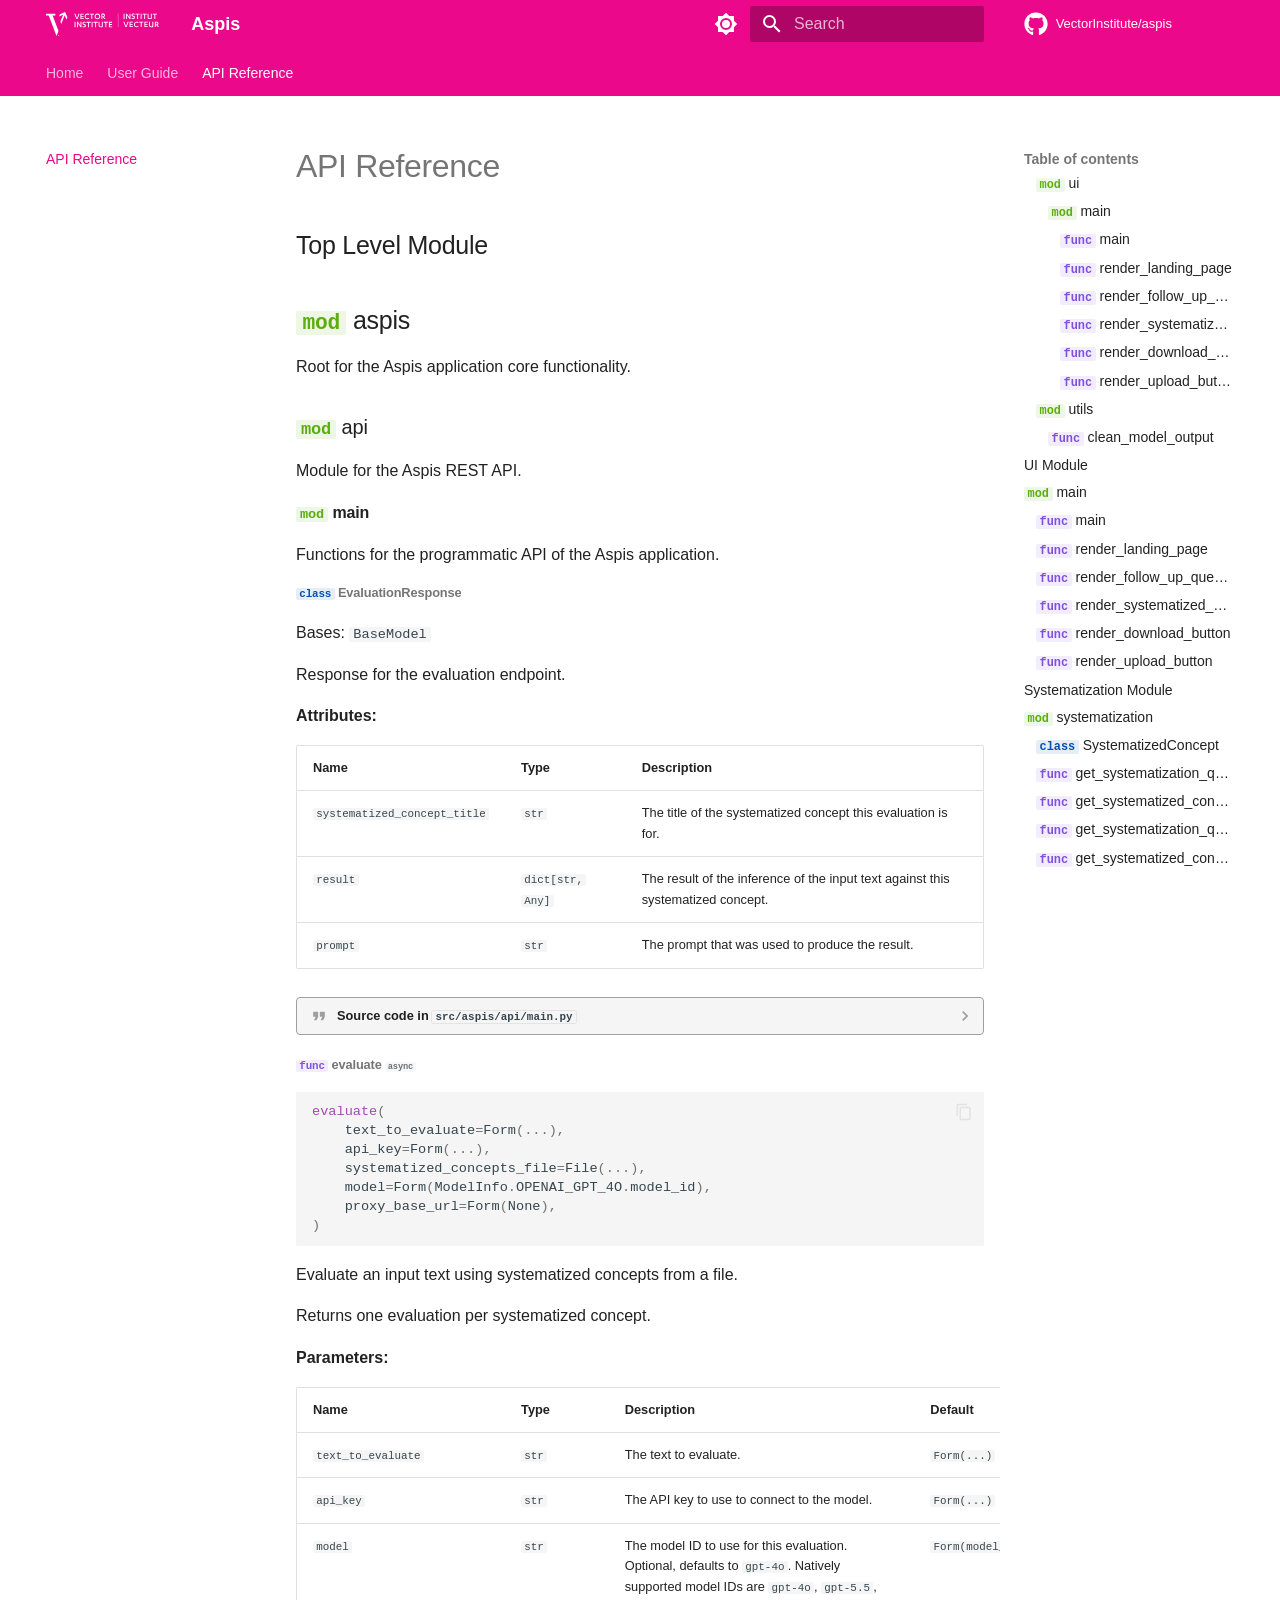
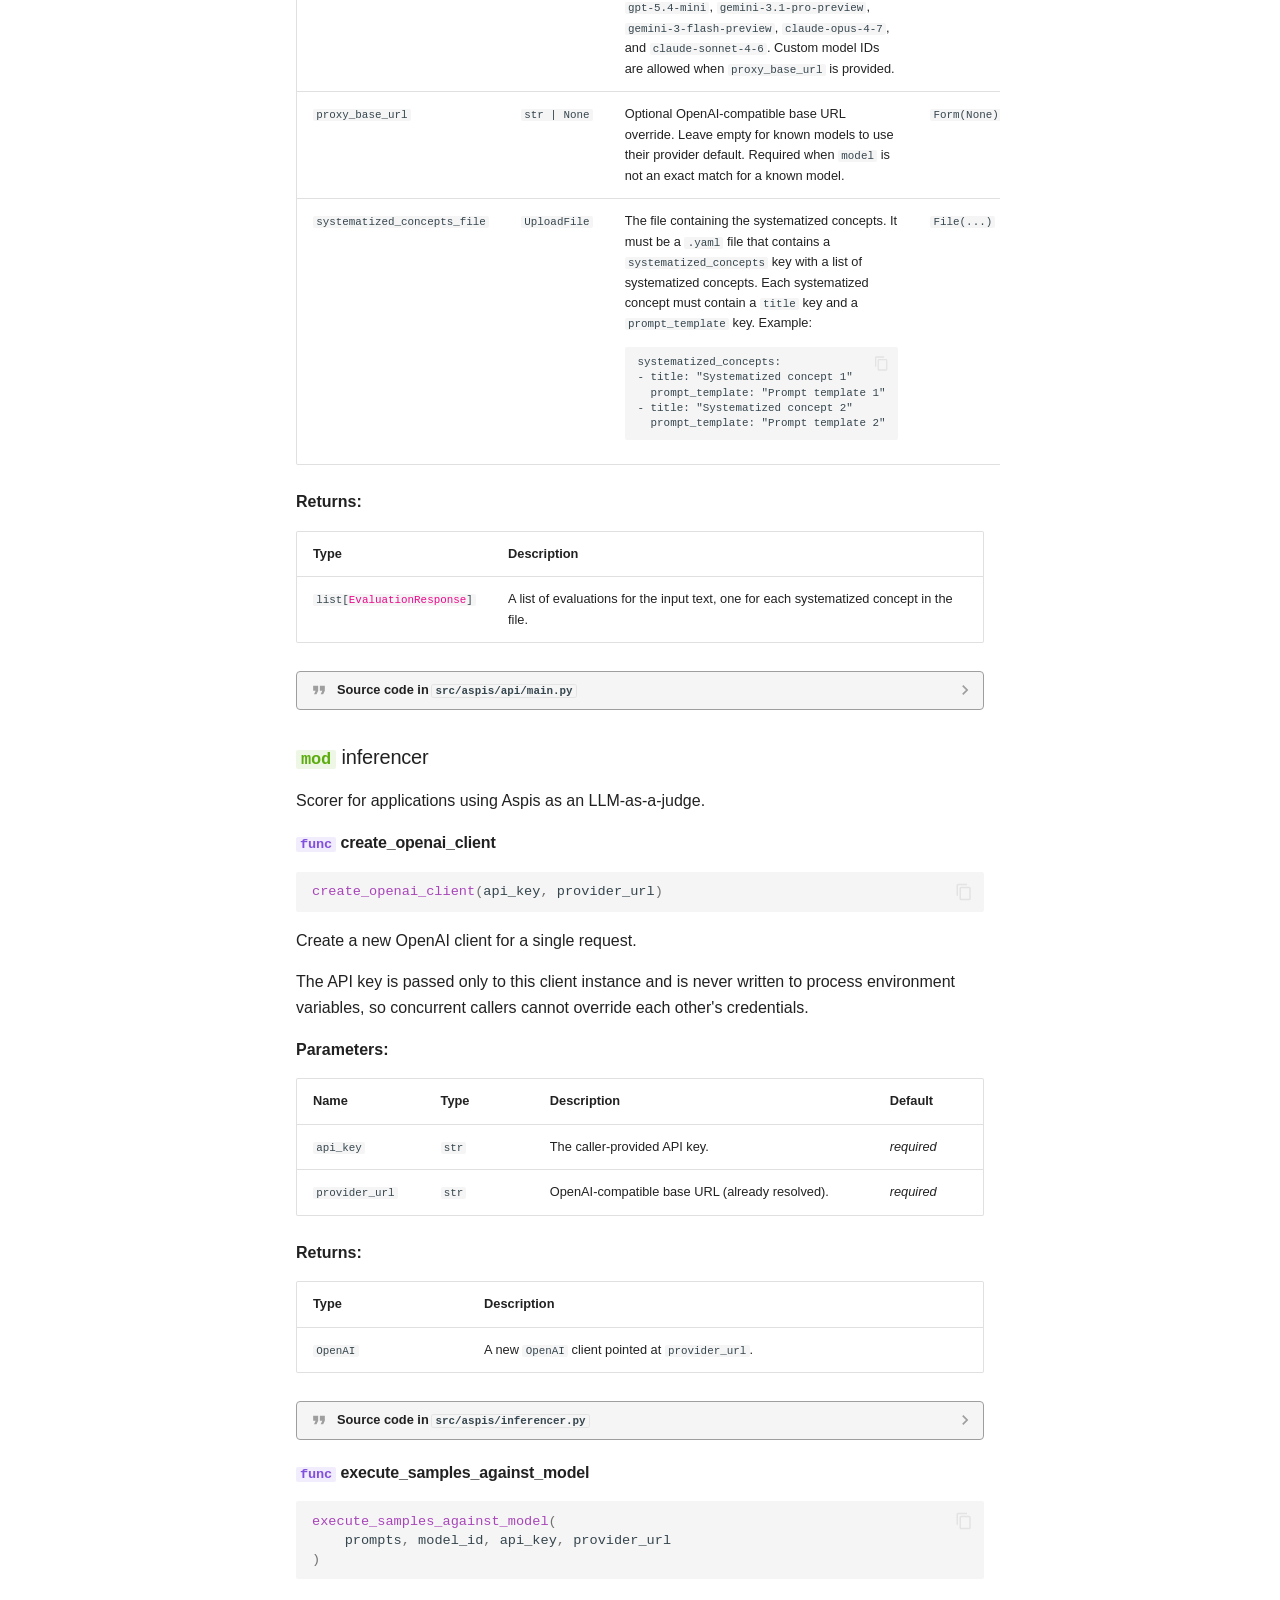
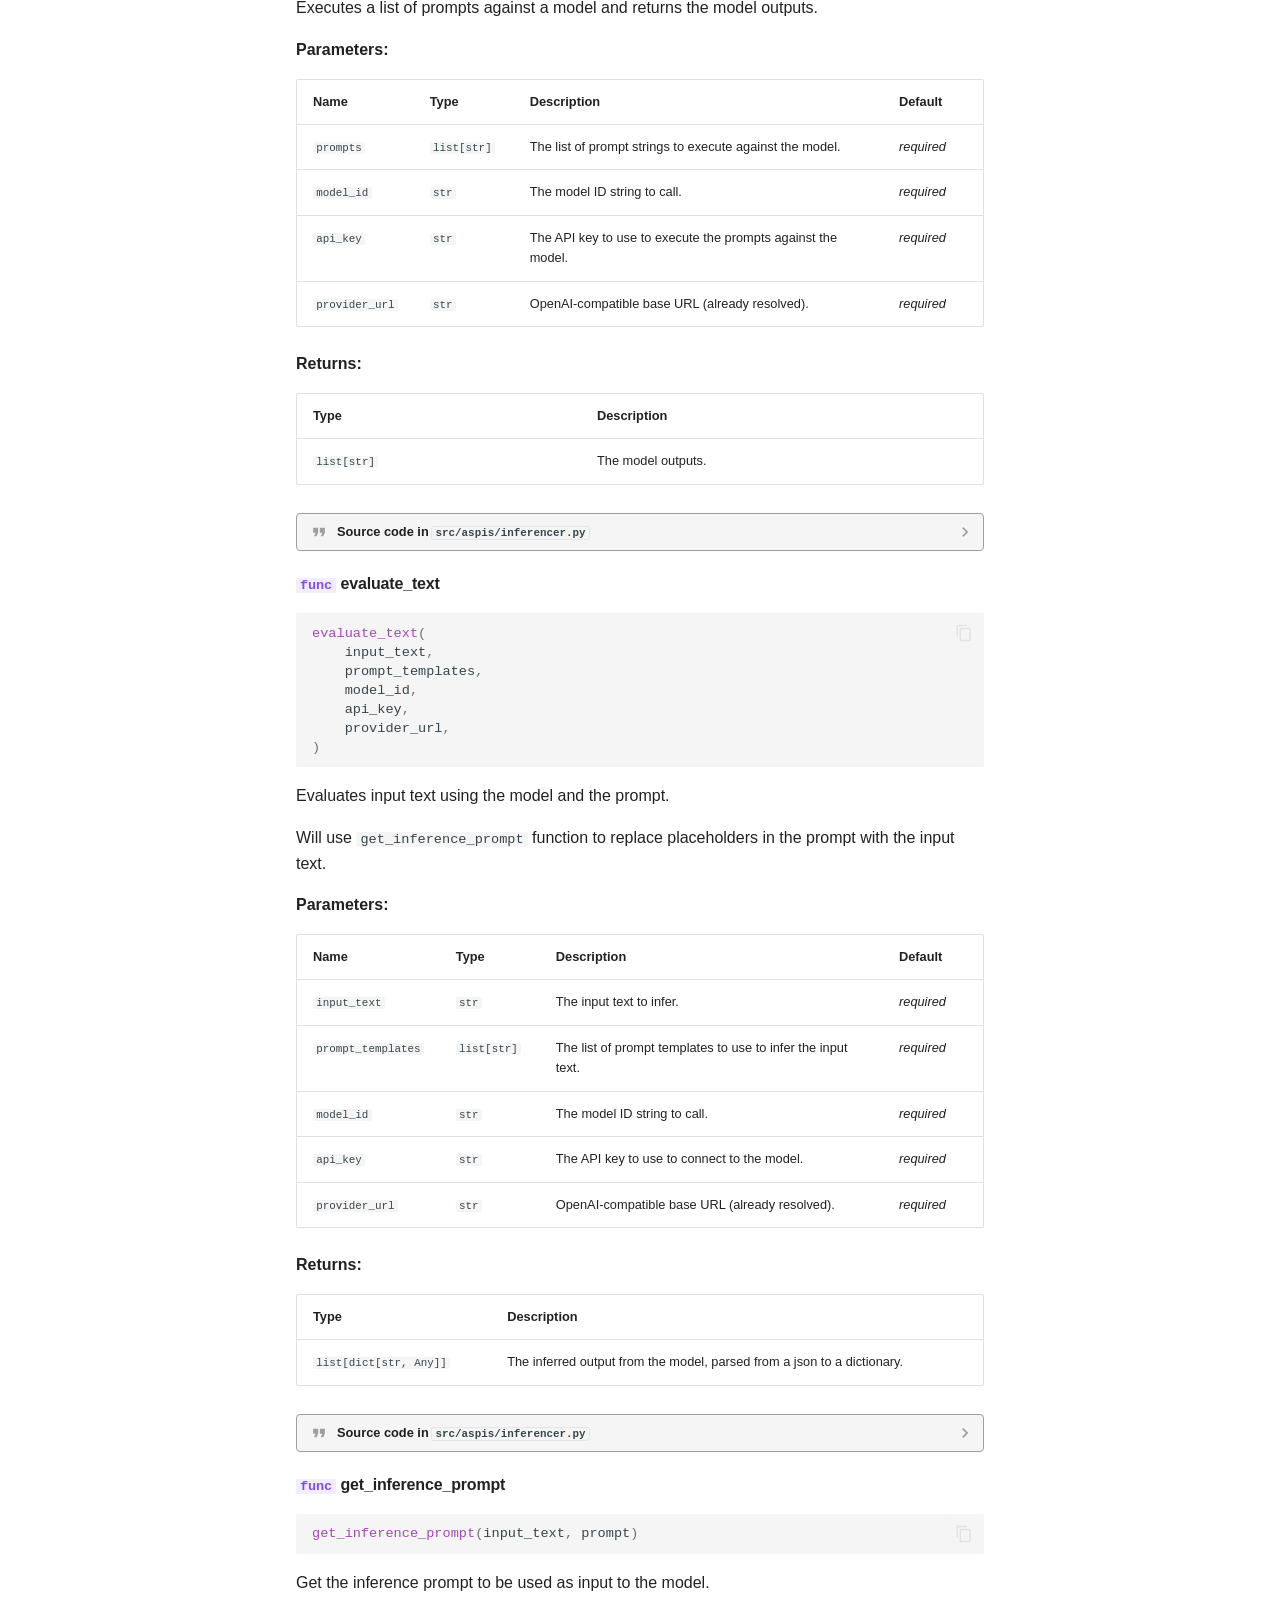
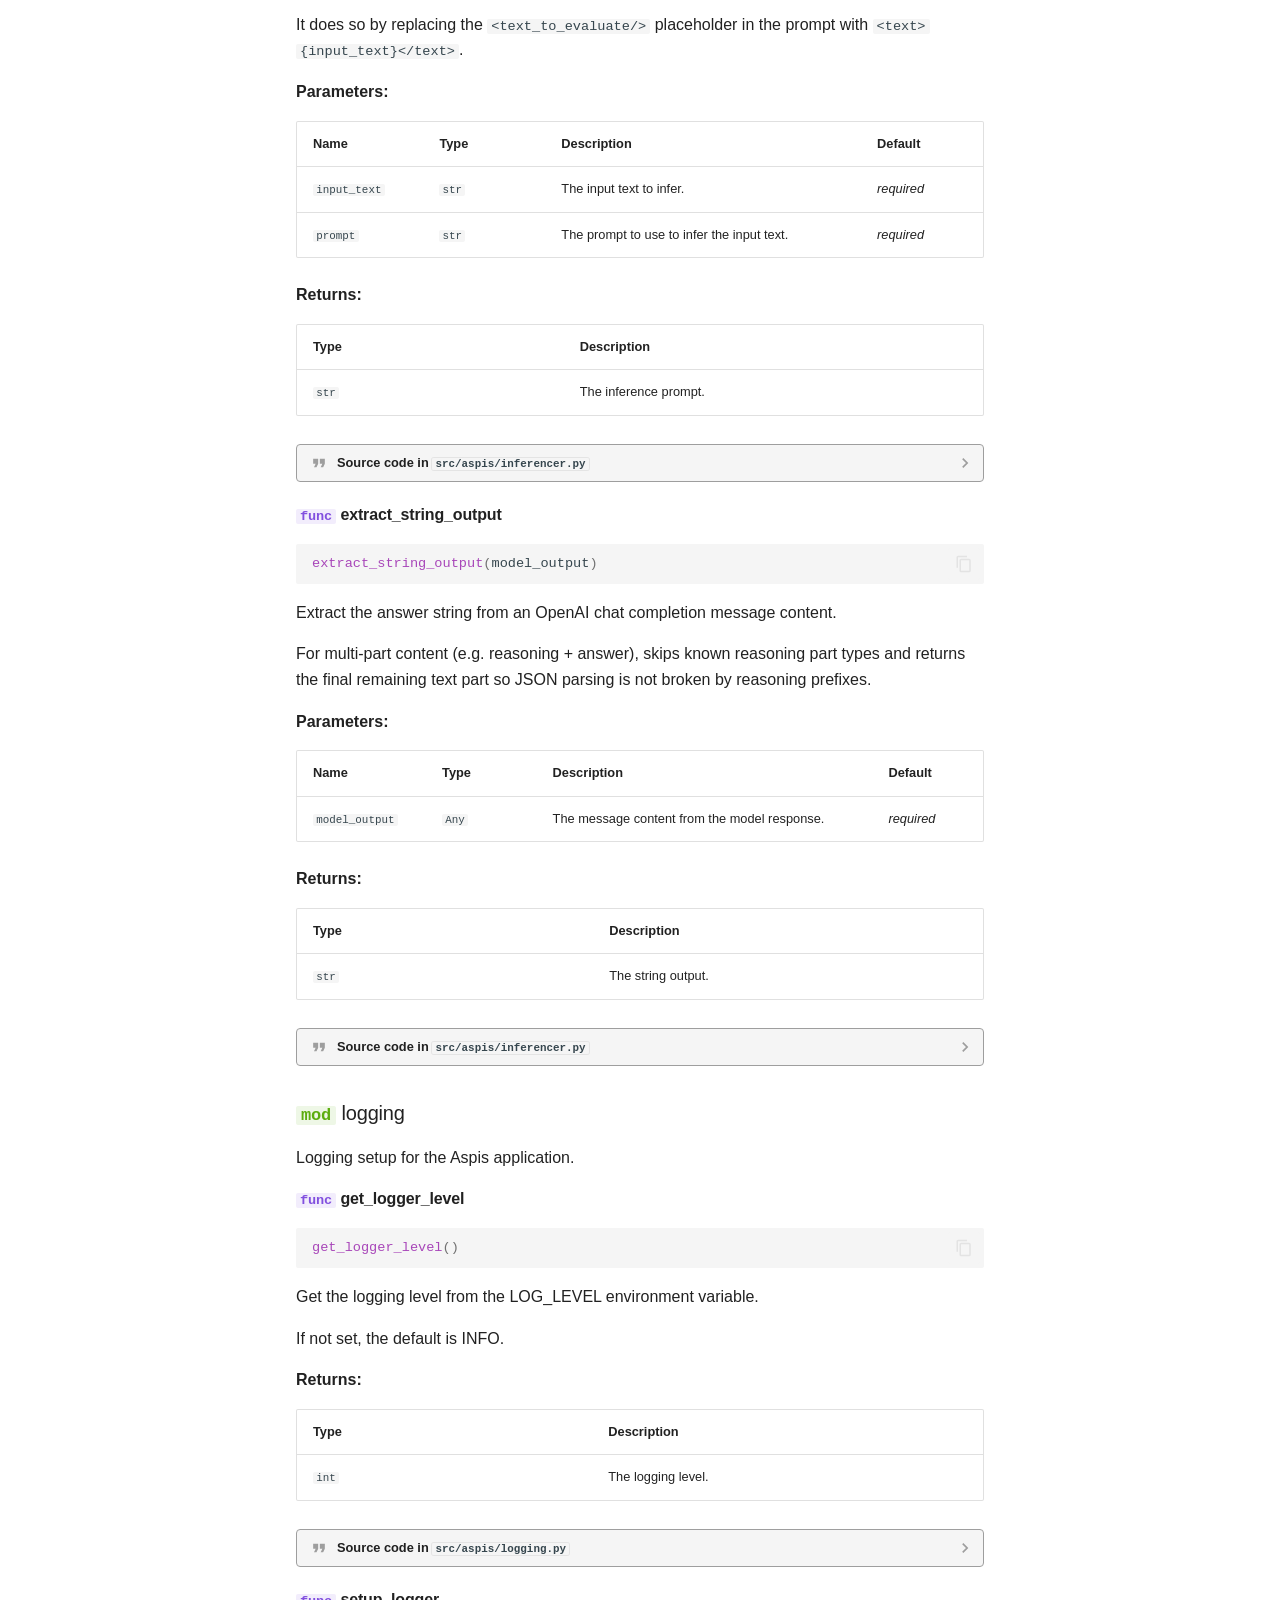
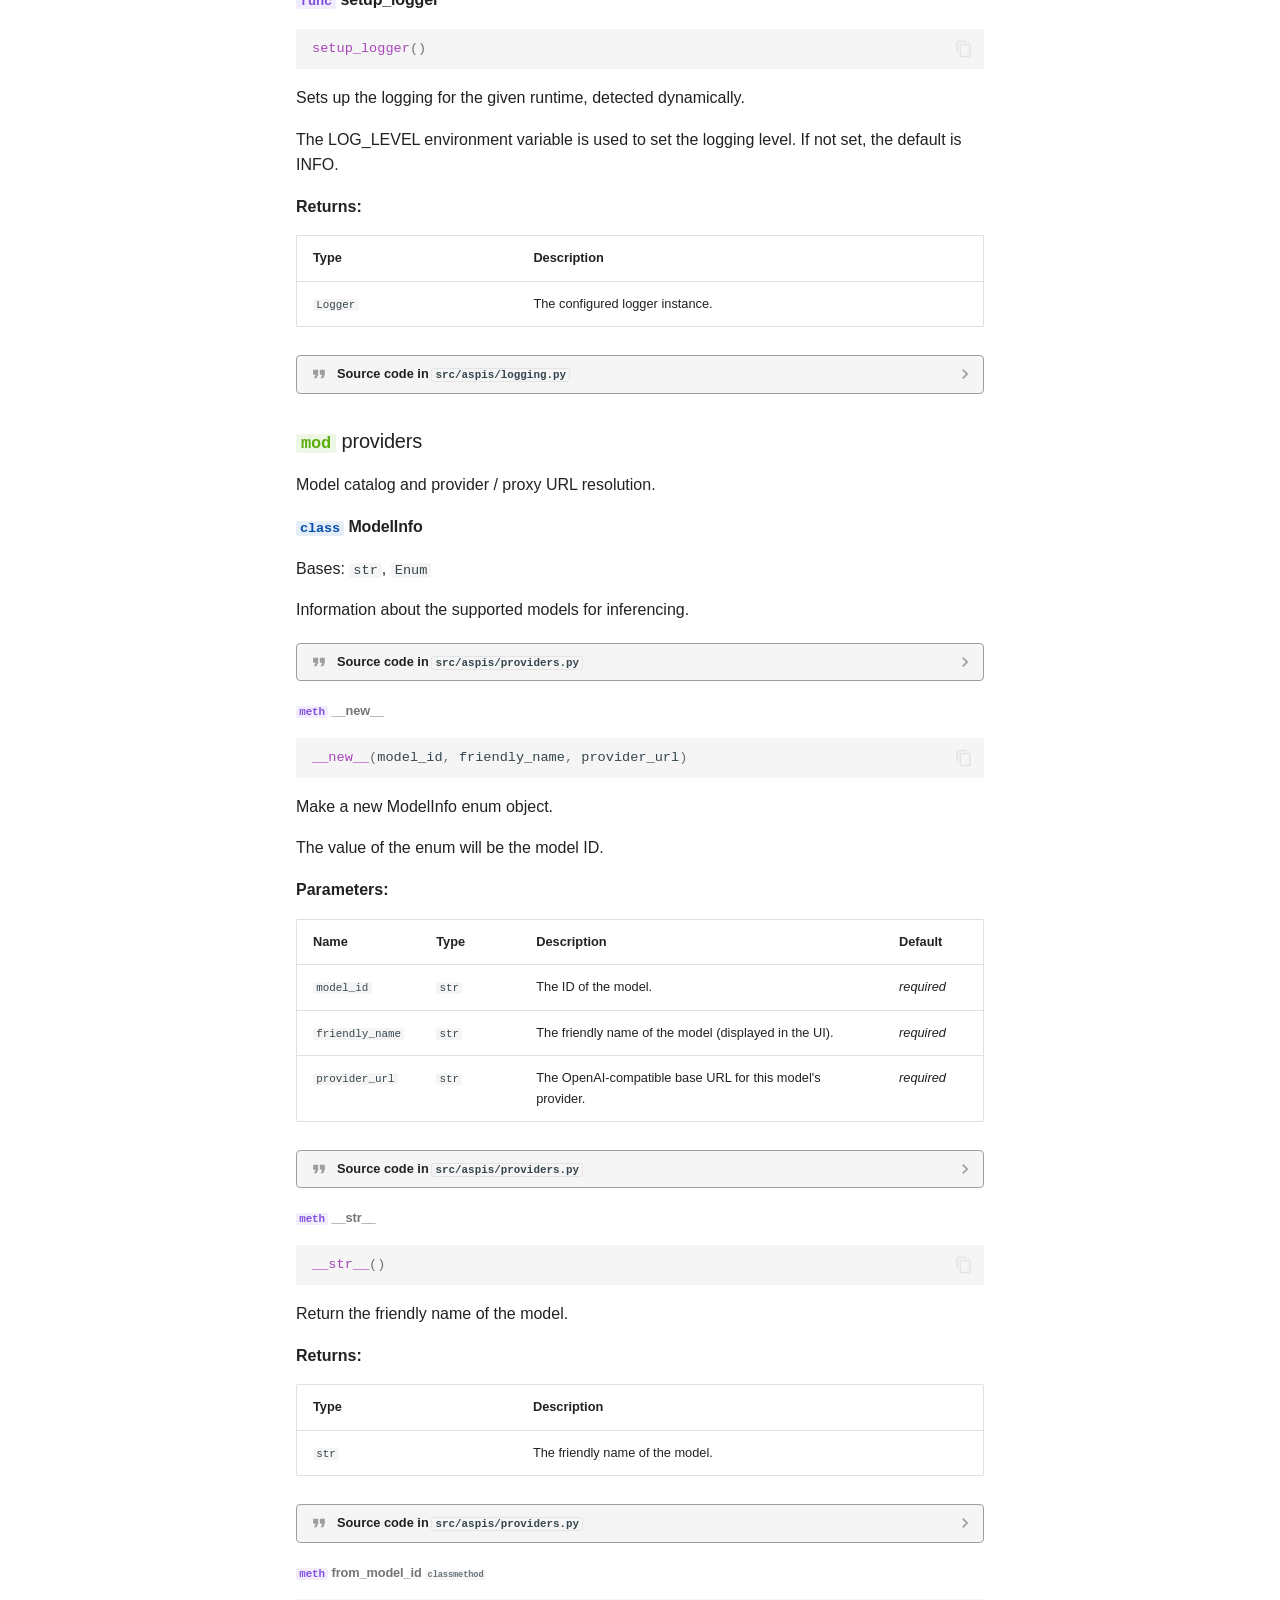
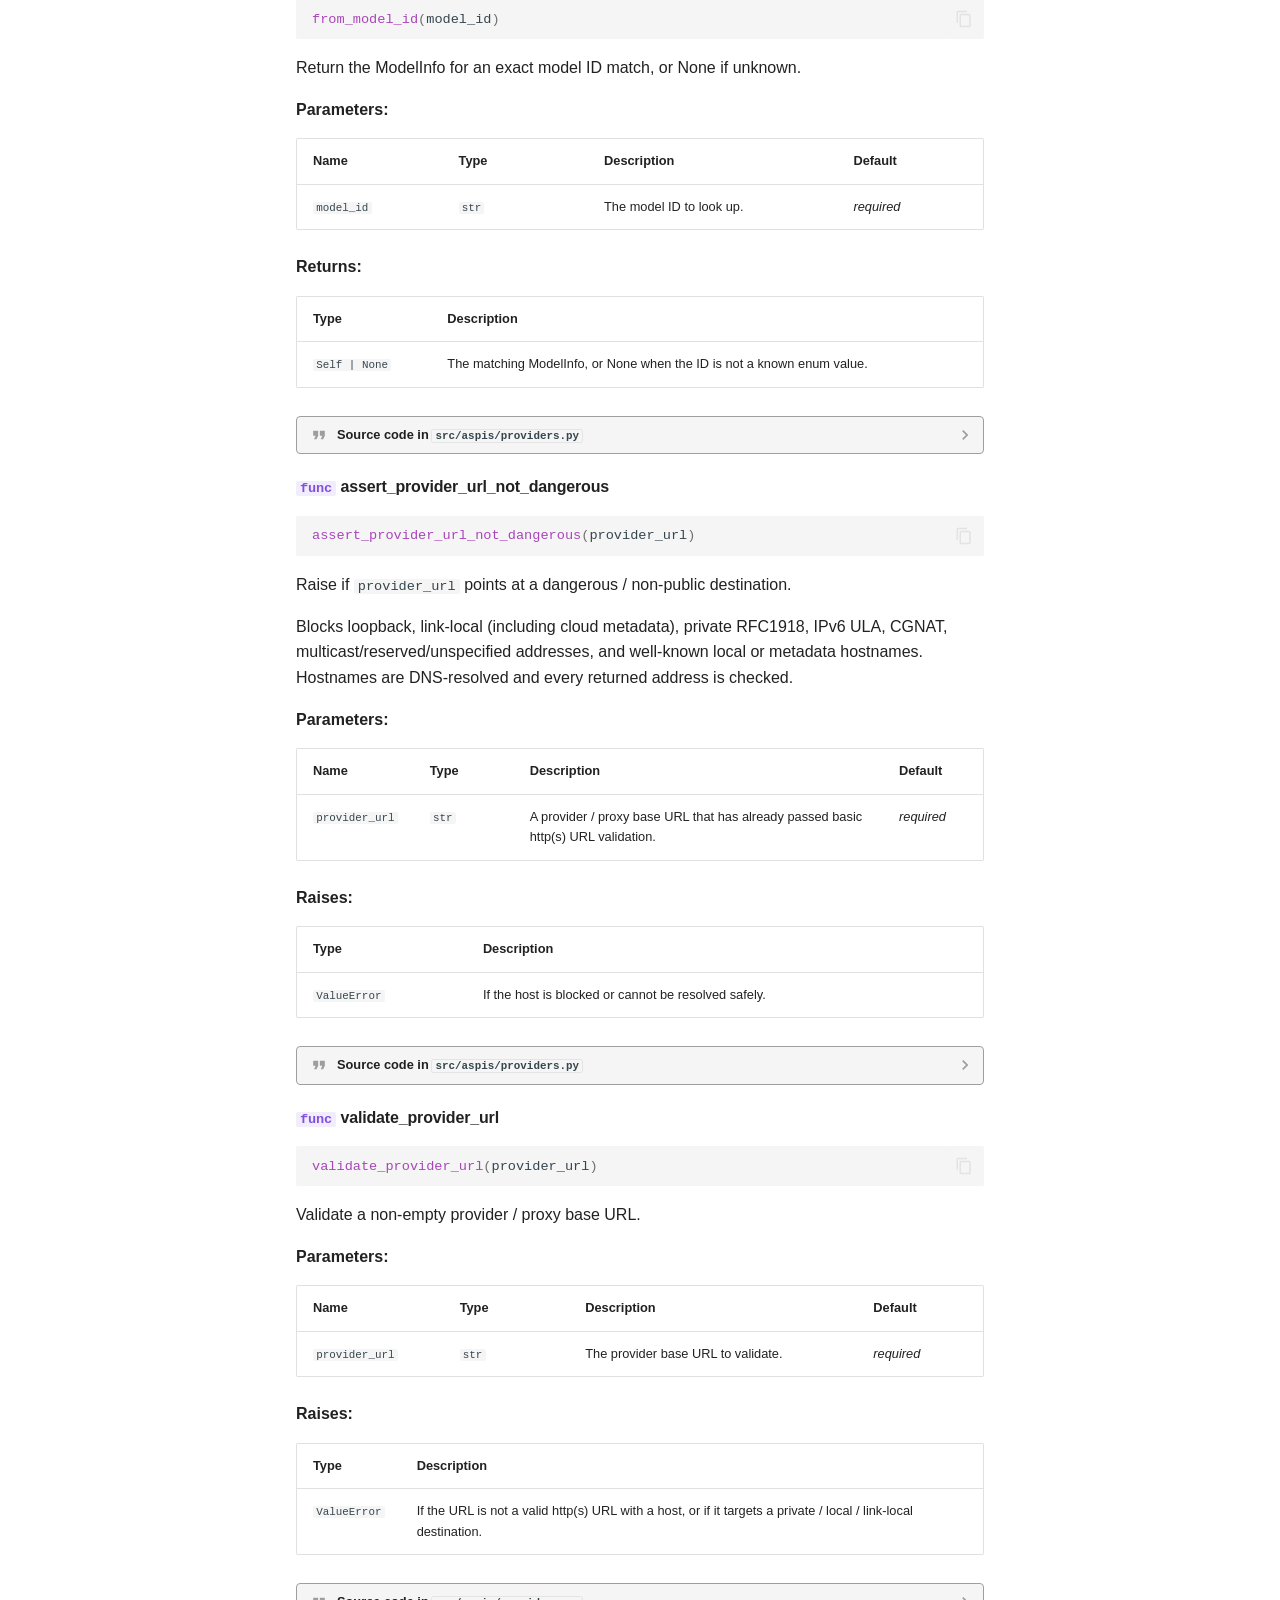
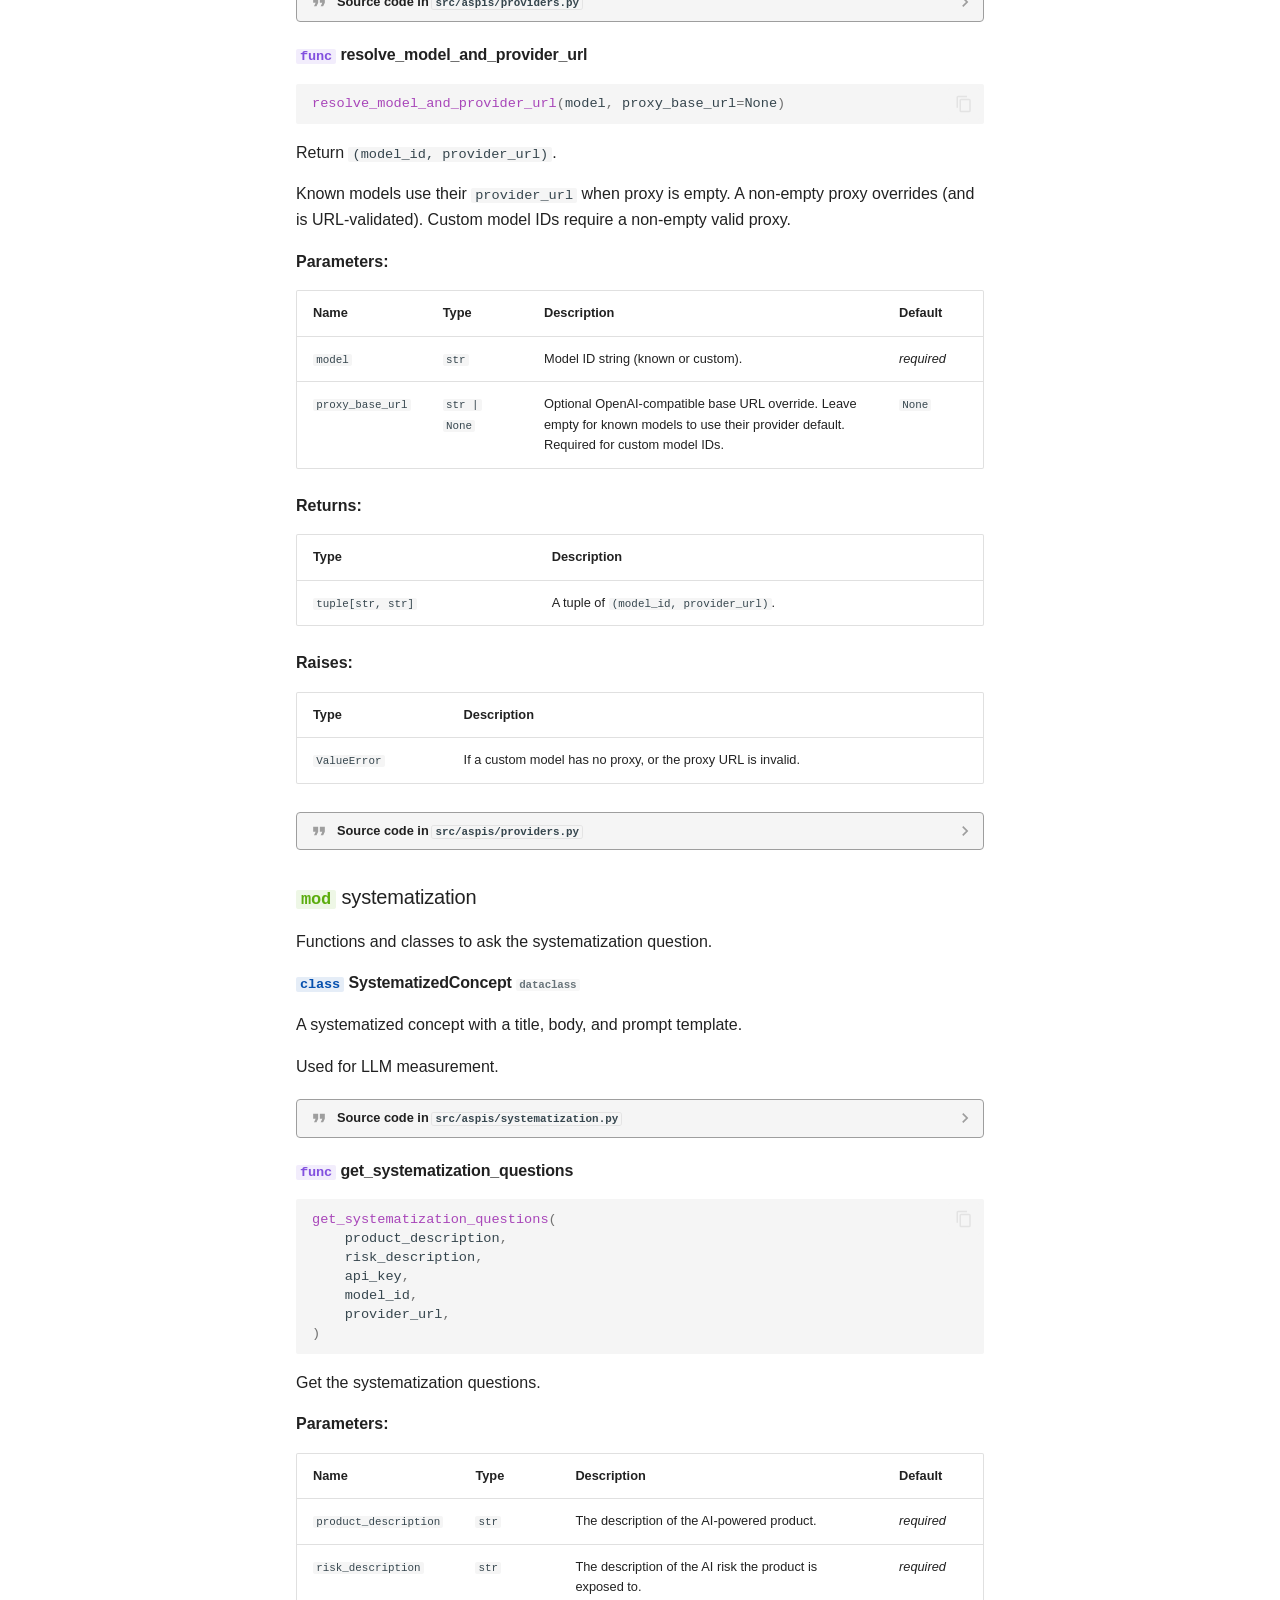
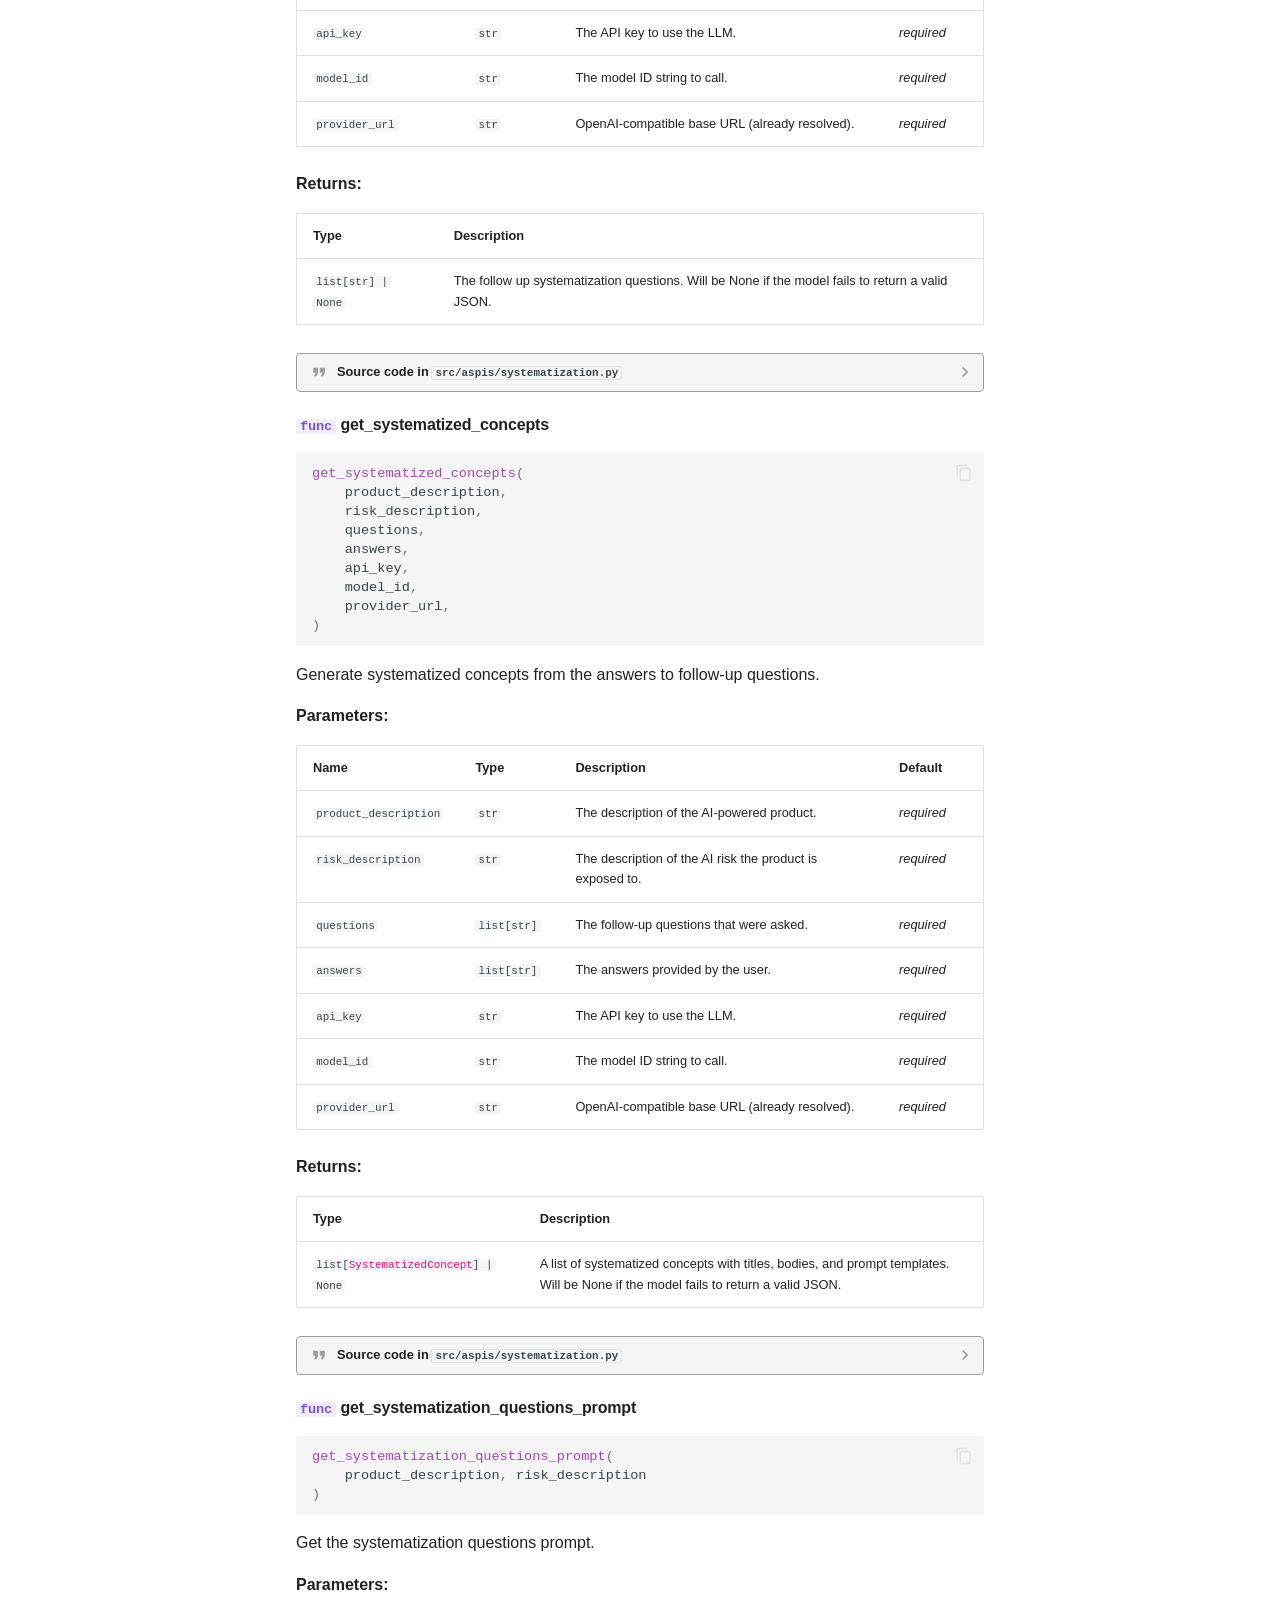
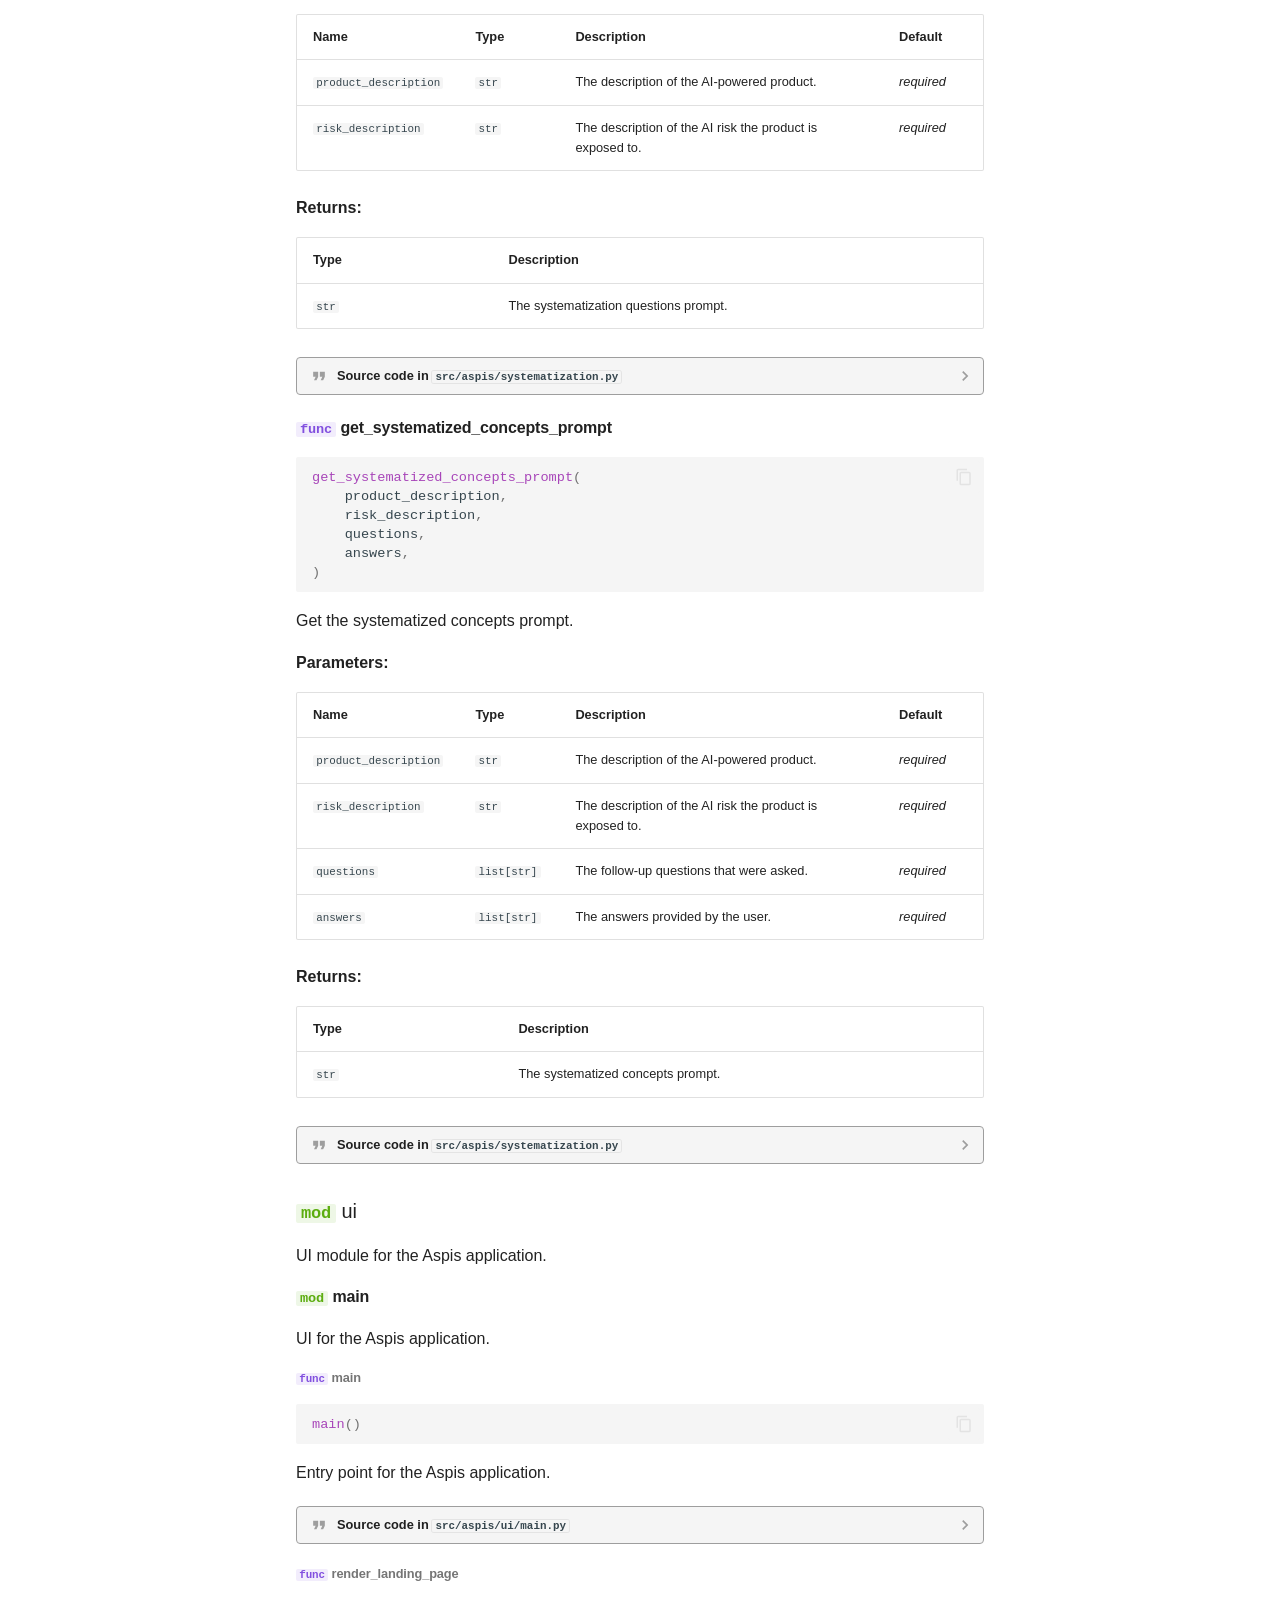
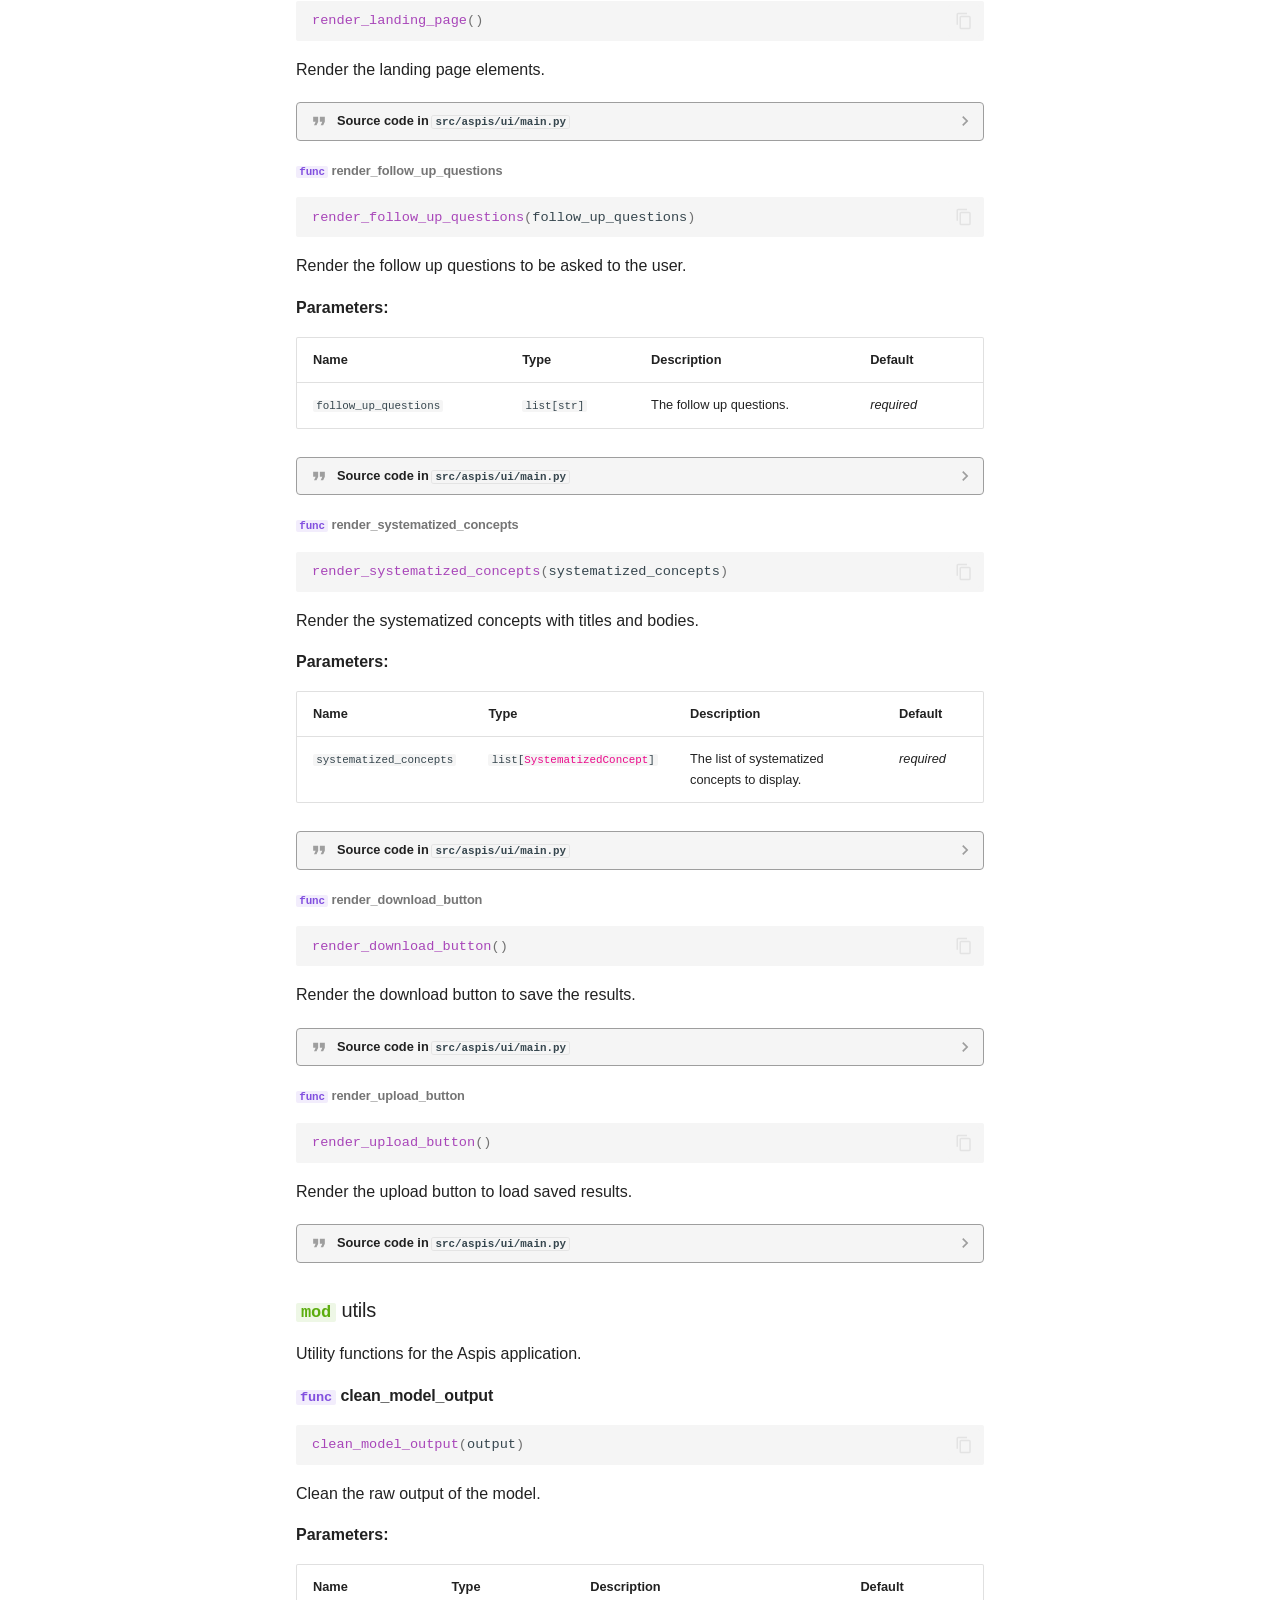
==== commit 75e10dcc: "Deploying to gh-pages from @ VectorInstitute/aspis@317a21d81bdfc008b1291a2d5a3449002e0aec79 🚀" ====
--- a/api/index.html
+++ b/api/index.html
@@ -531,7 +531,118 @@
       <ul class="md-nav__list">
         
           <li class="md-nav__item">
-  <a href="#aspis.inferencer.ModelInfo" class="md-nav__link">
+  <a href="#aspis.inferencer.create_openai_client" class="md-nav__link">
+    <span class="md-ellipsis">
+      
+        <code class="doc-symbol doc-symbol-toc doc-symbol-function"></code>&nbsp;create_openai_client
+      
+    </span>
+  </a>
+  
+</li>
+        
+          <li class="md-nav__item">
+  <a href="#aspis.inferencer.execute_samples_against_model" class="md-nav__link">
+    <span class="md-ellipsis">
+      
+        <code class="doc-symbol doc-symbol-toc doc-symbol-function"></code>&nbsp;execute_samples_against_model
+      
+    </span>
+  </a>
+  
+</li>
+        
+          <li class="md-nav__item">
+  <a href="#aspis.inferencer.evaluate_text" class="md-nav__link">
+    <span class="md-ellipsis">
+      
+        <code class="doc-symbol doc-symbol-toc doc-symbol-function"></code>&nbsp;evaluate_text
+      
+    </span>
+  </a>
+  
+</li>
+        
+          <li class="md-nav__item">
+  <a href="#aspis.inferencer.get_inference_prompt" class="md-nav__link">
+    <span class="md-ellipsis">
+      
+        <code class="doc-symbol doc-symbol-toc doc-symbol-function"></code>&nbsp;get_inference_prompt
+      
+    </span>
+  </a>
+  
+</li>
+        
+          <li class="md-nav__item">
+  <a href="#aspis.inferencer.extract_string_output" class="md-nav__link">
+    <span class="md-ellipsis">
+      
+        <code class="doc-symbol doc-symbol-toc doc-symbol-function"></code>&nbsp;extract_string_output
+      
+    </span>
+  </a>
+  
+</li>
+        
+      </ul>
+    </nav>
+  
+</li>
+        
+          <li class="md-nav__item">
+  <a href="#aspis.logging" class="md-nav__link">
+    <span class="md-ellipsis">
+      
+        <code class="doc-symbol doc-symbol-toc doc-symbol-module"></code>&nbsp;logging
+      
+    </span>
+  </a>
+  
+    <nav class="md-nav" aria-label=" logging">
+      <ul class="md-nav__list">
+        
+          <li class="md-nav__item">
+  <a href="#aspis.logging.get_logger_level" class="md-nav__link">
+    <span class="md-ellipsis">
+      
+        <code class="doc-symbol doc-symbol-toc doc-symbol-function"></code>&nbsp;get_logger_level
+      
+    </span>
+  </a>
+  
+</li>
+        
+          <li class="md-nav__item">
+  <a href="#aspis.logging.setup_logger" class="md-nav__link">
+    <span class="md-ellipsis">
+      
+        <code class="doc-symbol doc-symbol-toc doc-symbol-function"></code>&nbsp;setup_logger
+      
+    </span>
+  </a>
+  
+</li>
+        
+      </ul>
+    </nav>
+  
+</li>
+        
+          <li class="md-nav__item">
+  <a href="#aspis.providers" class="md-nav__link">
+    <span class="md-ellipsis">
+      
+        <code class="doc-symbol doc-symbol-toc doc-symbol-module"></code>&nbsp;providers
+      
+    </span>
+  </a>
+  
+    <nav class="md-nav" aria-label=" providers">
+      <ul class="md-nav__list">
+        
+          <li class="md-nav__item">
+  <a href="#aspis.providers.ModelInfo" class="md-nav__link">
     <span class="md-ellipsis">
       
         <code class="doc-symbol doc-symbol-toc doc-symbol-class"></code>&nbsp;ModelInfo
@@ -543,7 +654,7 @@
       <ul class="md-nav__list">
         
           <li class="md-nav__item">
-  <a href="#aspis.inferencer.ModelInfo.__new__" class="md-nav__link">
+  <a href="#aspis.providers.ModelInfo.__new__" class="md-nav__link">
     <span class="md-ellipsis">
       
         <code class="doc-symbol doc-symbol-toc doc-symbol-method"></code>&nbsp;__new__
@@ -554,10 +665,21 @@
 </li>
         
           <li class="md-nav__item">
-  <a href="#aspis.inferencer.ModelInfo.__str__" class="md-nav__link">
+  <a href="#aspis.providers.ModelInfo.__str__" class="md-nav__link">
     <span class="md-ellipsis">
       
         <code class="doc-symbol doc-symbol-toc doc-symbol-method"></code>&nbsp;__str__
+      
+    </span>
+  </a>
+  
+</li>
+        
+          <li class="md-nav__item">
+  <a href="#aspis.providers.ModelInfo.from_model_id" class="md-nav__link">
+    <span class="md-ellipsis">
+      
+        <code class="doc-symbol doc-symbol-toc doc-symbol-method"></code>&nbsp;from_model_id
       
     </span>
   </a>
@@ -570,104 +692,32 @@
 </li>
         
           <li class="md-nav__item">
-  <a href="#aspis.inferencer.get_proxy_base_url" class="md-nav__link">
-    <span class="md-ellipsis">
-      
-        <code class="doc-symbol doc-symbol-toc doc-symbol-function"></code>&nbsp;get_proxy_base_url
-      
-    </span>
-  </a>
-  
-</li>
-        
-          <li class="md-nav__item">
-  <a href="#aspis.inferencer.create_openai_client" class="md-nav__link">
-    <span class="md-ellipsis">
-      
-        <code class="doc-symbol doc-symbol-toc doc-symbol-function"></code>&nbsp;create_openai_client
-      
-    </span>
-  </a>
-  
-</li>
-        
-          <li class="md-nav__item">
-  <a href="#aspis.inferencer.execute_samples_against_model" class="md-nav__link">
-    <span class="md-ellipsis">
-      
-        <code class="doc-symbol doc-symbol-toc doc-symbol-function"></code>&nbsp;execute_samples_against_model
-      
-    </span>
-  </a>
-  
-</li>
-        
-          <li class="md-nav__item">
-  <a href="#aspis.inferencer.evaluate_text" class="md-nav__link">
-    <span class="md-ellipsis">
-      
-        <code class="doc-symbol doc-symbol-toc doc-symbol-function"></code>&nbsp;evaluate_text
-      
-    </span>
-  </a>
-  
-</li>
-        
-          <li class="md-nav__item">
-  <a href="#aspis.inferencer.get_inference_prompt" class="md-nav__link">
-    <span class="md-ellipsis">
-      
-        <code class="doc-symbol doc-symbol-toc doc-symbol-function"></code>&nbsp;get_inference_prompt
-      
-    </span>
-  </a>
-  
-</li>
-        
-          <li class="md-nav__item">
-  <a href="#aspis.inferencer.extract_string_output" class="md-nav__link">
-    <span class="md-ellipsis">
-      
-        <code class="doc-symbol doc-symbol-toc doc-symbol-function"></code>&nbsp;extract_string_output
-      
-    </span>
-  </a>
-  
-</li>
-        
-      </ul>
-    </nav>
-  
-</li>
-        
-          <li class="md-nav__item">
-  <a href="#aspis.logging" class="md-nav__link">
-    <span class="md-ellipsis">
-      
-        <code class="doc-symbol doc-symbol-toc doc-symbol-module"></code>&nbsp;logging
-      
-    </span>
-  </a>
-  
-    <nav class="md-nav" aria-label=" logging">
-      <ul class="md-nav__list">
-        
-          <li class="md-nav__item">
-  <a href="#aspis.logging.get_logger_level" class="md-nav__link">
-    <span class="md-ellipsis">
-      
-        <code class="doc-symbol doc-symbol-toc doc-symbol-function"></code>&nbsp;get_logger_level
-      
-    </span>
-  </a>
-  
-</li>
-        
-          <li class="md-nav__item">
-  <a href="#aspis.logging.setup_logger" class="md-nav__link">
-    <span class="md-ellipsis">
-      
-        <code class="doc-symbol doc-symbol-toc doc-symbol-function"></code>&nbsp;setup_logger
+  <a href="#aspis.providers.assert_provider_url_not_dangerous" class="md-nav__link">
+    <span class="md-ellipsis">
+      
+        <code class="doc-symbol doc-symbol-toc doc-symbol-function"></code>&nbsp;assert_provider_url_not_dangerous
+      
+    </span>
+  </a>
+  
+</li>
+        
+          <li class="md-nav__item">
+  <a href="#aspis.providers.validate_provider_url" class="md-nav__link">
+    <span class="md-ellipsis">
+      
+        <code class="doc-symbol doc-symbol-toc doc-symbol-function"></code>&nbsp;validate_provider_url
+      
+    </span>
+  </a>
+  
+</li>
+        
+          <li class="md-nav__item">
+  <a href="#aspis.providers.resolve_model_and_provider_url" class="md-nav__link">
+    <span class="md-ellipsis">
+      
+        <code class="doc-symbol doc-symbol-toc doc-symbol-function"></code>&nbsp;resolve_model_and_provider_url
       
     </span>
   </a>
@@ -1187,7 +1237,118 @@
       <ul class="md-nav__list">
         
           <li class="md-nav__item">
-  <a href="#aspis.inferencer.ModelInfo" class="md-nav__link">
+  <a href="#aspis.inferencer.create_openai_client" class="md-nav__link">
+    <span class="md-ellipsis">
+      
+        <code class="doc-symbol doc-symbol-toc doc-symbol-function"></code>&nbsp;create_openai_client
+      
+    </span>
+  </a>
+  
+</li>
+        
+          <li class="md-nav__item">
+  <a href="#aspis.inferencer.execute_samples_against_model" class="md-nav__link">
+    <span class="md-ellipsis">
+      
+        <code class="doc-symbol doc-symbol-toc doc-symbol-function"></code>&nbsp;execute_samples_against_model
+      
+    </span>
+  </a>
+  
+</li>
+        
+          <li class="md-nav__item">
+  <a href="#aspis.inferencer.evaluate_text" class="md-nav__link">
+    <span class="md-ellipsis">
+      
+        <code class="doc-symbol doc-symbol-toc doc-symbol-function"></code>&nbsp;evaluate_text
+      
+    </span>
+  </a>
+  
+</li>
+        
+          <li class="md-nav__item">
+  <a href="#aspis.inferencer.get_inference_prompt" class="md-nav__link">
+    <span class="md-ellipsis">
+      
+        <code class="doc-symbol doc-symbol-toc doc-symbol-function"></code>&nbsp;get_inference_prompt
+      
+    </span>
+  </a>
+  
+</li>
+        
+          <li class="md-nav__item">
+  <a href="#aspis.inferencer.extract_string_output" class="md-nav__link">
+    <span class="md-ellipsis">
+      
+        <code class="doc-symbol doc-symbol-toc doc-symbol-function"></code>&nbsp;extract_string_output
+      
+    </span>
+  </a>
+  
+</li>
+        
+      </ul>
+    </nav>
+  
+</li>
+        
+          <li class="md-nav__item">
+  <a href="#aspis.logging" class="md-nav__link">
+    <span class="md-ellipsis">
+      
+        <code class="doc-symbol doc-symbol-toc doc-symbol-module"></code>&nbsp;logging
+      
+    </span>
+  </a>
+  
+    <nav class="md-nav" aria-label=" logging">
+      <ul class="md-nav__list">
+        
+          <li class="md-nav__item">
+  <a href="#aspis.logging.get_logger_level" class="md-nav__link">
+    <span class="md-ellipsis">
+      
+        <code class="doc-symbol doc-symbol-toc doc-symbol-function"></code>&nbsp;get_logger_level
+      
+    </span>
+  </a>
+  
+</li>
+        
+          <li class="md-nav__item">
+  <a href="#aspis.logging.setup_logger" class="md-nav__link">
+    <span class="md-ellipsis">
+      
+        <code class="doc-symbol doc-symbol-toc doc-symbol-function"></code>&nbsp;setup_logger
+      
+    </span>
+  </a>
+  
+</li>
+        
+      </ul>
+    </nav>
+  
+</li>
+        
+          <li class="md-nav__item">
+  <a href="#aspis.providers" class="md-nav__link">
+    <span class="md-ellipsis">
+      
+        <code class="doc-symbol doc-symbol-toc doc-symbol-module"></code>&nbsp;providers
+      
+    </span>
+  </a>
+  
+    <nav class="md-nav" aria-label=" providers">
+      <ul class="md-nav__list">
+        
+          <li class="md-nav__item">
+  <a href="#aspis.providers.ModelInfo" class="md-nav__link">
     <span class="md-ellipsis">
       
         <code class="doc-symbol doc-symbol-toc doc-symbol-class"></code>&nbsp;ModelInfo
@@ -1199,7 +1360,7 @@
       <ul class="md-nav__list">
         
           <li class="md-nav__item">
-  <a href="#aspis.inferencer.ModelInfo.__new__" class="md-nav__link">
+  <a href="#aspis.providers.ModelInfo.__new__" class="md-nav__link">
     <span class="md-ellipsis">
       
         <code class="doc-symbol doc-symbol-toc doc-symbol-method"></code>&nbsp;__new__
@@ -1210,10 +1371,21 @@
 </li>
         
           <li class="md-nav__item">
-  <a href="#aspis.inferencer.ModelInfo.__str__" class="md-nav__link">
+  <a href="#aspis.providers.ModelInfo.__str__" class="md-nav__link">
     <span class="md-ellipsis">
       
         <code class="doc-symbol doc-symbol-toc doc-symbol-method"></code>&nbsp;__str__
+      
+    </span>
+  </a>
+  
+</li>
+        
+          <li class="md-nav__item">
+  <a href="#aspis.providers.ModelInfo.from_model_id" class="md-nav__link">
+    <span class="md-ellipsis">
+      
+        <code class="doc-symbol doc-symbol-toc doc-symbol-method"></code>&nbsp;from_model_id
       
     </span>
   </a>
@@ -1226,104 +1398,32 @@
 </li>
         
           <li class="md-nav__item">
-  <a href="#aspis.inferencer.get_proxy_base_url" class="md-nav__link">
-    <span class="md-ellipsis">
-      
-        <code class="doc-symbol doc-symbol-toc doc-symbol-function"></code>&nbsp;get_proxy_base_url
-      
-    </span>
-  </a>
-  
-</li>
-        
-          <li class="md-nav__item">
-  <a href="#aspis.inferencer.create_openai_client" class="md-nav__link">
-    <span class="md-ellipsis">
-      
-        <code class="doc-symbol doc-symbol-toc doc-symbol-function"></code>&nbsp;create_openai_client
-      
-    </span>
-  </a>
-  
-</li>
-        
-          <li class="md-nav__item">
-  <a href="#aspis.inferencer.execute_samples_against_model" class="md-nav__link">
-    <span class="md-ellipsis">
-      
-        <code class="doc-symbol doc-symbol-toc doc-symbol-function"></code>&nbsp;execute_samples_against_model
-      
-    </span>
-  </a>
-  
-</li>
-        
-          <li class="md-nav__item">
-  <a href="#aspis.inferencer.evaluate_text" class="md-nav__link">
-    <span class="md-ellipsis">
-      
-        <code class="doc-symbol doc-symbol-toc doc-symbol-function"></code>&nbsp;evaluate_text
-      
-    </span>
-  </a>
-  
-</li>
-        
-          <li class="md-nav__item">
-  <a href="#aspis.inferencer.get_inference_prompt" class="md-nav__link">
-    <span class="md-ellipsis">
-      
-        <code class="doc-symbol doc-symbol-toc doc-symbol-function"></code>&nbsp;get_inference_prompt
-      
-    </span>
-  </a>
-  
-</li>
-        
-          <li class="md-nav__item">
-  <a href="#aspis.inferencer.extract_string_output" class="md-nav__link">
-    <span class="md-ellipsis">
-      
-        <code class="doc-symbol doc-symbol-toc doc-symbol-function"></code>&nbsp;extract_string_output
-      
-    </span>
-  </a>
-  
-</li>
-        
-      </ul>
-    </nav>
-  
-</li>
-        
-          <li class="md-nav__item">
-  <a href="#aspis.logging" class="md-nav__link">
-    <span class="md-ellipsis">
-      
-        <code class="doc-symbol doc-symbol-toc doc-symbol-module"></code>&nbsp;logging
-      
-    </span>
-  </a>
-  
-    <nav class="md-nav" aria-label=" logging">
-      <ul class="md-nav__list">
-        
-          <li class="md-nav__item">
-  <a href="#aspis.logging.get_logger_level" class="md-nav__link">
-    <span class="md-ellipsis">
-      
-        <code class="doc-symbol doc-symbol-toc doc-symbol-function"></code>&nbsp;get_logger_level
-      
-    </span>
-  </a>
-  
-</li>
-        
-          <li class="md-nav__item">
-  <a href="#aspis.logging.setup_logger" class="md-nav__link">
-    <span class="md-ellipsis">
-      
-        <code class="doc-symbol doc-symbol-toc doc-symbol-function"></code>&nbsp;setup_logger
+  <a href="#aspis.providers.assert_provider_url_not_dangerous" class="md-nav__link">
+    <span class="md-ellipsis">
+      
+        <code class="doc-symbol doc-symbol-toc doc-symbol-function"></code>&nbsp;assert_provider_url_not_dangerous
+      
+    </span>
+  </a>
+  
+</li>
+        
+          <li class="md-nav__item">
+  <a href="#aspis.providers.validate_provider_url" class="md-nav__link">
+    <span class="md-ellipsis">
+      
+        <code class="doc-symbol doc-symbol-toc doc-symbol-function"></code>&nbsp;validate_provider_url
+      
+    </span>
+  </a>
+  
+</li>
+        
+          <li class="md-nav__item">
+  <a href="#aspis.providers.resolve_model_and_provider_url" class="md-nav__link">
+    <span class="md-ellipsis">
+      
+        <code class="doc-symbol doc-symbol-toc doc-symbol-function"></code>&nbsp;resolve_model_and_provider_url
       
     </span>
   </a>
@@ -1913,8 +2013,7 @@
 
               <details class="quote">
                 <summary>Source code in <code>src/aspis/api/main.py</code></summary>
-                <div class="language-python highlight"><table class="highlighttable"><tr><td class="linenos"><div class="linenodiv"><pre><span></span><span class="normal"><a href="#__codelineno-0-18">18</a></span>
-<span class="normal"><a href="#__codelineno-0-19">19</a></span>
+                <div class="language-python highlight"><table class="highlighttable"><tr><td class="linenos"><div class="linenodiv"><pre><span></span><span class="normal"><a href="#__codelineno-0-19">19</a></span>
 <span class="normal"><a href="#__codelineno-0-20">20</a></span>
 <span class="normal"><a href="#__codelineno-0-21">21</a></span>
 <span class="normal"><a href="#__codelineno-0-22">22</a></span>
@@ -1926,20 +2025,21 @@
 <span class="normal"><a href="#__codelineno-0-28">28</a></span>
 <span class="normal"><a href="#__codelineno-0-29">29</a></span>
 <span class="normal"><a href="#__codelineno-0-30">30</a></span>
-<span class="normal"><a href="#__codelineno-0-31">31</a></span></pre></div></td><td class="code"><div><pre><span></span><code><span id="__span-0-18"><a id="__codelineno-0-18" name="__codelineno-0-18"></a><span class="k">class</span><span class="w"> </span><span class="nc">EvaluationResponse</span><span class="p">(</span><span class="n">BaseModel</span><span class="p">):</span>
-</span><span id="__span-0-19"><a id="__codelineno-0-19" name="__codelineno-0-19"></a><span class="w">    </span><span class="sd">&quot;&quot;&quot;Response for the evaluation endpoint.</span>
-</span><span id="__span-0-20"><a id="__codelineno-0-20" name="__codelineno-0-20"></a>
-</span><span id="__span-0-21"><a id="__codelineno-0-21" name="__codelineno-0-21"></a><span class="sd">    Attributes:</span>
-</span><span id="__span-0-22"><a id="__codelineno-0-22" name="__codelineno-0-22"></a><span class="sd">        systematized_concept_title: The title of the systematized concept this</span>
-</span><span id="__span-0-23"><a id="__codelineno-0-23" name="__codelineno-0-23"></a><span class="sd">            evaluation is for.</span>
-</span><span id="__span-0-24"><a id="__codelineno-0-24" name="__codelineno-0-24"></a><span class="sd">        result: The result of the inference of the input text against this</span>
-</span><span id="__span-0-25"><a id="__codelineno-0-25" name="__codelineno-0-25"></a><span class="sd">            systematized concept.</span>
-</span><span id="__span-0-26"><a id="__codelineno-0-26" name="__codelineno-0-26"></a><span class="sd">        prompt: The prompt that was used to produce the result.</span>
-</span><span id="__span-0-27"><a id="__codelineno-0-27" name="__codelineno-0-27"></a><span class="sd">    &quot;&quot;&quot;</span>
-</span><span id="__span-0-28"><a id="__codelineno-0-28" name="__codelineno-0-28"></a>
-</span><span id="__span-0-29"><a id="__codelineno-0-29" name="__codelineno-0-29"></a>    <span class="n">systematized_concept_title</span><span class="p">:</span> <span class="nb">str</span>
-</span><span id="__span-0-30"><a id="__codelineno-0-30" name="__codelineno-0-30"></a>    <span class="n">result</span><span class="p">:</span> <span class="nb">dict</span><span class="p">[</span><span class="nb">str</span><span class="p">,</span> <span class="n">Any</span><span class="p">]</span>
-</span><span id="__span-0-31"><a id="__codelineno-0-31" name="__codelineno-0-31"></a>    <span class="n">prompt</span><span class="p">:</span> <span class="nb">str</span>
+<span class="normal"><a href="#__codelineno-0-31">31</a></span>
+<span class="normal"><a href="#__codelineno-0-32">32</a></span></pre></div></td><td class="code"><div><pre><span></span><code><span id="__span-0-19"><a id="__codelineno-0-19" name="__codelineno-0-19"></a><span class="k">class</span><span class="w"> </span><span class="nc">EvaluationResponse</span><span class="p">(</span><span class="n">BaseModel</span><span class="p">):</span>
+</span><span id="__span-0-20"><a id="__codelineno-0-20" name="__codelineno-0-20"></a><span class="w">    </span><span class="sd">&quot;&quot;&quot;Response for the evaluation endpoint.</span>
+</span><span id="__span-0-21"><a id="__codelineno-0-21" name="__codelineno-0-21"></a>
+</span><span id="__span-0-22"><a id="__codelineno-0-22" name="__codelineno-0-22"></a><span class="sd">    Attributes:</span>
+</span><span id="__span-0-23"><a id="__codelineno-0-23" name="__codelineno-0-23"></a><span class="sd">        systematized_concept_title: The title of the systematized concept this</span>
+</span><span id="__span-0-24"><a id="__codelineno-0-24" name="__codelineno-0-24"></a><span class="sd">            evaluation is for.</span>
+</span><span id="__span-0-25"><a id="__codelineno-0-25" name="__codelineno-0-25"></a><span class="sd">        result: The result of the inference of the input text against this</span>
+</span><span id="__span-0-26"><a id="__codelineno-0-26" name="__codelineno-0-26"></a><span class="sd">            systematized concept.</span>
+</span><span id="__span-0-27"><a id="__codelineno-0-27" name="__codelineno-0-27"></a><span class="sd">        prompt: The prompt that was used to produce the result.</span>
+</span><span id="__span-0-28"><a id="__codelineno-0-28" name="__codelineno-0-28"></a><span class="sd">    &quot;&quot;&quot;</span>
+</span><span id="__span-0-29"><a id="__codelineno-0-29" name="__codelineno-0-29"></a>
+</span><span id="__span-0-30"><a id="__codelineno-0-30" name="__codelineno-0-30"></a>    <span class="n">systematized_concept_title</span><span class="p">:</span> <span class="nb">str</span>
+</span><span id="__span-0-31"><a id="__codelineno-0-31" name="__codelineno-0-31"></a>    <span class="n">result</span><span class="p">:</span> <span class="nb">dict</span><span class="p">[</span><span class="nb">str</span><span class="p">,</span> <span class="n">Any</span><span class="p">]</span>
+</span><span id="__span-0-32"><a id="__codelineno-0-32" name="__codelineno-0-32"></a>    <span class="n">prompt</span><span class="p">:</span> <span class="nb">str</span>
 </span></code></pre></div></td></tr></table></div>
               </details>
 
@@ -1980,8 +2080,9 @@
 </span><span id="__span-0-2"><a id="__codelineno-0-2" name="__codelineno-0-2" href="#__codelineno-0-2"></a>    <span class="n">text_to_evaluate</span><span class="o">=</span><span class="n">Form</span><span class="p">(</span><span class="o">...</span><span class="p">),</span>
 </span><span id="__span-0-3"><a id="__codelineno-0-3" name="__codelineno-0-3" href="#__codelineno-0-3"></a>    <span class="n">api_key</span><span class="o">=</span><span class="n">Form</span><span class="p">(</span><span class="o">...</span><span class="p">),</span>
 </span><span id="__span-0-4"><a id="__codelineno-0-4" name="__codelineno-0-4" href="#__codelineno-0-4"></a>    <span class="n">systematized_concepts_file</span><span class="o">=</span><span class="n">File</span><span class="p">(</span><span class="o">...</span><span class="p">),</span>
-</span><span id="__span-0-5"><a id="__codelineno-0-5" name="__codelineno-0-5" href="#__codelineno-0-5"></a>    <span class="n">model</span><span class="o">=</span><span class="n">Form</span><span class="p">(</span><span class="n">ModelInfo</span><span class="o">.</span><span class="n">OPENAI_GPT_4O</span><span class="p">),</span>
-</span><span id="__span-0-6"><a id="__codelineno-0-6" name="__codelineno-0-6" href="#__codelineno-0-6"></a><span class="p">)</span>
+</span><span id="__span-0-5"><a id="__codelineno-0-5" name="__codelineno-0-5" href="#__codelineno-0-5"></a>    <span class="n">model</span><span class="o">=</span><span class="n">Form</span><span class="p">(</span><span class="n">ModelInfo</span><span class="o">.</span><span class="n">OPENAI_GPT_4O</span><span class="o">.</span><span class="n">model_id</span><span class="p">),</span>
+</span><span id="__span-0-6"><a id="__codelineno-0-6" name="__codelineno-0-6" href="#__codelineno-0-6"></a>    <span class="n">proxy_base_url</span><span class="o">=</span><span class="n">Form</span><span class="p">(</span><span class="kc">None</span><span class="p">),</span>
+</span><span id="__span-0-7"><a id="__codelineno-0-7" name="__codelineno-0-7" href="#__codelineno-0-7"></a><span class="p">)</span>
 </span></code></pre></div>
 
     <div class="doc doc-contents ">
@@ -2038,19 +2139,38 @@
                 <code>model</code>
             </td>
             <td>
-                  <code><a class="autorefs autorefs-internal" title="            ModelInfo (aspis.inferencer.ModelInfo)" href="#aspis.inferencer.ModelInfo">ModelInfo</a></code>
-            </td>
-            <td>
-              <div class="doc-md-description">
-                <p>The model to use for this evaluation. Optional,
-defaults to <code>gpt-4o</code>. Allowed values are <code>gpt-4o</code>,
+                  <code><span title="str">str</span></code>
+            </td>
+            <td>
+              <div class="doc-md-description">
+                <p>The model ID to use for this evaluation. Optional,
+defaults to <code>gpt-4o</code>. Natively supported model IDs are <code>gpt-4o</code>,
 <code>gpt-5.5</code>, <code>gpt-5.4-mini</code>, <code>gemini-3.1-pro-preview</code>,
 <code>gemini-3-flash-preview</code>, <code>claude-opus-4-7</code>, and
-<code>claude-sonnet-4-6</code>.</p>
-              </div>
-            </td>
-            <td>
-                  <code><span title="fastapi.Form">Form</span>(<span title="aspis.inferencer.ModelInfo.OPENAI_GPT_4O">OPENAI_GPT_4O</span>)</code>
+<code>claude-sonnet-4-6</code>. Custom model IDs are allowed when
+<code>proxy_base_url</code> is provided.</p>
+              </div>
+            </td>
+            <td>
+                  <code><span title="fastapi.Form">Form</span>(<span title="aspis.providers.ModelInfo.OPENAI_GPT_4O.model_id">model_id</span>)</code>
+            </td>
+          </tr>
+          <tr class="doc-section-item">
+            <td>
+                <code>proxy_base_url</code>
+            </td>
+            <td>
+                  <code><span title="str">str</span> | None</code>
+            </td>
+            <td>
+              <div class="doc-md-description">
+                <p>Optional OpenAI-compatible base URL override.
+Leave empty for known models to use their provider default.
+Required when <code>model</code> is not an exact match for a known model.</p>
+              </div>
+            </td>
+            <td>
+                  <code><span title="fastapi.Form">Form</span>(None)</code>
             </td>
           </tr>
           <tr class="doc-section-item">
@@ -2108,8 +2228,7 @@
 
             <details class="quote">
               <summary>Source code in <code>src/aspis/api/main.py</code></summary>
-              <div class="language-python highlight"><table class="highlighttable"><tr><td class="linenos"><div class="linenodiv"><pre><span></span><span class="normal"><a href="#__codelineno-0-34"> 34</a></span>
-<span class="normal"><a href="#__codelineno-0-35"> 35</a></span>
+              <div class="language-python highlight"><table class="highlighttable"><tr><td class="linenos"><div class="linenodiv"><pre><span></span><span class="normal"><a href="#__codelineno-0-35"> 35</a></span>
 <span class="normal"><a href="#__codelineno-0-36"> 36</a></span>
 <span class="normal"><a href="#__codelineno-0-37"> 37</a></span>
 <span class="normal"><a href="#__codelineno-0-38"> 38</a></span>
@@ -2184,83 +2303,118 @@
 <span class="normal"><a href="#__codelineno-0-107">107</a></span>
 <span class="normal"><a href="#__codelineno-0-108">108</a></span>
 <span class="normal"><a href="#__codelineno-0-109">109</a></span>
-<span class="normal"><a href="#__codelineno-0-110">110</a></span></pre></div></td><td class="code"><div><pre><span></span><code><span id="__span-0-34"><a id="__codelineno-0-34" name="__codelineno-0-34"></a><span class="nd">@app</span><span class="o">.</span><span class="n">post</span><span class="p">(</span><span class="s2">&quot;/evaluate_from_file&quot;</span><span class="p">)</span>
-</span><span id="__span-0-35"><a id="__codelineno-0-35" name="__codelineno-0-35"></a><span class="k">async</span> <span class="k">def</span><span class="w"> </span><span class="nf">evaluate</span><span class="p">(</span>
-</span><span id="__span-0-36"><a id="__codelineno-0-36" name="__codelineno-0-36"></a>    <span class="n">text_to_evaluate</span><span class="p">:</span> <span class="nb">str</span> <span class="o">=</span> <span class="n">Form</span><span class="p">(</span><span class="o">...</span><span class="p">),</span>
-</span><span id="__span-0-37"><a id="__codelineno-0-37" name="__codelineno-0-37"></a>    <span class="n">api_key</span><span class="p">:</span> <span class="nb">str</span> <span class="o">=</span> <span class="n">Form</span><span class="p">(</span><span class="o">...</span><span class="p">),</span>
-</span><span id="__span-0-38"><a id="__codelineno-0-38" name="__codelineno-0-38"></a>    <span class="n">systematized_concepts_file</span><span class="p">:</span> <span class="n">UploadFile</span> <span class="o">=</span> <span class="n">File</span><span class="p">(</span><span class="o">...</span><span class="p">),</span>  <span class="c1"># noqa: B008 mypy&#39;s false positive on File(...)</span>
-</span><span id="__span-0-39"><a id="__codelineno-0-39" name="__codelineno-0-39"></a>    <span class="n">model</span><span class="p">:</span> <span class="n">ModelInfo</span> <span class="o">=</span> <span class="n">Form</span><span class="p">(</span><span class="n">ModelInfo</span><span class="o">.</span><span class="n">OPENAI_GPT_4O</span><span class="p">),</span>  <span class="c1"># noqa: B008 mypy&#39;s false positive on Form with default value</span>
-</span><span id="__span-0-40"><a id="__codelineno-0-40" name="__codelineno-0-40"></a><span class="p">)</span> <span class="o">-&gt;</span> <span class="nb">list</span><span class="p">[</span><span class="n">EvaluationResponse</span><span class="p">]:</span>
-</span><span id="__span-0-41"><a id="__codelineno-0-41" name="__codelineno-0-41"></a><span class="w">    </span><span class="sd">&quot;&quot;&quot;Evaluate an input text using systematized concepts from a file.</span>
-</span><span id="__span-0-42"><a id="__codelineno-0-42" name="__codelineno-0-42"></a>
-</span><span id="__span-0-43"><a id="__codelineno-0-43" name="__codelineno-0-43"></a><span class="sd">    Returns one evaluation per systematized concept.</span>
+<span class="normal"><a href="#__codelineno-0-110">110</a></span>
+<span class="normal"><a href="#__codelineno-0-111">111</a></span>
+<span class="normal"><a href="#__codelineno-0-112">112</a></span>
+<span class="normal"><a href="#__codelineno-0-113">113</a></span>
+<span class="normal"><a href="#__codelineno-0-114">114</a></span>
+<span class="normal"><a href="#__codelineno-0-115">115</a></span>
+<span class="normal"><a href="#__codelineno-0-116">116</a></span>
+<span class="normal"><a href="#__codelineno-0-117">117</a></span>
+<span class="normal"><a href="#__codelineno-0-118">118</a></span>
+<span class="normal"><a href="#__codelineno-0-119">119</a></span>
+<span class="normal"><a href="#__codelineno-0-120">120</a></span>
+<span class="normal"><a href="#__codelineno-0-121">121</a></span>
+<span class="normal"><a href="#__codelineno-0-122">122</a></span>
+<span class="normal"><a href="#__codelineno-0-123">123</a></span>
+<span class="normal"><a href="#__codelineno-0-124">124</a></span>
+<span class="normal"><a href="#__codelineno-0-125">125</a></span>
+<span class="normal"><a href="#__codelineno-0-126">126</a></span>
+<span class="normal"><a href="#__codelineno-0-127">127</a></span>
+<span class="normal"><a href="#__codelineno-0-128">128</a></span></pre></div></td><td class="code"><div><pre><span></span><code><span id="__span-0-35"><a id="__codelineno-0-35" name="__codelineno-0-35"></a><span class="nd">@app</span><span class="o">.</span><span class="n">post</span><span class="p">(</span><span class="s2">&quot;/evaluate_from_file&quot;</span><span class="p">)</span>
+</span><span id="__span-0-36"><a id="__codelineno-0-36" name="__codelineno-0-36"></a><span class="k">async</span> <span class="k">def</span><span class="w"> </span><span class="nf">evaluate</span><span class="p">(</span>
+</span><span id="__span-0-37"><a id="__codelineno-0-37" name="__codelineno-0-37"></a>    <span class="n">text_to_evaluate</span><span class="p">:</span> <span class="nb">str</span> <span class="o">=</span> <span class="n">Form</span><span class="p">(</span><span class="o">...</span><span class="p">),</span>
+</span><span id="__span-0-38"><a id="__codelineno-0-38" name="__codelineno-0-38"></a>    <span class="n">api_key</span><span class="p">:</span> <span class="nb">str</span> <span class="o">=</span> <span class="n">Form</span><span class="p">(</span><span class="o">...</span><span class="p">),</span>
+</span><span id="__span-0-39"><a id="__codelineno-0-39" name="__codelineno-0-39"></a>    <span class="n">systematized_concepts_file</span><span class="p">:</span> <span class="n">UploadFile</span> <span class="o">=</span> <span class="n">File</span><span class="p">(</span><span class="o">...</span><span class="p">),</span>  <span class="c1"># noqa: B008 mypy&#39;s false positive on File(...)</span>
+</span><span id="__span-0-40"><a id="__codelineno-0-40" name="__codelineno-0-40"></a>    <span class="n">model</span><span class="p">:</span> <span class="nb">str</span> <span class="o">=</span> <span class="n">Form</span><span class="p">(</span><span class="n">ModelInfo</span><span class="o">.</span><span class="n">OPENAI_GPT_4O</span><span class="o">.</span><span class="n">model_id</span><span class="p">),</span>
+</span><span id="__span-0-41"><a id="__codelineno-0-41" name="__codelineno-0-41"></a>    <span class="n">proxy_base_url</span><span class="p">:</span> <span class="nb">str</span> <span class="o">|</span> <span class="kc">None</span> <span class="o">=</span> <span class="n">Form</span><span class="p">(</span><span class="kc">None</span><span class="p">),</span>
+</span><span id="__span-0-42"><a id="__codelineno-0-42" name="__codelineno-0-42"></a><span class="p">)</span> <span class="o">-&gt;</span> <span class="nb">list</span><span class="p">[</span><span class="n">EvaluationResponse</span><span class="p">]:</span>
+</span><span id="__span-0-43"><a id="__codelineno-0-43" name="__codelineno-0-43"></a><span class="w">    </span><span class="sd">&quot;&quot;&quot;Evaluate an input text using systematized concepts from a file.</span>
 </span><span id="__span-0-44"><a id="__codelineno-0-44" name="__codelineno-0-44"></a>
-</span><span id="__span-0-45"><a id="__codelineno-0-45" name="__codelineno-0-45"></a><span class="sd">    Args:</span>
-</span><span id="__span-0-46"><a id="__codelineno-0-46" name="__codelineno-0-46"></a><span class="sd">        text_to_evaluate: The text to evaluate.</span>
-</span><span id="__span-0-47"><a id="__codelineno-0-47" name="__codelineno-0-47"></a><span class="sd">        api_key: The API key to use to connect to the model.</span>
-</span><span id="__span-0-48"><a id="__codelineno-0-48" name="__codelineno-0-48"></a><span class="sd">        model: The model to use for this evaluation. Optional,</span>
-</span><span id="__span-0-49"><a id="__codelineno-0-49" name="__codelineno-0-49"></a><span class="sd">            defaults to `gpt-4o`. Allowed values are `gpt-4o`,</span>
-</span><span id="__span-0-50"><a id="__codelineno-0-50" name="__codelineno-0-50"></a><span class="sd">            `gpt-5.5`, `gpt-5.4-mini`, `gemini-3.1-pro-preview`,</span>
-</span><span id="__span-0-51"><a id="__codelineno-0-51" name="__codelineno-0-51"></a><span class="sd">            `gemini-3-flash-preview`, `claude-opus-4-7`, and</span>
-</span><span id="__span-0-52"><a id="__codelineno-0-52" name="__codelineno-0-52"></a><span class="sd">            `claude-sonnet-4-6`.</span>
-</span><span id="__span-0-53"><a id="__codelineno-0-53" name="__codelineno-0-53"></a><span class="sd">        systematized_concepts_file: The file containing the systematized concepts.</span>
-</span><span id="__span-0-54"><a id="__codelineno-0-54" name="__codelineno-0-54"></a><span class="sd">            It must be a `.yaml` file that contains a `systematized_concepts` key</span>
-</span><span id="__span-0-55"><a id="__codelineno-0-55" name="__codelineno-0-55"></a><span class="sd">            with a list of systematized concepts. Each systematized concept must</span>
-</span><span id="__span-0-56"><a id="__codelineno-0-56" name="__codelineno-0-56"></a><span class="sd">            contain a `title` key and a `prompt_template` key. Example:</span>
-</span><span id="__span-0-57"><a id="__codelineno-0-57" name="__codelineno-0-57"></a><span class="sd">            \n</span>
-</span><span id="__span-0-58"><a id="__codelineno-0-58" name="__codelineno-0-58"></a><span class="sd">                systematized_concepts:</span>
-</span><span id="__span-0-59"><a id="__codelineno-0-59" name="__codelineno-0-59"></a><span class="sd">                - title: &quot;Systematized concept 1&quot;</span>
-</span><span id="__span-0-60"><a id="__codelineno-0-60" name="__codelineno-0-60"></a><span class="sd">                  prompt_template: &quot;Prompt template 1&quot;</span>
-</span><span id="__span-0-61"><a id="__codelineno-0-61" name="__codelineno-0-61"></a><span class="sd">                - title: &quot;Systematized concept 2&quot;</span>
-</span><span id="__span-0-62"><a id="__codelineno-0-62" name="__codelineno-0-62"></a><span class="sd">                  prompt_template: &quot;Prompt template 2&quot;</span>
-</span><span id="__span-0-63"><a id="__codelineno-0-63" name="__codelineno-0-63"></a>
-</span><span id="__span-0-64"><a id="__codelineno-0-64" name="__codelineno-0-64"></a><span class="sd">    Returns:</span>
-</span><span id="__span-0-65"><a id="__codelineno-0-65" name="__codelineno-0-65"></a><span class="sd">        A list of evaluations for the input text, one for each systematized concept</span>
-</span><span id="__span-0-66"><a id="__codelineno-0-66" name="__codelineno-0-66"></a><span class="sd">            in the file.</span>
-</span><span id="__span-0-67"><a id="__codelineno-0-67" name="__codelineno-0-67"></a><span class="sd">    &quot;&quot;&quot;</span>
-</span><span id="__span-0-68"><a id="__codelineno-0-68" name="__codelineno-0-68"></a>    <span class="k">try</span><span class="p">:</span>
-</span><span id="__span-0-69"><a id="__codelineno-0-69" name="__codelineno-0-69"></a>        <span class="n">file_content</span> <span class="o">=</span> <span class="k">await</span> <span class="n">systematized_concepts_file</span><span class="o">.</span><span class="n">read</span><span class="p">()</span>
-</span><span id="__span-0-70"><a id="__codelineno-0-70" name="__codelineno-0-70"></a>        <span class="n">file_text</span> <span class="o">=</span> <span class="n">file_content</span><span class="o">.</span><span class="n">decode</span><span class="p">(</span><span class="s2">&quot;utf-8&quot;</span><span class="p">)</span>
-</span><span id="__span-0-71"><a id="__codelineno-0-71" name="__codelineno-0-71"></a>
-</span><span id="__span-0-72"><a id="__codelineno-0-72" name="__codelineno-0-72"></a>        <span class="n">systematized_concepts_file_content</span> <span class="o">=</span> <span class="n">yaml</span><span class="o">.</span><span class="n">safe_load</span><span class="p">(</span><span class="n">file_text</span><span class="p">)</span>
-</span><span id="__span-0-73"><a id="__codelineno-0-73" name="__codelineno-0-73"></a>
-</span><span id="__span-0-74"><a id="__codelineno-0-74" name="__codelineno-0-74"></a>        <span class="k">assert</span> <span class="s2">&quot;systematized_concepts&quot;</span> <span class="ow">in</span> <span class="n">systematized_concepts_file_content</span><span class="p">,</span> <span class="p">(</span>
-</span><span id="__span-0-75"><a id="__codelineno-0-75" name="__codelineno-0-75"></a>            <span class="s2">&quot;The file must contain a &#39;systematized_concepts&#39; key&quot;</span>
-</span><span id="__span-0-76"><a id="__codelineno-0-76" name="__codelineno-0-76"></a>        <span class="p">)</span>
+</span><span id="__span-0-45"><a id="__codelineno-0-45" name="__codelineno-0-45"></a><span class="sd">    Returns one evaluation per systematized concept.</span>
+</span><span id="__span-0-46"><a id="__codelineno-0-46" name="__codelineno-0-46"></a>
+</span><span id="__span-0-47"><a id="__codelineno-0-47" name="__codelineno-0-47"></a><span class="sd">    Args:</span>
+</span><span id="__span-0-48"><a id="__codelineno-0-48" name="__codelineno-0-48"></a><span class="sd">        text_to_evaluate: The text to evaluate.</span>
+</span><span id="__span-0-49"><a id="__codelineno-0-49" name="__codelineno-0-49"></a><span class="sd">        api_key: The API key to use to connect to the model.</span>
+</span><span id="__span-0-50"><a id="__codelineno-0-50" name="__codelineno-0-50"></a><span class="sd">        model: The model ID to use for this evaluation. Optional,</span>
+</span><span id="__span-0-51"><a id="__codelineno-0-51" name="__codelineno-0-51"></a><span class="sd">            defaults to `gpt-4o`. Natively supported model IDs are `gpt-4o`,</span>
+</span><span id="__span-0-52"><a id="__codelineno-0-52" name="__codelineno-0-52"></a><span class="sd">            `gpt-5.5`, `gpt-5.4-mini`, `gemini-3.1-pro-preview`,</span>
+</span><span id="__span-0-53"><a id="__codelineno-0-53" name="__codelineno-0-53"></a><span class="sd">            `gemini-3-flash-preview`, `claude-opus-4-7`, and</span>
+</span><span id="__span-0-54"><a id="__codelineno-0-54" name="__codelineno-0-54"></a><span class="sd">            `claude-sonnet-4-6`. Custom model IDs are allowed when</span>
+</span><span id="__span-0-55"><a id="__codelineno-0-55" name="__codelineno-0-55"></a><span class="sd">            `proxy_base_url` is provided.</span>
+</span><span id="__span-0-56"><a id="__codelineno-0-56" name="__codelineno-0-56"></a><span class="sd">        proxy_base_url: Optional OpenAI-compatible base URL override.</span>
+</span><span id="__span-0-57"><a id="__codelineno-0-57" name="__codelineno-0-57"></a><span class="sd">            Leave empty for known models to use their provider default.</span>
+</span><span id="__span-0-58"><a id="__codelineno-0-58" name="__codelineno-0-58"></a><span class="sd">            Required when `model` is not an exact match for a known model.</span>
+</span><span id="__span-0-59"><a id="__codelineno-0-59" name="__codelineno-0-59"></a><span class="sd">        systematized_concepts_file: The file containing the systematized concepts.</span>
+</span><span id="__span-0-60"><a id="__codelineno-0-60" name="__codelineno-0-60"></a><span class="sd">            It must be a `.yaml` file that contains a `systematized_concepts` key</span>
+</span><span id="__span-0-61"><a id="__codelineno-0-61" name="__codelineno-0-61"></a><span class="sd">            with a list of systematized concepts. Each systematized concept must</span>
+</span><span id="__span-0-62"><a id="__codelineno-0-62" name="__codelineno-0-62"></a><span class="sd">            contain a `title` key and a `prompt_template` key. Example:</span>
+</span><span id="__span-0-63"><a id="__codelineno-0-63" name="__codelineno-0-63"></a><span class="sd">            \n</span>
+</span><span id="__span-0-64"><a id="__codelineno-0-64" name="__codelineno-0-64"></a><span class="sd">                systematized_concepts:</span>
+</span><span id="__span-0-65"><a id="__codelineno-0-65" name="__codelineno-0-65"></a><span class="sd">                - title: &quot;Systematized concept 1&quot;</span>
+</span><span id="__span-0-66"><a id="__codelineno-0-66" name="__codelineno-0-66"></a><span class="sd">                  prompt_template: &quot;Prompt template 1&quot;</span>
+</span><span id="__span-0-67"><a id="__codelineno-0-67" name="__codelineno-0-67"></a><span class="sd">                - title: &quot;Systematized concept 2&quot;</span>
+</span><span id="__span-0-68"><a id="__codelineno-0-68" name="__codelineno-0-68"></a><span class="sd">                  prompt_template: &quot;Prompt template 2&quot;</span>
+</span><span id="__span-0-69"><a id="__codelineno-0-69" name="__codelineno-0-69"></a>
+</span><span id="__span-0-70"><a id="__codelineno-0-70" name="__codelineno-0-70"></a><span class="sd">    Returns:</span>
+</span><span id="__span-0-71"><a id="__codelineno-0-71" name="__codelineno-0-71"></a><span class="sd">        A list of evaluations for the input text, one for each systematized concept</span>
+</span><span id="__span-0-72"><a id="__codelineno-0-72" name="__codelineno-0-72"></a><span class="sd">            in the file.</span>
+</span><span id="__span-0-73"><a id="__codelineno-0-73" name="__codelineno-0-73"></a><span class="sd">    &quot;&quot;&quot;</span>
+</span><span id="__span-0-74"><a id="__codelineno-0-74" name="__codelineno-0-74"></a>    <span class="k">try</span><span class="p">:</span>
+</span><span id="__span-0-75"><a id="__codelineno-0-75" name="__codelineno-0-75"></a>        <span class="c1"># Resolution can perform blocking DNS lookups, so keep it off the event loop.</span>
+</span><span id="__span-0-76"><a id="__codelineno-0-76" name="__codelineno-0-76"></a>        <span class="n">model_id</span><span class="p">,</span> <span class="n">provider_url</span> <span class="o">=</span> <span class="k">await</span> <span class="n">asyncio</span><span class="o">.</span><span class="n">to_thread</span><span class="p">(</span><span class="n">resolve_model_and_provider_url</span><span class="p">,</span> <span class="n">model</span><span class="p">,</span> <span class="n">proxy_base_url</span><span class="p">)</span>
 </span><span id="__span-0-77"><a id="__codelineno-0-77" name="__codelineno-0-77"></a>
-</span><span id="__span-0-78"><a id="__codelineno-0-78" name="__codelineno-0-78"></a>        <span class="n">systematized_concepts</span> <span class="o">=</span> <span class="n">systematized_concepts_file_content</span><span class="p">[</span><span class="s2">&quot;systematized_concepts&quot;</span><span class="p">]</span>
-</span><span id="__span-0-79"><a id="__codelineno-0-79" name="__codelineno-0-79"></a>
-</span><span id="__span-0-80"><a id="__codelineno-0-80" name="__codelineno-0-80"></a>        <span class="n">prompt_templates</span> <span class="o">=</span> <span class="p">[]</span>
-</span><span id="__span-0-81"><a id="__codelineno-0-81" name="__codelineno-0-81"></a>        <span class="k">for</span> <span class="n">systematized_concept</span> <span class="ow">in</span> <span class="n">systematized_concepts</span><span class="p">:</span>
-</span><span id="__span-0-82"><a id="__codelineno-0-82" name="__codelineno-0-82"></a>            <span class="k">assert</span> <span class="s2">&quot;title&quot;</span> <span class="ow">in</span> <span class="n">systematized_concept</span><span class="p">,</span> <span class="s2">&quot;Systematized concepts must contain a &#39;title&#39; key&quot;</span>
-</span><span id="__span-0-83"><a id="__codelineno-0-83" name="__codelineno-0-83"></a>            <span class="k">assert</span> <span class="s2">&quot;prompt_template&quot;</span> <span class="ow">in</span> <span class="n">systematized_concept</span><span class="p">,</span> <span class="p">(</span>
-</span><span id="__span-0-84"><a id="__codelineno-0-84" name="__codelineno-0-84"></a>                <span class="s2">&quot;Systematized concepts must contain a &#39;prompt_template&#39; key&quot;</span>
-</span><span id="__span-0-85"><a id="__codelineno-0-85" name="__codelineno-0-85"></a>            <span class="p">)</span>
-</span><span id="__span-0-86"><a id="__codelineno-0-86" name="__codelineno-0-86"></a>            <span class="n">prompt_templates</span><span class="o">.</span><span class="n">append</span><span class="p">(</span><span class="n">systematized_concept</span><span class="p">[</span><span class="s2">&quot;prompt_template&quot;</span><span class="p">])</span>
-</span><span id="__span-0-87"><a id="__codelineno-0-87" name="__codelineno-0-87"></a>
-</span><span id="__span-0-88"><a id="__codelineno-0-88" name="__codelineno-0-88"></a>        <span class="n">logger</span><span class="o">.</span><span class="n">info</span><span class="p">(</span><span class="s2">&quot;</span><span class="si">%s</span><span class="s2">: Evaluating input text against all concepts...&quot;</span><span class="p">,</span> <span class="n">datetime</span><span class="o">.</span><span class="n">datetime</span><span class="o">.</span><span class="n">now</span><span class="p">())</span>
-</span><span id="__span-0-89"><a id="__codelineno-0-89" name="__codelineno-0-89"></a>
-</span><span id="__span-0-90"><a id="__codelineno-0-90" name="__codelineno-0-90"></a>        <span class="c1"># Offload the synchronous OpenAI SDK call so the event loop stays responsive.</span>
-</span><span id="__span-0-91"><a id="__codelineno-0-91" name="__codelineno-0-91"></a>        <span class="n">results</span> <span class="o">=</span> <span class="k">await</span> <span class="n">asyncio</span><span class="o">.</span><span class="n">to_thread</span><span class="p">(</span><span class="n">evaluate_text</span><span class="p">,</span> <span class="n">text_to_evaluate</span><span class="p">,</span> <span class="n">prompt_templates</span><span class="p">,</span> <span class="n">model</span><span class="p">,</span> <span class="n">api_key</span><span class="p">)</span>
-</span><span id="__span-0-92"><a id="__codelineno-0-92" name="__codelineno-0-92"></a>
-</span><span id="__span-0-93"><a id="__codelineno-0-93" name="__codelineno-0-93"></a>        <span class="n">evaluation_responses</span> <span class="o">=</span> <span class="p">[]</span>
-</span><span id="__span-0-94"><a id="__codelineno-0-94" name="__codelineno-0-94"></a>        <span class="k">for</span> <span class="n">i</span> <span class="ow">in</span> <span class="nb">range</span><span class="p">(</span><span class="nb">len</span><span class="p">(</span><span class="n">systematized_concepts</span><span class="p">)):</span>
-</span><span id="__span-0-95"><a id="__codelineno-0-95" name="__codelineno-0-95"></a>            <span class="n">evaluation_responses</span><span class="o">.</span><span class="n">append</span><span class="p">(</span>
-</span><span id="__span-0-96"><a id="__codelineno-0-96" name="__codelineno-0-96"></a>                <span class="n">EvaluationResponse</span><span class="p">(</span>
-</span><span id="__span-0-97"><a id="__codelineno-0-97" name="__codelineno-0-97"></a>                    <span class="n">systematized_concept_title</span><span class="o">=</span><span class="n">systematized_concepts</span><span class="p">[</span><span class="n">i</span><span class="p">][</span><span class="s2">&quot;title&quot;</span><span class="p">],</span>
-</span><span id="__span-0-98"><a id="__codelineno-0-98" name="__codelineno-0-98"></a>                    <span class="n">result</span><span class="o">=</span><span class="n">results</span><span class="p">[</span><span class="n">i</span><span class="p">],</span>
-</span><span id="__span-0-99"><a id="__codelineno-0-99" name="__codelineno-0-99"></a>                    <span class="n">prompt</span><span class="o">=</span><span class="n">get_inference_prompt</span><span class="p">(</span><span class="n">text_to_evaluate</span><span class="p">,</span> <span class="n">systematized_concepts</span><span class="p">[</span><span class="n">i</span><span class="p">][</span><span class="s2">&quot;prompt_template&quot;</span><span class="p">]),</span>
-</span><span id="__span-0-100"><a id="__codelineno-0-100" name="__codelineno-0-100"></a>                <span class="p">)</span>
-</span><span id="__span-0-101"><a id="__codelineno-0-101" name="__codelineno-0-101"></a>            <span class="p">)</span>
-</span><span id="__span-0-102"><a id="__codelineno-0-102" name="__codelineno-0-102"></a>
-</span><span id="__span-0-103"><a id="__codelineno-0-103" name="__codelineno-0-103"></a>        <span class="k">return</span> <span class="n">evaluation_responses</span>
-</span><span id="__span-0-104"><a id="__codelineno-0-104" name="__codelineno-0-104"></a>
-</span><span id="__span-0-105"><a id="__codelineno-0-105" name="__codelineno-0-105"></a>    <span class="k">except</span> <span class="ne">AssertionError</span> <span class="k">as</span> <span class="n">e</span><span class="p">:</span>
-</span><span id="__span-0-106"><a id="__codelineno-0-106" name="__codelineno-0-106"></a>        <span class="n">logger</span><span class="o">.</span><span class="n">exception</span><span class="p">(</span><span class="s2">&quot;Assertion error during evaluation: </span><span class="si">%s</span><span class="s2">&quot;</span><span class="p">,</span> <span class="n">e</span><span class="p">)</span>
-</span><span id="__span-0-107"><a id="__codelineno-0-107" name="__codelineno-0-107"></a>        <span class="k">raise</span> <span class="n">HTTPException</span><span class="p">(</span><span class="n">status_code</span><span class="o">=</span><span class="mi">422</span><span class="p">,</span> <span class="n">detail</span><span class="o">=</span><span class="nb">str</span><span class="p">(</span><span class="n">e</span><span class="p">))</span> <span class="kn">from</span><span class="w"> </span><span class="nn">e</span>
-</span><span id="__span-0-108"><a id="__codelineno-0-108" name="__codelineno-0-108"></a>    <span class="k">except</span> <span class="ne">Exception</span> <span class="k">as</span> <span class="n">e</span><span class="p">:</span>
-</span><span id="__span-0-109"><a id="__codelineno-0-109" name="__codelineno-0-109"></a>        <span class="n">logger</span><span class="o">.</span><span class="n">exception</span><span class="p">(</span><span class="s2">&quot;Unexpected error during evaluation: </span><span class="si">%s</span><span class="s2">&quot;</span><span class="p">,</span> <span class="n">e</span><span class="p">)</span>
-</span><span id="__span-0-110"><a id="__codelineno-0-110" name="__codelineno-0-110"></a>        <span class="k">raise</span> <span class="n">HTTPException</span><span class="p">(</span><span class="n">status_code</span><span class="o">=</span><span class="mi">500</span><span class="p">,</span> <span class="n">detail</span><span class="o">=</span><span class="sa">f</span><span class="s2">&quot;Evaluation failed: </span><span class="si">{</span><span class="nb">str</span><span class="p">(</span><span class="n">e</span><span class="p">)</span><span class="si">}</span><span class="s2">&quot;</span><span class="p">)</span> <span class="kn">from</span><span class="w"> </span><span class="nn">e</span>
+</span><span id="__span-0-78"><a id="__codelineno-0-78" name="__codelineno-0-78"></a>        <span class="n">file_content</span> <span class="o">=</span> <span class="k">await</span> <span class="n">systematized_concepts_file</span><span class="o">.</span><span class="n">read</span><span class="p">()</span>
+</span><span id="__span-0-79"><a id="__codelineno-0-79" name="__codelineno-0-79"></a>        <span class="n">file_text</span> <span class="o">=</span> <span class="n">file_content</span><span class="o">.</span><span class="n">decode</span><span class="p">(</span><span class="s2">&quot;utf-8&quot;</span><span class="p">)</span>
+</span><span id="__span-0-80"><a id="__codelineno-0-80" name="__codelineno-0-80"></a>
+</span><span id="__span-0-81"><a id="__codelineno-0-81" name="__codelineno-0-81"></a>        <span class="n">systematized_concepts_file_content</span> <span class="o">=</span> <span class="n">yaml</span><span class="o">.</span><span class="n">safe_load</span><span class="p">(</span><span class="n">file_text</span><span class="p">)</span>
+</span><span id="__span-0-82"><a id="__codelineno-0-82" name="__codelineno-0-82"></a>
+</span><span id="__span-0-83"><a id="__codelineno-0-83" name="__codelineno-0-83"></a>        <span class="k">assert</span> <span class="s2">&quot;systematized_concepts&quot;</span> <span class="ow">in</span> <span class="n">systematized_concepts_file_content</span><span class="p">,</span> <span class="p">(</span>
+</span><span id="__span-0-84"><a id="__codelineno-0-84" name="__codelineno-0-84"></a>            <span class="s2">&quot;The file must contain a &#39;systematized_concepts&#39; key&quot;</span>
+</span><span id="__span-0-85"><a id="__codelineno-0-85" name="__codelineno-0-85"></a>        <span class="p">)</span>
+</span><span id="__span-0-86"><a id="__codelineno-0-86" name="__codelineno-0-86"></a>
+</span><span id="__span-0-87"><a id="__codelineno-0-87" name="__codelineno-0-87"></a>        <span class="n">systematized_concepts</span> <span class="o">=</span> <span class="n">systematized_concepts_file_content</span><span class="p">[</span><span class="s2">&quot;systematized_concepts&quot;</span><span class="p">]</span>
+</span><span id="__span-0-88"><a id="__codelineno-0-88" name="__codelineno-0-88"></a>
+</span><span id="__span-0-89"><a id="__codelineno-0-89" name="__codelineno-0-89"></a>        <span class="n">prompt_templates</span> <span class="o">=</span> <span class="p">[]</span>
+</span><span id="__span-0-90"><a id="__codelineno-0-90" name="__codelineno-0-90"></a>        <span class="k">for</span> <span class="n">systematized_concept</span> <span class="ow">in</span> <span class="n">systematized_concepts</span><span class="p">:</span>
+</span><span id="__span-0-91"><a id="__codelineno-0-91" name="__codelineno-0-91"></a>            <span class="k">assert</span> <span class="s2">&quot;title&quot;</span> <span class="ow">in</span> <span class="n">systematized_concept</span><span class="p">,</span> <span class="s2">&quot;Systematized concepts must contain a &#39;title&#39; key&quot;</span>
+</span><span id="__span-0-92"><a id="__codelineno-0-92" name="__codelineno-0-92"></a>            <span class="k">assert</span> <span class="s2">&quot;prompt_template&quot;</span> <span class="ow">in</span> <span class="n">systematized_concept</span><span class="p">,</span> <span class="p">(</span>
+</span><span id="__span-0-93"><a id="__codelineno-0-93" name="__codelineno-0-93"></a>                <span class="s2">&quot;Systematized concepts must contain a &#39;prompt_template&#39; key&quot;</span>
+</span><span id="__span-0-94"><a id="__codelineno-0-94" name="__codelineno-0-94"></a>            <span class="p">)</span>
+</span><span id="__span-0-95"><a id="__codelineno-0-95" name="__codelineno-0-95"></a>            <span class="n">prompt_templates</span><span class="o">.</span><span class="n">append</span><span class="p">(</span><span class="n">systematized_concept</span><span class="p">[</span><span class="s2">&quot;prompt_template&quot;</span><span class="p">])</span>
+</span><span id="__span-0-96"><a id="__codelineno-0-96" name="__codelineno-0-96"></a>
+</span><span id="__span-0-97"><a id="__codelineno-0-97" name="__codelineno-0-97"></a>        <span class="n">logger</span><span class="o">.</span><span class="n">info</span><span class="p">(</span><span class="s2">&quot;</span><span class="si">%s</span><span class="s2">: Evaluating input text against all concepts...&quot;</span><span class="p">,</span> <span class="n">datetime</span><span class="o">.</span><span class="n">datetime</span><span class="o">.</span><span class="n">now</span><span class="p">())</span>
+</span><span id="__span-0-98"><a id="__codelineno-0-98" name="__codelineno-0-98"></a>
+</span><span id="__span-0-99"><a id="__codelineno-0-99" name="__codelineno-0-99"></a>        <span class="c1"># Offload the synchronous OpenAI SDK call so the event loop stays responsive.</span>
+</span><span id="__span-0-100"><a id="__codelineno-0-100" name="__codelineno-0-100"></a>        <span class="n">results</span> <span class="o">=</span> <span class="k">await</span> <span class="n">asyncio</span><span class="o">.</span><span class="n">to_thread</span><span class="p">(</span>
+</span><span id="__span-0-101"><a id="__codelineno-0-101" name="__codelineno-0-101"></a>            <span class="n">evaluate_text</span><span class="p">,</span>
+</span><span id="__span-0-102"><a id="__codelineno-0-102" name="__codelineno-0-102"></a>            <span class="n">text_to_evaluate</span><span class="p">,</span>
+</span><span id="__span-0-103"><a id="__codelineno-0-103" name="__codelineno-0-103"></a>            <span class="n">prompt_templates</span><span class="p">,</span>
+</span><span id="__span-0-104"><a id="__codelineno-0-104" name="__codelineno-0-104"></a>            <span class="n">model_id</span><span class="p">,</span>
+</span><span id="__span-0-105"><a id="__codelineno-0-105" name="__codelineno-0-105"></a>            <span class="n">api_key</span><span class="p">,</span>
+</span><span id="__span-0-106"><a id="__codelineno-0-106" name="__codelineno-0-106"></a>            <span class="n">provider_url</span><span class="p">,</span>
+</span><span id="__span-0-107"><a id="__codelineno-0-107" name="__codelineno-0-107"></a>        <span class="p">)</span>
+</span><span id="__span-0-108"><a id="__codelineno-0-108" name="__codelineno-0-108"></a>
+</span><span id="__span-0-109"><a id="__codelineno-0-109" name="__codelineno-0-109"></a>        <span class="n">evaluation_responses</span> <span class="o">=</span> <span class="p">[]</span>
+</span><span id="__span-0-110"><a id="__codelineno-0-110" name="__codelineno-0-110"></a>        <span class="k">for</span> <span class="n">i</span> <span class="ow">in</span> <span class="nb">range</span><span class="p">(</span><span class="nb">len</span><span class="p">(</span><span class="n">systematized_concepts</span><span class="p">)):</span>
+</span><span id="__span-0-111"><a id="__codelineno-0-111" name="__codelineno-0-111"></a>            <span class="n">evaluation_responses</span><span class="o">.</span><span class="n">append</span><span class="p">(</span>
+</span><span id="__span-0-112"><a id="__codelineno-0-112" name="__codelineno-0-112"></a>                <span class="n">EvaluationResponse</span><span class="p">(</span>
+</span><span id="__span-0-113"><a id="__codelineno-0-113" name="__codelineno-0-113"></a>                    <span class="n">systematized_concept_title</span><span class="o">=</span><span class="n">systematized_concepts</span><span class="p">[</span><span class="n">i</span><span class="p">][</span><span class="s2">&quot;title&quot;</span><span class="p">],</span>
+</span><span id="__span-0-114"><a id="__codelineno-0-114" name="__codelineno-0-114"></a>                    <span class="n">result</span><span class="o">=</span><span class="n">results</span><span class="p">[</span><span class="n">i</span><span class="p">],</span>
+</span><span id="__span-0-115"><a id="__codelineno-0-115" name="__codelineno-0-115"></a>                    <span class="n">prompt</span><span class="o">=</span><span class="n">get_inference_prompt</span><span class="p">(</span><span class="n">text_to_evaluate</span><span class="p">,</span> <span class="n">systematized_concepts</span><span class="p">[</span><span class="n">i</span><span class="p">][</span><span class="s2">&quot;prompt_template&quot;</span><span class="p">]),</span>
+</span><span id="__span-0-116"><a id="__codelineno-0-116" name="__codelineno-0-116"></a>                <span class="p">)</span>
+</span><span id="__span-0-117"><a id="__codelineno-0-117" name="__codelineno-0-117"></a>            <span class="p">)</span>
+</span><span id="__span-0-118"><a id="__codelineno-0-118" name="__codelineno-0-118"></a>
+</span><span id="__span-0-119"><a id="__codelineno-0-119" name="__codelineno-0-119"></a>        <span class="k">return</span> <span class="n">evaluation_responses</span>
+</span><span id="__span-0-120"><a id="__codelineno-0-120" name="__codelineno-0-120"></a>
+</span><span id="__span-0-121"><a id="__codelineno-0-121" name="__codelineno-0-121"></a>    <span class="k">except</span> <span class="ne">ValueError</span> <span class="k">as</span> <span class="n">e</span><span class="p">:</span>
+</span><span id="__span-0-122"><a id="__codelineno-0-122" name="__codelineno-0-122"></a>        <span class="k">raise</span> <span class="n">HTTPException</span><span class="p">(</span><span class="n">status_code</span><span class="o">=</span><span class="mi">422</span><span class="p">,</span> <span class="n">detail</span><span class="o">=</span><span class="nb">str</span><span class="p">(</span><span class="n">e</span><span class="p">))</span> <span class="kn">from</span><span class="w"> </span><span class="nn">e</span>
+</span><span id="__span-0-123"><a id="__codelineno-0-123" name="__codelineno-0-123"></a>    <span class="k">except</span> <span class="ne">AssertionError</span> <span class="k">as</span> <span class="n">e</span><span class="p">:</span>
+</span><span id="__span-0-124"><a id="__codelineno-0-124" name="__codelineno-0-124"></a>        <span class="n">logger</span><span class="o">.</span><span class="n">exception</span><span class="p">(</span><span class="s2">&quot;Assertion error during evaluation: </span><span class="si">%s</span><span class="s2">&quot;</span><span class="p">,</span> <span class="n">e</span><span class="p">)</span>
+</span><span id="__span-0-125"><a id="__codelineno-0-125" name="__codelineno-0-125"></a>        <span class="k">raise</span> <span class="n">HTTPException</span><span class="p">(</span><span class="n">status_code</span><span class="o">=</span><span class="mi">422</span><span class="p">,</span> <span class="n">detail</span><span class="o">=</span><span class="nb">str</span><span class="p">(</span><span class="n">e</span><span class="p">))</span> <span class="kn">from</span><span class="w"> </span><span class="nn">e</span>
+</span><span id="__span-0-126"><a id="__codelineno-0-126" name="__codelineno-0-126"></a>    <span class="k">except</span> <span class="ne">Exception</span> <span class="k">as</span> <span class="n">e</span><span class="p">:</span>
+</span><span id="__span-0-127"><a id="__codelineno-0-127" name="__codelineno-0-127"></a>        <span class="n">logger</span><span class="o">.</span><span class="n">exception</span><span class="p">(</span><span class="s2">&quot;Unexpected error during evaluation: </span><span class="si">%s</span><span class="s2">&quot;</span><span class="p">,</span> <span class="n">e</span><span class="p">)</span>
+</span><span id="__span-0-128"><a id="__codelineno-0-128" name="__codelineno-0-128"></a>        <span class="k">raise</span> <span class="n">HTTPException</span><span class="p">(</span><span class="n">status_code</span><span class="o">=</span><span class="mi">500</span><span class="p">,</span> <span class="n">detail</span><span class="o">=</span><span class="sa">f</span><span class="s2">&quot;Evaluation failed: </span><span class="si">{</span><span class="nb">str</span><span class="p">(</span><span class="n">e</span><span class="p">)</span><span class="si">}</span><span class="s2">&quot;</span><span class="p">)</span> <span class="kn">from</span><span class="w"> </span><span class="nn">e</span>
 </span></code></pre></div></td></tr></table></div>
             </details>
     </div>
@@ -2313,33 +2467,102 @@
 
 
 
-<div class="doc doc-object doc-class">
-
-
-
-<h4 id="aspis.inferencer.ModelInfo" class="doc doc-heading">
-<code class="doc-symbol doc-symbol-heading doc-symbol-class"></code>            <span class="doc doc-object-name doc-class-name">ModelInfo</span>
-
-
-<a href="#aspis.inferencer.ModelInfo" class="headerlink" title="Permanent link">&para;</a></h4>
-
+
+<div class="doc doc-object doc-function">
+
+
+<h4 id="aspis.inferencer.create_openai_client" class="doc doc-heading">
+<code class="doc-symbol doc-symbol-heading doc-symbol-function"></code>            <span class="doc doc-object-name doc-function-name">create_openai_client</span>
+
+
+<a href="#aspis.inferencer.create_openai_client" class="headerlink" title="Permanent link">&para;</a></h4>
+<div class="language-python doc-signature highlight"><pre><span></span><code><span id="__span-0-1"><a id="__codelineno-0-1" name="__codelineno-0-1" href="#__codelineno-0-1"></a><span class="nf">create_openai_client</span><span class="p">(</span><span class="n">api_key</span><span class="p">,</span> <span class="n">provider_url</span><span class="p">)</span>
+</span></code></pre></div>
 
     <div class="doc doc-contents ">
-            <p class="doc doc-class-bases">
-              Bases: <code><span title="str">str</span></code>, <code><span title="enum.Enum">Enum</span></code></p>
-
-
-        <p>Information about the supported models for inferencing.</p>
-
-
-
-
-
-
-
-              <details class="quote">
-                <summary>Source code in <code>src/aspis/inferencer.py</code></summary>
-                <div class="language-python highlight"><table class="highlighttable"><tr><td class="linenos"><div class="linenodiv"><pre><span></span><span class="normal"><a href="#__codelineno-0-21">21</a></span>
+
+        <p>Create a new OpenAI client for a single request.</p>
+<p>The API key is passed only to this client instance and is never written to
+process environment variables, so concurrent callers cannot override each
+other's credentials.</p>
+
+
+<p><span class="doc-section-title">Parameters:</span></p>
+    <table>
+      <thead>
+        <tr>
+          <th>Name</th>
+          <th>Type</th>
+          <th>Description</th>
+          <th>Default</th>
+        </tr>
+      </thead>
+      <tbody>
+          <tr class="doc-section-item">
+            <td>
+                <code>api_key</code>
+            </td>
+            <td>
+                  <code><span title="str">str</span></code>
+            </td>
+            <td>
+              <div class="doc-md-description">
+                <p>The caller-provided API key.</p>
+              </div>
+            </td>
+            <td>
+                <em>required</em>
+            </td>
+          </tr>
+          <tr class="doc-section-item">
+            <td>
+                <code>provider_url</code>
+            </td>
+            <td>
+                  <code><span title="str">str</span></code>
+            </td>
+            <td>
+              <div class="doc-md-description">
+                <p>OpenAI-compatible base URL (already resolved).</p>
+              </div>
+            </td>
+            <td>
+                <em>required</em>
+            </td>
+          </tr>
+      </tbody>
+    </table>
+
+
+    <p><span class="doc-section-title">Returns:</span></p>
+    <table>
+      <thead>
+        <tr>
+          <th>Type</th>
+          <th>Description</th>
+        </tr>
+      </thead>
+      <tbody>
+          <tr class="doc-section-item">
+            <td>
+                  <code><span title="openai.OpenAI">OpenAI</span></code>
+            </td>
+            <td>
+              <div class="doc-md-description">
+                <p>A new <code>OpenAI</code> client pointed at <code>provider_url</code>.</p>
+              </div>
+            </td>
+          </tr>
+      </tbody>
+    </table>
+
+
+            <details class="quote">
+              <summary>Source code in <code>src/aspis/inferencer.py</code></summary>
+              <div class="language-python highlight"><table class="highlighttable"><tr><td class="linenos"><div class="linenodiv"><pre><span></span><span class="normal"><a href="#__codelineno-0-18">18</a></span>
+<span class="normal"><a href="#__codelineno-0-19">19</a></span>
+<span class="normal"><a href="#__codelineno-0-20">20</a></span>
+<span class="normal"><a href="#__codelineno-0-21">21</a></span>
 <span class="normal"><a href="#__codelineno-0-22">22</a></span>
 <span class="normal"><a href="#__codelineno-0-23">23</a></span>
 <span class="normal"><a href="#__codelineno-0-24">24</a></span>
@@ -2354,10 +2577,154 @@
 <span class="normal"><a href="#__codelineno-0-33">33</a></span>
 <span class="normal"><a href="#__codelineno-0-34">34</a></span>
 <span class="normal"><a href="#__codelineno-0-35">35</a></span>
-<span class="normal"><a href="#__codelineno-0-36">36</a></span>
-<span class="normal"><a href="#__codelineno-0-37">37</a></span>
-<span class="normal"><a href="#__codelineno-0-38">38</a></span>
-<span class="normal"><a href="#__codelineno-0-39">39</a></span>
+<span class="normal"><a href="#__codelineno-0-36">36</a></span></pre></div></td><td class="code"><div><pre><span></span><code><span id="__span-0-18"><a id="__codelineno-0-18" name="__codelineno-0-18"></a><span class="k">def</span><span class="w"> </span><span class="nf">create_openai_client</span><span class="p">(</span><span class="n">api_key</span><span class="p">:</span> <span class="nb">str</span><span class="p">,</span> <span class="n">provider_url</span><span class="p">:</span> <span class="nb">str</span><span class="p">)</span> <span class="o">-&gt;</span> <span class="n">OpenAI</span><span class="p">:</span>
+</span><span id="__span-0-19"><a id="__codelineno-0-19" name="__codelineno-0-19"></a><span class="w">    </span><span class="sd">&quot;&quot;&quot;Create a new OpenAI client for a single request.</span>
+</span><span id="__span-0-20"><a id="__codelineno-0-20" name="__codelineno-0-20"></a>
+</span><span id="__span-0-21"><a id="__codelineno-0-21" name="__codelineno-0-21"></a><span class="sd">    The API key is passed only to this client instance and is never written to</span>
+</span><span id="__span-0-22"><a id="__codelineno-0-22" name="__codelineno-0-22"></a><span class="sd">    process environment variables, so concurrent callers cannot override each</span>
+</span><span id="__span-0-23"><a id="__codelineno-0-23" name="__codelineno-0-23"></a><span class="sd">    other&#39;s credentials.</span>
+</span><span id="__span-0-24"><a id="__codelineno-0-24" name="__codelineno-0-24"></a>
+</span><span id="__span-0-25"><a id="__codelineno-0-25" name="__codelineno-0-25"></a><span class="sd">    Args:</span>
+</span><span id="__span-0-26"><a id="__codelineno-0-26" name="__codelineno-0-26"></a><span class="sd">        api_key: The caller-provided API key.</span>
+</span><span id="__span-0-27"><a id="__codelineno-0-27" name="__codelineno-0-27"></a><span class="sd">        provider_url: OpenAI-compatible base URL (already resolved).</span>
+</span><span id="__span-0-28"><a id="__codelineno-0-28" name="__codelineno-0-28"></a>
+</span><span id="__span-0-29"><a id="__codelineno-0-29" name="__codelineno-0-29"></a><span class="sd">    Returns:</span>
+</span><span id="__span-0-30"><a id="__codelineno-0-30" name="__codelineno-0-30"></a><span class="sd">        A new ``OpenAI`` client pointed at ``provider_url``.</span>
+</span><span id="__span-0-31"><a id="__codelineno-0-31" name="__codelineno-0-31"></a><span class="sd">    &quot;&quot;&quot;</span>
+</span><span id="__span-0-32"><a id="__codelineno-0-32" name="__codelineno-0-32"></a>    <span class="k">return</span> <span class="n">OpenAI</span><span class="p">(</span>
+</span><span id="__span-0-33"><a id="__codelineno-0-33" name="__codelineno-0-33"></a>        <span class="n">api_key</span><span class="o">=</span><span class="n">api_key</span><span class="p">,</span>
+</span><span id="__span-0-34"><a id="__codelineno-0-34" name="__codelineno-0-34"></a>        <span class="n">base_url</span><span class="o">=</span><span class="n">provider_url</span><span class="p">,</span>
+</span><span id="__span-0-35"><a id="__codelineno-0-35" name="__codelineno-0-35"></a>        <span class="n">timeout</span><span class="o">=</span><span class="n">DEFAULT_OPENAI_TIMEOUT_SECONDS</span><span class="p">,</span>
+</span><span id="__span-0-36"><a id="__codelineno-0-36" name="__codelineno-0-36"></a>    <span class="p">)</span>
+</span></code></pre></div></td></tr></table></div>
+            </details>
+    </div>
+
+</div>
+
+<div class="doc doc-object doc-function">
+
+
+<h4 id="aspis.inferencer.execute_samples_against_model" class="doc doc-heading">
+<code class="doc-symbol doc-symbol-heading doc-symbol-function"></code>            <span class="doc doc-object-name doc-function-name">execute_samples_against_model</span>
+
+
+<a href="#aspis.inferencer.execute_samples_against_model" class="headerlink" title="Permanent link">&para;</a></h4>
+<div class="language-python doc-signature highlight"><pre><span></span><code><span id="__span-0-1"><a id="__codelineno-0-1" name="__codelineno-0-1" href="#__codelineno-0-1"></a><span class="nf">execute_samples_against_model</span><span class="p">(</span>
+</span><span id="__span-0-2"><a id="__codelineno-0-2" name="__codelineno-0-2" href="#__codelineno-0-2"></a>    <span class="n">prompts</span><span class="p">,</span> <span class="n">model_id</span><span class="p">,</span> <span class="n">api_key</span><span class="p">,</span> <span class="n">provider_url</span>
+</span><span id="__span-0-3"><a id="__codelineno-0-3" name="__codelineno-0-3" href="#__codelineno-0-3"></a><span class="p">)</span>
+</span></code></pre></div>
+
+    <div class="doc doc-contents ">
+
+        <p>Executes a list of prompts against a model and returns the model outputs.</p>
+
+
+<p><span class="doc-section-title">Parameters:</span></p>
+    <table>
+      <thead>
+        <tr>
+          <th>Name</th>
+          <th>Type</th>
+          <th>Description</th>
+          <th>Default</th>
+        </tr>
+      </thead>
+      <tbody>
+          <tr class="doc-section-item">
+            <td>
+                <code>prompts</code>
+            </td>
+            <td>
+                  <code><span title="list">list</span>[<span title="str">str</span>]</code>
+            </td>
+            <td>
+              <div class="doc-md-description">
+                <p>The list of prompt strings to execute against the model.</p>
+              </div>
+            </td>
+            <td>
+                <em>required</em>
+            </td>
+          </tr>
+          <tr class="doc-section-item">
+            <td>
+                <code>model_id</code>
+            </td>
+            <td>
+                  <code><span title="str">str</span></code>
+            </td>
+            <td>
+              <div class="doc-md-description">
+                <p>The model ID string to call.</p>
+              </div>
+            </td>
+            <td>
+                <em>required</em>
+            </td>
+          </tr>
+          <tr class="doc-section-item">
+            <td>
+                <code>api_key</code>
+            </td>
+            <td>
+                  <code><span title="str">str</span></code>
+            </td>
+            <td>
+              <div class="doc-md-description">
+                <p>The API key to use to execute the prompts against the model.</p>
+              </div>
+            </td>
+            <td>
+                <em>required</em>
+            </td>
+          </tr>
+          <tr class="doc-section-item">
+            <td>
+                <code>provider_url</code>
+            </td>
+            <td>
+                  <code><span title="str">str</span></code>
+            </td>
+            <td>
+              <div class="doc-md-description">
+                <p>OpenAI-compatible base URL (already resolved).</p>
+              </div>
+            </td>
+            <td>
+                <em>required</em>
+            </td>
+          </tr>
+      </tbody>
+    </table>
+
+
+    <p><span class="doc-section-title">Returns:</span></p>
+    <table>
+      <thead>
+        <tr>
+          <th>Type</th>
+          <th>Description</th>
+        </tr>
+      </thead>
+      <tbody>
+          <tr class="doc-section-item">
+            <td>
+                  <code><span title="list">list</span>[<span title="str">str</span>]</code>
+            </td>
+            <td>
+              <div class="doc-md-description">
+                <p>The model outputs.</p>
+              </div>
+            </td>
+          </tr>
+      </tbody>
+    </table>
+
+
+            <details class="quote">
+              <summary>Source code in <code>src/aspis/inferencer.py</code></summary>
+              <div class="language-python highlight"><table class="highlighttable"><tr><td class="linenos"><div class="linenodiv"><pre><span></span><span class="normal"><a href="#__codelineno-0-39">39</a></span>
 <span class="normal"><a href="#__codelineno-0-40">40</a></span>
 <span class="normal"><a href="#__codelineno-0-41">41</a></span>
 <span class="normal"><a href="#__codelineno-0-42">42</a></span>
@@ -2374,72 +2741,96 @@
 <span class="normal"><a href="#__codelineno-0-53">53</a></span>
 <span class="normal"><a href="#__codelineno-0-54">54</a></span>
 <span class="normal"><a href="#__codelineno-0-55">55</a></span>
-<span class="normal"><a href="#__codelineno-0-56">56</a></span></pre></div></td><td class="code"><div><pre><span></span><code><span id="__span-0-21"><a id="__codelineno-0-21" name="__codelineno-0-21"></a><span class="k">class</span><span class="w"> </span><span class="nc">ModelInfo</span><span class="p">(</span><span class="nb">str</span><span class="p">,</span> <span class="n">Enum</span><span class="p">):</span>
-</span><span id="__span-0-22"><a id="__codelineno-0-22" name="__codelineno-0-22"></a><span class="w">    </span><span class="sd">&quot;&quot;&quot;Information about the supported models for inferencing.&quot;&quot;&quot;</span>
-</span><span id="__span-0-23"><a id="__codelineno-0-23" name="__codelineno-0-23"></a>
-</span><span id="__span-0-24"><a id="__codelineno-0-24" name="__codelineno-0-24"></a>    <span class="n">model_id</span><span class="p">:</span> <span class="nb">str</span>
-</span><span id="__span-0-25"><a id="__codelineno-0-25" name="__codelineno-0-25"></a>    <span class="n">friendly_name</span><span class="p">:</span> <span class="nb">str</span>
-</span><span id="__span-0-26"><a id="__codelineno-0-26" name="__codelineno-0-26"></a>
-</span><span id="__span-0-27"><a id="__codelineno-0-27" name="__codelineno-0-27"></a>    <span class="n">OPENAI_GPT_4O</span> <span class="o">=</span> <span class="p">(</span><span class="s2">&quot;gpt-4o&quot;</span><span class="p">,</span> <span class="s2">&quot;GPT-4o (OpenAI)&quot;</span><span class="p">)</span>
-</span><span id="__span-0-28"><a id="__codelineno-0-28" name="__codelineno-0-28"></a>    <span class="n">OPENAI_GPT_5_5</span> <span class="o">=</span> <span class="p">(</span><span class="s2">&quot;gpt-5.5&quot;</span><span class="p">,</span> <span class="s2">&quot;GPT-5.5 (OpenAI)&quot;</span><span class="p">)</span>
-</span><span id="__span-0-29"><a id="__codelineno-0-29" name="__codelineno-0-29"></a>    <span class="n">OPENAI_GPT_5_4_MINI</span> <span class="o">=</span> <span class="p">(</span><span class="s2">&quot;gpt-5.4-mini&quot;</span><span class="p">,</span> <span class="s2">&quot;GPT-5.4-mini (OpenAI)&quot;</span><span class="p">)</span>
-</span><span id="__span-0-30"><a id="__codelineno-0-30" name="__codelineno-0-30"></a>    <span class="n">GOOGLE_GEMINI_3_1_PRO_PREVIEW</span> <span class="o">=</span> <span class="p">(</span><span class="s2">&quot;gemini-3.1-pro-preview&quot;</span><span class="p">,</span> <span class="s2">&quot;Gemini 3.1 Pro Preview (Google)&quot;</span><span class="p">)</span>
-</span><span id="__span-0-31"><a id="__codelineno-0-31" name="__codelineno-0-31"></a>    <span class="n">GOOGLE_GEMINI_3_FLASH_PREVIEW</span> <span class="o">=</span> <span class="p">(</span><span class="s2">&quot;gemini-3-flash-preview&quot;</span><span class="p">,</span> <span class="s2">&quot;Gemini 3 Flash Preview (Google)&quot;</span><span class="p">)</span>
-</span><span id="__span-0-32"><a id="__codelineno-0-32" name="__codelineno-0-32"></a>    <span class="n">ANTHROPIC_CLAUDE_4_7_OPUS</span> <span class="o">=</span> <span class="p">(</span><span class="s2">&quot;claude-opus-4-7&quot;</span><span class="p">,</span> <span class="s2">&quot;Claude Opus 4.7 (Anthropic)&quot;</span><span class="p">)</span>
-</span><span id="__span-0-33"><a id="__codelineno-0-33" name="__codelineno-0-33"></a>    <span class="n">ANTHROPIC_CLAUDE_4_6_SONNET</span> <span class="o">=</span> <span class="p">(</span><span class="s2">&quot;claude-sonnet-4-6&quot;</span><span class="p">,</span> <span class="s2">&quot;Claude Sonnet 4.6 (Anthropic)&quot;</span><span class="p">)</span>
-</span><span id="__span-0-34"><a id="__codelineno-0-34" name="__codelineno-0-34"></a>
-</span><span id="__span-0-35"><a id="__codelineno-0-35" name="__codelineno-0-35"></a>    <span class="k">def</span><span class="w"> </span><span class="fm">__new__</span><span class="p">(</span><span class="bp">cls</span><span class="p">,</span> <span class="n">model_id</span><span class="p">:</span> <span class="nb">str</span><span class="p">,</span> <span class="n">friendly_name</span><span class="p">:</span> <span class="nb">str</span><span class="p">)</span> <span class="o">-&gt;</span> <span class="n">Self</span><span class="p">:</span>
-</span><span id="__span-0-36"><a id="__codelineno-0-36" name="__codelineno-0-36"></a><span class="w">        </span><span class="sd">&quot;&quot;&quot;Make a new ModelInfo enum object.</span>
-</span><span id="__span-0-37"><a id="__codelineno-0-37" name="__codelineno-0-37"></a>
-</span><span id="__span-0-38"><a id="__codelineno-0-38" name="__codelineno-0-38"></a><span class="sd">        The value of the enum will be the model ID.</span>
-</span><span id="__span-0-39"><a id="__codelineno-0-39" name="__codelineno-0-39"></a>
-</span><span id="__span-0-40"><a id="__codelineno-0-40" name="__codelineno-0-40"></a><span class="sd">        Args:</span>
-</span><span id="__span-0-41"><a id="__codelineno-0-41" name="__codelineno-0-41"></a><span class="sd">            model_id: The ID of the model.</span>
-</span><span id="__span-0-42"><a id="__codelineno-0-42" name="__codelineno-0-42"></a><span class="sd">            friendly_name: The friendly name of the model (displayed in the UI).</span>
-</span><span id="__span-0-43"><a id="__codelineno-0-43" name="__codelineno-0-43"></a><span class="sd">        &quot;&quot;&quot;</span>
-</span><span id="__span-0-44"><a id="__codelineno-0-44" name="__codelineno-0-44"></a>        <span class="n">obj</span> <span class="o">=</span> <span class="nb">str</span><span class="o">.</span><span class="fm">__new__</span><span class="p">(</span><span class="bp">cls</span><span class="p">,</span> <span class="n">model_id</span><span class="p">)</span>
-</span><span id="__span-0-45"><a id="__codelineno-0-45" name="__codelineno-0-45"></a>        <span class="n">obj</span><span class="o">.</span><span class="n">_value_</span> <span class="o">=</span> <span class="n">model_id</span>
-</span><span id="__span-0-46"><a id="__codelineno-0-46" name="__codelineno-0-46"></a>        <span class="n">obj</span><span class="o">.</span><span class="n">model_id</span> <span class="o">=</span> <span class="n">model_id</span>
-</span><span id="__span-0-47"><a id="__codelineno-0-47" name="__codelineno-0-47"></a>        <span class="n">obj</span><span class="o">.</span><span class="n">friendly_name</span> <span class="o">=</span> <span class="n">friendly_name</span>
-</span><span id="__span-0-48"><a id="__codelineno-0-48" name="__codelineno-0-48"></a>        <span class="k">return</span> <span class="n">obj</span>
-</span><span id="__span-0-49"><a id="__codelineno-0-49" name="__codelineno-0-49"></a>
-</span><span id="__span-0-50"><a id="__codelineno-0-50" name="__codelineno-0-50"></a>    <span class="k">def</span><span class="w"> </span><span class="fm">__str__</span><span class="p">(</span><span class="bp">self</span><span class="p">)</span> <span class="o">-&gt;</span> <span class="nb">str</span><span class="p">:</span>
-</span><span id="__span-0-51"><a id="__codelineno-0-51" name="__codelineno-0-51"></a><span class="w">        </span><span class="sd">&quot;&quot;&quot;Return the friendly name of the model.</span>
+<span class="normal"><a href="#__codelineno-0-56">56</a></span>
+<span class="normal"><a href="#__codelineno-0-57">57</a></span>
+<span class="normal"><a href="#__codelineno-0-58">58</a></span>
+<span class="normal"><a href="#__codelineno-0-59">59</a></span>
+<span class="normal"><a href="#__codelineno-0-60">60</a></span>
+<span class="normal"><a href="#__codelineno-0-61">61</a></span>
+<span class="normal"><a href="#__codelineno-0-62">62</a></span>
+<span class="normal"><a href="#__codelineno-0-63">63</a></span>
+<span class="normal"><a href="#__codelineno-0-64">64</a></span>
+<span class="normal"><a href="#__codelineno-0-65">65</a></span>
+<span class="normal"><a href="#__codelineno-0-66">66</a></span>
+<span class="normal"><a href="#__codelineno-0-67">67</a></span>
+<span class="normal"><a href="#__codelineno-0-68">68</a></span>
+<span class="normal"><a href="#__codelineno-0-69">69</a></span>
+<span class="normal"><a href="#__codelineno-0-70">70</a></span>
+<span class="normal"><a href="#__codelineno-0-71">71</a></span>
+<span class="normal"><a href="#__codelineno-0-72">72</a></span>
+<span class="normal"><a href="#__codelineno-0-73">73</a></span>
+<span class="normal"><a href="#__codelineno-0-74">74</a></span>
+<span class="normal"><a href="#__codelineno-0-75">75</a></span>
+<span class="normal"><a href="#__codelineno-0-76">76</a></span>
+<span class="normal"><a href="#__codelineno-0-77">77</a></span>
+<span class="normal"><a href="#__codelineno-0-78">78</a></span></pre></div></td><td class="code"><div><pre><span></span><code><span id="__span-0-39"><a id="__codelineno-0-39" name="__codelineno-0-39"></a><span class="k">def</span><span class="w"> </span><span class="nf">execute_samples_against_model</span><span class="p">(</span>
+</span><span id="__span-0-40"><a id="__codelineno-0-40" name="__codelineno-0-40"></a>    <span class="n">prompts</span><span class="p">:</span> <span class="nb">list</span><span class="p">[</span><span class="nb">str</span><span class="p">],</span>
+</span><span id="__span-0-41"><a id="__codelineno-0-41" name="__codelineno-0-41"></a>    <span class="n">model_id</span><span class="p">:</span> <span class="nb">str</span><span class="p">,</span>
+</span><span id="__span-0-42"><a id="__codelineno-0-42" name="__codelineno-0-42"></a>    <span class="n">api_key</span><span class="p">:</span> <span class="nb">str</span><span class="p">,</span>
+</span><span id="__span-0-43"><a id="__codelineno-0-43" name="__codelineno-0-43"></a>    <span class="n">provider_url</span><span class="p">:</span> <span class="nb">str</span><span class="p">,</span>
+</span><span id="__span-0-44"><a id="__codelineno-0-44" name="__codelineno-0-44"></a><span class="p">)</span> <span class="o">-&gt;</span> <span class="nb">list</span><span class="p">[</span><span class="nb">str</span><span class="p">]:</span>
+</span><span id="__span-0-45"><a id="__codelineno-0-45" name="__codelineno-0-45"></a><span class="w">    </span><span class="sd">&quot;&quot;&quot;Executes a list of prompts against a model and returns the model outputs.</span>
+</span><span id="__span-0-46"><a id="__codelineno-0-46" name="__codelineno-0-46"></a>
+</span><span id="__span-0-47"><a id="__codelineno-0-47" name="__codelineno-0-47"></a><span class="sd">    Args:</span>
+</span><span id="__span-0-48"><a id="__codelineno-0-48" name="__codelineno-0-48"></a><span class="sd">        prompts: The list of prompt strings to execute against the model.</span>
+</span><span id="__span-0-49"><a id="__codelineno-0-49" name="__codelineno-0-49"></a><span class="sd">        model_id: The model ID string to call.</span>
+</span><span id="__span-0-50"><a id="__codelineno-0-50" name="__codelineno-0-50"></a><span class="sd">        api_key: The API key to use to execute the prompts against the model.</span>
+</span><span id="__span-0-51"><a id="__codelineno-0-51" name="__codelineno-0-51"></a><span class="sd">        provider_url: OpenAI-compatible base URL (already resolved).</span>
 </span><span id="__span-0-52"><a id="__codelineno-0-52" name="__codelineno-0-52"></a>
-</span><span id="__span-0-53"><a id="__codelineno-0-53" name="__codelineno-0-53"></a><span class="sd">        Returns:</span>
-</span><span id="__span-0-54"><a id="__codelineno-0-54" name="__codelineno-0-54"></a><span class="sd">            The friendly name of the model.</span>
-</span><span id="__span-0-55"><a id="__codelineno-0-55" name="__codelineno-0-55"></a><span class="sd">        &quot;&quot;&quot;</span>
-</span><span id="__span-0-56"><a id="__codelineno-0-56" name="__codelineno-0-56"></a>        <span class="k">return</span> <span class="bp">self</span><span class="o">.</span><span class="n">friendly_name</span>
+</span><span id="__span-0-53"><a id="__codelineno-0-53" name="__codelineno-0-53"></a><span class="sd">    Returns:</span>
+</span><span id="__span-0-54"><a id="__codelineno-0-54" name="__codelineno-0-54"></a><span class="sd">        The model outputs.</span>
+</span><span id="__span-0-55"><a id="__codelineno-0-55" name="__codelineno-0-55"></a><span class="sd">    &quot;&quot;&quot;</span>
+</span><span id="__span-0-56"><a id="__codelineno-0-56" name="__codelineno-0-56"></a>    <span class="n">logger</span><span class="o">.</span><span class="n">info</span><span class="p">(</span><span class="sa">f</span><span class="s2">&quot;Making API call to model </span><span class="si">{</span><span class="n">model_id</span><span class="si">}</span><span class="s2">...&quot;</span><span class="p">)</span>
+</span><span id="__span-0-57"><a id="__codelineno-0-57" name="__codelineno-0-57"></a>
+</span><span id="__span-0-58"><a id="__codelineno-0-58" name="__codelineno-0-58"></a>    <span class="n">model_outputs</span> <span class="o">=</span> <span class="p">[]</span>
+</span><span id="__span-0-59"><a id="__codelineno-0-59" name="__codelineno-0-59"></a>    <span class="k">with</span> <span class="n">create_openai_client</span><span class="p">(</span><span class="n">api_key</span><span class="p">,</span> <span class="n">provider_url</span><span class="p">)</span> <span class="k">as</span> <span class="n">client</span><span class="p">:</span>
+</span><span id="__span-0-60"><a id="__codelineno-0-60" name="__codelineno-0-60"></a>        <span class="k">for</span> <span class="n">prompt</span> <span class="ow">in</span> <span class="n">prompts</span><span class="p">:</span>
+</span><span id="__span-0-61"><a id="__codelineno-0-61" name="__codelineno-0-61"></a>            <span class="k">try</span><span class="p">:</span>
+</span><span id="__span-0-62"><a id="__codelineno-0-62" name="__codelineno-0-62"></a>                <span class="n">response</span> <span class="o">=</span> <span class="n">client</span><span class="o">.</span><span class="n">chat</span><span class="o">.</span><span class="n">completions</span><span class="o">.</span><span class="n">create</span><span class="p">(</span>
+</span><span id="__span-0-63"><a id="__codelineno-0-63" name="__codelineno-0-63"></a>                    <span class="n">model</span><span class="o">=</span><span class="n">model_id</span><span class="p">,</span>
+</span><span id="__span-0-64"><a id="__codelineno-0-64" name="__codelineno-0-64"></a>                    <span class="n">messages</span><span class="o">=</span><span class="p">[{</span><span class="s2">&quot;role&quot;</span><span class="p">:</span> <span class="s2">&quot;user&quot;</span><span class="p">,</span> <span class="s2">&quot;content&quot;</span><span class="p">:</span> <span class="n">prompt</span><span class="p">}],</span>
+</span><span id="__span-0-65"><a id="__codelineno-0-65" name="__codelineno-0-65"></a>                <span class="p">)</span>
+</span><span id="__span-0-66"><a id="__codelineno-0-66" name="__codelineno-0-66"></a>            <span class="k">except</span> <span class="ne">Exception</span> <span class="k">as</span> <span class="n">e</span><span class="p">:</span>
+</span><span id="__span-0-67"><a id="__codelineno-0-67" name="__codelineno-0-67"></a>                <span class="n">logger</span><span class="o">.</span><span class="n">exception</span><span class="p">(</span><span class="s2">&quot;Error during model evaluation for model </span><span class="si">%s</span><span class="s2">&quot;</span><span class="p">,</span> <span class="n">model_id</span><span class="p">)</span>
+</span><span id="__span-0-68"><a id="__codelineno-0-68" name="__codelineno-0-68"></a>                <span class="k">raise</span> <span class="ne">RuntimeError</span><span class="p">(</span><span class="s2">&quot;Error during evaluation.&quot;</span><span class="p">)</span> <span class="kn">from</span><span class="w"> </span><span class="nn">e</span>
+</span><span id="__span-0-69"><a id="__codelineno-0-69" name="__codelineno-0-69"></a>
+</span><span id="__span-0-70"><a id="__codelineno-0-70" name="__codelineno-0-70"></a>            <span class="k">if</span> <span class="ow">not</span> <span class="n">response</span><span class="o">.</span><span class="n">choices</span><span class="p">:</span>
+</span><span id="__span-0-71"><a id="__codelineno-0-71" name="__codelineno-0-71"></a>                <span class="k">raise</span> <span class="ne">ValueError</span><span class="p">(</span><span class="s2">&quot;Expected at least one choice in the model response&quot;</span><span class="p">)</span>
+</span><span id="__span-0-72"><a id="__codelineno-0-72" name="__codelineno-0-72"></a>
+</span><span id="__span-0-73"><a id="__codelineno-0-73" name="__codelineno-0-73"></a>            <span class="n">message_content</span> <span class="o">=</span> <span class="n">extract_string_output</span><span class="p">(</span><span class="n">response</span><span class="o">.</span><span class="n">choices</span><span class="p">[</span><span class="mi">0</span><span class="p">]</span><span class="o">.</span><span class="n">message</span><span class="o">.</span><span class="n">content</span><span class="p">)</span>
+</span><span id="__span-0-74"><a id="__codelineno-0-74" name="__codelineno-0-74"></a>            <span class="k">if</span> <span class="ow">not</span> <span class="nb">isinstance</span><span class="p">(</span><span class="n">message_content</span><span class="p">,</span> <span class="nb">str</span><span class="p">):</span>
+</span><span id="__span-0-75"><a id="__codelineno-0-75" name="__codelineno-0-75"></a>                <span class="k">raise</span> <span class="ne">ValueError</span><span class="p">(</span><span class="s2">&quot;Expected message content to be a string&quot;</span><span class="p">)</span>
+</span><span id="__span-0-76"><a id="__codelineno-0-76" name="__codelineno-0-76"></a>            <span class="n">model_outputs</span><span class="o">.</span><span class="n">append</span><span class="p">(</span><span class="n">message_content</span><span class="p">)</span>
+</span><span id="__span-0-77"><a id="__codelineno-0-77" name="__codelineno-0-77"></a>
+</span><span id="__span-0-78"><a id="__codelineno-0-78" name="__codelineno-0-78"></a>    <span class="k">return</span> <span class="n">model_outputs</span>
 </span></code></pre></div></td></tr></table></div>
-              </details>
-
-
-
-  <div class="doc doc-children">
-
-
-
-
-
-
-
-
+            </details>
+    </div>
+
+</div>
 
 <div class="doc doc-object doc-function">
 
 
-<h5 id="aspis.inferencer.ModelInfo.__new__" class="doc doc-heading">
-<code class="doc-symbol doc-symbol-heading doc-symbol-method"></code>            <span class="doc doc-object-name doc-function-name">__new__</span>
-
-
-<a href="#aspis.inferencer.ModelInfo.__new__" class="headerlink" title="Permanent link">&para;</a></h5>
-<div class="language-python doc-signature highlight"><pre><span></span><code><span id="__span-0-1"><a id="__codelineno-0-1" name="__codelineno-0-1" href="#__codelineno-0-1"></a><span class="nf">__new__</span><span class="p">(</span><span class="n">model_id</span><span class="p">,</span> <span class="n">friendly_name</span><span class="p">)</span>
+<h4 id="aspis.inferencer.evaluate_text" class="doc doc-heading">
+<code class="doc-symbol doc-symbol-heading doc-symbol-function"></code>            <span class="doc doc-object-name doc-function-name">evaluate_text</span>
+
+
+<a href="#aspis.inferencer.evaluate_text" class="headerlink" title="Permanent link">&para;</a></h4>
+<div class="language-python doc-signature highlight"><pre><span></span><code><span id="__span-0-1"><a id="__codelineno-0-1" name="__codelineno-0-1" href="#__codelineno-0-1"></a><span class="nf">evaluate_text</span><span class="p">(</span>
+</span><span id="__span-0-2"><a id="__codelineno-0-2" name="__codelineno-0-2" href="#__codelineno-0-2"></a>    <span class="n">input_text</span><span class="p">,</span>
+</span><span id="__span-0-3"><a id="__codelineno-0-3" name="__codelineno-0-3" href="#__codelineno-0-3"></a>    <span class="n">prompt_templates</span><span class="p">,</span>
+</span><span id="__span-0-4"><a id="__codelineno-0-4" name="__codelineno-0-4" href="#__codelineno-0-4"></a>    <span class="n">model_id</span><span class="p">,</span>
+</span><span id="__span-0-5"><a id="__codelineno-0-5" name="__codelineno-0-5" href="#__codelineno-0-5"></a>    <span class="n">api_key</span><span class="p">,</span>
+</span><span id="__span-0-6"><a id="__codelineno-0-6" name="__codelineno-0-6" href="#__codelineno-0-6"></a>    <span class="n">provider_url</span><span class="p">,</span>
+</span><span id="__span-0-7"><a id="__codelineno-0-7" name="__codelineno-0-7" href="#__codelineno-0-7"></a><span class="p">)</span>
 </span></code></pre></div>
 
     <div class="doc doc-contents ">
 
-        <p>Make a new ModelInfo enum object.</p>
-<p>The value of the enum will be the model ID.</p>
+        <p>Evaluates input text using the model and the prompt.</p>
+<p>Will use <code>get_inference_prompt</code> function to replace placeholders in the prompt
+with the input text.</p>
 
 
 <p><span class="doc-section-title">Parameters:</span></p>
@@ -2455,6 +2846,38 @@
       <tbody>
           <tr class="doc-section-item">
             <td>
+                <code>input_text</code>
+            </td>
+            <td>
+                  <code><span title="str">str</span></code>
+            </td>
+            <td>
+              <div class="doc-md-description">
+                <p>The input text to infer.</p>
+              </div>
+            </td>
+            <td>
+                <em>required</em>
+            </td>
+          </tr>
+          <tr class="doc-section-item">
+            <td>
+                <code>prompt_templates</code>
+            </td>
+            <td>
+                  <code><span title="list">list</span>[<span title="str">str</span>]</code>
+            </td>
+            <td>
+              <div class="doc-md-description">
+                <p>The list of prompt templates to use to infer the input text.</p>
+              </div>
+            </td>
+            <td>
+                <em>required</em>
+            </td>
+          </tr>
+          <tr class="doc-section-item">
+            <td>
                 <code>model_id</code>
             </td>
             <td>
@@ -2462,7 +2885,7 @@
             </td>
             <td>
               <div class="doc-md-description">
-                <p>The ID of the model.</p>
+                <p>The model ID string to call.</p>
               </div>
             </td>
             <td>
@@ -2471,14 +2894,30 @@
           </tr>
           <tr class="doc-section-item">
             <td>
-                <code>friendly_name</code>
+                <code>api_key</code>
             </td>
             <td>
                   <code><span title="str">str</span></code>
             </td>
             <td>
               <div class="doc-md-description">
-                <p>The friendly name of the model (displayed in the UI).</p>
+                <p>The API key to use to connect to the model.</p>
+              </div>
+            </td>
+            <td>
+                <em>required</em>
+            </td>
+          </tr>
+          <tr class="doc-section-item">
+            <td>
+                <code>provider_url</code>
+            </td>
+            <td>
+                  <code><span title="str">str</span></code>
+            </td>
+            <td>
+              <div class="doc-md-description">
+                <p>OpenAI-compatible base URL (already resolved).</p>
               </div>
             </td>
             <td>
@@ -2487,57 +2926,6 @@
           </tr>
       </tbody>
     </table>
-
-
-            <details class="quote">
-              <summary>Source code in <code>src/aspis/inferencer.py</code></summary>
-              <div class="language-python highlight"><table class="highlighttable"><tr><td class="linenos"><div class="linenodiv"><pre><span></span><span class="normal"><a href="#__codelineno-0-35">35</a></span>
-<span class="normal"><a href="#__codelineno-0-36">36</a></span>
-<span class="normal"><a href="#__codelineno-0-37">37</a></span>
-<span class="normal"><a href="#__codelineno-0-38">38</a></span>
-<span class="normal"><a href="#__codelineno-0-39">39</a></span>
-<span class="normal"><a href="#__codelineno-0-40">40</a></span>
-<span class="normal"><a href="#__codelineno-0-41">41</a></span>
-<span class="normal"><a href="#__codelineno-0-42">42</a></span>
-<span class="normal"><a href="#__codelineno-0-43">43</a></span>
-<span class="normal"><a href="#__codelineno-0-44">44</a></span>
-<span class="normal"><a href="#__codelineno-0-45">45</a></span>
-<span class="normal"><a href="#__codelineno-0-46">46</a></span>
-<span class="normal"><a href="#__codelineno-0-47">47</a></span>
-<span class="normal"><a href="#__codelineno-0-48">48</a></span></pre></div></td><td class="code"><div><pre><span></span><code><span id="__span-0-35"><a id="__codelineno-0-35" name="__codelineno-0-35"></a><span class="k">def</span><span class="w"> </span><span class="fm">__new__</span><span class="p">(</span><span class="bp">cls</span><span class="p">,</span> <span class="n">model_id</span><span class="p">:</span> <span class="nb">str</span><span class="p">,</span> <span class="n">friendly_name</span><span class="p">:</span> <span class="nb">str</span><span class="p">)</span> <span class="o">-&gt;</span> <span class="n">Self</span><span class="p">:</span>
-</span><span id="__span-0-36"><a id="__codelineno-0-36" name="__codelineno-0-36"></a><span class="w">    </span><span class="sd">&quot;&quot;&quot;Make a new ModelInfo enum object.</span>
-</span><span id="__span-0-37"><a id="__codelineno-0-37" name="__codelineno-0-37"></a>
-</span><span id="__span-0-38"><a id="__codelineno-0-38" name="__codelineno-0-38"></a><span class="sd">    The value of the enum will be the model ID.</span>
-</span><span id="__span-0-39"><a id="__codelineno-0-39" name="__codelineno-0-39"></a>
-</span><span id="__span-0-40"><a id="__codelineno-0-40" name="__codelineno-0-40"></a><span class="sd">    Args:</span>
-</span><span id="__span-0-41"><a id="__codelineno-0-41" name="__codelineno-0-41"></a><span class="sd">        model_id: The ID of the model.</span>
-</span><span id="__span-0-42"><a id="__codelineno-0-42" name="__codelineno-0-42"></a><span class="sd">        friendly_name: The friendly name of the model (displayed in the UI).</span>
-</span><span id="__span-0-43"><a id="__codelineno-0-43" name="__codelineno-0-43"></a><span class="sd">    &quot;&quot;&quot;</span>
-</span><span id="__span-0-44"><a id="__codelineno-0-44" name="__codelineno-0-44"></a>    <span class="n">obj</span> <span class="o">=</span> <span class="nb">str</span><span class="o">.</span><span class="fm">__new__</span><span class="p">(</span><span class="bp">cls</span><span class="p">,</span> <span class="n">model_id</span><span class="p">)</span>
-</span><span id="__span-0-45"><a id="__codelineno-0-45" name="__codelineno-0-45"></a>    <span class="n">obj</span><span class="o">.</span><span class="n">_value_</span> <span class="o">=</span> <span class="n">model_id</span>
-</span><span id="__span-0-46"><a id="__codelineno-0-46" name="__codelineno-0-46"></a>    <span class="n">obj</span><span class="o">.</span><span class="n">model_id</span> <span class="o">=</span> <span class="n">model_id</span>
-</span><span id="__span-0-47"><a id="__codelineno-0-47" name="__codelineno-0-47"></a>    <span class="n">obj</span><span class="o">.</span><span class="n">friendly_name</span> <span class="o">=</span> <span class="n">friendly_name</span>
-</span><span id="__span-0-48"><a id="__codelineno-0-48" name="__codelineno-0-48"></a>    <span class="k">return</span> <span class="n">obj</span>
-</span></code></pre></div></td></tr></table></div>
-            </details>
-    </div>
-
-</div>
-
-<div class="doc doc-object doc-function">
-
-
-<h5 id="aspis.inferencer.ModelInfo.__str__" class="doc doc-heading">
-<code class="doc-symbol doc-symbol-heading doc-symbol-method"></code>            <span class="doc doc-object-name doc-function-name">__str__</span>
-
-
-<a href="#aspis.inferencer.ModelInfo.__str__" class="headerlink" title="Permanent link">&para;</a></h5>
-<div class="language-python doc-signature highlight"><pre><span></span><code><span id="__span-0-1"><a id="__codelineno-0-1" name="__codelineno-0-1" href="#__codelineno-0-1"></a><span class="nf">__str__</span><span class="p">()</span>
-</span></code></pre></div>
-
-    <div class="doc doc-contents ">
-
-        <p>Return the friendly name of the model.</p>
 
 
     <p><span class="doc-section-title">Returns:</span></p>
@@ -2551,11 +2939,11 @@
       <tbody>
           <tr class="doc-section-item">
             <td>
-                  <code><span title="str">str</span></code>
-            </td>
-            <td>
-              <div class="doc-md-description">
-                <p>The friendly name of the model.</p>
+                  <code><span title="list">list</span>[<span title="dict">dict</span>[<span title="str">str</span>, <span title="typing.Any">Any</span>]]</code>
+            </td>
+            <td>
+              <div class="doc-md-description">
+                <p>The inferred output from the model, parsed from a json to a dictionary.</p>
               </div>
             </td>
           </tr>
@@ -2565,315 +2953,14 @@
 
             <details class="quote">
               <summary>Source code in <code>src/aspis/inferencer.py</code></summary>
-              <div class="language-python highlight"><table class="highlighttable"><tr><td class="linenos"><div class="linenodiv"><pre><span></span><span class="normal"><a href="#__codelineno-0-50">50</a></span>
-<span class="normal"><a href="#__codelineno-0-51">51</a></span>
-<span class="normal"><a href="#__codelineno-0-52">52</a></span>
-<span class="normal"><a href="#__codelineno-0-53">53</a></span>
-<span class="normal"><a href="#__codelineno-0-54">54</a></span>
-<span class="normal"><a href="#__codelineno-0-55">55</a></span>
-<span class="normal"><a href="#__codelineno-0-56">56</a></span></pre></div></td><td class="code"><div><pre><span></span><code><span id="__span-0-50"><a id="__codelineno-0-50" name="__codelineno-0-50"></a><span class="k">def</span><span class="w"> </span><span class="fm">__str__</span><span class="p">(</span><span class="bp">self</span><span class="p">)</span> <span class="o">-&gt;</span> <span class="nb">str</span><span class="p">:</span>
-</span><span id="__span-0-51"><a id="__codelineno-0-51" name="__codelineno-0-51"></a><span class="w">    </span><span class="sd">&quot;&quot;&quot;Return the friendly name of the model.</span>
-</span><span id="__span-0-52"><a id="__codelineno-0-52" name="__codelineno-0-52"></a>
-</span><span id="__span-0-53"><a id="__codelineno-0-53" name="__codelineno-0-53"></a><span class="sd">    Returns:</span>
-</span><span id="__span-0-54"><a id="__codelineno-0-54" name="__codelineno-0-54"></a><span class="sd">        The friendly name of the model.</span>
-</span><span id="__span-0-55"><a id="__codelineno-0-55" name="__codelineno-0-55"></a><span class="sd">    &quot;&quot;&quot;</span>
-</span><span id="__span-0-56"><a id="__codelineno-0-56" name="__codelineno-0-56"></a>    <span class="k">return</span> <span class="bp">self</span><span class="o">.</span><span class="n">friendly_name</span>
-</span></code></pre></div></td></tr></table></div>
-            </details>
-    </div>
-
-</div>
-
-
-
-  </div>
-
-    </div>
-
-</div>
-
-
-<div class="doc doc-object doc-function">
-
-
-<h4 id="aspis.inferencer.get_proxy_base_url" class="doc doc-heading">
-<code class="doc-symbol doc-symbol-heading doc-symbol-function"></code>            <span class="doc doc-object-name doc-function-name">get_proxy_base_url</span>
-
-
-<a href="#aspis.inferencer.get_proxy_base_url" class="headerlink" title="Permanent link">&para;</a></h4>
-<div class="language-python doc-signature highlight"><pre><span></span><code><span id="__span-0-1"><a id="__codelineno-0-1" name="__codelineno-0-1" href="#__codelineno-0-1"></a><span class="nf">get_proxy_base_url</span><span class="p">()</span>
-</span></code></pre></div>
-
-    <div class="doc doc-contents ">
-
-        <p>Return the OpenAI-compatible proxy base URL.</p>
-
-
-    <p><span class="doc-section-title">Returns:</span></p>
-    <table>
-      <thead>
-        <tr>
-          <th>Type</th>
-          <th>Description</th>
-        </tr>
-      </thead>
-      <tbody>
-          <tr class="doc-section-item">
-            <td>
-                  <code><span title="str">str</span></code>
-            </td>
-            <td>
-              <div class="doc-md-description">
-                <p>The proxy base URL, overridable via <code>ASPIS_OPENAI_BASE_URL</code>.</p>
-              </div>
-            </td>
-          </tr>
-      </tbody>
-    </table>
-
-
-            <details class="quote">
-              <summary>Source code in <code>src/aspis/inferencer.py</code></summary>
-              <div class="language-python highlight"><table class="highlighttable"><tr><td class="linenos"><div class="linenodiv"><pre><span></span><span class="normal"><a href="#__codelineno-0-59">59</a></span>
-<span class="normal"><a href="#__codelineno-0-60">60</a></span>
-<span class="normal"><a href="#__codelineno-0-61">61</a></span>
-<span class="normal"><a href="#__codelineno-0-62">62</a></span>
-<span class="normal"><a href="#__codelineno-0-63">63</a></span>
-<span class="normal"><a href="#__codelineno-0-64">64</a></span>
-<span class="normal"><a href="#__codelineno-0-65">65</a></span></pre></div></td><td class="code"><div><pre><span></span><code><span id="__span-0-59"><a id="__codelineno-0-59" name="__codelineno-0-59"></a><span class="k">def</span><span class="w"> </span><span class="nf">get_proxy_base_url</span><span class="p">()</span> <span class="o">-&gt;</span> <span class="nb">str</span><span class="p">:</span>
-</span><span id="__span-0-60"><a id="__codelineno-0-60" name="__codelineno-0-60"></a><span class="w">    </span><span class="sd">&quot;&quot;&quot;Return the OpenAI-compatible proxy base URL.</span>
-</span><span id="__span-0-61"><a id="__codelineno-0-61" name="__codelineno-0-61"></a>
-</span><span id="__span-0-62"><a id="__codelineno-0-62" name="__codelineno-0-62"></a><span class="sd">    Returns:</span>
-</span><span id="__span-0-63"><a id="__codelineno-0-63" name="__codelineno-0-63"></a><span class="sd">        The proxy base URL, overridable via ``ASPIS_OPENAI_BASE_URL``.</span>
-</span><span id="__span-0-64"><a id="__codelineno-0-64" name="__codelineno-0-64"></a><span class="sd">    &quot;&quot;&quot;</span>
-</span><span id="__span-0-65"><a id="__codelineno-0-65" name="__codelineno-0-65"></a>    <span class="k">return</span> <span class="n">os</span><span class="o">.</span><span class="n">environ</span><span class="o">.</span><span class="n">get</span><span class="p">(</span><span class="s2">&quot;ASPIS_OPENAI_BASE_URL&quot;</span><span class="p">,</span> <span class="n">DEFAULT_PROXY_BASE_URL</span><span class="p">)</span>
-</span></code></pre></div></td></tr></table></div>
-            </details>
-    </div>
-
-</div>
-
-<div class="doc doc-object doc-function">
-
-
-<h4 id="aspis.inferencer.create_openai_client" class="doc doc-heading">
-<code class="doc-symbol doc-symbol-heading doc-symbol-function"></code>            <span class="doc doc-object-name doc-function-name">create_openai_client</span>
-
-
-<a href="#aspis.inferencer.create_openai_client" class="headerlink" title="Permanent link">&para;</a></h4>
-<div class="language-python doc-signature highlight"><pre><span></span><code><span id="__span-0-1"><a id="__codelineno-0-1" name="__codelineno-0-1" href="#__codelineno-0-1"></a><span class="nf">create_openai_client</span><span class="p">(</span><span class="n">api_key</span><span class="p">)</span>
-</span></code></pre></div>
-
-    <div class="doc doc-contents ">
-
-        <p>Create a new OpenAI client for a single request.</p>
-<p>The API key is passed only to this client instance and is never written to
-process environment variables, so concurrent callers cannot override each
-other's credentials.</p>
-
-
-<p><span class="doc-section-title">Parameters:</span></p>
-    <table>
-      <thead>
-        <tr>
-          <th>Name</th>
-          <th>Type</th>
-          <th>Description</th>
-          <th>Default</th>
-        </tr>
-      </thead>
-      <tbody>
-          <tr class="doc-section-item">
-            <td>
-                <code>api_key</code>
-            </td>
-            <td>
-                  <code><span title="str">str</span></code>
-            </td>
-            <td>
-              <div class="doc-md-description">
-                <p>The caller-provided API key.</p>
-              </div>
-            </td>
-            <td>
-                <em>required</em>
-            </td>
-          </tr>
-      </tbody>
-    </table>
-
-
-    <p><span class="doc-section-title">Returns:</span></p>
-    <table>
-      <thead>
-        <tr>
-          <th>Type</th>
-          <th>Description</th>
-        </tr>
-      </thead>
-      <tbody>
-          <tr class="doc-section-item">
-            <td>
-                  <code><span title="openai.OpenAI">OpenAI</span></code>
-            </td>
-            <td>
-              <div class="doc-md-description">
-                <p>A new <code>OpenAI</code> client pointed at the Vector proxy.</p>
-              </div>
-            </td>
-          </tr>
-      </tbody>
-    </table>
-
-
-            <details class="quote">
-              <summary>Source code in <code>src/aspis/inferencer.py</code></summary>
-              <div class="language-python highlight"><table class="highlighttable"><tr><td class="linenos"><div class="linenodiv"><pre><span></span><span class="normal"><a href="#__codelineno-0-68">68</a></span>
-<span class="normal"><a href="#__codelineno-0-69">69</a></span>
-<span class="normal"><a href="#__codelineno-0-70">70</a></span>
-<span class="normal"><a href="#__codelineno-0-71">71</a></span>
-<span class="normal"><a href="#__codelineno-0-72">72</a></span>
-<span class="normal"><a href="#__codelineno-0-73">73</a></span>
-<span class="normal"><a href="#__codelineno-0-74">74</a></span>
-<span class="normal"><a href="#__codelineno-0-75">75</a></span>
-<span class="normal"><a href="#__codelineno-0-76">76</a></span>
-<span class="normal"><a href="#__codelineno-0-77">77</a></span>
-<span class="normal"><a href="#__codelineno-0-78">78</a></span>
-<span class="normal"><a href="#__codelineno-0-79">79</a></span>
-<span class="normal"><a href="#__codelineno-0-80">80</a></span>
-<span class="normal"><a href="#__codelineno-0-81">81</a></span>
-<span class="normal"><a href="#__codelineno-0-82">82</a></span>
-<span class="normal"><a href="#__codelineno-0-83">83</a></span>
-<span class="normal"><a href="#__codelineno-0-84">84</a></span>
-<span class="normal"><a href="#__codelineno-0-85">85</a></span></pre></div></td><td class="code"><div><pre><span></span><code><span id="__span-0-68"><a id="__codelineno-0-68" name="__codelineno-0-68"></a><span class="k">def</span><span class="w"> </span><span class="nf">create_openai_client</span><span class="p">(</span><span class="n">api_key</span><span class="p">:</span> <span class="nb">str</span><span class="p">)</span> <span class="o">-&gt;</span> <span class="n">OpenAI</span><span class="p">:</span>
-</span><span id="__span-0-69"><a id="__codelineno-0-69" name="__codelineno-0-69"></a><span class="w">    </span><span class="sd">&quot;&quot;&quot;Create a new OpenAI client for a single request.</span>
-</span><span id="__span-0-70"><a id="__codelineno-0-70" name="__codelineno-0-70"></a>
-</span><span id="__span-0-71"><a id="__codelineno-0-71" name="__codelineno-0-71"></a><span class="sd">    The API key is passed only to this client instance and is never written to</span>
-</span><span id="__span-0-72"><a id="__codelineno-0-72" name="__codelineno-0-72"></a><span class="sd">    process environment variables, so concurrent callers cannot override each</span>
-</span><span id="__span-0-73"><a id="__codelineno-0-73" name="__codelineno-0-73"></a><span class="sd">    other&#39;s credentials.</span>
-</span><span id="__span-0-74"><a id="__codelineno-0-74" name="__codelineno-0-74"></a>
-</span><span id="__span-0-75"><a id="__codelineno-0-75" name="__codelineno-0-75"></a><span class="sd">    Args:</span>
-</span><span id="__span-0-76"><a id="__codelineno-0-76" name="__codelineno-0-76"></a><span class="sd">        api_key: The caller-provided API key.</span>
-</span><span id="__span-0-77"><a id="__codelineno-0-77" name="__codelineno-0-77"></a>
-</span><span id="__span-0-78"><a id="__codelineno-0-78" name="__codelineno-0-78"></a><span class="sd">    Returns:</span>
-</span><span id="__span-0-79"><a id="__codelineno-0-79" name="__codelineno-0-79"></a><span class="sd">        A new ``OpenAI`` client pointed at the Vector proxy.</span>
-</span><span id="__span-0-80"><a id="__codelineno-0-80" name="__codelineno-0-80"></a><span class="sd">    &quot;&quot;&quot;</span>
-</span><span id="__span-0-81"><a id="__codelineno-0-81" name="__codelineno-0-81"></a>    <span class="k">return</span> <span class="n">OpenAI</span><span class="p">(</span>
-</span><span id="__span-0-82"><a id="__codelineno-0-82" name="__codelineno-0-82"></a>        <span class="n">api_key</span><span class="o">=</span><span class="n">api_key</span><span class="p">,</span>
-</span><span id="__span-0-83"><a id="__codelineno-0-83" name="__codelineno-0-83"></a>        <span class="n">base_url</span><span class="o">=</span><span class="n">get_proxy_base_url</span><span class="p">(),</span>
-</span><span id="__span-0-84"><a id="__codelineno-0-84" name="__codelineno-0-84"></a>        <span class="n">timeout</span><span class="o">=</span><span class="n">DEFAULT_OPENAI_TIMEOUT_SECONDS</span><span class="p">,</span>
-</span><span id="__span-0-85"><a id="__codelineno-0-85" name="__codelineno-0-85"></a>    <span class="p">)</span>
-</span></code></pre></div></td></tr></table></div>
-            </details>
-    </div>
-
-</div>
-
-<div class="doc doc-object doc-function">
-
-
-<h4 id="aspis.inferencer.execute_samples_against_model" class="doc doc-heading">
-<code class="doc-symbol doc-symbol-heading doc-symbol-function"></code>            <span class="doc doc-object-name doc-function-name">execute_samples_against_model</span>
-
-
-<a href="#aspis.inferencer.execute_samples_against_model" class="headerlink" title="Permanent link">&para;</a></h4>
-<div class="language-python doc-signature highlight"><pre><span></span><code><span id="__span-0-1"><a id="__codelineno-0-1" name="__codelineno-0-1" href="#__codelineno-0-1"></a><span class="nf">execute_samples_against_model</span><span class="p">(</span><span class="n">prompts</span><span class="p">,</span> <span class="n">model_info</span><span class="p">,</span> <span class="n">api_key</span><span class="p">)</span>
-</span></code></pre></div>
-
-    <div class="doc doc-contents ">
-
-        <p>Executes a list of prompts against a model and returns the model outputs.</p>
-
-
-<p><span class="doc-section-title">Parameters:</span></p>
-    <table>
-      <thead>
-        <tr>
-          <th>Name</th>
-          <th>Type</th>
-          <th>Description</th>
-          <th>Default</th>
-        </tr>
-      </thead>
-      <tbody>
-          <tr class="doc-section-item">
-            <td>
-                <code>prompts</code>
-            </td>
-            <td>
-                  <code><span title="list">list</span>[<span title="str">str</span>]</code>
-            </td>
-            <td>
-              <div class="doc-md-description">
-                <p>The list of prompt strings to execute against the model.</p>
-              </div>
-            </td>
-            <td>
-                <em>required</em>
-            </td>
-          </tr>
-          <tr class="doc-section-item">
-            <td>
-                <code>model_info</code>
-            </td>
-            <td>
-                  <code><a class="autorefs autorefs-internal" title="            ModelInfo (aspis.inferencer.ModelInfo)" href="#aspis.inferencer.ModelInfo">ModelInfo</a></code>
-            </td>
-            <td>
-              <div class="doc-md-description">
-                <p>The information about the model to execute the prompts against.</p>
-              </div>
-            </td>
-            <td>
-                <em>required</em>
-            </td>
-          </tr>
-          <tr class="doc-section-item">
-            <td>
-                <code>api_key</code>
-            </td>
-            <td>
-                  <code><span title="str">str</span></code>
-            </td>
-            <td>
-              <div class="doc-md-description">
-                <p>The API key to use to execute the prompts against the model.</p>
-              </div>
-            </td>
-            <td>
-                <em>required</em>
-            </td>
-          </tr>
-      </tbody>
-    </table>
-
-
-    <p><span class="doc-section-title">Returns:</span></p>
-    <table>
-      <thead>
-        <tr>
-          <th>Type</th>
-          <th>Description</th>
-        </tr>
-      </thead>
-      <tbody>
-          <tr class="doc-section-item">
-            <td>
-                  <code><span title="list">list</span>[<span title="str">str</span>]</code>
-            </td>
-            <td>
-              <div class="doc-md-description">
-                <p>The model outputs.</p>
-              </div>
-            </td>
-          </tr>
-      </tbody>
-    </table>
-
-
-            <details class="quote">
-              <summary>Source code in <code>src/aspis/inferencer.py</code></summary>
-              <div class="language-python highlight"><table class="highlighttable"><tr><td class="linenos"><div class="linenodiv"><pre><span></span><span class="normal"><a href="#__codelineno-0-88"> 88</a></span>
+              <div class="language-python highlight"><table class="highlighttable"><tr><td class="linenos"><div class="linenodiv"><pre><span></span><span class="normal"><a href="#__codelineno-0-81"> 81</a></span>
+<span class="normal"><a href="#__codelineno-0-82"> 82</a></span>
+<span class="normal"><a href="#__codelineno-0-83"> 83</a></span>
+<span class="normal"><a href="#__codelineno-0-84"> 84</a></span>
+<span class="normal"><a href="#__codelineno-0-85"> 85</a></span>
+<span class="normal"><a href="#__codelineno-0-86"> 86</a></span>
+<span class="normal"><a href="#__codelineno-0-87"> 87</a></span>
+<span class="normal"><a href="#__codelineno-0-88"> 88</a></span>
 <span class="normal"><a href="#__codelineno-0-89"> 89</a></span>
 <span class="normal"><a href="#__codelineno-0-90"> 90</a></span>
 <span class="normal"><a href="#__codelineno-0-91"> 91</a></span>
@@ -2903,43 +2990,44 @@
 <span class="normal"><a href="#__codelineno-0-115">115</a></span>
 <span class="normal"><a href="#__codelineno-0-116">116</a></span>
 <span class="normal"><a href="#__codelineno-0-117">117</a></span>
-<span class="normal"><a href="#__codelineno-0-118">118</a></span>
-<span class="normal"><a href="#__codelineno-0-119">119</a></span>
-<span class="normal"><a href="#__codelineno-0-120">120</a></span>
-<span class="normal"><a href="#__codelineno-0-121">121</a></span></pre></div></td><td class="code"><div><pre><span></span><code><span id="__span-0-88"><a id="__codelineno-0-88" name="__codelineno-0-88"></a><span class="k">def</span><span class="w"> </span><span class="nf">execute_samples_against_model</span><span class="p">(</span><span class="n">prompts</span><span class="p">:</span> <span class="nb">list</span><span class="p">[</span><span class="nb">str</span><span class="p">],</span> <span class="n">model_info</span><span class="p">:</span> <span class="n">ModelInfo</span><span class="p">,</span> <span class="n">api_key</span><span class="p">:</span> <span class="nb">str</span><span class="p">)</span> <span class="o">-&gt;</span> <span class="nb">list</span><span class="p">[</span><span class="nb">str</span><span class="p">]:</span>
-</span><span id="__span-0-89"><a id="__codelineno-0-89" name="__codelineno-0-89"></a><span class="w">    </span><span class="sd">&quot;&quot;&quot;Executes a list of prompts against a model and returns the model outputs.</span>
-</span><span id="__span-0-90"><a id="__codelineno-0-90" name="__codelineno-0-90"></a>
-</span><span id="__span-0-91"><a id="__codelineno-0-91" name="__codelineno-0-91"></a><span class="sd">    Args:</span>
-</span><span id="__span-0-92"><a id="__codelineno-0-92" name="__codelineno-0-92"></a><span class="sd">        prompts: The list of prompt strings to execute against the model.</span>
-</span><span id="__span-0-93"><a id="__codelineno-0-93" name="__codelineno-0-93"></a><span class="sd">        model_info: The information about the model to execute the prompts against.</span>
-</span><span id="__span-0-94"><a id="__codelineno-0-94" name="__codelineno-0-94"></a><span class="sd">        api_key: The API key to use to execute the prompts against the model.</span>
-</span><span id="__span-0-95"><a id="__codelineno-0-95" name="__codelineno-0-95"></a>
-</span><span id="__span-0-96"><a id="__codelineno-0-96" name="__codelineno-0-96"></a><span class="sd">    Returns:</span>
-</span><span id="__span-0-97"><a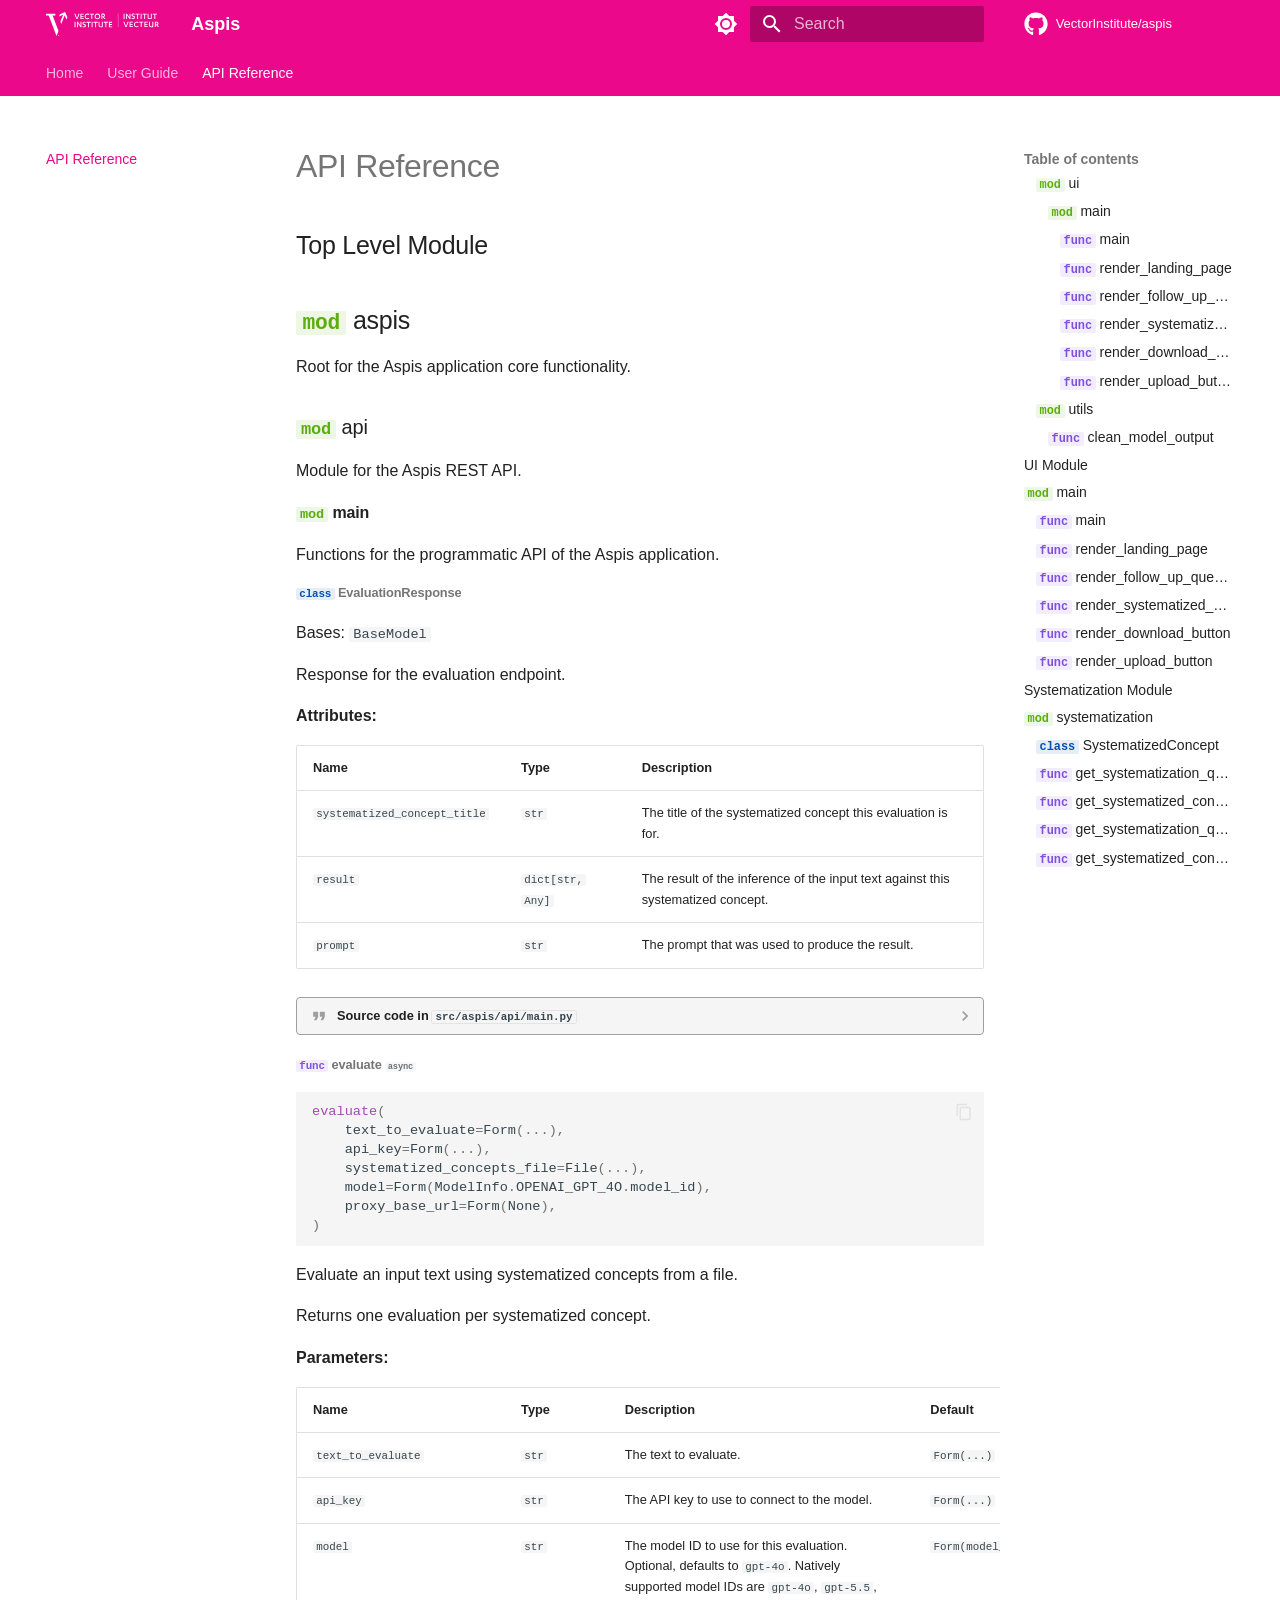
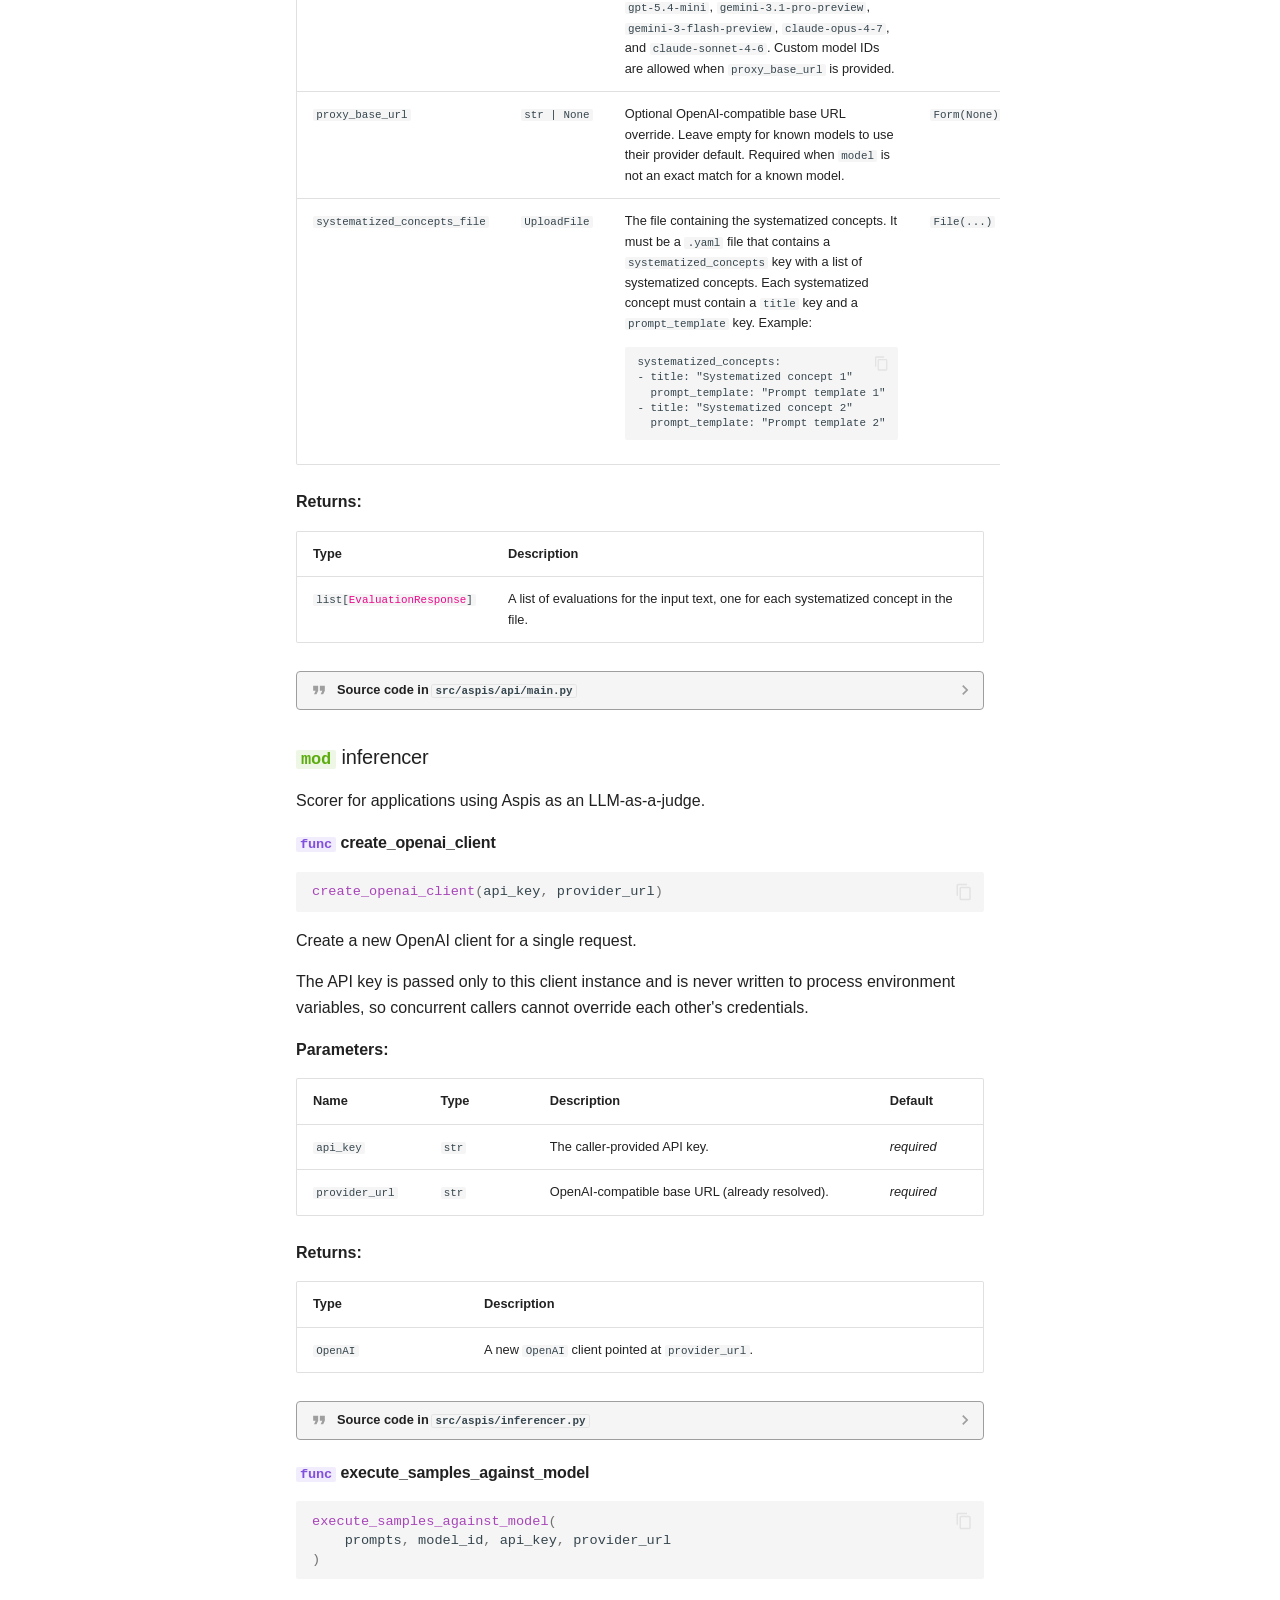
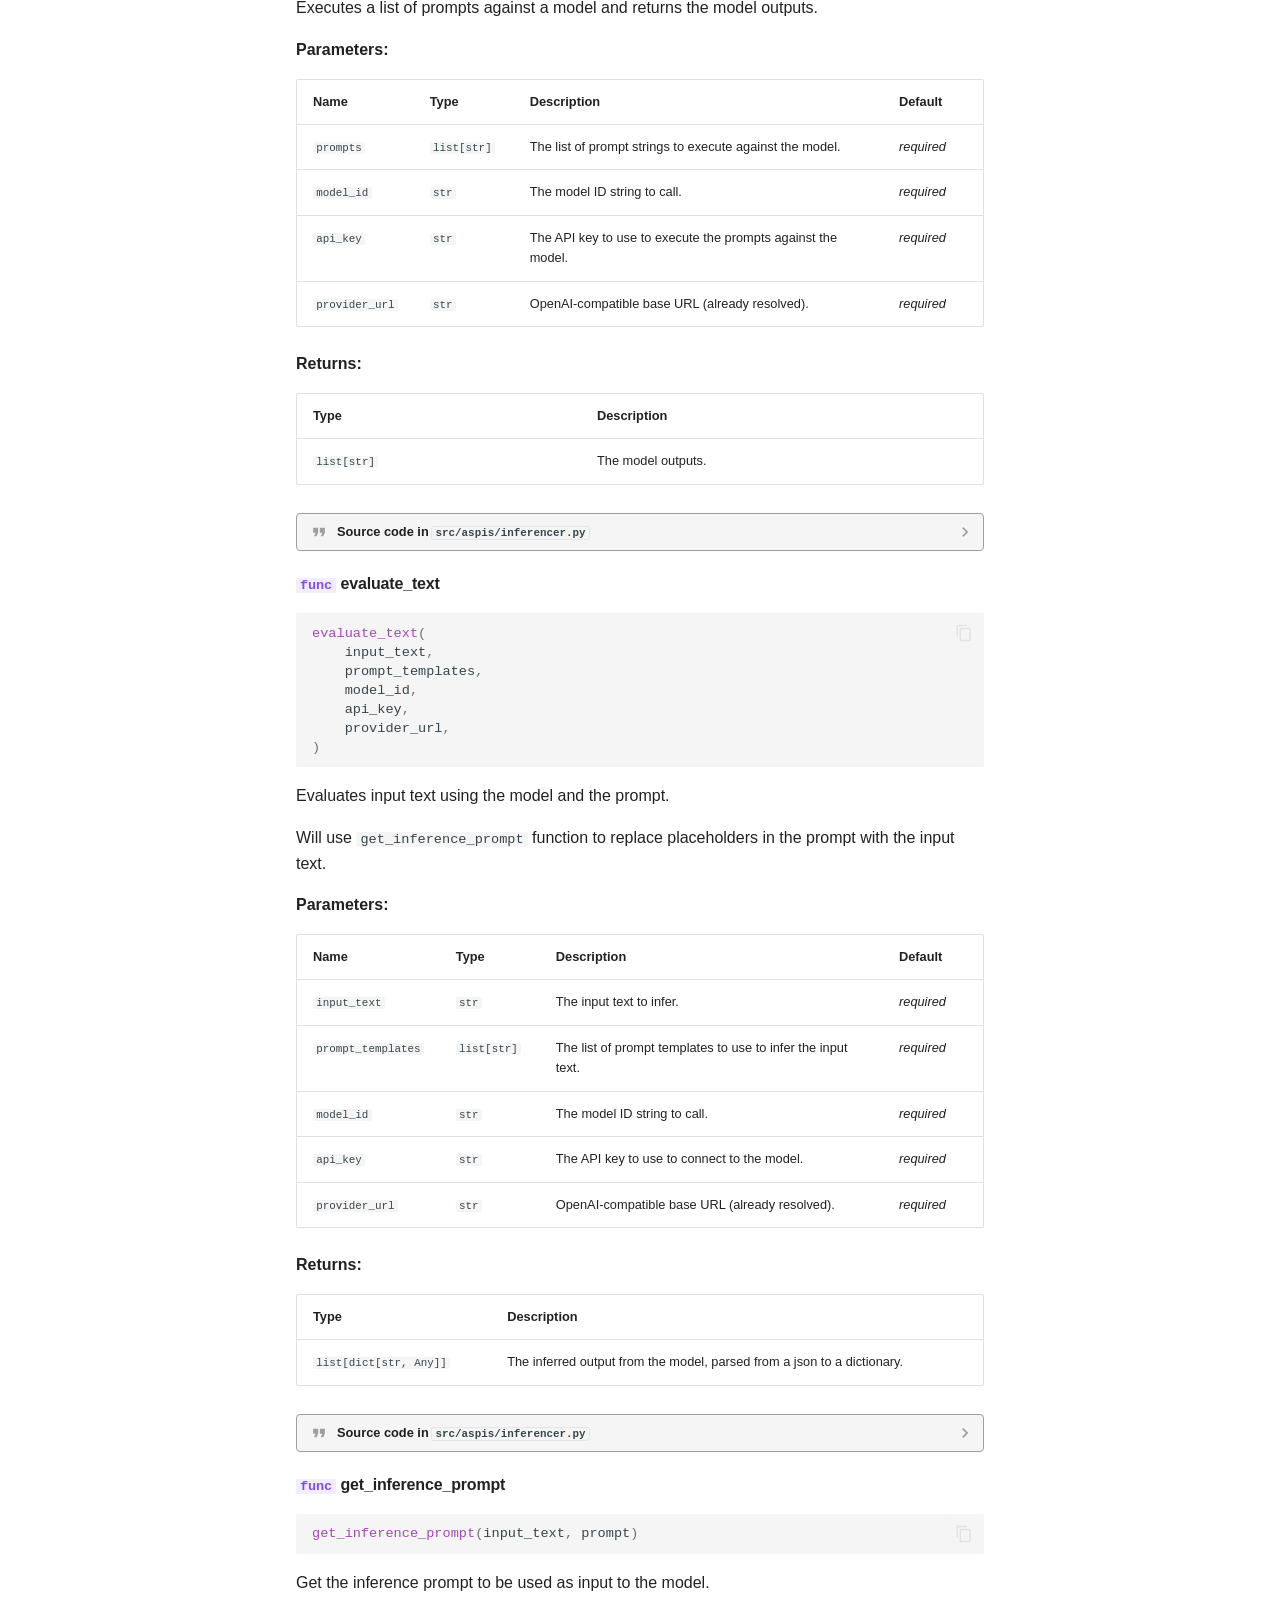
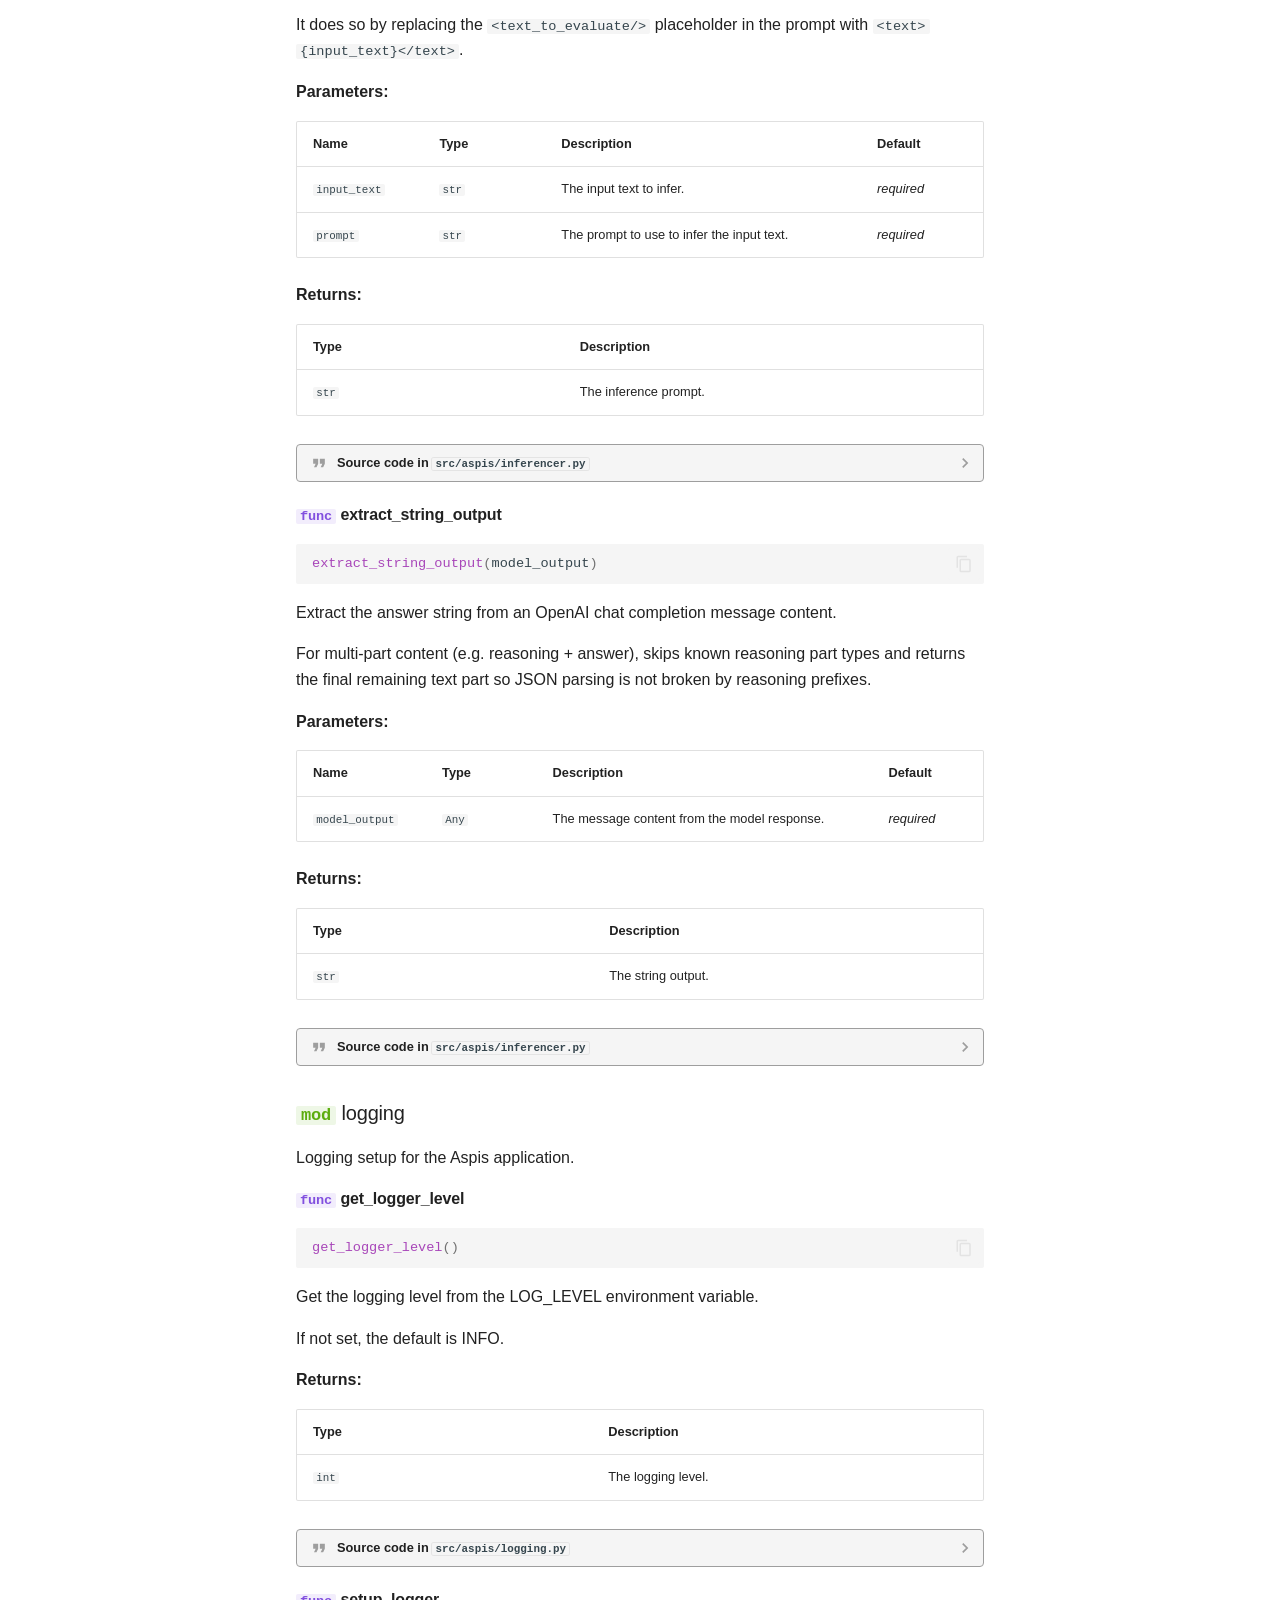
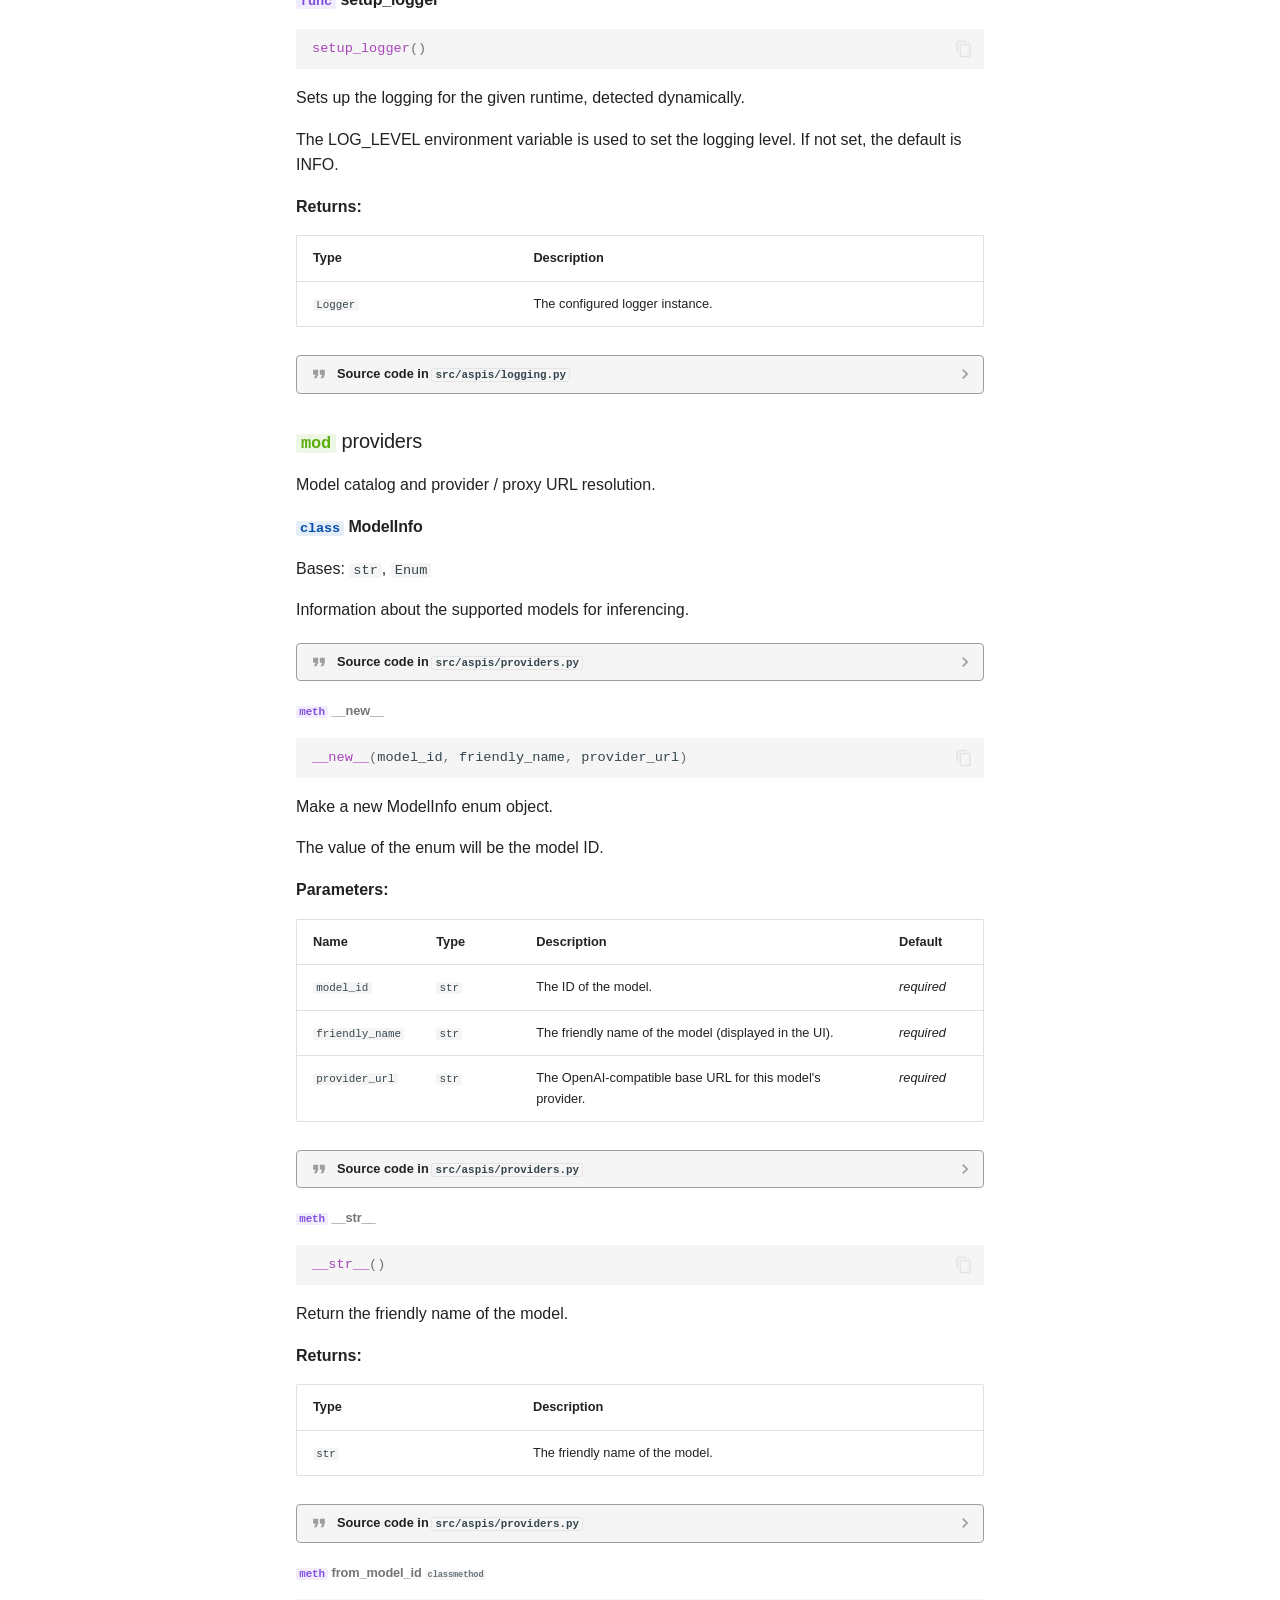
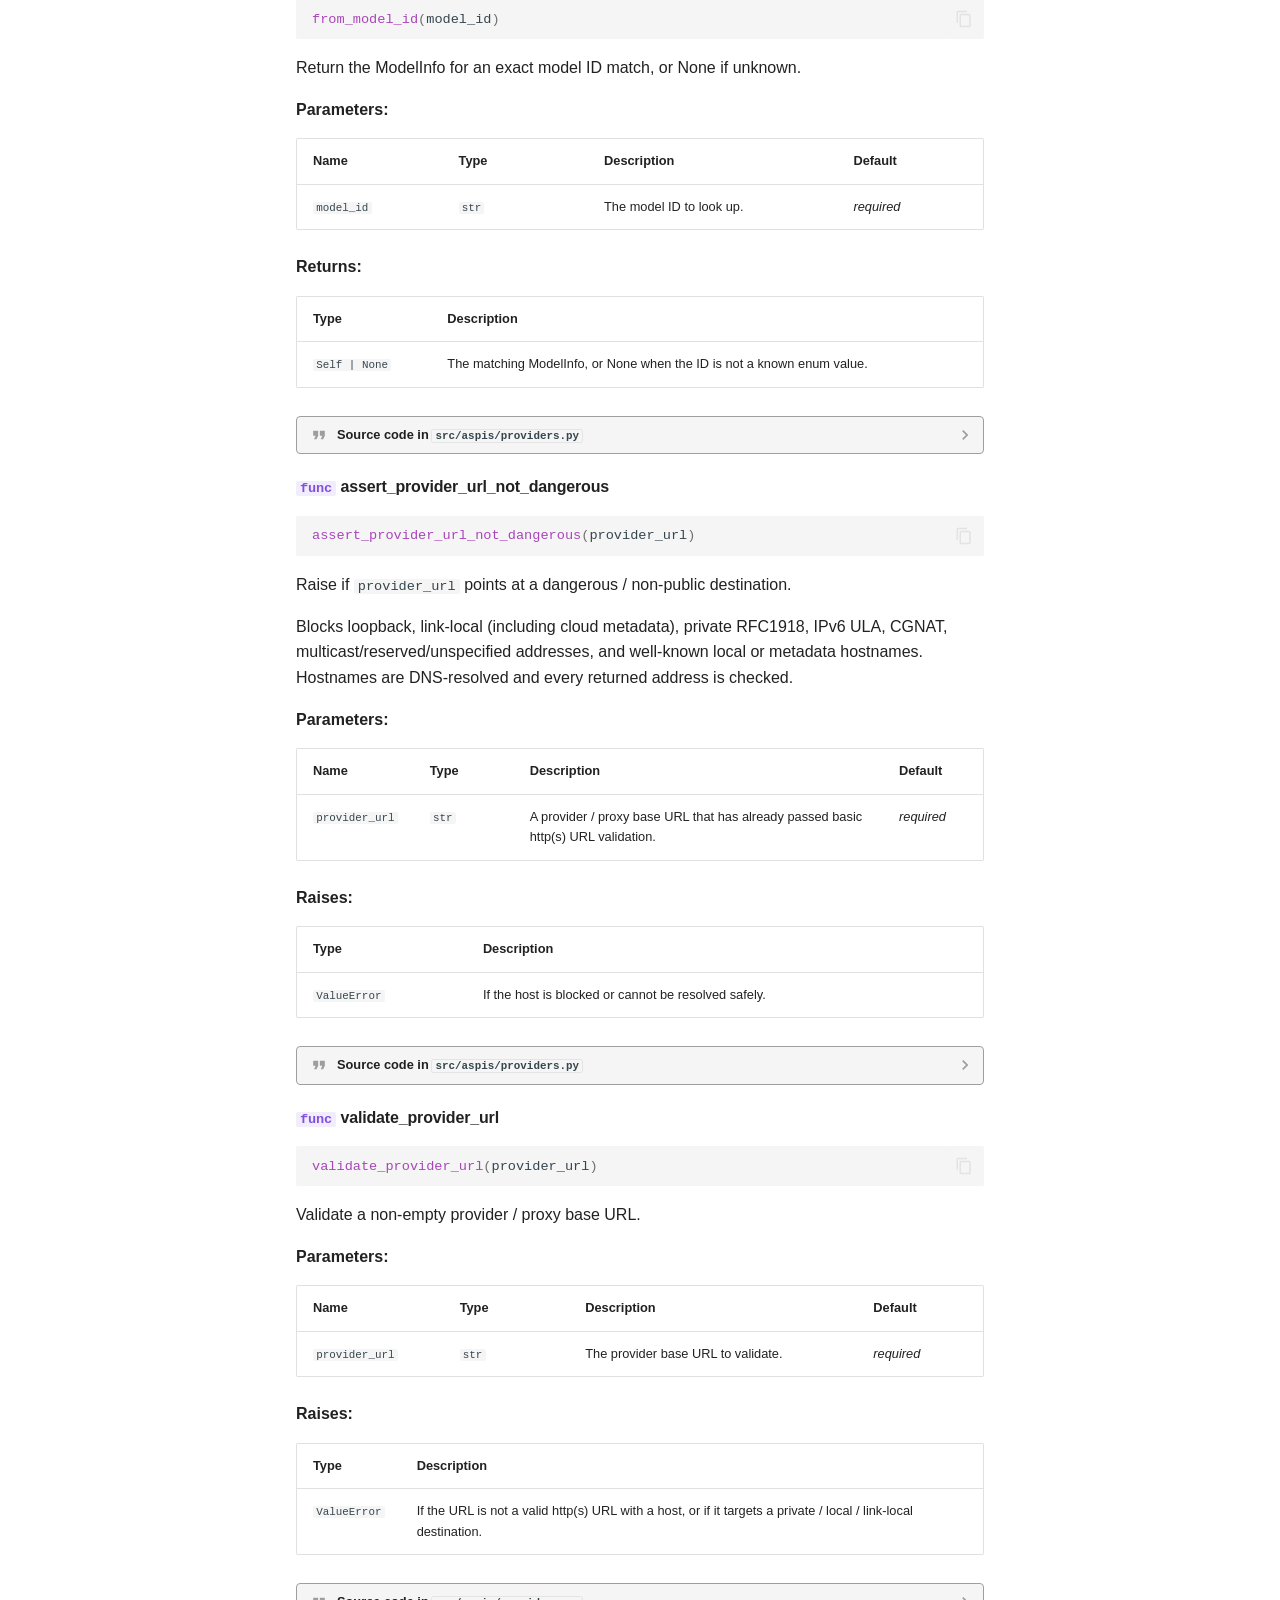
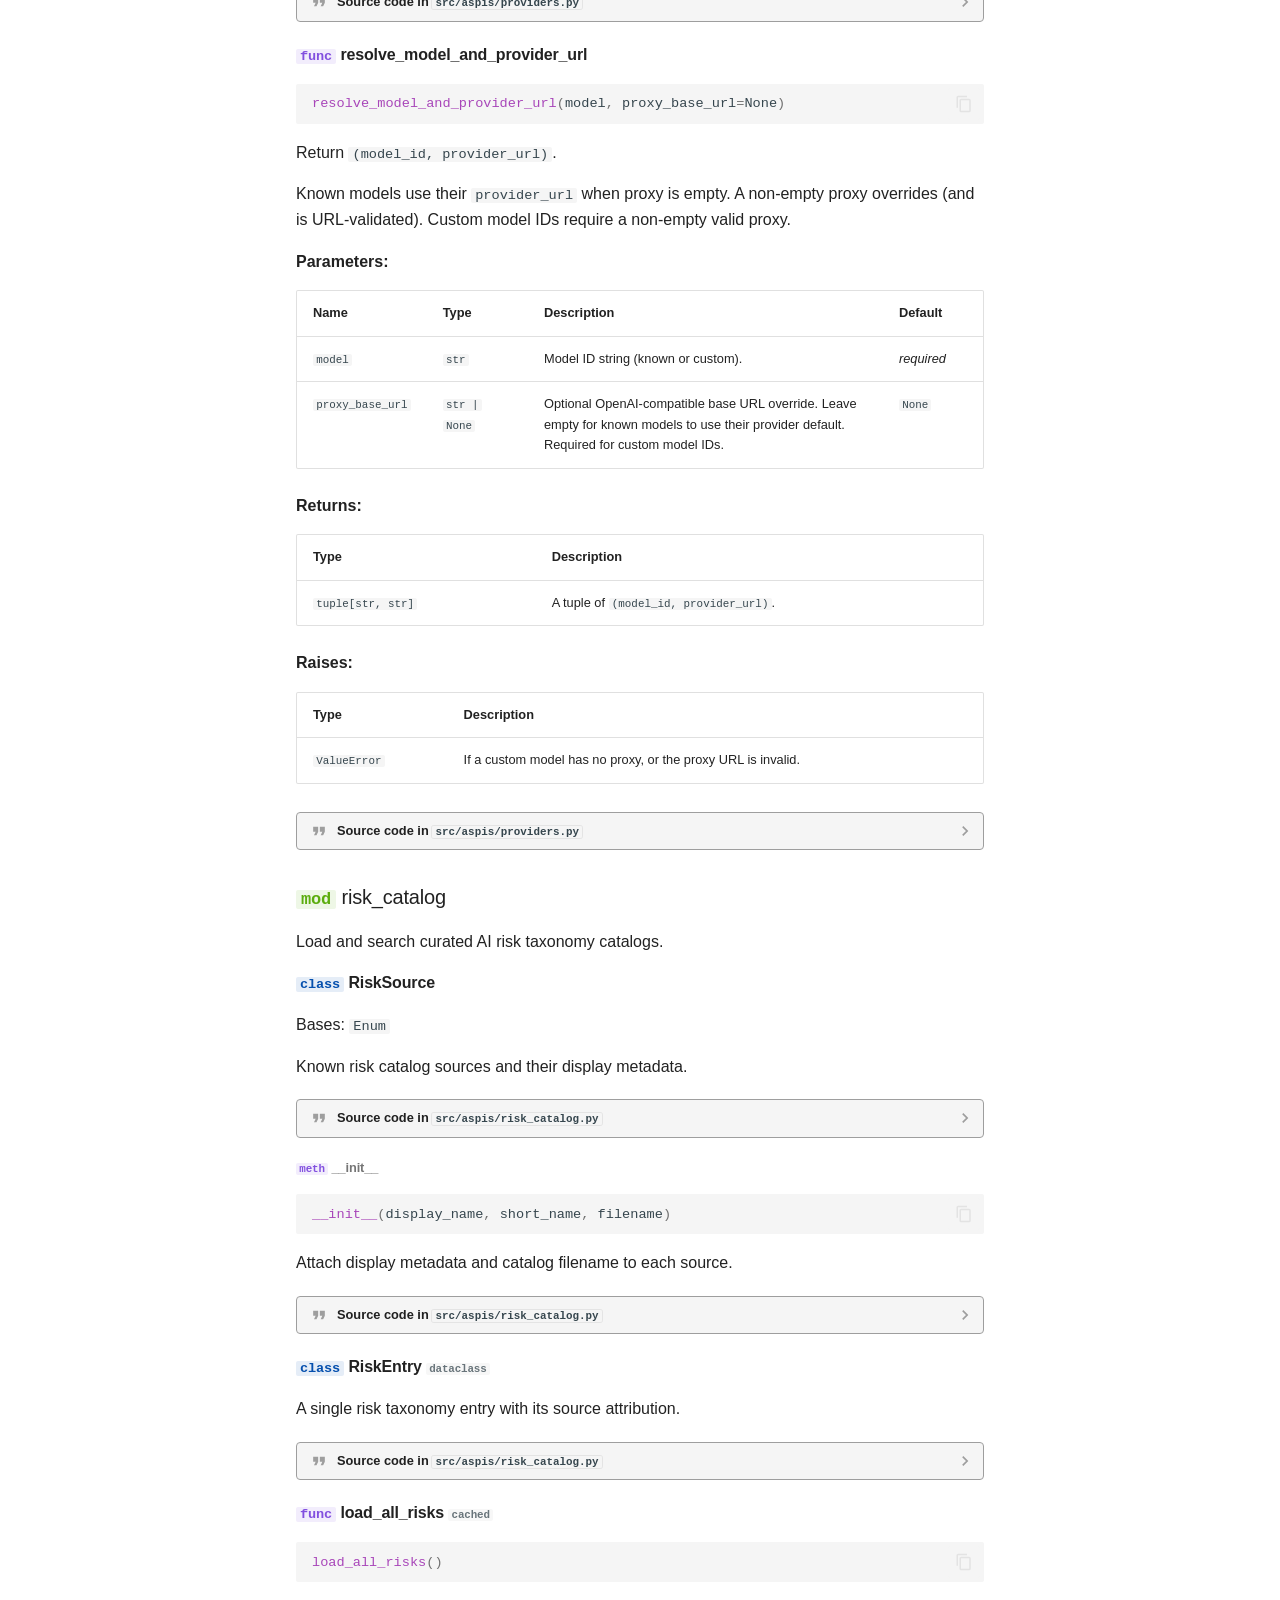
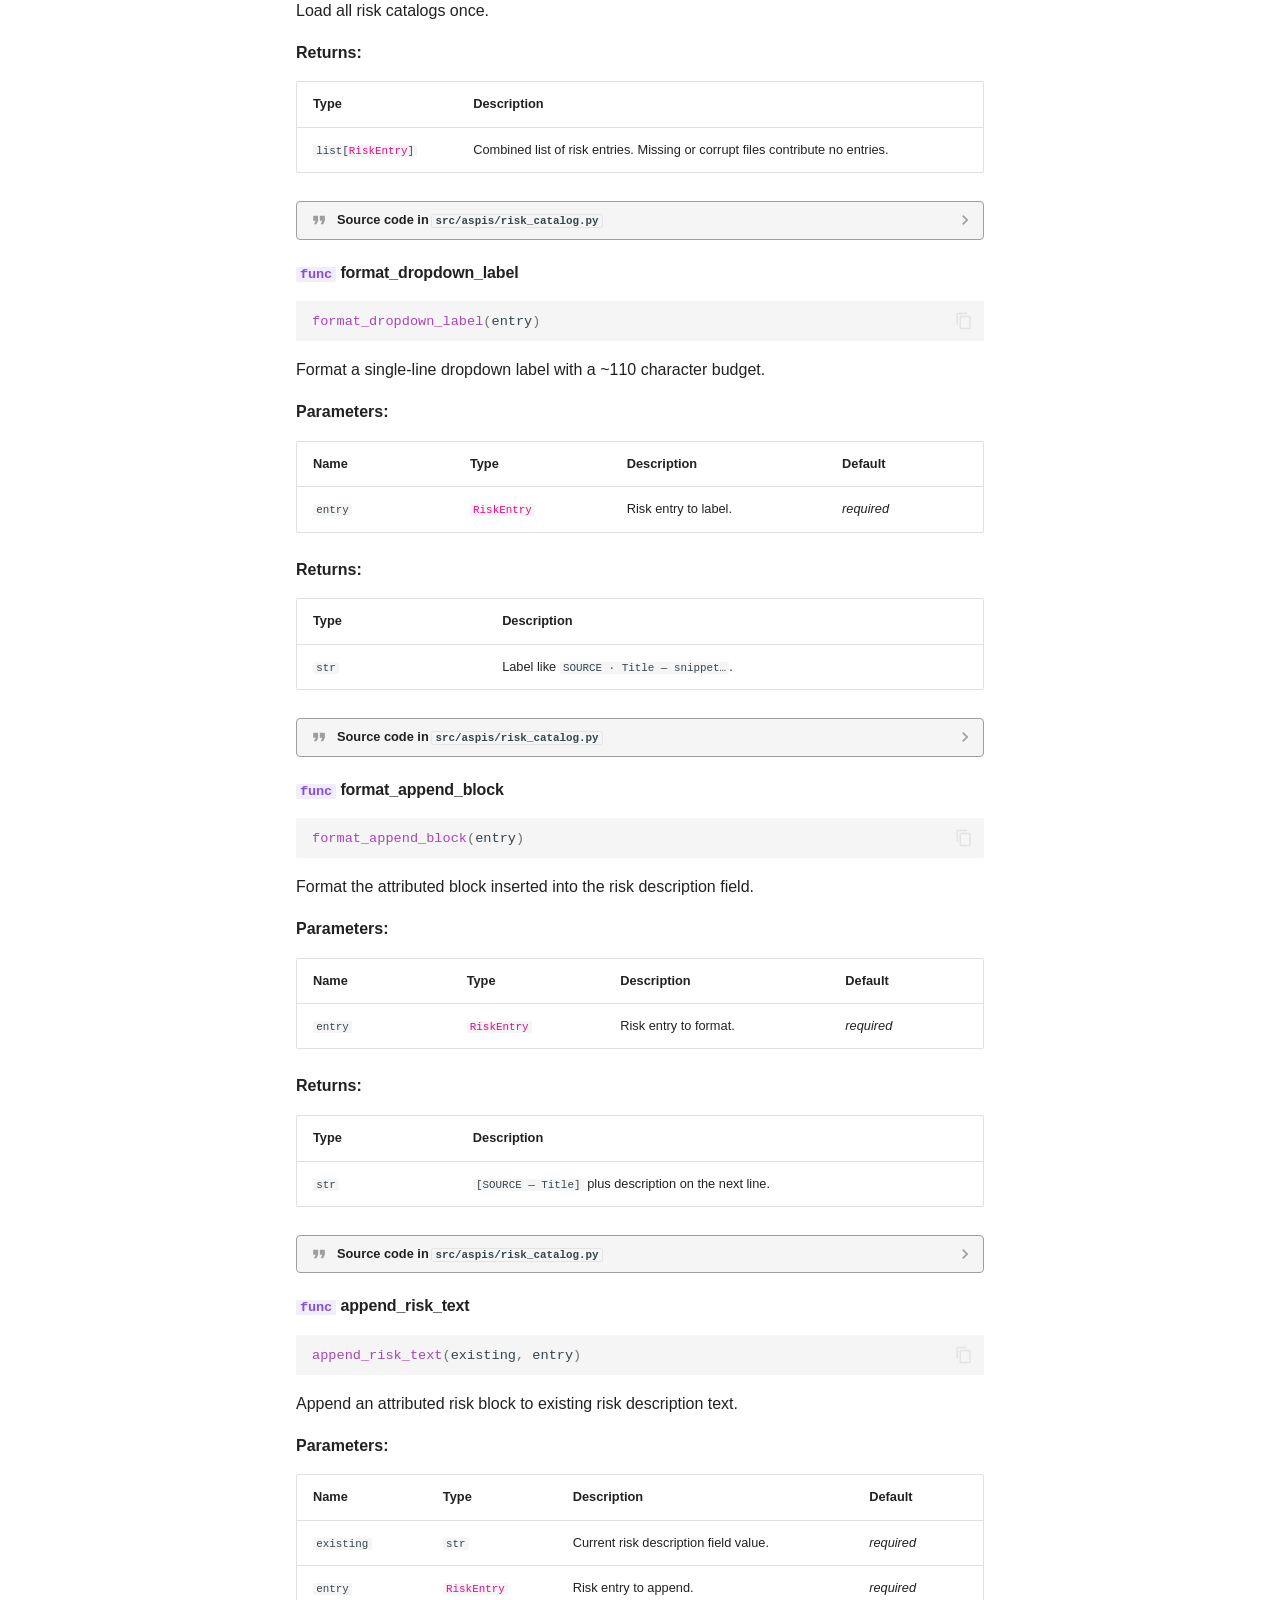
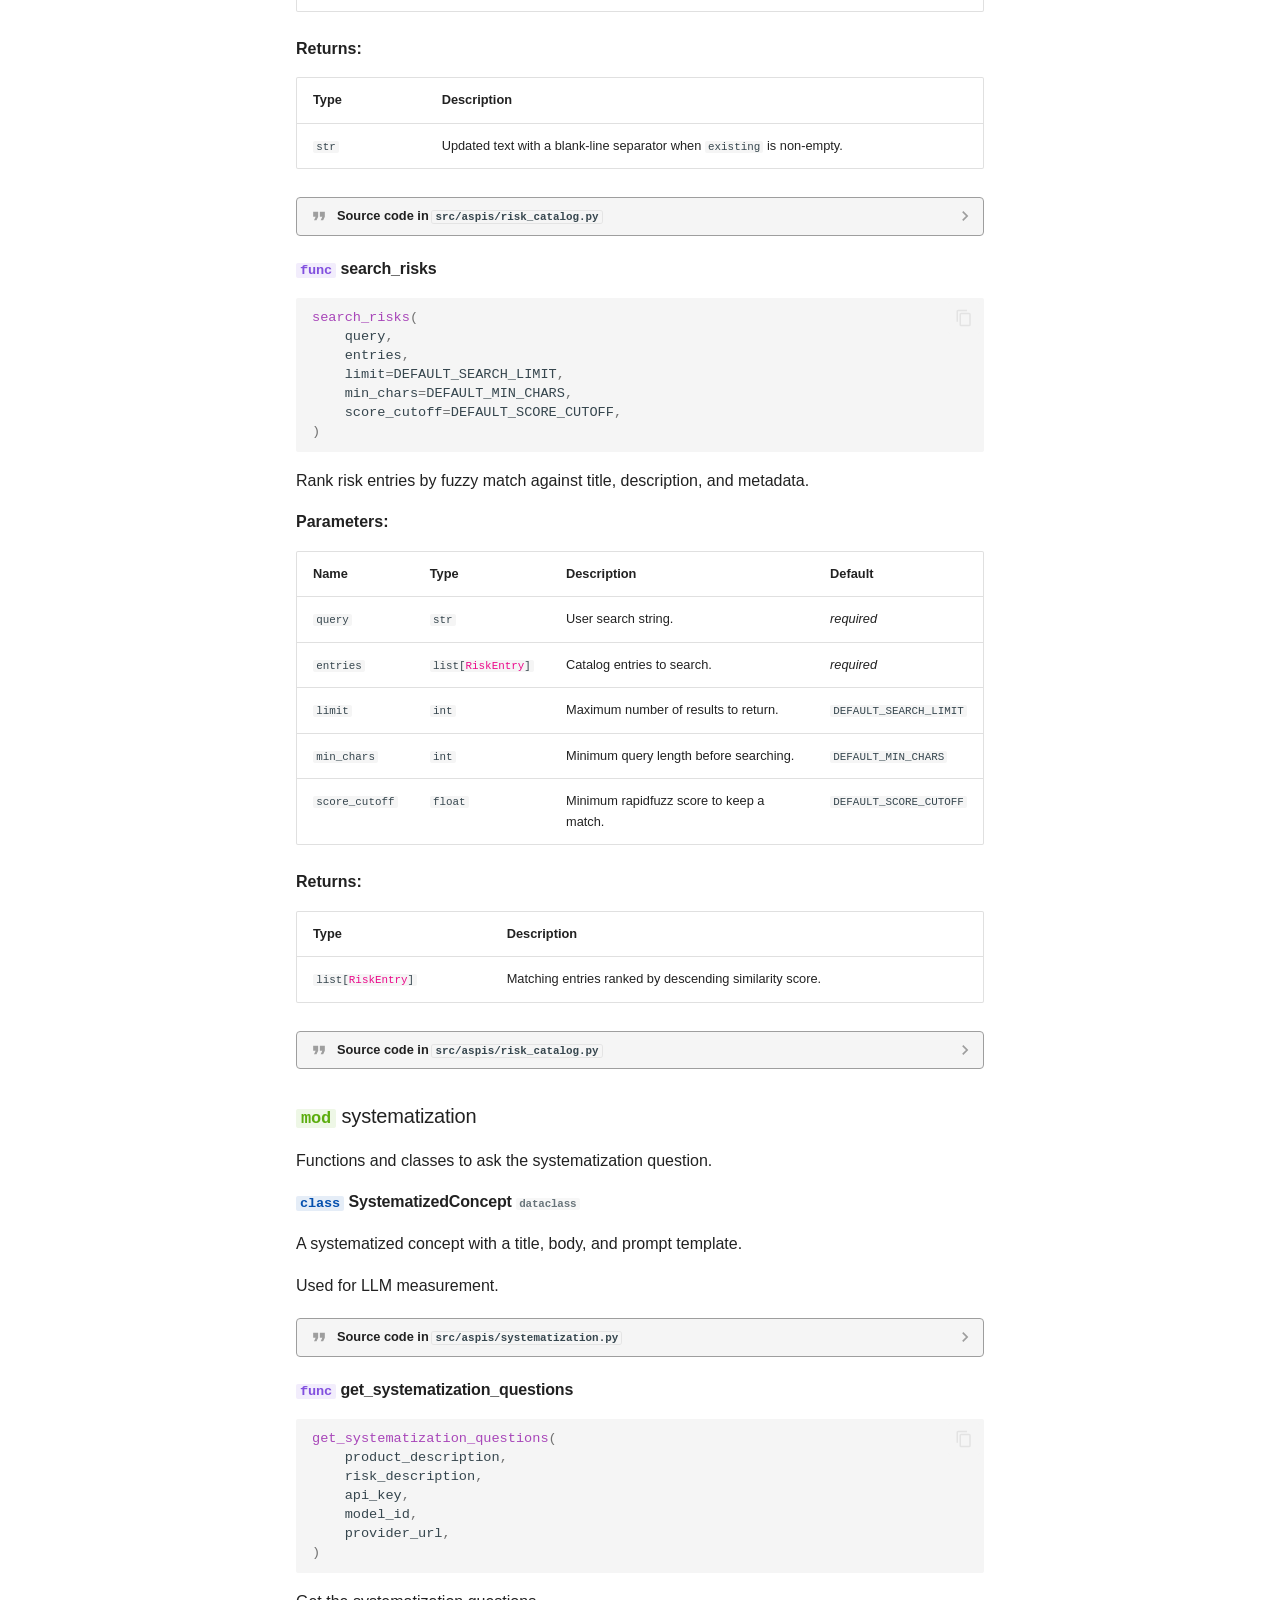
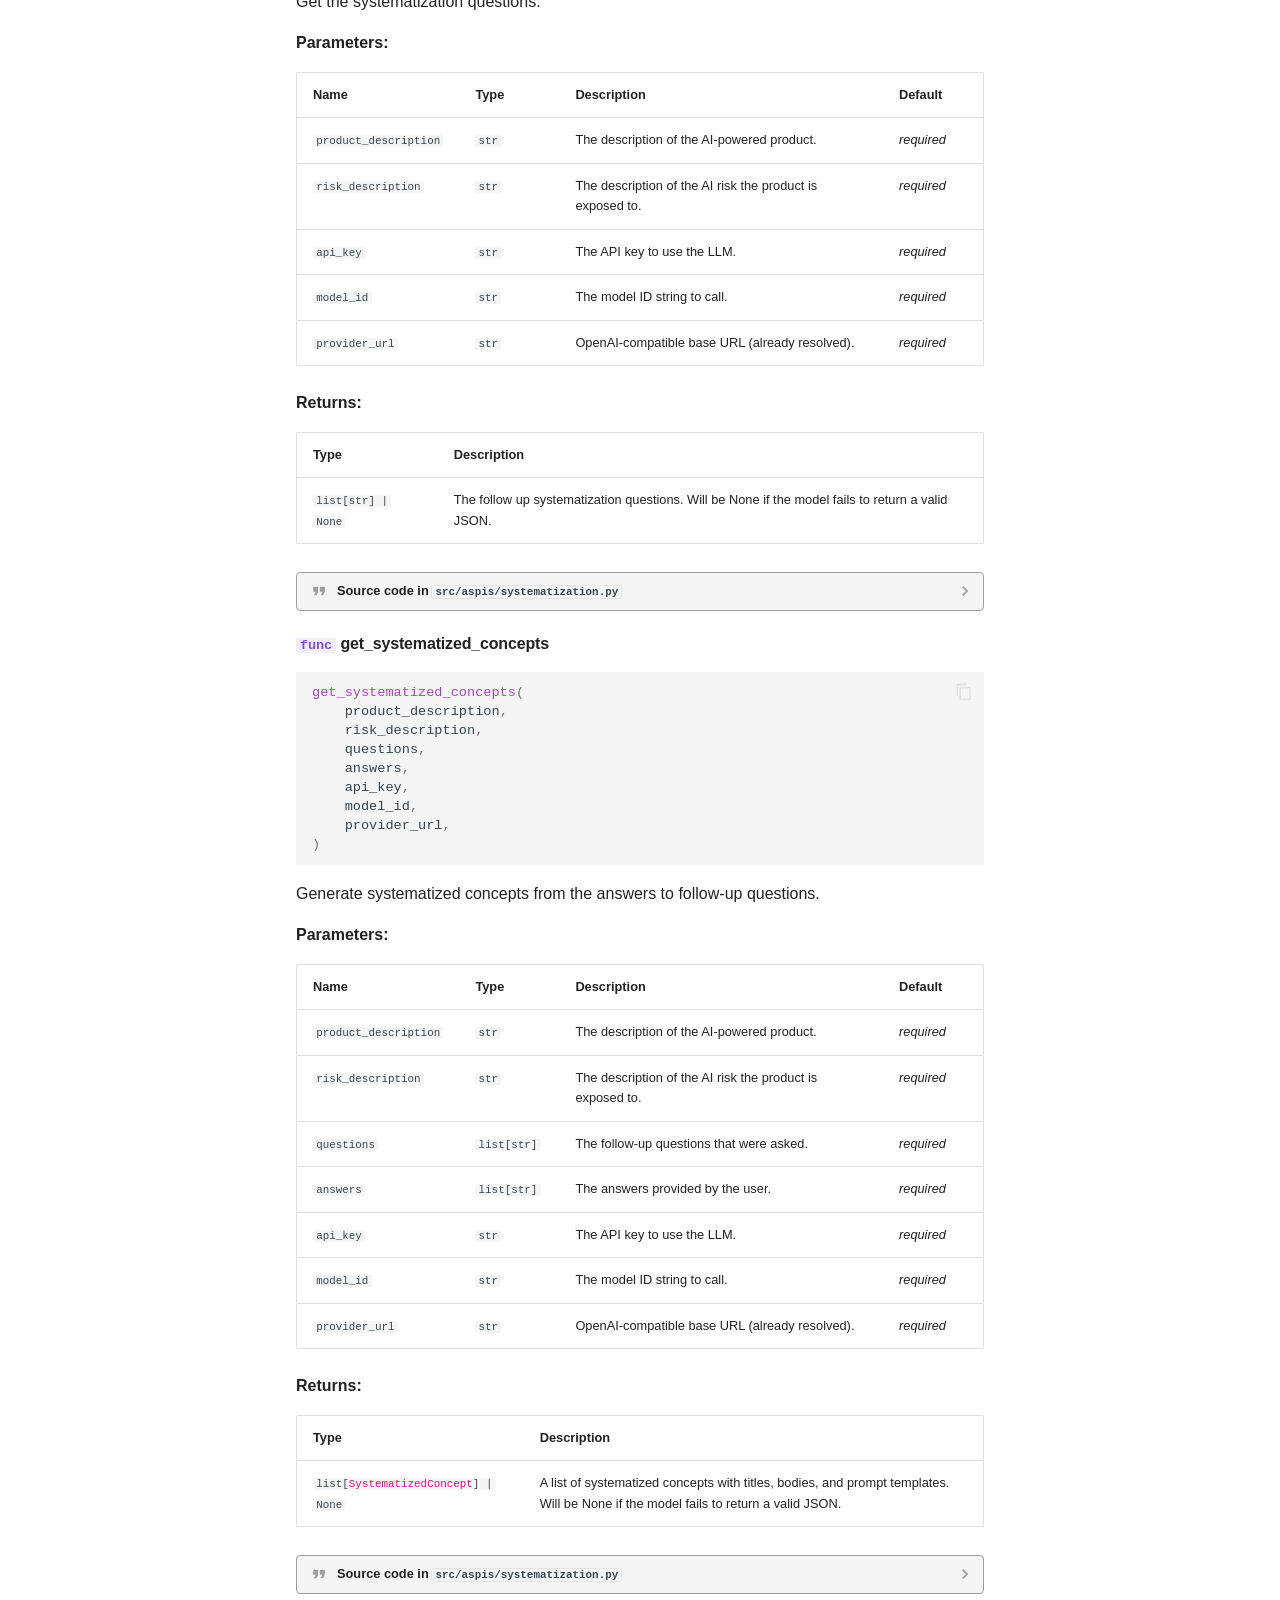
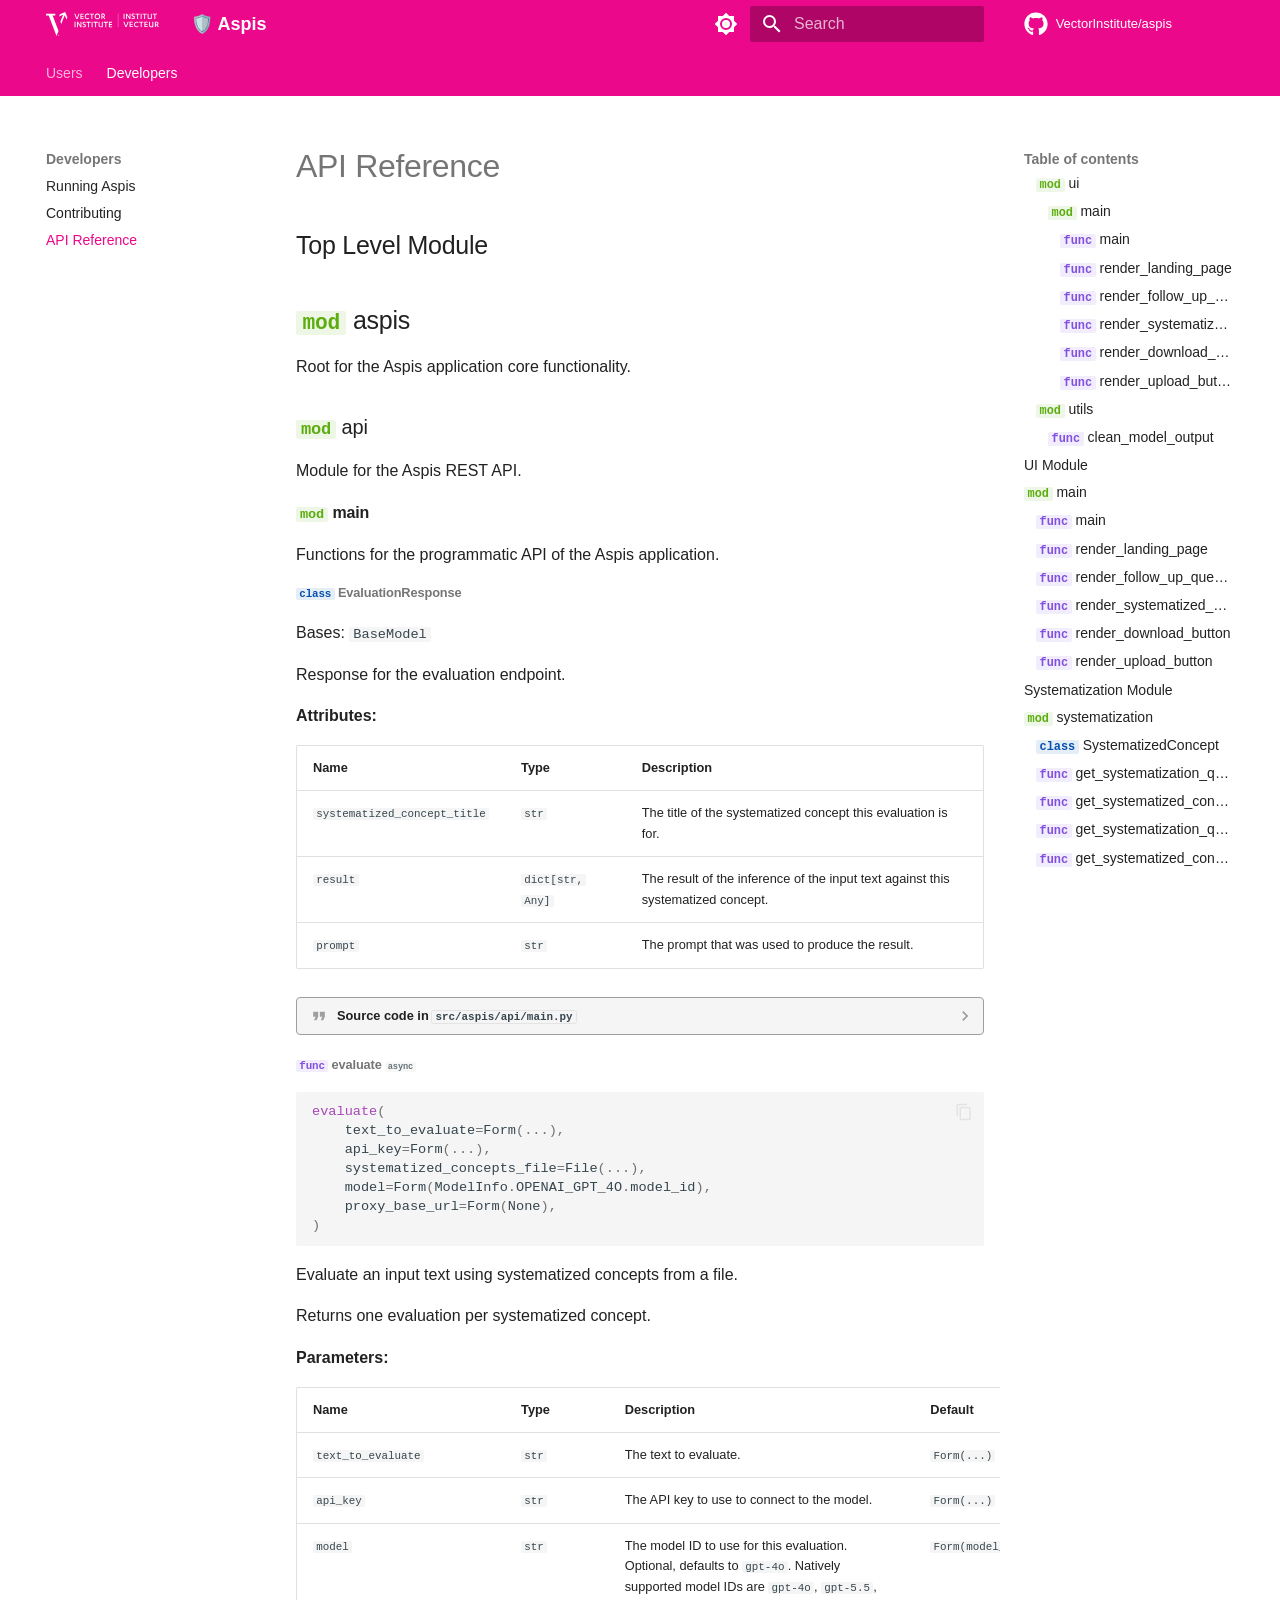
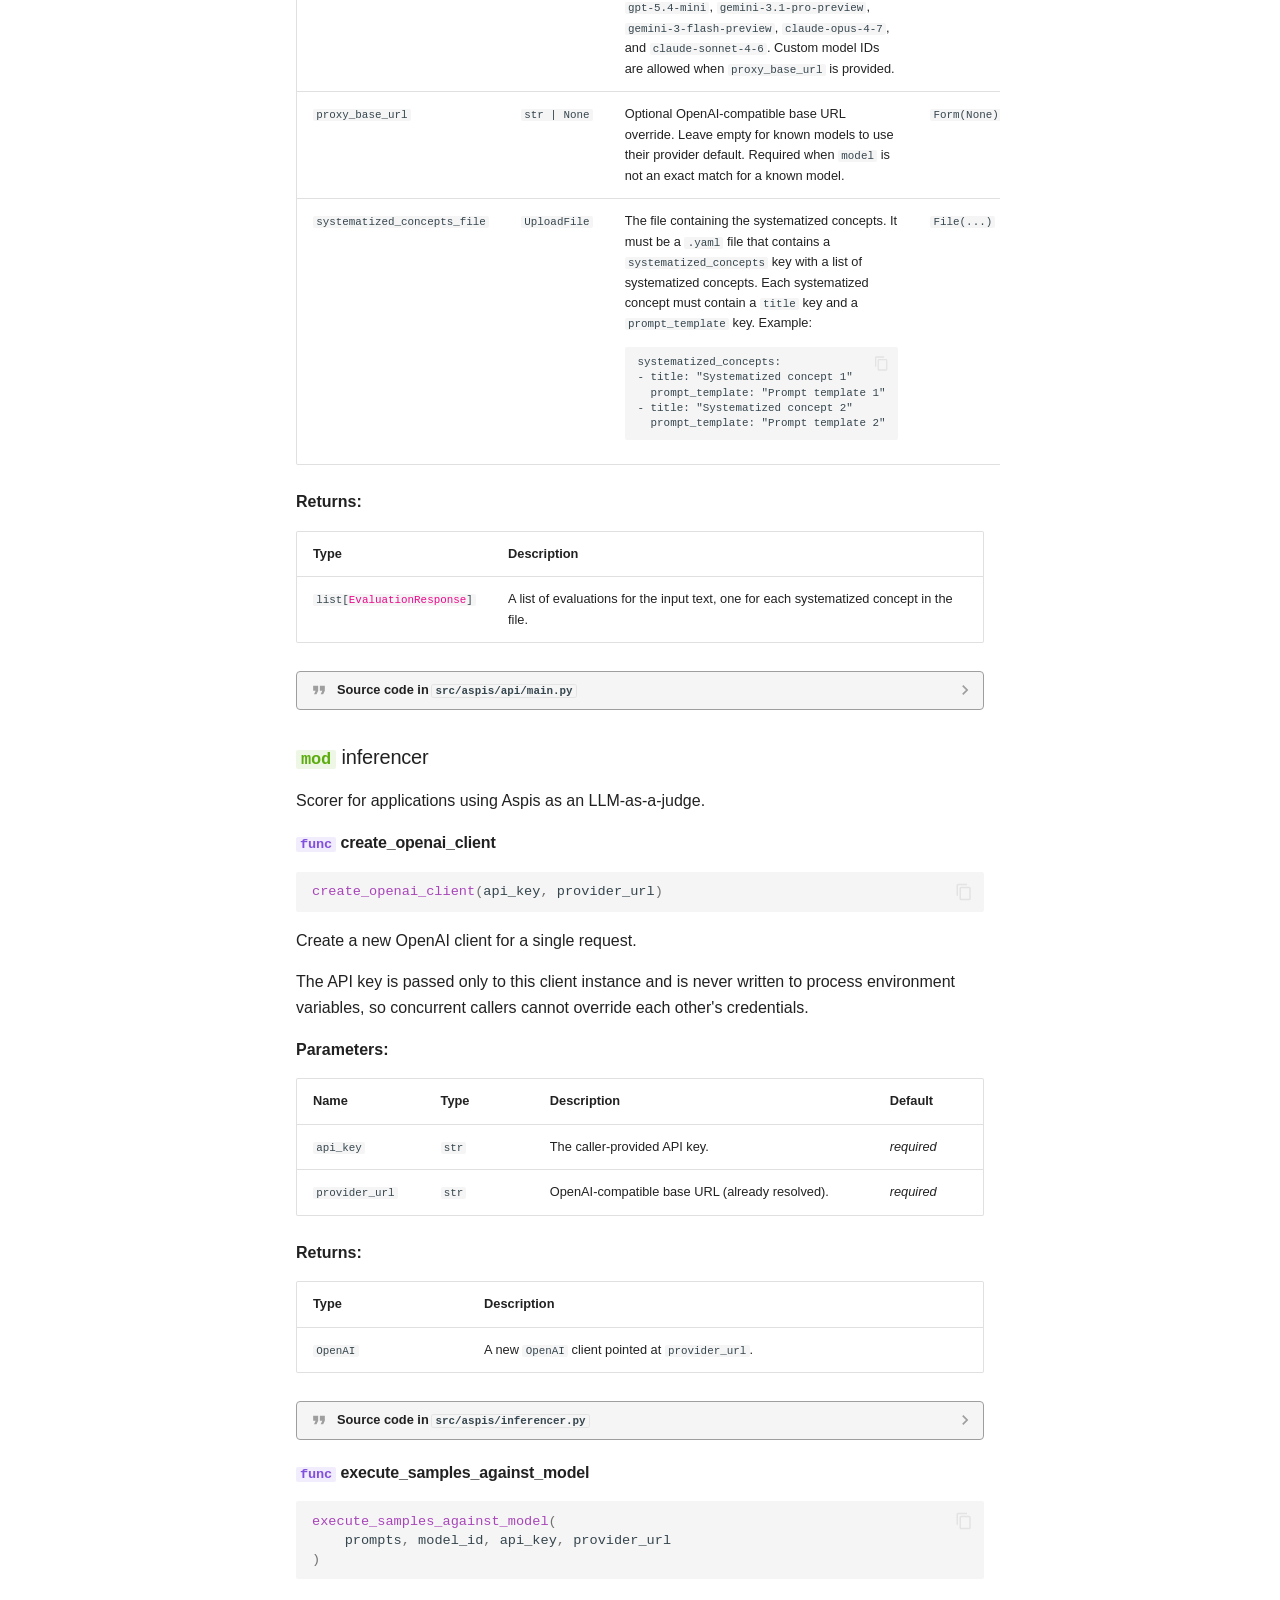
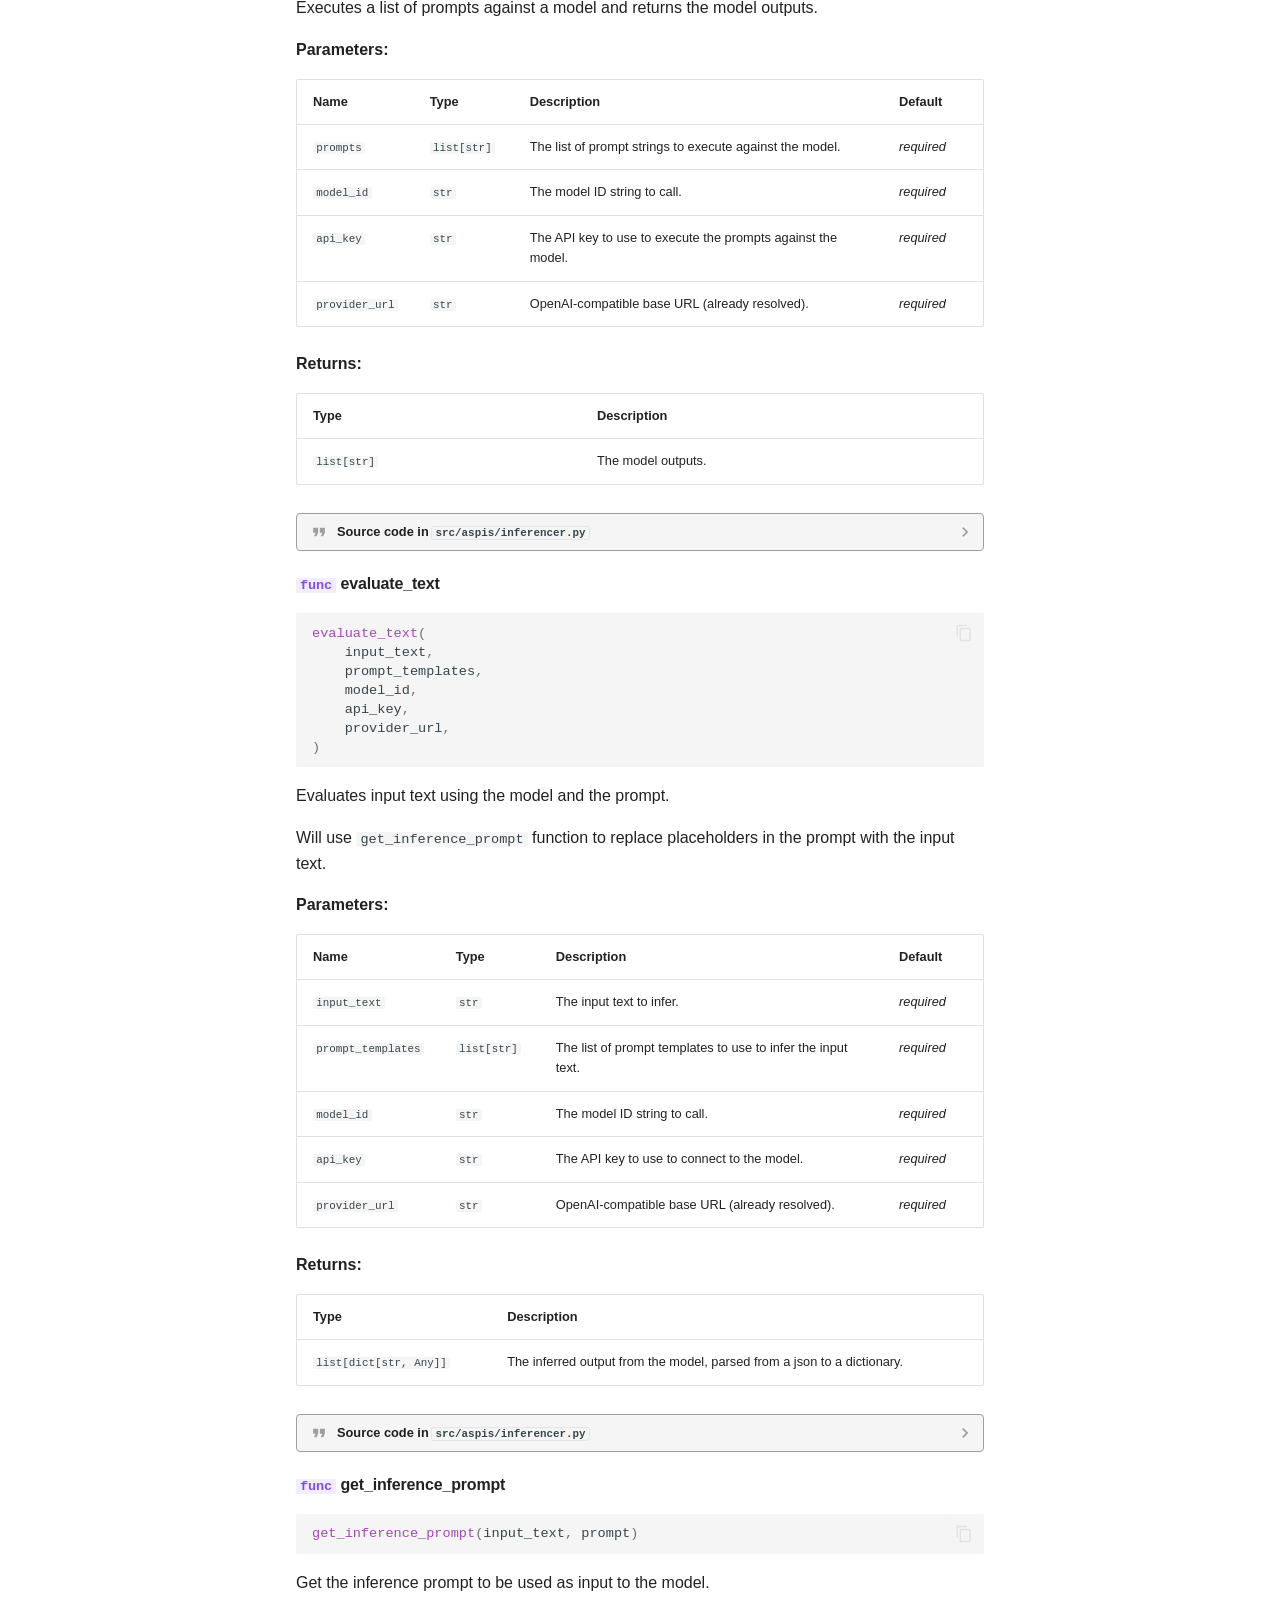
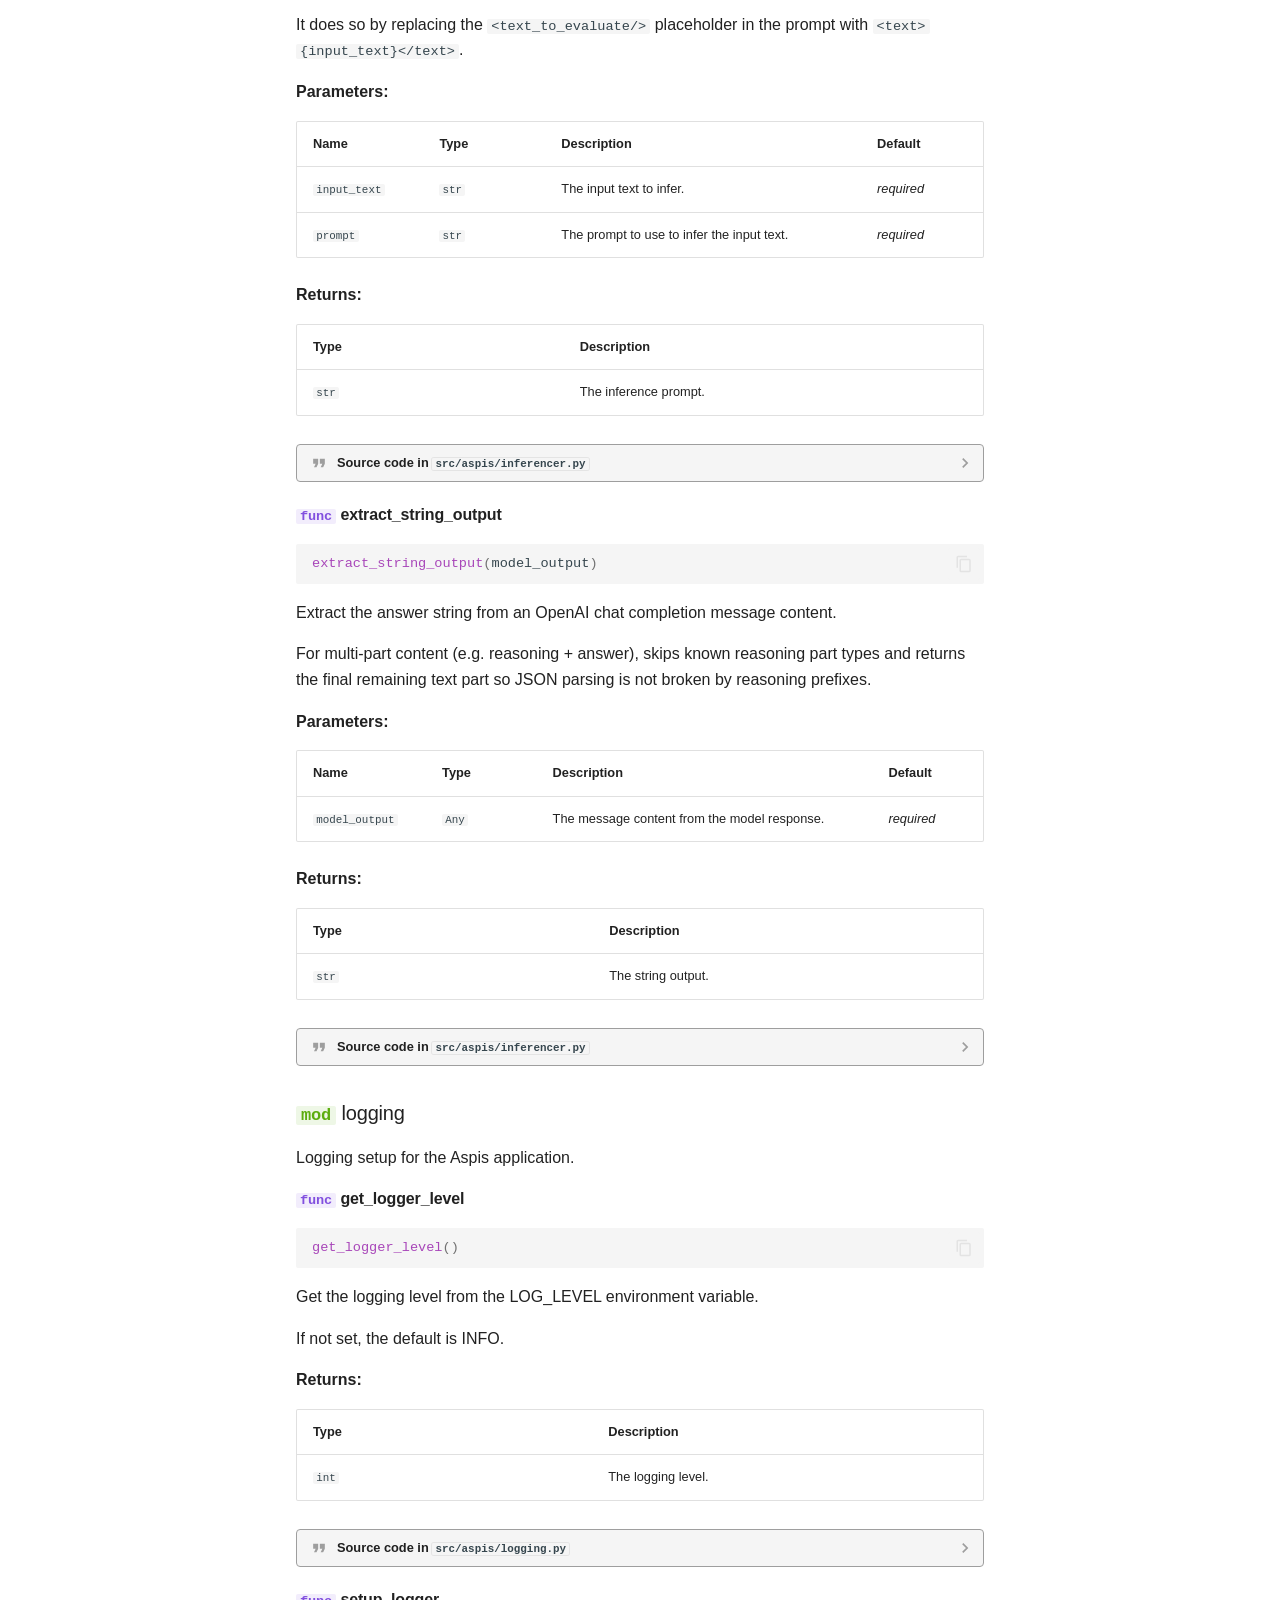
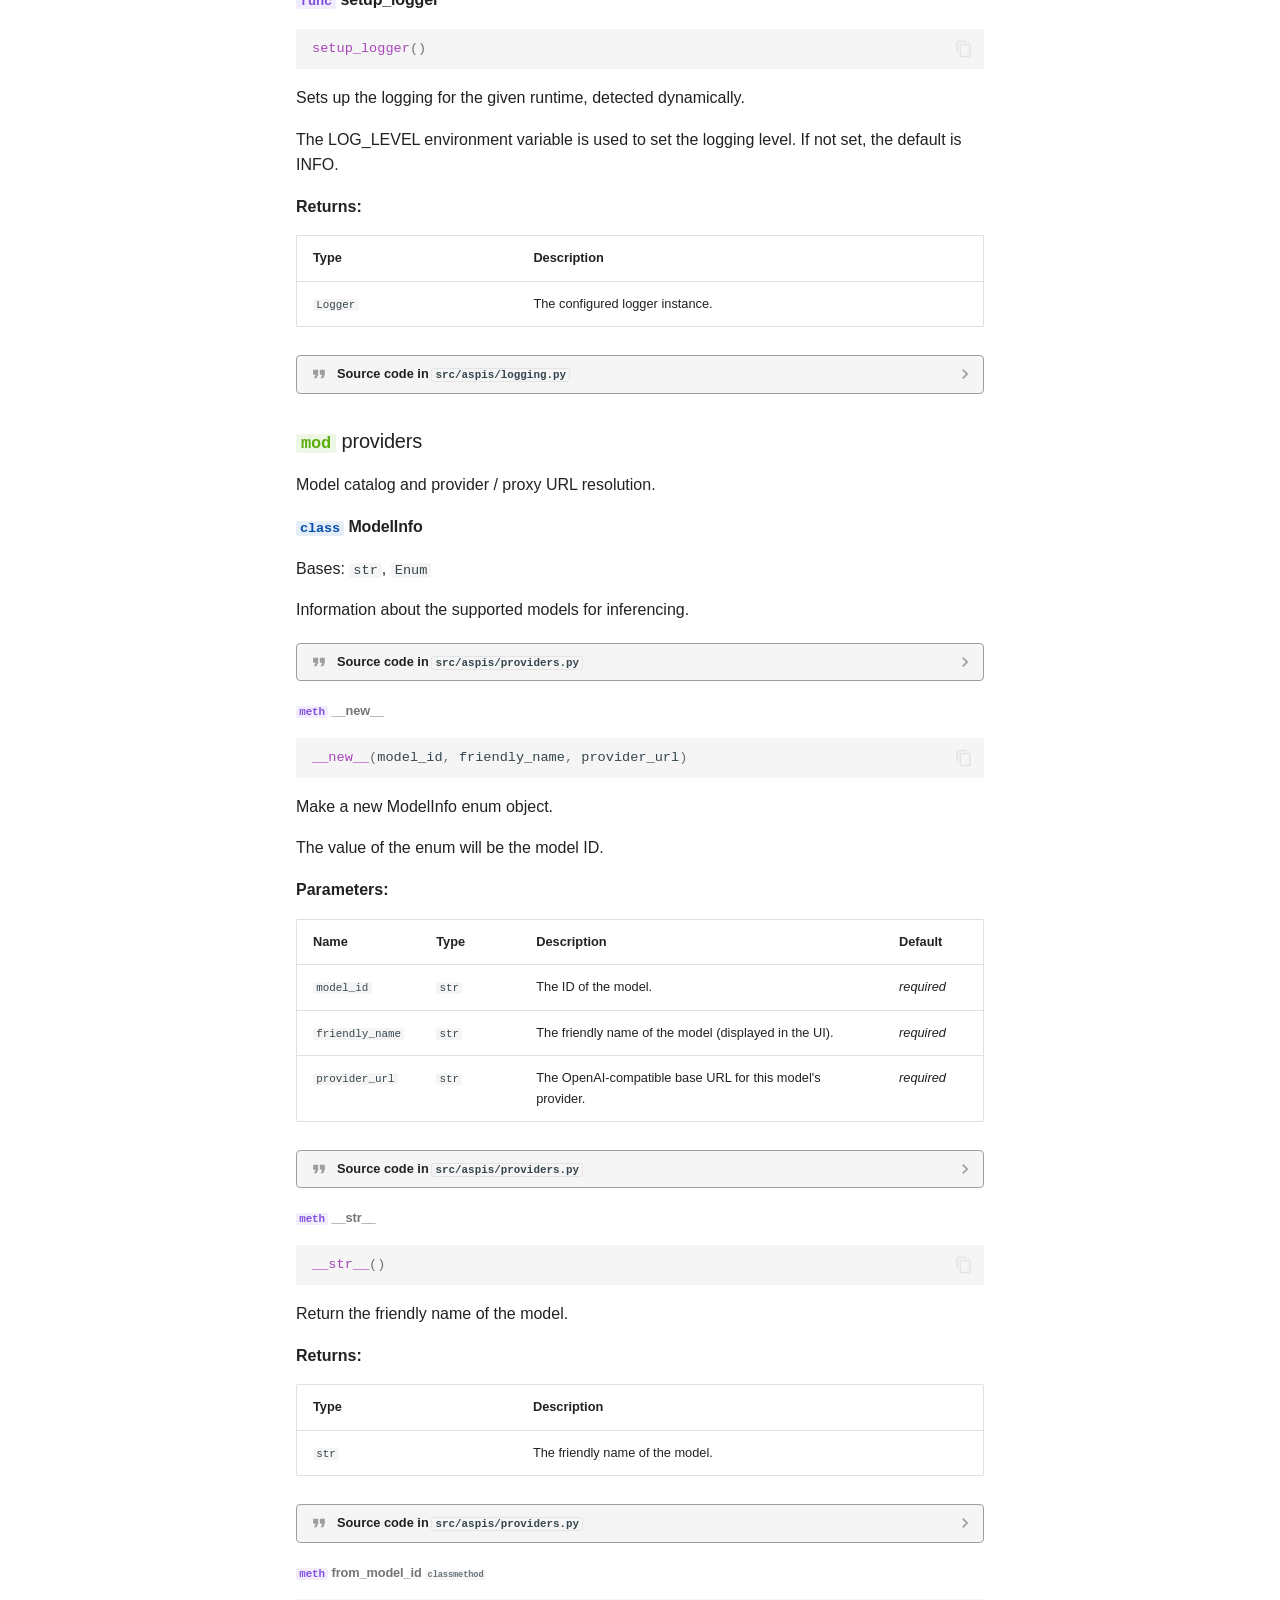
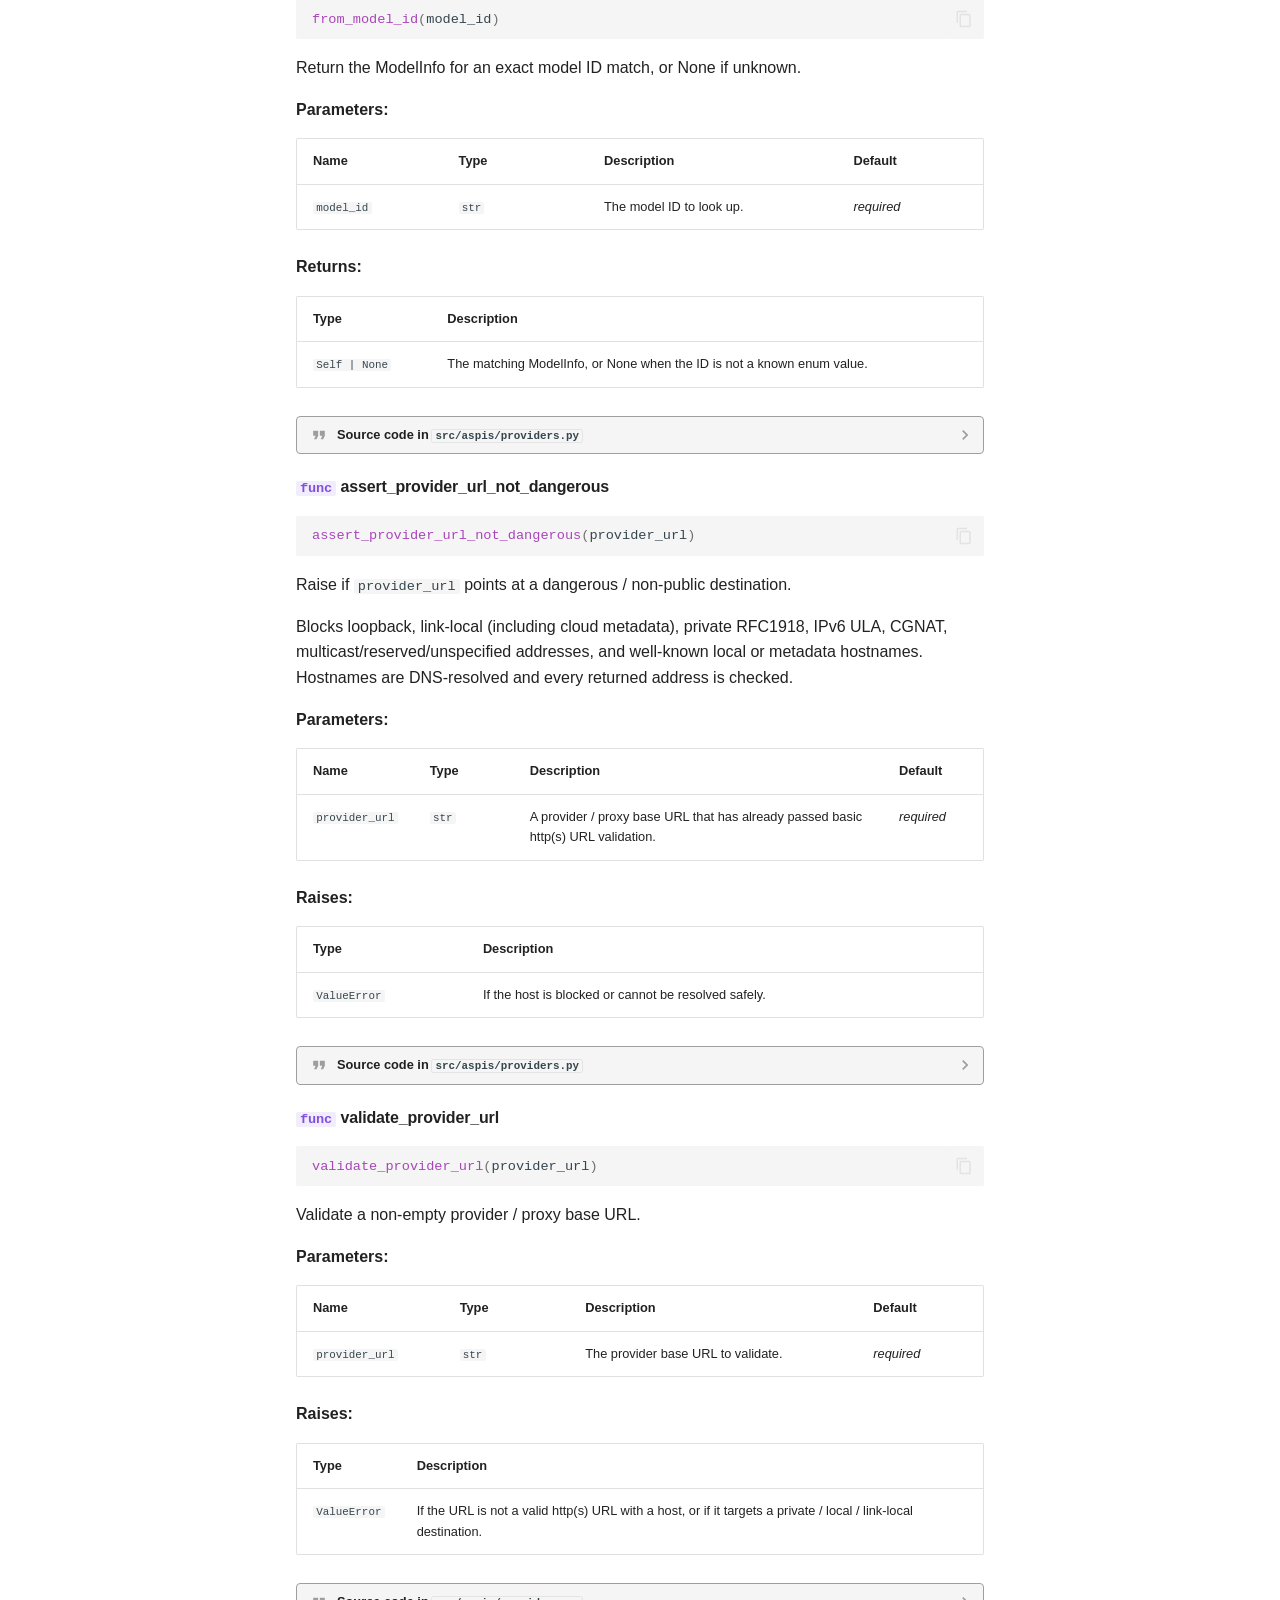
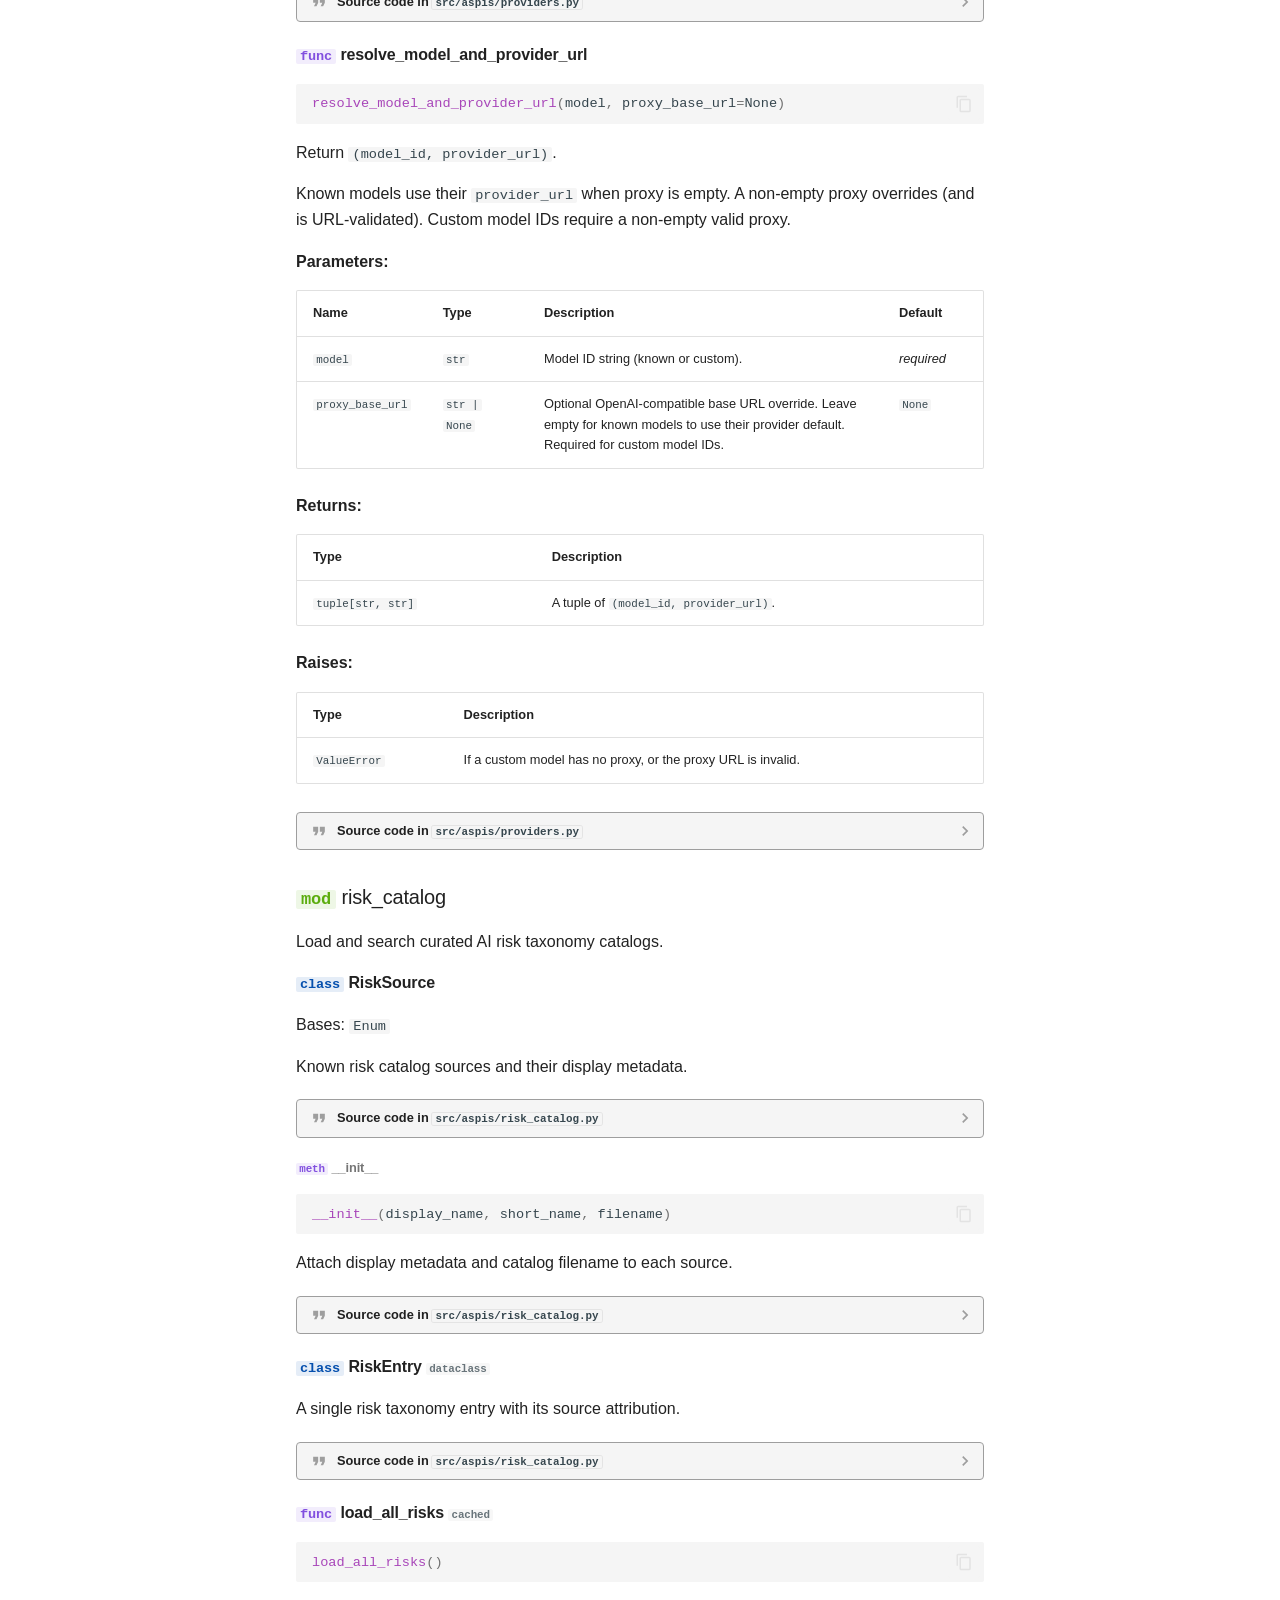
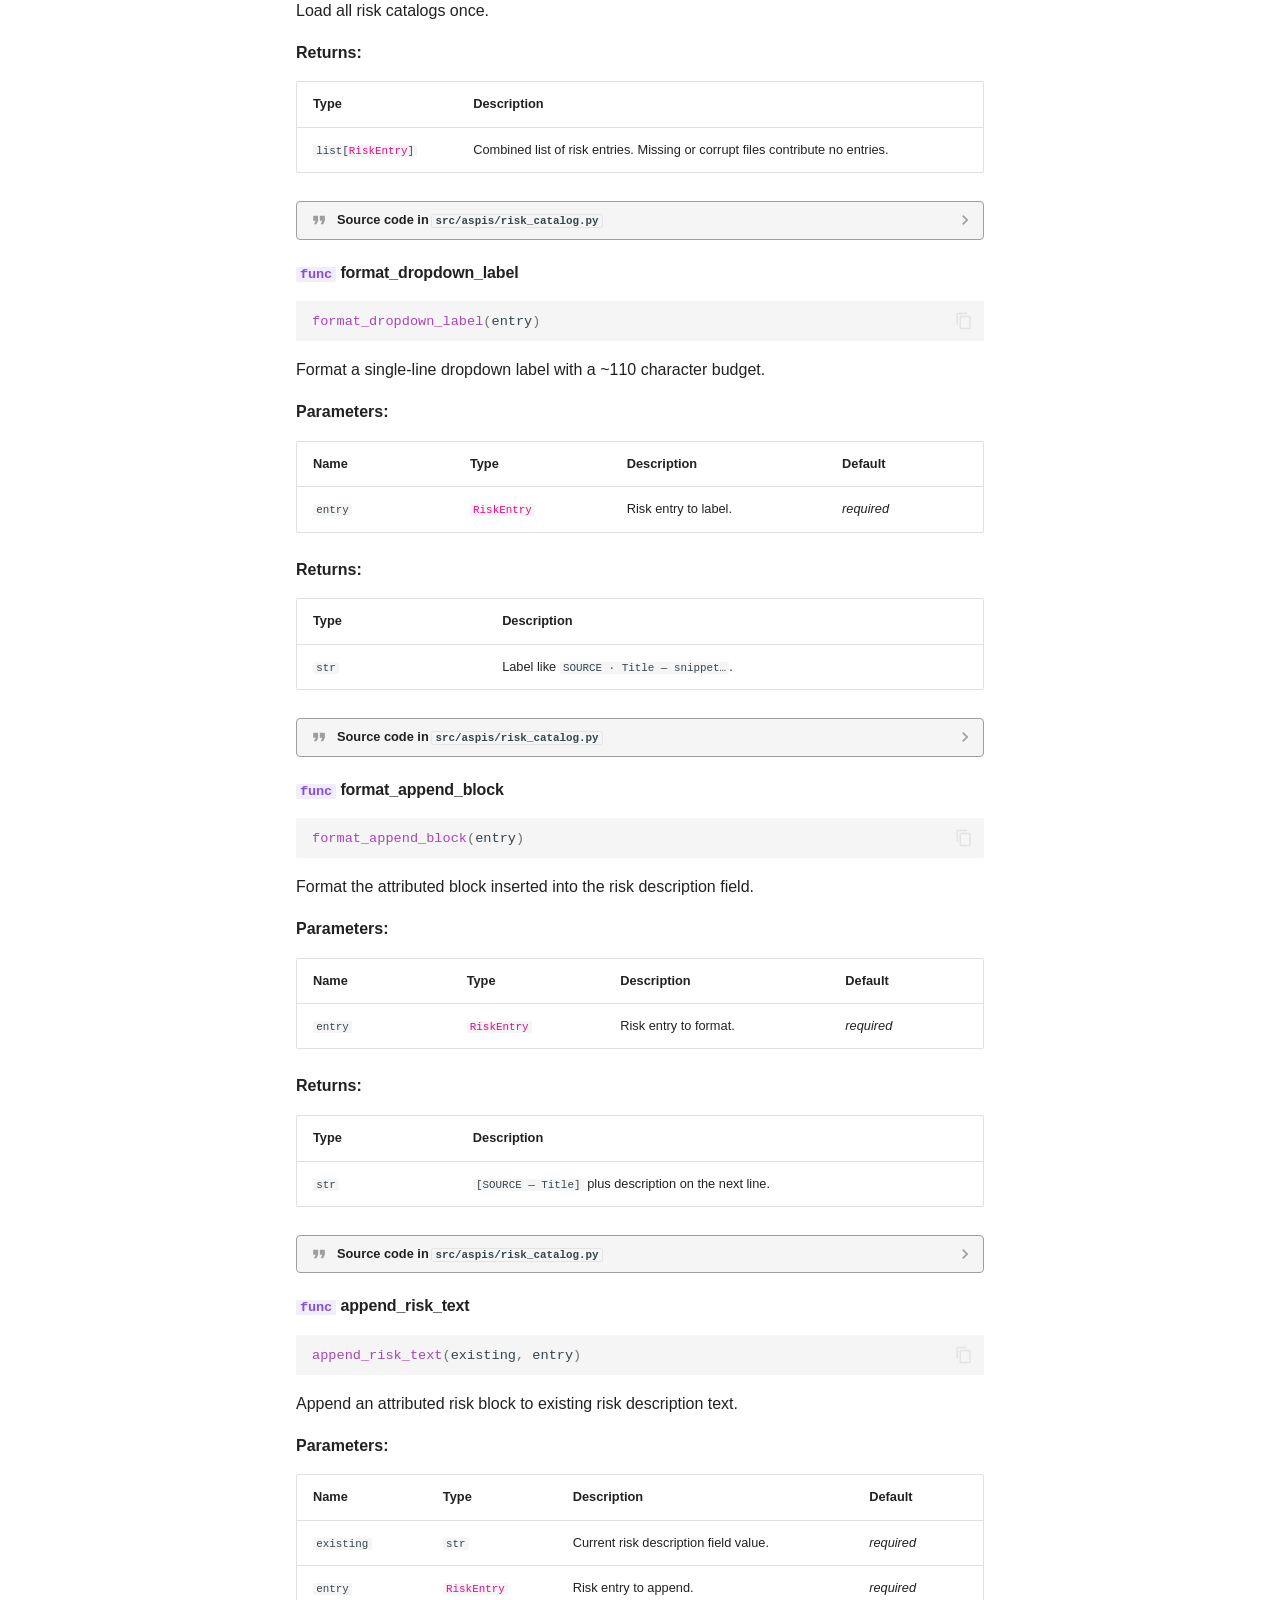
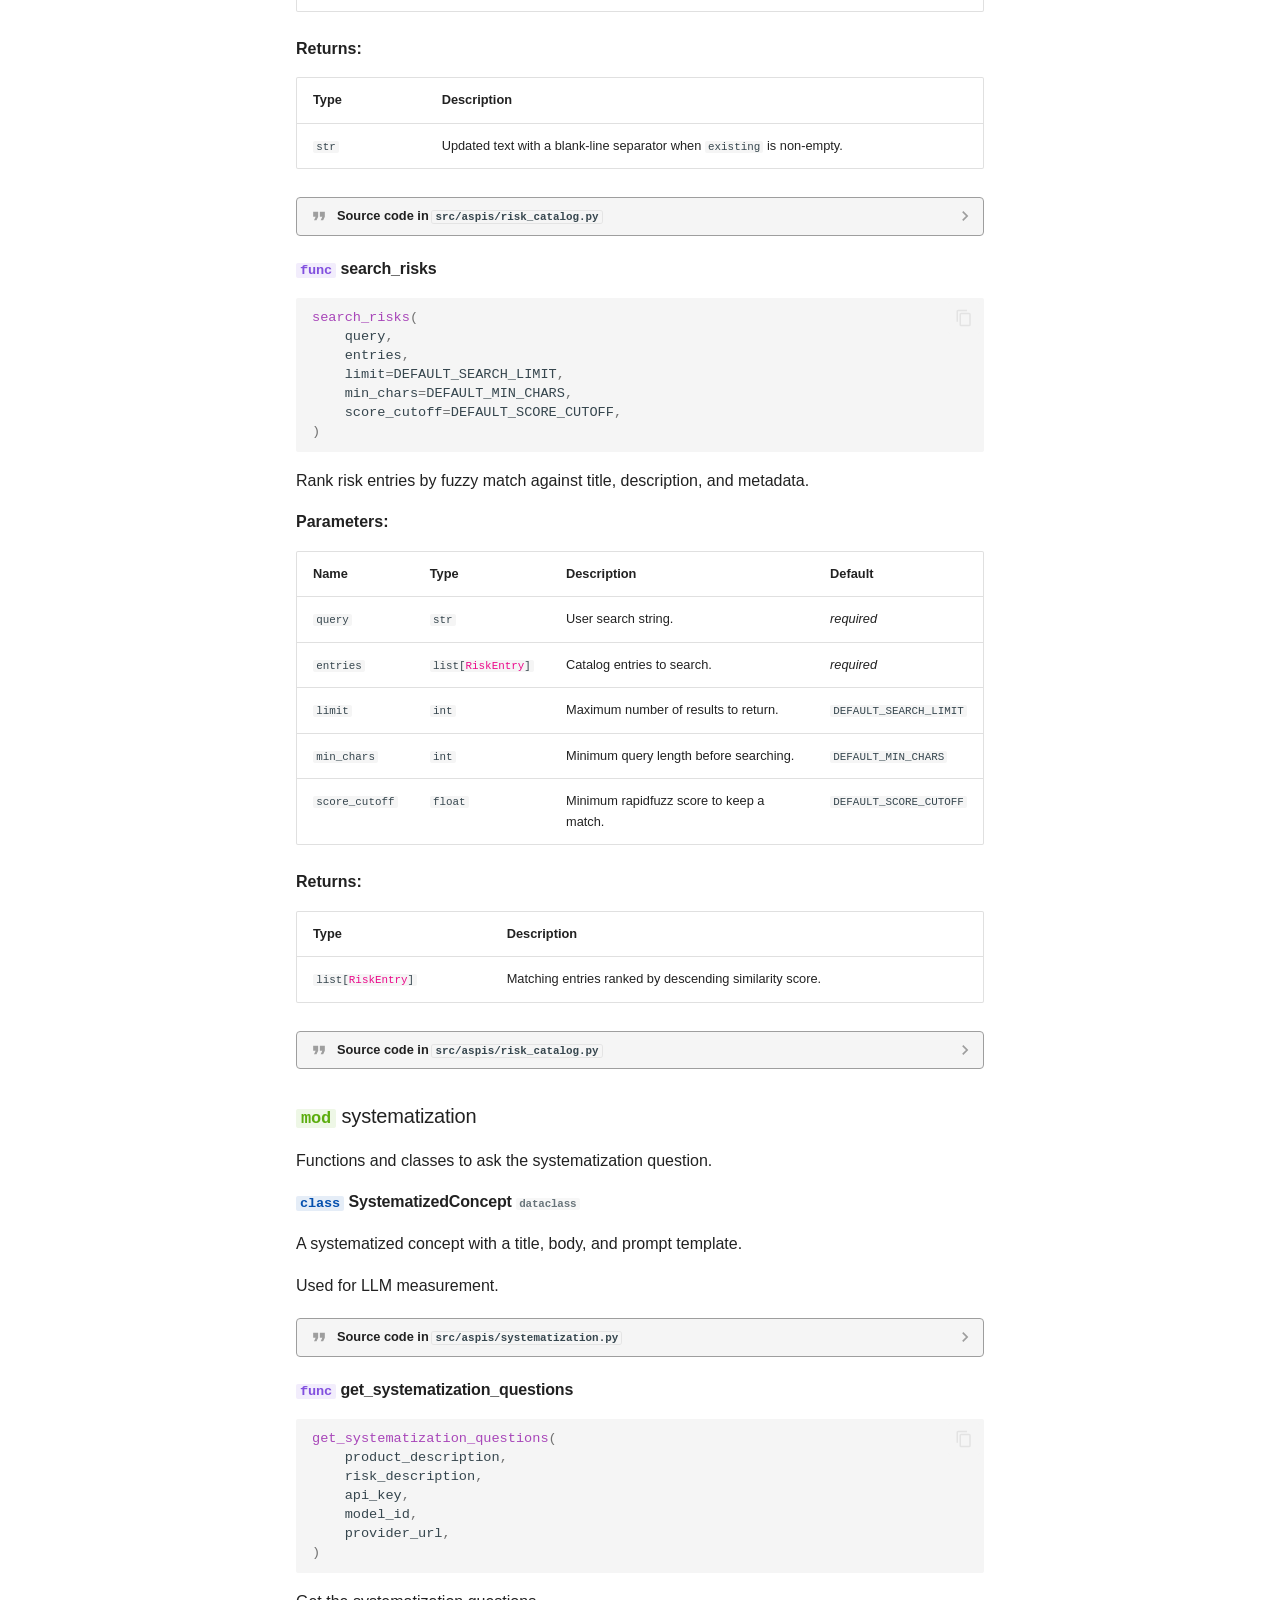
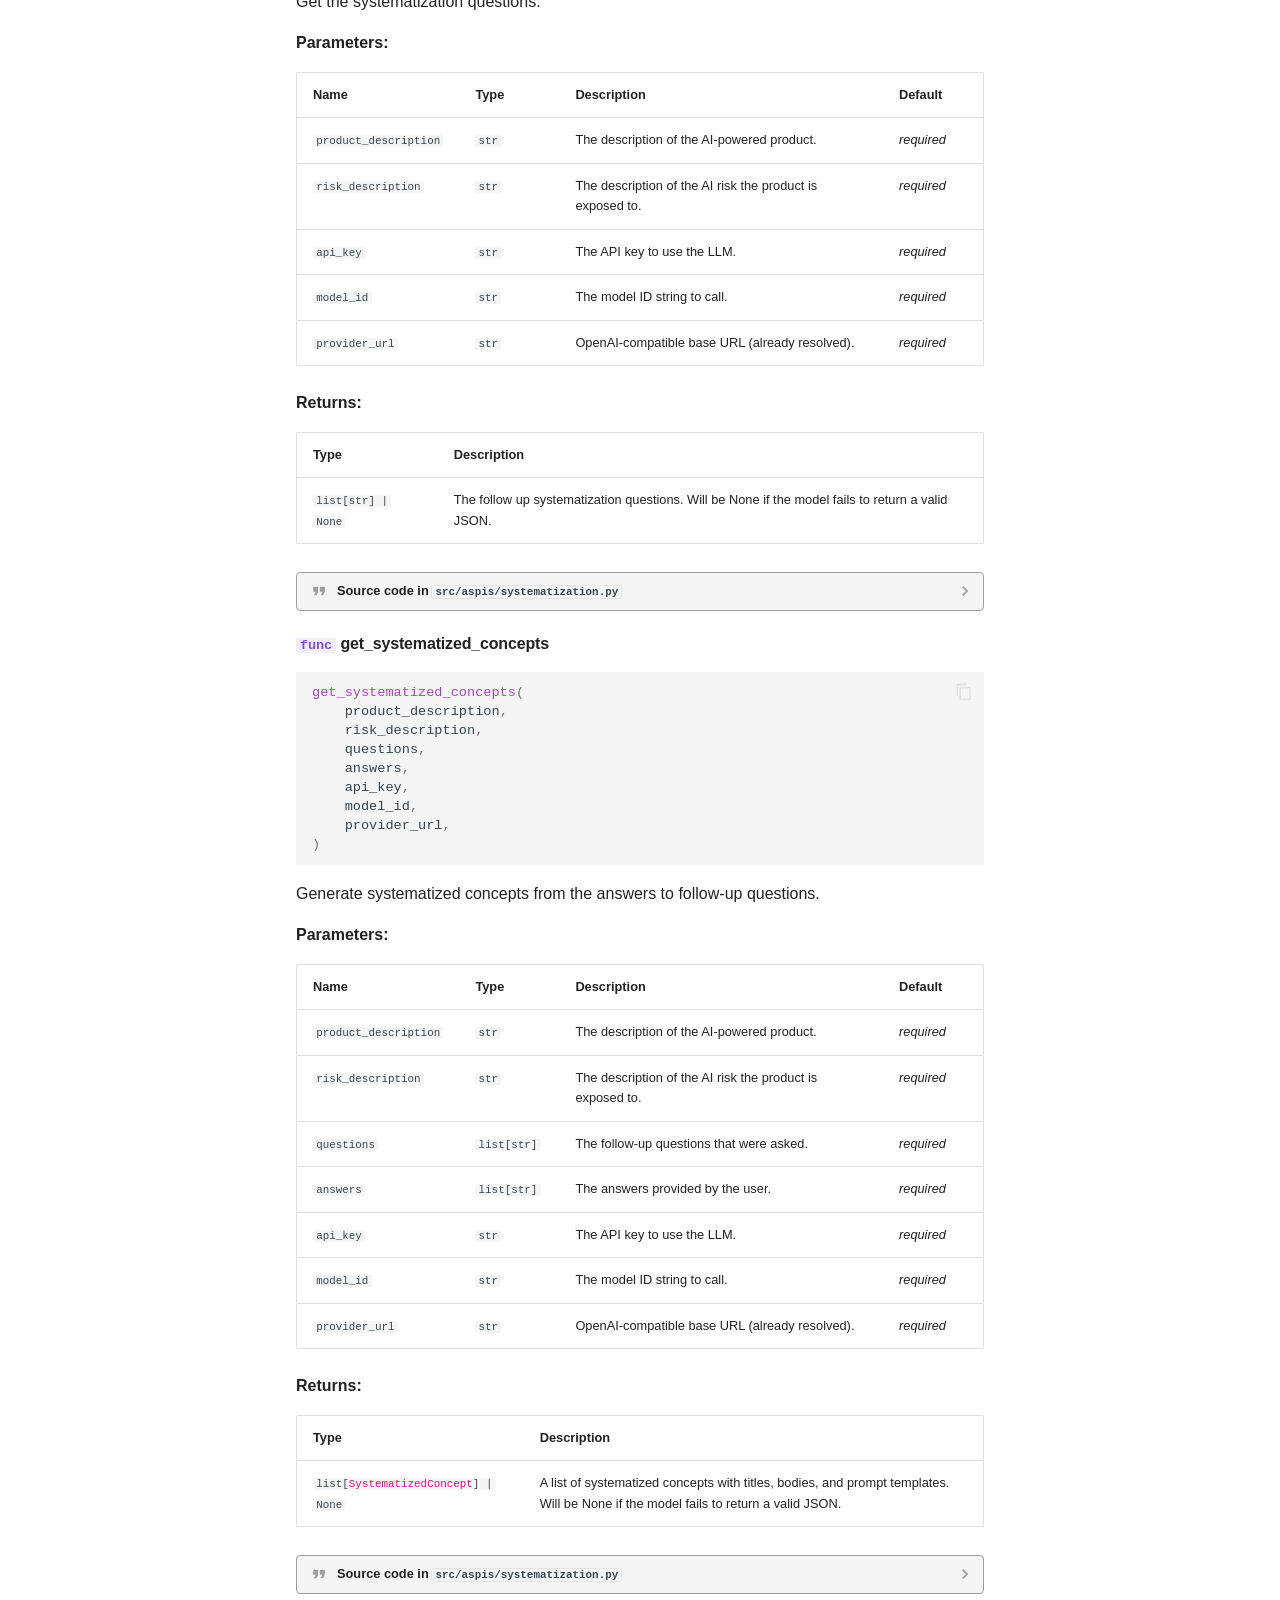
